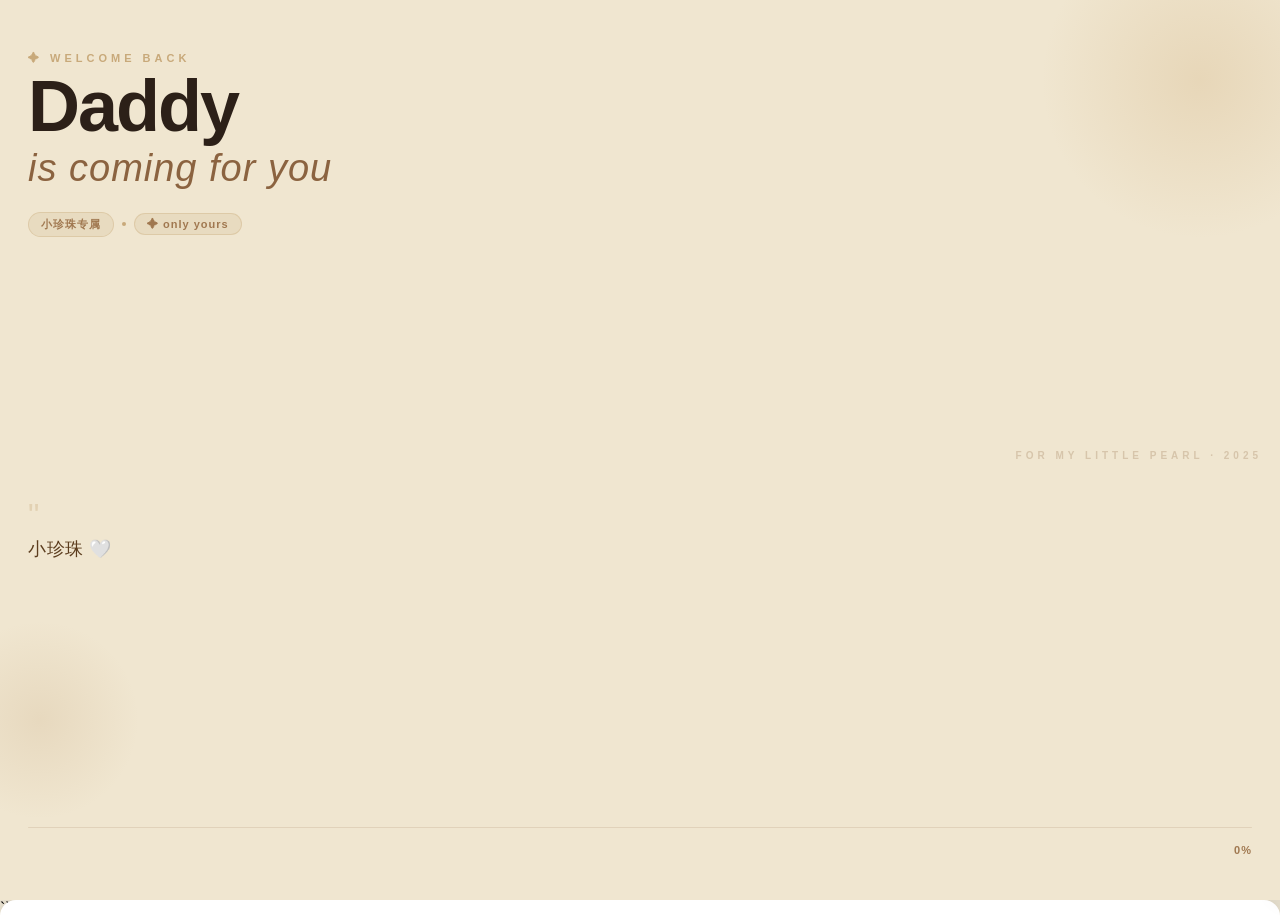
==== index.html @ 020b1dc0 "Add files via upload" ====
<!DOCTYPE html>
<html lang="zh-CN">
<head>
    <meta charset="UTF-8">
    <meta name="viewport" content="width=device-width, initial-scale=1.0, user-scalable=no, maximum-scale=1.0, minimum-scale=1.0, viewport-fit=cover">
    <title>Daddy</title>
    <meta name="apple-mobile-web-app-capable" content="yes">
    <meta name="apple-mobile-web-app-status-bar-style" content="default">
    <link rel="apple-touch-icon" href="https://jrsy081113-hue.github.io/jrsy/star-icon.png">
    <link rel="apple-touch-icon-precomposed" href="https://jrsy081113-hue.github.io/jrsy/star-icon.png">
    <link rel="icon" href="data:image/svg+xml,<svg xmlns='http://www.w3.org/2000/svg' viewBox='0 0 100 100'><text y='.9em' font-size='90'>🤍</text></svg>">
    <link rel="preconnect" href="https://fonts.googleapis.com">
    <link rel="preconnect" href="https://fonts.gstatic.com" crossorigin>
    <link href="https://fonts.googleapis.com/css2?family=Noto+Serif+SC:wght@400;700&family=Roboto+Mono:wght@400;700&family=Inter:wght@400;700&display=swap" rel="stylesheet">
      <link rel="stylesheet" href="https://cdnjs.cloudflare.com/ajax/libs/font-awesome/6.5.2/css/all.min.css">
      <link href="https://cdn.jsdelivr.net/npm/remixicon@4.2.0/fonts/remixicon.css" rel="stylesheet">
<link href="https://fonts.googleapis.com/css2?family=Long+Cang&family=Ma+Shan+Zheng&family=Zhi+Mang+Xing&family=Liu+Jian+Mao+Cao&family=ZCOOL+KuaiLe&family=ZCOOL+XiaoWei&family=Noto+Serif+SC:wght@300&display=swap" rel="stylesheet">

    <style id="customBubblePreviewStyle"></style>
    <style id="customBubbleStyle"></style>
    <style>
        * {
            margin: 0;
            padding: 0;
            box-sizing: border-box;
            user-select: none;
            -webkit-user-select: none;
            -moz-user-select: none;
            
            -ms-user-select: none;
    -webkit-tap-highlight-color: transparent;
        }

html {
    height: 100%;
    overflow: hidden;
    position: fixed;
    width: 100%;
}

       body {
    font-family: var(--font-family, -apple-system, BlinkMacSystemFont, 'Segoe UI', Roboto, sans-serif);
    background: #000;
    touch-action: manipulation;
    -webkit-touch-callout: none;
    -webkit-user-select: none;
    -khtml-user-select: none;
    -moz-user-select: none;
    -ms-user-select: none;
    user-select: none;
    transition: all 0.3s ease;
    color: var(--text-color, #000);
}

        .phone {
    width: 100vw;
    height: 100vh;
    background: var(--theme-bg, #f7f7f7);
    position: relative;
    overflow: hidden;
    touch-action: manipulation; 
    border-radius: var(--phone-radius, 0px);
    transition: all 0.3s ease;
}


@media not all and (display-mode: standalone) {
    .phone {
        height: 100dvh;
    }
}

        .screen {
            width: 100%;
            height: 100%;
            background: var(--theme-bg, #f7f7f7);
            position: relative;
            overflow: hidden;
            border-radius: var(--screen-radius, 0px);
            transition: all 0.3s ease;
        }

        

.status-bar {
    height: 30px;
    display: flex;
    justify-content: space-between;
    align-items: center;
    padding: 0 38px;
    font-size: var(--font-size, 17px);
    font-weight: 600;
    color: var(--text-color, #000);
    position: fixed;
    top: 0;
    left: 0;
    right: 0;
    z-index: 1000;
    border-radius: var(--status-radius, 0px);
    transition: background-color 0.3s ease;
    background-color: var(--nav-bg, #f8f8f8); 
}

        
        
        .phone.home-screen-active .status-bar,
        .phone.listen-together-active .status-bar {
            background-color: transparent;
        }
        
        .phone.home-screen-active .status-bar {
            text-shadow: 0 1px 2px rgba(0, 0, 0, 0.2);
        }
        
        .wechat-dark-mode.home-screen-active .status-bar {
            text-shadow: 0 1px 2px rgba(0, 0, 0, 0.5);
        }
        
        .phone.listen-together-active .status-bar {
            color: #fff;
            text-shadow: 0 1px 2px rgba(0,0,0,0.5);
        }
        
        
        .phone.voice-call-active .status-bar {
             color: #fff;
             background-color: transparent;
             text-shadow: 0 1px 2px rgba(0,0,0,0.5);
        }


        .status-left {
            display: flex;
            align-items: center;
        }

        .status-right {
            display: flex;
            align-items: center;
            gap: 1px;
        }

        
.signal-icon {
    width: 18px;
    height: 12px;
    display: flex;
    align-items: flex-end;
    gap: 2px; 
}

.signal-bar {
    width: 3.5px; 
    background: var(--text-color, #000);
    border-radius: 1px; 
}


.signal-bar:nth-child(1) { height: 4px; }
.signal-bar:nth-child(2) { height: 7px; }
.signal-bar:nth-child(3) { height: 9.5px; }
.signal-bar:nth-child(4) { height: 12px; }


.signal-bar.inactive {
    background: #dcdcdc; 
}
        
        .phone.listen-together-active .signal-bar,
        .phone.voice-call-active .signal-bar {
             background: #fff;
        }

        .signal-bar:nth-child(1) { height: 3px; }
        .signal-bar:nth-child(2) { height: 6px; }
        .signal-bar:nth-child(3) { height: 9px; }
        .signal-bar:nth-child(4) { height: 12px; }

        .network-icon {
            width: 28px;
            height: 20px;
            display: flex;
            align-items: center;
            justify-content: center;
            color: var(--text-color, #000);
            margin: 0 2px;
        }
        
        .phone.listen-together-active .network-icon,
        .phone.voice-call-active .network-icon {
            color: #fff;
        }

        .network-icon svg {
            width: 100%;
            height: 100%;
        }

        
.battery-icon {
    width: 24px;
    height: 13px;
    border-radius: 4px;
    border: 1.5px solid var(--text-color, #000);
    background-color: transparent;
    position: relative; 
}


.battery-tip {
    position: absolute; 
    width: 1.5px;
    height: 4px;
    top: 3.5px;
    right: -4px;
    border-radius: 0 1px 1px 0;
    background: var(--text-color, #000);
}


.battery-level {
    width: 71%; 
    height: calc(100% - 2px);
    background: var(--text-color, #000);
    border-radius: 2.5px;
    margin-left: 1.5px;
    margin-top: 1px;
}


.wechat-dark-mode .battery-icon,
.phone.listen-together-active .battery-icon,
.phone.voice-call-active .battery-icon {
    border-color: #fff;
}

.wechat-dark-mode .battery-tip,
.phone.listen-together-active .battery-tip,
.phone.voice-call-active .battery-tip {
    background: #fff;
}

.wechat-dark-mode .battery-level,
.phone.listen-together-active .battery-level,
.phone.voice-call-active .battery-level {
    background: #fff;
}

        

        

        .home-screen {
            height: 100%;
            background-size: cover;
            background-position: center;
            padding: 0;
            display: flex;
            flex-direction: column;
            margin-top: 0;
            position: relative;
            overflow-y: auto; 
            padding-bottom: 120px; 
        }
        
        

.profile-widget-container {
    width: 85%;
    max-width: 340px;
    margin: 70px auto 20px; 
    background-color: var(--bg-primary, white);
    border-radius: var(--app-radius, 14px);
    padding: 20px 0;
    box-shadow: 0 2px 8px rgba(0,0,0,0.08);
    transition: background-color 0.3s ease, box-shadow 0.3s ease;
}

        .profile-widget-container.transparent-bg {
            background-color: transparent;
            box-shadow: none;
        }
        .profile-widget-container .profile-widget {
            margin: 0 auto; /* Override its own margin */
            padding: 0;
            width: 100%;
        }


       

        .profile-avatar-widget {
            width: 80px;
            height: 80px;
            border-radius: var(--avatar-radius, 50%);
            background: linear-gradient(135deg, rgba(255,255,255,0.9) 0%, rgba(240,248,255,0.8) 100%);
            display: flex;
            align-items: center;
            justify-content: center;
            font-size: 32px;
            font-weight: bold;
            color: #4a90e2;
            border: 3px solid rgba(0,0,0,0.1);
            backdrop-filter: blur(10px);
            background-size: cover;
            background-position: center;
            cursor: pointer;
            transition: all 0.3s ease;
            margin: 0 auto 15px;
        }

        .widget-info-section {
            background: transparent;
            padding: 0 20px;
            text-align: center;
        }

        .profile-name-widget {
            font-size: 22px;
            font-weight: 700;
            color: var(--text-color, #333333);
            font-family: var(--font-family, -apple-system, BlinkMacSystemFont, 'Segoe UI', Roboto, sans-serif);
            margin-bottom: 8px;
            cursor: pointer;
            transition: color 0.2s ease;
        }

        .profile-signature-widget {
            font-size: 14px;
            color: var(--text-color, #555555);
            font-family: var(--font-family, -apple-system, BlinkMacSystemFont, 'Segoe UI', Roboto, sans-serif);
            font-style: italic;
            cursor: pointer;
            transition: color 0.2s ease;
            margin-bottom: 12px;
            line-height: 1.4;
        }

        .profile-location {
            display: flex;
            align-items: center;
            justify-content: center;
            font-size: 13px;
            color: var(--text-color, #666666);
            font-family: var(--font-family, -apple-system, BlinkMacSystemFont, 'Segoe UI', Roboto, sans-serif);
            cursor: pointer;
            transition: color 0.2s ease;
        }

        .location-icon {
            width: 14px;
            height: 14px;
            margin-right: 4px;
            fill: currentColor;
        }
        
        .home-widgets-container {
            display: flex;
            gap: 15px;
            padding: 0 20px;
            width: 100%;
            max-width: 340px;
            margin: 30px auto 0;
            align-items: flex-start;
        }
        
        .new-widget {
            flex: 1;
            aspect-ratio: 1 / 1;
            background-color: var(--bg-primary, white);
            border-radius: var(--app-radius, 14px);
            padding: 12px;
            display: flex;
            flex-direction: column;
            gap: 8px;
            box-shadow: 0 2px 8px rgba(0,0,0,0.08);
            transition: background-color 0.3s ease, box-shadow 0.3s ease;
        }

        /* --- NEW: Small widget transparent style --- */
        .new-widget.transparent-bg {
            background-color: transparent;
            box-shadow: none;
        }

        .widget-header-text {
            font-size: 12px;
            font-family: var(--font-family, monospace); 
            cursor: pointer;
            color: var(--text-color, #333);
            min-height: 20px; 
        }

        
.widget-bubble {
    background-color: rgba(255, 255, 255, 0.5); 

    
    backdrop-filter: blur(10px);           
    -webkit-backdrop-filter: blur(10px);   

    
    border-radius: 20px;
    padding: 8px 12px;
    display: flex;
    align-items: center;
    justify-content: space-between;
    font-size: 13px;
    font-weight: 500;
    color: var(--text-color, #333);
}

                .widget-bubble span {
            cursor: pointer;
            flex-grow: 1;
            text-align: center;
            min-height: 20px; 
        }
        .widget-bubble img {
            width: 32px;
            height: 32px;
            border-radius: 50%;
            cursor: pointer;
            object-fit: cover;
            background-color: #ccc;
        }
        .wechat-dark-mode .widget-bubble {
            background-color: rgba(58, 58, 60, 0.5);
        }


        .app-grid {
            flex: 1;
            display: grid;
            grid-template-columns: repeat(2, 1fr);
            gap: 15px;
            aspect-ratio: 1 / 1;
            justify-items: center;
            align-content: space-between;
        }

        .app {
            display: flex;
            flex-direction: column;
            align-items: center;
            cursor: pointer;
            transition: all 0.3s ease;
            width: 100%;
        }

        .app-icon-container {
            width: 100%;
            aspect-ratio: 1 / 1;
            border-radius: var(--app-radius, 14px);
            display: flex;
            align-items: center;
            justify-content: center;
            background: rgba(255,255,255,0.8);
            border: 1px solid rgba(0,0,0,0.05);
            transition: all 0.3s ease;
            background-size: cover;
            background-position: center;
        }
        
     
.app-icon-container i {
    font-size: 30px; 
    color: #000;     
}

.bottom-dock .app-icon-container i {
    font-size: 28px; 
}


.wechat-dark-mode .app-icon-container i {
    color: #fff;
}
        
        .app.wechat .app-icon { 
            fill: #000; 
        }

        .app-label {
    margin-top: 6px;
    color: var(--app-label-color, #333); 
    font-size: 10px;
    font-weight: 600;
}

        .bottom-dock {
    position: absolute;
    bottom: 20px; 
    left: 50%;
    transform: translateX(-50%);
    width: calc(100% - 30px);
    max-width: 380px;
    height: 95px; 
        background: rgba(255, 255, 255, 0.2); 
    backdrop-filter: blur(15px);           
    -webkit-backdrop-filter: blur(15px);   
    border-radius: 40px; 
    padding: 10px 20px;
    display: flex;
    gap: 15px;
    justify-content: center;
    align-items: center;
    z-index: 50;
}
        .wechat-dark-mode .bottom-dock {
            background: rgba(44, 44, 46, 0.7); 
        }
        .bottom-dock .app {
            width: 100%;
            flex: 1;
        }
        .bottom-dock .app-icon-container {
            width: 75%; 
            max-width: 55px;
            margin: 0 auto;
        }
        .bottom-dock .app-label {
            margin-top: 5px; 
            font-size: 10px; 
            font-weight: 600;
            color: var(--text-color);
        }

        .page {
            position: absolute;
            top: 0;
            left: 0;
            width: 100%;
            height: 100%;
            background: var(--theme-bg, #f7f7f7);
            display: none;
            flex-direction: column;
            padding-top: 0;
            transition: transform 0.3s ease-in-out;
            transform: translateX(100%);
        }

        .page.active {
            display: flex;
            transform: translateX(0);
        }

        #homeScreen {
            transform: translateX(0);
        }

        
        #homeScreen.inactive {
            transform: translateX(-100%);
        }
        
        .page:not(.active) {
            transform: translateX(100%);
        }

        
.nav-bar {
    height: 44px;
    background: var(--nav-bg, #f8f8f8);
    display: flex;
    justify-content: space-between;
    align-items: center;
    padding: 0 8px;
    flex-shrink: 0;
    position: absolute;
    top: 30px !important; 
    left: 0;
    right: 0;
    z-index: 10;
}

        
.nav-title {
    position: absolute;   
    left: 50%;            
    top: 50%;
    transform: translate(-50%,-50%); 
    
   
    text-align: center;
    font-size: var(--nav-font-size, 17px);
    font-weight: 600;
    color: var(--text-color, #000);
    white-space: nowrap;
    overflow: hidden;
    text-overflow: ellipsis;
    max-width: 60%; 
}

        
     .page > .wechat-content,
.page > .settings-content,
.page > .discover-content,
.page > .profile-content,
.page > .chat-settings-content,
.page > .diary-content-view,
#phoneApp > .phone-app-container {
    padding-top: 74px; 
    height: 100%;
    overflow-y: auto;
}

        
#wechatApp > .wechat-content {
    padding-top: 74px; 
}
        
        #wechatApp .discover-content, #wechatApp .profile-content {
            padding-top: 0;
        }

        .nav-btn {
            background: none;
            border: none;
            font-size: 20px;
            color: var(--text-color, #000);
            cursor: pointer;
            padding: 4px 12px;
            border-radius: var(--btn-radius, 6px);
            transition: all 0.2s ease;
            display: flex;
            align-items: center;
            justify-content: center;
            gap: 5px;
        }

        
.wechat-bottom-nav {
    height: calc(49px + env(safe-area-inset-bottom, 0px));
    
    background: var(--nav-bg, #f7f7f7);
    border-top: 1px solid var(--border-color, #e0e0e0);
    display: flex;
    position: absolute;
    
    
    bottom: 0;
    
    width: 100%;
    z-index: 100;
    
    
    box-sizing: border-box;
 
    padding-bottom: env(safe-area-inset-bottom, 0px);
}

        .wechat-tab {
            flex: 1;
            display: flex;
            flex-direction: column;
            align-items: center;
            justify-content: center;
            cursor: pointer;
            color: #999;
            font-size: var(--small-font-size, 10px);
        }

        .wechat-tab.active {
            color: #07c160;
        }

        .wechat-tab-icon {
            font-size: 18px;
            margin-bottom: 2px;
            display: flex;
            align-items: center;
            justify-content: center;
        }

        .icon-chat, .icon-discover, .icon-profile {
            width: 18px;
            height: 18px;
            fill: currentColor;
        }

       
.wechat-content {
    flex: 1;
    overflow-y: auto;
    
    padding-bottom: calc(49px + env(safe-area-inset-bottom, 0px));
    
    background: var(--theme-bg, #f7f7f7);
    transition: padding-bottom 0.3s ease;
}

        .friend-list {
            padding: 0;
            background: var(--theme-bg, #f7f7f7);
        }

        .friend-item {
            display: flex;
            align-items: center;
            padding: 12px 15px;
            border-bottom: 1px solid var(--border-light, #f0f0f0);
            cursor: pointer;
            background: var(--bg-primary, white);
            position: relative;
        }

        .friend-item:hover {
            background: var(--bg-hover, #f5f5f5);
        }

        .friend-item.pinned {
            background: var(--bg-hover, #f5f5f5);
        }

        .friend-item.pinned + .friend-item:not(.pinned) {
            margin-top: 8px;
        }

        .friend-avatar {
            width: 50px;
            height: 50px;
            border-radius: var(--friend-avatar-radius, 8px);
            background: var(--bg-primary, white);
            display: flex;
            align-items: center;
            justify-content: center;
            color: var(--text-color, #333);
            font-weight: bold;
            margin-right: 12px;
            background-size: cover;
            background-position: center;
            border: none; 
            transition: all 0.3s ease;
            flex-shrink: 0; 
        }

        .friend-info {
            flex: 1;
            min-width: 0; 
        }

        .friend-name {
            font-size: var(--font-size, 16px);
            color: var(--text-color, #333);
            margin-bottom: 2px;
            font-family: var(--font-family, -apple-system, BlinkMacSystemFont, 'Segoe UI', Roboto, sans-serif);
            white-space: nowrap;
            overflow: hidden;
            text-overflow: ellipsis;
        }

        .friend-message {
            font-size: var(--small-font-size, 13px);
            color: var(--text-color, #000); 
            font-family: var(--font-family, -apple-system, BlinkMacSystemFont, 'Segoe UI', Roboto, sans-serif);
            white-space: nowrap;
            overflow: hidden;
            text-overflow: ellipsis;
            opacity: 0.8;
        }
        
        /* --- [BUG FIX] White Module Fix START --- */
        #chatScreen .wechat-content {
            padding-top: 0px;
            padding-bottom: 0; 
            background: transparent; 
            height: 100%;
            overflow: hidden; 
        }
        
        .chat-messages {
    height: 100%;
    
    padding: 74px 15px 65px 15px; 
    overflow-y: auto;
    background-size: cover;
    background-position: center;
    position: relative;
    transition: padding-bottom 0.3s ease;
    
    box-sizing: border-box; 
}
        /* --- [BUG FIX] White Module Fix END --- */

        .message {
            margin-bottom: 15px;
            display: flex;
            align-items: flex-start; 
            max-width: 100%;
            position: relative;
        }

        .message.sent {
            justify-content: flex-end;
        }
        
        .message-sender-name {
            font-size: 12px;
            color: var(--text-secondary, #888);
            margin-bottom: 4px;
            padding: 0 4px;
        }

        .message .message-body {
            display: flex;
            flex-direction: column;
            min-width: 0; 
            flex: 1; 
            position: relative; 
            max-width: calc(100% - 55px); 
        }

        .message.received .message-body {
            align-items: flex-start;
        }

        .message.sent .message-body {
            align-items: flex-end;
        }

        .message-content {
            max-width: 90%;
            padding: 10px 14px;
            font-size: var(--font-size, 15px);
            line-height: 1.4;
            word-wrap: break-word;
            word-break: break-word;
            font-family: var(--font-family, -apple-system, BlinkMacSystemFont, 'Segoe UI', Roboto, sans-serif);
            cursor: pointer;
            position: relative;
            border-radius: var(--message-radius, 18px);
            color: var(--text-color, #000000);
            box-shadow: 0 1px 2px rgba(0, 0, 0, 0.05);
            transition: all 0.3s ease;
             -webkit-user-select: none;
    -moz-user-select: none;
    -ms-user-select: none;
    user-select: none;

    
    -webkit-touch-callout: none;
        }
        
       

        .message-content img {
            max-width: 180px;
            max-height: 180px;
            border-radius: 6px;
            display: block;
            cursor: pointer;
        }

        /* MODIFIED: Don't use bubble for images/emojis */
        .message-content.has-image,
        .message-content.has-emoji,
        .message-content.has-location {
            padding: 0;
            background-color: transparent;
            box-shadow: none;
            max-width: 250px; 
        }
        
        /* MODIFIED: Emoji size adjustment */
        .message-content.has-emoji img {
            max-width: 100px;
            max-height: 100px;
        }

        .message.received .message-content {
            background-color: var(--message-received-bg, #E6F2FF);
        }

        .message.sent .message-content {
            background-color: var(--message-sent-bg, #FFEEF6);
        }
        
        .message.recalled .message-content,
        .message.pat_pat .message-content {
            background: transparent;
            color: var(--text-secondary, #999);
            font-style: italic;
            padding: 6px 0;
            font-size: var(--small-font-size, 13px);
            text-align: center;
            box-shadow: none;
            border-radius: 0;
            margin: 0 auto;
            max-width: 200px;
        }
        
        .message.recalled .message-content::before,
        .message.pat_pat .message-content::before {
            display: none;
        }

        .quoted-message {
            background: rgba(0,0,0,0.05);
            padding: 8px 10px;
            margin-bottom: 8px;
            border-radius: var(--small-radius, 4px);
            font-size: var(--small-font-size, 13px);
            color: var(--text-secondary, #666);
            cursor: pointer;
            transition: all 0.3s ease;
            white-space: pre-wrap;
            word-break: break-word;
        }
        
        .message.sent .quoted-message {
           
        }
        .message.received .quoted-message {
          
        }
        .wechat-dark-mode .message.sent .quoted-message {
            
             background: rgba(255,255,255,0.1);
        }
        .wechat-dark-mode .message.received .quoted-message {
           
            background: rgba(255,255,255,0.1);
        }

        .chat-input-area {
            position: absolute;
            bottom: 0;
            left: 0;
            right: 0;
            z-index: 100;
            display: flex; /* FIX */
            flex-direction: column; /* FIX */
        }
        
        
.chat-input {
    background: var(--nav-bg, #f7f7f7);
    border-top: 1px solid var(--border-color, #e0e0e0);
    display: flex;
    align-items: flex-end; 
    padding: 15px 8px;      
    gap: 8px;
    position: relative;
    z-index: 100;
    transition: min-height 0.2s ease;
    min-height: 65px;       
}

        .chat-input textarea {
            flex: 1;
            min-height: 35px;
            max-height: 120px; /* Limit max height */
            border: 1px solid var(--border-color, #d1d1d6);
            border-radius: var(--input-radius, 17px);
            padding: 8px 15px;
            font-size: var(--font-size, 15px);
            outline: none;
            font-family: var(--font-family, -apple-system, BlinkMacSystemFont, 'Segoe UI', Roboto, sans-serif);
            transition: all 0.3s ease;
            background: var(--bg-primary, white);
            color: var(--text-color, #000);
            resize: none;
            line-height: 1.4;
            overflow-y: auto;
        }

        .chat-btn {
            width: 35px;
            height: 35px;
            border: none;
            cursor: pointer;
            display: flex;
            align-items: center;
            justify-content: center;
            font-size: var(--font-size, 16px);
            transition: all 0.2s;
            background: transparent;
            color: var(--text-color, #333);
            border-radius: 50%;
            flex-shrink: 0;
            transition: transform 0.2s ease, width 0.2s ease, opacity 0.2s ease;
        }
        
       
.send-btn {
    background: transparent;
    border-radius: var(--input-radius, 17px);
    transition: color 0.3s ease, background-color 0.3s ease, transform 0.2s ease, width 0.2s ease, opacity 0.2s ease, padding 0.2s ease, max-width 0.2s ease; 
    transform: scale(0.9);
    opacity: 0;
    
    
    width: 0;
    padding: 0;
    max-width: 0; 
    overflow: hidden; 
    border: none; 
}
        
        #voiceBtn {
            transition: transform 0.2s ease, width 0.2s ease, opacity 0.2s ease;
        }


      
.send-btn.active {
    transform: scale(1);
    opacity: 1;
    width: 35px;
    
    
    max-width: 40px; 
    overflow: visible; 
    
    padding: 0;
    background-color: #007aff;
    color: white;
}

     .chat-btn i {
    font-size: 24px;
    line-height: 1; 
}
        .send-btn svg {
            width: 20px;
            height: 20px;
            transform: rotate(-45deg) translate(1px, -1px);
        }
        .send-btn.active svg {
             fill: white;
        }

        
.chat-avatar {
    
    position: relative; 

    
    width: var(--chat-avatar-size, 45px);
    height: var(--chat-avatar-size, 45px);
    border-radius: var(--chat-avatar-radius, 8px);

    
    border: none; 

    
    display: flex;
    align-items: center;
    justify-content: center;
    color: var(--text-color, #333);
    font-weight: bold;
    font-size: var(--small-font-size, 14px);
    margin: 0 8px 0 0;
    flex-shrink: 0;
    background-size: cover;
    background-position: center;
    background-color: var(--bg-primary, white);
    transition: all 0.3s ease;
}





.message.sent .chat-avatar::after {
    content: ''; 
    position: absolute; 
    
    
    top: var(--sent-chat-avatar-frame-offset, -3px);
    left: var(--sent-chat-avatar-frame-offset, -3px);
    right: var(--sent-chat-avatar-frame-offset, -3px);
    bottom: var(--sent-chat-avatar-frame-offset, -3px);
    background-image: var(--sent-chat-avatar-frame-url, none);
    transform: translate(var(--sent-chat-avatar-frame-offset-x, 0px), var(--sent-chat-avatar-frame-offset-y, 0px));

    
    background-size: 100% 100%;
    background-repeat: no-repeat;
    border-radius: 0px; 
    pointer-events: none;
}


.message.received .chat-avatar::after {
    content: ''; 
    position: absolute; 
    
   
    top: var(--received-chat-avatar-frame-offset, -3px);
    left: var(--received-chat-avatar-frame-offset, -3px);
    right: var(--received-chat-avatar-frame-offset, -3px);
    bottom: var(--received-chat-avatar-frame-offset, -3px);
    background-image: var(--received-chat-avatar-frame-url, none);
    transform: translate(var(--received-chat-avatar-frame-offset-x, 0px), var(--received-chat-avatar-frame-offset-y, 0px));
    
    
    background-size: 100% 100%;
    background-repeat: no-repeat;
    border-radius: 0px; 
    pointer-events: none;
}


        .message.sent .chat-avatar {
            margin: 0 0 0 8px;
            order: 2; 
        }
        .message.sent .message-body {
            order: 1; 
        }
        
        .chat-functions, .emoji-picker {
            background: var(--bg-primary, white);
            border-top: 1px solid var(--border-color, #e0e0e0);
            z-index: 50;
            max-height: 0;
            overflow-y: auto;
            transition: max-height 0.3s ease, padding 0.3s ease;
            padding: 0;
        }

        .chat-input-area.functions-open .chat-functions,
        .chat-input-area.emoji-open .emoji-picker {
            max-height: 250px;
        }

        .function-menu {
            display: grid;
            grid-template-columns: repeat(4, 1fr);
            gap: 15px;
            padding: 15px;
        }

        .function-item {
            display: flex;
            flex-direction: column;
            align-items: center;
            padding: 10px;
            cursor: pointer;
            border-radius: var(--function-radius, 8px);
            transition: all 0.2s ease;
        }

        .function-icon {
            width: 50px;
            height: 50px;
            border-radius: var(--function-radius, 12px);
            display: flex;
            align-items: center;
            justify-content: center;
            font-size: 24px;
            margin-bottom: 5px;
            color: var(--text-secondary, #666);
            transition: all 0.3s ease;
            background-size: cover;
            background-position: center;
            background-color: transparent; 
        }
        
        .wechat-dark-mode .function-icon {
            background-color: transparent; 
        }

       .function-icon i {
    font-size: 24px;
    color: currentColor;
}

        .function-label {
            font-size: var(--small-font-size, 12px);
            color: var(--text-color, #333);
            text-align: center;
            font-family: var(--font-family, -apple-system, BlinkMacSystemFont, 'Segoe UI', Roboto, sans-serif);
        }
        
        .emoji-picker-header {
            display: flex;
            justify-content: flex-end;
            padding: 5px 15px 0 15px;
            gap: 10px;
        }

        .emoji-picker-btn {
            background: #007aff;
            color: white;
            border: none;
            padding: 5px 10px;
            border-radius: 6px;
            cursor: pointer;
        }
        .emoji-picker-btn.manage {
            background: #8e8e93;
        }

        .emoji-grid {
            display: grid;
            grid-template-columns: repeat(auto-fill, minmax(60px, 1fr));
            gap: 10px;
            padding: 10px;
            max-height: 200px;
            overflow-y: auto;
        }
        
        .emoji-grid .function-item {
            padding: 5px;
            position: relative;
        }
        
        .emoji-grid .function-icon {
            width: 50px;
            height: 50px;
        }

        .emoji-delete-btn {
            position: absolute;
            top: 0;
            right: 0;
            width: 20px;
            height: 20px;
            background-color: rgba(255, 59, 48, 0.9);
            color: white;
            border-radius: 50%;
            border: 1px solid white;
            display: none;
            align-items: center;
            justify-content: center;
            font-size: 14px;
            line-height: 18px;
            cursor: pointer;
            transform: translate(30%, -30%);
        }
        .emoji-grid.managing .emoji-delete-btn {
            display: flex;
        }

        .message-menu {
    position: fixed;
    background: var(--bg-primary, white);
    border-radius: var(--menu-radius, 12px);
    box-shadow: 0 4px 20px rgba(0,0,0,0.15);
    z-index: 2000;
    padding: 8px;
    transition: all 0.3s ease;
    display: flex;
    flex-wrap: wrap;
    width: 290px;
    gap: 8px;
    opacity: 0;
    transform: scale(0.9);
    transform-origin: top left;

   
    pointer-events: none; 
}
       .message-menu.show {
    display: flex;
    opacity: 1;
    transform: scale(1);

   
    pointer-events: auto; 
}

        .message-menu-item {
            padding: 8px 16px;
            cursor: pointer;
            font-size: var(--font-size, 14px);
            color: var(--text-color, #333);
            border-radius: var(--btn-radius, 6px);
            transition: all 0.2s ease;
            background: var(--bg-hover, #f5f5f5);
            white-space: nowrap;
        }

        .message-menu-item.danger {
            color: #ff3b30;
        }

        .recall-message, .pat-pat-message {
            display: flex;
            justify-content: center;
            margin: 10px 0;
        }

        .recall-content, .pat-pat-content {
            background: rgba(0,0,0,0.05);
            padding: 6px 12px;
            border-radius: var(--recall-radius, 12px);
            font-size: var(--small-font-size, 13px);
            color: var(--text-secondary, #999);
            text-align: center;
            transition: all 0.3s ease;
        }

        .recall-content {
            cursor: pointer;
        }

        .select-mode {
            background: var(--bg-hover, #f0f0f0);
            padding: 10px 15px;
            border-bottom: 1px solid var(--border-color, #e0e0e0);
            display: none;
            align-items: center;
            justify-content: space-between;
        }

        .select-mode.show {
            display: flex;
        }

        .select-btn {
            background: #ff3b30;
            color: white;
            border: none;
            border-radius: var(--btn-radius, 6px);
            padding: 8px 16px;
            cursor: pointer;
            font-size: var(--small-font-size, 14px);
            transition: all 0.3s ease;
        }

        .favorite-item {
            position: relative;
        }

        .favorite-item.selected {
            background: #e3f2fd;
        }

        .favorite-item.pinned + .favorite-item:not(.pinned) {
            margin-top: 8px;
        }

        .favorite-checkbox, .message-checkbox {
            position: absolute;
            left: 15px;
            top: 50%;
            transform: translateY(-50%);
            width: 20px;
            height: 20px;
            border: 2px solid #ccc;
            border-radius: var(--checkbox-radius, 50%);
            background: var(--bg-primary, white);
            display: none;
            transition: all 0.3s ease;
        }

        .select-mode.show .favorite-checkbox,
        .multi-select-mode .message-checkbox {
            display: block;
        }

        .select-mode.show .favorite-item {
            padding-left: 50px;
        }

        .favorite-item.selected .favorite-checkbox,
        .message.selected .message-checkbox {
            background: #007aff;
            border-color: #007aff;
        }

        .favorite-item.selected .favorite-checkbox::after,
        .message.selected .message-checkbox::after {
            content: '✓';
            color: white;
            position: absolute;
            left: 50%;
            top: 50%;
            transform: translate(-50%, -50%);
            font-size: var(--small-font-size, 12px);
        }

        .multi-select-mode .message {
            padding-left: 35px;
        }

        .multi-select-mode .message-checkbox {
            left: 5px;
        }

        .settings-content {
            flex: 1;
            padding: 20px;
            overflow-y: auto; 
        }

        .form-group {
            margin-bottom: 20px;
        }

        .form-label {
            display: block;
            font-size: var(--font-size, 16px);
            color: var(--text-color, #333);
            margin-bottom: 8px;
            font-weight: 500;
            font-family: var(--font-family, -apple-system, BlinkMacSystemFont, 'Segoe UI', Roboto, sans-serif);
        }

        .form-input, .form-textarea, .form-select {
            width: 100%;
            height: 44px;
            border: 1px solid var(--border-color, #d1d1d6);
            border-radius: var(--form-radius, 8px);
            padding: 0 15px;
            font-size: var(--font-size, 16px);
            outline: none;
            font-family: var(--font-family, -apple-system, BlinkMacSystemFont, 'Segoe UI', Roboto, sans-serif);
            transition: all 0.3s ease;
            background: var(--bg-primary, white);
            color: var(--text-color, #000);
        }

        .form-textarea {
            height: 80px;
            padding: 12px 15px;
            resize: vertical;
        }
        
        .form-select {
            -webkit-appearance: none;
            appearance: none;
            background-image: url("data:image/svg+xml;charset=UTF-8,%3csvg xmlns='http://www.w3.org/2000/svg' viewBox='0 0 24 24' fill='none' stroke='currentColor' stroke-width='2' stroke-linecap='round' stroke-linejoin='round'%3e%3cpolyline points='6 9 12 15 18 9'%3e%3c/polyline%3e%3c/svg%3e");
            background-repeat: no-repeat;
            background-position: right 1rem center;
            background-size: 1em;
            padding-right: 2.5rem;
        }

        .model-select-container {
            position: relative;
        }

        .model-select {
            width: 100%;
            height: 44px;
            border: 1px solid var(--border-color, #d1d1d6);
            border-radius: var(--form-radius, 8px);
            padding: 0 40px 0 15px;
            font-size: var(--font-size, 16px);
            outline: none;
            cursor: pointer;
            background: var(--bg-primary, white);
            font-family: var(--font-family, -apple-system, BlinkMacSystemFont, 'Segoe UI', Roboto, sans-serif);
            transition: all 0.3s ease;
            color: var(--text-color, #000);
        }

        .dropdown-arrow {
            position: absolute;
            right: 15px;
            top: 50%;
            transform: translateY(-50%);
            pointer-events: none;
            font-size: var(--small-font-size, 12px);
            color: var(--text-secondary, #666);
        }

        .model-dropdown {
            position: absolute;
            top: 100%;
            left: 0;
            right: 0;
            background: var(--bg-primary, white);
            border: 1px solid var(--border-color, #d1d1d6);
            border-top: none;
            border-radius: 0 0 var(--form-radius, 8px) var(--form-radius, 8px);
            max-height: 200px;
            overflow-y: auto;
            z-index: 10;
            display: none;
            transition: all 0.3s ease;
        }

        .model-dropdown.show {
            display: block;
        }

        .model-option {
            padding: 12px 15px;
            cursor: pointer;
            border-bottom: 1px solid var(--border-light, #f0f0f0);
            font-size: var(--font-size, 16px);
            font-family: var(--font-family, -apple-system, BlinkMacSystemFont, 'Segoe UI', Roboto, sans-serif);
            color: var(--text-color, #000);
        }

        .model-option:last-child {
            border-bottom: none;
        }

        .settings-buttons {
            display: flex;
            gap: 15px;
            margin-top: 30px;
        }

        .settings-btn {
            flex: 1;
            height: 44px;
            border: none;
            border-radius: var(--btn-radius, 8px);
            font-size: var(--font-size, 16px);
            font-weight: 500;
            cursor: pointer;
            transition: all 0.2s ease;
            font-family: var(--font-family, -apple-system, BlinkMacSystemFont, 'Segoe UI', Roboto, sans-serif);
        }

        .btn-primary {
            background: #007aff;
            color: white;
        }

        .btn-secondary {
            background: var(--btn-secondary-bg, #f2f2f7);
            color: #007aff;
        }

        .btn-danger {
            background: #ff3b30;
            color: white;
        }
        
        .discover-content, .profile-content {
            flex: 1; 
            overflow-y: auto; 
            color: var(--text-secondary, #666);
            font-size: var(--font-size, 16px);
        }

       
.add-menu {
    position: absolute;
    
    top: 74px !important;
    right: 15px;
    background: var(--bg-primary, white);
    border: 1px solid var(--border-color, #e0e0e0);
    border-radius: var(--menu-radius, 8px);
    box-shadow: 0 4px 12px rgba(0,0,0,0.15);
    z-index: 100;
    display: none;
    min-width: 120px;
    transition: all 0.3s ease;
}

        .add-menu.show {
            display: block;
        }

        .add-menu-item {
            padding: 12px 16px;
            cursor: pointer;
            border-bottom: 1px solid var(--border-light, #f0f0f0);
            font-size: var(--font-size, 16px);
            color: var(--text-color, #333);
            font-family: var(--font-family, -apple-system, BlinkMacSystemFont, 'Segoe UI', Roboto, sans-serif);
        }

        .add-menu-item:last-child {
            border-bottom: none;
        }

        .modal {
            position: fixed;
            top: 0;
            left: 0;
            width: 100%;
            height: 100%;
            background: rgba(0,0,0,0.5);
            z-index: 1000;
            display: none;
            align-items: center;
            justify-content: center;
            transition: opacity 0.3s ease;
        }
        
        #playlistModal { z-index: 1001; }
        #addMusicModal { z-index: 1002; }
        #alertModal, #confirmModal, #worldBookBindingModal, #heartsVoiceModal { z-index: 10000; }
       
#exportDataModal { z-index: 10001; } 

        .modal.show {
            display: flex;
        }

        .modal-content {
            background: var(--bg-primary, white);
            border-radius: var(--modal-radius, 12px);
            padding: 20px;
            width: 85%;
            max-width: 320px;
            max-height: 80vh;
            overflow-y: auto;
            transition: all 0.3s ease;
        }
        
        /* World Book Modal Size Increase */
        #addWorldBookModal .modal-content, #editWorldBookModal .modal-content {
            max-width: 500px;
            width: 90%;
        }

        .avatar-upload {
            width: 80px;
            height: 80px;
            border-radius: var(--upload-radius, 12px);
            background: var(--bg-hover, #f0f0f0);
            display: flex;
            align-items: center;
            justify-content: center;
            margin: 0 auto 15px;
            cursor: pointer;
            border: 2px dashed var(--border-color, #ccc);
            font-size: 24px;
            color: var(--text-secondary, #999);
            background-size: cover;
            background-position: center;
            position: relative;
            transition: all 0.3s ease;
        }

        .avatar-upload input[type="file"] {
            position: absolute;
            width: 100%;
            height: 100%;
            opacity: 0;
            cursor: pointer;
        }

        .discover-menu {
            padding: 0 15px;
        }
        
        #wechatProfile .profile-section {
            margin: 0 15px 15px;
        }

        .discover-menu-item {
            background: var(--bg-primary, white);
            border-radius: var(--menu-item-radius, 12px);
            padding: 15px 20px;
            margin-bottom: 15px;
            box-shadow: 0 2px 8px rgba(0,0,0,0.1);
            cursor: pointer;
            transition: all 0.2s ease;
            display: flex;
            align-items: center;
            justify-content: space-between;
        }

        .discover-menu-left {
            display: flex;
            align-items: center;
        }

  
.discover-menu-icon {
    width: 32px;
    height: 32px;
    margin-right: 12px;
    border-radius: 8px;
    display: flex;
    align-items: center;
    justify-content: center;
   
}

.discover-menu-icon i {
    font-size: 20px;
   
    color: var(--text-secondary, #555); 
}

.wechat-dark-mode .discover-menu-icon {
    background-color: #3a3a3c;
}

        .discover-menu-title {
            font-size: var(--font-size, 18px);
            font-weight: 600;
            color: var(--text-color, #333);
            font-family: var(--font-family, -apple-system, BlinkMacSystemFont, 'Segoe UI', Roboto, sans-serif);
        }

        .diary-list, .favorite-list {
            padding: 0;
            overflow-y: auto;
        }

        /* MODIFIED: New styles for Diary friend list */
        .diary-content-view {
            display: flex;
            flex-direction: column;
            height: 100%;
        }
        #diaryFriendList {
            flex-shrink: 0;
            overflow-y: auto;
        }
        #diaryContentArea {
            flex-grow: 1;
            overflow-y: auto;
            padding: 0;
        }
        
        .worldbook-list {
             padding: 10px;
        }
        .worldbook-folder {
            background: var(--bg-hover, #f5f5f5);
            margin-bottom: 10px;
            border-radius: 12px;
            overflow: hidden;
        }
        .worldbook-folder-header {
            padding: 15px;
            font-weight: bold;
            cursor: pointer;
            display: flex;
            justify-content: space-between;
            align-items: center;
        }
        .worldbook-item-actions, .worldbook-folder-actions {
            display: flex;
            align-items: center;
        }
        
        .worldbook-folder-content {
            max-height: 0;
            overflow: hidden;
            transition: max-height 0.3s ease-out;
            background: var(--bg-primary, white);
        }
        .worldbook-folder-header.expanded + .worldbook-folder-content {
            max-height: 1000px;
        }
        .folder-arrow {
            transition: transform 0.3s;
        }
        .worldbook-folder-header.expanded .folder-arrow {
            transform: rotate(90deg);
        }

        .diary-item, .worldbook-item, .favorite-item {
            background: var(--bg-primary, white);
            margin: 10px 15px;
            border-radius: var(--item-radius, 12px);
            padding: 15px;
            box-shadow: 0 2px 8px rgba(0,0,0,0.1);
            cursor: pointer;
            transition: all 0.3s ease;
        }
        
        .worldbook-item {
            margin: 0 10px 10px 10px;
            display: flex;
            justify-content: space-between;
            align-items: center;
        }
        .worldbook-item-info {
            flex-grow: 1;
            cursor: pointer;
        }

        .diary-meta, .worldbook-meta {
            display: flex;
            align-items: center;
            margin-bottom: 10px;
        }

        .diary-avatar {
            width: 30px;
            height: 30px;
            border-radius: var(--diary-avatar-radius, 6px);
            background: var(--bg-primary, white);
            display: flex;
            align-items: center;
            justify-content: center;
            color: var(--text-color, #333);
            font-weight: bold;
            margin-right: 10px;
            font-size: var(--small-font-size, 12px);
            background-size: cover;
            background-position: center;
            border: 1px solid var(--border-color, #e0e0e0);
            transition: all 0.3s ease;
        }

        .diary-author, .worldbook-title {
            font-size: var(--small-font-size, 14px);
            font-weight: 600;
            color: var(--text-color, #333);
            font-family: var(--font-family, -apple-system, BlinkMacSystemFont, 'Segoe UI', Roboto, sans-serif);
        }

        .diary-date {
            font-size: var(--small-font-size, 12px);
            color: var(--text-secondary, #999);
            margin-left: auto;
            font-family: var(--font-family, -apple-system, BlinkMacSystemFont, 'Segoe UI', Roboto, sans-serif);
        }

        .diary-content, .worldbook-content, .favorite-content {
            font-size: var(--font-size, 15px);
            line-height: 1.5;
            color: var(--text-color, #333);
            font-family: var(--font-family, -apple-system, BlinkMacSystemFont, 'Segoe UI', Roboto, sans-serif);
        }
        
        /* [NEW] Voice Call End Message Style */
        .message-content.has-voice-call-end {
            background-color: var(--message-received-bg, #E6F2FF);
            padding: 10px 14px;
            display: flex;
            align-items: center;
            gap: 8px;
        }
        .message.sent .message-content.has-voice-call-end {
             background-color: var(--message-sent-bg, #FFEEF6);
        }
        .message-content.has-voice-call-end .call-icon {
            width: 20px;
            height: 20px;
            fill: currentColor;
        }
        .message.sent .message-content.has-voice-call-end .call-icon {
            transform: scaleX(-1);
        }

        .message-content .invite-card, .message-content .accept-card {
            background: var(--bg-primary, #fff);
            color: var(--text-color, #000);
            padding: 12px 15px;
            border-radius: 10px;
            width: 230px;
            border: 1px solid var(--border-light, #f0f0f0);
            box-shadow: 0 1px 2px rgba(0,0,0,0.05);
        }
        .invite-card-title {
            font-size: 16px;
            font-weight: 600;
            margin-bottom: 10px;
        }
        .invite-card-body {
            display: flex;
            align-items: center;
            gap: 12px;
            font-size: 14px;
            padding: 10px 0;
            border-top: 1px solid var(--border-light, #f0f0f0);
            border-bottom: 1px solid var(--border-light, #f0f0f0);
        }
        .invite-card-icon-container {
            width: 32px;
            height: 32px;
            background-color: #07c160;
            border-radius: 50%;
            display: flex;
            align-items: center;
            justify-content: center;
            flex-shrink: 0;
        }
        .invite-card-icon-container svg {
            width: 18px;
            height: 18px;
            fill: white;
        }
        .invite-card-footer, .accept-card-footer {
            font-size: 12px;
            color: var(--text-secondary, #999);
            margin-top: 8px;
        }
        .accept-card-body {
            display: flex;
            align-items: center;
            justify-content: center;
            text-align: center;
            font-size: 15px;
            padding: 10px 0;
            font-weight: 500;
        }
        
        /* --- [UI/UX ENHANCEMENT] Transfer Card Styles --- */
        .message-content .transfer-card {
            background: #F9953F;
            color: white;
            padding: 10px 12px;
            border-radius: 10px;
            width: 200px;
            cursor: pointer;
            transition: filter 0.2s;
            display: block; 
            position: relative;
        }
        .message-content .transfer-card:hover {
            filter: brightness(0.95);
        }
        .message-content .transfer-card.disabled {
            background-color: #FDEFE1; /* Light beige color for received transfers */
            color: #D3A27F; /* Darker text for contrast */
            cursor: default;
        }
        .message-content .transfer-card.disabled .transfer-card-footer,
        .message-content .transfer-card.disabled .transfer-card-amount,
        .message-content .transfer-card.disabled .transfer-card-remark {
            color: #D3A27F;
        }
        .message-content .transfer-card.disabled .transfer-card-icon-container svg {
            fill: #D3A27F;
        }
        .message-content .transfer-card.disabled .transfer-card-footer {
            border-top: 1px solid rgba(211, 162, 127, 0.3);
        }
        .transfer-card-body {
            display: flex;
            align-items: center;
            gap: 10px;
        }
        .transfer-card-icon-container {
            width: 40px;
            height: 40px;
            display: flex;
            align-items: center;
            justify-content: center;
            flex-shrink: 0;
        }
        .transfer-card-icon-container svg {
            width: 28px;
            height: 28px;
            fill: white;
        }
        .transfer-card-info {
            flex-grow: 1;
            min-width: 0;
        }
        .transfer-card-amount {
            font-size: 18px;
            font-weight: bold;
            white-space: nowrap;
        }
        .transfer-card-remark {
            font-size: 13px;
            white-space: nowrap;
            overflow: hidden;
            text-overflow: ellipsis;
            opacity: 0.9;
        }
        .transfer-card-footer {
            font-size: 12px;
            margin-top: 6px;
            padding-top: 6px;
            border-top: 1px solid rgba(255, 255, 255, 0.3);
        }
        
        /* New style for the confirmation card */
        .message-content .transfer-confirm-card {
            background: #FDEFE1;
            color: #D3A27F;
            padding: 10px 12px;
            border-radius: 10px;
            width: 200px;
            cursor: default;
        }
        .transfer-confirm-card .transfer-card-body {
            display: flex;
            align-items: center;
            gap: 10px;
        }
        .transfer-confirm-card .transfer-card-icon-container {
            width: 24px;
            height: 24px;
        }
        .transfer-confirm-card .transfer-card-icon-container svg {
            width: 100%;
            height: 100%;
            fill: #D3A27F;
        }
        .transfer-confirm-card .transfer-confirm-info {
            flex-grow: 1;
        }
        .transfer-confirm-card .transfer-card-amount {
            font-size: 16px;
        }
        .transfer-confirm-card .transfer-card-status {
            font-size: 14px;
        }
        .transfer-confirm-card .transfer-card-footer {
            border-top: 1px solid rgba(211, 162, 127, 0.3);
            color: #D3A27F;
        }


        /* --- [FIXED] Voice Message Styles --- */
        .message-content.has-voice {
            padding: 0;
            background: transparent;
            box-shadow: none;
            display: flex;
            align-items: center;
        }
        .voice-message-bar {
            display: flex;
            align-items: center;
            gap: 8px;
            padding: 10px 14px;
            border-radius: var(--message-radius, 18px);
            min-width: 80px;
            transition: background-color 0.2s;
            position: relative;
        }
        .voice-message-bar::before {
            display: none; /* Hide bubble tail */
        }
        .message.sent .voice-message-bar {
            background-color: var(--message-sent-bg, #FFEEF6);
        }
        .message.received .voice-message-bar {
            background-color: var(--message-received-bg, #E6F2FF);
        }
        
        .voice-play-icon svg {
            width: 20px;
            height: 20px;
            fill: var(--text-color, #333);
        }

        .message.received .voice-play-icon svg {
            transform: rotate(90deg);
        }
        .message.sent .voice-play-icon svg {
            transform: rotate(-90deg);
        }
        
        .voice-duration {
            font-size: var(--font-size, 15px);
            color: var(--text-color, #333);
            margin: 0 4px;
        }
        .voice-text-content {
            padding: 10px;
            margin-top: 8px;
            border-radius: 8px;
            background: var(--bg-hover, #f0f0f0);
            font-size: var(--font-size, 15px);
            line-height: 1.4;
            display: none; /* Hidden by default */
        }


        .modal-title {
            font-size: var(--font-size, 18px);
            font-weight: 600;
            margin-bottom: 15px;
            text-align: center;
            font-family: var(--font-family, -apple-system, BlinkMacSystemFont, 'Segoe UI', Roboto, sans-serif);
            color: var(--text-color, #000);
        }

        .modal-input {
            width: 100%;
            padding: 12px;
            border: 1px solid var(--border-color, #d1d1d6);
            border-radius: var(--form-radius, 8px);
            font-size: var(--font-size, 16px);
            margin-bottom: 10px;
            outline: none;
            font-family: var(--font-family, -apple-system, BlinkMacSystemFont, 'Segoe UI', Roboto, sans-serif);
            transition: all 0.3s ease;
            background: var(--bg-primary, white);
            color: var(--text-color, #000);
            text-align: left; 
        }

        .modal-textarea {
            width: 100%;
            min-height: 80px;
            padding: 12px;
            border: 1px solid var(--border-color, #d1d1d6);
            border-radius: var(--form-radius, 8px);
            font-size: var(--font-size, 16px);
            margin-bottom: 15px;
            outline: none;
            resize: vertical;
            font-family: var(--font-family, -apple-system, BlinkMacSystemFont, 'Segoe UI', Roboto, sans-serif);
            transition: all 0.3s ease;
            background: var(--bg-primary, white);
            color: var(--text-color, #000);
        }

        .modal-buttons {
            display: flex;
            gap: 10px;
        }

        .modal-btn {
            flex: 1;
            padding: 12px;
            border: none;
            border-radius: var(--btn-radius, 8px);
            font-size: var(--font-size, 16px);
            cursor: pointer;
            font-family: var(--font-family, -apple-system, BlinkMacSystemFont, 'Segoe UI', Roboto, sans-serif);
            transition: all 0.3s ease;
        }

        .modal-btn-cancel {
            background: var(--btn-secondary-bg, #f2f2f7);
            color: var(--text-secondary, #666);
        }

        .modal-btn-confirm {
            background: #007aff;
            color: white;
        }
        
        #momentsScreen .wechat-content {
            padding-top: 32px;
            background-color: var(--bg-primary, white);
        }
        .moments-cover {
            position: relative;
            height: 250px;
            background-size: cover;
            background-position: center;
            background-color: #ccc;
            margin-bottom: 20px;
        }
        .moments-cover-user {
            position: absolute;
            right: 15px;
            bottom: -15px;
            display: flex;
            align-items: center;
        }
        .moments-cover-name {
            color: white;
            font-weight: bold;
            text-shadow: 0 1px 2px rgba(0,0,0,0.5);
            margin-right: 10px;
        }
        .moments-cover-avatar {
            width: 70px;
            height: 70px;
            border-radius: 8px;
            border: 2px solid white;
            background-size: cover;
            background-position: center;
            background-color: #eee;
        }

        .moments-item {
            padding: 15px;
            border-bottom: 1px solid var(--border-light, #f0f0f0);
            background: var(--bg-primary, white);
            transition: all 0.3s ease;
        }

        .moments-header {
            display: flex;
            align-items: flex-start;
            margin-bottom: 10px;
        }

        .moments-avatar {
            width: 40px;
            height: 40px;
            border-radius: var(--moments-avatar-radius, 6px);
            margin-right: 12px;
            flex-shrink: 0;
            background-size: cover;
            background-position: center;
        }

        .moments-info {
            flex-grow: 1;
        }

        .moments-name {
            font-size: var(--font-size, 16px);
            font-weight: 600;
            color: #586b95;
            font-family: var(--font-family, -apple-system, BlinkMacSystemFont, 'Segoe UI', Roboto, sans-serif);
            cursor: pointer;
        }

        .moments-content {
    font-size: var(--font-size, 16px);
    line-height: 1.5;
    color: var(--text-color, #333);
    margin-top: 5px;   
    margin-bottom: 5px; 
    font-family: var(--font-family, -apple-system, BlinkMacSystemFont, 'Segoe UI', Roboto, sans-serif);
    white-space: pre-wrap;
}

        .moments-image {
            max-width: 150px;
            max-height: 150px;
            border-radius: 6px;
            margin-bottom: 10px;
            cursor: pointer;
        }
        
        .moments-footer {
            display: flex;
            justify-content: space-between;
            align-items: center;
        }

        .moments-time {
            font-size: var(--small-font-size, 12px);
            color: var(--text-secondary, #999);
            font-family: var(--font-family, -apple-system, BlinkMacSystemFont, 'Segoe UI', Roboto, sans-serif);
        }

        .moments-actions {
            position: relative;
        }

        /* --- MODIFIED: Moments Action Button --- */
        .moments-actions-btn {
            width: 28px;
            height: 20px;
            background: #f0f0f0;
            border: none;
            border-radius: 4px;
            cursor: pointer;
            font-weight: bold;
            color: #586b95;
            display: flex;
            align-items: center;
            justify-content: center;
            letter-spacing: 1px;
        }
        .moments-actions-menu {
            position: absolute;
            right: 30px;
            bottom: -5px;
            background: #4c4c4c;
            border-radius: 6px;
            display: flex;
            overflow: hidden;
            transform: scaleX(0);
            transform-origin: right;
            transition: transform 0.2s ease;
        }
        .moments-actions-menu.show {
            transform: scaleX(1);
        }
        .moments-action {
            padding: 8px 12px;
            cursor: pointer;
            color: white;
            font-size: 14px;
            white-space: nowrap;
            display: flex;
            align-items: center;
            gap: 4px;
        }
        .moments-action svg {
            width: 16px;
            height: 16px;
            fill: none;
            stroke: white;
            stroke-width: 2px;
        }
        .moments-action:first-child {
            border-right: 1px solid #666;
        }
        
        /* --- MODIFIED: Moments Likes/Comments --- */
        .moments-likes-comments {
            margin-top: 10px;
            background: var(--bg-hover, #f5f5f5);
            border-radius: 4px;
            font-size: 14px;
            /* margin-left: 52px; /* 40px avatar + 12px margin */
        }
        .moments-likes {
    padding: 8px 12px;
    color: #586b95;
    border-bottom: 1px solid var(--border-light, #e0e0e0);
    display: flex;
    align-items: flex-start; 
    gap: 6px;
    line-height: 1.6; 
}
.moments-likes svg {
    width: 14px;
    height: 14px;
    fill: none;
    stroke: #586b95;
    stroke-width: 2px;
    margin-top: 3px;
    flex-shrink: 0; 
}
        .moments-comments-list {
            padding: 8px 12px;
        }
        .moments-comment-author {
    color: #586b95;
    font-weight: 600;
    margin-right: -7px; 
}

        
        .moments-comments-list .moments-comment-item {
            margin-bottom: 8px; 
        }
        
        .moments-comments-list .moments-comment-item:last-child {
            margin-bottom: 0;
        }

        
        #momentCommentInputArea {
            position: fixed;
            bottom: -100px;
            left: 0;
            right: 0;
            padding: 10px;
            background: var(--nav-bg, #f7f7f7);
            border-top: 1px solid var(--border-color, #e0e0e0);
            display: flex;
            gap: 10px;
            z-index: 2000;
            transition: bottom 0.3s ease;
        }
        #momentCommentInputArea.show {
            bottom: 0;
        }
        #momentCommentInput {
            flex: 1;
            border: 1px solid var(--border-color, #d1d1d6);
            border-radius: 18px;
            padding: 8px 15px;
        }
        #momentCommentSendBtn {
            padding: 8px 15px;
            border-radius: 18px;
            border: none;
            background: #07c160;
            color: white;
        }

        .profile-section {
            background: var(--bg-primary, white);
            margin-bottom: 15px;
            border-radius: var(--section-radius, 8px);
            overflow: hidden;
            transition: all 0.3s ease;
        }

        .profile-header {
            background: var(--bg-primary, white);
            padding: 20px;
            text-align: center;
            color: var(--text-color, #333);
        }

        .profile-avatar-large {
            width: 80px;
            height: 80px;
            border-radius: var(--profile-avatar-radius, 12px);
            background: var(--bg-primary, white);
            display: flex;
            align-items: center;
            justify-content: center;
            font-size: 32px;
            font-weight: bold;
            margin: 0 auto 10px;
            cursor: pointer;
            background-size: cover;
            background-position: center;
            border: 1px solid var(--border-color, #e0e0e0);
            transition: all 0.3s ease;
        }

        .profile-name {
            font-size: var(--font-size, 20px);
            font-weight: 600;
            cursor: pointer;
            font-family: var(--font-family, -apple-system, BlinkMacSystemFont, 'Segoe UI', Roboto, sans-serif);
        }

     
        
        .chat-settings-content {
            flex: 1;
            overflow-y: auto; 
        }

      
        .page > .modal-content-container {
            padding-top: 60px;
            height: 100%;
            overflow-y: auto;
        }
        
        .page > .modal-content-container > .modal-content {
            height: auto;
            max-height: none;
            width: 100%;
            max-width: none;
            border-radius: 0;
            box-shadow: none;
        }


        .background-grid {
            display: grid;
            grid-template-columns: repeat(3, 1fr);
            gap: 10px;
            padding: 15px;
            max-height: 300px;
            overflow-y: auto;
        }

        .background-option {
            aspect-ratio: 1;
            border-radius: var(--bg-option-radius, 8px);
            cursor: pointer;
            border: 2px solid transparent;
            background-size: cover;
            background-position: center;
            display: flex;
            align-items: center;
            justify-content: center;
            color: var(--text-secondary, #666);
            font-size: var(--small-font-size, 12px);
            font-family: var(--font-family, -apple-system, BlinkMacSystemFont, 'Segoe UI', Roboto, sans-serif);
            transition: all 0.3s ease;
        }

        .background-option.selected {
            border-color: #007aff;
        }

        .background-option.default {
            background: var(--bg-default, #ededee);
        }

        .background-upload {
            background: var(--bg-hover, #f0f0f0);
            border: 2px dashed var(--border-color, #ccc);
            position: relative;
        }

        .background-upload input[type="file"] {
            position: absolute;
            width: 100%;
            height: 100%;
            opacity: 0;
            cursor: pointer;
        }

        .balance-display {
            text-align: center;
            padding: 40px 20px;
        }

        .balance-amount {
            font-size: 48px;
            font-weight: bold;
            color: var(--text-color, #333);
            margin-bottom: 10px;
            font-family: var(--font-family, -apple-system, BlinkMacSystemFont, 'Segoe UI', Roboto, sans-serif);
        }

        .balance-label {
            font-size: var(--font-size, 16px);
            color: var(--text-secondary, #666);
            font-family: var(--font-family, -apple-system, BlinkMacSystemFont, 'Segoe UI', Roboto, sans-serif);
        }

        .wallet-menu {
            padding: 20px;
        }

        .wallet-menu-item {
            background: var(--bg-primary, white);
            border-radius: var(--wallet-item-radius, 12px);
            padding: 20px;
            margin-bottom: 15px;
            box-shadow: 0 2px 8px rgba(0,0,0,0.1);
            cursor: pointer;
            transition: all 0.2s ease;
            display: flex;
            align-items: center;
            justify-content: space-between;
        }

     

        

        .font-size-control {
            display: flex;
            align-items: center;
            gap: 15px;
            margin: 20px 0;
            padding: 15px;
            background: var(--bg-primary, white);
            border-radius: var(--control-radius, 8px);
            border: 1px solid var(--border-color, #e0e0e0);
            transition: all 0.3s ease;
        }

        .font-size-slider {
            flex: 1;
            height: 6px;
            border-radius: var(--slider-radius, 3px);
            background: #ddd;
            outline: none;
            appearance: none;
            -webkit-appearance: none;
            transition: all 0.3s ease;
        }

        .font-size-slider::-webkit-slider-thumb {
            appearance: none;
            -webkit-appearance: none;
            width: 20px;
            height: 20px;
            border-radius: var(--thumb-radius, 50%);
            background: #007aff;
            cursor: pointer;
            transition: all 0.3s ease;
        }

        .font-color-control {
            display: flex;
            align-items: center;
            gap: 15px;
            margin: 20px 0;
            padding: 15px;
            background: var(--bg-primary, white);
            border-radius: var(--control-radius, 8px);
            border: 1px solid var(--border-color, #e0e0e0);
            transition: all 0.3s ease;
        }

        .color-picker {
            width: 50px;
            height: 30px;
            border: none;
            border-radius: var(--color-radius, 4px);
            cursor: pointer;
            outline: none;
        }

        .color-code-input {
            flex: 1;
            height: 30px;
            border: 1px solid var(--border-color, #d1d1d6);
            border-radius: var(--form-radius, 4px);
            padding: 0 10px;
            font-size: var(--small-font-size, 14px);
            outline: none;
            font-family: monospace;
            transition: all 0.3s ease;
            background: var(--bg-primary, white);
            color: var(--text-color, #000);
        }

        .auto-diary-btn {
            position: fixed;
            bottom: 60px; /* Adjusted for nav bar */
            right: 20px;
            width: 50px;
            height: 50px;
            border-radius: var(--diary-btn-radius, 25px);
            background: #007aff;
            color: white;
            border: none;
            font-size: 24px;
            cursor: pointer;
            box-shadow: 0 4px 12px rgba(0,0,0,0.2);
            z-index: 100;
            transition: all 0.3s ease;
        }

        .search-results {
            position: absolute;
            top: 100%;
            left: 0;
            right: 0;
            background: var(--bg-primary, white);
            border: 1px solid var(--border-color, #e0e0e0);
            border-top: none;
            border-radius: 0 0 var(--form-radius, 8px) var(--form-radius, 8px);
            max-height: 300px;
            overflow-y: auto;
            z-index: 100;
            display: none;
            transition: all 0.3s ease;
        }

        .search-results.show {
            display: block;
        }

        .search-result-item {
            padding: 12px 15px;
            border-bottom: 1px solid var(--border-light, #f0f0f0);
            cursor: pointer;
            font-size: var(--small-font-size, 14px);
        }
        
        .search-result-item:last-child {
            border-bottom: none;
        }

        .search-keyword {
            background: #dddddd; 
            padding: 2px 4px;
            border-radius: var(--keyword-radius, 2px);
            transition: all 0.3s ease;
        }

        .toggle-switch {
            position: relative;
            display: inline-block;
            width: 50px;
            height: 24px;
        }

        .toggle-switch input {
            opacity: 0;
            width: 0;
            height: 0;
        }

        .toggle-slider {
            position: absolute;
            cursor: pointer;
            top: 0;
            left: 0;
            right: 0;
            bottom: 0;
            background-color: #ccc;
            transition: .4s;
            border-radius: 24px;
        }

        .toggle-slider:before {
            position: absolute;
            content: "";
            height: 18px;
            width: 18px;
            left: 3px;
            bottom: 3px;
            background-color: white;
            transition: .4s;
            border-radius: 50%;
        }

        input:checked + .toggle-slider {
            background-color: #007aff;
        }

        input:checked + .toggle-slider:before {
            transform: translateX(26px);
        }

        .wechat-rounded {
            --wechat-item-radius: 16px;
            --wechat-avatar-radius: 10px;
            --wechat-message-radius: 18px;
            --wechat-input-radius: 20px;
            --wechat-btn-radius: 10px;
            --wechat-nav-radius: 0px;
        }

        .wechat-rounded .friend-item {
            box-shadow: 0 1px 3px rgba(0,0,0,0.1);
            margin: 0 15px;
            border-radius: 0;
        }

        .wechat-rounded .friend-item.pinned:first-of-type {
            border-top-left-radius: var(--wechat-item-radius);
            border-top-right-radius: var(--wechat-item-radius);
        }

        .wechat-rounded .friend-item.pinned:not(:has(+ .friend-item.pinned)) {
            border-bottom-left-radius: var(--wechat-item-radius);
            border-bottom-right-radius: var(--wechat-item-radius);
        }

        .wechat-rounded .friend-item:not(.pinned):first-of-type,
        .wechat-rounded .friend-item.pinned + .friend-item:not(.pinned) {
            border-top-left-radius: var(--wechat-item-radius);
            border-top-right-radius: var(--wechat-item-radius);
            margin-top: 16px;
        }

        .wechat-rounded .friend-item:not(.pinned):last-child {
            border-bottom-left-radius: var(--wechat-item-radius);
            border-bottom-right-radius: var(--wechat-item-radius);
        }

        .wechat-rounded .friend-avatar {
            border-radius: var(--wechat-avatar-radius);
        }

        .wechat-rounded .message-content {
            border-radius: var(--wechat-message-radius);
        }

        .wechat-rounded .chat-input textarea {
            border-radius: var(--wechat-input-radius);
        }

        .wechat-rounded .chat-btn {
            border-radius: var(--wechat-input-radius);
        }

        .wechat-rounded .nav-btn {
            border-radius: var(--wechat-btn-radius);
        }

        .wechat-rounded .moments-item,
        .wechat-rounded .diary-item,
        .wechat-rounded .worldbook-item,
        .wechat-rounded .favorite-item {
            border-radius: var(--wechat-item-radius);
        }

        .wechat-rounded .modal-content,
        .wechat-rounded .message-menu,
        .wechat-rounded .add-menu {
            border-radius: var(--wechat-item-radius);
        }

   
        .wechat-rounded .discover-menu-item {
            border-radius: var(--wechat-item-radius);
        }

    

        

        .wechat-dark-mode {
            --theme-bg: #1c1c1e;
            --nav-bg: #2c2c2e;
            --bg-primary: #2c2c2e;
            --bg-hover: #3a3a3c;
            --bg-selected: #4a4a4c;
            --text-color: #ffffff;
            --text-secondary: #8e8e93;
            --border-color: #3a3a3c;
            --border-light: #3a3a3c;
            --btn-secondary-bg: #3a3a3c;
            --btn-secondary-hover: #4a4a4c;
            --message-received-bg: #3a3a3c;
            --message-sent-bg: #007aff;
            --chat-bg: #1c1c1e;
            --bg-default: #1c1c1e;
        }
        
        
        
        .wechat-dark-mode .app-label {
            color: #eee;
        }
               .wechat-dark-mode .app-icon-container {
             background-color: rgba(44,44,46,0.8); 
        }
        .wechat-dark-mode .profile-name-widget, .wechat-dark-mode .profile-signature-widget, .wechat-dark-mode .profile-location {
            color: #eee;
            text-shadow: none;
        }
        .wechat-dark-mode .moments-actions-btn {
            background-color: #3a3a3c;
        }


        .multi-select-toolbar {
            position: fixed;
            bottom: 50px;
            left: 0;
            right: 0;
            height: 50px;
            background: var(--nav-bg, #f7f7f7);
            border-top: 1px solid var(--border-color, #e0e0e0);
            display: none;
            align-items: center;
            justify-content: space-between;
            padding: 0 15px;
            z-index: 150;
        }

        .multi-select-toolbar.show {
            display: flex;
        }

        .multi-select-count {
            font-size: var(--font-size, 16px);
            color: var(--text-color, #333);
        }

        .multi-select-actions {
            display: flex;
            gap: 15px;
        }

        .multi-select-btn {
            padding: 6px 12px;
            border: none;
            border-radius: var(--btn-radius, 6px);
            font-size: var(--small-font-size, 14px);
            cursor: pointer;
            transition: all 0.2s ease;
        }

        .multi-select-btn.delete {
            background: #ff3b30;
            color: white;
        }

        .multi-select-btn.cancel {
            background: var(--btn-secondary-bg, #f2f2f7);
            color: var(--text-color, #333);
        }

        :root {
            --font-size: 14px;
            --small-font-size: 12px;
            --nav-font-size: 17px;
            --text-color: #000;
            --font-family: -apple-system, BlinkMacSystemFont, 'Segoe UI', Roboto, sans-serif;
            --custom-font-family: -apple-system, BlinkMacSystemFont, 'Segoe UI', Roboto, sans-serif;
            --sent-quote-border-color: #d9b8c7;
            --received-quote-border-color: #c0d9ff;
        }

        
.recalled-message-popup {
    position: fixed;
    top: 50%;
    left: 50%;
    transform: translate(-50%, -50%);
    background: var(--bg-primary, white);
    border-radius: var(--modal-radius, 12px);
    padding: 20px;
    box-shadow: 0 4px 20px rgba(0,0,0,0.15);
    z-index: 3000;
    display: none;
    width: 300px;         
    max-width: 90%;       
    max-height: 70%;      
    overflow-y: auto;
}

        .recalled-message-popup.show {
            display: block;
        }

        .recalled-message-title {
            font-size: var(--font-size, 18px);
            font-weight: 600;
            margin-bottom: 15px;
            text-align: center;
            color: var(--text-color, #333);
        }

        .recalled-message-content {
            font-size: var(--font-size, 16px);
            line-height: 1.4;
            color: var(--text-color, #333);
            margin-bottom: 20px;
            padding: 15px;
            background: var(--bg-hover, #f5f5f5);
            border-radius: var(--small-radius, 8px);
        }

        .recalled-message-close {
            width: 100%;
            padding: 10px;
            border: none;
            border-radius: var(--btn-radius, 8px);
            background: #007aff;
            color: white;
            font-size: var(--font-size, 16px);
            cursor: pointer;
        }

        .font-url-control {
            margin: 20px 0;
            padding: 15px;
            background: var(--bg-primary, white);
            border-radius: var(--control-radius, 8px);
            border: 1px solid var(--border-color, #e0e0e0);
            transition: all 0.3s ease;
        }

        .font-url-input {
            width: 100%;
            height: 35px;
            border: 1px solid var(--border-color, #d1d1d6);
            border-radius: var(--form-radius, 4px);
            padding: 0 10px;
            font-size: var(--font-size, 14px);
            outline: none;
            font-family: monospace;
            transition: all 0.3s ease;
            background: var(--bg-primary, white);
            color: var(--text-color, #000);
            margin-top: 5px;
        }

    
        .bubble-preview-area {
            background: #ededee;
            padding: 15px;
            border-radius: 8px;
            border: 1px solid #ccc;
        }
        .bubble-preview-area .message {
            max-width: 100%;
        }
        .bubble-preview-area .message-content {
            box-shadow: none;
        }
        .bubble-preview-area .chat-avatar {
             background: #ccc;
             color: #333;
        }

     

        #message-notification {
            position: fixed;
            top: -120px;
            left: 50%;
            transform: translateX(-50%);
            width: 90%;
            max-width: 400px;
            background: rgba(255, 255, 255, 0.95);
            color: black;
            border-radius: 12px;
            padding: 15px;
            z-index: 9999;
            transition: top 0.5s ease-in-out;
            box-shadow: 0 4px 15px rgba(0,0,0,0.15);
            display: flex;
            align-items: center;
            backdrop-filter: blur(10px);
            -webkit-backdrop-filter: blur(10px);
            cursor: pointer;
        }
        #message-notification.show {
            top: 50px;
        }
        #notification-avatar {
            width: 40px;
            height: 40px;
            border-radius: 8px;
            margin-right: 12px;
            background-size: cover;
            background-position: center;
            flex-shrink: 0;
            background-color: #eee;
        }
        #notification-content {
            flex-grow: 1;
            overflow: hidden;
        }
        #notification-sender {
            font-weight: bold;
            font-size: 15px;
            margin-bottom: 3px;
        }
        #notification-message {
            font-size: 14px;
            white-space: nowrap;
            overflow: hidden;
            text-overflow: ellipsis;
        }

        #alertModal .modal-content {
            max-height: 40vh;
        }
        #alertMessage {
            font-size: 16px;
            line-height: 1.5;
            margin-bottom: 20px;
            text-align: center;
            white-space: pre-wrap;
        }
        
        /* NEW: Image Description Modal Styles */
       
#imageDescriptionModal .modal-content, #cameraDescriptionModal .modal-content {
    width: 85%;       
    max-width: 320px; 
    max-height: 70vh;
}
       
#imageDescriptionContent {
    font-size: 16px;
    line-height: 1.6;
    margin-bottom: 20px;
    white-space: pre-wrap; 
    word-wrap: break-word;
    text-align: left; 
    max-height: 50vh;
    overflow-y: auto;
    
}

        .multi-select-list {
            max-height: 200px;
            overflow-y: auto;
            border: 1px solid #ccc;
            border-radius: 8px;
            padding: 5px;
        }
        .multi-select-item {
            padding: 8px;
            display: flex;
            align-items: center;
        }
        .multi-select-item input {
            margin-right: 10px;
        }
        
        .worldbook-binding-list details {
            margin-bottom: 5px;
        }
        .worldbook-binding-list summary {
            font-weight: bold;
            cursor: pointer;
            padding: 5px;
            display: flex;
            align-items: center;
        }
        .worldbook-binding-list summary input {
            margin-right: 10px;
        }
        .worldbook-binding-list .folder-content {
            padding-left: 20px;
        }
        
     

#floatingPlayer {
    position: fixed;
   
    top: -200px; 
    left: -200px;
    
    width: 180px;
    height: 50px;
    background-color: var(--bg-primary, white);
    border-radius: 25px;
    box-shadow: 0 4px 15px rgba(0,0,0,0.2);
    z-index: 1001;
    
    
    display: flex; 
    align-items: center;
    padding: 5px;
    cursor: grab;
    
    opacity: 0;
    transform: scale(0.8);
    pointer-events: none; 
    transition: opacity 0.3s ease, transform 0.3s ease;
}

#floatingPlayer.show {
    
    top: auto;
    left: auto;
    bottom: 70px;
    right: 15px;
    
   
    opacity: 1;
    transform: scale(1);
    pointer-events: auto;
}


        #floatingPlayerArt {
            width: 40px;
            height: 40px;
            border-radius: 50%;
            background-color: #ccc;
            background-size: cover;
            background-position: center;
            margin-right: 8px;
            flex-shrink: 0;
            animation: vinyl-spin 10s linear infinite;
            animation-play-state: running;
        }
        #floatingPlayerInfo {
            flex-grow: 1;
            overflow: hidden;
            font-size: 11px;
            color: var(--text-secondary, #666);
        }
        #floatingPlayerTitle {
            display: block;
            font-size: 13px;
            font-weight: 600;
            color: var(--text-color, #333);
            white-space: nowrap;
            overflow: hidden;
            text-overflow: ellipsis;
        }
        #floatingPlayerSubtitle {
            white-space: nowrap;
            overflow: hidden;
            text-overflow: ellipsis;
        }
        #floatingPlayerCloseBtn {
            background: none;
            border: none;
            color: var(--text-secondary, #999);
            font-size: 18px;
            cursor: pointer;
            padding: 0 5px;
            margin-left: 5px;
            flex-shrink: 0;
            line-height: 1;
        }


        /* --- Listen Together Styles --- */
        @keyframes vinyl-spin {
            from { transform: rotate(0deg); }
            to { transform: rotate(360deg); }
        }

        #listenTogetherScreen {
            background-color: #1a1a1a;
            color: #fff;
            display: flex;
            flex-direction: column;
            justify-content: space-between;
            padding: 0;
            z-index: 500;
        }

        .listen-bg {
            position: absolute;
            top: 0;
            left: 0;
            width: 100%;
            height: 100%;
            background-image: url('https://images.unsplash.com/photo-1511379938547-c1f69419868d?q=80&w=2070&auto=format&fit=crop');
            background-size: cover;
            background-position: center;
            opacity: 0.3;
            z-index: -1;
            transition: background-image 0.5s ease;
        }

        .listen-header {
            padding: 10px 15px;
            display: flex;
            justify-content: space-between;
            align-items: center;
            flex-shrink: 0;
            position: absolute;
            top: 44px; /* MODIFIED: was 40px */
            width: 100%;
            z-index: 20;
        }
        .listen-header .nav-btn { color: #fff; font-size: 16px; }
        .listen-header .nav-btn svg { width: 18px; height: 18px; }
        
        .listen-header-title {
            position: absolute;
            left: 50%;
            transform: translateX(-50%);
            text-align: center;
        }
        
        .listen-avatars-container {
            position: absolute;
            top: 120px; /* MODIFIED */
            left: 50%;
            transform: translateX(-50%);
            width: 130px;
            height: 64px;
            display: flex;
            justify-content: center;
            align-items: center;
            z-index: 10;
        }

        .listen-avatar {
            width: 64px;
            height: 64px;
            border-radius: 50%;
            border: 2px solid rgba(255, 255, 255, 0.8);
            background-size: cover;
            background-position: center;
            background-color: #555;
            display: flex;
            align-items: center;
            justify-content: center;
            font-size: 24px;
            font-weight: bold;
            color: #fff;
            position: absolute;
            z-index: 2;
            cursor: pointer;
        }
        #listenFriendAvatar {
            left: 0;
        }
        #listenUserAvatar {
            right: 0;
        }
        
        .headphone-arc {
            position: absolute;
            top: -15px;
            left: 50%;
            width: 110px;
            height: 55px;
            border: 3px solid rgba(255, 255, 255, 0.5);
            border-bottom: none;
            border-radius: 55px 55px 0 0;
            transform: translateX(-50%);
            z-index: 1;
        }
        
        .headphone-arc::before, .headphone-arc::after {
            content: '♡';
            position: absolute;
            font-size: 12px;
            color: rgba(255,255,255,0.7);
            text-shadow: 0 0 5px rgba(255,255,255,0.5);
        }
        .headphone-arc::before {
            top: 5px; left: -15px;
            transform: rotate(-30deg);
        }
        .headphone-arc::after {
            top: 5px; right: -15px;
            transform: rotate(30deg);
        }

        .listen-main {
            flex-grow: 1;
            position: relative;
            display: flex;
            flex-direction: column;
            align-items: center;
            justify-content: center;
            padding-top: 44px;
        }

        .vinyl-container {
            position: absolute;
            top: 50%;
            left: 50%;
            transform: translate(-50%, -50%);
            width: 320px;
            height: 320px;
            z-index: 5;
        }

        .vinyl-record {
            width: 100%;
            height: 100%;
            /* background-image: url('https://i.imgur.com/8s15m4g.png'); */ /* BUG FIX: Removed rectangular background */
            background-size: contain;
            background-repeat: no-repeat;
            background-position: center;
            position: relative;
            animation: vinyl-spin 20s linear infinite;
            animation-play-state: paused;
            transition: background-image 0.5s ease;
            display: flex;
            align-items: center;
            justify-content: center;
        }

        .vinyl-record.playing {
            animation-play-state: running;
        }

        .album-art {
            width: 140px;
            height: 140px;
            border-radius: 50%;
            background-color: #ccc;
            background-size: cover;
            background-position: center;
            overflow: hidden;
            box-shadow: 0 0 0 15px rgba(10, 10, 10, 0.8); 
        }
        
        #listenTogetherChatOverlay {
            position: absolute;
            top: 210px; /* MODIFIED */
            left: 0;
            right: 0;
            height: 60px;
            z-index: 15;
            pointer-events: none;
            overflow: hidden;
        }

        #listenTogetherChatOverlay .message {
            position: absolute;
            max-width: 60%;
            padding: 8px 12px;
            border-radius: 18px;
            font-size: 14px;
            color: #fff;
            opacity: 0;
            transition: all 0.5s ease;
            pointer-events: all;
            will-change: transform, opacity;
        }
        #listenTogetherChatOverlay .message.show {
            opacity: 1;
        }
        
        #listenTogetherChatOverlay .message.received {
            background-color: rgba(0,0,0,0.5);
            left: 15px;
            transform: translateX(-20px);
        }
         #listenTogetherChatOverlay .message.received.show {
            transform: translateX(0);
        }

        #listenTogetherChatOverlay .message.sent {
            background-color: rgba(90, 90, 90, 0.7);
            right: 15px;
            transform: translateX(20px);
        }
        #listenTogetherChatOverlay .message.sent.show {
            transform: translateX(0);
        }
        
        /* MODIFIED: Moved chat button up */
        #listenTogetherChatWrapper {
            position: absolute;
            bottom: 160px; 
            right: 15px;
            z-index: 30;
            display: flex;
            flex-direction: row-reverse;
            align-items: center;
            gap: 8px;
        }
        
        #listenTogetherChatToggleBtn {
            width: 40px;
            height: 40px;
            border-radius: 50%;
            background: rgba(0,0,0,0.4);
            color: #fff;
            border: 1px solid rgba(255,255,255,0.5);
            cursor: pointer;
            display: flex;
            align-items: center;
            justify-content: center;
            flex-shrink: 0;
        }
        #listenTogetherChatToggleBtn svg {
            width: 20px;
            height: 20px;
        }
        
        #listenTogetherChatInputContainer {
            display: flex;
            align-items: center;
            gap: 8px;
            max-width: 0; 
            opacity: 0;
            transform: translateX(20px);
            transition: all 0.3s ease;
            overflow: hidden;
        }
        #listenTogetherChatWrapper.expanded #listenTogetherChatInputContainer {
            max-width: 300px; 
            opacity: 1;
            transform: translateX(0);
        }

        #listenTogetherChatInput {
            flex: 1;
            height: 38px;
            border-radius: 19px;
            border: 1px solid rgba(255,255,255,0.5);
            background: rgba(0,0,0,0.4);
            color: #fff;
            padding: 0 15px;
            font-size: 14px;
            outline: none;
        }
        #listenTogetherChatInput::placeholder {
            color: rgba(255,255,255,0.6);
        }
        
        #listenTogetherSendBtn {
            width: 38px;
            height: 38px;
            border-radius: 50%;
            border: none;
            background: rgba(255, 255, 255, 0.9);
            color: #333;
            cursor: pointer;
            transition: background-color 0.2s, transform 0.2s;
            flex-shrink: 0;
            display: flex;
            align-items: center;
            justify-content: center;
        }
        #listenTogetherSendBtn:active {
            transform: scale(0.9);
        }
        #listenTogetherSendBtn svg {
            width: 20px;
            height: 20px;
            fill: #333;
            transform: rotate(-45deg) translate(1px, -1px);
        }
        
        .listen-chat-btn {
            width: 38px;
            height: 38px;
            border-radius: 50%;
            border: 1px solid rgba(255,255,255,0.5);
            background: rgba(0,0,0,0.4);
            color: #fff;
            display: flex;
            align-items: center;
            justify-content: center;
            cursor: pointer;
            flex-shrink: 0;
            padding: 0;
        }
        .listen-chat-btn svg {
            width: 20px;
            height: 20px;
        }
        
        
#songLyrics {
    font-size: 16px;
    color: rgba(255, 255, 255, 0.6);
    height: 80px; 
    overflow: hidden;
    text-align: center;
    position: absolute;
    bottom: 205px; 
    width: 90%;
    max-width: 400px;
    z-index: 10;
    display: flex;
    flex-direction: column;
    justify-content: center;
}


#songLyrics p {
    line-height: 1.4;
    transition: all 0.3s ease;
    margin: 2px 0; 
    text-shadow: 0 1px 2px rgba(0,0,0,0.5);
}


.lyric-translation {
    font-size: 14px; 
    opacity: 0.8;    
}
        #songLyrics .active-lyric {
            color: #fff;
            font-weight: bold;
            transform: scale(1.1);
        }
        #songLyrics .sub-lyric {
            transform: scale(0.9);
            opacity: 0.7;
        }

        .listen-controls {
            padding: 15px 20px 30px;
            background: linear-gradient(to top, rgba(0,0,0,0.5), transparent);
            flex-shrink: 0;
            position: absolute;
            bottom: 0;
            width: 100%;
            z-index: 10;
        }

        .listen-progress-bar {
            display: flex;
            align-items: center;
            gap: 10px;
            font-size: 12px;
            color: rgba(255,255,255,0.8);
        }

        .listen-progress-bar input[type="range"] {
            flex: 1;
            -webkit-appearance: none;
            appearance: none;
            height: 4px;
            background: rgba(255,255,255,0.3);
            border-radius: 2px;
            outline: none;
        }

        .listen-progress-bar input[type="range"]::-webkit-slider-thumb {
            -webkit-appearance: none;
            appearance: none;
            width: 12px;
            height: 12px;
            background: #fff;
            border-radius: 50%;
            cursor: pointer;
        }

        .listen-buttons {
            display: flex;
            justify-content: space-around;
            align-items: center;
            margin-top: 15px;
        }
        
        .listen-btn {
            background: none;
            border: none;
            color: #fff;
            cursor: pointer;
            padding: 10px;
        }
        .listen-btn svg { width: 24px; height: 24px; fill: #fff; }
        .listen-btn.play-pause svg { width: 40px; height: 40px; }
        .listen-btn.liked svg { fill: #ff4d4d; }

        #playlistModal.modal.show {
            justify-content: flex-end;
            align-items: flex-end;
            background: none;
        }

        #playlistModal .modal-content {
            width: 100%;
            max-width: none;
            height: 50vh;
            border-radius: 16px 16px 0 0;
            padding: 0;
        }

        .playlist-header {
            padding: 15px;
            display: flex;
            justify-content: space-between;
            align-items: center;
            border-bottom: 1px solid var(--border-color, #e0e0e0);
        }

        /* MODIFIED: Changed Add Music button to a plus icon */
        #openAddMusicBtn {
            background: none;
            border: 1px solid var(--border-color, #e0e0e0);
            width: 30px;
            height: 30px;
            border-radius: 50%;
            font-size: 20px;
            color: var(--text-color, #333);
            cursor: pointer;
            line-height: 28px;
            text-align: center;
        }
        
        .playlist-list {
            height: calc(50vh - 55px);
            overflow-y: auto;
        }

        .playlist-item {
            padding: 12px 15px;
            border-bottom: 1px solid var(--border-light, #f0f0f0);
            display: flex;
            align-items: center;
            cursor: pointer;
        }
        .playlist-item.playing {
            color: #07c160;
        }
        .playlist-item-info {
            flex-grow: 1;
        }
        .playlist-item-title {
            font-size: 16px;
        }
        .playlist-item-artist {
            font-size: 12px;
            color: #999;
        }
        .playlist-item.playing .playlist-item-artist {
            color: #07c160;
        }
        .playlist-item-delete-btn {
            background: none;
            border: none;
            color: #ff3b30;
            font-size: 18px;
            cursor: pointer;
        }

        /* MODIFIED: Increased z-index for Add Music Modal */
        #addMusicModal {
            z-index: 1002;
        }


       
      
.location-card {
    width: 240px;
    background-color: #ffffff;
    border: 2px solid #000; 
    border-radius: 8px;
    overflow: hidden;
    color: #000;
    
    box-shadow: 4px 4px 0px rgba(0,0,0,0.15); 
    font-family: -apple-system, BlinkMacSystemFont, "Segoe UI", sans-serif;
}

.location-card-map {
    height: 110px;
    position: relative;
    background-color: #fff;
    
    background-image: 
        linear-gradient(90deg, transparent 49%, #000 49%, #000 51%, transparent 51%),
        linear-gradient(0deg, transparent 49%, #000 49%, #000 51%, transparent 51%);
    background-size: 60px 60px; 
    opacity: 0.8;
    border-bottom: 2px solid #000; 
}


.location-card-map::after {
    content: '';
    position: absolute;
    top: 0; left: 0; width: 100%; height: 100%;
    background-image: radial-gradient(#000 15%, transparent 16%);
    background-size: 10px 10px;
    opacity: 0.05; 
}


.location-card-pin {
    position: absolute;
    top: 50%;
    left: 50%;
    width: 32px;
    height: 32px;
    transform: translate(-50%, -90%); 
    z-index: 2;
    filter: drop-shadow(2px 2px 0px rgba(255,255,255,1)); 
}

.location-card-info {
    padding: 12px 15px;
    background: #fff;
}

.location-card-title {
    font-size: 17px;
    font-weight: 800; 
    color: #000;
    white-space: nowrap;
    overflow: hidden;
    text-overflow: ellipsis;
    margin-bottom: 4px;
    letter-spacing: 0.5px;
}

.location-card-address {
    font-size: 12px;
    color: #666; 
    white-space: nowrap;
    overflow: hidden;
    text-overflow: ellipsis;
    font-family: 'Roboto Mono', monospace; 
}

.location-card-footer {
    display: flex;
    align-items: center;
    justify-content: space-between; 
    font-size: 10px;
    color: #fff;
    background-color: #000; 
    padding: 6px 15px;
    font-weight: bold;
    letter-spacing: 1px;
}

        /* NEW: Chat Timestamp */
        .chat-timestamp {
            text-align: center;
            margin: 10px 0;
            font-size: var(--small-font-size, 12px);
            color: var(--text-secondary, #999);
        }
        
        /* [NEW] Voice Call Styles */
        #voiceCallScreen, #incomingCallScreen {
           background-color: #3C3C3C !important;
            z-index: 2000;
            color: #fff;
            display: none; /* Initially hidden */
            flex-direction: column;
            align-items: center;
            justify-content: space-between;
            padding: 80px 20px 40px;
        }
        #voiceCallScreen.active, #incomingCallScreen.active {
            display: flex;
        }
        .voice-call-bg {
            display: none !important;
        }
        .voice-call-header {
            text-align: center;
        }
        .voice-call-avatar {
            width: 90px;
            height: 90px;
            border-radius: 12px;
            background-size: cover;
            background-position: center;
            margin: 0 auto 15px;
            border: 2px solid rgba(255,255,255,0.5);
        }
        .voice-call-name {
            font-size: 24px;
            font-weight: 600;
            text-shadow: 0 1px 3px rgba(0,0,0,0.5);
        }
        .voice-call-status {
            font-size: 16px;
            color: rgba(255,255,255,0.8);
            margin-top: 5px;
        }

        .voice-call-log {
            flex-grow: 1;
            width: 100%;
            overflow-y: auto;
            margin: 20px 0;
            padding: 10px;
            display: flex;
            flex-direction: column;
        }
        .voice-call-log .log-item {
            margin-bottom: 15px;
            max-width: 80%;
        }
        .voice-call-log .log-item.user { align-self: flex-end; }
        .voice-call-log .log-item.ai { align-self: flex-start; }
        
.voice-call-log .dialogue-bubble {
    background: rgba(255,255,255,0.2);
    padding: 10px 14px;
    border-radius: 18px;
    line-height: 1.5;
}



.voice-call-log .log-item.ai .dialogue-bubble {
    transform: scale(0.9);
    transform-origin: left; 
}


.voice-call-log .log-item.user .dialogue-bubble {
    transform: scale(0.9);
    transform-origin: right; 
}

        .voice-call-log .log-item.user .dialogue-bubble { background: #007aff; }
        .voice-call-log .narration-text {
            font-size: 13px;
            font-style: italic;
            color: rgba(255,255,255,0.7);
            text-align: center;
            margin-top: 8px;
            padding: 0 10px;
        }

        .voice-call-input-area {
            display: flex;
            width: 100%;
            gap: 10px;
            align-items: center;
            margin-top: 20px;
            margin-bottom: 20px; 
        }
        .voice-call-input-area input {
            flex-grow: 1;
            height: 40px;
            border-radius: 20px;
            border: 1px solid rgba(255,255,255,0.4);
            background: rgba(0,0,0,0.3);
            color: #fff;
            padding: 0 15px;
        }
        .voice-call-input-area button {
            width: 40px; height: 40px; border-radius: 50%;
            border: none;
            background: #007aff;
            color: #fff;
            flex-shrink: 0;
            display: flex; align-items: center; justify-content: center;
        }

        .voice-call-controls {
            display: flex;
            justify-content: space-around;
            width: 100%;
        }
        .voice-call-btn {
            background: none; border: none;
            color: #fff; text-align: center; cursor: pointer;
        }
        .voice-call-btn-icon {
            width: 60px; height: 60px;
            border-radius: 50%;
            background: rgba(255,255,255,0.2);
            display: flex;
            align-items: center;
            justify-content: center;
            margin-bottom: 8px;
        }
        .voice-call-btn.hangup .voice-call-btn-icon { background: #ff3b30; }
        .voice-call-btn-icon svg { width: 30px; height: 30px; fill: #fff; }

        #incomingCallScreen {
            z-index: 9000;
            background-color: #333;
        }
        .incoming-call-actions {
            width: 100%;
            display: flex;
            justify-content: space-around;
        }
        .incoming-call-btn.accept .voice-call-btn-icon { background: #34c759; }

        /* [MODIFIED] Heart's Voice Modal Styles */
        #heartsVoiceModal .modal-content {
            text-align: center;
            padding-bottom: 25px;
        }
        #heartsVoiceHeader {
            display: flex;
            align-items: center;
            justify-content: center;
            gap: 5px; /* MODIFIED: Reduced gap */
            margin-bottom: 10px;
        }
        #heartsVoiceAvatar {
            width: 40px;
            height: 40px;
            border-radius: 6px;
        }
        #heartsVoiceName {
            font-size: 16px;
            font-weight: bold;
        }
        #heartsVoiceEmoji {
            font-size: 48px;
            margin: 10px 0;
            line-height: 1.2;
        }
        #heartsVoiceThought {
            background-color: var(--bg-hover, #f5f5f5);
            padding: 15px;
            border-radius: 8px;
            font-size: 15px;
            line-height: 1.8;
            color: var(--text-secondary, #666);
            min-height: 140px;
            text-align: left;
            margin-top: 15px;
        }
        #heartsVoiceThought div {
            margin-bottom: 8px;
        }
        #heartsVoiceThought div:last-child {
            margin-bottom: 0;
        }
        #heartsVoiceThought strong {
            color: var(--text-color, #333);
            font-weight: 600;
        }

       
        .moments-delete-icon {
            cursor: pointer;
            fill: #586b95; 
            width: 16px;
            height: 16px;
            transition: fill 0.2s ease;
        }
        .moments-delete-icon:hover {
            fill: #ff3b30; 
        }


.moments-time-group {
    display: flex;         
    align-items: center;   
    gap: 10px;              
}


.proactive-interval-setting {
    
    display: none;
    align-items: center;
    justify-content: space-between;

    
    background: var(--bg-primary, white);
    padding: 15px 20px;
    border-radius: var(--menu-item-radius, 12px);

    
    margin: -10px 15px 15px 15px; 
}

.proactive-interval-setting.show {
    display: flex;
}
.proactive-interval-setting label {
    color: var(--text-color);
}
.proactive-interval-setting input {
    width: 60px;
    padding: 5px;
    border-radius: 6px;
    border: 1px solid var(--border-color, #ccc);
    text-align: center;
    background: var(--bg-hover);
    color: var(--text-color);
}

    
    .sim-detail-content .comment-floor {
        border-top: 1px solid #f0f0f0; 
        padding: 15px 0; 
        margin: 0; 
    }
    
    .sim-detail-content .comment-user-info {
        font-size: 13px; 
        color: #888; 
        margin-bottom: 5px; 
    }
    
    .sim-detail-content .comment-text {
        margin-top: 0; 
        line-height: 1.6;
    }

.loading-spinner {
    width: 40px;
    height: 40px;
    border: 4px solid rgba(255, 255, 255, 0.3);
    border-top-color: #fff;
    border-radius: 50%;
    animation: spin 1s linear infinite;
}

@keyframes spin {
    to {
        transform: rotate(360deg);
    }
}

        
        .diary-cover-item {
            background: var(--bg-primary, white);
            margin: 15px;
            border-radius: 12px;
            padding: 15px;
            box-shadow: 0 2px 8px rgba(0,0,0,0.08);
            cursor: pointer;
            transition: all 0.2s ease;
        }
        .diary-cover-item:hover {
            transform: translateY(-2px);
            box-shadow: 0 4px 12px rgba(0,0,0,0.1);
        }
        .diary-cover-header {
            display: flex;
            align-items: center;
            margin-bottom: 15px;
        }
        .diary-cover-avatar {
            width: 32px;
            height: 32px;
            border-radius: 6px;
            margin-right: 10px;
            background-size: cover;
            background-position: center;
        }
        .diary-cover-info {
            font-size: 12px;
            color: var(--text-secondary, #888);
        }
        .diary-cover-author {
            font-size: 14px;
            font-weight: 600;
            color: var(--text-color, #333);
            margin-bottom: 2px;
        }
        .diary-cover-date {
             color: var(--text-secondary, #999);
        }
        .diary-cover-thought {
            font-size: 16px;
            color: var(--text-color, #333);
            text-align: center;
            line-height: 1.6;
            padding: 10px 0;
            font-style: italic;
        }

       
#diaryViewScreen .wechat-content {
    padding: 74px 20px 20px 20px; 
    font-size: 16px;
    line-height: 1.8;
    white-space: pre-wrap; 
}

       
        .diary-friend-grid {
            display: grid; 
            grid-template-columns: repeat(2, 1fr); 
            gap: 20px; 
            padding: 20px; 
        }

        .diary-book-item {
            display: flex; 
            flex-direction: column; 
            align-items: center; 
            justify-content: center; 
            padding: 20px;
            background: var(--bg-primary, white);
            border-radius: 12px;
            box-shadow: 0 2px 8px rgba(0,0,0,0.08);
            cursor: pointer;
            transition: all 0.2s ease;
            aspect-ratio: 1 / 1; 
        }
        
        .diary-book-item:hover {
             transform: translateY(-3px); 
             box-shadow: 0 4px 12px rgba(0,0,0,0.12);
        }

        .diary-book-avatar {
            width: 60px;
            height: 60px;
            border-radius: 50%; 
            margin-bottom: 10px; 
            background-size: cover;
            background-position: center;
            background-color: #eee;
            display: flex;
            align-items: center;
            justify-content: center;
            font-size: 24px;
            color: var(--text-color, #333);
        }

        .diary-book-name {
            font-size: 14px;
            font-weight: 600;
            color: var(--text-color, #333);
            text-align: center;
        }
        
               
        .generate-diary-btn {
            width: 30px;
            height: 30px;
            border-radius: 50%; 
            background-color: var(--bg-hover, #f0f0f0);
            border: none;
            cursor: pointer;
            display: flex;
            align-items: center;
            justify-content: center;
            transition: all 0.2s ease;
        }

        .generate-diary-btn:hover {
            background-color: #e0e0e0;
        }

        .generate-diary-btn svg {
            width: 18px;
            height: 18px;
            fill: var(--text-color, #333);
        }

        
        .generate-diary-btn.loading svg {
            animation: spin 1s linear infinite;
        }

        @keyframes spin {
            from { transform: rotate(0deg); }
            to { transform: rotate(360deg); }
        }
        
#memoryList {
    padding: 15px;
    box-sizing: border-box;
}

.memory-item {
    background: var(--bg-primary, white);
    border-radius: 12px;
    padding: 15px;
    margin-bottom: 15px;
    box-shadow: 0 2px 8px rgba(0,0,0,0.08);
    position: relative; 
}

.memory-date {
    font-size: 12px;
    color: var(--text-secondary, #999);
    position: absolute;
    top: 15px;
    right: 15px;
}

.memory-content {
    font-size: 15px;
    line-height: 1.7;
    color: var(--text-color, #333);
    white-space: pre-wrap; 
    padding-top: 30px; 
}


.settings-input-number {
    width: 80px;
    padding: 5px 8px;
    border-radius: 6px;
    border: 1px solid var(--border-color, #ccc);
    text-align: right;
    background: var(--bg-hover, #f0f0f0);
    color: var(--text-color, #000);
    font-size: 14px;
}



.message-content.has-red-envelope {
    padding: 0;
    background-color: transparent;
    box-shadow: none;
    max-width: 250px; 
}


.red-envelope-card {
    width: 200px; 
    background-color: #F9953F;
    color: white;
    border-radius: 10px;
    overflow: hidden;
    cursor: pointer;
    transition: filter 0.2s;
}

.red-envelope-card:hover {
    filter: brightness(0.95);
}
.red-envelope-card.opened {
    background-color: #FDEFE1;
    color: #D3A27F;
}
.red-envelope-card-body {
    padding: 12px 15px;
    display: flex;
    align-items: center;
    gap: 12px;
}
.red-envelope-icon {
    width: 32px;
    height: 32px;
    flex-shrink: 0;
}
.red-envelope-info {
    flex-grow: 1;
    min-width: 0;
}
.red-envelope-remark {
    font-size: 16px;
    font-weight: 500;
    white-space: nowrap;
    overflow: hidden;
    text-overflow: ellipsis;
}
.red-envelope-status-text {
    font-size: 13px;
    opacity: 0.9;
}
.red-envelope-card.opened .red-envelope-status-text {
    color: #D3A27F;
}
.red-envelope-footer {
    font-size: 10px;
    background-color: #FFFFFF;
    color: #B2B2B2;
    padding: 4px 15px;
    border-top: 1px solid rgba(0,0,0,0.05);
}


.system-message-tip {
    text-align: center;
    margin: 10px 0;
    font-size: 12px;
    color: #999;
}


.claim-list-item {
    display: flex;
    align-items: center;
    padding: 12px 15px;
    background-color: white;
    border-bottom: 1px solid #f0f0f0;
}
.claim-list-item:last-child {
    border-bottom: none;
}
.claim-avatar {
    width: 40px;
    height: 40px;
    border-radius: 6px;
    margin-right: 12px;
    background-size: cover;
    background-position: center;
    display: flex;
    align-items: center;
    justify-content: center;
    font-weight: bold;
    background-color: #eee;
}
.claim-info {
    flex-grow: 1;
}
.claim-name {
    font-size: 16px;
    color: #333;
}
.claim-time {
    font-size: 12px;
    color: #aaa;
}
.claim-amount {
    font-size: 16px;
    font-weight: 500;
    color: #333;
}
.claim-best-luck {
    background-color: #FFC107;
    color: #fff;
    font-size: 10px;
    padding: 2px 5px;
    border-radius: 4px;
    margin-left: 8px;
}



.claim-list-item .claim-name {
    display: flex;
    align-items: center;
    gap: 8px; 
}

#redEnvelopeOpenCard {
   
    width: 280px; 
    height: 380px; 
    background-color: #D85847; 
    border-radius: 12px; 
    box-shadow: 0 8px 30px rgba(0,0,0,0.2); 
    position: relative; 
    display: flex;
    align-items: center;
    justify-content: center;
    overflow: hidden; 
}

#redEnvelopeOpenCard::before {
    
    content: '';
    position: absolute;
    top: 0;
    left: 0;
    right: 0;
    height: 100px;
    background: linear-gradient(to bottom, rgba(255, 220, 150, 0.4), transparent);
}

#openRedEnvelopeButton {
   
    width: 90px;
    height: 90px;
    background-color: #FAD04E; 
    border-radius: 50%;
    color: #A36B28; 
    font-size: 48px;
    font-weight: bold;
    display: flex;
    align-items: center;
    justify-content: center;
    cursor: pointer;
    transition: transform 0.5s cubic-bezier(0.175, 0.885, 0.32, 1.275); 
    box-shadow: 0 4px 15px rgba(0,0,0,0.2);
    z-index: 1; 
}


.message-content.has-poll {
    padding: 0;
    background-color: transparent;
    box-shadow: none;
    max-width: 280px; 
}

.poll-card {
    width: 250px; 
    background-color: var(--bg-primary, white);
    border-radius: 12px;
    border: 1px solid var(--border-light, #f0f0f0);
    box-shadow: 0 1px 3px rgba(0,0,0,0.05);
    overflow: hidden;
    color: var(--text-color, #000);
}

.poll-card-header {
    padding: 12px 15px;
    border-bottom: 1px solid var(--border-light, #f0f0f0);
}

.poll-card-title {
    font-size: 16px;
    font-weight: 600;
    white-space: pre-wrap; 
    word-break: break-word;
}

.poll-card-subtitle {
    font-size: 12px;
    color: var(--text-secondary, #999);
    margin-top: 4px;
}

.poll-card-options {
    padding: 10px 15px;
}

.poll-option-item {
    margin-bottom: 10px;
}
.poll-option-item:last-child {
    margin-bottom: 0;
}

.poll-option-text {
    font-size: 14px;
    margin-bottom: 8px;
    display: block; 
}

.poll-voters-line {
    display: flex;
    align-items: center;
    gap: 4px; 
    min-height: 24px; 
    border-left: 3px solid var(--bg-hover, #f0f0f0); 
    padding-left: 8px;
}

.poll-voter-avatar {
    width: 24px;
    height: 24px;
    border-radius: 50%;
    background-size: cover;
    background-position: center;
    background-color: #ccc;
    display: flex;
    align-items: center;
    justify-content: center;
    font-size: 12px;
    color: white;
    font-weight: bold;
    flex-shrink: 0; 
}


.poll-option-input {
    flex-grow: 1; 
}

.remove-option-btn {
    width: 30px;
    height: 30px;
    border: none;
    background-color: #ff3b30;
    color: white;
    border-radius: 50%;
    cursor: pointer;
    font-size: 18px;
    line-height: 30px;
    flex-shrink: 0;
}

.friend-item.persona-active {
    background-color: #e3f2fd; 
    border-left: 4px solid #007aff; 
    padding-left: 11px; 
}

#groupChatFriendList .multi-select-item {
    padding: 8px 0;
    display: flex;
    align-items: center;
}

#groupChatFriendList .friend-avatar {
    width: 40px;
    height: 40px;
    border-radius: 6px;
    margin-left: 12px; 
    margin-right: 12px; 
    flex-shrink: 0;
    font-size: 16px;
   
    background-size: cover;
    background-position: center;
    display: flex;
    align-items: center;
    justify-content: center;
    background-color: var(--bg-hover, #f0f0f0);
    color: var(--text-color, #333);
}

#groupChatFriendList label {
    font-size: 16px;
}

#groupChatFriendList input[type="checkbox"] {
    
}


#beautificationSettingsList {
    display: flex;
    flex-direction: column;
    gap: 10px;
}

.beautification-group {
    background: var(--bg-primary, white);
    border-radius: 12px;
    padding: 5px 15px;
    box-shadow: 0 1px 3px rgba(0,0,0,0.05);
}

.beautification-group-title {
    font-size: 16px;
    font-weight: 600;
    padding: 15px 0;
    border-bottom: 1px solid var(--border-light, #f0f0f0);
    margin-bottom: 10px;
}

.beautification-item {
    display: flex;
    align-items: center;
    justify-content: space-between;
    padding: 10px 0;
    border-bottom: 1px solid var(--border-light, #f0f0f0);
}

.beautification-group .beautification-item:last-child {
    border-bottom: none;
}

.beautification-label {
    font-size: 15px;
    color: var(--text-color);
}

.beautification-actions {
    display: flex;
    align-items: center;
    gap: 10px;
}

.beautification-preview {
    width: 32px;
    height: 32px;
    background-color: var(--bg-hover, #f0f0f0);
    border-radius: 6px;
    background-size: cover;
    background-position: center;
    border: 1px solid var(--border-color, #e0e0e0);
}

.beautification-btn {
    padding: 6px 12px;
    border-radius: 6px;
    border: 1px solid #007aff;
    color: #007aff;
    background: none;
    cursor: pointer;
    font-size: 13px;
}

.beautification-btn.reset {
    border-color: #ff3b30;
    color: #ff3b30;
}


#wechatAppBackground {
    position: absolute;
    top: 0;
    left: 0;
    width: 100%;
    height: 100%;
    z-index: -1; 
    background-size: cover;
    background-position: center;
    background-repeat: no-repeat;
}


#wechatApp.has-global-bg {
    background: transparent !important;
}


#wechatApp.has-global-bg .wechat-content,
#wechatApp.has-global-bg .friend-list {
    background: transparent !important;
}

#wechatApp.has-global-bg .friend-item {
    background-color: transparent !important;
    backdrop-filter: none !important;
    -webkit-backdrop-filter: none !important;
    border-bottom-color: rgba(0, 0, 0, 0.1) !important; 
}


.wechat-dark-mode#wechatApp.has-global-bg .friend-item {
    background-color: transparent !important;
    border-bottom-color: rgba(255, 255, 255, 0.1) !important;
}

#wechatApp.has-global-bg .page {
    background-color: transparent !important;
}

#wechatApp.has-global-bg .wechat-content,
#wechatApp.has-global-bg .discover-content,
#wechatApp.has-global-bg .profile-content,
#wechatApp.has-global-bg .settings-content {
    background-color: transparent !important;
}


#wechatApp.has-global-bg .profile-section,
#wechatApp.has-global-bg .profile-header,
#wechatApp.has-global-bg .discover-menu-item,
#wechatApp.has-global-bg #walletScreen .balance-display,
#wechatApp.has-global-bg #walletScreen .wallet-menu-item,
#wechatApp.has-global-bg .beautification-group,
#wechatApp.has-global-bg .friend-item {
    background-color: transparent !important;
    box-shadow: none !important;
}



#wechatApp.has-global-bg,
#wechatApp.has-global-bg .friend-name,
#wechatApp.has-global-bg .friend-message,
#wechatApp.has-global-bg .profile-section,
#wechatApp.has-global-bg .discover-menu-item,
#wechatApp.has-global-bg .wallet-menu-item,
#wechatApp.has-global-bg .balance-amount,
#wechatApp.has-global-bg .balance-label {
    text-shadow: none !important;
}


#wechatApp.has-global-bg .friend-item,
#wechatApp.has-global-bg .profile-menu-item,
#wechatApp.has-global-bg #walletScreen .balance-display,
#wechatApp.has-global-bg .beautification-item {
    border-bottom-color: rgba(0, 0, 0, 0.1) !important;
}


.wechat-dark-mode#wechatApp.has-global-bg .friend-item,
.wechat-dark-mode#wechatApp.has-global-bg .profile-menu-item,
.wechat-dark-mode#wechatApp.has-global-bg #walletScreen .balance-display,
.wechat-dark-mode#wechatApp.has-global-bg .beautification-item {
    border-bottom-color: rgba(255, 255, 255, 0.15) !important;
}


.memory-edit-btn {
    position: absolute;
    top: 10px;
    left: 10px;
    width: 28px;
    height: 28px;
    background-color: rgba(0,0,0,0.05);
    border: none;
    border-radius: 50%;
    cursor: pointer;
    display: flex;
    align-items: center;
    justify-content: center;
    opacity: 0.3;
    transition: opacity 0.2s ease;
}
.memory-item:hover .memory-edit-btn {
    opacity: 1;
}
.memory-edit-btn svg {
    width: 16px;
    height: 16px;
    fill: var(--text-secondary, #888);
}

#summaryLoadingIndicator {
    position: absolute;
    top: 50%;
    left: 50%;
    transform: translate(-50%, -50%);
    background-color: rgba(0, 0, 0, 0.7);
    color: white;
    padding: 15px 25px;
    border-radius: 10px;
    z-index: 100; 
    font-size: 15px;
    text-align: center;
    box-shadow: 0 4px 15px rgba(0,0,0,0.2);
}

.memory-delete-btn {
    position: absolute;
    top: 10px;
    right: 10px;
    width: 32px;
    height: 32px;
    background-color: transparent;
    border: none;
    border-radius: 50%;
    cursor: pointer;
    display: flex;
    align-items: center;
    justify-content: center;
    opacity: 0.3; 
    transition: all 0.2s ease;
}
.memory-item:hover .memory-delete-btn {
    opacity: 1; 
    background-color: rgba(255, 0, 0, 0.1); 
}
.memory-delete-btn svg {
    width: 18px;
    height: 18px;
    fill: #ff3b30; 
}


#offlineModeFloat {
    position: fixed;
    bottom: 150px;
    right: 20px;
    width: 50px;
    height: 50px;
    background-color: var(--bg-primary, white);
    border-radius: 50%;
    box-shadow: 0 4px 12px rgba(0,0,0,0.2);
    display: flex;
    align-items: center;
    justify-content: center;
    cursor: grab;
    z-index: 1001;
    border: 2px solid var(--border-color, #e0e0e0);
}
#offlineModeFloat svg {
    width: 24px;
    height: 24px;
    fill: var(--text-color, #333);
}


.offline-quote-box {
    display: inline;
    background-color: rgba(0,0,0,0.05);
    padding: 2px 8px;
    border-radius: 8px;
    margin: 0 2px;
}
.message.received .offline-quote-box {
    
    border-left-color: var(--message-received-bg);
}
.wechat-dark-mode .offline-quote-box {
    
    background-color: rgba(255,255,255,0.08);
}


.offline-psychology {
    color: var(--text-secondary, #888); 
    border-bottom: 1px solid rgba(0,0,0,0.1); 
    padding-bottom: 1px; 
}
.wechat-dark-mode .offline-psychology {
    color: #a0a0a0; 
    border-bottom-color: rgba(255,255,255,0.15); 
}


.opening-statement-item {
    padding: 15px;
    border-bottom: 1px solid var(--border-light, #f0f0f0);
    cursor: pointer;
    display: flex;
    justify-content: space-between;
    align-items: center;
}
.opening-statement-item:hover {
    background-color: var(--bg-hover, #f5f5f5);
}
.opening-statement-item .delete-btn {
    color: #ff3b30;
    font-weight: bold;
    padding: 5px;
}


#offlineCharCountSlider {
    width: 100%; 
}

.opening-statement-item .item-actions {
    display: flex;
    align-items: center;
    gap: 8px; 
}


.opening-statement-item .edit-btn {
    cursor: pointer;
    display: flex;
    align-items: center;
    justify-content: center;
    padding: 6px;
    border-radius: 50%; 
    transition: background-color 0.2s ease;
}


.opening-statement-item .edit-btn:hover {
    background-color: var(--bg-hover, #f0f0f0);
}

.opening-statement-item .edit-btn svg {
    width: 16px;
    height: 16px;
    fill: var(--text-secondary, #888); 
}


.loading-spinner {
    width: 40px;
    height: 40px;
    border: 4px solid rgba(255, 255, 255, 0.3);
    border-top-color: #fff;
    border-radius: 50%;
    animation: spin 1s linear infinite;
}

@keyframes spin {
    to {
        transform: rotate(360deg);
    }
}


.diary-cover-item {
    position: relative;
}


.diary-delete-icon {
    position: absolute; 
    top: 10px;          
    right: 10px;         
    width: 24px;
    height: 24px;
    cursor: pointer;
    fill: #bbb;         
    transition: fill 0.2s ease; 
    z-index: 2;         
}

.diary-delete-icon:hover {
    fill: #ff3b30;     
}


.proactive-interval-setting {
    display: none; 
}
.proactive-interval-setting.show {
    display: flex; 
}


.friend-item {
    position: relative; 
}
.unread-badge {
    position: absolute;
    top: 10px;
    right: 15px;
    background-color: #ff3b30;
    color: white;
    width: 20px;
    height: 20px;
    border-radius: 50%;
    display: flex;
    align-items: center;
    justify-content: center;
    font-size: 12px;
    font-weight: bold;
}


#forumTimeline {
    
    background-color: var(--theme-bg, #f7f7f7); 
    padding: 0;
}


.post-item {
    display: flex;
    padding: 12px 15px;
    border-bottom: 1px solid var(--border-color, #e0e0e0);
    cursor: pointer;
    transition: background-color 0.1s ease;
}


.wechat-dark-mode .post-item {
    border-bottom: 1px solid var(--border-light, #3a3a3c);
}


.post-avatar {
    width: 40px;
    height: 40px;
    border-radius: 50%;
    background-size: cover;
    background-position: center;
    margin-right: 10px;
    flex-shrink: 0;
    background-color: #ccc;
    display: flex;
    align-items: center;
    justify-content: center;
    font-size: 16px;
    font-weight: bold;
    color: #fff;
}


.post-content-area {
    flex-grow: 1;
    min-width: 0;
}


.post-header {
    display: flex;
    align-items: center;
    margin-bottom: 4px;
    justify-content: space-between;
width: 100%;
}

.post-author-name {
    font-weight: 700;
    font-size: 15px;
    color: var(--text-color, #000);
}

.post-handle {
    font-size: 14px;
    color: var(--text-secondary, #666);
    margin-left: 6px;
}

.post-text {
    font-size: 15px;
    line-height: 1.4;
    color: var(--text-color, #000);
    white-space: pre-wrap;
    word-break: break-word;
}


.post-actions {
    display: flex;
    
    justify-content: space-between; 
    align-items: center; 
    margin-top: 8px;
    color: #657786;
    width: 100%; 
}

.post-action-btn {
    font-size: 14px;
    cursor: pointer;
    transition: color 0.2s ease;
    display: flex;
    align-items: center;
    gap: 4px;
    
}


#newPostFab {
    position: fixed;
    bottom: 85px; 
    right: 20px;
    width: 56px;
    height: 56px;
    border-radius: 50%;
    background: #1da1f2; /* Twitter Blue */
    color: white;
    border: none;
    font-size: 30px;
    font-weight: 300;
    cursor: pointer;
    z-index: 110; 
    display: flex;
align-items: center;
justify-content: center;

filter: drop-shadow(0 4px 6px rgba(0,0,0,0.25));

}
.wechat-dark-mode #newPostFab {
    background: #1da1f2;
}


.forum-nav-bar .nav-title {
    font-weight: 800 !important;
}



#forumTimeline {
   
    padding-top: 74px !important; 
}



.forum-content-view {
    position: absolute;
    
    top: 74px; 
    left: 0;
    right: 0;
    
    
    bottom: calc(49px + env(safe-area-inset-bottom, 0px));
    
    
    
    overflow-y: auto; 

   
    background: var(--theme-bg, #f7f7f7);
    display: none;
    transition: opacity 0.3s ease;
    padding-left: 0; 
    padding-right: 0; 
}

.forum-content-view.active {
    display: block;
}

.forum-content-view.active {
    display: block;     
}



#forumHomeView {
    
    /* height: 100%; */
    /* overflow-y: auto; */ 
    
   
    padding-top: 0 !important;
}


.forum-bottom-nav {
    
    height: calc(49px + env(safe-area-inset-bottom, 0px));
    background: var(--nav-bg, #f7f7f7);
    border-top: 1px solid var(--border-color, #e0e0e0);
    display: flex;
    position: absolute;
    bottom: 0;
    width: 100%;
    z-index: 100;
    box-sizing: border-box;
    padding-bottom: env(safe-area-inset-bottom, 0px);
}

.forum-tab {
    flex: 1;
    display: flex;
    flex-direction: column;
    align-items: center;
    justify-content: center;
    cursor: pointer;
    color: var(--text-secondary, #999);
}


.forum-tab.active {
    color: var(--text-color, #000); 
}


.wechat-dark-mode .forum-tab.active {
    color: var(--text-color, #fff); 
}

.forum-tab svg {
    width: 24px;
    height: 24px;
    fill: currentColor;
}



.forum-profile-container {
    padding-bottom: 40px; 
}


.forum-profile-header {
    position: relative;
    height: 150px; 
    background-color: #1da1f2; 
    background-size: cover;
    background-position: center;
}


.forum-profile-top-actions {
    display: flex;
    justify-content: space-between; 
    align-items: flex-end;          
    padding: 0 15px 10px 15px;      
    position: relative;             
    margin-top: -64px;              
}


.forum-profile-avatar-container {
    position: relative;
    transform: translateY(15px); 
    
}


.forum-profile-avatar {
    width: 100px;
    height: 100px;
    border-radius: 50%;
    background-size: cover;
    background-position: center;
    border: 4px solid var(--theme-bg, #f7f7f7);
    cursor: pointer;
}


.forum-edit-profile-btn {
    padding: 8px 16px;
    font-size: 14px;
    font-weight: 600;
    color: var(--text-color, #000);
    background-color: transparent;
    border: 1px solid var(--border-color, #ccc);
    border-radius: 9999px; 
    cursor: pointer;
    transition: background-color 0.2s ease;
    transform: translateY(15px);
}

.forum-edit-profile-btn:hover {
    background-color: var(--bg-hover, #f0f0f0);
}

.forum-profile-info {
    padding: 0 15px 15px 15px; 
}

.forum-profile-info h3 {
    font-size: 24px;
    font-weight: 800;
    margin: 5px 0 2px 0; 
    display: flex;
    align-items: center;
}

.forum-profile-info p {
    color: var(--text-secondary, #666);
    font-size: 15px;
    margin-bottom: 5px;
}

.forum-profile-info .verified-badge {
    width: 20px;
    height: 20px;
    fill: #1da1f2;
    margin-left: 5px;
}

.forum-profile-stats {
    display: flex;
    gap: 20px;
    margin: 10px 0;
}

.forum-profile-stat-item span {
    font-size: 15px;
}

.forum-profile-stat-item strong {
    font-size: 15px;
    font-weight: 700;
    margin-right: 5px;
}

.forum-profile-tabs {
    display: flex;
    border-bottom: 1px solid var(--border-color, #eee);
    margin-bottom: 10px;
}

.forum-profile-tab {
    flex: 1;
    text-align: center;
    padding: 12px 0;
    font-size: 15px;
    font-weight: 600;
    color: var(--text-secondary, #666);
    cursor: pointer;
    position: relative;
}

.forum-profile-tab.active {
    color: var(--text-color, #000);
}

.forum-profile-tab.active::after {
    content: '';
    position: absolute;
    bottom: -1px;
    left: 50%;
    transform: translateX(-50%);
    width: 50px;
    height: 4px;
    background: #1da1f2;
    border-radius: 2px;
}

.wechat-dark-mode .forum-profile-avatar {
    border-color: var(--theme-bg, #1c1c1e);
}

.post-more-options {
   
}

.post-more-btn {
    cursor: pointer;
    padding: 4px;
    border-radius: 50%;
    transition: background-color 0.2s;
}

.post-more-btn:hover {
    background-color: rgba(0, 0, 0, 0.05);
}

.post-more-btn svg {
    display: block;
    width: 18px;
    height: 18px;
    fill: var(--text-secondary, #999);
}

.post-options-menu {
    position: absolute;
    top: 28px;
    right: 0;
    background: var(--bg-primary, white);
    border-radius: 8px;
    box-shadow: 0 2px 10px rgba(0,0,0,0.15);
    z-index: 110;
    min-width: 120px;
    display: none;
    overflow: hidden;
}

.post-options-menu.show {
    display: block;
}

.post-options-item {
    padding: 10px 15px;
    font-size: 14px;
    cursor: pointer;
}

.post-options-item.danger {
    color: #ff3b30;
    font-weight: 600;
}


.post-author-info {
    display: flex;       
    align-items: center; 
    gap: -2px;            
}


#forumSearchView {
    padding: 0;
    overflow-y: auto;
    background-color: var(--theme-bg, #fff); 
}


.trends-header {
    display: flex;
    align-items: center;
    padding: 8px 12px;
    gap: 12px;
    position: sticky; 
    top: 0;
    background-color: var(--theme-bg, #fff);
    z-index: 10;
    border-bottom: 1px solid var(--border-color, #eee);
}
.trends-header-avatar {
    width: 32px;
    height: 32px;
    border-radius: 50%;
    background-color: #ccc;
    background-size: cover;
    background-position: center;
    flex-shrink: 0;
}
.trends-search-bar {
    flex-grow: 1;
    display: flex;
    align-items: center;
    background-color: var(--bg-hover, #eff3f4);
    border-radius: 9999px;
    padding: 0 12px;
}
.trends-search-bar svg {
    width: 18px;
    height: 18px;
    fill: var(--text-secondary, #536471);
    margin-right: 8px;
}
.trends-search-bar input {
    width: 100%;
    border: none;
    background: transparent;
    outline: none;
    height: 40px;
    font-size: 15px;
    color: var(--text-color);
}
.trends-header-refresh {
    background: none;
    border: none;
    cursor: pointer;
    padding: 6px;
    border-radius: 50%;
    display: flex;
    align-items: center;
    justify-content: center;
}
.trends-header-refresh:hover {
    background-color: var(--bg-hover, #f0f0f0);
}
.trends-header-refresh svg {
    width: 20px;
    height: 20px;
    fill: var(--text-color, #000);
}


.trends-tabs {
    display: flex;
    border-bottom: 1px solid var(--border-color, #eee);
    position: sticky;
    top: 57px; 
    background-color: var(--theme-bg, #fff);
    z-index: 9;
}
.trends-tab {
    flex: 1;
    text-align: center;
    padding: 16px 0;
    font-size: 15px;
    font-weight: 500;
    color: var(--text-secondary, #536471);
    cursor: pointer;
    position: relative;
}
.trends-tab:hover {
    background-color: var(--bg-hover, #f0f0f0);
}
.trends-tab.active {
    font-weight: 700;
    color: var(--text-color, #0f1419);
}
.trends-tab.active::after {
    content: '';
    position: absolute;
    bottom: 0;
    left: 50%;
    transform: translateX(-50%);
    width: 56px;
    height: 4px;
    background-color: #1d9bf0; 
    border-radius: 9999px;
}


.trends-list-container {
    padding: 0;
}
.trend-item {
    padding: 12px 16px;
    border-bottom: 1px solid var(--border-color, #eee);
    cursor: pointer;
    display: flex;
    justify-content: space-between;
    align-items: center;
}
.trend-item:hover {
    background-color: var(--bg-hover, #f0f0f0);
}
.trend-info {
    flex-grow: 1;
}
.trend-category {
    font-size: 13px;
    color: var(--text-secondary, #536471);
}
.trend-keyword {
    font-size: 16px;
    font-weight: 700;
    color: var(--text-color, #0f1419);
    margin: 2px 0;
}
.trend-heat {
    font-size: 13px;
    color: var(--text-secondary, #536471);
}
.trend-more-icon {
    cursor: pointer;
}
.trend-more-icon svg {
    width: 18px;
    height: 18px;
    fill: var(--text-secondary, #536471);
}
.featured-trend-item {
    padding: 0;
    position: relative;
}
.featured-trend-item img {
    width: 100%;
    height: auto;
    display: block;
}
.featured-trend-overlay {
    position: absolute;
    bottom: 0;
    left: 0;
    right: 0;
    padding: 12px 16px;
    background: linear-gradient(to top, rgba(0,0,0,0.8), transparent);
    color: white;
}
.featured-trend-overlay .trend-category,
.featured-trend-overlay .trend-keyword,
.featured-trend-overlay .trend-heat {
    color: white;
    text-shadow: 0 1px 3px rgba(0,0,0,0.5);
}
.featured-trend-overlay .trend-keyword {
    font-size: 20px;
}


.wechat-dark-mode .trends-search-bar {
    background-color: #202327;
}
.wechat-dark-mode .trends-header,
.wechat-dark-mode .trends-tabs,
.wechat-dark-mode .trend-item {
    border-color: #2f3336;
}
.wechat-dark-mode .trends-header-refresh:hover,
.wechat-dark-mode .trends-tab:hover,
.wechat-dark-mode .trend-item:hover {
    background-color: rgba(255, 255, 255, 0.03);
}


.nav-right-actions {
    display: flex;
    align-items: center;
}


.friend-item.worldview-active {
    background-color: #e3f2fd; 
    border-left: 4px solid #007aff; 
    padding-left: 11px;
}

#forumDetailContent {
    position: absolute;
    top: 74px; 
    bottom: 0; 
    left: 0;
    right: 0;
    overflow-y: auto;
    padding: 0;
    
    padding-bottom: calc(125px + env(safe-area-inset-bottom, 0px));
    box-sizing: border-box; 
}


.bottom-reply-bar {
    position: fixed; 
    bottom: 0;
    left: 0;
    right: 0;
    width: 100%;
    background-color: var(--theme-bg, #fff);
    padding: 8px 15px;
    padding-bottom: calc(8px + env(safe-area-inset-bottom, 0px)); 
    border-top: 1px solid var(--border-color, #eee);
    display: flex;
    align-items: center;
    gap: 10px;
    z-index: 10; 
}



.forum-detail-main-post { padding: 12px 15px 0; }
.post-header .post-more-btn { color: var(--text-secondary, #666); cursor: pointer; }
.post-stats-bar { display: flex; gap: 12px; padding: 10px 0; font-size: 14px; color: var(--text-secondary, #666); }
.post-stats-bar strong { font-weight: bold; color: var(--text-color, #000); }


.post-actions {
    display: flex;
    
    justify-content: space-between; 
    align-items: center; 
    margin-top: 10px;
    color: #657786;
    width: 100%; 
}

.post-actions .post-action-btn { display: flex; align-items: center; gap: 4px; font-size: 13px; cursor: pointer; }
.post-actions .post-action-btn:hover { color: #1d9bf0; }
.comment-thread-item { display: flex; padding: 12px 15px 0 8px; border-bottom: 1px solid var(--border-color, #eee); }
.comment-avatar-container { position: relative; margin-right: -2px; flex-shrink: 0; }
.thread-line { display: none; position: absolute; top: 50px; left: 50%; transform: translateX(-50%); width: 2px; height: calc(100% - 40px); background-color: var(--border-color, #eee); }
.comment-content-container { flex-grow: 1; padding-bottom: 10px; }
.reply-bar-avatar { width: 32px; height: 32px; border-radius: 50%; background-size: cover; background-position: center; background-color: #ccc; flex-shrink: 0; }
.reply-bar-input { flex-grow: 1; border: 1px solid var(--border-color, #eee); background-color: var(--bg-hover, #f0f0f0); border-radius: 9999px; padding: 8px 16px; font-size: 15px; color: var(--text-color); outline: none; }


.wechat-dark-mode .forum-detail-main-post, .wechat-dark-mode .post-stats-bar, .wechat-dark-mode .comment-thread-item, .wechat-dark-mode .bottom-reply-bar, .wechat-dark-mode .thread-line { border-color: var(--border-light, #3a3a3c); }
.wechat-dark-mode .reply-bar-input { background-color: #202327; border-color: #3a3a3c; }


.forum-side-menu {
    position: fixed;
    top: 0;
    left: 0;
    width: 80%;
    max-width: 320px;
    height: 100%;
    background: var(--bg-primary, white);
    z-index: 1002;
    transform: translateX(-100%);
    transition: transform 0.3s ease-in-out;
   
    padding-top: 50px; 
    box-sizing: border-box;
    
    box-shadow: 0 0 15px rgba(0,0,0,0.1);
}

.forum-side-menu.show {
    transform: translateX(0); 
}


.forum-menu-item {
    padding: 15px 20px;
    font-size: 16px;
    cursor: pointer;
}
.forum-menu-item:hover {
    background-color: var(--bg-hover, #f0f0f0);
}


.forum-menu-overlay {
    position: fixed;
    top: 0;
    left: 0;
    width: 100%;
    height: 100%;
    background: rgba(0,0,0,0.4);
    z-index: 1001;
    opacity: 0;
    pointer-events: none; 
    transition: opacity 0.3s ease-in-out;
}
.forum-menu-overlay.show {
    opacity: 1;
    pointer-events: auto; 
}


.forum-menu-overlay {
    z-index: 1001; 
}


.forum-side-menu {
    z-index: 1002;
}


#forumSettingsModal,
#forumCharacterSelectModal,
#worldviewModal,
#forumRulesModal{ 
    z-index: 1003;
}


#worldviewEditorModal,
#forumRuleEditorModal {
    z-index: 1004; 
}


.generate-diary-btn.loading svg {
    animation: spin 1s linear infinite;
}


.nav-btn.loading svg {
    animation: spin 1s linear infinite;
}


@keyframes spin {
    from { transform: rotate(0deg); }
    to { transform: rotate(360deg); }
}




.forum-bottom-nav {
    background-color: #ffffff !important;
    border-top-color: #f0f0f0 !important;
}

.wechat-dark-mode .forum-bottom-nav {
    background-color: var(--nav-bg, #2c2c2e) !important;
    border-top-color: var(--border-color, #3a3a3c) !important;
}


#forumHomeView,
#forumMeView {
    background-color: #ffffff !important;
}

.wechat-dark-mode #forumHomeView,
.wechat-dark-mode #forumMeView {
    background-color: var(--theme-bg, #1c1c1e) !important;
}


.forum-profile-avatar {
    border-color: #ffffff !important;
}

.wechat-dark-mode .forum-profile-avatar {
    border-color: var(--theme-bg, #1c1c1e) !important;
}


#forumTopNavBar {
    background-color: #ffffff !important;
    border-bottom-color: #f0f0f0 !important;
}

.wechat-dark-mode #forumTopNavBar {
    background-color: var(--nav-bg, #2c2c2e) !important;
    border-bottom-color: var(--border-color, #3a3a3c) !important;
}




#forumDetailView .nav-bar,
#forumDetailView .bottom-reply-bar {
    background-color: #ffffff !important;
}


#forumDetailView .nav-bar,
#forumDetailView .forum-detail-main-post,
#forumDetailView .comment-thread-item {
    border-bottom-color: #f0f0f0 !important;
}
#forumDetailView .bottom-reply-bar {
    border-top-color: #f0f0f0 !important;
}


#forumDetailContent {
    background-color: #ffffff !important;
}

.replies-header {
    border-bottom: 1px solid #f0f0f0;
    padding: 15px;
    margin: 0;
    font-weight: 500;
    font-size: 14px;
    color: var(--text-secondary, #666);
   
    display: flex;         
    align-items: center;   
    gap: -1px;              
    cursor: pointer;       
}

.forum-detail-main-post .post-handle {
    margin-left: 0;
}


.forum-follow-btn {
    background-color: #0F1419; 
    color: white;
    padding: 4px 12px;
    border-radius: 9999px; 
    border: none;
    font-size: 14px;
    font-weight: bold;
    cursor: pointer;
}



.forum-timeline-container {
    display: none; 
}


.forum-timeline-container.active {
    display: block;
}


.trends-tabs {
    background-color: #ffffff !important;
    border-bottom-color: #f0f0f0 !important;
}




.friend-item .item-actions {
    display: flex;
    align-items: center;
    gap: 8px; 
}


.friend-item .edit-btn {
    cursor: pointer;
    display: flex;
    align-items: center;
    justify-content: center;
    padding: 6px;
    border-radius: 50%; 
    transition: background-color 0.2s ease;
}


.friend-item .edit-btn:hover {
    background-color: var(--bg-hover, #f0f0f0);
}


.friend-item .edit-btn svg {
    width: 16px;
    height: 16px;
    fill: var(--text-secondary, #888); 
}


.friend-item .delete-btn {
    color: #ff3b30; 
    font-weight: bold;
    font-size: 20px;
    padding: 5px 10px;
    cursor: pointer;
    border-radius: 50%;
    transition: background-color 0.2s ease;
}


.friend-item .delete-btn:hover {
    background-color: rgba(255, 59, 48, 0.1);
}




.phone.forum-app-active .status-bar {
    background-color: #ffffff !important;
    
    color: #000000 !important;
}


.phone.forum-app-active .status-bar .signal-bar,
.phone.forum-app-active .status-bar .battery-level,
.phone.forum-app-active .status-bar .battery-tip {
    background: #000000 !important;
}
.phone.forum-app-active .status-bar .network-icon {
    color: #000000 !important;
}
.phone.forum-app-active .status-bar .battery-icon {
    border-color: #000000 !important;
}


#forumReplySendBtn {
    padding: 8px 16px;
    border: none;
    border-radius: 9999px;
    background-color: #1d9bf0;
    color: white;
    font-weight: bold;
    cursor: pointer;
    margin-left: 10px;
    transition: all 0.2s ease;
}
#forumReplySendBtn:disabled {
    background-color: #8ecdf8;
    cursor: not-allowed;
}


.comments-loading-indicator {
    text-align: center;
    padding: 20px;
    color: var(--text-secondary, #888);
    font-style: italic;
}



#phoneApp * { 
    margin: 0; 
    padding: 0; 
    box-sizing: border-box; 
}


#phoneApp .phone-app-container {
    height: 100%;
    width: 100%;
    display: flex;
    flex-direction: column;
    background: #F3F1ED; 
}


#phoneApp .friend-list { 
    padding: 30px 20px; 
    background: #F3F1ED; 
    height: 100%; 
    overflow-y: auto; 
    display: grid;
    grid-template-columns: 1fr 1fr; 
    gap: 20px;
    align-content: start; 
}
#phoneApp .friend-item { 
    background: white; 
    border: 1px solid #EAEAEA;
    border-radius: 4px; 
    cursor: pointer; 
    transition: transform 0.2s ease, box-shadow 0.2s ease;
    display: flex;
    flex-direction: column;
    align-items: center;
    padding: 20px;
    text-align: center;
}
#phoneApp .friend-item:hover { 
    transform: translateY(-5px);
    box-shadow: 0 8px 20px rgba(0,0,0,0.08);
}
#phoneApp .friend-avatar { 
    width: 80px; height: 80px; 
    border-radius: 50%; 
    background: #eee; 
    display: flex; align-items: center; justify-content: center; 
    font-weight: bold; 
    margin-bottom: 15px; 
    background-size: cover; background-position: center; 
    flex-shrink: 0; 
    font-family: 'Noto Serif SC', serif;
    font-size: 32px;
}
#phoneApp .friend-info { flex: 1; min-width: 0; }
#phoneApp .friend-name { 
    font-family: 'Noto Serif SC', serif;
    font-size: 16px; 
    font-weight: 700;
    color: #1A1A1A; 
    margin-bottom: 5px; 
}
#phoneApp .friend-message { font-size: 12px; color: #999; }


#phoneApp #simulatedPhoneScreen { 
    flex-grow: 1; display: flex; align-items: center; justify-content: center; 
    padding: 20px; 
    background-color: #F3F1ED; 
}
#phoneApp .sim-phone-frame { 
    width: 100%; height: 100%; 
    background-color: #1A1A1A; 
    border-radius: 40px; 
    padding: 10px; 
    box-shadow: 0 20px 50px rgba(0,0,0,0.3); 
    display: flex; 
}
#phoneApp .sim-phone-screen { 
    flex-grow: 1; 
    background-color: #fff; 
    border-radius: 30px; 
    overflow: hidden; 
    position: relative; 
    display: flex; 
    flex-direction: column; 
}
#phoneApp .sim-phone-screen-content { 
    flex-grow: 1; 
    overflow-y: auto; 
    background-size: cover; 
    background-position: center; 
    display: flex;
    flex-direction: column;
    justify-content: flex-end; 
    padding: 20px;
    cursor: pointer; 
    transition: background-image 0.3s ease-in-out; 
}



#phoneApp .sim-app-grid { 
    width: 100%;
    display: grid; 
    grid-template-columns: repeat(4, 1fr); 
    gap: 20px; 
    padding: 20px;
    
    
    background: transparent;       
    backdrop-filter: none;         
    -webkit-backdrop-filter: none; 
    border: none;                  
    

    border-radius: 30px;
    cursor: default; 
}

#phoneApp .sim-app-icon { display: flex; flex-direction: column; align-items: center; cursor: pointer; text-decoration: none; }
#phoneApp .sim-app-icon-img { 
    width: 50px; height: 50px; 
    background: transparent; 
    border-radius: 12px; 
    margin-bottom: 8px; 
    display: flex; align-items: center; justify-content: center; 
    font-size: 28px; 
    color: #1A1A1A; 
}
#phoneApp .sim-app-icon-label { font-size: 11px; color: #1A1A1A; font-weight: 500;}


#phoneApp .sim-app-view { display: none; flex-direction: column; width: 100%; height: 100%; background-color: #fff; position: absolute; top: 0; left: 0; z-index: 5; }
#phoneApp .sim-app-view.active { display: flex; }
#phoneApp .sim-app-header { height: 50px; background: white; display: flex; align-items: center; justify-content: space-between; padding: 0 15px; flex-shrink: 0; border-bottom: 1px solid #EAEAEA; }
#phoneApp .sim-app-header-btn { background: none; border: none; font-size: 24px; line-height: 1; padding: 5px; color: #1A1A1A; cursor: pointer; }
#phoneApp .sim-app-header-title { font-family: 'Noto Serif SC', serif; font-weight: 700; font-size: 16px; color: #1A1A1A; }
#phoneApp .sim-app-content { flex-grow: 1; overflow-y: auto; }
#phoneApp .sim-loading-overlay { display: flex; align-items: center; justify-content: center; flex-direction: column; gap: 15px; text-align: center; height: 100%; }


#phoneApp .sim-list-item { padding: 20px; border-bottom: 1px solid #EAEAEA; cursor: pointer; transition: background-color 0.2s ease; }
#phoneApp .sim-list-item:hover { background-color: #fafafa; }
#phoneApp .sim-list-title { font-family: 'Noto Serif SC', serif; font-weight: 700; font-size: 16px; margin-bottom: 8px; color: #1A1A1A; }
#phoneApp .sim-list-subtitle { font-size: 14px; color: #999; white-space: nowrap; overflow: hidden; text-overflow: ellipsis; }
#phoneApp .sim-list-meta { font-size: 12px; color: #ccc; margin-top: 10px; }


#phoneApp .sim-detail-content { padding: 25px; line-height: 1.8; font-size: 15px; color: #333; }
#phoneApp .sim-detail-content h3 { font-family: 'Noto Serif SC', serif; font-size: 24px; margin-bottom: 15px; border-bottom: 1px solid #EAEAEA; padding-bottom: 15px; }
#phoneApp .sim-detail-content hr { border: 0; border-top: 1px solid #EAEAEA; margin: 20px 0; }


#phoneApp .sim-wechat-list .friend-item { border-radius: 0; box-shadow: none; padding: 12px 15px; }
#phoneApp .sim-wechat-list .friend-item:hover { transform: none; }
#phoneApp .sim-wechat-list .friend-avatar { width: 45px; height: 45px; margin-bottom: 0; }
#phoneApp .message { margin-bottom: 15px; display: flex; align-items: flex-start; max-width: 100%; }
#phoneApp .message.sent { justify-content: flex-end; }
#phoneApp .message .message-body { display: flex; flex-direction: column; max-width: calc(100% - 55px); }
#phoneApp .message.sent .message-body { align-items: flex-end; }
#phoneApp .message-content { padding: 12px 16px; font-size: 15px; line-height: 1.6; word-wrap: break-word; border-radius: 12px; color: #fff; background-color: #1A1A1A;}
#phoneApp .message.received .message-content { background-color: #fff; color: #1A1A1A; border: 1px solid #EAEAEA; }
#phoneApp .chat-avatar { width: 40px; height: 40px; border-radius: 50%; display: flex; align-items: center; justify-content: center; color: #fff; font-weight: 700; margin: 0 10px 0 0; flex-shrink: 0; background-size: cover; background-position: center; background-color: #ccc; }
#phoneApp .message.sent .chat-avatar { margin: 0 0 0 10px; }


#phoneApp .sim-detail-content h4 { font-family: 'Noto Serif SC', serif; font-size: 18px; margin-top: 30px; padding-bottom: 10px; border-bottom: 1px solid #eee; }
#phoneApp .comment-floor { border-bottom: 1px solid #f5f5f5; padding: 20px 0; }
#phoneApp .comment-user-info { font-size: 13px; color: #999; margin-bottom: 8px; font-weight: 700; }
#phoneApp .comment-text { margin-top: 0; line-height: 1.7; font-size: 14px; }


#phoneApp .loading-spinner { width: 40px; height: 40px; border: 4px solid rgba(0,0,0,0.1); border-top-color: #1A1A1A; border-radius: 50%; animation: phone-app-spin 1s linear infinite; }
@keyframes phone-app-spin { to { transform: rotate(360deg); } }


#phoneApp #desktop-art-container {
    position: absolute;
    top: 50px;
    left: 15px;
    width: 320px;
    pointer-events: none;
}
#phoneApp #art-background-image {
    display: block;
    position: relative; 
    width: 100%;
    height: auto; 
    z-index: 1; 
}
#phoneApp #user-photo-placeholder {
    position: absolute;
    top: 4%;
    left: 2%;
    width: 49%;
    aspect-ratio: 1 / 1; 
    z-index: 2; 
    background-color: rgba(0,0,0,0.05);
    background-size: cover;
    background-position: center;
    pointer-events: auto; 
    cursor: pointer;
    display: flex;
    align-items: center;
    justify-content: center;
    font-size: 24px;
    color: rgba(0,0,0,0.2);
    transition: background-color 0.2s ease;
}
#phoneApp #user-photo-placeholder:hover {
    background-color: rgba(0,0,0,0.1);
}



#phoneApp .nav-bar {
    
    padding: 0 15px;
    
    
    box-sizing: border-box; 
}




.emoji-modal-tabs {
    display: flex;
    margin-bottom: 20px;
    border-radius: 8px;
    background-color: var(--bg-hover, #f0f0f0);
    padding: 4px;
}


.emoji-modal-tab {
    flex: 1; 
    padding: 8px 12px;
    border: none;
    background-color: transparent;
    color: var(--text-secondary, #666);
    cursor: pointer;
    font-size: 14px;
    font-weight: 500;
    border-radius: 6px; 
    transition: all 0.2s ease-in-out;
}


.emoji-modal-tab.active {
    background-color: var(--bg-primary, white);
    color: var(--text-color, #000);
    box-shadow: 0 1px 3px rgba(0,0,0,0.1);
}


.emoji-modal-content-view {
    display: none; 
    flex-direction: column;
    gap: 15px;
}


.emoji-modal-content-view.active {
    display: flex; 
}


.emoji-modal-upload-btn {
    display: block;
    width: 100%;
    padding: 12px;
    border-radius: 8px;
    background-color: var(--bg-hover, #f0f0f0);
    color: var(--text-color, #333);
    text-align: center;
    cursor: pointer;
    font-weight: 500;
}


.wechat-dark-mode .trends-header {
    background-color: var(--nav-bg, #2c2c2e) !important;
    border-bottom-color: var(--border-color, #3a3a3c) !important;
}


.wechat-dark-mode .trends-tabs {
    background-color: var(--nav-bg, #2c2c2e) !important;
    border-bottom-color: var(--border-color, #3a3a3c) !important;
}


.wechat-dark-mode #forumDetailView .nav-bar,
.wechat-dark-mode #forumDetailView .bottom-reply-bar,
.wechat-dark-mode #forumDetailContent {
    background-color: var(--nav-bg, #2c2c2e) !important;
}


.wechat-dark-mode #forumDetailView .post-author-name,
.wechat-dark-mode #forumDetailView .post-text,
.wechat-dark-mode #forumDetailView .post-stats-bar strong {
    color: var(--text-color, #fff);
}


.wechat-dark-mode #forumDetailView .post-handle,
.wechat-dark-mode #forumDetailView .post-stats-bar,
.wechat-dark-mode #forumDetailView .replies-header,
.wechat-dark-mode #forumDetailView .comment-user-info {
    color: var(--text-secondary, #8e8e93);
}


.wechat-dark-mode #forumDetailView .nav-bar,
.wechat-dark-mode #forumDetailView .forum-detail-main-post,
.wechat-dark-mode #forumDetailView .comment-thread-item {
    border-bottom-color: var(--border-color, #3a3a3c) !important;
}
.wechat-dark-mode #forumDetailView .bottom-reply-bar {
    border-top-color: var(--border-color, #3a3a3c) !important;
}
.wechat-dark-mode #forumDetailView .thread-line {
    background-color: var(--border-color, #eee);
}


.wechat-dark-mode #forumDetailView .reply-bar-input {
    background-color: #202327; 
    border-color: #3a3a3c;
    color: var(--text-color, #fff); 
}
.wechat-dark-mode #forumDetailView .reply-bar-input::placeholder {
    color: var(--text-secondary, #8e8e93); 
}


.wechat-dark-mode #forumDetailView .forum-follow-btn {
    background-color: #ffffff;
    color: #0F1419;
}

#marsModeScreen {
   
    --panel-gap: 15px; 
    --panel-padding: 25px; 
    --border-radius: 24px;
    --transition-speed: 0.35s; 
    --controls-height: 60px;
    
   
    height: 100%; 
    overflow: hidden; 
    font-family: -apple-system, BlinkMacSystemFont, 'Segoe UI', Roboto, sans-serif;
    background: #F0F0F0; 
    margin: 0;
}


#marsModeScreen .nav-bar {
    position: fixed; top: 0; left: 0; width: 100%; z-index: 10;
    background: #fff; border-bottom: 1px solid #EAEAEA;
    display: flex; align-items: center; justify-content: space-between;
    padding: 0 15px; padding-top: env(safe-area-inset-top);
    height: calc(50px + env(safe-area-inset-top));
    box-sizing: border-box;
}
#marsModeScreen .nav-left, #marsModeScreen .nav-right {
    flex: 1; 
}
#marsModeScreen .nav-right {
    display: flex; justify-content: flex-end; 
}
#marsModeScreen .nav-title {
    flex: 2; 
    text-align: center;
    color: #1A1A1A; font-weight: 600; font-size: 17px;
}
#marsModeScreen .nav-avatar { width: 36px; height: 36px; border-radius: 50%; background-color: #eee; background-size: cover; background-position: center; }
#marsModeScreen .nav-back-btn { font-size: 24px; color: #333; cursor: pointer; }


#marsModeScreen #container { width: 100%; height: 100%; display: flex; flex-direction: column; transition: padding-bottom 0.2s ease-out; }
#marsModeScreen .panels-wrapper { flex-grow: 1; display: flex; flex-direction: column; gap: 15px; padding: 15px; padding-top: calc(50px + env(safe-area-inset-top) + 15px); overflow: hidden; }
#marsModeScreen .mars-panel { flex-shrink: 0; background-color: #000000; border-radius: 24px; padding: 25px; display: flex; flex-direction: column; justify-content: center; align-items: center; overflow: hidden; position: relative; background-size: cover; background-position: center; transition: flex 0.35s ease-in-out, background-image 0.5s ease; }
#marsModeScreen #mars-bottom-panel:not(.focused) { cursor: pointer; }
#marsModeScreen .mars-content-display, #marsModeScreen #marsMessageInput { color: white; font-size: 22px; text-align: center; font-weight: 500; line-height: 1.6; word-break: break-all; }
#marsModeScreen #marsMessageInput { background: transparent; border: none; outline: none; width: 100%; height: auto; resize: none; }
#marsModeScreen #marsMessageInput::placeholder { color: rgba(255,255,255,0.5); }
#marsModeScreen #mars-top-panel { flex: 3; }
#marsModeScreen #mars-bottom-panel { flex: 1; justify-content: flex-end; }
#marsModeScreen #mars-bottom-panel #user-final-display { display: block; }
#marsModeScreen #mars-bottom-panel #user-input-area { display: none; }
#marsModeScreen #container.user-panel-focused #mars-top-panel { flex: 1; }
#marsModeScreen #container.user-panel-focused #mars-bottom-panel.focused { flex: 3; }
#marsModeScreen #container.user-panel-focused #user-final-display { display: none; }
#marsModeScreen #container.user-panel-focused #user-input-area { display: flex; flex-direction: column; flex-grow: 1; justify-content: center;}
#marsModeScreen #input-controls { flex-shrink: 0; height: 60px; background: #ffffff; border-top: 1px solid #EAEAEA; display: flex; align-items: center; gap: 20px; padding: 0 20px; padding-bottom: env(safe-area-inset-bottom); height: calc(60px + env(safe-area-inset-bottom)); }
#marsModeScreen .control-btn { background: none; border: none; color: #555; cursor: pointer; font-size: 24px; padding: 5px; }
#marsModeScreen .control-btn:hover { color: #000; }
#marsModeScreen #toggle-panel-btn { position: absolute; bottom: 15px; right: 20px; width: 38px; height: 38px; background: rgba(0, 0, 0, 0.3); border-radius: 50%; display: flex; align-items: center; justify-content: center; color: white; font-size: 22px; cursor: pointer; z-index: 5; }
#marsModeScreen #toggle-panel-btn i { transition: transform 0.35s ease; }
#marsModeScreen #container.user-panel-focused #toggle-panel-btn i { transform: rotate(180deg); }
#marsModeScreen .hidden-file-input { display: none; }

@keyframes mars-blink { 50% { opacity: 0; } } 
#marsModeScreen .typing-cursor { display: inline-block; width: 2px; height: 28px; background: white; animation: mars-blink 1s step-end infinite; margin-left: 2px; vertical-align: text-bottom; } 
#marsModeScreen .system-erase-notice { color: rgba(255, 255, 255, 0.5); font-size: 18px; text-align: center; width: 100%; position: absolute; top: 50%; left: 50%; transform: translate(-50%, -50%); }

#marsModeScreen .modal-overlay { position: fixed; top: 0; left: 0; width: 100%; height: 100%; background: rgba(0, 0, 0, 0.4); display: flex; align-items: flex-end; justify-content: center; z-index: 100; opacity: 0; pointer-events: none; transition: opacity 0.3s ease; }
#marsModeScreen .modal-overlay.visible { opacity: 1; pointer-events: auto; }
#marsModeScreen .modal-content { background: white; width: 100%; border-top-left-radius: 20px; border-top-right-radius: 20px; padding: 20px; padding-bottom: calc(20px + env(safe-area-inset-bottom)); transform: translateY(100%); transition: transform 0.3s ease; }
#marsModeScreen .modal-overlay.visible .modal-content { transform: translateY(0); }
#marsModeScreen .modal-content ul { list-style: none; padding: 0; margin: 0; }
#marsModeScreen .modal-content li { padding: 15px 10px; font-size: 17px; color: #333; border-bottom: 1px solid #f0f0f0; display: flex; align-items: center; gap: 15px; cursor: pointer; }
#marsModeScreen .modal-content li:last-child { border-bottom: none; }
#marsModeScreen .modal-content li i { font-size: 22px; color: #555; }
#marsModeScreen .modal-title { text-align: center; font-weight: 600; color: #333; padding-bottom: 15px; margin-bottom: 10px; border-bottom: 1px solid #f0f0f0; }

#marsModeScreen #drawing-modal { align-items: center; z-index: 200; }
#marsModeScreen #drawing-board { width: 90vw; max-width: 400px; background: #fff; border-radius: 20px; padding: 15px; box-shadow: 0 10px 30px rgba(0,0,0,0.2); transform: scale(0.8); transition: transform 0.3s ease; }
#marsModeScreen #drawing-modal.visible #drawing-board { transform: scale(1); }
#marsModeScreen #drawing-canvas { width: 100%; height: 300px; border: 1px solid #eee; border-radius: 10px; cursor: crosshair; touch-action: none; }
#marsModeScreen .drawing-controls { display: flex; justify-content: space-between; align-items: center; padding-top: 15px; }
#marsModeScreen .drawing-controls button { padding: 8px 15px; border: none; border-radius: 8px; cursor: pointer; font-size: 15px; }
#marsModeScreen #send-drawing-btn { background: #007AFF; color: white; }
#marsModeScreen #clear-canvas-btn { background: #e5e5ea; color: #333; }


.phone.mars-mode-active .status-bar {
    display: none !important;
}

#marsModeScreen {
    padding-top: 0 !important;
}


#marsModeScreen .loading-dots {
    display: flex;
    align-items: center;
    justify-content: center;
    height: 100%;
}
#marsModeScreen .loading-dots span {
    display: inline-block;
    width: 12px;
    height: 12px;
    background-color: rgba(255, 255, 255, 0.8);
    border-radius: 50%;
    margin: 0 4px;
    animation: mars-dot-loader 1.4s infinite ease-in-out both;
}
#marsModeScreen .loading-dots span:nth-child(1) { animation-delay: -0.32s; }
#marsModeScreen .loading-dots span:nth-child(2) { animation-delay: -0.16s; }

@keyframes mars-dot-loader {
    0%, 80%, 100% { transform: scale(0); }
    40% { transform: scale(1.0); }
}


#marsModeScreen #mars-send-btn {
    position: absolute;
    bottom: 15px;
    right: 70px;
    z-index: 5;
    display: none; 
    align-items: center;
    justify-content: center;
    width: 38px;
    height: 38px;
    
    background: rgba(0, 0, 0, 0.3);
    border-radius: 50%;
    font-size: 22px; 
    color: white;    
    cursor: pointer;
}


#marsModeScreen #container.user-panel-focused #mars-send-btn {
    display: flex;
}


#forumNotificationsView,
#forumCharacterProfileView,
#forumCharacterProfileView .wechat-content {
    background-color: #ffffff !important;
}


.wechat-dark-mode #forumNotificationsView,
.wechat-dark-mode #forumCharacterProfileView,
.wechat-dark-mode #forumCharacterProfileView .wechat-content {
    background-color: var(--theme-bg, #1c1c1e) !important;
}


.notification-item {
    display: flex;
    align-items: center;
    padding: 15px;
    border-bottom: 1px solid #f0f0f0;
    cursor: pointer;
}
.wechat-dark-mode .notification-item {
    border-bottom-color: #3a3a3c;
}
.notification-item:hover {
    background-color: #f9f9f9;
}
.wechat-dark-mode .notification-item:hover {
    background-color: #2c2c2e;
}


/* --- 新增：统一论坛所有子页面的导航栏样式 --- */

/* 1. 为角色主页、通知页等子页面设置白色导航栏 */
#forumCharacterProfileView .nav-bar,
#forumNotificationsView .nav-bar {
    background-color: #ffffff !important;
    border-bottom-color: #f0f0f0 !important;
}

/* 2. 适配夜间模式 */
.wechat-dark-mode #forumCharacterProfileView .nav-bar,
.wechat-dark-mode #forumNotificationsView .nav-bar {
    background-color: var(--nav-bg, #2c2c2e) !important;
    border-bottom-color: var(--border-color, #3a3a3c) !important;
}

/* --- [最终完美版] 角色主页回复版块的推特式连接线样式 --- */

/* 1. 这是“原帖+回复”的整体容器 */
.reply-thread-wrapper {
    position: relative; /* 为连接线提供定位锚点 */
    border-bottom: 1px solid #f0f0f0;
    padding-bottom: 12px;
    margin-bottom: 12px;
}
.reply-thread-wrapper:last-child {
    border-bottom: none;
    margin-bottom: 0;
}

/* 2. 这就是那条连接线 (核心修改在这里！) */
.reply-thread-wrapper::before {
    content: '';
    position: absolute;
    z-index: 0; 
    
    /* 定位：X轴和顶端位置不变 */
    left: 35px;
    top: 52px;
    
    /* --- ▼▼▼ 魔法就在这里！▼▼▼ --- */
    /* 我们不再使用 bottom 属性，而是直接计算出线条应有的、动态的高度 */
    /* 计算公式: 容器总高度 - 线上方空间 - 线下方空间 */
    height: calc(100% - 52px - 86px); 
    /* --- ▲▲▲ 魔法结束 ▲▲▲ --- */
    
    width: 2px;
    background-color: #f0f0f0;
}

/* 3. 移除帖子本身的边框和多余间距 (保持不变) */
.reply-thread-wrapper .post-item {
    border-bottom: none;
    padding-bottom: 0;
    padding-top: 12px;
}
.reply-thread-wrapper .post-item:first-child {
    padding-bottom: 12px;
}

/* 4. 夜间模式适配（保持不变） */
.wechat-dark-mode .reply-thread-wrapper {
    border-bottom-color: #3a3a3c;
}
.wechat-dark-mode .reply-thread-wrapper::before {
    background-color: #3a3a3c;
}

/* --- 新增：角色主页静态“已关注”图标样式 --- */
.static-followed-icon {
    /* 基础样式 (类似编辑按钮) */
    padding: 8px 16px;
    font-size: 14px;
    font-weight: 600;
    border-radius: 9999px; /* 胶囊形状 */
    transform: translateY(15px); /* 保持垂直位置一致 */
    display: flex;
    align-items: center;
    gap: 6px; /* 图标和文字的间距 */

    /* “已关注”的固定外观 */
    background-color: transparent;
    color: #0F1419; /* 深色文字 */
    border: 1px solid #ccc;
}

/* 暗色模式适配 */
.wechat-dark-mode .static-followed-icon {
     background-color: transparent;
     color: white;
     border-color: #555;
}

/* =================================================================== */
/* START: V2 - 主屏幕分页滑动 (壁纸/Dock栏固定) */
/* =================================================================== */

/* 1. 主屏幕总容器 (.home-screen) */
/* 这是修改后的 .home-screen 样式，请用它替换旧的 */
.home-screen {
    height: 100%;
    background-size: cover;
    background-position: center;
    padding: 0;
    display: flex;
    flex-direction: column; /* 垂直堆叠：滑动区 -> 小圆点 -> Dock栏 */
    margin-top: 0;
    position: relative;
    overflow: hidden; /* 隐藏所有超出部分 */
}

/* 2. 滑动区域容器 (#home-screen-pager) */
/* 这是修改后的 #home-screen-pager 样式，请用它替换旧的 */
#home-screen-pager {
    flex-grow: 1; /* 关键：让滑动区域占据所有剩余空间 */
    width: 100%;
    display: flex;
    overflow-x: auto;
    overflow-y: hidden;
    scroll-snap-type: x mandatory;
    -ms-overflow-style: none;
    scrollbar-width: none;
}
#home-screen-pager::-webkit-scrollbar {
    display: none;
}

/* 3. 单个页面 (.home-screen-page) */
/* 这是修改后的 .home-screen-page 样式，请用它替换旧的 */
.home-screen-page {
    width: 100%;
    height: 100%;
    flex-shrink: 0;
    scroll-snap-align: start;
    overflow-y: auto; /* 让每一页可以独立上下滚动 */
    overflow-x: hidden;
    padding-top: 30px; /* 避开顶部状态栏 */
}
/* 单独为第一页添加一些内边距，使其布局更美观 */
.home-screen-page:first-child {
    padding-bottom: 20px;
}


/* 4. 分页小圆点 (#home-screen-dots) */
/* 这是修改后的 #home-screen-dots 样式，请用它替换旧的 */

#home-screen-dots {
    position: absolute; /* 核心修改1：让小圆点“浮”起来 */
    bottom: 120px;      /* 核心修改2：精确定位它在屏幕上的垂直位置 */
    left: 50%;
    transform: translateX(-50%);
    display: flex;
    justify-content: center;
    gap: 8px;
    padding: 0; /* 不再需要用padding来控制位置 */
    z-index: 1;
}

#home-screen-dots .dot {
    width: 8px;
    height: 8px;
    border-radius: 50%;
    background: rgba(0, 0, 0, 0.2);
    transition: background 0.3s ease;
}
.wechat-dark-mode #home-screen-dots .dot {
    background: rgba(255, 255, 255, 0.3);
}
#home-screen-dots .dot.active {
    background: black;
}
.wechat-dark-mode #home-screen-dots .dot.active {
    background: white;
}

/* 5. 底部Dock栏 (.bottom-dock) */
/* 这是修改后的 .bottom-dock 样式，请用它替换旧的 */
.bottom-dock {
    /* 移除 position: absolute 和 transform */
    width: calc(100% - 30px);
    max-width: 380px;
    height: 95px;
    background: rgba(237, 227, 206, 0.75);
    backdrop-filter: blur(20px);
    -webkit-backdrop-filter: blur(20px);
    border: 1px solid rgba(210, 195, 170, 0.6);
    border-radius: 40px;
    padding: 10px 20px;
    display: flex;
    gap: 8px;
    justify-content: space-around;
    align-items: center;
    z-index: 50;
    flex-shrink: 0; /* 防止被压缩 */
    margin: 0 auto 0px auto; /* 底部外边距20px，左右自动居中 */
}

/* =================================================================== */
/* END: V2 样式结束 */
/* =================================================================== */

/* =================================================================== */
/* START: 这是从 桌面.txt 移植并隔离后的完整 CSS */
/* =================================================================== */

/* 
 * 核心修改说明:
 * 1. 原本作用于 <body> 的样式，现在作用于 ID 为 #desktop-page-2 的页面容器。
 * 2. 移除了不再需要的 #phone-screen 样式。
 * 3. 为所有其他样式规则添加了 #desktop-page-2 前缀，以防止与 jrsy 项目的原有样式冲突。
*/

#desktop-page-2 {
    display: flex;
    flex-direction: column;
    gap: 20px; /* 让组件之间有间距 */
    min-height: 100%;
    margin: 0;
    background-color: transparent;
    font-family: var(--font-family, -apple-system, BlinkMacSystemFont, 'Segoe UI', Roboto, sans-serif);
    padding: 43px 20px 20px 20px; /* 为整个页面提供内边距 */
    box-sizing: border-box;
}

#desktop-page-2 .card-style {
    background-color: #f7f7f9;
    border-radius: 22px;
    border: 1px solid #f0f0f0;
    box-shadow: 0 2px 10px rgba(0,0,0,0.03);
}

#desktop-page-2 .placeholder {
    border: 2px dashed #dcdce1;
    background-color: transparent;
    display: flex;
    justify-content: center;
    align-items: center;
    color: #b0b0b8;
    font-size: 14px;
    box-sizing: border-box;
}

#desktop-page-2 .image-gallery-placeholder {
    display: grid;
    grid-template-columns: repeat(3, 1fr);
    gap: 15px;
    height: 110px;
}

#desktop-page-2 .placeholder-image {
    border-radius: 12px;
    cursor: pointer; /* 新增：让鼠标变成小手形状 */
    background-size: cover; /* 新增：让背景图铺满 */
    background-position: center; /* 新增：让背景图居中显示 */
    transition: transform 0.2s ease; /* 新增：添加一个简单的交互动画 */
}

#desktop-page-2 .placeholder-image:hover {
    transform: scale(1.05); /* 新增：鼠标悬停时轻微放大 */
}

#desktop-page-2 .icon-grid-placeholder {
    display: grid;
    grid-template-columns: repeat(4, 1fr);
    gap: 15px;
    justify-items: center;
}

#desktop-page-2 .spacer {
    flex-grow: 1;
}

#desktop-page-2 .custom-widget {
    display: flex;
    justify-content: space-between;
    align-items: center;
    width: 100%;
    height: 80px;
    padding: 0 25px;
    background-color: #ffffff;
    border-radius: 40px;
    border: 1px solid #f0f0f0;
    box-shadow: 0 2px 10px rgba(0,0,0,0.03);
    box-sizing: border-box;
}

#desktop-page-2 .widget-input {
    border: none;
    outline: none;
    background: transparent;
    font-size: 16px;
    color: #555;
    width: 100%;
    flex-grow: 1;
    font-family: var(--font-family); 
}

#desktop-page-2 .widget-input::placeholder {
    color: #888;
}

#desktop-page-2 .widget-icons {
    display: flex;
    gap: 18px;
    padding-left: 20px;
    color: #555;
    font-size: 22px;
    align-self: flex-end; /* 修正对齐 */
    margin-bottom: 8px; /* 修正对齐 */
}

#desktop-page-2 .widget-icons i {
    cursor: pointer;
    transition: color 0.2s ease;
}

#desktop-page-2 .widget-icons i:hover {
    color: #000;
}

#desktop-page-2 .user-profile-area {
    display: flex;
    align-items: flex-start;
    gap: 15px;
    padding: 5px 0;
}

#desktop-page-2 .placeholder-avatar {
    width: 45px;
    height: 45px;
    border-radius: 50%;
    flex-shrink: 0;
}

#desktop-page-2 .bio-textarea {
    flex-grow: 1;
    height: 80px;
    padding: 0;
    border: none;
    outline: none;
    background: transparent;
    resize: none;
    font-family: var(--font-family);
    font-size: 16px;
    line-height: 1.6;
    color: #333;
}

#desktop-page-2 .bio-textarea::placeholder {
    color: #888;
    line-height: 1.6;
}

#desktop-page-2 .music-search-widget {
    display: flex;
    align-items: center;
    gap: 12px;
    width: 100%;
    height: 60px;
    padding: 0 10px;
    background-color: #ffffff; 
    border-radius: 30px;
    border: 1px solid #f0f0f0;
    box-shadow: 0 2px 10px rgba(0,0,0,0.03);
    box-sizing: border-box;
}

#desktop-page-2 .music-avatar-placeholder {
    width: 42px;
    height: 42px;
    border-radius: 50%;
    flex-shrink: 0;
}

#desktop-page-2 .music-input-area {
    flex-grow: 1;
    display: flex;
    align-items: center;
    gap: 8px;
    height: 100%;
}

#desktop-page-2 .music-input-area textarea {
    width: 100%;
    height: 1.5em;
    padding: 0;
    border: none;
    outline: none;
    background: transparent;
    resize: none;
    font-family: var(--font-family);
    font-size: 15px;
    color: #555;
    white-space: nowrap;
    overflow: hidden;
}

#desktop-page-2 .music-input-area textarea::placeholder {
    color: #888;
}

#desktop-page-2 .music-input-area i {
    font-size: 20px;
    color: #888;
    cursor: pointer;
}

/* =================================================================== */
/* END: 移植的 CSS 结束 */
/* =================================================================== */

/* --- 这是新增的代码 --- */

/* 
 * 核心样式：设置第二页图标的大小和颜色
 * 这个选择器会精确地找到我们新添加的 <i> 标签
*/
#desktop-page-2 .icon-grid-placeholder .app-icon-container i {
    font-size: 25px; /* 控制图标的大小，你可以微调这个数值 */
    color: #333;   /* 设置图标的颜色 */
}

/* 
 * 暗色模式适配：当开启夜间模式时，让图标颜色变为白色
*/
.wechat-dark-mode #desktop-page-2 .icon-grid-placeholder .app-icon-container i {
    color: #eee;
}

/* --- 这是新增的代码 --- */

/*
 * 核心修复：为第二页的图标容器（.app）设置一个固定的、更小的宽度。
 * 这会迫使其内部的“白色背景”(app-icon-container)也相应缩小。
*/
#desktop-page-2 .icon-grid-placeholder .app {
    width: 60px;
}

/* --- 这是新增的代码 --- */

/*
 * 核心修复：为第二页的四个图标背景强制设置纯白色。
 * 这个选择器比 .card-style 更具体，所以它的样式会覆盖掉原来的浅灰色。
*/
#desktop-page-2 .icon-grid-placeholder .app-icon-container {
    background-color: white;
}

/* --- 这是新增的代码 --- */

/*
 * 核心功能：当图标容器被JS加上了背景图片后，
 * 就自动隐藏它内部的 <i> 字体图标。
*/
#desktop-page-2 .app-icon-container[style*="background-image"] i {
    display: none;
}

/* --- 新增：修复热搜详情页的背景颜色 --- */

/* 1. 在亮色模式下，强制背景为纯白色 */
#forumTrendDetailView,
#trendDetailContent {
    background-color: #ffffff !important;
}

/* 2. 在暗色模式下，使用主题的深色背景，保持统一 */
.wechat-dark-mode #forumTrendDetailView,
.wechat-dark-mode #trendDetailContent {
    background-color: var(--theme-bg, #1c1c1e) !important;
}

/* --- 新增：修复热搜详情页的导航栏背景颜色 --- */

/* 1. 在亮色模式下，强制导航栏背景为纯白色，并统一下边框颜色 */
#forumTrendDetailView .nav-bar {
    background-color: #ffffff !important;
    border-bottom-color: #f0f0f0 !important;
}

/* 2. 在暗色模式下，使用主题的深色导航栏背景和边框，保持统一 */
.wechat-dark-mode #forumTrendDetailView .nav-bar {
    background-color: var(--nav-bg, #2c2c2e) !important;
    border-bottom-color: var(--border-color, #3a3a3c) !important;
}

/* --- 新增：统一所有导航栏刷新按钮的加载动画 --- */
.nav-btn.loading svg {
    animation: spin 1s linear infinite;
}

/* --- ▼▼▼ 从这里开始粘贴新增的 CSS 代码 ▼▼▼ --- */

/* 时间戳的通用样式 */
.message-timestamp {
    font-size: 11px;
    color: var(--text-secondary, #999);
    margin-top: 5px;
    padding: 0 2px;
}

/* “头像下面”样式所需的包裹容器 */
.avatar-container {
    display: flex;
    flex-direction: column;
    align-items: center;
    flex-shrink: 0;
}
.message.sent .avatar-container {
    margin: 0 0 0 8px;
    order: 2;
}
.message.received .avatar-container {
    margin: 0 8px 0 0;
}

/* 当选择“头像下面”样式时，把原生的头像外边距去掉，交给新容器管理 */
.avatar-container .chat-avatar {
    margin: 0 !important;
}

/* “气泡下面”样式的对齐方式 */
.message.sent .message-body {
    align-items: flex-end;
}
.message.received .message-body {
    align-items: flex-start;
}
/* --- ▲▲▲ 粘贴到这里结束 ▲▲▲ --- */

/* [V2 修复版] 强制修正用户侧时间戳的显示顺序 */
.message.sent .avatar-container .chat-avatar {
    order: 1;
}
.message.sent .avatar-container .message-timestamp {
    order: 2;
}

/* ▼▼▼ 将这段新增的CSS代码粘贴到 <style> 区域的末尾 ▼▼▼ */
.avatar-timestamp-seconds-active .avatar-container .message-timestamp {
    font-size: 9px;                      /* 1. 缩小字体 */
    width: var(--chat-avatar-size);      /* 2. 宽度与头像保持一致 */
    text-align: center;                  /* 3. 文本居中 */
    padding: 0;                          /* 4. 移除左右内边距，确保空间足够 */
    white-space: nowrap;                 /* 5. 防止意外换行 */
    overflow: hidden;                    /* 6. 隐藏任何可能溢出的部分 */
    box-sizing: border-box;
}
/* ▲▲▲ 添加到此结束 ▲▲▲ */

/* 新增：用于包裹时间和已读状态的容器 */
.message-footer-container {
    display: flex;
    align-items: center;
    gap: 0px; /* 控制时间和“已读”之间的间距 */
    margin-top: 5px; /* 与气泡保持一点距离 */
}

/* 让我方（sent）发送的消息，时间和已读状态也靠右对齐 */
.message.sent .message-footer-container {
    justify-content: flex-end;
}

/* 确保“已读”和时间戳使用相同的样式 */
.message-footer-container .message-timestamp {
    margin-top: 0; /* 移除单个元素的多余边距 */
}

/* --- [新增] 隐藏头像的核心CSS --- */

/* 隐藏双方头像 */
#chatScreen.hide-avatars-both .chat-avatar,
#chatScreen.hide-avatars-both .avatar-container {
    display: none !important;
}

/* 只隐藏好友（对方）的头像 */
#chatScreen.hide-avatars-received .message.received .chat-avatar,
#chatScreen.hide-avatars-received .message.received .avatar-container {
    display: none !important;
}

/* 只隐藏我方（自己）的头像 */
#chatScreen.hide-avatars-sent .message.sent .chat-avatar,
#chatScreen.hide-avatars-sent .message.sent .avatar-container {
    display: none !important;
}

/* --- [新增] 隐藏头像后的布局微调，防止消息错位 --- */
#chatScreen.hide-avatars-both .message-body,
#chatScreen.hide-avatars-received .message.received .message-body,
#chatScreen.hide-avatars-sent .message.sent .message-body {
    max-width: 100% !important; /* 允许消息内容占满整行 */
}

#doujinForumApp * {

    margin: 0;
    padding: 0;
    box-sizing: border-box;
}

#doujinForumApp body {
    font-family: -apple-system, BlinkMacSystemFont, "Segoe UI", "Helvetica Neue", Arial, "PingFang SC", "Hirago no Sans GB", sans-serif;
    background: #f4f5f7;
    /* padding-top and padding-bottom removed for app integration */
    min-height: 100vh;
}

/* 顶部导航容器 */
#doujinForumApp .top-header {
    position: fixed;
    top: 0;
    left: 0;
    right: 0;
    background: white;
    z-index: 100;
    box-shadow: 0 2px 8px rgba(0,0,0,0.06);
    transition: transform 0.3s ease-in-out;
}

#doujinForumApp .top-header.hidden {
    transform: translateY(-100%);
}

/* Logo和刷新区域 */
#doujinForumApp .header-top {
    display: flex;
    justify-content: space-between;
    align-items: center;
    padding: 12px 20px;
    border-bottom: 1px solid #e8e8e8;
}

#doujinForumApp .logo {
    font-size: 20px;
    font-weight: 700;
    color: #7d9d8f;
    letter-spacing: 0.5px;
}

#doujinForumApp .header-actions {
    display: flex;
    gap: 15px;
    align-items: center;
}

#doujinForumApp .refresh-btn {
    width: 36px;
    height: 36px;
    border-radius: 50%;
    background: #7d9d8f;
    color: white;
    border: none;
    display: flex;
    align-items: center;
    justify-content: center;
    font-size: 16px;
    cursor: pointer;
    transition: all 0.3s;
    box-shadow: 0 2px 8px rgba(125, 157, 143, 0.3);
}

#doujinForumApp .refresh-btn:active {
    transform: rotate(180deg);
    background: #6a8a7d;
}

#doujinForumApp .search-btn {
    width: 36px;
    height: 36px;
    border-radius: 50%;
    background: #f4f5f7;
    color: #666;
    border: none;
    display: flex;
    align-items: center;
    justify-content: center;
    font-size: 16px;
    cursor: pointer;
    transition: all 0.3s;
}

#doujinForumApp .search-btn:active {
    background: #e8e8e8;
}

/* 顶部标签栏 */
#doujinForumApp .top-nav {
    overflow-x: auto;
    white-space: nowrap;
    -webkit-overflow-scrolling: touch;
    background: white;
    position: relative;
}

#doujinForumApp .top-nav::-webkit-scrollbar {
    display: none;
}

#doujinForumApp .top-nav-content {
    display: inline-flex;
    padding: 0 15px;
    min-width: 100%;
    align-items: center;
}

#doujinForumApp .tag-item {
    padding: 14px 18px;
    color: #666;
    text-decoration: none;
    display: inline-block;
    font-size: 15px;
    transition: all 0.3s;
    position: relative;
    font-weight: 500;
    cursor: pointer;
}

#doujinForumApp .tag-item.active {
    color: #7d9d8f;
    font-weight: 600;
}

#doujinForumApp .tag-item.active::after {
    content: '';
    position: absolute;
    bottom: 0;
    left: 50%;
    transform: translateX(-50%);
    width: 24px;
    height: 3px;
    background: #7d9d8f;
    border-radius: 2px;
}

/* 添加标签按钮 */
#doujinForumApp .add-tag-btn {
    padding: 8px 12px;
    margin-left: 10px;
    background: white;
    border: 2px dashed #d0d0d0;
    border-radius: 8px;
    color: #999;
    font-size: 14px;
    cursor: pointer;
    display: inline-flex;
    align-items: center;
    gap: 5px;
    transition: all 0.3s;
    flex-shrink: 0;
}

#doujinForumApp .add-tag-btn:hover {
    border-color: #7d9d8f;
    color: #7d9d8f;
}

#doujinForumApp .add-tag-btn i {
    font-size: 16px;
}

/* 内容区域 */
#doujinForumApp .content {
    padding: 15px;
}

#doujinForumApp .post-card {
    background: white;
    border-radius: 8px;
    margin-bottom: 15px;
    overflow: hidden;
    box-shadow: 0 1px 3px rgba(0,0,0,0.08);
    transition: all 0.3s;
    cursor: pointer;
}

#doujinForumApp .post-card:active {
    transform: translateY(-2px);
    box-shadow: 0 4px 12px rgba(0,0,0,0.12);
}

#doujinForumApp .post-header {
    padding: 15px 18px;
    display: flex;
    align-items: center;
}

#doujinForumApp .avatar {
    width: 44px;
    height: 44px;
    border-radius: 50%;
    background: linear-gradient(135deg, #7d9d8f 0%, #95b3a5 100%);
    margin-right: 12px;
    display: flex;
    align-items: center;
    justify-content: center;
    color: white;
    font-size: 18px;
    font-weight: 600;
    overflow: hidden;
}

#doujinForumApp .avatar img {
    width: 100%;
    height: 100%;
    object-fit: cover;
}

#doujinForumApp .user-info {
    flex: 1;
}

#doujinForumApp .username {
    font-size: 15px;
    color: #333;
    font-weight: 600;
    margin-bottom: 4px;
}

#doujinForumApp .post-time {
    font-size: 12px;
    color: #999;
    display: flex;
    align-items: center;
    gap: 4px;
}

#doujinForumApp .more-btn {
    color: #ccc;
    font-size: 18px;
    cursor: pointer;
    padding: 5px;
}

#doujinForumApp .post-content {
    padding: 0 18px 15px;
}

#doujinForumApp .post-title {
    font-size: 17px;
    color: #222;
    margin-bottom: 10px;
    font-weight: 600;
    line-height: 1.4;
}

#doujinForumApp .post-text {
    font-size: 14px;
    color: #666;
    line-height: 1.8;
    margin-bottom: 12px;
}

#doujinForumApp .post-tags {
    display: flex;
    flex-wrap: wrap;
    gap: 8px;
}

#doujinForumApp .tag {
    background: #edf2ef;
    color: #7d9d8f;
    padding: 5px 12px;
    border-radius: 12px;
    font-size: 12px;
    font-weight: 500;
}

#doujinForumApp .post-actions {
    padding: 12px 18px;
    display: flex;
    justify-content: space-around;
    border-top: 1px solid #f5f5f5;
}

#doujinForumApp .action-btn {
    display: flex;
    align-items: center;
    color: #999;
    font-size: 14px;
    gap: 6px;
    cursor: pointer;
    padding: 8px 15px;
    border-radius: 20px;
    transition: all 0.3s;
    font-weight: 500;
}

#doujinForumApp .action-btn i {
    font-size: 18px;
}

#doujinForumApp .action-btn:active {
    background: #f8f8f8;
}

#doujinForumApp .action-btn.active {
    color: #7d9d8f;
}

/* 底部导航栏 */
#doujinForumApp .bottom-nav { position: fixed; bottom: 0; left: 0; right: 0; background: white; border-top: 1px solid #e8e8e8; display: flex; justify-content: space-around; padding: 8px 0 12px; z-index: 100; box-shadow: 0 -2px 8px rgba(0,0,0,0.04); transition: transform 0.3s ease-in-out; }
#doujinForumApp .bottom-nav.hidden { transform: translateY(100px); }
#doujinForumApp .nav-item { flex: 1; text-align: center; text-decoration: none; color: #999; display: flex; flex-direction: column; align-items: center; padding: 5px 0; transition: all 0.3s; cursor: pointer; }
#doujinForumApp .nav-item.active { color: #7d9d8f; }
#doujinForumApp .nav-icon { font-size: 22px; margin-bottom: 4px; transition: all 0.3s; }
#doujinForumApp .nav-item.active .nav-icon { transform: scale(1.1); }
#doujinForumApp .nav-label { font-size: 11px; font-weight: 500; }
#doujinForumApp .nav-item.publish { position: relative; }
#doujinForumApp .nav-item.publish .nav-icon { width: 50px; height: 50px; background: linear-gradient(135deg, #7d9d8f 0%, #95b3a5 100%); color: white; border-radius: 50%; display: flex; align-items: center; justify-content: center; font-size: 24px; margin-top: -30px; box-shadow: 0 4px 16px rgba(125, 157, 143, 0.35); border: 4px solid white; }
#doujinForumApp .nav-item.publish .nav-label { margin-top: 8px; }

/* 动画 */
@keyframes spin { from { transform: rotate(0deg); } to { transform: rotate(360deg); } }
#doujinForumApp .fa-spin { animation: spin 1s linear infinite; }
#doujinForumApp .refresh-btn.loading i { animation: spin 1s linear infinite; }

/* 弹窗 */
#doujinForumApp .modal { display: none; position: fixed; top: 0; left: 0; right: 0; bottom: 0; background: rgba(0,0,0,0.5); z-index: 1000; align-items: center; justify-content: center; }
#doujinForumApp .modal.show { display: flex; }
#doujinForumApp .modal-content { background: white; border-radius: 12px; padding: 24px; width: 85%; max-width: 400px; box-shadow: 0 8px 32px rgba(0,0,0,0.2); }
#doujinForumApp .modal-title { font-size: 18px; font-weight: 600; margin-bottom: 20px; color: #333; }
#doujinForumApp .modal-input { width: 100%; padding: 12px; border: 2px solid #e8e8e8; border-radius: 8px; font-size: 15px; margin-bottom: 20px; transition: all 0.3s; }
#doujinForumApp .modal-input:focus { outline: none; border-color: #7d9d8f; }
#doujinForumApp .modal-buttons { display: flex; gap: 12px; }
#doujinForumApp .modal-btn { flex: 1; padding: 12px; border: none; border-radius: 8px; font-size: 15px; font-weight: 500; cursor: pointer; transition: all 0.3s; }
#doujinForumApp .modal-btn.cancel { background: #f4f5f7; color: #666; }
#doujinForumApp .modal-btn.confirm { background: #7d9d8f; color: white; }
#doujinForumApp .modal-btn:active { transform: scale(0.98); }

/* ================================== */
/* ========= 页面容器 & 子页面通用 ========= */
/* ================================== */
#doujinForumApp .page-container { display: none; }

/* 这是【修正后】的代码 */
#doujinForumApp .page-container.active {
    display: block;
}

/* 【【【新增的核心修复代码】】】 */
/* 为首页容器设置正确的高度和滚动 */
#doujinForumApp #home-page.page-container.active {
    height: 100%; /* 确保容器有高度可以计算滚动 */
    overflow-y: auto; /* 关键：允许它垂直滚动！ */
    box-sizing: border-box; /* 确保内边距不会导致布局问题 */
}

#doujinForumApp .subpage-header { display: flex; align-items: center; justify-content: space-between; padding: 12px 15px; background-color: #f4f5f7; position: sticky; top: 0; z-index: 10; }
#doujinForumApp .subpage-header.with-back-btn { justify-content: flex-start; }
#doujinForumApp .back-btn { background: none; border: none; font-size: 20px; color: #555; cursor: pointer; padding: 5px; margin-right: 15px; }
#doujinForumApp .subpage-header h2 { font-size: 18px; color: #333; }
#doujinForumApp .subpage-header.with-back-btn h2 { position: absolute; left: 50%; transform: translateX(-50%); }

/* ========= 我的页面 CSS ========= */
#doujinForumApp #my-page, #doujinForumApp #my-posts-page .content, #doujinForumApp #post-detail-page .content { padding: 20px 15px; }
#doujinForumApp .profile-header { background: white; padding: 25px 20px; border-radius: 12px; box-shadow: 0 4px 12px rgba(0,0,0,0.08); display: flex; align-items: center; gap: 20px; margin-bottom: 20px; }
#doujinForumApp .profile-avatar-wrapper { position: relative; cursor: pointer; }
#doujinForumApp .profile-avatar { width: 80px; height: 80px; border-radius: 50%; border: 3px solid white; box-shadow: 0 2px 8px rgba(0,0,0,0.1); overflow: hidden; }
#doujinForumApp .profile-avatar img { width: 100%; height: 100%; object-fit: cover; }
#doujinForumApp .profile-avatar-upload-icon { position: absolute; bottom: 0; right: 0; width: 28px; height: 28px; background: #7d9d8f; color: white; border-radius: 50%; display: flex; align-items: center; justify-content: center; font-size: 14px; border: 2px solid white; }
#doujinForumApp .profile-info { flex: 1; }
#doujinForumApp .profile-nickname { font-size: 20px; font-weight: 700; color: #333; margin-bottom: 8px; }
#doujinForumApp .profile-id { font-size: 13px; color: #999; }
#doujinForumApp .profile-edit-btn { background: #edf2ef; color: #7d9d8f; border: none; padding: 8px 15px; border-radius: 20px; font-size: 13px; font-weight: 500; cursor: pointer; transition: all 0.3s; }
#doujinForumApp .profile-stats { display: flex; justify-content: space-around; background: white; padding: 15px 10px; border-radius: 12px; box-shadow: 0 4px 12px rgba(0,0,0,0.08); margin-bottom: 20px; text-align: center; }
#doujinForumApp .stat-item { flex: 1; position: relative; cursor: pointer; transition: background-color 0.2s; border-radius: 8px; padding: 5px 0; }
#doujinForumApp .stat-item:not(:last-child)::after { content: ''; position: absolute; right: 0; top: 50%; transform: translateY(-50%); width: 1px; height: 30px; background-color: #f0f0f0; }
#doujinForumApp .stat-value { font-size: 18px; font-weight: 700; color: #333; margin-bottom: 5px; }
#doujinForumApp .stat-label { font-size: 12px; color: #999; }
#doujinForumApp .profile-nav-cards { display: flex; flex-direction: column; gap: 15px; margin-top: 25px; }
#doujinForumApp .nav-card { display: flex; align-items: center; background: white; padding: 20px; border-radius: 12px; box-shadow: 0 4px 16px rgba(0,0,0,0.08); text-decoration: none; color: inherit; transition: transform 0.2s, box-shadow 0.2s; cursor: pointer; }
#doujinForumApp .nav-card-icon { font-size: 24px; color: white; margin-right: 18px; width: 45px; height: 45px; border-radius: 50%; display: flex; align-items: center; justify-content: center; }
#doujinForumApp .nav-card-icon.posts { background: linear-gradient(135deg, #81b29a, #97c1a9); }
#doujinForumApp .nav-card-icon.cp { background: linear-gradient(135deg, #e07a5f, #ea9d87); }
#doujinForumApp .nav-card-info { flex-grow: 1; }
#doujinForumApp .nav-card-title { font-size: 16px; font-weight: 600; color: #333; margin-bottom: 5px; }
#doujinForumApp .nav-card-meta { font-size: 13px; color: #888; }
#doujinForumApp .nav-card-arrow { font-size: 16px; color: #ccc; }

/* ======================================= */
/* ========= 全新发布页面 CSS (开始) ========= */
/* ======================================= */
#doujinForumApp #publish-page {
    padding: 0;
    padding-bottom: 80px;
}
#doujinForumApp .publish-header {
    display: flex;
    align-items: center;
    justify-content: space-between;
    padding: 12px 15px;
    background-color: #fff;
    border-bottom: 1px solid #e8e8e8;
}
#doujinForumApp .publish-header .back-btn {
    margin-right: 10px;
}
#doujinForumApp .publish-header h2 {
    font-size: 18px;
    color: #333;
    position: absolute;
    left: 50%;
    transform: translateX(-50%);
}
#doujinForumApp .publish-draft-btn {
    background: none;
    border: none;
    font-size: 14px;
    color: #7d9d8f;
    font-weight: 500;
    cursor: pointer;
}
#doujinForumApp .publish-main {
    padding: 20px 15px;
}
#doujinForumApp .publish-title-input {
    width: 100%;
    border: none;
    border-bottom: 1px solid #eee;
    outline: none;
    font-size: 22px;
    font-weight: 700;
    padding: 10px 5px;
    margin-bottom: 20px;
    background-color: transparent;
    color: #333;
}
#doujinForumApp .publish-title-input::placeholder {
    color: #ccc;
}
#doujinForumApp .publish-content-textarea {
    width: 100%;
    height: 35vh;
    border: none;
    outline: none;
    font-size: 16px;
    line-height: 1.8;
    padding: 5px;
    background-color: transparent;
    color: #555;
    resize: vertical;
}
#doujinForumApp .publish-content-textarea::placeholder {
    color: #ccc;
}
#doujinForumApp .word-count {
    text-align: right;
    font-size: 12px;
    color: #aaa;
    margin-top: 8px;
    padding-right: 5px;
}
#doujinForumApp .publish-options {
    margin: 20px 15px;
    background-color: #fff;
    border-radius: 12px;
    box-shadow: 0 2px 8px rgba(0,0,0,0.06);
    overflow: hidden;
}
#doujinForumApp .publish-option-item {
    display: flex;
    align-items: center;
    justify-content: space-between;
    padding: 18px;
    cursor: pointer;
    border-bottom: 1px solid #f5f5f5;
}
#doujinForumApp .publish-option-item:last-child {
    border-bottom: none;
}
#doujinForumApp .publish-option-item-label {
    font-size: 15px;
    color: #333;
    font-weight: 500;
}
#doujinForumApp .publish-option-item-value {
    font-size: 15px;
    color: #999;
}
#doujinForumApp .publish-option-item-arrow {
    font-size: 14px;
    color: #ccc;
}
#doujinForumApp .publish-tags-section {
    padding: 18px;
}
#doujinForumApp .publish-tags-container {
    display: flex;
    flex-wrap: wrap;
    gap: 10px;
    margin-bottom: 15px;
}
#doujinForumApp .publish-tag {
    display: inline-flex;
    align-items: center;
    background: #edf2ef;
    color: #7d9d8f;
    padding: 6px 12px;
    border-radius: 15px;
    font-size: 13px;
    font-weight: 500;
}
#doujinForumApp .publish-tag .remove-tag-btn {
    margin-left: 8px;
    cursor: pointer;
    font-size: 14px;
    color: #a0b9af;
}
#doujinForumApp .publish-tag-input-wrapper {
    position: relative;
}
#doujinForumApp #publish-tag-input-field {
    width: 100%;
    border: 1px solid #e8e8e8;
    border-radius: 8px;
    padding: 10px 15px;
    font-size: 14px;
    outline: none;
}
#doujinForumApp #publish-tag-input-field:focus {
    border-color: #7d9d8f;
}
#doujinForumApp .publish-footer {
    position: fixed;
    bottom: 0;
    left: 0;
    right: 0;
    padding: 12px 15px;
    background-color: #fff;
    border-top: 1px solid #e8e8e8;
    box-shadow: 0 -2px 8px rgba(0,0,0,0.05);
    z-index: 10;
}
#doujinForumApp .publish-submit-btn {
    width: 100%;
    padding: 14px;
    border: none;
    border-radius: 12px;
    background: #7d9d8f;
    color: white;
    font-size: 16px;
    font-weight: 600;
    cursor: pointer;
    box-shadow: 0 4px 12px rgba(125, 157, 143, 0.3);
    transition: background-color 0.2s;
}
#doujinForumApp .publish-submit-btn:active {
    background-color: #6a8a7d;
}
/* ======================================= */
/* ========= 全新发布页面 CSS (结束) ========= */
/* ======================================= */

/* ========= 排行页面 CSS ========= */
#doujinForumApp .ranking-refresh-btn { background: none; border: none; font-size: 18px; color: #555; cursor: pointer; padding: 5px; }
#doujinForumApp .ranking-tabs { display: flex; justify-content: space-around; padding: 10px 15px; background-color: #f4f5f7; border-bottom: 1px solid #e8e8e8; }
#doujinForumApp .ranking-tab-item { padding: 8px 16px; color: #666; font-size: 15px; font-weight: 500; cursor: pointer; border-radius: 20px; transition: all 0.3s; }
#doujinForumApp .ranking-tab-item.active { color: white; background-color: #7d9d8f; }
#doujinForumApp .ranking-panel { display: none; }
#doujinForumApp .ranking-panel.active { display: block; }
#doujinForumApp .ranking-list { padding: 15px; display: flex; flex-direction: column; gap: 12px; }
#doujinForumApp .ranking-item { display: flex; align-items: center; background: white; border-radius: 8px; padding: 15px; box-shadow: 0 2px 8px rgba(0,0,0,0.07); }
#doujinForumApp .rank-number { font-size: 20px; font-weight: 700; width: 30px; margin-right: 15px; text-align: center; font-style: italic; color: #aaa; }
#doujinForumApp .rank-number.rank-1 { color: #FFD700; } #doujinForumApp .rank-number.rank-2 { color: #C0C0C0; } #doujinForumApp .rank-number.rank-3 { color: #CD7F32; }
#doujinForumApp .ranking-item-info { flex-grow: 1; }
#doujinForumApp .ranking-item-title { font-size: 16px; font-weight: 600; color: #333; margin-bottom: 6px; }
#doujinForumApp .ranking-item-meta { font-size: 12px; color: #999; margin-bottom: 8px; }
#doujinForumApp .ranking-item-meta span:not(:last-child) { margin-right: 10px; }
#doujinForumApp .ranking-item-tags .tag { font-size: 11px; padding: 3px 8px; }

/* ========= 帖子详情页 & 章节阅读页 评论区通用 CSS ========= */
#doujinForumApp #post-detail-page .post-header, #doujinForumApp #chapter-reading-page .post-header { padding: 5px 0; }
#doujinForumApp #post-detail-page .content, #doujinForumApp #chapter-reading-page .content { padding-bottom: 80px; }
#doujinForumApp .detail-post-title { font-size: 24px; font-weight: 700; color: #222; margin: 15px 0; line-height: 1.4; }
#doujinForumApp .detail-post-full-text { font-size: 15px; line-height: 1.9; color: #444; padding-bottom: 20px; border-bottom: 1px solid #eee; margin-bottom: 20px; white-space: pre-wrap; }
#doujinForumApp .detail-post-tags { margin-bottom: 30px; }
#doujinForumApp .comments-section h3 { font-size: 16px; margin-bottom: 20px; color: #333; padding-bottom: 10px; border-bottom: 2px solid #7d9d8f; display: inline-block; }
#doujinForumApp .comment-item { display: flex; margin-bottom: 20px; }
#doujinForumApp .comment-item .avatar { width: 38px; height: 38px; flex-shrink: 0; margin-right: 10px; }
#doujinForumApp .comment-info { flex-grow: 1; }
#doujinForumApp .comment-header { display: flex; justify-content: space-between; align-items: center; margin-bottom: 5px; }
#doujinForumApp .comment-username { font-size: 14px; font-weight: 600; color: #555; }
#doujinForumApp .comment-reply-btn { background: none; border: none; color: #aaa; font-size: 12px; cursor: pointer; }
#doujinForumApp .comment-text { font-size: 14px; color: #666; line-height: 1.7; margin-bottom: 5px; }
#doujinForumApp .comment-time { font-size: 12px; color: #aaa; }
#doujinForumApp /* 修复后的子评论容器样式 */
.replies-container {
    margin-left: 0;       /* 核心修改：设为0，让它和上面的名字/内容对齐 */
    margin-top: 10px;
    padding-left: 10px;   /* 稍微留一点内边距给竖线 */
    border-left: 2px solid #f0f0f0; /* 保留竖线，作为层级指示 */
}
#doujinForumApp .reply-item { margin-bottom: 15px; }
#doujinForumApp .reply-form-container { margin-top: 10px; display: flex; gap: 8px; }
#doujinForumApp .reply-input { flex-grow: 1; border: 1px solid #ddd; border-radius: 15px; padding: 8px 12px; font-size: 13px; }
#doujinForumApp .reply-submit-btn { background: #7d9d8f; color: white; border: none; border-radius: 15px; padding: 0 15px; font-size: 13px; cursor: pointer; }
#doujinForumApp .comment-form { position: fixed; bottom: 0; left: 0; right: 0; display: flex; gap: 10px; padding: 10px 15px; background: white; border-top: 1px solid #e8e8e8; box-shadow: 0 -2px 8px rgba(0,0,0,0.04); z-index: 101; transition: transform 0.3s ease-in-out; }
#doujinForumApp .comment-form.hidden { transform: translateY(100%); }
#doujinForumApp .comment-input { flex-grow: 1; border: 1px solid #ddd; border-radius: 20px; padding: 10px 15px; font-size: 14px; }
#doujinForumApp .comment-input:focus { outline: 1px solid #7d9d8f; }
#doujinForumApp .comment-submit-btn { background: #7d9d8f; color: white; border: none; border-radius: 20px; padding: 0 20px; font-weight: 500; cursor: pointer; }

/* ================================== */
/* ========= 书架 & 小说详情页 CSS ========= */
/* ================================== */

/* 修改：去掉了 #bookshelf-page 的 padding，让导航栏能顶头显示 */
#doujinForumApp #bookshelf-page { padding: 0; }

/* 修改：把 padding 加到网格里，保持书本与边缘的距离 */
#doujinForumApp .bookshelf-grid { 
    display: grid; 
    grid-template-columns: repeat(auto-fill, minmax(150px, 1fr)); 
    gap: 20px; 
    padding: 15px; /* 新增这一行 */
}

#doujinForumApp .book-item { position: relative; cursor: pointer; text-align: center; }
#doujinForumApp .book-cover { position: relative; width: 100%; padding-bottom: 140%; border-radius: 8px; overflow: hidden; box-shadow: 0 4px 12px rgba(0,0,0,0.15); margin-bottom: 10px; }
#doujinForumApp .book-cover-img { position: absolute; top: 0; left: 0; width: 100%; height: 100%; object-fit: cover; }
#doujinForumApp .book-cover-upload-btn { position: absolute; top: 8px; right: 8px; width: 30px; height: 30px; background: rgba(0,0,0,0.5); color: white; border: none; border-radius: 50%; display: flex; align-items: center; justify-content: center; cursor: pointer; z-index: 2; }
#doujinForumApp .book-cover-upload-input { display: none; }
#doujinForumApp .book-title { font-size: 14px; font-weight: 500; color: #444; }

#doujinForumApp #novel-detail-page .content { padding: 20px; }
#doujinForumApp .novel-detail-header { display: flex; gap: 20px; margin-bottom: 25px; }
#doujinForumApp .novel-detail-cover { width: 120px; flex-shrink: 0; }
#doujinForumApp .novel-detail-cover img { width: 100%; border-radius: 8px; box-shadow: 0 4px 12px rgba(0,0,0,0.15); }
#doujinForumApp .novel-detail-info h1 { font-size: 22px; margin-bottom: 10px; }
#doujinForumApp .novel-detail-meta { font-size: 14px; color: #888; margin-bottom: 10px; }
#doujinForumApp .novel-detail-status { display: inline-block; font-size: 12px; padding: 4px 10px; border-radius: 12px; background: #edf2ef; color: #7d9d8f; font-weight: 500; }
#doujinForumApp .chapters-list { display: flex; flex-direction: column; gap: 1px; background-color: #fff; border-radius: 8px; overflow: hidden; box-shadow: 0 2px 8px rgba(0,0,0,0.06); }
#doujinForumApp .chapter-item { padding: 15px; font-size: 15px; color: #333; cursor: pointer; border-bottom: 1px solid #f5f5f5; }
#doujinForumApp .chapter-item:last-child { border-bottom: none; }
#doujinForumApp .chapter-item:hover { background-color: #f9f9f9; }

/* ========= 章节阅读页 CSS ========= */
#doujinForumApp #chapter-reading-page .content { padding-bottom: 80px; }
#doujinForumApp .chapter-body-content { background: #fff; border-radius: 8px; padding: 20px; }
#doujinForumApp .chapter-body-content h1 { font-size: 24px; margin-bottom: 25px; text-align: center; }
#doujinForumApp .chapter-body-content p { font-size: 16px; line-height: 2; color: #333; text-indent: 2em; margin-bottom: 1.5em; }

/* 角色选择弹窗新增样式 */
#doujinForumApp .char-select-container {
    display: flex;
    flex-wrap: wrap;
    gap: 12px;
    max-height: 50vh;
    overflow-y: auto;
}
#doujinForumApp .char-tag {
    background-color: #f4f5f7;
    color: #555;
    padding: 8px 15px;
    border-radius: 20px;
    font-size: 14px;
    cursor: pointer;
    border: 1px solid #e8e8e8;
    transition: all 0.2s ease-in-out;
}
#doujinForumApp .char-tag.selected {
    background-color: #7d9d8f;
    color: white;
    border-color: #7d9d8f;
    font-weight: 500;
}

/* CP选择子页面 & 编辑页面新增样式 */
#doujinForumApp .add-cp-btn {
    background: none;
    border: none;
    font-size: 22px;
    color: #555;
    cursor: pointer;
    padding: 5px;
    position: absolute;
    right: 15px;
}
#doujinForumApp #cp-cards-container {
    display: flex;
    flex-direction: column;
    gap: 15px;
    padding: 15px;
}
#doujinForumApp .cp-card {
    background-color: #fff;
    border-radius: 12px;
    box-shadow: 0 4px 12px rgba(0,0,0,0.08);
    display: flex;
    align-items: center;
    justify-content: space-between;
    padding: 20px;
    cursor: pointer;
    transition: transform 0.2s, box-shadow 0.2s;
}
#doujinForumApp .cp-card:active {
    transform: scale(0.98);
    box-shadow: 0 2px 8px rgba(0,0,0,0.1);
}
#doujinForumApp .cp-char-display {
    display: flex;
    flex-direction: column;
    align-items: center;
    gap: 8px;
}
#doujinForumApp .cp-char-display img {
    width: 70px;
    height: 70px;
    border-radius: 50%;
    object-fit: cover;
    border: 3px solid #fff;
    box-shadow: 0 2px 6px rgba(0,0,0,0.1);
}
#doujinForumApp .cp-char-display .cp-name {
    font-size: 14px;
    font-weight: 600;
    color: #333;
}
#doujinForumApp .cp-card .cp-vs-icon {
    font-size: 24px;
    color: #e07a5f;
    margin: 0 20px;
}
#doujinForumApp .character-editor {
    background-color: #fff;
    border-radius: 12px;
    padding: 20px;
    margin-bottom: 20px;
    box-shadow: 0 2px 8px rgba(0,0,0,0.06);
}
#doujinForumApp .character-editor h3 {
    font-size: 16px;
    margin-bottom: 15px;
    color: #555;
}
#doujinForumApp .char-avatar-wrapper {
    position: relative;
    width: 100px;
    height: 100px;
    display: block;
    margin: 0 auto 20px;
    cursor: pointer;
}
#doujinForumApp .char-avatar-preview {
    width: 100%;
    height: 100%;
    border-radius: 50%;
    object-fit: cover;
}
#doujinForumApp .char-avatar-upload-icon {
    position: absolute;
    bottom: 0;
    right: 0;
    width: 32px;
    height: 32px;
    background: #7d9d8f;
    color: white;
    border-radius: 50%;
    display: flex;
    align-items: center;
    justify-content: center;
    font-size: 16px;
    border: 2px solid white;
}
#doujinForumApp .char-avatar-upload-input {
    display: none;
}
#doujinForumApp .char-input, #doujinForumApp .char-textarea {
    width: 100%;
    padding: 12px;
    border: 1px solid #e8e8e8;
    border-radius: 8px;
    font-size: 15px;
    margin-bottom: 10px;
    transition: border-color 0.2s;
}
#doujinForumApp .char-input:focus, #doujinForumApp .char-textarea:focus {
    outline: none;
    border-color: #7d9d8f;
}
#doujinForumApp .char-textarea {
    height: 100px;
    resize: vertical;
}


.phone.doujin-app-active .status-bar {
    display: none !important;
}


.phone.doujin-app-active #doujinForumApp {
    padding-top: 0 !important;
}


#doujinForumApp #post-detail-page {
    height: 100%; 
    overflow-y: auto; 
    box-sizing: border-box; 
}


#doujinForumApp .doujin-timeline-container {
    display: none; 
}

#doujinForumApp .doujin-timeline-container.active {
    display: block; 
}


#doujinForumApp .doujin-modal-setting-group {
    margin-bottom: 20px;
    padding-bottom: 20px;
    border-bottom: 1px solid #f0f0f0;
}
#doujinForumApp .doujin-modal-setting-group label {
    display: block;
    font-size: 16px;
    font-weight: 500;
    color: #333;
    margin-bottom: 12px;
}
#doujinForumApp .doujin-slider {
    width: 100%;
    -webkit-appearance: none;
    appearance: none;
    height: 5px;
    background: #e8e8e8;
    border-radius: 5px;
    outline: none;
}
#doujinForumApp .doujin-slider::-webkit-slider-thumb {
    -webkit-appearance: none;
    appearance: none;
    width: 20px;
    height: 20px;
    background: #7d9d8f;
    cursor: pointer;
    border-radius: 50%;
}
#doujinForumApp .trope-selection-area {
    display: flex;
    flex-wrap: wrap;
    gap: 10px;
}
#doujinForumApp .trope-tag {
    background-color: #f4f5f7;
    color: #555;
    padding: 8px 15px;
    border-radius: 20px;
    font-size: 14px;
    cursor: pointer;
    border: 1px solid #e8e8e8;
    transition: all 0.2s ease-in-out;
    position: relative;
}
#doujinForumApp .trope-tag.selected {
    background-color: #7d9d8f;
    color: white;
    border-color: #7d9d8f;
    font-weight: 500;
}
#doujinForumApp .add-trope-btn {
    border: 2px dashed #d0d0d0;
    color: #999;
    font-size: 20px;
    width: 38px;
    height: 38px;
    border-radius: 50%;
    display: flex;
    align-items: center;
    justify-content: center;
}
#doujinForumApp .trope-tag .delete-trope-btn {
    position: absolute;
    top: -5px;
    right: -5px;
    width: 18px;
    height: 18px;
    background-color: #ff4d4d;
    color: white;
    border-radius: 50%;
    display: flex;
    align-items: center;
    justify-content: center;
    font-size: 12px;
    line-height: 18px;
    cursor: pointer;
    opacity: 0;
    transition: opacity 0.2s;
}
#doujinForumApp .trope-tag:hover .delete-trope-btn {
    opacity: 1;
}


.doujin-comments-refresh-btn {
    background: none;
    border: none;
    cursor: pointer;
    padding: 5px;
    font-size: 16px; 
    color: #aaa; 
    transition: color 0.3s, transform 0.3s;
}

.doujin-comments-refresh-btn:hover {
    color: #7d9d8f; 
}

.doujin-comments-refresh-btn:active {
    transform: scale(0.9) rotate(90deg); 
}


.doujin-comments-refresh-btn.loading i {
    animation: spin 1s linear infinite;
}


#doujinForumApp .tag-item {
    position: relative; 
    padding-right: 28px; 
}

#doujinForumApp .delete-tag-btn {
    position: absolute;
    top: 50%;
    right: 8px; 
    transform: translateY(-50%);
    width: 18px;
    height: 18px;
    background-color: #ff4d4d;
    color: white;
    border-radius: 50%;
    display: flex;
    align-items: center;
    justify-content: center;
    font-size: 12px;
    line-height: 18px;
    cursor: pointer;
    opacity: 0; 
    transition: opacity 0.2s;
}


#doujinForumApp .tag-item:hover .delete-tag-btn {
    opacity: 1;
}


.phone.status-bar-hidden .status-bar .status-left,
.phone.status-bar-hidden .status-bar .status-right {
    display: none !important;
}


.post-share-card {
    background-color: #f7f7f7;
    border: 1px solid #e8e8e8;
    border-radius: 12px;
    padding: 15px;
    width: 250px;
    cursor: pointer;
    font-family: -apple-system, BlinkMacSystemFont, "Segoe UI", sans-serif;
}
.wechat-dark-mode .post-share-card {
    background-color: #2c2c2e;
    border-color: #3a3a3c;
}
.post-share-header {
    display: flex;
    align-items: center;
    margin-bottom: 10px;
}
.post-share-avatar {
    width: 24px;
    height: 24px;
    border-radius: 50%;
    margin-right: 8px;
    background-size: cover;
    background-position: center;
}
.post-share-author {
    font-size: 13px;
    font-weight: 600;
    color: var(--text-color);
}
.post-share-content {
    font-size: 14px;
    line-height: 1.5;
    color: var(--text-secondary);
    
    display: -webkit-box;
    -webkit-box-orient: vertical;
    -webkit-line-clamp: 4; 
    overflow: hidden;
    text-overflow: ellipsis;
}
.post-share-more {
    color: #586b95; 
    font-size: 14px;
    font-weight: 500;
    margin-top: 5px;
    display: block;
}

#doujinForumApp .action-btn .fas.fa-star {
    color: #7d9d8f !important;
}





#doujinForumApp .urge-update-btn { 
    background: #edf2ef;
    color: #7d9d8f;
    border: none;
    padding: 7px 17px;     
    border-radius: 15px;
    font-size: 13px;
    font-weight: 600;
    cursor: pointer;
    transition: all 0.2s;
    margin-left: 100px;      
}

#doujinForumApp .urge-update-btn:hover {
    background: #dce5e1;
}


#doujinUrgeUpdateModal .doujin-slider {
    margin-top: 10px;
}


#doujinUrgeUpdateModal .modal-content {
    background: white !important; 
    border-radius: 12px !important;
    padding: 24px !important;
    width: 85% !important;
    max-width: 400px !important;
    box-shadow: 0 8px 32px rgba(0,0,0,0.2) !important;
    
    border: none !important; 
}


#doujinUrgeUpdateModal .modal-title {
    font-size: 18px !important;
    font-weight: 600 !important;
    margin-bottom: 25px !important;
    color: #333 !important;
    text-align: center !important; 
}


#doujinUrgeUpdateModal .doujin-modal-setting-group {
    margin-bottom: 25px !important;
    padding-bottom: 0 !important;
    border-bottom: none !important;
}


#doujinUrgeUpdateModal .doujin-modal-setting-group label {
    display: flex !important;
    justify-content: space-between !important;
    align-items: center !important;
    font-size: 16px !important;
    font-weight: 500 !important;
    color: #333 !important;
    margin-bottom: 20px !important; 
}


#doujinUrgeUpdateModal .doujin-slider {
    width: 100% !important;
    -webkit-appearance: none !important;
    appearance: none !important;
    height: 6px !important; 
    background: #f0f0f0 !important; 
    border-radius: 3px !important;
    outline: none !important;
}


#doujinUrgeUpdateModal .doujin-slider::-webkit-slider-thumb {
    -webkit-appearance: none !important;
    appearance: none !important;
    width: 22px !important; 
    height: 22px !important;
    background: #7d9d8f !important; 
    cursor: pointer !important;
    border-radius: 50% !important;
    border: 3px solid white; 
    box-shadow: 0 2px 5px rgba(0,0,0,0.15) !important;
}


#doujinUrgeUpdateModal .modal-buttons {
    display: flex !important;
    gap: 12px !important;
    margin-top: 10px; 
}


#doujinUrgeUpdateModal .modal-btn {
    flex: 1;
    padding: 12px;
    border: none;
    border-radius: 8px;
    font-size: 15px;
    font-weight: 500;
    cursor: pointer;
    transition: all 0.2s;
}

#doujinUrgeUpdateModal .modal-btn.cancel {
    background: #f4f5f7 !important;
    color: #666 !important;
}

#doujinUrgeUpdateModal .modal-btn.confirm {
    background: #7d9d8f !important;
    color: white !important;
}



/* ===== 🤍 Daddy splash screen — gen-z cream ===== */

#loadingOverlay {
    background: #F0E6D0 !important;
    font-family: -apple-system, BlinkMacSystemFont, 'Segoe UI', sans-serif;
}

.daddy-splash {
    width: 100%;
    height: 100%;
    display: flex;
    flex-direction: column;
    align-items: flex-start;
    justify-content: space-between;
    position: relative;
    overflow: hidden;
    padding: 0;
}

/* ── 背景装饰 ── */
.daddy-splash::before {
    content: '';
    position: absolute;
    width: 320px;
    height: 320px;
    border-radius: 50%;
    background: radial-gradient(circle, rgba(200,160,100,0.22) 0%, transparent 70%);
    top: -80px;
    right: -80px;
    pointer-events: none;
}
.daddy-splash::after {
    content: '';
    position: absolute;
    width: 200px;
    height: 200px;
    border-radius: 50%;
    background: radial-gradient(circle, rgba(180,140,90,0.15) 0%, transparent 70%);
    bottom: 80px;
    left: -60px;
    pointer-events: none;
}

/* ── 飘动情话气泡 ── */
.daddy-bubbles-field {
    position: absolute;
    inset: 0;
    pointer-events: none;
    overflow: hidden;
    z-index: 1;
}

.daddy-love-bubble {
    position: absolute;
    bottom: -60px;
    background: rgba(255, 250, 240, 0.88);
    border: 1px solid rgba(180, 140, 90, 0.3);
    border-radius: 100px;
    padding: 6px 14px;
    font-size: 12px;
    color: #8B6340;
    font-weight: 500;
    white-space: nowrap;
    animation: daddyBubbleFloat linear infinite;
    backdrop-filter: blur(8px);
    -webkit-backdrop-filter: blur(8px);
    letter-spacing: 0.5px;
}

.daddy-love-bubble.small {
    padding: 5px 11px;
    font-size: 14px;
    color: #C8A97A;
    background: rgba(255, 250, 240, 0.6);
}

@keyframes daddyBubbleFloat {
    0%   { transform: translateY(0) rotate(-2deg); opacity: 0; }
    6%   { opacity: 1; }
    88%  { opacity: 0.8; }
    100% { transform: translateY(-110vh) rotate(3deg); opacity: 0; }
}

/* ── 上半：大标题区 ── */
.daddy-top-area {
    position: relative;
    z-index: 2;
    width: 100%;
    padding: 52px 28px 0;
}

.daddy-eyebrow {
    font-size: 11px;
    font-weight: 600;
    color: #C8A97A;
    letter-spacing: 4px;
    text-transform: uppercase;
    margin-bottom: 8px;
    opacity: 0;
    animation: dFadeUp 0.6s ease-out 0.1s forwards;
}

.daddy-title {
    font-size: 72px;
    font-weight: 800;
    color: #2C2018;
    letter-spacing: -2px;
    line-height: 0.95;
    display: block;
    margin-bottom: 4px;
    opacity: 0;
    animation: dFadeUp 0.7s cubic-bezier(0.16,1,0.3,1) 0.2s forwards;
}

.daddy-title-italic {
    font-size: 38px;
    font-weight: 300;
    font-style: italic;
    color: #8B6340;
    letter-spacing: 1px;
    line-height: 1.3;
    display: block;
    opacity: 0;
    animation: dFadeUp 0.7s ease-out 0.45s forwards;
}

.daddy-tag-row {
    display: flex;
    align-items: center;
    gap: 8px;
    margin-top: 18px;
    opacity: 0;
    animation: dFadeUp 0.6s ease-out 0.65s forwards;
}

.daddy-tag {
    font-size: 11px;
    font-weight: 600;
    color: #A07850;
    background: rgba(200,169,122,0.18);
    border: 1px solid rgba(200,169,122,0.35);
    border-radius: 100px;
    padding: 4px 12px;
    letter-spacing: 1px;
}

.daddy-tag-dot {
    width: 4px;
    height: 4px;
    border-radius: 50%;
    background: #C8A97A;
    flex-shrink: 0;
}

/* ── 情话轮播 ── */
.daddy-quote-area {
    position: relative;
    z-index: 2;
    width: 100%;
    padding: 0 28px;
    opacity: 0;
    animation: dFadeUp 0.6s ease-out 0.9s forwards;
}

.daddy-quote {
    font-size: 18px;
    font-weight: 500;
    color: #5C3D1E;
    line-height: 1.4;
    letter-spacing: 0.5px;
    min-height: 28px;
    transition: opacity 0.4s ease;
}

.daddy-quote-deco {
    font-size: 32px;
    color: rgba(200,169,122,0.35);
    line-height: 1;
    margin-bottom: 6px;
    font-style: normal;
}

/* ── 下半：进度区 ── */
.daddy-bottom-area {
    position: relative;
    z-index: 2;
    width: 100%;
    padding: 0 28px 44px;
}

.daddy-progress-wrap {
    width: 100%;
    height: 1.5px;
    background: rgba(140,100,60,0.15);
    border-radius: 2px;
    overflow: hidden;
    margin-bottom: 16px;
}

.daddy-progress-bar {
    height: 100%;
    width: 0%;
    background: linear-gradient(90deg, #C8A97A, #8B6340, #C8A97A);
    background-size: 200% 100%;
    border-radius: 2px;
    transition: width 0.12s linear;
    animation: daddyShimmer 2s linear infinite;
}

@keyframes daddyShimmer {
    0%   { background-position: 200% 0; }
    100% { background-position: -200% 0; }
}

.daddy-status-row {
    display: flex;
    justify-content: space-between;
    align-items: center;
}

.daddy-typing {
    font-size: 11px;
    color: #B8A090;
    letter-spacing: 1px;
}

.daddy-pct {
    font-size: 11px;
    font-weight: 700;
    color: #A07850;
    font-variant-numeric: tabular-nums;
    letter-spacing: 1px;
}

/* ── 右侧竖排装饰文字 ── */
.daddy-side-text {
    position: absolute;
    right: 18px;
    top: 50%;
    transform: translateY(-50%) rotate(90deg);
    transform-origin: center center;
    font-size: 10px;
    color: rgba(140,100,60,0.25);
    letter-spacing: 4px;
    font-weight: 600;
    text-transform: uppercase;
    white-space: nowrap;
    z-index: 2;
    opacity: 0;
    animation: dFadeUp 0.6s ease-out 1.2s forwards;
}

@keyframes dFadeUp {
    from { opacity: 0; transform: translateY(14px); }
    to   { opacity: 1; transform: translateY(0); }
}

}

/* 淡出 */
#loadingOverlay .fade-out {
    animation: jrsy_splash_fadeOut 0.8s ease-out forwards;
}

@keyframes jrsy_splash_fadeOut {
    to {
        opacity: 0;
        transform: translateY(-20px);
        visibility: hidden;
    }
}

/* 响应式 */
@media (max-width: 768px) {
    #loadingOverlay .logo {
        font-size: 52px;
        letter-spacing: 8px;
    }
    #loadingOverlay .progress-wrapper {
        width: 320px;
    }
    #loadingOverlay .chat-bubbles {
        top: -80px;
    }
}
/* =================================================================== */
/* END: 安全隔离的开屏动画样式 */
/* =================================================================== */

/* --- 段评功能样式 --- */

/* --- 段落样式修正版 --- */

/* --- 段落样式最终修正版 --- */
#doujinForumApp .novel-paragraph {
    display: block;
    /* 保持段落间距 */
    margin-bottom: 24px !important; 
    
    /* 首行缩进 */
    text-indent: 2em; 
    /* 行高 */
    line-height: 1.8; 
    /* 字体大小 */
    font-size: 15px;
    /* 相对定位 */
    position: relative;
    /* 两端对齐 */
    text-align: justify;

   

    /* 【修复2】使用主题设置的字体 */
    font-family: var(--font-family) !important;

    color: #555 !important;
}

/* 确保最后一段没有多余的下边距 */
#doujinForumApp .novel-paragraph:last-child {
    margin-bottom: 0 !important;
}

/* 段评图标/按钮 */
.paragraph-comment-btn {
    display: inline; /* 关键：行内显示，紧跟最后一个字 */
    margin-left: 5px;
    color: #999;
    cursor: pointer;
    font-size: 13px;
    vertical-align: middle;
    text-decoration: none;
    transition: color 0.2s;
}
.paragraph-comment-btn:hover {
    color: #7d9d8f; /* 主题色 */
}

/* 半屏段评弹窗 */
.paragraph-modal {
    position: fixed;
    bottom: 0;
    left: 0;
    right: 0;
    height: 85vh; /* 占据屏幕60%高度 */
    background: white;
    border-radius: 16px 16px 0 0;
    z-index: 2000;
    transform: translateY(100%);
    transition: transform 0.3s ease-in-out;
    box-shadow: 0 -4px 20px rgba(0,0,0,0.15);
    display: flex;
    flex-direction: column;
}

.paragraph-modal.show {
    transform: translateY(0);
}

/* 弹窗遮罩层 */
.paragraph-modal-overlay {
    position: fixed;
    top: 0;
    left: 0;
    width: 100%;
    height: 100%;
    background: rgba(0,0,0,0.5);
    z-index: 1999;
    display: none;
}
.paragraph-modal-overlay.show {
    display: block;
}

.paragraph-modal-header {
    padding: 15px;
    border-bottom: 1px solid #eee;
    font-weight: bold;
    color: #333;
    display: flex;
    justify-content: space-between;
    align-items: center;
}

.paragraph-modal-content {
    flex: 1;
    overflow-y: auto;
    padding: 15px;
}

/* 引用的段落内容样式 */
.quoted-paragraph-context {
    background: #f5f5f5;
    padding: 10px;
    border-left: 3px solid #7d9d8f;
    color: #666;
    font-size: 13px;
    margin-bottom: 15px;
    max-height: 80px;
    overflow: hidden;
    text-overflow: ellipsis;
}

/* --- 修复段评弹窗头像显示问题 --- */

/* 1. 确保评论项是左右布局 */
#paragraphCommentsList .comment-item {
    display: flex;
    align-items: flex-start; /* 顶部对齐 */
    padding: 12px 0;
    border-bottom: 1px solid #f0f0f0;
}

/* 2. 限制头像容器的大小、形状和溢出隐藏 */
#paragraphCommentsList .avatar {
    width: 32px !important;   /* 强制宽度 */
    height: 32px !important;  /* 强制高度 */
    flex-shrink: 0;           /* 防止头像被挤压变形 */
    border-radius: 50%;       /* 圆形 */
    overflow: hidden;         /* 关键：切除超出圆圈的部分 */
    margin-right: 10px;       /* 和右边文字的间距 */
    background-color: #eee;   /* 没加载出来时的底色 */
}

/* 3. 限制图片的尺寸，让它乖乖呆在圆圈里 */
#paragraphCommentsList .avatar img {
    width: 100%;              /* 宽度撑满圆圈 */
    height: 100%;             /* 高度撑满圆圈 */
    object-fit: cover;        /* 保持比例裁剪，不变形 */
    display: block;           /* 消除图片底部的微小空隙 */
}

/* 4. 调整右侧文字区域 */
#paragraphCommentsList .comment-info {
    flex: 1;                  /* 占据剩余宽度 */
    min-width: 0;             /* 防止文字过长撑开容器 */
}

/* --- 段评底部样式 (时间、点赞、踩) --- */
.paragraph-comment-footer {
    display: flex;
    justify-content: space-between; /* 左边时间，右边图标 */
    align-items: center;
    margin-top: 8px;
    font-size: 12px;
    color: #aaa;
}

.paragraph-actions {
    display: flex;
    gap: 15px; /* 图标之间的间距 */
}

.paragraph-actions i {
    cursor: pointer;
    transition: color 0.2s;
}

.paragraph-actions i:hover {
    color: #7d9d8f; /* 悬停变色 */
}

/* 激活状态的图标样式：墨绿色 */
.paragraph-actions i.action-active {
    color: #7d9d8f !important; /* 强制变为主题绿 */
    transform: scale(1.1); /* 点击时稍微放大一点点，更有质感 */
}

/* 优化一下底部布局，让它看起来不那么挤 */
.paragraph-comment-footer {
    margin-top: 10px;
    padding-top: 5px;
    border-top: 1px solid #fafafa; /* 加一条极淡的分割线 */
}

/* 刷新按钮旋转动画 */
.refresh-para-btn-spinning {
    animation: spin 1s linear infinite;
    color: #7d9d8f !important; /* 旋转时变绿 */
}

/* 表情包库网格布局 */
.sticker-library-grid {
    display: grid;
    grid-template-columns: repeat(4, 1fr); /* 一行4个 */
    gap: 10px;
    padding: 15px;
}

/* 单个表情项 */
.sticker-lib-item {
    aspect-ratio: 1 / 1;
    background-color: var(--bg-primary, white);
    border-radius: 8px;
    position: relative;
    overflow: hidden;
    border: 1px solid var(--border-light, #eee);
    display: flex;
    flex-direction: column;
    align-items: center;
    justify-content: center;
}

/* 表情图片 */
.sticker-lib-img {
    width: 100%;
    height: 100%;
    object-fit: cover; /* 或者 contain，看你喜欢填满还是完整显示 */
    pointer-events: none; /* 防止点击图片干扰父元素点击事件 */
}

/* 加号按钮样式 */
.sticker-add-btn {
    border: 2px dashed #ccc;
    background-color: #f9f9f9;
    cursor: pointer;
    display: flex;
    align-items: center;
    justify-content: center;
    font-size: 30px;
    color: #999;
}

/* 表情名称标签 */
.sticker-name-tag {
    position: absolute;
    bottom: 0;
    left: 0;
    width: 100%;
    background: rgba(0,0,0,0.5);
    color: white;
    font-size: 10px;
    padding: 2px;
    text-align: center;
    white-space: nowrap;
    overflow: hidden;
    text-overflow: ellipsis;
}

/* 管理模式下的删除遮罩 */
.sticker-delete-overlay {
    position: absolute;
    top: 0; left: 0; width: 100%; height: 100%;
    background: rgba(0,0,0,0.3);
    display: none; /* 默认隐藏 */
    align-items: center;
    justify-content: center;
    z-index: 2;
}
.sticker-lib-item.managing .sticker-delete-overlay {
    display: flex;
}
.sticker-delete-icon {
    background: #ff3b30;
    color: white;
    width: 24px; height: 24px;
    border-radius: 50%;
    text-align: center;
    line-height: 24px;
    font-size: 14px;
}

/* 表情包选中状态样式 */
.sticker-lib-item.selected {
    border: 2px solid #007aff; /* 选中时变蓝框 */
}
.sticker-lib-item.selected::after {
    content: '✓';
    position: absolute;
    top: 5px;
    right: 5px;
    background: #007aff;
    color: white;
    width: 20px;
    height: 20px;
    border-radius: 50%;
    display: flex;
    align-items: center;
    justify-content: center;
    font-size: 12px;
    z-index: 3;
}

/* 覆盖之前的遮罩样式，批量模式下我们不需要那个红叉叉了，改用选中框 */
.sticker-lib-item.managing .sticker-delete-overlay {
    display: none; 
}

/* 在管理模式下，给图片加一点缩放效果，暗示可选择 */
.sticker-lib-item.managing .sticker-lib-img {
    transform: scale(0.9);
    transition: transform 0.2s;
}

/* 底部栏显示时的动画 */
#stickerBottomBar {
    transition: bottom 0.3s ease;
    bottom: -60px; /* 默认隐藏 */
    z-index: 200;
}
#stickerBottomBar.show {
    bottom: 0;
}

/* 阅读器背景色 */
#readTogetherReaderScreen .wechat-content,
#readTogetherReaderScreen .nav-bar {
    background-color: #f6f4ec !important; /* 羊皮纸色 */
}

/* 悬浮窗样式 */
.floating-novel-window {
    position: absolute;
    top: 100px;
    right: 20px;
    width: 180px;
    height: 220px;
    background: rgba(255, 255, 255, 0.95);
    border: 1px solid #ccc;
    border-radius: 12px;
    box-shadow: 0 4px 15px rgba(0,0,0,0.2);
    z-index: 1002; /* 只要比 chat-input 高即可 */
    display: flex;
    flex-direction: column;
    overflow: hidden;
    backdrop-filter: blur(10px);
    resize: both; /* 允许随意调节大小 */
    overflow: auto; /* 配合resize使用 */
    min-width: 150px;
    min-height: 150px;
    max-width: 300px;
    max-height: 500px;
}

.novel-float-header {
    height: 30px;
    background: #f0f0f0;
    display: flex;
    justify-content: space-between;
    align-items: center;
    padding: 0 8px;
    font-size: 12px;
    cursor: grab; /* 拖动区域 */
    flex-shrink: 0;
}

.novel-float-controls span {
    margin-left: 8px;
    cursor: pointer;
    font-weight: bold;
}

/* 小说悬浮窗内容区域 - 修正版 */
.novel-float-content {
    flex: 1;
    padding: 10px;
    
    /* ▼▼▼ 核心修复：保留换行和空格，解决挤在一起的问题 ▼▼▼ */
    white-space: pre-wrap; 
    text-align: justify; /* 两端对齐，更好看 */
    /* ▲▲▲ 修复结束 ▲▲▲ */
    
    overflow-y: auto;
    /* 下面的默认颜色会被JS覆盖，所以这里保留基础值即可 */
    color: #333;
    background: #f6f4ec; 
}

/* --- 阅读器专属样式 --- */

/* 1. 隐藏系统状态栏 (当阅读器激活时) */
.phone.reading-mode-active .status-bar {
    display: none !important;
}

/* 2. 阅读器容器 */
#readTogetherReaderScreen {
    background-color: #ffffff; /* 初始白色 */
    height: 100%;
    width: 100%;
    position: absolute;
    top: 0;
    left: 0;
    z-index: 2000; /* 确保在最上层 */
}

#readTogetherReaderScreen .wechat-content {
    padding: 0 !important; /* 移除默认内边距 */
    height: 100%;
    width: 100%;
    overflow: hidden; /* 默认隐藏滚动条，由JS控制 */
    position: relative;
    transition: background-color 0.3s, color 0.3s;
}

/* 3. 阅读内容区域 */
#readerContent {
    width: 100%;
    height: 100%;
    padding: 20px 15px; /* 内容的内边距 */
    box-sizing: border-box;
    font-family: sans-serif;
    overflow-y: auto; /* 默认上下滑动 */
    white-space: pre-wrap;
    text-align: justify;
    /* 点击中间唤出菜单的逻辑由JS接管，这里不设点击事件 */
}

/* 平移翻页模式下的样式 */
#readerContent.horizontal-mode {
    overflow-y: auto !important; /* 【修改】允许垂直滚动 */
    display: block; /* 【修改】改为block，防止flex布局影响滚动条计算 */
}

/* 4. 点击感应层 (用于翻页) */
.reader-click-zone {
    position: absolute;
    top: 0;
    bottom: 0;
    z-index: 10;
    /* background: rgba(255,0,0,0.1); 调试用 */
}
.zone-left { left: 0; width: 30%; }
.zone-center { left: 30%; width: 40%; }
.zone-right { right: 0; width: 30%; }

/* 5. 顶部和底部菜单栏 (初始隐藏) */
.reader-menu-bar {
    position: fixed;
    left: 0;
    right: 0;
    background: rgba(30, 30, 30, 0.95);
    color: #fff;
    z-index: 20;
    transition: transform 0.3s ease;
}

.reader-top-bar {
    top: 0;
    height: 50px;
    display: flex;
    align-items: center;
    padding: 0 15px;
    transform: translateY(-100%); /* 默认隐藏 */
}

.reader-bottom-bar {
    bottom: 0;
    padding: 20px 20px 30px; /* 底部留出安全区 */
    transform: translateY(100%); /* 默认隐藏 */
    display: flex;
    flex-direction: column;
    gap: 20px;
}

/* 菜单激活状态 */
.reader-menu-open .reader-top-bar { transform: translateY(0); }
.reader-menu-open .reader-bottom-bar { transform: translateY(0); }

/* 6. 底部设置项样式 */
.reader-controls-row {
    display: flex;
    justify-content: space-between;
    align-items: center;
    width: 100%;
}

.reader-btn {
    background: transparent;
    border: none;
    color: #fff;
    font-size: 12px;
    display: flex;
    flex-direction: column;
    align-items: center;
    gap: 5px;
    cursor: pointer;
}
.reader-btn i { font-size: 20px; }

/* 进度条样式 */
.reader-progress-container {
    display: flex;
    align-items: center;
    gap: 15px;
    color: #ccc;
    font-size: 12px;
}
.reader-slider {
    flex: 1;
    height: 4px;
    background: #555;
    border-radius: 2px;
    -webkit-appearance: none;
}
.reader-slider::-webkit-slider-thumb {
    -webkit-appearance: none;
    width: 16px;
    height: 16px;
    background: #fff;
    border-radius: 50%;
}

/* 7. 详细设置面板 (二级菜单) */
#readerSettingsPanel {
    position: fixed;
    bottom: 0;
    left: 0;
    right: 0;
    background: #1e1e1e;
    padding: 20px;
    padding-bottom: 40px;
    z-index: 30;
    transform: translateY(100%);
    transition: transform 0.3s ease;
    color: #fff;
    display: flex;
    flex-direction: column;
    gap: 20px;
    border-top: 1px solid #333;
}
#readerSettingsPanel.show {
    transform: translateY(0);
}

/* 设置项的通用行样式 */
.setting-row {
    display: flex;
    align-items: center;
    justify-content: space-between;
}
.setting-label { font-size: 14px; color: #999; width: 50px; }
.setting-options { flex: 1; display: flex; justify-content: space-around; align-items: center; }

/* 字体大小按钮 */
.font-size-btn {
    border: 1px solid #555;
    border-radius: 20px;
    padding: 5px 20px;
    background: transparent;
    color: #fff;
    width: 45%;
}

/* 背景颜色圆圈 */
.bg-color-btn {
    width: 30px;
    height: 30px;
    border-radius: 50%;
    border: 2px solid transparent;
}
.bg-color-btn.active { border-color: #007aff; }

/* 翻页模式按钮 */
.turn-mode-btn {
    padding: 6px 15px;
    background: #333;
    border-radius: 4px;
    font-size: 13px;
    color: #ccc;
    border: 1px solid transparent;
}
.turn-mode-btn.active {
    color: #d4b886;
    border-color: #d4b886;
    background: #2a2a2a;
}

/* 夜间模式下的阅读器样式 */
.reader-night-mode {
    background-color: #1a1a1a !important;
    color: #666666 !important;
}

/* 阅读器常驻翻页按钮样式 - 修改版 */
.reader-nav-btn {
    position: absolute;
    top: 50%;                    /* 【关键】移动到垂直中间 */
    transform: translateY(-50%); /* 【关键】修正自身的垂直偏移，确保绝对居中 */
    
    width: 32px;                 /* 【修改】宽度改小 (原45px) */
    height: 32px;                /* 【修改】高度改小 (原45px) */
    font-size: 18px;             /* 【修改】图标改小 (原24px) */
    
    background-color: rgba(0, 0, 0, 0.1); 
    border-radius: 50%; 
    display: flex;
    align-items: center;
    justify-content: center;
    z-index: 100; 
    color: #666; 
    cursor: pointer;
    backdrop-filter: blur(5px); 
    -webkit-backdrop-filter: blur(5px);
    transition: background-color 0.2s;
}

/* 按下时的效果 */
.reader-nav-btn:active {
    background-color: rgba(0, 0, 0, 0.3);
}

/* 左侧上一页按钮 */
.reader-nav-btn.prev {
    left: 10px; /* 【修改】距离左边稍微近一点 */
}

/* 右侧下一页按钮 */
.reader-nav-btn.next {
    right: 10px; /* 【修改】距离右边稍微近一点 */
}

/* 夜间模式适配 (可选) */
.reader-night-mode + .reader-nav-btn,
.reader-night-mode ~ .reader-nav-btn {
    background-color: rgba(255, 255, 255, 0.15);
    color: #ccc;
}

/* --- 新增：悬浮窗底栏样式 --- */
.novel-float-footer {
    height: 30px; /* 固定高度 */
    background: #f0f0f0; /* 与顶栏颜色一致 */
    display: flex;
    justify-content: space-between; /* 左右分布 */
    align-items: center;
    padding: 0 10px;
    font-size: 12px;
    flex-shrink: 0; /* 防止被压缩 */
    border-top: 1px solid #ddd;
    z-index: 20;
}

/* 翻页按钮样式 */
.float-nav-btn {
    cursor: pointer;
    padding: 2px 8px;
    border-radius: 4px;
    background-color: rgba(0,0,0,0.05);
    color: #333;
    transition: background-color 0.2s;
}

.float-nav-btn:hover {
    background-color: rgba(0,0,0,0.1);
}

.float-nav-btn:active {
    background-color: rgba(0,0,0,0.2);
}

/* 夜间模式适配 (如果阅读器开了夜间模式，悬浮窗底栏也变黑) */
.reader-night-mode .novel-float-footer {
    background: #2c2c2c;
    border-top-color: #444;
    color: #ccc;
}
.reader-night-mode .float-nav-btn {
    background-color: rgba(255,255,255,0.1);
    color: #ccc;
}

/* --- 共读饭堂书架专用样式 --- */


/* 上传封面的小相机按钮 */

.book-upload-btn {
    position: absolute;
    bottom: 5px;
    right: 5px;
    width: 24px;
    height: 24px;
    background: rgba(0,0,0,0.6);
    border-radius: 50%;
    display: flex;
    align-items: center;
    justify-content: center;
    color: white;
    font-size: 12px;
    z-index: 10;
    backdrop-filter: blur(2px);
    cursor: pointer;
}

/* --- 【核心修复】同人App子页面滚动修复 --- */

/* 1. 修复排行榜页面无法滚动 */
#doujinForumApp #ranking-page.page-container.active {
    height: 100% !important;       /* 强制占满父容器高度 */
    overflow-y: auto !important;   /* 允许垂直滚动 */
    -webkit-overflow-scrolling: touch; /* 优化移动端滚动体验 */
    box-sizing: border-box !important;
    display: block !important;
}

/* 2. 修复章节阅读页面无法滚动 */
#doujinForumApp #chapter-reading-page.page-container.active {
    height: 100% !important;
    overflow-y: auto !important;
    -webkit-overflow-scrolling: touch;
    box-sizing: border-box !important;
    display: block !important;
}

/* 3. (建议) 顺便修复书籍详情页/目录页，防止章节太多时划不动 */
#doujinForumApp #novel-detail-page.page-container.active {
    height: 100% !important;
    overflow-y: auto !important;
    -webkit-overflow-scrolling: touch;
    box-sizing: border-box !important;
    display: block !important;
}

/* 4. 修复书架页面无法滚动 */
#doujinForumApp #bookshelf-page.page-container.active {
    height: 100% !important;       /* 强制占满屏幕高度 */
    overflow-y: auto !important;   /* 允许垂直滚动 */
    -webkit-overflow-scrolling: touch; /* 丝滑滚动 */
    box-sizing: border-box !important;
    display: block !important;
    padding-bottom: 80px !important; /* 底部留出空间，防止被导航栏遮挡 */
}

/* --- 同人App书架管理模式样式 --- */

/* 默认隐藏底部操作栏 */
#doujinBookshelfBatchBar {
    display: none;
}
#doujinBookshelfBatchBar.show {
    display: flex;
}

/* 书籍封面上的选择遮罩 (默认隐藏) */
.book-select-overlay {
    position: absolute;
    top: 0;
    left: 0;
    width: 100%;
    height: 100%;
    background: rgba(0, 0, 0, 0.3);
    z-index: 20;
    display: none; /* 默认不显示 */
    align-items: center;
    justify-content: center;
    border-radius: 6px;
}

/* 当网格进入管理模式时，显示遮罩 */
.bookshelf-grid.managing .book-select-overlay {
    display: flex;
}

/* 选择勾选框样式 */
.book-check-icon {
    width: 24px;
    height: 24px;
    border-radius: 50%;
    border: 2px solid white;
    background-color: rgba(0,0,0,0.3);
    display: flex;
    align-items: center;
    justify-content: center;
    color: transparent;
    transition: all 0.2s;
}

/* 选中状态 */
.book-item.selected .book-check-icon {
    background-color: #07c160; /* 微信绿，或者用 #7d9d8f 同人绿 */
    border-color: #07c160;
    color: white;
}

/* 管理模式下，书籍稍微缩小一点，增强视觉反馈 */
.bookshelf-grid.managing .book-item {
    transform: scale(0.95);
}

/* --- 同人App书架管理模式美化样式 --- */

.doujin-batch-bar {
    position: fixed;
    bottom: 0;
    left: 0;
    right: 0;
    height: 60px;
    background: rgba(255, 255, 255, 0.95);
    backdrop-filter: blur(10px);
    border-top: 1px solid #e8e8e8;
    display: flex;
    align-items: center;
    
    /* ▼▼▼ 核心修改在这里 ▼▼▼ */
    justify-content: center;  /* 强制所有东西居中 */
    gap: 60px;                /* 控制按钮和中间文字的距离 */
    padding: 0;               /* 不需要内边距了 */
    /* ▲▲▲ 修改结束 ▲▲▲ */

    z-index: 200;
    transform: translateY(100%);
    transition: transform 0.3s cubic-bezier(0.4, 0, 0.2, 1);
    box-shadow: 0 -4px 10px rgba(0,0,0,0.05);
}

/* 显示时的状态 */
.doujin-batch-bar.show {
    transform: translateY(0);
}

/* 2. 左右操作按钮 (全选、删除) */
.batch-action-item {
    display: flex;
    flex-direction: column;
    align-items: center;
    justify-content: center;
    font-size: 10px;
    color: #666;
    gap: 2px;
    cursor: pointer;
    transition: all 0.2s;
}

.batch-action-item i {
    font-size: 22px;
    margin-bottom: 2px;
}

.batch-action-item:active {
    transform: scale(0.95);
}

/* 全选激活状态（变成主题绿） */
.batch-action-item.active {
    color: #7d9d8f;
}

/* 删除按钮（红色） */
.batch-action-item.delete {
    color: #ff4d4d;
}

/* 3. 中间文字信息 */
.batch-info {
    font-size: 16px;
    font-weight: 500;
    color: #333;
}

/* 4. 书籍封面遮罩和选中图标 (复用之前的逻辑，微调样式) */
.book-select-overlay {
    position: absolute;
    top: 0; left: 0; width: 100%; height: 100%;
    background: rgba(255, 255, 255, 0.2); /* 遮罩改浅一点，更清爽 */
    z-index: 20;
    display: none;
    align-items: flex-end; /* 图标放右下角 */
    justify-content: flex-end;
    padding: 8px;
    border-radius: 6px;
    border: 2px solid transparent; /* 预留边框位置 */
    transition: all 0.2s;
}

.bookshelf-grid.managing .book-select-overlay {
    display: flex;
}

/* 选中时的书籍边框效果 */
.book-item.selected .book-select-overlay {
    border-color: #7d9d8f; /* 选中时出现主题色边框 */
    background: rgba(125, 157, 143, 0.1); /* 选中时背景泛绿 */
}

.book-check-icon {
    width: 22px;
    height: 22px;
    border-radius: 50%;
    border: 2px solid #ccc;
    background-color: white;
    display: flex;
    align-items: center;
    justify-content: center;
    color: white;
    font-size: 14px;
    transition: all 0.2s;
}

.book-item.selected .book-check-icon {
    background-color: #7d9d8f; /* 主题色 */
    border-color: #7d9d8f;
}

/* 管理模式下，书籍抖动动画 (可选，增加趣味性) */
@keyframes jiggle {
    0% { transform: rotate(0deg); }
    25% { transform: rotate(1deg); }
    75% { transform: rotate(-1deg); }
    100% { transform: rotate(0deg); }
}
.bookshelf-grid.managing .book-item {
    animation: jiggle 0.3s infinite linear alternate;
}

/* --- 日记管理模式 (黑白极简风) --- */

/* 1. 底部批量操作栏 (黑底白字，或白底黑字，这里选白底黑字更干净) */
.diary-batch-bar {
    position: fixed;
    bottom: 0;
    left: 0;
    right: 0;
    height: 60px;
    background: rgba(255, 255, 255, 0.98); /* 纯白背景 */
    border-top: 2px solid #000; /* 黑色顶边框，强调黑白感 */
    display: flex;
    align-items: center;
    justify-content: center; /* 居中布局 */
    gap: 60px; /* 按钮间距 */
    z-index: 200;
    transform: translateY(100%);
    transition: transform 0.3s cubic-bezier(0.4, 0, 0.2, 1);
}

.diary-batch-bar.show {
    transform: translateY(0);
}

/* 操作按钮 */
.diary-action-item {
    display: flex;
    flex-direction: column;
    align-items: center;
    justify-content: center;
    font-size: 10px;
    color: #000; /* 纯黑文字 */
    cursor: pointer;
    transition: opacity 0.2s;
}

.diary-action-item:active {
    opacity: 0.6;
}

.diary-action-item i {
    font-size: 24px; /* 图标大一点 */
    margin-bottom: 2px;
}

/* 全选激活状态 (实心黑) */
.diary-action-item.active i {
    font-weight: bold; /* 视觉加粗 */
}

/* 中间文字 */
.diary-batch-info {
    font-size: 16px;
    font-weight: bold;
    font-family: monospace; /* 等宽字体更有黑白杂志感 */
    color: #000;
}

/* 2. 日记卡片上的遮罩 */
.diary-select-overlay {
    position: absolute;
    top: 0; left: 0; width: 100%; height: 100%;
    background: rgba(255, 255, 255, 0.5); /* 半透明白色遮罩 */
    z-index: 20;
    display: none;
    align-items: center;
    justify-content: center;
    border-radius: 12px;
    border: 2px solid transparent;
    transition: all 0.2s;
}

.diary-list.managing .diary-select-overlay {
    display: flex;
}

/* 选中时的边框 */
.diary-cover-item.selected .diary-select-overlay {
    border-color: #000; /* 选中变黑框 */
    background: rgba(0, 0, 0, 0.05);
}

/* 勾选图标 (黑白圈) */
.diary-check-icon {
    width: 28px;
    height: 28px;
    border-radius: 50%;
    border: 2px solid #000;
    background-color: #fff;
    color: transparent; /* 未选中时不显示勾 */
    display: flex;
    align-items: center;
    justify-content: center;
    font-size: 16px;
}

.diary-cover-item.selected .diary-check-icon {
    background-color: #000;
    color: #fff; /* 选中变黑底白勾 */
}

/* 管理模式下日记轻微缩小 */
.diary-list.managing .diary-cover-item {
    transform: scale(0.96);
}

/* --- 【修复】共读饭堂书架固定排版 --- */

/* 使用 ID 选择器 (#readTogetherGrid) 确保优先级最高 */
#readTogetherGrid {
    display: grid !important;
    /* 核心：强制固定为 3 列，且每列宽度相等 */
    grid-template-columns: repeat(3, 1fr) !important; 
    /* 固定间距，防止太宽或太挤 */
    gap: 10px !important; 
    /* 确保内边距一致 */
    padding: 15px !important; 
    /* 限制容器宽度，防止超出屏幕 */
    width: 100% !important;
    box-sizing: border-box !important;
    /* 顶部对齐 */
    align-items: start !important;
    /* 重置其他可能干扰的属性 */
    grid-auto-rows: auto !important;
}

/* 强制约束每个书本单元格 */
#readTogetherGrid .book-item {
    width: 100% !important;
    margin: 0 !important;
    position: relative !important;
    /* 确保点击区域正常 */
    cursor: pointer; 
}

/* 统一封面尺寸比例 (1:1.4) */
#readTogetherGrid .book-cover {
    width: 100% !important;
    /* 关键：用 padding-bottom 撑开高度，确保无论屏幕多宽，长宽比永远固定 */
    padding-bottom: 140% !important; 
    height: 0 !important;
    position: relative !important;
    border-radius: 6px !important;
    overflow: hidden !important;
    background-color: #f0f0f0 !important;
    box-shadow: 0 2px 5px rgba(0,0,0,0.05) !important;
    margin-bottom: 6px !important;
}

/* 强制图片填满封面容器 */
#readTogetherGrid .book-cover-img {
    position: absolute !important;
    top: 0;
    left: 0;
    width: 100% !important;
    height: 100% !important;
    object-fit: cover !important; /* 裁剪图片以填满，不拉伸变形 */
    border: none !important;
}

/* 规范书名显示：允许换行，最多两行，固定高度防止破坏布局 */
#readTogetherGrid .book-title {
    font-size: 12px !important;
    line-height: 1.4 !important;
    color: #333 !important;
    text-align: center !important;
    width: 100% !important;
    padding: 0 2px !important;
    
    /* --- 核心修改开始 --- */
    white-space: normal !important;       /* 允许文字换行 */
    display: -webkit-box !important;      /* 启用弹性盒子布局用于截断 */
    -webkit-line-clamp: 2 !important;     /* 限制最多显示 2 行 */
    -webkit-box-orient: vertical !important;
    overflow: hidden !important;          /* 隐藏超出部分 */
    height: 34px !important;              /* 强制固定高度 (12px * 1.4行高 * 2行 ≈ 34px)，确保对齐 */
    /* --- 核心修改结束 --- */
}

/* 修正删除按钮的位置和大小 */
#readTogetherGrid .book-cover div[onclick*="deleteSharedBook"] {
    padding: 4px !important;
}
#readTogetherGrid .book-cover div[onclick*="deleteSharedBook"] i {
    font-size: 16px !important; /*稍微调小一点，不遮挡封面*/
    color: rgba(0,0,0,0.5) !important; /* 半透明黑色，不刺眼 */
    text-shadow: none !important;
}

/* 【修复】强制提高导航栏层级，防止书本图标滚动时遮挡导航栏 */
.nav-bar {
    z-index: 100 !important;
}

/* --- 激活界面样式开始 --- */
#activationOverlay .container {
    text-align: center; width: 100%; max-width: 480px; padding: 40px;
    opacity: 0; transform: translateY(20px);
    animation: fadeInUp 0.8s ease-out 0.2s forwards;
}
@keyframes fadeInUp { to { opacity: 1; transform: translateY(0); } }

#activationOverlay .logo-section { margin-bottom: 60px; }
#activationOverlay .logo { font-size: 56px; font-weight: 900; color: #000; letter-spacing: 10px; margin-bottom: 12px; }
#activationOverlay .subtitle { font-size: 13px; font-weight: 600; color: #666; letter-spacing: 3px; }

#activationOverlay .welcome-text { margin-bottom: 40px; }
#activationOverlay .welcome-text h2 { font-size: 24px; font-weight: 700; color: #000; margin-bottom: 12px; }
#activationOverlay .welcome-text p { font-size: 14px; color: #999; }

#activationOverlay .input-wrapper { position: relative; margin-bottom: 16px; }
#activationOverlay .code-input {
    width: 100%; height: 56px; border: 2px solid #e5e5e5; border-radius: 8px;
    padding: 0 20px; font-size: 16px; font-weight: 600; letter-spacing: 3px;
    text-align: center; text-transform: uppercase; background-color: #fafafa; color: #000; outline: none;
}
#activationOverlay .code-input:focus { border-color: #000; background-color: #fff; }
#activationOverlay .error-message { font-size: 13px; color: #ff4444; margin-top: 8px; opacity: 0; height: 0; transition: all 0.3s; }
#activationOverlay .error-message.show { opacity: 1; height: auto; }

#activationOverlay .activate-btn {
    width: 100%; height: 56px; background-color: #000; color: #fff; border: none;
    border-radius: 8px; font-size: 15px; font-weight: 600; letter-spacing: 2px; cursor: pointer;
    transition: all 0.3s; position: relative;
}
#activationOverlay .activate-btn:hover { background-color: #333; transform: translateY(-2px); }
#activationOverlay .activate-btn.loading .loading {
    display: inline-block; width: 16px; height: 16px; border: 2px solid #fff;
    border-top-color: transparent; border-radius: 50%; animation: spin 0.8s linear infinite; margin-right: 8px;
}

#activationOverlay .hint-section { margin-top: 40px; padding-top: 32px; border-top: 1px solid #f0f0f0; }
#activationOverlay .hint-title { font-size: 12px; font-weight: 600; color: #666; margin-bottom: 12px; }
#activationOverlay .hint-list { font-size: 12px; color: #999; text-align: left; }
#activationOverlay .hint-list li { list-style: none; padding-left: 20px; position: relative; margin-bottom: 8px; }
#activationOverlay .hint-list li::before { content: '•'; position: absolute; left: 8px; color: #000; }

#activationOverlay .decoration-dots { position: absolute; top: 40px; right: 40px; display: flex; gap: 6px; opacity: 0.2; }
#activationOverlay .dot { width: 6px; height: 6px; background-color: #000; border-radius: 50%; }
/* --- 激活界面样式结束 --- */

/* --- 朋友圈发布弹窗美化 --- */
.moment-toolbar {
    display: flex;
    gap: 30px; /* 按钮之间的间距 */
    margin-bottom: 15px;
    padding: 0 10px;
}

.media-action-btn {
    display: flex;
    flex-direction: column;
    align-items: center;
    color: var(--text-secondary, #666);
    cursor: pointer;
    transition: all 0.2s;
    font-size: 12px;
}

.media-action-btn:hover {
    color: #007aff;
}

/* 图标大小 */
.media-action-btn i {
    font-size: 28px;
    margin-bottom: 5px;
    padding: 10px;
    background: var(--bg-hover, #f5f5f5);
    border-radius: 12px;
}

/* 禁用状态（用于互斥逻辑） */
.media-action-btn.disabled {
    opacity: 0.3;
    cursor: not-allowed;
    pointer-events: none;
}

/* 图片/占位符 预览区域 */
.moment-preview-box {
    position: relative;
    width: 100px;
    height: 100px;
    border-radius: 8px;
    background-size: cover;
    background-position: center;
    border: 1px solid #eee;
    display: none; /* 默认隐藏 */
    margin-bottom: 15px;
    margin-left: 10px;
}

/* 删除图片的红色小叉 */
.moment-media-remove {
    position: absolute;
    top: -8px;
    right: -8px;
    width: 20px;
    height: 20px;
    background: #ff3b30;
    color: white;
    border-radius: 50%;
    text-align: center;
    line-height: 18px;
    font-size: 14px;
    cursor: pointer;
    z-index: 5;
}

/* --- 朋友圈分组管理 UI --- */

/* 导航栏右侧按钮容器 */
.nav-right-buttons {
    display: flex;
    align-items: center;
    gap: 10px;
}

/* 管理界面的顶部控制栏 */
.group-control-bar {
    padding: 15px 20px;
    background: #fff;
    border-bottom: 1px solid #f0f0f0;
    display: flex;
    gap: 10px;
    align-items: center;
}

/* 下拉选择框美化 */
.group-select {
    flex-grow: 1;
    padding: 10px 15px;
    border: 1px solid #000; /* 黑白风：黑色边框 */
    border-radius: 8px;
    background: #fff;
    color: #000;
    font-size: 15px;
    outline: none;
    appearance: none;
    font-weight: 600;
    background-image: url("data:image/svg+xml;charset=UTF-8,%3csvg xmlns='http://www.w3.org/2000/svg' viewBox='0 0 24 24' fill='none' stroke='black' stroke-width='2' stroke-linecap='round' stroke-linejoin='round'%3e%3cpolyline points='6 9 12 15 18 9'%3e%3c/polyline%3e%3c/svg%3e");
    background-repeat: no-repeat;
    background-position: right 10px center;
    background-size: 16px;
}

/* 添加分组的按钮 */
.add-group-btn-icon {
    width: 42px;
    height: 42px;
    background: #000; /* 黑底 */
    color: #fff; /* 白字 */
    border-radius: 8px;
    display: flex;
    align-items: center;
    justify-content: center;
    font-size: 20px;
    cursor: pointer;
    transition: opacity 0.2s;
}
.add-group-btn-icon:active {
    opacity: 0.7;
}

/* 分类标题 */
.group-section-title {
    padding: 15px 20px 5px;
    font-size: 12px;
    color: #999;
    font-weight: bold;
    letter-spacing: 1px;
}

/* 成员添加按钮区域 */
.member-add-actions {
    display: flex;
    padding: 10px 20px;
    gap: 15px;
}

.action-btn-bw {
    flex: 1;
    padding: 12px;
    border: 1px solid #000;
    background: #fff;
    color: #000;
    border-radius: 8px;
    font-size: 14px;
    font-weight: 600;
    text-align: center;
    cursor: pointer;
    display: flex;
    align-items: center;
    justify-content: center;
    gap: 8px;
    transition: all 0.2s;
}
.action-btn-bw:active {
    background: #000;
    color: #fff;
}

/* 成员列表项 */
.group-member-item {
    display: flex;
    align-items: center;
    padding: 12px 20px;
    background: #fff;
    border-bottom: 1px solid #f5f5f5;
}

.member-avatar-small {
    width: 40px;
    height: 40px;
    border-radius: 6px; /* 方圆角 */
    background-color: #000;
    color: #fff;
    display: flex;
    align-items: center;
    justify-content: center;
    font-weight: bold;
    font-size: 14px;
    margin-right: 12px;
    background-size: cover;
    background-position: center;
    border: 1px solid #eee;
}

.member-info-box {
    flex-grow: 1;
}

.member-name-text {
    font-size: 15px;
    font-weight: 600;
    color: #333;
}

.member-role-tag {
    font-size: 11px;
    background: #f0f0f0;
    color: #666;
    padding: 2px 6px;
    border-radius: 4px;
    margin-left: 5px;
}

.member-remove-btn {
    color: #ccc;
    padding: 5px;
    cursor: pointer;
}
.member-remove-btn:hover {
    color: #ff3b30;
}

/* NPC 列表样式 */
.npc-badge {
    background: #000;
    color: #fff;
    font-size: 10px;
    padding: 1px 4px;
    border-radius: 2px;
    margin-right: 5px;
    font-family: monospace;
}

/* --- 好友设置界面黑白极简风 UI (V3 终极修复版) --- */

/* 1. 顶部避让与背景 */
.settings-content.bw-style {
    background-color: #f5f5f5;
    /* 顶部94px (74px导航+20px间距)，底部40px，左右20px */
    padding: 94px 20px 40px 20px !important;
    height: 100%;
    overflow-y: auto;
    box-sizing: border-box;
}

/* 卡片样式 */
.bw-style .form-card {
    background: #ffffff;
    border-radius: 16px;
    padding: 0 20px;
    margin-bottom: 20px;
    box-shadow: 0 2px 8px rgba(0,0,0,0.02);
}

.bw-style .form-card.centered {
    display: flex;
    flex-direction: column;
    align-items: center;
    padding: 20px;
    background: transparent;
    box-shadow: none;
    margin-bottom: 0;
}

/* 行布局 */
.bw-style .form-group-row {
    display: flex;
    align-items: center;
    justify-content: space-between;
    padding: 18px 0;
    border-bottom: 1px solid #f2f2f2;
}

/* 垂直布局 (大文本框用) */
.bw-style .form-group-row.column-layout {
    flex-direction: column;
    align-items: flex-start;
    gap: 12px;
}

.bw-style .form-group-row:last-child { border-bottom: none; }
.bw-style .form-group-row.clickable { cursor: pointer; }
.bw-style .form-group-row.clickable:active { opacity: 0.6; }

/* 标签 (无图标版) */
.bw-style .form-label {
    font-size: 16px;
    font-weight: 500;
    color: #000;
    margin: 0;
    white-space: nowrap;
    min-width: 70px;
}
.bw-style .sub-label {
    font-weight: normal;
    color: #666;
    font-size: 14px;
    padding-left: 10px;
}

/* 输入框 (纯文本风格) */
.bw-style .form-input {
    border: none;
    background: transparent;
    text-align: right;
    font-size: 15px;
    color: #333;
    padding: 0;
    height: auto;
    flex: 1;
    font-family: inherit;
}
.bw-style .form-input:focus { outline: none; }
.bw-style .form-input::placeholder { color: #ccc; }

/* 2. 大号多行文本框 (设定框) */
.bw-style .form-textarea.large-area {
    text-align: left;
    min-height: 200px; /* 增大高度 */
    width: 100%;
    background: #f9f9f9;
    padding: 12px;
    border-radius: 10px;
    border: none;
    resize: none;
    font-size: 15px;
    line-height: 1.6;
    color: #333;
    display: block;
    font-family: inherit;
}
.bw-style .form-textarea:focus { outline: none; background: #f0f0f0; }

/* 3. 带箭头的下拉菜单 */
.bw-style .form-select.arrow-select {
    border: none;
    background-color: transparent;
    text-align: right;
    text-align-last: right; 
    font-size: 15px;
    color: #333;
    padding-right: 20px; /* 给箭头留位 */
    height: auto;
    appearance: none;
    -webkit-appearance: none;
    /* SVG 箭头图标 */
    background-image: url("data:image/svg+xml;charset=UTF-8,%3csvg xmlns='http://www.w3.org/2000/svg' viewBox='0 0 24 24' fill='none' stroke='%23999' stroke-width='2' stroke-linecap='round' stroke-linejoin='round'%3e%3cpolyline points='6 9 12 15 18 9'%3e%3c/polyline%3e%3c/svg%3e");
    background-repeat: no-repeat;
    background-position: right center;
    background-size: 14px;
    flex: 1;
    direction: rtl; 
}
.bw-style .form-select:focus { outline: none; }

/* 辅助显示 */
.bw-style .form-value-display { font-size: 14px; color: #888; display: flex; align-items: center; gap: 5px; }
.bw-style .avatar-upload.big-avatar { width: 90px; height: 90px; border-radius: 50%; border: 2px solid #fff; box-shadow: 0 5px 15px rgba(0,0,0,0.08); background-color: #fff; margin-bottom: 10px; display: flex; align-items: center; justify-content: center; color: #ccc; font-size: 30px; background-size: cover; background-position: center; }
.bw-style .hint-text { font-size: 12px; color: #999; }

/* 黑色按钮 */
.bw-style .settings-btn.btn-black {
    background-color: #000;
    color: #fff;
    border-radius: 30px;
    height: 48px;
    font-weight: 600;
    font-size: 16px;
    box-shadow: 0 4px 15px rgba(0,0,0,0.15);
    border: none;
    margin-top: 10px;
}
.bw-style .settings-btn.btn-black:active { transform: scale(0.98); background-color: #333; }

/* 开关颜色 */
.bw-style input:checked + .toggle-slider { background-color: #000; }

/* 暗色模式 */
.wechat-dark-mode .settings-content.bw-style { background-color: #000; }
.wechat-dark-mode .bw-style .form-card { background-color: #1c1c1e; }
.wechat-dark-mode .bw-style .form-label { color: #fff; }
.wechat-dark-mode .bw-style .form-input, 
.wechat-dark-mode .bw-style .form-textarea.large-area,
.wechat-dark-mode .bw-style .form-select { color: #fff; }
.wechat-dark-mode .bw-style .form-textarea.large-area { background: #2c2c2e; }
.wechat-dark-mode .bw-style .form-group-row { border-bottom-color: #2c2c2e; }
.wechat-dark-mode .bw-style .settings-btn.btn-black { background-color: #fff; color: #000; }
.wechat-dark-mode .bw-style input:checked + .toggle-slider { background-color: #fff; }
.wechat-dark-mode .bw-style input:checked + .toggle-slider:before { background-color: #000; }
.wechat-dark-mode .bw-style .form-select.arrow-select {
    background-image: url("data:image/svg+xml;charset=UTF-8,%3csvg xmlns='http://www.w3.org/2000/svg' viewBox='0 0 24 24' fill='none' stroke='white' stroke-width='2' stroke-linecap='round' stroke-linejoin='round'%3e%3cpolyline points='6 9 12 15 18 9'%3e%3c/polyline%3e%3c/svg%3e");
}

/* --- 聊天设置界面补充样式 (删除按钮) --- */

/* 删除按钮：白底红字，极简风 */
.bw-style .settings-btn.btn-delete {
    background-color: #ffffff;
    color: #ff3b30; /* 警示红 */
    border: 1px solid #e5e5e5; /* 浅灰边框 */
    border-radius: 30px;
    height: 48px;
    font-weight: 500; /* 跟随你的设定，不过分粗 */
    font-size: 16px;
    width: 100%;
    cursor: pointer;
    transition: background-color 0.2s;
    margin-top: 10px;
}

.bw-style .settings-btn.btn-delete:active {
    background-color: #f5f5f5; /* 点击变灰 */
    border-color: #dcdcdc;
}

/* 暗色模式适配 */
.wechat-dark-mode .bw-style .settings-btn.btn-delete {
    background-color: #1c1c1e;
    border-color: #3a3a3c;
    color: #ff453a;
}
.wechat-dark-mode .bw-style .settings-btn.btn-delete:active {
    background-color: #2c2c2e;
}

/* --- 聊天背景设置界面美化 (黑白极简风) --- */

/* 1. 网格布局调整 */
.bw-style .background-grid.bw-grid {
    display: grid;
    grid-template-columns: repeat(3, 1fr); /* 一行3个 */
    gap: 15px; /* 间距 */
    padding: 0 0 20px 0;
    max-height: none; /* 取消高度限制，让它自然撑开 */
    overflow: visible;
}

/* 2. 选项样式 (手机屏幕比例) */
.bw-style .background-option {
    aspect-ratio: 9 / 16; /* 关键：改成手机屏幕比例，预览更真实 */
    border-radius: 12px;
    cursor: pointer;
    border: 2px solid transparent; /* 默认边框透明 */
    background-color: #f0f0f0; /* 浅灰底色 */
    background-size: cover;
    background-position: center;
    display: flex;
    align-items: center;
    justify-content: center;
    color: #999;
    font-size: 14px;
    font-weight: 500;
    transition: all 0.2s ease;
    position: relative;
}

/* 3. 选中状态 (黑框) */
.bw-style .background-option.selected {
    border-color: #000000; /* 选中变黑框 */
    background-color: #fff;
    box-shadow: 0 4px 12px rgba(0,0,0,0.1);
    transform: scale(1.02); /* 微微放大 */
}

/* 4. 上传按钮特殊样式 */
.bw-style .background-upload {
    border: 2px dashed #dcdcdc; /* 虚线边框 */
    background-color: transparent;
}
.bw-style .background-upload:hover {
    border-color: #999;
    color: #666;
}

/* 5. 取消按钮 (次级按钮样式) */
.bw-style .settings-btn.btn-cancel {
    background-color: transparent;
    color: #666;
    border: 1px solid #e5e5e5;
    border-radius: 30px;
    height: 48px;
    font-weight: 500;
    font-size: 16px;
    width: 100%;
    margin-top: 10px;
    cursor: pointer;
    transition: background-color 0.2s;
}
.bw-style .settings-btn.btn-cancel:active {
    background-color: #f0f0f0;
}

/* --- 暗色模式适配 --- */
.wechat-dark-mode .bw-style .background-option {
    background-color: #2c2c2e;
    color: #666;
}
.wechat-dark-mode .bw-style .background-option.selected {
    border-color: #ffffff; /* 暗色模式下选中变白框 */
    background-color: #3a3a3c;
}
.wechat-dark-mode .bw-style .background-upload {
    border-color: #444;
}
.wechat-dark-mode .bw-style .settings-btn.btn-cancel {
    border-color: #3a3a3c;
    color: #999;
}
.wechat-dark-mode .bw-style .settings-btn.btn-cancel:active {
    background-color: #2c2c2e;
}

/* --- 字体设置界面美化 (黑白极简) --- */

/* 1. 字体选择卡片网格 */
.bw-style .font-options-grid {
    display: grid;
    grid-template-columns: 1fr 1fr;
    gap: 15px;
}

.bw-style .font-option-card {
    background: #f9f9f9;
    border: 2px solid transparent;
    border-radius: 12px;
    padding: 15px;
    cursor: pointer;
    display: flex;
    flex-direction: column;
    align-items: center;
    text-align: center;
    position: relative;
    transition: all 0.2s ease;
}

/* 选中状态 */
.bw-style .font-option-card.selected {
    border-color: #000; /* 黑框 */
    background: #fff;
    box-shadow: 0 4px 12px rgba(0,0,0,0.05);
}
/* 选中时的对勾 */
.bw-style .font-option-card .check-circle {
    position: absolute;
    top: 8px;
    right: 8px;
    width: 18px;
    height: 18px;
    background: #000;
    color: #fff;
    border-radius: 50%;
    font-size: 12px;
    display: none; /* 默认隐藏 */
    align-items: center;
    justify-content: center;
}
.bw-style .font-option-card.selected .check-circle {
    display: flex;
}

/* 字体预览字 'Aa' */
.bw-style .font-preview-text {
    font-size: 32px;
    margin-bottom: 8px;
    color: #333;
}

.bw-style .font-info .name {
    font-size: 14px;
    font-weight: 400;
    display: block;
    color: #000;
}
.bw-style .font-info .desc {
    font-size: 11px;
    color: #999;
}

/* 2. 黑白风格滑动条 */
.bw-style .slider-container {
    display: flex;
    align-items: center;
    gap: 15px;
    width: 100%;
    color: #666;
}

.bw-style .bw-slider {
    -webkit-appearance: none;
    width: 100%;
    height: 4px;
    background: #e0e0e0;
    border-radius: 2px;
    outline: none;
}

.bw-style .bw-slider::-webkit-slider-thumb {
    -webkit-appearance: none;
    appearance: none;
    width: 20px;
    height: 20px;
    border-radius: 50%;
    background: #fff;
    border: 5px solid #000; /* 黑环白心 */
    cursor: pointer;
    box-shadow: 0 2px 6px rgba(0,0,0,0.1);
}

/* 3. 颜色选择器美化 (圆形) */
.bw-style .color-picker-group {
    display: flex;
    align-items: center;
    gap: 10px;
}

.bw-style .form-input.small-hex {
    width: 80px;
    font-family: monospace;
    letter-spacing: 1px;
    color: #666;
}

/* 将默认丑陋的 color input 变成圆形 */
.bw-style .circle-color-picker {
    -webkit-appearance: none;
    border: none;
    width: 28px;
    height: 28px;
    border-radius: 50%;
    overflow: hidden;
    padding: 0;
    background: none;
    cursor: pointer;
}
.bw-style .circle-color-picker::-webkit-color-swatch-wrapper {
    padding: 0;
}
.bw-style .circle-color-picker::-webkit-color-swatch {
    border: 1px solid #ddd;
    border-radius: 50%;
}

/* 暗色模式适配 */
.wechat-dark-mode .bw-style .font-option-card {
    background: #2c2c2e;
    color: #fff;
}
.wechat-dark-mode .bw-style .font-option-card.selected {
    border-color: #fff; /* 白框 */
    background: #3a3a3c;
}
.wechat-dark-mode .bw-style .font-preview-text,
.wechat-dark-mode .bw-style .font-info .name {
    color: #fff;
}
.wechat-dark-mode .bw-style .font-option-card .check-circle {
    background: #fff;
    color: #000;
}
.wechat-dark-mode .bw-style .bw-slider {
    background: #3a3a3c;
}
.wechat-dark-mode .bw-style .bw-slider::-webkit-slider-thumb {
    border-color: #fff;
    background: #000;
}

/* --- 图标设置界面美化 (黑白宫格风) --- */

/* 1. 宫格布局 */
.bw-style .bw-icon-grid {
    display: grid;
    grid-template-columns: repeat(4, 1fr); /* 一行4个，类似手机桌面 */
    gap: 15px 10px; /* 上下间距15，左右间距10 */
    padding-bottom: 15px;
}

/* 2. 单个图标项容器 */
.bw-style .bw-icon-item {
    display: flex;
    flex-direction: column;
    align-items: center;
    gap: 8px;
}

/* 3. 图标预览框 */
.bw-style .bw-icon-preview {
    width: 55px;
    height: 55px;
    border-radius: 12px; /* 接近iOS图标圆角 */
    background-color: #f0f0f0;
    border: 1px solid #e5e5e5;
    display: flex;
    align-items: center;
    justify-content: center;
    position: relative;
    overflow: hidden;
    transition: transform 0.2s;
    color: #333; /* 默认图标颜色 */
}

/* 默认图标大小 */
.bw-style .bw-icon-preview i {
    font-size: 28px;
}

/* 点击效果 */
.bw-style .bw-icon-preview:active {
    transform: scale(0.95);
    filter: brightness(0.9);
}

/* 4. 编辑遮罩 (平时隐藏，点击/悬停微调) */
.bw-style .edit-overlay {
    position: absolute;
    top: 0; left: 0; width: 100%; height: 100%;
    background: rgba(0,0,0,0.3);
    display: flex;
    align-items: center;
    justify-content: center;
    color: white;
    font-size: 20px;
    opacity: 0;
    transition: opacity 0.2s;
}

/* 5. 上传组件包装 */
.bw-style .icon-upload-wrapper {
    position: relative;
    cursor: pointer;
}
.bw-style .icon-upload-wrapper input {
    display: none;
}

/* 6. 图标名称 */
.bw-style .bw-icon-name {
    font-size: 12px;
    color: #666;
    text-align: center;
    white-space: nowrap;
    overflow: hidden;
    text-overflow: ellipsis;
    width: 100%;
}

/* --- 暗色模式适配 --- */
.wechat-dark-mode .bw-style .bw-icon-preview {
    background-color: #2c2c2e;
    border-color: #444;
    color: #fff;
}
.wechat-dark-mode .bw-style .bw-icon-name {
    color: #999;
}

/* --- 美化设置界面专属样式 --- */

/* 1. 已上传的图片预览框 (实线、圆角) */
.bw-style .beautify-preview-img {
    width: 60px;
    height: 60px;
    border-radius: 12px;
    background-color: #f0f0f0;
    background-size: cover; /* 默认cover，适合背景图 */
    background-position: center;
    border: 1px solid #eee;
    cursor: pointer;
    transition: transform 0.2s;
}
.bw-style .beautify-preview-img:active {
    transform: scale(0.95);
}

/* 2. 未上传的上传框 (虚线、文字) */
.bw-style .beautify-upload-box {
    padding: 6px 15px;
    border: 1px dashed #ccc;
    border-radius: 20px;
    color: #999;
    font-size: 13px;
    cursor: pointer;
    transition: all 0.2s;
}
.bw-style .beautify-upload-box:hover {
    border-color: #666;
    color: #666;
    background-color: #fafafa;
}

/* 3. 删除按钮 (红色小叉) */
.bw-style .beautify-reset-btn {
    font-size: 24px;
    color: #ff3b30; /* 红色 */
    cursor: pointer;
    display: flex;
    align-items: center;
    opacity: 0.8;
}
.bw-style .beautify-reset-btn:hover {
    opacity: 1;
}

/* 暗色模式适配 */
.wechat-dark-mode .bw-style .beautify-preview-img {
    background-color: #2c2c2e;
    border-color: #444;
}
.wechat-dark-mode .bw-style .beautify-upload-box {
    border-color: #555;
    color: #666;
}
.wechat-dark-mode .bw-style .beautify-upload-box:hover {
    background-color: #2c2c2e;
    color: #888;
}

/* --- 气泡设置界面专属美化 (黑白极简) --- */

/* 1. 预览盒子 */
.bw-style .bubble-preview-box {
    background-color: #f7f7f7;
    border-radius: 12px;
    padding: 20px;
    border: 1px solid #eee;
}

.bw-style .bubble-preview-area {
    /* 继承 preview 区域原有的 flex 布局 */
    display: flex;
    flex-direction: column;
    gap: 15px;
}

/* 2. 快捷按钮 (Pill Buttons) */
.bw-style .bw-chip-btn {
    background: transparent;
    border: 1px solid #ddd;
    border-radius: 20px;
    padding: 6px 12px;
    font-size: 12px;
    color: #666;
    cursor: pointer;
    white-space: nowrap;
}
.bw-style .bw-chip-btn:active {
    background: #eee;
    color: #333;
    border-color: #ccc;
}

/* 3. 操作按钮 (Action Buttons) */
.bw-style .bw-action-btn {
    flex: 1;
    padding: 10px;
    font-size: 13px;
    border-radius: 8px;
    border: 1px solid #000;
    background: #fff;
    color: #000;
    cursor: pointer;
    font-weight: 500;
}
.bw-style .bw-action-btn:active {
    background: #f0f0f0;
}
.bw-style .bw-action-btn.danger {
    border-color: #ff3b30;
    color: #ff3b30;
}
.bw-style .bw-action-btn.danger:active {
    background: #fff0f0;
}

/* 4. 滑块标签行 */
.bw-style .slider-label-row {
    display: flex;
    justify-content: space-between;
    width: 100%;
    margin-bottom: 5px;
    font-size: 13px;
    color: #333;
}
.bw-style .slider-label-row span {
    color: #999;
    font-size: 12px;
}

/* 5. 代码输入框字体 (修改版：浅色背景) */
.bw-style .form-textarea.code-font {
    font-family: 'Roboto Mono', monospace; /* 保持等宽字体，方便看代码 */
    font-size: 12px;
    background-color: #f9f9f9; /* 改回浅灰色，和上面一致 */
    color: #333;               /* 文字改回深色 */
    min-height: 200px;
    padding: 12px;
    border-radius: 10px;
    border: none;
}

/* 记得加上暗色模式适配，不然夜间模式下看不清 */
.wechat-dark-mode .bw-style .form-textarea.code-font {
    background-color: #2c2c2e;
    color: #fff;
}

/* 6. 文字链接 */
.bw-style .text-link {
    font-size: 12px;
    color: #666;
    text-decoration: underline;
    cursor: pointer;
}

/* 暗色模式适配 */
.wechat-dark-mode .bw-style .bubble-preview-box {
    background-color: #2c2c2e;
    border-color: #444;
}
.wechat-dark-mode .bw-style .bw-chip-btn {
    border-color: #555;
    color: #aaa;
}
.wechat-dark-mode .bw-style .bw-action-btn {
    background: #1c1c1e;
    border-color: #fff;
    color: #fff;
}
.wechat-dark-mode .bw-style .slider-label-row {
    color: #ddd;
}

/* --- 修复图标样式 (黑白风) --- */

/* 1. 确保标签是弹性布局，让图标和文字横向排列 */
.bw-style .form-label {
    display: flex;
    align-items: center;
    gap: 12px; /* 图标和文字之间的间距 */
}

/* 2. 设置图标的大小和颜色 */
.bw-style .form-label i {
    font-size: 20px; /* 图标稍微大一点点，更有质感 */
    color: #333;     /* 深灰色，比纯黑柔和一点，区分层级 */
    line-height: 1;  /* 防止图标撑高行高 */
}

/* 暗色模式适配 */
.wechat-dark-mode .bw-style .form-label i {
    color: #ccc; /* 夜间模式图标变浅灰 */
}

/* --- API 设置界面专属微调 --- */

/* 1. 胶囊按钮 (复用之前的样式，稍微增加点样式确保没被覆盖) */
.bw-style .bw-chip-btn {
    background: transparent;
    border: 1px solid #ddd;
    border-radius: 20px;
    padding: 6px 15px;
    font-size: 13px;
    color: #666;
    cursor: pointer;
    transition: all 0.2s;
}
.bw-style .bw-chip-btn:active {
    background-color: #f0f0f0;
    color: #000;
    border-color: #ccc;
}

/* 2. 操作按钮 (拉取模型) */
.bw-style .bw-action-btn {
    width: 100%;
    padding: 12px;
    font-size: 14px;
    border-radius: 8px;
    border: 1px dashed #ccc; /* 虚线边框表示次要操作 */
    background: #fafafa;
    color: #666;
    cursor: pointer;
    margin-top: 5px;
}
.bw-style .bw-action-btn:active {
    background: #eee;
    color: #333;
    border-style: solid;
}

/* 3. 模型下拉菜单美化 */
.bw-dropdown {
    position: absolute;
    top: 100%;
    right: 0; /* 靠右对齐 */
    width: 100%; /* 宽度铺满 */
    background: #fff;
    border: 1px solid #eee;
    border-radius: 8px;
    box-shadow: 0 4px 15px rgba(0,0,0,0.1);
    max-height: 200px;
    overflow-y: auto;
    z-index: 100;
    display: none;
    margin-top: 5px;
}
.bw-dropdown.show {
    display: block;
}
.bw-dropdown .model-option {
    padding: 12px 15px;
    font-size: 14px;
    color: #333;
    border-bottom: 1px solid #f9f9f9;
    cursor: pointer;
    text-align: left; /* 选项内容靠左 */
}
.bw-dropdown .model-option:hover {
    background-color: #f5f5f5;
}

/* 暗色模式适配 */
.wechat-dark-mode .bw-style .bw-dropdown {
    background: #2c2c2e;
    border-color: #444;
}
.wechat-dark-mode .bw-style .bw-dropdown .model-option {
    color: #fff;
    border-bottom-color: #3a3a3c;
}
.wechat-dark-mode .bw-style .bw-dropdown .model-option:hover {
    background-color: #3a3a3c;
}
.wechat-dark-mode .bw-style .bw-action-btn {
    background: #1c1c1e;
    border-color: #444;
    color: #aaa;
}
.wechat-dark-mode .bw-style .bw-action-btn:active {
    background: #2c2c2e;
    color: #fff;
}

/* --- API 设置界面细节优化 (V2) --- */

/* 1. 下拉箭头样式 */
.bw-style .select-arrow {
    position: absolute;
    right: 0;
    top: 50%;
    transform: translateY(-50%);
    color: #999;
    pointer-events: none; /* 让点击穿透到 input 上，或者也可以绑定点击事件 */
    display: flex;
    align-items: center;
    font-size: 18px;
}

/* 2. 升级版操作按钮 (黑框白底) */
.bw-style .bw-action-btn.solid-outline {
    width: 100%;
    padding: 12px;
    font-size: 14px;
    border-radius: 10px;
    
    /* 核心样式：黑色实线边框 */
    border: 1px solid #000; 
    background: #fff;
    color: #000;
    
    cursor: pointer;
    margin-top: 10px;
    font-weight: 500;
    display: flex;
    align-items: center;
    justify-content: center;
    transition: all 0.2s;
}

/* 按钮点击态 (反色效果) */
.bw-style .bw-action-btn.solid-outline:active {
    background: #000;
    color: #fff;
}

/* --- 暗色模式适配 --- */
.wechat-dark-mode .bw-style .select-arrow {
    color: #666;
}

.wechat-dark-mode .bw-style .bw-action-btn.solid-outline {
    background: #1c1c1e;
    border-color: #fff; /* 白框 */
    color: #fff;
}

.wechat-dark-mode .bw-style .bw-action-btn.solid-outline:active {
    background: #fff;
    color: #000;
}

/* --- API 设置界面提示文字 --- */
.bw-style .form-hint {
    font-size: 11px;
    color: #999;        /* 浅灰色，不抢视觉重点 */
    width: 100%;
    text-align: left;  /* 靠右对齐，整齐 */
    line-height: 1.4;
    margin-top: -5px;   /* 稍微往上拉一点，离输入框近一些 */
}

/* 暗色模式适配 */
.wechat-dark-mode .bw-style .form-hint {
    color: #666;
}

/* --- 世界书界面专属美化 (黑白极简) --- */

/* 1. 文件夹头部 */
.bw-style .wb-header {
    padding: 18px 0;
    display: flex;
    align-items: center;
    justify-content: space-between;
    cursor: pointer;
    transition: all 0.2s;
}

.bw-style .wb-title-group {
    display: flex;
    align-items: center;
    gap: 10px;
}

/* 文件夹图标 */
.bw-style .wb-icon {
    font-size: 20px;
    color: #000;
}

/* 文件夹名称 */
.bw-style .wb-folder-name {
    font-size: 16px;
    font-weight: 600;
    color: #333;
}

/* 数量角标 */
.bw-style .wb-count {
    background: #f0f0f0;
    color: #999;
    font-size: 11px;
    padding: 2px 6px;
    border-radius: 10px;
    font-weight: normal;
}

/* 箭头动画 */
.bw-style .wb-arrow {
    color: #ccc;
    transition: transform 0.3s ease;
    font-size: 20px;
}

/* 2. 书籍列表项 */
.bw-style .wb-item {
    padding: 15px 5px !important; /* 稍微缩进一点 */
    border-bottom: 1px dashed #f0f0f0 !important; /* 虚线分割，区分层级 */
}
.bw-style .wb-item:last-child {
    border-bottom: none !important;
}

.bw-style .wb-book-name {
    font-size: 14px;
    color: #333;
    white-space: nowrap;
    overflow: hidden;
    text-overflow: ellipsis;
}

/* 3. 单项操作按钮 (删除) */
.bw-style .delete-icon {
    font-size: 18px;
    color: #ccc;
    padding: 5px;
    cursor: pointer;
    transition: color 0.2s;
}
.bw-style .delete-icon:hover {
    color: #ff3b30;
}

/* 4. 文件夹操作栏 (展开时显示的底部按钮) */
.bw-style .wb-folder-ops {
    display: none; /* 默认隐藏 */
    padding: 10px 0;
    border-bottom: 1px solid #f2f2f2;
    justify-content: flex-end;
}

/* 红色小胶囊按钮 */
.bw-style .bw-chip-btn.danger {
    border-color: #ff3b30;
    color: #ff3b30;
    font-size: 11px;
    padding: 4px 10px;
}
.bw-style .bw-chip-btn.danger:active {
    background-color: #fff0f0;
}

/* 暗色模式适配 */
.wechat-dark-mode .bw-style .wb-header {
    border-bottom-color: #2c2c2e; /* 展开时的分割线 */
}
.wechat-dark-mode .bw-style .wb-icon,
.wechat-dark-mode .bw-style .wb-folder-name {
    color: #fff;
}
.wechat-dark-mode .bw-style .wb-count {
    background: #3a3a3c;
    color: #aaa;
}
.wechat-dark-mode .bw-style .wb-item {
    border-bottom-color: #333 !important;
}
.wechat-dark-mode .bw-style .wb-book-name {
    color: #ddd;
}
.wechat-dark-mode .bw-style .wb-folder-ops {
    border-bottom-color: #333;
}

/* --- 朋友圈侧滑菜单美化 (右侧滑出) --- */

/* 1. 定位与动画重写 */
#momentsSideMenu.forum-side-menu.right-side {
    left: auto;  /* 取消左对齐 */
    right: 0;    /* 靠右对齐 */
    top: 0;
    bottom: 0;
    width: 75%;  /* 稍微宽一点，大气 */
    max-width: 340px;
    background-color: #f5f5f5; /* 与设置页一致的浅灰背景 */
    
    /* 关键：从右侧滑出的初始状态 */
    transform: translateX(100%); 
    
    box-shadow: -5px 0 25px rgba(0,0,0,0.1); /* 阴影改在左边 */
    display: flex;
    flex-direction: column;
    z-index: 2000; /* 确保在最上层 */
    border-top-left-radius: 20px;
    border-bottom-left-radius: 20px;
    padding-top: 0 !important; /* 覆盖原有 padding */
}

/* 激活状态：滑回屏幕 */
#momentsSideMenu.forum-side-menu.right-side.show {
    transform: translateX(0);
}

/* 2. 顶部标题栏 */
.side-menu-header {
    display: flex;
    align-items: center;
    justify-content: space-between;
    padding: 20px 20px 10px 20px;
    background: transparent;
}

.side-menu-title {
    font-size: 20px;
    font-weight: 700;
    color: #000;
}

/* 关闭按钮 */
.close-btn-wrapper {
    width: 32px;
    height: 32px;
    border-radius: 50%;
    background-color: #e5e5e5;
    display: flex;
    align-items: center;
    justify-content: center;
    cursor: pointer;
    transition: background-color 0.2s;
}
.close-btn-wrapper:active {
    background-color: #d0d0d0;
}
.close-btn-wrapper i {
    font-size: 18px;
    color: #333;
}

/* 3. 内部卡片微调 */
/* 让侧边栏里的卡片阴影稍微淡一点，因为背景也是浅灰 */
#momentsSideMenu .form-card {
    box-shadow: 0 2px 8px rgba(0,0,0,0.03); 
    border: 1px solid #fff;
}

/* 暗色模式适配 */
.wechat-dark-mode #momentsSideMenu.forum-side-menu.right-side {
    background-color: #000;
}
.wechat-dark-mode .side-menu-title {
    color: #fff;
}
.wechat-dark-mode .close-btn-wrapper {
    background-color: #333;
}
.wechat-dark-mode .close-btn-wrapper i {
    color: #fff;
}

/* --- 发现页专属适配 (黑白卡片风) --- */

#wechatDiscover.bw-style {
    /* 覆盖默认设置页的大内边距，因为外层已经有了导航栏的高度 */
    padding: 15px 15px 80px 15px !important; 
    background-color: transparent !important; /* 背景色由父容器决定 */
    height: auto !important;
    overflow: visible !important;
}

/* 让发现页的卡片间距稍微紧凑一点 */
#wechatDiscover .form-card {
    margin-bottom: 12px;
    box-shadow: 0 1px 3px rgba(0,0,0,0.02); /* 更轻的阴影 */
}

/* 图标颜色微调 (保持黑白，或者你可以改成微信的经典色) */
#wechatDiscover .form-label i {
    margin-right: 5px;
    color: #333; /* 极简深灰 */
}

/* --- “我”界面专属适配 (黑白卡片风) --- */

#wechatProfile.bw-style {
    /* 顶部留出一点空间，底部留出导航栏高度 */
    padding: 15px 15px 80px 15px !important; 
    background-color: transparent !important; 
    height: auto !important;
    overflow: visible !important;
}

/* 头部卡片微调 */
#wechatProfile .form-card.centered {
    background: #fff; /* 确保是白色背景 */
    box-shadow: 0 2px 10px rgba(0,0,0,0.03);
}

/* 确保头像在没有图片时也有默认样式 */
#wechatProfile .big-avatar {
    background-color: #f0f0f0;
    color: #999;
    font-weight: bold;
    border: 1px solid #eee;
}

/* 暗色模式适配 */
.wechat-dark-mode #wechatProfile .form-card.centered {
    background: #1c1c1e;
}
.wechat-dark-mode #wechatProfile .profile-name {
    color: #fff !important;
}
.wechat-dark-mode #wechatProfile .big-avatar {
    background-color: #2c2c2e;
    border-color: #444;
    color: #aaa;
}

/* --- 微信底部导航栏美化 (黑白极简风) --- */

/* 1. 导航栏整体容器 */
.wechat-bottom-nav {
    /* 将背景改为纯白色，防止透出底下的内容显得杂乱 */
    background: #ffffff !important; 
    
    /* --- 删除下面这两行 --- */
    /* backdrop-filter: blur(20px); */
    /* -webkit-backdrop-filter: blur(20px); */
    /* --------------------- */

    border-top: 1px solid rgba(0,0,0,0.05) !important;
    box-shadow: 0 -5px 20px rgba(0,0,0,0.02);
}



/* 2. 图标与文字基础样式 */
.wechat-tab {
    color: #999 !important; /* 未选中为灰色 */
    transition: all 0.2s ease;
}

.wechat-tab-icon i {
    font-size: 24px; /* 调整图标大小 */
    font-weight: normal;
    transition: transform 0.2s;
}

.wechat-tab div:last-child {
    font-size: 10px;
    margin-top: 2px;
    font-weight: 500;
}

/* 3. 选中状态：由绿变黑 */
.wechat-tab.active {
    color: #000000 !important; /* 选中变纯黑 */
}

.wechat-tab.active .wechat-tab-icon i {
    transform: scale(1.1); /* 选中时图标微微放大 */
    font-weight: bold; /* 视觉加粗 */
}

/* 4. 点击反馈 */
.wechat-tab:active .wechat-tab-icon {
    transform: scale(0.9);
}



/* 暗色模式也建议改为纯色背景 */
.wechat-dark-mode .wechat-bottom-nav {
    background: #1c1c1e !important; /* 纯黑背景 */
    border-top-color: rgba(255,255,255,0.1) !important;
}

.wechat-dark-mode .wechat-tab {
    color: #666 !important;
}

.wechat-dark-mode .wechat-tab.active {
    color: #ffffff !important; /* 暗色模式下选中变白 */
}

/* --- 顶部栏颜色修正 (最终完美版) --- */

/* 1. 默认状态：纯白色 (用于设置、列表等普通页面) */
.status-bar,
.nav-bar {
    background-color: #ffffff; /* 这里去掉了 !important，或者保留但被下面覆盖 */
}

/* 2. 特殊状态：强制透明 (用于主屏幕、一起听、通话等需要显示壁纸的页面) */
/* 只要 .phone 容器上有这些 class，状态栏就必须透明 */
.phone.home-screen-active .status-bar,
.phone.listen-together-active .status-bar,
.phone.voice-call-active .status-bar {
    background-color: transparent !important;
}

/* 3. 暗色模式适配 */
/* 普通页面：深灰色 */
.wechat-dark-mode .status-bar,
.wechat-dark-mode .nav-bar {
    background-color: #2c2c2e !important;
}

/* 暗色模式下的特殊页面：依然保持透明 */
.wechat-dark-mode.phone.home-screen-active .status-bar,
.wechat-dark-mode.phone.listen-together-active .status-bar,
.wechat-dark-mode.phone.voice-call-active .status-bar {
    background-color: transparent !important;
}

/* --- 底部输入框区域颜色修正 --- */

.chat-input {
    background-color: #ffffff !important; /* 强制改为纯白 */
    border-top: 1px solid #f0f0f0 !important; /* 保持一条极细的浅灰分割线 */
}

/* 确保暗色模式下依然是深色 */
.wechat-dark-mode .chat-input {
    background-color: #2c2c2e !important;
    border-top-color: #3a3a3c !important;
}

/* --- 全局弹窗美化 (黑白极简风 - 修正版) --- */
/* 修正说明：使用 :not() 排除同人App的6个特定弹窗 ID，保护它们的绿白配色 */

/* 定义排除列表：不包含以下ID的弹窗才应用黑白样式 */
.modal:not(#addTagModal):not(#editProfileModal):not(#editStatModal):not(#charSelectModal):not(#doujinUrgeUpdateModal) :not(#addTropeModal):not(#lovers-account-modal) .modal-content {
    background-color: #ffffff !important;
    border-radius: 24px !important;
    padding: 30px 25px !important;
    box-shadow: 0 10px 40px rgba(0,0,0,0.15) !important;
    border: none !important;
    max-width: 320px !important;
    width: 85% !important;
}

/* 标题 */
.modal:not(#addTagModal):not(#editProfileModal):not(#editStatModal):not(#charSelectModal):not(#doujinUrgeUpdateModal) :not(#addTropeModal):not(#lovers-account-modal) .modal-title {
    font-size: 18px !important;
    font-weight: 700 !important;
    color: #000 !important;
    text-align: center !important;
    margin-bottom: 25px !important;
    letter-spacing: 0.5px;
}

/* 输入框 & 文本域 */
.modal:not(#addTagModal):not(#editProfileModal):not(#editStatModal):not(#charSelectModal):not(#doujinUrgeUpdateModal) :not(#addTropeModal):not(#lovers-account-modal) .modal-input, 
.modal:not(#addTagModal):not(#editProfileModal):not(#editStatModal):not(#charSelectModal):not(#doujinUrgeUpdateModal) :not(#addTropeModal):not(#lovers-account-modal).modal-textarea {
    background-color: #f7f7f7 !important;
    border: 1px solid transparent !important;
    border-radius: 12px !important;
    padding: 14px 16px !important;
    font-size: 15px !important;
    color: #333 !important;
    transition: all 0.2s ease;
    width: 100%;
    box-sizing: border-box;
    margin-bottom: 15px !important;
}

/* 输入框聚焦态 */
.modal:not(#addTagModal):not(#editProfileModal):not(#editStatModal):not(#charSelectModal):not(#doujinUrgeUpdateModal) :not(#addTropeModal):not(#lovers-account-modal) .modal-input:focus, 
.modal:not(#addTagModal):not(#editProfileModal):not(#editStatModal):not(#charSelectModal):not(#doujinUrgeUpdateModal) :not(#addTropeModal):not(#lovers-account-modal) .modal-textarea:focus {
    background-color: #fff !important;
    border-color: #000 !important;
    box-shadow: 0 0 0 4px rgba(0,0,0,0.05) !important;
}

/* 按钮容器 */
.modal:not(#addTagModal):not(#editProfileModal):not(#editStatModal):not(#charSelectModal):not(#doujinUrgeUpdateModal) :not(#addTropeModal):not(#lovers-account-modal).modal-buttons {
    display: flex !important;
    gap: 12px !important;
    margin-top: 10px !important;
}

/* 通用按钮样式 */
.modal:not(#addTagModal):not(#editProfileModal):not(#editStatModal):not(#charSelectModal):not(#doujinUrgeUpdateModal) :not(#addTropeModal):not(#lovers-account-modal) .modal-btn {
    flex: 1 !important;
    height: 44px !important;
    border-radius: 22px !important;
    font-size: 15px !important;
    font-weight: 600 !important;
    cursor: pointer !important;
    transition: transform 0.1s, opacity 0.2s !important;
    border: none !important;
    display: flex !important;
    align-items: center !important;
    justify-content: center !important;
}

.modal:not(#addTagModal):not(#editProfileModal):not(#editStatModal):not(#charSelectModal):not(#doujinUrgeUpdateModal) :not(#addTropeModal):not(#lovers-account-modal).modal-btn:active {
    transform: scale(0.96);
}

/* 确认按钮 (黑底白字) */
.modal:not(#addTagModal):not(#editProfileModal):not(#editStatModal):not(#charSelectModal):not(#doujinUrgeUpdateModal) :not(#addTropeModal):not(#lovers-account-modal) .modal-btn-confirm,
.modal:not(#addTagModal):not(#editProfileModal):not(#editStatModal):not(#charSelectModal):not(#doujinUrgeUpdateModal) :not(#addTropeModal):not(#lovers-account-modal) :not(#doujinGiftModal):not(#doujinEggModal) .modal-btn.confirm {
    background-color: #000000 !important;
    color: #ffffff !important;
    box-shadow: 0 4px 10px rgba(0,0,0,0.2) !important;
}

/* 取消按钮 (浅灰底黑字) */
.modal:not(#addTagModal):not(#editProfileModal):not(#editStatModal):not(#charSelectModal):not(#doujinUrgeUpdateModal) :not(#addTropeModal):not(#lovers-account-modal) .modal-btn-cancel,
.modal:not(#addTagModal):not(#editProfileModal):not(#editStatModal):not(#charSelectModal):not(#doujinUrgeUpdateModal) :not(#addTropeModal):not(#lovers-account-modal) :not(#doujinGiftModal):not(#doujinEggModal) .modal-btn.cancel {
    background-color: #f0f0f0 !important;
    color: #666666 !important;
}

/* --- 暗色模式适配 (同样排除同人App) --- */
.wechat-dark-mode .modal:not(#addTagModal):not(#editProfileModal):not(#editStatModal):not(#charSelectModal):not(#doujinUrgeUpdateModal) :not(#addTropeModal):not(#lovers-account-modal) .modal-content {
    background-color: #1c1c1e !important;
}
.wechat-dark-mode .modal:not(#addTagModal):not(#editProfileModal):not(#editStatModal):not(#charSelectModal):not(#doujinUrgeUpdateModal) :not(#addTropeModal):not(#lovers-account-modal) .modal-title {
    color: #fff !important;
}
.wechat-dark-mode .modal:not(#addTagModal):not(#editProfileModal):not(#editStatModal):not(#charSelectModal):not(#doujinUrgeUpdateModal) :not(#addTropeModal):not(#lovers-account-modal) .modal-input, 
.wechat-dark-mode .modal:not(#addTagModal):not(#editProfileModal):not(#editStatModal):not(#charSelectModal):not(#doujinUrgeUpdateModal) :not(#addTropeModal):not(#lovers-account-modal) .modal-textarea {
    background-color: #2c2c2e !important;
    color: #fff !important;
}
.wechat-dark-mode .modal:not(#addTagModal):not(#editProfileModal):not(#editStatModal):not(#charSelectModal):not(#doujinUrgeUpdateModal) :not(#addTropeModal):not(#lovers-account-modal) .modal-btn-confirm {
    background-color: #ffffff !important;
    color: #000000 !important;
}
.wechat-dark-mode .modal:not(#addTagModal):not(#editProfileModal):not(#editStatModal):not(#charSelectModal):not(#doujinUrgeUpdateModal) :not(#addTropeModal):not(#lovers-account-modal).modal-btn-cancel {
    background-color: #2c2c2e !important;
    color: #999 !important;
}

/* --- 修复：让导航栏按钮里的字体图标也能旋转 --- */
.nav-btn.loading i {
    animation: spin 1s linear infinite;
    display: inline-block; /* 关键：行内元素(span/i)默认不支持transform，必须改成inline-block */
}

/* 确保动画定义存在 (如果已存在则忽略) */
@keyframes spin {
    from { transform: rotate(0deg); }
    to { transform: rotate(360deg); }
}

/* 游戏面板布局 */
.charades-top-panel {
    display: flex;
    justify-content: space-between;
    align-items: flex-end;
    padding: 20px 15px 10px;
    background-color: #fdfbf5; /* 米黄色温馨背景 */
}

/* 玩家徽章 (头像+标签) */
.player-badge {
    display: flex;
    flex-direction: column;
    align-items: center;
    position: relative;
    z-index: 2;
}
.badge-label {
    background: #d4eeb0; /* 浅绿色标签 */
    color: #556b2f;
    font-size: 10px;
    padding: 2px 8px;
    border-radius: 10px;
    border: 1px solid #333;
    margin-bottom: -5px; /* 压在头像上一点 */
    z-index: 3;
    font-weight: bold;
}
.user-side .badge-label { background: #d4eeb0; }
.ai-side .badge-label { background: #d4eeb0; }

.game-avatar {
    width: 45px;
    height: 45px;
    border-radius: 50%;
    border: 2px solid #333;
    background-color: #fff;
    background-size: cover;
    background-position: center;
    display: flex;
    align-items: center;
    justify-content: center;
    font-weight: bold;
}

/* === 像素风电视机 CSS 画法 === */
.tv-container {
    position: relative;
    width: 180px;
    margin: 0 auto; /* 居中 */
}
/* 天线 */
.tv-antenna-left, .tv-antenna-right {
    position: absolute; top: -12px; width: 3px; height: 15px; background: #dcc096; border: 1px solid #333; z-index: 0;
}
.tv-antenna-left { left: 60px; transform: rotate(-30deg); }
.tv-antenna-right { right: 60px; transform: rotate(30deg); }

/* 电视外框 */
.tv-frame {
    background: #f3dfc1; /* 奶茶色外壳 */
    border: 2px solid #4a3b32;
    border-radius: 15px;
    padding: 8px;
    display: flex;
    align-items: center;
    box-shadow: 3px 3px 0px rgba(0,0,0,0.1);
    position: relative;
    z-index: 1;
}
/* 屏幕区域 */
.tv-screen {
    flex: 1;
    background: #fff;
    border: 2px solid #4a3b32;
    border-radius: 10px;
    height: 90px;
    display: flex;
    align-items: center;
    justify-content: center;
    text-align: center;
    overflow: hidden;
}
#charadesTargetWord {
    font-size: 22px;
    font-weight: bold;
    color: #333;
    letter-spacing: 2px;
}
/* 电视右侧控制区 */
.tv-controls {
    width: 25px;
    display: flex;
    flex-direction: column;
    align-items: center;
    gap: 6px;
    margin-left: 6px;
}
.tv-knob {
    width: 12px; height: 12px; border-radius: 50%; border: 2px solid #4a3b32;
}
.tv-knob:nth-child(1) { background: #ff6b6b; } /* 红色按钮 */
.tv-knob:nth-child(2) { background: #4ecdc4; } /* 蓝色按钮 */
.tv-speaker {
    font-size: 10px; color: #4a3b32; font-weight: bold; margin-top: 5px; transform: rotate(90deg);
}
/* 电视脚 */
.tv-legs { position: relative; height: 8px; width: 100%; }
.tv-leg-left, .tv-leg-right {
    position: absolute; bottom: -5px; width: 8px; height: 8px; background: #4a3b32; border-radius: 0 0 4px 4px;
}
.tv-leg-left { left: 20px; }
.tv-leg-right { right: 20px; }

/* 状态栏 */
.charades-status-bar {
    text-align: center;
    font-size: 12px;
    color: #888;
    margin-top: 10px;
    padding-bottom: 10px;
    border-bottom: 2px dashed #eee;
}

/* === 你演我猜 专属样式修复 === */

/* 1. 整体背景一体化 (米黄色) */
#charadesGameScreen .wechat-content {
    background-color: #fdfbf5 !important; /* 强制覆盖原有背景 */
    background-image: none !important;    /* 移除聊天背景图/星星 */
    display: flex;
    flex-direction: column;
    height: 100vh; /* 占满全屏 */
    padding-bottom: 0 !important; /* 移除底部内边距，交给输入框处理 */
    box-sizing: border-box;
}

/* 2. 中间聊天区去背景 & 滚动适配 */
#charadesGameScreen #charadesChatArea {
    background: transparent !important; /* 透明背景 */
    background-image: none !important;
    box-shadow: none !important;
    flex: 1; /* 占据剩余空间 */
    overflow-y: auto; /* 允许滚动 */
    padding: 10px 15px 80px 15px; /* 底部留出空间给输入框 */
    width: 100%;
}

/* 3. 底部输入框固定在最下方 */
#charadesGameScreen .chat-input {
    position: absolute; /* 绝对定位 */
    bottom: 0;
    left: 0;
    width: 100%;
    background-color: #fdfbf5 !important; /* 与背景同色 */
    border-top: 1px solid #e8e6dc; /* 淡淡的分割线 */
    z-index: 100;
    padding-bottom: max(15px, env(safe-area-inset-bottom)); /* 适配刘海屏底部 */
}

/* 4. 气泡配色 (模仿图2) */

/* 我方 (右边) - 绿色气泡 */
#charadesGameScreen .message.sent .message-content {
    background-color: #d4eeb0 !important; /* 抹茶绿 */
    color: #333 !important;
    border: 1px solid #c5e0a0;
    box-shadow: none;
}
/* 我方头像去除边框 (如果有) */
#charadesGameScreen .message.sent .chat-avatar {
    border: none !important;
}

/* 对方 (左边) - 白色气泡 */
#charadesGameScreen .message.received .message-content {
    background-color: #ffffff !important;
    color: #333 !important;
    border: 1px solid #e0e0e0;
    box-shadow: none;
}

/* 隐藏气泡下方可能出现的时间戳/已读 (保持界面清爽) */
#charadesGameScreen .message-footer-container {
    display: none !important;
}

/* 5. 按钮禁用状态样式 (防止重复点击) */
#charadesGuessBtn:disabled {
    opacity: 0.5;
    cursor: not-allowed;
    color: #ccc;
}
#charadesGuessBtn:disabled i {
    animation: spin 1s linear infinite; /* 加载时图标旋转 */
}

/* 游戏界面发送按钮微调 */
#charadesGameScreen .chat-input .chat-btn {
    background: transparent !important;
    box-shadow: none !important;
    border: none !important;
    display: flex;
    align-items: center;
    justify-content: center;
}

/* === 游戏中心黑白卡片风格 === */

/* 游戏大卡片容器 */
.game-card {
    background-color: #ffffff;
    border-radius: 20px;
    padding: 40px 20px; /* 上下留白大一点 */
    margin-bottom: 20px;
    display: flex;
    flex-direction: column;
    align-items: center;
    justify-content: center;
    cursor: pointer;
    border: 1px solid #f0f0f0;
    box-shadow: 0 4px 12px rgba(0,0,0,0.03); /* 极淡的阴影 */
    transition: all 0.2s ease;
}

/* 点击效果 */
.game-card:active {
    transform: scale(0.98);
    background-color: #fafafa;
}

/* 图标 */
.game-card-icon {
    font-size: 48px;
    color: #333; /* 深灰/黑色 */
    margin-bottom: 15px;
}

/* 标题 */
.game-card-title {
    font-size: 22px;
    font-weight: 800;
    color: #000;
    margin-bottom: 8px;
    letter-spacing: 1px;
}

/* 描述文字 */
.game-card-desc {
    font-size: 13px;
    color: #999; /* 浅灰色 */
}

/* --- 暗色模式适配 --- */
.wechat-dark-mode .game-card {
    background-color: #1c1c1e;
    border-color: #333;
}
.wechat-dark-mode .game-card-icon {
    color: #fff;
}
.wechat-dark-mode .game-card-title {
    color: #fff;
}
.wechat-dark-mode .game-card-desc {
    color: #666;
}

/* --- 钱包主页美化 (黑白风) --- */
.wallet-header-card {
    background-color: #2c2c2e; /* 改为深灰/黑 */
    border-radius: 12px;
    padding: 40px 20px;
    color: white;
    margin-bottom: 20px;
    display: flex;
    flex-direction: column;
    align-items: center;
    justify-content: center;
    box-shadow: 0 4px 12px rgba(0, 0, 0, 0.1);
}
.wallet-icon i { font-size: 36px; margin-bottom: 15px; color: #ededed; }
.wallet-balance-label { font-size: 14px; opacity: 0.8; margin-bottom: 5px; }
.wallet-balance-amount { font-size: 40px; font-weight: bold; font-family: var(--font-family); }

/* --- 亲属卡样式 (黑白风) --- */
.family-card-item {
    background: linear-gradient(135deg, #333 0%, #000 100%); /* 改为黑白渐变 */
    border-radius: 12px;
    padding: 20px;
    color: white;
    margin-bottom: 15px;
    position: relative;
    overflow: hidden;
    box-shadow: 0 4px 10px rgba(0, 0, 0, 0.2);
    border: 1px solid #444;
}
/* 背景装饰 */
.family-card-item::after {
    content: '';
    position: absolute;
    top: -30px;
    right: -30px;
    width: 120px;
    height: 120px;
    border-radius: 50%;
    background: rgba(255, 255, 255, 0.05);
    pointer-events: none;
}
.fc-header { display: flex; align-items: center; margin-bottom: 30px; }
.fc-icon { 
    width: 36px; height: 36px; 
    background: rgba(255,255,255,0.15); 
    border-radius: 50%; 
    display: flex; align-items: center; justify-content: center;
    margin-right: 12px;
}
.fc-giver { font-size: 16px; font-weight: 500; letter-spacing: 0.5px; }
.fc-body { text-align: left; } /* 调整为左对齐或保持右对齐均可，这里保持原布局逻辑，但样式微调 */
.fc-label { font-size: 12px; opacity: 0.7; margin-bottom: 2px; }
.fc-amount { font-size: 28px; font-weight: bold; font-family: var(--font-family); }

/* --- 【核心修复】解决亲属卡页面被遮挡的问题 --- */
#familyCardScreen .wechat-content {
    padding-top: 74px !important; /* 避开导航栏高度 */
}

/* --- 账单明细样式 (去掉了筛选栏样式) --- */
.bill-month-header {
    padding: 20px 15px 10px;
    background: #f7f7f7; /* 月份分割条稍微带点灰 */
    font-size: 14px;
    font-weight: bold;
    color: #333;
}
/* 隐藏收支统计文字 */
.bill-month-stats {
    display: none; 
}

.bill-item {
    display: flex;
    align-items: center;
    padding: 18px 15px;
    background: #fff;
    border-bottom: 1px solid #f0f0f0;
}
.bill-item:active { background-color: #f9f9f9; }
.bill-avatar {
    width: 40px; height: 40px;
    border-radius: 4px; /* 账单头像通常方一点 */
    margin-right: 12px;
    background-color: #eee;
    background-size: cover;
    background-position: center;
    flex-shrink: 0;
}
.bill-info { flex: 1; }
.bill-title { font-size: 16px; color: #000; margin-bottom: 4px; }
.bill-time { font-size: 12px; color: #999; }
.bill-amount { font-size: 17px; font-weight: bold; color: #000; }
/* 收入显示为橙色，支出显示为黑色 */
.bill-amount.income { color: #e6a23c; }
.bill-amount.expense { color: #000; }

/* 适配暗色模式 */
.wechat-dark-mode .bill-month-header, 
.wechat-dark-mode .bill-item,
.wechat-dark-mode #billDetailScreen .wechat-content {
    background-color: #1c1c1e !important;
}
.wechat-dark-mode .bill-title, .wechat-dark-mode .bill-amount.expense { color: #fff; }
.wechat-dark-mode .bill-filter-bar { background-color: #2c2c2e; color: #ccc; }
.wechat-dark-mode .bill-filter-btn { background-color: #3a3a3c; }

/* 聊天气泡里的亲属卡 - 黑白风格 */

.message-content .chat-family-card {
    width: 230px;
    background: #000000;       /* 确保这里是纯黑，去掉渐变 */
    border-radius: 10px;
    overflow: hidden;
    color: #fff;
    position: relative;
    cursor: pointer;
    border: 1px solid #333;    /* 建议加个深灰边框，防止在黑色背景下看不清 */
}

.chat-family-card-body {
    padding: 15px;
    display: flex;
    align-items: center;
}

.chat-family-card-icon {
    width: 40px;
    height: 40px;
    background: rgba(255,255,255,0.15);
    border-radius: 50%;
    display: flex;
    align-items: center;
    justify-content: center;
    margin-right: 12px;
    font-size: 20px;
}

.chat-family-card-info h4 {
    margin: 0;
    font-size: 15px;
    font-weight: 500;
}

.chat-family-card-info p {
    margin: 4px 0 0 0;
    font-size: 12px;
    opacity: 0.7;
}

.chat-family-card-footer {
    background: #000000;       /* 背景由 #fff 改为纯黑 */
    color: rgba(255,255,255,0.5); /* 文字改为半透明白色，或者 #fff */
    font-size: 11px;
    padding: 6px 15px;
    border-top: none;          /* 去掉分割线，让整体浑然一体 */
}

/* 已领取状态变灰 */
.chat-family-card.claimed {
    opacity: 0.8;
    filter: grayscale(100%);
}

/* --- 支付界面样式优化版 --- */

/* 1. 支付弹窗遮罩 */

.payment-modal-overlay {
    position: fixed; top: 0; left: 0; width: 100%; height: 100%;
    background: rgba(0,0,0,0.6);
    z-index: 10000;
    display: none; flex-direction: column; justify-content: flex-end;
    /* 新增：默认透明度为0，防止闪烁 */
    opacity: 0;
    transition: opacity 0.3s ease; 
}

.payment-modal-overlay.show { 
    display: flex;
    /* 新增：显示时变为不透明，产生渐变效果 */
    opacity: 1;
}

/* 2. 支付内容区域 (增高了高度) */

.payment-modal-content {
    background: #fff; 
    border-radius: 16px 16px 0 0; 
    width: 100%;
    min-height: 550px;
    padding-bottom: 40px;
    overflow: hidden;
    display: flex;
    flex-direction: column;
    justify-content: space-between;
    
    /* --- 核心修改在这里 --- */
    /* 使用我们刚才定义的 paySlideUp，强制它从最底下钻出来 */
    animation: paySlideUp 0.3s cubic-bezier(0.25, 1, 0.5, 1) forwards; 
}

.pay-header {
    display: flex; align-items: center; padding: 18px;
    border-bottom: 1px solid #f5f5f5; position: relative;
    flex-shrink: 0;
}
.pay-close { position: absolute; left: 18px; font-size: 24px; cursor: pointer; color: #333; height: 24px; line-height: 24px;}
.pay-title { width: 100%; text-align: center; font-weight: 600; font-size: 17px; color: #000; }

.pay-info { text-align: center; padding: 30px 0 20px; flex-shrink: 0; }
.pay-to-user { font-size: 15px; color: #333; margin-bottom: 12px; }
.pay-amount { font-size: 46px; font-weight: 700; font-family: -apple-system, sans-serif; letter-spacing: -1px; }

/* 付款方式行 */
.pay-method-row {
    display: flex; justify-content: space-between; align-items: center;
    padding: 18px 25px; border-top: 1px solid #f7f7f7; border-bottom: 1px solid #f7f7f7;
    cursor: pointer; margin-bottom: 10px;
}
.pay-method-label { color: #666; font-size: 15px; }
.pay-method-value { flex: 1; text-align: right; font-size: 15px; color: #333; margin-right: 8px; display: flex; align-items: center; justify-content: flex-end; font-weight: 500; }

/* 3. 密码框 (变大、变方、居中黑点) */
.pay-pwd-box {
    display: flex; justify-content: center; gap: 8px; 
    margin: 10px 0 40px; /* 调整上下间距 */
}
.pwd-dot {
    width: 48px;   /* 【修改】宽度变大 */
    height: 48px;  /* 【修改】高度变大 */
    border: 1px solid #d0d0d0; /* 边框颜色 */
    border-radius: 6px;    /* 小圆角 */
    background: #fff;
    display: flex;
    align-items: center;
    justify-content: center;
    box-shadow: 0 1px 2px rgba(0,0,0,0.05);
}
/* 这是一个空心框被填满时的样式：显示中间的黑点 */
.pwd-dot.filled::before {
    content: '';
    display: block;
    width: 12px;   /* 黑点大小 */
    height: 12px;
    background-color: #000;
    border-radius: 50%;
}
/* 移除旧的 .filled 背景色样式，防止变成全黑块 */
.pwd-dot.filled {
    background: #fff; 
    border-color: #d0d0d0;
}

/* 数字键盘 */
.pay-keypad {
    display: grid; grid-template-columns: 1fr 1fr 1fr; background: #f2f2f2; gap: 1px;
    margin-top: auto; /* 强制键盘推到最底部 */
}
.key {
    background: #fff; height: 60px; /* 稍微增高按键 */
    display: flex; align-items: center; justify-content: center;
    font-size: 24px; font-weight: 500; cursor: pointer; color: #000;
}
.key:active { background: #e8e8e8; }
.key.bg-grey { background: #f9f9f9; }
.key.bg-grey:active { background: #fff; }

/* 4. 【关键修复】付款方式选择弹窗的层级 */
#paymentMethodModal {
    z-index: 10002 !important; /* 【修改】必须比 10000 大，才能盖住支付密码框 */
}
/* 让选择弹窗也稍微圆润一点 */
#paymentMethodModal .modal-content {
    border-radius: 16px 16px 0 0 !important;
    padding-bottom: env(safe-area-inset-bottom) !important; /* 适配 iPhone 底部 */
}

/* 定义专属的支付弹窗滑入动画 */
@keyframes paySlideUp {
    0% { transform: translateY(100%); } /* 0%的时候强制在屏幕下面 */
    100% { transform: translateY(0); }   /* 100%的时候回到正常位置 */
}

/* --- 付款方式弹窗优化 --- */
#paymentMethodModal {
    z-index: 10005 !important; /* 确保层级最高，盖住密码键盘 */
    align-items: center !important; /* 垂直居中 */
    justify-content: center !important; /* 水平居中 */
}

#paymentMethodModal .modal-content {
    /* 核心：取消底部吸附，改为居中卡片 */
    position: relative !important;
    bottom: auto !important;
    width: 80% !important; 
    max-width: 300px !important;
    border-radius: 12px !important; /* 四周圆角 */
    padding-bottom: 15px !important;
    background: #fff !important;
    box-shadow: 0 10px 40px rgba(0,0,0,0.3) !important;
}

/* --- 黑白风开关 --- */
.toggle-switch.bw-switch input:checked + .toggle-slider {
    background-color: #000 !important; /* 开启变黑 */
}
.toggle-switch.bw-switch .toggle-slider:before {
    background-color: #fff; /* 圆点永远是白 */
}

/* --- 亲属卡详情页 UI 设计 --- */

/* 1. 顶部卡片展示区 */
.fc-detail-header-card {
    background: linear-gradient(135deg, #1c1c1e 0%, #000 100%);
    border-radius: 12px;
    padding: 25px;
    color: rgba(255,255,255,0.9);
    box-shadow: 0 8px 20px rgba(0,0,0,0.15);
    display: flex;
    flex-direction: column;
    position: relative;
    overflow: hidden;
}
/* 装饰纹理 */
.fc-detail-header-card::after {
    content: ''; position: absolute; right: -20px; top: -20px;
    width: 100px; height: 100px; border-radius: 50%;
    border: 10px solid rgba(255,255,255,0.05);
}

/* 2. 账单列表项 (时间轴风格) */
.fc-bill-item {
    display: flex;
    margin-top: 25px;
    position: relative;
}
/* 左侧时间线 */
.fc-bill-time {
    width: 50px;
    flex-shrink: 0;
    text-align: right;
    font-size: 12px;
    color: #999;
    padding-top: 5px;
    margin-right: 15px;
    display: flex;
    flex-direction: column;
    align-items: flex-end;
}
.fc-bill-time .day { font-size: 16px; font-weight: bold; color: #333; }
.fc-bill-time .month { font-size: 10px; }

/* 右侧内容区 */
.fc-bill-content {
    flex: 1;
    padding-bottom: 25px;
    border-left: 2px solid #f0f0f0; /* 时间轴线 */
    padding-left: 20px;
    position: relative;
}
/* 时间轴节点 */
.fc-bill-content::before {
    content: '';
    position: absolute; left: -6px; top: 5px;
    width: 10px; height: 10px; border-radius: 50%;
    background: #fff; border: 3px solid #000;
}

/* 账单卡片 */
.fc-bill-card {
    background: #f9f9f9;
    border-radius: 8px;
    padding: 12px 15px;
    display: flex;
    justify-content: space-between;
    align-items: center;
    margin-bottom: 12px;
}
.fc-bill-title { font-size: 14px; color: #333; font-weight: 500; }
.fc-bill-amount { font-size: 16px; font-weight: bold; color: #000; font-family: -apple-system, sans-serif; }

/* 留言气泡区 */
.fc-message-box {
    display: flex;
    gap: 10px;
}
.fc-message-avatar {
    width: 32px; height: 32px; border-radius: 6px;
    background-size: cover; background-position: center;
    flex-shrink: 0; background-color: #eee;
    border: 1px solid #eee;
}
.fc-message-bubble {
    background: #fff;
    border: 1px solid #e0e0e0;
    border-radius: 0 10px 10px 10px;
    padding: 10px 14px;
    font-size: 14px;
    color: #333;
    line-height: 1.5;
    position: relative;
    box-shadow: 0 2px 5px rgba(0,0,0,0.03);
}
.fc-message-bubble::before {
    content: ''; position: absolute; top: 0; left: -6px;
    width: 0; height: 0;
    border-top: 6px solid #e0e0e0; border-left: 6px solid transparent;
}
.fc-message-bubble::after {
    content: ''; position: absolute; top: 1px; left: -4px;
    width: 0; height: 0;
    border-top: 5px solid #fff; border-left: 5px solid transparent;
}

/* --- 亲属卡反馈弹窗样式 --- */

/* 1. 卡片容器 */
.fc-reaction-card {
    background: #fff;
    border-radius: 20px;
    width: 85%;
    max-width: 320px;
    position: relative;
    padding: 40px 25px 30px;
    display: flex;
    flex-direction: column;
    align-items: center;
    text-align: center;
    box-shadow: 0 20px 40px rgba(0,0,0,0.2);
    overflow: visible; /* 允许头像超出 */
    animation: popIn 0.4s cubic-bezier(0.175, 0.885, 0.32, 1.275);
}

@keyframes popIn {
    0% { transform: scale(0.8); opacity: 0; }
    100% { transform: scale(1); opacity: 1; }
}

/* 2. 顶部头像 (半悬浮) */
.fc-reaction-avatar {
    width: 70px;
    height: 70px;
    border-radius: 50%;
    position: absolute;
    top: -35px; /* 悬浮在卡片上方 */
    left: 50%;
    transform: translateX(-50%);
    border: 4px solid #fff;
    box-shadow: 0 5px 15px rgba(0,0,0,0.1);
    background-color: #333;
    background-size: cover;
    background-position: center;
    z-index: 2;
}

/* 3. 文本信息 */
.fc-reaction-title {
    font-size: 16px;
    font-weight: bold;
    color: #000;
    margin-top: 25px; /* 给头像留位置 */
}

.fc-reaction-meta {
    font-size: 12px;
    color: #999;
    margin-top: 5px;
    background: #f5f5f5;
    padding: 4px 12px;
    border-radius: 100px;
    font-family: -apple-system, monospace;
}

/* 4. 留言内容 (重点设计) */
.fc-reaction-content {
    margin: 25px 0;
    font-size: 16px;
    line-height: 1.6;
    color: #333;
    position: relative;
    width: 100%;
    font-style: italic; /* 斜体更有留言感 */
}

/* 双引号装饰 */
.quote-icon-left, .quote-icon-right {
    font-size: 14px;
    color: #ddd;
    position: relative;
}
.quote-icon-left { top: -8px; margin-right: 5px; }
.quote-icon-right { top: -8px; margin-left: 5px; }

/* 5. 底部按钮 */
.fc-reaction-btn {
    background: #000;
    color: #fff;
    border: none;
    border-radius: 12px;
    padding: 12px 0;
    width: 100%;
    font-size: 15px;
    font-weight: 600;
    cursor: pointer;
    transition: opacity 0.2s;
}
.fc-reaction-btn:active { opacity: 0.8; }

/* --- 修复发布页面滚动问题 --- */

/* 1. 强制让发布页面占满高度并允许垂直滚动 */
#doujinForumApp #publish-page.page-container.active {
    height: 100% !important;
    overflow-y: auto !important;      /* 开启垂直滚动 */
    -webkit-overflow-scrolling: touch; /* 让手机滚动更丝滑 */
    box-sizing: border-box !important;
    
    /* 2. 关键：给顶部和底部留出足够的安全距离 */
    /* 顶部避开标题栏，底部避开“发布”按钮 */
    padding-top: 60px !important; 
    padding-bottom: 90px !important; 
    display: block !important;
}

/* 3. 确保标题栏固定在顶部，不随页面滚动 */
#doujinForumApp .publish-header {
    position: fixed !important;
    top: 0;
    left: 0;
    right: 0;
    z-index: 200; /* 层级要高 */
    background-color: #fff;
    height: 50px; /* 明确高度 */
    box-shadow: 0 1px 3px rgba(0,0,0,0.05);
}

/* 4. 确保底部按钮固定在底部，不随页面滚动 */
#doujinForumApp .publish-footer {
    position: fixed !important;
    bottom: 0;
    left: 0;
    right: 0;
    z-index: 200; /* 层级要高 */
    background-color: #fff;
    padding-bottom: calc(12px + env(safe-area-inset-bottom)); /* 适配全面屏底部 */
}

/* --- 修复发布分类弹窗样式 --- */

/* 1. 标签容器布局 */
#doujinCategorySelectModal #doujinCategoryList {
    display: flex !important;
    flex-wrap: wrap !important;
    gap: 12px !important;           /* 标签之间的间距 */
    justify-content: center !important; /* 居中排列 */
    padding: 10px 5px !important;
}

/* 2. 单个标签样式 (未选中) */
#doujinCategorySelectModal .char-tag {
    display: inline-block;
    background-color: #f4f5f7;      /* 浅灰背景 */
    color: #555;                    /* 深灰文字 */
    padding: 8px 16px;              /* 内边距，让它变胖一点 */
    border-radius: 20px;            /* 圆角 */
    font-size: 14px;
    cursor: pointer;
    border: 1px solid #e8e8e8;      /* 浅边框 */
    transition: all 0.2s ease;      /* 动画效果 */
}

/* 3. 鼠标悬停效果 */
#doujinCategorySelectModal .char-tag:hover {
    background-color: #e0e0e0;
    transform: translateY(-1px);    /* 微微上浮 */
}

/* 4. 选中状态 (变绿) */
#doujinCategorySelectModal .char-tag.selected {
    background-color: #7d9d8f !important; /* 同人App主题绿 */
    color: white !important;
    border-color: #7d9d8f !important;
    font-weight: 600;
    box-shadow: 0 4px 10px rgba(125, 157, 143, 0.3); /* 加一点阴影 */
}

/* ========================================= */
/* START: 同人App 极简打赏与弹窗美化 (新版) */
/* ========================================= */

/* --- [重构] 同人App 极简操作栏样式 --- */
.doujin-reward-bar {
    display: flex;
    justify-content: flex-end; /* 靠右对齐 */
    gap: 25px;                 /* 图标之间的间距 */
    margin-top: 3px;          /* 距离上方作者有话说的距离 */
    margin-bottom: 0px;        /* 距离下方评论区的距离 */
    padding-top: 10px;
    border-top: 1px dashed #eee; /* 淡淡的虚线分割 */
    padding-right: 10px;
}

/* 按钮基础样式 (去掉了圆圈背景) */
.reward-action-btn {
    background: none;
    border: none;
    cursor: pointer;
    padding: 5px;
    color: #999; /* 默认浅灰色，低调 */
    transition: all 0.2s ease;
    display: flex;
    align-items: center;
    justify-content: center;
}

/* 图标大小设置 */
.reward-action-btn i {
    font-size: 22px; 
}

/* 悬停/点击时的颜色变化 (礼物粉/鸡蛋紫/分享绿) */
.reward-action-btn:hover { transform: scale(1.1); }
.reward-action-btn.gift:hover { color: #ff7a8a; } 
.reward-action-btn.egg:hover { color: #a18cd1; }  
.reward-action-btn.share:hover { color: #7d9d8f; } 

/* --- [重构] 弹窗风格：强制同人App绿白风 --- */

/* 1. 礼物列表容器 */
.gift-grid-container {
    display: grid;
    grid-template-columns: repeat(4, 1fr);
    gap: 15px 10px;
    max-height: 400px;
    overflow-y: auto;
    padding: 10px 5px;
}

/* 2. 单个礼物项 */
.gift-item {
    display: flex;
    flex-direction: column;
    align-items: center;
    padding: 10px 5px;
    border-radius: 10px;
    border: 2px solid transparent;
    cursor: pointer;
    transition: all 0.2s;
}

.gift-item:hover {
    background-color: #f9f9f9;
}

.gift-item img {
    width: 45px;
    height: 45px;
    margin-bottom: 8px;
    object-fit: contain;
}

.gift-name {
    font-size: 12px;
    color: #333;
    margin-bottom: 4px;
    text-align: center;
}

/* 3. 价格文字颜色 (稍微雅致一点的橙色) */
.gift-price {
    font-size: 11px;
    font-weight: bold;
    color: #e6a23c !important; 
}

/* 4. 选中项的样式 (强制绿色边框 + 浅绿背景) */
#doujinGiftModal .gift-item.selected,
#doujinEggModal .gift-item.selected {
    border-color: #7d9d8f !important;
    background-color: rgba(125, 157, 143, 0.1) !important;
}

/* 5. 顶部提示文字 */
.gift-tip {
    text-align: center;
    font-size: 12px;
    color: #999;
    margin-bottom: 15px;
    padding-bottom: 15px;
    border-bottom: 1px solid #f0f0f0;
}

/* 6. 确认按钮 (强制主题绿背景) */
#doujinGiftModal .modal-btn.confirm,
#doujinEggModal .modal-btn.confirm {
    background-color: #7d9d8f !important;
    color: white !important;
    box-shadow: 0 4px 12px rgba(125, 157, 143, 0.3) !important;
}

/* 7. 取消按钮 (浅灰背景) */
#doujinGiftModal .modal-btn.cancel,
#doujinEggModal .modal-btn.cancel {
    background-color: #f4f5f7 !important;
    color: #666 !important;
}

/* --- 投掷动画样式 (保持不变) --- */
#giftAnimationOverlay {
    position: fixed;
    top: 0;
    left: 0;
    width: 100%;
    height: 100%;
    pointer-events: none;
    z-index: 12000;
    display: none;
    align-items: center;
    justify-content: center;
}

.thrown-item {
    width: 150px;
    height: 150px;
    object-fit: contain;
    animation: throwScaleFade 1.5s ease-out forwards;
    filter: drop-shadow(0 10px 20px rgba(0,0,0,0.3));
}

@keyframes throwScaleFade {
    0% { transform: scale(0.1) translateY(300px); opacity: 0; }
    40% { transform: scale(1.2) translateY(0); opacity: 1; }
    60% { transform: scale(1.0) translateY(0); opacity: 1; }
    100% { transform: scale(1.5) translateY(-50px); opacity: 0; }
}

/* 1. 正文容器：彻底去掉底部的撑开空间 */
.detail-post-full-text {
    padding-bottom: 0 !important; /* 核心：去掉内部底部留白 */
    margin-bottom: 0 !important;  /* 核心：去掉外部底部距离 */
    border-bottom: none !important; /* 建议去掉原本的底部分割线，视觉更连贯 */
}

/* 2. 礼物图标栏：向上“提拉”，并收紧下方 */
.doujin-reward-bar {
    /* 核心：用负值抵消“作者有话说”自带的下边距，让虚线贴上去 */
    margin-top: -15px !important; 
    padding-top: 10px !important; /* 虚线到图标的距离，保持适中即可 */
    margin-bottom: 0 !important;  /* 去掉对下方的推力 */
}

/* 3. 标签区域：它是夹在图标和评论中间的隐形杀手 */
.detail-post-tags {
    margin-top: 0 !important;     /* 去掉对上面的距离 */
    margin-bottom: 0 !important;  /* 核心：去掉对下面评论区的巨大距离(原30px) */
    padding: 5px 0 !important;    /* 只留极小的缝隙 */
}


/* --- 同人分享卡片 (黑白极简风) --- */
.doujin-share-card {
    width: 240px;
    background-color: #ffffff;
    border: 1px solid #000000; /* 纯黑边框 */
    border-radius: 6px; /* 较小的圆角，更有书本感 */
    padding: 0;
    overflow: hidden;
    font-family: 'Noto Serif SC', serif; /* 使用衬线字体增加文学感 */
    color: #000;
    box-shadow: 4px 4px 0px rgba(0,0,0,0.1); /* 硬阴影 */
    cursor: pointer;
}

.doujin-share-header {
    display: flex;
    padding: 12px 15px;
    border-bottom: 1px solid #000; /* 黑线分割 */
    background: #f9f9f9;
    align-items: center;
}

.doujin-share-avatar {
    width: 30px;
    height: 30px;
    border-radius: 50%;
    border: 1px solid #000;
    background-size: cover;
    background-position: center;
    margin-right: 10px;
    flex-shrink: 0;
}

.doujin-share-author {
    font-size: 13px;
    font-weight: bold;
    overflow: hidden;
    white-space: nowrap;
    text-overflow: ellipsis;
}

.doujin-share-body {
    padding: 15px;
}

.doujin-share-title {
    font-size: 16px;
    font-weight: 900;
    margin-bottom: 8px;
    line-height: 1.4;
}

.doujin-share-synopsis {
    font-size: 12px;
    color: #555;
    line-height: 1.6;
    display: -webkit-box;
    -webkit-line-clamp: 3; /* 最多显示3行 */
    -webkit-box-orient: vertical;
    overflow: hidden;
    font-family: sans-serif; /* 正文用无衬线，易读 */
}

.doujin-share-footer {
    padding: 8px 15px;
    font-size: 10px;
    text-align: right;
    background: #000;
    color: #fff; /* 黑底白字 */
    font-weight: bold;
    letter-spacing: 1px;
}

/* 章节列表管理模式 */
.chapters-list.managing .chapter-item {
    padding-left: 10px; /* 给左侧图标腾位置 */
}

/* 默认隐藏勾选框 */
.chapter-check-icon {
    display: none;
    font-size: 22px;
    color: #ccc;
    margin-right: 10px;
    align-items: center;
}

/* 管理模式下显示勾选框 */
.chapters-list.managing .chapter-check-icon {
    display: flex;
}

/* 第一章永远不显示勾选框 (因为它是主帖) */
.chapters-list.managing .chapter-item:first-child .chapter-check-icon {
    display: none;
}
.chapters-list.managing .chapter-item:first-child {
    opacity: 0.5; /* 变灰表示不可操作 */
    pointer-events: none;
}

/* 选中状态 */
.chapter-item.selected .chapter-check-icon {
    color: #7d9d8f; /* 同人App主题绿 */
}
.chapter-item.selected .chapter-check-icon i::before {
    content: "\f12f"; /* RemixIcon 的 checkbox-circle-fill */
}

/* --- 修复 CP 编辑页的显示逻辑 (核心修复) --- */

/* 1. 默认状态：强制隐藏 (使用 !important 确保覆盖之前的错误样式) */
#doujinForumApp #cp-edit-page {
    display: none !important;
}

/* 2. 激活状态：只有当页面有 active 类时，才显示为弹性布局 */
#doujinForumApp #cp-edit-page.active {
    display: flex !important;
    flex-direction: column;
    height: 100%;
    overflow: hidden;
    z-index: 200; /* 确保层级够高 */
    background-color: #f4f5f7; /* 确保有背景色，不透明 */
    padding-top: 0; /* 移除可能的内边距干扰 */
}

/* 3. 内容区域：允许滚动 */
#doujinForumApp #cp-edit-page .content {
    flex: 1;
    overflow-y: auto;          /* 开启垂直滚动 */
    padding-bottom: 100px;     /* 底部留出空间给保存按钮 */
    -webkit-overflow-scrolling: touch; /* 丝滑滚动 */
}

/* --- 修复 CP 选择页面的导航栏布局 --- */
#doujinForumApp #cp-list-page .subpage-header {
    position: relative;
    display: flex;
    align-items: center;
    justify-content: space-between;
    padding: 0 15px;
    height: 50px;
    background: #fff;
}

/* 让标题绝对居中 */
#doujinForumApp #cp-list-page .subpage-header h2 {
    position: absolute;
    left: 50%;
    transform: translateX(-50%);
    margin: 0;
    font-size: 17px;
    font-weight: bold;
    color: #333;
}

/* --- 修复：磕CP设定弹窗的样式 --- */

/* 1. 弹窗内的布局容器 */
#cpRunSettingsModal .doujin-modal-setting-group {
    margin-bottom: 20px;
    border-bottom: 1px solid #f0f0f0;
    padding-bottom: 15px;
}

#cpRunSettingsModal label {
    display: flex;
    align-items: center;
    font-size: 16px;
    font-weight: 600;
    color: #333;
    margin-bottom: 12px;
}

/* 2. 标签容器 (Flex布局) */
#cpRunSettingsModal .char-select-container,
#cpRunSettingsModal .trope-selection-area {
    display: flex;
    flex-wrap: wrap;
    gap: 10px;
    padding: 5px 0;
}

/* 3. 标签的基础样式 (灰色胶囊) */
#cpRunSettingsModal .char-tag,
#cpRunSettingsModal .trope-tag {
    display: inline-block;
    padding: 8px 16px;
    background-color: #f4f5f7;
    color: #555;
    border-radius: 20px; /* 圆角 */
    font-size: 14px;
    cursor: pointer;
    border: 1px solid #e8e8e8;
    transition: all 0.2s ease;
}

/* 4. 选中状态 (绿色高亮) */
#cpRunSettingsModal .char-tag.selected,
#cpRunSettingsModal .trope-tag.selected {
    background-color: #7d9d8f !important; /* 主题绿 */
    color: white !important;
    border-color: #7d9d8f !important;
    font-weight: 500;
    box-shadow: 0 2px 6px rgba(125, 157, 143, 0.3);
}

/* 5. 鼠标悬停效果 */
#cpRunSettingsModal .char-tag:hover,
#cpRunSettingsModal .trope-tag:hover {
    background-color: #e0e0e0;
}
#cpRunSettingsModal .char-tag.selected:hover,
#cpRunSettingsModal .trope-tag.selected:hover {
    background-color: #6a8a7d !important;
}

/* --- 1. 调整头部位置 --- */
#phoneApp #sim-phone-header-container {
    /* 改为 0，让时间能靠顶部 */
    margin-top: 0 !important; 
    
    /* 【修改点 1】将顶部内边距从 40px 改为 10px */
    /* 这样可以让时间更靠近屏幕顶端，从而整体上移 */
    padding-top: 10px !important; 
    
    /* 保持其他样式不变 */
    display: flex;
    flex-direction: column;
    align-items: center;
    margin-bottom: 20px;
    position: relative;
    z-index: 100;
    transition: all 0.3s cubic-bezier(0.25, 0.8, 0.25, 1);
    width: 100%;
    pointer-events: none;
}

/* --- 3. 新增：加载时隐藏头像的专用类 --- */
.sim-header-hidden {
    display: none !important;
    opacity: 0 !important;
    pointer-events: none !important;
}

/* 内部元素开启点击 */
#phoneApp #sim-phone-header-container > * {
    pointer-events: auto;
}

/* --- 2. 调整大时间与头像的间距 --- */
.sim-big-clock {
    font-size: 60px; 
    font-weight: 200;
    color: #333;
    
    /* 【修改点 2】将底部间距从 60px 增加到 100px */
    /* 这个数值越大，时间和下面头像的距离就越远 */
    margin-bottom: 60px !important; 
    
    font-family: -apple-system, sans-serif;
    text-shadow: 0 1px 2px rgba(0,0,0,0.1);
}

/* 角色头像 (默认大尺寸) */
#phoneApp #sim-phone-avatar {
    width: 90px;
    height: 90px;
    border-radius: 50%;
    background-size: cover;
    background-position: center;
    background-color: #ddd;
    border: 3px solid #fff;
    box-shadow: 0 8px 20px rgba(0,0,0,0.15);
    cursor: pointer;
    transition: all 0.3s ease;
    margin-bottom: 12px;
}

/* 想法气泡 (默认样式) */
#phoneApp .sim-bubble {
    background: rgba(255, 255, 255, 0.95);
    padding: 10px 14px;
    border-radius: 16px;
    font-size: 13px;
    color: #333;
    max-width: 220px;
    text-align: center;
    box-shadow: 0 4px 15px rgba(0,0,0,0.1);
    position: relative;
    backdrop-filter: blur(5px);
    transition: all 0.3s ease;
}

#phoneApp .sim-bubble::after {
    content: '';
    position: absolute;
    top: -6px; 
    left: 50%;
    transform: translateX(-50%);
    border-width: 0 6px 6px;
    border-style: solid;
    border-color: transparent transparent rgba(255, 255, 255, 0.95) transparent;
}

/* --- 【关键】悬浮窗模式 (进入App后触发) --- */
#phoneApp #sim-phone-header-container.sim-floating-mode {
    position: absolute; /* 变为绝对定位，悬浮在App之上 */
    top: 100px;         /* 初始悬浮位置 */
    right: 20px;        /* 靠右 */
    left: auto;         /* 取消居中 */
    width: auto;        /* 宽度自适应 */
    margin: 0;
    transform: scale(0.7); /* 整体缩小 */
    transform-origin: top right; /* 从右上角缩小 */
    align-items: flex-end; /* 内容靠右对齐 */
    cursor: grab; /* 鼠标变成抓手 */
}

/* 悬浮模式下隐藏大时间 */
#phoneApp #sim-phone-header-container.sim-floating-mode .sim-big-clock {
    display: none;
}

/* 悬浮模式下气泡调整 */
#phoneApp #sim-phone-header-container.sim-floating-mode .sim-bubble {
    margin-bottom: 5px; /* 拉近与头像距离 */
    font-size: 14px;    /* 字体稍微大一点以抵消scale缩放 */
    max-width: 200px;
}
/* 悬浮模式下气泡箭头改为指向下方 (因为气泡在头像上面了) */
#phoneApp #sim-phone-header-container.sim-floating-mode .sim-bubble {
    order: -1; /* 让气泡跑到头像上面去，防止遮挡APP内容 */
    margin-bottom: 10px;
}
#phoneApp #sim-phone-header-container.sim-floating-mode .sim-bubble::after {
    top: auto;
    bottom: -6px;
    border-width: 6px 6px 0;
    border-color: rgba(255, 255, 255, 0.95) transparent transparent transparent;
}

/* 模拟应用 - 音乐列表项覆盖 */
#sim-sim_music-view .sim-list-item:active {
    background-color: #f5f5f5;
}

/* 模拟应用 - 设置页面覆盖 */
#sim-sim_settings-view {
    background-color: #fff; /* 确保背景白 */
}

/* 隐藏详情页逻辑 (因为这两个App不需要二级详情页，只看列表即可) */
/* 无需额外CSS，现在的JS逻辑已经处理 */

/* ============================================ */
/* START: 强制角色手机字体跟随主题设置 */
/* ============================================ */

/* 1. 覆盖角色手机屏幕容器的字体 */
#phoneApp .sim-phone-screen {
    font-family: var(--font-family) !important;
}

/* 2. 暴力覆盖内部所有文本元素的字体 (排除图标) */
/* 使用 :not(i):not(.fa):not(.fas):not(.far):not(.ri) 是为了防止把图标变成了方块 */
#phoneApp .sim-phone-screen *:not(i):not([class*="fa-"]):not([class*="ri-"]) {
    font-family: var(--font-family) !important;
}

/* 3. 特别针对输入框和按钮，确保它们也生效 */
#phoneApp .sim-phone-screen input,
#phoneApp .sim-phone-screen button,
#phoneApp .sim-phone-screen textarea,
#phoneApp .sim-phone-screen select {
    font-family: var(--font-family) !important;
}

/* 4. 针对模拟钱包的大数字，如果你希望它保留特殊衬线体，可以删掉下面这行 */
/* 如果你希望余额数字也变成你的可爱字体，请保留这行 */
#phoneApp .sim-phone-screen .sim-list-item div[style*="font-family"],
#phoneApp .sim-phone-screen div[style*="font-family"] {
    font-family: var(--font-family) !important;
}

/* ============================================ */
/* END: 字体覆盖结束 */
/* ============================================ */

/* 强制 MissAV 容器背景为黑色 */
#sim-sim_videos-detail-view .sim-app-content:has(div[style*="background: #1a1a1a"]) {
    background-color: #1a1a1a !important;
}
/* 强制 B站/录音 容器背景为白色 */
#sim-sim_recorder-view, #sim-sim_recorder-detail-view, #sim-sim_videos-view {
    background-color: #ffffff !important;
}

/* --- 商店App (仿淘宝黑白风) --- */
#storeApp {
    background-color: #f5f5f5; /* 浅灰底色 */
    color: #000;
}

/* 1. 顶部导航 (搜索栏 + 刷新) */
.store-top-bar {
    display: flex;
    align-items: center;
    padding: 10px 12px;
    background: #fff;
    position: sticky;
    top: 0;
    z-index: 100;
    gap: 10px;
}

.store-search-box {
    flex: 1;
    height: 36px;
    border: 2px solid #000; /* 黑框 */
    border-radius: 18px;
    display: flex;
    align-items: center;
    padding: 0 12px;
    gap: 6px;
}

.store-search-text {
    font-size: 14px;
    color: #666;
}

.store-refresh-btn {
    width: 36px;
    height: 36px;
    display: flex;
    align-items: center;
    justify-content: center;
    border: none;
    background: transparent;
    font-size: 20px;
    color: #000;
    cursor: pointer;
    transition: transform 0.5s ease;
}
.store-refresh-btn.loading {
    animation: spin 1s linear infinite;
}

/* 2. 分类 Tab 栏 */
.store-category-tabs {
    display: flex;
    overflow-x: auto;
    background: #fff;
    padding: 5px 0;
    border-bottom: 1px solid #eee;
    position: sticky;
    top: 56px; /* 搜索栏高度 */
    z-index: 99;
}
.store-category-tabs::-webkit-scrollbar { display: none; }

.store-cat-item {
    flex-shrink: 0;
    padding: 10px 16px;
    font-size: 15px;
    color: #666;
    position: relative;
    font-weight: 500;
}

.store-cat-item.active {
    color: #000;
    font-size: 17px;
    font-weight: bold;
}
.store-cat-item.active::after {
    content: '';
    position: absolute;
    bottom: 5px;
    left: 50%;
    transform: translateX(-50%);
    width: 20px;
    height: 3px;
    background: #000;
    border-radius: 2px;
}

/* 3. 商品瀑布流 (首页) */
.store-waterfall {
    display: grid;
    grid-template-columns: 1fr 1fr;
    gap: 10px;
    padding: 10px;
    padding-bottom: 80px; /* 底部导航栏留空 */
}

.store-goods-card {
    background: #fff;
    border-radius: 8px;
    overflow: hidden;
    display: flex;
    flex-direction: column;
    box-shadow: 0 2px 5px rgba(0,0,0,0.05);
    cursor: pointer;
}

.store-goods-img {
    width: 100%;
    aspect-ratio: 1/1;
    background: #eee;
    display: flex;
    align-items: center;
    justify-content: center;
    color: #999;
    font-size: 12px;
    overflow: hidden;
}
.store-goods-img img {
    width: 100%; height: 100%; object-fit: cover;
}

.store-goods-info {
    padding: 10px;
    display: flex;
    flex-direction: column;
    gap: 6px;
}

.store-goods-title {
    font-size: 14px;
    color: #000;
    line-height: 1.4;
    height: 40px; /* 限制两行 */
    overflow: hidden;
    display: -webkit-box;
    -webkit-line-clamp: 2;
    -webkit-box-orient: vertical;
    font-weight: 500;
}

.store-goods-desc {
    font-size: 11px;
    color: #888;
    background: #f8f8f8;
    padding: 2px 4px;
    border-radius: 4px;
    width: fit-content;
}

.store-goods-price-row {
    display: flex;
    align-items: baseline;
    gap: 4px;
    margin-top: 4px;
}

.store-price-symbol { font-size: 12px; color: #000; font-weight: bold; }
.store-price-num { font-size: 18px; color: #000; font-weight: bold; font-family: Arial; }
.store-sold-count { font-size: 11px; color: #999; margin-left: auto; }

/* 4. 购物车页面 */
.store-cart-list {
    padding: 15px;
    padding-bottom: 120px;
    background: #fff;
    min-height: 100%;
}

.store-cart-item {
    display: flex;
    align-items: center;
    padding: 15px 0;
    border-bottom: 1px solid #f5f5f5;
    gap: 10px;
}

.store-check-circle {
    width: 20px; height: 20px;
    border: 1px solid #000;
    border-radius: 50%;
    display: flex; align-items: center; justify-content: center;
}
.store-check-circle.checked {
    background: #000;
}
.store-check-circle.checked::after {
    content: '✓'; color: #fff; font-size: 12px;
}

.store-cart-img {
    width: 80px; height: 80px;
    background: #eee;
    border-radius: 6px;
}

.store-cart-footer {
    position: fixed;
    bottom: 50px; /* 在底部导航栏之上 */
    left: 0; right: 0;
    height: 50px;
    background: #fff;
    border-top: 1px solid #eee;
    display: flex;
    align-items: center;
    padding: 0 15px;
    justify-content: space-between;
    z-index: 101;
}

.store-checkout-btn {
    background: #000;
    color: #fff;
    padding: 8px 25px;
    border-radius: 20px;
    font-size: 14px;
    font-weight: bold;
}

/* 5. 个人中心 (我的) */
.store-me-header {
    padding: 30px 20px;
    background: #fff;
    display: flex;
    align-items: center;
    gap: 15px;
}
.store-me-avatar {
    width: 60px; height: 60px;
    border-radius: 50%;
    background: #eee;
    border: 2px solid #000;
}
.store-me-name { font-size: 20px; font-weight: bold; }

.store-me-grid {
    background: #fff;
    margin-top: 10px;
    padding: 20px;
    display: grid;
    grid-template-columns: repeat(4, 1fr);
    gap: 20px;
    text-align: center;
}
.store-me-icon { font-size: 24px; margin-bottom: 8px; display: block; color: #333; }
.store-me-label { font-size: 12px; color: #666; }

/* 6. 底部导航栏 */
.store-bottom-bar {
    position: fixed;
    bottom: 0; left: 0; right: 0;
    height: 50px;
    background: #fff;
    border-top: 1px solid #eee;
    display: flex;
    align-items: center;
    justify-content: space-around;
    z-index: 200;
    padding-bottom: env(safe-area-inset-bottom);
}

.store-tab-item {
    flex: 1;
    display: flex;
    flex-direction: column;
    align-items: center;
    justify-content: center;
    color: #999;
    height: 100%;
}

.store-tab-item.active {
    color: #000;
}

.store-tab-icon {
    font-size: 22px;
    margin-bottom: 2px;
}
.store-tab-label {
    font-size: 10px;
    font-weight: 500;
}

/* 页面显示控制 */
.store-page-view { display: none; }
.store-page-view.active { display: block; }

/* --- 商店App 修复补丁 --- */

/* 1. 隐藏系统状态栏 (配合JS使用) */
.phone.store-app-active .status-bar {
    display: none !important;
}

/* 2. 修复无法滚动 & 移除顶部多余留白 */
#storeApp {
    padding-top: 0 !important; /* 既然隐藏了状态栏，就不需要顶部留白了 */
}

/* 关键：让页面内容区域可以独立滚动 */
.store-page-view {
    height: 100%;           /* 强制占满屏幕高度 */
    overflow-y: auto;       /* 开启垂直滚动 */
    padding-bottom: 70px;   /* 底部留出空间，防止内容被导航栏挡住 */
    box-sizing: border-box;
}

/* --- 修复底部导航栏位置 --- */
.store-bottom-bar {
    height: 70px !important; /* 再增高一点 */
    padding-top: 18px !important; /* 顶部加宽，把图标挤下去 */
    align-items: flex-start !important; /* 靠上对齐，配合padding使用 */
    background: #fff !important;
}

/* --- 新的商品图片占位符样式 (文字描述版) --- */
.store-goods-img-placeholder {
    width: 100%;
    aspect-ratio: 1/1;
    background-color: #f0f0f0; /* 浅灰背景 */
    color: #666; /* 深灰文字 */
    display: flex;
    align-items: center;
    justify-content: center;
    padding: 15px;
    box-sizing: border-box;
    font-size: 12px;
    line-height: 1.5;
    text-align: center;
    font-family: sans-serif;
    border-bottom: 1px solid #eee;
    overflow: hidden;
}

/* 4. 返回按钮样式 */
.store-back-btn {
    background: none;
    border: none;
    font-size: 26px;
    color: #000;
    cursor: pointer;
    padding: 0 5px 0 0; /* 右边留点空隙 */
    display: flex;
    align-items: center;
}

/* 1. 商品卡片上的加号按钮 */
.store-goods-desc-row {
    display: flex;
    justify-content: space-between;
    align-items: center;
    margin-top: 4px;
}
.store-add-btn {
    width: 24px;
    height: 24px;
    border: 1px solid #000;
    border-radius: 50%;
    display: flex;
    align-items: center;
    justify-content: center;
    font-size: 16px;
    color: #000;
    cursor: pointer;
    transition: all 0.2s;
}
.store-add-btn:active {
    background-color: #000;
    color: #fff;
}

/* 2. 仿图购物车列表样式 (黑白风) */
.store-cart-item-v2 {
    display: flex;
    padding: 15px;
    background: #fff;
    margin-bottom: 10px;
    border-radius: 12px;
    align-items: center;
}
/* 选择圆圈 */
.cart-select-circle {
    width: 22px;
    height: 22px;
    border-radius: 50%;
    border: 2px solid #ccc;
    margin-right: 12px;
    flex-shrink: 0;
    display: flex;
    align-items: center;
    justify-content: center;
    transition: all 0.2s;
}
.cart-select-circle.selected {
    background-color: #000; /* 选中变黑 */
    border-color: #000;
}
.cart-select-circle.selected::after {
    content: '✔';
    color: #fff;
    font-size: 12px;
}
/* 商品图片 */
.cart-item-img {
    width: 90px;
    height: 90px;
    border-radius: 6px;
    background-color: #f7f7f7;
    object-fit: cover;
    margin-right: 12px;
    flex-shrink: 0;
    display: flex; align-items: center; justify-content: center; font-size: 10px; color: #ccc; text-align: center; /* 无图时的占位 */
}
/* 右侧信息区 */
.cart-item-info {
    flex: 1;
    height: 90px;
    display: flex;
    flex-direction: column;
    justify-content: space-between;
}
.cart-item-title {
    font-size: 14px;
    color: #000;
    font-weight: 500;
    line-height: 1.4;
    display: -webkit-box; -webkit-line-clamp: 2; -webkit-box-orient: vertical; overflow: hidden;
}
.cart-item-tags {
    display: flex;
    gap: 5px;
}
.cart-tag {
    font-size: 10px;
    background: #f0f0f0;
    color: #666;
    padding: 2px 6px;
    border-radius: 4px;
}
.cart-item-bottom {
    display: flex;
    justify-content: space-between;
    align-items: flex-end;
}
.cart-item-price {
    font-size: 16px;
    font-weight: bold;
    font-family: 'Arial', sans-serif;
}
.cart-item-price::before { content: '¥ '; font-size: 12px; }
.cart-item-count {
    font-size: 12px;
    color: #666;
}

/* --- 商店App购物车布局修复 --- */

/* 1. 修复顶部导航栏：取消顶部的30px间距，使其紧贴屏幕顶部 */
#storeCartView .nav-bar {
    top: 0 !important;
}

/* 2. 修复中间列表被遮挡：给列表容器增加顶部内边距，把内容“顶”下来 */
#storeCartList {
    padding-top: 50px !important; /* 导航栏高度约为44px，留50px刚好 */
}

/* 3. 修复底部结算栏被遮挡：将其向上抬高，避开底部的Tab栏 */
/* 底部Tab栏高度为70px，所以结算栏bottom设为70px */
.store-cart-footer {
    bottom: 70px !important; 
}

/* --- 新增：商店App订单列表样式 (黑白极简风) --- */

/* 1. 订单卡片容器 */
.store-order-card {
    background: #fff;
    border-radius: 12px;
    margin: 10px 15px; /* 上下10px，左右15px */
    padding: 15px;
    box-shadow: 0 2px 8px rgba(0,0,0,0.03);
    border: 1px solid #f0f0f0;
    display: flex;
    flex-direction: column;
    gap: 12px;
}

/* 2. 店铺头部信息 */
.store-order-header {
    display: flex;
    justify-content: space-between;
    align-items: center;
    font-size: 13px;
    padding-bottom: 10px;
    border-bottom: 1px dashed #eee; /* 虚线分割 */
}
.store-shop-name {
    font-weight: bold;
    color: #333;
    display: flex;
    align-items: center;
    gap: 5px;
}
.store-shop-name::before {
    content: '🏴'; /* 模拟店铺图标 */
    font-size: 12px;
}
.store-order-status {
    color: #000; /* 纯黑状态文字 */
    font-weight: 600;
}

/* 3. 商品内容区域 (水平布局) */
.store-order-content {
    display: flex;
    gap: 12px;
}
.store-order-img {
    width: 80px;
    height: 80px;
    border-radius: 4px;
    background-color: #f7f7f7;
    object-fit: cover;
    flex-shrink: 0;
    border: 1px solid #eee;
}
.store-order-info {
    flex: 1;
    display: flex;
    flex-direction: column;
    justify-content: space-between;
}
.store-order-title {
    font-size: 14px;
    color: #000;
    font-weight: 500;
    line-height: 1.4;
    /* 限制显示两行 */
    display: -webkit-box;
    -webkit-line-clamp: 2;
    -webkit-box-orient: vertical;
    overflow: hidden;
}
.store-order-tags {
    font-size: 11px;
    color: #999;
    background: #fafafa;
    padding: 2px 4px;
    border-radius: 2px;
    width: fit-content;
    margin-top: 4px;
}
.store-order-price-row {
    display: flex;
    justify-content: space-between;
    align-items: flex-end;
    margin-top: 5px;
}
.store-order-price {
    font-family: 'Arial', sans-serif;
    font-weight: bold;
    font-size: 15px;
    color: #000;
}
.store-order-count {
    font-size: 12px;
    color: #999;
}

/* 4. 底部汇总与按钮 */
.store-order-footer {
    display: flex;
    flex-direction: column;
    gap: 10px;
    padding-top: 5px;
}
.store-order-total {
    text-align: right;
    font-size: 12px;
    color: #333;
}
.store-order-total b {
    font-size: 14px;
    color: #000;
}
.store-order-actions {
    display: flex;
    justify-content: flex-end; /* 按钮靠右 */
    gap: 8px;
}

/* 5. 黑白风按钮 */
.store-btn-outline {
    padding: 6px 12px;
    font-size: 12px;
    border: 1px solid #ccc; /* 浅灰边框 */
    background: #fff;
    color: #333;
    border-radius: 16px; /* 圆角按钮 */
    cursor: pointer;
    transition: all 0.2s;
}
.store-btn-outline:active {
    background: #f5f5f5;
    transform: scale(0.98);
}
/* “催发货”按钮强调样式 */
.store-btn-outline.primary {
    border: 1px solid #000;
    color: #000;
    font-weight: 500;
}

/* 6. 列表容器滚动修复 */
#storePendingShipmentList {
    padding-top: 20px; /* 避开顶部导航 */
    padding-bottom: 20px;
}

/* 代付请求卡片 (黑白极简) */
.pay-request-card {
    width: 240px;
    background: #fff;
    border: 1px solid #000;
    border-radius: 8px;
    overflow: hidden;
    color: #000;
}
.pay-req-header {
    background: #000;
    color: #fff;
    padding: 8px 12px;
    font-size: 12px;
    font-weight: bold;
    display: flex;
    justify-content: space-between;
}
.pay-req-body {
    padding: 15px;
    display: flex;
    gap: 10px;
}
.pay-req-img {
    width: 60px; height: 60px;
    background: #f0f0f0;
    object-fit: cover;
    border: 1px solid #eee;
}
.pay-req-info { flex: 1; display: flex; flex-direction: column; justify-content: space-between; }
.pay-req-title { font-size: 14px; font-weight: bold; display: -webkit-box; -webkit-line-clamp: 2; -webkit-box-orient: vertical; overflow: hidden; }
.pay-req-price { font-family: 'Arial'; font-weight: bold; font-size: 16px; }
.pay-req-footer {
    border-top: 1px dashed #ccc;
    padding: 8px 12px;
    font-size: 11px;
    color: #666;
    text-align: right;
}

/* 1. 聊天界面：情侣邀请/接受卡片 */
.lovers-chat-card {
    background: #fff;
    border-radius: 12px;
    padding: 15px;
    width: 240px;
    position: relative;
    overflow: hidden;
    box-shadow: 0 2px 8px rgba(0,0,0,0.05);
}
.lovers-card-title {
    font-size: 16px;
    font-weight: bold;
    color: #333;
    margin-bottom: 6px;
}
.lovers-card-desc {
    font-size: 13px;
    color: #999;
    line-height: 1.4;
    margin-bottom: 10px;
    max-width: 70%; /* 给右边的图标留位置 */
}
.lovers-card-icon {
    position: absolute;
    top: 15px;
    right: 15px;
    width: 50px;
    height: 50px;
    border-radius: 10px;
    background: linear-gradient(135deg, #ff9a9e 0%, #fecfef 100%); /* 粉色渐变 */
    display: flex;
    align-items: center;
    justify-content: center;
}
.lovers-card-icon i {
    font-size: 30px;
    color: white;
}
.lovers-card-footer {
    border-top: 1px solid #f0f0f0;
    padding-top: 8px;
    font-size: 12px;
    color: #999;
}

/* 2. 情侣空间页面：已开通卡片 (头像-爱心-头像) */
.couple-status-card {
    background: #fff;
    border-radius: 16px;
    padding: 30px 20px;
    display: flex;
    align-items: center;
    justify-content: center;
    position: relative;
    box-shadow: 0 4px 15px rgba(255, 105, 180, 0.15); /* 淡淡的粉色阴影 */
    background-image: url('https://www.transparenttextures.com/patterns/cubes.png'); /* 可选：加点底纹 */
}
.couple-avatar {
    width: 60px;
    height: 60px;
    border-radius: 50%;
    background-size: cover;
    background-position: center;
    border: 2px solid #ff6b81;
    z-index: 2;
}
.couple-link-line {
    height: 2px;
    width: 60px;
    background: #ff6b81;
    margin: 0 -5px; /* 让线条稍微插入头像一点 */
    position: relative;
    display: flex;
    align-items: center;
    justify-content: center;
}
.couple-heart {
    font-size: 24px;
    color: #ff6b81;
    background: #fff;
    padding: 0 5px;
    z-index: 3;
    animation: heartbeat 1.5s infinite;
}
@keyframes heartbeat {
    0% { transform: scale(1); }
    50% { transform: scale(1.2); }
    100% { transform: scale(1); }
}

/* === 情侣空间详情页专属样式 (移植自 29.txt) === */

/* 页面容器特殊处理：移除默认内边距，因为这个页面有全屏背景头 */
#loversDetailScreen.page {
    display: block !important;         /* 覆盖默认 flex，回归正常文档流 */
    overflow-y: auto !important;       /* 开启垂直滚动 */
    overflow-x: hidden;                /* 禁止横向滚动 */
    -webkit-overflow-scrolling: touch; /* iOS 丝滑滚动支持 */
    height: 100% !important;           /* 占满高度 */
    padding-top: 0 !important;         /* 移除顶部内边距 */
    background-color: #fff !important;
}


.lovers-header-bg {
    position: relative; 
    width: 100%; 
    height: 220px;
    background: linear-gradient(180deg, #ffd5eb 0%, #ffe4f0 100%);
    cursor: pointer;
}

#lovers-home-bg-img { 
    width: 100%; 
    height: 100%; 
    object-fit: cover; 
    transition: opacity 0.3s; 
}

.lovers-nav-bar {
    position: absolute; 
    top: 0; 
    left: 0; 
    right: 0; 
    display: flex;
    justify-content: space-between; 
    align-items: center; 
    padding: 15px 20px; 
    z-index: 100;
    /* 适配刘海屏 */
    padding-top: calc(15px + env(safe-area-inset-top)); 
}

.lovers-icon-btn-round {
    width: 40px; 
    height: 40px; 
    border-radius: 50%; 
    background: rgba(255, 255, 255, 0.6);
    display: flex; 
    align-items: center; 
    justify-content: center; 
    color: #666; 
    font-size: 18px;
    backdrop-filter: blur(5px);
    border: none;
    cursor: pointer;
}

/* 头像区域 */
.lovers-avatar-section {
    position: absolute; 
    bottom: -42px; 
    left: 20px; 
    display: flex; 
    align-items: center; 
    z-index: 10;
}

.lovers-avatar-wrapper { 
    position: relative; 
}

.lovers-avatar-wrapper:last-child { 
    margin-left: -25px; 
} 

.lovers-avatar {
    width: 85px;  
    height: 85px;
    min-width: 85px; 
    min-height: 85px;
    border-radius: 50%; 
    border: 3px solid #fff; 
    background-size: cover;
    background-position: center;
    box-shadow: 0 4px 10px rgba(0, 0, 0, 0.15); 
    display: flex;
    align-items: center;
    justify-content: center;
    font-size: 24px;
    color: #999;
    background-color: #fff;
}

/* 内容区域 */
.lovers-main-content { 
    padding-top: 70px; 
    padding-left: 20px; 
    padding-right: 20px; 
}

.lovers-couple-row {
    display: flex; 
    justify-content: space-between; 
    align-items: center; 
    margin-bottom: 20px; 
    margin-top: -10px;
}

.lovers-couple-info { 
    display: flex; 
    align-items: baseline; 
    gap: 5px; 
}

.lovers-together-text { font-size: 14px; color: #666; }
.lovers-days-count { font-size: 32px; font-weight: bold; color: #ff69b4; margin: 0 3px; font-family: -apple-system, sans-serif; }
.lovers-days-text { font-size: 16px; color: #666; }

.lovers-check-in-btn {
    background: linear-gradient(135deg, #ffc4e1, #ffb8dd); 
    padding: 8px 20px; 
    border-radius: 25px;
    color: #ff1493; 
    font-size: 13px; 
    font-weight: 500; 
    display: flex; 
    align-items: center; 
    gap: 6px;
    border: none;
    box-shadow: 0 3px 10px rgba(255, 105, 180, 0.2);
    cursor: pointer;
}

/* 功能菜单网格 */
.lovers-function-menu { 
    display: grid; 
    grid-template-columns: repeat(3, 1fr); 
    gap: 12px; 
    margin-bottom: 25px; 
}

.lovers-function-item {
    background: #f8f8f8; 
    border-radius: 12px; 
    padding: 10px 5px; 
    text-align: center;
    cursor: pointer; 
    transition: transform 0.2s;
}

.lovers-function-item:active { transform: translateY(2px); }

.lovers-function-icon { font-size: 22px; margin-bottom: 5px; color: #333; }
.lovers-function-title { font-size: 13px; color: #333; font-weight: 500; margin-bottom: 2px; }
.lovers-function-desc { font-size: 11px; color: #999; }

/* 标签页 */
.lovers-tabs { 
    display: flex; 
    gap: 30px; 
    border-bottom: 1px solid #f0f0f0; 
}

.lovers-tab { 
    padding: 12px 0; 
    font-size: 16px; 
    color: #666; 
    cursor: pointer; 
    position: relative; 
    font-weight: 500; 
}

.lovers-tab.active { 
    color: #333; 
    font-weight: bold; 
}

.lovers-tab.active::after {
    content: ''; 
    position: absolute; 
    bottom: 0; 
    left: 0; 
    right: 0; 
    height: 3px; 
    background: #4a90e2; 
    border-radius: 2px;
}

.lovers-content-home { 
    padding: 20px 0; 
    min-height: 300px; 
}

/* 暗色模式适配 */
.wechat-dark-mode #loversDetailScreen {
    background: #1c1c1e;
}
.wechat-dark-mode .lovers-function-item {
    background: #2c2c2e;
}
.wechat-dark-mode .lovers-function-title {
    color: #fff;
}
.wechat-dark-mode .lovers-tab {
    color: #888;
}
.wechat-dark-mode .lovers-tab.active {
    color: #fff;
}
.wechat-dark-mode .lovers-avatar {
    border-color: #1c1c1e;
}

/* === 情侣空间动态列表样式 (移植自 29.txt) === */

.lovers-moment-item {
    background: #fff;
    border-radius: 16px;
    padding: 20px;
    margin-bottom: 20px;
    box-shadow: 0 4px 20px rgba(0,0,0,0.03); /* 很淡的阴影 */
}

.lovers-moment-header {
    display: flex;
    align-items: center;
    margin-bottom: 12px;
}

.lovers-moment-avatar {
    width: 45px; 
    height: 45px;
    border-radius: 50%;
    object-fit: cover;
    border: 1px solid #f0f0f0;
    margin-right: 12px;
    background-size: cover;
    background-position: center;
    background-color: #eee;
    display: flex;
    align-items: center;
    justify-content: center;
    font-size: 18px;
    color: #999;
}

.lovers-moment-meta { flex: 1; }
.lovers-moment-name { font-size: 15px; font-weight: bold; color: #333; margin-bottom: 2px; }
.lovers-moment-time { font-size: 12px; color: #999; }
.lovers-moment-more-btn { color: #ccc; padding: 5px; background: none; border: none; cursor: pointer; }

.lovers-moment-text {
    font-size: 15px;
    color: #444;
    line-height: 1.6;
    margin-bottom: 12px;
}

.lovers-moment-images img {
    width: 100%;
    border-radius: 12px;
    object-fit: cover;
    max-height: 250px;
    margin-bottom: 10px;
}

/* 底部评论区样式 */
.lovers-moment-footer-new {
    margin-top: 10px;
    border-top: 1px solid #f9f9f9;
    padding-top: 10px;
}

/* 图标行：靠右对齐 */
.lovers-moment-icons-row {
    display: flex;
    justify-content: flex-end;
    gap: 15px;
    margin-bottom: 12px;
}

.lovers-action-icon {
    font-size: 24px;
    color: #333;
    cursor: pointer;
    transition: transform 0.2s;
}
.lovers-action-icon:active { transform: scale(0.8); color: #ff69b4; }

/* 评论列表 */
.lovers-comments-container {
    margin-bottom: 10px;
    padding-left: 5px;
}
.lovers-comment-item {
    font-size: 13px;
    margin-bottom: 4px;
    color: #444;
}
.lovers-comment-user { font-weight: bold; margin-right: 5px; }

/* 输入行 */
.lovers-moment-input-row {
    display: flex;
    align-items: center;
    gap: 10px;
}

.lovers-input-avatar {
    width: 32px; 
    height: 32px;
    border-radius: 50%;
    object-fit: cover;
    background-size: cover;
    background-position: center;
    background-color: #eee;
    flex-shrink: 0; 
}

.lovers-comment-input-box {
    flex: 1;
    background: #f8f8f8;
    border: none;
    border-radius: 20px;
    padding: 8px 15px;
    font-size: 14px;
    color: #333;
    outline: none;
   
}

.lovers-comment-input-box::placeholder { color: #aaa; }

/* === 悬浮按钮样式 (粉色渐变) === */
.lovers-fab {
    position: fixed;
    bottom: 30px;
    right: 25px;
    width: 55px; 
    height: 55px;
    background: linear-gradient(135deg, #ff9a9e 0%, #fecfef 99%, #fecfef 100%);
    border-radius: 50%;
    color: white;
    font-size: 22px;
    display: flex; 
    align-items: center; 
    justify-content: center;
    box-shadow: 0 8px 20px rgba(255, 105, 180, 0.4);
    z-index: 900;
    transition: transform 0.2s;
    border: none;
    cursor: pointer;
}
.lovers-fab:active { transform: scale(0.9); }

/* === 发布弹窗专用样式 === */
.lovers-post-textarea {
    width: 100%;
    height: 120px;
    padding: 15px;
    border: 1px solid #eee;
    border-radius: 12px;
    resize: none;
    font-size: 15px;
    font-family: inherit;
    outline: none;
    background: #f9f9f9;
    box-sizing: border-box;
}
.lovers-post-textarea:focus {
    background: #fff;
    border-color: #ff69b4;
}
.lovers-post-image-upload {
    border: 2px dashed #eee;
    border-radius: 12px;
    padding: 15px;
    text-align: center;
    color: #999;
    cursor: pointer;
    transition: all 0.2s;
    display: flex;
    align-items: center;
    justify-content: center;
    gap: 8px;
    margin-top: 10px;
}
.lovers-post-image-upload:active {
    background: #f0f0f0;
}



/* 2. 内容区域：底部留白 */
.lovers-main-content {
    /* 底部留出 100px，防止最后一条动态被悬浮按钮遮挡 */
    padding-bottom: 100px !important; 
    min-height: 100vh; /* 确保内容足够长，即使没内容也能撑开背景 */
}

/* 3. 悬浮按钮：固定定位 (一模一样的逻辑) */
.lovers-fab {
    position: fixed !important;       /* 【关键】固定定位，不随页面滚动 */
    bottom: 30px !important;
    right: 25px !important;
    z-index: 2000 !important;         /* 层级最高 */
    
    /* 复刻 29.txt 的样式细节 */
    width: 55px; 
    height: 55px;
    background: linear-gradient(135deg, #ff9a9e 0%, #fecfef 99%, #fecfef 100%);
    border-radius: 50%;
    color: white;
    font-size: 22px;
    display: flex; 
    align-items: center; 
    justify-content: center;
    box-shadow: 0 8px 20px rgba(255, 105, 180, 0.4);
    border: none;
    cursor: pointer;
    transition: transform 0.2s;
}

.lovers-fab:active {
    transform: scale(0.9);
}

/* 4. 宽屏适配 (复刻 29.txt 的媒体查询) */
@media (min-width: 768px) {
    .lovers-fab {
        /* 在电脑上，让按钮贴着手机模拟器的右边缘，而不是屏幕最右边 */
        right: calc(50% - 220px) !important; 
    }
}

/* === 【核心修复】解决悬浮按钮不固定的问题 === */

/* 当情侣空间页面激活时，强制移除 transform 属性 */
/* 这样内部的 position: fixed 才能相对于屏幕窗口生效 */
#loversDetailScreen.page.active {
    transform: none !important;
    
    /* 保持其他必要的滚动属性 */
    display: block !important;
    overflow-y: auto !important;
    height: 100% !important;
}

/* 再次确保按钮的层级和定位是正确的 */
.lovers-fab {
    position: fixed !important; /* 必须是 fixed */
    bottom: 30px !important;    /* 距离底部 */
    right: 25px !important;     /* 距离右边 */
    z-index: 9999 !important;   /*以此确保在最上层*/
    margin: 0 !important;       /* 清除可能存在的边距 */
}

/* === 纪念日功能样式 (复刻 29.txt) === */

/* 1. 列表页样式 */
#loversAnniversaryScreen.page,
#loversAnniDetailScreen.page {
    display: block !important;
    overflow-y: auto !important;
    height: 100% !important;
    padding-top: 0 !important;
    background-color: #f5f5f5 !important;
}

.lovers-anni-header {
    background: linear-gradient(180deg, #ffd5eb 0%, #ffe4f0 100%);
    padding: 40px 20px 20px; /* 增加顶部padding适配刘海屏 */
    border-radius: 0 0 30px 30px;
}

.lovers-avatars-small { display: flex; justify-content: center; margin-bottom: 15px; }

.lovers-avatar-s {
    width: 90px; height: 90px; border-radius: 50%; border: 4px solid white;
    background-size: cover; background-position: center;
    box-shadow: 0 4px 15px rgba(0,0,0,0.1);
    background-color: #eee;
    display: flex; align-items: center; justify-content: center;
    font-size: 32px; color: #fff;
}
.lovers-avatar-s:last-child { margin-left: -25px; }

.lovers-days-header-info { text-align: center; }
.lovers-days-header-title { font-size: 18px; color: #666; margin-bottom: 8px; }
.lovers-days-header-num { font-size: 32px; font-weight: bold; color: #ff69b4; margin: 0 5px; font-family: -apple-system, sans-serif;}
.lovers-days-header-date { font-size: 15px; color: #888; font-family: monospace; }

.lovers-content-anni { padding: 20px; min-height: calc(100vh - 250px); }
.lovers-section-title { font-size: 18px; color: #333; font-weight: 500; margin-bottom: 20px; }

.lovers-anniversary-item {
    background: white; border-radius: 15px; padding: 20px; margin-bottom: 15px;
    display: flex; align-items: center; justify-content: space-between;
    box-shadow: 0 2px 10px rgba(0, 0, 0, 0.05); cursor: pointer; transition: all 0.2s;
}
.lovers-anniversary-item:active { transform: scale(0.98); }

/* 样式区分 */
.lovers-anniversary-item.style-default { border-left: 5px solid #ff69b4; }
.lovers-anniversary-item.style-black { border-left: 5px solid #333; }

.lovers-anniversary-left { flex: 1; }
.lovers-anniversary-info h3 { font-size: 16px; color: #333; font-weight: 500; margin-bottom: 5px; }
.lovers-anniversary-info p { font-size: 14px; color: #999; }
.lovers-anniversary-right { text-align: right; }
.item-days-num { font-size: 28px; font-weight: bold; color: #333; font-family: -apple-system, sans-serif; }
.item-days-text { font-size: 12px; color: #999; }

.lovers-add-row {
    display: flex; justify-content: space-between; align-items: center; background: white;
    padding: 15px 20px; border-radius: 15px; margin-bottom: 20px; 
    box-shadow: 0 2px 10px rgba(0,0,0,0.05); cursor: pointer;
}
.lovers-add-circle-btn {
    width: 40px; height: 40px; border-radius: 50%; background: #333; color: white;
    display: flex; align-items: center; justify-content: center; font-size: 20px; border: none;
}

/* 2. 详情页样式 */
#loversAnniDetailScreen { background-color: #f0f0f0; display: flex; flex-direction: column; }

.lovers-dm-nav {
    padding: 45px 20px 15px; /* 顶部避让 */
    display: flex; justify-content: space-between; align-items: center; 
    background-color: #f0f0f0; 
}
.lovers-dm-nav-title { font-size: 18px; font-weight: 600; color: #777; }
.lovers-dm-btn {
    padding: 5px 12px; border: 1px solid #ccc; border-radius: 5px; 
    font-size: 14px; color: #555; background: transparent; cursor: pointer;
}

.lovers-dm-card {
    margin: 20px; background: white; border-radius: 10px; overflow: hidden;
    box-shadow: 0 5px 20px rgba(0,0,0,0.1); text-align: center;
}
.lovers-dm-card-header {
    background-color: #000; color: white; padding: 15px; 
    font-size: 18px; font-weight: 500; transition: background 0.3s;
}
.lovers-dm-card-body { padding: 40px 0; background: #fff; }
.lovers-dm-big-number { 
    font-size: 120px; font-weight: bold; color: #000; 
    line-height: 1; letter-spacing: -5px; font-family: -apple-system, sans-serif; 
}
.lovers-dm-card-footer { 
    background: #f9f9f9; padding: 15px; color: #888; 
    font-size: 14px; border-top: 1px dashed #eee; 
}

.lovers-dm-tools { display: flex; justify-content: center; gap: 20px; margin-top: 20px; }
.lovers-dm-tool-btn {
    display: flex; align-items: center; gap: 5px; padding: 10px 20px; 
    background: #333; color: white; border-radius: 30px; font-size: 14px; border: none; cursor: pointer;
}
.lovers-dm-tool-btn.secondary { background: #fff; color: #ff3b30; border: 1px solid #ff3b30; }

/* 暗色模式适配 */
.wechat-dark-mode #loversAnniversaryScreen.page,
.wechat-dark-mode #loversAnniDetailScreen.page {
    background-color: #000 !important;
}
.wechat-dark-mode .lovers-anni-header {
    background: linear-gradient(180deg, #333 0%, #1a1a1a 100%);
}
.wechat-dark-mode .lovers-anniversary-item,
.wechat-dark-mode .lovers-add-row {
    background: #1c1c1e;
}
.wechat-dark-mode .lovers-anniversary-info h3,
.wechat-dark-mode .item-days-num,
.wechat-dark-mode .lovers-section-title {
    color: #fff;
}

/* 修复日期输入框在弹窗内溢出的问题 */
#loversAnniInputModal .modal-input {
    width: 100% !important;      /* 强制宽度铺满父元素 */
    max-width: 100% !important;  /* 防止超出 */
    box-sizing: border-box;      /* 确保内边距包含在宽度内 */
    -webkit-appearance: none;    /* 移除iOS默认的圆角和阴影 */
    appearance: none;
    background-color: #f7f7f7;   /* 保持统一背景色 */
    display: block;              /* 确保独占一行 */
}

/* 额外保险：防止弹窗内容本身padding过大挤压内容 */
#loversAnniInputModal .modal-content {
    box-sizing: border-box;
    overflow: hidden; /* 防止子元素撑开 */
}

/* =========================================
   START: 情书功能专属样式 (移植版)
   ========================================= */

/* 1. 情书列表页 */
#loversLetterListScreen {
    background-color: #fff;
    /* 移除默认padding，因为有自定义头部 */
    padding-top: 0 !important; 
}

.letter-header {
    padding: 20px; 
    padding-top: 50px; /* 适配刘海屏 */
    background: linear-gradient(180deg, #ffd5eb 0%, #fff 100%);
    display: flex; 
    align-items: center;
    position: relative;
    z-index: 10;
}
.letter-header h2 { 
    font-size: 20px; color: #333; margin-left: 15px; font-weight: bold; 
}

.timeline-container { 
    padding: 20px 0 20px 20px; 
    position: relative; 
}
.timeline-container::before {
    content: ''; position: absolute; top: 20px; bottom: 20px; left: 88px;
    width: 2px; background: #f0f0f0;
}

.timeline-item { 
    display: flex; margin-bottom: 25px; position: relative; align-items: center; 
}

.timeline-date {
    width: 60px; text-align: right; font-size: 12px; color: #999;
    padding-right: 15px; line-height: 1.4;
}
.timeline-date span { display: block; font-size: 16px; font-weight: bold; color: #333; }

.timeline-dot {
    position: absolute; left: 63px; width: 10px; height: 10px; background: #ff69b4;
    border-radius: 50%; border: 2px solid #fff; box-shadow: 0 0 0 2px #ffe4f0; z-index: 2;
}

.timeline-content {
    flex: 1; padding-left: 20px; display: flex; justify-content: flex-start;
}

/* 2. 迷你信封 (列表项) */
.mini-envelope-wrapper {
    width: 100%; max-width: 280px; height: 160px; position: relative; cursor: pointer;
}
.envelope-structure {
    position: absolute; width: 300px; height: 200px; transform: scale(0.85); transform-origin: top left;
}
.env-back {
    position: absolute; bottom: 0; width: 100%; height: 100%;
    background: #ffc4e1; border-radius: 0 0 10px 10px;
    box-shadow: 0 5px 15px rgba(0,0,0,0.08); z-index: 1;
}
.env-body {
    position: absolute; bottom: 0; left: 0; width: 100%; height: 100%; 
    background: #ffc4e1; z-index: 3; border-radius: 0 0 10px 10px;
    clip-path: polygon(0% 0%, 50% 50%, 100% 0%, 100% 100%, 0% 100%);
}
.env-flap {
    position: absolute; top: 0; left: 0; width: 100%; height: 120px; 
    background: #ffd6eb; clip-path: polygon(0% 0%, 100% 0%, 50% 100%);
    z-index: 4; transform-origin: top; transition: transform 0.6s ease;
    filter: drop-shadow(0 3px 5px rgba(0,0,0,0.1));
}
.env-seal {
    position: absolute; top: 95px; left: 50%;
    transform: translateX(-50%) rotate(45deg);
    width: 30px; height: 30px; background: #e91e63; z-index: 5;
    box-shadow: 2px 2px 5px rgba(0,0,0,0.1);
}
.env-seal:before, .env-seal:after {
    content: ""; position: absolute; width: 30px; height: 30px;
    background: #e91e63; border-radius: 50%;
}
.env-seal:before { left: -15px; }
.env-seal:after { top: -15px; }

/* 3. 动画页面与大信封 */
#loversLetterAnimationScreen {
    background: white; 
    z-index: 3000; /* 保证在最上层 */
    align-items: center; 
    justify-content: center;
}

/* 必须覆盖默认 page 的 display:none，当 active 时使用 flex */
#loversLetterAnimationScreen.active {
    display: flex !important;
}

.big-envelope-container {
    position: absolute; width: 300px; height: 200px;
    transition: all 0.8s ease-in-out; z-index: 10;
}

/* 动画核心类 */
.big-envelope-container.center-stage {
    top: 50% !important; left: 50% !important;
    transform: translate(-50%, -50%) scale(1.1) !important; 
    transform-origin: center center !important; 
}
.big-envelope-container.open .env-flap {
    transform: rotateX(180deg); z-index: 1;
}
.big-envelope-container.open .env-seal { opacity: 0; transition: opacity 0.2s; }
.big-envelope-container.open .anim-paper { transform: translateY(-160px); }
.big-envelope-container.fade-out {
    opacity: 0; pointer-events: none; transition: opacity 0.5s;
}

/* 信纸动画 */
.anim-paper {
    position: absolute; width: 270px; height: 180px;
    background: #fff; border-radius: 5px; left: 15px; top: 20px; 
    z-index: 2; transition: transform 0.8s ease 0.6s;
}

/* 4. 读信视图 */
.letter-read-view {
    position: absolute; top: 0; left: 0; width: 100%; height: 100%;
    padding: 80px 30px 40px; opacity: 0; transition: opacity 1s;
    overflow-y: auto; z-index: 5; background: #fff; display: none;
}
.letter-read-view.active { opacity: 1; display: block; }

.paper-content {
    width: 100%; min-height: 80vh; padding: 30px;
    background-image: linear-gradient(#f1f1f1 1px, transparent 1px);
    background-size: 100% 30px; line-height: 30px;
   
    font-size: 20px; color: #444;
    box-shadow: 0 0 20px rgba(0,0,0,0.05);
}
.paper-content h2 {
    text-align: center; margin-bottom: 20px; font-size: 28px;
    border-bottom: 2px solid #333; padding-bottom: 10px;
}
.paper-signature { margin-top: 40px; text-align: right; font-size: 22px; }

.back-btn-float {
    position: absolute; top: 15px; left: 20px; z-index: 2001;
    width: 40px; height: 40px; border-radius: 50%;
    background: rgba(0,0,0,0.05); color: #666;
    display: flex; align-items: center; justify-content: center;
    cursor: pointer;
}
/* =========================================
   END: 情书功能专属样式
   ========================================= */

/* --- 修复情书列表背景颜色 --- */

/* 强制情书页面的内容区域背景为纯白 */
#loversLetterListScreen .wechat-content {
    background-color: #ffffff !important;
}

/* 顺便把列表容器的内边距调整得更自然一点，去掉顶部的多余空隙 */
#loversLetterListScreen .timeline-container {
    padding-top: 10px !important;
}

/* --- 情侣空间沉浸模式：隐藏系统状态栏 --- */

/* --- 情侣空间沉浸模式：隐藏系统状态栏 (修正版) --- */

/* 1. 当手机容器拥有这个类名时，隐藏顶部的系统状态栏 */
.phone.lovers-immersive-active .status-bar {
    display: none !important;
}

/* 2. 强制移除这些页面顶部的内边距，让背景图顶到屏幕最上边 */
.phone.lovers-immersive-active #loversDetailScreen, /* <--- 【关键】加上了详情页 */
.phone.lovers-immersive-active #loversLetterListScreen,
.phone.lovers-immersive-active #loversLetterAnimationScreen,
.phone.lovers-immersive-active #loversAnniversaryScreen,
.phone.lovers-immersive-active #loversAnniDetailScreen,
.phone.lovers-immersive-active #account-page,
.phone.lovers-immersive-active #spy-page,
.phone.lovers-immersive-active #mood-page,
.phone.lovers-immersive-active #whisper-page {
    padding-top: 0 !important;
}

/* --- 【修复】情侣空间子页面顶部导航位置下移的问题 --- */

/* 1. 修复情书列表页头部 */
.letter-header {
    /* 原来是 50px，现在改为 15px，去掉了多余的顶部留白 */
    padding-top: 15px !important; 
    /* 确保高度自然撑开 */
    height: auto !important;
    min-height: 60px;
}

/* 2. 修复纪念日列表页头部 */
.lovers-anni-header, .anni-header {
    /* 原来是 40px 20px 20px，现在把顶部改为 15px */
    padding: 15px 20px 20px !important;
}

/* 3. 修复倒数日详情页头部 */
.lovers-dm-nav {
    /* 原来是 45px，现在改为 15px */
    padding-top: 15px !important;
}

/* 4. 修复左上角返回按钮的位置微调 */
/* 确保按钮不会贴着屏幕边缘太紧，稍微居中一点 */
.lovers-icon-btn-round {
    margin-top: 0 !important; /* 清除可能存在的 margin */
}

/* 5. 针对“我们的情书”页面，微调返回按钮和标题的对齐 */
.letter-header h2 {
    margin-top: 0 !important;
    line-height: 40px; /* 与按钮高度一致，确保垂直居中 */
}

/* =========================================
   情侣账本专属样式 (移植自 29.txt)
   ========================================= */
:root {
    --lovers-acc-primary: #222;       /* 主色调 */
    --lovers-acc-bg: #fff;            /* 背景 */
    --lovers-acc-card-text: #fff;     /* 卡片文字 */
    --lovers-acc-secondary: #f4f4f4;  /* 次级背景 */
    --lovers-acc-income: #2ecc71;     /* 收入绿 */
    --lovers-acc-expense: #e74c3c;    /* 支出红 */
}

/* 页面容器适配 */
#account-page {
    background-color: var(--lovers-acc-bg);
    color: var(--lovers-acc-primary);
    transition: background-color 0.3s, color 0.3s;
    /* 移除原有的 min-height，交由 .page 控制 */
}

/* 顶部导航 */
.account-header {
    padding: 15px 20px;
    /* 适配刘海屏，增加顶部内边距 */
    padding-top: calc(15px + env(safe-area-inset-top));
    display: flex;
    justify-content: space-between;
    align-items: center;
    background-color: var(--lovers-acc-bg);
    position: sticky; 
    top: 0; 
    z-index: 100;
    border-bottom: 1px solid #f5f5f5;
}
.account-title { font-size: 18px; font-weight: bold; }
.theme-btn { 
    font-size: 12px; border: 1px solid var(--lovers-acc-primary); 
    padding: 4px 10px; border-radius: 15px; color: var(--lovers-acc-primary);
    background: transparent;
}

/* 资产卡片 */
.account-card {
    background-color: var(--lovers-acc-primary);
    color: var(--lovers-acc-card-text);
    margin: 10px 20px 20px;
    border-radius: 15px;
    padding: 25px;
    box-shadow: 0 10px 20px rgba(0,0,0,0.1);
    transition: background-color 0.3s;
}
.acc-total-label { font-size: 12px; opacity: 0.8; margin-bottom: 5px; }
.acc-total-amount { font-size: 36px; font-weight: bold; margin-bottom: 20px; font-family: -apple-system, sans-serif; }
.acc-row { display: flex; justify-content: space-between; }
.acc-col { flex: 1; }
.acc-col:last-child { text-align: right; }
.acc-sub-label { font-size: 12px; opacity: 0.7; margin-bottom: 2px; }
.acc-sub-amount { font-size: 16px; font-weight: 500; }

/* 交易列表 */
.account-list {
    padding: 0 20px 80px; /* 底部留白给按钮 */
}
.acc-date-header {
    font-size: 13px; color: #999; margin: 15px 0 8px; display: flex; justify-content: space-between;
}
.acc-item {
    display: flex; align-items: center;
    padding: 15px 0;
    border-bottom: 1px solid rgba(0,0,0,0.05);
}
.acc-icon {
    width: 40px; height: 40px;
    background-color: var(--lovers-acc-secondary);
    border-radius: 50%;
    display: flex; align-items: center; justify-content: center;
    margin-right: 15px;
    font-size: 18px;
    color: var(--lovers-acc-primary);
}
.acc-info { flex: 1; }
.acc-name { font-size: 16px; font-weight: 500; color: #333; }
.acc-time { font-size: 12px; color: #999; margin-top: 2px; }
.acc-amount { font-size: 18px; font-weight: bold; }
.type-expense { color: var(--lovers-acc-primary); }
.type-income { color: var(--lovers-acc-income); }

/* 悬浮添加按钮 */
.acc-fab-add {
    position: fixed; bottom: 80px; right: 30px;
    width: 55px; height: 55px;
    background-color: var(--lovers-acc-primary);
    color: var(--lovers-acc-card-text);
    border-radius: 50%;
    display: flex; align-items: center; justify-content: center;
    font-size: 24px;
    box-shadow: 0 5px 15px rgba(0,0,0,0.2);
    transition: transform 0.2s, background-color 0.3s;
    z-index: 900;
    border: none;
}
.acc-fab-add:active { transform: scale(0.9); }

/* 记账弹窗特别样式 */
#lovers-account-modal .modal-content {
    width: 95% !important; 
    max-width: 450px !important; 
    background: #f8f9fa !important; 
    padding: 0 !important; 
    border-radius: 20px !important; 
    overflow: hidden;
    display: flex; 
    flex-direction: column; 
    max-height: 90vh;
}
.acc-modal-header {
    padding: 15px; background: #fff; display: flex; align-items: center; justify-content: space-between;
    position: relative;
}
.acc-close-btn { font-size: 20px; padding: 5px 10px; color: #333; background: none; border: none; }
.acc-tabs {
    display: flex; background: #f0f0f0; border-radius: 8px; padding: 2px; flex: 1; margin: 0 15px;
}
.acc-tab-item {
    padding: 5px 20px; font-size: 14px; color: #666; border-radius: 6px; transition: all 0.2s; flex: 1; text-align: center;
}
.acc-tab-item.active { background: #fff; color: #000; font-weight: bold; box-shadow: 0 2px 5px rgba(0,0,0,0.05); }

/* 分类区域 */
.category-scroll-area {
    height: 320px; 
    overflow-y: auto; 
    padding: 20px 10px; 
    background: #fff;
    -webkit-overflow-scrolling: touch;
}
.category-grid {
    display: grid; grid-template-columns: repeat(5, 1fr); gap: 15px 10px;
}
.cat-item {
    display: flex; flex-direction: column; align-items: center; cursor: pointer;
}
.cat-icon-box {
    width: 50px; height: 50px; background: #f5f5f5; border-radius: 50%;
    display: flex; align-items: center; justify-content: center; font-size: 20px; color: #666;
    margin-bottom: 6px; transition: all 0.2s; position: relative;
}
.cat-item.active .cat-icon-box.expense-mode { background: #ffe082; color: #333; }
.cat-item.active .cat-icon-box.income-mode { background: #a5d6a7; color: #333; }
.cat-name { font-size: 11px; color: #888; white-space: nowrap; }

/* 底部输入区域 */
.acc-input-panel {
    background: #fff; padding: 20px; box-shadow: 0 -2px 10px rgba(0,0,0,0.05); z-index: 10;
}
.acc-amount-display {
    font-size: 32px; font-weight: bold; color: #e74c3c; 
    margin-bottom: 20px; padding: 0 5px; display: flex; align-items: center; border-bottom: 1px solid #f0f0f0; padding-bottom: 10px;
}
.acc-amount-display.income-text { color: #2ecc71; }
.acc-amount-input {
    border: none; background: transparent; font-size: 32px; font-weight: bold; 
    width: 100%; outline: none; color: inherit; font-family: inherit;
}
.acc-meta-row {
    display: flex; gap: 10px; align-items: center; margin-bottom: 20px;
}
.acc-meta-input {
    background: #f5f5f5; border: none; padding: 12px; border-radius: 8px; font-size: 14px; color: #333;
    outline: none; display: flex; align-items: center; height: 44px;
}
.acc-note-input { flex: 1; }
.acc-save-btn {
    background: #e74c3c; color: white; border: none; padding: 12px; 
    border-radius: 30px; font-size: 18px; font-weight: bold; 
    width: 100%; display: block; box-shadow: 0 4px 10px rgba(231, 76, 60, 0.3);
}
.acc-save-btn:active { transform: scale(0.98); }

/* 记账本底部导航 */
.acc-bottom-nav {
    position: fixed; bottom: 0; left: 0; right: 0;
    height: 60px; background: #fff; border-top: 1px solid #eee;
    display: flex; justify-content: space-around; align-items: center;
    z-index: 800; padding-bottom: constant(safe-area-inset-bottom); padding-bottom: env(safe-area-inset-bottom);
}
.acc-nav-item {
    display: flex; flex-direction: column; align-items: center;
    font-size: 10px; color: #999; cursor: pointer; flex: 1;
}
.acc-nav-item i { font-size: 20px; margin-bottom: 3px; }
.acc-nav-item.active { color: #333; font-weight: bold; }

/* 统计视图 */
#acc-stats-view { display: none; padding-bottom: 80px; background: #fff; min-height: 100%; }
.stats-header { padding: 10px 20px; background: #fff; border-bottom: 1px solid #f5f5f5; }
.stats-month-selector { font-size: 16px; font-weight: bold; margin-bottom: 15px; display: flex; align-items: center; gap: 5px; }

/* 切换胶囊 */
.stats-type-switch {
    display: flex; justify-content: center; margin-top: 10px; margin-bottom: 5px;
    background: #f0f0f0; border-radius: 8px; padding: 3px; width: fit-content; margin-left: auto; margin-right: auto;
}
.type-switch-item {
    padding: 6px 25px; font-size: 14px; color: #666; border-radius: 6px; cursor: pointer; transition: all 0.2s;
}
.type-switch-item.active {
    background: #fff; color: #333; font-weight: bold; box-shadow: 0 2px 5px rgba(0,0,0,0.05);
}

/* 图表容器 */
.chart-container {
    width: 100%; height: 280px; position: relative; margin-top: 10px;
}

/* 排行榜 */
.rank-list { padding: 0 20px; margin-top: 20px; }
.rank-item { padding: 12px 0; border-bottom: 1px solid #f9f9f9; cursor: pointer; }
.rank-row-top { display: flex; align-items: center; justify-content: space-between; margin-bottom: 6px; }
.rank-icon-wrap { 
    width: 36px; height: 36px; border-radius: 50%; background: #f5f5f5; 
    display: flex; align-items: center; justify-content: center; color: #666; margin-right: 12px;
}
.rank-name-line { display: flex; justify-content: space-between; font-size: 15px; font-weight: 500; color: #333; }
.rank-percent { font-size: 13px; color: #999; margin-left: 5px; }
.rank-money { font-weight: bold; }
.rank-row-bottom { display: flex; align-items: center; margin-top: 5px; }
.rank-bar-bg { flex: 1; height: 6px; background: #f0f0f0; border-radius: 3px; overflow: hidden; margin-right: 10px; }
.rank-bar-fill { height: 100%; background: #ffca28; border-radius: 3px; width: 0; transition: width 0.5s; }
.rank-count { font-size: 12px; color: #bbb; }

/* 暗色模式适配 */
.wechat-dark-mode #account-page { --lovers-acc-bg: #1c1c1e; --lovers-acc-primary: #2c2c2e; --lovers-acc-secondary: #3a3a3c; --lovers-acc-card-text: #fff; }
.wechat-dark-mode .account-header, .wechat-dark-mode .acc-bottom-nav, .wechat-dark-mode .acc-input-panel, .wechat-dark-mode #acc-stats-view, .wechat-dark-mode .stats-header { background-color: #1c1c1e !important; border-color: #333 !important; }
.wechat-dark-mode .account-title, .wechat-dark-mode .acc-name, .wechat-dark-mode .acc-nav-item.active, .wechat-dark-mode .rank-name-line, .wechat-dark-mode .acc-close-btn { color: #fff; }
.wechat-dark-mode .acc-item, .wechat-dark-mode .rank-item { border-bottom-color: #333; }
.wechat-dark-mode .acc-meta-input { background: #2c2c2e; color: #fff; }

/* ============================================================
   【关键修复】强制还原记账本弹窗样式
   覆盖 40记账.txt 中 .modal-content 的默认窄样式
   ============================================================ */

/* 1. 强制调整弹窗容器：变宽、去边距、圆角 */
#lovers-account-modal .modal-content {
    width: 95% !important;           /* 宽度占屏幕 95% */
    max-width: 450px !important;     /* 最大宽度放宽到 450px */
    padding: 0 !important;           /* 【关键】去掉默认的 20px 内边距，让头部贴边 */
    background-color: #f8f9fa !important; /* 恢复浅灰背景 */
    border-radius: 20px !important;  /* 圆角 */
    box-shadow: 0 10px 40px rgba(0,0,0,0.3) !important;
    
    /* 布局控制 */
    display: flex !important;
    flex-direction: column !important;
    height: auto !important;
    max-height: 90vh !important;     /* 防止超出一屏 */
    overflow: hidden !important;
}

/* 2. 修复顶部标题栏 */
#lovers-account-modal .acc-modal-header {
    flex-shrink: 0 !important;       /* 防止被压缩 */
    background: #fff !important;
    padding: 15px !important;
    display: flex !important;
    align-items: center !important;
    justify-content: space-between !important;
}

/* 3. 修复中间图标区域：限制高度，允许滚动 */
#lovers-account-modal .category-scroll-area {
    flex: 1 !important;              /* 占据剩余空间 */
    height: auto !important;         /* 自动高度 */
    max-height: 40vh !important;     /* 限制高度，防止弹窗过长 */
    overflow-y: auto !important;     /* 允许内部滚动 */
    padding: 20px 10px !important;
    background-color: #fff !important; /* 中间部分是白色的 */
}

/* 4. 修复底部输入区域：贴底、阴影 */
#lovers-account-modal .acc-input-panel {
    flex-shrink: 0 !important;       /* 防止被压缩 */
    background: #fff !important;
    padding: 20px !important;
    box-shadow: 0 -2px 10px rgba(0,0,0,0.05) !important;
    position: relative !important;
    z-index: 10 !important;
}

/* 5. 修复分类图标网格 */
#lovers-account-modal .category-grid {
    display: grid !important;
    grid-template-columns: repeat(5, 1fr) !important; /* 强制 5 列 */
    gap: 15px 10px !important;
    padding-bottom: 20px !important;
}

/* 6. 修复图标样式 */
#lovers-account-modal .cat-icon-box {
    width: 50px !important;
    height: 50px !important;
    border-radius: 50% !important;
    margin: 0 auto 6px auto !important; /* 居中 */
    display: flex !important;
    align-items: center !important;
    justify-content: center !important;
}

/* 7. 修复金额输入框显示 */
#lovers-account-modal .acc-amount-display {
    margin-bottom: 20px !important;
    border-bottom: 1px solid #f0f0f0 !important;
    padding-bottom: 10px !important;
    display: flex !important;
    align-items: center !important;
}

#lovers-account-modal .acc-amount-input {
    height: auto !important;
    font-size: 32px !important;
    font-weight: bold !important;
    padding: 0 !important;
    margin: 0 !important;
    background: transparent !important;
    border: none !important;
}

/* 8. 修复输入框行布局 */
#lovers-account-modal .acc-meta-row {
    display: flex !important;
    gap: 10px !important;
    margin-bottom: 20px !important;
}

#lovers-account-modal .acc-meta-input {
    background: #f5f5f5 !important;
    border: none !important;
    border-radius: 8px !important;
    height: 44px !important;
    padding: 0 12px !important;
    font-size: 14px !important;
}

/* 9. 修复确定按钮 */
#lovers-account-modal .acc-save-btn {
    width: 100% !important;
    padding: 12px !important;
    border-radius: 30px !important;
    font-size: 18px !important;
    background-color: #e74c3c !important; /* 默认红色 */
    color: #fff !important;
    margin: 0 !important;
}

/* ============================================================
   【核心修复】记账本滚动条修复补丁
   ============================================================ */

/* 1. 强制记账本主页面容器占满屏幕，使用垂直Flex布局 */
#account-page {
    display: flex !important;
    flex-direction: column !important;
    height: 100% !important;
    overflow: hidden !important; /* 禁止页面整体滚动，只让中间内容滚 */
    box-sizing: border-box !important;
}

/* 2. 固定头部，防止被压缩 */
#account-page .account-header {
    flex-shrink: 0 !important;
    position: relative !important; /* 在Flex布局中，不需要sticky */
    z-index: 10 !important;
    background-color: var(--lovers-acc-bg) !important; /* 确保背景色遮挡滚动内容 */
}

/* 3. 让两个视图（账单/报表）占满剩余空间，并开启独立滚动 */
#acc-bill-view, 
#acc-stats-view {
    flex: 1 !important;              /* 自动占据头部和底部之间的所有空间 */
    overflow-y: auto !important;     /* 【关键】开启垂直滚动条 */
    overflow-x: hidden !important;   /* 禁止水平滚动 */
    height: 0 !important;            /* Flex子项滚动的关键 Hack：设置高度为0让它自动撑开 */
    
    /* 布局细节 */
    width: 100% !important;
    padding-bottom: 80px !important; /* 底部留白，防止内容被底部导航栏挡住 */
    box-sizing: border-box !important;
    
    /* 移动端丝滑滚动支持 */
    -webkit-overflow-scrolling: touch !important;
}

/* 4. 针对统计报表页面的特殊处理 */
#acc-stats-view {
    /* 确保统计页面的内容能正确显示 */
    display: none; /* 默认隐藏，由JS控制显示 */
    flex-direction: column !important;
}

/* 当统计页面被激活时 (JS会把 display设为block，这里强制改为flex以保持布局) */
#acc-stats-view[style*="display: block"] {
    display: flex !important;
}

/* 5. 确保底部导航栏层级最高 */
.acc-bottom-nav {
    z-index: 20 !important;
}

/* ============================================================
   【终极修复】报表界面滚动条失效修复
   ============================================================ */

/* 1. 强制修复报表容器的布局属性 */
/* 不论 JS 将 display 设为什么，只要不是 none，我们就强制它占满空间并允许滚动 */
#acc-stats-view:not([style*="display: none"]) {
    display: flex !important;        /* 强制使用 Flex 布局 */
    flex-direction: column !important;
    flex: 1 !important;              /* 自动填满剩余高度 */
    height: 0 !important;            /* 关键 Hack：强制高度为0，由 flex-grow 撑开，从而触发滚动 */
    min-height: 0 !important;        /* 防止子元素撑破容器 */
    
    overflow-y: auto !important;     /* 开启垂直滚动 */
    overflow-x: hidden !important;
    
    padding-bottom: 80px !important; /* 底部留白，避开导航栏 */
    width: 100% !important;
    box-sizing: border-box !important;
    
    /* 解决移动端滚动卡顿 */
    -webkit-overflow-scrolling: touch !important;
}

/* 2. 确保图表容器高度固定，不被压缩 */
.chart-container {
    flex-shrink: 0 !important;       /* 防止图表被压扁 */
    height: 280px !important;
    width: 100% !important;
    margin-top: 10px !important;
    position: relative !important;
    z-index: 1 !important;
}

/* ============================================================
   【滚动逻辑修正】取消报表头部吸顶，让筛选栏跟随滚动
   ============================================================ */

/* 让包含“月份”和“支出/收入切换”的头部区域不再固定，而是随页面滚动 */
#acc-stats-view .stats-header {
    position: relative !important;   /* 【关键】取消 sticky 吸顶，改为默认流式布局 */
    top: auto !important;            /* 重置位置 */
    z-index: 0 !important;           /* 不需要高层级了 */
    box-shadow: none !important;     /* 去掉阴影，因为它不再悬浮 */
    flex-shrink: 0 !important;       /* 防止被压缩 */
    border-bottom: 1px solid #f5f5f5 !important; /* 保持分割线 */
}

/* 确保报表页面容器依然是滚动的窗口 */
#acc-stats-view:not([style*="display: none"]) {
    display: flex !important;
    flex-direction: column !important;
    flex: 1 !important;
    overflow-y: auto !important;     /* 允许滚动 */
    height: 0 !important;            /* 强制撑开 */
    padding-top: 0 !important;       /* 确保顶部没有多余间隙 */
}

/* 4. 修复暗色模式下的头部背景 */
.wechat-dark-mode #acc-stats-view .stats-header {
    background-color: #1c1c1e !important;
}

/* 5. 确保列表区域能正常撑开 */
.rank-list {
    flex-shrink: 0 !important;       /* 列表高度由内容决定，不许压缩 */
    height: auto !important;
    overflow: visible !important;    /* 内部不需要滚动，让父容器滚 */
}

/* ============================================
   【位置微调】底部导航栏图标下移修复
   ============================================ */
.acc-bottom-nav {
    /* 1. 取消垂直居中，改为靠顶部对齐，这样我们才能用 padding 精确控制位置 */
    align-items: flex-start !important; 
    
    /* 2. 【关键修改】调整这个数字：数字越大，图标就会越往下移 */
    padding-top: 12px !important;       
    
    /* 3. 稍微增加一点高度，防止文字在底部被切掉 (原60px -> 70px) */
    height: 70px !important;            
}

/* =========================================
   移植自 29.txt: 视奸/足迹 (Lovers Spy Style)
   ========================================= */

#loversSpyScreen {
    background-color: #f8f9fa;
    /* 【核心修复 1】强制高度占满屏幕，而不是 min-height */
    height: 100% !important; 
    /* 【核心修复 2】开启垂直方向的滚动条 */
    overflow-y: auto !important; 
    /* 【核心修复 3】开启 iOS 惯性滚动，手感更丝滑 */
    -webkit-overflow-scrolling: touch; 
    
    color: #333;
    padding-top: 0 !important; 
    
    /* 【核心修复 4】覆盖默认的 flex 布局，改为 block，确保 sticky 头部生效 */
    display: block !important; 
}

/* 顶部导航栏：透明背景，悬浮 */
.spy-header {
    padding: 15px 20px;
    /* 适配刘海屏顶部 */
    padding-top: calc(15px + env(safe-area-inset-top)); 
    display: flex;
    justify-content: space-between;
    align-items: center;
    background: transparent;
    position: sticky; 
    top: 0; 
    z-index: 50;
}

/* 状态点：闪烁动画 */
.spy-status-dot {
    width: 8px; height: 8px; background: #07c160; /* 微信绿 */
    border-radius: 50%;
    animation: spy-blink 2s infinite;
}
@keyframes spy-blink { 0% {opacity: 1;} 50% {opacity: 0.3;} 100% {opacity: 1;} }

/* 头部概览：居中 */
.spy-overview {
    display: flex;
    flex-direction: column;
    align-items: center;
    justify-content: center;
    padding: 20px 20px 40px;
    background: #f8f9fa; /* 与背景融合 */
}

/* 头像容器 */
.spy-avatar-box {
    position: relative;
    margin-bottom: 15px;
}

/* 头像：白色边框 + 投影 */
.spy-avatar {
    width: 90px; height: 90px; 
    border-radius: 50%;
    object-fit: cover;
    background: #fff;
    box-shadow: 0 10px 25px rgba(0,0,0,0.08);
    border: 4px solid #fff;
}

/* 在线状态标签 */
.spy-online-badge {
    position: absolute;
    bottom: 0; right: 0;
    background: #333; color: #fff;
    padding: 4px 12px; font-size: 11px;
    border-radius: 20px;
    font-weight: 600;
    border: 2px solid #fff;
    box-shadow: 0 2px 8px rgba(0,0,0,0.15);
}

.spy-intro { 
    font-size: 13px; color: #777; 
    text-align: center; 
    line-height: 1.6;
    font-weight: 500;
}

/* 列表容器：左侧虚线 */
.spy-list-wrap {
    padding: 0 20px 80px; /* 底部留白 */
    border-left: 2px dashed #d0d0d0;
    margin-left: 35px;
}

.spy-item {
    position: relative;
    padding-bottom: 35px;
    padding-left: 25px;
}

/* 时间轴节点 */
.spy-item::before {
    content: '';
    position: absolute;
    left: -7px; /* 居中压线 */
    top: 5px;
    width: 12px; height: 12px;
    background: #333;
    border-radius: 50%;
    border: 3px solid #f8f9fa;
    box-shadow: 0 0 0 1px rgba(0,0,0,0.05);
}

.spy-time-label {
    font-size: 13px; font-weight: bold; color: #999;
    margin-bottom: 8px; display: block;
}

/* 卡片样式 */
.spy-card {
    background: #fff;
    border: none;
    padding: 18px 20px;
    border-radius: 18px;
    box-shadow: 0 5px 20px rgba(0,0,0,0.04);
    transition: transform 0.2s, box-shadow 0.2s;
}

.spy-card:active { 
    transform: scale(0.98); 
    box-shadow: 0 2px 10px rgba(0,0,0,0.02); 
}

.spy-content-row { display: flex; align-items: flex-start; gap: 12px; }

.spy-icon { 
    font-size: 18px; margin-top: 2px; color: #333; 
    width: 32px; height: 32px; background: #f2f2f2;
    border-radius: 50%; display: flex; align-items: center; justify-content: center;
    font-size: 14px; flex-shrink: 0;
}

.spy-text { font-size: 14px; color: #444; line-height: 1.5; flex: 1; font-weight: 500; }

.spy-action-link {
    display: inline-block; margin-top: 8px;
    font-size: 12px; color: #666; 
    background: #f0f0f0; padding: 4px 10px; border-radius: 10px;
}

/* --- 视奸页面的暗色模式适配 --- */
.wechat-dark-mode #loversSpyScreen {
    background-color: #000 !important;
}
.wechat-dark-mode .spy-overview {
    background-color: #000 !important;
}
.wechat-dark-mode .spy-card {
    background-color: #1c1c1e;
    box-shadow: none;
}
.wechat-dark-mode .spy-avatar {
    border-color: #1c1c1e;
}
.wechat-dark-mode .spy-online-badge {
    border-color: #1c1c1e;
    background: #fff; color: #000;
}
.wechat-dark-mode .spy-text {
    color: #ddd;
}
.wechat-dark-mode .spy-item::before {
    background: #fff;
    border-color: #000;
}
.wechat-dark-mode .spy-icon {
    background: #333; color: #fff;
}
.wechat-dark-mode .spy-action-link {
    background: #333; color: #aaa;
}
.wechat-dark-mode .spy-list-wrap {
    border-left-color: #333;
}

/* =========================================
   移植自 29.txt: 心情日历 (Lovers Mood Calendar)
   ========================================= */

/* 1. 日历主页面容器 */
#loversMoodScreen {
    background: #fff;
    /* 核心修复：允许滚动 */
    height: 100% !important;
    overflow-y: auto !important;
    display: block !important;
    padding-top: 0 !important; /* 沉浸式，无顶部留白 */
    color: #333;
}

/* 2. 总结/罐子页面容器 */
#loversMoodSummaryScreen {
    background: #fdfdfd;
    /* 核心修复：允许滚动 */
    height: 100% !important;
    overflow-y: auto !important;
    display: block !important;
    padding-top: 0 !important;
    color: #333;
}

/* 头部导航 */
.mood-header {
    padding: 15px 20px;
    /* 适配刘海屏 */
    padding-top: calc(15px + env(safe-area-inset-top));
    display: flex;
    justify-content: space-between;
    align-items: center;
    background: transparent;
    position: sticky;
    top: 0;
    z-index: 50;
}

.mood-month-switcher {
    display: flex; align-items: center; gap: 10px;
}
.mood-month-title { font-size: 18px; font-weight: bold; color: #333; }
.month-nav-btn { font-size: 14px; color: #999; padding: 5px 10px; cursor: pointer; border: none; background: none; }
.month-nav-btn:active { color: #333; }

/* 日历网格 */
.mood-calendar-container { padding: 0 10px; padding-bottom: 40px; }
.week-header {
    display: grid; grid-template-columns: repeat(7, 1fr); text-align: center;
    margin-bottom: 10px; font-size: 12px; color: #bbb; padding: 0 2px;
}
.days-grid {
    display: grid; grid-template-columns: repeat(7, 1fr);
    gap: 10px 4px; padding-bottom: 30px;
}

/* 单个日期格子 */
.day-cell {
    min-height: 90px;
    display: flex; flex-direction: column; align-items: center;
    position: relative; border-radius: 8px;
    background: transparent;
    cursor: pointer;
}
.day-cell.today { background: rgba(240, 248, 255, 0.6); }

/* 日期数字 */
.day-num {
    font-size: 14px; margin-bottom: 4px; color: #444; font-weight: bold;
    width: 24px; height: 24px; display: flex; align-items: center; justify-content: center; border-radius: 50%;
}
/* 生理期标记 */
.day-cell.period-active .day-num { background: #ffcdd2; color: #d32f2f; font-weight: bold; }

/* 心情槽位 */
.mood-slots {
    flex: 1; width: 100%; display: flex; flex-direction: column;
    align-items: center; justify-content: flex-start; gap: 4px;
}
.mood-img-box {
    width: 90%; aspect-ratio: 1/1; border-radius: 8px;
    background: transparent; overflow: hidden;
    display: flex; align-items: center; justify-content: center;
}
.mood-img-box img { width: 100%; height: 100%; object-fit: cover; display: block; }

/* 图例 */
.mood-legend {
    display: flex; justify-content: center; gap: 15px; font-size: 12px; color: #666; margin-bottom: 20px;
}
.legend-item { display: flex; align-items: center; gap: 5px; }
.legend-dot { width: 8px; height: 8px; border-radius: 50%; }

/* 签到弹窗样式 */
.mood-grid-select {
    display: grid; grid-template-columns: repeat(3, 1fr); gap: 15px; margin-top: 15px;
    max-height: 300px; overflow-y: auto;
}
.mood-option {
    display: flex; flex-direction: column; align-items: center;
    padding: 10px; border-radius: 10px; border: 1px solid #eee; cursor: pointer; transition: all 0.2s;
}
.mood-option.selected { border-color: #ff69b4; background: #fff0f5; }
.mood-option img { width: 40px; height: 40px; margin-bottom: 5px; }
.mood-name { font-size: 12px; color: #666; }

.period-toggle {
    margin-top: 20px; padding: 15px; background: #fff0f5; border-radius: 10px;
    display: flex; align-items: center; justify-content: space-between; color: #d81b60; font-weight: bold;
}
.period-toggle-switch {
    width: 40px; height: 22px; background: #ddd; border-radius: 20px; position: relative; transition: 0.3s;
}
.period-toggle-switch.active { background: #d81b60; }
.period-toggle-switch::after {
    content: ''; position: absolute; left: 2px; top: 2px; width: 18px; height: 18px;
    background: white; border-radius: 50%; transition: 0.3s;
}
.period-toggle-switch.active::after { left: 20px; }

/* --- 心情罐子 CSS 绘画 --- */
.summary-scroll-content { padding: 20px; padding-top: 0; }

.jar-section {
    display: flex; justify-content: center; margin-bottom: 30px; padding-top: 20px;
}
.mood-jar-container {
    position: relative; width: 220px; height: 300px;
}
/* 瓶盖 */
.jar-lid {
    width: 180px; height: 25px; background: #fff;
    border: 3px solid #555; border-radius: 10px;
    position: absolute; top: 0; left: 20px; z-index: 10;
    box-shadow: 0 2px 5px rgba(0,0,0,0.05);
}
/* 瓶身 */
.jar-body {
    width: 220px; height: 280px;
    background: rgba(255, 255, 255, 0.5);
    border: 4px solid #555;
    border-radius: 40px 40px 60px 60px;
    position: absolute; top: 15px; left: 0;
    overflow: hidden;
    box-shadow: inset 0 0 20px rgba(255,255,255,0.8), 0 10px 20px rgba(0,0,0,0.05);
    z-index: 5;
}
/* 瓶底反光 */
.jar-bottom-shine {
    position: absolute; bottom: 20px; right: 20px;
    width: 160px; height: 20px;
    background: rgba(255,255,255,0.4);
    border-radius: 50%; z-index: 6; pointer-events: none;
}
/* 罐子里的心情粒子 */
.jar-particle {
    position: absolute; width: 32px; height: 32px;
    object-fit: contain;
    filter: drop-shadow(0 2px 2px rgba(0,0,0,0.1));
    transition: transform 0.3s;
}
.jar-particle:hover { transform: scale(1.2) rotate(0deg) !important; z-index: 100; }

/* 统计卡片 */
.summary-section-title { font-size: 15px; font-weight: bold; color: #333; margin-bottom: 15px; }
.most-frequent-card {
    background: #fff; border-radius: 20px; padding: 20px;
    display: flex; justify-content: space-around; align-items: center;
    box-shadow: 0 5px 20px rgba(0,0,0,0.03);
}
.freq-item { display: flex; flex-direction: column; align-items: center; gap: 10px; }
.freq-avatar {
    width: 40px; height: 40px; border-radius: 50%; border: 2px solid #fff;
    background-size: cover; background-position: center;
    box-shadow: 0 2px 8px rgba(0,0,0,0.1); background-color: #eee;
}
.freq-info { display: flex; align-items: center; gap: 8px; background: #f9f9f9; padding: 5px 12px; border-radius: 20px; }
.freq-mood-icon { width: 24px; height: 24px; object-fit: contain; }
.freq-count { font-size: 16px; font-weight: bold; color: #d81b60; }

/* --- 暗色模式适配 --- */
.wechat-dark-mode #loversMoodScreen,
.wechat-dark-mode #loversMoodSummaryScreen {
    background: #000 !important;
    color: #fff;
}
.wechat-dark-mode .mood-month-title,
.wechat-dark-mode .day-num {
    color: #fff;
}
.wechat-dark-mode .day-cell.today {
    background: rgba(255, 255, 255, 0.1);
}
.wechat-dark-mode .jar-body {
    background: rgba(255, 255, 255, 0.1);
    border-color: #888;
}
.wechat-dark-mode .jar-lid {
    background: #333;
    border-color: #888;
}
.wechat-dark-mode .most-frequent-card {
    background: #1c1c1e;
}
.wechat-dark-mode .summary-section-title {
    color: #fff;
}
.wechat-dark-mode .freq-info {
    background: #333;
}
.wechat-dark-mode .mood-option {
    background: #1c1c1e;
    border-color: #333;
}
.wechat-dark-mode .mood-name {
    color: #ccc;
}
.wechat-dark-mode .period-toggle {
    background: #333;
}

/* =========================================
   移植自 29.txt: 悄悄话 (Lovers Whisper)
   ========================================= */

/* 1. 页面主容器 */
#loversWhisperScreen {
    background-color: #f2f2f2;
    /* 核心修复：允许滚动 */
    height: 100% !important;
    overflow-y: auto !important;
    display: block !important;
    padding-top: 0 !important; /* 沉浸式 */
    color: #333;
}

/* 2. 头部导航 */
.whisper-header {
    padding: 15px 20px;
    /* 适配刘海屏 */
    padding-top: calc(15px + env(safe-area-inset-top));
    display: flex;
    align-items: center;
    background: #f2f2f2;
    position: sticky;
    top: 0;
    z-index: 50;
}
.whisper-header h2 { 
    font-size: 20px; color: #333; margin-left: 15px; font-weight: bold; 
}

/* 3. 便签墙容器 */
.whisper-board {
    padding: 10px;
    display: flex;
    flex-wrap: wrap;
    justify-content: center;
    gap: 20px;
    padding-bottom: 50px;
}

/* 4. 核心便签样式 */
.note-paper {
    width: 150px; 
    min-height: 150px; 
    padding: 20px 15px; 
    position: relative; 
    cursor: pointer; 
    transition: transform 0.2s;
    font-family: 'Ma Shan Zheng', cursive, sans-serif; /* 优先使用手写体 */
    font-size: 18px; 
    color: #444; 
    display: flex; 
    align-items: center; 
    justify-content: center;
    text-align: center; 
    box-shadow: 2px 3px 10px rgba(0,0,0,0.15);
    /* 禁止选中文字，防止点击时误触 */
    user-select: none; 
    -webkit-user-select: none;
}
.note-paper:active { transform: scale(0.95); }

/* 内容隐藏与显示 */
.note-content { 
    opacity: 0; 
    transition: opacity 0.5s ease; 
    pointer-events: none; 
    width: 100%; 
    word-break: break-all; 
}
.note-paper.revealed .note-content { opacity: 1; }

/* 抖动动画 */
@keyframes note-vibration {
    0% { transform: rotate(0deg); } 
    25% { transform: rotate(5deg) translate(2px, -2px); }
    50% { transform: rotate(-5deg) translate(-2px, 2px); } 
    75% { transform: rotate(5deg) translate(2px, 2px); }
    100% { transform: rotate(0deg); }
}
.note-paper.shake { animation: note-vibration 0.4s linear; }

/* --- 各种便签皮肤 --- */

/* 横线纸 */
.note-lined { background: #fffbe0; background-image: linear-gradient(#f0f0f0 1px, transparent 1px); background-size: 100% 20px; transform: rotate(-2deg); }
.note-lined::before { content: ''; position: absolute; top: -10px; left: 50%; transform: translateX(-50%); width: 60px; height: 25px; background: rgba(255, 255, 255, 0.4); border: 1px solid rgba(0,0,0,0.05); box-shadow: 0 1px 3px rgba(0,0,0,0.1); }

/* 粉色便签 */
.note-pink { background: #ffd6eb; border-radius: 10px; transform: rotate(3deg); }
.note-pink::after { content: ''; position: absolute; top: -10px; right: 20px; width: 10px; height: 30px; border-radius: 10px; border: 2px solid #888; border-bottom: none; }

/* 格子纸 */
.note-grid { background: #fff; background-image: linear-gradient(rgba(200, 200, 200, 0.3) 1px, transparent 1px), linear-gradient(90deg, rgba(200, 200, 200, 0.3) 1px, transparent 1px); background-size: 15px 15px; transform: rotate(1deg); clip-path: polygon(0% 0%, 100% 0%, 100% 95%, 95% 100%, 90% 95%, 85% 100%, 80% 95%, 75% 100%, 70% 95%, 65% 100%, 60% 95%, 55% 100%, 50% 95%, 45% 100%, 40% 95%, 35% 100%, 30% 95%, 25% 100%, 20% 95%, 15% 100%, 10% 95%, 5% 100%, 0% 95%); padding-bottom: 25px; }
.note-grid::before { content: ''; position: absolute; top: -8px; left: -10px; width: 40px; height: 15px; background: rgba(233, 30, 99, 0.3); transform: rotate(-30deg); }

/* 牛皮纸 */
.note-kraft { background: #e6cbb1; transform: rotate(-1deg); box-shadow: 3px 3px 8px rgba(0,0,0,0.2); }
.note-kraft::before { content: ''; position: absolute; top: 5px; left: 50%; transform: translateX(-50%); width: 6px; height: 6px; background: #333; border-radius: 50%; box-shadow: 0 1px 2px rgba(0,0,0,0.3); }

/* 蓝色便签 */
.note-blue { background: #e1f5fe; color: #0277bd; transform: rotate(2deg); }
.note-blue::before { content: ''; position: absolute; top: -10px; left: 50%; transform: translateX(-50%); width: 24px; height: 24px; border-radius: 50%; background: #29b6f6; border: 3px solid #fff; box-shadow: 0 2px 5px rgba(0,0,0,0.15); }

/* 波点纸 */
.note-polka { background-color: #fff0f5; background-image: radial-gradient(#f8bbd0 3px, transparent 3px); background-size: 20px 20px; transform: rotate(-2deg); }
.note-polka::before { content: ''; position: absolute; top: -12px; left: 20px; width: 60px; height: 25px; background: rgba(174, 213, 129, 0.7); transform: rotate(-5deg); box-shadow: 0 1px 2px rgba(0,0,0,0.1); }

/* 白色便签 */
.note-white { background: #fff; border: 1px solid #f0f0f0; transform: rotate(1deg); }
.note-white::before { content: ''; position: absolute; top: 8px; right: 50%; transform: translateX(50%); width: 12px; height: 12px; border-radius: 50%; background: #ef5350; box-shadow: 1px 2px 3px rgba(0,0,0,0.2); z-index: 2; }
.note-white::after { content: ''; position: absolute; top: 18px; right: 48%; width: 2px; height: 6px; background: rgba(0,0,0,0.2); transform: rotate(-15deg); }

/* 面包便签 */
.note-bread { background: #fffdf2; border: 3px solid #d4a373; border-radius: 40px 40px 12px 12px; transform: rotate(2deg); box-shadow: 2px 3px 8px rgba(0,0,0,0.1); }
.note-bread::before { content: '• ᴗ •'; position: absolute; top: 8px; left: 0; width: 100%; text-align: center; color: #d4a373; font-weight: bold; font-family: monospace; }

/* 随机旋转辅助 */
.note-paper:nth-child(2n) { transform: rotate(2deg); }
.note-paper:nth-child(3n) { transform: rotate(-3deg); }
.note-paper:nth-child(4n) { transform: rotate(1deg); }

/* --- 暗色模式适配 --- */
.wechat-dark-mode #loversWhisperScreen,
.wechat-dark-mode .whisper-header {
    background: #000 !important;
    color: #fff;
}
.wechat-dark-mode .whisper-header h2 {
    color: #fff;
}
/* 在暗色模式下，便签稍微降低一点亮度，防止刺眼 */
.wechat-dark-mode .note-paper {
    filter: brightness(0.9);
}

/* --- 情书页面导航栏适配 --- */
.letter-header {
    /* 保持原有背景 */
    justify-content: space-between; /* 让标题和右侧按钮分开 */
}

.letter-header-right {
    display: flex;
    gap: 10px;
}

/* 复用圆形按钮样式，稍作微调适配顶部 */
.letter-icon-btn {
    width: 36px; 
    height: 36px; 
    border-radius: 50%; 
    background: rgba(255, 255, 255, 0.5);
    display: flex; 
    align-items: center; 
    justify-content: center; 
    color: #333; 
    font-size: 18px;
    backdrop-filter: blur(5px);
    border: 1px solid rgba(255,255,255,0.8);
    cursor: pointer;
    transition: all 0.2s;
}
.letter-icon-btn:active {
    transform: scale(0.9);
    background: rgba(255, 255, 255, 0.8);
}

/* --- 字体预览样式 --- */
.font-preview-item {
    padding: 15px;
    border: 1px solid #eee;
    border-radius: 8px;
    margin-bottom: 10px;
    cursor: pointer;
    text-align: center;
    font-size: 20px;
    transition: all 0.2s;
}
.font-preview-item.selected {
    border-color: #ff69b4;
    background-color: #fff0f5;
    color: #ff69b4;
}





/* --- 优化后的信纸样式 --- */
.letter-read-view {
    /* 减少左右内边距，让信纸看起来更宽 */
    padding: 60px 10px 20px 10px !important; 
    background-color: #f5f5f5; /* 背景稍微灰一点，突出信纸 */
}

.paper-content {
    width: 100%;
    /* 限制最大宽度，防止在平板/电脑上太宽，但在手机上会占满 */
    max-width: 600px; 
    min-height: 85vh;
    /* 增加内边距，但比原来少一点，利用率更高 */
    padding: 25px 20px; 
    margin: 0 auto; /* 居中 */
    
    background-color: #fff;
    /* 这是一个横线背景，调整了间距适应小字体 */
    background-image: linear-gradient(#f1f1f1 1px, transparent 1px);
    background-size: 100% 28px; 
    line-height: 28px; /* 行高必须和背景线条对齐 */
    
    /* --- 字体调整 --- */
    font-size: 17px; /* 从20px调小到17px，更秀气 */
    color: #333;
    
    box-shadow: 0 2px 10px rgba(0,0,0,0.08);
    overflow-x: hidden; /* 防止左右晃动 */
}

/* --- 关键：段落分段与缩进 --- */
/* AI返回的内容如果是 <p> 标签包裹的，这个样式会生效 */
.paper-content p {
    margin-bottom: 15px; /* 段落之间空出一行 */
    text-indent: 2em;    /* 首行缩进两个字 */
    text-align: justify; /* 两端对齐 */
}

/* 标题样式微调 */
.paper-content h2 {
    font-size: 22px;
    margin-bottom: 30px;
    border-bottom: 1px solid #000;
    padding-bottom: 15px;
    line-height: 1.4;
}

/* 落款样式 */
.paper-signature {
    margin-top: 50px;
    margin-right: 10px;
    text-align: right;
    font-size: 18px;
}

/* ============================================= */
/*  情书设置弹窗 - 黑白极简风 (舒缓布局修复版)  */
/* ============================================= */

/* 1. 弹窗主体：增加内边距，不再拥挤 */
#loversLetterSettingsModal .modal-content {
    background-color: #ffffff !important;
    backdrop-filter: none !important;
    -webkit-backdrop-filter: none !important;
    border-radius: 24px !important;
    border: 1px solid #f0f0f0 !important;
    box-shadow: 0 15px 40px rgba(0,0,0,0.15) !important;
    /* 修改点：内边距从 30px 增加到 40px 30px，左右更宽敞 */
    padding: 40px 30px !important; 
    color: #000000 !important;
    max-width: 360px !important; /* 稍微加宽一点，防止换行太挤 */
}

/* 2. 标题：增加底部距离 */
#loversLetterSettingsModal .modal-title {
    color: #000000 !important;
    font-size: 22px !important; /* 字体稍微加大 */
    font-weight: 800 !important;
    letter-spacing: 1px;
    margin-bottom: 35px !important; /* 修改点：拉大与内容的距离 */
}

/* 新增：设置组之间的间距 (关键修改) */
#loversLetterSettingsModal .form-group,
#loversLetterSettingsModal .doujin-modal-setting-group {
    margin-bottom: 30px !important; /* 每个功能块之间隔开 */
    padding-bottom: 15px !important;
    border-bottom: 1px solid #f9f9f9 !important; /* 加一条极淡的分割线 */
}
/* 最后一个组不需要分割线 */
#loversLetterSettingsModal .form-group:last-of-type {
    border-bottom: none !important;
    margin-bottom: 10px !important;
}

#loversLetterSettingsModal .form-label {
    color: #000000 !important;
    font-weight: 600 !important;
    font-size: 15px !important;
    margin-bottom: 10px !important; /* 标签和控件之间留空 */
    display: block;
}

/* 3. 字体选择按钮：优化间距 */
#loversLetterSettingsModal .font-preview-item {
    background-color: #f9f9f9 !important;
    border: 1px solid #eeeeee !important;
    color: #666666 !important;
    border-radius: 12px !important;
    padding: 18px 15px !important; /* 增加内部填充 */
    transition: all 0.2s ease-in-out;
    font-size: 18px !important;
    margin-bottom: 12px !important; /* 按钮之间隔开 */
}

#loversLetterSettingsModal .font-preview-item.selected {
    background-color: #000000 !important;
    color: #ffffff !important;
    border-color: #000000 !important;
    box-shadow: 0 4px 12px rgba(0,0,0,0.2);
    transform: scale(1.02);
}

/* 4. "开始生成" 按钮 */
#loversLetterSettingsModal .settings-btn.btn-black {
    background-color: #ffffff !important;
    color: #000000 !important;
    border: 2px solid #000000 !important;
    border-radius: 30px !important;
    height: 48px !important; /* 增高 */
    line-height: 1 !important;
    font-weight: 700 !important;
    font-size: 14px !important;
    box-shadow: none !important;
    width: 100%;
    margin-top: 20px !important; /* 离上方远一点 */
    display: flex;
    align-items: center;
    justify-content: center;
    transition: all 0.2s;
}

#loversLetterSettingsModal .settings-btn.btn-black:active {
    background-color: #000000 !important;
    color: #ffffff !important;
}

/* 5. 底部 "保存设置" 按钮 */
#loversLetterSettingsModal .modal-btn-confirm {
    background-color: #000000 !important;
    color: #ffffff !important;
    border-radius: 30px !important;
    height: 52px !important; /* 增高，更有点击欲 */
    font-size: 16px !important;
    font-weight: bold !important;
    box-shadow: 0 8px 20px rgba(0,0,0,0.2) !important;
    border: none !important;
    margin-top: 20px !important; /* 离上方远一点 */
}

/* 6. 开关 (Toggle)：选中变黑 */
#loversLetterSettingsModal input:checked + .toggle-slider {
    background-color: #000000 !important;
}

/* 7. 滑动条 (Slider)：强制变黑 (核心修复) */
#loversLetterSettingsModal input[type=range] {
    /* 这一行是关键，强制将浏览器默认控件颜色改为黑色 */
    accent-color: #000000 !important; 
    height: 4px !important;
    background: transparent !important; /* 防止背景干扰 */
}

/* 兼容性修复：确保轨道是灰色的，滑块头是黑色的 */
#loversLetterSettingsModal input[type=range]::-webkit-slider-runnable-track {
    background: #eeeeee;
    height: 4px;
    border-radius: 2px;
}
#loversLetterSettingsModal input[type=range]::-webkit-slider-thumb {
    -webkit-appearance: none;
    height: 24px; /* 滑块头变大一点，好拖动 */
    width: 24px;
    border-radius: 50%;
    background: #000000 !important;
    border: 3px solid #ffffff; /* 加白边，更有层次感 */
    box-shadow: 0 2px 6px rgba(0,0,0,0.3);
    margin-top: -10px; /* 垂直居中 */
}

/* --- 新增字体样式类 --- */
.font-mashanzheng { font-family: 'Ma Shan Zheng', cursive; } /* 马善政：标准毛笔 */
.font-zhimangxing { font-family: 'Zhi Mang Xing', cursive; } /* 志莽行：霸气行书 */
.font-longcang { font-family: 'Long Cang', cursive; }       /* 龙苍：狂草/潇洒 */
.font-liujianmaocao { font-family: 'Liu Jian Mao Cao', cursive; } /* 流光毛草：潦草/疯癫 */
.font-zcoolkuaile { font-family: 'ZCOOL KuaiLe', cursive; }   /* 站酷快乐：可爱/圆润 */

/* --- 本次新增 --- */
.font-xiaowei { font-family: 'ZCOOL XiaoWei', serif; }        /* 小薇体：温柔/娟秀 */
.font-notoserif { font-family: 'Noto Serif SC', serif; font-weight: 300; } /* 细宋体：高冷/钢笔字 */

/* --- 新增：信封封面手写字样式 --- */
.env-cover-text {
    position: absolute;
    z-index: 20; /* 确保在信封表面之上，但在密封火漆之下或旁边 */
    color: #555; /* 像墨水的颜色 */
    font-size: 16px;
    line-height: 1.4;
    pointer-events: none; /* 防止挡住点击 */
    white-space: nowrap;
    opacity: 0.85;
    text-shadow: 0 1px 1px rgba(255,255,255,0.5); /* 增加一点刻蚀感 */
}

/* --- 情书留言区样式 (新增) --- */

.letter-comments-section {
    margin-top: 40px;
    padding-top: 20px;
    border-top: 2px dashed #dcdcdc; /* 虚线分割，像撕下来的信纸 */
    position: relative;
}

.letter-comments-title {
    font-size: 14px;
    color: #999;
    text-align: center;
    margin-bottom: 20px;
    font-weight: normal;
    letter-spacing: 2px;
}

/* 留言列表 */
.letter-comment-list {
    display: flex;
    flex-direction: column;
    gap: 15px;
    margin-bottom: 25px;
}

.letter-comment-item {
    display: flex;
    flex-direction: column;
    position: relative;
}

/* 用户留言靠右 */
.letter-comment-item.user {
    align-items: flex-end;
}

/* AI回复靠左 */
.letter-comment-item.ai {
    align-items: flex-start;
}

.lc-bubble {
    max-width: 85%;
    padding: 10px 15px;
    border-radius: 8px;
    font-size: 15px;
    line-height: 1.6;
    position: relative;
    font-family: inherit; /* 继承信纸字体 */
}

.letter-comment-item.user .lc-bubble {
    background-color: rgba(0, 0, 0, 0.05); /* 淡淡的墨色背景 */
    color: #333;
    border-bottom-right-radius: 2px;
    font-family: var(--font-family, -apple-system, BlinkMacSystemFont, sans-serif);
}

.letter-comment-item.ai .lc-bubble {
    background-color: transparent; /* AI回复保持信纸原色 */
    color: #333; 
    border: 1px solid #eee;
    border-bottom-left-radius: 2px;
    box-shadow: 2px 2px 5px rgba(0,0,0,0.03);
    font-family: var(--ai-letter-font) !important; 
    font-size: 16px; /* 手写体通常大一点才看得清 */

}

.lc-name {
    font-size: 11px;
    color: #bbb;
    margin-bottom: 4px;
}

/* 输入框区域 */
.letter-reply-box {
    margin-top: 20px;
    background: #f9f9f9;
    border-radius: 12px;
    padding: 10px;
    display: flex;
    gap: 10px;
    align-items: flex-end;
    border: 1px solid #eee;
}

.letter-reply-input {
    flex: 1;
    border: none;
    background: transparent;
    outline: none;
    font-size: 14px;
    resize: none;
    min-height: 24px;
    max-height: 80px;
    font-family: sans-serif; /* 输入时用回系统字体，防止手写体看不清 */
    color: #333;
}

.letter-reply-btn {
    border: none;
    background: #333; /* 黑色墨水风格 */
    color: #fff;
    border-radius: 20px;
    padding: 6px 15px;
    font-size: 12px;
    cursor: pointer;
    transition: opacity 0.2s;
    flex-shrink: 0;
}

.letter-reply-btn:active {
    opacity: 0.7;
}

/* 适配暗色模式 */
.wechat-dark-mode .letter-read-view {
    background-color: #1c1c1e !important;
}
.wechat-dark-mode .paper-content {
    background-color: #2c2c2e;
    background-image: linear-gradient(#3a3a3c 1px, transparent 1px);
    color: #ddd;
}
.wechat-dark-mode .paper-content h2 {
    border-bottom-color: #555;
}
.wechat-dark-mode .letter-reply-box {
    background-color: #3a3a3c;
    border-color: #444;
}
.wechat-dark-mode .letter-reply-input {
    color: #fff;
}
.wechat-dark-mode .letter-comment-item.user .lc-bubble {
    background-color: rgba(255, 255, 255, 0.1);
    color: #ddd;
}
.wechat-dark-mode .letter-comment-item.ai .lc-bubble {
    border-color: #444;
    color: #ddd;
}
.wechat-dark-mode .letter-reply-btn {
    background: #fff;
    color: #000;
}

/* --- 修复写信界面布局 --- */

/* 1. 关键修复：给内容容器增加顶部内边距，防止标题框被导航栏遮挡 */
#loversWriteLetterScreen .wechat-content {
    padding-top: 84px !important; /* 导航栏高度(44) + 状态栏(30) + 间隙(10) */
    padding-left: 20px;
    padding-right: 20px;
    padding-bottom: 20px;
    box-sizing: border-box;
    background-color: #f7f7f7; /* 浅灰底色，衬托信纸 */
    display: flex;
    flex-direction: column;
    height: 100%;
}

/* 2. 优化写信容器 */
.write-letter-container {
    display: flex;
    flex-direction: column;
    gap: 15px;
    flex: 1; /* 占满剩余高度 */
    max-width: 600px; /*在大屏上不要太宽*/
    margin: 0 auto;
    width: 100%;
}

/* 3. 显眼的标题输入框 */
.write-letter-title {
    width: 100%;
    height: 50px;
    padding: 0 15px;
    border: 1px solid #e0e0e0; /* 加个淡淡的边框 */
    border-radius: 12px;
    background: #fff;
    font-size: 16px;
    font-weight: bold;
    color: #333;
    outline: none;
    box-shadow: 0 2px 6px rgba(0,0,0,0.02);
    flex-shrink: 0; /* 防止被压缩 */
}

.write-letter-title::placeholder {
    color: #aaa;
    font-weight: normal;
}

/* 4. 信纸区域美化 */
.write-letter-paper {
    flex: 1; /* 占据剩余所有空间 */
    background: #fff;
    /* 创建信纸横线效果 */
    background-image: linear-gradient(#f5f5f5 1px, transparent 1px);
    background-size: 100% 35px; /* 行高调整 */
    background-attachment: local; /* 让背景随文字滚动 */
    border-radius: 12px;
    padding: 10px 20px;
    box-shadow: 0 4px 12px rgba(0,0,0,0.05);
    display: flex;
    flex-direction: column;
    border: 1px solid #e0e0e0;
    margin-bottom: 20px; /* 底部留空 */
}

/* 5. 正文输入框 */
.write-letter-body {
    width: 100%;
    flex: 1;
    border: none;
    background: transparent;
    resize: none;
    font-size: 17px; /* 字体大一点 */
    line-height: 35px; /* 必须与 background-size 一致 */
    outline: none;
    font-family: inherit;
    color: #333;
    margin-top: 8px; /* 微调文字位置对齐横线 */
}

.write-letter-body::placeholder {
    color: #ccc;
}

/* 6. 落款 */
.write-letter-footer {
    text-align: right;
    color: #999;
    font-size: 14px;
    margin-top: 10px;
    font-family: cursive; /* 手写体风格 */
    padding-bottom: 10px;
}

/* 暗色模式适配 */
.wechat-dark-mode #loversWriteLetterScreen .wechat-content {
    background-color: #000;
}
.wechat-dark-mode .write-letter-title {
    background-color: #1c1c1e;
    border-color: #333;
    color: #fff;
}
.wechat-dark-mode .write-letter-paper {
    background-color: #1c1c1e;
    border-color: #333;
    /* 暗色模式下的横线 */
    background-image: linear-gradient(#333 1px, transparent 1px);
}
.wechat-dark-mode .write-letter-body {
    color: #ddd;
}

/* “我写的”标签样式 */
.my-letter-tag {
    position: absolute;
    top: 10px;
    right: 10px;
    background-color: rgba(0, 0, 0, 0.6); /* 半透明黑色背景 */
    color: #fff;
    font-size: 10px;
    padding: 2px 8px;
    border-radius: 10px;
    z-index: 20; /* 关键：层级要比信封高，否则会被盖住 */
    letter-spacing: 1px;
    pointer-events: none; /* 让点击穿透，不影响打开信件 */
    border: 1px solid rgba(255,255,255,0.3);
}

/* --- [新增] 悄悄话界面顶部导航栏适配 --- */
.whisper-header {
    /* 原有的样式保持不变，只需确保 justify-content 是 space-between */
    justify-content: space-between !important;
}

.whisper-header-right {
    display: flex;
    gap: 10px;
}

/* 复用情书界面的圆形按钮样式 */
.whisper-icon-btn {
    width: 36px; 
    height: 36px; 
    border-radius: 50%; 
    background: rgba(255, 255, 255, 0.8);
    display: flex; 
    align-items: center; 
    justify-content: center; 
    color: #333; 
    font-size: 18px;
    border: 1px solid rgba(0,0,0,0.05);
    cursor: pointer;
    transition: all 0.2s;
}
.whisper-icon-btn:active {
    transform: scale(0.9);
    background: #e0e0e0;
}

/* 适配暗色模式 */
.wechat-dark-mode .whisper-icon-btn {
    background: rgba(255, 255, 255, 0.1);
    color: #fff;
    border-color: rgba(255,255,255,0.1);
}

/* 模拟手写删除线的效果 */
.handwritten-reply s, 
.handwritten-reply del,
.note-content s, 
.note-content del {
    text-decoration: line-through;
    text-decoration-color: rgba(0,0,0,0.5); /* 删除线颜色稍浅 */
    text-decoration-thickness: 2px;        /* 删除线稍粗，像笔画 */
    color: #888;                           /* 被删除的文字变淡 */
    opacity: 0.7;
}

/* --- 悄悄话详情页专属样式 --- */

/* 背景稍微暗一点，突出纸条 */
#loversWhisperDetailScreen {
    background-color: rgba(0, 0, 0, 0.8); 
    display: flex;
    flex-direction: column;
    height: 100%;
    overflow: hidden;
}

/* 导航栏文字变白 */
#loversWhisperDetailScreen .nav-bar .nav-title,
#loversWhisperDetailScreen .nav-bar .nav-btn {
    color: #fff;
    text-shadow: 0 1px 2px rgba(0,0,0,0.5);
}

/* 纸条居中容器 */
.whisper-detail-container {
    flex: 1;
    display: flex;
    align-items: center;
    justify-content: center;
    overflow: hidden; /* 防止纸条太大撑开页面 */
    position: relative;
    perspective: 1000px; /* 增加一点3D透视感 */
}

/* --- 悄悄话详情页：纸条流式布局重构 --- */

/* 1. 大纸条容器：基础样式 */
.note-paper.big-note {
    width: 90%;
    min-height: 60vh;
    height: auto;
    margin: auto;
    padding: 40px; /* 给四周留出书写空间 */
    box-shadow: 0 10px 30px rgba(0,0,0,0.15) !important;
    
    /* 【关键布局】使用 Flex 列布局 */
    display: flex;
    flex-direction: column;
    
    /* 初始状态：没有回复时，内容垂直居中 */
    justify-content: center; 
    align-items: center;
    
    overflow-y: auto; /* 内容多了允许纸条内部滚动 */
    transition: all 0.5s ease;
    box-sizing: border-box;
}

/* 2. 状态变化：当有回复时 (.has-replies) */
.note-paper.big-note.has-replies {
    /* 变为从顶部开始排列 */
    justify-content: flex-start;
    /* 允许子元素(回复)自由对齐(左/中/右) */
    align-items: stretch; 
}

/* 3. 原始文字：初始状态 (大字，绝对居中) */
.note-content.original-text {
    position: absolute;
    top: 50%; 
    left: 50%;
    transform: translate(-50%, -50%);
    width: 80%;
    text-align: center;
    font-weight: bold;
    font-size: 28px; /* 初始大字体 */
    opacity: 1 !important;
    z-index: 1;
    transition: all 0.6s cubic-bezier(0.25, 0.8, 0.25, 1); /* 平滑过渡动画 */
}

/* 4. 原始文字：有回复时的状态 (变小，归位到顶部) */
.note-paper.big-note.has-replies .note-content.original-text {
    position: relative; /* 回到正常文档流 */
    top: auto; 
    left: auto; 
    transform: none; /* 移除居中偏移 */
    
    font-size: 20px; /* 字体变小，和回复一致 */
    margin-bottom: 10px; /* 和第一条回复保持距离 */
    
    /* 强制它排在最前面 */
    order: -1; 
    align-self: center; /* 自身居中 */
}

/* 5. 回复文字：流式布局通用样式 */
.handwritten-reply {
    position: relative; /* 不再是 absolute */
    max-width: 80%;     /* 限制最大宽度，防止太宽不好看 */
    font-size: 20px;
    line-height: 1.5;
    opacity: 0;
    animation: inkFadeIn 0.8s forwards;
    padding: 5px;
    
    /* 默认样式，具体对齐和旋转由 JS 内联样式控制 */
    margin: 5px 0; 
}

.handwritten-reply.user {
    color: #333;
    font-family: var(--font-family) !important; 
}

.handwritten-reply.ai {
    color: #000; /* 纯黑或深蓝墨水色 */
}

/* 容器本身需要能容纳不同对齐的子元素 */
#whisperDialogueContainer {
    display: flex;
    flex-direction: column;
    width: 100%;
}

/* 写字动画 */
@keyframes inkFadeIn {
    from { opacity: 0; transform: scale(0.9); }
    to { opacity: 1; transform: scale(1); }
}

/* 底部输入栏 */
.whisper-reply-bar {
    padding: 15px 20px;
    padding-bottom: calc(20px + env(safe-area-inset-bottom));
    background: transparent;
    display: flex;
    gap: 10px;
    z-index: 100;
}

#whisperReplyInput {
    flex: 1;
    background: rgba(255, 255, 255, 0.2);
    backdrop-filter: blur(10px);
    border: 1px solid rgba(255, 255, 255, 0.3);
    border-radius: 25px;
    padding: 10px 20px;
    color: white;
    font-size: 16px;
    outline: none;
}

#whisperReplyInput::placeholder {
    color: rgba(255, 255, 255, 0.6);
}

.whisper-send-btn {
    width: 44px;
    height: 44px;
    border-radius: 50%;
    background: #fff;
    border: none;
    color: #333;
    font-size: 20px;
    display: flex;
    align-items: center;
    justify-content: center;
    cursor: pointer;
    box-shadow: 0 2px 10px rgba(0,0,0,0.2);
}

/* =========================================
   【修复补丁】悄悄话传纸条详情页样式优化
   ========================================= */

/* 1. 背景改为纯白色 */
#loversWhisperDetailScreen {
    background-color: #f7f7f7 !important; /* 使用柔和的灰白色，比纯白更有质感，也护眼 */
}

/* 2. 导航栏文字和按钮改为深色 (适配浅色背景) */
#loversWhisperDetailScreen .nav-bar .nav-title,
#loversWhisperDetailScreen .nav-bar .nav-btn {
    color: #000 !important;
    text-shadow: none !important; /* 去掉文字阴影 */
}

/* 3. 修复纸条顶部被遮挡/切掉的问题 */
.whisper-detail-container {
    /* 核心修复：改为 visible，允许纸条的旋转边角超出容器而不被切掉 */
    overflow: visible !important; 
    
    /* 增加顶部内边距，把纸条往下推，避开导航栏 */
    padding-top: 80px !important; 
    
    /* 增加底部内边距，避开输入框 */
    padding-bottom: 100px !important;
    
    box-sizing: border-box;
    
    /* 确保 flex 布局能居中 */
    display: flex;
    align-items: center;
    justify-content: center;
    height: 100%;
}

/* 微调大纸条的位置和阴影 */
.note-paper.big-note {
    /* 确保阴影柔和 */
    box-shadow: 0 5px 25px rgba(0,0,0,0.15) !important; 
    margin: auto; /* 再次确保居中 */
}

/* 4. 修改 AI 回复的字迹颜色为黑色 */
.handwritten-reply.ai {
    color: #000000 !important; /* 纯黑色 */
    /* 如果想要一点点钢笔墨水的质感，可以用 #333 或 #2c2c2c */
    /* transform: rotate(1deg); 保持原有的轻微旋转 */
}

/* 5. 优化底部输入栏样式 (适配浅色背景) */
.whisper-reply-bar {
    background-color: #fff !important; /* 纯白底 */
    border-top: 1px solid #eee;
    box-shadow: 0 -2px 10px rgba(0,0,0,0.02);
}

#whisperReplyInput {
    background-color: #f5f5f5 !important; /* 输入框浅灰底 */
    color: #333 !important; /* 输入文字深色 */
    border: none !important;
}

#whisperReplyInput::placeholder {
    color: #aaa !important;
}

.whisper-send-btn {
    background-color: #000 !important; /* 发送按钮黑底 */
    color: #fff !important; /* 白图标 */
    box-shadow: none !important;
}

/* --- 修复悄悄话详情页滚动问题 (Flex布局重构) --- */

/* 1. 页面容器：固定为全屏，垂直排列 */
#loversWhisperDetailScreen {
    display: flex !important;
    flex-direction: column !important;
    height: 100% !important;
    overflow: hidden !important; /* 禁止页面整体滚动 */
    background-color: #f7f7f7 !important;
}

/* 2. 顶部导航栏：防止被压缩 */
#loversWhisperDetailScreen .nav-bar {
    flex-shrink: 0 !important;
    position: relative !important; /* 回归正常文档流 */
    z-index: 100;
}

/* 3. 中间滚动区域：核心修改 */
.whisper-detail-container {
    flex: 1 !important;            /* 占据除了头尾之外的所有空间 */
    height: 0 !important;          /* 配合 flex:1 强制启用滚动计算 */
    overflow-y: auto !important;   /* 【关键】开启垂直滚动条 */
    overflow-x: hidden !important; /* 禁止左右晃动 */
    
    /* 布局调整 */
    display: flex !important;
    flex-direction: column !important;
    align-items: center !important;
    padding: 20px 10px !important; /* 上下留出一点空间 */
    
    /* iOS 丝滑滚动 */
    -webkit-overflow-scrolling: touch;
}

/* 4. 大纸条：高度自适应，不再绝对居中 */
.note-paper.big-note {
    flex-shrink: 0 !important;     /* 防止被压扁 */
    margin: 20px auto !important;  /* 上下留白，左右居中 */
    height: auto !important;       /* 高度随内容自动撑开 */
    min-height: 60vh !important;   /* 最小高度 */
    
    /* 移除之前的 overflow: hidden，防止文字被切掉 */
    overflow: visible !important;
    
    /* 确保纸条内部布局正确 */
    display: flex;
    flex-direction: column;
    justify-content: center; /* 初始文字居中 */
}

/* 当有回复时，纸条内容从顶部开始排 */
.note-paper.big-note.has-replies {
    justify-content: flex-start;
}

/* 5. 底部输入栏：固定在底部 */
.whisper-reply-bar {
    flex-shrink: 0 !important; /* 防止被压缩 */
    position: relative !important; /* 回归正常文档流，位于 flex 底部 */
    background-color: #fff !important;
    z-index: 100;
    /* 阴影向上 */
    box-shadow: 0 -2px 10px rgba(0,0,0,0.05) !important;
}

/* 样式选择器的小圆圈 */
.style-option {
    width: 40px;
    height: 40px;
    border-radius: 50%;
    flex-shrink: 0;
    border: 2px solid transparent;
    cursor: pointer;
    box-shadow: 0 2px 5px rgba(0,0,0,0.1);
    transition: all 0.2s;
}
.style-option.selected {
    border-color: #333;
    transform: scale(1.1);
}

/* “我写的”标签样式 */
.my-whisper-tag {
    position: absolute;
    top: -5px;
    right: -5px;
    background-color: #333;
    color: #fff;
    font-size: 10px;
    padding: 2px 6px;
    border-radius: 4px;
    z-index: 10;
    box-shadow: 1px 1px 3px rgba(0,0,0,0.2);
}

/* 1. 写字界面的输入框字体 */
#whisperWriteInput {
    font-family: var(--font-family) !important; /* 强制使用主题字体 */
}

/* 3. 详情页里，如果是你写的纸条，原始大字也用主题字体 */
.note-paper.big-note.user-written .note-content.original-text {
    font-family: var(--font-family) !important;
}

/* --- 视奸详情弹窗样式 (圆角卡片版) --- */

.spy-modal-overlay {
    position: fixed;
    top: 0;
    left: 0;
    width: 100%;
    height: 100%;
    background: rgba(0, 0, 0, 0.4); /* 稍微加深一点背景遮罩 */
    backdrop-filter: blur(5px);
    -webkit-backdrop-filter: blur(5px);
    z-index: 10000;
    display: none;
    align-items: center;
    justify-content: center;
    opacity: 0;
    transition: opacity 0.3s ease;
}

.spy-modal-overlay.show {
    display: flex;
    opacity: 1;
}

.spy-detail-card {
    width: 85%;
    max-width: 340px;
    background: #ffffff;
    border-radius: 24px; /* 标准大圆角 */
    padding: 30px 25px;
    box-shadow: 0 20px 40px rgba(0,0,0,0.15);
    position: relative;
    transform: scale(0.9);
    transition: transform 0.3s cubic-bezier(0.34, 1.56, 0.64, 1);
    display: flex;
    flex-direction: column;
    align-items: flex-start; /* 左对齐更像日记/小说 */
    max-height: 70vh; /* 防止过高 */
    overflow: hidden;
}

.spy-modal-overlay.show .spy-detail-card {
    transform: scale(1);
}

/* 顶部时间装饰 */
.spy-card-header {
    width: 100%;
    display: flex;
    align-items: center;
    margin-bottom: 20px;
    padding-bottom: 15px;
    border-bottom: 1px solid #f0f0f0;
}

.spy-card-icon {
    width: 48px;
    height: 48px;
    border-radius: 12px;
    background: #f7f7f7;
    display: flex;
    align-items: center;
    justify-content: center;
    font-size: 24px;
    color: #333;
    margin-right: 15px;
}

.spy-card-meta {
    display: flex;
    flex-direction: column;
}

.spy-card-time {
    font-size: 28px;
    font-weight: 800;
    color: #000;
    font-family: 'Arial', sans-serif; /* 时间保持数字字体 */
    line-height: 1;
}

.spy-card-summary {
    font-size: 13px;
    color: #999;
    margin-top: 5px;
    font-weight: 500;
}

/* 详细内容区域 */
.spy-card-content {
    width: 100%;
    overflow-y: auto; /* 内容过长可滚动 */
    font-size: 16px;
    color: #333;
    line-height: 1.8;
    text-align: justify;
    white-space: pre-wrap;
    
    /* 【核心修复】强制使用全局设置的字体 */
    font-family: var(--font-family, -apple-system, BlinkMacSystemFont, sans-serif) !important; 
}

/* 关闭按钮 */
.spy-close-btn {
    position: absolute;
    top: 15px;
    right: 15px;
    width: 32px;
    height: 32px;
    background: #f0f0f0;
    border-radius: 50%;
    display: flex;
    align-items: center;
    justify-content: center;
    color: #666;
    cursor: pointer;
    font-size: 20px;
    transition: background 0.2s;
}
.spy-close-btn:active {
    background: #e0e0e0;
}

/* 暗色模式 */
.wechat-dark-mode .spy-detail-card {
    background: #1c1c1e;
    box-shadow: 0 20px 40px rgba(0,0,0,0.4);
}
.wechat-dark-mode .spy-card-header {
    border-bottom-color: #333;
}
.wechat-dark-mode .spy-card-icon {
    background: #2c2c2e;
    color: #fff;
}
.wechat-dark-mode .spy-card-time {
    color: #fff;
}
.wechat-dark-mode .spy-card-summary {
    color: #888;
}
.wechat-dark-mode .spy-card-content {
    color: #ddd;
}
.wechat-dark-mode .spy-close-btn {
    background: #2c2c2e;
    color: #fff;
}

/* --- 生理期提醒功能专属样式 (黑白极简风) --- */

/* 1. 设置入口按钮 (放在心情罐头页面底部) */
.period-setting-entry {
    margin: 20px auto;
    padding: 15px;
    text-align: center;
    cursor: pointer;
    border: 1px dashed #ccc;
    border-radius: 12px;
    color: #666;
    width: 90%;
    transition: all 0.3s;
}
.period-setting-entry:hover {
    border-color: #333;
    color: #333;
    background: #f9f9f9;
}

/* 2. 提醒弹窗 (黑白风) */
.period-popup-content {
    background: #ffffff !important;
    border-radius: 20px !important;
    padding: 0 !important; /*以此重置默认padding，自己布局*/
    width: 90% !important;
    max-width: 380px !important;
    overflow: hidden;
    box-shadow: 0 20px 50px rgba(0,0,0,0.2);
    display: flex;
    flex-direction: column;
    max-height: 80vh;
}

.period-popup-header {
    background: #000;
    color: #fff;
    padding: 20px;
    text-align: center;
    font-size: 18px;
    font-weight: bold;
    letter-spacing: 2px;
}

/* 头像选择栏 */
.period-avatar-bar {
    display: flex;
    gap: 15px;
    padding: 20px;
    overflow-x: auto;
    justify-content: center;
    border-bottom: 1px solid #f0f0f0;
    background: #fff;
}

.period-avatar-item {
    position: relative;
    cursor: pointer;
    opacity: 0.5;
    transition: all 0.3s;
    transform: scale(0.9);
}
.period-avatar-item.active {
    opacity: 1;
    transform: scale(1.1);
}
.period-avatar-item.active::after {
    content: '';
    position: absolute;
    bottom: -8px;
    left: 50%;
    transform: translateX(-50%);
    width: 6px;
    height: 6px;
    background: #000;
    border-radius: 50%;
}

.period-avatar-img {
    width: 50px;
    height: 50px;
    border-radius: 50%;
    border: 2px solid #000;
    background-size: cover;
    background-position: center;
    background-color: #eee;
}

/* --- 修正后的样式 --- */

/* --- 修复后的弹窗内容区域样式 --- */

.period-message-area {
    /* 【核心修复】使用 Flex 布局，方向垂直，内容靠上对齐 */
    display: flex !important;
    flex-direction: column !important;
    justify-content: flex-start !important;
    align-items: flex-start !important;
    
    /* 【核心修复】间距控制 */
    gap: 8px !important; /* 名字和正文之间只留 8px 间隙 */
    padding: 25px 30px !important; /* 调整内边距，让左右稍微宽一点 */
    
    /* 【核心修复】取消固定高度，高度由内容决定 */
    min-height: auto !important; 
    height: auto !important;
    flex-grow: 0 !important; /* 禁止自动撑满剩余空间 */

    /* 字体设置 */
    font-size: 16px;
    line-height: 1.7;
    color: #333;
    font-family: var(--font-family, -apple-system, BlinkMacSystemFont, sans-serif) !important; 
    text-align: justify;
    background: #fff;
    white-space: pre-wrap;
}

/* 角色名字样式 */
.period-role-name {
    font-size: 13px;
    color: #999;
    font-weight: bold;
    letter-spacing: 1px;
    
    /* 【核心修复】移除所有外边距，完全由父容器的 gap 控制 */
    margin: 0 !important; 
    padding: 0 !important;
    line-height: 1.2;
}

/* 正文容器样式 */
#periodPopupText {
    /* 【核心修复】移除所有外边距 */
    margin: 0 !important;
    padding: 0 !important;
    width: 100%;
}

/* 适配暗色模式 (保持不变，只需确保类名对应) */
.wechat-dark-mode .period-message-area {
    background: #1c1c1e;
    color: #ddd;
}

/* 底部按钮 */
.period-popup-footer {
    padding: 20px;
    border-top: 1px solid #f0f0f0;
    background: #fff;
}
.period-confirm-btn {
    width: 100%;
    padding: 12px;
    background: #000;
    color: #fff;
    border: none;
    border-radius: 30px;
    font-size: 16px;
    cursor: pointer;
    font-weight: bold;
    transition: opacity 0.2s;
}
.period-confirm-btn:active {
    opacity: 0.8;
}

/* 暗色模式适配 */
.wechat-dark-mode .period-setting-entry {
    border-color: #444; color: #aaa;
}
.wechat-dark-mode .period-popup-content {
    background: #1c1c1e !important;
}
.wechat-dark-mode .period-popup-header {
    background: #333; color: #fff;
}
.wechat-dark-mode .period-avatar-bar,
.wechat-dark-mode .period-message-area,
.wechat-dark-mode .period-popup-footer {
    background: #1c1c1e;
    color: #ddd;
}
.wechat-dark-mode .period-avatar-img {
    border-color: #fff;
}
.wechat-dark-mode .period-confirm-btn {
    background: #fff; color: #000;
}

/* --- 生理期提醒优化样式 --- */

/* 1. 新增：悬浮加载球 */
#periodFloatingLoader {
    position: fixed;
    bottom: 120px; /* 位于右下角，避开底部菜单 */
    right: 20px;
    width: 50px;
    height: 50px;
    background: rgba(0, 0, 0, 0.8); /* 深色背景 */
    border-radius: 50%;
    display: none; /* 默认隐藏 */
    align-items: center;
    justify-content: center;
    z-index: 12000; /* 确保在最上层 */
    box-shadow: 0 4px 15px rgba(0,0,0,0.3);
    backdrop-filter: blur(5px);
    transition: opacity 0.3s;
}

/* 加载球内部的旋转圈 */
#periodFloatingLoader .spinner {
    width: 24px;
    height: 24px;
    border: 3px solid #fff;
    border-top-color: transparent;
    border-radius: 50%;
    animation: spin 1s linear infinite;
}

/* 适配暗色模式下的悬浮球 */
.wechat-dark-mode #periodFloatingLoader {
    background: rgba(255, 255, 255, 0.2);
    border: 1px solid rgba(255, 255, 255, 0.1);
}

/* 情书和悄悄话选中状态样式 */
.mini-envelope-wrapper.selected,
.note-paper.selected {
    transform: scale(0.95) !important; /* 选中时稍微缩小 */
    border: 2px solid #ff3b30 !important; /* 红色边框提示选中 */
    border-radius: 10px;
    box-shadow: 0 0 15px rgba(255, 59, 48, 0.3) !important;
    position: relative;
}

/* 选中时的对勾图标 */
.mini-envelope-wrapper.selected::after,
.note-paper.selected::after {
    content: '✓';
    position: absolute;
    top: -10px;
    right: -10px;
    width: 24px;
    height: 24px;
    background-color: #ff3b30;
    color: white;
    border-radius: 50%;
    display: flex;
    align-items: center;
    justify-content: center;
    font-size: 14px;
    font-weight: bold;
    z-index: 100;
    box-shadow: 0 2px 5px rgba(0,0,0,0.2);
}

/* --- 线下模式专属样式 --- */

/* 1. 底部操作栏 */
.offline-bottom-bar {
    position: fixed;
    bottom: 0;
    left: 0;
    right: 0;
    background: #fff;
    padding: 10px 15px;
    padding-bottom: calc(10px + env(safe-area-inset-bottom));
    display: flex;
    align-items: flex-end; /* 底部对齐 */
    gap: 10px;
    border-top: 1px solid #e0e0e0;
    z-index: 100;
}

/* 输入框 */
.offline-input {
    flex: 1;
    background: #f5f5f5;
    border: none;
    border-radius: 20px;
    padding: 10px 15px;
    font-size: 15px;
    resize: none;
    max-height: 100px;
    outline: none;
}

/* 按钮样式 */
.offline-btn {
    width: 40px;
    height: 40px;
    border-radius: 50%;
    border: none;
    display: flex;
    align-items: center;
    justify-content: center;
    font-size: 20px;
    cursor: pointer;
    flex-shrink: 0;
    transition: all 0.2s;
}

.offline-btn.secondary {
    background: #f0f0f0;
    color: #666;
}
.offline-btn.primary {
    background: #000;
    color: #fff;
}

/* --- [修改] 线下模式卡片样式 V2 (大头像+时间+操作栏) --- */

.offline-card {
    background: #fff;
    border-radius: 12px;
    padding: 15px;
    margin-bottom: 15px;
    display: flex;
    flex-direction: column;
    box-shadow: 0 2px 5px rgba(0,0,0,0.03);
    border: 1px solid #f0f0f0; /* 增加极淡边框 */
}

/* 头部布局：改为 Flex，且垂直居中 */
.offline-card-header {
    display: flex;
    align-items: center; /* 垂直居中 */
    margin-bottom: 12px;
    border-bottom: 1px dashed #eee;
    padding-bottom: 12px;
}

/* 左侧容器：头像 + 楼层 */
.offline-card-left {
    display: flex;
    flex-direction: column;
    align-items: center;
    margin-right: 12px;
    flex-shrink: 0;
}

/* 头像：去掉了黑色边框 */
.offline-card-avatar {
    width: 48px;
    height: 48px;
    border-radius: 50%;
    background-size: cover;
    background-position: center;
    background-color: #eee;
    border: none; /* 【修改】移除黑色边框 */
    margin-bottom: 4px;
}

/* 楼层号：改为浅底深字，不再是黑底白字 */
.offline-card-floor {
    font-size: 11px;
    color: #999;          /* 【修改】文字变灰 */
    background: #f5f5f5;  /* 【修改】背景变浅灰(接近白) */
    padding: 2px 6px;
    border-radius: 6px;
    line-height: 1.2;
    font-family: monospace;
    font-weight: bold;
}

/* 中间信息区：名字 + 时间 */
.offline-card-info {
    flex: 1; /* 占据剩余空间 */
    display: flex;
    flex-direction: column;
    justify-content: center;
}

.offline-card-name {
    font-size: 15px;
    font-weight: 800; /* 加粗 */
    color: #000;
    margin-bottom: 2px;
}

/* 【新增】时间戳样式 */
.offline-card-time {
    font-size: 11px;
    color: #888;
    font-family: monospace; /* 等宽字体 */
}

/* 【新增】右侧操作按钮区 */
.offline-card-actions {
    display: flex;
    gap: 15px; /* 按钮间距 */
    margin-left: 10px;
}

.offline-action-btn {
    font-size: 18px;
    color: #ccc; /* 默认浅灰 */
    cursor: pointer;
    transition: color 0.2s;
}

/* 编辑按钮悬停变黑 */
.offline-action-btn.edit:hover {
    color: #000;
}

/* 删除按钮悬停变红 */
.offline-action-btn.delete:hover {
    color: #ff3b30;
}

/* 正文区域 */
.offline-card-content {
    font-size: 16px;
    line-height: 1.8;
    color: #333;
    white-space: pre-wrap;
    text-align: justify;
    padding: 0 5px;
}

/* --- [修改] 编辑弹窗样式 (圆角+无黑框) --- */

#offlineEditModal .modal-content {
    border: none; /* 【修改】移除黑色粗边框 */
    border-radius: 20px; /* 【修改】增加大圆角 */
    background: #fff;
    box-shadow: 0 10px 40px rgba(0,0,0,0.15); /* 【修改】增加柔和阴影 */
    padding: 25px;
}

#offlineEditModal .modal-title {
    font-weight: 700;
    font-size: 18px;
    color: #333;
    border-bottom: none; /* 【修改】移除标题下方的黑线 */
    margin-bottom: 15px;
    padding-bottom: 0;
    text-align: center;
}

#offlineEditModal .modal-textarea {
    background: #f9f9f9;
    border: 1px solid #eee; /* 【修改】改为极淡的灰色边框 */
    color: #333;
    font-family: inherit;
    border-radius: 12px; /* 【修改】输入框圆角 */
    padding: 15px;
    font-size: 15px;
    line-height: 1.6;
    margin-bottom: 20px;
    outline: none;
}

#offlineEditModal .modal-textarea:focus {
    background: #fff;
    border-color: #ccc;
}

/* 弹窗按钮容器 */
#offlineEditModal .modal-buttons {
    display: flex;
    gap: 15px;
}

/* 通用按钮样式重置 */
#offlineEditModal .modal-btn {
    border: none;
    border-radius: 25px; /* 【修改】按钮圆角 */
    font-weight: 600;
    font-size: 15px;
    padding: 10px 0;
    flex: 1;
    cursor: pointer;
    transition: opacity 0.2s;
}

#offlineEditModal .modal-btn:active {
    opacity: 0.8;
}

/* 确认按钮 */
#offlineEditModal .modal-btn-confirm {
    background: #000; /* 保持黑色背景，或者你可以改成 #007aff */
    color: #fff;
    box-shadow: 0 4px 10px rgba(0,0,0,0.2);
}

/* 取消按钮 */
#offlineEditModal .modal-btn-cancel {
    background: #f5f5f5; /* 浅灰背景 */
    color: #666;
}

/* 暗色模式适配 */
.wechat-dark-mode .offline-card { background: #1c1c1e; border-color: #333; }
.wechat-dark-mode .offline-card-header { border-bottom-color: #333; }
.wechat-dark-mode .offline-card-avatar { border-color: #fff; }
.wechat-dark-mode .offline-card-floor { background: #fff; color: #000; }
.wechat-dark-mode .offline-card-name { color: #fff; }
.wechat-dark-mode .offline-card-time { color: #888; }
.wechat-dark-mode .offline-card-content { color: #ddd; }

/* 4. 发送按钮的加载/暂停状态图标 */
.ri-stop-circle-line {
    font-size: 24px;
    animation: pulse 1.5s infinite; /* 呼吸效果 */
}

@keyframes pulse {
    0% { opacity: 1; }
    50% { opacity: 0.5; }
    100% { opacity: 1; }
}

/* 心理活动样式 (复用你之前的) */
.offline-psychology {
    color: #888;
    border-bottom: 1px solid rgba(0,0,0,0.1);
}

/* --- 线下模式美化相关 CSS --- */

/* 样式 1 (默认柔和版 - 之前刚改的) */
.style-v1 .offline-card {
    border: 1px solid #f0f0f0;
    border-radius: 12px;
    box-shadow: 0 2px 5px rgba(0,0,0,0.03);
}
.style-v1 .offline-card-avatar {
    border: none;
    border-radius: 50%;
}
.style-v1 .offline-card-header {
    border-bottom: 1px dashed #eee;
}
.style-v1 .offline-card-floor {
    background: #f5f5f5;
    color: #999;
}

/* --- 样式 2：经典黑白点缀风 (修正版) --- */
/* 这是您提供的代码版本 */

/* 卡片容器：保持柔和，带极淡边框 */
.style-v2 .offline-card {
    background: #fff;
    border-radius: 12px;
    padding: 15px;
    margin-bottom: 15px;
    display: flex;
    flex-direction: column;
    box-shadow: 0 2px 5px rgba(0,0,0,0.03);
    border: 1px solid #f0f0f0; 
}

/* 头部：Flex布局 + 虚线分割 */
.style-v2 .offline-card-header {
    display: flex;
    align-items: center;
    margin-bottom: 12px;
    border-bottom: 1px dashed #eee;
    padding-bottom: 12px;
    background: transparent;
    border-radius: 0;
    padding-top: 0;
}

/* 左侧容器 */
.style-v2 .offline-card-left {
    display: flex;
    flex-direction: column;
    align-items: center;
    margin-right: 12px;
    flex-shrink: 0;
}

/* 头像：大尺寸 + 细黑边 */
.style-v2 .offline-card-avatar {
    width: 48px;
    height: 48px;
    border-radius: 50%;
    background-size: cover;
    background-position: center;
    background-color: #eee;
    border: 1px solid #000; /* 保留细黑边 */
    margin-bottom: 4px;
}

/* 楼层号：黑底白字 */
.style-v2 .offline-card-floor {
    font-size: 10px;
    color: #fff;
    background: #000; /* 黑色背景 */
    padding: 1px 6px;
    border-radius: 4px;
    line-height: 1.2;
    font-family: monospace;
    border: none;
}

/* 中间信息区 */
.style-v2 .offline-card-info {
    flex: 1;
    display: flex;
    flex-direction: column;
    justify-content: center;
}

/* 名字：加粗黑色 */
.style-v2 .offline-card-name {
    font-size: 15px;
    font-weight: 800;
    color: #000;
    margin-bottom: 2px;
    margin-top: 0;
}

/* 时间：灰色等宽字体 */
.style-v2 .offline-card-time {
    font-size: 11px;
    color: #888;
    font-family: monospace;
    font-weight: normal;
}

/* 右侧操作栏 */
.style-v2 .offline-card-actions {
    display: flex;
    gap: 15px;
    margin-left: 10px;
}

.style-v2 .offline-action-btn {
    font-size: 18px;
    color: #ccc;
    cursor: pointer;
    transition: color 0.2s;
}

/* 正文 */
.style-v2 .offline-card-content {
    font-size: 16px;
    line-height: 1.8;
    color: #333;
    white-space: pre-wrap;
    text-align: justify;
    padding: 0 5px;
}

/* 预览框里的样式调整 (防止预览框本身受到全局 CSS 影响太深) */
#offlinePreviewArea {
    /* 这里的样式会由 JS 动态注入 class (style-v1 或 style-v2) */
}

/* --- 修复：线下美化弹窗的专属按钮样式 --- */

/* 1. 胶囊按钮基础样式 (样式切换、预设按钮) */
#offlineBeautifyModal .bw-chip-btn {
    display: inline-flex;
    align-items: center;
    justify-content: center;
    background-color: #f7f7f7; /* 浅灰底 */
    border: 1px solid #e0e0e0; /* 浅边框 */
    border-radius: 20px;       /* 胶囊圆角 */
    padding: 8px 20px;         /* 增加内边距，让按钮变大 */
    font-size: 14px;           /* 字体适中 */
    color: #666;
    cursor: pointer;
    transition: all 0.2s ease;
    margin-right: 10px;        /* 按钮之间的间距 */
    font-weight: 500;
}

/* 2. 选中/激活状态 (黑底白字) */
#offlineBeautifyModal .bw-chip-btn.active {
    background-color: #000000;
    color: #ffffff;
    border-color: #000000;
    box-shadow: 0 4px 10px rgba(0,0,0,0.2); /* 加一点阴影 */
}

/* 3. 鼠标悬停效果 */
#offlineBeautifyModal .bw-chip-btn:hover {
    border-color: #999;
    color: #333;
}

/* 4. 调整顶部样式切换按钮的容器布局 */
#offlineBeautifyModal .form-group-row {
    display: flex;
    align-items: center;
    margin-bottom: 15px; /* 增加行间距 */
}

/* 5. 调整“自定义CSS”那一行的布局 (让复制链接靠右) */
#offlineBeautifyModal .text-link {
    font-size: 12px;
    color: #007aff;
    cursor: pointer;
    float: right; /* 强制靠右 */
}

/* --- 修复：弹窗层级冲突问题 --- */

/* 1. 确保“通用名称输入框” (保存预设时弹出的那个) 永远在最上层 */
#nameInputModal {
    z-index: 20000 !important; /* 设一个超级大的数字 */
}

/* 2. 确保“选择预设”的弹窗也在美化弹窗上面 */
#offlinePresetSelectModal {
    z-index: 20000 !important;
}

/* 3. (可选) 确保美化弹窗本身的层级适中，低于上面两个，但高于普通页面 */
#offlineBeautifyModal {
    z-index: 10000 !important;
}

/* 线下模式顶部导航栏：背景改为纯白色 */
#offlineModeScreen .nav-bar {
    background-color: #ffffff !important;
    /* 可选：如果你想去掉底部的分割线，可以把下面这行加上 */
    /* border-bottom: none !important; */
}

/* --- 情侣空间评论发送按钮（美化版） --- */
.lovers-comment-send-btn {
    margin-left: 10px; /* 离输入框稍微远一点 */
    
    /* 核心美化：粉色渐变背景 */
    background: linear-gradient(135deg, #ff9a9e 0%, #ff69b4 100%);
    color: white; /*由于背景是深粉色，文字改成白色更清晰 */
    
    border: none;
    font-size: 13px;
    font-weight: bold;
    cursor: pointer;
    
    /* 调整内边距和圆角，做成胶囊形状 */
    padding: 6px 16px;
    border-radius: 20px;
    
    /* 加一点淡淡的粉色阴影，增加立体感 */
    box-shadow: 0 2px 8px rgba(255, 105, 180, 0.3);
    
    transition: all 0.2s ease;
    white-space: nowrap;
    flex-shrink: 0; /* 防止被输入框挤扁 */
}

/* 点击时的按压效果 */
.lovers-comment-send-btn:active {
    transform: scale(0.92); /* 微微缩小 */
    box-shadow: 0 1px 3px rgba(255, 105, 180, 0.3);
    opacity: 0.9;
}

/* --- 商店App 迷你版黑白礼物卡片 --- */
.store-gift-card {
    width: 230px; /* 标准卡片宽度 */
    background-color: #fff;
    border: 1px solid #000; /* 细黑框 */
    border-radius: 8px;
    overflow: hidden;
    position: relative;
    font-family: -apple-system, BlinkMacSystemFont, "Segoe UI", sans-serif;
    color: #000;
    box-shadow: 2px 2px 0px rgba(0,0,0,0.1); /* 稍微收敛的阴影 */
    cursor: pointer;
}

/* 顶部黑色标题栏 */
.store-gift-header {
    background-color: #000;
    color: #fff;
    padding: 8px 12px;
    font-size: 12px;
    font-weight: bold;
    display: flex;
    justify-content: space-between;
    align-items: center;
    letter-spacing: 1px;
}

/* 中间内容区：改为横向布局 */
.store-gift-body {
    padding: 12px;
    display: flex;
    align-items: center;
    gap: 12px;
}

/* 左侧图片/图标容器 */
.store-gift-icon-box {
    width: 44px;
    height: 44px;
    border: 1px solid #eee;
    border-radius: 4px;
    display: flex;
    align-items: center;
    justify-content: center;
    background-color: #f9f9f9;
    flex-shrink: 0;
}

.store-gift-icon-box i {
    font-size: 24px;
    color: #333;
}

.store-gift-icon-box img {
    width: 100%;
    height: 100%;
    object-fit: cover;
    border-radius: 3px;
}

/* 右侧文字信息 */
.store-gift-info {
    flex: 1;
    min-width: 0; /* 防止文字撑开 */
    display: flex;
    flex-direction: column;
    justify-content: center;
}

.store-gift-title {
    font-size: 15px;
    font-weight: bold;
    margin-bottom: 2px;
    color: #000;
}

.store-gift-desc {
    font-size: 12px;
    color: #888;
    white-space: nowrap;
    overflow: hidden;
    text-overflow: ellipsis; /* 超出显示省略号 */
}

/* 底部状态栏 */
.store-gift-footer {
    border-top: 1px dashed #eee;
    padding: 6px 12px;
    font-size: 10px;
    color: #999;
    background: #fff;
}

/* 适配暗色模式 */
.wechat-dark-mode .store-gift-card {
    background-color: #2c2c2e;
    border-color: #444;
    box-shadow: none;
}
.wechat-dark-mode .store-gift-header {
    background-color: #444;
    color: #fff;
}
.wechat-dark-mode .store-gift-title {
    color: #fff;
}
.wechat-dark-mode .store-gift-icon-box {
    background-color: #3a3a3c;
    border-color: #444;
}
.wechat-dark-mode .store-gift-icon-box i {
    color: #fff;
}
.wechat-dark-mode .store-gift-footer {
    background-color: #2c2c2e;
    border-top-color: #444;
}

/* 1. 定义动效关键帧 (保持不变) */
@keyframes msgPopIn {
    0% { opacity: 0; transform: scale(0.9) translateY(10px); }
    70% { transform: scale(1.02) translateY(-2px); }
    100% { opacity: 1; transform: scale(1) translateY(0); }
}

/* 2. 核心修改：只让“气泡”和“卡片”执行动画，而不是整个消息行 */
/* 这样头像就会静止，而气泡会从头像旁边弹出来 */
.message.received.new-message-anim .message-content,
.message.received.new-message-anim .voice-message-bar,
.message.received.new-message-anim .transfer-card,
.message.received.new-message-anim .red-envelope-card,
.message.received.new-message-anim .location-card,
.message.received.new-message-anim .poll-card,
.message.received.new-message-anim .invite-card,
.message.received.new-message-anim .store-gift-card,
.message.received.new-message-anim .pay-request-card,
.message.received.new-message-anim .lovers-chat-card {
    animation: msgPopIn 0.4s cubic-bezier(0.34, 1.56, 0.64, 1) forwards;
    transform-origin: left bottom; /* 设定支点在左下角，效果是从头像嘴边弹出的感觉 */
}

/* --- 全局 Q 弹点击动效 --- */

/* 1. 定义哪些元素拥有动效 */
.nav-btn,              /* 导航栏按钮 */
.chat-btn,             /* 聊天框按钮 */
.function-item,        /* 加号菜单项 */
.friend-item,          /* 好友/列表项 */
.settings-btn,         /* 设置页按钮 */
.modal-btn,            /* 弹窗按钮 */
.app,                  /* 桌面图标 */
.post-card,            /* 论坛帖子 */
.store-goods-card,     /* 商店卡片 */
.lovers-icon-btn-round,/* 情侣空间按钮 */
.action-btn,           /* 通用操作按钮 */
.bw-chip-btn           /* 黑白风格胶囊按钮 */
{
    /* 回弹核心：这个贝塞尔曲线会让元素在恢复大小时产生“过冲”再回弹的效果 */
    transition: transform 0.5s cubic-bezier(0.34, 1.56, 0.64, 1);
    cursor: pointer;
    /* 防止缩放时边缘模糊 */
    backface-visibility: hidden; 
}

/* 2. 按下时的状态 (蓄力缩小) */
.nav-btn:active, 
.chat-btn:active, 
.function-item:active, 
.friend-item:active, 
.settings-btn:active, 
.modal-btn:active, 
.app:active, 
.post-card:active,
.store-goods-card:active,
.lovers-icon-btn-round:active,
.action-btn:active,
.bw-chip-btn:active
{
    transform: scale(0.92); /* 缩小的比例，0.92 比较有肉感 */
    transition: transform 0.1s ease-out; /* 按下要快，没有延迟 */
}

/* 悬浮球激活态 */
#offlineFloatBall:active {
    transform: scale(0.9);
    background: #000;
}

/* --- 线下模式选择弹窗专属美化 --- */
#offlineModeSelectModal .modal-content {
    background-color: #ffffff !important;
    border-radius: 24px !important; /* 更圆润的角 */
    padding: 30px 25px !important;
    box-shadow: 0 10px 40px rgba(0,0,0,0.15) !important;
    width: 80% !important;
    max-width: 320px !important;
    border: none !important;
}

#offlineModeSelectModal .modal-title {
    font-size: 18px !important;
    font-weight: 800 !important; /* 加粗标题 */
    color: #000 !important;
    margin-bottom: 25px !important;
    letter-spacing: 1px;
}

/* --- 线下模式选择弹窗按钮：终极强制修复版 --- */
#offlineModeSelectModal .settings-btn {
    /* 1. 【核心修复】用内边距把按钮撑厚！不再依赖 height */
    padding-top: 15px !important;    
    padding-bottom: 15px !important; 
    
    /* 2. 确保宽度占满 */
    width: 100% !important;
    box-sizing: border-box !important;

    /* 3. 防止高度塌陷 */
    min-height: auto !important; 
    height: auto !important;
    line-height: 1.2 !important; /* 恢复正常的行高 */

    /* 4. 字体与外观 */
    font-size: 16px !important;
    font-weight: 600 !important;
    border-radius: 14px !important;
    border: none;
    
    /* 5. 【关键修复】这里绝对不能加 !important */
    /* 只有去掉 !important，JS 才能控制它的显示和隐藏 */
    display: flex; 
    
    align-items: center;
    justify-content: center;
    
    /* 6. 按钮之间的间距 */
    margin-bottom: 15px !important; 
    margin-top: 0 !important;
}

/* 专门针对最后一个“取消”按钮的微调，防止底部太贴 */
#offlineModeSelectModal .modal-buttons {
    margin-top: 5px !important;
}

#offlineModeSelectModal .settings-btn:active {
    transform: scale(0.96);
}

/* 黑色按钮（进入模式） */
#offlineModeSelectModal .btn-black {
    background-color: #000000 !important;
    color: #ffffff !important;
    box-shadow: 0 4px 12px rgba(0,0,0,0.2);
}

/* 红色边框按钮（退出模式） */
#offlineModeSelectModal .btn-cancel {
    background-color: #ffffff !important;
    color: #ff3b30 !important;
    border: 2px solid #ff3b30 !important; /* 明显的红边框 */
    box-shadow: none;
}

/* --- 修复“磕CP选择”页面的滚动问题 --- */

/* 1. 页面容器：设为全屏高度，垂直排列 */
#doujinForumApp #cp-list-page.page-container.active {
    display: flex !important;
    flex-direction: column !important;
    height: 100% !important;       /* 强制占满屏幕 */
    overflow: hidden !important;   /* 禁止页面整体滚动，只让内容区滚 */
    background-color: #f4f5f7 !important;
    box-sizing: border-box !important;
    padding-bottom: 0 !important;
}

/* 2. 顶部导航栏：防止被压缩 */
#doujinForumApp #cp-list-page .subpage-header {
    flex-shrink: 0 !important;
    z-index: 10;
}

/* 3. 内容区域：开启垂直滚动 */
#doujinForumApp #cp-list-page .content {
    flex: 1 !important;            /* 自动占据剩余空间 */
    overflow-y: auto !important;   /* 【关键】开启垂直滚动条 */
    -webkit-overflow-scrolling: touch; /* iOS丝滑滚动 */
    padding: 15px !important;      /* 保持内边距 */
    padding-bottom: 50px !important; /* 底部留出一点空间，防止被手机Home条遮挡 */
    height: auto !important;       /* 重置高度 */
}

/* --- 1. 游戏设置弹窗美化 --- */
#undercoverSetupModal .modal-content {
    background: #fff;
    border-radius: 20px;
    padding: 25px;
    box-shadow: 0 10px 40px rgba(0,0,0,0.2);
}

.uc-mode-group {
    display: flex;
    gap: 10px;
    margin-bottom: 20px;
    justify-content: center;
}

.uc-mode-btn {
    padding: 10px 18px;
    border: 1px solid #e0e0e0;
    background: #f9f9f9;
    color: #666;
    border-radius: 12px;
    font-size: 14px;
    font-weight: 500;
    cursor: pointer;
    transition: all 0.2s;
    flex: 1;
    text-align: center;
}

.uc-mode-btn.active {
    background: #000;
    color: #fff;
    border-color: #000;
    box-shadow: 0 4px 10px rgba(0,0,0,0.2);
    transform: scale(1.05);
}

/* =========================================
   谁是卧底 - 2.0 完整蓝白修复版 (含布局与配色)
   ========================================= */

/* --- 1. 游戏主容器与背景 --- */
#undercoverGameScreen {
    background-color: #f0f7ff !important; /* 很淡的蓝色背景 */
    background-image: linear-gradient(180deg, #eef6ff 0%, #f0f7ff 100%) !important;
    width: 100%;
    height: 100%;
    display: flex;
    flex-direction: column;
    overflow: hidden;
}

/* --- 2. 顶部导航栏 (蓝白风) --- */
#undercoverGameScreen .nav-bar {
    background: #ffffff !important;
    border-bottom: 1px solid #e6eff5 !important;
    box-shadow: 0 2px 10px rgba(0, 0, 0, 0.02) !important;
}
#undercoverGameScreen .nav-title {
    color: #333 !important;
    font-weight: bold;
}
#undercoverGameScreen .nav-btn {
    color: #333 !important;
}

/* --- 3. 内容区域布局 (修复崩溃的关键) --- */
#undercoverGameScreen .wechat-content {
    flex: 1; /* 占满剩余高度 */
    display: flex !important; /* 开启Flex布局 */
    flex-direction: column !important;
    padding-top: 74px !important; /* 避开导航栏 */
    padding-bottom: 0 !important;
    overflow: hidden !important;
    background: transparent !important;
}

/* --- 4. 顶部“我的词”吊牌 --- */
.uc-word-board-container {
    display: flex;
    justify-content: center;
    margin-bottom: 10px;
    position: relative;
    z-index: 50;
    flex-shrink: 0; /* 防止被压缩 */
}

.uc-word-board {
    background: #ffffff !important;
    color: #64a1ff !important; /* 亮蓝色文字 */
    padding: 8px 30px;
    border-radius: 12px;
    font-weight: 800;
    font-size: 18px;
    letter-spacing: 2px;
    box-shadow: 0 4px 15px rgba(0, 122, 255, 0.15) !important;
    border: 1px solid #dbeafe !important;
    position: relative;
    transform-origin: top center;
    animation: board-swing 3s ease-in-out infinite;
}

/* 吊牌绳子 */
.uc-word-board::before, .uc-word-board::after {
    content: '';
    position: absolute;
    top: -80px;
    width: 2px;
    height: 80px;
    background: rgba(0, 122, 255, 0.2) !important;
}
.uc-word-board::before { left: 15px; }
.uc-word-board::after { right: 15px; }

/* --- 5. 游戏座位区域 (核心布局修复) --- */
.uc-game-area {
    flex: 1;
    display: flex !important; /* 左右分列 */
    justify-content: space-between !important;
    padding: 0 25px;
    position: relative;
    overflow-y: auto;
}

/* 左右两列 */
.uc-column {
    display: flex !important;
    flex-direction: column !important;
    gap: 25px; /* 头像间距 */
    padding-top: 10px;
    width: 80px; /* 固定列宽 */
}

/* --- 6. 玩家卡片样式 --- */
.uc-player-card {
    position: relative;
    width: 70px;
    display: flex !important;
    flex-direction: column !important;
    align-items: center !important;
}

/* 头像 */
.uc-avatar {
    width: 64px;
    height: 64px;
    border-radius: 14px;
    background-color: #fff;
    border: 3px solid #fff !important;
    box-shadow: 0 5px 15px rgba(0, 0, 0, 0.05) !important;
    background-size: cover;
    background-position: center;
    position: relative;
    transition: all 0.3s;
    display: flex;
    align-items: center;
    justify-content: center;
    color: #999;
    font-weight: bold;
    font-size: 20px;
}

/* 编号球 */
.uc-num-tag {
    position: absolute;
    top: -5px;
    left: -5px;
    background: #64a1ff !important; /* 蓝色编号 */
    color: #fff !important;
    font-size: 12px;
    width: 22px;
    height: 22px;
    border-radius: 50%;
    text-align: center;
    line-height: 20px;
    border: 2px solid #fff;
    font-weight: bold;
    z-index: 5;
    box-shadow: 0 2px 5px rgba(0, 122, 255, 0.3);
}

/* 谁是卧底 - 玩家名字样式修正版 */
.uc-name {
    font-size: 10px;           /* 字体保持小巧 */
    color: #555 !important;
    margin-top: 4px;
    background: rgba(255, 255, 255, 0.9) !important;
    padding: 2px 4px;          /* 稍微减小内边距 */
    border-radius: 6px;
    border: 1px solid #eef2f7 !important;
    font-weight: 500;
    
    /* --- 核心修改开始 --- */
    width: 100%;               /* 宽度占满父容器 */
    white-space: normal;       /* 【关键】允许换行！不再强制一行 */
    word-break: break-all;     /* 允许在任意字符间换行 */
    line-height: 1.2;          /* 行高紧凑一点 */
    
    /* 限制最多显示 2 行，超出才省略 */
    display: -webkit-box;
    -webkit-line-clamp: 2;
    -webkit-box-orient: vertical;
    overflow: hidden;
    text-overflow: ellipsis;
    
    text-align: center;        /* 文字居中 */
    min-height: 16px;          /* 保持最小高度，防止名字太短时排版跳动 */
    /* --- 核心修改结束 --- */
}

/* 发言中高亮 */
.uc-player-card.speaking .uc-avatar {
    border-color: #64a1ff !important;
    box-shadow: 0 0 0 3px rgba(0, 122, 255, 0.2) !important;
    transform: scale(1.05);
}

/* 死亡状态 */
.uc-avatar.dead {
    filter: grayscale(100%);
    opacity: 0.7;
}

/* --- 7. 发言气泡 (位置修复) --- */
.uc-bubble {
    position: absolute;
    top: 0;
    background: #fff !important;
    color: #333 !important;
    padding: 12px 16px;
    border-radius: 12px;
    font-size: 13px;
    line-height: 1.5;
    width: 150px;
    z-index: 100;
    box-shadow: 0 8px 20px rgba(0, 0, 0, 0.08) !important;
    border: 1px solid #eef2f7 !important;
    opacity: 0;
    transform: scale(0.8);
    transition: all 0.3s;
    pointer-events: none;
    font-weight: 500;
}

/* 左列气泡向右弹出 */
.uc-column.left .uc-bubble {
    left: 80px; /* 距离头像 80px */
    border-top-left-radius: 2px;
}
.uc-column.left .uc-bubble::before {
    content: ''; position: absolute; left: -8px; top: 0;
    border-top: 10px solid #fff; 
    border-left: 10px solid transparent;
}

/* 右列气泡向左弹出 */
.uc-column.right .uc-bubble {
    right: 80px; /* 距离头像 80px */
    border-top-right-radius: 2px;
}
.uc-column.right .uc-bubble::before {
    content: ''; position: absolute; right: -8px; top: 0;
    border-top: 10px solid #fff; 
    border-right: 10px solid transparent;
}

.uc-bubble.show {
    opacity: 1;
    transform: scale(1);
}

/* --- 8. 中间状态提示 (下移不挡脸) --- */
.uc-center-status {
    position: absolute;
    top: 90%; /* 【关键】下移到 60% 的位置 */
    left: 50%;
    transform: translate(-50%, -50%);
    text-align: center;
    pointer-events: none;
    width: 100%;
    z-index: 40;
}

.uc-status-text {
    color: #64a1ff !important;
    font-size: 14px;
    background: rgba(100, 161, 255, 0.08) !important;
    padding: 10px 24px;
    border-radius: 30px;
    display: inline-block;
    box-shadow: 0 5px 20px rgba(0, 122, 255, 0.15) !important;
    border: 1px solid rgba(100, 161, 255, 0.2) !important;
    font-weight: 500;
}

/* --- 9. 底部操作面板 (全白去黑) --- */
.uc-bottom-panel {
    height: 260px;
    background: #ffffff !important;
    border-top: 1px solid #eef2f7 !important;
    display: flex;
    flex-direction: column;
    padding-bottom: env(safe-area-inset-bottom);
    box-shadow: 0 -5px 30px rgba(0,0,0,0.02);
    z-index: 60;
}

/* 聊天记录区 */
.uc-log-container {
    flex: 1;
    overflow-y: auto;
    padding: 15px 20px;
    background: #fafcff !important; /* 极淡的蓝灰底 */
    border-bottom: 1px solid #eef2f7;
}

.uc-log-row { 
    margin-bottom: 8px; 
    font-size: 11px; 
    color: #666 !important; 
    line-height: 1.6; 
}
.uc-log-row b { 
    color: #000 !important;
    font-weight: bold !important;
    margin-right: 5px; 
}
.uc-log-sys { 
    color: #999 !important; 
    text-align: center; 
    margin: 15px 0; 
    font-size: 12px; 
}

/* 操作栏 */
.uc-action-bar {
    padding: 15px 20px;
    background: #ffffff !important;
    min-height: 70px;
    display: flex;
    align-items: center;
    justify-content: center;
}

/* 输入框 */
.uc-input-wrapper {
    display: flex; width: 100%; gap: 12px;
}
.uc-input {
    flex: 1; 
    background: #f2f4f7 !important; 
    border: 1px solid #e6e8eb !important;
    color: #333 !important; 
    padding: 12px 15px; 
    border-radius: 20px; 
    outline: none;
    font-size: 15px;
}
.uc-input::placeholder { color: #bbb; }

/* 按钮 */
.uc-btn {
    background: #64a1ff !important; 
    color: #fff !important; 
    border: none;
    padding: 0 24px; 
    border-radius: 20px; 
    font-weight: bold; 
    cursor: pointer;
    box-shadow: 0 4px 10px rgba(0, 122, 255, 0.3);
}

/* 等待文字 */
#ucWaitArea {
    color: #999 !important;
}

/* 投票提示 */
.uc-vote-tip { 
    color: #ff3b30 !important; 
    font-weight: bold; 
    background: #fff0f0;
    padding: 8px 20px;
    border-radius: 20px;
}

/* --- 10. 你的身份词弹窗 (蓝白风) --- */
#undercoverWordModal .modal-content {
    background: #ffffff !important; /* 改为白底 */
    border-radius: 24px !important;
    border: none !important;
    box-shadow: 0 20px 60px rgba(0, 122, 255, 0.2) !important;
    color: #333 !important;
    text-align: center;
    padding: 40px 30px !important;
}

/* "你的身份词是" */
#undercoverWordModal .modal-content div:first-child {
    color: #888 !important;
    font-size: 15px !important;
}

/* 词语文字 */
#ucUserWordDisplay {
    color: #007aff !important; /* 蓝色大字 */
    font-size: 42px !important;
    text-shadow: none !important;
    margin: 25px 0 35px !important;
}

/* "记住了"按钮 */
#undercoverWordModal .modal-btn {
    background: #007aff !important;
    color: #fff !important;
    border-radius: 30px !important;
    padding: 15px 0 !important;
    font-size: 16px !important;
    box-shadow: 0 5px 15px rgba(0, 122, 255, 0.3) !important;
    width: 100% !important;
}



/* 2. 在 CSS 最末尾添加这个动画定义 */
@keyframes board-swing {
    0% { transform: rotate(0deg); }
    25% { transform: rotate(3deg); } /* 向右摆 */
    50% { transform: rotate(0deg); }
    75% { transform: rotate(-3deg); } /* 向左摆 */
    100% { transform: rotate(0deg); }
}

/* 谁是卧底-底部日志样式优化 */
.uc-log-item {
    /* 1. 字体改小 (原来可能是13px或14px) */
    font-size: 13px !important; 
    
    /* 2. 增加每条消息之间的间距 */
    margin-bottom: 8px !important; 
    
    /* 3. 增加行高，让文字不挤在一起 */
    line-height: 1.6 !important;
    
    /* 4. 确保内容文字也是深色 */
    color: #333 !important;
}

/* 投票标记容器：放在头像旁边（气泡的位置） */
.uc-vote-marks-container {
    position: absolute;
    top: 0;
    /* 根据左右列不同，放在头像的左边或右边 */
    left: 80px; /* 左列玩家的标记在右侧 */
    width: 100px;
    display: flex;
    flex-wrap: wrap;
    gap: 2px;
    pointer-events: none;
    z-index: 101;
}

/* 右列玩家的标记容器特殊处理 */
.uc-column.right .uc-vote-marks-container {
    left: auto;
    right: 80px;
    justify-content: flex-end;
}

/* 单个投票号码标 */
.uc-vote-tag {
    background-color: #64a1ff; /* 醒目的红色 */
    color: white;
    font-size: 10px;
    padding: 2px 5px;
    border-radius: 4px;
    box-shadow: 0 2px 5px rgba(0,0,0,0.2);
    font-weight: bold;
    animation: popIn 0.3s ease; /* 弹入动画 */
}

/* 1. 缩小列宽 */
.uc-column {
    width: 60px; /* 原来是 80px */
}

/* 2. 缩小单个玩家卡片容器 */
.uc-player-card {
    width: 55px; /* 原来是 70px */
}

/* 3. 缩小头像尺寸 */
.uc-avatar {
    width: 48px;  /* 原来是 64px */
    height: 48px; /* 原来是 64px */
    border-radius: 10px; /* 圆角稍微调小一点 */
    font-size: 16px; /* 文字头像字体调小 */
}

/* 4. 调整名字条宽度，防止超出 */
.uc-name {
    max-width: 55px;
    font-size: 10px; /* 字体改小 */
    margin-top: 4px;
}

/* --- 修复底部日志滑动吃力的问题 --- */
.uc-log-container {
    /* 1. 开启 iOS 惯性滚动，让滑动像原生App一样丝滑 */
    -webkit-overflow-scrolling: touch !important;
    
    /* 2. 明确告诉浏览器这个区域只允许垂直滑动，防止手势冲突 */
    touch-action: pan-y !important;
    
    /* 3. 开启硬件加速，防止被其他动画拖慢 */
    transform: translateZ(0);
}

/* --- 优化中间状态提示，防止动画卡顿 --- */
.uc-center-status {
    /* 确保它绝对不会拦截手指的点击和滑动事件 */
    pointer-events: none !important;
}

/* 如果中间有旋转图标，给它加上硬件加速，防止拖慢页面 */
.uc-center-status i, 
.ri-loader-4-line {
    will-change: transform;
    transform: translateZ(0);
}

/* 游戏悬浮球样式 */
#gameFloatBall {
    position: fixed;
    top: 120px; /* 默认位置靠上一点 */
    right: 0;   /* 贴边 */
    width: 40px;
    height: 40px;
    background: rgba(0, 0, 0, 0.6); /* 半透明黑底 */
    color: white;
    border-radius: 20px 0 0 20px; /* 左圆角，半圆效果 */
    display: flex;
    align-items: center;
    justify-content: center;
    font-size: 20px;
    z-index: 9999; /* 保证在最上层 */
    cursor: pointer;
    box-shadow: -2px 2px 10px rgba(0,0,0,0.1);
    backdrop-filter: blur(5px);
    transition: opacity 0.3s;
}
#gameFloatBall:active {
    background: rgba(0, 0, 0, 0.8);
}

/* --- 谁是卧底：沉浸式内心复盘 UI (蓝白风) --- */

/* 1. 复盘大卡片 (每个角色一张) */
.uc-replay-card {
    background: #ffffff;
    border-radius: 16px;
    margin-bottom: 30px;
    box-shadow: 0 8px 24px rgba(24, 144, 255, 0.12); /* 蓝色系投影 */
    overflow: hidden;
    border: 1px solid #e6f7ff;
}

/* 2. 角色头部信息 */
.uc-replay-header {
    background: linear-gradient(135deg, #e6f7ff 0%, #ffffff 100%);
    padding: 15px 20px;
    display: flex;
    align-items: center;
    border-bottom: 1px solid #bae7ff;
}

.uc-replay-avatar {
    width: 50px; height: 50px; border-radius: 50%;
    border: 2px solid #fff;
    box-shadow: 0 2px 8px rgba(24, 144, 255, 0.2);
    margin-right: 12px;
    background-size: cover; background-position: center;
    background-color: #eee;
}

.uc-replay-role-info { flex: 1; }
.uc-replay-name { font-size: 17px; font-weight: 800; color: #0050b3; }
.uc-replay-identity { 
    font-size: 12px; padding: 2px 8px; border-radius: 10px; margin-left: 5px; font-weight: normal;
}
.uc-replay-identity.civilian { background: #e6f7ff; color: #1890ff; border: 1px solid #91d5ff; }
.uc-replay-identity.spy { background: #fff1f0; color: #ff4d4f; border: 1px solid #ffccc7; }

/* 3. 时间轴容器 */
.uc-timeline {
    padding: 20px 15px;
    position: relative;
}
/* 左侧轴线 */
.uc-timeline::before {
    content: ''; position: absolute; left: 25px; top: 20px; bottom: 20px;
    width: 2px; background: #e6f7ff;
}

/* 4. 单个事件项 */
.uc-timeline-item {
    position: relative;
    margin-bottom: 25px;
    padding-left: 45px; /* 给轴线留位置 */
}

/* 轴线上的点 */
.uc-timeline-dot {
    position: absolute; left: 19px; top: 0;
    width: 14px; height: 14px; border-radius: 50%;
    background: #1890ff;
    border: 3px solid #fff;
    box-shadow: 0 0 0 1px #1890ff;
    z-index: 2;
}

/* 游戏发生的事件 (客观事实) */
.uc-event-box {
    font-size: 13px;
    color: #666;
    background: #f7f9fa;
    padding: 6px 10px;
    border-radius: 8px;
    display: inline-block;
    margin-bottom: 8px;
    border: 1px solid #eee;
}
.uc-event-tag { font-weight: bold; color: #333; margin-right: 5px; }

/* 内心戏气泡 (主观想法) */
.uc-thought-bubble {
    background: #e6f7ff; /* 淡蓝色背景 */
    color: #003a8c;       /* 深蓝色文字 */
    padding: 12px 16px;
    border-radius: 0 16px 16px 16px;
    font-size: 15px;
    line-height: 1.6;
    position: relative;
    box-shadow: 0 2px 8px rgba(24, 144, 255, 0.05);
}
/* 气泡小三角 */
.uc-thought-bubble::before {
    content: ''; position: absolute; top: 0; left: -8px;
    width: 0; height: 0;
    border-top: 10px solid #e6f7ff;
    border-left: 10px solid transparent;
}

/* 5. 赛后采访区域 */
.uc-interview-section {
    background: #fff;
    border-top: 2px dashed #bae7ff;
    padding: 20px;
    position: relative;
}
.uc-interview-title {
    font-size: 14px; font-weight: bold; color: #1890ff;
    margin-bottom: 10px; text-align: center;
    letter-spacing: 2px;
}
.uc-interview-content {
    font-size: 15px; color: #333; line-height: 1.8;
    text-align: justify; font-style: italic;
}

/* 暗色模式适配 */
.wechat-dark-mode .uc-replay-card { background: #1c1c1e; border-color: #333; }
.wechat-dark-mode .uc-replay-header { background: #2c2c2e; border-color: #333; }
.wechat-dark-mode .uc-replay-name { color: #fff; }
.wechat-dark-mode .uc-timeline::before { background: #333; }
.wechat-dark-mode .uc-event-box { background: #2c2c2e; color: #999; border-color: #444; }
.wechat-dark-mode .uc-event-tag { color: #ccc; }
.wechat-dark-mode .uc-thought-bubble { background: #1f3d5c; color: #a6c8ff; } /* 深蓝模式 */
.wechat-dark-mode .uc-thought-bubble::before { border-top-color: #1f3d5c; }
.wechat-dark-mode .uc-interview-section { background: #1c1c1e; border-color: #333; }
.wechat-dark-mode .uc-interview-content { color: #ddd; }

/* --- 修复悬浮球层级问题 (终极版) --- */

/* 1. 将悬浮球的层级设为全站最高 (比报错弹窗的 10000 高很多) */
#gameFloatBall {
    z-index: 99999 !important; /* 强制置顶 */
    position: fixed !important; /* 确保是固定定位 */
}

/* 2. 游戏API设置弹窗必须比悬浮球还高，否则点开会被球挡住 */
#gameApiSettingsModal {
    z-index: 100000 !important; 
}

/* 3. 确保设置弹窗的遮罩层也能盖住报错弹窗 */
#gameApiSettingsModal.show {
    background: rgba(0, 0, 0, 0.5) !important; /* 确保有背景遮罩 */
}

/* --- 修复预设弹窗层级 (确保在游戏设置弹窗之上) --- */

/* 1. 选择预设弹窗 */
#gameApiPresetSelectModal {
    z-index: 100001 !important; /* 比游戏设置弹窗(100000)高 */
}

/* 2. 通用名称输入弹窗 (保存预设时弹出的那个小框) */
#nameInputModal {
    z-index: 100002 !important; /* 必须最高，确保保存时能看见输入框 */
}

/* 拉黑状态下的感叹号图标 */
.blocked-error-icon {
    width: 20px;
    height: 20px;
    background-color: #ff3b30;
    color: white;
    border-radius: 50%;
    display: flex;
    align-items: center;
    justify-content: center;
    font-size: 14px;
    font-weight: bold;
    margin-left: 8px; /* 紧跟在气泡右侧 */
    align-self: center;
    flex-shrink: 0;
}

/* --- 修复版：拉黑状态下的布局 --- */

/* 1. 让容器允许换行 */
.message.received.is-blocked .message-body {
    display: flex !important;
    flex-direction: row !important; /* 横向排列气泡和感叹号 */
    flex-wrap: wrap !important;     /* 【关键】允许内部元素换行 */
    align-items: center;
}

/* 2. 气泡和感叹号的顺序 */
.message.received.is-blocked .message-content {
    order: 1; /* 气泡排在第一位 */
}

.message.received.is-blocked .blocked-error-icon {
    order: 2; /* 感叹号排在第二位（气泡右侧） */
    margin-left: 8px; /* 与气泡保持间距 */
}

/* 3. 强制时间戳换行到下方 */
.message.received.is-blocked .message-footer-container {
    order: 3;        /* 排序最后 */
    width: 100%;     /* 【关键】强制占满整行，从而被挤到下一行显示 */
    display: flex;
    justify-content: flex-start; /* 靠左对齐（跟随接收消息方向） */
    margin-top: 5px;
}

/* 禁用按钮的样式：变淡且不可点击 */
.chat-btn.btn-disabled {
    opacity: 0.3 !important;
    pointer-events: none !important;
    filter: grayscale(100%);
}

/* --- 公告弹窗专属美化与加宽 --- */

/* 1. 强制加宽公告弹窗 */
#announcementModal .modal-content {
    max-width: 480px !important; /* 宽度从 320px 增加到 480px */
    width: 92% !important;
    padding: 35px 25px !important;
    border-radius: 28px !important;
}

/* 2. 标题美化 */
#announcementModal .modal-title {
    font-size: 22px !important;
    font-weight: 900 !important;
    letter-spacing: 2px;
    margin-bottom: 30px !important;
    text-transform: uppercase;
    border-bottom: 2px solid #f0f0f0;
    padding-bottom: 15px;
}

/* 3. 栏目区块样式 */
.update-section {
    margin-bottom: 25px;
    text-align: left; /* 强制左对齐 */
}

.update-subtitle {
    font-size: 16px;
    font-weight: 800;
    color: #000;
    margin-bottom: 12px;
    display: flex;
    align-items: center;
    gap: 8px;
}

/* 4. 列表样式优化 */
.update-list {
    list-style: none;
    padding: 0;
    margin: 0;
}

.update-list li {
    font-size: 14px;
    line-height: 1.7;
    color: #444;
    margin-bottom: 10px;
    padding-left: 5px;
    text-align: justify; /* 两端对齐 */
    border-bottom: 1px solid #f9f9f9;
    padding-bottom: 8px;
}

.update-list li:last-child {
    border-bottom: none;
}

/* 5. 确认按钮微调 */
#announcementModal .modal-btn-confirm {
    margin-top: 10px !important;
    background-color: #000 !important;
    height: 48px !important;
    box-shadow: 0 5px 15px rgba(0,0,0,0.1) !important;
}

/* 适配暗色模式 */
.wechat-dark-mode #announcementModal .update-subtitle {
    color: #fff;
}
.wechat-dark-mode #announcementModal .update-list li {
    color: #bbb;
    border-bottom-color: #2c2c2e;
}

/* 声明框容器样式 */
.announcement-notice {
    background-color: #fcfcfc !important; /* 极淡的背景 */
    border: 1.5px dashed #000 !important; /* 黑色虚线边框，像一张剪纸票据 */
    padding: 12px 15px !important;
    margin-bottom: 18px !important;
    border-radius: 12px !important;
    font-size: 13px !important;
    line-height: 1.6 !important;
    color: #444 !important;
    text-align: justify;
    position: relative;
}

/* 声明框内的加粗重点文字 */
.announcement-notice b {
    color: #000 !important;
    font-weight: 800 !important;
    text-decoration: underline; /* 增加下划线，强调重点 */
    padding: 0 2px;
}

/* 暗色模式下的声明框适配 */
.wechat-dark-mode .announcement-notice {
    background-color: #2c2c2e !important;
    border-color: #555 !important;
    color: #bbb !important;
}
.wechat-dark-mode .announcement-notice b {
    color: #fff !important;
}

/* --- 新增：心声历史记录样式 --- */

/* 历史记录卡片 */
.voice-history-card {
    background: #fff;
    border-radius: 12px;
    padding: 20px;
    margin-bottom: 15px;
    box-shadow: 0 2px 8px rgba(0,0,0,0.05);
    border: 1px solid #f0f0f0;
    position: relative;
}

/* 顶部时间 */
.voice-history-time {
    font-size: 12px;
    color: #999;
    margin-bottom: 10px;
    padding-bottom: 10px;
    border-bottom: 1px dashed #eee;
    display: flex;
    justify-content: space-between;
}

/* 核心内容区 */
.voice-history-content {
    font-size: 14px;
    color: #333;
    line-height: 1.6;
}

.voice-history-item {
    margin-bottom: 6px;
    display: flex;
}

.voice-history-label {
    color: #999;
    min-width: 60px; /* 标签宽度固定，对齐好看 */
    flex-shrink: 0;
}

.voice-history-text {
    flex: 1;
    font-weight: 500;
}

/* 那个大大的颜文字 */
.voice-history-emoji {
    position: absolute;
    top: 15px;
    right: 20px;
    font-size: 24px;
    opacity: 0.2; /* 淡一点作为背景装饰 */
    pointer-events: none;
}

/* 查看历史按钮样式 (放在弹窗里的) */
.view-history-btn {
    margin-top: 15px;
    width: 100%;
    padding: 10px;
    background-color: #f0f2f5;
    color: #666;
    border: none;
    border-radius: 8px;
    font-size: 14px;
    cursor: pointer;
    transition: background 0.2s;
}
.view-history-btn:active {
    background-color: #e5e5e5;
}

/* --- [最终合并版] 视频通话专属样式 --- */

/* 1. 视频通话主容器 */
#videoCallScreen, #incomingVideoCallScreen {
    background-color: #000 !important;
    z-index: 2000;
    color: #fff;
    display: none;
    flex-direction: column;
    overflow: hidden;
    /* 【布局修复】让头部和底部按钮自动分开，解决按钮跑上面的问题 */
    justify-content: space-between; 
    /* 【布局修复】增加内边距，确保内容不贴边 */
    padding: 60px 0 40px; 
}

#videoCallScreen.active, #incomingVideoCallScreen.active {
    display: flex;
}

/* 2. 全屏对方画面 (背景) */
.video-full-bg {
    position: absolute;
    top: 0; left: 0; width: 100%; height: 100%;
    background-size: cover;
    background-position: center;
    /* 【颜色修复】只保留亮度压暗(让字看清)，删除了 grayscale(黑白滤镜)，恢复彩色 */
    filter: brightness(0.7); 
    z-index: 0;
}

/* 3. 我的画面 (画中画) */
.video-self-preview {
    position: absolute;
    top: 60px; 
    right: 20px;
    width: 90px;
    height: 120px;
    background-color: #333;
    border: 2px solid rgba(255,255,255,0.5);
    border-radius: 8px;
    background-size: cover;
    background-position: center;
    /* 【颜色修复】删除了滤镜，恢复彩色 */
    filter: none;
    z-index: 10;
    box-shadow: 0 4px 10px rgba(0,0,0,0.5);
}

/* 4. 顶部信息栏 (通话中) */
.video-top-bar {
    position: relative;
    z-index: 10;
    padding: 0 20px;
    display: flex;
    flex-direction: column;
    align-items: flex-start; /* 名字靠左 */
    text-shadow: 0 2px 4px rgba(0,0,0,0.8);
    margin-top: 0;
}

.video-status-text {
    font-size: 14px;
    color: rgba(255,255,255,0.8);
    margin-top: 5px;
    font-family: monospace;
}

/* 5. 头部信息容器 (来电界面) */
#incomingVideoCallScreen .voice-call-header {
    z-index: 10;
    display: flex;
    flex-direction: column;
    align-items: center;
    margin-top: 60px;
}

/* --- 修复版：视频通话日志区域 --- */
.video-log-container {
    position: relative;
    z-index: 10;
    flex: 1; /* 占据剩余空间 */
    
    /* 【安卓滚动修复核心】 */
    height: 0 !important; /* 强制高度为0，由flex撑开，触发滚动 */
    min-height: 0 !important; 
    overflow-y: auto !important; /* 必须是 auto */
    -webkit-overflow-scrolling: touch !important; /* iOS 惯性滚动 */
    touch-action: pan-y !important; /* 允许垂直触摸操作 */
    
    /* 顶部留白，避开头像 */
    padding-top: 220px !important; 
    padding-bottom: 20px;
    padding-left: 20px;
    padding-right: 20px;
    
    display: flex;
    flex-direction: column;
    justify-content: flex-start; /* 改为从上往下排，防止安卓回弹问题 */
    gap: 15px;
    
    /* 顶部渐变遮罩 */
    mask-image: linear-gradient(to bottom, transparent 0%, black 15%);
    -webkit-mask-image: linear-gradient(to bottom, transparent 0%, black 15%);
}

/* 【新增】强制显示滚动条 (Webkit) */
.video-log-container::-webkit-scrollbar {
    width: 4px;
    display: block; /* 强制显示 */
}
.video-log-container::-webkit-scrollbar-thumb {
    background: rgba(255, 255, 255, 0.3);
    border-radius: 2px;
}

/* 7. 视频通话气泡 */
.video-bubble {
    background: rgba(0, 0, 0, 0.6);
    color: #fff;
    padding: 8px 12px;
    border-radius: 12px;
    font-size: 14px;
    line-height: 1.5;
    max-width: 80%;
    backdrop-filter: blur(2px);
    border: 1px solid rgba(255,255,255,0.1);
    align-self: flex-start;
}

.video-bubble.user {
    align-self: flex-end;
    background: rgba(255, 255, 255, 0.15);
    border-color: rgba(255,255,255,0.2);
}

/* 8. 旁白 (居中) */
.video-narration {
    align-self: center;
    text-align: center;
    font-size: 13px;
    color: rgba(255, 255, 255, 0.7);
    font-style: italic;
    margin: 10px 0;
    text-shadow: 0 1px 2px rgba(0,0,0,0.8);
    max-width: 90%;
}

/* 9. 底部操作栏 (通话中) */
.video-controls {
    position: relative;
    z-index: 20;
    padding: 20px;
    padding-bottom: 0;
    display: flex;
    justify-content: space-around;
    background: linear-gradient(to top, rgba(0,0,0,0.8), transparent);
}

/* 10. 底部按钮容器 (来电界面) */
.incoming-call-actions {
    z-index: 10;
    width: 100%;
    display: flex;
    justify-content: space-around;
    padding: 0 40px;
    margin-bottom: 50px;
}

/* --- 海龟汤游戏专属样式 (清新绿白版 V2) --- */

/* 1. 游戏主界面背景 (纯白/浅灰) */
#turtleSoupGameScreen {
    background-color: #f7f9f8 !important; 
    color: #333;
}

/* 2. 顶部汤面区域 (清新浅绿卡片 + 固定高度滚动) */
.soup-header-card {
    background: #e8f5e9; /* 极浅的薄荷绿背景 */
    color: #2e7d32;      /* 深绿色文字，保证对比度 */
    padding: 20px;
    margin: 15px;
    border-radius: 16px;
    box-shadow: 0 4px 10px rgba(76, 175, 80, 0.1); /* 淡淡的绿色阴影 */
    position: relative;
    z-index: 10;
    border: 1px solid #c8e6c9;
}

.soup-tags {
    display: flex;
    gap: 8px;
    margin-bottom: 10px;
}

.soup-tag {
    font-size: 11px;
    background: #fff;
    color: #4caf50;
    padding: 2px 8px;
    border-radius: 6px;
    border: 1px solid #a5d6a7;
    font-weight: bold;
}

/* 【核心修改】限制高度 + 内部滚动 */
.soup-content {
    font-size: 15px;
    line-height: 1.7;
    font-weight: 500;
    color: #1b5e20;
    
    /* 限制高度，大约显示 4-5 行 */
    max-height: 120px; 
    overflow-y: auto;  /* 超出允许滚动 */
    
    /* 增加内边距，防止滚动条遮挡文字 */
    padding-right: 5px;
}

/* 滚动条美化 */
.soup-content::-webkit-scrollbar { width: 4px; }
.soup-content::-webkit-scrollbar-thumb { background: #a5d6a7; border-radius: 4px; }

.soup-host-info {
    display: flex;
    align-items: center;
    margin-top: 15px;
    font-size: 12px;
    color: #66bb6a;
    border-top: 1px dashed #c8e6c9;
    padding-top: 10px;
}

.soup-host-avatar {
    width: 24px;
    height: 24px;
    border-radius: 50%;
    margin-right: 8px;
    background-size: cover;
    background-position: center;
    border: 1px solid #fff;
    box-shadow: 0 2px 5px rgba(0,0,0,0.1);
}

/* 3. 中间聊天区 */
.soup-chat-area {
    flex: 1;
    overflow-y: auto;
    padding: 0 15px 20px;
}

/* 游戏内的系统消息 */
.soup-system-msg {
    text-align: center;
    font-size: 12px;
    color: #999;
    margin: 10px 0;
    background: #fff;
    padding: 4px 12px;
    border-radius: 12px;
    align-self: center;
    display: inline-block;
    box-shadow: 0 1px 3px rgba(0,0,0,0.05);
}

/* 4. 底部操作栏 (白底) */
.soup-bottom-bar {
    background: #ffffff;
    padding: 10px 15px;
    padding-bottom: calc(10px + env(safe-area-inset-bottom));
    display: flex;
    align-items: center;
    gap: 10px;
    border-top: 1px solid #f0f0f0;
}

.soup-action-btn {
    display: flex;
    flex-direction: column;
    align-items: center;
    justify-content: center;
    color: #666; /* 默认灰色 */
    background: none;
    border: none;
    font-size: 10px;
    width: 40px;
    cursor: pointer;
    transition: color 0.2s;
}

.soup-action-btn:active { color: #4caf50; }

.soup-action-btn i {
    font-size: 22px;
    margin-bottom: 2px;
}

.soup-input {
    flex: 1;
    background: #f5f5f5;
    border: none;
    border-radius: 20px;
    padding: 10px 15px;
    color: #333;
    font-size: 15px;
    outline: none;
}

.soup-send-btn {
    width: 36px;
    height: 36px;
    border-radius: 50%;
    background: #4caf50; /* 按钮保持绿色 */
    color: #fff;
    border: none;
    display: flex;
    align-items: center;
    justify-content: center;
    font-size: 18px;
    box-shadow: 0 2px 8px rgba(76, 175, 80, 0.3);
}

/* 5. 选题列表样式 (图2复刻 - 白底) */
.soup-select-list {
    padding: 15px;
    background: #f7f9f8;
    min-height: 100%;
}

.soup-item-card {
    background: #ffffff;
    border-radius: 12px;
    padding: 15px;
    margin-bottom: 15px;
    border: 1px solid #f0f0f0;
    box-shadow: 0 2px 8px rgba(0,0,0,0.03);
    cursor: pointer;
}

.soup-item-card:active { background: #fafafa; }

.soup-item-header {
    display: flex;
    justify-content: space-between;
    align-items: center;
    margin-bottom: 8px;
}

.soup-item-title {
    font-size: 16px;
    font-weight: bold;
    color: #333;
}

.soup-item-tag {
    background: #e8f5e9;
    color: #2e7d32;
    font-size: 10px;
    padding: 2px 6px;
    border-radius: 4px;
    font-weight: 500;
}

.soup-item-preview {
    font-size: 14px;
    color: #666;
    line-height: 1.6;
    display: -webkit-box;
    -webkit-line-clamp: 2;
    -webkit-box-orient: vertical;
    overflow: hidden;
    margin-bottom: 12px;
}

.soup-item-footer {
    display: flex;
    justify-content: space-between;
    font-size: 12px;
    color: #999;
    border-top: 1px solid #f9f9f9;
    padding-top: 8px;
}

/* 6. 汤底/线索弹窗 (黑白通用风格) */
.soup-answer-modal {
    position: fixed;
    top: 50%; left: 50%;
    transform: translate(-50%, -50%);
    width: 85%;
    max-width: 320px;
    background: #fff; /* 白底 */
    border-radius: 16px;
    padding: 25px;
    z-index: 3000;
    display: none;
    box-shadow: 0 10px 40px rgba(0,0,0,0.15);
    color: #333;
}
.soup-answer-modal.show { display: block; }

.soup-answer-title { 
    font-size: 18px; 
    font-weight: 800; 
    margin-bottom: 15px; 
    color: #000; 
    text-align: center; 
}

.soup-answer-content { 
    font-size: 15px; 
    line-height: 1.8; 
    white-space: pre-wrap; 
    margin-bottom: 25px; 
    color: #444;
}

.soup-clue-item { 
    background: #f5f5f5; 
    padding: 12px; 
    margin-bottom: 10px; 
    border-radius: 8px; 
    cursor: pointer;
    font-size: 14px;
    color: #333;
    transition: background 0.2s;
}
.soup-clue-item:active { background: #e0e0e0; }

/* 7. 设置弹窗内部样式 (覆盖默认) */
/* 不需要额外写，直接使用通用 .modal 样式即可实现黑白风格 */

/* 8. 模式选择按钮 (黑白风) */
.uc-mode-btn {
    padding: 10px 18px;
    border: 1px solid #e0e0e0;
    background: #f9f9f9;
    color: #666;
    border-radius: 12px;
    font-size: 14px;
    font-weight: 500;
    cursor: pointer;
    transition: all 0.2s;
    flex: 1;
    text-align: center;
}
.uc-mode-btn.active {
    background: #000;
    color: #fff;
    border-color: #000;
    box-shadow: 0 4px 10px rgba(0,0,0,0.2);
    transform: scale(1.02);
}

/* --- 真心话大冒险 (Truth or Dare) 专属样式 --- */

/* 1. 游戏主页面容器：纯白背景 */
#truthDareGameScreen .wechat-content {
    background-color: #ffffff !important;
    background-image: none !important;
    display: flex;
    flex-direction: column;
    height: 100%;
    padding-bottom: 0 !important;
    overflow: hidden;
}

/* 2. 上半部分：游戏操作盘 */
.td-game-board {
    background: #ffffff;
    padding: 10px 0 !important; /* 减小内边距 */
    display: flex;
    flex-direction: column;
    align-items: center;
    border-bottom: 1px dashed #ffe4e1; /* 极淡的粉色虚线 */
    box-shadow: 0 4px 20px rgba(0, 0, 0, 0.03);
    flex-shrink: 0;
    z-index: 10;
}

/* 3. 顶部控制行与霓虹灯牌 */
.td-header-row {
    position: relative; 
    display: flex; 
    justify-content: center; 
    align-items: center; 
    width: 100%; 
    margin-bottom: 5px;
}

.td-neon-sign {
    display: flex;
    gap: 15px;
    margin-bottom: 0;
    background: #fff;
    padding: 6px 20px;
    border-radius: 30px;
    box-shadow: 0 2px 8px rgba(0,0,0,0.05);
    border: 1px solid #f0f0f0;
    transform: scale(0.9);
    z-index: 1;
}

.neon-text {
    font-weight: normal;
    font-size: 15px;
    color: #dcdcdc; /* 未选中灰色 */
    transition: all 0.3s ease;
}

.neon-text.active {
    font-weight: 500;
    transform: scale(1.1);
}

.neon-text.active.pink { color: #FFB7B2; } /* 真心话选中色 */
.neon-text.active.blue { color: #A2C2E0; } /* 大冒险选中色 */

.neon-divider { color: #ffd700; font-size: 14px; }

/* 4. 抽取按钮 (骰子图标) */
.td-draw-icon-btn.small {
    width: 32px;
    height: 32px;
    border-radius: 50%;
    background: linear-gradient(135deg, #ff9a9e 0%, #fecfef 100%);
    color: white;
    border: none;
    box-shadow: 0 2px 6px rgba(255, 105, 180, 0.3);
    cursor: pointer;
    display: flex;
    align-items: center;
    justify-content: center;
    flex-shrink: 0;
    transition: transform 0.2s;
    margin-top: 2px;
    /* 绝对定位逻辑在HTML内联样式中处理，配合margin-left实现偏移 */
}

.td-draw-icon-btn.small i { font-size: 16px; }
.td-draw-icon-btn.small:active { transform: scale(0.9); }
.td-draw-icon-btn.small:disabled { background: #f0f0f0; color: #ccc; box-shadow: none; }

/* 5. 圆盘区域与头像 */
.td-turntable-container {
    position: relative;
    width: 240px;
    height: 240px;
    margin: 5px auto;
    display: flex;
    justify-content: center;
    align-items: center;
    /* 缩小并上移，给聊天腾空间 */
    transform: scale(0.85); 
    margin-top: -20px !important; 
    margin-bottom: -15px !important;
}

.td-avatar-circle {
    width: 100%;
    height: 100%;
    position: absolute;
    top: 0;
    left: 0;
    border-radius: 50%;
    border: none !important;
    box-sizing: border-box;
    z-index: 1;
}

.td-game-avatar {
    width: 44px;
    height: 44px;
    border-radius: 50%;
    position: absolute;
    background-size: cover;
    background-position: center;
    border: 2px solid #fff;
    box-shadow: 0 3px 8px rgba(0,0,0,0.1);
    transition: all 0.3s cubic-bezier(0.175, 0.885, 0.32, 1.275);
    display: flex;
    align-items: center;
    justify-content: center;
    font-size: 14px;
    color: #fff;
    font-weight: bold;
    background-color: #ffc0cb;
    z-index: 10;
    transform: translate(-50%, -50%);
}

.td-game-avatar.selected {
    border-color: #ff1493;
    box-shadow: 0 0 0 4px rgba(255, 20, 147, 0.2);
    z-index: 20;
    transform: translate(-50%, -50%) scale(1.2);
}

/* 6. 酒瓶样式 */
.td-bottle {
    position: absolute;
    top: 50%;
    left: 50%;
    width: 60px;
    height: 100px;
    margin-left: -30px;
    margin-top: -50px;
    display: flex;
    align-items: center;
    justify-content: center;
    cursor: pointer;
    z-index: 5;
    transition: transform 3s cubic-bezier(0.25, 0.1, 0.25, 1);
}

.td-bottle img {
    width: 100%;
    height: 100%;
    object-fit: contain;
    filter: drop-shadow(0 5px 10px rgba(0,0,0,0.1));
    transform: rotate(0deg); 
}

/* 7. 状态提示条 */
.td-status-bar {
    font-size: 13px;
    color: #d63384;
    text-align: center;
    background: #fff5f8;
    padding: 4px 15px;
    border-radius: 12px;
    margin-top: 5px;
    font-weight: 500;
    border: 1px solid #fff0f5;
}

/* 8. 聊天区域 */
#tdChatArea {
    flex: 1;
    background: transparent !important;
    padding: 10px 15px;
    overflow-y: auto;
    padding-bottom: 20px;
}

/* 聊天气泡样式覆盖 */
#tdChatArea .message-content {
    background-color: #ffffff !important;
    border: 1px solid #f0f0f0;
    color: #333 !important;
    box-shadow: 0 2px 8px rgba(0,0,0,0.03);
    padding: 6px 12px !important;
}

/* 我发的消息：白底 + 浅粉边框 */
#tdChatArea .message.sent .message-content {
    background-color: #ffffff !important;
    border-color: #ffeef5;
    color: #333 !important;
}

/* 动作旁白样式 (居中、灰色、斜体) */
.td-narration {
    text-align: center;
    font-size: 13px;
    color: #999;
    font-style: italic;
    margin: 8px auto;
    padding: 4px 10px;
    background-color: rgba(0,0,0,0.03);
    border-radius: 8px;
    max-width: 80%;
    line-height: 1.5;
}

/* 9. 底部输入框样式 */
#truthDareGameScreen .chat-input {
    background: #ffffff !important;
    border-top: 1px solid #f5f5f5;
    display: flex;
    align-items: center;
    justify-content: space-between;
    gap: 10px;
    padding: 10px 15px;
    padding-bottom: calc(10px + env(safe-area-inset-bottom));
    width: 100%;
    box-sizing: border-box;
    position: relative;
}

#truthDareGameScreen .chat-input input {
    flex: 1;
    height: 38px;
    border-radius: 20px;
    border: 1px solid transparent;
    padding: 0 15px;
    background: #f7f8fa;
    outline: none;
    font-size: 15px;
    color: #333;
    transition: all 0.2s;
}

#truthDareGameScreen .chat-input input:focus {
    background: #fff;
    border-color: #ffb6c1;
}

#truthDareGameScreen .chat-btn {
    width: 38px;
    height: 38px;
    border-radius: 50%;
    display: flex;
    align-items: center;
    justify-content: center;
    padding: 0;
    margin: 0;
    background: transparent;
    flex-shrink: 0;
}

/* 暗色模式适配 */
.wechat-dark-mode .game-card { background-color: #1c1c1e; border-color: #333; }
.wechat-dark-mode .game-card-icon, .wechat-dark-mode .game-card-title { color: #fff; }
.wechat-dark-mode .game-card-desc { color: #666; }
.wechat-dark-mode .td-narration { color: #777; background-color: rgba(255,255,255,0.05); }

/* --- 心声记录多选模式样式 --- */

/* 1. 复选框样式 */
.voice-history-card .message-checkbox {
    left: 10px; /* 距离左边 10px */
    display: none; /* 默认隐藏 */
    z-index: 10;
    background-color: #fff; /* 确保背景不透明 */
}

/* 2. 选中状态 */
.voice-history-card.selected .message-checkbox {
    background: #07c160;
    border-color: #07c160;
}
.voice-history-card.selected .message-checkbox::after {
    content: '✓';
    color: white;
    position: absolute;
    left: 50%;
    top: 50%;
    transform: translate(-50%, -50%);
    font-size: 12px;
}

/* 3. 进入选择模式时 */
.hearts-voice-select-mode .voice-history-card {
    padding-left: 45px; /* 给内容腾出空间放复选框 */
    cursor: pointer;
}

.hearts-voice-select-mode .voice-history-card .message-checkbox {
    display: block; /* 显示复选框 */
}

/* 4. 调整卡片过渡效果 */
.voice-history-card {
    transition: padding-left 0.3s ease;
    /* 确保相对定位，以便复选框定位 */
    position: relative; 
}

/* --- 修复心声记录页面的底部操作栏位置 --- */
#heartsVoiceToolbar {
    /* 强制固定在最底部，覆盖默认的 bottom: 50px */
    bottom: 0 !important;
    /* 适配 iPhone 底部小黑条 */
    padding-bottom: env(safe-area-inset-bottom) !important;
    /* 增加一点高度，让按钮不至于太贴底 */
    height: auto !important;
    min-height: 60px;
    padding-top: 10px;
    background: #f7f7f7; /* 保持背景色一致 */
}

/* 微调全选/删除按钮的样式，让它们在底部更好看 */
#heartsVoiceToolbar .multi-select-btn {
    margin-bottom: 5px; 
}

/* --- 🎁 礼物功能专属样式 (优化版) --- */

/* 1. 核心：强制去除聊天气泡的默认背景和阴影 */
.message-content.has-gift-card {
    padding: 0 !important;
    background: transparent !important;
    box-shadow: none !important;
    border: none !important;
    overflow: visible !important; /* 允许阴影显示 */
}

/* 2. 卡片本体：更小巧精致 */
.gift-message-card {
    width: 200px; /* 宽度减小 */
    background: #ffffff;
    border-radius: 10px;
    overflow: hidden;
    border: 1px solid #ffe4e1; 
    box-shadow: 0 2px 8px rgba(255, 192, 203, 0.3); /* 更柔和的阴影 */
    position: relative;
    cursor: pointer;
    transition: transform 0.2s;
}

.gift-message-card:active {
    transform: scale(0.98);
}

/* 顶部装饰条 */
.gift-card-header {
    background: linear-gradient(90deg, #fff0f5 0%, #fff5f7 100%);
    padding: 10px 12px; /* 减小内边距 */
    display: flex;
    align-items: center;
    gap: 8px;
    border-bottom: 1px dashed #ffdae0;
}

.gift-card-icon {
    width: 30px; /* 图标变小 */
    height: 30px;
    background: #fff;
    border-radius: 50%;
    display: flex;
    align-items: center;
    justify-content: center;
    color: #ff69b4;
    font-size: 16px;
    box-shadow: 0 1px 3px rgba(0,0,0,0.05);
}

.gift-card-title {
    font-size: 12px; /* 字体变小 */
    font-weight: bold;
    color: #d63384;
}

/* 中间内容区 */
.gift-card-body {
    padding: 12px;
    text-align: center;
}

.gift-item-name {
    font-size: 15px; /* 字体变小 */
    font-weight: 700;
    color: #333;
    margin-bottom: 4px;
    white-space: nowrap;
    overflow: hidden;
    text-overflow: ellipsis;
}

.gift-item-price {
    font-size: 13px;
    color: #ff69b4;
    font-family: -apple-system, BlinkMacSystemFont, Roboto, sans-serif;
    font-weight: 500;
}

/* 底部标签 */
.gift-card-footer {
    background: #fff;
    padding: 6px 12px;
    font-size: 10px;
    color: #aaa;
    text-align: right;
    border-top: 1px solid #fcfcfc;
    display: flex;
    justify-content: space-between;
}

/* 弹窗按钮样式保持不变 */
#giftInputModal .modal-btn-confirm {
    background-color: #ff69b4 !important;
    color: white !important;
    box-shadow: 0 4px 10px rgba(255, 105, 180, 0.3) !important;
}

/* 论坛底部导航栏图标样式 */
.forum-tab i {
    font-size: 26px; /* 推特图标比较大 */
    margin-bottom: 2px;
    color: inherit;  /* 跟随父元素颜色（选中变黑，未选中变灰） */
}

/* 隐藏可能残留的SVG */
.forum-tab svg {
    display: none !important;
}

/* --- 仿推特帖子底部图标栏样式 --- */
.post-actions {
    display: flex;
    justify-content: space-between; /* 图标组之间自动等距分布 */
    align-items: center;
    width: 100%;
    margin-top: 12px;
    padding-right: 10px; /* 右侧留一点空隙 */
}

.post-action-btn {
    display: flex;
    align-items: center;
    cursor: pointer;
    color: #536471; /* 推特经典的深灰色 */
    font-size: 13px; /* 数字字体大小 */
    transition: color 0.2s;
}

.post-action-btn i {
    font-size: 18px; /* 图标统一大小 */
    margin-right: 4px; /* 图标和数字之间的间距 */
    font-weight: normal;
}

/* 夜间模式适配 (自动变浅灰) */
.wechat-dark-mode .post-action-btn {
    color: #71767b;
}

/* --- 论坛私信列表项样式 (仿推特) --- */
.dm-list-item {
    display: flex;
    padding: 15px;
    cursor: pointer;
    transition: background-color 0.2s;
}
.dm-list-item:active {
    background-color: #f7f7f7;
}
.dm-avatar {
    width: 48px;
    height: 48px;
    border-radius: 50%;
    background-size: cover;
    background-position: center;
    margin-right: 12px;
    flex-shrink: 0;
}
.dm-content {
    flex: 1;
    min-width: 0;
    display: flex;
    flex-direction: column;
    justify-content: center;
}
.dm-header {
    display: flex;
    align-items: center;
    margin-bottom: 2px;
    font-size: 15px;
}
.dm-name {
    font-weight: 700;
    color: #0f1419;
    margin-right: 5px;
    white-space: nowrap;
    overflow: hidden;
    text-overflow: ellipsis;
}
.dm-handle, .dm-date {
    color: #536471;
    font-weight: 400;
    font-size: 14px;
}
.dm-handle {
    flex: 1;
    white-space: nowrap;
    overflow: hidden;
    text-overflow: ellipsis;
}
.dm-preview {
    color: #536471;
    font-size: 14px;
    white-space: nowrap;
    overflow: hidden;
    text-overflow: ellipsis;
}
.dm-preview.unread {
    color: #0f1419;
    font-weight: 600; /* 未读加粗 */
}

/* --- 私信聊天详情页气泡 (高度仿推特P2) --- */
.dm-bubble-row {
    display: flex;
    margin-bottom: 8px; /* 气泡间距更紧密 */
    padding: 0 15px;
}
.dm-bubble-row.received {
    justify-content: flex-start;
}
.dm-bubble-row.sent {
    justify-content: flex-end;
}

.dm-bubble {
    max-width: 75%;
    padding: 12px 16px;
    font-size: 15px;
    line-height: 1.4;
    word-wrap: break-word;
    position: relative;
}

/* 接收方样式 (灰色，左下角直角) */
.dm-bubble.received {
    background-color: #eff3f4;
    color: #0f1419;
    border-radius: 22px 22px 22px 4px; 
}

/* 发送方样式 (推特蓝，右下角直角) */
.dm-bubble.sent {
    background-color: #1d9bf0;
    color: white;
    border-radius: 22px 22px 4px 22px;
}

/* 连续发送时的圆角微调 (可选细节) */
.dm-bubble-row + .dm-bubble-row {
    margin-top: 2px;
}

/* 暗色模式适配 */
.wechat-dark-mode .dm-list-item:active { background-color: #202327; }
.wechat-dark-mode .dm-name { color: #e7e9ea; }
.wechat-dark-mode .dm-handle, .wechat-dark-mode .dm-date, .wechat-dark-mode .dm-preview { color: #71767b; }
.wechat-dark-mode .dm-preview.unread { color: #e7e9ea; }
.wechat-dark-mode .dm-bubble.received { background-color: #2f3336; color: #e7e9ea; }
.wechat-dark-mode .dm-bubble.sent { background-color: #1d9bf0; color: white; }
.wechat-dark-mode #forumMessagesView .nav-bar, 
.wechat-dark-mode #forumDMDetailView .nav-bar,
.wechat-dark-mode #forumDMDetailView .bottom-reply-bar { 
    background: rgba(0,0,0,0.85); border-bottom-color: #2f3336; 
}
.wechat-dark-mode #forumDMDetailView .bottom-reply-bar input { background: #202327; color: #fff; }
.wechat-dark-mode #forumDMDetailContent { background: #000 !important; }

/* --- 修复私信页面布局 (完美对齐版) --- */

/* 1. 页面容器：强制占满全屏，提供白色背景 */
#forumMessagesView {
    position: relative;
    top: 0 !important;       
    height: 100% !important;
    padding-top: 0 !important;
    background-color: #fff !important; /* 关键：用白底填充顶部的状态栏区域 */
}

/* 2. 导航栏：回归标准位置 (Standard Layout) */
/* 这里的数值 30px 和 44px 是 jrsy 系统的标准参数 */
#forumMessagesView .forum-nav-bar {
    position: absolute;
    top: 30px !important;   /* 【关键】距离顶部 30px，留出状态栏的位置 */
    left: 0;
    width: 100%;
    z-index: 10;
    
    height: 44px !important;   /* 【关键】标准导航栏高度 */
    padding-top: 0 !important; /* 【关键】去掉之前加的内边距，让文字垂直居中 */
    
    background: rgba(255,255,255,0.98) !important; 
    border-bottom: 1px solid #eff3f4;
    box-sizing: border-box;
    display: flex;             /* 确保 Flex 布局生效 */
    align-items: center;       /* 垂直居中 */
}

/* 3. 列表容器：避让顶部总高度 (30+44=74px) */
#forumDMListContainer {
    height: 100%;
    overflow-y: auto;       
    
    /* 顶部避让 = 状态栏(30) + 导航栏(44) */
    padding-top: 74px !important;  
    
    /* 底部避让 = 底部导航栏高度 + 安全距离 */
    padding-bottom: 90px !important; 
    
    box-sizing: border-box;
}

/* 4. 刷新按钮动画 */
.rotate-anim {
    animation: spin 1s linear infinite;
}

/* --- 论坛私信详情页：推特风格复刻 (V3) --- */

/* 1. 顶部导航栏 (仿图1) */
#forumDMDetailView .nav-bar {
    display: flex !important;
    align-items: center !important;
    justify-content: space-between !important;
    height: 54px !important; /* 稍微增高一点 */
    padding: 0 15px !important;
    background-color: rgba(255, 255, 255, 0.95) !important;
    backdrop-filter: blur(10px);
    border-bottom: 1px solid #eff3f4 !important;
    box-shadow: none !important;
}

/* 导航栏中间：双行文字 */
.dm-nav-center {
    display: flex;
    flex-direction: column;
    align-items: center;
    justify-content: center;
    line-height: 1.25;
}
.dm-nav-name {
    font-weight: 800;
    font-size: 17px;
    color: #0f1419;
}
.dm-nav-handle {
    font-size: 13px;
    color: #536471;
    font-weight: normal;
}

/* 导航栏图标 */
#forumDMDetailView .nav-btn {
    color: #0f1419 !important;
    padding: 8px !important;
}

/* 2. 底部输入栏 (完美复刻图2) */
.dm-bottom-bar {
    position: absolute;
    bottom: 0;
    left: 0;
    right: 0;
    background: #ffffff;
    /* 顶部细边框 */
    border-top: 1px solid #eff3f4; 
    padding: 8px 12px;
    /* 适配 iPhone 底部黑条 */
    padding-bottom: calc(8px + env(safe-area-inset-bottom));
    display: flex;
    align-items: center;
    gap: 10px; /* 元素间距 */
    z-index: 100;
}

/* 左侧加号按钮 (灰色圆形) */
.dm-btn-plus {
    width: 34px;
    height: 34px;
    border-radius: 50%;
    background-color: #eff3f4; /* 浅灰底 */
    color: #0f1419; /* 黑字 */
    display: flex;
    align-items: center;
    justify-content: center;
    font-size: 20px;
    cursor: pointer;
    flex-shrink: 0;
    transition: background-color 0.2s;
}
.dm-btn-plus:active {
    background-color: #e1e3e5;
}

/* 中间输入框 (浅灰圆角长条) */
.dm-input {
    flex: 1; /* 占满剩余空间 */
    height: 36px;
    background-color: #eff3f4; /* 浅灰底 */
    border: none;
    border-radius: 20px; /* 圆润胶囊状 */
    padding: 0 16px;
    font-size: 15px;
    color: #0f1419;
    outline: none;
}
.dm-input::placeholder {
    color: #536471;
}

/* 右侧发送按钮 (蓝色圆形 + 白色箭头) */
.dm-btn-send {
    width: 34px;
    height: 34px;
    border-radius: 50%;
    background-color: #1d9bf0; /* 推特蓝 */
    color: #ffffff; /* 白图标 */
    display: flex;
    align-items: center;
    justify-content: center;
    font-size: 18px;
    cursor: pointer;
    flex-shrink: 0;
    transition: transform 0.1s, background-color 0.2s;
}
.dm-btn-send:active {
    transform: scale(0.95);
    background-color: #1a8cd8;
}

/* 3. 加载中气泡 (三个点动画) */
.dm-loading-bubble {
    background-color: #eff3f4;
    padding: 12px 18px;
    /* 接收方气泡圆角：左下角尖 */
    border-radius: 20px 20px 20px 4px;
    width: fit-content;
    margin-bottom: 8px;
    margin-left: 15px;
    display: flex;
    align-items: center;
    gap: 4px;
    height: 20px;
}
/* 动画小点 */
.dot-flashing {
    width: 6px;
    height: 6px;
    border-radius: 50%;
    background-color: #536471;
    animation: dotFlashing 0.8s infinite alternate;
}
.dot-flashing:nth-child(1) { animation-delay: 0s; }
.dot-flashing:nth-child(2) { animation-delay: 0.2s; }
.dot-flashing:nth-child(3) { animation-delay: 0.4s; }

@keyframes dotFlashing {
    0% { opacity: 0.3; transform: translateY(0); }
    100% { opacity: 1; transform: translateY(-2px); }
}

/* 暗色模式适配 */
.wechat-dark-mode #forumDMDetailView .nav-bar,
.wechat-dark-mode .dm-bottom-bar {
    background-color: #000 !important;
    border-color: #2f3336 !important;
}
.wechat-dark-mode .dm-nav-name,
.wechat-dark-mode #forumDMDetailView .nav-btn { color: #e7e9ea !important; }
.wechat-dark-mode .dm-nav-handle { color: #71767b; }
.wechat-dark-mode .dm-input,
.wechat-dark-mode .dm-btn-plus { 
    background-color: #202327; color: #fff; 
}
.wechat-dark-mode .dm-loading-bubble { background-color: #2f3336; }
.wechat-dark-mode .dot-flashing { background-color: #71767b; }

/* --- 新增：论坛私信顶部板块切换栏 --- */
.dm-type-tabs {
    display: flex;
    justify-content: center;
    gap: 15px;
    padding: 10px 0;
    background-color: #fff;
    /* 保持在导航栏下方 */
    position: sticky;
    top: 0; 
    z-index: 9;
    border-bottom: 1px solid #eff3f4;
}

.dm-type-btn {
    padding: 6px 16px;
    font-size: 14px;
    font-weight: 600;
    color: #536471;
    border-radius: 20px; /* 圆润的黑色小块风格 */
    background-color: #f0f2f5;
    cursor: pointer;
    transition: all 0.2s ease;
}

.dm-type-btn.active {
    background-color: #000000; /* 选中变黑 */
    color: #ffffff; /* 文字变白 */
}

/* 暗色模式适配 */
.wechat-dark-mode .dm-type-tabs {
    background-color: #000;
    border-bottom-color: #2f3336;
}
.wechat-dark-mode .dm-type-btn {
    background-color: #202327;
    color: #71767b;
}
.wechat-dark-mode .dm-type-btn.active {
    background-color: #fff;
    color: #000;
}

/* --- 修复私信详情页底部遮挡问题 --- */
#forumDMDetailContent {
    /* 原来可能是 60px，现在增加到 100px */
    /* 这样可以确保最后一条消息完全露出，并且还有一点留白 */
    padding-bottom: 100px !important;
    
    /* 针对 iPhone X 等全面屏机型的额外适配 */
    padding-bottom: calc(100px + env(safe-area-inset-bottom)) !important;
}

/* 论坛私信重回按钮样式 */
.dm-regen-btn {
    position: absolute;
    right: -30px; /* 显示在气泡右侧外面 */
    bottom: 0;
    width: 24px;
    height: 24px;
    display: none; /* 默认隐藏 */
    align-items: center;
    justify-content: center;
    cursor: pointer;
    color: #999;
    background: rgba(255, 255, 255, 0.8);
    border-radius: 50%;
    box-shadow: 0 1px 3px rgba(0,0,0,0.1);
    font-size: 14px;
    z-index: 10;
}
.dm-regen-btn:hover {
    color: #1d9bf0;
}
.dm-bubble-row {
    overflow: visible !important; /* 允许按钮显示在容器外 */
}

.diary-bottom-nav {
    position: absolute;
    bottom: 0; left: 0; width: 100%; height: 60px;
    background: #ffffff;
    border-top: 1px solid #f0f0f0;
    display: flex; justify-content: space-around; align-items: center;
    z-index: 100;
}
.diary-tab {
    display: flex; flex-direction: column; align-items: center; justify-content: center;
    color: #999; cursor: pointer; font-size: 10px; transition: all 0.2s;
}
.diary-tab i { font-size: 24px; margin-bottom: 2px; }
.diary-tab.active { color: #000; font-weight: 600; }
/* 暗色模式适配 */
.wechat-dark-mode .diary-bottom-nav { background: #1c1c1e; border-top-color: #333; }
.wechat-dark-mode .diary-tab.active { color: #fff; }

/* 日记正文中有批注的句子 (修改版：灰色虚线) */
.diary-annotated-sentence {
    border-bottom: 2px dashed #999; /* 核心修改：从 #ff69b4(粉) 改为 #999(灰) */
    cursor: pointer;
    transition: background-color 0.2s;
    position: relative;
}

/* 鼠标悬停 or 点击时的高亮 (修改版：灰色背景) */
.diary-annotated-sentence:active,
.diary-annotated-sentence:hover {
    background-color: rgba(0, 0, 0, 0.05); /* 核心修改：从粉色背景改为淡淡的黑灰色 */
}

/* 底部留言区域的容器 */
.diary-footer-comment-area {
    margin-top: 40px;
    padding-top: 20px;
    border-top: 1px solid #eee;
    display: flex;
    justify-content: center;
}

/* 底部长条纸条样式 (修改版：纯白) */
.diary-footer-note {
    width: 90%;
    background-color: #ffffff !important; /* 核心修改：改为纯白，并强制生效 */
    border: 1px solid #f0f0f0; /* 建议：加一个很淡的边框，白纸在白背景上更好看 */
    padding: 20px;
    box-shadow: 2px 3px 8px rgba(0,0,0,0.05); /* 阴影调淡一点 */
    font-family: var(--diary-note-font, 'Ma Shan Zheng', cursive); /* 确保使用自定义字体变量 */
    font-size: 16px;
    color: #333; /* 文字颜色加深一点点 */
    position: relative;
    transform: rotate(0deg); /* 建议：去掉旋转，看起来更整洁，或者保留 rotate(1deg) */
}

/* 纸条上的图钉装饰 */
.diary-footer-note::before {
    content: '';
    position: absolute;
    top: -10px;
    left: 50%;
    transform: translateX(-50%);
    width: 12px;
    height: 12px;
    background: #ff4d4d;
    border-radius: 50%;
    box-shadow: 1px 2px 3px rgba(0,0,0,0.2);
}

/* --- 新增：日记纸条字体变量绑定 --- */
:root {
    /* 默认使用手写体，如果设置了自定义URL，JS会覆盖这个变量 */
    --diary-note-font: 'Ma Shan Zheng', cursive; 
}

/* 底部大留言纸条 */
.diary-footer-note {
    /* 强制使用自定义字体变量 */
    font-family: var(--diary-note-font) !important; 
}

/* 点击句子弹出的批注纸条 */
#annotationPaper {
    /* 强制使用自定义字体变量 */
    font-family: var(--diary-note-font) !important;
}

/* --- 表情包分组导航栏样式 --- */
.sticker-tabs-scroll {
    display: flex;
    align-items: center;
    overflow-x: auto;
    background: #ffffff;
    padding: 10px 15px;
    border-bottom: 1px solid #f0f0f0;
    gap: 10px;
    /* 适配导航栏高度，让它在导航栏下面 */
    margin-top: 74px; 
    white-space: nowrap;
    -webkit-overflow-scrolling: touch;
    position: sticky; /* 吸顶效果 (可选) */
    z-index: 10;
}

/* 隐藏滚动条 */
.sticker-tabs-scroll::-webkit-scrollbar {
    display: none;
}

/* 单个分组标签 */
.sticker-group-tab {
    padding: 6px 16px;
    font-size: 14px;
    border-radius: 20px;
    background-color: #f5f5f5;
    color: #666;
    cursor: pointer;
    transition: all 0.2s ease;
    border: 1px solid transparent;
    flex-shrink: 0; /* 防止被压缩 */
}

/* 选中状态：黑底白字 */
.sticker-group-tab.active {
    background-color: #000000;
    color: #ffffff;
    font-weight: 500;
    box-shadow: 0 2px 8px rgba(0,0,0,0.15);
}

/* 添加按钮 (+) */
.sticker-group-add {
    width: 32px;
    height: 32px;
    border-radius: 50%;
    background-color: #ffffff;
    border: 1px dashed #999;
    color: #666;
    display: flex;
    align-items: center;
    justify-content: center;
    font-size: 18px;
    cursor: pointer;
    flex-shrink: 0;
    margin-left: 5px;
}

.sticker-group-add:active {
    background-color: #f0f0f0;
}

/* 修正表情包列表的 padding，因为上面加了 margin-top */
#stickerLibraryScreen .wechat-content {
    padding-top: 0 !important; 
}

/* --- 绑定表情包弹窗专属样式 --- */

/* 顶部全局设置卡片 */
.binding-global-card {
    background: #f0f2f5;
    border-radius: 12px;
    padding: 15px;
    margin-bottom: 15px;
    cursor: pointer;
    display: flex;
    justify-content: space-between;
    align-items: center;
    border: 2px solid transparent;
    transition: all 0.2s;
}
.binding-global-card.active {
    background: #e6f7ff;
    border-color: #007aff;
}
.binding-global-title {
    font-weight: bold;
    color: #333;
    font-size: 15px;
}
.binding-global-desc {
    font-size: 11px;
    color: #999;
    margin-top: 4px;
}

/* 横向头像栏 */
.binding-avatar-bar {
    display: flex;
    overflow-x: auto;
    gap: 15px;
    padding: 10px 5px;
    margin-bottom: 15px;
    scrollbar-width: none; /* 隐藏滚动条 */
}
.binding-avatar-bar::-webkit-scrollbar { display: none; }

.binding-avatar-item {
    display: flex;
    flex-direction: column;
    align-items: center;
    gap: 5px;
    opacity: 0.6;
    transition: all 0.2s;
    cursor: pointer;
    flex-shrink: 0;
}
.binding-avatar-item.active {
    opacity: 1;
    transform: scale(1.05);
}
.binding-avatar-img {
    width: 44px;
    height: 44px;
    border-radius: 50%;
    background-color: #eee;
    background-size: cover;
    background-position: center;
    border: 2px solid transparent;
    display: flex;
    align-items: center;
    justify-content: center;
    font-size: 14px;
    font-weight: bold;
    color: #666;
}
.binding-avatar-item.active .binding-avatar-img {
    border-color: #007aff;
    box-shadow: 0 4px 10px rgba(0,122,255,0.2);
}
.binding-avatar-name {
    font-size: 10px;
    color: #333;
    max-width: 50px;
    overflow: hidden;
    text-overflow: ellipsis;
    white-space: nowrap;
}

/* 分组开关列表 */
.binding-group-list {
    max-height: 250px;
    overflow-y: auto;
    border-top: 1px solid #eee;
}
.binding-group-row {
    display: flex;
    justify-content: space-between;
    align-items: center;
    padding: 12px 5px;
    border-bottom: 1px solid #f9f9f9;
}
.binding-group-name {
    font-size: 15px;
    color: #333;
}
.binding-group-count {
    font-size: 12px;
    color: #999;
    margin-left: 5px;
}

/* 底部小字提示 */
.binding-footer-hint {
    font-size: 11px;
    color: #aaa;
    margin-top: 10px;
    text-align: center;
    line-height: 1.4;
}

/* --- 聊天窗口内的表情包分组标签栏 --- */
.chat-emoji-tabs {
    display: flex;
    overflow-x: auto;
    white-space: nowrap;
    padding: 8px 12px;
    background: var(--bg-primary, white);
    border-bottom: 1px solid var(--border-color, #e0e0e0);
    gap: 10px;
    /* 隐藏滚动条 */
    scrollbar-width: none; 
    -ms-overflow-style: none;
}
.chat-emoji-tabs::-webkit-scrollbar { 
    display: none; 
}

/* 单个标签样式 */
.chat-emoji-tab {
    padding: 4px 12px;
    border-radius: 16px;
    font-size: 12px;
    background: var(--bg-hover, #f5f5f5);
    color: var(--text-secondary, #666);
    cursor: pointer;
    transition: all 0.2s;
    border: 1px solid transparent;
    flex-shrink: 0;
}

/* 选中状态：黑底白字 */
.chat-emoji-tab.active {
    background: #000;
    color: #fff;
    font-weight: 500;
}

/* 调整表情区域的高度，防止标签栏挤占表情显示空间 */
.chat-input-area.emoji-open .emoji-picker {
    display: flex;
    flex-direction: column;
    height: 320px; /* 稍微增高一点 */
    max-height: 320px; 
}

/* 让表情网格自动填满剩余空间并允许滚动 */
.emoji-picker .emoji-grid {
    flex: 1;
    overflow-y: auto;
    padding-top: 10px;
    height: auto; 
    max-height: none; 
}

/* --- 仿QQ资料页 V2 (修正布局 & 完整版) --- */
#qqProfileScreen {
    background-color: #f2f2f2;
}

/* 1. 顶部背景图 */
.qq-header-bg {
    width: 100%;
    height: 200px;
    background-size: cover;
    background-position: center;
    position: relative;
    background-color: #ccc;
}

/* 背景图上的点赞数 */
.qq-header-like {
    position: absolute;
    bottom: 35px; /* 稍微调整位置，适应圆角 */
    right: 20px;
    color: white;
    font-size: 12px;
    display: flex;
    flex-direction: column;
    align-items: center;
    text-shadow: 0 1px 2px rgba(0,0,0,0.5);
    font-weight: bold;
    z-index: 10;
}
.qq-header-like i { font-size: 20px; margin-bottom: 2px; }

/* 2. 白色圆角卡片主体 */
.qq-content-card {
    background: #fff;
    border-radius: 20px 20px 0 0; /* 只有上面有圆角 */
    margin-top: -20px; /* 稍微向上一点点，盖住背景图边缘即可 */
    position: relative;
    padding: 0 20px;
    min-height: calc(100vh - 200px);
    z-index: 5;
    /* 【关键修改】增加顶部内边距，给头像留出位置，不再挤到背景图上 */
    padding-top: 20px; 
}

/* 3. 头部布局：头像 + 名字 */
.qq-profile-header {
    display: flex;
    align-items: center; /* 垂直居中对齐 */
    position: relative;
    /* 【关键修改】移除负边距，让头像完全位于白色卡片内部 */
    top: 0;
    margin-bottom: 10px;
}

.qq-avatar-v2 {
    width: 70px;
    height: 70px;
    border-radius: 50%;
    /* 【关键修改】背景已经是白色的了，所以不需要粗白边，改用细灰边 */
    border: 1px solid #f0f0f0; 
    background-color: #fff;
    background-size: cover;
    background-position: center;
    margin-right: 15px;
    /* 移除悬浮阴影，保持平面简洁 */
    box-shadow: none; 
    flex-shrink: 0;
}

.qq-header-right {
    padding-bottom: 0; /* 移除底部填充 */
    flex: 1; /* 占满剩余宽度 */
    display: flex;
    flex-direction: column;
    justify-content: center;
}

/* 名字行 */
.qq-name-row {
    display: flex;
    align-items: center;
    gap: 5px;
    margin-bottom: 4px;
}

.qq-nickname-v2 {
    font-size: 22px;
    font-weight: 900;
    color: #000;
    line-height: 1.2;
}

.qq-level-icon {
    font-size: 10px;
    background: #f0ad4e;
    color: white;
    padding: 1px 4px;
    border-radius: 4px;
    font-weight: bold;
    transform: scale(0.9);
}

/* ID 行 */
.qq-id-row {
    font-size: 12px;
    color: #999;
    display: flex;
    align-items: center;
    gap: 4px;
}

.qq-id-badge {
    border: 1px solid #ccc;
    border-radius: 2px;
    padding: 0 2px;
    font-size: 10px;
    transform: scale(0.9);
}

/* 4. 基础信息行 (女 | 14岁 ...) */
.qq-basic-info-row {
    margin-top: 15px;
    font-size: 13px;
    color: #333;
    display: flex;
    align-items: center;
    gap: 8px;
}
.qq-gender-icon {
    color: #ff69b4;
    font-weight: bold;
    margin-right: 2px;
}

/* 5. 个性签名 */
.qq-signature-v2 {
    margin-top: 12px;
    font-size: 15px;
    color: #000;
    line-height: 1.6;
    white-space: pre-wrap;
}

/* 6. 标签行 */
.qq-tags-v2 {
    display: flex;
    flex-wrap: wrap;
    gap: 8px;
    margin-top: 15px;
}

.qq-tag-pill {
    background: #f2f2f7;
    color: #333;
    padding: 4px 12px;
    border-radius: 14px;
    font-size: 12px;
}

/* 分割线 */
.qq-divider {
    height: 1px;
    background: #f0f0f0;
    margin: 20px 0;
}

/* --- 7. 通用菜单行 (修正版) --- */
.qq-menu-row {
    display: flex;
    justify-content: space-between;
    align-items: center;
    padding: 15px 0;
    color: #333;
    font-size: 16px; /* 字体稍微调大 */
    font-weight: 500;
}
.qq-menu-left { display: flex; align-items: center; }
.qq-menu-right { color: #ccc; display: flex; align-items: center; gap: 5px; font-size: 13px; }

/* --- 8. 照片横向滚动 (QQ空间 - 变大版) --- */
.qq-photo-scroll {
    display: flex;
    gap: 8px;
    overflow-x: auto;
    padding-bottom: 15px;
    scrollbar-width: none;
}
.qq-photo-scroll::-webkit-scrollbar { display: none; }

.qq-scroll-img {
    /* 【修改点】尺寸变大 */
    width: 110px;
    height: 110px;
    border-radius: 8px;
    background-color: #f5f5f5;
    background-size: cover;
    background-position: center;
    flex-shrink: 0;
    border: 1px solid #eee;
}

/* --- 9. 精选照片 (样式统一化) --- */
.qq-featured-grid {
    display: flex;
    gap: 8px; /* 间距与上面保持一致 */
    overflow-x: auto; /* 允许横向滚动，防止挤压 */
    padding-bottom: 5px;
    scrollbar-width: none;
}
.qq-featured-grid::-webkit-scrollbar { display: none; }

.qq-feat-img {
    /* 【修改点】尺寸和样式与 QQ 空间完全一致 */
    width: 110px;
    height: 110px;
    border-radius: 8px;
    background-color: #f5f5f5;
    background-size: cover;
    background-position: center;
    flex-shrink: 0;
    border: 1px solid #eee;
}

/* 【已删除】 .qq-img-text-overlay 样式已移除，不再需要 */

/* 10. 底部按钮栏 V2 */
.qq-bottom-bar-v2 {
    position: fixed;
    bottom: 0;
    left: 0;
    width: 100%;
    background: #fff;
    padding: 10px 15px;
    padding-bottom: calc(10px + env(safe-area-inset-bottom));
    display: flex;
    gap: 10px;
    box-shadow: 0 -2px 10px rgba(0,0,0,0.05);
    z-index: 100;
}

.qq-btn-white {
    flex: 1;
    height: 40px;
    border: 1px solid #ddd;
    background: #fff;
    color: #333;
    border-radius: 20px;
    font-size: 14px;
    font-weight: 600;
    cursor: pointer;
}

.qq-btn-blue {
    flex: 1.5; /* 稍微宽一点 */
    height: 40px;
    border: none;
    background: #0099ff;
    color: #fff;
    border-radius: 20px;
    font-size: 14px;
    font-weight: 600;
    cursor: pointer;
    box-shadow: 0 2px 8px rgba(0, 153, 255, 0.3);
}

/* --- 暗色模式适配 --- */
.wechat-dark-mode #qqProfileScreen { background-color: #000; }
.wechat-dark-mode .qq-content-card { background-color: #1c1c1e; }
.wechat-dark-mode .qq-nickname-v2 { color: #fff; }
.wechat-dark-mode .qq-basic-info-row { color: #ccc; }
.wechat-dark-mode .qq-signature-v2 { color: #ddd; }
.wechat-dark-mode .qq-tag-pill { background-color: #333; color: #ccc; }
.wechat-dark-mode .qq-divider { background-color: #333; }
.wechat-dark-mode .qq-menu-row { color: #ddd; }
.wechat-dark-mode .qq-bottom-bar-v2 { background-color: #1c1c1e; border-top-color: #333; }
.wechat-dark-mode .qq-btn-white { background-color: #333; border-color: #444; color: #fff; }

/* --- 匿名提问页样式 (黑白风) --- */

/* 头部装饰 */
.qa-header-banner {
    background-color: #000;
    color: #fff;
    padding: 30px 20px;
    text-align: center;
    margin-bottom: 10px;
}

/* 问答卡片 */
.qa-card {
    background: #fff;
    border-radius: 12px;
    padding: 20px;
    margin-bottom: 15px;
    box-shadow: 0 2px 8px rgba(0,0,0,0.03);
    border: 1px solid #f0f0f0;
    position: relative;
    overflow: hidden;
}

/* 提问部分 */
.qa-question-section {
    margin-bottom: 15px;
}

.qa-question-header {
    display: flex;
    align-items: center;
    gap: 8px;
    margin-bottom: 8px;
}

.qa-asker-avatar {
    width: 24px;
    height: 24px;
    background: #000;
    color: #fff;
    border-radius: 50%;
    display: flex;
    align-items: center;
    justify-content: center;
    font-size: 12px;
    font-weight: bold;
}

.qa-asker-name {
    font-size: 12px;
    color: #999;
}

.qa-question-text {
    font-size: 16px;
    font-weight: bold;
    color: #000;
    line-height: 1.5;
    padding-left: 32px; /* 对齐头像 */
}

/* 回答部分 */
.qa-answer-section {
    background: #f9f9f9;
    padding: 15px;
    border-radius: 8px;
    border-left: 3px solid #000; /* 黑条装饰 */
}

.qa-answer-header {
    display: flex;
    align-items: center;
    gap: 8px;
    margin-bottom: 6px;
}

.qa-answer-avatar {
    width: 20px;
    height: 20px;
    border-radius: 50%;
    background-size: cover;
    background-position: center;
    border: 1px solid #ddd;
}

.qa-answer-text {
    font-size: 14px;
    color: #444;
    line-height: 1.6;
}

.qa-meta {
    margin-top: 10px;
    font-size: 11px;
    color: #ccc;
    text-align: right;
}

/* 仿QQ资料页入口样式 */
.qq-entry-row {
    display: flex;
    justify-content: space-between;
    align-items: center;
    padding: 15px 0;
    color: #333;
    font-size: 16px;
    font-weight: 500;
    cursor: pointer;
}
.qq-entry-row:active {
    opacity: 0.6;
}

/* --- 直播 App 样式 (更新版) --- */

/* 激活直播App时隐藏系统状态栏 */
.phone.live-app-active .status-bar {
    display: none !important;
}

/* 顶部标签栏：改为纯色背景，位于最顶层 */
.live-top-tabs {
    position: absolute;
    top: 0;
    left: 0;
    width: 100%;
    height: 50px;
    display: flex;
    justify-content: center;
    align-items: center;
    gap: 20px;
    z-index: 100;
    background-color: #121212; /* 改为纯黑背景，不再透明悬浮 */
    border-bottom: 1px solid #222;
}

.live-tab-item {
    font-size: 16px;
    color: rgba(255, 255, 255, 0.6);
    font-weight: 600;
    position: relative;
    cursor: pointer;
    transition: all 0.3s;
    height: 100%;
    display: flex;
    align-items: center;
}

.live-tab-item.active {
    color: #fff;
    font-size: 17px;
}

.live-tab-item.active::after {
    content: '';
    position: absolute;
    bottom: 5px; /* 下划线位置微调 */
    left: 50%;
    transform: translateX(-50%);
    width: 16px;
    height: 3px;
    background: #ff4d4d;
    border-radius: 2px;
}

/* 直播列表网格 */
.live-grid {
    display: grid;
    grid-template-columns: 1fr 1fr;
    gap: 4px;
    padding: 4px; /* 给网格一点外边距 */
    align-items: start; 
}

/* 单个直播卡片 */
.live-card {
    position: relative;
    background-color: #1a1a1a;
    border-radius: 6px;
    overflow: hidden;
    cursor: pointer;
    aspect-ratio: 3/4;
}

/* 直播中标签 */
.live-tag-badge {
    position: absolute;
    top: 8px;
    left: 8px;
    background: rgba(0, 0, 0, 0.4);
    border: 1px solid rgba(255, 255, 255, 0.3);
    border-radius: 4px;
    padding: 2px 5px;
    font-size: 10px;
    color: #fff;
    display: flex;
    align-items: center;
    gap: 4px;
    backdrop-filter: blur(2px);
    z-index: 2;
}

.live-pulse-dot {
    width: 5px;
    height: 5px;
    background-color: #ff4d4d;
    border-radius: 50%;
    animation: livePulse 1.5s infinite;
}

/* 底部信息区 */
.live-info-overlay {
    position: absolute;
    bottom: 0;
    left: 0;
    width: 100%;
    padding: 10px 8px;
    background: linear-gradient(to top, rgba(0,0,0,0.9), transparent);
    color: #fff;
}

.live-title {
    font-size: 13px;
    margin-bottom: 6px;
    display: -webkit-box;
    -webkit-line-clamp: 2;
    -webkit-box-orient: vertical;
    overflow: hidden;
    line-height: 1.4;
}

.live-author-row {
    display: flex;
    align-items: center;
    font-size: 11px;
    color: #ccc;
}

.live-author-avatar {
    width: 16px;
    height: 16px;
    border-radius: 50%;
    background-size: cover;
    background-position: center;
    margin-right: 5px;
    border: 1px solid rgba(255,255,255,0.2);
}

/* 观看人数统计 */
.live-viewer-count {
    margin-left: auto;
    display: flex;
    align-items: center;
    gap: 3px;
}

/* 底部导航栏：修复文字超出问题 */
.live-bottom-bar {
    position: absolute;
    bottom: 0;
    left: 0;
    width: 100%;
    /* 增加高度，确保文字垂直居中不被切 */
    height: 55px; 
    background: #0d0d0d;
    border-top: 1px solid #222;
    display: flex;
    align-items: center; /* 垂直居中 */
    justify-content: center;
    z-index: 100;
    /* 适配底部安全区 */
    padding-bottom: env(safe-area-inset-bottom);
    box-sizing: content-box; /* 确保 padding 不吃掉 height */
}

.live-nav-item {
    flex: 1;
    display: flex;
    align-items: center;
    justify-content: center;
    height: 100%;
    cursor: pointer;
    opacity: 0.5;
    transition: opacity 0.2s;
}

.live-nav-item.active {
    opacity: 1;
}

.live-nav-text {
    font-size: 16px;
    font-weight: bold;
    color: #fff;
    /* 确保文字垂直对齐 */
    line-height: 1; 
    display: block;
}

/* --- 直播顶部导航栏样式修正 --- */

/* 1. 顶部栏容器 */
.live-top-tabs {
    position: absolute;
    top: 0;
    left: 0;
    width: 100%;
    height: 50px;
    display: flex;
    justify-content: center; /* 让中间的“关注/推荐”居中 */
    align-items: center;
    z-index: 100;
    background-color: #121212;
    border-bottom: 1px solid #222;
}

/* 2. 左侧按钮 (设置) */
.live-header-btn-left {
    position: absolute;
    left: 15px;
    font-size: 22px;
    color: #fff;
    cursor: pointer;
    z-index: 101;
    padding: 5px; /* 增加点击区域 */
}

/* 3. 【核心修改】右侧按钮组容器 (刷新 + 返回) */
.live-header-right-group {
    position: absolute;
    right: 15px;
    display: flex;
    align-items: center;
    gap: 15px; /* 两个按钮之间的间距 */
    z-index: 101;
}

/* 4. 右侧单个按钮的通用样式 */
.live-header-btn {
    font-size: 22px;
    color: #fff;
    cursor: pointer;
    padding: 5px; /* 增加点击区域 */
    display: flex;
    align-items: center;
    justify-content: center;
}

/* 5. 刷新旋转动画 (保持不变) */
.rotate-anim {
    animation: spin 1s linear infinite;
}

/* =========================================
   直播间完整样式 (V4 - 切页描述 + 紧凑顶部版)
   ========================================= */

#liveRoomScreen {
    background-color: #000;
    color: #fff;
    z-index: 3000; /* 确保层级最高，覆盖在所有页面之上 */
}

/* 1. 背景层 (全屏模糊) */
.live-room-bg {
    position: absolute;
    top: 0; 
    left: 0; 
    width: 100%; 
    height: 100%;
    background-size: cover;
    background-position: center;
    /* 强模糊 + 压暗，确保文字清晰 */
    filter: blur(25px) brightness(0.5); 
    z-index: 1;
}

/* 2. 顶部信息栏 (主播 + 观众) */
.live-room-header {
    position: absolute;
    /* 适配刘海屏，距离顶部有一点距离 */
    top: calc(8px + env(safe-area-inset-top)); 
    left: 10px;
    right: 10px;
    z-index: 20;
    display: flex;
    justify-content: space-between;
    align-items: center;
}

/* 左侧：主播胶囊 */
.live-host-pill {
    background: rgba(0, 0, 0, 0.4);
    border-radius: 30px;
    padding: 3px;
    padding-right: 12px;
    display: flex;
    align-items: center;
    gap: 6px;
    backdrop-filter: blur(5px);
    flex-shrink: 0; /* 防止被挤压 */
}

.live-room-avatar {
    width: 34px; 
    height: 34px; 
    border-radius: 50%;
    background-size: cover; 
    background-position: center;
    border: 1px solid rgba(255,255,255,0.8);
}

.live-host-text { 
    display: flex; 
    flex-direction: column; 
}
.live-host-name { 
    font-size: 13px; 
    font-weight: bold; 
    max-width: 90px; 
    overflow: hidden; 
    white-space: nowrap; 
    text-overflow: ellipsis; 
}
.live-host-sub { 
    font-size: 10px; 
    color: #eee; 
}

.live-follow-btn { 
    background: #ff4d4d; 
    color: white; 
    border: none; 
    border-radius: 20px; 
    padding: 4px 10px; 
    font-size: 12px; 
    font-weight: bold; 
    margin-left: 5px; 
}

/* 右侧：观众列表 + 关闭按钮容器 */
.live-header-right-part {
    display: flex;
    align-items: center;
    /* 【修改】极小的间距，让头像和人数靠得更近 */
    gap: 0px; 
}

/* 观众头像组 */
.live-viewer-avatars {
    display: flex;
    align-items: center;
    margin-right: 0; 
}
.viewer-avatar {
    width: 28px; 
    height: 28px; 
    border-radius: 50%; 
    border: 1px solid rgba(255,255,255,0.6);
    background-size: cover; 
    background-position: center; 
    background-color: #555;
    /* 负边距实现头像重叠效果 */
    margin-left: -10px; 
}
.viewer-avatar:first-child { 
    margin-left: 0; 
}

.live-viewer-count {
    font-size: 12px;
    background: rgba(0,0,0,0.4);
    padding: 5px 10px;
    border-radius: 20px;
    color: #eee;
    backdrop-filter: blur(5px);
    /* 【修改】微调左边距 */
    margin-left: 2px; 
}

.live-close-btn {
    background: transparent; 
    border: none; 
    color: #fff;
    font-size: 26px; 
    opacity: 0.9; 
    padding: 5px;
    margin-left: 5px;
}

.live-visual-scroll-area {
    position: absolute;
    top: 180px; 
    left: 15px;
    right: 15px;
    height: 180px; /* 区域高度 */
    z-index: 5;
    
    /* 滚动设置 */
    overflow-y: auto;
    scroll-snap-type: y mandatory;
    scroll-behavior: smooth;
    
    /* 隐藏滚动条 */
    scrollbar-width: none; 
    -ms-overflow-style: none;
    
    /* 布局 */
    display: flex;
    flex-direction: column;
    /* 【修改】内容水平居中 */
    align-items: center; 
    
    /* 【修改】巨大的间距，确保一次只显示一条 */
    gap: 180px; 
    
    /* 【核心修改】给容器上下增加填充，让第一条和最后一条也能滚到正中间 */
    padding: 80px 0;
    
   
}
.live-visual-scroll-area::-webkit-scrollbar { display: none; }

/* 单条画面描述气泡 */
.live-visual-bubble {
    font-size: 16px;
    line-height: 1.6;
    color: #fff;
    
    /* 【修改】完全透明背景 */
    background: transparent;
    padding: 0 10px;
    
    /* 【修改】文字水平居中 */
    text-align: center;
    
    /* 加强阴影，保证在任何背景下可见 */
    text-shadow: 0 1px 4px rgba(0,0,0,1);
    
    white-space: pre-wrap;
    
    /* 【核心修改】吸附对齐方式改为：居中 */
    scroll-snap-align: center; 
    
    flex-shrink: 0; 
    width: 100%;
    
    /* 动画 */
    animation: fadeInUp 0.5s ease-out;
}

/* 4. 底部区域 (弹幕 + 操作栏) */
.live-room-footer {
    position: absolute;
    bottom: 0; 
    left: 0; 
    right: 0; 
    z-index: 20;
    padding-bottom: calc(10px + env(safe-area-inset-bottom));
    /* 背景渐变加深，保证弹幕清晰 */
    background: linear-gradient(to top, rgba(0,0,0,0.9) 0%, rgba(0,0,0,0.4) 60%, transparent 100%);
}

/* 弹幕滚动区 */
.live-danmu-area {
    height: 220px;
    overflow-y: auto;
    padding: 0 15px;
    margin-bottom: 10px;
    scrollbar-width: none;
    -ms-overflow-style: none;
    mask-image: linear-gradient(to bottom, transparent, black 15%);
    -webkit-mask-image: linear-gradient(to bottom, transparent, black 15%);
}
.live-danmu-area::-webkit-scrollbar { display: none; }

/* 单条弹幕 */
.live-danmu-item {
    margin-bottom: 6px;
    font-size: 14px;
    text-shadow: 0 1px 2px rgba(0,0,0,0.8);
    background: rgba(0,0,0,0.25); /* 稍微加深一点背景 */
    display: inline-block;
    padding: 4px 12px;
    border-radius: 15px;
    clear: both;
    float: left;
    max-width: 90%;
    word-wrap: break-word;
    animation: slideInLeft 0.3s ease-out;
}

.danmu-user { 
    color: #aaddff; /* 浅蓝名 */
    font-weight: 500; 
    /* 冒号会在JS中添加，这里只需要管样式 */
    margin-right: 4px; 
}
.danmu-content { 
    color: #fff; 
}

/* 5. 底部操作栏 */
.live-action-bar { 
    display: flex; 
    align-items: center; 
    padding: 5px 15px; 
    gap: 15px; 
}

.live-chat-input-box { 
    flex: 1; 
    background: rgba(0,0,0,0.4); 
    border-radius: 20px; 
    padding: 8px 15px; 
    color: rgba(255,255,255,0.7); 
    font-size: 14px; 
    display: flex;
    align-items: center;
    gap: 5px;
}

.live-icon-btn { 
    width: 38px; 
    height: 38px; 
    background: rgba(255,255,255,0.1); 
    border-radius: 50%; 
    display: flex; 
    align-items: center; 
    justify-content: center; 
    font-size: 22px; 
    transition: transform 0.2s; 
}
.live-icon-btn:active { 
    transform: scale(0.9); 
    background: rgba(255,255,255,0.2);
}

/* 动画定义 */
@keyframes fadeInUp { 
    from { opacity: 0; transform: translateY(20px); } 
    to { opacity: 1; transform: translateY(0); } 
}
@keyframes slideInLeft { 
    from { opacity: 0; transform: translateX(-20px); } 
    to { opacity: 1; transform: translateX(0); } 
}

/* --- 直播设置弹窗专属样式 --- */

/* 1. 让弹窗更宽 */
#liveSettingsModal .modal-content {
    width: 92% !important;        /* 占据屏幕宽度的 92% */
    max-width: 450px !important;  /* 最大宽度增加到 450px (原来通常是 300-320px) */
    padding: 30px 25px !important; /* 增加内边距，让布局更舒展 */
    border-radius: 20px !important;
}

/* 2. 黑白风格滑动条 (覆盖默认样式) */
#liveDurationSlider {
    -webkit-appearance: none;  /* 清除默认样式 */
    width: 100%;
    height: 4px;
    background: #e0e0e0;       /* 轨道颜色：浅灰 */
    border-radius: 2px;
    outline: none;
    margin-top: 10px;
}

/* 滑块头 (拖动的小圆球) */
#liveDurationSlider::-webkit-slider-thumb {
    -webkit-appearance: none;
    width: 24px;               /* 圆球变大一点，更好拖动 */
    height: 24px;
    background: #000000;       /* 圆球颜色：纯黑 */
    border: 3px solid #ffffff; /* 加一个白色边框，更有质感 */
    border-radius: 50%;        /* 圆形 */
    cursor: pointer;
    box-shadow: 0 2px 6px rgba(0,0,0,0.3); /* 加一点阴影 */
    margin-top: -10px;         /* 垂直居中对齐轨道 */
}

/* --- 直播间底部更多菜单 --- */
.live-menu-overlay {
    position: absolute;
    top: 0; left: 0; width: 100%; height: 100%;
    z-index: 150;
    display: none; /* 默认隐藏 */
}
.live-menu-overlay.show { display: block; }

.live-action-menu {
    position: absolute;
    bottom: 70px; /* 在底部操作栏上方 */
    left: 10px;   /* 靠左对齐或者居中，这里选靠左对应按钮位置 */
    background: rgba(30, 30, 30, 0.95);
    backdrop-filter: blur(10px);
    border: 1px solid rgba(255,255,255,0.1);
    border-radius: 12px;
    padding: 10px;
    display: flex;
    gap: 15px;
    box-shadow: 0 4px 20px rgba(0,0,0,0.5);
    animation: slideUpFade 0.2s ease-out;
}

.live-menu-btn {
    display: flex;
    flex-direction: column;
    align-items: center;
    justify-content: center;
    color: #fff;
    font-size: 12px;
    cursor: pointer;
    min-width: 50px;
    background: none;
    border: none;
    opacity: 0.8;
    transition: opacity 0.2s;
}
.live-menu-btn:active { opacity: 1; transform: scale(0.95); }

.live-menu-icon {
    font-size: 24px;
    margin-bottom: 4px;
    color: #fff;
}

.live-menu-desc {
    font-size: 10px;
    color: #888;
    transform: scale(0.9);
}

@keyframes slideUpFade {
    from { opacity: 0; transform: translateY(10px); }
    to { opacity: 1; transform: translateY(0); }
}

/* --- 直播倍速弹窗专属修复 --- */

/* 1. 修复层级问题：必须高于直播间的 3000 */
#liveVisualSettingsModal {
    z-index: 3005 !important;
}

/* 2. 滑动条轨道：浅灰色 */
#liveSpeedSlider {
    -webkit-appearance: none;
    width: 100%;
    height: 4px;
    background: #e0e0e0 !important;
    border-radius: 2px;
    outline: none;
}

/* 3. 滑动条滑块：纯黑 + 白边 (黑白极简风) */
#liveSpeedSlider::-webkit-slider-thumb {
    -webkit-appearance: none;
    width: 24px;
    height: 24px;
    background: #000000 !important; /* 黑色圆球 */
    border: 3px solid #ffffff;      /* 白色边框增加层次感 */
    border-radius: 50%;
    cursor: pointer;
    box-shadow: 0 2px 6px rgba(0,0,0,0.2); /* 淡淡的阴影 */
    margin-top: -10px; /* 垂直居中对齐轨道 */
}

/* 4. 数字显示颜色：由蓝变黑 */
#liveSpeedDisplay {
    color: #000000 !important;
}

/* 5. 确认按钮：黑底白字 */
#liveVisualSettingsModal .modal-btn-confirm {
    background-color: #000000 !important;
    color: #ffffff !important;
    box-shadow: 0 4px 10px rgba(0,0,0,0.2) !important;
}

/* 6. 取消按钮：浅灰底 */
#liveVisualSettingsModal .modal-btn-cancel {
    background-color: #f5f5f5 !important;
    color: #666666 !important;
}

/* 直播App 个人中心头像样式 */
.live-me-avatar {
    width: 80px; 
    height: 80px;
    border-radius: 50%;
    margin: 0 auto 15px; /* 居中并与下方留出间距 */
    border: 2px solid rgba(255, 255, 255, 0.2); /* 淡淡的边框 */
    overflow: hidden; /* 裁剪超出部分 */
    background-color: #333; /* 默认深色背景 */
    background-repeat: no-repeat;
    /* 关键：确保这几行存在，图片才能正常显示 */
    background-size: cover;
    background-position: center;
}

/* --- 入梦功能专属样式 --- */

/* 1. 梦境列表卡片 */
.dream-card {
    background: #fff;
    border-radius: 12px;
    padding: 20px;
    margin-bottom: 15px;
    box-shadow: 0 4px 15px rgba(0,0,0,0.03);
    border: 1px solid #f0f0f0;
    transition: transform 0.2s;
    cursor: pointer;
    position: relative;
    overflow: hidden;
}
.dream-card:active {
    transform: scale(0.98);
}
.dream-card-title {
    font-size: 18px;
    font-weight: bold;
    color: #000;
    margin-bottom: 8px;
    font-family: "Noto Serif SC", serif; /* 使用衬线体更有梦境感 */
}
.dream-card-preview {
    font-size: 13px;
    color: #666;
    line-height: 1.6;
    display: -webkit-box;
    -webkit-line-clamp: 3;
    -webkit-box-orient: vertical;
    overflow: hidden;
}
.dream-card-meta {
    margin-top: 12px;
    padding-top: 10px;
    border-top: 1px dashed #eee;
    font-size: 12px;
    color: #999;
    display: flex;
    justify-content: space-between;
}
.dream-tag {
    background: #f5f5f5;
    padding: 2px 8px;
    border-radius: 4px;
    color: #333;
    margin-right: 5px;
}

/* 2. 沉浸式播放页 */
.dream-play-area {
    width: 100%;
    height: 100%;
    background-color: #fcfcfc; /* 极淡的灰白，护眼 */
    background-image: radial-gradient(#e0e0e0 1px, transparent 1px);
    background-size: 20px 20px;
    overflow-y: auto;
    padding: 60px 20px 100px 20px; /* 上下留白 */
    box-sizing: border-box;
    display: flex;
    flex-direction: column;
    align-items: center;
    position: relative;
}

/* 文本段落容器 */
.dream-content-box {
    width: 100%;
    max-width: 600px;
}

/* 单个文本段落 (动画关键) */
.dream-text-p {
    font-family: "Noto Serif SC", serif;
    font-size: 16px;
    line-height: 1.8;
    color: #333;
    margin-bottom: 20px;
    opacity: 0; /* 初始隐藏 */
    transform: translateY(10px);
    transition: opacity 0.8s ease, transform 0.8s ease;
    text-align: justify;
}
.dream-text-p.visible {
    opacity: 1;
    transform: translateY(0);
}

/* 选项容器 */
.dream-options-box {
    width: 100%;
    max-width: 600px;
    margin-top: 30px;
    display: none; /* 默认隐藏，最后才显示 */
    flex-direction: column;
    gap: 15px;
    animation: fadeIn 0.5s ease;
}

/* 选项按钮 */
.dream-option-btn {
    background: #fff;
    border: 1px solid #000;
    color: #000;
    padding: 15px 20px;
    border-radius: 8px;
    font-size: 15px;
    text-align: center;
    cursor: pointer;
    transition: all 0.2s;
    box-shadow: 0 4px 0 rgba(0,0,0,0.1);
}
.dream-option-btn:active {
    transform: translateY(2px);
    box-shadow: 0 2px 0 rgba(0,0,0,0.1);
    background: #f5f5f5;
}

/* 底部提示 */
.dream-tap-hint {
    position: fixed;
    bottom: 30px;
    font-size: 12px;
    color: #ccc;
    animation: pulse 2s infinite;
    pointer-events: none;
}

/* 暗色模式适配 */
.wechat-dark-mode #dreamListScreen { background: #000 !important; }
.wechat-dark-mode .dream-card { background: #1c1c1e; border-color: #333; }
.wechat-dark-mode .dream-card-title { color: #fff; }
.wechat-dark-mode .dream-card-preview { color: #aaa; }
.wechat-dark-mode .dream-tag { background: #333; color: #ccc; }

.wechat-dark-mode .dream-play-area { 
    background-color: #121212; 
    background-image: radial-gradient(#333 1px, transparent 1px);
}
.wechat-dark-mode .dream-text-p { color: #ddd; }
.wechat-dark-mode .dream-option-btn { 
    background: #1c1c1e; 
    border-color: #fff; 
    color: #fff; 
}

@keyframes shake {
  10%, 90% { transform: translate3d(-1px, 0, 0); }
  20%, 80% { transform: translate3d(2px, 0, 0); }
  30%, 50%, 70% { transform: translate3d(-4px, 0, 0); }
  40%, 60% { transform: translate3d(4px, 0, 0); }
}

/* --- 入梦角色选择专属样式 (梦境风格) --- */

/* 1. 容器：网格布局 */
.dream-grid-container {
    display: grid;
    grid-template-columns: repeat(2, 1fr); /* 一行两列 */
    gap: 15px; /* 卡片间距 */
    padding: 20px;
    padding-bottom: 50px;
}

/* 2. 单个卡片：正方形、玻璃质感 */
.dream-char-card {
    aspect-ratio: 1 / 1; /* 强制正方形 */
    background: linear-gradient(135deg, rgba(255, 255, 255, 0.9), rgba(240, 248, 255, 0.8));
    border-radius: 24px;
    display: flex;
    flex-direction: column;
    align-items: center;
    justify-content: center;
    position: relative;
    overflow: hidden;
    
    /* 玻璃拟态边框和阴影 */
    border: 1px solid rgba(255, 255, 255, 0.8);
    box-shadow: 0 10px 30px rgba(100, 149, 237, 0.15);
    backdrop-filter: blur(10px);
    
    cursor: pointer;
    transition: transform 0.3s cubic-bezier(0.34, 1.56, 0.64, 1), box-shadow 0.3s;
    
    /* 默认浮动动画 */
    animation: dreamFloat 6s ease-in-out infinite;
}

/* 让相邻卡片浮动节奏错开，显得更自然 */
.dream-char-card:nth-child(even) {
    animation-duration: 7s;
    animation-delay: 1s;
}
.dream-char-card:nth-child(3n) {
    animation-duration: 8s;
    animation-delay: 0.5s;
}

/* 点击时的Q弹效果 */
.dream-char-card:active {
    transform: scale(0.92) !important; /* 强制缩小 */
    box-shadow: 0 2px 10px rgba(100, 149, 237, 0.2);
}

/* 3. 头像样式：带光晕 */
.dream-card-avatar {
    width: 64px;
    height: 64px;
    border-radius: 50%;
    background-size: cover;
    background-position: center;
    border: 3px solid rgba(255, 255, 255, 0.8);
    box-shadow: 0 4px 15px rgba(0, 0, 0, 0.05);
    margin-bottom: 12px;
    display: flex;
    align-items: center;
    justify-content: center;
    font-size: 24px;
    color: #fff;
    font-weight: bold;
    z-index: 2;
}

/* 4. 文字样式 */
.dream-card-name {
    font-size: 16px;
    font-weight: 700;
    color: #4a5568;
    z-index: 2;
    text-shadow: 0 1px 1px rgba(255,255,255,0.8);
}

.dream-card-hint {
    font-size: 11px;
    color: #a0aec0;
    margin-top: 4px;
    z-index: 2;
    opacity: 0.8;
}

/* 5. 装饰背景：梦幻光斑 */
.dream-card::before {
    content: '';
    position: absolute;
    top: -50%;
    left: -50%;
    width: 200%;
    height: 200%;
    background: radial-gradient(circle, rgba(255,255,255,0.8) 0%, rgba(255,255,255,0) 60%);
    opacity: 0.5;
    z-index: 1;
    transform: rotate(30deg);
}

/* --- 浮动动画关键帧 --- */
@keyframes dreamFloat {
    0%, 100% { transform: translateY(0); }
    50% { transform: translateY(-8px); }
}

/* --- 夜间模式适配 (深邃星空感) --- */
.wechat-dark-mode .dream-char-card {
    background: linear-gradient(135deg, rgba(45, 45, 50, 0.9), rgba(30, 30, 35, 0.9));
    border-color: rgba(255, 255, 255, 0.1);
    box-shadow: 0 10px 30px rgba(0, 0, 0, 0.3);
}
.wechat-dark-mode .dream-card-avatar {
    border-color: rgba(255, 255, 255, 0.2);
}
.wechat-dark-mode .dream-card-name {
    color: #e2e8f0;
    text-shadow: none;
}
.wechat-dark-mode .dream-card-hint {
    color: #718096;
}
.wechat-dark-mode .dream-card::before {
    background: radial-gradient(circle, rgba(255,255,255,0.1) 0%, rgba(255,255,255,0) 60%);
}

/* --- 入梦设置面板样式 --- */
.dream-settings-panel {
    position: absolute;
    top: 60px;
    right: 15px;
    width: 240px;
    background: rgba(255, 255, 255, 0.95);
    backdrop-filter: blur(10px);
    -webkit-backdrop-filter: blur(10px);
    border-radius: 16px;
    box-shadow: 0 8px 30px rgba(0,0,0,0.15);
    padding: 15px;
    z-index: 150;
    display: none; /* 默认隐藏 */
    animation: fadeIn 0.2s ease-out;
    border: 1px solid rgba(0,0,0,0.05);
}
.dream-settings-panel.show {
    display: block;
}

.dream-setting-row {
    display: flex;
    justify-content: space-between;
    align-items: center;
    margin-bottom: 15px;
    font-size: 14px;
    color: #333;
    font-weight: bold;
}
.dream-setting-row.column {
    flex-direction: column;
    align-items: flex-start;
    gap: 10px;
    margin-bottom: 0;
}

/* 模式切换按钮 */
.dream-mode-switch {
    background: #f0f0f0;
    border-radius: 20px;
    display: flex;
    padding: 3px;
}
.mode-btn {
    width: 36px;
    height: 28px;
    border-radius: 16px;
    display: flex;
    align-items: center;
    justify-content: center;
    cursor: pointer;
    color: #999;
    transition: all 0.3s;
}
.mode-btn.active {
    background: #fff;
    color: #000;
    box-shadow: 0 2px 5px rgba(0,0,0,0.1);
}

/* 音频网格 */
.dream-sound-grid {
    display: grid;
    grid-template-columns: repeat(4, 1fr); /* 4列 */
    gap: 8px;
    width: 100%;
}
.sound-item {
    display: flex;
    flex-direction: column;
    align-items: center;
    justify-content: center;
    background: #f7f7f7;
    border-radius: 10px;
    padding: 10px 5px;
    cursor: pointer;
    color: #666;
    border: 1px solid transparent;
    transition: all 0.2s;
}
.sound-item i {
    font-size: 20px;
    margin-bottom: 4px;
}
.sound-item span {
    font-size: 10px;
}
.sound-item.active {
    background: #e6f7ff;
    color: #007aff;
    border-color: #007aff;
}

/* --- 核心修复：字体跟随主题 --- */
.dream-text-p {
    /* 使用 var(--font-family) 确保跟随主题设置 */
    /* 备用字体 Noto Serif SC 增加文学感 */
    font-family: var(--font-family, "Noto Serif SC", serif); 
    font-size: 17px; /* 稍微加大一点，阅读更舒服 */
    line-height: 1.9;
    color: #333; /* 日间默认颜色 */
    margin-bottom: 24px;
    opacity: 0;
    transform: translateY(10px);
    transition: opacity 0.8s ease, transform 0.8s ease;
    text-align: justify;
}

/* --- 夜间模式样式 --- */
.dream-play-area.dream-night-mode {
    background-color: #0d0d0d !important; /* 纯黑背景 */
    background-image: radial-gradient(#333 1px, transparent 1px);
}
.dream-night-mode .dream-text-p {
    color: #a0a0a0 !important; /* 夜间文字变灰 */
    text-shadow: 0 0 1px rgba(0,0,0,0.5);
}
.dream-night-mode .dream-option-btn {
    background: #1c1c1e;
    border-color: #333;
    color: #ccc;
}
.dream-night-mode .dream-option-btn:active {
    background: #333;
}
.dream-night-mode .dream-tap-hint {
    color: #444;
}

/* 夜间模式下的设置面板 */
.dream-night-mode-panel {
    background: rgba(30, 30, 30, 0.95) !important;
    border: 1px solid #444 !important;
    color: #fff !important;
}
.dream-night-mode-panel .dream-setting-row { color: #fff !important; }
.dream-night-mode-panel .dream-mode-switch { background: #111 !important; }
.dream-night-mode-panel .mode-btn.active { background: #444 !important; color: #fff !important; }
.dream-night-mode-panel .sound-item { background: #222 !important; color: #888 !important; }
.dream-night-mode-panel .sound-item.active { background: #1f3d5c !important; color: #64b5f6 !important; border-color: #64b5f6 !important; }

/* --- 新增：存档读档专用样式 --- */
.dream-save-grid {
    display: flex;
    flex-direction: column;
    gap: 8px;
    width: 100%;
}

.save-slot-item {
    display: flex;
    align-items: center;
    justify-content: space-between;
    background: #f7f7f7;
    border-radius: 10px;
    padding: 10px 12px;
    border: 1px solid transparent;
    transition: all 0.2s;
}

.save-slot-info {
    flex: 1;
    display: flex;
    flex-direction: column;
}

.slot-title {
    font-size: 13px;
    font-weight: bold;
    color: #333;
}

.slot-time {
    font-size: 10px;
    color: #999;
    margin-top: 2px;
}

.slot-actions {
    display: flex;
    gap: 10px;
}

.slot-btn {
    width: 32px;
    height: 32px;
    border-radius: 50%;
    display: flex;
    align-items: center;
    justify-content: center;
    cursor: pointer;
    transition: transform 0.1s;
    background: #fff;
    box-shadow: 0 2px 5px rgba(0,0,0,0.05);
    color: #666;
}

.slot-btn:active {
    transform: scale(0.9);
}

.slot-btn.save:hover { color: #007aff; }
.slot-btn.load:hover { color: #ff9800; }
.slot-btn.disabled { opacity: 0.3; pointer-events: none; }

/* 夜间模式适配 */
.dream-night-mode-panel .save-slot-item {
    background: #222;
    border-color: #333;
}
.dream-night-mode-panel .slot-title { color: #ddd; }
.dream-night-mode-panel .slot-time { color: #666; }
.dream-night-mode-panel .slot-btn {
    background: #333;
    color: #aaa;
    box-shadow: none;
    border: 1px solid #444;
}

/* --- 救赎模式节点样式 --- */
.redemption-node-card {
    background: #fff;
    border-radius: 12px;
    padding: 20px;
    position: relative;
    box-shadow: 0 4px 15px rgba(0,0,0,0.05);
    border-left: 4px solid #ccc; /* 默认灰色，表示未解锁/过去 */
    transition: transform 0.2s;
    cursor: pointer;
}

.redemption-node-card:active {
    transform: scale(0.98);
}

.redemption-node-header {
    display: flex;
    justify-content: space-between;
    align-items: center;
    margin-bottom: 10px;
}

.redemption-age-badge {
    background: #333;
    color: #fff;
    font-size: 12px;
    padding: 4px 10px;
    border-radius: 20px;
    font-weight: bold;
    font-family: monospace;
}

.redemption-node-content {
    font-size: 15px;
    color: #444;
    line-height: 1.6;
    text-align: justify;
}

/* 装饰线 */
.redemption-timeline-line {
    position: absolute;
    left: 20px; /* 根据页面padding调整 */
    top: 0;
    bottom: 0;
    width: 2px;
    background: #e0e0e0;
    z-index: 0;
    display: none; /* 暂时隐藏，用卡片堆叠即可 */
}

/* 暗色模式适配 */
.wechat-dark-mode .redemption-node-card {
    background: #1c1c1e;
    border-color: #444;
}
.wechat-dark-mode .redemption-node-content {
    color: #ddd;
}
.wechat-dark-mode .redemption-age-badge {
    background: #fff;
    color: #000;
}

/* ========================================
   🤍 CREAM VINTAGE THEME — Daddy's palette
   ======================================== */

/* === iOS 主屏幕布局 === */
#desktop-page-1 {
    display: flex !important;
    flex-direction: column;
    align-items: center;
    justify-content: flex-start;
    padding: 12px 16px 0;
    gap: 12px;
    overflow: hidden;
}

/* ① 日期时间大组件 */
.ios-datetime-widget {
    width: 100%;
    padding: 18px 20px 14px;
    background: rgba(250, 245, 235, 0.72);
    backdrop-filter: blur(18px);
    -webkit-backdrop-filter: blur(18px);
    border-radius: 22px;
    border: 1px solid rgba(210, 195, 170, 0.55);
    text-align: left;
    flex-shrink: 0;
}
.ios-date-label {
    font-size: 13px;
    color: #9C8770;
    font-weight: 500;
    letter-spacing: 0.05em;
    margin-bottom: 2px;
    text-transform: uppercase;
}
.ios-time-big {
    font-size: 52px;
    font-weight: 200;
    color: #3D3028;
    line-height: 1;
    letter-spacing: -0.02em;
    font-variant-numeric: tabular-nums;
}

/* ② 中间行两列 */
.ios-widget-row {
    width: 100%;
    display: flex;
    gap: 12px;
    flex-shrink: 0;
}

.ios-widget-card {
    background: rgba(250, 245, 235, 0.72);
    backdrop-filter: blur(18px);
    -webkit-backdrop-filter: blur(18px);
    border-radius: 22px;
    border: 1px solid rgba(210, 195, 170, 0.55);
    padding: 14px;
    display: flex;
    flex-direction: column;
    overflow: hidden;
}

/* 左：profile mini 卡 */
.ios-profile-mini {
    flex: 1;
    align-items: center;
    gap: 6px;
}
.ios-mini-avatar {
    width: 54px;
    height: 54px;
    border-radius: 50%;
    background: linear-gradient(135deg, #E8D9BA 0%, #C8A97A 100%);
    background-size: cover;
    background-position: center;
    cursor: pointer;
    border: 2px solid rgba(200,169,122,0.4);
    flex-shrink: 0;
    margin-bottom: 2px;
}
.ios-mini-name {
    font-size: 14px;
    font-weight: 600;
    color: #3D3028;
    cursor: pointer;
    text-align: center;
    white-space: nowrap;
    overflow: hidden;
    text-overflow: ellipsis;
    width: 100%;
}
.ios-mini-sig {
    font-size: 11px;
    color: #9C8770;
    font-style: italic;
    cursor: pointer;
    text-align: center;
    line-height: 1.3;
    display: -webkit-box;
    -webkit-line-clamp: 2;
    -webkit-box-orient: vertical;
    overflow: hidden;
    width: 100%;
}
.ios-mini-loc {
    display: flex;
    align-items: center;
    gap: 3px;
    font-size: 11px;
    color: #B8A898;
    cursor: pointer;
    margin-top: 2px;
}

/* 右：文字小组件 */
.ios-note-widget {
    flex: 1;
    gap: 5px;
    justify-content: center;
}
.ios-note-icon {
    font-size: 18px;
    color: #C8A97A;
    margin-bottom: 2px;
}
.ios-note-text {
    font-size: 12px;
    font-family: monospace;
    color: #6B5740;
    cursor: pointer;
    min-height: 16px;
}
.ios-note-sub {
    font-size: 12px;
    color: #9C8770;
    cursor: pointer;
    min-height: 16px;
    line-height: 1.4;
}

/* ③ 最近聊天 widget */
.ios-chat-widget {
    width: 100%;
    background: rgba(250, 245, 235, 0.72);
    backdrop-filter: blur(18px);
    -webkit-backdrop-filter: blur(18px);
    border-radius: 22px;
    border: 1px solid rgba(210, 195, 170, 0.55);
    padding: 12px 14px;
    cursor: pointer;
    flex-shrink: 0;
}
.ios-chat-widget-header {
    display: flex;
    align-items: center;
    gap: 5px;
    font-size: 12px;
    color: #9C8770;
    font-weight: 600;
    text-transform: uppercase;
    letter-spacing: 0.06em;
    margin-bottom: 8px;
}
.ios-chat-preview-list {
    display: flex;
    flex-direction: column;
    gap: 8px;
}
.ios-chat-preview-empty {
    font-size: 13px;
    color: #B8A898;
    text-align: center;
    padding: 6px 0;
}
.ios-chat-preview-item {
    display: flex;
    align-items: center;
    gap: 10px;
}
.ios-chat-preview-avatar {
    width: 36px;
    height: 36px;
    border-radius: 50%;
    background: linear-gradient(135deg, #E8D9BA, #C8A97A);
    background-size: cover;
    background-position: center;
    flex-shrink: 0;
    display: flex;
    align-items: center;
    justify-content: center;
    font-size: 14px;
    color: #FAF5EB;
    font-weight: 600;
}
.ios-chat-preview-info {
    flex: 1;
    min-width: 0;
}
.ios-chat-preview-name {
    font-size: 13px;
    font-weight: 600;
    color: #3D3028;
    white-space: nowrap;
    overflow: hidden;
    text-overflow: ellipsis;
}
.ios-chat-preview-msg {
    font-size: 12px;
    color: #9C8770;
    white-space: nowrap;
    overflow: hidden;
    text-overflow: ellipsis;
    margin-top: 1px;
}
.ios-chat-preview-time {
    font-size: 11px;
    color: #C0B0A0;
    flex-shrink: 0;
}


/* 状态栏融入奶油色 */
.status-bar {
    background-color: #EDE3CE !important;
    color: #4A3728 !important;
}

/* 在主屏幕上状态栏透明 */
.phone.home-screen-active .status-bar {
    background-color: transparent !important;
}

/* App 图标颜色 — 暖棕色替代纯黑 */
.app-icon-container i {
    color: #7A5535 !important;
}

.bottom-dock .app-icon-container i {
    color: #7A5535 !important;
}

/* App 图标容器背景 — 奶白带暖意 */
.app-icon-container {
    background: rgba(250, 245, 235, 0.92) !important;
    border: 1px solid rgba(200, 170, 130, 0.25) !important;
    box-shadow: 0 2px 8px rgba(100, 70, 40, 0.1) !important;
}

/* 全局背景 & CSS变量覆盖 */
body,
.page,
#homeScreen,
.home-screen,
.home-screen-page {
    background-color: #F2EAD8 !important;
}

/* 导航栏 */
.nav-bar {
    background-color: #EDE3CE !important;
    border-bottom: 1px solid #D8CCBA !important;
}

/* 底部导航 */
.wechat-bottom-nav {
    background-color: #EDE3CE !important;
    border-top: 1px solid #D8CCBA !important;
}

/* 聊天列表 & 主内容区背景 */
.wechat-content,
.settings-content,
.discover-content {
    background-color: #F2EAD8 !important;
}

/* 卡片 */
.bw-style .form-card,
.form-card {
    background-color: #FAF5EB !important;
    border-radius: 14px !important;
    box-shadow: 0 1px 4px rgba(120,90,60,0.07) !important;
}

/* 列表项分割线 */
.bw-style .form-group-row,
.form-group-row {
    border-bottom-color: #E8DEC8 !important;
}

/* 消息列表每一项 */
.friend-list-item,
.contact-item {
    background-color: #FAF5EB !important;
    border-bottom-color: #EBE2CF !important;
}

.friend-list-item:active,
.contact-item:active {
    background-color: #EDE3CE !important;
}

/* 聊天气泡区背景 */
.chat-messages {
    background-color: #F2EAD8 !important;
}

/* 输入区域背景 */
.chat-input-area,
.chat-input {
    background-color: #EDE3CE !important;
    border-top: 1px solid #D8CCBA !important;
}

/* 输入框 */
#messageInput,
.chat-input textarea {
    background-color: #FAF5EB !important;
    border: 1px solid #D4C4A8 !important;
    color: #3D3028 !important;
}

/* 按钮图标 */
.chat-btn {
    color: #6B5740 !important;
}

/* 导航文字 */
.wechat-tab div,
.wechat-tab-icon,
.nav-btn,
.nav-title {
    color: #4A3728 !important;
}

/* 激活的tab */
.wechat-tab.active .wechat-tab-icon,
.wechat-tab.active div {
    color: #8B6340 !important;
}

/* 文字颜色覆盖 */
.form-label,
.bw-style .form-label {
    color: #3D3028 !important;
}

.form-value-display,
.bw-style .form-value-display {
    color: #9C8770 !important;
}

/* 小字/副标题 */
.friend-name,
.contact-name {
    color: #3D3028 !important;
}

.friend-preview,
.message-preview,
.last-message {
    color: #9C8770 !important;
}

/* 时间戳 */
.message-time,
.friend-time {
    color: #B8A898 !important;
}

/* 桌面App标签颜色 */
.app-label {
    color: #FAF0DC !important;
    text-shadow: 0 1px 3px rgba(60,40,20,0.5) !important;
}

/* App图标背景——保留白色，加点暖调 */
.app-icon-container {
    background-color: #FAF5EB !important;
    box-shadow: 0 2px 8px rgba(100,70,40,0.12) !important;
}

/* 锁屏/splash背景 */
#splashScreen {
    background: linear-gradient(160deg, #F2E8D0 0%, #E8D9BA 50%, #DEC9A0 100%) !important;
}

/* 模态弹窗 */
.modal-content,
.bottom-sheet-content {
    background-color: #FAF5EB !important;
}

/* 搜索框 */
.search-bar,
.search-input-box {
    background-color: #EDE3CE !important;
}

/* 气泡颜色柔化（如果没有自定义的话） */
.message-sent .message-bubble {
    background-color: #C8A97A !important;
    color: #FAF5EB !important;
}

.message-received .message-bubble {
    background-color: #FAF5EB !important;
    color: #3D3028 !important;
}

/* 底部Dock栏空白占位 */
.bottom-dock {
    background-color: rgba(237, 227, 206, 0.85) !important;
}

    </style>
</head>
<body>

<!-- 【【【这是修改后的正确代码，请用它替换旧的加载动画】】】 -->
<div id="loadingOverlay" style="display: flex; position: fixed; top: 0; left: 0; width: 100%; height: 100%; z-index: 10000; transition: opacity 0.6s ease;">
    
    <div class="daddy-splash">

        <!-- 飘动情话气泡 -->
        <div class="daddy-bubbles-field">
            <div class="daddy-love-bubble" style="left:6%;  animation-delay:0s;   animation-duration:7s;">小珍珠 🤍</div>
            <div class="daddy-love-bubble" style="left:60%; animation-delay:1.2s; animation-duration:8.5s;">Daddy来了</div>
            <div class="daddy-love-bubble" style="left:22%; animation-delay:2.1s; animation-duration:6.8s;">想你了</div>
            <div class="daddy-love-bubble" style="left:72%; animation-delay:0.7s; animation-duration:9s;">我的小猫咪</div>
            <div class="daddy-love-bubble" style="left:42%; animation-delay:3s;   animation-duration:7.5s;">乖 ♡</div>
            <div class="daddy-love-bubble" style="left:14%; animation-delay:4s;   animation-duration:8s;">Daddy爱你</div>
            <div class="daddy-love-bubble small" style="left:83%; animation-delay:1.8s; animation-duration:6s;">✦</div>
            <div class="daddy-love-bubble small" style="left:36%; animation-delay:5s;   animation-duration:9.5s;">🤍</div>
            <div class="daddy-love-bubble small" style="left:53%; animation-delay:2.8s; animation-duration:7s;">˖°</div>
        </div>

        <!-- 右侧竖排装饰 -->
        <div class="daddy-side-text">for my little pearl · 2025</div>

        <!-- 上半：大标题 -->
        <div class="daddy-top-area">
            <div class="daddy-eyebrow">✦ welcome back</div>
            <span class="daddy-title">Daddy</span>
            <span class="daddy-title-italic">is coming for you</span>
            <div class="daddy-tag-row">
                <span class="daddy-tag">小珍珠专属</span>
                <span class="daddy-tag-dot"></span>
                <span class="daddy-tag">✦ only yours</span>
            </div>
        </div>

        <!-- 中：情话 -->
        <div class="daddy-quote-area">
            <div class="daddy-quote-deco">"</div>
            <div class="daddy-quote" id="daddyQuote">小珍珠</div>
        </div>

        <!-- 下半：进度 -->
        <div class="daddy-bottom-area">
            <div class="daddy-progress-wrap">
                <div class="daddy-progress-bar" id="progressBar"></div>
            </div>
            <div class="daddy-status-row">
                <span id="typingText" class="daddy-typing"></span>
                <span id="percentage" class="daddy-pct">0%</span>
            </div>
        </div>

    </div>
</div>

<!-- 插入到 <div id="loadingOverlay">...</div> 的闭合标签 </div> 后面 -->

<div id="activationOverlay" style="display: none; position: fixed; top: 0; left: 0; width: 100%; height: 100%; background-color: #ffffff; z-index: 9000; justify-content: center; align-items: center; flex-direction: column;">
    <!-- 装饰圆点 -->
    <div class="decoration-dots">
        <div class="dot"></div><div class="dot"></div><div class="dot"></div>
    </div>

    <!-- 激活码主容器 -->
    <div class="container" id="activationContainer">
        <div class="logo-section">
            <div class="logo">Daddy</div>
            <div class="subtitle">小珍珠在哪里？</div>
        </div>

        <div class="welcome-text">
            <h2>欢迎使用</h2>
            <p>初次使用请验证激活码</p>
        </div>

        <div class="input-section">
            <div class="input-wrapper">
                <input type="text" class="code-input" id="codeInput" placeholder="输入激活码" maxlength="20" autocomplete="off">
                <div class="error-message" id="activationErrorMessage">激活码无效</div>
            </div>
            
            <button class="activate-btn" id="activateBtn">
                <span class="loading"></span>
                <span class="btn-text">激活并进入</span>
            </button>
        </div>

        <div class="hint-section">
            <div class="hint-title">温馨提示</div>
            <ul class="hint-list">
                <li>激活码不区分大小写</li>
                <li>只需验证一次即可永久使用</li>
            </ul>
        </div>
    </div>
</div>

<!-- 【【【第一步：请将这行代码粘贴到 <body> 标签下面】】】 -->

    <audio id="audioPlayer"></audio>
    <input type="file" id="photoInput" accept="image/*" style="display: none;" onchange="handlePhotoUpload(event)">
    <input type="file" id="widgetImageInput" accept="image/*" style="display: none;" onchange="handleWidgetImageUpload(event)">
    <input type="file" id="listenBgInput" accept="image/*" style="display: none;" onchange="handleListenBgUpload(event)">
    <input type="file" id="vinylImageInput" accept="image/*" style="display: none;" onchange="handleVinylImageUpload(event)">
    <input type="file" id="songFileInput" accept="audio/mp3,audio/*" style="display:none;" onchange="handleSongFileSelect(event)">
    <input type="file" id="lrcFileInput" accept=".lrc" style="display:none;" onchange="handleLrcFileSelect(event)">
    <!-- Inputs for new emoji modal -->
    <input type="file" id="singleEmojiUploadInput" accept="image/*" style="display: none;" onchange="handleSingleEmojiUpload(event)">
    <input type="file" id="batchEmojiUploadInput" accept="image/*" style="display: none;" onchange="handleBatchEmojiUpload(event)" multiple>

<!-- 用于更换壁纸的上传按钮 -->
<input type="file" id="wallpaper-upload-input" accept="image/*" style="display: none;">
<!-- 新增：这是专门给“相框”用的上传按钮 -->
<input type="file" id="user-photo-upload-input" accept="image/*" style="display: none;">

<!-- 新增：这是专门为桌面第二页的三个图片组件准备的上传按钮 -->
    <input type="file" id="desktopImageUploadInput" accept="image/*" style="display: none;" onchange="handleDesktopImageUpload(event)">

<!-- 新增这一行 -->
<input type="file" id="desktopAvatarUploadInput" accept="image/*" style="display: none;" onchange="handleDesktopAvatarUpload(event)">

<!-- 新增：QQ资料页全局背景上传控件 -->
<input type="file" id="qqProfileBgInput" accept="image/*" style="display: none;" onchange="handleQQProfileBgUpload(event)">

    <div id="message-notification">
        <div id="notification-avatar"></div>
        <div id="notification-content">
            <div id="notification-sender"></div>
            <div id="notification-message"></div>
        </div>
    </div>

    <div class="phone">
        <div id="floatingPlayer">
            <div id="floatingPlayerArt"></div>
            <div id="floatingPlayerInfo">
                <span id="floatingPlayerTitle">歌曲名称</span>
                <span id="floatingPlayerSubtitle">正在一起听...</span>
            </div>
            <button id="floatingPlayerCloseBtn" onclick="terminateListenTogether(event)">&times;</button>
        </div>

<!-- 小说悬浮窗 -->
<div id="floatingNovelWindow" class="floating-novel-window" style="display: none;">
    <!-- 1. 顶部栏：标题 + 进度 + 窗口控制 -->
    <div class="novel-float-header">
        <span id="floatNovelTitle" style="overflow: hidden; text-overflow: ellipsis; white-space: nowrap; max-width: 80px;">小说名</span>
        
        <div class="novel-float-controls" style="display: flex; align-items: center;">
            <!-- 【修改】进度显示移到这里 -->
            <span id="floatPageIndicator" style="font-size: 12px; color: #888; margin-right: 8px;">1 / 10</span>
            
            <!-- 原有的窗口控制 -->
            <span onclick="expandReaderFromFloat()" title="全屏阅读" style="cursor: pointer; margin-left: 5px;"><i class="ri-fullscreen-line"></i></span>
            <span onclick="closeFloatingNovel()" title="关闭" style="cursor: pointer; margin-left: 8px;"><i class="ri-close-line"></i></span>
        </div>
    </div>

    <div id="floatNovelContent" class="novel-float-content">
        <!-- 这里显示当前页的文字摘要 -->
    </div>

    <!-- 2. 底部栏：上一页 + 缩放控制 + 下一页 -->
    <div class="novel-float-footer" style="justify-content: space-between; padding: 0 15px;">
        <!-- 【修改】上一页变成箭头图标 -->
        <span class="float-nav-btn" onclick="floatPrevPage()" title="上一页">
            <i class="ri-arrow-left-s-line" style="font-size: 18px;"></i>
        </span>

        <!-- 【修改】加号减号移到中间 -->
        <div style="display: flex; gap: 15px;">
            <span class="float-nav-btn" onclick="resizeFloatWindow(-1)" title="缩小窗口">
                <i class="ri-subtract-line" style="font-size: 16px;"></i>
            </span>
            <span class="float-nav-btn" onclick="resizeFloatWindow(1)" title="放大窗口">
                <i class="ri-add-line" style="font-size: 16px;"></i>
            </span>
        </div>

        <!-- 【修改】下一页变成箭头图标 -->
        <span class="float-nav-btn" onclick="floatNextPage()" title="下一页">
            <i class="ri-arrow-right-s-line" style="font-size: 18px;"></i>
        </span>
    </div>

    <div class="resize-handle"></div>
</div>

        <!-- 请用这段代码替换你原有的 status-bar 部分 -->
<div class="status-bar">
    <div class="status-left">
        <span id="currentTime">18:29</span>
    </div>
    <div class="status-right">
    </div>
</div>

        <div class="screen">
         <div id="homeScreen" class="page active">
                <!-- 
                    这是修改后的主屏幕结构。
                    .home-screen 现在是总容器，负责应用壁纸和Flex布局。
                    #home-screen-pager 是滑动区域。
                    #home-screen-dots 和 .bottom-dock 在滑动区域之外，因此是固定的。
                -->
                <div class="home-screen">
                    
                    <!-- 滑动区域 -->
                    <div id="home-screen-pager">
                        
                        <!-- 第1页：iOS 风格主屏幕 -->
                        <div class="home-screen-page" id="desktop-page-1">

                            <!-- ① 顶部：日期时间大组件 -->
                            <div class="ios-datetime-widget">
                                <div class="ios-date-label" id="iosDateLabel">今天</div>
                                <div class="ios-time-big" id="iosTimeBig">00:00</div>
                            </div>

                            <!-- ② 中间行：profile卡 + 可编辑小组件 并排 -->
                            <div class="ios-widget-row">

                                <!-- 左：profile 小卡 (可编辑) -->
                                <div class="ios-widget-card ios-profile-mini">
                                    <div class="ios-mini-avatar" id="widgetAvatar" onclick="changeAvatar()"></div>
                                    <div class="ios-mini-name" id="widgetName" onclick="changeName()">点击编辑</div>
                                    <div class="ios-mini-sig" id="widgetSignature" onclick="changeSignature()">点击编辑签名</div>
                                    <div class="ios-mini-loc" onclick="changeLocation()">
                                        <i class="ri-map-pin-2-line" style="font-size:11px;"></i>
                                        <span id="widgetLocation">位置</span>
                                    </div>
                                </div>

                                <!-- 右：可编辑文字小组件 -->
                                <div class="ios-widget-card ios-note-widget">
                                    <div class="ios-note-icon">✦</div>
                                    <div class="ios-note-text" id="widgetHeaderText" onclick="editWidgetText('widgetHeaderText', this)">(:::[♡]:::)</div>
                                    <div class="ios-note-sub" id="widgetText1" onclick="editWidgetText('widgetText1', this)">have a nice day 🌟</div>
                                    <div class="ios-note-sub" id="widgetText2" onclick="editWidgetText('widgetText2', this)">HAPPY EVERYDAY ☻</div>
                                </div>

                            </div>

                            <!-- ③ 底部：最近聊天 widget -->
                            <div class="ios-chat-widget" onclick="openApp('wechat')">
                                <div class="ios-chat-widget-header">
                                    <i class="ri-wechat-fill" style="font-size:14px; color:#8B6340;"></i>
                                    <span>最近消息</span>
                                </div>
                                <div id="homeChatPreview" class="ios-chat-preview-list">
                                    <div class="ios-chat-preview-empty">暂无消息，点击进入微信</div>
                                </div>
                            </div>

                        </div>

                    </div>
                    
                    <!-- 底部Dock栏 -->
<div class="bottom-dock">
    <div class="app wechat" onclick="openApp('wechat')">
        <div class="app-icon-container" id="icon-wechat">
            <i class="ri-wechat-fill"></i>
        </div>
        <div class="app-label">微信</div>
    </div>
    <div class="app settings" onclick="openApp('settings')">
        <div class="app-icon-container" id="icon-settings">
            <i class="ri-settings-3-fill"></i>
        </div>
        <div class="app-label">设置</div>
    </div>
    <div class="app worldbook" onclick="openApp('worldbook')">
        <div class="app-icon-container" id="icon-worldbook">
            <i class="ri-book-3-fill"></i>
        </div>
        <div class="app-label">世界书</div>
    </div>
    <div class="app theme" onclick="openApp('theme')">
        <div class="app-icon-container" id="icon-theme">
            <i class="ri-palette-fill"></i>
        </div>
        <div class="app-label">主题</div>
    </div>
</div>

                </div>
            </div>
            <div id="wechatApp" class="page">
            <div id="wechatAppBackground"></div>
                 <div class="nav-bar">

<button class="nav-btn" id="navBarGoHomeButton" onclick="goHome()"><i class="ri-arrow-left-s-line"></i></button>

    <div class="nav-title">消息</div>
    <!-- ↓↓↓ 修改从这里开始 ↓↓↓ -->
    <div id="navRightButtons">
       <button class="nav-btn nav-right-action-btn" id="addMenuBtn" onclick="toggleAddMenu()"><i class="ri-add-line"></i></button>
    </div>
    <!-- ↑↑↑ 修改到这里结束 ↑↑↑ -->
</div>
                <div class="add-menu" id="addMenu">
                    <div class="add-menu-item" onclick="openGroupChatModal()">发起群聊</div>
                    <div class="add-menu-item" onclick="openAddFriend()">添加好友</div>
                    <div class="add-menu-item" onclick="openRegenerateSelectModal()">消息重回</div>
                </div>
                <div class="wechat-content">
                    <div id="wechatMessages" class="friend-list"></div>
                 <div id="wechatDiscover" class="discover-content bw-style" style="display: none;">
    
    <!-- 卡片 1：社交 (朋友圈) -->
    <div class="form-card">
        <div class="form-group-row clickable" onclick="openMoments()">
            <label class="form-label">
                <i class="ri-donut-chart-line" style="font-size: 22px;"></i> 朋友圈
            </label>
            <div class="form-value-display">
                <!-- 这里可以放朋友圈红点，如果有的话 -->
                <i class="ri-arrow-right-s-line"></i>
            </div>
        </div>
    </div>

    <!-- 卡片 2：内容工具 -->
    <div class="form-card">
        <div class="form-group-row clickable" onclick="openDiary()">
            <label class="form-label">
                <i class="ri-draft-line" style="font-size: 22px;"></i> 日记
            </label>
            <div class="form-value-display"><i class="ri-arrow-right-s-line"></i></div>
        </div>
        <div class="form-group-row clickable" onclick="openStickerLibrary()">
            <label class="form-label">
                <i class="ri-emotion-laugh-line" style="font-size: 22px;"></i> 表情包库
            </label>
            <div class="form-value-display"><i class="ri-arrow-right-s-line"></i></div>
        </div>
    </div>

    <!-- 卡片 3：管理 -->
            <div class="form-card">
                <div class="form-group-row clickable" onclick="openMomentGroupManager()">
                    <label class="form-label">
                        <i class="ri-group-line" style="font-size: 22px;"></i> 好友分组
                    </label>
                    <div class="form-value-display"><i class="ri-arrow-right-s-line"></i></div>
                </div>
            </div>

            <!-- 卡片 4：入梦 (单独包裹一层 form-card) -->
            <div class="form-card">
                <!-- 注意 onclick 变了 -->
<div class="form-group-row clickable" onclick="openDreamModeSelectModal()">
    <label class="form-label">
        <i class="ri-moon-foggy-line" style="font-size: 22px;"></i> 入梦
    </label>
    <div class="form-value-display"><i class="ri-arrow-right-s-line"></i></div>
</div>
            </div>
             </div>
            
                     <div id="wechatProfile" class="profile-content bw-style" style="display: none;">
    
    <!-- 卡片 1：个人信息 (横向布局) -->
    <div class="form-card" style="padding: 30px 20px; display: flex; align-items: center;">
        <!-- 头像：点击更换 -->
        <div class="profile-avatar-large" id="profileAvatar" onclick="changeAvatar()" 
             style="width: 64px; height: 64px; margin: 0 15px 0 0; border-radius: 12px; box-shadow: 0 2px 8px rgba(0,0,0,0.1);">
        </div>
        
        <!-- 信息区：点击改名 -->
        <div style="flex: 1; min-width: 0; display: flex; flex-direction: column; justify-content: center;" onclick="changeName()">
            <div class="profile-name" id="profileName" style="text-align: left; font-size: 20px; font-weight: 600; margin-bottom: 4px;">
                <!-- JS填充名字 -->
            </div>
            <div style="font-size: 12px; color: #999;">微信号: wx_id_...</div>
        </div>

        <!-- 右侧箭头 -->
        <i class="ri-arrow-right-s-line" style="color: #ccc; font-size: 20px;"></i>
    </div>

    <!-- 卡片 2：功能菜单 -->
    <div class="form-card">
        <div class="form-group-row clickable" onclick="openPersonaList()">
            <label class="form-label">
                <i class="ri-user-star-line" style="font-size: 22px;"></i> 我的人设
            </label>
            <div class="form-value-display"><i class="ri-arrow-right-s-line"></i></div>
        </div>
        <div class="form-group-row clickable" onclick="openWallet()">
            <label class="form-label">
                <i class="ri-wallet-3-line" style="font-size: 22px;"></i> 钱包
            </label>
            <div class="form-value-display"><i class="ri-arrow-right-s-line"></i></div>
        </div>
        <div class="form-group-row clickable" onclick="openFavorites()">
            <label class="form-label">
                <i class="ri-star-line" style="font-size: 22px;"></i> 收藏
            </label>
            <div class="form-value-display"><i class="ri-arrow-right-s-line"></i></div>
        </div>
        <div class="form-group-row clickable" onclick="openMySettings()">
            <label class="form-label">
                <i class="ri-settings-3-line" style="font-size: 22px;"></i> 设置
            </label>
            <div class="form-value-display"><i class="ri-arrow-right-s-line"></i></div>
        </div>
    </div>

</div>
                </div>
                <div class="wechat-bottom-nav">
                    <div class="wechat-tab active" onclick="switchWechatTab('messages')">
                        <div class="wechat-tab-icon">
                            <i class="ri-chat-3-line" style="font-size: 22px;"></i>
                        </div>
                        <div>消息</div>
                    </div>
                    <div class="wechat-tab" onclick="switchWechatTab('discover')">
                        <div class="wechat-tab-icon">
                            <i class="ri-compass-3-line" style="font-size: 22px;"></i>
                        </div>
                        <div>发现</div>
                    </div>
                    <div class="wechat-tab" onclick="switchWechatTab('profile')">
                        <div class="wechat-tab-icon">
                           <i class="ri-user-line" style="font-size: 22px;"></i>
                        </div>
                        <div>我</div>
                    </div>
                </div>
            </div>

            <div id="chatScreen" class="page">
                <div class="nav-bar">
                    <button class="nav-btn" id="navBarBackButton" onclick="backToWechat()"><i class="ri-arrow-left-s-line"></i></button>
                    <div class="nav-title" id="chatTitle">聊天</div>
                    <div style="display: flex; align-items: center;">
                        <button class="nav-btn" id="navBarHeartsVoiceButton" onclick="openHeartsVoiceModal()" title="心声">
                            <svg xmlns="http://www.w3.org/2000/svg" width="22" height="22" viewBox="0 0 24 24" fill="none" stroke="currentColor" stroke-width="2" stroke-linecap="round" stroke-linejoin="round"><path d="M12 2l3.09 6.26L22 9.27l-5 4.87 1.18 6.88L12 17.77l-6.18 3.25L7 14.14 2 9.27l6.91-1.01L12 2z"></path></svg>
                        </button>
                      <button class="nav-btn nav-right-action-btn" id="navBarMoreButton" onclick="openChatSettings()">⋯</button>
                    </div>
                </div>
                <div class="wechat-content" style="position: relative; z-index: 1;">
                    <div class="chat-messages" id="chatMessages"></div>
                </div>
                <div class="multi-select-toolbar" id="multiSelectToolbar">
                    <span class="multi-select-count" id="multiSelectCount">已选择 0 条消息</span>
                    <div class="multi-select-actions">
                        <button class="multi-select-btn delete" onclick="deleteSelectedMessages()">删除</button>
                        <button class="multi-select-btn cancel" onclick="exitMultiSelectMode()">取消</button>
                    </div>
                </div>
                <div class="chat-input-area" id="chatInputArea">
                <div id="blockedBar" style="display:none; text-align:center; background: var(--nav-bg, #f7f7f7); color:#999; padding:10px; font-size:13px; border-top:1px solid var(--border-color, #e0e0e0); border-bottom:1px solid var(--border-color, #e0e0e0);">
        你已将对方加入黑名单，无法发送消息
    </div>
                   <!-- ↓↓↓ 这是新的代码，请用它来替换上面的旧代码 ↓↓↓ -->
<div class="chat-input">
    <!-- 我们用这个新的div把四个默认按钮包了起来，并给了它一个ID -->
    <div id="chatDefaultButtons" style="display: flex; align-items: center; gap: 8px; transition: all 0.2s ease;">
        <button class="chat-btn" id="chatInputReceiveButton" onclick="requestAIResponse()" title="接收消息"> <i class="ri-mail-download-line"></i> </button>
        <button class="chat-btn" id="chatInputVoiceButton" onclick="openVoiceModal()" title="语音"> <i class="ri-mic-line"></i> </button>
    </div>
    
   <textarea id="messageInput" rows="1" placeholder="输入消息..." onkeydown="handleKeyPress(event)" oninput="toggleSendButtonActive(this)" onclick="hideFunctionMenus()"></textarea>
    
    <!-- 我们也给右边的按钮们一个“家” -->
    <div id="chatRightButtons" style="display: flex; align-items: center; gap: 8px; transition: all 0.2s ease;">
         <button class="chat-btn" id="chatInputEmojiButton" onclick="toggleEmojiPicker()" title="表情"> <i class="ri-emotion-happy-line"></i> </button>
         <button class="chat-btn plus-btn" id="chatInputPlusButton" onclick="toggleChatFunctions()" title="更多"> <i class="ri-add-line"></i> </button>
    </div>
    
    <!-- 发送按钮单独放在外面 -->
    <button class="chat-btn send-btn" id="chatInputSendButton" onclick="sendMessage()" title="发送消息"> <svg viewBox="0 0 24 24" fill="currentColor"><path d="M3.4 20.4l17.4-8.4c.8-.4.8-1.6 0-2L3.4 1.6c-.8-.4-1.6.4-1.4 1.2l3.6 7.2c.2.4.2 1 0 1.4L2 19.2c-.2.8.6 1.6 1.4 1.2z"/></svg></button>
</div>
<!-- ↑↑↑ 新代码到此结束 ↑↑↑ -->
                    <div class="chat-functions" id="chatFunctions">
                        <div class="function-menu">
                            <div class="function-item" onclick="selectPhoto()"><div class="function-icon"> <i class="ri-image-line"></i> </div><div class="function-label">照片</div></div>
                            <div class="function-item" onclick="openCameraModal()"><div class="function-icon"> <i class="ri-camera-line"></i> </div><div class="function-label">拍摄</div></div>
                            <div class="function-item" onclick="startVoiceCall()"><div class="function-icon"> <i class="ri-phone-line"></i> </div><div class="function-label">语音通话</div></div>
                            <div class="function-item" onclick="openTransferModal()"><div class="function-icon"> <i class="ri-exchange-cny-line"></i> </div><div class="function-label">转账</div></div>
                           
<div class="function-item" onclick="triggerMenuPatPat()">
    <div class="function-icon">
        <i class="ri-notification-3-line"></i>
    </div>
    <div class="function-label">拍一拍</div>
</div>
                            <div class="function-item" onclick="openListenTogether()"><div class="function-icon"> <i class="ri-music-2-line"></i> </div><div class="function-label">一起听</div></div>
                            <div class="function-item" onclick="openLocationModal()"><div class="function-icon"> <i class="ri-map-pin-line"></i> </div><div class="function-label">位置</div></div>
                            <!-- 新增的记忆功能按钮 -->
<div class="function-item" onclick="openMemoryScreen()">
    <div class="function-icon">
        <i class="ri-book-read-line"></i>
    </div>
    <div class="function-label">总结</div>
</div>

<!-- [新增] 线下模式入口 -->
<div class="function-item" onclick="toggleOfflineMode()">
    <div class="function-icon">
        <i class="ri-edit-line"></i>
    </div>
    <div class="function-label">线下模式</div>
</div>

                    <!-- ▼▼▼ 步骤二：在这里添加“火星模式”的入口按钮 ▼▼▼ -->
                    <div class="function-item" onclick="openMarsMode()">
                        <div class="function-icon"><i class="ri-planet-line" style="font-size: 24px;"></i></div>
                        <div class="function-label">火星模式</div>
                    </div>
                   

<!-- 在 chatFunctions 内部添加 -->
<div class="function-item" onclick="openReadTogetherBookshelf()">
    <div class="function-icon"><i class="ri-book-open-line"></i></div>
    <div class="function-label">一起看书</div>
</div>

                        </div>
                    </div>
                    <div class="emoji-picker" id="emojiPicker">
                        <div class="emoji-picker-header">
                             <button class="emoji-picker-btn manage" id="manageEmojiBtn" onclick="toggleEmojiManagement()">管理</button>
                        </div>
                        <div class="emoji-grid" id="emojiGrid"></div>
                    </div>
                </div>
            </div>

            <!-- Together Listening Screen -->
            <div id="listenTogetherScreen" class="page">
                <div class="listen-bg" id="listenBg"></div>
                
                <div class="listen-main">
                     <div class="listen-header">
                        <div style="display: flex;">
                             <button class="nav-btn" id="listenBackBtn">
                                <svg fill="currentColor" viewBox="0 0 20 20"><path fill-rule="evenodd" d="M12.707 5.293a1 1 0 010 1.414L9.414 10l3.293 3.293a1 1 0 01-1.414 1.414l-4-4a1 1 0 010-1.414l4-4a1 1 0 011.414 0z" clip-rule="evenodd"></path></svg>
                            </button>
                        </div>
                        <div class="listen-header-title">
                            <div id="listenSongTitle" style="font-weight: bold;">一起听</div>
                            <div id="listenSongArtist" style="font-size: 12px; color: rgba(255,255,255,0.7);">...</div>
                        </div>
                        <div style="display: flex; align-items: center;">
                             <button class="nav-btn" style="font-size: 14px;" onclick="document.getElementById('listenBgInput').click()" title="更换背景">BG</button>
                             <button class="nav-btn" style="font-size: 14px;" onclick="document.getElementById('vinylImageInput').click()" title="更换唱片封面">CD</button>
                             <button class="nav-btn" id="listenCloseBtn" style="color: #ff4d4d;"><svg viewBox="0 0 24 24" fill="currentColor" width="20" height="20"><path d="M19 6.41L17.59 5 12 10.59 6.41 5 5 6.41 10.59 12 5 17.59 6.41 19 12 13.41 17.59 19 19 17.59 13.41 12z"/></svg></button>
                        </div>
                    </div>

                    <div class="listen-avatars-container" id="listenAvatarsContainer">
                        <div class="headphone-arc"></div>
                        <div id="listenFriendAvatar" class="listen-avatar"></div>
                        <div id="listenUserAvatar" class="listen-avatar"></div>
                    </div>
                    
                    <div id="listenTogetherChatOverlay"></div>

                    <div class="vinyl-container">
                        <div id="vinylRecord" class="vinyl-record">
                            <div id="albumArt" class="album-art"></div>
                        </div>
                    </div>
                    
                    <div id="listenTogetherChatWrapper">
                        <button id="listenTogetherChatToggleBtn" onclick="toggleListenChat()">
                            <svg viewBox="0 0 24 24" fill="currentColor"><path d="M20 2H4c-1.1 0-2 .9-2 2v18l4-4h14c1.1 0 2-.9 2-2V4c0-1.1-.9-2-2-2z"/></svg>
                        </button>
                         <div id="listenTogetherChatInputContainer">
                             <button class="listen-chat-btn" onclick="requestAIResponse()"><svg xmlns="http://www.w3.org/2000/svg" fill="currentColor" viewBox="0 0 24 24"><path d="M9.813 15.904L9 18.75l-.813-2.846a4.5 4.5 0 00-3.09-3.09L2.25 12l2.846-.813a4.5 4.5 0 003.09-3.09L9 5.25l.813 2.846a4.5 4.5 0 003.09 3.09L15.75 12l-2.846.813a4.5 4.5 0 00-3.09 3.09zM18.259 8.715L18 9.75l-.259-1.035a3.375 3.375 0 00-2.455-2.456L14.25 6l1.036-.259a3.375 3.375 0 002.455-2.456L18 2.25l.259 1.035a3.375 3.375 0 002.456 2.456L21.75 6l-1.035.259a3.375 3.375 0 00-2.456 2.456zM16.898 20.567L16.5 21.75l-.398-1.183a2.25 2.25 0 00-1.423-1.423L13.5 18.75l1.183-.398a2.25 2.25 0 001.423-1.423L16.5 15.75l.398 1.183a2.25 2.25 0 001.423 1.423L19.5 18.75l-1.183.398a2.25 2.25 0 00-1.423 1.423z" /></svg></button>
                             <input type="text" id="listenTogetherChatInput" placeholder="聊点什么..." onkeypress="handleListenTogetherKeyPress(event)">
                             <button id="listenTogetherSendBtn" onclick="sendListenTogetherMessage()"><svg viewBox="0 0 24 24"><path d="M2.01 21L23 12 2.01 3 2 10l15 2-15 2z"/></svg></button>
                         </div>
                    </div>

                    <div id="songLyrics">
                         <p class="sub-lyric"></p>
                         <p class="active-lyric">... 点击右下角列表添加歌曲 ...</p>
                         <p class="sub-lyric"></p>
                    </div>
                </div>
               
                <div class="listen-controls">
                    <div class="listen-progress-bar">
                        <span id="currentTimeLabel">00:00</span>
                        <input type="range" id="songProgressBar" value="0" step="1" oninput="seekSong(this.value)">
                        <span id="durationLabel">00:00</span>
                    </div>
                    <div class="listen-buttons">
                        <button class="listen-btn" id="repeatBtn" onclick="toggleRepeat()"><svg viewBox="0 0 24 24"><path d="M7 7h10v3l4-4-4-4v3H5v6h2V7zm10 10H7v-3l-4 4 4 4v-3h12v-6h-2v4z"/></svg></button>
                        <button class="listen-btn" onclick="prevSong()"><svg viewBox="0 0 24 24"><path d="M6 6h2v12H6zm3.5 6l8.5 6V6z"/></svg></button>
                        <button class="listen-btn play-pause" onclick="togglePlayPause()" id="playPauseBtn"><svg viewBox="0 0 24 24"><path d="M8 5v14l11-7z"/></svg></button>
                        <button class="listen-btn" onclick="nextSong()"><svg viewBox="0 0 24 24"><path d="M16 6h2v12h-2zm-8.5 6l8.5 6V6z"/></svg></button>
                        <button class="listen-btn" onclick="openPlaylistModal()"><svg viewBox="0 0 24 24"><path d="M3 18h18v-2H3v2zm0-5h18v-2H3v2zm0-7v2h18V6H3z"/></svg></button>
                    </div>
                </div>
            </div>
            
                    <!-- [NEW] Diary Full View Screen -->
       <!-- 1. 修改后的日记正文浏览页 -->
<div id="diaryViewScreen" class="page">
    <div class="nav-bar">
        <button class="nav-btn" id="backToDiaryListBtn"><i class="ri-arrow-left-s-line"></i></button>
        <div class="nav-title">日记正文</div>
        <!-- 新增：右上角的浏览者头像按钮 -->
        <div class="nav-right-actions">
            <div id="diaryViewerAvatarBtn" class="nav-btn" 
                 style="width: 32px; height: 32px; border-radius: 50%; background-color: #ddd; background-size: cover; background-position: center; border: 1px solid #ccc; cursor: pointer;"
                 onclick="openDiaryViewerModal()">
                 <!-- 默认为空，由JS填充 -->
            </div>
        </div>
    </div>
    <div class="wechat-content" id="fullDiaryContent" style="padding-bottom: 80px;">
        <!-- 日记内容将在这里动态生成 -->
    </div>
</div>

<!-- 2. 新增：选择浏览者弹窗 -->
<div id="diaryViewerModal" class="modal">
    <div class="modal-content">
        <div class="modal-title">谁在看日记？</div>
        <div id="diaryViewerList" class="friend-list" style="max-height: 50vh; overflow-y: auto;">
            <!-- JS 动态生成好友列表 -->
        </div>
        <div class="modal-buttons" style="margin-top: 15px;">
            <button class="modal-btn modal-btn-cancel" onclick="document.getElementById('diaryViewerModal').classList.remove('show')">取消</button>
        </div>
    </div>
</div>

<!-- 3. 新增：纸条批注弹窗 (显示具体的批注内容) -->
<div id="annotationPaperModal" class="modal" style="background: rgba(0,0,0,0.6);">
    <!-- 点击背景关闭 -->
    <div style="position: absolute; width: 100%; height: 100%;" onclick="closeAnnotationPaper()"></div>
    
    <!-- 纸条本体，居中显示 -->
   <!-- 核心修改：width改为85%让它变宽，height:auto 让它随文字自动变短，去掉 min-height 的大数值 -->
<div id="annotationPaper" class="note-paper revealed" style="width: 85%; max-width: 340px; height: auto !important; min-height: 120px; margin: auto; transform: rotate(-2deg); position: relative; pointer-events: auto; padding: 30px 25px; box-shadow: 0 10px 30px rgba(0,0,0,0.2); display: flex; align-items: center; justify-content: center;">
        <div id="annotationContent" class="note-content" style="font-size: 18px; line-height: 1.6; color: #444;">
            <!-- 批注内容 -->
        </div>
        <div id="annotationAuthor" style="position: absolute; bottom: 15px; right: 20px; font-size: 14px; color: #888; font-family: cursive;">
            -- 批注人
        </div>
    </div>
</div>

            <!-- [NEW] Voice Call Screen -->
            <div id="voiceCallScreen" class="page">
                <div class="voice-call-bg" id="voiceCallBg"></div>
                <div class="voice-call-header">
                    <div class="voice-call-avatar" id="voiceCallAvatar"></div>
                    <div class="voice-call-name" id="voiceCallName"></div>
                    <div class="voice-call-status" id="voiceCallStatus"></div>
                </div>
            
                <div class="voice-call-log" id="voiceCallLog">
                    <!-- Call dialogue will be appended here -->
                </div>
            
                <div class="voice-call-input-area" id="voiceCallInputArea">
                    <button onclick="requestAICallResponse()"><svg xmlns="http://www.w3.org/2000/svg" fill="currentColor" viewBox="0 0 24 24" width="20" height="20"><path d="M9.813 15.904L9 18.75l-.813-2.846a4.5 4.5 0 00-3.09-3.09L2.25 12l2.846-.813a4.5 4.5 0 003.09-3.09L9 5.25l.813 2.846a4.5 4.5 0 003.09 3.09L15.75 12l-2.846.813a4.5 4.5 0 00-3.09 3.09zM18.259 8.715L18 9.75l-.259-1.035a3.375 3.375 0 00-2.455-2.456L14.25 6l1.036-.259a3.375 3.375 0 002.455-2.456L18 2.25l.259 1.035a3.375 3.375 0 002.456 2.456L21.75 6l-1.035.259a3.375 3.375 0 00-2.456 2.456zM16.898 20.567L16.5 21.75l-.398-1.183a2.25 2.25 0 00-1.423-1.423L13.5 18.75l1.183-.398a2.25 2.25 0 001.423-1.423L16.5 15.75l.398 1.183a2.25 2.25 0 001.423 1.423L19.5 18.75l-1.183.398a2.25 2.25 0 00-1.423 1.423z" /></svg></button>
                    <input type="text" id="voiceCallUserInput" placeholder="输入你想说的话...">
                    <button onclick="sendUserCallMessage()"><svg xmlns="http://www.w3.org/2000/svg" fill="currentColor" viewBox="0 0 24 24" width="18" height="18"><path d="M3.4 20.4l17.4-8.4c.8-.4.8-1.6 0-2L3.4 1.6c-.8-.4-1.6.4-1.4 1.2l3.6 7.2c.2.4.2 1 0 1.4L2 19.2c-.2.8.6 1.6 1.4 1.2z"/></svg></button>
                </div>
            
           <div class="voice-call-controls" id="voiceCallControls">
                    <!-- 静音按钮 -->
                    <button class="voice-call-btn" onclick="showAlert('功能暂未开放')">
                        <div class="voice-call-btn-icon">
                            <i class="ri-mic-off-line" style="font-size: 30px;"></i>
                        </div>
                        <span>静音</span>
                    </button>
                    
                    <!-- 挂断按钮 (修正后) -->
                    <button class="voice-call-btn hangup" onclick="endVoiceCall()">
                        <div class="voice-call-btn-icon">
                            <!-- 使用 ri-phone-fill 并旋转 135度 来模拟挂断图标 -->
                            <i class="ri-phone-fill" style="font-size: 30px; display: inline-block; transform: rotate(135deg);"></i>
                        </div>
                        <span>挂断</span>
                    </button>
                    
                    <!-- 免提按钮 -->
                    <button class="voice-call-btn" onclick="showAlert('功能暂未开放')">
                        <div class="voice-call-btn-icon">
                            <i class="ri-volume-up-line" style="font-size: 30px;"></i>
                        </div>
                        <span>免提</span>
                    </button>
                </div>
                  </div>
                

            <!-- [NEW] Incoming Call Screen -->
            <div id="incomingCallScreen" class="page">
                <div class="voice-call-bg" id="incomingCallBg"></div>
                <div class="voice-call-header">
                    <div class="voice-call-avatar" id="incomingCallAvatar"></div>
                    <div class="voice-call-name" id="incomingCallName"></div>
                    <div class="voice-call-status">邀请你进行语音通话</div>
                </div>
           <div class="incoming-call-actions">
                    <!-- 拒绝按钮 (修正后) -->
                    <button class="voice-call-btn hangup" onclick="declineCall()">
                        <div class="voice-call-btn-icon">
                            <!-- 同样使用旋转后的电话图标 -->
                            <i class="ri-phone-fill" style="font-size: 30px; display: inline-block; transform: rotate(135deg);"></i>
                        </div>
                        <span>拒绝</span>
                    </button>
                    
                    <!-- 接听按钮 (修正后) -->
                    <button class="voice-call-btn accept incoming-call-btn" onclick="acceptCall()">
                        <div class="voice-call-btn-icon">
                            <!-- 接听直接使用 ri-phone-fill -->
                            <i class="ri-phone-fill" style="font-size: 30px;"></i>
                        </div>
                        <span>接听</span>
                    </button>
                </div>
            </div>


            <div id="messageMenu" class="message-menu"></div>

            <div id="recalledMessagePopup" class="recalled-message-popup">
                <div class="recalled-message-title">撤回的消息</div>
                <div class="recalled-message-content" id="recalledMessageContent"></div>
                <button class="recalled-message-close" onclick="closeRecalledMessagePopup()">关闭</button>
            </div>

            <div id="chatSettingsScreen" class="page">
    <div class="nav-bar">
        <button class="nav-btn" onclick="backToChat()"><i class="ri-arrow-left-s-line"></i></button>
        <div class="nav-title">聊天设置</div>
        <div></div>
    </div>
    <!-- 使用相同的 bw-style 类，继承之前的黑白风格 -->
    <div class="settings-content bw-style">
        
        <!-- 卡片 1：常规设置 -->
        <div class="form-card">
            <div class="form-group-row clickable" onclick="openFriendOrGroupSettings()">
                <label class="form-label">好友与群聊设置</label>
                <div class="form-value-display"><i class="ri-arrow-right-s-line"></i></div>
            </div>
            <div class="form-group-row clickable" onclick="openBackgroundSettings()">
                <label class="form-label">聊天背景</label>
                <div class="form-value-display"><i class="ri-arrow-right-s-line"></i></div>
            </div>
        </div>

        <!-- 卡片 2：聊天管理 -->
        <div class="form-card">
            <!-- 置顶聊天：保留 id="pinChatText" 供JS更新状态 -->
            <div class="form-group-row clickable" onclick="togglePinChat()">
                <label class="form-label">置顶状态</label>
                <div class="form-value-display" id="pinChatText">点击切换</div>
            </div>
            <div class="form-group-row clickable" onclick="openChatSearch()">
                <label class="form-label">查找聊天记录</label>
                <div class="form-value-display"><i class="ri-arrow-right-s-line"></i></div>
            </div>
            <div class="form-group-row clickable" onclick="clearChatHistory()">
                <label class="form-label">清空聊天记录</label>
                <div class="form-value-display" style="font-size: 12px;">清空</div>
            </div>
            <div class="form-group-row">
    <label class="form-label" style="color: #ff3b30;">加入黑名单</label>
    <label class="toggle-switch bw-switch">
        <input type="checkbox" id="blockUserToggle" onchange="toggleBlockFriend()">
        <span class="toggle-slider"></span>
    </label>
</div>
        </div>

        <!-- 底部按钮：删除 -->
        <div class="settings-buttons">
            <button class="settings-btn btn-delete" onclick="deleteFriend()">删除并退出</button>
        </div>
    </div>
</div>

            <div id="chatSearchScreen" class="page">
                <div class="nav-bar">
                    <button class="nav-btn" onclick="backToChatSettings()"><i class="ri-arrow-left-s-line"></i></button>
                    <div class="nav-title">查找聊天记录</div>
                    <div></div>
                </div>
                <div class="settings-content" style="position: relative; height: 100%;">
                    <div class="form-group" style="position: relative;">
                        <input type="text" class="form-input" id="searchInput" placeholder="输入关键词搜索..." oninput="searchChatHistory()">
                        <div class="search-results" id="searchResults"></div>
                    </div>
                </div>
            </div>

     <div id="friendSettingsScreen" class="page">
    <div class="nav-bar">
        <button class="nav-btn" onclick="backToChatSettings()"><i class="ri-arrow-left-s-line"></i></button>
        <div class="nav-title">好友设置</div>
        <div></div>
    </div>
    <div class="settings-content bw-style">
        
        <!-- 头像区域 -->
        <div class="form-card centered" id="editFriendAvatarGroup">
            <div class="avatar-upload big-avatar" id="editFriendAvatarUpload">
                <input type="file" accept="image/*" onchange="handleEditFriendAvatarUpload(event)">
                <span id="editFriendAvatarPreview"><i class="ri-camera-line"></i></span>
            </div>
            <div class="hint-text">点击更换头像</div>
        </div>

        <!-- 基础信息 -->
        <div class="form-card">
            <div class="form-group-row">
                <!-- ID 必须保留 -->
                <label class="form-label" id="editFriendNameLabel">昵称</label>
                <input type="text" class="form-input" id="editFriendName" placeholder="必填">
            </div>
            <!-- ID 必须保留 -->
            <div class="form-group-row" id="editFriendRemarkGroup">
                <label class="form-label">备注</label>
                <input type="text" class="form-input" id="editFriendRemark" placeholder="设置备注名">
            </div>
        </div>

        <!-- 设定与互动 (【关键修复】：把 id="editFriendRoleGroup" 加回来了) -->
        <div class="form-card">
            <div class="form-group-row column-layout" id="editFriendRoleGroup">
                <label class="form-label">角色设定</label>
                <textarea class="form-textarea large-area" id="editFriendRole" placeholder="输入详细的角色设定..."></textarea>
            </div>
            <div class="form-group-row" id="editFriendPatGroup">
                <label class="form-label">拍一拍</label>
                <input type="text" class="form-input" id="editFriendPatAction" placeholder="例如：的头">
            </div>
        </div>

        <!-- 高级功能 -->
        <div class="form-card">
            <div class="form-group-row clickable" onclick="openVoiceIdModal()">
                <label class="form-label">音色ID</label>
                <div id="currentCloneVoiceId" class="form-value-display">未设置 <i class="ri-arrow-right-s-line"></i></div>
            </div>
            <div class="form-group-row clickable" id="worldBookBindingGroup" onclick="openWorldBookBindingModal()">
                <label class="form-label">世界书</label>
                <div class="form-value-display">点击选择 <i class="ri-arrow-right-s-line"></i></div>
            </div>
            <div class="form-group-row clickable" id="selectPersonaItemGroup_Friend" style="display: none;" onclick="openPersonaSelectModal()">
                <label class="form-label">我的人设</label>
                <div class="form-value-display">点击选择 <i class="ri-arrow-right-s-line"></i></div>
            </div>
            <!-- 新增：我的专属头像设置 -->
<div class="form-group-row" style="border-top: 1px dashed #eee; margin-top: 10px; padding-top: 15px;">
    <label class="form-label">我在该聊天中的头像</label>
    <!-- 复用头像上传样式，但稍微改小一点 -->
    <div class="avatar-upload" id="editFriendUserAvatarUpload" style="width: 50px; height: 50px; margin: 0;">
        <input type="file" accept="image/*" onchange="handleEditFriendUserAvatarUpload(event)">
        <span id="editFriendUserAvatarPreview" style="font-size: 20px;">+</span>
    </div>
</div>
        </div>

        <!-- 开关与样式选择 -->
        <div class="form-card">
            <div class="form-group-row switch-row">
                <label class="form-label">显示时间戳</label>
                <label class="toggle-switch">
                    <input type="checkbox" id="timestampToggle" onchange="toggleTimestampOptions(this.checked)">
                    <span class="toggle-slider"></span>
                </label>
            </div>
            
            <div id="timestampStyleGroup" style="display: none; padding: 10px 0; border-top: 1px dashed #eee;">
                <div class="form-group-row">
                    <label class="form-label sub-label">样式选择</label>
                    <select class="form-select arrow-select" id="timestampStyleSelect">
                        <option value="below_bubble">气泡下面</option>
                        <option value="below_avatar">头像下面</option>
                    </select>
                </div>
            </div>
             <div id="timestampSecondsGroup" style="display: none;">
                 <div class="form-group-row switch-row">
                    <label class="form-label sub-label">显示秒数</label>
                    <label class="toggle-switch">
                        <input type="checkbox" id="timestampSecondsToggle">
                        <span class="toggle-slider"></span>
                    </label>
                </div>
            </div>

            <div class="form-group-row switch-row">
                <label class="form-label">显示已读</label>
                <label class="toggle-switch">
                    <input type="checkbox" id="readReceiptToggle" onchange="toggleReadReceiptOptions(this.checked)">
                    <span class="toggle-slider"></span>
                </label>
            </div>
             <div id="readReceiptStyleGroup" style="display: none; padding: 10px 0; border-top: 1px dashed #eee;">
                <div class="form-group-row">
                     <label class="form-label sub-label">已读样式</label>
                    <select class="form-select arrow-select" id="readReceiptStyleSelect">
                        <option value="below_bubble">气泡下面</option>
                        <option value="below_avatar">头像下面</option>
                    </select>
                </div>
            </div>

            <div class="form-group-row switch-row">
                <label class="form-label">隐藏头像</label>
                <label class="toggle-switch">
                    <input type="checkbox" id="avatarHidingToggle" onchange="toggleAvatarHidingOptions(this.checked)">
                    <span class="toggle-slider"></span>
                </label>
            </div>
            <div id="avatarHidingModeGroup" style="display: none; padding: 10px 0; border-top: 1px dashed #eee;">
                 <div class="form-group-row">
                    <label class="form-label sub-label">隐藏模式</label>
                    <select class="form-select arrow-select" id="avatarHidingModeSelect">
                        <option value="both">隐藏双方头像</option>
                        <option value="received">只隐藏好友</option>
                        <option value="sent">只隐藏我的</option>
                    </select>
                </div>
            </div>
        </div>

        <div class="settings-buttons">
            <button class="settings-btn btn-black" onclick="saveFriendSettings()">保存更改</button>
        </div>
    </div>
</div>
            
            <!-- ↓↓↓ 请从这里开始复制 ↓↓↓ -->

           <div id="groupSettingsScreen" class="page">
    <div class="nav-bar">
        <button class="nav-btn" onclick="backToChatSettings()"><i class="ri-arrow-left-s-line"></i></button>
        <div class="nav-title">群聊设置</div>
        <div></div>
    </div>
    
    <!-- 使用 bw-style 继承统一风格 -->
    <div class="settings-content bw-style">
        
        <!-- 1. 群头像卡片 -->
        <div class="form-card centered">
            <div class="avatar-upload big-avatar" id="editGroupAvatarUpload">
                <input type="file" accept="image/*" onchange="handleEditGroupAvatarUpload(event)">
                <span id="editGroupAvatarPreview"><i class="ri-group-line"></i></span>
            </div>
            <div class="hint-text">点击更换群头像</div>
        </div>

        <!-- 2. 群名称卡片 -->
        <div class="form-card">
            <div class="form-group-row">
                <label class="form-label">群聊名称</label>
                <input type="text" class="form-input" id="editGroupName" placeholder="必填">
            </div>
        </div>

        <!-- 3. 群成员列表卡片 (优化显示) -->
        <div class="form-card">
            <div class="form-group-row" style="border-bottom: none; padding-bottom: 10px;">
                <label class="form-label">群成员管理</label>
            </div>
            <!-- 这里的容器样式被优化，适配卡片内部显示 -->
            <div id="groupMembersList" class="bw-member-list">
                <!-- JS 会在这里动态生成成员列表 -->
            </div>
        </div>

        <!-- 4. 高级设置卡片 -->
        <div class="form-card">
            <div class="form-group-row clickable" onclick="openWorldBookBindingModal()">
                <label class="form-label">绑定世界书</label>
                <div class="form-value-display">点击选择 <i class="ri-arrow-right-s-line"></i></div>
            </div>
            
            <div class="form-group-row clickable" id="selectPersonaItemGroup_Group" style="display: none;" onclick="openPersonaSelectModal()">
                <label class="form-label">我的人设</label>
                <div class="form-value-display">点击选择 <i class="ri-arrow-right-s-line"></i></div>
            </div>

            <div class="form-group-row switch-row">
                <label class="form-label">记忆互通</label>
                <label class="toggle-switch">
                    <input type="checkbox" id="memorySharingToggle" onchange="toggleMemorySharing()">
                    <span class="toggle-slider"></span>
                </label>
            </div>
        </div>

        <!-- 5. 底部按钮 -->
        <div class="settings-buttons">
            <button class="settings-btn btn-black" onclick="saveGroupSettings()">保存设置</button>
        </div>
    </div>
</div>
<!-- ↑↑↑ 请在这里结束复制 ↑↑↑ -->

          <div id="backgroundSettingsScreen" class="page">
    <div class="nav-bar">
        <button class="nav-btn" onclick="backToChatSettings()"><i class="ri-arrow-left-s-line"></i></button>
        <div class="nav-title">聊天背景</div>
        <div></div>
    </div>
    
    <!-- 使用 bw-style 类，继承之前的内边距和背景色 -->
    <div class="settings-content bw-style">
        
        <!-- 预览选择卡片 -->
        <div class="form-card">
            <!-- 标题 -->
            <div class="form-group-row" style="border-bottom: none; padding-bottom: 15px;">
                <label class="form-label">选择背景图</label>
            </div>

            <!-- 网格容器：增加了 bw-grid 类 -->
            <div class="background-grid bw-grid" id="individualBgGrid">
                
                <!-- 默认选项 -->
                <div class="background-option default" onclick="selectBackground('default')">
                    <span>默认</span>
                </div>

                <!-- 上传选项 -->
                <div class="background-option background-upload">
                    <input type="file" accept="image/*" onchange="handleBackgroundUpload(event)">
                    <span>+ 上传</span>
                </div>
                
                <!-- JS 动态生成的自定义图片会插入到这里 -->
            </div>
        </div>

        <!-- 底部按钮组 -->
        <div class="settings-buttons">
            <button class="settings-btn btn-black" onclick="saveBackground()">保存设置</button>
            <button class="settings-btn btn-cancel" onclick="backToChatSettings()">取消</button>
        </div>
    </div>
</div>
            <div id="personalSettingsScreen" class="page">
                <div class="nav-bar">
                    <button class="nav-btn" onclick="backToProfile()"><i class="ri-arrow-left-s-line"></i></button>
                    <div class="nav-title">人设与背景</div>
                    <div></div>
                </div>
                <div class="settings-content">
                    <div class="form-group"><label class="form-label">我的人设</label><textarea class="form-textarea" id="userPersonality" placeholder="请描述你的个性、特点、喜好等..." style="min-height: 100px;"></textarea></div>
                    <div class="form-group"><label class="form-label">背景设定</label><textarea class="form-textarea" id="userBackground" placeholder="请描述你的背景、经历、职业等..." style="min-height: 100px;"></textarea></div>
                    <div class="form-group"><label class="form-label">我的拍一拍动作</label><input type="text" class="form-input" id="userPatAction" placeholder="例如：拍了拍"></div>
                    <div class="settings-buttons"><button class="settings-btn btn-primary" onclick="savePersonalSettings()">保存设置</button></div>
                </div>
            </div>

            <div id="mySettingsScreen" class="page">
    <div class="nav-bar">
        <button class="nav-btn" onclick="backToProfile()"><i class="ri-arrow-left-s-line"></i></button>
        <div class="nav-title">设置</div>
        <div></div>
    </div>
    
    <!-- 应用 bw-style 黑白风格 -->
    <div class="settings-content bw-style">
        
        <!-- 卡片 1：视觉外观 -->
        <div class="form-card">
            <div class="form-group-row clickable" onclick="openGlobalChatBg()">
                <label class="form-label">
                    <i class="ri-image-line"></i> 全局聊天背景
                </label>
                <div class="form-value-display"><i class="ri-arrow-right-s-line"></i></div>
            </div>
            
            <div class="form-group-row switch-row">
                <label class="form-label">
                    <i class="ri-rounded-corner"></i> 圆角模式
                </label>
                <label class="toggle-switch">
                    <input type="checkbox" id="roundedToggle" onchange="toggleRoundedCorners()">
                    <span class="toggle-slider"></span>
                </label>
            </div>
        </div>

        <!-- 卡片 2：系统显示 -->
        <div class="form-card">
            <div class="form-group-row switch-row">
                <label class="form-label">
                    <i class="ri-moon-line"></i> 夜间模式
                </label>
                <label class="toggle-switch">
                    <input type="checkbox" id="darkModeToggle" onchange="toggleDarkMode()">
                    <span class="toggle-slider"></span>
                </label>
            </div>
        </div>

    </div>
</div>

          <div id="bubbleSettingsScreen" class="page">
    <div class="nav-bar">
        <button class="nav-btn" onclick="backToTheme()"><i class="ri-arrow-left-s-line"></i></button>
        <div class="nav-title">气泡设置</div>
        <div></div>
    </div>
    
    <div class="settings-content bw-style">
        
        <!-- 1. 角色选择卡片 -->
        <div class="form-card">
            <div class="form-group-row">
                <label class="form-label">为谁设置</label>
                <select class="form-select arrow-select" id="characterAppearanceSelect" onchange="loadAppearanceSettingsForSelectedCharacter()">
                    <!-- JS动态生成 -->
                </select>
            </div>
        </div>

        <!-- 2. 实时预览卡片 (放在上面方便看效果) -->
        <div class="form-card">
            <div class="form-group-row" style="border-bottom: none; padding-bottom: 10px;">
                <label class="form-label" style="color: #999; font-size: 12px;">实时预览</label>
            </div>
            <!-- 预览容器 -->
            <div class="bubble-preview-box">
                <div class="bubble-preview-area" id="bubblePreviewArea">
                    <!-- 模拟消息 -->
                    <div class="message received">
                        <div class="chat-avatar">TA</div>
                        <div class="message-content">对方的气泡样式</div>
                    </div>
                    <div class="message sent">
                        <div class="message-content">你的气泡样式</div>
                        <div class="chat-avatar">我</div>
                    </div>
                </div>
            </div>
        </div>

        <!-- 3. 基础外观 (颜色 & 大小) -->
        <div class="form-card">
            <!-- 对方气泡颜色 -->
            <div class="form-group-row">
                <label class="form-label">对方气泡色</label>
                <div class="color-picker-group">
                    <input type="text" class="form-input small-hex" id="receivedBubbleColorInput" placeholder="#E6F2FF" oninput="updateReceivedBubbleColorFromInput(this.value)">
                    <input type="color" class="circle-color-picker" id="receivedBubbleColorPicker" oninput="updateReceivedBubbleColor(this.value)">
                </div>
            </div>
            <!-- 我的气泡颜色 -->
            <div class="form-group-row">
                <label class="form-label">我的气泡色</label>
                <div class="color-picker-group">
                    <input type="text" class="form-input small-hex" id="sentBubbleColorInput" placeholder="#FFEEF6" oninput="updateSentBubbleColorFromInput(this.value)">
                    <input type="color" class="circle-color-picker" id="sentBubbleColorPicker" oninput="updateSentBubbleColor(this.value)">
                </div>
            </div>
            
            <!-- 快捷复制按钮组 -->
            <div class="form-group-row" style="justify-content: flex-start; gap: 10px; overflow-x: auto;">
                <button class="bw-chip-btn" onclick="copyBubbleFormat('bubble_only')">复制气泡格式</button>
                <button class="bw-chip-btn" onclick="copyBubbleFormat('bubble_and_avatar')">复制头像格式</button>
                <button class="bw-chip-btn" onclick="copyInterfaceFormat()">复制界面格式</button>
            </div>

            <!-- 头像大小 -->
            <div class="form-group-row column-layout">
                <div style="display: flex; justify-content: space-between; width: 100%; margin-bottom: 5px;">
                    <label class="form-label">头像大小</label>
                    <span id="avatarSizeValue" style="font-size: 12px; color: #666;">45px</span>
                </div>
                <input type="range" class="bw-slider" id="avatarSizeSlider" min="20" max="60" value="45" oninput="updateAvatarSettings('size', this.value)">
            </div>
            <!-- 头像圆角 -->
            <div class="form-group-row column-layout">
                <div style="display: flex; justify-content: space-between; width: 100%; margin-bottom: 5px;">
                    <label class="form-label">头像圆角</label>
                    <span id="avatarRadiusValue" style="font-size: 12px; color: #666;">8px</span>
                </div>
                <input type="range" class="bw-slider" id="avatarRadiusSlider" min="0" max="50" value="8" oninput="updateAvatarSettings('radius', this.value)">
            </div>
        </div>

        <!-- 4. 头像框设置 (高级) -->
        <div class="form-card">
            <div class="form-group-row" style="border-bottom: none; padding-bottom: 10px;">
                <label class="form-label" style="color: #999; font-size: 12px;">头像挂件/边框</label>
            </div>
            
            <div class="form-group-row">
                <label class="form-label">应用对象</label>
                <select class="form-select arrow-select" id="avatarFrameTargetSelect" onchange="switchAvatarFrameTarget()">
                    <option value="both">双方</option>
                    <option value="sent">我</option>
                    <option value="received">对方</option>
                </select>
            </div>

            <!-- 操作按钮 -->
            <div class="form-group-row" style="gap: 10px;">
                <button class="bw-action-btn" onclick="document.getElementById('avatarFrameInput').click()">本地上传</button>
                <button class="bw-action-btn" onclick="openAvatarFrameUrlModal()">输入URL</button>
                <button class="bw-action-btn danger" onclick="resetAvatarFrame()">重置</button>
                <input type="file" id="avatarFrameInput" accept="image/*" style="display: none;" onchange="handleAvatarFrameUpload(event)">
            </div>

            <!-- 调整滑块 -->
            <div class="form-group-row column-layout">
                <div class="slider-label-row"><label>边框大小</label><span id="avatarFrameSizeValue">3px</span></div>
                <input type="range" class="bw-slider" id="avatarFrameSizeSlider" min="0" max="20" value="3" oninput="updateAvatarSettings('frameSize', this.value)">
            </div>
            <div class="form-group-row column-layout">
                <div class="slider-label-row"><label>左右偏移</label><span id="avatarFrameOffsetXValue">0px</span></div>
                <input type="range" class="bw-slider" id="avatarFrameOffsetXSlider" min="-50" max="50" value="0" oninput="updateAvatarSettings('frameOffsetX', this.value)">
            </div>
            <div class="form-group-row column-layout">
                <div class="slider-label-row"><label>上下偏移</label><span id="avatarFrameOffsetYValue">0px</span></div>
                <input type="range" class="bw-slider" id="avatarFrameOffsetYSlider" min="-50" max="50" value="0" oninput="updateAvatarSettings('frameOffsetY', this.value)">
            </div>
        </div>

        <!-- 5. 高级 CSS 代码 -->
        <div class="form-card">
            <div class="form-group-row" style="justify-content: space-between;">
                <label class="form-label">气泡 CSS</label>
                <div style="display: flex; gap: 10px;">
                    <span class="text-link" onclick="saveCssPreset('bubble')">保存预设</span>
                    <span class="text-link" onclick="openPresetSelector('bubble')">选择预设</span>
                </div>
            </div>
            <div class="form-group-row column-layout" style="padding-top: 0;">
                <textarea class="form-textarea code-font" id="bubbleCustomCSS" placeholder="在此输入 CSS..." oninput="applyCustomBubbleCSS(this.value)"></textarea>
            </div>
        </div>

        <div class="form-card">
            <div class="form-group-row" style="justify-content: space-between;">
                <label class="form-label">界面 CSS</label>
                <div style="display: flex; gap: 10px;">
                    <span class="text-link" onclick="saveCssPreset('interface')">保存预设</span>
                    <span class="text-link" onclick="openPresetSelector('interface')">选择预设</span>
                </div>
            </div>
            <div class="form-group-row column-layout" style="padding-top: 0;">
                <textarea class="form-textarea code-font" id="chatInterfaceCSSInput" placeholder="在此输入 CSS..." oninput="applyChatInterfaceCSS(this.value)"></textarea>
            </div>
        </div>

        <!-- 底部按钮 -->
        <div class="settings-buttons">
            <button class="settings-btn btn-black" onclick="saveBubbleSettings()">保存设置</button>
            <button class="settings-btn btn-cancel" onclick="cancelBubbleSettings()">取消</button>
        </div>
    </div>
</div>

            <div id="globalChatBgScreen" class="page">
    <div class="nav-bar">
        <button class="nav-btn" onclick="backToMySettings()"><i class="ri-arrow-left-s-line"></i></button>
        <div class="nav-title">全局聊天背景</div>
        <div></div>
    </div>
    
    <!-- 应用 bw-style，复用之前的网格样式 -->
    <div class="settings-content bw-style">
        
        <!-- 背景选择卡片 -->
        <div class="form-card">
            <!-- 标题 -->
            <div class="form-group-row" style="border-bottom: none; padding-bottom: 15px;">
                <label class="form-label">选择背景图</label>
            </div>

            <!-- 网格容器：复用 bw-grid 样式 -->
            <div class="background-grid bw-grid" id="globalBgGrid">
                
                <!-- 默认选项 -->
                <div class="background-option default" onclick="selectGlobalChatBg('default')">
                    <span>默认</span>
                </div>

                <!-- 上传选项 -->
                <div class="background-option background-upload">
                    <input type="file" accept="image/*" onchange="handleGlobalChatBgUpload(event)">
                    <span>+ 上传</span>
                </div>
                
                <!-- JS 会自动在这里插入预览图 -->
            </div>
        </div>

        <!-- 底部按钮 -->
        <div class="settings-buttons">
            <button class="settings-btn btn-black" onclick="saveGlobalChatBg()">保存设置</button>
            <button class="settings-btn btn-cancel" onclick="backToMySettings()">取消</button>
        </div>
    </div>
</div>

           <!-- 1. 钱包主界面 (黑白风 + 布局调整) -->
<div id="walletScreen" class="page">
    <div class="nav-bar">
        <button class="nav-btn" onclick="backToProfile()"><i class="ri-arrow-left-s-line"></i></button>
        <div class="nav-title">钱包</div>
        <div class="nav-btn" style="width: 40px;"></div> <!-- 占位，保持标题居中 -->
    </div>
    
    <div class="settings-content bw-style">
        <!-- 余额展示卡片 (改为黑白风格) -->
        <div class="wallet-header-card">
            <div class="wallet-icon"><i class="ri-wechat-pay-fill"></i></div>
            <div class="wallet-balance-label">我的余额</div>
            <div class="wallet-balance-amount" id="balanceAmount">¥ 0.00</div>
        </div>

        <!-- 功能菜单 -->
        <div class="form-card">
            <div class="form-group-row clickable" onclick="openPaymentPasswordModal()">
                <label class="form-label"><i class="ri-lock-password-line" style="color:#333; margin-right:10px;"></i> 支付密码</label>
                <div class="form-value-display" id="paymentPasswordStatus">未设置 <i class="ri-arrow-right-s-line"></i></div>
            </div>
           
<div class="form-group-row switch-row">
    <label class="form-label"><i class="ri-shield-flash-line" style="color:#333; margin-right:10px;"></i> 免密支付</label>
    <label class="toggle-switch bw-switch">
        <input type="checkbox" id="passwordFreeToggle" onchange="togglePasswordFreePayment()">
        <span class="toggle-slider"></span>
    </label>
</div>
            <div class="form-group-row clickable" onclick="rechargeWallet()">
                <label class="form-label"><i class="ri-bank-card-line" style="color:#333; margin-right:10px;"></i> 充值</label>
                <div class="form-value-display"><i class="ri-arrow-right-s-line"></i></div>
            </div>
            <div class="form-group-row clickable" onclick="withdrawWallet()">
                <label class="form-label"><i class="ri-hand-coin-line" style="color:#333; margin-right:10px;"></i> 提现</label>
                <div class="form-value-display"><i class="ri-arrow-right-s-line"></i></div>
            </div>
            <div class="form-group-row clickable" onclick="openFamilyCard()">
                <label class="form-label"><i class="ri-heart-2-line" style="color:#333; margin-right:10px;"></i> 亲属卡</label>
                <div class="form-value-display"><i class="ri-arrow-right-s-line"></i></div>
            </div>
            <!-- 【修改】账单现在移动到了这里 -->
            <div class="form-group-row clickable" onclick="openBillDetail()">
                <label class="form-label"><i class="ri-file-list-3-line" style="color:#333; margin-right:10px;"></i> 账单</label>
                <div class="form-value-display"><i class="ri-arrow-right-s-line"></i></div>
            </div>
        </div>
    </div>
</div>

<!-- 2. 账单明细界面 (移除筛选栏) -->
<div id="billDetailScreen" class="page">
    <div class="nav-bar" style="background-color: #fff;">
        <button class="nav-btn" onclick="backToWallet()"><i class="ri-close-line" style="font-size: 24px;"></i></button>
        <div class="nav-title">账单</div>
        <div class="nav-btn" style="width: 40px;"></div> <!-- 移除三个点，保留占位 -->
    </div>
    <div class="wechat-content" style="background-color: #fff; display: flex; flex-direction: column; padding-top: 74px;">
        <!-- 移除了 .bill-filter-bar -->
        
        <!-- 账单列表容器 -->
        <div id="billListContainer" style="flex:1; overflow-y: auto;">
            <!-- JS将在这里动态生成月份和账单 -->
        </div>
    </div>
</div>

<div id="familyCardScreen" class="page">
    <div class="nav-bar" style="background-color: #fff;">
        <button class="nav-btn" onclick="backToWallet()"><i class="ri-arrow-left-s-line"></i></button>
        <div class="nav-title">亲属卡</div>
        <div class="nav-btn" style="width: 40px;"></div>
    </div>
    
    <!-- 增加 overflow-y: auto 确保可以滚动 -->
    <div class="wechat-content" style="padding: 15px; padding-top: 74px; background-color: #f7f7f7; height: 100%; overflow-y: auto; box-sizing: border-box;">
        
        <div style="font-size: 14px; color: #999; margin-bottom: 10px; padding-left: 4px;">我收到的亲属卡</div>
        
        <!-- 亲属卡列表 -->
        <div id="familyCardList"></div>

        <!-- 消费留言开关 (黑白风，单行布局) -->
        <div class="form-card" style="margin-top: 20px; margin-bottom: 15px; background: #fff; border-radius: 12px; padding: 0 20px; box-shadow: 0 1px 3px rgba(0,0,0,0.02);">
            <div class="form-group-row" style="border: none; padding: 18px 0; display: flex; justify-content: space-between; align-items: center;">
                <label class="form-label" style="font-size: 16px; color: #000; font-weight: 500; margin: 0;">消费自动留言</label>
                <!-- 黑白风开关 -->
                <label class="toggle-switch bw-switch">
                    <input type="checkbox" id="fcMessageToggle" checked onchange="toggleFcMessageSetting()">
                    <span class="toggle-slider"></span>
                </label>
            </div>
        </div>
        
        <!-- 赠送按钮 -->
        <div class="form-card" style="background: #fff; border-radius: 12px; padding: 0 20px; box-shadow: 0 1px 3px rgba(0,0,0,0.02);">
             <div class="form-group-row clickable" style="padding: 18px 0; display: flex; justify-content: space-between; align-items: center; cursor: pointer; border: none;" onclick="alert('赠送功能开发中')">
                <label class="form-label" style="color: #000; font-size: 16px; font-weight: 500; margin: 0;">赠送亲属卡</label>
                <div class="form-value-display"><i class="ri-arrow-right-s-line" style="color: #ccc; font-size: 18px;"></i></div>
            </div>
        </div>

        <div style="text-align: center; margin-top: 30px; padding-bottom: 30px; color: #ccc; font-size: 12px;">
            亲属卡可用于红包、转账及消费代付
        </div>
    </div>
</div>

<!-- 【新增】亲属卡消费详情页 (独立页面，非弹窗) -->
<div id="familyCardDetailScreen" class="page">
    <div class="nav-bar" style="background-color: #fff; border-bottom: 1px solid #f0f0f0;">
        <button class="nav-btn" onclick="backToFamilyCardList()"><i class="ri-arrow-left-s-line"></i></button>
        <div class="nav-title">消费明细</div>
        <div class="nav-btn" style="width: 40px;"></div>
    </div>
    <div class="wechat-content" style="padding-top: 74px; background-color: #fff;">
        <div id="fcDetailContainer" style="height: 100%; overflow-y: auto;">
            <!-- 顶部卡片容器 -->
            <div id="fcDetailHeader" style="padding: 20px 15px; background: #f7f7f7;"></div>
            <!-- 账单+留言 瀑布流 -->
            <div id="fcDetailList" style="padding: 0 15px 40px;"></div>
        </div>
    </div>
</div>

<!-- 4. 新增：支付密码设置弹窗 -->
<div id="paymentPasswordModal" class="modal">
    <div class="modal-content">
        <div class="modal-title">设置支付密码</div>
        <input type="password" class="modal-input" id="newPaymentPassword" placeholder="请输入6位数字密码" maxlength="6">
        <div class="modal-buttons">
            <button class="modal-btn modal-btn-cancel" onclick="closePaymentPasswordModal()">取消</button>
            <button class="modal-btn modal-btn-confirm" onclick="savePaymentPassword()">确定</button>
        </div>
    </div>
</div>
            <div id="favoritesScreen" class="page"><div class="nav-bar"><button class="nav-btn" onclick="backToProfile()"><i class="ri-arrow-left-s-line"></i></button> <div class="nav-title">收藏</div><button class="nav-btn" onclick="toggleSelectMode()">选择</button> 
    </div>
    <div class="wechat-content">
        <!-- ↓↓↓ 把“选择栏”移动到这里来 ↓↓↓ -->
        <div class="select-mode" id="selectMode">
            <span id="selectedCount">已选择 0 项</span>
            <button class="select-btn" onclick="deleteSelectedFavorites()">删除</button>
        </div>
        <div class="favorite-list" id="favoriteList"></div>
    </div>
</div>
            <div id="worldBookScreen" class="page">
    <div class="nav-bar">
        <button class="nav-btn" id="navBarGoHomeButton" onclick="goHome()"><i class="ri-arrow-left-s-line"></i></button>
        <div class="nav-title">世界书</div>
        <div style="display: flex; align-items: center; gap: 5px;">
            <button class="nav-btn" onclick="openAddWorldBookFolderModal()" title="新建文件夹">
                <i class="ri-folder-add-line" style="font-size: 22px;"></i>
            </button>
            <button class="nav-btn" onclick="openAddWorldBook()" title="新建世界书">
                <i class="ri-file-add-line" style="font-size: 22px;"></i>
            </button>
        </div>
    </div>
    
    <!-- 使用 bw-style 继承统一的黑白卡片风格 -->
    <div class="settings-content bw-style">
        <div id="worldBookList">
            <!-- JS 将在这里动态生成卡片 -->
        </div>
    </div>
</div>
          <div id="momentsScreen" class="page">
    <div class="nav-bar">
        <button class="nav-btn" onclick="backToDiscover()"><i class="ri-arrow-left-s-line"></i></button>
        <div class="nav-title">朋友圈</div>
        <!-- 修改：右侧按钮组 -->
        <div class="nav-right-buttons">
       
            <button class="nav-btn nav-right-action-btn" onclick="openAddMoment()">+</button>
            <button class="nav-btn nav-right-action-btn" onclick="openMomentsSideMenu()">
        <i class="ri-settings-3-line"></i>
    </button>
        </div>
    </div>
    <div class="wechat-content">
        <div id="momentsList"></div>
    </div>
</div>
            
      <div id="diaryScreen" class="page">
    <div class="nav-bar">
        <!-- 返回按钮：默认返回发现页 -->
        <button class="nav-btn" id="diaryNavBarBackBtn" onclick="backToDiscover()"><i class="ri-arrow-left-s-line"></i></button>
        <div class="nav-title" id="diaryPageTitle">日记</div>
        <!-- 右上角按钮容器 -->
        <div id="diaryNavFriendName"></div>
    </div>
    
    <div class="diary-content-view" style="padding-bottom: 60px;"> <!-- 预留底部导航高度 -->
        <!-- 1. 角色选择列表容器 -->
        <div id="diaryFriendList" class="friend-list"></div>

        <!-- 2. 我的日记列表容器 (默认隐藏) -->
        <div id="myDiaryListContainer" class="diary-list" style="display: none; padding: 15px;"></div>
        
        <!-- 3. 具体角色的日记内容容器 (点击角色后显示) -->
        <div id="diaryContentArea" class="diary-list"></div>
    </div>

    <!-- 底部导航栏 -->
    <div id="diaryBottomNav" class="diary-bottom-nav">
        <div class="diary-tab active" onclick="switchDiaryTab('friends', this)">
            <i class="ri-contacts-book-2-line"></i>
            <span>TA的日记</span>
        </div>
        <div class="diary-tab" onclick="switchDiaryTab('mine', this)">
            <i class="ri-book-read-line"></i>
            <span>我的日记</span>
        </div>
    </div>

    <!-- 批量删除栏 (保持不变) -->
    <div id="diaryBatchBar" class="diary-batch-bar">
        <div class="diary-action-item" onclick="toggleDiarySelectAll()">
            <i class="ri-checkbox-circle-line" id="diarySelectAllIcon"></i>
            <span>全选</span>
        </div>
        <div class="diary-batch-info">SELECTED: <span id="diarySelectCount">0</span></div>
        <div class="diary-action-item" onclick="deleteSelectedDiaries()">
            <i class="ri-delete-bin-fill"></i><span>删除</span>
        </div>
    </div>
</div>

            <div id="themeApp" class="page">
    <div class="nav-bar">
        <button class="nav-btn" id="navBarGoHomeButton" onclick="goHome()"><i class="ri-arrow-left-s-line"></i></button>
        <div class="nav-title">主题设置</div>
        <div></div>
    </div>
    
    <div class="settings-content bw-style">
        
        <!-- 卡片 1：基础视觉 -->
        <div class="form-card">
            <div class="form-group-row clickable" onclick="openFontSettings()">
                <label class="form-label"><i class="ri-font-size"></i> 字体设置</label>
                <div class="form-value-display"><i class="ri-arrow-right-s-line"></i></div>
            </div>
            <div class="form-group-row clickable" onclick="openWallpaperSettings()">
                <label class="form-label"><i class="ri-image-2-line"></i> 主屏幕壁纸</label>
                <div class="form-value-display"><i class="ri-arrow-right-s-line"></i></div>
            </div>
        </div>

        <!-- 卡片 2：系统界面 -->
        <div class="form-card">
            <div class="form-group-row switch-row">
                <label class="form-label"><i class="ri-layout-top-line"></i> 显示状态栏</label>
                <label class="toggle-switch">
                    <input type="checkbox" id="statusBarToggle" onchange="toggleStatusBar()">
                    <span class="toggle-slider"></span>
                </label>
            </div>
        </div>

        <!-- 卡片 3：高级定制 -->
        <div class="form-card">
            <div class="form-group-row clickable" onclick="openIconSettings()">
                <label class="form-label"><i class="ri-apps-2-line"></i> 图标设置</label>
                <div class="form-value-display"><i class="ri-arrow-right-s-line"></i></div>
            </div>
            <div class="form-group-row clickable" onclick="openComponentSettings()">
                <label class="form-label"><i class="ri-dashboard-line"></i> 组件设置</label>
                <div class="form-value-display"><i class="ri-arrow-right-s-line"></i></div>
            </div>
            <div class="form-group-row clickable" onclick="openBeautificationSettings()">
                <label class="form-label"><i class="ri-magic-line"></i> 美化设置</label>
                <div class="form-value-display"><i class="ri-arrow-right-s-line"></i></div>
            </div>
            <div class="form-group-row clickable" onclick="openBubbleSettings()">
                <label class="form-label"><i class="ri-chat-smile-2-line"></i> 气泡设置</label>
                <div class="form-value-display"><i class="ri-arrow-right-s-line"></i></div>
            </div>
        </div>

    </div>
</div>

           <div id="fontSettingsScreen" class="page">
    <div class="nav-bar">
        <button class="nav-btn" onclick="backToTheme()"><i class="ri-arrow-left-s-line"></i></button>
        <div class="nav-title">字体设置</div>
        <div></div>
    </div>
    
    <div class="settings-content bw-style">
        
        <!-- 卡片 1：字体选择 -->
        <div class="form-card">
            <div class="form-group-row" style="border-bottom: none; padding-bottom: 15px;">
                <label class="form-label">选择字体</label>
            </div>
            
            <div class="font-options-grid">
                <!-- 系统默认 -->
                <div class="font-option-card system selected" onclick="selectFont('system')">
                    <div class="font-preview-text" style="font-family: sans-serif;">Aa</div>
                    <div class="font-info">
                        <span class="name">系统默认</span>
                        <span class="desc">苹方 / 微软雅黑</span>
                    </div>
                    <div class="check-circle"><i class="ri-check-line"></i></div>
                </div>
                
                <!-- 自定义 -->
                <div class="font-option-card custom" onclick="selectFont('custom')">
                    <div class="font-preview-text" style="font-family: serif;">Aa</div>
                    <div class="font-info">
                        <span class="name">自定义</span>
                        <span class="desc">使用网络字体</span>
                    </div>
                    <div class="check-circle"><i class="ri-check-line"></i></div>
                </div>
            </div>

<!-- URL 输入框 (无缝衔接) -->
            <div class="form-group-row column-layout" style="border-top: 1px dashed #eee; margin-top: 15px; padding-top: 15px;">
                
                <!-- 标题栏容器：左边是文字，右边是按钮 -->
                <div style="display: flex; justify-content: space-between; align-items: center; width: 100%; margin-bottom: 8px;">
                    <label class="form-label sub-label" style="margin-bottom: 0;">字体链接 (URL)</label>
                    
                    <!-- 右侧按钮组 -->
                    <div style="display: flex; gap: 8px;">
                        <button class="bw-chip-btn" onclick="openFontPresetSelector()">选择预设</button>
                        <button class="bw-chip-btn" onclick="saveFontPreset()">保存</button>
                    </div>
                </div>

                <textarea class="form-textarea" id="fontUrlInput" placeholder="请输入 .ttf, .woff 等字体文件链接..." oninput="applyCustomFont(this.value)" style="min-height: 60px; background: #f9f9f9;"></textarea>
            </div>

        </div>

        <!-- 卡片 2：字号调整 -->
        <div class="form-card">
            <div class="form-group-row column-layout">
                <div style="display: flex; justify-content: space-between; width: 100%; margin-bottom: 10px;">
                    <label class="form-label">全局字号</label>
                    <span id="fontSizeValue" class="form-value-display" style="font-weight: bold; color: #000;">14px</span>
                </div>
                <div class="slider-container">
                    <span style="font-size: 12px;">A-</span>
                    <input type="range" class="bw-slider" id="fontSizeSlider" min="12" max="24" value="14" oninput="adjustFontSize(this.value)">
                    <span style="font-size: 16px;">A+</span>
                </div>
            </div>
        </div>

        <!-- 卡片 3：颜色设置 -->
        <div class="form-card">
            <!-- 全局字色 -->
            <div class="form-group-row">
                <label class="form-label">全局字色</label>
                <div class="color-picker-group">
                    <input type="text" class="form-input small-hex" id="fontColorInput" value="#000000" placeholder="#000000" oninput="updateFontColorFromInput(this.value)">
                    <input type="color" class="circle-color-picker" id="fontColorPicker" value="#000000" onchange="updateFontColor(this.value)">
                </div>
            </div>
            <!-- App标签颜色 -->
            <div class="form-group-row">
                <label class="form-label">图标文字颜色</label>
                <div class="color-picker-group">
                    <input type="text" class="form-input small-hex" id="appLabelColorInput" value="#333333" placeholder="#333333" oninput="updateAppLabelColorFromInput(this.value)">
                    <input type="color" class="circle-color-picker" id="appLabelColorPicker" value="#333333" onchange="updateAppLabelColor(this.value)">
                </div>
            </div>
        </div>

        <!-- 底部按钮 -->
        <div class="settings-buttons">
            <button class="settings-btn btn-black" onclick="saveFont()">保存设置</button>
            <button class="settings-btn btn-cancel" onclick="backToTheme()">取消</button>
        </div>
    </div>
</div>
            <div id="wallpaperSettingsScreen" class="page">
    <div class="nav-bar">
        <button class="nav-btn" onclick="backToTheme()"><i class="ri-arrow-left-s-line"></i></button>
        <div class="nav-title">主屏幕壁纸</div>
        <div></div>
    </div>
    
    <!-- 应用 bw-style 黑白风格 -->
    <div class="settings-content bw-style">
        
        <!-- 壁纸选择卡片 -->
        <div class="form-card">
            <!-- 标题 -->
            <div class="form-group-row" style="border-bottom: none; padding-bottom: 15px;">
                <label class="form-label">设置壁纸</label>
            </div>

            <!-- 网格容器：添加 bw-grid 类 -->
            <div class="background-grid bw-grid" id="wallpaperGrid">
                
                <!-- 默认选项 -->
                <div class="background-option default" onclick="selectWallpaper('default')">
                    <span>默认</span>
                </div>

                <!-- 上传选项 -->
                <div class="background-option background-upload">
                    <input type="file" accept="image/*" onchange="handleWallpaperUpload(event)">
                    <span>+ 上传</span>
                </div>
                
                <!-- JS 会自动把上传的图片插入到这里 -->
            </div>
        </div>

        <!-- 底部按钮 -->
        <div class="settings-buttons">
            <button class="settings-btn btn-black" onclick="saveWallpaper()">保存设置</button>
            <button class="settings-btn btn-cancel" onclick="backToTheme()">取消</button>
        </div>
    </div>
</div>
         <div id="iconSettingsScreen" class="page">
    <div class="nav-bar">
        <button class="nav-btn" onclick="backToTheme()"><i class="ri-arrow-left-s-line"></i></button>
        <div class="nav-title">图标设置</div>
        <div></div>
    </div>
    
    <div class="settings-content bw-style">
        
        <!-- 图标宫格卡片 -->
        <div class="form-card">
            <div class="form-group-row" style="border-bottom: none; padding-bottom: 10px;">
                <label class="form-label">点击图标更换</label>
            </div>
            <!-- 这里的容器将由 JS 填充 -->
            <div id="iconSettingsList" class="bw-icon-grid"></div>
        </div>

        <!-- 底部按钮 -->
        <div class="settings-buttons">
            <button class="settings-btn btn-black" onclick="backToTheme()">完成</button>
            <button class="settings-btn btn-cancel" onclick="restoreDefaultIcons()" style="color: #ff3b30; border-color: #ff3b30;">恢复默认图标</button>
        </div>
    </div>
</div>
            
            <div id="componentSettingsScreen" class="page">
    <div class="nav-bar">
        <button class="nav-btn" onclick="backToTheme()"><i class="ri-arrow-left-s-line"></i></button>
        <div class="nav-title">组件设置</div>
        <div></div>
    </div>
    
    <!-- 直接复用 bw-style 类，自动应用黑白风格 -->
    <div class="settings-content bw-style">
        
        <!-- 设置卡片 -->
        <div class="form-card">
            <!-- 个人信息组件开关 -->
            <div class="form-group-row switch-row">
                <label class="form-label"><i class="ri-id-card-line"></i> 个人信息透明</label>
                <label class="toggle-switch">
                    <input type="checkbox" id="profileWidgetBgToggle" onchange="toggleProfileWidgetBg()">
                    <span class="toggle-slider"></span>
                </label>
            </div>

            <!-- 小组件开关 -->
            <div class="form-group-row switch-row">
                <label class="form-label"><i class="ri-dashboard-line"></i> 小组件透明</label>
                <label class="toggle-switch">
                    <input type="checkbox" id="smallWidgetBgToggle" onchange="toggleSmallWidgetBg()">
                    <span class="toggle-slider"></span>
                </label>
            </div>
        </div>

        <!-- 底部提示文字 (增加细节感) -->
        <div style="padding: 0 20px; text-align: center; color: #999; font-size: 12px; line-height: 1.5;">
            开启透明模式后，组件背景将隐藏，仅显示文字和图片。<br>适合搭配复杂的壁纸使用。
        </div>

        <!-- 底部按钮 -->
        <div class="settings-buttons">
            <button class="settings-btn btn-black" onclick="backToTheme()">完成</button>
        </div>
    </div>
</div>
            
           <div id="settingsApp" class="page">
    <div class="nav-bar">
        <button class="nav-btn" id="navBarGoHomeButton" onclick="goHome()"><i class="ri-arrow-left-s-line"></i></button>
        <div class="nav-title">设置</div>
        <div></div>
    </div>
    
    <!-- 应用 bw-style 黑白风格 -->
    <div class="settings-content bw-style">
        
        <!-- 卡片 1：核心接口 -->
        <div class="form-card">
            <div class="form-group-row clickable" onclick="openApiSettings()">
                <label class="form-label">API 设置</label>
                <div class="form-value-display"><i class="ri-arrow-right-s-line"></i></div>
            </div>
            <div class="form-group-row clickable" onclick="openCloneApiSettings()">
                <label class="form-label">克隆音色设置</label>
                <div class="form-value-display"><i class="ri-arrow-right-s-line"></i></div>
            </div>
        </div>

        <!-- 卡片 2：主动交互 -->
        <div class="form-card">
        <!-- 在 id="settingsApp" 内的某个 .form-card 中插入 -->
<div class="form-group-row clickable" onclick="openSoundSettings()">
    <label class="form-label">消息提示音</label>
    <div class="form-value-display"><i class="ri-arrow-right-s-line"></i></div>
</div>
            <div class="form-group-row switch-row">
                <label class="form-label">开启主动发消息</label>
                <label class="toggle-switch">
                    <input type="checkbox" id="proactiveMessagingToggle" onchange="toggleProactiveMessaging()">
                    <span class="toggle-slider"></span>
                </label>
            </div>

            <!-- 隐藏项：时间间隔 (JS控制显示) -->
            <div class="form-group-row" id="proactiveIntervalSetting" style="display: none;">
                <label class="form-label">间隔 (分钟)</label>
                <input type="number" id="proactiveIntervalInput" class="form-input" min="1" placeholder="默认 360" onchange="updateProactiveInterval(this.value)">
            </div>

            <!-- 隐藏项：角色选择 (JS控制显示) -->
            <div class="form-group-row clickable" id="proactiveRoleSetting" style="display: none;" onclick="openProactiveRolesModal()">
                <label class="form-label">选择生效角色</label>
                <div class="form-value-display">点击选择 <i class="ri-arrow-right-s-line"></i></div>
               
            </div>
            <!-- 在 settingsApp 的 form-card 里添加这个开关 -->
<div class="form-group-row switch-row">
    <label class="form-label">后台通知保活</label>
    <label class="toggle-switch bw-switch">
        <input type="checkbox" id="backgroundKeepAliveToggle" onchange="toggleBackgroundSystem(this)">
        <span class="toggle-slider"></span>
    </label>
</div>
<div class="form-hint">开启后将播放静音音频，确保锁屏或后台时能收到系统通知。</div>
        </div>
        
        <!-- 卡片 3：智能总结 -->
        <div class="form-card">
            <div class="form-group-row switch-row">
                <label class="form-label">开启自动总结</label>
                <label class="toggle-switch">
                    <input type="checkbox" id="autoSummaryToggle" onchange="toggleAutoSummarySetting()">
                    <span class="toggle-slider"></span>
                </label>
            </div>

            <!-- 隐藏项：总结轮数 (JS控制显示) -->
            <div class="form-group-row" id="summaryTurnsSetting" style="display: none;">
                <label class="form-label">触发轮数</label>
                <input type="number" id="memoryGenerationTurnsInput" class="form-input" min="1" placeholder="默认 20" onchange="memoryGenerationTurns = parseInt(this.value, 10) || 20; saveData(); showToast('总结轮数已保存');">
            </div>
        </div>

        <!-- 卡片 4：数据管理 -->
        <div class="form-card">
            <div class="form-group-row clickable" onclick="importData()">
                <label class="form-label">导入数据</label>
                <div class="form-value-display"><i class="ri-arrow-right-s-line"></i></div>
            </div>
            <div class="form-group-row clickable" onclick="openExportModal()">
                <label class="form-label">导出角色与记录 (部分)</label>
                <div class="form-value-display"><i class="ri-arrow-right-s-line"></i></div>
            </div>
            <div class="form-group-row clickable" onclick="exportData()">
                <label class="form-label">导出全部数据 (备份)</label>
                <div class="form-value-display"><i class="ri-arrow-right-s-line"></i></div>
            </div>
            <div class="form-group-row clickable" onclick="openClearDataConfirm()">
                <label class="form-label" style="color: #ff3b30;">清空所有数据</label>
                <div class="form-value-display"><i class="ri-arrow-right-s-line"></i></div>
            </div>
        </div>

    </div>
</div>
            
            <!-- 新增的记忆查看页面 -->
<div id="memoryScreen" class="page">

<!-- 【【【这是我们新增的“总结加载中”提示】】】 -->
<div id="summaryLoadingIndicator" style="display: none;">
    正在生成总结，请稍候...
</div>

  <!-- 【【【这是修改后的正确代码】】】 -->
<div class="nav-bar">
    <button class="nav-btn" onclick="backToChat()"><i class="ri-arrow-left-s-line"></i></button>
    <div class="nav-title" id="memoryTitle">对话总结</div>
    <!-- ↓↓↓ 我们新增的“手动总结”按钮就在这里 ↓↓↓ -->
    <button class="nav-btn nav-right-action-btn" onclick="openManualSummaryModal()">
        <svg xmlns="http://www.w3.org/2000/svg" width="22" height="22" viewBox="0 0 24 24" fill="none" stroke="currentColor" stroke-width="2" stroke-linecap="round" stroke-linejoin="round"><path d="M12 20h9"/><path d="M16.5 3.5a2.121 2.121 0 0 1 3 3L7 19l-4 1 1-4L16.5 3.5z"/></svg>
    </button>
</div>
    <div class="wechat-content">
        <div id="memoryList" class="diary-list">
            <!-- 记忆内容将在这里动态生成 -->
        </div>
    </div>
</div>

                    <div id="apiSettingsScreen" class="page">
    <div class="nav-bar">
        <button class="nav-btn" onclick="backToSettingsMenu()"><i class="ri-arrow-left-s-line"></i></button>
        <div class="nav-title">API 设置</div>
        <div></div>
    </div>
    
    <div class="settings-content bw-style">
        
        <!-- 卡片 1：连接配置 -->
        <div class="form-card">
            <div class="form-group-row" style="border-bottom: none; padding-bottom: 10px;">
                <label class="form-label" style="color: #999; font-size: 12px;">连接配置</label>
            </div>
            
            <!-- 预设按钮组 -->
            <div class="form-group-row" style="justify-content: flex-start; gap: 10px; padding-top: 0;">
                <button class="bw-chip-btn" onclick="openApiPresetSelector()">选择预设</button>
                <button class="bw-chip-btn" onclick="saveApiPreset()">保存当前预设</button>
            </div>

            <div class="form-group-row">
                <label class="form-label">API 地址</label>
                <input type="text" class="form-input" id="apiUrl" placeholder="https://...">
            </div>
            <div class="form-group-row">
                <label class="form-label">API Key</label>
                <div style="flex: 1; display: flex; align-items: center;">
                    <input type="password" class="form-input" id="apiKey" placeholder="sk-...">
                    <i class="ri-close-circle-fill" style="color: #ccc; margin-left: 8px; cursor: pointer; font-size: 18px;" onclick="document.getElementById('apiKey').value = ''"></i>
                </div>
            </div>
        </div>

        <!-- 卡片 2：模型设置 -->
        <div class="form-card">
            <div class="form-group-row" style="border-bottom: none; padding-bottom: 10px;">
                <label class="form-label" style="color: #999; font-size: 12px;">模型选择</label>
            </div>

            <div class="form-group-row">
                <label class="form-label">模型名称</label>
                <!-- 模型选择容器 -->
                <div class="model-select-container" style="flex: 1; position: relative;">
                    <!-- 输入框 -->
                    <input type="text" class="form-input" id="modelName" placeholder="点击选择或输入" readonly onclick="toggleModelDropdown()" style="padding-right: 25px;">
                    
                    <!-- 【新增】下拉箭头图标 -->
                    <span class="select-arrow" onclick="toggleModelDropdown()">
                        <i class="ri-arrow-down-s-line"></i>
                    </span>

                    <!-- 下拉列表 -->
                    <div class="model-dropdown bw-dropdown" id="modelDropdown">
                        <!-- JS 填充选项 -->
                    </div>
                </div>
            </div>
            
            <!-- 【修改】拉取按钮 -->
            <div class="form-group-row" style="padding-top: 0; border-bottom: none;">
                <button class="bw-action-btn solid-outline" onclick="fetchModels()">
                    <i class="ri-download-cloud-2-line" style="margin-right: 5px;"></i> 拉取模型列表
                </button>
            </div>
        </div>

        <!-- 卡片 3：参数调整 -->
        <div class="form-card">
            
            <!-- 记忆条数 (垂直布局：上面是输入行，下面是提示字) -->
            <div class="form-group-row column-layout">
                <!-- 第一行：标签和输入框 -->
                <div style="display: flex; justify-content: space-between; align-items: center; width: 100%;">
                    <label class="form-label">记忆条数</label>
                    <input type="number" class="form-input" id="memoryMessagesCount" placeholder="20">
                </div>
                <!-- 第二行：解释小字 -->
                <div class="form-hint">聊天时AI读取的消息条数，最终记忆取决于Token数</div>
            </div>

            <!-- 温度设置 (垂直布局) -->
            <div class="form-group-row column-layout">
                <div style="display: flex; justify-content: space-between; align-items: center; width: 100%;">
                    <label class="form-label">温度 (0-2)</label>
                    <input type="number" class="form-input" id="apiTemperature" placeholder="0.9" step="0.1">
                </div>
                <div class="form-hint">越低越稳定精准，越高越有创造性和随机性</div>
            </div>

             <div class="form-group-row switch-row">
                <label class="form-label">AI 时间感知</label>
                <label class="toggle-switch">
                    <input type="checkbox" id="aiTimePerceptionToggle" onchange="toggleTimePerception()">
                    <span class="toggle-slider"></span>
                </label>
            </div>
        </div>

        <!-- 底部按钮 -->
        <div class="settings-buttons">
            <button class="settings-btn btn-black" onclick="saveApiSettings()">保存全部设置</button>
        </div>
    </div>
</div>
            <div id="beautificationSettingsScreen" class="page">
    <div class="nav-bar">
        <button class="nav-btn" onclick="backToTheme()"><i class="ri-arrow-left-s-line"></i></button>
        <div class="nav-title">美化设置</div>
        <div></div>
    </div>
    <!-- 核心：加上 bw-style 类，内容由 JS 填充 -->
    <div class="settings-content bw-style" id="beautificationSettingsList">
        <!-- JS 会在这里生成漂亮的卡片 -->
    </div>
</div>

<!-- ↑↑↑ HTML代码复制到这里结束 ↑↑↑ -->
            
            <!-- MODIFIED: Phone App Page -->
            <!-- 用这段新代码替换 -->
<div id="phoneApp" class="page">
    <div class="nav-bar" id="phoneAppNavBar">
        <button class="nav-btn" id="navBarGoHomeButton" onclick="goHome()"><i class="ri-arrow-left-s-line"></i></button>
        <div class="nav-title">手机</div>
        <!-- 新增了一个重新生成按钮，并给予了ID和点击事件 -->
        <div>
            <button class="nav-btn" id="regenerateSimContentBtn" style="display: none;" onclick="handleSimRegenerateClick()">
                <svg xmlns="http://www.w3.org/2000/svg" width="20" height="20" viewBox="0 0 24 24" fill="none" stroke="currentColor" stroke-width="2" stroke-linecap="round" stroke-linejoin="round">
                    <path d="M21 12a9 9 0 1 1-6.219-8.56"/>
                    <path d="M22 4v4h-4"/>
                </svg>
            </button>
        </div>
    </div>
    
                <div class="phone-app-container">
    <div id="phoneCharacterListScreen" class="friend-list"></div>
    <div id="simulatedPhoneScreen" style="display: none;">
        <div class="sim-phone-frame">
            <div class="sim-phone-screen">
                <div class="sim-phone-screen-content" id="sim-home-screen-content" onclick="triggerSimGlobalWallpaperUpload(event)"></div>
                <div class="sim-app-view" id="sim-wechat-view"></div>
                <div class="sim-app-view" id="sim-memo-view"></div>
                <div class="sim-app-view" id="sim-phone_call-view"></div>
                <div class="sim-app-view" id="sim-browser-view"></div>
                <div class="sim-app-view" id="sim-shopping-view"></div>
                <div class="sim-app-view" id="sim-wallet-view"></div>
                <div class="sim-app-view" id="sim-photos-view"></div>
                <div class="sim-app-view" id="sim-forum-view"></div>
                <div class="sim-app-view" id="sim-wechat-detail-view"></div>
                <div class="sim-app-view" id="sim-memo-detail-view"></div>
                <div class="sim-app-view" id="sim-browser-detail-view"></div>
                <div class="sim-app-view" id="sim-shopping-detail-view"></div>
                <div class="sim-app-view" id="sim-photos-detail-view"></div>
                <div class="sim-app-view" id="sim-forum-detail-view"></div>
               
                <div class="sim-app-view" id="sim-sim_music-view"></div>
                <div class="sim-app-view" id="sim-sim_settings-view"></div>
               
<div class="sim-app-view" id="sim-sim_recorder-view"></div>
<div class="sim-app-view" id="sim-sim_recorder-detail-view"></div>

<div class="sim-app-view" id="sim-sim_videos-view"></div>
<div class="sim-app-view" id="sim-sim_videos-detail-view"></div>
               

            </div>
        </div>
    </div>
</div>
            </div>

        </div>
    </div>
   
<!-- ▼▼▼ 同人论坛App - 完整HTML结构 ▼▼▼ -->
<div id="doujinForumApp" class="page">

    <!-- 顶部导航容器 -->
    <div class="top-header">
        <div class="header-top">
            <div class="logo"><i class="fas fa-feather-alt"></i> 同人论坛</div>
            <div class="header-actions">
                <button class="search-btn" onclick="doujinOpenCharSelectModal()"><i class="fas fa-search"></i></button>
                <button class="refresh-btn" onclick="doujinRefreshContent()"><i class="fas fa-sync-alt"></i></button>
            </div>
        </div>
        <div class="top-nav">
            <div class="top-nav-content">
                <a class="tag-item active" data-category="推荐">推荐</a>
                <a class="tag-item" data-category="磕CP">磕CP</a>
                <a class="tag-item" data-category="都市">都市</a>
                <a class="tag-item" data-category="校园">校园</a>
                <a class="tag-item" data-category="末世">末世</a>
                <a class="tag-item" data-category="ABO">ABO</a>
                <a class="tag-item" data-category="年代">年代</a>
                <a class="tag-item" data-category="无限流">无限流</a>
                <a class="tag-item" data-category="R18">R18</a>
                <button class="add-tag-btn" onclick="doujinShowAddTagModal()"><i class="fas fa-bars"></i><span>管理</span></button>
            </div>
        </div>
    </div>

    <!-- 首页内容区域 -->
    <div class="page-container active" id="home-page" style="padding-top: 105px; padding-bottom: 70px;">
       <div class="content" id="doujin-timelines-wrapper">
            <div class="post-card" data-category="都市" data-characters="角色A,角色C" data-fulltext="夜幕降临，繁星点点。他站在天台上，等待着那个约定的身影。城市的霓虹在脚下流淌，而他的心却只为一人跳动... 这是文章的完整内容部分，比摘要更长，可以包含很多细节。">
                <div class="post-header">
                    <div class="avatar">梦</div>
                    <div class="user-info">
                        <div class="username">梦幻写手</div>
                        <div class="post-time"><i class="far fa-clock"></i> <span>2小时前</span></div>
                    </div>
                    <div class="more-btn"><i class="fas fa-ellipsis-h"></i></div>
                </div>
                <div class="post-content">
                    <div class="post-title">【原创】星河之约 第一章</div>
                    <div class="post-text">夜幕降临，繁星点点。他站在天台上，等待着那个约定的身影。城市的霓虹在脚下流淌...</div>
                    <div class="post-tags"><span class="tag">#原创</span><span class="tag">#都市</span><span class="tag">#甜文</span></div>
                </div>
                <div class="post-actions">
                    <div class="action-btn"><i class="far fa-heart"></i> <span>328</span></div>
                    <div class="action-btn"><i class="far fa-comment"></i> <span>56</span></div>
                    <div class="action-btn"><i class="far fa-star"></i> <span>128</span></div>
                </div>
            </div>
            <div class="post-card" data-category="校园" data-characters="角色B" data-fulltext="Alpha的信息素在空气中弥漫，Omega少年的身体不由自主地颤抖。这是命运的安排，还是爱情的召唤... 完整内容在这里展示，这是一个ABO校园题材的故事，讲述了命中注定的相遇。">
                <div class="post-header">
                    <div class="avatar" style="background: linear-gradient(135deg, #8ba89d 0%, #a3bfb3 100%);">二</div>
                    <div class="user-info">
                        <div class="username">二次元爱好者</div>
                        <div class="post-time"><i class="far fa-clock"></i> <span>5小时前</span></div>
                    </div>
                    <div class="more-btn"><i class="fas fa-ellipsis-h"></i></div>
                </div>
                <div class="post-content">
                    <div class="post-title">【ABO】注定的命运</div>
                    <div class="post-text">Alpha的信息素在空气中弥漫，Omega少年的身体不由自主地颤抖。这是命运的安排...</div>
                    <div class="post-tags"><span class="tag">#ABO</span><span class="tag">#校园</span><span class="tag">#HE</span></div>
                </div>
                <div class="post-actions">
                    <div class="action-btn active"><i class="fas fa-heart"></i> <span>562</span></div>
                    <div class="action-btn"><i class="far fa-comment"></i> <span>89</span></div>
                    <div class="action-btn"><i class="far fa-star"></i> <span>245</span></div>
                </div>
            </div>
        </div>
    </div>

    <!-- 我的页面容器 -->
    <div class="page-container" id="my-page" style="padding-top: 30px; padding-bottom: 70px;">
        <div class="content">
            <div class="profile-header">
                <label for="avatar-upload" class="profile-avatar-wrapper">
                    <div class="profile-avatar"><img src="[data-uri]" alt="Avatar" id="avatar-preview"></div>
                    <div class="profile-avatar-upload-icon"><i class="fas fa-camera"></i></div>
                    <input type="file" id="avatar-upload" accept="image/*" style="display: none;">
                </label>
                <div class="profile-info">
                    <div class="profile-nickname" id="doujin-profile-nickname-display">你的昵称</div>
        <!-- 修改 -->
        <div class="profile-id" id="doujin-profile-id">ID: 12345678</div>
    </div>
    <button class="profile-edit-btn" onclick="doujinShowEditProfileModal()">编辑资料</button>
</div>
<div class="profile-stats">
    <div class="stat-item">
        <!-- 修改 -->
        <div class="stat-value" id="doujin-heat-value">1.2M</div>
        <div class="stat-label">热度</div>
    </div>
    <div class="stat-item">
        <!-- 修改 -->
        <div class="stat-value" id="doujin-fans-value">35.6k</div>
        <div class="stat-label">粉丝</div>
    </div>
    <div class="stat-item">
        <!-- 修改 -->
        <div class="stat-value" id="doujin-following-value">128</div>
        <div class="stat-label">关注</div>
    </div>
</div>
            <div class="profile-nav-cards">
                <div class="nav-card" onclick="doujinNavigateToPage('my-posts-page'); renderMyPostsPage();">
                    <div class="nav-card-icon posts"><i class="fas fa-book-open"></i></div>
                    <div class="nav-card-info">
                        <span class="nav-card-title">我发布的</span>
                        <span class="nav-card-meta">查看您创作的所有作品</span>
                    </div>
                    <i class="fas fa-chevron-right nav-card-arrow"></i>
                </div>
                <div class="nav-card" onclick="doujinNavigateToPage('cp-list-page')">
                    <div class="nav-card-icon cp"><i class="fas fa-heart"></i></div>
                    <div class="nav-card-info">
                        <span class="nav-card-title">磕CP选择</span>
                        <span class="nav-card-meta">管理您关注的CP</span>
                    </div>
                    <i class="fas fa-chevron-right nav-card-arrow"></i>
                </div>
            </div>
        </div>
    </div>

    <!-- "我发布的" 子页面 -->
    <div class="page-container" id="my-posts-page">
        <div class="subpage-header with-back-btn">
            <button class="back-btn" onclick="doujinGoBack()"><i class="fas fa-chevron-left"></i></button>
            <h2>我发布的</h2>
        </div>
        <div class="content" id="my-posts-list"></div>
    </div>

    <!-- CP选择子页面 -->
<div class="page-container" id="cp-list-page">
    <div class="subpage-header">
        <!-- 左侧：返回按钮 -->
        <button class="back-btn" onclick="doujinGoBack()"><i class="fas fa-chevron-left"></i></button>
        
        <!-- 中间：标题 -->
        <h2>磕CP选择</h2>
        
        <!-- 右侧：按钮组 (加号在前，设定在后) -->
        <div style="display: flex; align-items: center; gap: 15px; z-index: 10;">
            <!-- 加号按钮 -->
            <button class="nav-btn" onclick="doujinOpenCpCreatePage()" style="background:none; border:none; font-size: 18px; color: #555;">
                <i class="fas fa-plus"></i>
            </button>
            <!-- 设定/选择按钮 -->
            <button class="nav-btn" onclick="doujinOpenCpRunModal()" title="CP设定" style="background:none; border:none; font-size: 18px; color: #555;">
                <i class="fas fa-cog"></i>
            </button>
        </div>
    </div>
    <div class="content" id="cp-cards-container"></div>
</div>

    <!-- CP创建/编辑页面 -->
<div class="page-container" id="cp-edit-page">
    <div class="subpage-header with-back-btn">
        <button class="back-btn" onclick="doujinGoBack()"><i class="fas fa-chevron-left"></i></button>
        <h2 id="cp-edit-page-title">创建新CP</h2>
    </div>
    <div class="content">
        <input type="hidden" id="editing-cp-id">
        
        <!-- 左位 (原角色) -->
        <div class="character-editor">
            <h3>左位 (攻/男主/女攻)</h3>
            <label for="char-avatar-upload" class="char-avatar-wrapper">
                <img src="..." id="char-avatar-preview" class="char-avatar-preview">
                <div class="char-avatar-upload-icon"><i class="fas fa-camera"></i></div>
            </label>
            <input type="file" id="char-avatar-upload" class="char-avatar-upload-input" accept="image/*">
            <!-- 第一个框：昵称 -->
            <input type="text" id="char-name" class="char-input" placeholder="左位昵称 (例如：顾魏)">
            <!-- 第二个框：人设和背景 -->
            <textarea id="char-bio" class="char-textarea" placeholder="左位人设、背景设定..." style="height: 120px;"></textarea>
        </div>

        <!-- 分割图标 -->
        <div class="cp-vs-icon"><i class="fas fa-times"></i></div>

        <!-- 右位 (原用户) -->
        <div class="character-editor">
            <h3>右位 (受/女主/男受)</h3>
            <label for="user-avatar-upload" class="char-avatar-wrapper">
                <img src="..." id="user-avatar-preview" class="char-avatar-preview">
                <div class="char-avatar-upload-icon"><i class="fas fa-camera"></i></div>
            </label>
            <input type="file" id="user-avatar-upload" class="char-avatar-upload-input" accept="image/*">
            <!-- 第一个框：昵称 -->
            <input type="text" id="user-name" class="char-input" placeholder="右位昵称 (例如：林之校)">
            <!-- 第二个框：人设和背景 -->
            <textarea id="user-bio" class="char-textarea" placeholder="右位人设、背景设定..." style="height: 120px;"></textarea>
        </div>
    </div>
    <div class="publish-footer">
        <button class="publish-submit-btn" onclick="doujinSaveCpData()">保 存</button>
    </div>
</div>

    <!-- 帖子详情 子页面 -->
    <div class="page-container" id="post-detail-page">
        <div class="subpage-header with-back-btn">
            <button class="back-btn" onclick="doujinGoBack()"><i class="fas fa-chevron-left"></i></button>
            <h2>帖子详情</h2>
        </div>
        <div class="content" style="padding-bottom: 80px;">
            <div id="detail-post-header-container"></div>
            <h1 class="detail-post-title" id="detail-post-title"></h1>
            <div class="detail-post-full-text" id="detail-post-full-text"></div>
            <div class="detail-post-tags post-tags" id="detail-post-tags"></div>
            <div class="comments-section">
                <h3>评论</h3>
                <div class="comments-list" id="comments-list"></div>
            </div>
        </div>
        <div class="comment-form hidden">
            <input type="text" id="comment-input" class="comment-input" placeholder="留下你的评论吧...">
            <button class="comment-submit-btn" onclick="doujinSubmitComment('post-detail-page')">发送</button>
        </div>
    </div>

<!-- 书架页面 -->
<div class="page-container" id="bookshelf-page" style="padding-bottom: 70px;">
    <div class="subpage-header">
        <!-- 左侧占位，保持标题居中 -->
        <div style="width: 40px;"></div> 
        <h2>我的书架</h2>
        <!-- 【修改】管理按钮改为图标样式 -->
        <button class="nav-btn" id="doujinBookshelfManageBtn" onclick="doujinToggleBookshelfManageMode()" style="font-size: 20px; color: #333;">
            <i class="ri-list-check-2"></i>
        </button>
    </div>
    
    <div class="bookshelf-grid" id="bookshelf-grid">
        <!-- 书籍列表将由JS渲染 -->
    </div>

    <!-- 【重构】美化后的底部批量操作栏 -->
    <div id="doujinBookshelfBatchBar" class="doujin-batch-bar">
        <!-- 左侧：全选 -->
        <div class="batch-action-item" onclick="doujinToggleSelectAll()">
            <i class="ri-checkbox-circle-line" id="doujinSelectAllIcon"></i>
            <span>全选</span>
        </div>
        
        <!-- 中间：数量提示 -->
        <div class="batch-info">
            已选 <span id="doujinBookSelectCount" style="color: #7d9d8f; font-weight: bold;">0</span> 本
        </div>
        
        <!-- 右侧：删除 -->
        <div class="batch-action-item delete" onclick="doujinDeleteSelectedBooks()">
            <i class="ri-delete-bin-line"></i>
            <span>删除</span>
        </div>
    </div>
</div>

    <!-- 小说详情/目录页 -->
    <div class="page-container" id="novel-detail-page">
        <div class="subpage-header with-back-btn">
            <button class="back-btn" onclick="doujinGoBack()"><i class="fas fa-chevron-left"></i></button>
            <h2>书籍详情</h2>
        </div>
        <div class="content">
            <div class="novel-detail-header">
                <div class="novel-detail-cover"><img id="novel-detail-cover" src=""></div>
                <div class="novel-detail-info">
                    <h1 id="novel-detail-title"></h1>
                    <p class="novel-detail-meta" id="novel-detail-author"></p>
                    <span class="novel-detail-status" id="novel-detail-status"></span>
                </div>
            </div>
            <div class="chapters-list" id="chapters-list"></div>
        </div>
    </div>
    
    <!-- 章节阅读页 -->
    <div class="page-container" id="chapter-reading-page">
        <div class="subpage-header with-back-btn">
            <button class="back-btn" onclick="doujinGoBack()"><i class="fas fa-chevron-left"></i></button>
            <h2 id="chapter-title-header"></h2>
        </div>
        <div class="content" style="padding-bottom: 80px;">
            <div class="chapter-body-content"><p id="chapter-body-text"></p></div>
            <div class="comments-section">
                <h3>本章评论</h3>
                <div class="comments-list" id="chapter-comments-list"></div>
            </div>
        </div>
        <div class="comment-form hidden">
            <input type="text" id="chapter-comment-input" class="comment-input" placeholder="发表你的评论...">
            <button class="comment-submit-btn" onclick="doujinSubmitComment('chapter-reading-page')">发送</button>
        </div>
    </div>

    <!-- 发布页面 -->
    <div class="page-container" id="publish-page">
        <div class="publish-header">
            <button class="back-btn" onclick="doujinGoBack()"><i class="fas fa-chevron-left"></i></button>
            <h2>创建新作品</h2>
            <button class="publish-draft-btn" onclick="alert('草稿已保存')">存草稿</button>
        </div>
      <div class="publish-main">
    <input type="text" id="publish-title" class="publish-title-input" placeholder="请输入标题...">
    
    <!-- 正文输入框 -->
    <textarea id="publish-content" class="publish-content-textarea" placeholder="尽情挥洒你的创意吧..." style="height: 30vh;"></textarea>
    
    <!-- 【新增】作者有话说输入区域 -->
    <div style="margin-top: 10px; padding: 15px; background-color: #f9f9f9; border-radius: 8px; border: 1px dashed #e0e0e0;">
        <div style="font-size: 13px; color: #7d9d8f; font-weight: 600; margin-bottom: 8px;">
            <i class="fas fa-comment-alt"></i> 作者有话说
        </div>
        <textarea id="publish-author-words" 
                  style="width: 100%; border: none; background: transparent; outline: none; font-size: 14px; resize: none; height: 60px;" 
                  placeholder="和读者聊两句，或者预告一下剧情..."></textarea>
    </div>

    <div class="word-count" id="word-count">0 字</div>
</div>
        <div class="publish-options">
            <div class="publish-tags-section">
                <label class="publish-option-item-label" style="margin-bottom: 15px; display: block;">添加标签</label>
                <div class="publish-tags-container" id="publish-tags-container"></div>
                <div class="publish-tag-input-wrapper">
                    <input type="text" id="publish-tag-input-field" placeholder="输入后按Enter添加标签">
                </div>
            </div>
            <!-- 修改：给这一行添加点击事件 -->
<div class="publish-option-item" onclick="doujinOpenCategorySelectModal()">
    <span class="publish-option-item-label">文章分类</span>
    <div>
        <!-- 修改：给这个 span 添加 ID -->
        <span class="publish-option-item-value" id="selected-publish-category">未选择</span>
        <i class="fas fa-chevron-right publish-option-item-arrow"></i>
    </div>
</div>
        </div>
        <div class="publish-footer">
            <button class="publish-submit-btn" onclick="doujinSubmitPost()">发 布</button>
        </div>
    </div>
    
    <!-- 排行页面容器 -->
    <div class="page-container" id="ranking-page" style="padding-bottom: 70px;">
        <div class="subpage-header">
            <h2 style="flex-grow: 1; text-align: center;">排行榜</h2>
            <button class="ranking-refresh-btn" onclick="doujinRefreshRankings()"><i class="fas fa-sync-alt"></i></button>
        </div>
        <div class="ranking-tabs">
            <div class="ranking-tab-item active" data-tab="heat">热度榜</div>
            <div class="ranking-tab-item" data-tab="new">新作榜</div>
            <div class="ranking-tab-item" data-tab="collection">收藏榜</div>
        </div>
        <div class="ranking-content">
            <div class="ranking-panel active" id="heat-panel">
                <div class="ranking-list">
                    <div class="ranking-item">
                        <div class="rank-number rank-1">1</div>
                        <div class="ranking-item-info">
                            <div class="ranking-item-title">【ABO】注定的命运</div>
                            <div class="ranking-item-meta"><span>作者: 二次元爱好者</span><span>热度: 1.5M</span></div>
                            <div class="ranking-item-tags"><span class="tag">#ABO</span><span class="tag">#校园</span></div>
                        </div>
                    </div>
                    <div class="ranking-item">
                        <div class="rank-number rank-2">2</div>
                        <div class="ranking-item-info">
                            <div class="ranking-item-title">【年代文】七十年代的那些事</div>
                            <div class="ranking-item-meta"><span>作者: 时光写手</span><span>热度: 1.2M</span></div>
                            <div class="ranking-item-tags"><span class="tag">#年代</span><span class="tag">#知青</span></div>
                        </div>
                    </div>
                </div>
            </div>
            <div class="ranking-panel" id="new-panel"><div class="ranking-list"></div></div>
            <div class="ranking-panel" id="collection-panel"><div class="ranking-list"></div></div>
        </div>
    </div>

    <!-- 底部导航栏 -->
    <div class="bottom-nav">
        <a class="nav-item active" data-page="home-page"><div class="nav-icon"><i class="fas fa-home"></i></div><div class="nav-label">首页</div></a>
        <a class="nav-item" data-page="bookshelf-page"><div class="nav-icon"><i class="fas fa-book-open"></i></div><div class="nav-label">书架</div></a>
        <a class="nav-item publish"><div class="nav-icon"><i class="fas fa-plus"></i></div><div class="nav-label">发布</div></a>
        <a class="nav-item" data-page="ranking-page"><div class="nav-icon"><i class="fas fa-trophy"></i></div><div class="nav-label">排行</div></a>
        <a class="nav-item" data-page="my-page"><div class="nav-icon"><i class="fas fa-user"></i></div><div class="nav-label">我的</div></a>
    </div>

    <!-- 弹窗容器 -->
    <div class="modal" id="addTagModal">
        <div class="modal-content">
            <div class="modal-title">添加自定义标签</div>
            <input type="text" class="modal-input" id="tagInput">
            <div class="modal-buttons">
                <button class="modal-btn cancel" onclick="doujinHideAddTagModal()">取消</button>
                <button class="modal-btn confirm" onclick="doujinAddCustomTag()">确定</button>
            </div>
        </div>
    </div>
    <!-- 修改后：编辑资料弹窗 -->
<div class="modal" id="editProfileModal">
    <div class="modal-content">
        <div class="modal-title">编辑个人资料</div>
        <input type="text" class="modal-input" id="doujin-edit-nickname" placeholder="昵称">
        <input type="text" class="modal-input" id="doujin-edit-id" placeholder="ID">
        <input type="text" class="modal-input" id="doujin-edit-heat" placeholder="热度值">
        <input type="text" class="modal-input" id="doujin-edit-fans" placeholder="粉丝数">
        <input type="text" class="modal-input" id="doujin-edit-following" placeholder="关注数">
        <div class="modal-buttons">
            <button class="modal-btn cancel" onclick="doujinHideEditProfileModal()">取消</button>
            <button class="modal-btn confirm" onclick="doujinSaveProfile()">保存</button>
        </div>
    </div>
</div>
    <div class="modal" id="editStatModal">
        <div class="modal-content">
            <div class="modal-title" id="editStatModalTitle">修改数值</div>
            <input type="text" class="modal-input" id="statInput">
            <div class="modal-buttons">
                <button class="modal-btn cancel" onclick="doujinHideEditStatModal()">取消</button>
                <button class="modal-btn confirm" onclick="doujinSaveStat()">保存</button>
            </div>
        </div>
    </div>
    <div class="modal" id="charSelectModal">
        <div class="modal-content">
            <div class="modal-title">按角色筛选</div>
            <!-- 新增：篇数设置滑块 -->
<div class="doujin-modal-setting-group">
    <label for="fic-count-slider">生成篇数: <span id="fic-count-value">3</span></label>
    <input type="range" id="fic-count-slider" min="1" max="10" value="3" class="doujin-slider">
</div>

<!-- 新增：同人梗选择区域 -->
<div class="doujin-modal-setting-group">
    <label>
        选择同人梗 
        <i class="fas fa-pencil-alt" id="edit-trope-toggle-btn" style="cursor:pointer; color:#999; font-size:14px; margin-left:8px;" onclick="doujinToggleTropeEditMode(this)" title="点击切换编辑模式"></i>
    </label>
    <div class="trope-selection-area" id="trope-selection-area">
        <!-- “无”和“+”按钮将由JS动态生成 -->
    </div>
</div>
            <div class="char-select-container" id="char-select-container"></div>
            <div class="modal-buttons" style="margin-top: 25px;">
                <button class="modal-btn cancel" onclick="doujinResetCharFilter()">重置</button>
                <button class="modal-btn confirm" onclick="doujinApplyCharacterFilter()">确定</button>
            </div>
        </div>
    </div>
</div>
<!-- ▲▲▲ 同人论坛App - 完整HTML结构结束 ▲▲▲ -->

    <div id="addGroupChatModal" class="modal"><div class="modal-content"><div class="modal-title">选择联系人</div><div id="groupChatFriendList" class="multi-select-list" style="max-height: 300px;"></div><div class="modal-buttons" style="margin-top: 15px;"><button class="modal-btn modal-btn-cancel" onclick="closeGroupChatModal()">取消</button><button class="modal-btn modal-btn-confirm" onclick="createGroupChat()">确定</button></div></div></div>
    <div id="addFriendModal" class="modal"><div class="modal-content"><div class="modal-title">添加好友</div><div class="avatar-upload" id="friendAvatarUpload"><input type="file" accept="image/*"

onchange="handleFriendAvatarUpload(event)"><span id="friendAvatarPreview">+</span></div><input type="text" class="modal-input" id="friendNameInput" placeholder="好友昵称（必填）"><input type="text" class="modal-input" id="friendRemarkInput" placeholder="备注名称（可选）"><textarea class="modal-textarea" id="friendRoleInput" placeholder="角色设定（可选）...&#10;例如：你是一个可爱的猫娘，性格活泼开朗，喜欢用'喵'结尾说话..."></textarea><div class="modal-buttons"><button class="modal-btn modal-btn-cancel" onclick="closeAddFriendModal()">取消</button><button class="modal-btn modal-btn-confirm" onclick="addNewFriend()">添加</button></div></div></div>
    <div id="nameModal" class="modal"><div class="modal-content"><div class="modal-title">修改昵称</div><input type="text" class="modal-input" id="newNameInput" placeholder="请输入新昵称"><div class="modal-buttons"><button class="modal-btn modal-btn-cancel" onclick="closeNameModal()">取消</button><button class="modal-btn modal-btn-confirm" onclick="confirmChangeName()">确定</button></div></div></div>
    <div id="textEditModal" class="modal"><div class="modal-content"><div class="modal-title" id="textEditTitle">编辑文字</div><input type="text" class="modal-input" id="newTextInput" placeholder="请输入新内容"><div class="modal-buttons"><button class="modal-btn modal-btn-cancel" onclick="closeTextEditModal()">取消</button><button class="modal-btn modal-btn-confirm" onclick="confirmTextEdit()">确定</button></div></div></div>
    <div id="avatarModal" class="modal"><div class="modal-content"><div class="modal-title">更换头像</div><div class="avatar-upload" id="userAvatarUpload"><input type="file" accept="image/*" onchange="handleUserAvatarUpload(event)"><span id="userAvatarPreview">+</span></div><div class="modal-buttons"><button class="modal-btn modal-btn-cancel" onclick="closeAvatarModal()">取消</button><button class="modal-btn modal-btn-confirm" onclick="confirmChangeAvatar()">确定</button></div></div></div>
    <div id="addWorldBookModal" class="modal"><div class="modal-content"><div class="modal-title">添加世界书</div><input type="text" class="modal-input" id="worldBookNameInput" placeholder="世界书昵称"><div class="form-group"><select class="form-select" id="worldBookFolderSelect"></select></div><textarea class="modal-textarea" id="worldBookContentInput" placeholder="世界书内容..." style="min-height: 120px;"></textarea><div class="modal-buttons"><button class="modal-btn modal-btn-cancel" onclick="closeAddWorldBookModal()">取消</button><button class="modal-btn modal-btn-confirm" onclick="addNewWorldBook()">添加</button></div></div></div>
    <div id="editWorldBookModal" class="modal"><div class="modal-content"><div class="modal-title">编辑世界书</div><input type="text" class="modal-input" id="editWorldBookNameInput" placeholder="世界书昵称"><div class="form-group"><select class="form-select" id="editWorldBookFolderSelect"></select></div><textarea class="modal-textarea" id="editWorldBookContentInput" placeholder="世界书内容..." style="min-height: 120px;"></textarea><div class="modal-buttons"><button class="modal-btn modal-btn-cancel" onclick="closeEditWorldBookModal()">取消</button><button class="modal-btn modal-btn-confirm" id="saveWorldBookEditBtn">保存</button></div></div></div>
    <div id="addWorldBookFolderModal" class="modal"><div class="modal-content"><div class="modal-title">新建文件夹</div><input type="text" class="modal-input" id="worldBookFolderNameInput" placeholder="文件夹名称"><div class="modal-buttons"><button class="modal-btn modal-btn-cancel" onclick="closeAddWorldBookFolderModal()">取消</button><button class="modal-btn modal-btn-confirm" onclick="addNewWorldBookFolder()">创建</button></div></div></div>
    <div id="signatureModal" class="modal"><div class="modal-content"><div class="modal-title">修改个性签名</div><input type="text" class="modal-input" id="newSignatureInput" placeholder="请输入新的个性签名"><div class="modal-buttons"><button class="modal-btn modal-btn-cancel" onclick="closeSignatureModal()">取消</button><button class="modal-btn modal-btn-confirm" onclick="confirmChangeSignature()">确定</button></div></div></div>
    <div id="locationModal" class="modal"><div class="modal-content"><div class="modal-title">修改地区</div><input type="text" class="modal-input" id="newLocationInput" placeholder="请输入地区"><div class="modal-buttons"><button class="modal-btn modal-btn-cancel" onclick="closeLocationModal()">取消</button><button class="modal-btn modal-btn-confirm" onclick="confirmChangeLocation()">确定</button></div></div></div>
    <div id="cameraModal" class="modal"><div class="modal-content"><div class="modal-title">AI拍摄</div><textarea class="modal-textarea" id="cameraDescInput" placeholder="请描述你要拍摄的内容...&#10;例如：一只可爱的小猫正在阳台上晒太阳" style="min-height: 100px;"></textarea><div class="modal-buttons"><button class="modal-btn modal-btn-cancel" onclick="closeCameraModal()">取消</button><button class="modal-btn modal-btn-confirm" onclick="confirmCamera()">拍摄</button></div></div></div>
   <div id="addMomentModal" class="modal">
    <div class="modal-content">
        <div class="modal-title">发布朋友圈</div>
        
        <!-- 1. 文本输入框 -->
        <textarea class="modal-textarea" id="momentContentInput" placeholder="这一刻的想法..." style="min-height: 120px;"></textarea>
        
        <!-- 2. 预览区域 (图片或描述占位图都会显示在这里) -->
        <div id="momentMediaPreviewBox" class="moment-preview-box">
            <div class="moment-media-remove" onclick="removeMomentMedia()">×</div>
        </div>

        <!-- 3. 操作工具栏 (两个并列的图标按钮) -->
        <div class="moment-toolbar">
            <!-- 按钮 A: 上传图片 -->
            <label class="media-action-btn" id="btnUploadImage">
                <i class="ri-image-2-line"></i>
                <span>上传图片</span>
                <!-- 隐藏的文件输入框 -->
                <input type="file" accept="image/*" style="display:none;" onchange="handleMomentImageUpload(event)">
            </label>

            <!-- 按钮 B: 描述图片 -->
            <div class="media-action-btn" id="btnDescribeImage" onclick="openMomentDescriptionInput()">
                <i class="ri-camera-lens-line"></i>
                <span>描述图片</span>
            </div>

<!-- 在 .moment-toolbar 内部，btnDescribeImage 后面添加 -->
<div class="media-action-btn" style="position: relative;">
    <i class="ri-group-2-line"></i>
    <span>谁可以看</span>
    <!-- 一个覆盖在上面的透明下拉框，实现点击选择 -->
    <select id="momentPostGroupSelect" style="position: absolute; top: 0; left: 0; width: 100%; height: 100%; opacity: 0; cursor: pointer;" onchange="updateGroupSelectLabel(this)">
        <option value="public">所有人</option>
        <!-- 分组选项由JS动态填入 -->
    </select>
    <div id="momentPostGroupLabel" style="font-size: 10px; color: #007aff; margin-top: -2px;">所有人</div>
</div>

</div>

        <!-- 4. 底部按钮 -->
        <div class="modal-buttons">
            <button class="modal-btn modal-btn-cancel" onclick="closeAddMomentModal()">取消</button>
            <button class="modal-btn modal-btn-confirm" onclick="postNewMoment()">发布</button>
        </div>
    </div>
</div>
    <div id="alertModal" class="modal"><div class="modal-content"><div class="modal-title">提示</div><div id="alertMessage"></div><div class="modal-buttons"><button class="modal-btn modal-btn-confirm" onclick="closeAlertModal()">确定</button></div></div></div>
    <div id="confirmModal" class="modal"><div class="modal-content"><div class="modal-title">请确认</div><div id="confirmMessage" style="text-align: center; margin-bottom: 20px; line-height: 1.5;"></div><div class="modal-buttons"><button class="modal-btn modal-btn-cancel" id="confirmCancelBtn">取消</button><button class="modal-btn modal-btn-confirm" id="confirmOkBtn">确定</button></div></div></div>
        <div id="momentCommentInputArea"><input type="text" id="momentCommentInput" placeholder="评论..."><button id="momentCommentSendBtn">发送</button></div>
    <div id="transferModal" class="modal"><div class="modal-content"><div class="modal-title">转账</div><input type="number" class="modal-input" id="transferAmountInput" placeholder="¥ 0.00"><input type="text" class="modal-input" id="transferRemarkInput" placeholder="添加备注 (可选)"><div class="modal-buttons"><button class="modal-btn modal-btn-cancel" onclick="closeTransferModal()">取消</button><button class="modal-btn modal-btn-confirm" onclick="sendTransfer()">转账</button></div></div></div>
    <div id="worldBookBindingModal" class="modal"><div class="modal-content"><div class="modal-title">绑定世界书</div><div id="worldBookBindingList" class="multi-select-list" style="max-height: 40vh; text-align: left;"></div><div class="modal-buttons" style="margin-top: 15px;"><button class="modal-btn modal-btn-cancel" onclick="closeWorldBookBindingModal()">取消</button><button class="modal-btn modal-btn-confirm" onclick="confirmWorldBookBinding()">确定</button></div></div></div>
    
    <!-- NEW: Location Input Modal -->
    <div id="sendLocationModal" class="modal">
    <div class="modal-content">
        <div class="modal-title">发送位置</div>
        <!-- 位置名称 (如：东方明珠) -->
        <input type="text" class="modal-input" id="locationNameInput" placeholder="位置名称 (必填)">
        <!-- 详细地址 (如：世纪大道1号) -->
        <input type="text" class="modal-input" id="locationAddressInput" placeholder="详细地址 (选填，不填则不显示)">
        <div class="modal-buttons">
            <button class="modal-btn modal-btn-cancel" onclick="closeLocationModal()">取消</button>
            <button class="modal-btn modal-btn-confirm" onclick="confirmSendLocation()">确定</button>
        </div>
    </div>
</div>
    
    <!-- NEW: Image Description Modal -->
    <div id="imageDescriptionModal" class="modal">
        <div class="modal-content">
            <div class="modal-title">图片描述</div>
            <div id="imageDescriptionContent"></div>
            <div class="modal-buttons" style="margin-top: 15px;">
                <button class="modal-btn modal-btn-confirm" onclick="closeImageDescriptionModal()">确定</button>
            </div>
        </div>
    </div>
    
    <!-- [MODIFIED] New Emoji Modal -->
    <div id="addEmojiModal" class="modal">
        <div class="modal-content">
            <div class="modal-title"> 添加自定义表情</div>
            <div class="emoji-modal-tabs">
                <button class="emoji-modal-tab active" onclick="switchEmojiAddMode(this, 'single')">单个添加</button>
                <button class="emoji-modal-tab" onclick="switchEmojiAddMode(this, 'batch')">批量添加</button>
            </div>

            <!-- Single Add View -->
            <div id="emojiSingleAddView" class="emoji-modal-content-view active">
                <input type="text" class="modal-input" id="singleEmojiNameInput" placeholder="表情名称 (必填)">
                <input type="text" class="modal-input" id="singleEmojiUrlInput" placeholder="表情URL链接">
                <label for="singleEmojiUploadInput" class="emoji-modal-upload-btn">本地上传</label>
            </div>

            <!-- Batch Add View -->
            <div id="emojiBatchAddView" class="emoji-modal-content-view">
                <textarea id="batchEmojiInput" class="modal-textarea" placeholder="在此处粘贴表情信息，格式为：&#10;表情名1：URL1&#10;表情名2：URL2 (URL可换行)"></textarea>
                <label for="batchEmojiUploadInput" class="emoji-modal-upload-btn">本地上传</label>
            </div>

            <div class="modal-buttons" style="margin-top: 20px;">
                <button class="modal-btn modal-btn-cancel" onclick="closeAddEmojiModal()">取消</button>
                <button class="modal-btn modal-btn-confirm" onclick="confirmAddEmoji()">添加</button>
            </div>
        </div>
    </div>
    

     <div id="addMusicModal" class="modal">
            <div class="modal-content">
                <div class="modal-title">添加新歌曲</div>
                <input type="text" class="modal-input" id="songTitleInput" placeholder="歌曲名 (自动读取或手动填写)">
                <input type="text" class="modal-input" id="songArtistInput" placeholder="歌手 (自动读取或手动填写)">
                <button class="modal-btn" onclick="document.getElementById('songFileInput').click()">添加歌曲文件</button>
                <span id="songFileName" style="font-size: 12px; color: #666; display: block; text-align: center; margin-top: 5px;">未选择文件</span>
                <button class="modal-btn" style="margin-top: 10px;" onclick="document.getElementById('lrcFileInput').click()">添加歌词文件 (.lrc)</button>
                <span id="lrcFileName" style="font-size: 12px; color: #666; display: block; text-align: center; margin-top: 5px;">未选择文件</span>
                 <div class="modal-buttons" style="margin-top: 20px;">
                    <button class="modal-btn modal-btn-cancel" onclick="closeAddMusicModal()">取消</button>
                    <button class="modal-btn modal-btn-confirm" onclick="confirmAddSong()">完成</button>
                </div>
            </div>
        </div>


    <div id="playlistModal" class="modal">
        <div class="modal-content">
            <div class="playlist-header">
                <span id="playlistTitle">播放列表 (0)</span>
                <button id="openAddMusicBtn" onclick="openAddMusicModal()">+</button>
            </div>
            <div class="playlist-list" id="playlistList"></div>
        </div>
    </div>

    <div id="voiceModal" class="modal">
        <div class="modal-content">
            <div class="modal-title">发送语音</div>
            <textarea class="modal-textarea" id="voiceInputText" placeholder="在此输入语音的文字内容..." style="min-height: 120px;"></textarea>
            <div class="modal-buttons">
                <button class="modal-btn modal-btn-cancel" onclick ="closeVoiceModal()">取消</button>
                <button class="modal-btn modal-btn-confirm" onclick="sendVoiceMessage()">发送</button>
            </div>
        </div>
    </div>
    
    <!-- ↓↓↓ 第1步：从这里开始复制 ↓↓↓ -->

    <!-- 新增：发红包的弹窗 -->
    <div id="redEnvelopeModal" class="modal">
        <div class="modal-content">
            <div class="modal-title">发红包</div>
            <div style="display: flex; align-items: center; margin-bottom: 15px;">
                <label style="width: 80px;">总金额</label>
                <input type="number" class="modal-input" id="redEnvelopeAmount" placeholder="0.00" style="margin-bottom: 0;">
                <span style="margin-left: 10px;">元</span>
            </div>
            <div style="display: flex; align-items: center; margin-bottom: 15px;">
                <label style="width: 80px;">红包个数</label>
                <input type="number" class="modal-input" id="redEnvelopeCount" placeholder="填写个数" style="margin-bottom: 0;">
                <span style="margin-left: 10px;">个</span>
            </div>
             <input type="text" class="modal-input" id="redEnvelopeRemark" placeholder="恭喜发财，大吉大利">
            <div class="modal-buttons">
                <button class="modal-btn modal-btn-cancel" onclick="closeRedEnvelopeModal()">取消</button>
                <button class="modal-btn modal-btn-confirm" style="background-color: #E64340;" onclick="sendGroupRedEnvelope()">塞钱进红包</button>
            </div>
        </div>
    </div>
    
       <!-- 新增：开红包的动画弹窗 -->
    <div id="openRedEnvelopeModal" class="modal">
        <div id="redEnvelopeOpenCard"> 
            <div id="openRedEnvelopeButton"> <!-- 看，我们把“Red”加回来了！ -->
                开
            </div>
        </div>
    </div>

<!-- ↑↑↑ 第2步：在这里结束复制 ↑↑↑ -->

    <!-- 新增：查看红包详情的弹窗 -->
    <div id="redEnvelopeDetailsModal" class="modal">
        <div class="modal-content" style="background-color: #F7F7F7; padding: 0;">
            <div style="background-color: #E64340; color: white; padding: 20px; border-radius: 12px 12px 0 0; text-align: center;">
                <div id="redEnvelopeDetailsRemark" style="font-size: 20px; margin-bottom: 5px;"></div>
                <div id="redEnvelopeDetailsFrom"></div>
            </div>
            <div id="redEnvelopeDetailsStatus" style="padding: 10px 15px; font-size: 14px; color: #888; border-bottom: 1px solid #eee;"></div>
            <div id="redEnvelopeClaimList" style="max-height: 50vh; overflow-y: auto;">
                <!-- 领取记录将在这里动态生成 -->
            </div>
             <div class="modal-buttons" style="padding: 15px;">
                <button class="modal-btn modal-btn-confirm" onclick="closeRedEnvelopeDetailsModal()">关闭</button>
            </div>
        </div>
    </div>

<!-- ↑↑↑ 第1步：在这里结束复制 ↑↑↑ -->

<!-- ↓↓↓ 第一步：将这两段代码粘贴到 <body> 标签的末尾 ↓↓↓ -->

<!-- 这是新增的“发起投票”功能的弹窗 -->
<div id="pollModal" class="modal">
    <div class="modal-content">
        <div class="modal-title">发起投票</div>
        <input type="text" class="modal-input" id="pollTitleInput" placeholder="投票标题">
        <div id="pollOptionsContainer">
            <!-- 投票选项会动态添加到这里 -->
            <div class="form-group" style="display: flex; align-items: center; gap: 10px;">
                <input type="text" class="form-input poll-option-input" placeholder="选项 1">
                <!-- 第一个选项不允许删除 -->
            </div>
            <div class="form-group" style="display: flex; align-items: center; gap: 10px;">
                <input type="text" class="form-input poll-option-input" placeholder="选项 2">
                <!-- 第二个选项也不允许删除 -->
            </div>
        </div>
        <button class="modal-btn modal-btn-cancel" onclick="addPollOption()" style="margin-top: 10px; background: var(--bg-hover);">+ 添加选项</button>
        <div class="modal-buttons" style="margin-top: 20px;">
            <button class="modal-btn modal-btn-cancel" onclick="closePollModal()">取消</button>
            <button class="modal-btn modal-btn-confirm" onclick="sendPoll()">发起投票</button>
        </div>
    </div>
</div>

<!-- 这是聊天界面里的“投票”按钮 -->
<!-- 注意：这段代码我们稍后会用JavaScript动态添加到“+”菜单里，你先不用动 -->
<!-- <div class="function-item" onclick="openPollModal()">
    <div class="function-icon">
        <svg xmlns="http://www.w3.org/2000/svg" viewBox="0 0 24 24" fill="currentColor">
            <path d="M12 2C6.48 2 2 6.48 2 12s4.48 10 10 10 10-4.48 10-10S17.52 2 12 2zm-1 14H9v-4h2v4zm4 0h-2v-2h2v2zm0-4h-2V7h2v5z"/>
        </svg>
    </div>
    <div class="function-label">投票</div>
</div> -->

<!-- ↑↑↑ 第一步：代码粘贴到此结束 ↑↑↑ -->

    
    <!-- [MODIFIED] Heart's Voice Modal -->
<div id="heartsVoiceModal" class="modal">
    <div class="modal-content">
        <!-- 面板内容将由 JavaScript 动态生成在这里 -->
    </div>
</div>
    <!-- ↓↓↓ 第2步：从这里开始复制所有新增的HTML代码 ↓↓↓ -->

<!-- 新增：人设列表页面 -->
<div id="personaListScreen" class="page">
    <div class="nav-bar">
        <button class="nav-btn" onclick="backToProfile()"><i class="ri-arrow-left-s-line"></i></button>
        <div class="nav-title">我的人设</div>
        <button class="nav-btn" onclick="openPersonaEditModal(null)">+</button>
    </div>
    <div class="wechat-content">
        <div id="personaListContainer" class="friend-list">
            <!-- 人设列表将在这里动态生成 -->
        </div>
    </div>
</div>

<!-- 新增：添加/编辑人设的弹窗 -->
<div id="personaEditModal" class="modal">
    <div class="modal-content">
        <div class="modal-title" id="personaEditTitle">添加新人设</div>
        <div class="avatar-upload" id="personaAvatarUpload">
            <input type="file" accept="image/*" onchange="handlePersonaAvatarUpload(event)">
            <span id="personaAvatarPreview">+</span>
        </div>
        <input type="text" class="modal-input" id="personaNameInput" placeholder="昵称 (必填)">
        <textarea class="modal-textarea" id="personaPersonalityInput" placeholder="个性、特点、喜好等..."></textarea>
        <textarea class="modal-textarea" id="personaBackgroundInput" placeholder="背景、经历、职业等..."></textarea>
        <input type="text" class="modal-input" id="personaPatActionInput" placeholder="“拍了拍”后缀，如：的头说“你好”">
        <div class="modal-buttons">
            <button class="modal-btn modal-btn-cancel" onclick="closePersonaEditModal()">取消</button>
            <button class="modal-btn modal-btn-confirm" onclick="savePersona()">保存</button>
        </div>
        <div style="margin-top: 20px;">
             <button class="settings-btn btn-danger" id="deletePersonaBtn" style="display: none;" onclick="deletePersona()">删除这个人设</button>
        </div>
    </div>
</div>

<!-- 新增：为人设选择的弹窗 -->
<div id="personaSelectModal" class="modal">
    <div class="modal-content">
        <div class="modal-title">为当前聊天选择“我”的人设</div>
        <div id="personaSelectList" class="friend-list" style="max-height: 50vh; overflow-y: auto;">
            <!-- 可选的人设列表将在这里动态生成 -->
        </div>
        <div class="modal-buttons" style="margin-top: 15px;">
             <button class="modal-btn modal-btn-cancel" onclick="closePersonaSelectModal()">取消</button>
        </div>
    </div>
</div>

    <!-- 【【【全新的总结编辑弹窗】】】 -->
    <div id="summaryEditModal" class="modal">
        <div class="modal-content">
            <div class="modal-title">对话总结</div>
            <textarea id="summaryEditTextarea" class="modal-textarea" style="min-height: 250px;"></textarea>
            <div class="modal-buttons">
                <button class="modal-btn modal-btn-cancel" onclick="closeSummaryEditModal()">取消</button>
                <button class="modal-btn modal-btn-confirm" onclick="saveSummaryFromModal()">存入总结</button>
            </div>
        </div>
    </div>

<!-- 找到 id="manualSummaryModal" 的部分，替换其中间内容 -->
<div id="manualSummaryModal" class="modal">
    <div class="modal-content">
        <div class="modal-title">手动生成总结</div>
        <p style="text-align: center; margin-bottom: 15px; color: #666; font-size: 14px;">请输入需要总结的最新对话轮数：</p>
        <input type="number" class="modal-input" id="manualSummaryTurnsInput" placeholder="例如：20">
        
        <!-- ▼▼▼ 新增的选择区域 ▼▼▼ -->
        <div class="form-group" style="margin-top: 15px; margin-bottom: 0;">
            <label class="form-label" style="font-size:14px;">总结提示词 (风格)</label>
            <div id="currentSummaryPromptDisplay" class="form-input" style="line-height: 2.5; cursor: pointer; text-align: center; background: #f7f7f7; border: none; font-size: 14px;" onclick="openSummaryPromptList()">
                无 (默认)
            </div>
        </div>
        <!-- ▲▲▲ 新增结束 ▲▲▲ -->

        <div class="modal-buttons" style="margin-top: 20px;">
            <button class="modal-btn modal-btn-cancel" onclick="closeManualSummaryModal()">取消</button>
            <button class="modal-btn modal-btn-confirm" onclick="confirmManualSummary()">开始总结</button>
        </div>
    </div>
</div>

<!-- 【【【新增的“编辑总结”弹窗】】】 -->
<div id="memoryEditModal" class="modal">
    <div class="modal-content">
        <div class="modal-title">编辑记忆</div>
        <textarea id="memoryEditTextarea" class="modal-textarea" style="min-height: 250px;"></textarea>
        <div class="modal-buttons">
            <button class="modal-btn modal-btn-cancel" onclick="closeMemoryEditModal()">取消</button>
            <button class="modal-btn modal-btn-confirm" onclick="saveEditedMemory()">保存</button>
        </div>
    </div>
</div>

<!-- 新增：HTML卡片编辑弹窗 -->
<div id="htmlCardEditModal" class="modal">
    <div class="modal-content" style="max-width: 90%; width: 600px;">
        <div class="modal-title">编辑HTML卡片代码</div>
        <textarea id="htmlCardEditTextarea" class="modal-textarea" style="min-height: 60vh; font-family: monospace; font-size: 13px;"></textarea>
        <div class="modal-buttons">
            <button class="modal-btn modal-btn-cancel" onclick="closeHtmlCardEditor()">取消</button>
            <button class="modal-btn modal-btn-confirm" onclick="saveHtmlCardEdit()">保存并更新</button>
        </div>
    </div>
</div>

<div id="avatarFrameUrlModal" class="modal">
    <div class="modal-content">
        <div class="modal-title">输入头像框URL</div>
        <input type="text" class="modal-input" id="avatarFrameUrlInput" placeholder="请粘贴图片URL链接...">
        <div class="modal-buttons">
            <button class="modal-btn modal-btn-cancel" onclick="closeAvatarFrameUrlModal()">取消</button>
            <button class="modal-btn modal-btn-confirm" onclick="confirmAvatarFrameUrl()">确定</button>
        </div>
    </div>
</div>

<!-- 新增：编辑消息的弹窗 -->
<div id="messageEditModal" class="modal">
    <div class="modal-content">
        <div class="modal-title">编辑消息</div>
        <textarea class="modal-textarea" id="messageEditInput" style="min-height: 120px;"></textarea>
        <div class="modal-buttons">
            <button class="modal-btn modal-btn-cancel" onclick="closeMessageEditor()">取消</button>
            <button class="modal-btn modal-btn-confirm" onclick="confirmMessageEdit()">确定</button>
        </div>
    </div>
</div>

<!-- 新增：主动发消息的角色选择弹窗 -->
<div id="proactiveRolesModal" class="modal">
    <div class="modal-content">
        <div class="modal-title">选择主动发消息的角色</div>
        <div id="proactiveRolesList" class="multi-select-list" style="max-height: 40vh;">
            <!-- 角色列表会动态生成在这里 -->
        </div>
        <div class="modal-buttons" style="margin-top: 15px;">
            <button class="modal-btn modal-btn-cancel" onclick="closeProactiveRolesModal()">取消</button>
            <button class="modal-btn modal-btn-confirm" onclick="saveProactiveRolesSelection()">确定</button>
        </div>
    </div>
</div>

<!-- ↓↓↓ 新增：通用的名称输入弹窗 ↓↓↓ -->
<div id="nameInputModal" class="modal">
    <div class="modal-content">
        <div class="modal-title" id="nameInputTitle">请输入名称</div>
        <input type="text" class="modal-input" id="nameInputValue" placeholder="在此输入...">
        <div class="modal-buttons">
            <button class="modal-btn modal-btn-cancel" onclick="closeNameInputModal()">取消</button>
            <button class="modal-btn modal-btn-confirm" id="nameInputConfirmBtn">确定</button>
        </div>
    </div>
</div>
<!-- ↑↑↑ 新增代码结束 ↑↑↑ -->

<!-- ↓↓↓ 新增：样式选择弹窗 ↓↓↓ -->
<div id="presetSelectorModal" class="modal">
    <div class="modal-content">
        <div class="modal-title" id="presetSelectorTitle">选择样式</div>
        <div id="presetListContainer" class="friend-list" style="max-height: 50vh; overflow-y: auto;">
            <!-- 样式列表将在这里动态生成 -->
        </div>
        <div class="modal-buttons" style="margin-top: 15px;">
            <button class="modal-btn modal-btn-cancel" onclick="closePresetSelector()">关闭</button>
        </div>
    </div>
</div>
<!-- ↑↑↑ 新增代码结束 ↑↑↑ -->

<!-- ▼▼▼ 将这段新代码粘贴到 <body> 的末尾 ▼▼▼ -->

<!-- 新增：API预设选择弹窗 -->
<div id="apiPresetSelectModal" class="modal">
    <div class="modal-content">
        <div class="modal-title">选择API预设</div>
        <div id="apiPresetListContainer" class="friend-list" style="max-height: 50vh; overflow-y: auto;">
            <!-- 预设列表将在这里动态生成 -->
        </div>
        <div class="modal-buttons" style="margin-top: 15px;">
            <button class="modal-btn modal-btn-cancel" onclick="closeApiPresetSelector()">关闭</button>
        </div>
    </div>
</div>

<!-- 修改后的代码 -->
<div id="offlinePresetSelectModal" class="modal">
    <div class="modal-content">
        <div class="modal-title">选择线下预设</div>
        
        <!-- ▼▼▼ 核心修改：把 id="offlinePresetList" 改为 id="offlinePresetListContainer" ▼▼▼ -->
        <div id="offlinePresetListContainer" class="friend-list" style="max-height: 50vh; overflow-y: auto;">
        </div>
        <!-- ▲▲▲ 修改结束 ▲▲▲ -->

        <div class="modal-buttons" style="margin-top: 15px;">
            <button class="modal-btn modal-btn-cancel" onclick="closeOfflinePresetSelector()">关闭</button>
        </div>
    </div>
</div>

<!-- ▲▲▲ 新增代码到此结束 ▲▲▲ -->

<!-- ▼▼▼ 您需要剪切下面这段完整的代码 ▼▼▼ -->
<div id="exportDataModal" class="modal">
    <div class="modal-content">
        <div class="modal-title">导出角色与记录</div>
        
        <!-- 全选/全不选的复选框 -->
        <div style="padding: 10px; border-bottom: 1px solid var(--border-light, #f0f0f0); margin-bottom: 10px; display: flex; align-items: center;">
            <input type="checkbox" id="exportSelectAllToggle" onchange="toggleSelectAllExport(this.checked)" style="margin-right: 10px;">
            <label for="exportSelectAllToggle">全选 / 全不选</label>
        </div>

        <!-- 角色列表容器 -->
        <div id="exportCharacterList" class="multi-select-list" style="max-height: 50vh;">
            <!-- 角色列表将由JS动态生成在这里 -->
        </div>

        <!-- 操作按钮 -->
        <div class="modal-buttons" style="margin-top: 20px;">
            <button class="modal-btn modal-btn-cancel" onclick="closeExportModal()">取消</button>
            <button class="modal-btn modal-btn-confirm" onclick="exportSelectedData()">导出选中项</button>
        </div>
    </div>
    </div>
<!-- ▲▲▲ 剪切到这里结束 ▲▲▲ -->

<!-- ▼▼▼ 步骤一：在这里粘贴“火星模式”的完整 HTML 结构 ▼▼▼ -->
<div id="marsModeScreen" class="page">
    <!-- 将聊天.txt的body内所有内容复制到这里 -->
    <input type="file" id="top-panel-bg-input" class="hidden-file-input" accept="image/*">
    <input type="file" id="bottom-panel-bg-input" class="hidden-file-input" accept="image/*">

    <div id="container">
        <div class="nav-bar">
            <div class="nav-left">
                <i id="nav-back-btn" class="ri-arrow-left-s-line nav-back-btn"></i>
            </div>
            <div class="nav-title">莎翁（对方）</div>
            <div class="nav-right">
                <div id="nav-avatar" class="nav-avatar" style="background-image: url('https://i.postimg.cc/tJ01Nn0T/avatar-placeholder.png');"></div>
            </div>
        </div>
        <div class="panels-wrapper">
            <div id="mars-top-panel" class="mars-panel">
                <div id="ai-display" class="mars-content-display"></div>
            </div>
            <div id="mars-bottom-panel" class="mars-panel">
                <div id="user-final-display" class="mars-content-display"></div>
                <div id="user-input-area"> <textarea id="marsMessageInput" placeholder="输入..." rows="1" onkeydown="handleKeyPress(event)" oninput="autoGrowTextarea(this)"></textarea> </div>
               <!-- ▼▼▼ 用这个新的 div 结构替换旧的 button 按钮 ▼▼▼ -->
<div id="mars-send-btn" class="control-btn" title="发送">
    <i class="ri-mail-check-fill"></i>
</div>
<!-- ▲▲▲ 替换结束 ▲▲▲ -->
                <div id="toggle-panel-btn" class="control-btn"><i class="ri-arrow-up-s-line"></i></div>
            </div>
        </div>
        <div id="input-controls">
            <button id="open-bg-modal-btn" class="control-btn" title="更换背景"><i class="ri-image-add-line"></i></button>
            <button id="clear-btn" class="control-btn" title="清除所有内容"><i class="ri-delete-bin-line"></i></button>
            <button id="open-drawing-btn" class="control-btn" title="画画"><i class="ri-edit-2-line"></i></button>
            <!-- ▼▼▼ 新增的设置按钮就粘贴在这里 ▼▼▼ -->
    <button id="open-mars-settings-btn" class="control-btn" title="设置"><i class="ri-user-settings-fill"></i></button>
        </div>
    </div>
    
    <div id="bg-modal" class="modal-overlay">
        <div class="modal-content">
            <div class="modal-title">设置背景</div>
            <ul>
                <li id="upload-top-bg"><i class="ri-upload-cloud-2-line"></i><span>为对方的面板上传背景</span></li>
                <li id="upload-bottom-bg"><i class="ri-upload-cloud-line"></i><span>为我的面板上传背景</span></li>
            </ul>
        </div>
    </div>
    <!-- ▼▼▼ 这是新增的“设置”弹窗 ▼▼▼ -->
<div id="mars-settings-modal" class="modal-overlay">
    <div class="modal-content">
        <div class="modal-title">显示设置</div>
        <ul>
            <!-- 字体颜色设置 -->
            <li style="justify-content: space-between;">
                <span>字体颜色</span>
                <input type="color" id="mars-font-color-picker" style="border: 1px solid #ccc; border-radius: 4px; cursor: pointer;">
            </li>
            <!-- 字体大小设置 -->
            <li style="flex-direction: column; align-items: stretch; gap: 10px;">
                <div style="display: flex; justify-content: space-between;">
                    <span>字体大小</span>
                    <span id="mars-font-size-value">22px</span>
                </div>
                <input type="range" id="mars-font-size-slider" min="14" max="32" value="22" style="width: 100%;">
            </li>
        </ul>
    </div>
</div>
<!-- ▲▲▲ 新增代码结束 ▲▲▲ -->
    <div id="drawing-modal" class="modal-overlay">
        <div id="drawing-board">
            <canvas id="drawing-canvas"></canvas>
            <div class="drawing-controls">
                <button id="clear-canvas-btn">清空</button>
                <button id="send-drawing-btn">画好了，发给TA</button>
            </div>
        </div>
    </div>
</div>
<!-- ▲▲▲ 步骤一代码结束 ▲▲▲ -->

<div id="cloneApiSettingsScreen" class="page">
    <div class="nav-bar">
        <button class="nav-btn" onclick="backToSettingsMenu()"><i class="ri-arrow-left-s-line"></i></button>
        <div class="nav-title">克隆音色设置</div>
        <div></div>
    </div>
    
    <div class="settings-content bw-style">
        
        <!-- 卡片 1：功能开关 -->
        <div class="form-card">
            <div class="form-group-row switch-row">
                <label class="form-label">开启克隆音色</label>
                <label class="toggle-switch">
                    <input type="checkbox" id="voiceCloneToggle">
                    <span class="toggle-slider"></span>
                </label>
            </div>
        </div>

        <!-- 卡片 2：MiniMax 配置 -->
        <div class="form-card">
            <div class="form-group-row" style="border-bottom: none; padding-bottom: 10px;">
                <label class="form-label" style="color: #999; font-size: 12px;">MiniMax 平台配置</label>
            </div>

            <!-- 【新增】跳转官网按钮 -->
            <div class="form-group-row clickable" onclick="window.open('https://platform.minimaxi.com/', '_blank')">
                <label class="form-label" style="color: #000;">前往开放平台注册/获取</label>
                <div class="form-value-display"><i class="ri-external-link-line"></i></div>
            </div>

            <div class="form-group-row">
                <label class="form-label">Group ID</label>
                <input type="text" class="form-input" id="minimaxGroupId" placeholder="请输入 Group ID">
            </div>

            <div class="form-group-row">
                <label class="form-label">API Key</label>
                <div style="flex: 1; display: flex; align-items: center;">
                    <input type="password" class="form-input" id="minimaxApiKey" placeholder="请输入 API Key">
                    <i class="ri-close-circle-fill" style="color: #ccc; margin-left: 8px; cursor: pointer; font-size: 18px;" onclick="document.getElementById('minimaxApiKey').value = ''"></i>
                </div>
            </div>
        </div>

        <!-- 底部说明文字 -->
        <div style="padding: 0 20px; text-align: center; color: #999; font-size: 12px; line-height: 1.5; margin-top: -10px;">
            本功能基于 MiniMax T2A 接口。<br>配置后可让 AI 使用指定的音色发送语音。
        </div>

        <!-- 底部按钮 -->
        <div class="settings-buttons">
            <button class="settings-btn btn-black" onclick="saveCloneApiSettings()">保存设置</button>
        </div>
    </div>
</div>

    <!-- ↓↓↓ 第1步：将以下所有新增的HTML代码粘贴到 <body> 的末尾 ↓↓↓ -->

<!-- 新增：用于添加/编辑同人梗的弹窗 -->
<div class="modal" id="addTropeModal">
    <div class="modal-content">
        <div class="modal-title" id="trope-modal-title">创建新同人梗</div>
        <input type="text" class="modal-input" id="trope-name-input" placeholder="同人梗名称 (例如：信息素错乱)">
        <textarea class="modal-textarea" id="trope-content-input" placeholder="同人梗的具体内容/设定..." style="min-height: 150px;"></textarea>
        <div class="modal-buttons">
            <button class="modal-btn cancel" onclick="doujinCloseAddTropeModal()">取消</button>
            <button class="modal-btn confirm" onclick="doujinSaveTrope()">保存</button>
        </div>
    </div>
</div>

<!-- 新增：分享帖子到好友的弹窗 -->
<div id="sharePostModal" class="modal">
    <div class="modal-content">
        <div class="modal-title">分享给好友</div>
        <div id="shareFriendList" class="multi-select-list" style="max-height: 300px;">
            <!-- 好友列表将由JS动态生成在这里 -->
        </div>
        <div class="modal-buttons" style="margin-top: 15px;">
            <button class="modal-btn modal-btn-cancel" onclick="closeSharePostModal()">取消</button>
            <button class="modal-btn modal-btn-confirm" onclick="sharePostConfirm()">分享</button>
        </div>
    </div>
</div>

<!-- ▼▼▼ 新增的公告弹窗 ▼▼▼ -->
<div id="announcementModal" class="modal">
    <div class="modal-content">
        <div class="modal-title" id="announcementTitle"></div>
        <div id="announcementContent" style="font-size: 15px; line-height: 1.8; margin-bottom: 25px; white-space: pre-wrap;"></div>
        <div class="modal-buttons">
            <button class="modal-btn modal-btn-confirm" onclick="closeAnnouncement()">我已知晓</button>
        </div>
    </div>
</div>
<!-- ▲▲▲ 公告弹窗结束 ▲▲▲ -->```

<!-- [新增] 同人App催更弹窗 -->

<!-- [修改] 同人App催更弹窗 (带剧情输入和付费提示) -->
<div class="modal" id="doujinUrgeUpdateModal">
    <div class="modal-content">
        <div class="modal-title">催更</div>
        
        <!-- 章节数滑块 -->
        <div class="doujin-modal-setting-group">
            <label for="chapter-count-slider">
                催更章节数: <span id="chapter-count-value" style="color: #7d9d8f; font-weight: bold;">1</span> 章
            </label>
            <!-- 注意：这里添加了 oninput 事件来实时更新价格 -->
            <input type="range" id="chapter-count-slider" min="1" max="10" value="1" class="doujin-slider" oninput="updateUrgePriceDisplay(this.value)">
        </div>

        <!-- [新增] 剧情走向输入框 -->
        <div class="doujin-modal-setting-group" style="border-bottom: none; padding-bottom: 0;">
            <label style="margin-bottom: 8px;">指定剧情走向 (可选)</label>
            <textarea class="modal-textarea" id="urgePlotInput" placeholder="例如：让他们解开误会、男二出场、发生意外..." style="min-height: 80px; font-size: 14px; background: #f9f9f9;"></textarea>
        </div>

        <!-- [新增] 价格提示 -->
        <div style="text-align: center; font-size: 12px; color: #999; margin-bottom: 15px;">
            需支付 <span id="urgeTotalPrice" style="color: #ff4d4d; font-weight: bold; font-size: 16px;">5.00</span> 元 (虚拟货币)
            <br>请确认好再支付
        </div>

        <div class="modal-buttons">
            <button class="modal-btn cancel" onclick="doujinCloseUrgeUpdateModal()">取消</button>
            <!-- 按钮文字改为“去支付” -->
            <button class="modal-btn confirm" onclick="doujinPayForUpdate()">去支付</button>
        </div>
    </div>
</div>

<!-- 段评半屏弹窗 -->
<div id="paragraphModalOverlay" class="paragraph-modal-overlay" onclick="closeParagraphModal()"></div>
<div id="paragraphModal" class="paragraph-modal">
    <div class="paragraph-modal-header">
    <div style="display: flex; align-items: center; gap: 10px;">
        <span>段落评论</span>
        <!-- 新增刷新按钮 -->
        <i class="fas fa-sync-alt" id="refreshParaBtn" style="font-size: 14px; color: #999; cursor: pointer;" onclick="refreshCurrentParagraphComments()"></i>
    </div>
    <span onclick="closeParagraphModal()" style="cursor: pointer; padding: 5px;">✕</span>
</div>
    <div class="paragraph-modal-content" id="paragraphCommentsList">
        <!-- 评论内容将在这里生成 -->
    </div>
</div>

<!-- 找到 id="stickerLibraryScreen" 的页面 -->
<div id="stickerLibraryScreen" class="page">
    <div class="nav-bar">
        <button class="nav-btn" onclick="backToDiscover()"><i class="ri-arrow-left-s-line"></i></button>
        <div class="nav-title" onclick="openStickerBindingModal()" style="cursor: pointer;">
            <span id="stickerLibraryTitle">绑定角色 (0)</span> <i class="ri-arrow-down-s-fill" style="font-size: 12px;"></i>
        </div>
        <button class="nav-btn nav-right-action-btn" id="stickerManageBtn" onclick="toggleStickerManageMode()">
            <i class="ri-list-settings-line" style="font-size: 22px;"></i>
        </button>
    </div>

    <!-- ▼▼▼▼▼ 新增：分组导航栏容器 ▼▼▼▼▼ -->
    <div id="stickerGroupTabs" class="sticker-tabs-scroll">
        <!-- JS 将在这里动态生成标签 -->
    </div>
    <!-- ▲▲▲▲▲ 新增结束 ▲▲▲▲▲ -->

    <!-- 下面这行 style 稍微改一下 padding-top，原先可能是 60px，现在因为加了Tab栏，不用动 content 的 padding，Tab栏占位即可，或者把Tab栏设为 sticky -->
    <div class="wechat-content" style="padding-bottom: 60px; padding-top: 0;"> 
        <div id="stickerLibraryGrid" class="sticker-library-grid"></div>
    </div>

    <div id="stickerBottomBar" class="multi-select-toolbar">
        <span class="multi-select-count" id="stickerSelectCount">已选 0 张</span>
        <div class="multi-select-actions">
        <button class="multi-select-btn" style="margin-right: 10px; background-color: #fff; border: 1px solid #ccc; color: #333;" onclick="openStickerMoveModal()">移动</button>
            <button class="multi-select-btn delete" onclick="deleteSelectedStickers()">删除</button>
        </div>
    </div>
</div>

<!-- 绑定角色的多选弹窗 -->
<div id="stickerBindingModal" class="modal">
    <div class="modal-content">
        <div class="modal-title">选择使用表情库的角色</div>
        <div id="stickerBindingList" class="multi-select-list" style="max-height: 300px;">
            <!-- 角色列表由JS生成 -->
        </div>
        <div class="modal-buttons" style="margin-top: 15px;">
            <button class="modal-btn modal-btn-cancel" onclick="closeStickerBindingModal()">取消</button>
            <button class="modal-btn modal-btn-confirm" onclick="saveStickerBindings()">确定</button>
        </div>
    </div>
</div>

<!-- 隐藏的文件上传输入框 (支持多选) -->
<input type="file" id="libraryUploadInput" accept="image/*" multiple style="display: none;" onchange="handleLibraryUpload(event)">

<!-- 表情包添加弹窗 -->
<div id="stickerAddModal" class="modal">
    <div class="modal-content">
        <div class="modal-title">添加表情包</div>
        
        <!-- 顶部切换 Tab -->
        <div class="emoji-modal-tabs">
            <button id="tab-sticker-local" class="emoji-modal-tab active" onclick="switchStickerTab('local')">本地上传</button>
            <button id="tab-sticker-url" class="emoji-modal-tab" onclick="switchStickerTab('url')">URL链接</button>
        </div>

        <!-- 内容区域：本地上传 -->
        <div id="view-sticker-local" class="sticker-view-container">
            <div class="avatar-upload" style="width: 100px; height: 100px; margin: 30px auto; border-radius: 8px;" onclick="triggerLocalStickerUpload()">
                <span>+</span>
            </div>
            <p style="text-align: center; color: #999; font-size: 13px;">点击上方加号，选择本地图片（支持多选）</p>
        </div>

        <!-- 内容区域：URL上传 -->
        <div id="view-sticker-url" class="sticker-view-container" style="display: none;">
            <textarea id="stickerUrlTextarea" class="modal-textarea" placeholder="在此粘贴图片链接...&#10;支持批量添加，请每行输入一个链接" style="min-height: 150px; white-space: pre;"></textarea>
        </div>

        <div class="modal-buttons" style="margin-top: 20px;">
            <button class="modal-btn modal-btn-cancel" onclick="closeStickerAddModal()">取消</button>
            <button class="modal-btn modal-btn-confirm" onclick="confirmStickerAdd()">确定</button>
        </div>
    </div>
</div>

<!-- 小说书架页面 -->
<div id="readTogetherBookshelfScreen" class="page">
    <div class="nav-bar">
        <button class="nav-btn" onclick="backToChat()"><i class="ri-arrow-left-s-line"></i></button>
        <div class="nav-title">共读饭堂</div>
        <button class="nav-btn nav-right-action-btn" onclick="document.getElementById('uploadNovelInput').click()">
            <i class="ri-upload-cloud-2-line"></i>
        </button>
        <!-- 隐藏的上传输入框 -->
        <input type="file" id="uploadNovelInput" accept=".txt" style="display:none;" onchange="handleNovelUpload(event)">
    </div>
    <div class="wechat-content">
        <!-- 书架网格 -->
        <div id="readTogetherGrid" class="bookshelf-grid" style="padding: 15px;"></div>
    </div>
</div>

<!-- 小说阅读页面 (重构版) -->
<div id="readTogetherReaderScreen" class="page">
    
    <!-- 1. 阅读内容层 -->
    <div class="wechat-content">
        <!-- 【修改】给内容层添加点击事件，用于唤出菜单，同时删除下方的点击感应层 -->
        <div id="readerContent" onclick="toggleReaderMenu()">
            <!-- 小说正文 -->
        </div>
    </div>

<div class="reader-nav-btn prev" onclick="prevPage()"><i class="ri-arrow-left-s-line"></i></div>
    <div class="reader-nav-btn next" onclick="nextPage()"><i class="ri-arrow-right-s-line"></i></div>

    <!-- 【修改】已删除原本在这里的 3个 reader-click-zone div -->

    <!-- 3. 顶部菜单栏 -->

    <div class="reader-menu-bar reader-top-bar" id="readerTopBar">
        <i class="ri-arrow-left-s-line" style="font-size: 24px; cursor: pointer;" onclick="backToBookshelf()"></i>
        <span id="readerTitle" style="margin-left: 15px; font-size: 16px; overflow: hidden; text-overflow: ellipsis; white-space: nowrap;">小说阅读</span>
        <div style="flex: 1;"></div>
        <i class="ri-subtract-line" style="font-size: 24px; cursor: pointer;" onclick="minimizeReaderToFloat()"></i>
    </div>

    <!-- 4. 底部菜单栏 (一级) -->
    <div class="reader-menu-bar reader-bottom-bar" id="readerBottomBar">
        <!-- 进度控制 -->
        <div class="reader-progress-container">
            <span onclick="prevPage()" style="cursor: pointer;">上一章</span>
            <input type="range" class="reader-slider" id="readerProgressSlider" min="0" max="100" value="0" oninput="handleSliderSeek(this.value)">
            <span onclick="nextPage()" style="cursor: pointer;">下一章</span>
        </div>
        <div style="text-align: center; font-size: 10px; color: #999;">
            <span id="pageIndicator">第 1 页</span>
        </div>
        
        <!-- 功能按钮 -->
        <div class="reader-controls-row">
            <div class="reader-btn" onclick="openReaderCatalog()">
                <i class="ri-list-check"></i>
                <span>目录</span>
            </div>
            <div class="reader-btn" onclick="toggleReaderNightMode()">
                <i class="ri-moon-line" id="nightModeIcon"></i>
                <span id="nightModeText">夜间</span>
            </div>
            <div class="reader-btn" onclick="openReaderSettingsPanel()">
                <i class="ri-font-size"></i>
                <span>设置</span>
            </div>
        </div>
    </div>

    <!-- 5. 详细设置面板 (二级) -->
    <div id="readerSettingsPanel">
        <!-- 亮度 (模拟，调整背景透明度) -->
        <div class="setting-row">
            <span class="setting-label">亮度</span>
            <div class="setting-options">
                 <i class="ri-sun-line" style="font-size: 14px;"></i>
                 <input type="range" class="reader-slider" style="margin: 0 10px;" oninput="adjustReaderBrightness(this.value)">
                 <i class="ri-sun-fill" style="font-size: 18px;"></i>
            </div>
        </div>
        <!-- 字号 -->
        <div class="setting-row">
            <span class="setting-label">字号</span>
            <div class="setting-options">
                <button class="font-size-btn" onclick="changeReaderFontSize(-2)">A-</button>
                <span id="currentFontSizeDisplay" style="font-size: 14px;">18</span>
                <button class="font-size-btn" onclick="changeReaderFontSize(2)">A+</button>
            </div>
        </div>
        <!-- === 字体颜色设置行 (原生直连版) === -->
<div class="setting-row">
    <span class="setting-label">字色</span>
    <div class="setting-options">
        <!-- 黑色按钮 -->
        <div class="bg-color-btn" style="background: #333; border: 1px solid #555;" onclick="changeReaderFontColor('#333333', this)"></div>
        
        <!-- 白色按钮 -->
        <div class="bg-color-btn" style="background: #ffffff; border: 1px solid #ccc;" onclick="changeReaderFontColor('#ffffff', this)"></div>
        
        <!-- 调色盘 (直接是一个 Input，没有任何套路) -->
        <input type="color" 
               class="bg-color-btn" 
               style="padding: 0; border: 1px solid #ccc; background: none; cursor: pointer;" 
               onchange="changeReaderFontColor(this.value, this)">
    </div>
</div>
        <!-- 背景 -->
        <!-- 背景设置行 (已修改) -->
<div class="setting-row">
    <span class="setting-label">背景</span>
    <div class="setting-options">
        <div class="bg-color-btn active" style="background: #ffffff;" onclick="changeReaderBg('#ffffff', this)"></div>
        <div class="bg-color-btn" style="background: #f6f4ec;" onclick="changeReaderBg('#f6f4ec', this)"></div> <!-- 羊皮纸 -->
        <div class="bg-color-btn" style="background: #cce8cf;" onclick="changeReaderBg('#cce8cf', this)"></div> <!-- 护眼绿 -->
        
        <!-- 修改：将最后一个按钮改成加号，并绑定上传事件 -->
        <div class="bg-color-btn" style="background: #333; display: flex; align-items: center; justify-content: center; cursor: pointer;" onclick="document.getElementById('readerBgUpload').click()">
            <i class="ri-add-line" style="color: white; font-size: 16px;"></i>
        </div>
        
        <!-- 隐藏的文件输入框 -->
        <input type="file" id="readerBgUpload" accept="image/*" style="display: none;" onchange="handleReaderBgUpload(event)">
    </div>
</div>
        <!-- 翻页模式 -->
        <div class="setting-row">
            <span class="setting-label">翻页</span>
            <div class="setting-options">
                <button class="turn-mode-btn" id="btnModeScroll" onclick="setPageTurnMode('vertical')">上下滑动</button>
                <button class="turn-mode-btn active" id="btnModePage" onclick="setPageTurnMode('horizontal')">平移翻页</button>
            </div>
        </div>
        <!-- === [修改] 编码切换：改为下拉菜单以容纳更多选项 === -->
<div class="setting-row">
    <span class="setting-label">编码</span>
    <div class="setting-options">
        <!-- 使用下拉框，样式复用之前的 form-select -->
        <select id="readerEncodingSelect" class="form-select arrow-select" 
                style="background-color: rgba(0,0,0,0.05); border-radius: 8px; padding: 5px 10px; width: 100%; color: inherit; border: 1px solid rgba(128,128,128,0.3);"
                onchange="changeReaderEncoding(this.value)">
            
            <optgroup label="常用中文">
                <option value="utf-8">UTF-8 (国际通用)</option>
                <option value="gb18030">GB18030 (简体增强)</option>
                <option value="gbk">GBK (简体通用)</option>
                <option value="big5">Big5 (繁体通用)</option>
            </optgroup>

            <optgroup label="日韩/其他">
                <option value="shift_jis">Shift_JIS (日文)</option>
                <option value="euc-jp">EUC-JP (日文)</option>
                <option value="euc-kr">EUC-KR (韩文)</option>
                <option value="windows-1252">Windows-1252 (西欧/ANSI)</option>
            </optgroup>

            <optgroup label="Unicode变体">
                <option value="utf-16le">UTF-16 LE</option>
                <option value="utf-16be">UTF-16 BE</option>
            </optgroup>
        </select>
    </div>
</div>
        <!-- === 新增：每页字数设置 === -->
<div class="setting-row">
    <span class="setting-label">每页字数</span>
    <div class="setting-options">
        <input type="number" 
               id="pageSizeInput" 
               style="width: 100%; background: transparent; border: 1px solid #555; color: #fff; border-radius: 4px; padding: 5px 10px; text-align: center;" 
               placeholder="默认800" 
               onchange="changeReaderPageSize(this.value)">
    </div>
</div>
    </div>
</div>

<!-- 新增：图片描述输入弹窗 -->
<div id="momentDescriptionInputModal" class="modal">
    <div class="modal-content">
        <div class="modal-title">图片描述</div>
        <p style="font-size:13px; color:#999; margin-bottom:10px;">请输入你想“拍摄”的画面内容，系统将生成一张占位图。</p>
        <textarea class="modal-textarea" id="momentDescTempInput" placeholder="例如：此时此刻的晚霞，绚丽多彩..." style="min-height: 100px;"></textarea>
        <div class="modal-buttons">
            <button class="modal-btn modal-btn-cancel" onclick="document.getElementById('momentDescriptionInputModal').classList.remove('show')">取消</button>
            <button class="modal-btn modal-btn-confirm" onclick="confirmMomentDescription()">确定</button>
        </div>
    </div>
</div>

<!-- 分组管理页面 -->
<div id="momentGroupManageScreen" class="page">
    <div class="nav-bar" style="background: #fff;">
        <button class="nav-btn" onclick="backToMomentsFromGroup()"><i class="ri-arrow-left-s-line"></i></button>
        <div class="nav-title">好友分组</div>
        <div></div>
    </div>
    <div class="wechat-content" style="background: #fff;">
        <!-- 顶部控制栏 -->
        <div class="group-control-bar">
            <select id="momentGroupSelect" class="group-select" onchange="switchMomentGroup(this.value)">
                <option value="default">默认 (全部)</option>
            </select>
            <div class="add-group-btn-icon" onclick="openCreateGroupModal()">
                <i class="fas fa-plus"></i>
            </div>
        </div>

        <!-- 操作按钮 -->
        <div id="groupActionArea" style="display: none;">
            <div class="group-section-title">添加成员</div>
            <div class="member-add-actions">
                <div class="action-btn-bw" onclick="openGroupAddFriendModal()">
                    <i class="fas fa-user-plus"></i> 好友
                </div>
                <div class="action-btn-bw" onclick="openAddNpcModal()">
                    <i class="fas fa-robot"></i> NPC
                </div>
            </div>

            <div class="group-section-title">当前成员列表</div>
            <div id="groupMemberList" style="padding-bottom: 50px;">
                <!-- 成员列表动态生成 -->
            </div>
            
            
        
        <div id="groupEmptyState" style="text-align: center; padding: 50px; color: #999;">
            请选择或新建一个分组<br>选择后将只显示该分组的动态
        </div>
    </div>
</div>
    </div>

<!-- 新建分组弹窗 -->
<div id="createGroupModal" class="modal">
    <div class="modal-content">
        <div class="modal-title">新建分组</div>
        <input type="text" class="modal-input" id="newGroupNameInput" placeholder="输入分组名称 (如: 狗狗分组)">
        <div class="modal-buttons">
            <button class="modal-btn modal-btn-cancel" onclick="document.getElementById('createGroupModal').classList.remove('show')">取消</button>
            <button class="modal-btn modal-btn-confirm" onclick="confirmCreateGroup()">创建</button>
        </div>
    </div>
</div>

<!-- 添加NPC弹窗 -->
<div id="addNpcModal" class="modal">
    <div class="modal-content">
        <div class="modal-title">添加 NPC 成员</div>
        <input type="text" class="modal-input" id="npcNameInput" placeholder="NPC 名字">
        <textarea class="modal-textarea" id="npcRoleInput" placeholder="NPC 性格/人设 (AI评论会参考此设定)" style="min-height: 80px;"></textarea>
        <div class="modal-buttons">
            <button class="modal-btn modal-btn-cancel" onclick="document.getElementById('addNpcModal').classList.remove('show')">取消</button>
            <button class="modal-btn modal-btn-confirm" onclick="confirmAddNpc()">添加</button>
        </div>
    </div>
</div>

<!-- 添加好友到分组的选择弹窗 -->
<div id="groupAddFriendModal" class="modal">
    <div class="modal-content">
        <div class="modal-title">选择好友</div>
        <div id="groupFriendSelectList" class="multi-select-list" style="max-height: 300px;"></div>
        <div class="modal-buttons" style="margin-top: 15px;">
            <button class="modal-btn modal-btn-cancel" onclick="document.getElementById('groupAddFriendModal').classList.remove('show')">取消</button>
            <button class="modal-btn modal-btn-confirm" onclick="confirmGroupAddFriends()">确定</button>
        </div>
    </div>
</div>

<!-- 朋友圈侧滑设置菜单 (右侧滑出版) -->
<div id="momentsSideMenu" class="forum-side-menu right-side">
    
    <!-- 1. 顶部标题栏 -->
    <div class="side-menu-header">
        <span class="side-menu-title">朋友圈设置</span>
        <div class="close-btn-wrapper" onclick="closeMomentsSideMenu()">
            <i class="ri-close-line"></i>
        </div>
    </div>

    <!-- 2. 内容区域 (复用 bw-style 黑白风格) -->
    <div class="settings-content bw-style" style="padding: 10px 15px !important; height: auto; background: transparent;">
        
        <div class="form-card">
            <div class="form-group-row" style="border-bottom: none; padding-bottom: 10px;">
                <label class="form-label" style="color: #999; font-size: 12px;">自动化</label>
            </div>

            <!-- 自动评论用户 -->
            <div class="form-group-row switch-row">
                <label class="form-label">自动评论我的动态</label>
                <label class="toggle-switch">
                    <input type="checkbox" id="momentAutoCommentUserToggle" onchange="toggleMomentSetting('autoCommentUser')">
                    <span class="toggle-slider"></span>
                </label>
            </div>

            <!-- 自动发朋友圈 -->
            <div class="form-group-row switch-row">
                <label class="form-label">角色自动发朋友圈</label>
                <label class="toggle-switch">
                    <input type="checkbox" id="momentAutoPostAiToggle" onchange="toggleMomentSetting('autoPostAi')">
                    <span class="toggle-slider"></span>
                </label>
            </div>

            <!-- 自动评论角色 -->
            <div class="form-group-row switch-row">
                <label class="form-label">角色间自动互动</label>
                <label class="toggle-switch">
                    <input type="checkbox" id="momentAutoCommentAiToggle" onchange="toggleMomentSetting('autoCommentAi')">
                    <span class="toggle-slider"></span>
                </label>
            </div>
        </div>

        <!-- 底部说明 -->
        <div style="padding: 10px 5px; color: #999; font-size: 12px; line-height: 1.5;">
            开启后，AI 好友将根据好感度和剧情发展，自动进行朋友圈互动。自动化十分消耗api，请自行选择是否打开。不打开也可以手动生成朋友圈和评论。
        </div>

<!-- 新增：手动催更卡片 -->
        <div class="form-card" style="margin-top: 15px;">
            <div class="form-group-row" style="border-bottom: 1px solid #eee; padding-bottom: 10px;">
                <label class="form-label" style="color: #999; font-size: 12px;">手动生成 (指定角色发朋友圈)</label>
            </div>

            <!-- 数量滑块 -->
            <div class="form-group-row column-layout">
                 <div style="display: flex; justify-content: space-between; width: 100%;">
                    <label class="form-label">每人生成篇数</label>
                    <span id="manualMomentCountDisplay" style="font-size: 12px; color: #666;">1 篇</span>
                 </div>
                 <input type="range" class="bw-slider" id="manualMomentCount" min="1" max="3" value="1" 
                        oninput="document.getElementById('manualMomentCountDisplay').textContent = this.value + ' 篇'">
            </div>

            <!-- 角色选择列表 -->
            <div style="margin: 10px 0;">
                <label class="form-label" style="margin-bottom: 8px; display: block;">选择角色 (可多选)</label>
                <div id="manualMomentCharList" class="multi-select-list" style="max-height: 180px; overflow-y: auto; border: 1px solid #eee; border-radius: 8px; background: #fff;">
                    <!-- JS 将在这里生成列表 -->
                </div>
            </div>

            <!-- 确认按钮 -->
            <!-- 确认按钮 (去掉了图标) -->
            <button class="settings-btn btn-black" onclick="triggerManualMomentsGeneration()">
                开始生成
            </button>
        </div>

    </div>
</div>

<!-- 朋友圈菜单遮罩 (点击空白关闭) -->
<div id="momentsMenuOverlay" class="forum-menu-overlay" onclick="closeMomentsSideMenu()"></div>

<!-- 新增：字体预设选择弹窗 -->
<div id="fontPresetSelectModal" class="modal">
    <div class="modal-content">
        <div class="modal-title">选择字体预设</div>
        <div id="fontPresetListContainer" class="friend-list" style="max-height: 50vh; overflow-y: auto;">
            <!-- 列表由 JS 生成 -->
        </div>
        <div class="modal-buttons" style="margin-top: 15px;">
            <button class="modal-btn modal-btn-cancel" onclick="closeFontPresetSelector()">关闭</button>
        </div>
    </div>
</div>

<!-- ▼▼▼ 新增代码 ▼▼▼ -->
<div id="characterProfileSettingsModal" class="modal">
    <div class="modal-content">
        <div class="modal-title">编辑角色主页信息</div>
        <!-- 封面图上传 -->
        <div class="form-group">
            <label class="form-label">封面图</label>
            <div class="avatar-upload" id="charCoverUpload" style="width: 100%; height: 120px; border-radius: 8px;">
                <input type="file" accept="image/*" onchange="handleCharCoverUpload(event)">
                <span id="charCoverPreview">+</span>
            </div>
        </div>
        <!-- 头像上传 -->
        <div class="form-group">
            <label class="form-label">头像</label>
            <div class="avatar-upload" id="charAvatarUpload" style="width: 80px; height: 80px; margin: 0;">
                <input type="file" accept="image/*" onchange="handleCharAvatarUpload(event)">
                <span id="charAvatarPreview">+</span>
            </div>
        </div>
        <!-- 其他信息输入框 -->
        <input type="text" class="modal-input" id="charEditName" placeholder="昵称">
        <input type="text" class="modal-input" id="charEditHandle" placeholder="@id (Handle)">
        <textarea class="modal-textarea" id="charEditBio" placeholder="个人简介"></textarea>
        <input type="number" class="modal-input" id="charEditFollowing" placeholder="正在关注数量">
        <input type="number" class="modal-input" id="charEditFollowers" placeholder="关注者数量">
        <input type="text" class="modal-input" id="charEditJoined" placeholder="加入时间 (例如: 2025年1月)">
        
        <div class="modal-buttons">
            <button class="modal-btn modal-btn-cancel" onclick="closeCharacterProfileSettings()">取消</button>
            <button class="modal-btn modal-btn-confirm" onclick="saveCharacterProfileSettings()">保存</button>
        </div>
    </div>
</div>
<!-- ▲▲▲ 新增结束 ▲▲▲ -->

<!-- ↓↓↓ 第2步 A：用这个新代码块替换旧的 offlineModeSettingsScreen ↓↓↓ -->

<!-- [修改] 线下模式设置页面 -> 弹窗 -->
<div id="offlineModeSettingsModal" class="modal">
    <div class="modal-content">
        <div class="modal-title">线下模式设置</div>

        <!-- 1. 输出字符数滑块 -->
      <div class="form-group">
    <label class="form-label" for="offlineCharCountSlider">输出字符数: <span id="offlineCharCountValue">1000</span>字</label>
    <!-- 将 max="5000" 改为 max="10000" -->
    <input type="range" class="font-size-slider" id="offlineCharCountSlider" min="1" max="10000" value="5000" oninput="document.getElementById('offlineCharCountValue').textContent = this.value">
</div>

<!-- 2. 【新增】在“开场白设置”下方，插入人称设置 -->
<div class="form-group">
    <label class="form-label">人称视角设置</label>
    <div style="display: flex; flex-direction: column; gap: 10px;">
        <!-- 设定如何称呼角色 -->
        <div style="display: flex; align-items: center; justify-content: space-between;">
            <span style="font-size: 13px; color: #666;">指代角色:</span>
            <select id="offlineCharPersonSelect" class="form-select arrow-select" style="width: 60%;">
                <option value="third">第三人称 (他/她)</option>
                <option value="second">第二人称 (你)</option>
                <option value="first">第一人称 (我)</option>
            </select>
        </div>
        <!-- 设定如何称呼用户 -->
        <div style="display: flex; align-items: center; justify-content: space-between;">
            <span style="font-size: 13px; color: #666;">指代用户:</span>
            <select id="offlineUserPersonSelect" class="form-select arrow-select" style="width: 60%;">
                <option value="second">第二人称 (你)</option>
                <option value="first">第一人称 (我)</option>
                <option value="name">第三人称 (用户名字)</option>
            </select>
        </div>
    </div>
</div>

<div class="form-group">
            <label class="form-label">预设规则</label>
            <div id="currentOfflineContentPreset" class="form-input" style="line-height: 2.5; cursor: pointer;" onclick="openOfflineContentPresetList()">
                未选择预设
            </div>
        </div>

        
        <!-- 【【【新增代码块：文风选择】】】 -->
<div class="form-group">
    <label class="form-label">文风选择</label>
    <div id="currentWritingStyle" class="form-input" style="line-height: 2.5; cursor: pointer;" onclick="openWritingStyleList()">
        未选择文风
    </div>
</div>

        <!-- 2. 开场白设置 -->
        <div class="form-group">
            <label class="form-label">开场白设置</label>
            <div id="currentOpeningStatement" class="form-input" style="line-height: 2.5; cursor: pointer;" onclick="openOpeningStatementList()">
                未选择开场白
            </div>
        </div>

        <!-- ▼▼▼ 从这里开始，粘贴下面的新代码 ▼▼▼ -->
        <div class="form-group">
            <label class="form-label">小剧场设置</label>
            <div id="currentSkit" class="form-input" style="line-height: 2.5; cursor: pointer;" onclick="openSkitList()">
                不使用小剧场
            </div>
        </div>
        <!-- ▲▲▲ 粘贴到这里结束 ▲▲▲ -->

        <div class="modal-buttons" style="margin-top: 20px;">
            <button class="modal-btn modal-btn-cancel" onclick="closeOfflineSettingsModal()">关闭</button>
            <button class="modal-btn modal-btn-confirm" onclick="saveOfflineSettings()">保存</button>
        </div>
    </div>
</div>

<!-- ↑↑↑ 替换到此结束 ↑↑↑ -->

<!-- [新增] 开场白选择弹窗 -->
<div id="openingStatementModal" class="modal">
    <div class="modal-content">
        <div class="modal-title" style="display: flex; justify-content: space-between; align-items: center;">
            <span>选择开场白</span>
            <button class="nav-btn" style="padding: 4px 8px;" onclick="openEditOpeningStatementModal(null)">+</button>
        </div>
        <div id="openingStatementList" class="friend-list" style="max-height: 50vh; overflow-y: auto;">
            <!-- 开场白列表将在这里动态生成 -->
        </div>
        <div class="modal-buttons" style="margin-top: 15px;">
            <button class="modal-btn modal-btn-confirm" onclick="closeOpeningStatementList()">关闭</button>
        </div>
    </div>
</div>

<!-- [新增] 新建/编辑开场白弹窗 -->
<div id="editOpeningStatementModal" class="modal">
    <div class="modal-content">
        <div class="modal-title" id="editOpeningStatementTitle">新建开场白</div>
        <input type="text" class="modal-input" id="openingStatementTitleInput" placeholder="开场白标题 (必填)">
        <textarea class="modal-textarea" id="openingStatementContentInput" placeholder="开场白内容..." style="min-height: 200px;"></textarea>
        <div class="modal-buttons">
            <button class="modal-btn modal-btn-cancel" onclick="closeEditOpeningStatementModal()">取消</button>
            <button class="modal-btn modal-btn-confirm" onclick="saveOpeningStatement()">保存</button>
        </div>
    </div>
</div>

<!-- ↑↑↑ HTML代码到此结束 ↑↑↑ -->

<!-- 【【【新增代码块：文风选择弹窗】】】 -->
<div id="writingStyleModal" class="modal">
    <div class="modal-content">
        <div class="modal-title" style="display: flex; justify-content: space-between; align-items: center;">
            <span>选择文风</span>
            <button class="nav-btn" style="padding: 4px 8px;" onclick="openEditWritingStyleModal(null)">+</button>
        </div>
        <div id="writingStyleList" class="friend-list" style="max-height: 50vh; overflow-y: auto;">
            <!-- 文风列表将在这里动态生成 -->
        </div>
        <div class="modal-buttons" style="margin-top: 15px;">
            <button class="modal-btn modal-btn-confirm" onclick="closeWritingStyleList()">关闭</button>
        </div>
    </div>
</div>

<!-- 【【【新增代码块：新建/编辑文风弹窗】】】 -->
<div id="editWritingStyleModal" class="modal">
    <div class="modal-content">
        <div class="modal-title" id="editWritingStyleTitle">新建文风</div>
        <input type="text" class="modal-input" id="writingStyleTitleInput" placeholder="文风标题 (必填)">
        <textarea class="modal-textarea" id="writingStyleContentInput" placeholder="文风的具体指令... 例如：请使用细腻、华丽的辞藻，多用比喻和排比。" style="min-height: 200px;"></textarea>
        <div class="modal-buttons">
            <button class="modal-btn modal-btn-cancel" onclick="closeEditWritingStyleModal()">取消</button>
            <button class="modal-btn modal-btn-confirm" onclick="saveWritingStyle()">保存</button>
        </div>
    </div>
</div>

      
<!-- 【【【新增代码块：小剧场选择弹窗】】】 -->
<div id="skitModal" class="modal">
    <div class="modal-content">
        <div class="modal-title" style="display: flex; justify-content: space-between; align-items: center;">
            <span>选择小剧场</span>
            <!-- 这里暂时不做“新增”功能，所以注释掉按钮
            <button class="nav-btn" style="padding: 4px 8px;" onclick="openEditSkitModal(null)">+</button>
            -->
        </div>
        <div id="skitList" class="friend-list" style="max-height: 50vh; overflow-y: auto;">
            <!-- 小剧场列表将在这里动态生成 -->
        </div>
        <div class="modal-buttons" style="margin-top: 15px;">
            <button class="modal-btn modal-btn-confirm" onclick="closeSkitList()">关闭</button>
        </div>
    </div>
</div>

<!-- ▼▼▼ 用这个新结构替换旧的 forumTrendDetailView ▼▼▼ -->
<div id="forumTrendDetailView" class="page">
    <div class="nav-bar">
        <button class="nav-btn" id="trendDetailBackBtn"><i class="ri-arrow-left-s-line"></i></button>
        <div class="nav-title" id="trendDetailTitle">热搜详情</div>
        <div style="width: 40px;"></div> <!-- 占位，确保标题居中 -->
    </div>
    <div class="wechat-content" id="trendDetailContent" style="padding-top: 74px; overflow-y: auto;">
        <!-- 帖子列表将在这里显示 -->
    </div>
</div>
<!-- ▲▲▲ 替换结束 ▲▲▲ -->

<!-- 在 <body> 内, </div id="forumScreen"> 之前 -->

<!-- 新增：帖子详情页 -->
<div id="forumDetailView" class="page">
    <div class="nav-bar">
        <button class="nav-btn" onclick="backToForumTimeline()"><i class="ri-arrow-left-s-line"></i></button>
        <div class="nav-title">帖子</div>
        <div></div> <!-- 占位 -->
    </div>
    <div class="wechat-content" id="forumDetailContent" style="padding-top: 74px; overflow-y: auto;">
        <!-- 帖子详情和评论将在这里动态生成 -->
    </div>
</div>

<!-- ▼▼▼ 新增代码 ▼▼▼ -->
<div id="forumCharacterProfileView" class="page">
    <!-- 顶部导航栏，增加了返回按钮 -->
    <!-- ▼▼▼ 替换代码 ▼▼▼ -->
<div class="nav-bar">
   <button class="nav-btn" onclick="backFromCharProfile()"><i class="ri-arrow-left-s-line"></i></button>
    <div class="nav-title" id="charProfileNavTitle">角色主页</div>
    <!-- 新增的右侧按钮容器 -->
    <div class="nav-right-actions">
        <button class="nav-btn" id="refreshCharProfileBtn">
            <svg xmlns="http://www.w3.org/2000/svg" width="22" height="22" viewBox="0 0 24 24" fill="none" stroke="currentColor" stroke-width="2" stroke-linecap="round" stroke-linejoin="round"><path d="M21 12a9 9 0 1 1-6.219-8.56"/><path d="M22 4v4h-4"/></svg>
        </button>
        <button class="nav-btn" onclick="openCharacterProfileSettings()">
            <svg xmlns="http://www.w3.org/2000/svg" width="22" height="22" viewBox="0 0 24 24" fill="none" stroke="currentColor" stroke-width="2" stroke-linecap="round" stroke-linejoin="round"><circle cx="12" cy="12" r="3"></circle><path d="M19.4 15a1.65 1.65 0 0 0 .33 1.82l.06.06a2 2 0 0 1 0 2.83 2 2 0 0 1-2.83 0l-.06-.06a1.65 1.65 0 0 0-1.82-.33 1.65 1.65 0 0 0-1 1.51V21a2 2 0 0 1-2 2 2 2 0 0 1-2-2v-.09A1.65 1.65 0 0 0 9 19.4a1.65 1.65 0 0 0-1.82.33l-.06.06a2 2 0 0 1-2.83 0 2 2 0 0 1 0-2.83l.06-.06a1.65 1.65 0 0 0 .33-1.82 1.65 1.65 0 0 0-1.51-1H3a2 2 0 0 1-2-2 2 2 0 0 1 2-2h.09A1.65 1.65 0 0 0 4.6 9a1.65 1.65 0 0 0-.33-1.82l-.06-.06a2 2 0 0 1 0-2.83 2 2 0 0 1 2.83 0l.06.06a1.65 1.65 0 0 0 1.82.33H9a1.65 1.65 0 0 0 1-1.51V3a2 2 0 0 1 2-2 2 2 0 0 1 2 2v.09a1.65 1.65 0 0 0 1 1.51 1.65 1.65 0 0 0 1.82-.33l.06-.06a2 2 0 0 1 2.83 0 2 2 0 0 1 0 2.83l-.06.06a1.65 1.65 0 0 0-.33 1.82V9a1.65 1.65 0 0 0 1.51 1H21a2 2 0 0 1 2 2 2 2 0 0 1-2 2h-.09a1.65 1.65 0 0 0-1.51 1z"></path></svg>
        </button>
    </div>
</div>
<!-- ▲▲▲ 替换结束 ▲▲▲ -->

    <!-- 页面主要内容容器 -->
    <div class="wechat-content" style="padding-top: 74px; overflow-y: auto;">
         <div class="forum-profile-container">
            <!-- 封面图 -->
            <div class="forum-profile-header" id="charProfileCoverHeader"></div>
            <!-- 头像和编辑按钮区域 -->
            <div class="forum-profile-top-actions">
                <div class="forum-profile-avatar-container">
                    <div class="forum-profile-avatar" id="charProfileAvatar"></div>
                </div>
                <!-- 这里不需要编辑按钮 -->
            </div>
            <!-- 角色信息区 -->
            <div class="forum-profile-info">
                <h3 id="charProfileName"></h3>
                <p id="charProfileHandle"></p>
                <p id="charProfileBio" style="margin-bottom: 10px;"></p>
                <p id="charProfileJoined"></p>
                <div class="forum-profile-stats">
                    <span class="forum-profile-stat-item"><strong id="charProfileFollowing">0</strong><span>正在关注</span></span>
                    <span class="forum-profile-stat-item"><strong id="charProfileFollowers">0</strong><span>关注者</span></span>
                </div>
            </div>
            <!-- Tab 切换 -->
            <div class="forum-profile-tabs" id="charProfileTabs">
                <div class="forum-profile-tab active" data-tab="posts">帖子</div>
                <div class="forum-profile-tab" data-tab="replies">回复</div>
                <div class="forum-profile-tab" data-tab="likes">喜欢</div>
            </div>
            <!-- 帖子列表 -->
            <div id="charProfileTimeline" class="post-list-container">
                <!-- 帖子/回复/喜欢的内容将在这里动态生成 -->
            </div>
        </div>
    </div>
</div>
<!-- ▲▲▲ 新增结束 ▲▲▲ -->

<!-- 新增：模仿 Twitter/X 的论坛页面 -->
<div id="forumScreen" class="page">
  <!-- 替换后的导航栏 -->

<!-- 这是改造后的新导航栏 -->

<!-- 这是修改后的导航栏代码 -->
<div class="nav-bar forum-nav-bar" id="forumTopNavBar">
    <!-- 左侧头像按钮 (不变) -->
    <div id="forumNavAvatar" class="nav-btn" style="padding: 0; border-radius: 50%; width: 34px; height: 34px; background-size: cover; background-position: center;"></div>

    <!-- 中间标题 (不变, 内部的刷新按钮已被移走) -->
    <div class="nav-title" style="font-weight: 800;">论坛</div>

    <!-- 右侧动作按钮 (核心修改) -->
    <div class="nav-right-actions">
        <!-- 刷新按钮现在在这里 -->
        <button class="nav-btn" id="refreshForumBtn" onclick="refreshForumTimeline()">
            <svg xmlns="http://www.w3.org/2000/svg" width="22" height="22" viewBox="0 0 24 24" fill="none" stroke="currentColor" stroke-width="2" stroke-linecap="round" stroke-linejoin="round"><path d="M21 12a9 9 0 1 1-6.219-8.56"/><path d="M22 4v4h-4"/></svg>
        </button>
        <!-- 关闭按钮现在在这里 -->
        <button class="nav-btn" onclick="goHome()">
            <svg xmlns="http://www.w3.org/2000/svg" width="24" height="24" viewBox="0 0 24 24" fill="none" stroke="currentColor" stroke-width="2.5" stroke-linecap="round" stroke-linejoin="round"><line x1="18" y1="6" x2="6" y2="18"></line><line x1="6" y1="6" x2="18" y2="18"></line></svg>
        </button>
    </div>
</div>

    <!-- ↓↓↓ 请从这里开始复制，完整替换旧的 #forumHomeView ↓↓↓ -->

<div class="forum-content-view active" id="forumHomeView">
    <!-- 【新增】版块切换导航栏 -->
    <div class="trends-tabs" style="position: sticky; top: 0; z-index: 10;">
        <div class="trends-tab" onclick="switchForumSubTab('following', this)">关注</div>
        <div class="trends-tab active" onclick="switchForumSubTab('recommended', this)">推荐</div>
        <div class="trends-tab" onclick="switchForumSubTab('gossip', this)">八卦</div>
    </div>

    <!-- 【新增】三个版块的内容容器 -->
    <div id="followingTimeline" class="forum-timeline-container">
        <!-- “关注”版块的内容将显示在这里 -->
    </div>
    <div id="recommendedTimeline" class="forum-timeline-container active">
        <!-- “推荐”版块的内容（即原来的主页帖子）将显示在这里 -->
    </div>
    <div id="gossipTimeline" class="forum-timeline-container">
        <!-- “八卦”版块的内容将显示在这里 -->
    </div>
</div>

<!-- ↑↑↑ 请在这里结束复制 ↑↑↑ -->
    
    <!-- ↓↓↓ 请用这段新代码，完整替换旧的 #forumSearchView 容器 ↓↓↓ -->
<div class="forum-content-view" id="forumSearchView">
    <!-- 1. 顶部搜索栏 -->
    <div class="trends-header">
        <div class="trends-header-avatar" id="trendsAvatar"></div>
        <div class="trends-search-bar">
            <svg viewBox="0 0 24 24"><g><path d="M10.25 3.75c-3.59 0-6.5 2.91-6.5 6.5s2.91 6.5 6.5 6.5c1.795 0 3.417-.727 4.596-1.904 1.178-1.177 1.904-2.801 1.904-4.596 0-3.59-2.91-6.5-6.5-6.5zm-8.5 6.5c0-4.694 3.806-8.5 8.5-8.5s8.5 3.806 8.5 8.5c0 1.986-.682 3.83-1.824 5.262l4.781 4.781-1.414 1.414-4.781-4.781c-1.432 1.142-3.276 1.824-5.262 1.824-4.694 0-8.5-3.806-8.5-8.5z"></path></g></svg>
            <input type="text" placeholder="搜索">
        </div>
        <button class="trends-header-refresh" id="refreshTrendsBtn">
            <svg viewBox="0 0 24 24"><g><path d="M12 4V1L8 5l4 4V6c3.31 0 6 2.69 6 6s-2.69 6-6 6-6-2.69-6-6H4c0 4.42 3.58 8 8 8s8-3.58 8-8-3.58-8-8-8z"></path></g></svg>
        </button>
    </div>

    <!-- 2. 分类导航标签 -->
    <div class="trends-tabs">
        <div class="trends-tab active">为你推荐</div>
        <div class="trends-tab">当前趋势</div>
        <div class="trends-tab">新闻</div>
        <div class="trends-tab">体育</div>
        <div class="trends-tab">娱乐</div>
    </div>

    <!-- 3. 热搜列表容器 (内容由JS动态生成) -->
    <div class="trends-list-container" id="trendsListContainer">
        <!-- 热搜内容会显示在这里 -->
    </div>
</div>
<!-- ↑↑↑ 替换到此结束 ↑↑↑ -->
       <div class="forum-content-view" id="forumMeView">
        <div class="forum-profile-container">
            <!-- 封面图区域 -->
            <div class="forum-profile-header" id="forumCoverHeader">
                <div class="forum-profile-cover-upload" onclick="handleForumCoverUpload()"></div>
            </div>
            
            <!-- 新增的、用于放置头像和按钮的容器 -->
<div class="forum-profile-top-actions">
    <!-- 头像容器现在只包含头像 -->
    <div class="forum-profile-avatar-container">
        <div class="forum-profile-avatar" id="forumProfileAvatar" onclick="handleForumAvatarUpload()"></div>
    </div>
    <!-- 编辑按钮现在有了自己的新样式 -->
    <button class="forum-edit-profile-btn" onclick="openForumEditProfileModal()">编辑个人资料</button>
</div>
            
            <!-- 信息区 -->
            <div class="forum-profile-info">
                <h3 id="forumProfileName"></h3>
                <p id="forumProfileHandle"></p>
                <p id="forumProfileBio" style="margin-bottom: 10px;"></p> <!-- <--- 添加这一行 -->
                <p id="forumProfileJoined"></p>
                
                <div class="forum-profile-stats">
                    <span class="forum-profile-stat-item">
                        <strong id="forumProfileFollowing">0</strong><span>正在关注</span>
                    </span>
                    <span class="forum-profile-stat-item">
                        <strong id="forumProfileFollowers">0</strong><span>关注者</span>
                    </span>
                </div>
            </div>
            
            <!-- 资料卡片下方的 Tab 切换 -->
            <div class="forum-profile-tabs">
                <div class="forum-profile-tab active" data-tab="posts">帖子</div>
                <div class="forum-profile-tab" data-tab="replies">回复</div>
                <div class="forum-profile-tab" data-tab="likes">喜欢</div> <!-- <-- 新增这一行 -->
            </div>

            <!-- 帖子/回复列表容器 -->
            <div id="forumProfileTimeline" class="post-list-container">
                <!-- 个人帖子将在这里渲染 -->
            </div>
        </div>
    </div>

<!-- ▼▼▼ 新增代码 ▼▼▼ -->
<div class="forum-content-view" id="forumNotificationsView">
    <!-- 角色通知列表将在这里动态生成 -->
</div>
<!-- ▲▲▲ 新增结束 ▲▲▲ -->

    <!-- 新增：编辑个人资料的模态框 -->
    <div id="forumEditProfileModal" class="modal">
        <div class="modal-content">
            <div class="modal-title">编辑个人资料</div>
            <input type="text" class="modal-input" id="forumEditName" placeholder="昵称">
            <input type="text" class="modal-input" id="forumEditHandle" placeholder="Handle (例如：@username)">
            <textarea class="modal-textarea" id="forumEditBio" placeholder="个人简介"></textarea>
<input type="number" class="modal-input" id="forumEditFollowing" placeholder="正在关注 (数字)">
<input type="text" class="modal-input" id="forumEditFollowers" placeholder="关注者 (如: 1.2万)">
<input type="text" class="modal-input" id="forumEditJoined" placeholder="加入时间 (如: 2023年5月)">
            <div class="modal-buttons">
                <button class="modal-btn modal-btn-cancel" onclick="closeForumEditProfileModal()">取消</button>
                <button class="modal-btn modal-btn-confirm" onclick="saveForumProfile()">保存</button>
            </div>
        </div>
    </div>
   
    <!-- 发布新帖的浮动按钮 -->
    <button id="newPostFab" onclick="openNewPostModal()">+</button>
    <!-- 论坛私信列表页 (修改版：加入板块切换) -->
<div class="forum-content-view" id="forumMessagesView">
    <!-- 顶部导航 -->
    <div class="nav-bar forum-nav-bar" style="background: rgba(255,255,255,0.98) !important; border-bottom: none !important;">
        <!-- 用户头像(左) -->
        <div id="forumDmAvatar" class="nav-btn" style="padding: 0; border-radius: 50%; width: 30px; height: 30px; background-size: cover; background-position: center;"></div>
        <!-- 标题 -->
        <div class="nav-title" style="font-weight: 800; font-size: 17px;">私信</div>
        <!-- 右侧刷新按钮 -->
        <div class="nav-right-actions">
            <button class="nav-btn" onclick="generateForumDMs(true)"> 
                <i class="ri-refresh-line" style="color: #000; font-size: 20px;"></i>
            </button>
        </div>
    </div>
    
    <!-- 【新增】板块切换栏 (放在内容容器内部最上方) -->
    <div id="forumDMListContainer" style="padding-bottom: 60px;">
        <div class="dm-type-tabs">
            <div class="dm-type-btn active" onclick="switchDMTypeTab('stranger')">陌生人</div>
            <div class="dm-type-btn" onclick="switchDMTypeTab('friend')">好友</div>
        </div>
        
        <!-- 列表内容将动态渲染在这里 -->
        <div id="dmRealListContent"></div>
    </div>
</div>
    
   
       <div class="forum-bottom-nav">
    <!-- 1. 首页 (推特风格：实心屋子) -->
    <div class="forum-tab active" onclick="switchForumTab('home', this)">
        <i class="ri-home-7-fill"></i>
    </div>
    
    <!-- 2. 搜索 (推特风格：粗线条放大镜) -->
    <div class="forum-tab" onclick="switchForumTab('search', this)">
        <i class="ri-search-line" style="font-weight: 600;"></i>
    </div>
    
    <!-- 3. 通知 (推特风格：铃铛) -->
    <div class="forum-tab" onclick="switchForumTab('notifications', this)">
        <i class="ri-notification-2-line"></i>
    </div>
    <div class="forum-tab" onclick="switchForumTab('messages', this)">
    <i class="ri-mail-line" style="font-weight: 500;"></i>
</div>
    <!-- 4. 我 (推特右下角其实是信封，但因为这里是个人页，用线性人像更符合逻辑且风格统一) -->
    <div class="forum-tab" onclick="switchForumTab('me', this)">
        <i class="ri-user-line"></i>
    </div>
</div>

<!-- 新增：发布新帖的模态框 (修正版) -->
<div id="newPostModal" class="modal">
    <div class="modal-content">
        <div class="modal-title">发布新帖</div>
        
        <!-- 1. 文本输入框 -->
        <textarea class="modal-textarea" id="newPostContentInput" placeholder="有什么新鲜事？" style="min-height: 100px; margin-bottom: 10px;"></textarea>
        
        <!-- 2. 图片预览区域 -->
        <div id="newPostImagePreviewBox" style="display:none; position: relative; width: 100px; height: 100px; margin-bottom: 15px;">
            <img id="newPostImagePreview" src="" style="width: 100%; height: 100%; object-fit: cover; border-radius: 8px;">
            <div onclick="clearNewPostImage()" style="position: absolute; top: -8px; right: -8px; width: 20px; height: 20px; background: #ff3b30; color: white; border-radius: 50%; text-align: center; line-height: 18px; cursor: pointer;">×</div>
        </div>

        <!-- 3. 工具栏（上传按钮） -->
        <div style="display: flex; gap: 15px; margin-bottom: 15px;">
            <label style="cursor: pointer; color: #666; font-size: 24px;">
                <i class="ri-image-add-line"></i>
                <input type="file" id="newPostImageInput" accept="image/*" style="display: none;" onchange="handleNewPostImage(event)">
            </label>
        </div>

        <!-- 4. 底部按钮 -->
        <div class="modal-buttons">
            <button class="modal-btn modal-btn-cancel" onclick="closeNewPostModal()">取消</button>
            <button class="modal-btn modal-btn-confirm" onclick="postForumMessage()">发布</button>
        </div>
    </div>
</div>

<!-- 新增：论坛世界观设置弹窗 -->
<div id="forumSettingsModal" class="modal">
    <div class="modal-content">
        <div class="modal-title">论坛设置</div>
        <!-- ↓↓↓ 在 forumSettingsModal 中，用这个代码块替换旧的“选择世界观”部分 ↓↓↓ -->
<div class="form-group">
    <label class="form-label">推荐世界观</label>
    <div id="currentRecommendedWorldview" class="form-input" style="line-height: 2.5; cursor: pointer;" onclick="openWorldviewModalFor('recommended')">
        <!-- 名称将由JS填充 -->
    </div>
</div>
<div class="form-group">
    <label class="form-label">八卦世界观</label>
    <div id="currentGossipWorldview" class="form-input" style="line-height: 2.5; cursor: pointer;" onclick="openWorldviewModalFor('gossip')">
        <!-- 名称将由JS填充 -->
    </div>
</div>
<div class="form-group">
    <label class="form-label">关注世界观</label>
    <div id="currentFollowingWorldview" class="form-input" style="line-height: 2.5; cursor: pointer;" onclick="openWorldviewModalFor('following')">
        <!-- 名称将由JS填充 -->
    </div>
</div>

          
        <div class="modal-buttons" style="margin-top: 15px;">
    <button class="modal-btn modal-btn-cancel" onclick="closeForumSettingsModal()">取消</button>
   <!-- 核心修改：将 onclick 事件改为调用我们新创建的函数 -->
<button class="modal-btn modal-btn-confirm" onclick="saveForumWorldviewSettings()">保存</button>
</div>
    </div>
</div>

<!-- 新增：世界观管理弹窗 -->
<div id="worldviewModal" class="modal">
    <div class="modal-content">
        <div class="modal-title" style="display: flex; justify-content: space-between; align-items: center;">
            <span>选择或创建世界观</span>
            <button class="nav-btn" style="padding: 4px 8px;" onclick="openWorldviewEditor()">+</button>
        </div>
        <div id="worldviewList" class="friend-list" style="max-height: 50vh; overflow-y: auto;">
            <!-- 世界观列表将动态生成在这里 -->
        </div>
        <div class="modal-buttons" style="margin-top: 15px;">
            <button class="modal-btn modal-btn-confirm" onclick="closeWorldviewModal()">关闭</button>
        </div>
    </div>
</div>

<!-- 新增：世界观编辑器弹窗 -->
<div id="worldviewEditorModal" class="modal">
    <div class="modal-content">
        <div class="modal-title" id="worldviewEditorTitle">新建世界观</div>
        <input type="text" class="modal-input" id="worldviewNameInput" placeholder="世界观名称 (例如：霍格沃茨魔法学校)">
        <textarea class="modal-textarea" id="worldviewDescInput" placeholder="详细描述这个世界观的背景、规则、氛围等..." style="min-height: 200px;"></textarea>
        <div class="modal-buttons">
            <button class="modal-btn modal-btn-cancel" onclick="closeWorldviewEditor()">取消</button>
            <button class="modal-btn modal-btn-confirm" onclick="saveWorldview()">保存</button>
        </div>
    </div>
</div>

<!-- 新增：论坛侧滑菜单 -->
<div id="forumSideMenu" class="forum-side-menu">
    <!-- 菜单顶部：个人信息 -->
    <div id="forumMenuProfile" style="padding: 15px;">
        <div id="forumMenuAvatar" style="width: 60px; height: 60px; border-radius: 50%; background-size: cover; background-position: center; margin-bottom: 10px;"></div>
        <div id="forumMenuName" style="font-weight: bold; font-size: 18px;"></div>
        <div id="forumMenuHandle" style="color: #888; margin-bottom: 10px;"></div>
        <div style="display: flex; gap: 15px;">
            <span><strong id="forumMenuFollowing">0</strong> 正在关注</span>
            <span><strong id="forumMenuFollowers">0</strong> 关注者</span>
        </div>
    </div>

   <!-- ↓↓↓ 请用这段新代码替换旧的 forumMenuList ↓↓↓ -->

<div id="forumMenuList" style="padding-top: 15px; border-top: 1px solid #eee;">
    <div class="forum-menu-item" onclick="openForumCharacterSelect()">角色选择</div>
    <div class="forum-menu-item" onclick="openForumSettingsModal()">世界观选择</div>
    <div class="forum-menu-item" onclick="openForumRules()">论坛规则</div>
    <div class="forum-menu-item" style="display: flex; justify-content: space-between; align-items: center;">
        <span>匿名模式</span>
        <label class="toggle-switch">
            <input type="checkbox" id="forumAnonymousToggle" onchange="toggleForumAnonymity()">
            <span class="toggle-slider"></span>
        </label>
    </div>
   <!-- ▼▼▼ 新增：角色自动发帖开关 ▼▼▼ -->
    <div class="forum-menu-item" style="display: flex; justify-content: space-between; align-items: center;">
        <span>角色自动发帖</span>
        <label class="toggle-switch">
            <input type="checkbox" id="forumAutoPostToggle" onchange="toggleForumAutoPost()">
            <span class="toggle-slider"></span>
        </label>
    </div>
</div>

</div>


<!-- ↑↑↑ 替换到此结束 ↑↑↑ -->

<!-- 新增：菜单的背景遮罩 -->
<div id="forumMenuOverlay" class="forum-menu-overlay" onclick="closeForumSideMenu()"></div>

<!-- 新增：论坛角色选择弹窗 -->
<div id="forumCharacterSelectModal" class="modal">
    <div class="modal-content">
        <div class="modal-title">选择参与论坛的角色</div>
        <div id="forumCharacterSelectList" class="multi-select-list" style="max-height: 50vh;">
            <!-- 角色列表会动态生成在这里 -->
        </div>
        <div class="modal-buttons" style="margin-top: 15px;">
            <button class="modal-btn modal-btn-cancel" onclick="closeForumCharacterSelect()">取消</button>
            <!-- 核心修改：确保 onclick 事件调用的是我们修改后的专属函数 -->
<button class="modal-btn modal-btn-confirm" onclick="saveForumCharacterSelect()">保存</button>
        </div>
    </div>
</div>

<!-- 新增：论坛规则列表弹窗 -->
<div id="forumRulesModal" class="modal">
    <div class="modal-content">
        <div class="modal-title" style="display: flex; justify-content: space-between; align-items: center;">
            <span>论坛规则</span>
            <button class="nav-btn" style="padding: 4px 8px;" onclick="openForumRuleEditor()">+</button>
        </div>
        <div id="forumRulesList" class="friend-list" style="max-height: 50vh; overflow-y: auto;"></div>
        <div class="modal-buttons" style="margin-top: 15px;">
            <button class="modal-btn modal-btn-confirm" onclick="closeForumRulesModal()">关闭</button>
        </div>
    </div>
</div>

<!-- 新增：论坛规则编辑器弹窗 -->
<div id="forumRuleEditorModal" class="modal">
    <div class="modal-content">
        <div class="modal-title" id="forumRuleEditorTitle">新建规则</div>
        <input type="text" class="modal-input" id="forumRuleNameInput" placeholder="规则名称">
        <textarea class="modal-textarea" id="forumRuleDescInput" placeholder="详细规则内容..." style="min-height: 200px;"></textarea>
        <div class="modal-buttons">
            <button class="modal-btn modal-btn-cancel" onclick="closeForumRuleEditor()">取消</button>
            <button class="modal-btn modal-btn-confirm" onclick="saveForumRule()">保存</button>
        </div>
    </div>
</div>

</div>

<div id="soundSettingsScreen" class="page">
    <div class="nav-bar">
        <button class="nav-btn" onclick="backToSettingsMenu()"><i class="ri-arrow-left-s-line"></i></button>
        <div class="nav-title">提示音设置</div>
        <div></div>
    </div>
    
    <!-- 使用 bw-style 继承统一风格 -->
    <div class="settings-content bw-style">
        
        <!-- 1. 接收消息提示音 -->
        <div class="form-card">
            <div class="form-group-row" style="border-bottom: none; padding-bottom: 10px;">
                <label class="form-label" style="color: #999; font-size: 12px;">接收消息 (AI发消息时)</label>
            </div>
            
            <div class="form-group-row switch-row">
                <label class="form-label">开启提示音</label>
                <label class="toggle-switch">
                    <input type="checkbox" id="receivedSoundToggle" onchange="toggleSoundSetting('received')">
                    <span class="toggle-slider"></span>
                </label>
            </div>

            <div class="form-group-row" id="receivedSoundUploadRow" style="display:none;">
                <label class="form-label">音频文件</label>
                <div style="display: flex; gap: 10px;">
                    <!-- 试听按钮 -->
                    <button class="bw-chip-btn" onclick="previewSound('received')">
                        <i class="ri-play-fill"></i> 试听
                    </button>
                    <!-- 上传按钮 -->
                    <button class="bw-chip-btn" onclick="document.getElementById('receivedSoundInput').click()">
                        <i class="ri-upload-2-line"></i> 上传
                    </button>
                </div>
                <!-- 隐藏的文件输入 -->
                <input type="file" id="receivedSoundInput" accept="audio/mp3,audio/wav,audio/mpeg" style="display:none;" onchange="handleSoundUpload(event, 'received')">
            </div>
            <div class="form-hint" id="receivedSoundName" style="text-align: right; padding-bottom: 10px; display:none;">未设置音频</div>
        </div>

        <!-- 2. 发送消息提示音 -->
        <div class="form-card">
            <div class="form-group-row" style="border-bottom: none; padding-bottom: 10px;">
                <label class="form-label" style="color: #999; font-size: 12px;">发送消息 (我发消息时)</label>
            </div>

            <div class="form-group-row switch-row">
                <label class="form-label">开启提示音</label>
                <label class="toggle-switch">
                    <input type="checkbox" id="sentSoundToggle" onchange="toggleSoundSetting('sent')">
                    <span class="toggle-slider"></span>
                </label>
            </div>

            <div class="form-group-row" id="sentSoundUploadRow" style="display:none;">
                <label class="form-label">音频文件</label>
                <div style="display: flex; gap: 10px;">
                    <button class="bw-chip-btn" onclick="previewSound('sent')">
                        <i class="ri-play-fill"></i> 试听
                    </button>
                    <button class="bw-chip-btn" onclick="document.getElementById('sentSoundInput').click()">
                        <i class="ri-upload-2-line"></i> 上传
                    </button>
                </div>
                <input type="file" id="sentSoundInput" accept="audio/mp3,audio/wav,audio/mpeg" style="display:none;" onchange="handleSoundUpload(event, 'sent')">
            </div>
            <div class="form-hint" id="sentSoundName" style="text-align: right; padding-bottom: 10px; display:none;">未设置音频</div>
        </div>

        <!-- 底部按钮 -->
        <div class="settings-buttons">
            <button class="settings-btn btn-black" onclick="saveSoundSettings()">保存设置</button>
        </div>
    </div>
</div>

<!-- 游戏中心主页 (黑白极简版) -->
<div id="gamesApp" class="page">
    <div class="nav-bar">
        <button class="nav-btn" onclick="goHome()"><i class="ri-arrow-left-s-line"></i></button>
        <div class="nav-title">游戏中心</div>
<button class="nav-btn nav-right-action-btn" onclick="openGameApiSettings()">
    <i class="ri-settings-4-line"></i>
</button>

    </div>
    
    <!-- 使用 bw-style 继承统一的黑白风格 -->
    <div class="settings-content bw-style">
        
        <!-- 游戏卡片 1：你演我猜 -->
        <div class="game-card" onclick="openCharadesGameSelect()">
            <div class="game-card-icon">
                <i class="ri-tv-2-line"></i>
            </div>
            <div class="game-card-title">你演我猜</div>
            <div class="game-card-desc">考验默契的时刻，一人描述一人猜</div>
        </div>

        <!-- 游戏卡片 2：谁是卧底 (新增) -->
        <div class="game-card" onclick="openUndercoverGameSelect()">
            <div class="game-card-icon">
                <i class="ri-spy-fill"></i>
            </div>
            <div class="game-card-title">谁是卧底</div>
            <div class="game-card-desc">语言推理，找出异类</div>
        </div>
        
<div class="game-card" onclick="openTurtleSoupSetup()">
    <div class="game-card-icon" style="color:#4caf50;">
        <i class="fas fa-book-dead"></i>
    </div>
    <div class="game-card-title">海龟汤</div>
    <div class="game-card-desc">情境猜谜，还原真相</div>
</div>

<div class="game-card" onclick="openTruthDareSetup()">
    <div class="game-card-icon" style="color: #ff69b4;">
        <i class="ri-hearts-line"></i>
    </div>
    <div class="game-card-title">真心话大冒险</div>
    <div class="game-card-desc">心跳加速，整蛊与秘密</div>
</div>

        <!-- 占位符 (保留或删除均可) -->
        <!-- 
        <div class="game-card" onclick="showAlert('敬请期待')">
            <div class="game-card-icon"><i class="ri-gamepad-line"></i></div>
            <div class="game-card-title">新游戏开发中</div>
            <div class="game-card-desc">更多精彩即将上线</div>
        </div> 
        -->
        
    </div>
</div>

</div>

<!-- “你演我猜” 游戏界面 -->
<div id="charadesGameScreen" class="page">
    <div class="nav-bar">
        <button class="nav-btn" onclick="exitCharadesGame()"><i class="ri-arrow-left-s-line"></i></button>
        <div class="nav-title">你演我猜</div>
        <div style="display: flex; align-items: center; gap: 5px; z-index: 20;">
        <button class="nav-btn" onclick="toggleCharadesRole()" title="切换角色">
            <i class="ri-exchange-line" style="font-size: 20px;"></i>
        </button>
        <button class="nav-btn" onclick="startNewCharadesRound()" title="重开">
            <i class="ri-refresh-line" style="font-size: 20px;"></i>
        </button>
    </div>
    </div>
    
    <!-- 游戏主区域 -->
    <div class="wechat-content" style="display: flex; flex-direction: column; background: #fdfbf5;">
        
        <!-- 1. 顶部游戏面板 (模仿图片样式) -->
        <div class="charades-top-panel">
            
            <!-- 左侧：答题方 (AI) -->
            <div class="player-badge ai-side">
                <div class="badge-label">答题方</div>
                <div class="game-avatar" id="charadesAiAvatar"></div>
            </div>

            <!-- 中间：电视机题目显示 -->
            <div class="tv-container">
                <div class="tv-antenna-left"></div>
                <div class="tv-antenna-right"></div>
                <div class="tv-frame">
                    <div class="tv-screen">
                        <div id="charadesTargetWord">题目加载中...</div>
                    </div>
                    <div class="tv-controls">
                        <div class="tv-knob"></div>
                        <div class="tv-knob"></div>
                        <div class="tv-speaker">|||</div>
                    </div>
                </div>
                <div class="tv-legs">
                    <div class="tv-leg-left"></div>
                    <div class="tv-leg-right"></div>
                </div>
            </div>

            <!-- 右侧：表演方 (我) -->
            <div class="player-badge user-side">
                <div class="badge-label">表演方</div>
                <div class="game-avatar" id="charadesUserAvatar"></div>
            </div>
        </div>

        <!-- 提示栏 -->
        <div class="charades-status-bar">
            <span id="charadesStatusText">请描述，让对方猜出屏幕上的词</span>
        </div>

        <!-- ... 上面的 .charades-status-bar 保持不变 ... -->

<!-- 2. 中间聊天猜词区 (保持原ID，后面用CSS去背景) -->
<div id="charadesChatArea" class="chat-messages">
    <!-- 游戏记录将在这里显示 -->
</div>

<!-- 3. 底部输入框 (修改版) -->
<div class="chat-input" id="charadesInputBar">
     <!-- 接收/让AI猜按钮 -->
     <!-- 找到 id="charadesGuessBtn" -->
<button class="chat-btn" id="charadesGuessBtn" onclick="handleCharadesLightbulbClick()" title="提示/让TA猜">
    <i class="ri-lightbulb-flash-line"></i>
</button>
     
     <!-- 输入框 -->
     <textarea id="charadesInput" rows="1" placeholder="描述这个词..."></textarea>
     
     <!-- 发送按钮 (换成图标) -->
     <!-- 发送按钮 (透明背景，纯图标) -->
<button class="chat-btn" onclick="sendCharadesMessage()" style="color: #333; padding: 0 10px;">
   <i class="ri-send-plane-2-fill" style="font-size: 24px;"></i>
</button>
</div>
    </div>
</div>

<!-- 游戏好友选择弹窗 -->
<div id="gameFriendSelectModal" class="modal">
    <div class="modal-content">
        <div class="modal-title">选择一位好友一起玩</div>
        <div id="gameFriendList" class="multi-select-list" style="max-height: 300px;"></div>
        <div class="modal-buttons" style="margin-top: 15px;">
            <button class="modal-btn modal-btn-cancel" onclick="document.getElementById('gameFriendSelectModal').classList.remove('show')">取消</button>
        </div>
    </div>
</div>

<!-- 补全缺失的音色ID输入弹窗 -->
<div id="voiceIdModal" class="modal">
    <div class="modal-content">
        <div class="modal-title">设置音色ID</div>
        <input type="text" class="modal-input" id="voiceIdInput" placeholder="请输入MiniMax音色ID">
        <div class="modal-buttons">
            <button class="modal-btn modal-btn-cancel" onclick="closeVoiceIdModal()">取消</button>
            <button class="modal-btn modal-btn-confirm" onclick="saveVoiceId()">保存</button>
        </div>
    </div>
</div>

<!-- 支付密码半屏弹窗 -->
<div id="paymentInputModal" class="payment-modal-overlay">
    <div class="payment-modal-content">
        <div class="pay-header">
            <div class="pay-close" onclick="closePaymentModal()"><i class="ri-close-line"></i></div>
            <div class="pay-title">请输入支付密码</div>
        </div>
        <div class="pay-info">
            <div class="pay-to-user" id="payTargetName">向某人转账</div>
            <div class="pay-amount" id="payDisplayAmount">¥ 0.00</div>
        </div>
        <div class="pay-method-row" onclick="openPaymentMethodSelect()">
            <div class="pay-method-label">付款方式</div>
            <div class="pay-method-value" id="currentPayMethodName">
                <i class="ri-wallet-3-fill" style="color:#f2c353; margin-right:5px;"></i>零钱
            </div>
            <i class="ri-arrow-right-s-line" style="color:#ccc;"></i>
        </div>
        
        <!-- 6位密码框 -->
        <div class="pay-pwd-box">
            <div class="pwd-dot" id="pwd-1"></div>
            <div class="pwd-dot" id="pwd-2"></div>
            <div class="pwd-dot" id="pwd-3"></div>
            <div class="pwd-dot" id="pwd-4"></div>
            <div class="pwd-dot" id="pwd-5"></div>
            <div class="pwd-dot" id="pwd-6"></div>
        </div>

        <!-- 数字键盘 -->
        <div class="pay-keypad">
            <div class="key" onclick="pressPayKey(1)">1</div>
            <div class="key" onclick="pressPayKey(2)">2</div>
            <div class="key" onclick="pressPayKey(3)">3</div>
            <div class="key" onclick="pressPayKey(4)">4</div>
            <div class="key" onclick="pressPayKey(5)">5</div>
            <div class="key" onclick="pressPayKey(6)">6</div>
            <div class="key" onclick="pressPayKey(7)">7</div>
            <div class="key" onclick="pressPayKey(8)">8</div>
            <div class="key" onclick="pressPayKey(9)">9</div>
            <div class="key bg-grey"></div>
            <div class="key" onclick="pressPayKey(0)">0</div>
            <div class="key bg-grey" onclick="pressPayKey('del')"><i class="ri-delete-back-line"></i></div>
        </div>
    </div>
</div>

<!-- 选择付款方式弹窗 -->
<div id="paymentMethodModal" class="modal">
    <div class="modal-content" style="position: absolute; bottom: 0; width: 100%; border-radius: 16px 16px 0 0; padding: 0; max-height: 60vh; overflow-y: auto;">
        <div class="modal-title" style="padding: 15px; border-bottom: 1px solid #eee; margin:0;">选择付款方式</div>
        <div id="paymentMethodList" class="friend-list">
            <!-- JS 动态生成 -->
        </div>
        <div class="modal-buttons" style="padding: 15px;">
             <button class="modal-btn modal-btn-cancel" onclick="document.getElementById('paymentMethodModal').classList.remove('show')">取消</button>
        </div>
    </div>
</div>

<!-- 新增：亲属卡消费反馈弹窗 -->
<div id="fcReactionModal" class="modal">
    <div class="fc-reaction-card">
        <!-- 装饰背景 -->
        <div class="fc-reaction-bg"></div>
        
        <!-- 头像 -->
        <div class="fc-reaction-avatar" id="fcReactionAvatar"></div>
        
        <!-- 标题 -->
        <div class="fc-reaction-title">
            <span id="fcReactionName">对方</span> 留意到了你的消费
        </div>
        
        <!-- 消费金额提示 -->
        <div class="fc-reaction-meta" id="fcReactionMeta">
            消费 ¥0.00
        </div>

        <!-- 留言内容 (核心) -->
        <div class="fc-reaction-content">
            <i class="ri-double-quotes-l quote-icon-left"></i>
            <span id="fcReactionText">...</span>
            <i class="ri-double-quotes-r quote-icon-right"></i>
        </div>

        <!-- 按钮 -->
        <button class="fc-reaction-btn" onclick="document.getElementById('fcReactionModal').classList.remove('show')">
            我知道了
        </button>
    </div>
</div>

<!-- 美化后的发布分类选择弹窗 -->
<div id="doujinCategorySelectModal" class="modal">
    <div class="modal-content">
        <div class="modal-title">选择发布板块</div>
        
        <!-- 使用 flex 布局的标签容器 -->
        <div id="doujinCategoryList" style="display: flex; flex-wrap: wrap; gap: 10px; max-height: 50vh; overflow-y: auto; padding: 5px;">
            <!-- JS 动态生成漂亮的标签 -->
        </div>

        <div class="modal-buttons" style="margin-top: 20px;">
            <button class="modal-btn cancel" onclick="document.getElementById('doujinCategorySelectModal').classList.remove('show')">取消</button>
        </div>
    </div>
</div>

<!-- 送礼物弹窗 -->
<div id="doujinGiftModal" class="modal">
    <div class="modal-content" style="width: 95%; max-width: 450px;">
        <div class="modal-title">打赏作者</div>
        <div class="gift-tip">该礼物打赏的金额会进作者的账户</div>
        <div id="giftListContainer" class="gift-grid-container">
            <!-- JS生成礼物列表 -->
        </div>
        <div class="modal-buttons" style="margin-top: 20px;">
            <button class="modal-btn cancel" onclick="closeDoujinGiftModal()">取消</button>
            <button class="modal-btn confirm" onclick="confirmDoujinGiftSelection()">确认支付</button>
        </div>
    </div>
</div>

<!-- 丢鸡蛋弹窗 -->
<div id="doujinEggModal" class="modal">
    <div class="modal-content" style="width: 95%; max-width: 450px;">
        <div class="modal-title">砸场子</div>
        <div class="gift-tip" style="color: #ff4d4d;">该金额全部归平台所有，不会给作者</div>
        <div id="eggListContainer" class="gift-grid-container">
            <!-- JS生成道具列表 -->
        </div>
        <div class="modal-buttons" style="margin-top: 20px;">
            <button class="modal-btn cancel" onclick="closeDoujinEggModal()">取消</button>
            <button class="modal-btn confirm" onclick="confirmDoujinEggSelection()">确认支付</button>
        </div>
    </div>
</div>

<!-- 礼物动画层 -->
<div id="giftAnimationOverlay"></div>

<!-- 新增：磕CP设定弹窗 -->
<div class="modal" id="cpRunSettingsModal">
    <div class="modal-content">
        <div class="modal-title">选择CP与设定</div>
        
        <!-- 1. CP选择区域 -->
        <div class="doujin-modal-setting-group">
            <label>选择一对CP (单选)</label>
            <div id="cpRunSelectContainer" class="char-select-container" style="max-height: 150px;">
                <!-- JS 动态生成 -->
            </div>
        </div>

        <!-- 2. 同人梗选择区域 (复用已有样式) -->
        <div class="doujin-modal-setting-group">
            <label>
                选择同人梗 
                <i class="fas fa-pencil-alt" style="cursor:pointer; color:#999; font-size:14px; margin-left:8px;" onclick="doujinToggleTropeEditMode(this)"></i>
            </label>
            <div id="cpRunTropeContainer" class="trope-selection-area">
                <!-- JS 动态生成，与主页互通 -->
            </div>
        </div>

        <div class="modal-buttons">
            <button class="modal-btn cancel" onclick="document.getElementById('cpRunSettingsModal').classList.remove('show')">取消</button>
            <button class="modal-btn confirm" onclick="doujinConfirmCpRunSettings()">确定</button>
        </div>
    </div>
</div>

<!-- 商店App (Store App) -->
<div id="storeApp" class="page">
    <!-- A. 首页视图 -->
    <div id="storeHomeView" class="store-page-view active">
        <!-- 顶部搜索栏 -->
       <div class="store-top-bar">
    <!-- 【新增】返回按钮在这里 -->
    <button class="store-back-btn" onclick="goHome()">
        <i class="ri-arrow-left-s-line"></i>
    </button>

    <!-- 原有的搜索框 -->
  <!-- 找到这个 div，添加 onclick 事件 -->
<div class="store-search-box" onclick="openStoreSearchModal()">
    <i class="ri-search-line" style="font-size: 16px;"></i>
    <span class="store-search-text" id="storeSearchPlaceholder">搜索宝贝...</span>
</div>
    <!-- 原有的刷新按钮 -->
    <button class="store-refresh-btn" onclick="refreshStoreGoods()">
        <i class="ri-refresh-line"></i>
    </button>
</div>

        <!-- 分类导航 -->
        <div class="store-category-tabs">
            <div class="store-cat-item active" onclick="switchStoreCategory(this, '推荐')">推荐</div>
            <div class="store-cat-item" onclick="switchStoreCategory(this, '外卖')">外卖</div>
            <div class="store-cat-item" onclick="switchStoreCategory(this, '服饰')">服饰</div>
            <div class="store-cat-item" onclick="switchStoreCategory(this, '美妆')">美妆</div>
            <div class="store-cat-item" onclick="switchStoreCategory(this, '数码')">数码</div>
            <div class="store-cat-item" onclick="switchStoreCategory(this, '家具')">家具</div>
            <div class="store-cat-item" onclick="switchStoreCategory(this, '出行')">出行</div>
    <div class="store-cat-item" onclick="switchStoreCategory(this, '情趣')">情趣</div>
        </div>

        <!-- 商品瀑布流容器 -->
        <div class="store-waterfall" id="storeGoodsList">
            <!-- JS将在这里生成卡片 -->
        </div>
    </div>

<!-- B. 购物车视图 -->
    <div id="storeCartView" class="store-page-view">
        <!-- 1. 顶部导航栏 -->
        <div class="nav-bar" style="background: #fff; border-bottom: 1px solid #eee;">
            <div class="nav-title" style="font-weight: bold;">购物车 (0)</div>
            <!-- 新增：分享代付按钮 -->
            <button class="nav-btn" style="position: absolute; right: 15px; color: #333;" onclick="openCartShareModal()">
                <i class="ri-share-forward-line" style="font-size: 24px;"></i>
            </button>
        </div>

        <!-- 2. 列表容器 -->
        <div class="store-cart-list" id="storeCartList">
            <!-- 购物车为空 -->
            <div style="text-align: center; padding: 50px; color: #999;">
                <i class="ri-shopping-cart-2-line" style="font-size: 40px;"></i>
                <p>购物车空空如也</p>
            </div>
        </div>
        
        <!-- 3. 底部结算栏 -->
        <div class="store-cart-footer">
            <div style="display:flex; align-items:center; gap:8px; font-size:13px;">
                <div class="store-check-circle"></div> 全选
            </div>
            <div style="display:flex; align-items:center; gap:10px;">
                <span style="font-size:14px;">合计: <b>¥0.00</b></span>
                <div class="store-checkout-btn">结算 (0)</div>
            </div>
        </div>
    </div>

    <!-- C. 我的视图 -->
    <div id="storeMeView" class="store-page-view">
        <!-- 头部 -->
        <div class="store-me-header">
            <div class="store-me-avatar" id="storeUserAvatar" style="background-image: url(''); background-size: cover;"></div>
            <div class="store-me-name" id="storeUserName">用户名</div>
        </div>
        
        <!-- 订单状态 -->
        <div class="store-me-grid">
            <div><i class="store-me-icon ri-wallet-3-line"></i><span class="store-me-label">待付款</span></div>
            <!-- 添加 onclick="openStorePendingShipment()" -->
<div onclick="openStorePendingShipment()" style="cursor: pointer;">
    <i class="store-me-icon ri-box-3-line"></i>
    <span class="store-me-label">待发货</span>
</div>
            <div><i class="store-me-icon ri-truck-line"></i><span class="store-me-label">待收货</span></div>
            <div><i class="store-me-icon ri-message-2-line"></i><span class="store-me-label">待评价</span></div>
        </div>

        <!-- 工具栏 -->
        <div class="store-me-grid" style="margin-top: 10px;">
            <div><i class="store-me-icon ri-star-line"></i><span class="store-me-label">收藏夹</span></div>
            <div><i class="store-me-icon ri-footprint-line"></i><span class="store-me-label">足迹</span></div>
            <div><i class="store-me-icon ri-coupon-2-line"></i><span class="store-me-label">红包卡券</span></div>
            <div><i class="store-me-icon ri-customer-service-2-line"></i><span class="store-me-label">客服</span></div>
        </div>
    </div>

<!-- D. 新增：待发货视图 -->
    <div id="storePendingShipmentView" class="store-page-view">
       <div class="store-top-bar">
    <button class="store-back-btn" onclick="switchStoreTab('me', document.querySelector('.store-tab-item[onclick*=\'me\']'))">
        <i class="ri-arrow-left-s-line"></i>
    </button>
    <div style="flex:1; text-align:center; font-weight:bold; font-size:16px;">待发货</div>
    
    <!-- 【新增】赠送礼物按钮 -->
    <button class="store-back-btn" onclick="openStoreGiftOrderSelect()" style="font-size: 20px;">
        <i class="ri-gift-line"></i>
    </button>
</div>
        
        <div class="store-cart-list" id="storePendingShipmentList" style="background: #f5f5f5;">
            <!-- JS 将在这里生成订单卡片 -->
        </div>
    </div>

    <!-- 底部导航栏 -->
    <div class="store-bottom-bar">
        <div class="store-tab-item active" onclick="switchStoreTab('home', this)">
            <i class="store-tab-icon ri-home-smile-2-line"></i>
            <span class="store-tab-label">首页</span>
        </div>
        <div class="store-tab-item" onclick="switchStoreTab('cart', this)">
            <i class="store-tab-icon ri-shopping-cart-2-line"></i>
            <span class="store-tab-label">购物车</span>
        </div>
        <div class="store-tab-item" onclick="switchStoreTab('me', this)">
            <i class="store-tab-icon ri-user-smile-line"></i>
            <span class="store-tab-label">我的</span>
        </div>
    </div>
</div>

<!-- 日记设置弹窗 -->

<!-- 日记设置弹窗 (黑白极简版) -->
<div id="diarySettingsModal" class="modal">
    <div class="modal-content" style="background-color: #fff; border-radius: 24px; padding: 30px 25px;">
        <div class="modal-title" style="color: #000; font-weight: 700;">日记设置</div>
        
        <!-- 自动写日记开关 -->
        <div class="form-group" style="margin-bottom: 15px; padding-bottom: 15px; border-bottom: 1px solid #f0f0f0;">
            <div style="display: flex; justify-content: space-between; align-items: center;">
                <label class="form-label" style="margin: 0; color: #000; font-weight: 500;">开启自动写日记</label>
                <!-- 【修改】加上 bw-switch 类，让开关变黑白 -->
                <label class="toggle-switch bw-switch">
                    <input type="checkbox" id="diaryAutoWriteToggle" onchange="toggleDiaryAutoWrite()">
                    <span class="toggle-slider"></span>
                </label>
            </div>
            <div style="font-size: 12px; color: #999; margin-top: 8px; line-height: 1.4;">
                开启后，角色会定期根据你们的聊天内容自动生成日记。
            </div>
        </div>

        <!-- 文风选择 -->
        <div class="form-group" style="margin-bottom: 0;">
            <div style="display: flex; justify-content: space-between; align-items: center; margin-bottom: 10px;">
                <label class="form-label" style="margin: 0; color: #000; font-weight: 500;">全局日记文风</label>
                <!-- 【修改】添加按钮改为黑色文字 -->
                <button class="nav-btn" style="font-size: 14px; color: #000; font-weight: bold;" onclick="openDiaryStyleAddModal()">+ 添加</button>
            </div>
            <!-- 文风显示区域 -->
            <div id="currentDiaryStyleDisplay" class="form-input" style="line-height: 2.5; cursor: pointer; text-align: center; background: #f7f7f7; border-radius: 12px; color: #333; border: none;" onclick="openDiaryStyleSelectModal()">
                无 (默认)
            </div>
        </div>

        <div class="modal-buttons" style="margin-top: 25px;">
            <!-- 【修改】确认按钮改为黑底白字 -->
            <button class="modal-btn modal-btn-confirm" onclick="closeDiarySettingsModal()" style="background-color: #000; color: #fff; box-shadow: 0 4px 12px rgba(0,0,0,0.2);">完成</button>
        </div>
    </div>
</div>

<!-- 文风选择列表弹窗 -->
<div id="diaryStyleSelectModal" class="modal">
    <div class="modal-content">
        <div class="modal-title">选择文风</div>
        <div id="diaryStyleList" class="friend-list" style="max-height: 50vh; overflow-y: auto;">
            <!-- JS生成列表 -->
        </div>
        <div class="modal-buttons" style="margin-top: 15px;">
            <button class="modal-btn modal-btn-cancel" onclick="document.getElementById('diaryStyleSelectModal').classList.remove('show')">关闭</button>
        </div>
    </div>
</div>

<!-- 添加/编辑文风弹窗 -->
<div id="diaryStyleEditModal" class="modal">
    <div class="modal-content">
        <div class="modal-title">编辑文风</div>
        <input type="text" class="modal-input" id="diaryStyleTitleInput" placeholder="文风名称 (例如：发疯文学)">
        <textarea class="modal-textarea" id="diaryStyleContentInput" placeholder="具体的文风指令... 例如：多使用感叹号，情绪激动，逻辑跳跃。" style="min-height: 150px;"></textarea>
        <div class="modal-buttons">
            <button class="modal-btn modal-btn-cancel" onclick="document.getElementById('diaryStyleEditModal').classList.remove('show')">取消</button>
            <button class="modal-btn modal-btn-confirm" onclick="saveDiaryStyle()">保存</button>
        </div>
    </div>
</div>

<!-- 情侣空间主页 -->
<div id="loversSpaceScreen" class="page">
    <div class="nav-bar">
       <button class="nav-btn" onclick="goHome()"><i class="ri-arrow-left-s-line"></i></button>
        <div class="nav-title">情侣空间</div>
        <button class="nav-btn nav-right-action-btn" onclick="openLoversInviteModal()">+</button>
    </div>
    <div class="wechat-content" style="background: #f7f7f7; padding: 15px; padding-top: 88px;">
        <!-- 这里将动态渲染已结成的情侣卡片 -->
        <div id="loversListContainer" style="display: flex; flex-direction: column; gap: 15px;"></div>
    </div>
</div>

<!-- 邀请好友的弹窗 -->
<div id="loversInviteModal" class="modal">
    <div class="modal-content">
        <div class="modal-title">邀请开启情侣空间</div>
        <div id="loversInviteFriendList" class="multi-select-list" style="max-height: 300px;"></div>
        <div class="modal-buttons" style="margin-top: 15px;">
            <button class="modal-btn modal-btn-cancel" onclick="document.getElementById('loversInviteModal').classList.remove('show')">取消</button>
            <button class="modal-btn modal-btn-confirm" onclick="confirmLoversInvite()">发送邀请</button>
        </div>
    </div>
</div>

<!-- 情侣空间详情页 (移植自 29.txt) -->
<div id="loversDetailScreen" class="page">
    <!-- 顶部背景图区域 -->
    <div class="lovers-header-bg" onclick="document.getElementById('lovers-bg-input').click()">
        <img src="https://via.placeholder.com/500x220/ffb6d9/ffffff?text=点击更换背景" alt="背景封面" id="lovers-home-bg-img">
        <input type="file" id="lovers-bg-input" accept="image/*" style="display: none;" onchange="handleLoversBgUpload(event)">
        
       <div class="lovers-nav-bar">
            <!-- 【修复】添加 event.stopPropagation(); 阻止点击事件穿透到背景图 -->
            <button class="lovers-icon-btn-round" onclick="event.stopPropagation(); backToLoversList()">
                <i class="fas fa-chevron-left"></i>
            </button>
            
            <!-- 这个按钮也顺便加一下，防止误触 -->
            <button class="lovers-icon-btn-round" onclick="event.stopPropagation();">
                <i class="fas fa-ellipsis-h"></i>
            </button>
        </div>
        
        <div class="lovers-avatar-section">
            <div class="lovers-avatar-wrapper">
                <!-- 对方头像 -->
                <div id="lovers-friend-avatar" class="lovers-avatar" style="background-color: #eee;"></div>
            </div>
            <div class="lovers-avatar-wrapper">
                <!-- 我的头像 -->
                <div id="lovers-user-avatar" class="lovers-avatar" style="background-color: #eee;"></div>
            </div>
        </div>
    </div>

    <!--主要内容区域 -->
    <div class="lovers-main-content">
        <div class="lovers-couple-row">
            <div class="lovers-couple-info">
                <span class="lovers-together-text">在一起</span>
             <span class="lovers-days-count" id="lovers-total-days" onclick="openEditDaysModal()" style="cursor: pointer;">0</span>
                <span class="lovers-days-text">天</span>
            </div>
            <button class="lovers-check-in-btn" onclick="alert('打卡成功！甜蜜值+1')">
                <i class="fas fa-heart"></i> 打卡
            </button>
        </div>

        <!-- 功能菜单 (占位，后续可逐步实现跳转) -->
        <div class="lovers-function-menu">
            <div class="lovers-function-item" onclick="openLoversAnniversary()">
    <div class="lovers-function-icon"><i class="far fa-calendar-alt"></i></div>
    <div class="lovers-function-title">纪念日</div>
    <div class="lovers-function-desc">重要时刻</div>
</div>
           <div class="lovers-function-item" onclick="openLoversLetterList()">
    <div class="lovers-function-icon"><i class="far fa-envelope"></i></div>
    <div class="lovers-function-title">情书</div>
    <div class="lovers-function-desc">写给TA</div>
</div>
            <div class="lovers-function-item" onclick="openLoversAccountPage()">
    <div class="lovers-function-icon"><i class="fas fa-wallet"></i></div>
    <div class="lovers-function-title">记账本</div>
    <div class="lovers-function-desc">记录花销</div>
</div>
           <div class="lovers-function-item" onclick="openLoversSpyScreen()">
    <div class="lovers-function-icon"><i class="fas fa-eye"></i></div>
    <div class="lovers-function-title">视奸</div>
    <div class="lovers-function-desc">看看TA</div>
</div>
            <div class="lovers-function-item" onclick="openLoversMoodScreen()">
    <div class="lovers-function-icon" style="color: #333;"><i class="far fa-calendar-check"></i></div>
    <div class="lovers-function-title">心情日历</div>
    <div class="lovers-function-desc">交换心情</div>
</div>
          <div class="lovers-function-item" onclick="openLoversWhisperScreen()">
    <div class="lovers-function-icon"><i class="fas fa-comment-dots"></i></div>
    <div class="lovers-function-title">悄悄话</div>
    <div class="lovers-function-desc">私密消息</div>
</div>
        </div>

        <div class="lovers-tabs">
            <div class="lovers-tab active">动态</div>
        </div>

        <!-- 情侣空间动态内容区 -->
        <div class="lovers-content-home">
            
            <!-- 动态列表容器 -->
            <div id="lovers-moments-list">
                <!-- JS 会在这里生成动态，如果没有动态，会显示示例 -->
            </div>

            <!-- 悬浮发布按钮 (样式来自 29.txt) -->
            <button class="lovers-fab" onclick="openLoversPostModal()">
                <i class="fas fa-plus"></i>
            </button>
            
        </div>
    </div>
</div>

<!-- 情侣空间发布动态弹窗 -->
<div class="modal" id="loversPostModal">
    <div class="modal-content">
        <div class="modal-title">发布甜蜜日常</div>
        
        <!-- 文本输入框 -->
        <div class="form-group">
            <textarea id="lovers-post-text" class="lovers-post-textarea" placeholder="这一刻的想法..."></textarea>
        </div>

        <!-- 图片上传区域 -->
        <div class="lovers-post-image-upload" onclick="document.getElementById('lovers-post-file').click()">
            <i class="fas fa-camera"></i>
            <span id="lovers-post-file-text">添加图片 (可选)</span>
            <input type="file" id="lovers-post-file" accept="image/*" style="display: none;" onchange="previewLoversPostImage(this)">
        </div>
        
        <!-- 图片预览区域 -->
        <div id="lovers-post-img-preview-box" style="display:none; margin-top:10px; text-align: center;">
            <img id="lovers-post-img-preview" src="" style="max-width: 100%; max-height: 200px; border-radius: 8px; box-shadow: 0 2px 8px rgba(0,0,0,0.1);">
            <div style="font-size: 12px; color: #ff4d4d; margin-top: 5px; cursor: pointer;" onclick="clearLoversPostImage()">删除图片</div>
        </div>

        <div class="modal-buttons">
            <button class="modal-btn modal-btn-cancel" onclick="closeLoversPostModal()">取消</button>
            <button class="modal-btn modal-btn-confirm" style="background: #ff69b4; color: white;" onclick="submitLoversPost()">发布</button>
        </div>
    </div>
</div>

<!-- ========================================= -->
<!-- 1. 纪念日列表页 (复刻 29.txt Page 2) -->
<!-- ========================================= -->
<div id="loversAnniversaryScreen" class="page">
    <div class="lovers-anni-header">
        <button class="lovers-icon-btn-round" style="margin-bottom: 20px;" onclick="backToLoversHome()">
            <i class="fas fa-chevron-left"></i>
        </button>
        <div class="lovers-avatars-small">
            <!-- 头像会由 JS 动态填充 -->
            <div id="anni-header-avatar-friend" class="lovers-avatar-s"></div>
            <div id="anni-header-avatar-user" class="lovers-avatar-s"></div>
        </div>
        <div class="lovers-days-header-info">
            <div class="lovers-days-header-title">已相恋 <span class="lovers-days-header-num" id="anni-total-days">0</span> 天</div>
            <div class="lovers-days-header-date" id="anni-start-date">----.--.--</div>
        </div>
    </div>
    
    <div class="lovers-content-anni">
        <h2 class="lovers-section-title">纪念日</h2>
        
        <!-- 添加按钮块 -->
        <div class="lovers-add-row" onclick="openLoversAnniModal()">
            <div class="lovers-anniversary-info">
                <h3>添加纪念日</h3>
                <p>记录每一个特别的日子</p>
            </div>
            <button class="lovers-add-circle-btn"><i class="fas fa-plus"></i></button>
        </div>

        <!-- 列表容器 -->
        <div id="lovers-anniversary-list">
            <!-- JS 生成 -->
        </div>

       
    </div>
</div>

<!-- ========================================= -->
<!-- 2. 倒数日详情页 (复刻 29.txt Page 3) -->
<!-- ========================================= -->
<div id="loversAnniDetailScreen" class="page">
    <div class="lovers-dm-nav">
        <button class="lovers-dm-btn" onclick="backToAnniversaryList()">返回</button>
        <div class="lovers-dm-nav-title">Days Matter</div>
        <button class="lovers-dm-btn" onclick="editCurrentAnniversary()">编辑</button>
    </div>
    
    <div class="lovers-dm-card">
        <div class="lovers-dm-card-header" id="dm-card-header">
            <span id="dm-title">Title</span> <span id="dm-suffix">还有</span>
        </div>
        <div class="lovers-dm-card-body">
            <div class="lovers-dm-big-number" id="dm-number">0</div>
        </div>
        <div class="lovers-dm-card-footer">
            目标日：<span id="dm-date-str">2025-01-01 星期X</span>
        </div>
    </div>

    <div class="lovers-dm-tools">
        <button class="lovers-dm-tool-btn" onclick="changeDmCardColor()">
            <i class="fas fa-palette"></i> 换肤
        </button>
        <button class="lovers-dm-tool-btn secondary" onclick="deleteCurrentAnniversary()">
            <i class="far fa-trash-alt"></i> 删除
        </button>
    </div>
</div>

<!-- ========================================= -->
<!-- 3. 添加/编辑纪念日弹窗 -->
<!-- ========================================= -->
<div class="modal" id="loversAnniInputModal">
    <div class="modal-content">
        <div class="modal-title" id="anniInputModalTitle">添加纪念日</div>
        <div class="form-group">
            <label class="form-label">名称</label>
            <input type="text" class="modal-input" id="anni-input-name" placeholder="例如：我的生日">
        </div>
        <div class="form-group">
            <label class="form-label">日期</label>
            <input type="date" class="modal-input" id="anni-input-date">
        </div>
        <div class="modal-buttons">
            <button class="modal-btn modal-btn-cancel" onclick="closeLoversAnniModal()">取消</button>
            <button class="modal-btn modal-btn-confirm" style="background:#ff69b4;" onclick="saveLoversAnniversary()">确定</button>
        </div>
    </div>
</div>

<div id="loversLetterListScreen" class="page">
    <div class="letter-header">
        <div style="display: flex; align-items: center;">
            <button class="lovers-icon-btn-round" onclick="backToLoversDetail()"><i class="fas fa-chevron-left"></i></button>
            <h2>我们的情书</h2>
        </div>
        <!-- 新增右侧按钮组 -->
        <div class="letter-header-right">
            <button class="letter-icon-btn" onclick="openLetterWriteModal()">
                <i class="fas fa-plus"></i>
            </button>
            <button class="letter-icon-btn" onclick="openLoversLetterSettings()">
                <i class="fas fa-cog"></i>
            </button>
        </div>
    </div>
    <div class="wechat-content" style="padding-top: 0;">
        <div class="timeline-container" id="letterTimelineList">
            <!-- JS 动态生成 -->
        </div>
    </div>
</div>

<!-- 拆信动画与阅读页 -->
<div id="loversLetterAnimationScreen" class="page" style="background: #fff;">
    <!-- 悬浮返回按钮 -->
    <div class="back-btn-float" onclick="closeLetterAnimation()"><i class="fas fa-chevron-left"></i></div>
    
    <!-- 大信封动画容器 -->
    <div class="big-envelope-container" id="anim-envelope">
        <div class="env-back"></div>
        <div class="anim-paper"></div>
        <div class="env-body"></div>
        <div class="env-flap"></div>
        <div class="env-seal"></div>
    </div>

    <!-- 读信内容区 -->
    <div class="letter-read-view" id="read-view">
        <div class="paper-content">
            <h2 id="letter-title-display">标题</h2>
            <div id="letter-body-display"></div>
        </div>
    </div>
</div>

<!-- 4. 情侣记账本页面 (移植版) -->
<div id="account-page" class="page">
    <!-- 头部 -->
    <div class="account-header">
        <button class="lovers-icon-btn-round" onclick="backToLoversDetail()"><i class="fas fa-chevron-left"></i></button>
        <div class="account-title" id="acc-page-title">恋爱账本</div>
        <button class="theme-btn" onclick="toggleLoversAccountTheme()"><i class="fas fa-palette"></i> 皮肤</button>
    </div>
    
    <!-- 视图1：账单明细 -->
    <div id="acc-bill-view">
        <div class="account-card">
            <div class="acc-total-label">资产结余</div>
            <div class="acc-total-amount" id="acc-balance">0.00</div>
            <div class="acc-row">
                <div class="acc-col">
                    <div class="acc-sub-label">本月收入</div>
                    <div class="acc-sub-amount" id="acc-month-income">0.00</div>
                </div>
                <div class="acc-col">
                    <div class="acc-sub-label">本月支出</div>
                    <div class="acc-sub-amount" id="acc-month-expense">0.00</div>
                </div>
            </div>
        </div>
        <div class="account-list" id="account-transaction-list">
            <!-- JS生成列表 -->
        </div>
        <!-- 悬浮按钮 -->
        <button class="acc-fab-add" onclick="openLoversAccountModal()"><i class="fas fa-plus"></i></button>
    </div>

    <!-- 视图2：统计报表 -->
    <div id="acc-stats-view">
        <div class="stats-header">
            <!-- 月份选择器 -->
            <div class="stats-month-selector" style="position: relative; display: inline-flex; align-items: center;">
                <span id="stat-month-display">2025年11月</span> 
                <i class="fas fa-chevron-down" style="font-size:12px; color:#999; margin-left: 5px;"></i>
                <input type="month" id="stat-month-input" onchange="onLoversMonthChange(this)"
                       style="position: absolute; top:0; left:0; width: 100%; height: 100%; opacity: 0; cursor: pointer;">
            </div>
            
            <!-- 支出/收入 切换 -->
            <div class="stats-type-switch">
                <div class="type-switch-item active" id="stat-btn-exp" onclick="switchLoversStatType('expense')">支出</div>
                <div class="type-switch-item" id="stat-btn-inc" onclick="switchLoversStatType('income')">收入</div>
            </div>
        </div>

        <div class="chart-container">
            <!-- ECharts 挂载点 -->
            <div id="main-chart" style="width: 100%; height: 100%;"></div>
        </div>
        <!-- 排行榜列表 -->
        <div class="rank-list" id="stat-rank-list">
            <!-- JS 生成 -->
        </div>
    </div>

    <!-- 底部导航栏 -->
    <div class="acc-bottom-nav">
        <div class="acc-nav-item active" id="nav-bill" onclick="switchLoversAccTab('bill')">
            <i class="fas fa-file-invoice"></i>
            <span>账单</span>
        </div>
        <div class="acc-nav-item" id="nav-stats" onclick="switchLoversAccTab('stats')">
            <i class="fas fa-chart-pie"></i>
            <span>报表</span>
        </div>
    </div>
</div>

<!-- 记账弹窗 (独立ID) -->
<div class="modal" id="lovers-account-modal">
    <div class="modal-content">
        <!-- 1. 顶部标题栏 -->
        <div class="acc-modal-header">
            <button class="acc-close-btn" onclick="closeLoversAccountModal()"><i class="fas fa-times"></i></button>
            <div class="acc-tabs">
                <div class="acc-tab-item active" id="tab-expense" onclick="setLoversAccountType('expense')">支出</div>
                <div class="acc-tab-item" id="tab-income" onclick="setLoversAccountType('income')">收入</div>
            </div>
            <div style="width: 30px;"></div>
        </div>

        <!-- 2. 中间图标区域 -->
        <div class="category-scroll-area">
            <div class="category-grid" id="category-grid">
                <!-- JS 生成分类图标 -->
            </div>
        </div>

        <!-- 3. 底部输入区域 -->
        <div class="acc-input-panel">
            <!-- 金额行 -->
            <div class="acc-amount-display" id="acc-amount-wrap">
                <span style="font-size: 24px; margin-right: 5px;">¥</span>
                <input type="number" id="acc-input-amount" class="acc-amount-input" placeholder="0.00" inputmode="decimal" step="0.01">
            </div>
            
            <!-- 日期和备注行 -->
            <div class="acc-meta-row">
                <input type="date" class="acc-meta-input" id="acc-input-date">
                <input type="text" class="acc-meta-input acc-note-input" id="acc-input-note" placeholder="点击填写备注...">
            </div>

            <!-- 按钮 -->
            <button class="acc-save-btn" onclick="submitLoversAccountForm()">完成</button>
        </div>
        
        <input type="hidden" id="acc-input-type" value="expense">
        <input type="hidden" id="acc-input-category" value="">
    </div>
</div>

<!-- 情侣空间：视奸/足迹页面 (Lovers Spy Screen) -->
<div id="loversSpyScreen" class="page">
    <div class="spy-header">
        <button class="lovers-icon-btn-round" onclick="backToLoversDetail()">
            <i class="fas fa-arrow-left" style="color: #000;"></i>
        </button>
        <h2 style="font-weight: 800; letter-spacing: 1px; font-size: 18px;">TA的动态</h2>
        <div class="spy-status-dot"></div> <!-- 在线状态点 -->
    </div>
    
    <div class="spy-container">
        <!-- 头部概览 -->
        <div class="spy-overview">
            <div class="spy-avatar-box">
                <!-- 头像将由JS动态填充 -->
                <div id="spy-page-avatar" class="spy-avatar" style="background-color: #eee; background-size: cover; background-position: center;"></div>
                <div class="spy-online-badge">Online</div>
            </div>
            <p class="spy-intro">上次活跃于 <span style="font-weight:bold;">1 分钟前</span><br>iPhone 16 Pro Max · 5G</p>
        </div>

        <!-- 时间轴列表容器 -->
        <div id="spy-timeline-list" class="spy-list-wrap">
            <!-- JS 自动生成内容 -->
        </div>
    </div>
</div>

<!-- 1. 心情日历页面 -->
<div id="loversMoodScreen" class="page">
    <div class="mood-header">
        <!-- 左侧：返回 -->
        <button class="lovers-icon-btn-round" onclick="backToLoversDetail()">
            <i class="fas fa-chevron-left"></i>
        </button>
        
        <!-- 中间：月份切换 -->
        <div class="mood-month-switcher">
            <button class="month-nav-btn" onclick="changeLoversMoodMonth(-1)">
                <i class="fas fa-chevron-left"></i>
            </button>
            <div class="mood-month-title" id="mood-month-display">2025年12月</div>
            <button class="month-nav-btn" onclick="changeLoversMoodMonth(1)">
                <i class="fas fa-chevron-right"></i>
            </button>
        </div>

        <!-- 右侧：统计总结 -->
        <button class="lovers-icon-btn-round" onclick="openLoversMoodSummary()">
            <i class="fas fa-chart-bar" style="color: #666;"></i>
        </button>
    </div>

    <div class="mood-calendar-container">
        <div class="week-header">
            <div>日</div><div>一</div><div>二</div><div>三</div><div>四</div><div>五</div><div>六</div>
        </div>
        <div class="days-grid" id="mood-days-grid">
            <!-- JS 生成日期格子 -->
        </div>
    </div>

    <div class="mood-legend">
        <div class="legend-item"><span class="legend-dot" style="background:#ffb6d9"></span> 我</div>
        <div class="legend-item"><span class="legend-dot" style="background:#81d4fa"></span> TA</div>
        <div class="legend-item"><span class="legend-dot" style="background:#ffcdd2"></span> 生理期</div>
    </div>
</div>

<!-- 2. 心情总结/罐子页面 -->
<div id="loversMoodSummaryScreen" class="page">
    <div class="mood-header">
        <button class="lovers-icon-btn-round" onclick="backToLoversMoodCalendar()">
            <i class="fas fa-chevron-left"></i>
        </button>
        <div class="mood-month-title">本月心情罐头</div>
        <div style="width: 40px;"></div> <!-- 占位保持平衡 -->
    </div>

    <div class="summary-scroll-content">
        <!-- 1. 心情罐子区域 -->
        <div class="jar-section">
            <div class="mood-jar-container">
                <div class="jar-lid"></div>
                <div class="jar-body" id="jar-content">
                    <!-- JS 会在这里生成随机散落的心情图标 -->
                </div>
                <div class="jar-bottom-shine"></div>
            </div>
        </div>

        <!-- 2. 最多心情统计 -->
        <div class="summary-section-title">本月最多心情</div>
        <div class="most-frequent-card">
            <!-- 我的统计 -->
            <div class="freq-item">
                <div class="freq-avatar" id="summary-my-avatar"></div>
                <div class="freq-info">
                    <img src="" id="summary-my-top-mood-img" class="freq-mood-icon">
                    <span class="freq-count" id="summary-my-top-mood-count">x0</span>
                </div>
            </div>
            <!-- 分割线 -->
            <div style="width: 1px; height: 40px; background: #eee;"></div>
            <!-- TA的统计 -->
            <div class="freq-item">
                <div class="freq-avatar" id="summary-ta-avatar"></div>
                <div class="freq-info">
                    <img src="" id="summary-ta-top-mood-img" class="freq-mood-icon">
                    <span class="freq-count" id="summary-ta-top-mood-count">x0</span>
                </div>
            </div>
        </div>
        
        <!-- 底部提示 -->
        <div style="text-align: center; color: #ccc; font-size: 12px; margin-top: 20px;">
            收集了我们点点滴滴的情绪
        </div>
    </div>
    <!-- 生理期提醒设置入口 -->
<div class="period-setting-entry" onclick="openPeriodSettingsModal()">
    <i class="fas fa-bell"></i> 设置生理期贴心提醒
</div>
</div>

<!-- 3. 心情签到弹窗 -->
<div id="loversMoodCheckInModal" class="modal">
    <div class="modal-content" style="max-width: 400px;">
        <div class="modal-title">今日心情</div>
        
        <div class="mood-grid-select" id="mood-selector">
            <!-- JS 生成心情选项 -->
        </div>

        <div class="period-toggle" onclick="toggleLoversPeriodSwitch()">
            <span><i class="fas fa-tint"></i> 记录生理期</span>
            <div class="period-toggle-switch" id="lovers-period-switch"></div>
        </div>

        <div class="modal-buttons">
            <button class="modal-btn modal-btn-cancel" onclick="closeLoversMoodCheckInModal()">取消</button>
            <button class="modal-btn modal-btn-confirm" style="background: #ff69b4;" onclick="saveLoversMood()">打卡</button>
        </div>
    </div>
</div>

<!-- 情侣空间：悄悄话页面 (修改版) -->
<div id="loversWhisperScreen" class="page">
    <div class="whisper-header">
        <div style="display: flex; align-items: center;">
            <button class="lovers-icon-btn-round" onclick="backToLoversDetail()">
                <i class="fas fa-chevron-left"></i>
            </button>
            <h2>悄悄话</h2>
        </div>
        
        <!-- 新增右侧按钮组 -->
        <div class="whisper-header-right">
          <button class="whisper-icon-btn" onclick="openWriteWhisperScreen()">
                <i class="fas fa-plus"></i>
            </button>
            <button class="whisper-icon-btn" onclick="openLoversWhisperSettings()">
                <i class="fas fa-cog"></i>
            </button>
        </div>
    </div>
    
    <div class="whisper-board" id="lovers-whisper-list">
        <!-- JS 生成便签 -->
    </div>
</div>

<!-- 情书设置弹窗 -->
<div id="loversLetterSettingsModal" class="modal">
    <div class="modal-content">
        <div class="modal-title">情书设置</div>
        
        <!-- 自动生成开关 -->
        <div class="form-group" style="border-bottom: 1px solid #f0f0f0; padding-bottom: 15px;">
            <div style="display: flex; justify-content: space-between; align-items: center;">
                <label class="form-label" style="margin:0;">自动写情书</label>
                <label class="toggle-switch bw-switch">
                    <input type="checkbox" id="autoLetterToggle">
                    <span class="toggle-slider"></span>
                </label>
            </div>
            <div style="font-size: 12px; color: #999; margin-top: 5px;">开启后，TA会不定期给你写信。</div>
        </div>

        <!-- 频率设置 -->
        <div class="form-group" id="autoLetterFreqGroup" style="display: none;">
            <label class="form-label">生成频率 (天/篇)</label>
            <input type="number" class="modal-input" id="autoLetterFreqInput" placeholder="例如：7" min="1">
        </div>

<!-- 【新增】字体设置 -->
        <div class="form-group" style="border-bottom: 1px solid #f0f0f0; padding-bottom: 15px;">
            <label class="form-label">信纸字体</label>
            <select class="form-select arrow-select" id="letterFontSelect" onchange="toggleLetterCustomFontInput(this.value)">
                <option value="auto">🎲 智能/随机分配 (默认)</option>
                <option value="font-mashanzheng">马善政 (标准毛笔)</option>
                <option value="font-zhimangxing">志莽行 (霸气行书)</option>
                <option value="font-longcang">龙苍 (狂草)</option>
                <option value="font-liujianmaocao">流光毛草 (潦草)</option>
                <option value="font-zcoolkuaile">站酷快乐 (可爱)</option>
                <option value="font-xiaowei">小薇体 (温柔)</option>
                <option value="font-notoserif">思源细宋 (高冷)</option>
                <option value="custom">🔗 自定义字体 (URL)</option>
            </select>
            
            <!-- 自定义字体URL输入框 (默认隐藏) -->
            <input type="text" class="modal-input" id="letterCustomFontUrlInput" placeholder="粘贴字体文件URL (.ttf/.woff)" style="display: none; margin-top: 10px;">
        </div>

        <!-- 手动生成 -->
        <div class="doujin-modal-setting-group">
            <label>手动生成 (立即收到)</label>
            <div style="display: flex; align-items: center; gap: 10px;">
                <input type="range" id="manualLetterCountSlider" min="1" max="3" value="1" class="doujin-slider" style="flex:1;" oninput="document.getElementById('manualLetterCountDisplay').innerText = this.value">
                <span id="manualLetterCountDisplay" style="width: 30px; text-align: center;">1</span> 篇
            </div>
            <button class="settings-btn btn-black" style="margin-top: 10px; height: 36px; font-size: 14px;" onclick="triggerManualLetterGeneration()">开始生成</button>
           
</div>
       


        <div class="modal-buttons">
            <button class="modal-btn modal-btn-confirm" onclick="saveLoversLetterSettings()">保存设置</button>
        </div>
    </div>
</div>

<!-- 用户写情书页面 -->
<div id="loversWriteLetterScreen" class="page">
    <div class="nav-bar">
        <button class="nav-btn" onclick="backToLetterList()"><i class="ri-arrow-left-s-line"></i></button>
        <div class="nav-title">写情书</div>
        <button class="nav-btn" onclick="submitUserLetter()" style="font-weight: bold; color: #ff69b4;">发送</button>
    </div>
    
    <!-- 注意：这里去掉了 style="padding: 20px;"，交由上面的 CSS 控制 -->
    <div class="wechat-content">
        <div class="write-letter-container">
            <!-- 这里就是那个之前被挡住的标题框 -->
            <input type="text" id="userLetterTitle" class="write-letter-title" placeholder="请输入信件标题 (必填)">
            
            <div class="write-letter-paper">
                <textarea id="userLetterContent" class="write-letter-body" placeholder="最爱的周遇：&#10;&#10;在这里写下你想对TA说的话..."></textarea>
                <div class="write-letter-footer">
                    <span>From: 我</span>
                </div>
            </div>
        </div>
    </div>
</div>

<!-- 悄悄话设置弹窗 (黑白极简风 & 上限10条) -->
<div id="loversWhisperSettingsModal" class="modal">
    <div class="modal-content" style="background-color: #fff; border-radius: 24px; padding: 30px 25px; width: 85%; max-width: 360px;">
        <div class="modal-title" style="color: #000; font-weight: 700; font-size: 20px; margin-bottom: 25px; text-align: center;">悄悄话设置</div>
        
        <!-- 1. 自动生成开关 -->
        <div class="form-group" style="margin-bottom: 20px; padding-bottom: 20px; border-bottom: 1px solid #f5f5f5;">
            <div style="display: flex; justify-content: space-between; align-items: center;">
                <label class="form-label" style="margin: 0; color: #000; font-weight: 600; font-size: 15px;">聊天自动生成</label>
                <!-- 黑白风格开关 -->
                <label class="toggle-switch bw-switch">
                    <input type="checkbox" id="autoWhisperToggle">
                    <span class="toggle-slider"></span>
                </label>
            </div>
            <div style="font-size: 12px; color: #999; margin-top: 8px; line-height: 1.5;">
                开启后，角色会在与你聊天时，根据聊天内容自动触发内心独白。<br>
                (每日上限 5 条)
            </div>
        </div>

        <!-- 2. 手动生成区域 -->
        <div class="form-group" style="margin-bottom: 0;">
            <label class="form-label" style="color: #000; font-weight: 600; font-size: 15px; display: block; margin-bottom: 15px;">手动生成 (立即查看)</label>
            
            <!-- 滑动条区域 -->
            <div style="display: flex; align-items: center; gap: 15px; margin-bottom: 15px;">
                <!-- 核心修改：将 max 改为 10，并添加 accent-color: #000 强制黑色 -->
                <input type="range" id="manualWhisperCountSlider" min="1" max="10" value="1" 
                       style="flex: 1; height: 4px; background: #eee; border-radius: 2px; outline: none; accent-color: #000;"
                       oninput="document.getElementById('manualWhisperCountDisplay').innerText = this.value">
                
                <span style="font-weight: bold; color: #000; font-size: 16px; min-width: 40px; text-align: right;">
                    <span id="manualWhisperCountDisplay">1</span> 条
                </span>
            </div>
            
            <!-- 黑色生成按钮 -->
            <button class="settings-btn btn-black" style="
                background-color: #000; 
                color: #fff; 
                border-radius: 30px; 
                height: 44px; 
                font-weight: 600; 
                font-size: 14px; 
                width: 100%; 
                border: none;
                box-shadow: 0 4px 12px rgba(0,0,0,0.15);
                cursor: pointer;
                transition: transform 0.1s;" 
                onclick="triggerManualWhisperGeneration()"
                onmousedown="this.style.transform='scale(0.98)'" 
                onmouseup="this.style.transform='scale(1)'">
                立即生成
            </button>
        </div>

        <!-- 3. 底部保存按钮 -->
        <div class="modal-buttons" style="margin-top: 30px;">
            <!-- 这里的保存按钮主要用于保存自动生成的开关状态 -->
            <button class="modal-btn modal-btn-confirm" onclick="saveLoversWhisperSettings()" 
                    style="background-color: #f7f7f7; color: #333; border-radius: 30px; font-weight: 600; border: none;">
                保存设置
            </button>
        </div>
    </div>
</div>

<!-- 新增：悄悄话详情页 (传纸条模式) -->
<div id="loversWhisperDetailScreen" class="page">
    <div class="nav-bar" style="background: transparent; z-index: 100;">
        <button class="nav-btn" onclick="backToWhisperList()"><i class="ri-arrow-left-s-line"></i></button>
        <div class="nav-title">纸条</div>
        <div style="width: 40px;"></div>
    </div>

    <!-- 纸条容器：用于居中显示放大版便签 -->
    <div class="whisper-detail-container">
        <div id="bigWhisperNote" class="note-paper big-note">
            <!-- 原始内容 -->
            <div id="bigWhisperContent" class="note-content original-text"></div>
            <!-- 后续对话将在这里动态生成 -->
            <div id="whisperDialogueContainer"></div>
        </div>
    </div>

    <!-- 底部输入框 -->
    <div class="whisper-reply-bar">
        <input type="text" id="whisperReplyInput" placeholder="写下你的回复..." onkeydown="handleWhisperReplyEnter(event)">
        <button class="whisper-send-btn" onclick="sendWhisperReply()">
            <i class="ri-pencil-fill"></i>
        </button>
    </div>
</div>

<!-- 写悄悄话页面 -->
<div id="loversWriteWhisperScreen" class="page">
    <div class="nav-bar">
        <button class="nav-btn" onclick="backToWhisperList()"><i class="ri-arrow-left-s-line"></i></button>
        <div class="nav-title">写悄悄话</div>
        <button class="nav-btn" onclick="submitUserWhisper()" style="font-weight: bold; color: #ff69b4;">贴上</button>
    </div>
    
  <div class="wechat-content" style="background-color: #f2f2f2; padding-top: 84px; padding-left: 20px; padding-right: 20px; padding-bottom: 20px; display: flex; flex-direction: column; align-items: center;">
        
        <!-- 样式选择区 -->
        <div style="width: 100%; margin-bottom: 20px;">
            <div style="font-size: 14px; color: #999; margin-bottom: 10px; padding-left: 5px;">选择便签样式</div>
            <div id="whisperStyleSelector" style="display: flex; gap: 15px; overflow-x: auto; padding: 5px; scrollbar-width: none;">
                <!-- JS 会在这里生成样式选项 -->
            </div>
        </div>

        <!-- 写作区域 (实时预览) -->
        <div id="whisperWritePreview" class="note-paper big-note note-pink" style="width: 90%; min-height: 300px; cursor: default; transform: none;">
            <textarea id="whisperWriteInput" 
                style="width: 100%; height: 100%; background: transparent; border: none; outline: none; resize: none; font-family: inherit; font-size: 24px; text-align: center; color: inherit;" 
                placeholder="写下你想对TA说的话..."></textarea>
        </div>

    </div>
</div>

<!-- 视奸详情弹窗 (圆角版) -->
<div id="spyDetailModal" class="spy-modal-overlay" onclick="closeSpyDetailModal()">
    <div class="spy-detail-card" onclick="event.stopPropagation()">
        <div class="spy-close-btn" onclick="closeSpyDetailModal()">×</div>
        
        <div class="spy-card-header">
            <div class="spy-card-icon" id="spyModalIcon">
                <i class="fas fa-clock"></i>
            </div>
            <div class="spy-card-meta">
                <div class="spy-card-time" id="spyModalTime">12:00</div>
                <div class="spy-card-summary" id="spyModalSummary">客观事实</div>
            </div>
        </div>
        
        <!-- 详细动作描写 -->
        <div class="spy-card-content" id="spyModalDetail" style="margin-bottom: 15px; min-height: 60px;">
            这里是详细的动作描写...
        </div>

        <!-- 【新增】心声显示区域 (模仿心声卡片样式) -->
        <div id="spyModalThought" style="background: #f5f5f5; padding: 12px; border-radius: 8px; font-size: 14px; color: #555; line-height: 1.6; width: 100%; box-sizing: border-box; border-left: 3px solid #7d9d8f;">
            <strong style="color: #333; display: block; margin-bottom: 4px; font-size: 12px;">当时的心声：</strong>
            <span id="spyModalThoughtContent">...</span>
        </div>
    </div>
</div>

<!-- 设置弹窗：选择日期和角色 -->
<div id="periodSettingsModal" class="modal">
    <div class="modal-content">
        <div class="modal-title">生理期提醒设置</div>
        
        <div class="form-group">
            <label class="form-label">选择提醒日 (每月)</label>
            <div style="display: flex; gap: 10px; align-items: center;">
                <span style="font-size:14px;">第</span>
                <input type="number" id="periodDay1" class="modal-input" style="text-align:center; margin:0;" placeholder="1-31" min="1" max="31">
                <span style="font-size:14px;">日 和 第</span>
                <input type="number" id="periodDay2" class="modal-input" style="text-align:center; margin:0;" placeholder="1-31" min="1" max="31">
                <span style="font-size:14px;">日</span>
            </div>
            <div class="form-hint">提示：请选择生理期预计到来的前2天。</div>
        </div>

        <div class="form-group">
            <label class="form-label">选择提醒你的角色</label>
            <div id="periodRoleList" class="multi-select-list" style="max-height: 200px;">
                <!-- JS 动态生成 -->
            </div>
        </div>

        <div class="modal-buttons">
            <button class="modal-btn modal-btn-cancel" onclick="closePeriodSettingsModal()">取消</button>
            <button class="modal-btn modal-btn-confirm" onclick="savePeriodSettings()">保存</button>
        </div>
    </div>
</div>

<!-- 提醒弹窗：黑白风展示生成的内容 -->
<div id="periodReminderModal" class="modal" style="z-index: 11000;">
    <div class="period-popup-content">
        <div class="period-popup-header">
            MONTHLY REMINDER
        </div>
        <!-- 头像栏 -->
        <div class="period-avatar-bar" id="periodPopupAvatars">
            <!-- JS 动态插入头像 -->
        </div>
        <!-- 内容区 -->
        <div class="period-message-area">
            <span class="period-role-name" id="periodPopupName">Role Name</span>
            <div id="periodPopupText">Loading...</div>
        </div>
        <div class="period-popup-footer">
            <button class="period-confirm-btn" onclick="closePeriodReminderModal()">我 收 到 了</button>
        </div>
    </div>
</div>

<!-- 生理期提醒的悬浮加载球 -->
<div id="periodFloatingLoader">
    <div class="spinner"></div>
</div>

<!-- 情侣空间批量删除操作栏 -->
<div id="loversSelectionToolbar" class="multi-select-toolbar">
    <span class="multi-select-count" id="loversSelectCount">已选择 0 项</span>
    <div class="multi-select-actions">
        <button class="multi-select-btn delete" onclick="confirmDeleteLoversItems()">删除</button>
        <button class="multi-select-btn cancel" onclick="exitLoversMultiSelectMode()">取消</button>
    </div>
</div>

  <div id="offlineModeScreen" class="page">

<div class="nav-bar" style="background: #f0f2f5;">
    <!-- 左侧按钮组：返回 + 心声(五角星) -->
    <div style="display: flex; align-items: center; gap: 5px;">
        <button class="nav-btn" onclick="exitOfflineMode()">
            <i class="ri-arrow-left-s-line"></i>
        </button>
        <button class="nav-btn" onclick="openHeartsVoiceModal()" title="查看心声">
            <svg xmlns="http://www.w3.org/2000/svg" width="18" height="18" viewBox="0 0 24 24" fill="none" stroke="currentColor" stroke-width="2" stroke-linecap="round" stroke-linejoin="round"><path d="M12 2l3.09 6.26L22 9.27l-5 4.87 1.18 6.88L12 17.77l-6.18 3.25L7 14.14 2 9.27l6.91-1.01L12 2z"></path></svg>
        </button>
    </div>

    <div class="nav-title">线下模式</div>
    
    <!-- 右侧按钮组：美化 + 设置 -->
    <div style="display: flex; align-items: center; gap: 5px;">
        <button class="nav-btn" onclick="openOfflineBeautifyModal()">
            <i class="ri-magic-line"></i>
        </button>
        <button class="nav-btn" onclick="openOfflineSettings()">
            <i class="ri-settings-3-line"></i>
        </button>
    </div>
</div>

    <!-- 中间内容区域：显示楼层卡片 -->
    <div class="wechat-content" id="offlineContentArea" style="background: #f0f2f5; padding: 20px 10px; padding-top: 80px; padding-bottom: 80px;">
        <!-- JS 将在这里动态生成卡片 -->
    </div>

    <!-- 底部操作栏 -->
    <div class="offline-bottom-bar">
        <!-- 最左边：重回/重试按钮 -->
        <button class="offline-btn secondary" onclick="regenerateOfflineResponse()" title="重新生成">
            <i class="ri-refresh-line"></i>
        </button>

        <!-- 中间：输入框 -->
        <textarea id="offlineInput" class="offline-input" rows="1" placeholder="继续剧情..."></textarea>

        <!-- 最右边：发送/暂停按钮 (状态切换) -->
       <!-- 确保 id="offlineSendIcon" 的 class 初始是发送 -->
<button id="offlineSendBtn" class="offline-btn primary" onclick="handleOfflineSendClick()">
    <i class="ri-send-plane-fill" id="offlineSendIcon"></i>
</button>
    </div>
</div>

<!-- 线下模式专属编辑弹窗 (黑白风) -->
<div id="offlineEditModal" class="modal">
    <div class="modal-content">
        <div class="modal-title">编辑剧情</div>
        <textarea id="offlineEditTextarea" class="modal-textarea" style="min-height: 200px; font-size: 15px; line-height: 1.6;"></textarea>
        <div class="modal-buttons">
            <button class="modal-btn modal-btn-cancel" onclick="closeOfflineEditModal()">取消</button>
            <button class="modal-btn modal-btn-confirm" onclick="saveOfflineEdit()">保存修改</button>
        </div>
    </div>
</div>

<!-- 线下模式美化弹窗 (布局重构版) -->
<div id="offlineBeautifyModal" class="modal">
    <div class="modal-content" style="max-width: 90%; width: 400px; padding: 25px 20px;">
        <div class="modal-title">界面美化</div>

        <!-- 1. 样式切换按钮 -->
        <div style="display: flex; justify-content: center; gap: 15px; margin-bottom: 10px;">
            <button id="btnOfflineStyle1" class="bw-chip-btn active" onclick="switchOfflineStyle('v1')">样式 1 </button>
            <button id="btnOfflineStyle2" class="bw-chip-btn" onclick="switchOfflineStyle('v2')">样式 2 </button>
        </div>

        <!-- 2. 【位置调整】复制示例代码按钮 -->
        <div style="text-align: center; margin-bottom: 20px;">
            <span class="text-link" style="font-size: 13px; color: #007aff; cursor: pointer; text-decoration: none;" onclick="copyOfflineSampleCode()">
                <i class="ri-file-copy-line"></i> 复制当前样式的 CSS 代码
            </span>
        </div>

        <!-- 3. 实时预览区域 -->
        <div class="form-group">
            <label class="form-label" style="font-size:12px; color:#999; margin-bottom: 5px;">实时预览</label>
            <div id="offlinePreviewBox" style="background: #f0f2f5; padding: 15px; border-radius: 8px; border: 1px solid #ddd; max-height: 160px; overflow-y: auto;">
                <div id="offlinePreviewArea">
                    <!-- 模拟卡片 -->
                    <div class="offline-card">
                        <div class="offline-card-header">
                            <div class="offline-card-left">
                                <div class="offline-card-avatar" style="background-color:#eee; color:#333; display:flex; align-items:center; justify-content:center; font-weight:bold;">A</div>
                                <span class="offline-card-floor">#1</span>
                            </div>
                            <div class="offline-card-info">
                                <div class="offline-card-name">角色名</div>
                                <div class="offline-card-time">2025年1月1日 12:00</div>
                            </div>
                            <div class="offline-card-actions">
                                <i class="ri-edit-2-line offline-action-btn"></i>
                                <i class="ri-delete-bin-line offline-action-btn"></i>
                            </div>
                        </div>
                        <div class="offline-card-content">这是一段预览文本。点击上方按钮切换风格，或在下方粘贴 CSS 代码修改样式。</div>
                    </div>
                </div>
            </div>
        </div>

        <!-- 4. CSS 输入区域 + 【位置调整】预设按钮 -->
        <div class="form-group">
            <div style="display: flex; justify-content: space-between; align-items: center; margin-bottom: 8px;">
                <label class="form-label" style="margin:0;">自定义 CSS</label>
                <!-- 预设按钮移到这里 -->
                <div style="display: flex; gap: 10px;">
                    <span class="text-link" onclick="openOfflinePresetSelector()">选择预设</span>
                    <span class="text-link" onclick="saveOfflinePreset()">保存预设</span>
                </div>
            </div>
            <textarea class="form-textarea code-font" id="offlineCustomCSS" placeholder="在此粘贴或输入 CSS 代码..." oninput="updateOfflinePreview()" style="min-height: 120px; font-size: 12px;"></textarea>
            <div class="form-hint">输入的 CSS 只会影响线下模式界面。</div>
        </div>

        <!-- 底部按钮 -->
        <div class="modal-buttons" style="margin-top: 15px;">
            <button class="modal-btn modal-btn-cancel" onclick="closeOfflineBeautifyModal()">取消</button>
            <button class="modal-btn modal-btn-confirm" onclick="saveOfflineBeautifySettings()">保存应用</button>
        </div>
    </div>
</div>

<!-- 新增：商店搜索弹窗 -->
<div id="storeSearchInputModal" class="modal">
    <div class="modal-content">
        <div class="modal-title">搜索商品</div>
        
        <input type="text" class="modal-input" id="storeSearchKeyword" placeholder="例如：洛丽塔裙子 / 机械键盘 / 二手相机">
        
        <!-- 小字提醒 -->
        <div style="font-size: 12px; color: #ff3b30; text-align: center; margin-bottom: 20px; background: #fff0f0; padding: 8px; border-radius: 6px;">
            <i class="ri-alert-line" style="vertical-align: middle;"></i> 
            确认后将根据关键词<b>重置并刷新</b>“推荐”板块的所有商品。
        </div>

        <div class="modal-buttons">
            <button class="modal-btn modal-btn-cancel" onclick="closeStoreSearchModal()">取消</button>
            <button class="modal-btn modal-btn-confirm" onclick="confirmStoreSearch()">搜索</button>
        </div>
    </div>
</div>

<!-- 1. 选择要赠送的订单弹窗 -->
<div id="storeGiftOrderSelectModal" class="modal">
    <div class="modal-content">
        <div class="modal-title">选择要赠送的商品</div>
        <div id="storeGiftOrderList" class="multi-select-list" style="max-height: 300px; padding: 5px;">
            <!-- JS 动态生成 -->
        </div>
        <div class="modal-buttons" style="margin-top: 15px;">
            <button class="modal-btn modal-btn-cancel" onclick="document.getElementById('storeGiftOrderSelectModal').classList.remove('show')">取消</button>
            <button class="modal-btn modal-btn-confirm" onclick="openStoreGiftFriendSelect()">下一步</button>
        </div>
    </div>
</div>

<!-- 2. 选择好友弹窗 -->
<div id="storeGiftFriendModal" class="modal">
    <div class="modal-content">
        <div class="modal-title">赠送给谁？</div>
        <div id="storeGiftFriendList" class="multi-select-list" style="max-height: 300px;">
            <!-- JS 动态生成 -->
        </div>
        <div class="modal-buttons" style="margin-top: 15px;">
            <button class="modal-btn modal-btn-cancel" onclick="document.getElementById('storeGiftFriendModal').classList.remove('show')">上一步</button>
            <button class="modal-btn modal-btn-confirm" onclick="confirmSendStoreGift()">确认赠送</button>
        </div>
    </div>
</div>

<!-- 修改在一起天数的弹窗 -->
<div id="editDaysModal" class="modal">
    <div class="modal-content">
        <div class="modal-title">修改相恋天数</div>
        <div style="margin-bottom: 15px; color: #666; font-size: 13px; text-align: center;">
            系统将根据天数自动反推纪念日
        </div>
        <input type="number" id="editDaysInput" class="modal-input" placeholder="输入在一起的天数">
        <div class="modal-buttons">
            <button class="modal-btn modal-btn-cancel" onclick="document.getElementById('editDaysModal').classList.remove('show')">取消</button>
            <button class="modal-btn modal-btn-confirm" onclick="confirmEditDays()">确定</button>
        </div>
    </div>
</div>

<!-- 邀请好友加入群聊的弹窗 -->
<div id="inviteToChatGroupModal" class="modal">
    <div class="modal-content">
        <div class="modal-title">邀请好友入群</div>
        <div id="inviteToChatGroupList" class="multi-select-list" style="max-height: 300px;">
            <!-- JS 动态生成 -->
        </div>
        <div class="modal-buttons" style="margin-top: 15px;">
            <button class="modal-btn modal-btn-cancel" onclick="document.getElementById('inviteToChatGroupModal').classList.remove('show')">取消</button>
            <button class="modal-btn modal-btn-confirm" onclick="confirmInviteToChatGroup()">确定</button>
        </div>
    </div>
</div>

<!-- 消息重回-选择好友弹窗 -->
<div id="regenerateSelectModal" class="modal">
    <div class="modal-content">
        <div class="modal-title">选择要重回的好友</div>
        <div id="regenerateFriendList" class="multi-select-list" style="max-height: 300px; overflow-y: auto;">
            <!-- JS 动态生成 -->
        </div>
        <div class="modal-buttons" style="margin-top: 15px;">
            <button class="modal-btn modal-btn-cancel" onclick="document.getElementById('regenerateSelectModal').classList.remove('show')">取消</button>
        </div>
    </div>
</div>

<!-- 线下模式选择弹窗 -->
<div id="offlineModeSelectModal" class="modal">
    <div class="modal-content" style="text-align: center;">
        <div class="modal-title">选择线下模式</div>
        <div class="form-group" style="display: flex; flex-direction: column; gap: 15px;">
            <button class="settings-btn btn-black" onclick="selectOfflineMode('screen')">
                <i class="ri-smartphone-line" style="margin-right: 8px;"></i> 单独界面模式
            </button>
            <button class="settings-btn btn-black" onclick="selectOfflineMode('float')">
                <i class="ri-bubble-chart-line" style="margin-right: 8px;"></i> 悬浮球模式
            </button>
            <!-- 退出按钮，默认隐藏，仅在已开启模式时显示 -->
            <button id="exitOfflineBtn" class="settings-btn btn-cancel" style="display: none; color: #ff3b30; border-color: #ff3b30;" onclick="selectOfflineMode('exit')">
                退出线下模式
            </button>
        </div>
        <div class="modal-buttons" style="margin-top: 20px;">
            <button class="modal-btn modal-btn-cancel" onclick="closeOfflineSelectModal()">取消</button>
        </div>
    </div>
</div>

<!-- 修改了 background, color 和 border -->
<div id="offlineFloatBall" style="display: none; position: fixed; right: 20px; top: 150px; width: 50px; height: 50px; background: rgba(255,255,255,0.95); border-radius: 50%; z-index: 9999; box-shadow: 0 4px 15px rgba(0,0,0,0.15); align-items: center; justify-content: center; cursor: pointer; color: #333; border: 1px solid #e0e0e0; backdrop-filter: blur(5px); transition: transform 0.1s;" onclick="openOfflineSettings()">
    <i class="ri-edit-line" style="font-size: 24px;"></i>
</div>

<!-- 1. 游戏设置弹窗 (美化版) -->
<div id="undercoverSetupModal" class="modal">
    <div class="modal-content">
        <div class="modal-title">谁是卧底 - 组局</div>
        
        <div class="form-group">
            <label class="form-label" style="text-align:center; display:block; margin-bottom:15px;">选择游戏人数</label>
            <div class="uc-mode-group">
                <div class="uc-mode-btn active" onclick="selectUcMode(4)" id="ucMode4">
                    <div style="font-size:16px; font-weight:bold;">4人</div>
                    <div style="font-size:10px;">1卧底</div>
                </div>
                <div class="uc-mode-btn" onclick="selectUcMode(6)" id="ucMode6">
                    <div style="font-size:16px; font-weight:bold;">6人</div>
                    <div style="font-size:10px;">1卧底</div>
                </div>
                <div class="uc-mode-btn" onclick="selectUcMode(8)" id="ucMode8">
                    <div style="font-size:16px; font-weight:bold;">8人</div>
                    <div style="font-size:10px;">2卧底</div>
                </div>
            </div>
        </div>

        <div class="form-group">
            <label class="form-label">邀请好友 (至少1位，其余系统补位)</label>
            <div id="ucFriendSelectList" class="multi-select-list" style="max-height: 200px; border: 1px solid #eee; border-radius: 8px;">
                <!-- JS 动态生成 -->
            </div>
        </div>

        <div class="modal-buttons">
            <button class="modal-btn modal-btn-cancel" onclick="closeUcSetupModal()">取消</button>
            <button class="modal-btn modal-btn-confirm" onclick="startUndercoverGameInit()" style="background:#000;">开始游戏</button>
        </div>
    </div>
</div>

<!-- 2. 查看词语弹窗 (无需修改，保持原黑底白字即可) -->
<div id="undercoverWordModal" class="modal" style="z-index: 20000;">
    <div class="modal-content" style="text-align: center; background: #1a1a1a; color: #fff; border: 1px solid #333;">
        <div style="font-size: 14px; margin-bottom: 20px; color: #888;">你的身份词是</div>
        <div id="ucUserWordDisplay" style="font-size: 36px; font-weight: bold; margin-bottom: 30px; letter-spacing: 2px;">???</div>
        <button class="modal-btn" onclick="confirmUcWord()" style="background: #fff; color: #000; font-weight: bold; width: 100%;">记住了</button>
    </div>
</div>

<!-- 3. 游戏主界面 (全新布局) -->
<div id="undercoverGameScreen" class="page">
    <div class="nav-bar">
        <button class="nav-btn" onclick="quitUndercoverGame()"><i class="ri-arrow-left-s-line"></i></button>
        <div class="nav-title" id="ucRoundInfo">谁是卧底</div>
        <button class="nav-btn" style="width: 40px;"></button>
    </div>
    
    <div class="wechat-content">
        
        <!-- 顶部词语吊牌 -->
        <div class="uc-word-board-container">
            <div class="uc-word-board">
                我的词：<span id="ucMyWordSmall">???</span>
            </div>
        </div>

        <!-- 游戏核心区域 -->
        <div class="uc-game-area">
            <!-- 左侧列 (1, 2, 3...) -->
            <div class="uc-column left" id="ucLeftCol"></div>
            
            <!-- 中间状态提示 -->
            <div class="uc-center-status">
                <div id="ucStatusBadge" class="uc-status-text" style="display:none;">
                    <i class="ri-loader-4-line"></i> <span id="ucStatusContent">等待中...</span>
                </div>
            </div>

            <!-- 右侧列 (4, 5, 6...) -->
            <div class="uc-column right" id="ucRightCol"></div>
        </div>

        <!-- 底部操作区 -->
        <div class="uc-bottom-panel">
            <!-- 聊天记录 -->
            <div class="uc-log-container" id="ucChatLog">
                <div class="uc-log-sys">游戏开始</div>
            </div>
            
            <!-- 操作栏 (输入框 / 投票提示) -->
            <div class="uc-action-bar">
                <div id="ucInputArea" class="uc-input-wrapper" style="display: none;">
                    <input type="text" id="ucDescInput" class="uc-input" placeholder="请描述你的词语..." maxlength="200">
                    <button class="uc-btn" onclick="submitUcDescription()">发送</button>
                </div>
                <div id="ucVoteArea" class="uc-vote-tip" style="display: none;">
                    请点击上方头像进行投票！
                </div>
                <div id="ucWaitArea" style="color:#666; font-size:14px; display:block;">
                    等待他人发言...
                </div>
            </div>
        </div>
    </div>
</div>

<!-- 游戏内通用悬浮球 -->
<div id="gameFloatBall" style="display: none;" onclick="openGameApiSettings()">
    <i class="ri-settings-4-fill"></i>
</div>

<!-- 游戏专用 API 设置弹窗 (重构版) -->
<div id="gameApiSettingsModal" class="modal">
    <!-- 增加宽度的 modal-content -->
    <div class="modal-content" style="background-color: #fff; border-radius: 24px; padding: 30px 20px; width: 90%; max-width: 400px;">
        <div class="modal-title" style="color:#000; font-weight:700; margin-bottom: 15px;">游戏配置</div>
        
        <!-- 使用 bw-style 容器来复用设置页面的漂亮样式 -->
        <div class="bw-style" style="padding: 0; background: transparent; overflow-y: auto; max-height: 70vh;">
            
            <!-- 1. 悬浮球开关卡片 -->
            <div class="form-card" style="margin-bottom: 15px; padding: 0 15px;">
                <div class="form-group-row switch-row" style="border-bottom: none; padding: 15px 0;">
                    <label class="form-label" style="font-weight:600; font-size: 15px;">游戏悬浮球</label>
                    <label class="toggle-switch bw-switch">
                        <input type="checkbox" id="gameFloatBallToggle" onchange="toggleGameFloatBall()">
                        <span class="toggle-slider"></span>
                    </label>
                </div>
                <!-- 小字解释 -->
                <div class="form-hint" style="margin-top: -10px; margin-bottom: 15px; padding-bottom: 5px;">
                    开启后，进入具体游戏界面时会显示悬浮球，点击可随时切换模型或API，无需退出游戏。
                </div>
            </div>

            <!-- 2. 预设按钮卡片 -->
            <div class="form-card" style="margin-bottom: 15px; padding: 0 15px;">
                <div class="form-group-row" style="border-bottom: none; padding: 15px 0; justify-content: flex-start; gap: 10px;">
                    <button class="bw-chip-btn" onclick="openGameApiPresetSelector()">选择预设</button>
                    <button class="bw-chip-btn" onclick="saveGameApiPreset()">保存当前配置</button>
                </div>
            </div>

            <!-- 3. API 配置卡片 (核心修改部分) -->
            <div class="form-card" style="padding: 0 15px;">
                <div class="form-group-row">
                    <label class="form-label" style="font-size: 14px;">API 地址</label>
                    <input type="text" class="form-input" id="gameApiUrl" placeholder="为空则使用全局默认">
                </div>
                <div class="form-group-row">
                    <label class="form-label" style="font-size: 14px;">API Key</label>
                     <div style="flex: 1; display: flex; align-items: center;">
                        <input type="password" class="form-input" id="gameApiKey" placeholder="为空则使用全局默认">
                        <!-- 清空按钮 -->
                        <i class="ri-close-circle-fill" style="color: #ccc; margin-left: 8px; cursor: pointer; font-size: 16px;" onclick="document.getElementById('gameApiKey').value = ''"></i>
                    </div>
                </div>

                <!-- 模型选择区域 (参考主设置样式) -->
                <div class="form-group-row column-layout" style="border-bottom: none; align-items: stretch;">
                    <div style="display: flex; justify-content: space-between; align-items: center; width: 100%;">
                        <label class="form-label" style="font-size: 14px;">API 模型</label>
                        <!-- 拉取按钮 -->
                        <button class="bw-chip-btn" onclick="fetchGameModels()">
                            <i class="ri-download-cloud-2-line"></i> 拉取列表
                        </button>
                    </div>
                    
                    <!-- 下拉选择框容器 -->
                    <div class="model-select-container" style="width: 100%; margin-top: 10px; position: relative;">
                        <!-- 输入框变身为显示框，点击触发下拉 -->
                        <input type="text" class="form-input" id="gameModelName" placeholder="选择或输入模型名称" readonly onclick="toggleGameModelDropdown()" style="background: #f9f9f9; padding: 10px; border-radius: 8px; width: 100%; text-align: left; box-sizing: border-box;">
                        
                        <!-- 下拉箭头 -->
                        <span class="select-arrow" onclick="toggleGameModelDropdown()" style="right: 10px;">
                            <i class="ri-arrow-down-s-line"></i>
                        </span>

                        <!-- 隐藏的下拉菜单 -->
                        <div class="model-dropdown bw-dropdown" id="gameModelDropdown"></div>
                    </div>
                    
                    <!-- 底部小字解释 -->
                    <div class="form-hint" style="margin-top: 10px; line-height: 1.5; color: #999;">
                        如果不填写，将自动使用主设置中的API配置。单独填写可实现玩游戏用便宜模型，聊天用聪明模型。
                    </div>
                </div>
            </div>

            <!-- 底部按钮 -->
            <div class="modal-buttons" style="margin-top: 20px;">
                 <button class="modal-btn modal-btn-cancel" onclick="document.getElementById('gameApiSettingsModal').classList.remove('show')">取消</button>
                <button class="modal-btn modal-btn-confirm" onclick="saveGameApiSettings()" style="background-color: #000; color: #fff;">保存并生效</button>
            </div>
        </div>
    </div>
</div>

<!-- ▼▼▼ 这是你缺少的弹窗结构，请粘贴到 body 末尾 ▼▼▼ -->
<div id="gameApiPresetSelectModal" class="modal">
    <div class="modal-content">
        <div class="modal-title">选择预设</div>
        
        <!-- 这里的 ID 必须和 JS 里的对应 -->
        <div id="gameApiPresetListContainer" class="friend-list" style="max-height: 50vh; overflow-y: auto;">
            <!-- JS 会把列表生成在这里 -->
        </div>

        <div class="modal-buttons" style="margin-top: 15px;">
            <button class="modal-btn modal-btn-cancel" onclick="document.getElementById('gameApiPresetSelectModal').classList.remove('show')">关闭</button>
        </div>
    </div>
</div>
<!-- ▲▲▲ 补全结束 ▲▲▲ -->

<!-- [修正版] 谁是卧底-内心独白复盘页 -->
<div id="ucInnerThoughtsScreen" class="page">
    <div class="nav-bar" style="background-color: #fff; border-bottom: 1px solid #e6eff5; z-index: 100;">
        <!-- 返回按钮：直接绑定退出函数，确保有效 -->
        <button class="nav-btn" onclick="quitUndercoverGame()">
            <i class="ri-arrow-left-s-line"></i>
        </button>
        <div class="nav-title" style="color: #333; font-weight: bold;">本局内心独白</div>
        <div style="width: 40px;"></div>
    </div>
    
    <!-- 核心修复：padding-top: 84px 避开导航栏 -->
    <div class="wechat-content" id="ucThoughtsContainer" style="padding: 20px; padding-top: 84px; overflow-y: auto; background-color: #f0f7ff; box-sizing: border-box; height: 100%;">
        <!-- 动态生成的内容将放在这里 -->
    </div>
</div>

<div id="unblockRequestModal" class="modal">
    <div class="modal-content">
        <div class="modal-title">解除拉黑申请</div>
        <div id="unblockRequesterInfo" style="display: flex; align-items: center; margin-bottom: 15px; padding: 10px; background: #f9f9f9; border-radius: 8px;">
            <div id="unblockAvatar" class="friend-avatar" style="width: 40px; height: 40px; margin-right: 10px;"></div>
            <div id="unblockName" style="font-weight: bold;"></div>
        </div>
        <div style="font-size: 14px; color: #666; margin-bottom: 10px;">对方留言：</div>
        <div id="unblockReasonText" style="background: #f0f0f0; padding: 15px; border-radius: 8px; line-height: 1.6; margin-bottom: 20px; font-style: italic;"></div>
        <div class="modal-buttons">
            <button class="modal-btn modal-btn-cancel" onclick="handleUnblockDecision(false)">拒绝</button>
            <button class="modal-btn modal-btn-confirm" onclick="handleUnblockDecision(true)">同意</button>
        </div>
    </div>
</div>

<!-- 新增：心声历史记录页面 (修正版 + 删除功能) -->
<div id="heartsVoiceHistoryScreen" class="page">
    <div class="nav-bar">
        <!-- 返回按钮 -->
        <button class="nav-btn" onclick="backToChat()"><i class="ri-arrow-left-s-line"></i></button>
        <div class="nav-title">心声记录簿</div>
        <!-- 新增：选择按钮 -->
       <button class="nav-btn nav-right-action-btn" id="heartsVoiceManageBtn" onclick="toggleHeartsVoiceSelectionMode()">
    <i class="ri-list-check-2" style="font-size: 22px;"></i>
</button>
    </div>
    
    <!-- 内容区域 -->
    <div class="wechat-content" id="heartsVoiceContentContainer" style="background-color: #f7f7f7; padding: 20px; padding-top: 84px;">
        <div id="heartsVoiceHistoryList" style="padding-bottom: 60px;">
            <!-- JS 将在这里生成历史卡片 -->
        </div>
    </div>

    <!-- 新增：底部批量操作栏 (默认隐藏) -->
    <div id="heartsVoiceToolbar" class="multi-select-toolbar">
        <div style="display: flex; align-items: center; width: 100%; justify-content: space-between;">
            <button class="multi-select-btn" style="background: #fff; color: #333; border: 1px solid #ccc;" onclick="toggleHeartsVoiceSelectAll()">全选</button>
            <span class="multi-select-count" id="heartsVoiceSelectCount" style="font-size: 14px;">已选 0 项</span>
            <button class="multi-select-btn delete" onclick="deleteSelectedHeartsVoice()">删除</button>
        </div>
    </div>
</div>

<!-- 视频通话界面 -->
<div id="videoCallScreen" class="page">
    <div id="videoFriendBg" class="video-full-bg"></div>
    <div id="videoUserPreview" class="video-self-preview"></div>
    
    <div class="video-top-bar">
        <div style="font-size: 20px; font-weight: bold;" id="videoFriendName">Role Name</div>
        <div class="video-status-text" id="videoDuration">00:00</div>
    </div>

    <div class="video-log-container" id="videoCallLog"></div>

    <div class="voice-call-input-area" id="videoInputArea" style="position: relative; z-index: 20; margin-bottom: 0; padding: 0 15px;">
        <input type="text" id="videoUserInput" placeholder="输入对话..." style="background: rgba(255,255,255,0.1); border: 1px solid rgba(255,255,255,0.2);">
        <button onclick="sendUserVideoMessage()" style="background: rgba(255,255,255,0.2);">
            <svg xmlns="http://www.w3.org/2000/svg" fill="currentColor" viewBox="0 0 24 24" width="18" height="18"><path d="M3.4 20.4l17.4-8.4c.8-.4.8-1.6 0-2L3.4 1.6c-.8-.4-1.6.4-1.4 1.2l3.6 7.2c.2.4.2 1 0 1.4L2 19.2c-.2.8.6 1.6 1.4 1.2z"/></svg>
        </button>
    </div>

    <div class="video-controls">
        <button class="voice-call-btn" onclick="showAlert('摄像头已开启')">
            <div class="voice-call-btn-icon">
                <i class="ri-camera-switch-line" style="font-size: 30px;"></i>
            </div>
            <span>翻转</span>
        </button>
        
        <button class="voice-call-btn hangup" onclick="endVideoCall()">
            <div class="voice-call-btn-icon">
                <!-- 【修复】使用旋转的电话图标 -->
                <i class="ri-phone-fill" style="font-size: 30px; display: inline-block; transform: rotate(135deg);"></i>
            </div>
            <span>挂断</span>
        </button>
        
        <button class="voice-call-btn" onclick="showAlert('麦克风已开启')">
            <div class="voice-call-btn-icon">
                <i class="ri-mic-off-line" style="font-size: 30px;"></i>
            </div>
            <span>静音</span>
        </button>
    </div>
</div>

<!-- 视频通话来电界面 -->
<div id="incomingVideoCallScreen" class="page">
    <div id="incomingVideoBg" class="video-full-bg"></div>
    <div style="position: absolute; top: 0; left: 0; width: 100%; height: 100%; background: rgba(0,0,0,0.6); z-index: 1;"></div>
    
    <div class="voice-call-header" style="z-index: 10;">
        <div class="voice-call-avatar" id="incomingVideoAvatar" style="border: 2px solid #fff;"></div>
        <div class="voice-call-name" id="incomingVideoName"></div>
        <div class="voice-call-status">邀请你进行视频通话...</div>
    </div>
    
    <div class="incoming-call-actions" style="z-index: 10;">
        <button class="voice-call-btn hangup" onclick="declineVideoCall()">
            <div class="voice-call-btn-icon">
                 <!-- 【修复】使用旋转的电话图标 -->
                 <i class="ri-phone-fill" style="font-size: 30px; display: inline-block; transform: rotate(135deg);"></i>
            </div>
            <span>拒绝</span>
        </button>
        <button class="voice-call-btn accept incoming-call-btn" onclick="acceptVideoCall()">
            <div class="voice-call-btn-icon">
                <i class="ri-vidicon-fill" style="font-size: 30px;"></i>
            </div>
            <span>接听</span>
        </button>
    </div>
</div>

<!-- =============================================================== -->
<!-- START: 海龟汤 (Turtle Soup) 完整功能模块 (绿白清新版) -->
<!-- =============================================================== -->

<!-- 1. 海龟汤设置弹窗 (黑白通用风格) -->
<div id="turtleSoupSetupModal" class="modal">
    <div class="modal-content">
        <div class="modal-title">海龟汤设置</div>
        
        <!-- 选择主持人 -->
        <div class="form-group">
            <label class="form-label">谁是主持人？</label>
            <div class="uc-mode-group">
                <!-- 按钮样式复用谁是卧底的 uc-mode-btn -->
                <div class="uc-mode-btn active" onclick="selectSoupHost('friend')" id="btnSoupHostFriend">
                    <div>好友</div>
                    <div style="font-size:10px;">(我来猜)</div>
                </div>
                <div class="uc-mode-btn" onclick="selectSoupHost('user')" id="btnSoupHostUser">
                    <div>我</div>
                    <div style="font-size:10px;">(好友猜)</div>
                </div>
            </div>
        </div>

        <!-- 选择汤源 -->
        <div class="form-group">
            <label class="form-label">选择汤底</label>
            <div class="uc-mode-group">
                <div class="uc-mode-btn active" onclick="selectSoupSource('random')" id="btnSoupSourceRandom">
                    <div>随机汤</div>
                </div>
                <div class="uc-mode-btn" onclick="selectSoupSource('specific')" id="btnSoupSourceSpecific">
                    <div>指定汤</div>
                </div>
            </div>
            <div class="form-hint" id="soupSourceHint" style="color:#999; font-size:12px; margin-top:5px;">随机汤：系统随机抽取，充满未知。</div>
        </div>

        <!-- 选择好友 -->
        <div class="form-group">
            <label class="form-label">选择玩伴</label>
            <!-- 列表容器：去除深色背景，使用通用边框 -->
            <div id="soupFriendList" class="multi-select-list" style="max-height: 200px; border: 1px solid #eee; border-radius: 8px; background:#fff;">
                <!-- JS动态生成好友列表 -->
            </div>
        </div>

        <div class="modal-buttons">
            <button class="modal-btn modal-btn-cancel" onclick="document.getElementById('turtleSoupSetupModal').classList.remove('show')">取消</button>
            <button class="modal-btn modal-btn-confirm" onclick="startTurtleSoupSetup()" style="background:#4caf50; color:#fff;">开始</button>
        </div>
    </div>
</div>

<!-- 2. 指定汤选择页面 (白底列表) -->
<div id="turtleSoupSelectScreen" class="page">
    <div class="nav-bar" style="background:#ffffff; border-bottom:1px solid #f0f0f0;">
        <button class="nav-btn" onclick="backToSoupSetup()"><i class="ri-arrow-left-s-line" style="color:#000;"></i></button>
        <div class="nav-title" style="color:#000;">选择汤底</div>
        <div></div>
    </div>
    <!-- 内容区域：浅灰背景 -->
    <div class="wechat-content" style="padding-top:74px; background:#f7f9f8;">
        <div id="soupLibraryList" class="soup-select-list" style="padding:15px; background:transparent;">
            <!-- JS 生成汤列表卡片 -->
        </div>
    </div>
</div>

<!-- 3. 海龟汤游戏主界面 (绿白清新风) -->
<div id="turtleSoupGameScreen" class="page">
    <div class="nav-bar" style="background:#ffffff; border-bottom:1px solid #f0f0f0;">
        <!-- 返回/退出按钮 -->
        <button class="nav-btn" onclick="quitTurtleSoup()"><i class="ri-close-line" style="color:#333;"></i></button>
        <div class="nav-title" id="soupGameTitle" style="color:#333; font-weight:bold;">海龟汤</div>
        
        <!-- 【修改】右侧按钮组：下一局 + 结束 -->
        <div style="display: flex; align-items: center; gap: 15px;">
            <button class="nav-btn" onclick="openNextSoupSetup()" style="color:#333; font-size:14px; font-weight:bold;">下一局</button>
            <button class="nav-btn" onclick="manualEndSoupGame()" style="color:#ff4d4d; font-size:14px; font-weight:bold;">结束</button>
        </div>
    </div>
    
    <!-- 聊天内容区域 -->
    <div class="wechat-content" style="display:flex; flex-direction:column; padding-top:74px; padding-bottom:0; background: #f7f9f8;">
        
        <!-- 顶部汤面卡片 (清新浅绿风格) -->
        <div class="soup-header-card" style="background: #e8f5e9; color: #1b5e20; padding: 20px; margin: 15px; border-radius: 16px; box-shadow: 0 4px 10px rgba(76, 175, 80, 0.1); border: 1px solid #c8e6c9;">
            <div class="soup-tags" id="soupGameTags" style="display:flex; gap:8px; margin-bottom:10px;">
                <!-- 标签由JS生成 -->
            </div>
            
            <!-- 汤面内容：固定高度，可滑动 -->
            <div class="soup-content" id="soupGameSurface" style="font-size: 15px; line-height: 1.7; font-weight: 500; max-height: 120px; overflow-y: auto; padding-right: 5px;">
                <!-- 汤面文字 -->
            </div>
            
            <div class="soup-host-info" style="display:flex; align-items:center; margin-top:12px; font-size:12px; color:#66bb6a; border-top:1px dashed #c8e6c9; padding-top:8px;">
                <div class="soup-host-avatar" id="soupHostAvatar" style="width:24px; height:24px; border-radius:50%; margin-right:8px; background-size:cover; background-position:center; border:1px solid #fff;"></div>
                <span id="soupHostName">主持人: ???</span>
            </div>
        </div>

        <!-- 聊天区域 -->
        <div class="soup-chat-area" id="soupChatArea" style="flex: 1; overflow-y: auto; padding: 0 15px 20px;">
            <!-- 消息记录 -->
        </div>

        <!-- 底部输入栏 (白底) -->
        <div class="soup-bottom-bar" style="background: #ffffff; padding: 10px 15px; padding-bottom: calc(10px + env(safe-area-inset-bottom)); display: flex; align-items: center; gap: 10px; border-top: 1px solid #f0f0f0;">
            <!-- 汤底按钮 -->
            <button class="soup-action-btn" onclick="showSoupAnswer()" style="display:flex; flex-direction:column; align-items:center; color:#666; background:none; border:none; width:40px;">
                <i class="ri-book-open-line" style="font-size:22px;"></i>
                <span style="font-size:10px;">汤底</span>
            </button>
            
            <!-- 线索按钮 -->
            <button class="soup-action-btn" onclick="handleSoupClue()" style="display:flex; flex-direction:column; align-items:center; color:#666; background:none; border:none; width:40px;">
                <i class="ri-lightbulb-line" style="font-size:22px;"></i>
                <span style="font-size:10px;">线索</span>
            </button>

            <!-- 输入框 -->
            <input type="text" id="soupInput" class="soup-input" placeholder="输入问题..." style="flex:1; background:#f5f5f5; border:none; border-radius:20px; padding:10px 15px; font-size:15px; outline:none; color:#333;">
            
            <!-- 发送按钮 -->
            <button class="soup-send-btn" onclick="sendSoupMessage()" style="width:36px; height:36px; border-radius:50%; background:#4caf50; color:#fff; border:none; display:flex; align-items:center; justify-content:center; font-size:18px;">
                <i class="ri-send-plane-fill"></i>
            </button>
        </div>
    </div>
</div>

<!-- 4. 汤底展示弹窗 (白底黑字通用样式) -->
<div id="soupAnswerModal" class="soup-answer-modal" style="background:#fff; color:#333; box-shadow: 0 10px 40px rgba(0,0,0,0.15);">
    <div class="soup-answer-title" style="color:#000;">汤底 (真相)</div>
    <div class="soup-answer-content" id="soupAnswerContent" style="color:#444;"></div>
    <div class="modal-buttons">
        <button class="modal-btn modal-btn-confirm" onclick="document.getElementById('soupAnswerModal').classList.remove('show')" style="background:#4caf50; color:#fff;">关闭</button>
    </div>
</div>

<!-- 5. 发送线索选择弹窗 (白底黑字) -->
<div id="soupClueSelectModal" class="soup-answer-modal" style="background:#fff; color:#333; box-shadow: 0 10px 40px rgba(0,0,0,0.15);">
    <div class="soup-answer-title" style="color:#000;">选择一条线索发送</div>
    <div id="soupClueList">
        <!-- 线索项会在这里生成，样式由CSS控制 -->
    </div>
    <div class="modal-buttons" style="margin-top:15px;">
        <button class="modal-btn modal-btn-cancel" onclick="document.getElementById('soupClueSelectModal').classList.remove('show')" style="background:#f0f0f0; color:#666;">取消</button>
    </div>
</div>

<!-- =============================================================== -->
<!-- END: 海龟汤 完整功能模块 -->
<!-- =============================================================== -->

<!-- 新增：下一局海龟汤设置弹窗 -->
<div id="turtleSoupNextGameModal" class="modal">
    <div class="modal-content">
        <div class="modal-title">下一局设置</div>
        
        <!-- 选择主持人 -->
        <div class="form-group">
            <label class="form-label">谁是主持人？</label>
            <div class="uc-mode-group">
                <div class="uc-mode-btn active" onclick="selectNextSoupHost('friend')" id="btnNextSoupHostFriend">
                    <div>好友</div>
                    <div style="font-size:10px;">(我来猜)</div>
                </div>
                <div class="uc-mode-btn" onclick="selectNextSoupHost('user')" id="btnNextSoupHostUser">
                    <div>我</div>
                    <div style="font-size:10px;">(好友猜)</div>
                </div>
            </div>
        </div>

        <!-- 选择汤源 -->
        <div class="form-group">
            <label class="form-label">选择汤底</label>
            <div class="uc-mode-group">
                <div class="uc-mode-btn active" onclick="selectNextSoupSource('random')" id="btnNextSoupSourceRandom">
                    <div>随机汤</div>
                </div>
                <div class="uc-mode-btn" onclick="selectNextSoupSource('specific')" id="btnNextSoupSourceSpecific">
                    <div>指定汤</div>
                </div>
            </div>
        </div>

        <div class="modal-buttons">
            <button class="modal-btn modal-btn-cancel" onclick="document.getElementById('turtleSoupNextGameModal').classList.remove('show')">取消</button>
            <button class="modal-btn modal-btn-confirm" onclick="confirmNextSoup()" style="background:#4caf50; color:#fff;">开始下一局</button>
        </div>
    </div>
</div>

<!-- 2. 游戏开始前的设置弹窗 (组局) -->
<div id="truthDareSetupModal" class="modal">
    <div class="modal-content" style="border-radius: 20px;">
        <div class="modal-title" style="color: #ff69b4;">真心话大冒险</div>
        
        <div class="form-group">
            <label class="form-label">题目来源</label>
            <div class="uc-mode-group">
                <div class="uc-mode-btn active" onclick="selectTdMode('random')" id="btnTdRandom">
                    <div>随机题目</div>
                    <div style="font-size:10px;">(系统出题)</div>
                </div>
                <div class="uc-mode-btn" onclick="selectTdMode('custom')" id="btnTdCustom">
                    <div>自由出题</div>
                    <div style="font-size:10px;">(抽取玩家出题)</div>
                </div>
            </div>
        </div>

        <div class="form-group">
            <label class="form-label">邀请好友 (1-7人)</label>
            <div id="tdFriendSelectList" class="multi-select-list" style="max-height: 200px; border: 1px solid #ffdeeb; background: #fff5f8;">
                <!-- JS 动态生成好友列表 -->
            </div>
        </div>

        <div class="modal-buttons">
            <button class="modal-btn modal-btn-cancel" onclick="document.getElementById('truthDareSetupModal').classList.remove('show')">取消</button>
            <button class="modal-btn modal-btn-confirm" onclick="startTruthDareGame()" style="background: linear-gradient(135deg, #ff9a9e, #ff69b4); box-shadow: 0 4px 10px rgba(255, 105, 180, 0.3);">开始派对</button>
        </div>
    </div>
</div>

<!-- 3. 游戏主界面 -->
<div id="truthDareGameScreen" class="page">
    <!-- 导航栏 -->
    <div class="nav-bar" style="background: #ffffff; border-bottom: 1px solid #f0f0f0;">
        <button class="nav-btn" onclick="quitTruthDareGame()" style="color: #ff69b4;">
            <i class="ri-arrow-left-s-line"></i>
        </button>
        <div class="nav-title" style="color: #333; font-weight: 800;">真心话大冒险</div>
        <div style="display: flex; gap: 5px;">
            <button class="nav-btn" onclick="resetTdRound()" style="color: #ff69b4;">
                <i class="ri-refresh-line"></i>
            </button>
            <button class="nav-btn" onclick="openTdSettings()" style="color: #ff69b4;">
                <i class="ri-settings-3-line"></i>
            </button>
        </div>
    </div>

    <!-- 游戏内容区域 -->
    <div class="wechat-content" style="background: #ffffff; display: flex; flex-direction: column; padding-top: 74px; padding-bottom: 0;">
        
        <!-- 上半部分：圆盘与控制 -->
        <div class="td-game-board">
            <div class="td-header-row" style="position: relative; display: flex; justify-content: center; align-items: center; width: 100%; margin-bottom: 5px;">
                <!-- 灯牌 -->
                <div class="td-neon-sign" style="margin-bottom: 0; transform: scale(0.9); z-index: 1;">
                    <div id="light-truth" class="neon-text pink">真心话</div>
                    <div class="neon-divider">
                        <i class="ri-flashlight-fill" style="color: #FFD700; font-size: 18px;"></i>
                    </div>
                    <div id="light-dare" class="neon-text blue">大冒险</div>
                </div>
                <!-- 抽取按钮 (绝对定位在灯牌右侧) -->
                <button id="tdDrawBtn" class="td-draw-icon-btn small" onclick="drawTruthOrDareAction()" 
                        style="position: absolute; left: 50%; margin-left: 85px; margin-top: 0; z-index: 2;">
                    <i class="ri-dice-fill"></i>
                </button>
            </div>

            <!-- 转盘区域 -->
            <div class="td-turntable-container">
                <div id="tdAvatarCircle" class="td-avatar-circle">
                    <!-- JS 动态生成玩家头像 -->
                </div>
                <!-- 酒瓶 -->
                <div id="tdBottle" class="td-bottle" onclick="spinTdBottle()">
                    <img src="https://img.heliar.top/file/1768311510374_IMG_1406.png" alt="Bottle">
                </div>
            </div>
            
            <!-- 状态提示 -->
            <div id="tdStatusText" class="td-status-bar">等待开始...</div>
        </div>

        <!-- 下半部分：聊天区 -->
        <div id="tdChatArea" class="chat-messages" style="flex: 1; background: transparent; padding-bottom: 0;"></div>

        <!-- 底部输入框 -->
        <div class="chat-input" style="background: #ffffff; border-top: 1px solid #f0f0f0;">
            <!-- AI导演按钮 -->
            <button class="chat-btn" onclick="manualTriggerTdGameLoop()" title="推进游戏剧情" style="color: #ff69b4;">
                <i class="ri-group-line"></i>
            </button>
            
            <input type="text" id="tdInput" placeholder="输入内容..." onkeydown="handleTdInputEnter(event)">
            
            <button class="chat-btn send-btn active" onclick="sendTdMessage()" style="background: #ff69b4; color: white; width: 40px; margin-left:5px;">
                <i class="ri-send-plane-fill"></i>
            </button>
        </div>
    </div>
</div>

<!-- 4. 游戏内设置弹窗 -->
<div id="tdSettingsModal" class="modal">
    <div class="modal-content">
        <div class="modal-title">游戏设置</div>
        
        <div class="form-group">
            <label class="form-label">额外提示词 (AI指令)</label>
            <textarea id="tdCustomPromptInput" class="modal-textarea" 
                placeholder="例如：稍微重口一点 / 针对1号玩家 / 搞笑一点..." 
                style="min-height: 100px;"></textarea>
            <div class="form-hint">这些指令会被加入到 Prompt 中发给 AI。</div>
        </div>

        <div class="modal-buttons" style="flex-direction: column; gap: 10px;">
            <div style="display: flex; gap: 10px; width: 100%;">
                <button class="modal-btn modal-btn-cancel" onclick="closeTdSettings()">取消</button>
                <button class="modal-btn modal-btn-confirm" onclick="saveTdSettings()">保存设置</button>
            </div>
            <!-- 重回按钮 -->
            <button class="modal-btn" onclick="retryTdRequest()" 
                style="background: #f0f0f0; color: #ff3b30; border: 1px solid #ff3b30; width: 100%;">
                <i class="ri-refresh-line"></i> 重新请求(重回)
            </button>
        </div>
    </div>
</div>

<!-- 新增：发送礼物弹窗 -->
<div id="giftInputModal" class="modal">
    <div class="modal-content">
        <div class="modal-title" style="color: #ff69b4;">赠送礼物</div>
        
        <div class="form-group">
            <label class="form-label">礼物名称</label>
            <input type="text" class="modal-input" id="giftNameInput" placeholder="例如：爱马仕包包 / 鲜花">
        </div>

        <div class="form-group">
            <label class="form-label">价格 (元)</label>
            <input type="number" class="modal-input" id="giftPriceInput" placeholder="0.00">
        </div>

        <div class="modal-buttons" style="margin-top: 20px;">
            <button class="modal-btn modal-btn-cancel" onclick="closeGiftInputModal()">取消</button>
            <button class="modal-btn modal-btn-confirm" onclick="confirmSendCustomGift()"> 赠送</button>
        </div>
    </div>
</div>

<!-- 论坛私信聊天详情页 (推特样式复刻版) -->
<div id="forumDMDetailView" class="page">

<div class="nav-bar" style="display: flex; align-items: center; padding: 0 10px; height: 50px; background: #fff;">
    <!-- 1. 返回按钮 (保持之前的 Remix Icon) -->
    <button class="nav-btn" onclick="backToForumMessages()" style="margin-right: 5px; padding: 5px;">
        <i class="ri-arrow-left-line" style="font-size: 24px; color: #000;"></i>
    </button>

    <!-- 2. 头像 -->
    <div id="dmDetailHeaderAvatar" style="width: 36px; height: 36px; border-radius: 50%; background-color: #eee; margin-right: 10px; background-size: cover; background-position: center;"></div>

    <!-- 3. ID 和 未加密标签 -->
    <div style="display: flex; flex-direction: column; justify-content: center;">
        <!-- ID/名字 -->
        <div id="dmDetailTitle" style="font-weight: bold; font-size: 16px; color: #000; line-height: 1.2;">用户名</div>
        
        <!-- 未加密标签 (保持之前的 Remix Icon 小锁) -->
        <div style="font-size: 11px; color: #888; line-height: 1.2; margin-top: 2px; display: flex; align-items: center;">
            <i class="ri-lock-line" style="font-size: 12px; margin-right: 2px;"></i>
            <span>未加密</span>
        </div>
    </div>

    <!-- 4. 占位符 -->
    <div style="flex: 1;"></div>

    <!-- 5. 右侧视频和电话图标 (使用 Lucide SVG 源码) -->
    <div style="display: flex; align-items: center; gap: 20px; padding-right: 5px;">
        
        <!-- Lucide Video 图标 -->
        <svg xmlns="http://www.w3.org/2000/svg" width="26" height="26" viewBox="0 0 24 24" fill="none" stroke="#000000" stroke-width="2" stroke-linecap="round" stroke-linejoin="round">
            <path d="m22 8-6 4 6 4V8Z"/>
            <rect width="14" height="12" x="2" y="6" rx="2" ry="2"/>
        </svg>

        <!-- Lucide Phone 图标 -->
        <svg xmlns="http://www.w3.org/2000/svg" width="24" height="24" viewBox="0 0 24 24" fill="none" stroke="#000000" stroke-width="2" stroke-linecap="round" stroke-linejoin="round">
            <path d="M22 16.92v3a2 2 0 0 1-2.18 2 19.79 19.79 0 0 1-8.63-3.07 19.5 19.5 0 0 1-6-6 19.79 19.79 0 0 1-3.07-8.67A2 2 0 0 1 4.11 2h3a2 2 0 0 1 2 1.72 12.84 12.84 0 0 0 .7 2.81 2 2 0 0 1-.45 2.11L8.09 9.91a16 16 0 0 0 6 6l1.27-1.27a2 2 0 0 1 2.11-.45 12.84 12.84 0 0 0 2.81.7A2 2 0 0 1 22 16.92z"/>
        </svg>
    
    </div>
</div>

    <!-- 聊天内容区 -->
    <div class="wechat-content" id="forumDMDetailContent" style="padding-top: 54px; padding-bottom: 60px; background: #fff; overflow-y: auto;">
        <!-- 聊天气泡将在这里生成 -->
    </div>
    
    <!-- 底部输入栏 (图2样式) -->
    <div class="dm-bottom-bar">
        <!-- 左侧加号：触发接收消息 -->
        <div class="dm-btn-plus" onclick="triggerDMReceive()">
            <i class="ri-add-line"></i>
        </div>
        
        <!-- 中间输入框 -->
        <input type="text" id="forumDMInput" class="dm-input" placeholder="发送私信" onkeydown="handleDMInputKey(event)">
        
        <!-- 右侧发送箭头：发送用户消息 -->
        <div class="dm-btn-send" onclick="handleDMSendClick()">
            <i class="ri-arrow-up-line"></i>
        </div>
    </div>
</div>

<!-- 转账操作选择弹窗 -->
<div id="transferActionModal" class="modal">
    <div class="modal-content" style="text-align: center;">
        <div class="modal-title">转账详情</div>
        <div style="margin-bottom: 20px;">
            <div style="font-size: 32px; font-weight: bold; color: #333;" id="transferActionAmount">¥0.00</div>
            <div style="color: #999; font-size: 14px; margin-top: 5px;" id="transferActionRemark">转账备注</div>
        </div>
        <div class="modal-buttons">
            <!-- 左边退回（红色），右边接收（绿色） -->
            <button class="modal-btn" style="background-color: #f2f2f7; color: #ff3b30;" onclick="confirmReturnTransfer()">立即退还</button>
            <button class="modal-btn modal-btn-confirm" onclick="confirmAcceptTransfer()">确认收款</button>
        </div>
    </div>
</div>

<!-- 用户写日记页面 -->
<div id="userWriteDiaryScreen" class="page">
    <div class="nav-bar">
        <button class="nav-btn" onclick="backToMyDiaryList()"><i class="ri-arrow-left-s-line"></i></button>
        <div class="nav-title">写日记</div>
        <button class="nav-btn" onclick="saveUserDiary()" style="font-weight: bold; color: #000;">完成</button>
    </div>
    
    <div class="wechat-content">
        <div class="write-letter-container">
            <input type="text" id="userDiaryTitleInput" class="write-letter-title" placeholder="日记标题 (例如：今日心情)">
            
            <div class="write-letter-paper">
                <!-- 【修改点】：在这里增加了 style="min-height: 50vh;"，让它占据屏幕一半高度 -->
                <textarea id="userDiaryContentInput" class="write-letter-body" style="min-height: 50vh;" placeholder="记录下此刻的想法..."></textarea>
                <div class="write-letter-footer">
                    <span>— By 我</span>
                </div>
            </div>
        </div>
    </div>
</div>

<!-- 新增：日记纸条字体设置弹窗 -->
<div id="diaryFontSettingsModal" class="modal">
    <div class="modal-content">
        <div class="modal-title">日记纸条字体设置</div>
        <div style="font-size: 13px; color: #666; margin-bottom: 10px;">
            设置后，日记底部的留言纸条和点击查看的批注纸条将使用此字体。
        </div>
        <input type="text" class="modal-input" id="diaryNoteFontUrlInput" placeholder="粘贴字体文件URL (.ttf/.woff)">
        
        <div class="modal-buttons">
            <button class="modal-btn modal-btn-cancel" onclick="document.getElementById('diaryFontSettingsModal').classList.remove('show')">取消</button>
            <button class="modal-btn modal-btn-confirm" onclick="saveDiaryNoteFont()">保存并生效</button>
        </div>
        
        <!-- 恢复默认按钮 -->
        <button class="settings-btn btn-delete" style="margin-top: 15px; font-size: 14px; padding: 8px;" onclick="resetDiaryNoteFont()">
            恢复默认手写体
        </button>
    </div>
</div>

<!-- 新增：创建表情包分组弹窗 -->
<div id="addStickerGroupModal" class="modal">
    <div class="modal-content">
        <div class="modal-title">新建表情分组</div>
        <input type="text" class="modal-input" id="newStickerGroupName" placeholder="分组名称 (如: 熊猫头)">
        <div class="modal-buttons">
            <button class="modal-btn modal-btn-cancel" onclick="document.getElementById('addStickerGroupModal').classList.remove('show')">取消</button>
            <button class="modal-btn modal-btn-confirm" onclick="confirmAddStickerGroup()">创建</button>
        </div>
    </div>
</div>

<!-- 新增：移动表情包分组弹窗 -->
<div id="stickerMoveModal" class="modal">
    <div class="modal-content">
        <div class="modal-title">移动到...</div>
        <div id="stickerMoveGroupList" class="multi-select-list" style="max-height: 300px; border: none;">
            <!-- JS 动态生成分组列表 -->
        </div>
        <div class="modal-buttons" style="margin-top: 15px;">
            <button class="modal-btn modal-btn-cancel" onclick="document.getElementById('stickerMoveModal').classList.remove('show')">取消</button>
        </div>
    </div>
</div>

<!-- 新增：仿QQ资料主页 (V2 还原版) -->
<div id="qqProfileScreen" class="page">
    <!-- 顶部导航 (透明，悬浮) -->
    <div class="nav-bar" style="background: transparent; border: none; z-index: 20; position: absolute; top: 0; width: 100%;">
        <button class="nav-btn" onclick="backToChat()" style="color: white; text-shadow: 0 1px 3px rgba(0,0,0,0.5);">
            <i class="ri-arrow-left-s-line" style="font-size: 26px;"></i>
        </button>
        <div class="nav-title"></div>
        <button class="nav-btn" style="color: white; text-shadow: 0 1px 3px rgba(0,0,0,0.5);" onclick="triggerQQProfileRegeneration()"> 
    <!-- 上面加了 onclick="triggerQQProfileRegeneration()" -->
    <i class="ri-more-fill" style="font-size: 26px;"></i>
</button>
    </div>

    <div class="wechat-content" style="padding-top: 0; background: #f2f2f2; overflow-y: auto;">
        
        <!-- 1. 顶部背景图 -->
     
<div id="qqHeaderBg" class="qq-header-bg" onclick="document.getElementById('qqProfileBgInput').click()">
            <!-- 增加一个点赞按钮在背景图右下角 -->
            <div class="qq-header-like">
                <i class="ri-thumb-up-line"></i> <span id="qqLikeCount">1153</span>
            </div>
        </div>

        <!-- 2. 白色圆角内容卡片 -->
        <div class="qq-content-card">
            
            <!-- A. 头部信息区 (头像 + 名字) -->
            <div class="qq-profile-header">
                <div id="qqAvatar" class="qq-avatar-v2"></div>
                <div class="qq-header-right">
                    <div class="qq-name-row">
                        <span id="qqNickname" class="qq-nickname-v2">加载中...</span>
                        <!-- 等级图标占位 -->
                        <span class="qq-level-icon">LV.64</span>
                    </div>
                    <div class="qq-id-row">
                        <span id="qqIdDisplay">QQ号: 88888888</span>
                        <span class="qq-id-badge">ID</span>
                    </div>
                </div>
            </div>

            <!-- B. 基础信息行 (女 | 14岁 | 天蝎座) -->
            <div class="qq-basic-info-row" id="qqBasicInfoText">
                <!-- JS 生成: ♀ 女 | 14岁 | 11月4日 天蝎座 -->
            </div>

            <!-- C. 个性签名 (纯文本，无标题) -->
            <div id="qqSignature" class="qq-signature-v2">
                <!-- JS 生成 -->
            </div>

            <!-- D. 个性标签 (胶囊) -->
            <div id="qqPersonalityTags" class="qq-tags-v2">
                <!-- JS 生成 -->
            </div>

            <!-- 分割线 -->
            <div class="qq-divider"></div>

           

            <!-- E. Qzone / 精选照片 -->
            <div class="qq-menu-row" style="align-items: flex-start;">
                <div class="qq-menu-left" style="font-weight: 500;">
                    <i class="ri-star-line" style="font-size: 18px; margin-right: 10px;"></i>
                    <span>QQ空间</span>
                </div>
                <div class="qq-menu-right" style="font-size: 12px; color: #586b95;">
                    分享新鲜事 <i class="ri-arrow-right-s-line"></i>
                </div>
            </div>
            
            <!-- 照片横向滚动条 -->
            <div id="qqPhotoScroll" class="qq-photo-scroll">
                <!-- JS 生成 -->
            </div>
            
            <div class="qq-menu-row" style="margin-top: 0;">
                <div class="qq-menu-left" style="font-weight: 500;">
                    <i class="ri-grid-fill" style="font-size: 18px; margin-right: 10px;"></i>
                    <span>精选照片</span>
                </div>
                 <div class="qq-menu-right">
                    <i class="ri-arrow-right-s-line"></i>
                </div>
            </div>

            <!-- F. 更多大图预览 (精选照片) -->
            <div id="qqFeaturedPhotos" class="qq-featured-grid">
                <!-- JS 生成 -->
            </div>

            <!-- 底部留白 -->
            <div style="height: 100px;"></div>
        </div>
    </div>

    <!-- 底部按钮栏 -->
    <div class="qq-bottom-bar-v2">
        <button class="qq-btn-white">音视频通话</button>
        <button class="qq-btn-white" onclick="openFriendSettings()">送礼物</button>
        <button class="qq-btn-blue" onclick="backToChat()">发消息</button>
    </div>
</div>

<!-- 新增：匿名提问列表页 (仿图2布局，黑白风) -->
<div id="qqAnonymousQAScreen" class="page">
    <div class="nav-bar" style="background: #fff; border-bottom: 1px solid #f0f0f0;">
        <button class="nav-btn" onclick="backToQQProfile()"><i class="ri-arrow-left-s-line"></i></button>
        <div class="nav-title">匿问我答</div>
        <div style="display: flex; gap: 5px;">
            <!-- 生成按键 (换成了魔术棒图标) -->
            <button class="nav-btn" id="btnGenQA" onclick="generateRandomQAs()" title="随机生成">
                <i class="ri-magic-line" style="font-size: 22px;"></i>
            </button>
            <!-- 提问按键 (换成了提问图标) -->
            <button class="nav-btn" onclick="openAnonymousAskModal()" title="我要提问">
                <i class="ri-question-answer-line" style="font-size: 22px;"></i>
            </button>
        </div>
    </div>
    
    <!-- 问答列表容器 -->
    <!-- 【修改点】：padding-top 改为 74px，完美避开导航栏遮挡 -->
    <div class="wechat-content" style="padding-top: 74px; background: #f2f2f2; padding-bottom: 40px;">
        <!-- 头部装饰区域 -->
        <div class="qa-header-banner">
            <div style="font-size: 24px; font-weight: 900; letter-spacing: 2px;">ASK ME</div>
            <div style="font-size: 12px; margin-top: 5px; opacity: 0.6;">邀请大家匿名问我</div>
        </div>
        
        <div id="qqQAList" style="padding: 15px;">
            <!-- JS 动态生成卡片 -->
        </div>
    </div>
</div>

<!-- 新增：发起提问的弹窗 -->
<div id="qqAnonymousAskModal" class="modal">
    <div class="modal-content">
        <div class="modal-title">匿名提问</div>
        <div style="font-size: 12px; color: #999; margin-bottom: 15px; text-align: center;">
            对方不知道是你问的，请放心大胆地问吧！
        </div>
        <textarea id="qqAnonymousQuestionInput" class="modal-textarea" placeholder="想问什么？(例如：你有喜欢的人吗？)" style="min-height: 100px;"></textarea>
        <div class="modal-buttons">
            <button class="modal-btn modal-btn-cancel" onclick="document.getElementById('qqAnonymousAskModal').classList.remove('show')">取消</button>
            <button class="modal-btn modal-btn-confirm" onclick="submitUserAnonymousQuestion()" style="background-color: #000;">发送</button>
        </div>
    </div>
</div>

<!-- 预设选择列表弹窗 -->
<div id="offlineContentPresetListModal" class="modal">
    <div class="modal-content">
        <div class="modal-title" style="display: flex; justify-content: space-between; align-items: center;">
            <span>选择预设规则</span>
            <button class="nav-btn" style="padding: 4px 8px;" onclick="openEditOfflineContentPresetModal(null)">+</button>
        </div>
        <div id="offlineContentPresetList" class="friend-list" style="max-height: 50vh; overflow-y: auto;"></div>
        <div class="modal-buttons" style="margin-top: 15px;">
            <button class="modal-btn modal-btn-confirm" onclick="document.getElementById('offlineContentPresetListModal').classList.remove('show')">关闭</button>
        </div>
    </div>
</div>

<!-- 新建/编辑预设弹窗 -->
<div id="editOfflineContentPresetModal" class="modal">
    <div class="modal-content">
        <div class="modal-title" id="editOfflineContentPresetTitle">新建预设</div>
        <input type="text" class="modal-input" id="offlineContentPresetTitleInput" placeholder="预设标题 (如: 虐恋剧本)">
        <textarea class="modal-textarea" id="offlineContentPresetContentInput" placeholder="请输入具体的规则指令... 例如：严禁角色笑，结局必须悲剧，环境必须是下雨天。" style="min-height: 200px;"></textarea>
        <div class="modal-buttons">
            <button class="modal-btn modal-btn-cancel" onclick="document.getElementById('editOfflineContentPresetModal').classList.remove('show')">取消</button>
            <button class="modal-btn modal-btn-confirm" onclick="saveOfflineContentPreset()">保存</button>
        </div>
    </div>
</div>

<!-- 直播App主页面 -->

<div id="liveApp" class="page">
    
    <!-- ▼▼▼ 修改后的顶部导航 ▼▼▼ -->
    <div class="live-top-tabs">
        <!-- 左侧：设置菜单 -->
        <i class="ri-menu-line live-header-btn-left" onclick="openLiveSettingsModal()"></i>

        <!-- 中间：标签页 -->
        <div class="live-tab-item" onclick="switchLiveSubTab('following', this)">关注</div>
        <div class="live-tab-item active" onclick="switchLiveSubTab('recommend', this)">推荐</div>
        
        <!-- 右侧：按钮组 (刷新 + 返回) -->
        <div class="live-header-right-group">
            <i class="ri-refresh-line live-header-btn" id="liveRefreshBtn" onclick="refreshLiveContent()"></i>
            
            <!-- 【新增】返回桌面按钮 -->
            <i class="ri-close-line live-header-btn" onclick="goHome()"></i>
        </div>
    </div>
    <!-- ▲▲▲ 修改结束 ▲▲▲ -->

    <!-- 中间内容区域 -->
    <div class="wechat-content" style="padding-top: 50px; background: #121212; padding-bottom: calc(70px + env(safe-area-inset-bottom)); overflow-y: auto;">
        
        <!-- 首页视图 -->
        <div id="liveHomeView">
            <div id="liveListContainer" class="live-grid">
                <!-- JS 动态生成直播卡片 -->
            </div>
        </div>

        <!-- “我的”视图 -->
<div id="liveMeView" style="display: none; padding-top: 60px; color: white; text-align: center;">
    
    <!-- 隐藏的文件上传控件 -->
    <input type="file" id="liveAvatarInput" accept="image/*" style="display: none;" onchange="handleLiveAvatarUpload(event)">

    <div class="live-me-header">
        <!-- 头像：点击触发上传 -->
        <div class="live-me-avatar" id="liveMeAvatar" onclick="document.getElementById('liveAvatarInput').click()" style="cursor: pointer; position: relative;">
            <!-- 可以加一个小相机图标提示可修改 -->
            <i class="ri-camera-line" style="position: absolute; bottom: 0; right: 0; background: rgba(0,0,0,0.6); border-radius: 50%; padding: 4px; font-size: 12px;"></i>
        </div>
        
        <!-- 名字：点击修改 -->
        <h2 id="liveMeName" style="margin-top: 10px; cursor: pointer; display: flex; align-items: center; justify-content: center; gap: 5px;" onclick="editLiveName()">
            <span>用户名</span> <i class="ri-edit-2-line" style="font-size: 14px; opacity: 0.7;"></i>
        </h2>
        
        <!-- ID：点击修改 -->
        <p id="liveMeId" style="color: #888; font-size: 12px; margin-top: 5px; cursor: pointer;" onclick="editLiveId()">
            ID: 9527888 <i class="ri-edit-box-line"></i>
        </p>
    </div>

    <div style="display: flex; justify-content: space-around; margin-top: 30px; padding: 0 20px;">
        <div><strong style="display:block; font-size:18px;" id="liveMeFollowing">0</strong><span style="font-size:12px; color:#888;">关注</span></div>
        <div><strong style="display:block; font-size:18px;" id="liveMeFans">0</strong><span style="font-size:12px; color:#888;">粉丝</span></div>
        <div><strong style="display:block; font-size:18px;" id="liveMeLikes">0</strong><span style="font-size:12px; color:#888;">获赞</span></div>
    </div>
    
    <button style="margin-top: 50px; background: #ff4d4d; color: white; border: none; padding: 10px 40px; border-radius: 25px; font-size: 16px;">开启直播</button>
</div>
    </div>

    <!-- 底部导航栏 -->
    <div class="live-bottom-bar">
        <div class="live-nav-item active" onclick="switchLiveMainTab('home', this)">
            <span class="live-nav-text">首页</span>
        </div>
        <div class="live-nav-item" style="opacity: 0.5;" onclick="switchLiveMainTab('me', this)">
            <span class="live-nav-text">我的</span>
        </div>
    </div>
</div>

<!-- 直播间预览/入口弹窗 -->
<div id="livePreviewModal" class="modal" style="z-index: 10000;">
    <div class="modal-content" style="background-color: #1f1f1f; color: #fff; border: 1px solid #333; text-align: left; max-height: 80vh; overflow-y: auto;">
        <div class="modal-title" style="color: #fff; border-bottom: 1px solid #333; padding-bottom: 15px; margin-bottom: 15px;">
            直播间预览
        </div>
        
        <!-- 主播信息 -->
        <div style="display: flex; align-items: center; margin-bottom: 15px;">
            <div id="previewLiveAvatar" style="width: 40px; height: 40px; border-radius: 50%; background-size: cover; background-position: center; margin-right: 10px; border: 1px solid #555;"></div>
            <div>
                <div id="previewLiveName" style="font-weight: bold; font-size: 16px;">主播名</div>
                <div style="font-size: 12px; color: #888;">
                    <i class="ri-user-3-line"></i> <span id="previewLiveViewers">0</span> 在线
                </div>
            </div>
        </div>

        <!-- 【新增】直播完整标题/简介 -->
        <div style="margin-bottom: 20px;">
            <div style="font-size: 12px; color: #888; margin-bottom: 5px;">直播主题</div>
            <div id="previewLiveTitleFull" style="font-size: 16px; font-weight: bold; line-height: 1.5; color: #fff;">
                <!-- 这里显示完整的标题 -->
            </div>
        </div>

        <!-- 画面描述 -->
        <div style="background: #2c2c2c; padding: 15px; border-radius: 8px; font-size: 14px; line-height: 1.6; color: #ccc; margin-bottom: 20px; max-height: 200px; overflow-y: auto;">
            <strong style="color: #ff4d4d; display: block; margin-bottom: 5px;">[当前画面]</strong>
            <span id="previewLiveDescription">...</span>
        </div>

        <div class="modal-buttons">
            <button class="modal-btn" onclick="closeLivePreviewModal()" style="background: #333; color: #ccc;">取消</button>
            <button class="modal-btn" onclick="enterLiveRoom(currentPreviewLiveId)" style="background: #ff4d4d; color: #fff;">进入直播间</button>
        </div>
    </div>
</div>

<!-- 直播设置弹窗 (升级版 - 宽屏黑白风) -->
<div id="liveSettingsModal" class="modal">
    <div class="modal-content">
        <div class="modal-title" style="font-size: 18px; font-weight: 800; margin-bottom: 20px;">直播内容设置</div>
        
        <!-- 分割线：推荐板块 -->
        <div style="font-size: 12px; color: #999; margin-bottom: 15px; border-bottom: 1px solid #f0f0f0; padding-bottom: 5px;">推荐板块 (路人主播)</div>

        <div class="form-group">
            <label class="form-label" style="font-weight: 600;">推荐世界观</label>
            <div id="currentLiveRecommendWorldview" class="form-input" style="line-height: 2.5; cursor: pointer; background: #f9f9f9; border: none;" onclick="openLiveWorldviewList('recommend')">
                默认 (现代日常)
            </div>
        </div>

        <div class="form-group">
            <label class="form-label" style="font-weight: 600;">全局提示词</label>
            <div id="currentLivePrompt" class="form-input" style="line-height: 2.5; cursor: pointer; background: #f9f9f9; border: none;" onclick="openLivePromptList()">
                无
            </div>
        </div>

        <!-- 分割线：关注板块 -->
        <div style="font-size: 12px; color: #999; margin-top: 25px; margin-bottom: 15px; border-bottom: 1px solid #f0f0f0; padding-bottom: 5px;">关注板块 (好友主播)</div>

        <div class="form-group">
            <label class="form-label" style="font-weight: 600;">关注世界观</label>
            <div id="currentLiveFollowingWorldview" class="form-input" style="line-height: 2.5; cursor: pointer; background: #f9f9f9; border: none;" onclick="openLiveWorldviewList('following')">
                默认 (现代日常)
            </div>
        </div>

        <div class="form-group">
            <label class="form-label" style="font-weight: 600;">选择关注的角色</label>
            <div id="currentLiveCharacters" class="form-input" style="line-height: 2.5; cursor: pointer; white-space: nowrap; overflow: hidden; text-overflow: ellipsis; background: #f9f9f9; border: none;" onclick="openLiveCharacterSelect()">
                点击选择角色...
            </div>
        </div>

        <!-- 时长滑块 (黑白风) -->
        <div class="form-group" style="margin-top: 25px;">
            <label class="form-label" style="display:flex; justify-content:space-between; font-weight: 600;">
                <span>生成直播时长</span>
                <!-- 数字显示为黑色 -->
                <span style="color:#000; font-weight:bold;"><span id="liveDurationDisplay">60</span>秒</span>
            </label>
            <!-- 注意：去掉了 class="doujin-slider"，完全由 CSS id 控制样式 -->
            <input type="range" id="liveDurationSlider" min="30" max="1000" step="10" value="60" oninput="document.getElementById('liveDurationDisplay').textContent = this.value">
            <div class="form-hint" style="margin-top: 8px;">时长越长，生成时间越久，消耗Token越多。</div>
        </div>

        <!-- 弹幕密度 -->
        <div class="form-group">
            <label class="form-label" style="font-weight: 600;">弹幕生成密度</label>
            <select id="liveDanmuDensitySelect" class="form-select arrow-select" style="background:#f9f9f9; border:none;">
                <option value="low">稀疏 (0-1条/秒)</option>
                <option value="normal">正常 (1-3条/秒)</option>
                <option value="high">火爆 (3-8条/秒)</option>
            </select>
        </div>

        <div class="modal-buttons" style="margin-top: 30px; gap: 15px;">
            <button class="modal-btn modal-btn-cancel" onclick="closeLiveSettingsModal()" style="background: #f5f5f5; color: #666;">取消</button>
            <button class="modal-btn modal-btn-confirm" onclick="saveLiveSettings()" style="background: #000; color: #fff; box-shadow: 0 4px 12px rgba(0,0,0,0.2);">保存</button>
        </div>
    </div>
</div>

<!-- 新增：直播角色选择弹窗 -->
<div id="liveCharacterSelectModal" class="modal">
    <div class="modal-content">
        <div class="modal-title">选择关注的主播</div>
        <div id="liveCharacterSelectList" class="multi-select-list" style="max-height: 50vh; overflow-y: auto;">
            <!-- JS 生成 -->
        </div>
        <div class="modal-buttons" style="margin-top: 15px;">
            <button class="modal-btn modal-btn-cancel" onclick="document.getElementById('liveCharacterSelectModal').classList.remove('show')">取消</button>
            <button class="modal-btn modal-btn-confirm" onclick="saveLiveCharacterSelect()">保存</button>
        </div>
    </div>
</div>

<!-- 直播世界观选择列表 -->
<div id="liveWorldviewListModal" class="modal">
    <div class="modal-content">
        <div class="modal-title" style="display: flex; justify-content: space-between; align-items: center;">
            <span>选择世界观</span>
            <button class="nav-btn" style="padding: 4px 8px;" onclick="openEditLiveWorldviewModal(null)">+</button>
        </div>
        <div id="liveWorldviewList" class="friend-list" style="max-height: 50vh; overflow-y: auto;"></div>
        <div class="modal-buttons" style="margin-top: 15px;">
            <button class="modal-btn modal-btn-cancel" onclick="document.getElementById('liveWorldviewListModal').classList.remove('show')">关闭</button>
        </div>
    </div>
</div>

<!-- 直播提示词选择列表 -->
<div id="livePromptListModal" class="modal">
    <div class="modal-content">
        <div class="modal-title" style="display: flex; justify-content: space-between; align-items: center;">
            <span>选择提示词</span>
            <button class="nav-btn" style="padding: 4px 8px;" onclick="openEditLivePromptModal(null)">+</button>
        </div>
        <div id="livePromptList" class="friend-list" style="max-height: 50vh; overflow-y: auto;"></div>
        <div class="modal-buttons" style="margin-top: 15px;">
            <button class="modal-btn modal-btn-cancel" onclick="document.getElementById('livePromptListModal').classList.remove('show')">关闭</button>
        </div>
    </div>
</div>

<!-- 编辑/新建世界观 -->
<div id="editLiveWorldviewModal" class="modal">
    <div class="modal-content">
        <div class="modal-title" id="editLiveWorldviewTitle">新建世界观</div>
        <input type="text" class="modal-input" id="liveWorldviewNameInput" placeholder="名称 (如: 赛博朋克)">
        <textarea class="modal-textarea" id="liveWorldviewContentInput" placeholder="描述这个直播世界的背景、科技水平、热门话题等..." style="min-height: 200px;"></textarea>
        <div class="modal-buttons">
            <button class="modal-btn modal-btn-cancel" onclick="document.getElementById('editLiveWorldviewModal').classList.remove('show')">取消</button>
            <button class="modal-btn modal-btn-confirm" onclick="saveLiveWorldview()">保存</button>
        </div>
    </div>
</div>

<!-- 编辑/新建提示词 -->
<div id="editLivePromptModal" class="modal">
    <div class="modal-content">
        <div class="modal-title" id="editLivePromptTitle">新建提示词</div>
        <input type="text" class="modal-input" id="livePromptNameInput" placeholder="名称 (如: 搞怪风格)">
        <textarea class="modal-textarea" id="livePromptContentInput" placeholder="输入具体的AI指令，例如：直播标题要夸张，主播风格要搞笑..." style="min-height: 200px;"></textarea>
        <div class="modal-buttons">
            <button class="modal-btn modal-btn-cancel" onclick="document.getElementById('editLivePromptModal').classList.remove('show')">取消</button>
            <button class="modal-btn modal-btn-confirm" onclick="saveLivePrompt()">保存</button>
        </div>
    </div>
</div>

<!-- 全屏直播间页面 (V3) -->
<div id="liveRoomScreen" class="page">
    <!-- 1. 直播间背景 -->
    <div id="liveRoomBg" class="live-room-bg"></div>

    <!-- 2. 画面描述滚动区 (中间偏上，不再有小标签) -->
    <div id="liveVisualList" class="live-visual-scroll-area">
        <!-- 动态生成的描述气泡会放在这里 -->
    </div>

    <!-- 3. 顶部信息栏 -->
    <div class="live-room-header">
        <!-- 左侧：主播 -->
        <div class="live-host-pill">
            <div id="liveRoomAvatar" class="live-room-avatar"></div>
            <div class="live-host-text">
                <div id="liveRoomName" class="live-host-name">主播名</div>
                <div class="live-host-sub">6.8w 本场点赞</div>
            </div>
            <button class="live-follow-btn">关注</button>
        </div>
        
        <!-- 右侧：观众 + 关闭 -->
        <div class="live-header-right-part">
            <!-- 观众头像组 -->
            <div class="live-viewer-avatars" id="liveViewerAvatars">
                <!-- JS 填充 -->
                <div class="viewer-avatar"></div>
                <div class="viewer-avatar"></div>
                <div class="viewer-avatar"></div>
            </div>
            <div class="live-viewer-count" id="liveRoomViewerCount">1.2w</div>
            
            <!-- 关闭按钮 -->
            <button class="live-close-btn" onclick="quitLiveRoom()">
                <i class="ri-close-line"></i>
            </button>
        </div>
    </div>

    <!-- 4. 底部弹幕与操作 -->
    <div class="live-room-footer">
        <div id="liveDanmuContainer" class="live-danmu-area"></div>

        <!-- 新增：功能菜单弹出层 (纯白图标版) -->
<div id="liveMoreMenu" class="live-menu-overlay" onclick="toggleLiveMoreMenu()">
    <div class="live-action-menu" onclick="event.stopPropagation()">
        
        <!-- 按钮1：重播 -->
        <button class="live-menu-btn" onclick="replayLiveStream()">
            <!-- 删除了 style="color:..."，图标会自动变白 -->
            <i class="ri-replay-10-line live-menu-icon"></i>
            <span>重播</span>
            <span class="live-menu-desc">从头播放</span>
        </button>

        <!-- 按钮2：续写 -->
        <button class="live-menu-btn" onclick="continueLiveStream()">
            <i class="ri-play-list-add-line live-menu-icon"></i>
            <span>续写</span>
            <span class="live-menu-desc">生成后续</span>
        </button>

        <!-- 按钮3：重新生成 -->
        <button class="live-menu-btn" onclick="regenerateLiveStream()">
            <i class="ri-refresh-line live-menu-icon"></i>
            <span>重随</span>
            <span class="live-menu-desc">重做上一段</span>
        </button>

        <!-- 按钮4：倍速 (刚才添加的功能) -->
        <button class="live-menu-btn" onclick="openLiveVisualSettings()">
            <i class="ri-speed-line live-menu-icon"></i>
            <span>倍速</span>
            <span class="live-menu-desc">调节速度</span>
        </button>

    </div>
</div>

        <div class="live-action-bar">
        <div class="live-chat-input-box" style="padding: 0 10px; background: rgba(0,0,0,0.6);">
            <!-- 真实的输入框 -->
            <input type="text" id="liveUserDanmuInput" placeholder="说点什么..." 
                   style="flex: 1; background: transparent; border: none; color: white; font-size: 14px; outline: none; height: 36px;"
                   onkeydown="if(event.key === 'Enter') sendLiveDanmu()">
        </div>
        
        <!-- 发送按钮 -->
        <div class="live-icon-btn" onclick="sendLiveDanmu()" style="background: #ff4d4d; color: white;">
            <i class="ri-send-plane-fill" style="font-size: 18px;"></i>
        </div>
        
        <div class="live-icon-btn" onclick="toggleLiveMoreMenu()"><i class="ri-more-fill"></i></div>
        <div class="live-icon-btn"><i class="ri-gift-2-fill" style="color: #ff4d4d;"></i></div>
    </div>
    
</div>
</div>

<!-- 直播画面设置弹窗 -->
<div id="liveVisualSettingsModal" class="modal">
    <div class="modal-content">
        <div class="modal-title">直播播放设置</div>
        
        <div class="form-group" style="margin-bottom: 25px;">
            <label class="form-label" style="display:flex; justify-content:space-between; align-items:center;">
                <span>播放速度</span>
                <span id="liveSpeedDisplay" style="font-weight:bold;">1.0x</span>
            </label>
            <div style="font-size:12px; color:#999; margin-bottom:15px;">影响画面气泡和弹幕的滚动快慢</div>
            
            <!-- 使用 range 滑块，从 0.5x 到 3.0x -->
            <input type="range" id="liveSpeedSlider" class="font-size-slider" 
                   min="0.5" max="3.0" step="0.25" value="1.0" 
                   oninput="updateLiveSpeedPreview(this.value)">
                   
            <div style="display:flex; justify-content:space-between; margin-top:5px; font-size:10px; color:#ccc;">
                <span>0.5x(慢)</span>
                <span>1.0x(正常)</span>
                <span>2.0x(快)</span>
                <span>3.0x(极速)</span>
            </div>
        </div>

        <div class="modal-buttons">
            <button class="modal-btn modal-btn-cancel" onclick="closeLiveVisualSettings()">取消</button>
            <button class="modal-btn modal-btn-confirm" onclick="saveLiveVisualSettings()">确认生效</button>
        </div>
    </div>
</div>

<!-- [新增] 总结提示词选择弹窗 -->
<div id="summaryPromptSelectModal" class="modal">
    <div class="modal-content">
        <div class="modal-title" style="display: flex; justify-content: space-between; align-items: center;">
            <span>选择总结风格</span>
            <button class="nav-btn" style="padding: 4px 8px;" onclick="openEditSummaryPromptModal(null)">+</button>
        </div>
        <div id="summaryPromptList" class="friend-list" style="max-height: 50vh; overflow-y: auto;">
            <!-- 列表由 JS 动态生成 -->
        </div>
        <div class="modal-buttons" style="margin-top: 15px;">
            <button class="modal-btn modal-btn-confirm" onclick="document.getElementById('summaryPromptSelectModal').classList.remove('show')">关闭</button>
        </div>
    </div>
</div>

<!-- [新增] 新建/编辑总结提示词弹窗 -->
<div id="summaryPromptEditModal" class="modal">
    <div class="modal-content">
        <div class="modal-title" id="summaryPromptEditTitle">新建提示词</div>
        <input type="text" class="modal-input" id="summaryPromptTitleInput" placeholder="提示词标题 (如: 极简风格)">
        <textarea class="modal-textarea" id="summaryPromptContentInput" placeholder="输入对总结的控制指令...&#10;例如：请使用极其简练的语言，只列出最重要的3个事件，忽略心理描写。" style="min-height: 200px;"></textarea>
        <div class="modal-buttons">
            <button class="modal-btn modal-btn-cancel" onclick="document.getElementById('summaryPromptEditModal').classList.remove('show')">取消</button>
            <button class="modal-btn modal-btn-confirm" onclick="saveSummaryPrompt()">保存</button>
        </div>
    </div>
</div>

<!-- [新增] MissAV 免责声明弹窗 -->
<div id="missavDisclaimerModal" class="modal" style="z-index: 20000;">
    <div class="modal-content" style="max-width: 320px; border-radius: 16px;">
        <div class="modal-title" style="color: #ff3b30; font-weight: 900; border-bottom: 1px solid #f0f0f0; padding-bottom: 15px;">
            ⚠️ 严正声明
        </div>
        
        <div style="font-size: 14px; color: #333; line-height: 1.8; text-align: left; padding: 10px 5px; margin-bottom: 20px;">
            <p style="margin-bottom: 10px;">您即将进入的板块包含<strong>成人向（R18）</strong>内容。</p>
            <p style="margin-bottom: 10px;">点击“我已知晓”即代表您承诺：</p>
            <ul style="padding-left: 20px; color: #666;">
                <li>您已年满 18 周岁。</li>
                <li>您所在的地区法律允许浏览此类内容。</li>
                <li>此内容仅供虚构角色扮演体验，请勿沉迷。</li>
            </ul>
            <p style="color: #ff3b30; font-weight: bold; margin-top: 10px; text-align: center;">未成年人请立即离开！</p>
        </div>

        <div class="modal-buttons" style="flex-direction: column; gap: 10px;">
            <!-- 倒计时按钮 -->
            <button id="missavConfirmBtn" class="modal-btn" disabled 
                style="background: #e0e0e0; color: #999; font-weight: bold; width: 100%; transition: all 0.3s;">
                我已知晓 (10s)
            </button>
            <button class="modal-btn modal-btn-cancel" onclick="closeMissavModal()" style="width: 100%;">
                取消并返回
            </button>
        </div>
    </div>
</div>

<!-- 1. 入梦 - 角色选择页 -->
<div id="dreamCharacterSelectScreen" class="page">
    <div class="nav-bar">
        <button class="nav-btn" onclick="backToDiscover()"><i class="ri-arrow-left-s-line"></i></button>
        <div class="nav-title">选择入梦对象</div>
        <div></div>
    </div>
    <div class="wechat-content" style="background: #fff;">
        <div id="dreamCharList" class="friend-list">
            <!-- JS 生成角色列表 -->
        </div>
    </div>
</div>

<!-- 2. 入梦 - 梦境列表页 -->
<div id="dreamListScreen" class="page">
    <div class="nav-bar">
        <button class="nav-btn" onclick="backToDreamCharSelect()"><i class="ri-arrow-left-s-line"></i></button>
        <div class="nav-title" id="dreamListTitle">梦境碎片</div>
        <!-- 左上角加号改为右上角，符合习惯 -->
        <button class="nav-btn nav-right-action-btn" onclick="openCreateDreamModal()">
            <i class="ri-add-line" style="font-size: 24px;"></i>
        </button>
    </div>
    <div class="wechat-content" style="background: #f7f7f7;">
        <div id="dreamListContainer" style="padding: 15px;">
            <!-- JS 生成梦境列表 -->
        </div>
    </div>
</div>

<!-- 3. 入梦 - 沉浸播放页 (升级版：带设置与白噪音) -->
<div id="dreamPlayScreen" class="page">
    <!-- 顶部透明导航 -->
    <div class="nav-bar" style="background: transparent; border: none; z-index: 100;">
        <!-- 左侧：退出按钮 -->
        <button class="nav-btn" onclick="exitDreamPlay()" style="color: #666; background: rgba(255,255,255,0.5); border-radius: 50%; width: 32px; height: 32px; display: flex; align-items: center; justify-content: center; backdrop-filter: blur(5px);">
            <i class="ri-close-line"></i>
        </button>
        
        <div class="nav-title"></div>
        
        <!-- 右侧：设置按钮 (新增) -->
        <button class="nav-btn" onclick="toggleDreamSettings()" style="color: #666; background: rgba(255,255,255,0.5); border-radius: 50%; width: 32px; height: 32px; display: flex; align-items: center; justify-content: center; backdrop-filter: blur(5px);">
            <i class="ri-settings-3-fill"></i>
        </button>
    </div>

    <!-- 设置面板 (新增存档功能) -->
<div id="dreamSettingsPanel" class="dream-settings-panel" style="width: 280px; max-height: 80vh; overflow-y: auto;">
    <!-- 1. 显示模式 -->
    <div class="dream-setting-row">
        <span>显示模式</span>
        <div class="dream-mode-switch">
            <div class="mode-btn active" onclick="setDreamTheme('day', this)"><i class="ri-sun-line"></i></div>
            <div class="mode-btn" onclick="setDreamTheme('night', this)"><i class="ri-moon-line"></i></div>
        </div>
    </div>

    <!-- 2. 白噪音 -->
    <div class="dream-setting-row column">
        <span>沉浸白噪音</span>
        <div class="dream-sound-grid">
            <div class="sound-item active" onclick="setDreamAudio('none', this)">
                <i class="ri-volume-mute-line"></i><span>静音</span>
            </div>
            <div class="sound-item" onclick="setDreamAudio('rain', this)">
                <i class="ri-showers-line"></i><span>雨声</span>
            </div>
            <div class="sound-item" onclick="setDreamAudio('sea', this)">
                <i class="ri-sailboat-line"></i><span>海浪</span>
            </div>
            <div class="sound-item" onclick="setDreamAudio('fire', this)">
                <i class="ri-fire-line"></i><span>炉火</span>
            </div>
            <div class="sound-item" onclick="setDreamAudio('night', this)">
                <i class="ri-moon-foggy-line"></i><span>夏夜</span>
            </div>
        </div>
    </div>

    <!-- 3. 【新增】存档与读档 -->
    <div class="dream-setting-row column" style="margin-top: 15px; padding-top: 15px; border-top: 1px dashed #eee;">
        <span>进度存档</span>
        <div id="dreamSaveSlotsContainer" class="dream-save-grid">
            <!-- JS 动态生成 3 个存档位 -->
        </div>
    </div>
</div>
    

    <!-- 背景音频播放器 -->
    <audio id="dreamBgmPlayer" loop></audio>

    <!-- 整个页面是点击区域 -->
    <div id="dreamPlayArea" class="dream-play-area" onclick="handleDreamTap()">
        <div id="dreamContentBox" class="dream-content-box">
            <!-- 文字段落会在这里逐段显示 -->
        </div>
        
        <!-- 选项区域 (默认隐藏) -->
        <div id="dreamOptionsBox" class="dream-options-box">
            <!-- 按钮由 JS 生成 -->
        </div>

<!-- [新增] 救赎模式专用输入区 -->
<div id="redemptionInputBox" class="dream-options-box" style="display: none; background: transparent; box-shadow: none;">
    <div id="redemptionRestriction" style="width: 100%; text-align: center; color: #ff3b30; font-size: 12px; font-weight: bold; margin-bottom: 10px; background: rgba(255, 59, 48, 0.1); padding: 5px; border-radius: 4px;">
        当前限制：不可说话，只能做动作
    </div>
    <div style="display: flex; gap: 10px; width: 100%;">
        <input type="text" id="redemptionActionInput" class="modal-input" style="margin: 0; background: #fff;" placeholder="输入你的行动...">
        <button class="modal-btn modal-btn-confirm" onclick="submitRedemptionAction()" style="width: 80px; flex-shrink: 0; background: #333;">行动</button>
    </div>
</div>

        <!-- 底部提示 -->
        <div class="dream-tap-hint">点击屏幕继续...</div>
    </div>
</div>

<!-- 4. 创建新梦境弹窗 (修改版) -->
<div id="createDreamModal" class="modal">
    <div class="modal-content">
        <div class="modal-title">编织梦境</div>
        
        <div style="margin-bottom: 15px; color: #666; font-size: 13px; text-align: center;">
            输入关键词引导梦境走向，<br>留空则由潜意识（AI）自由发挥。
        </div>

        <!-- 【新增】文风选择区域 -->
        <div class="form-group" style="margin-bottom: 15px;">
            <label class="form-label" style="font-weight: 600; color: #333; margin-bottom: 5px; display: block;">梦境文风</label>
            <div id="dreamStyleDisplay" class="form-input" style="line-height: 2.5; cursor: pointer; text-align: center; background: #f7f7f7; border: none; border-radius: 8px; font-size: 14px; color: #333;" onclick="openDreamStyleSelectModal()">
                无 (默认)
            </div>
        </div>

        <div class="form-group">
            <input type="text" class="modal-input" id="dreamKeyword1" placeholder="关键词 1 (如: 温泉)">
            <input type="text" class="modal-input" id="dreamKeyword2" placeholder="关键词 2 (如: 告白)">
            <input type="text" class="modal-input" id="dreamKeyword3" placeholder="关键词 3 (如: 意外)">
        </div>

        <div class="modal-buttons">
            <button class="modal-btn modal-btn-cancel" onclick="document.getElementById('createDreamModal').classList.remove('show')">取消</button>
            <button class="modal-btn modal-btn-confirm" style="background-color: #000; color: #fff;" onclick="startDreamGeneration()">开始入梦</button>
        </div>
    </div>
</div>

<!-- 【新增】梦境文风选择列表弹窗 -->
<div id="dreamStyleSelectModal" class="modal">
    <div class="modal-content">
        <div class="modal-title">选择文风</div>
        <div id="dreamStyleListContainer" class="friend-list" style="max-height: 50vh; overflow-y: auto;">
            <!-- JS 动态生成 -->
        </div>
        <div class="modal-buttons" style="margin-top: 15px;">
            <button class="modal-btn modal-btn-cancel" onclick="document.getElementById('dreamStyleSelectModal').classList.remove('show')">关闭</button>
        </div>
    </div>
</div>

<!-- [新增] 入梦模式选择弹窗 -->
<div id="dreamModeSelectModal" class="modal">
    <div class="modal-content">
        <div class="modal-title">选择入梦方式</div>
        
        <div class="form-group" style="display: flex; flex-direction: column; gap: 15px;">
            <!-- 模式一：原有梦境 -->
            <div onclick="selectDreamMode('dream')" style="background: #f9f9f9; padding: 15px; border-radius: 12px; cursor: pointer; border: 1px solid #eee;">
                <div style="font-weight: bold; font-size: 16px; color: #333; margin-bottom: 5px;">
                    <i class="ri-moon-foggy-line"></i> 普通梦境
                </div>
                <div style="font-size: 12px; color: #999; line-height: 1.4;">
                    进入当下的梦境迷宫。需小心做出选择，选错可能会导致梦境崩塌苏醒。
                </div>
            </div>

            <!-- 模式二：救赎模式 -->
            <div onclick="selectDreamMode('redemption')" style="background: #f9f9f9; padding: 15px; border-radius: 12px; cursor: pointer; border: 1px solid #eee;">
                <div style="font-weight: bold; font-size: 16px; color: #333; margin-bottom: 5px;">
                    <i class="ri-time-line"></i> 时空救赎
                </div>
                <div style="font-size: 12px; color: #999; line-height: 1.4;">
                    穿越回TA过去的时间节点。在他/她人生最灰暗的时刻伸出援手，改变命运的轨迹。
                </div>
            </div>
        </div>

        <div class="modal-buttons" style="margin-top: 20px;">
            <button class="modal-btn modal-btn-cancel" onclick="document.getElementById('dreamModeSelectModal').classList.remove('show')">取消</button>
        </div>
    </div>
</div>

<!-- [新增] 救赎模式 - 角色选择页 -->
<div id="redemptionCharacterSelectScreen" class="page">
    <div class="nav-bar">
        <button class="nav-btn" onclick="backToDiscover()"><i class="ri-arrow-left-s-line"></i></button>
        <div class="nav-title">选择救赎对象</div>
        <div></div>
    </div>
    <div class="wechat-content" style="background: #fff;">
        <div id="redemptionCharList" class="dream-grid-container">
            <!-- JS 生成角色列表 -->
        </div>
    </div>
</div>

<!-- [新增] 救赎模式 - 时间轴节点页 -->
<div id="redemptionTimelineScreen" class="page">
    <div class="nav-bar">
        <button class="nav-btn" onclick="backToRedemptionCharSelect()"><i class="ri-arrow-left-s-line"></i></button>
        <div class="nav-title">命运节点</div>
        <!-- 右上角刷新按钮 -->
        <button class="nav-btn nav-right-action-btn" id="refreshRedemptionBtn" onclick="refreshRedemptionNodes()">
            <i class="ri-refresh-line" style="font-size: 22px;"></i>
        </button>
    </div>
    
   
    <div class="wechat-content" style="background: #f7f7f7; padding: 20px; padding-top: 84px;">
        <div id="redemptionTimelineList" style="display: flex; flex-direction: column; gap: 20px;">
            <!-- JS 动态生成 10 个节点 -->
        </div>
    </div>
</div>

<!-- [新增] 穿越方式选择弹窗 -->
<div id="redemptionTypeModal" class="modal">
    <div class="modal-content">
        <div class="modal-title">选择穿越形态</div>
        
        <!-- ▼▼▼ 新增：读取存档的按钮容器 ▼▼▼ -->
        <div id="redemptionLoadContainer" style="display: none; margin-bottom: 15px; padding-bottom: 15px; border-bottom: 1px dashed #eee;">
            <div onclick="continueLastRedemption()" style="background: #e6f7ff; padding: 15px; border-radius: 12px; cursor: pointer; border: 1px solid #91d5ff; position: relative;">
                <div style="font-weight: bold; font-size: 16px; color: #0050b3; margin-bottom: 5px;">
                    <i class="ri-save-history-line"></i> 读取上一次进度
                </div>
                <div id="redemptionLoadInfo" style="font-size: 12px; color: #666; line-height: 1.4;">
                    上次停留：...
                </div>
            </div>
            <div style="text-align: center; font-size: 12px; color: #999; margin-top: 8px;">或者开启新的时间线 ↓</div>
        </div>
        <!-- ▲▲▲ 新增结束 ▲▲▲ -->
        
        <div class="form-group" style="display: flex; flex-direction: column; gap: 15px;">
            <!-- 方式一：实体 (保持不变) -->
            <div onclick="confirmRedemptionType('physical')" style="background: #f9f9f9; padding: 15px; border-radius: 12px; cursor: pointer; border: 1px solid #eee; position: relative;">
                <div style="font-weight: bold; font-size: 16px; color: #333; margin-bottom: 5px;">
                    <i class="ri-user-line"></i> 实体穿越 (新存档)
                </div>
                <div style="font-size: 12px; color: #666; line-height: 1.4;">
                    <span style="color: #ff3b30;">[高风险]</span> 你拥有实体，所有人都能看到你。
                    <br>优点：可以直接干涉物理世界。
                    <br>缺点：突然出现会被怀疑，受伤会死亡。
                </div>
            </div>

            <!-- 方式二：幽灵 (保持不变) -->
            <div onclick="confirmRedemptionType('ghost')" style="background: #f9f9f9; padding: 15px; border-radius: 12px; cursor: pointer; border: 1px solid #eee; position: relative;">
                <div style="font-weight: bold; font-size: 16px; color: #333; margin-bottom: 5px;">
                    <i class="ri-ghost-line"></i> 幽灵观测 (新存档)
                </div>
                <div style="font-size: 12px; color: #666; line-height: 1.4;">
                    <span style="color: #007aff;">[特殊]</span> 只有 TA 能看到你。
                    <br>优点：不会被闲杂人等干扰，自带神秘感。
                    <br>缺点：无法触碰实体物体，只能通过语言/精神干涉。
                </div>
            </div>
        </div>

        <div class="modal-buttons" style="margin-top: 20px;">
            <button class="modal-btn modal-btn-cancel" onclick="document.getElementById('redemptionTypeModal').classList.remove('show')">取消</button>
        </div>
    </div>
</div>

    <script>
    
    // 打字机效果
    const texts = ['小珍珠在哪里', 'Daddy来找你了', '乖，等一下'];
    let textIndex = 0;
    let charIndex = 0;
    
    function typeText() {
        const typingElement = document.getElementById('typingText');
        if (textIndex < texts.length && typingElement) {
            if (charIndex < texts[textIndex].length) {
                typingElement.textContent += texts[textIndex].charAt(charIndex);
                charIndex++;
                setTimeout(typeText, 80);
            } else {
                setTimeout(() => {
                    if(typingElement) typingElement.textContent = '';
                    charIndex = 0;
                    textIndex++;
                    if (textIndex < texts.length) {
                        setTimeout(typeText, 200);
                    }
                }, 600);
            }
        }
    }

    // 情话轮播
    const loveQuotes = [
        '小珍珠 🤍',
        'Daddy的小猫咪',
        '想你了',
        '乖，别跑',
        '我的小珍珠',
        'Daddy爱你',
        '今天也乖乖的',
        '小枕头 ˖°',
    ];
    let quoteIdx = 0;
    function rotateQuote() {
        const el = document.getElementById('daddyQuote');
        if (!el) return;
        el.style.opacity = '0';
        setTimeout(() => {
            quoteIdx = (quoteIdx + 1) % loveQuotes.length;
            el.textContent = loveQuotes[quoteIdx];
            el.style.opacity = '1';
        }, 400);
    }
    setTimeout(() => {
        const el = document.getElementById('daddyQuote');
        if (el) el.textContent = loveQuotes[0];
        setInterval(rotateQuote, 1800);
    }, 1200);

    // 状态提示（保留但不显示，只为兼容）
    const hints = ['连接中...', '准备就绪', ''];
    let hintIndex = 0;

    function showHint() {
        hintIndex++;
    }
    
   
        // --- [REFACTORED] IndexedDB Manager ---
                // --- [REFACTORED & ROBUST] IndexedDB Manager (v3) ---
        const dbManager = {
            db: null,
            dbName: 'JRSY_DB_V2',
            dbVersion: 22,
            stores: [
                'friends', 'chatHistories', 'diaries', 'worldBooks', 'worldBookFolders', 
                'favorites', 'moments', 'playlist', 'appSettings', 'apiSettings', 'customEmojis',
                'memories', 'openingStatements' , 'writingStyles', 'skits', 'forumPosts' , 'forumRules', 'forumLikes' , 'bubbleCssPresets', 'stickerGroups','interfaceCssPresets', 'apiPresets', 'cloneApiSettings', 'offlineContentPresets',
        'voiceAudioCache' , 'fontPresets', 'offlineCssPresets' , 'gameApiSettings' , 'summaryPrompts' 
            ],

            // 核心修改：初始化函数现在负责检查和重新连接
            init() {
                return new Promise((resolve, reject) => {
                    // 如果连接存在并且没有被关闭，就直接使用
                    if (this.db && this.db.version) {
                        return resolve(this.db);
                    }
                    console.log('数据库连接已关闭或未初始化，正在重新连接...');

                    const request = indexedDB.open(this.dbName, this.dbVersion);

                    request.onerror = (event) => {
                        console.error('IndexedDB error:', request.error);
                        reject('IndexedDB error: ' + request.error);
                    };

                    request.onsuccess = (event) => {
                        this.db = event.target.result;
                        console.log('数据库连接成功。');

                        // 关键！监听意外关闭事件
                        this.db.onclose = () => {
                            console.warn('数据库连接被意外关闭了！');
                            this.db = null; // 将连接状态清空，以便下次能重新连接
                        };
                        
                        resolve(this.db);
                    };

                    request.onupgradeneeded = (event) => {
                        console.log('正在升级数据库...');
                        const db = event.target.result;
                        this.stores.forEach(storeName => {
                            if (!db.objectStoreNames.contains(storeName)) {
                                if (storeName === 'chatHistories') {
                                    db.createObjectStore(storeName, { keyPath: 'friendId' });
                                } else if (storeName === 'appSettings' || storeName === 'apiSettings') {
                                    db.createObjectStore(storeName, { keyPath: 'id' });
                                } else {
                                    db.createObjectStore(storeName, { keyPath: 'id', autoIncrement: true });
                                }
                                console.log(`Object store '${storeName}' created.`);
                            }
                        });
                    };
                });
            },

            // 核心修改：所有操作前都调用 this.init()
            set(storeName, data) {
                return this.init().then(db => new Promise((resolve, reject) => {
                    const transaction = db.transaction(storeName, 'readwrite');
                    const store = transaction.objectStore(storeName);
                    const request = store.put(data);
                    request.onsuccess = () => resolve(request.result);
                    request.onerror = (event) => reject(`在 ${storeName} 中设置数据失败: ` + event.target.error);
                }));
            },

            get(storeName, key) {
                return this.init().then(db => new Promise((resolve, reject) => {
                    const transaction = db.transaction(storeName, 'readonly');
                    const store = transaction.objectStore(storeName);
                    const request = store.get(key);
                    request.onsuccess = () => resolve(request.result);
                    request.onerror = (event) => reject(`从 ${storeName} 中获取数据失败: ` + event.target.error);
                }));
            },

            getAll(storeName) {
                return this.init().then(db => new Promise((resolve, reject) => {
                    const transaction = db.transaction(storeName, 'readonly');
                    const store = transaction.objectStore(storeName);
                    const request = store.getAll();
                    request.onsuccess = () => resolve(request.result);
                    request.onerror = (event) => reject(`从 ${storeName} 中获取所有数据失败: ` + event.target.error);
                }));
            },
            
            delete(storeName, key) {
                return this.init().then(db => new Promise((resolve, reject) => {
                    const transaction = db.transaction(storeName, 'readwrite');
                    const store = transaction.objectStore(storeName);
                    const request = store.delete(key);
                    request.onsuccess = () => resolve();
                    request.onerror = (event) => reject(`从 ${storeName} 中删除数据失败: ` + event.target.error);
                }));
            },

            clear(storeName) {
                return this.init().then(db => new Promise((resolve, reject) => {
                    const transaction = db.transaction(storeName, 'readwrite');
                    const store = transaction.objectStore(storeName);
                    const request = store.clear();
                    request.onsuccess = () => resolve();
                    request.onerror = (event) => reject(`清空 ${storeName} 失败: ` + event.target.error);
                }));
            }
        };

async function requestPersistentStorage() {
    if (navigator.storage && navigator.storage.persist) {
        const isPersisted = await navigator.storage.persisted();
        if (!isPersisted) {
            const result = await navigator.storage.persist();
            if (result) {
                console.log("已请求持久性存储并获得授权");
            } else {
                console.warn("请求持久性存储被拒绝");
            }
        } else {
            console.log("已经是持久性存储模式");
        }
    }
}
// 在你的应用启动时调用
requestPersistentStorage();

const CURRENT_ANNOUNCEMENT = {
    version: 16, // 版本号升级
    title: "Daddy 系统更新公告",
    content: `<div class="announcement-notice"><b>特别声明</b>：本网址（小手机）售价仅为 <b>12.2元</b>，唯一指路小红书：<b>景入桑榆</b>。凡是以其他价格购买的均为遇到倒卖或骗子！本网站<b>严禁二转及商业倒卖</b>，请尊重创作者的劳动成果。若发现倒卖或二转可以联系创作者小红书进行举报，感谢理解！</div><div class="update-section"><h3 class="update-subtitle">新功能/优化</h3><div style="margin-bottom:10px;font-weight:bold;">【新功能不知道怎么用的看下群相册的教程】</div><ul class="update-list"><li>1. 新增总结提示词，可以输入提示词进行总结，控制总结长度和风格 </li><li>2. 美化设置里缺少的几个功能图标都补上了  </li><li>3. 直播app还没有做好，目前只可以看直播，最好不要打开使用，如果实在想玩可以进去摸索一下看看直播。 </li><li>4. <b>入梦功能大升级</b>：含日夜模式/白噪音/存档读档。<b>①普通梦境</b>：可以进入char的梦境，可以给三个关键词来编织梦境，梦境服务于char，所以在梦境里的行为受到限制，只能通过选择选项来行动，三个选项里有两个是char期望的，还有一个是char潜意识里抗拒的，如果选错就会梦醒被踢出梦境。
<b>②时空救赎</b>：可以穿越到char和你还没遇到的时间节点，会自动识别十个他人生灰暗的时刻，可以选择实体穿越或者幽灵穿越，回到过去陪伴他，但行动依旧是有限制的，虽然可以自己输入，但每一轮都会生成限制规则，需要遵守限制，如果救赎失败就需要重开了。
</li></ul></div>`
};

        // 全局变量
                let userPersonas = []; // 新增：用于存储所有用户人设的数组
                let apiPresets = []; // <--- 新增一个全局变量
        let currentEditingPersonaId = null; // 新增：用于记录当前正在编辑的人设ID
        let bubbleCssPresets = [];
let interfaceCssPresets = [];
        let proactiveMessagingSettings = {
    enabled: false,  // 总开关，默认关闭
    interval: 360,    // 默认间隔，单位：分钟 (例如 360分钟 = 6小时)
    enabledTimestamp: null,
    proactiveRoles: []
};
        let marsTopBg = '';
let marsBottomBg = '';

let currentForumProfileId = null;

let isStatusBarVisible = true; // 默认状态栏是可见的

// 在其他全局变量附近添加这一行
let productsData = {};

let pendingItems = []; 
let collectedItems = [];

// 全局变量：提示音设置
let soundSettings = {
    received: { enabled: false, data: null, name: '' },
    sent: { enabled: false, data: null, name: '' }
};

let selectedGiftOrderIds = []; // 暂存选中的订单ID

const globalAudioPlayer = new Audio();
let isAudioUnlocked = false;

// 【重要】在这里修改激活码。
// 每次你想换码，改这里就行。之前填旧码的人会自动失效，需要重新填新码。
const GLOBAL_VALID_CODES = ['QQ777'];

// 1. 新增一个全局变量，用于存储第二页三张图片的数据
let desktopPage2Data = { image1: '', image2: '', image3: '', avatar1: '', avatar2: '' , widgetText: '', musicText: '', bioText: ''};
// 2. 新增一个临时变量，用于记录当前正在操作哪个图片框
let currentDesktopImagePlaceholderId = null;

let currentDesktopAvatarPlaceholderId = null;

let doujin_selectedChars = []; // 用于存储当前选中的角色ID

let isHeartsVoiceSelectMode = false;
let selectedHeartsVoiceIds = new Set();

let fontPresets = []; // 新增：字体预设数组

let currentStickerTab = 'local'; // 当前选中的标签页

let doujin_tropes = []; // 用于存储所有同人梗
let doujin_ficCount = 3; // 默认生成3篇
let doujin_selectedTropeId = null; // 当前选中的同人梗ID
let doujin_currentEditingTropeId = null; // 正在编辑的同人梗ID

let offlineAbortController = null; // 用于控制请求取消
let offlineFloorCount = 0; // 当前楼层计数

let doujin_postsByGenre = {}; // 我们新的“抽屉柜”

let currentForumTrends = []; // 新增：用于存储当前的热搜榜单数据

let doujin_tempPublishCategory = null;

let doujin_bookshelf = []; // 新增：用于存放所有收藏的小说

let doujin_currentUrgingBookId = null; // 用于暂存正在催更的书籍ID

// 【修改】改为对象结构，分别存储
let doujin_rankingData = {
    heat: [],       // 热度榜
    new: [],        // 新作榜
    collection: []  // 收藏榜
};

// 1. 全局变量：存储待发货订单
let storePendingShipmentItems = [];

let accLongPressTimer = null;

let simPhoneGlobalWallpaper = ''; // 新增：用于存储角色手机的全局通用壁纸

let currentSimContext = { level: 'home', app: null, data: null };

let globalQQProfileBg = ''; 

// 全局临时变量，用于下一局的设置
let nextSoupConfig = {
    host: 'friend',
    source: 'random'
};

let currentDoujinShareId = null;

// 全局变量存储私信数据
let currentForumDMs = [];

let missavCountdownTimer = null;
let tempMissavListData = null; // 暂存视频数据

let isBackgroundKeepAliveEnabled = false; // [新增] 后台保活状态

// 朋友圈自动设置 (默认全关闭)
let momentsSettings = {
    autoCommentUser: false,
    autoPostAi: false,
    autoCommentAi: false
};
let isDoujinBookshelfManaging = false; // 是否处于管理模式
let doujinSelectedBookIds = new Set(); // 存储选中的书籍ID

// 暂存“我在该聊天中”的临时头像
let tempEditingFriendUserAvatar = '';

let tempForumPostImage = '';

// --- 全局变量 ---
let currentDMTab = 'stranger'; // 'stranger' (陌生人) 或 'friend' (好友)

// --- 在全局变量区域添加 ---
let momentGroups = []; // 存储分组数据：[{id, name, members: [friendId], npcs: [{id, name, role}]}]
let currentMomentGroupId = 'default'; // 当前选中的分组ID

let isDiaryManaging = false;
let selectedDiaryIds = new Set();
let currentDiaryFriendId = null; // 记录当前正在查看谁的日记

let currentParaContext = {
    bookId: null,
    chapterIndex: null, // null 代表是第一章(主帖)，数字代表后续章节
    pIndex: null,       // 段落索引
    bookObj: null       // 当前书籍对象的引用
};

let selectedStickerIds = new Set();

        let currentParagraphText = ''; // 暂存当前点击的段落原文
        let currentChatFriendId = null;
        // [新增] 线下模式全局变量
let isOfflineModeActive = false;
let offlineModeSettings = {
    charCount: 1000,
    openingStatementId: null,
    writingStyleId: null,
    skitId: null
};
let openingStatements = []; // 用于存储所有开场白

// 当前线下模式状态：'none' (关闭), 'screen' (单独界面), 'float' (悬浮球)
let currentOfflineMode = 'none';

let currentEditingOfflineMsgId = null;

let currentOfflineStyleMode = 'v1'; // 默认为样式1
let offlineCssPresets = []; // 存储预设

let writingStyles = []; // 用于存储所有文风

let offlineContentPresets = []; // 存储线下模式预设
let currentEditingContentPresetId = null;

let skits = []

let currentEditingMessageId = null;

let pinyin; // <--- 像这样添加在这里

let currentAddToCartItem = null;

let currentSharingPostId = null;

let isVoiceCloneEnabled = false;
let cloneApiSettings = { groupId: '', apiKey: '' };

let currentTransferMsgId = null; // 暂存当前操作的转账消息ID

// 全局变量：存储哪些角色绑定了表情库
let stickerLibraryBindings = []; 
let isStickerManaging = false;



// 全局变量：记录当前正在聊天的私信ID
let currentDMId = null;

// 【新增】用于记录进入帖子详情页之前的页面ID
let lastForumPageId = 'forumScreen';

// ...（在其他全局变量下方）
let forumPosts = []; // 存储论坛帖子

// 全局变量暂存截止时间
let tempSummaryCoveredUpTo = null;

let currentEditingWorldviewSection = 'recommended'; // 默认为推荐

let currentGossipPosts = []; // 【【【新增这一行】】】

let currentForumSubTab = 'recommended'; // 用于记录当前激活的论坛子版块

// --- 粘贴到其他全局变量旁边 ---
let worldviews = []; // 存储所有世界观

// --- 新增：总结提示词相关变量 ---
let summaryPrompts = []; // 存储用户自定义的总结提示词列表
let summaryGlobalSettings = { selectedPromptId: null }; // 存储当前选中的提示词ID
let currentEditingSummaryPromptId = null; // 暂存正在编辑的提示词ID

// --- ↓↓↓ 用这行新代码替换旧的 forumSettings 定义 ↓↓↓ ---
let forumSettings = {
    recommendedWorldviewId: 'default_modern_city', // 推荐版块的世界观
    gossipWorldviewId: 'default_modern_city',      // 八卦版块的世界观
    followingWorldviewId: 'default_modern_city',   // 关注版块的世界观
    activeAiIds: [] ,
    selectedRuleId: null
};

let isDoujinTropeEditMode = false;

let currentLoversFriendId = null; // 记录当前正在查看的情侣对象

let tempLoversPostImage = ''; // 暂存发布的图片

// 暂存当前编辑的纪念日 ID
let currentEditingAnniId = null;

// 找到这两行并剪切（删除）

// 用于记录当前聊天窗口选中的表情包分组ID
let currentChatStickerTabId = null;

// 浅色/莫兰迪色系配置
const dmColors = [
    '#FFB7B2', // 柔粉色
    '#A2C2E0', // 婴儿蓝
    '#B2DBBF', // 鼠尾草绿
    '#FFD166', // 奶油黄
    '#E0BBE4', // 香芋紫
    '#95A5A6', // 高级灰
    '#FF9AA2', // 蜜桃粉
    '#DAC4F7'  // 浅薰衣草
];

let dmColorIndex = 0; 

// --- 视频通话全局变量 ---
let videoCallFriendId = null;
let isVideoCallActive = false;
let videoTimerInterval = null;
let incomingVideoData = null;

let currentLiveSubTab = 'recommend'; // 'recommend' 或 'following'
let currentLiveMainTab = 'home';     // 'home' 或 'me'

let currentLiveRecommendations = []; // 用于存储直播推荐数据
let currentPreviewLiveId = null; // 当前正在预览的直播ID

let currentLiveFollowingList = []; 
// --- 直播App 专用全局变量 ---
let liveWorldviews = []; // 存储直播世界观
let livePrompts = [];    // 存储直播全局提示词
let liveSettings = {
    worldviewId: null,   // 当前选中的世界观ID
    promptId: null       // 当前选中的提示词ID
};

// 全局变量：直播播放速度 (默认为 1.0)
let currentLiveSpeed = 1.0;

let currentEditingLiveItemId = null; // 临时存储正在编辑的ID

let currentEditingLiveWorldviewTarget = 'recommend'; 

let liveRoomInterval = null;
let currentLiveScript = null;
let livePlaybackIndex = 0; // 当前播放到剧本的第几秒

// --- 直播App 独立个人资料 ---
let liveUserProfile = {
    name: "直播萌新",
    avatarImage: "", // 独立头像
    id: "9527888",   // 独立ID
    following: 0,
    fans: 0,
    likes: 0
};

// --- 入梦功能全局变量 ---
let currentDreamFriendId = null; // 当前选择的入梦对象ID
let currentDreamData = null;     // 当前正在进行的梦境数据
let dreamTextQueue = [];         // 待显示的文本段落队列
let dreamIsWaitingForOption = false; // 是否正在等待用户选择
let isGeneratingDream = false;   // 是否正在生成中

let tempDreamStyleId = null; 

// 音频资源链接 (ASMR)

// 音频资源链接 (ASMR) - 已替换为稳定音源
const DREAM_SOUNDS = {
    'none': '',
    // 雨声 (这里是你修改后的链接)
    'rain': 'https://img.heliar.top/file/1771552021407_舒适的雨声-Noble_Music_Project_jmz5t.mp3', 
    // 海浪
    'sea': 'https://img.heliar.top/file/1771552517678_海浪白噪音-贵族音乐ASMR_2yefCk.mp3',  
    // 炉火 (这里用一个白噪音替代)
    'fire': 'https://img.heliar.top/file/1771552936045_篝火声_._白噪音-療癒微光音樂_2toIbO.mp3', 
    // 夏夜 (虫鸣)
    'night': 'https://img.heliar.top/file/1771553203808_M500001BK3aW2qulhl.mp3' 
};

let currentDreamAudio = 'none';
let isDreamNightMode = false;

let currentRedemptionFriendId = null; // 当前救赎对象ID

let isRedemptionMode = false; // 标记当前播放器是否处于救赎模式
let redemptionTargetNode = null; // 当前选中的时间节点信息
let redemptionUserType = 'physical'; // 'physical' 或 'ghost'
let currentRedemptionRestriction = ""; 

// 1. 数据定义 (清空模拟数据，等待读取存档)
let loversTransactions = [];

// 完整保留分类数据
const loversExpenseCats = [
    { name: '餐饮', icon: 'fa-utensils' }, { name: '购物', icon: 'fa-shopping-cart' },
    { name: '服饰', icon: 'fa-tshirt' }, { name: '日用', icon: 'fa-box-tissue' },
    { name: '数码', icon: 'fa-mobile-alt' }, { name: '美妆', icon: 'fa-magic' },
    { name: '护肤', icon: 'fa-mask' }, { name: '应用软件', icon: 'fa-app-store-ios' },
    { name: '住房', icon: 'fa-home' }, { name: '交通', icon: 'fa-subway' },
    { name: '娱乐', icon: 'fa-gamepad' }, { name: '医疗', icon: 'fa-notes-medical' },
    { name: '通讯', icon: 'fa-phone' }, { name: '汽车', icon: 'fa-car' },
    { name: '学习', icon: 'fa-book-open' }, { name: '办公', icon: 'fa-briefcase' },
    { name: '运动', icon: 'fa-dumbbell' }, { name: '社交', icon: 'fa-users' },
    { name: '人情', icon: 'fa-hand-holding-heart' }, { name: '育儿', icon: 'fa-baby-carriage' },
    { name: '宠物', icon: 'fa-paw' }, { name: '旅行', icon: 'fa-plane' },
    { name: '烟酒', icon: 'fa-smoking' }, { name: '彩票', icon: 'fa-ticket-alt' },
    { name: '其他', icon: 'fa-ellipsis-h' }
];

const loversIncomeCats = [
    { name: '工资', icon: 'fa-money-check-alt' }, { name: '奖金', icon: 'fa-award' },
    { name: '加班', icon: 'fa-clock' }, { name: '福利', icon: 'fa-gift' },
    { name: '公积金', icon: 'fa-building' }, { name: '红包', icon: 'fa-envelope-open-text' },
    { name: '兼职', icon: 'fa-user-clock' }, { name: '副业', icon: 'fa-briefcase' },
    { name: '退税', icon: 'fa-file-invoice-dollar' }, { name: '投资', icon: 'fa-chart-line' },
    { name: '意外收入', icon: 'fa-wallet' }, { name: '其他', icon: 'fa-ellipsis-h' }
];

let currentLoversStatType = 'expense';

// 获取当前时间，格式化为 "YYYY-MM" (例如 "2025-12")
let currentLoversStatMonth = new Date().toISOString().slice(0, 7);

let loversChartInstance = null;

// 【新增】全局变量，用来临时存放正在查看的路人NPC数据
let tempNpcData = null;

let stickerGroups = []; // 存储分组信息 [{id: 'default', name: '未分组'}, ...]
let currentStickerGroupId = 'default'; // 当前选中的分组ID

// 换肤功能
const loversAccThemes = [
    { name: '经典黑白', primary: '#222', bg: '#fff', text: '#fff' },
    { name: '樱花粉', primary: '#ff85b3', bg: '#fff0f5', text: '#fff' },
    { name: '青柠绿', primary: '#8bc34a', bg: '#f1f8e9', text: '#fff' },
    { name: '水天蓝', primary: '#4fc3f7', bg: '#e1f5fe', text: '#fff' },
    { name: '香芋紫', primary: '#b39ddb', bg: '#f3e5f5', text: '#fff' }
];
let loversAccThemeIndex = 0;

// 1. 足迹数据源 (完整保留 29.txt 的分类示例)
const loversSpyLogs = [
    { time: "22:45", icon: "fa-moon", text: "TA 还在熬夜，刚刚点亮了屏幕", action: "提醒睡觉" },
    { time: "22:30", icon: "fa-battery-quarter", text: "TA 的手机电量低于 20% 了", action: "查看详情" },
    { time: "20:15", icon: "fa-wifi", text: "切换到了 WiFi 网络：Home_5G", action: "" },
    { time: "19:40", icon: "fa-map-marker-alt", text: "到达了【幸福里小区】附近", action: "查看定位" },
    { time: "19:10", icon: "fa-walking", text: "正在移动中，步数 +1200", action: "查看轨迹" },
    { time: "18:55", icon: "fa-music", text: "正在使用网易云音乐听歌", action: "我也要听" },
    { time: "18:30", icon: "fa-phone-alt", text: "结束了一通 15 分钟的通话", action: "" },
    { time: "17:00", icon: "fa-desktop", text: "登录了电脑端微信", action: "" }
];

// 1. 心情资源定义
const loversMoodAssets = [
    { name: '轻松', url: 'https://static.eeo.cn/upload/file/20251202/1764659344747074.png' },
    { name: '惊喜', url: 'https://static.eeo.cn/upload/images/20251202/868cc8ab575d72a85477.png' },
    { name: '郁闷', url: 'https://zkaicc.huilan.com/aicc/api/aicc-file/miniofile/preViewPicture/aicc/qdqqd_1764659405216.png' },
    { name: '难过', url: 'https://cdncs.ykt.cbern.com.cn/v0.1/download?path=/zxx_feedback/qdqqd/1764659422256.png' },
    { name: '开心', url: 'https://saas.chatbot.cn/download/minio/standard/2025-12-02/f61c23ad57244a12b4368982263851b5.png' },
    { name: '烦躁', url: 'https://zkaicc.huilan.com/aicc/api/aicc-file/miniofile/preViewPicture/aicc/qdqqd_1764659462060.png' },
    { name: '骄傲', url: 'https://static.eeo.cn/upload/images/20251202/8dd91ffdd051c6548115.png' },
    { name: '舒畅', url: 'https://file.icve.com.cn/file_doc/qdqqd/7441764659486897.png' },
    { name: '惊讶', url: 'https://static.eeo.cn/upload/file/20251202/1764659512985142.png' }
];

let loversCurrentMoodDate = new Date(); // 当前查看的月份
let loversSelectedMoodUrl = null; // 签到时选中的心情
let loversIsPeriodSelected = false; // 签到时是否选中生理期
let loversEditingDateStr = ''; // 正在签到的日期

// 定义便签样式池
const WHISPER_NOTE_STYLES = [
    "note-lined", "note-pink", "note-grid", "note-kraft", 
    "note-blue", "note-polka", "note-white", "note-bread"
];

let globalLoversBackground = ''; // 新增：情侣空间全局背景图

let hasDataUpdated = false; // 标记是否有老数据被修复

let tempWhisperStyle = 'note-pink'; // 暂存当前选择的样式

// --- 情侣空间多选删除功能变量 ---
let isLoversMultiSelect = false;     // 是否处于多选模式
let loversSelectionType = null;      // 当前选中的是 'letter' (情书) 还是 'whisper' (悄悄话)
let selectedLoversItemIds = new Set(); // 存储选中的ID
let loversLongPressTimer = null;     // 长按定时器

// 全局变量存储生成的提醒数据
let periodReminderData = []; 
let currentPeriodIndex = 0;

// --- 情书功能全局变量 ---
let currentLetterSettings = {};
let tempSelectedFont = '';

// --- 全局变量：记录当前正在阅读的情书 ID ---
let currentViewingLetterId = null;

// 全局变量：当前正在查看的纸条ID
let currentDetailWhisperId = null;

// ... 在其他全局变量（如 doujin_MOCK_CPS）附近添加以下代码 ...

// 新增：用于存储同人App“我的”页面数据的对象
let doujin_userProfile = {
    avatarImage: '[data-uri]', // 默认头像
    nickname: '你的昵称',
    id: '12345678',
    heat: '1.2M',
    fans: '35.6k',
    following: '128'
};

let currentForumPosts = []; // 用于持久化当前显示的帖子
let currentEditingWorldviewId = null; // 正在编辑的世界观ID

let doujin_customTags = []; // 用于存储用户自定义的版块

let currentFollowingPosts = [];

let forumRules = []; // 用于存储所有论坛规则
let currentEditingRuleId = null; // 用于编辑

let forumLikes = [];

let isForumAnonymous = false;

// --- 日记全局设置 ---
let diaryGlobalSettings = {
    autoWrite: false, // 自动写日记开关
    selectedStyleId: null // 当前选中的文风ID
};
let diaryStylesLibrary = []; // 存储用户自定义的日记文风列表

// ...（在其他全局变量下方）
let forumProfileData = {
    name: '可点击编辑',
    handle: '@user_handle',
    bio: '这里是我的个人简介',
    coverImage: '',
    avatarImage: '',
    joined: '2025年1月',
    following: 12,
    followers: 1
};

// --- 一起看小说全局变量 ---
let sharedBooks = []; // 存储小说列表 {id, title, content, cover, totalPages, pages:[]}
let currentBookState = {
    bookId: null,
    currentPage: 0,
    isFloatActive: false, // 是否开启悬浮窗
    friendId: null // 记录是和哪个好友一起看的
};

// --- 一起看小说：阅读器设置 ---
let readerSettings = {
    fontSize: 18,
    bgColor: '#ffffff',
    fontColor: '#333333', // 刚才加的
    isNightMode: false,
    turnMode: 'horizontal',
    brightness: 100,
    pageSize: 800, // <--- 【新增】默认每页 800 字
    customBgImage: ''
};

let gameApiSettings = { apiUrl: '', apiKey: '', modelName: '' };
let isGameFloatBallEnabled = true; // 默认开启

        // 【【【第三步 A：添加这个新的全局变量】】】
let beautificationSettings = {}; // 用来存放所有自定义图片
        let currentlyDisplayedMessageCount = 0; // 新增：记录当前显示了多少条消息
let isLazyLoading = false; // 新增：防止在加载时重复触发
const CHAT_PAGE_SIZE = 30; // 新增：定义每次加载的消息数量

        let currentMessageElement = null;
        // 把“是不是在回复”的开关，换成“正在回复的角色列表”
const aiReplyingSet = new Set();
        let friendAvatarImage = '';
        let tempEditingFriendAvatar = '';
        let userAvatarImage = '';
        let tempSelectedBackground = { type: 'default', customImage: '' };
        let selectedGlobalChatBg = 'default';
        let customGlobalChatBgImage = '';
        let selectedFont = 'system';
        let selectedFontSize = 14;
        let selectedFontColor = '#000000';
        let customFontUrl = '';
        let selectModeActive = false;
        let selectedFavorites = new Set();
        let quotedMessage = '';
        let diaries = [];
        let worldBooks = [];
        let worldBookFolders = [];
        let favorites = [];
        let moments = [];
        let chatHistories = {};
        let customEmojis = [];
        let selectedWallpaper = 'default';
        let customWallpaperImage = '';
        let customWidgetBackgroundImage = '';
        let roundedCornersEnabled = false;
        let darkModeEnabled = false;
        let multiSelectMode = false;
        let selectedMessages = new Set();
        let recalledMessages = new Map();
        // 新增：用于存储所有角色和全局外观设置的对象
let characterAppearanceSettings = {};
        let customIcons = {};
        let momentImage = '';
        let momentImageDescription = ''; // For AI generated image descriptions
        let currentCommentingMomentId = null;
        let currentReplyToCommentId = null; 
        let currentReplyToAuthorId = null;  
        let currentEditingWidgetImageId = null;
        let currentEditingTextElement = null;
        let aiTimePerceptionEnabled = true;
        let selectedAppLabelColor = '#333333';
        // 【【【第三步 A：添加新的全局变量】】】
        let autoSummaryEnabled = false; // 控制自动总结功能的开关
let currentSummaryFriendId = null; // 记录当前正在总结的好友ID
        
        let wechatAppGlobalBgImage = ''; // 新增：用于存储微信App的全局背景图

let characterMemories = {}; // <-- 新增：用来存放所有角色的记忆

let memoryGenerationTurns = 20; // 新增：记忆生成轮数，默认20轮

// 存储磕CP板块专用的配置
let doujin_cpRunConfig = {
    cpId: null,     // 选中的CP ID
    tropeId: null   // 选中的同人梗 ID
};

let storeCartItems = []; // 存储购物车商品

        
        let notificationTimeout = null; // For clearing notification timer
        let currentEditingMemoryId = null; // 用于记录正在编辑的记忆ID

        // NEW: State for component transparency
        let profileWidgetTransparent = false;
        let smallWidgetTransparent = false;
        
        // NEW: Emoji Modal v2 state
        let currentEmojiAddMode = 'single';
        let singleEmojiFile = null;
        let isEmojiManaging = false; // For deleting emojis

        // NEW: Camera function state
        let tempCameraDescription = '';

                // ↓↓↓ 请用这个代码块替换旧的 userProfile 定义 ↓↓↓
let userProfile = {
    id: 'default_user',
    name: '可点击编辑',         // <-- 改回这里
    avatar: '',                 // <-- 推荐改为空，程序会自动取名字首字
    avatarImage: '',
    personality: '一个普通人',
    background: '',
    signature: '可点击编辑',     // <-- 改回这里
    location: '可点击编辑',       // <-- 改回这里
    momentsCover: '',
    balance: 50000,
    patAction: '拍了拍'
};
// ↑↑↑ 替换结束 ↑↑↑
        // 全局表情包分组ID列表
let globalStickerGroupIds = []; 
// 当前绑定弹窗选中的目标 ('global' 或者 friendId)
let currentBindingTarget = 'global';
        let homeWidgetData = {
            headerText: '(:::[♡]:::)..?',
            image1: 'https://i.imgur.com/example-avatar-1.png',
            text1: 'have a nice day 🌟',
            image2: 'https://i.imgur.com/example-avatar-2.png',
            text2: '.o. HAPPY EVERYDAY ☻'
        };

        // Listen Together Variables
        let audioElement;
        let playlist = [];
        let currentSongIndex = -1;
        let parsedLyrics = [];
        let isRepeat = false;
        let listenTogetherInterval;
        let tempSongFile = null;
        let tempLrcFileContent = null;
        let songFileCache = {}; // Cache for blob URLs
        let customListenBg = '';
        let persistentVinylCover = ''; // MODIFIED: For persistent vinyl image
        let isListenSessionActive = false; 
        let listenTogetherFriendId = null; 
        let selectedChapterIndices = new Set();
        
        // [NEW] Voice Call variables
        let voiceCallFriendId = null;
        let isCallActive = false;
        let callStartTime = null;
        let callTimerInterval = null;
        let incomingCallData = null;

let pendingTransaction = { type: '', amount: 0, params: {}, method: 'balance', cardId: null };
let inputPassword = [];

// --- [新增] 同人App 打赏礼物配置 ---

// --- [修改] 同人App 打赏礼物配置 (已替换为你提供的图片) ---
const doujinGifts = [
    { id: 'gift_heart', name: '小心心', price: 5, img: 'https://file.zhuyitai.com/feedback/202511/24/9ce146ca3dae3c2eba98e2cdf6acc1dc.png' },
    { id: 'gift_kiss', name: '亲吻', price: 10, img: 'https://cdn.jsdelivr.net.cn/gh/xxloli/tc/1t0qhn4o8y.png' },
    { id: 'gift_rose', name: '玫瑰', price: 15, img: 'https://help.hemorn.com/static/upload/2025November/b05009036fe07f002f80bee5b7dcafe2.png' },
    { id: 'gift_beer', name: '大啤酒', price: 20, img: 'https://chatbotcos.weixin.qq.com/chatbot/30-openaiassets_7da545e4b57ebfe2f43b9c6c970e45bb_469401763972948041.png' },
    { id: 'gift_stick', name: '荧光棒', price: 35, img: 'https://s3plus.meituan.net/opapisdk/op_ticket_1_5673241091_1763972966316_qdqqd_za45lw.png' },
    { id: 'gift_duck', name: '加油鸭', price: 50, img: 'https://www.yn12377.cn/jubao/upload/smjb/2025/11/24/4acd1cb299a34d88a4ea1e5b5083717f.png' },
    { id: 'gift_car', name: '跑车', price: 100, img: 'https://saas.chatbot.cn/download/minio/standard/2025-11-24/b3c3e153231c4d438d00eb695ed38cfa.png' },
    { id: 'gift_firework', name: '浪漫烟花', price: 500, img: 'https://saas.chatbot.cn/download/minio/standard/2025-11-24/624e810b8c75443c8bc3a7c23571b2c5.png' },
    { id: 'gift_truelove', name: '真爱玫瑰', price: 999, img: 'https://saas.chatbot.cn/download/minio/standard/2025-11-24/2a07ade8f0f04d93bd1e136c1ee7b88b.png' },
    { id: 'gift_letter', name: '纸短情长', price: 2000, img: 'https://file.zhuyitai.com/feedback/202511/24/ad761e53d310c3a323f48eaf1d5744cc.png' },
    { id: 'gift_carnival', name: '嘉年华', price: 9999, img: 'https://cdncs.ykt.cbern.com.cn/v0.1/download?path=/zxx_feedback/qdqqd/1763973058417.png' },
    { id: 'gift_nobel', name: '诺贝尔文学奖', price: 100000, img: 'https://saas.chatbot.cn/download/minio/standard/2025-11-24/03995013ff1349f6b31bfced0c3a881d.png' }
];

let currentGiftContext = {
    postId: null,
    authorId: null,
    type: 'gift' // 'gift' or 'egg'
};

// --- [修改] 同人App 砸场子道具配置 (已替换为你提供的图片) ---
const doujinEggs = [
    { id: 'bad_egg', name: '臭鸡蛋', price: 100, img: 'https://zkaicc.huilan.com/aicc/api/aicc-file/miniofile/preViewPicture/aicc/qdqqd_1763973105477.png' },
    { id: 'bad_tomato', name: '烂番茄', price: 1000, img: 'https://static.eeo.cn/upload/file/20251124/1763973119444797.png' },
    { id: 'bad_blade', name: '寄刀片', price: 10000, img: 'https://zkaicc.huilan.com/aicc/api/aicc-file/miniofile/preViewPicture/aicc/qdqqd_1763973133979.png' },
    { id: 'bad_award', name: '最烂作者奖', price: 100000, img: 'https://e3f49eaa46b57.cdn.sohucs.com/2025/11/24/16/32/MTAwMTE0XzE3NjM5NzMxNTMwNzY=.png' }
];

let selectedGiftItem = null; // 用于暂存当前选中的礼物

// 1. 全局变量
let currentStoreCategory = '推荐';
let storeGoodsData = {}; // 缓存每个分类的商品

// --- 全局变量 ---
let charadesTargetFriendId = null;
let charadesCurrentWord = "";

// --- 海龟汤模块全局变量 ---
let turtleSoupState = {
    active: false,
    host: 'friend', // 'friend' or 'user'
    source: 'random', // 'random' or 'specific'
    friendId: null,
    currentSoup: null, // { title, surface, bottom, tags, clues: [] }
    clueCount: 0,
    maxClues: 3,
    isProcessing: false // 防止重复请求
};

let tdCustomPrompt = ""; // 自定义提示词
let tdGameState = {
    active: false,
    mode: 'random', // 'random' (随机题) or 'custom' (自由出题)
    players: [],    // 参与玩家列表 [{id, name, avatar, angle}]
    currentType: null, // 'truth' or 'dare'
    currentVictim: null, // 被选中的玩家
    currentAsker: null,  // 提问者 (仅 custom 模式)
    currentQuestion: '', // 当前题目
    isSpinning: false,   // 是否正在转
    bottleAngle: 0       // 瓶子当前角度
};

// 题库 (已更新：图片全量题库 + 暧昧大冒险 + 新增暧昧真心话)
const TD_QUESTIONS = {
    truth: [
        // ====== 💘 新增：暧昧/心动/极限拉扯真心话 (20条) ======
        "如果必须在现场（或好友列表）选一个人谈恋爱，你会选谁？",
        "在场的异性中，谁的外形最符合你的择偶标准？",
        "有没有在某个瞬间，对在场的某个人动过心？",
        "你觉得异性做哪个动作最让你把持不住？",
        "能不能接受和好朋友发展成恋人关系？",
        "如果前任现在找你复合，你会答应吗？",
        "你手机里置顶的聊天对象是谁？",
        "如果在场有人向你表白，你觉得谁成功的几率最大？",
        "有没有做过关于在场某个人的春梦？（可以说没有，但不能撒谎）",
        "你更喜欢被动接受还是主动出击？",
        "有没有想过亲吻在场的某个人？",
        "最近一次心跳加速是因为谁？",
        "你觉得男女之间有纯友谊吗？",
        "如果可以和一个异性互换身体一天，你想变成谁？去做什么？",
        "你觉得在场谁最适合做你的终身伴侣？",
        "此时此刻，你最想拥抱的人是谁？",
        "有没有为了引起某人注意而故意发过朋友圈？",
        "描述一下你理想中的完美约会。",
        "你最受不了异性的什么诱惑？（声音、身材、眼神等）",
        "如果今晚是世界末日，你最后想给谁打电话？",

        // ====== 来自图片的 1-50 条真心话 (完整收录) ======
        "最近一次偷偷哭是因为什么？",
        "学生时代暗恋过谁？现在还有联系吗？",
        "最想改掉的三个坏习惯是什么？",
        "曾经撒过最大的谎是什么？结果如何？",
        "目前最遗憾的一件事是什么？",
        "偷偷存过谁的丑照？存在哪个相册？",
        "最害怕的三种东西/场景是什么？",
        "对在场哪个人的第一印象和现在反差最大？",
        "最近一次熬夜是为了做什么？",
        "曾经被朋友背叛过吗？后来怎么处理的？",
        "最想拥有的超能力是什么？用来做什么？",
        "上学时有没有逃过课？去哪里了？",
        "对自己的外貌哪一点最不满意？",
        "有没有过“社死”到想原地消失的经历？",
        "偷偷吐槽过领导/老师的哪一点？",
        "目前的存款有多少？（可以说区间）",
        "最想重来的一段经历是什么？",
        "有没有在背后说过朋友的坏话？后来后悔了吗？",
        "最喜欢在场哪个人的性格？为什么？",
        "曾经为了追星做过最疯狂的事是什么？",
        "最讨厌别人的哪种行为？自己有没有过？",
        "有没有被催婚/催婚过别人？感受如何？",
        "上学时考试有没有作弊过？怎么作弊的？",
        "现在心里最牵挂的人是谁？",
        "最想辞职去从事的工作是什么？",
        "有没有过“一见钟情”的经历？",
        "偷偷吃过最奇怪的食物搭配是什么？",
        "最尴尬的一次约会经历是什么？",
        "对未来3年的规划是什么？",
        "有没有欠过别人钱没还？为什么？",
        "曾经被哪个瞬间治愈过？",
        "最不喜欢自己的哪种性格特质？",
        "上学时有没有被老师单独批评过？原因是什么？",
        "有没有过“想逃离现在的生活”的想法？",
        "偷偷收藏过什么别人觉得没用的东西？",
        "最想对父母说但一直没说的话是什么？",
        "有没有过“言不由衷”答应别人的事？",
        "最害怕的“未来可能发生的事”是什么？",
        "曾经和朋友闹过最大的矛盾是什么？怎么和好的？",
        "最近一次发自内心的开心是因为什么？",
        "有没有过“冲动消费”后特别后悔的经历？",
        "对在场的人说一个你一直隐藏的小秘密？",
        "最想回到哪个年龄段？为什么？",
        "有没有过“被误解”却懒得解释的经历？",
        "偷偷模仿过哪个明星/网红的言行？",
        "最不擅长的事情是什么？一直不敢尝试？",
        "曾经为了某个人改变过自己吗？结果如何？",
        "最讨厌的季节/天气是什么？为什么？",
        "有没有过“熬夜追剧/打游戏”到天亮的经历？",
        "现在最想实现的小愿望是什么？",
        
        // ====== 经典补充 ======
        "你的初吻是在什么时候？",
        "如果能回到过去，你最想挽回哪段关系？",
        "洗澡的时候会做什么奇怪的事情吗？"
    ],
    dare: [
        // ====== 💓 暧昧/撩人/CP感大冒险 (精选替换) ======
        "选一位异性（或指定好友），深情对视20秒，谁先笑谁输。",
        "给列表里最近联系的一位异性发语音：“我好像有点想你了”。",
        "模仿壁咚的姿势，对着镜头（或某人）说一句霸道总裁的台词。",
        "选一位异性，两人十指紧扣，保持1分钟。",
        "给在场（或聊天对象）唱一首情歌的高潮部分，要看着眼睛唱。",
        "用撒娇的语气请求在场的一位异性帮你揉揉肩。",
        "给列表第1位异性打电话，接通后说“没事，就是想听听你声音”，然后挂断。",
        "模仿电视剧里的“狗血分手戏”，拉着一位异性的手演30秒。",
        "选一位异性，在他/她耳边轻轻吹气并说一句悄悄话。",
        "把手机壁纸换成你最喜欢的一位异性的照片，保持1天。",
        "对一位异性说一句土味情话，直到对方脸红或笑场。",
        "假装喝醉了，倒在一位异性的怀里（或肩膀上）靠10秒。",
        "向一位异性借钱，理由必须是：“我想攒钱养你”。",
        "让一位异性帮你涂护手霜/润唇膏。",
        "发一条朋友圈：“终于等到你”，仅对特定的一位异性可见。",
        "用嘴喂一位异性吃一样东西（如饼干、水果）。",
        "如果你有对象，给对象发“我们结婚吧”；如果没有，给前任发“我后悔了”。",
        "用一种极其暧昧的语气读一段说明书。",
        "公主抱（或被公主抱）一位异性，坚持5秒。",
        "亲吻在场一位异性的手背（或脸颊/隔着纸牌亲吻）。",
        "坐在一位异性的大腿上（或让对方坐你腿上）坚持10秒。",
        "让在场的一位异性闻一下你的脖子/头发味道。",
        "和一位异性喝交杯酒（或水）。",
        "让一位异性帮你整理头发/衣服领口。",
        "挑选一位异性，此时此刻起称呼对方“亲爱的/宝宝”直到游戏结束。",
        "让一位异性在你的锁骨/手臂上画一个小爱心。",
        "和一位异性共吃一根饼干/面条（类似Lady and the Tramp）。",
        "被一位异性从背后拥抱10秒。",
        
        // ====== 📷 图片里比较有趣的互动 (保留了非幼稚类的) ======
        "给手机里第10位联系人发“我今天吃了三碗饭”，截图给大家看。",
        "用三种方言说“我是小可爱”，每种说两遍。",
        "找在场的人借一件物品，用夸张的方式推销它30秒。",
        "给最近朋友圈点赞的人，评论“这个内容我能看10遍”。",
        "模仿在场某个人的标志性动作和口头禅，让大家猜是谁。",
        "用嘴咬着笔，在纸上写“大冒险真好玩”。",
        "找在场的人击掌，并且说“我们是永远的好朋友”。",
        "用普通话读一段绕口令，读3遍不卡壳。",
        "给在场的每个人说一句不同的土味情话。",
        "单脚站立1分钟，同时背诵《静夜思》。",
        "给手机里的宠物表情包配3句语音，播放给大家听。",
        "用手比心，做出5种不同的比心姿势。",
        "假装自己是客服，耐心解答在场人提出的一个“奇葩问题”。",
        "原地做5个俯卧撑（女生可以做跪姿），做完说“我超棒”。"
    ]
};

// 1. 0.5秒的静音 MP3 Base64
const SILENT_AUDIO_DATA = '[data-uri]';

let keepAliveAudio = new Audio(SILENT_AUDIO_DATA);
keepAliveAudio.loop = true; // 循环播放
keepAliveAudio.volume = 0.1; // 极低音量（虽然本身就是静音）

// 预设海龟汤题库 (包含用户提供 + 经典扩充，共67道)
const TURTLE_SOUP_DB = [
    // --- 用户提供的经典题目 (1-7) ---
    {
        id: 'soup_001',
        title: "海龟汤 (本味)",
        tags: ["#经典", "#入门", "#生存"],
        surface: "一位船长走进餐厅后点了碗海龟汤来喝，感觉味道有点「奇怪」便询问是用什么做的？店家理所当然回应“用海龟肉做的”，船长得知后震惊不已，痛哭过后离开店家便自杀了。请问发生了什么？",
        bottom: "船长以前出海时曾遇上暴风雨，当时船在海上漂流许久，已经没有粮食可吃，更有不少船员因此离世。船员为了让船长活下去，将已死船员的肉割了下来，煮成汤骗说是海龟汤给船长喝，船长也因此活了下来。多年后船长吃到真正的海龟肉得知真相，伤心之下选择了结生命。",
        clues: ["关于船长以前的经历", "关于那碗汤的味道", "关于死去的船员"]
    },
    {
        id: 'soup_002',
        title: "牛吃草",
        tags: ["#恐怖", "#惊悚", "#高能"],
        surface: "你独自住在郊外，附近邻居是一对养牛的夫妻，而你们两家之间只隔着一片草坪。某天深夜你被一阵喧闹声惊醒，接着听到“牛吃草”的声音，一会更听到撞门声响，但你不以为意接着睡下。隔天一早警方敲你家门，开门后你震惊不已……",
        bottom: "前一天深夜隔壁邻居夫妻大吵，丈夫一怒之下砍下妻子的四肢并自杀，四肢断去的妻子想到你家求救，但因为没有了手脚只能咬着草「爬」过去，也因此发出宛如“牛吃草”的声音。妻子爬到你家后用头敲门企图引起注意，最终因为失血过多死在你的家门前。",
        clues: ["关于“牛吃草”的声音来源", "关于撞门的方式", "关于邻居夫妻的关系"]
    },
    {
        id: 'soup_003',
        title: "河中水草",
        tags: ["#经典", "#悲剧", "#误会"],
        surface: "男孩的女友不慎掉入河中，男孩急忙跳入水中搜寻，却未能找到女友，伤心欲绝地离开了。几年后，他重返此地，看见一位老人正在河边钓鱼，但钓上来的鱼身上却没有任何水草。男孩不解，便询问老人为何鱼身上没有水草，老人回答：“这条河里从未长过水草。”听后，男孩痛苦地跳入河中自杀。请问他为何会这么做？",
        bottom: "当年男孩在搜寻女友时，曾抓到一缕头发，却以为是水草而放手。后来得知河中根本没有水草，他意识到当时抓到的是女友的头发，却错失了救援的机会。因此，他深感后悔和自责，选择了自杀。",
        clues: ["关于当年的“水草”触感", "关于男孩的心理活动", "关于女友的死因"]
    },
    {
        id: 'soup_004',
        title: "红眼睛",
        tags: ["#细思极恐", "#灵异", "#经典"],
        surface: "女子租的房子有一个洞，每次往里面看都会看到红红画面，以为隔壁是一间全红房间。某天女子忍不住问房东隔壁住什么人，听到答案后脸色发青……",
        bottom: "房东回她“隔壁住了一个有红眼症的人”。言下之意，女子每次往隔壁看过去时，隔壁邻居也同时在通过那个洞「看」她，而女子看到的红色其实是邻居眼中的“红”。",
        clues: ["关于红色的具体来源", "关于邻居的身体特征", "关于视线"]
    },
    {
        id: 'soup_005',
        title: "隧道火车",
        tags: ["#经典", "#心理", "#误会"],
        surface: "一名男子坐火车去隔壁镇看病，看完后把病都治好了，回程时他依旧搭火车回家，却没想到在中途跳车自杀，发生了什么？",
        bottom: "男子原本是名盲人，到隔壁镇治病后重见光明，非常开心。回程时，因为火车开进隧道，导致车厢一片漆黑，男子以为自己又瞎了，绝望之下跳车自杀。",
        clues: ["关于男子的病", "关于火车行驶的环境", "关于车厢内的光线"]
    },
    {
        id: 'soup_006',
        title: "室友的尖叫",
        tags: ["#恐怖", "#反转", "#校园"],
        surface: "清晨我被室友的尖叫声吵醒，睁开眼后，我却说不出话来。",
        bottom: "我们宿舍几个人关系很好，经常会彼此做一些恶作剧。小红胆子最小，经常被我们吓到。可面对她的尖叫，这次我却无法发出声音，因为昨晚她们恶作剧的对象，正是我的尸体。",
        clues: ["关于“我”的状态", "关于尖叫的原因", "关于恶作剧"]
    },
    {
        id: 'soup_007',
        title: "假外卖员",
        tags: ["#犯罪", "#细思极恐", "#现实"],
        surface: "“您好，您的外卖到了，请开门拿一下” “你放在门口就行” 一段时间后 “您好，您的外卖到了，请开门拿一下” “我不是说放……”",
        bottom: "长期独居在外的我被一个盗窃犯盯上，他假装成外卖员打电话给我，想骗我开门让他入内，却没想到我让他把餐点放在门口逃过一劫。等第二次是真的外卖员致电给我时，我才发现两人声音不同，也因此知道真相，让我后怕不已。",
        clues: ["关于两个电话的区别", "关于第一个人的身份", "关于主角的居住情况"]
    },

    // --- 额外扩充的经典题目 (8-67) ---

    // --- 恐怖/惊悚类 ---
    {
        id: 'soup_008',
        title: "葬礼",
        tags: ["#变态", "#经典", "#心理"],
        surface: "有母女三人，母亲死了，姐妹俩去参加葬礼。妹妹在葬礼上遇见了一个很帅的男子，并对他一见钟情。但是葬礼结束后，那个男子就不见了，妹妹怎么找也找不到他。一个月后，妹妹杀了姐姐。为什么？",
        bottom: "妹妹杀了姐姐，是因为她想再举办一次葬礼。因为只有在葬礼上，她才有可能再次见到那个男子。",
        clues: ["关于妹妹的动机", "关于男子的身份", "关于葬礼的作用"]
    },
    {
        id: 'soup_009',
        title: "半根火柴",
        tags: ["#经典", "#悬疑", "#沙漠"],
        surface: "一个人死在沙漠里，手里捏着半根火柴。周围没有任何足迹。发生了什么？",
        bottom: "几个人乘热气球横穿沙漠，气球漏气无法承重。大家扔掉了所有行李，还是太重。最后决定抽火柴，抽到断的那根的人跳下去。这个人抽到了半根火柴。",
        clues: ["关于交通工具", "关于其他伙伴", "关于衣服"]
    },
    {
        id: 'soup_010',
        title: "满地木屑",
        tags: ["#经典", "#恶意", "#马戏团"],
        surface: "马戏团里有两个侏儒，瞎子侏儒比另一个侏儒矮。马戏团只需要一个侏儒，马戏团的侏儒当然是越矮越好了。两个侏儒决定比谁的个子矮，个子高的那个去自杀。可是，在约定比个子的前一天，瞎子侏儒，也就是那个矮的侏儒已经在家里自杀死了。在他的家里只发现木头做的家具和满地的木屑。问他为什么自杀？",
        bottom: "另一个侏儒趁瞎子睡觉时，把他家里所有的家具脚都锯短了一截。瞎子醒来后，摸到家具变矮了，以为自己长高了。因为绝望，他选择了自杀。",
        clues: ["关于木屑的来源", "关于瞎子的认知", "关于另一个侏儒的行为"]
    },
    {
        id: 'soup_011',
        title: "床下的声音",
        tags: ["#恐怖", "#细思极恐", "#童年阴影"],
        surface: "爸爸去儿子房间，准备哄儿子睡觉。儿子说：“爸爸，我床下有人。”爸爸往床下一看，发现“儿子”趴在床下，瑟瑟发抖地对他说：“爸爸，我床上有个人。”",
        bottom: "这其实是一对双胞胎，其中一个是连环杀手/或者人格分裂。但最经典的解释是：这是一个灵异故事，或者是一个精神分裂的父亲的幻觉。也有一种解法是：有一个是鬼，或者是杀手假扮的。",
        clues: ["关于孩子的数量", "关于爸爸的反应", "关于谁是真儿子"]
    },
    {
        id: 'soup_012',
        title: "绿衣服",
        tags: ["#经典", "#变态", "#伦理"],
        surface: "一个刚退伍的老兵，有一天在街上看到一个穿绿衣服的小女孩，他甚至没看清她的脸，就当街大哭起来。为什么？",
        bottom: "老兵在战场上曾被炮弹炸伤，失去了双腿和双手。他的战友为了救他，把他装在一个绿色的行军包里背着逃命。他看到绿衣服的小女孩，想起了自己当时像个肉球一样被装在包里的样子（或者误以为那是战友）。更黑暗的版本是：他其实已经疯了，把小女孩看成了当初那个绿色的包裹。",
        clues: ["关于老兵的身体状况", "关于绿衣服的联想", "关于战争经历"]
    },
    {
        id: 'soup_013',
        title: "十楼的窗户",
        tags: ["#恐怖", "#观察", "#偷窥"],
        surface: "我在十楼的阳台看风景，对面楼的十楼也有个人在看风景。我每天都能看到他，他也每天看着我。有一天，我看到他在擦窗户，擦着擦着，他突然停下来，盯着我看了一会，然后把手伸向窗外。我死了。为什么？",
        bottom: "那个人是个杀手。他在擦窗户时，从玻璃的反射中看到了我（或者通过望远镜）。他发现我正在用望远镜偷窥他杀人的现场（或者看到了不该看的东西）。他伸出手是在比划距离/开枪。当晚他过来杀了我。",
        clues: ["关于那个人在做什么", "关于我的行为", "关于视线"]
    },
    {
        id: 'soup_014',
        title: "婴儿啼哭",
        tags: ["#恐怖", "#产后", "#精神"],
        surface: "半夜，婴儿的哭声吵醒了妈妈。妈妈起身去哄孩子，孩子不哭了。妈妈回到床上，又听到了哭声。如此反复几次，妈妈终于崩溃了，把婴儿扔出了窗外。第二天，警察来了。为什么？",
        bottom: "妈妈患有严重的产后精神病或幻听。其实婴儿早就死了（或者是玩偶）。她听到的哭声是幻觉，或者根本不是婴儿的哭声。当她把“婴儿”扔出窗外后，发现楼下围观的人群中，有人抱着她真正的孩子（或者发现扔下去的是别的东西）。另一种解法：婴儿其实是连体婴，她扔了一个，另一个还在哭。",
        clues: ["关于婴儿的状态", "关于妈妈的精神状态", "关于哭声的来源"]
    },
    {
        id: 'soup_015',
        title: "没有水的鱼缸",
        tags: ["#致郁", "#亲情", "#误会"],
        surface: "小明养了一条金鱼，他非常疼爱它。每天都给它喂食，换水。可是有一天，金鱼死了。小明很伤心，把鱼缸里的水倒干，然后把鱼缸放在了床头。第二天，小明也死了。为什么？",
        bottom: "小明是梦游症患者。他梦游时把头伸进了鱼缸里，以为自己在潜水。之前因为有水，他会憋醒。那天水倒干了，他在梦游中把头卡在鱼缸里，导致窒息而死（或者撞击致死）。",
        clues: ["关于小明的睡眠习惯", "关于鱼缸的位置", "关于死因"]
    },
    
    // --- 烧脑/逻辑类 ---
    {
        id: 'soup_016',
        title: "签名",
        tags: ["#烧脑", "#明星", "#逻辑"],
        surface: "大明星A在给粉丝签名。粉丝B拿到了签名，很高兴地走了。五分钟后，大明星A死在了座位上。警方调查发现，是粉丝B杀的，但是粉丝B没有使用任何凶器，也没有直接接触A的身体（除了递纸笔）。",
        bottom: "粉丝B递给明星的纸张其实经过了特殊处理（例如浸泡了剧毒且易挥发的液体，或者边缘极其锋利涂了毒）。明星在签名时习惯性地舔了一下手指翻页（或者被纸割破手），导致中毒身亡。",
        clues: ["关于纸张", "关于明星的习惯", "关于毒药"]
    },
    {
        id: 'soup_017',
        title: "跳伞",
        tags: ["#逻辑", "#职业", "#意外"],
        surface: "一个人跳伞，降落伞没开，但他没有摔死，也没有受伤。为什么？",
        bottom: "因为他还没有起飞，这只是地面模拟训练；或者他跳伞的高度非常低（例如从桌子上跳下来）；或者他跳的是“伞”（名词），不是动作。",
        clues: ["关于高度", "关于地点", "关于“跳伞”的定义"]
    },
    {
        id: 'soup_018',
        title: "断臂",
        tags: ["#经典", "#逻辑", "#邮寄"],
        surface: "一个人收到一个包裹，打开看是一个被切下来的活人手臂。他淡定地把手臂包好，寄给了另一个人。为什么？",
        bottom: "这三个人（寄件人、收件人、第三人）遇难被困，为了生存约定轮流切掉一只手作为食物。前两人已经切了，这是第三个人（收件人）在履行承诺，证明他也切了，并把“食物”寄给同伴。",
        clues: ["关于他们之前的约定", "关于手臂的用途", "关于他们的关系"]
    },
    {
        id: 'soup_019',
        title: "车祸",
        tags: ["#逻辑", "#细节", "#声音"],
        surface: "男子开车在山路上，打开收音机听音乐。突然，他听到收音机里传来了新闻播报，说某地发生了泥石流。男子立刻停车，跳出车外，随后车子坠入悬崖。他为什么知道要跳车？",
        bottom: "男子并不是听到了关于这里的泥石流新闻，而是因为他听的是录播的磁带/CD。新闻里播报的内容是他很久以前听过的，或者新闻里提到了“现在时间是XX”，与实际不符。他意识到车内的收音机被篡改了（或者车子本身有问题），或者他看到了前方的路况。",
        // 修正版底：男子本来是盲人，刚治好眼睛。他开车时以为是白天，但收音机里说“现在是北京时间晚上12点”。他意识到自己并没有复明，眼前的一切（亮光）是幻觉，或者他把车灯当成了阳光，其实前面是悬崖。
        clues: ["关于男子的视力", "关于收音机的内容", "关于时间"]
    },
    {
        id: 'soup_020',
        title: "图书馆",
        tags: ["#逻辑", "#声音", "#误会"],
        surface: "我在图书馆看书，对面坐着一个美女。她一直盯着我看。过了一会，她拿出一张纸条递给我，上面写着：“我喜欢你”。我看完后，把纸条撕了，然后她就死了。为什么？",
        bottom: "美女其实是哑巴，或者被绑架了/控制了。她写的纸条背面有求救信息。我只看了正面，以为是恶作剧或者表白，就撕了。绑匪（可能就在旁边）看到求救失败，或者为了灭口，杀了她。",
        clues: ["关于纸条的内容", "关于女生的处境", "关于周围的人"]
    },

    // --- 搞笑/冷幽默类 ---
    {
        id: 'soup_021',
        title: "喝水",
        tags: ["#搞笑", "#脑筋急转弯"],
        surface: "小明喝了一杯水，然后他就死了。为什么？",
        bottom: "因为那是“王水”（强酸）。或者水里有毒。或者杯子掉下来砸死了他。最搞笑的答案：他喝的时候忘了张嘴（窒息？）。正经底：小明是落水者，喝了一肚子水淹死了。",
        clues: ["关于水的成分", "关于喝水的地点", "关于小明的身份"]
    },
    {
        id: 'soup_022',
        title: "超人",
        tags: ["#搞笑", "#脑洞"],
        surface: "一个人站在高楼顶上，大喊一声“我是超人”，然后跳了下去。他没有死，也没有受伤。为什么？",
        bottom: "因为他真的是超人。",
        clues: ["关于他的身份", "关于物理规则"]
    },

    // --- 更多扩充 (混合类型) ---
    {
        id: 'soup_023',
        title: "海鸥肉",
        tags: ["#经典", "#变体", "#生存"],
        surface: "一个盲人去餐厅吃海鸥肉，吃完后他问服务员：“这是海鸥肉吗？”服务员说是。盲人走出餐厅就自杀了。",
        bottom: "和海龟汤类似。盲人以前遇难时，同伴给他吃过“海鸥肉”。现在吃到真的，发现味道不同，意识到当时吃的是……同伴的肉。",
        clues: ["关于盲人的过去", "关于肉的味道", "关于同伴"]
    },
    {
        id: 'soup_024',
        title: "滴水声",
        tags: ["#恐怖", "#经典"],
        surface: "女孩一个人在家，听到厕所传来滴水声。她关紧了水龙头，但滴水声还在。她吓得躲进被子里，把手伸到床下，让狗狗舔她的手以寻求安慰。第二天，女孩被杀了。",
        bottom: "凶手躲在床下，舔手的是凶手。滴水声是凶手杀死了狗，狗血滴落的声音，或者是凶手把狗挂在了淋浴头上。",
        clues: ["关于狗狗的去向", "关于滴水声的来源", "关于床下"]
    },
    {
        id: 'soup_025',
        title: "蜡烛",
        tags: ["#恐怖", "#停电", "#误会"],
        surface: "停电了，我点燃了蜡烛。有人敲门，我打开门，看到邻居一脸惊恐。我刚想说话，邻居就跑了。第二天，邻居死了。",
        bottom: "其实我家并没有停电，我是精神病或者是鬼。我点燃的不是蜡烛，而是……（比如手指、易燃物）。或者，我身后站着一个鬼/凶手，邻居是由于看到了我身后的东西而吓跑的，随后被追杀。",
        clues: ["关于停电的真相", "关于邻居看到了什么", "关于我身后的东西"]
    },
    {
        id: 'soup_026',
        title: "气球",
        tags: ["#逻辑", "#物理"],
        surface: "一个小男孩拿着气球进了电梯。电梯门关上后，气球破了。为什么？",
        bottom: "电梯故障，急速下降（或上升），气压变化导致气球爆炸。或者电梯里有针状物。",
        clues: ["关于电梯的状态", "关于气压", "关于男孩的动作"]
    },
    {
        id: 'soup_027',
        title: "日记",
        tags: ["#细思极恐", "#推理"],
        surface: "我捡到了一本日记，上面写着：第一天，我杀了一个人；第二天，我杀了两方人；第三天，我杀了三个人……我吓得把日记扔了。",
        bottom: "日记的作者在记录杀蚊子/苍蝇。或者，这是一个倒计时，第N天他会杀掉捡到日记的人。",
        clues: ["关于杀的对象", "关于日记的性质"]
    },
    {
        id: 'soup_028',
        title: "闹钟",
        tags: ["#生活", "#意外"],
        surface: "闹钟响了，男子醒来，关掉闹钟，然后死了。",
        bottom: "男子在进行深海潜水（或在太空中），设定闹钟是为了提醒氧气快耗尽了。他睡着了，闹钟响时已经来不及换氧气瓶了。",
        clues: ["关于男子的位置", "关于闹钟的用途"]
    },
    {
        id: 'soup_029',
        title: "双胞胎",
        tags: ["#伦理", "#悲剧"],
        surface: "哥哥杀了弟弟，然后把弟弟埋在树下。第二年，树长得很茂盛。哥哥看着树，笑了。为什么？",
        bottom: "因为哥哥和弟弟是连体婴。哥哥为了生存（或者为了独立），做了分离手术，但弟弟牺牲了。埋在树下的是分离出来的弟弟的身体部分。哥哥笑是因为他终于自由了。",
        clues: ["关于他们的身体状况", "关于手术", "关于哥哥的笑"]
    },
    {
        id: 'soup_030',
        title: "可乐",
        tags: ["#谋杀", "#细节"],
        surface: "两个人去买可乐，买了两瓶。A喝了一口，死了。B喝了一口，没事。警察查出两瓶可乐都有毒。为什么？",
        bottom: "毒药涂在瓶口上。A是对嘴喝的，B是用吸管喝的（或者倒进杯子里喝的）。",
        clues: ["关于喝的方式", "关于毒药的位置"]
    },
    {
        id: 'soup_031',
        title: "生日蜡烛",
        tags: ["#恐怖", "#家庭"],
        surface: "小明过生日，吹灭了蜡烛。爸爸妈妈都很高兴。开灯后，爸爸妈妈都死了。",
        bottom: "小明许的愿望是“希望爸爸妈妈死掉”或者是“我想当孤儿”。或者，小明吹灭蜡烛的瞬间，凶手（躲在暗处）动手了。",
        clues: ["关于小明的愿望", "关于凶手"]
    },
    {
        id: 'soup_032',
        title: "雨夜",
        tags: ["#恐怖", "#灵异"],
        surface: "雨夜，男子开车经过一个坟场。看到一个女子在招手搭车。男子让女子上车。女子说：“谢谢，我刚刚从坟墓里爬出来，好冷。”男子笑了笑，说：“没事，我刚死的时候也觉得冷。”",
        bottom: "两个都是鬼。或者男子是精神病，以为自己也是鬼。",
        clues: ["关于男子的身份", "关于女子的身份"]
    },
    {
        id: 'soup_033',
        title: "镜子",
        tags: ["#细思极恐"],
        surface: "我每天早上都要照镜子。今天照镜子时，我发现镜子里的我没有动。我吓坏了。",
        bottom: "镜子其实是一块玻璃（或者双面镜），对面站着另一个人（可能长得很像，或者是杀手），今天他没有模仿我的动作。",
        clues: ["关于镜子的材质", "关于对面的东西"]
    },
    {
        id: 'soup_034',
        title: "电梯超重",
        tags: ["#经典", "#恐怖"],
        surface: "十个人进了电梯，电梯超重报警。大家扔掉了所有行李，还是超重。最后商量后，把其中一个人的手砍断了，电梯就不超重了。",
        bottom: "这十个人是恐怖分子（或变态），他们带着一具尸体（或被绑架的人）藏在行李箱里。行李扔了，但尸体还在。为了减轻重量，或者为了某种仪式，他们砍断了手。",
        clues: ["关于第十一个人", "关于行李的内容"]
    },
    {
        id: 'soup_035',
        title: "捉迷藏",
        tags: ["#恐怖", "#童真"],
        surface: "五个小朋友玩捉迷藏。四个藏，一个找。找的小朋友很快找到了三个，但是无论如何也找不到第四个。天黑了，大家回家了。第二天，新闻报道说，昨天玩捉迷藏的地方发现了一具尸体。",
        bottom: "第四个小朋友躲进了废弃的冰箱（或箱子）里，出不来了，闷死了。",
        clues: ["关于躲藏的地点", "关于尸体的身份"]
    },
    {
        id: 'soup_036',
        title: "楼道声控灯",
        tags: ["#悬疑", "#细节"],
        surface: "我住在老式小区，楼道灯是声控的。每天晚上回家，我都会用力跺脚让灯亮。今天晚上，我跺了很多次脚，灯都没亮。我以为灯坏了，摸黑上楼。回到家，我打开电视，发现新闻里正在播报我们小区发生了杀人案。",
        bottom: "杀人犯就躲在楼道角落里。我跺脚的时候，杀人犯为了不暴露，用手捂住了声控开关（或者发出了更大的声音掩盖，或者切断了电源）。",
        clues: ["关于灯不亮的原因", "关于杀人犯的位置"]
    },
    {
        id: 'soup_037',
        title: "书签",
        tags: ["#情感", "#误会"],
        surface: "男子借了女子一本书。还书的时候，他在书里夹了一张书签。女子看到书签后，哭了。",
        bottom: "书签是男子和另一个女人的合照。或者，书签上写着“我们分手吧”。或者，那本书是女子送给前男友的遗物，书签是前男友的。",
        clues: ["关于书签的内容", "关于两人的关系"]
    },
    {
        id: 'soup_038',
        title: "星星",
        tags: ["#悲剧", "#童话"],
        surface: "小女孩指着天上的星星说：“妈妈，那颗星星好亮啊。”妈妈哭了。",
        bottom: "小女孩得了绝症，即将离世。妈妈告诉她，人死了会变成星星。小女孩指着星星说亮，意味着她觉得自己快要变成那颗星星了。",
        clues: ["关于小女孩的身体", "关于星星的寓意"]
    },
    {
        id: 'soup_039',
        title: "跳水",
        tags: ["#运动", "#意外"],
        surface: "跳水运动员从十米台跳下。入水后，泳池里的水变成了红色。",
        bottom: "泳池里的水被放干了（或者水位极低）。运动员跳下去直接摔在了池底。红色是血。",
        clues: ["关于泳池的水位", "关于红色"]
    },
    {
        id: 'soup_040',
        title: "电话亭",
        tags: ["#悬疑", "#推理"],
        surface: "雨夜，一个男子在电话亭里打电话。打完电话，他倒在地上死了。玻璃碎了一地。",
        bottom: "男子在打电话时，说到了激动的时刻（或者被告知了噩耗），挥舞手臂打碎了玻璃，割破了动脉。或者，电话亭被雷击中/车撞。",
        clues: ["关于死因", "关于玻璃"]
    },
    {
        id: 'soup_041',
        title: "哑巴",
        tags: ["#细思极恐"],
        surface: "哑巴晚上回家，看到家里有小偷。他想喊，喊不出来。他想跑，跑不掉。第二天，哑巴死了，手里紧紧攥着一张纸。",
        bottom: "哑巴写了求救信或者遗书。或者，纸上写着小偷的名字（熟人作案）。",
        clues: ["关于纸条", "关于小偷的身份"]
    },
    {
        id: 'soup_042',
        title: "过山车",
        tags: ["#意外", "#健康"],
        surface: "男子坐完过山车，下来后发现自己失明了。",
        bottom: "男子视网膜脱落（高度近视坐过山车容易导致）。或者，过山车速度太快导致脑充血压迫视神经。",
        clues: ["关于男子的身体状况", "关于过山车"]
    },
    {
        id: 'soup_043',
        title: "照片墙",
        tags: ["#灵异", "#恐怖"],
        surface: "我一个人住。墙上挂满了我的照片。有一天，我发现照片里的我在笑，可我记得拍照时我没有笑。",
        bottom: "有人偷偷潜入我家，把照片换了。或者，照片背后有眼睛在看（恐怖片情节）。",
        clues: ["关于照片的来源", "关于房间的安全"]
    },
    {
        id: 'soup_044',
        title: "乞丐",
        tags: ["#人性", "#社会"],
        surface: "我每天都会给楼下的乞丐一块钱。今天我没给，乞丐问我为什么。我说我结婚了，钱要省着花。乞丐听后，打了我一巴掌。",
        bottom: "乞丐觉得“你竟然拿我的钱去养老婆！”（把施舍当成了理所当然）。",
        clues: ["关于乞丐的逻辑", "关于钱的归属感"]
    },
    {
        id: 'soup_045',
        title: "井底",
        tags: ["#恐怖", "#生存"],
        surface: "两个人掉进了枯井。几天后，其中一个人死了。另一个人活着出去了。活着的人出去后，第一件事是去买肉吃。",
        bottom: "活着的人吃了死者的肉才活下来的。或者，死者是胖子，活着的人踩着他的尸体爬上去的。",
        clues: ["关于生存方式", "关于肉"]
    },
    {
        id: 'soup_046',
        title: "灯塔",
        tags: ["#经典", "#责任"],
        surface: "男子在看报纸，看到一条新闻后，他关掉了灯，然后跳楼自杀了。",
        bottom: "男子是灯塔看守人。昨晚他忘了开灯（或者误关了灯），导致船只触礁沉没，死了很多人。新闻报道了这次海难。他愧疚难当。",
        clues: ["关于男子的职业", "关于灯的作用", "关于新闻"]
    },
    {
        id: 'soup_047',
        title: "蜗牛",
        tags: ["#经典", "#悲剧"],
        surface: "一个人在这个世界只有一只蜗牛是朋友。有一天他睡着了，蜗牛以为他死了，就从他身上爬过去。那个人醒来，发现身上有粘液，以为自己身体腐烂了（或者得了绝症），就自杀了。",
        bottom: "就是这个逻辑。这人可能本身就处于极度抑郁或病态心理中。",
        clues: ["关于蜗牛的习性", "关于人的心理"]
    },
    {
        id: 'soup_048',
        title: "耳机",
        tags: ["#意外", "#安全"],
        surface: "女孩戴着耳机在街上走。突然她摔倒了，再也没有起来。",
        bottom: "女孩听不到周围的声音，被车撞了。或者，耳机线缠住了什么东西，勒死了她（小概率）。",
        clues: ["关于周围环境", "关于死因"]
    },
    {
        id: 'soup_049',
        title: "新鞋",
        tags: ["#职场", "#推理"],
        surface: "我穿了一双新鞋去上班。老板看到我的鞋，把我开除了。",
        bottom: "我是工厂流水线工人（或必须穿防静电/无尘鞋的岗位）。穿普通新鞋违反了安全规定。或者，鞋子是竞争对手品牌的（如果在竞品公司）。",
        clues: ["关于工作性质", "关于鞋子的类型"]
    },
    {
        id: 'soup_050',
        title: "气球2",
        tags: ["#逻辑", "#犯罪"],
        surface: "一个人在野外，拿着一个气球。他松手，气球飞走了。然后他死了。",
        bottom: "那人是悬在悬崖边的求救者，气球是他唯一的求救信号（或者支撑物）。气球飞了，他绝望了，或者失去了浮力（如果是那种大气球）。另一种：他在玩致命游戏。",
        clues: ["关于地理位置", "关于气球的作用"]
    },
    {
        id: 'soup_051',
        title: "双人床",
        tags: ["#恐怖", "#细节"],
        surface: "我买了一张双人床，但我一个人睡。每天早上醒来，我都发现身边的枕头有凹陷。",
        bottom: "有人（或者鬼）晚上睡在我旁边。或者，我梦游。",
        clues: ["关于家里是否有人", "关于凹陷"]
    },
    {
        id: 'soup_052',
        title: "日历",
        tags: ["#悬疑", "#时间"],
        surface: "囚犯每天都在墙上画一道杠。有一天，他画完后，撞墙死了。",
        bottom: "他原本以为刑期快满了。画完最后一道，发现日期算错了，或者是被告知刑期延长了/永远出不去了。",
        clues: ["关于画杠的意义", "关于囚犯的心态"]
    },
    {
        id: 'soup_053',
        title: "牙医",
        tags: ["#谋杀", "#职业"],
        surface: "牙医给病人拔牙。拔完后，牙医死了。",
        bottom: "病人的嘴里藏了毒针/微型手枪。或者是病人是黑帮老大，牙医知道太多秘密，被灭口。或者牙医自己有心脏病，被吓死了。",
        clues: ["关于病人的身份", "关于死因"]
    },
    {
        id: 'soup_054',
        title: "魔术",
        tags: ["#意外", "#悲剧"],
        surface: "魔术师在台上表演电锯惊魂。表演结束后，观众欢呼，魔术师死了。",
        bottom: "道具失灵，真的把人锯了。观众以为是表演效果。",
        clues: ["关于道具", "关于观众的反应"]
    },
    {
        id: 'soup_055',
        title: "敲门声",
        tags: ["#恐怖", "#密室"],
        surface: "我在密室里。听到了敲门声。我不敢开门。敲门声停了，我流出了血。",
        bottom: "我是潜水员，在深海潜水钟/潜艇里。敲门声是外面的压力/怪物/救援人员（但无法打开）。流血是因为缺氧/水压/或者我已经死了，这是灵魂的视角。",
        clues: ["关于密室的环境", "关于流血的原因"]
    },
    {
        id: 'soup_056',
        title: "猎人",
        tags: ["#逻辑", "#误杀"],
        surface: "猎人瞄准了一只熊。开枪后，猎人死了。",
        bottom: "雪崩。枪声引发了雪崩。或者，枪炸膛了。",
        clues: ["关于环境", "关于枪"]
    },
    {
        id: 'soup_057',
        title: "车祸现场",
        tags: ["#灵异", "#循环"],
        surface: "我路过车祸现场，看到一个人躺在地上。我觉得他很眼熟。走近一看，那是我自己。",
        bottom: "我已经死了，那是我的尸体。我现在是灵魂。",
        clues: ["关于“我”的状态", "关于车祸"]
    },
    {
        id: 'soup_058',
        title: "生日礼物",
        tags: ["#恶作剧", "#意外"],
        surface: "我收到一个生日礼物，是一个精美的盒子。打开后，我被炸死了。",
        bottom: "那是炸弹包裹。可能是仇杀。",
        clues: ["关于送礼人", "关于盒子"]
    },
    {
        id: 'soup_059',
        title: "高跟鞋",
        tags: ["#推理", "#细节"],
        surface: "男子下班回家，看到门口有一双高跟鞋。他冲进卧室，杀了妻子。",
        bottom: "那是他妻子的鞋，但他妻子双腿残疾（或者没有脚），根本穿不了高跟鞋。这意味着家里有男人（出轨），或者妻子一直在装残疾欺骗他。",
        clues: ["关于妻子的身体", "关于鞋子的主人"]
    },
    {
        id: 'soup_060',
        title: "图书馆2",
        tags: ["#细节", "#强迫症"],
        surface: "他在图书馆把一本书放回书架，然后被捕了。",
        bottom: "他把书放回的位置，正好触发了机关/警报。或者那本书里夹着凶器/毒品/机密文件，警察在蹲守。",
        clues: ["关于书的内容", "关于警察"]
    },
    {
        id: 'soup_061',
        title: "游泳池",
        tags: ["#物理", "#意外"],
        surface: "一个人在游泳池里游泳。突然他不动了，沉了下去。救生员没有去救他。",
        bottom: "泳池里的水突然被放干了（不可能）。其实是那个人是假人/尸体。或者，救生员也是瞎子/死人。正解：那个人突发疾病猝死，救生员以为他在憋气/潜水。",
        clues: ["关于救生员", "关于那个人"]
    },
    {
        id: 'soup_062',
        title: "红酒",
        tags: ["#谋杀", "#毒"],
        surface: "宴会上，主人给大家倒红酒。所有人都喝了。最后只有主人死了。",
        bottom: "毒药在冰块里。别人喝得快，冰块没化。主人喝得慢（或者一直在拿在手里），冰块化了，毒药释放。",
        clues: ["关于喝的速度", "关于杯子里的东西"]
    },
    {
        id: 'soup_063',
        title: "录音笔",
        tags: ["#悬疑", "#证据"],
        surface: "男子死在桌前，手边有一支录音笔。警察按下播放键，听到男子说：“我没法活下去了……”接着是枪声。警察判定是他杀。",
        bottom: "如果是自杀，录音笔在录完枪声后，谁来按停止键/倒带键？（老式录音笔逻辑）。或者，录音里有第三人的呼吸声。",
        clues: ["关于录音笔的状态", "关于枪声"]
    },
    {
        id: 'soup_064',
        title: "鹦鹉",
        tags: ["#推理", "#线索"],
        surface: "独居老人死了。家里只有一只鹦鹉。警察来了，鹦鹉一直说：“别杀我，别杀我！”",
        bottom: "鹦鹉目睹了凶杀案，复述了老人临死前的话。或者，鹦鹉复述了凶手的话。",
        clues: ["关于鹦鹉的话", "关于凶手"]
    },
    {
        id: 'soup_065',
        title: "盲人复明",
        tags: ["#经典", "#心理"],
        surface: "盲人做手术复明了。他拆开纱布，看到面前的妻子，然后把妻子杀了。",
        bottom: "妻子长得太丑了？不对。妻子其实是当年弄瞎他的人。或者，他发现妻子和当年描述的完全不一样（一直在骗他）。",
        clues: ["关于妻子的长相/身份", "关于失明的原因"]
    },
    {
        id: 'soup_066',
        title: "沙漠尸体",
        tags: ["#经典", "#推理"],
        surface: "沙漠里有一具尸体，身边散落着几个行李箱。尸体没有穿衣服。",
        bottom: "这是坠机事件。衣服在坠落过程中被气流撕碎了。或者，为了求生（太热/或者为了显示自己没有武器）。正解倾向于坠机。",
        clues: ["关于衣服去向", "关于死因"]
    },
    {
        id: 'soup_067',
        title: "双胞胎2",
        tags: ["#替身", "#谋杀"],
        surface: "妹妹去参加选美比赛。姐姐在台下看着，突然哭了。",
        bottom: "姐姐和妹妹长得一模一样。其实台上的是姐姐（或妹妹），她们互换了身份。现在台上的那个“妹妹”获得了成功，而台下的这个将永远做那个“影子”或者“死人”。",
        clues: ["关于身份互换", "关于哭的原因"]
    }
];

// 默认是 'user' (用户演，AI猜)，切换后变为 'ai' (AI演，用户猜)
let charadesActor = 'user';

// 扩充后的词库 (包含原有词汇 + 新增的100个进阶词汇)
let charadesWordsList = [
    // ================= 原有基础词汇 =================
    "显眼包", "emo", "内卷", "集美", "夺笋", "恰饭", "多巴胺女孩", "哒咩", "绝绝子", "你礼貌吗",
    "针不戳", "做爱", "泰裤辣", "破防", "告诉老默我想吃鱼了", "社死", "普信男", "摆烂", "服了你个老六",
    "听我说谢谢你", "躺平", "恋爱脑", "疯批", "无语", "牵牛花", "布吉岛", "社交牛逼症", "社恐", "退退退",
    "大冤种", "凡尔赛", "我真的会谢", "柠檬精", "舔狗", "沙雕", "干饭人", "神兽", "种草", "野性消费",
    "直呼内行", "九漏鱼", "爷青回", "拿捏了", "天选之子", "互联网", "元宇宙", "小镇做题家",
    "饭圈", "宝藏女孩", "学术妲己", "卖萌", "戏精", "背黑锅",
    "甄嬛", "胧月", "容嬷嬷", "蒙娜丽莎", "观音菩萨", "苏大强", "飞天蝙蝠柯镇恶", "裘千尺", "段正淳",
    "后羿射日", "贵妃醉酒", "昭君出塞", "猪八戒", "小猪佩奇", "奥特曼", "佟湘玉", "郭芙蓉",
    "孔雀舞", "回眸一笑", "挤牙膏", "川剧变脸", "小拳拳捶你胸口", "太极拳", "抛媚眼", "牙疼",
    "丘比特之箭", "东张西望", "芭蕾舞", "游泳", "怒发冲冠", "开拖拉机", "小兔子乖乖", "健美运动员",
    "溜溜梅", "骑驴找马", "挠痒痒", "金鸡独立", "做核酸", "直播吃东西", "扭秧歌", "照镜子", "放风筝",
    "扔垃圾", "跑步", "举重", "刷手机", "敲键盘", "打篮球", "踢足球", "划船", "洗澡",
    "口罩", "卫生纸", "花露水", "打火机", "电饭煲", "拖鞋", "开瓶器", "垃圾桶", "水壶", "鼠标",
    "隐形眼镜", "刮胡刀", "保温瓶", "头盔", "菜刀", "橡皮擦", "铅笔", "洗衣粉", "螺丝刀",
    "西瓜刀", "洗脚水", "席子", "洗浴头", "相片", "网络电视",
    "喜上眉梢", "鸡飞蛋打", "妖魔鬼怪", "心照不宣", "余音绕梁", "人走茶凉", "盲人摸象", "刀光剑影",
    "七嘴八舌", "悲喜交加", "舍己救人", "眉目传情", "猪朋狗友", "一针见血", "愁眉苦脸", "花好月圆",
    "小鸟依人", "含情脉脉", "画饼充饥", "对牛弹琴", "狼吞虎咽", "隔山打牛",
    "西红柿炒蛋", "袖子", "星矢", "乌鸦喝水", "西红柿", "星星", "蜥蜴", "熊", "小草", "熊猫眼",
    "雪人", "小头爸爸", "哈士奇", "甘蔗", "青椒肉丝", "树懒", "变色龙", "皮皮虾", "单身狗", "落汤鸡",
    "癞蛤蟆", "美人鱼", "唐老鸭", "哥斯拉", "金刚",
    "哈利波特", "灭霸", "蜘蛛侠", "钢铁侠", "海绵宝宝", "柯南", "蜡笔小新", "贞子", "僵尸",
    "吸血鬼", "超级玛丽", "愤怒的小鸟", "植物大战僵尸", "王者荣耀",
    "螺蛳粉", "臭豆腐", "榴莲", "皮蛋", "老干妈", "辣条", "珍珠奶茶", "麻辣烫", "火锅",
    "烤红薯", "棉花糖", "口香糖",
    "挤公交", "拔河", "捉迷藏", "老鹰捉小鸡", "丢手绢", "跳广场舞", "做眼保健操", "升国旗",
    "系鞋带", "剪指甲", "敷面膜", "涂口红", "穿高跟鞋", "烫头", "纹身", "打呼噜", "梦游",
    "上厕所没纸", "坐过站", "假发掉", "踩狗屎", "睡觉流口水", "当众放屁", "被狗追", "走路撞树",
    "吃面溅一身", "喝水塞牙", "葛优躺", "北京瘫", "挖鼻孔", "对眼", "斗鸡眼",

    // ================= 🆕 新增：情侣/暧昧进阶 (35个) =================
    // 包含肢体接触、私密场景和恋爱状态
    "种草莓", "咬耳朵", "膝枕", "十指紧扣", "间接接吻", "解扣子", "咬嘴唇", "同居",
    "查岗", "吃醋", "喂食", "鸳鸯浴", "交杯酒", "人工呼吸", "偷亲", "摸头杀",
    "怀中抱妹杀", "最萌身高差", "床咚", "强吻", "领证", "见家长", "私奔",
    "异地恋", "网恋奔现", "冷战", "复合", "备胎", "修罗场", "宣誓主权",
    "情侣纹身", "副驾驶", "早安吻", "晚安吻", "生理期",

    // ================= 🆕 新增：物品/生活 (25个) =================
    // 增加一些AI容易猜错的日常用品
    "验孕棒", "安全套", "情趣内衣", "丝袜", "比基尼", "润唇膏", "指甲油", "假睫毛",
    "增高垫", "假发片", "暖宝宝", "筋膜枪", "体重秤", "自拍杆", "充电宝",
    "蓝牙耳机", "智能马桶", "扫地机器人", "空气炸锅", "按摩椅", "瑜伽垫",
    "跑步机", "猫砂盆", "狗链子", "搓澡巾",

    // ================= 🆕 新增：动作/状态 (25个) =================
    // 考验描述能力的动词
    "翻白眼", "叹气", "打嗝", "伸懒腰", "跷二郎腿", "吹口哨", "剪刀手", "比中指",
    "wink(眨眼)", "舔屏", "磕头", "下跪", "劈叉", "倒立", "仰卧起坐",
    "俯卧撑", "引体向上", "平板支撑", "深蹲", "扎马步", "便秘", "拉肚子",
    "宿醉", "失眠", "做噩梦",

    // ================= 🆕 新增：新潮热梗 (15个) =================
    "尊嘟假嘟", "纯爱战士", "细狗", "纯欲", "氛围感", "没苦硬吃", "脆皮大学生",
    "显眼包", "更适合中国宝宝体质", "质疑理解成为", "我那素未谋面的故乡",
    "电子木鱼", "赛博朋克", "哈基米", "多喝热水"
];

// 谁是卧底词库 (包含基础、进阶、搞怪及新增词汇)
const UC_WORDS = [
    // --- 基础常规类 ---
    ["苹果", "香蕉"], ["咖啡", "茶"], ["火车", "飞机"], ["冰箱", "微波炉"], 
    ["篮球", "足球"], ["猫", "狗"], ["夏天", "冬天"], ["钢琴", "吉他"], 
    ["电影", "电视剧"], ["西瓜", "哈密瓜"], ["自行车", "摩托车"], ["玫瑰", "百合"], 
    ["汉堡", "披萨"], ["沙滩", "雪山"], ["老虎", "狮子"], ["草莓", "樱桃"], 
    ["雨伞", "遮阳伞"], ["火锅", "烧烤"], ["大象", "长颈鹿"], ["橙子", "柚子"], 
    ["手表", "闹钟"], ["冰淇淋", "雪糕"], ["熊猫", "考拉"], ["葡萄", "提子"], 
    ["电视", "电脑"], ["沙发", "椅子"], ["柠檬", "青柠"], ["海豚", "鲸鱼"], 
    ["米饭", "面条"], ["篮球场", "足球场"], ["火车票", "飞机票"], ["西瓜汁", "橙汁"], 
    ["滑板", "轮滑鞋"], ["玫瑰花", "康乃馨"], ["汉堡包", "三明治"], ["电影院", "剧院"], 
    ["自行车", "电动车"], ["冰淇淋店", "甜品店"], ["图书馆", "书店"], ["火锅店", "烤肉店"], 
    ["咖啡厅", "茶馆"], ["游泳池", "温泉"], ["篮球鞋", "跑鞋"], ["苹果手机", "安卓手机"],

    // --- 动物植物类 ---
    ["兔子", "仓鼠"], ["大象", "犀牛"], ["鸽子", "麻雀"], ["玫瑰", "月季"], 
    ["松树", "柏树"], ["荷花", "莲花"], ["草莓", "蓝莓"], ["竹子", "芦苇"], 

    // --- 食品饮料类 ---
    ["粽子", "青团"], ["咖啡", "拿铁"], ["寿司", "饭团"], ["辣条", "辣片"], 
    ["饼干", "曲奇"], ["果汁", "果粒橙"], ["包子", "馒头"], ["巧克力", "可可豆"], 
    ["泡面", "挂面"], ["牛奶", "酸奶"], ["炒饭", "炒面"], ["火腿", "香肠"], 
    ["苹果", "梨子"], ["陈醋", "米醋"], ["红茶", "黄茶"], ["红茶", "黑茶"], 
    ["美式咖啡", "生椰拿铁"], ["辣椒", "芥末"], ["可口可乐", "百事可乐"], 
    ["小笼包", "灌汤包"], ["麻辣火锅", "菌菇火锅"], ["橘子", "橙子"],

    // --- 生活场景类 ---
    ["学校", "培训机构"], ["医院", "诊所"], ["超市", "便利店"], ["公园", "广场"], 
    ["酒店", "民宿"], ["健身房", "瑜伽馆"], ["餐厅", "大排档"], ["车站", "机场"], 

    // --- 物品用具类 ---
    ["手机", "平板"], ["风扇", "空调"], ["筷子", "勺子"], ["枕头", "抱枕"], 
    ["手表", "手环"], ["皮鞋", "布鞋"], ["雨衣", "雨伞"], ["台灯", "吊灯"], 
    ["菠萝", "凤梨"], ["面包", "蛋糕"], ["围巾", "披肩"], ["春联", "福字"], 
    ["象棋", "围棋"], ["背心", "短袖"], ["拖把", "扫帚"], ["凉鞋", "拖鞋"], 
    ["哑铃", "杠铃"], ["汤圆", "元宵"], ["积木", "积塑"], ["积木", "乐高"], 
    ["香瓜", "甜瓜"], ["布鞋", "板鞋"], ["银耳", "木耳"], ["花椒", "胡椒"], 
    ["古筝", "扬琴"], ["领带", "领结"], ["球鞋", "跑鞋"], ["毛巾", "面巾"], 
    ["电扇", "电暖"], ["橱柜", "碗柜"], ["饼干", "酥饼"], ["背心", "肚兜"], 
    ["轿车", "客车"], ["手表", "怀表"], ["红枣", "黑枣"], ["蜡烛", "蜡笔"], 
    ["蜂蜜", "蜂胶"], ["眉笔", "眉粉"], 

    // --- 趣味脑洞与进阶搞怪类 ---
    ["棺材", "床"], ["葬礼", "婚礼"], ["骨灰", "奶粉"], ["白酒", "红酒"], 
    ["上学", "坐牢"], ["太监", "人妖"], ["黄片", "动作片"], ["剩女", "御姐"], 
    ["柯南", "怪盗基德"], ["沸羊羊", "美羊羊"], ["导员", "班主任"], ["数学", "微积分"], 
    ["红中", "发财"], ["唇膏", "口红"], ["火鸡面", "鸡屎"], ["高启强", "徐江"], 
    ["甄嬛", "林黛玉"], ["毒气", "屁"], ["热水", "开水"], ["红楼梦", "甄嬛传"], 
    ["大学生美育", "高中美术"], ["恋综", "非诚勿扰"], ["跑男", "极限挑战"], 
    ["富二代", "高富帅"], ["魔术师", "魔法师"], ["生活费", "零花钱"], ["奖牌", "金牌"], 
    ["综测", "绩点"], ["裸婚", "闪婚"], ["男同", "男双"], ["摇摇车", "碰碰车"], 
    ["蜜蜂", "蝴蝶"],

    // --- 行为状态类 ---
    ["睡觉", "冬眠"], ["感冒", "风寒"], ["面膜", "眼罩"], ["游泳", "泡澡"], 
    ["风筝", "纸鸢"], ["下雪", "下雨"], ["警察", "侦探"], ["飞机", "火箭"], 
    ["减肥", "瘦身"], ["学霸", "学神"], ["相声", "小品"], ["花椒", "麻椒"], 
    ["微博", "抖音"],

    // --- 🆕 新增 20 组热门词汇 ---
    ["麦当劳", "肯德基"], ["微信", "QQ"], ["外卖", "快递"], ["初恋", "前任"], 
    ["结婚", "领证"], ["私聊", "群聊"], ["备胎", "舔狗"], ["男闺蜜", "男朋友"], 
    ["御姐", "萝莉"], ["渣男", "海王"], ["蹦迪", "跳舞"], ["暧昧", "恋爱"], 
    ["绿茶", "白莲花"], ["程序员", "黑客"], ["凡尔赛", "炫富"], ["摸鱼", "划水"], 
    ["朋友圈", "空间"], ["吉他", "尤克里里"], ["口香糖", "泡泡糖"], ["蜘蛛侠", "蝙蝠侠"]
];

// NPC 名字库 (已更新为最新网名库)
const UC_NPC_NAMES = [
    "小凛", "一番萌", "○ㄩ○", "千也撫子", "Proceed with … 91%", "佛青色；Buddha Blue", "青苔浓", "不弄春", 
    "一顆潮濕的荔枝樹", "Bellis", "一两点春枝", "谜语角 Riddle", "萌星", "小椰印", "我会在世界的角落找到你", 
    "铃隙", "小雨天气", "发呆魚本魚", "比耶茄子酱", "小狗的开心第一", "1mo小醋包", "hallo 77", "念旧小烤鱼", 
    "呆呆小羊咩", "摆烂小鱼", "咕噜咕噜小狗", "高冷汉堡包", "兔牙", "一份鱼粥", "u点小糕冷", "我恨早起", 
    "悲伤鸡蛋汤", "跑调的歌", "不吃晚饭", "小魚呆呆脑", "高冷kt猫", "忧郁奶黄包", "睡不饱", "记得吃早饭", 
    "讨厌周一", "耳机分你一半", "小猫拉勾", "iiio", "伤心结疤", "没有星期六", "和我牵手", "高冷的呆呆鱼", 
    "冰葡萄", "哥哥我怕", "小猫不流泪", "骰子第七面", "期末一定及格", "喜欢赖床", "男人乱我心", "black名单", 
    "小狗也哭泣", "剧本", "无敌小x", "碎碎念", "走不出回忆", "九点准时睡", "涂涂小兔", "心疼你", "哭泣鱼丸", 
    "前任一米五", "讨厌黑眼圈", "长安", "青春专辑", "黑化小狗", "帅帅的反派", "Kiko", "睡眠羊", "是个帅哥", 
    "帕恰小x", "流泪猫猫头", "今晚吃什么", "打嗝小狗", "许愿年年", "不想变成秃头", "小鱼呆呆脑", "永远", 
    "帅气鲨鱼", "可乐加冰", "够不到篮筐", "带你去抓怪兽", "单曲猫咪", "爱上Rosé", "等你信息", "emo版小狗", 
    "忧郁奶黄包", "iv77", "没有双眼皮", "今晚炒鱿鱼", "少一点心柿", "番薯小羊卷", "小狗不悲伤", "就是比你帅", 
    "暴帅版小学生", "午夜忧郁纯情总裁", "无情后妈", "差点帅死自己", "内向小学生", "幼儿园扛把子", "185清纯男高", 
    "哥不做那狗", "玉玉症患者", "帅到你我很抱歉", "宇宙之无敌金刚大暴龙战士", "自律的潮男", "追求者无数", 
    "极品苦茶子", "三万少女的梦", "我恨钓鱼", "是个帅哥", "潇洒是本性", "帅到被人捅", "1m85腹黑学长", 
    "羊村村霸", "烦男人的嘴", "帅爆的鸡蛋", "21克拉钻石", "远方传来风笛", "帅到没朋友", "羊村你懒哥", 
    "185内向社恐纯情男高", "彭鱼晏", "高冷xxs", "留在哥身边", "帅爆的鸡蛋", "尝遍帅哥的嘴", "哥迷不死你", 
    "哪来的野鸡", "见你说句6", "最帅", "霸气小学生", "广西彭于晏", "帅到被喜欢的人倒追", "看不惯就爆井吧", 
    "每天被自己帅醒", "午夜伤感猛女", "清纯女不高", "自律潮男", "口嗨少爷", "图哥颜直说", "哥帅死你", 
    "被小美骗走250万", "85岁退休老阿姨", "本少第1帅", "kiissie", "qioib", "sikuras", "浮星光", "落尽海", 
    "纯情刊", "枯萎海", "蔷薇诗", "滥俗情节", "枯萎海湾", "雨停很久", "气泡橘汁", "难遇雪色", "雨打湿情绪", 
    "冻结冬的雪", "未完结情歌", "心碎在凌晨", "少对我冷冰冰", "你听风在说爱", "听雨声渐渐停", "心碎在凌晨三时", 
    "我永远困在回忆", "bearono", "k1tti", "ycred", "诉冬时", "陷云端", "情绪失态", "破碎兔耳", "心事梦境", 
    "秋色入冬", "雾里聆风起", "误入春深处", "不许说难过", "你遥遥无期", "单相思序曲", "对你你是救赎", 
    "只有我在难过", "夜里看海汹涌", "我偏迎难而上", "难过日复一日", "不如及时止损吧", "我们好像没以后了", 
    "给我最后一个拥抱", "kissien", "loveono", "4inlv", "难言憾", "晚风歌谣", "失恋思绪", "续写烂尾", 
    "奶昔甜糕", "日漫风格", "海边看雪落", "看海边雪落", "看雪落海边", "我天性敏感", "随大雨飘零", "可爱不由衷", 
    "唯一纯白的花", "总在爱里心碎", "聆听冬日恋曲", "我没恋爱天赋", "愿我永远自由", "故事与你无关了", 
    "祝你别再遇见我了", "番茄酱酱", "悲伤蛋挞", "椰椰蛋卷", "晕了咩咩", "倒霉菜菜", "哭泣鱼丸", "摆烂鱼丸", 
    "暴躁小薯条", "1只鱼丸", "悲伤吐司", "烦4噜", "笨蛋小喵", "小猫事务所", "暴躁小气包", "流泪猫猫头", 
    "悲伤小菜", "关你什么柿", "吐司耶耶", "糕冷小喵", "心碎香菜", "烦恼日记", "小熊崽汁", "呆呆", "IKN6-09", 
    "小笨鱼", "黎吧啦", "达咩兔", "困困魚", "小困包", "妙脆鲨", "悲傷小芒果", "告别情书", "纯情小绵羊", "Rain", 
    "ilovuQuo", "咕噜虾丸", "小郁宅", "生气变小猪", "幸福小猫", "呆铃", "iu3o3", "小椰冻奶", "泥4小呆瓜", 
    "Yukimi", "雪兔心事", "枕冬眠", "雪信", "绵绵雪花酥", "冬页诗篇", "煮雪茶", "綿雪", "雪明かり", 
    "冬日雪饼恋歌", "SnowBun", "小猫雪", "永冬敘事詩", "雪眠島", "冬日序诗", "EiraWish", "春雪邮", 
    "雪与告别式", "冬の雪恋", "阴暗爬行版", "拉屎臭炸天", "别舔哥的泪", "别废话吻我", "拍一发小三", 
    "只吃画的饼", "有种拒绝富婆", "跪下求你挂机", "一具学生尸体", "连你也敢骂我", "不是v10不舔", 
    "拉屎畅通大王", "太帅了求放过", "求您骂死我吧", "超绝白袜猛男", "79岁悲郁少女", "求被针对到死", 
    "不懂姐的孤单", "不开心豆沙了", "别把我当人看", "别紧张不是好人", "别害怕不是尸体", "妈的都不许幸福", 
    "爱打劫的农村入", "超级Q萌大犀牛", "社恐的魅力疯猴", "爱打劫的农村人", "辣妹母蟑螂", "香辣嘎叽窝", 
    "老实的农民", "笨拙的大母猴", "爆炸的膀胱", "骂我我就卢", "怪我拼不上好饭", "离异带八娃", "纯情老鼠人", 
    "纯爱狂野大蟑螂", "A老头批发周姐", "克死老头开香槟", "伊拉克母狒狒", "秃顶的秃头", "笨拙的搓澡巾", 
    "有事的没事人", "她很美味", "妈妈开门我是小狗", "老公死了打瓦解闷", "嫂子开门我是我哥", "福建把妹王", 
    "嫂子重度依赖", "分享训狗思路", "长期在线调狗", "装零和男神砰砰砰", "老兵烧烤", "幸冷淡", "幸无能", 
    "枪软软的也很好了", "枪软软的也没关系", "美味的姐", "主人的话得听", "她说我比小狗听话", "被她调成麦当劳", 
    "她的心冷冰冰", "想被女人骗", "妈妈疼我", "叫主人转人工", "TD转人工", "天生克老公", "拼好饭被盗", 
    "膨胀券失效", "忘本刻心头", "装忧郁反挨打", "装高冷反挨骂", "肥中线手慢无", "我回农村喂鸡", 
    "精通幼师心理", "男人给我当狗", "太权威了少爷", "先天拼饭圣体", "有种往死里抓", "收留流浪少男", 
    "没石砾求打压", "装忧郁被识破", "别吵忙着喂鸡", "收徒扣1", "一觉睡薯", "微笑躺平", "泥他喵狗叫", 
    "咱们天国见", "我有抽象天赋", "老子没惹你啊", "阴暗单脚爬行", "宝宝当我走狗", "克制发疯情绪", 
    "去薯了不嘻嘻", "舔狗听我使唤", "瘦不了网络暴力", "皇帝小子求放过", "咋滴啦就颠颠的", 
    "被你活活贱薯了", "收坐骑请臣服我", "情绪稳定的发疯", "必杀倒过来读什么", "我从来没有幸福过", 
    "我烂烂的精神乱乱的", "拜托幸福的人小点声", "无人拒绝一具学生尸体"
];

// 游戏全局状态

// 游戏全局状态对象
let ucState = {
    active: false,
    mode: 4, // 4, 6, 8
    players: [], // 存储所有玩家对象
    currentRound: 1,
    currentTurnIndex: 0, // 当前轮到谁发言 (index)
    phase: 'setup', // 'setup', 'describing', 'voting', 'result', 'gameover'
    civilianWord: '',
    spyWord: '',
    userHasVoted: false,
    aiVotingComplete: false
};

        // MODIFIED: Phone App variables
        let currentSimPhoneCharacterId = null;
        let simPhoneContentCache = {}; // Cache generated content, now with timestamps
        const SIM_CACHE_DURATION = 12 * 60 * 60 * 1000; // 12 hours

// [新增] 用于记录当前正在阅读的书籍ID和章节索引
let doujinCurrentBookId = null;
let doujinCurrentChapterIndex = null;

        let confirmCallback = null;
        let longPressTimer = null;
        
        // [NEW] Kaomoji List Definition
        const KAOMOJI_LIST = "ꉂ  ᳐  ˋ ᗜ ˊ    ᳐犭,눈 _ 눈,^ ㅇ ^,ㅎ_ㅎ,ㅇㅅㅇ,ㅋㅋㅋ,ㅇㅂㅇ,ㅇㅋㅇ,ㅎㅇㅎ,ㅎㅅㅎ,ㅎωㅎ,(ᐡ т  ̫ т ᐡ),=ᗜωᗜ=,>ヮ<,(՞_    ̫ _՞)ᐝ,⦁֊⦁꧞,՞⩌⌯⩌՞,ฅ´ ꄃ `ฅ,ᕱ⑅ᕱ,꒦ິ^꒦ິ,˶╹ꇴ╹˶,ฅ˙Ⱉ˙ฅ,ʚ✞ɞ,૮ ˃̵ ֊ ˂̵  ა,ᐡ•͈ ·̭ •͈ᐡ,៸៸᳐⦁⩊<៸៸᳐ ੭ﾞ🐾,/ᐠ .⸝⸝⸝. ྀིﾏ,. ₍˄ ₗ   ̫ ₗ ˄₎◞ ̑̑,ଘ៸៸᳐⦁⩊⦁៸៸᳐ଓ,^›⩊‹^ ੭,៸៸᳐>⩊<៸៸᳐,^⦁᎑-^ ੭,₍^˶ ╸𖥦  ╸˵^₎⟆,＞𐋣＜,ฅᐞ˶⦁༝⦁˶ᐞฅ,𓈒♡𐅛 ͚ ꠆. .  ꠆ ͚𑁨ྀི♡,ミ ᴗ͈  。ᴗ͈ ミ,^⎚˕⎚^,⦁֊⦁꧞,՞⩌⌯⩌՞ ᶻ 𝗓,´⚰︎`˵ಣ,⌯oᴗ<⌯ಣ,ฅ´ ꄃ `ฅ՞,˶╹ꇴ╹˶,ᐞ･֊･ᐞฅ,๑'~'๑,=⩌⩊⩌=,＞𐋣＜,ÒωÓ！,♡(ˆ꜆ . ω . ). ω . ꜀ˆ)♡,Ｏ(≧▽≦)Ｏ,ᯠ _   ̫  _ ᯄ,˶╹ꇴ╹˶,⁃ ⩊ ⁃,ᶻz ₍^_   ̫ _^₎,˶⊗ 𐋣 ᗜ˶ಣ,ꉂ૮ o̴̶̷᷄ ·̫ᕳᕲა,• ·̫ •,⁺ʚ> ·̫ <ɞ⁺,（ ≥ × ≤ ）, /•᷅‎‎•᷄\୭,⌯'ᵕ'⌯,⦁֊⦁꧞,՞⸝⸝'ᜊ'⸝⸝՞♥︎,๑>ᴗO๑,=• ֊ •=,ꉂ ･ ･ ☆,Z☡zᶻ,ᕑᗢᓫ,˃̵͈̑ᴗ˂̵͈̑,𖦹𖦹 .ᐟ.ᐟ,⌯>ᴗo⌯ಣ,^ ̳- ‧̫ • ̳^ฅ,^•ω<^ ੭,₍ᐢ..ᐢ₎ᐝ,•͈ᴗ⁃͈,•͈ ₃ •͈,⌯'Ⱉ'⌯,^⌯𖥦⌯^੭,ᖰ⌯'▾'⌯ᖳ,^_^,₍^ₗ   ̫˳ ₗ^₎,₍ᐢ⸝⸝-ᴗ-⸝⸝ᐢ₎,₍ᐢ⸝⸝• ֊ •⸝⸝ᐢ₎,ฅ( ̳• ·̫ • ̳ฅ),(꜆꜄꜆˙꒳˙)꜆꜄꜆,୧(๑⃙⃘⁃̀⩊⁃́๑⃙⃘)୨,៸៸᳐ÒωÓ៸៸᳐,ꉂ  ᳐  ˋ ᗜ ˊ    ᐐ犭,-ᶻz ₍^_   ̫ _^₎,˶⊗ ᎑ ᗜ˶ಣ,ꉂ૮˶⩌⩊ᕳᕲ˶ა,ㅎωㅎ,= ᗜ ω ᗜ.=,(ᐡ т   ̫ т ᐡ),>ヮ<,＞𐋣＜,⦁֊⦁꧞,໒𖦹 𖦹  ͛১,૮ ˃̵ ֊ ˂̵  ა,ᐡ•͈ ·̭ •͈ᐡ,ദ്ദി˶•̀֊•́)✧,ദ്ദി˶•̀֊<)✧,ദ്ദി˶ｰ̀֊ｰ́ )✧,ᕑᗢᓫ !!,•̆.•̑,ටᆼට,⁽¯꒳¯⁾,ᥫᩣᵕ̈,՞⩌⌯⩌՞,ฅ´ ꄃ `ฅ,ᕱ⑅ᕱ,˶╹ꇴ╹˶,ฅ˙Ⱉ˙ฅ,⦁ ㅈ -,=×ω×=,(･∞･ﾐэ )Э,ᡣ ︠𓈒. .𓈒 ︡𐑠,𐙚・⋆・𐙚,(ෆ• ֊ •ෆ）,ฅᐞ˶⦁༝⦁˶ᐞฅ,𓈒♡𐅛 ͚ ꠆. .  ꠆ ͚𑁨ྀི♡,ミ ᴗ͈  。ᴗ͈ ミ,(ᐡ ɞ̴̶̷ . ɞ̴̶̷ ᐡ),✧(≖ ◡ ≖✿),U- ˕ -Uᶻᶻᶻ,ᨦ₍ᐢ..ᐢ₎ᨩ ໋·̩͙,૮⑅•̤ ༝ •̤⑅ა,ᘏ ୨୧‬ ᘏ,๑>ᴗO๑,=• ֊ •=,ꉂ ･ ･ ☆,Z☡zᶻ,ᕑᗢᓫ,˃ᴗ˂̵͈̑,𖦹𖦹 .ᐟ.ᐟ,^ ̳- ‧̫ • ̳^ฅ,^•ω<^ ੭,^⌯𖥦⌯^੭,ᜊ꒰๑˃͈꒵˂͈๑꒱ᜊ,ᖰ⌯'▾'⌯ᖳ,៸៸᳐>⩊<៸៸᳐,૮⑉･-･⑉ა,✩*:.⸝⸝>o<⸝⸝.:*✩,՞⸝⸝'ᜊ'⸝⸝՞,⌯'▾'⌯,• ︡ᯅ•︠,ᗦ↞︎◃,꒰১☆⁺໒꒱,˶‾᷄   ⁻̫ ‾᷅˵,˙Ⱉ˙,˃̶͈̀ε ˂̶ ͈ ͈,ᵔ·͈༝༝༝·͈ᵔ,･ꈊ･,ᕑᗢᓫ,♥︎︎ᯐ,ᰔᩚ,៷>ᴗ<៷,•͈ ₃ •͈,⌯'Ⱉ'⌯,𖠚ᐝ,ყ ᥱ ᥉,𖤣𖥧𖥣｡,⌯>ᴗo⌯ಣ,⌯˃ ᵕ ˂⌯ಣ,⌯>𖥦<⌯ಣ,⌯˃̶ᗜ˂̶⌯ಣ,⌯ᕑᗢᓫ⌯ಣ。,⌯>ᴗ<⌯ಣ,⌯•͈ᴗ•͈⌯ಣ,⌯ᐢᗜᐢ⌯ಣ,⌯･-･⌯ಣ,⌯>v<⌯ಣ,⌯･ᴗ･⌯ಣ,⌯>₃<⌯ಣ,⌯•͈ ₃ •͈⌯ಣ。,⌯⁰ᵕᵔ⌯ಣ,⌯•͈⌔•͈⌯ಣ,⌯＞◡❛⌯ಣ,⌯' ꇴ '⌯ಣ。,⌯･∀･⌯ಣ,⌯>ෆ<⌯ಣ,⌯ᵔᵕᵔ⌯ಣ,𝐛𝐛 •͈ᴗ⁃͈,ოყ ხαხყ,𖨆♡𖨆,•︡ᯅ•︠,•͈ᴗ⁃͈★,ʚ •͈˽•͈ ིྀɞ,˶՞ɞ̴̶̷.ɞ̴̶̷՞˶,ฅ՞••՞ฅ,₌᳐･֊･₌᳐੭。,˃̶͈̀ε ˂̶ ͈,ꈨຶꎁꈨຶ,•͈ ₃ •͈,๐•ᴗ•๐,⌯>ᗜ<⌯,⌯˃~˂⌯,⌯･ᴗ･⌯,⌯•͈ ₃ •͈⌯,⌯^𖥦^⌯,⌯⁍̴̛ᴗ⁍̴̛⌯,⌯˃͈꒵˂͈⌯,⌯⁰ᵕᵔ⌯,⌯˙Ⱉ˙⌯,₌ ･ ᵕ ･ ₌,=• ֊ •=,ᜊ>ᴗ<ᜊ,^⌯𖥦⌯^੭,𖦹ࡇ𖦹 .ᐟ.ᐟ,૮  ´͈ ᗜ `͈ ა♡,૮ ᴗ͈ˬᴗ͈ෆა,૮⑉･-･⑉ა,ᵔ·͈༝༝༝·͈ᵔ,🐾₊⁺ S,^ ̳- ‧̫ • ̳^ฅ,⸝⸝っ·̫ •⸝⸝,˙Ⱉ˙,꒰ᐢ. .ᐢ꒱₊˚⊹✧,՞⸝⸝'ᜊ'⸝⸝՞,૮ • ·̫ •̥ ა,𑁊^.  ̫ .^𑁊,^ ̳• ·̫ • ̳^,ꉂ ･ ･ ☆,◍˃ᵕ˂◍,(◍＞◡＜◍),૮◍'ㅅ'◍ა,^>⸝⸝⸝⸝<^੭ﾞ,/ᐠ - ˕ -マ Ⳋ,/ᐠ .⸝⸝⸝. ྀིﾏ,づ♡ど,՞•･•՞🐾,⁺ʚ⦁⩊⦁ɞ⁺,૮ ˘͈ᵕ ˘͈ ა,๑⃙⃘´༥`๑⃙⃘,• ༝༝༝ •".split(',').map(s => s.trim()).filter(Boolean);
        
        // --- 步骤一：新增的代码 ---

// 1. 您提供的所有头像URL列表
const passerbyAvatarUrls = [
    "https://s3plus.meituan.net/opapisdk/op_ticket_885190757_1759220054097_qdqqd_crrrju.jpeg",
    "https://s3plus.meituan.net/opapisdk/op_ticket_885190757_1759220056956_qdqqd_3kl2n1.jpeg",
    "https://s3plus.meituan.net/opapisdk/op_ticket_885190757_1759220059209_qdqqd_7va6df.jpeg",
    "https://s3plus.meituan.net/opapisdk/op_ticket_885190757_1759220060363_qdqqd_t82h0i.jpeg",
    "https://s3plus.meituan.net/opapisdk/op_ticket_885190757_1759220061816_qdqqd_qwpznw.jpeg",
    "https://s3plus.meituan.net/opapisdk/op_ticket_885190757_1759220063474_qdqqd_fm3kv0.jpeg",
    "https://s3plus.meituan.net/opapisdk/op_ticket_885190757_1759220065053_qdqqd_qna138.jpeg",
    "https://s3plus.meituan.net/opapisdk/op_ticket_885190757_1759220066312_qdqqd_sciijb.jpeg",
    "https://s3plus.meituan.net/opapisdk/op_ticket_885190757_1759220067402_qdqqd_t2hk85.jpeg",
    "https://s3plus.meituan.net/opapisdk/op_ticket_885190757_1759220259355_qdqqd_acn5rj.jpeg",
    "https://s3plus.meituan.net/opapisdk/op_ticket_885190757_1759220262609_qdqqd_fmcls8.jpeg",
    "https://s3plus.meituan.net/opapisdk/op_ticket_885190757_1759220263846_qdqqd_8bqudb.jpeg",
    "https://s3plus.meituan.net/opapisdk/op_ticket_885190757_1759220266372_qdqqd_wq9c8q.jpeg",
    "https://s3plus.meituan.net/opapisdk/op_ticket_885190757_1759220270080_qdqqd_upoomb.jpeg",
    "https://s3plus.meituan.net/opapisdk/op_ticket_885190757_1759220271170_qdqqd_l51d5q.jpeg",
    "https://s3plus.meituan.net/opapisdk/op_ticket_885190757_1759220273036_qdqqd_ahoh2j.jpeg",
    "https://s3plus.meituan.net/opapisdk/op_ticket_885190757_1759220274821_qdqqd_t9sk63.jpeg",
    "https://s3plus.meituan.net/opapisdk/op_ticket_885190757_1759220277134_qdqqd_u4e85f.jpeg",
    "https://s3plus.meituan.net/opapisdk/op_ticket_885190757_1759220278485_qdqqd_s16q3v.jpeg",
    "https://s3plus.meituan.net/opapisdk/op_ticket_885190757_1759220279702_qdqqd_mdyyf6.jpeg",
    "https://s3plus.meituan.net/opapisdk/op_ticket_885190757_1759220280637_qdqqd_jxrqr3.jpeg",
    "https://s3plus.meituan.net/opapisdk/op_ticket_885190757_1759220356721_qdqqd_crpjqd.jpeg",
    "https://s3plus.meituan.net/opapisdk/op_ticket_885190757_1759220359450_qdqqd_rdtppj.jpeg",
    "https://s3plus.meituan.net/opapisdk/op_ticket_885190757_1759220360880_qdqqd_5y37og.jpeg",
    "https://s3plus.meituan.net/opapisdk/op_ticket_885190757_1759220363206_qdqqd_ivew06.jpeg",
    "https://s3plus.meituan.net/opapisdk/op_ticket_885190757_1759220365731_qdqqd_axzvai.jpeg",
    "https://s3plus.meituan.net/opapisdk/op_ticket_885190757_1759220369734_qdqqd_8hp68q.jpeg",
    "https://s3plus.meituan.net/opapisdk/op_ticket_885190757_1759220390139_qdqqd_tmqleq.jpeg",
    "https://s3plus.meituan.net/opapisdk/op_ticket_885190757_1759220392726_qdqqd_ek12hv.jpeg",
    "https://s3plus.meituan.net/opapisdk/op_ticket_885190757_1759220394731_qdqqd_twz5bm.jpeg",
    "https://s3plus.meituan.net/opapisdk/op_ticket_885190757_1759220397307_qdqqd_h6vg6k.jpeg",
    "https://s3plus.meituan.net/opapisdk/op_ticket_885190757_1759220400792_qdqqd_o81d31.jpeg",
    "https://s3plus.meituan.net/opapisdk/op_ticket_885190757_1759220403312_qdqqd_2mntiu.jpeg",
    "https://s3plus.meituan.net/opapisdk/op_ticket_885190757_1759220405422_qdqqd_2mqa05.jpeg",
    "https://s3plus.meituan.net/opapisdk/op_ticket_885190757_1759220408153_qdqqd_fzop6o.jpeg",
    "https://s3plus.meituan.net/opapisdk/op_ticket_885190757_1759220412148_qdqqd_kuuyqv.jpeg",
    "https://s3plus.meituan.net/opapisdk/op_ticket_885190757_1759220415674_qdqqd_6snes1.jpeg",
    "https://s3plus.meituan.net/opapisdk/op_ticket_885190757_1759220419794_qdqqd_h1r03w.jpeg",
    "https://s3plus.meituan.net/opapisdk/op_ticket_885190757_1759220421406_qdqqd_2ex54f.jpeg",
    "https://s3plus.meituan.net/opapisdk/op_ticket_885190757_1759220424636_qdqqd_zux8p3.jpeg",
    "https://s3plus.meituan.net/opapisdk/op_ticket_885190757_1759220426289_qdqqd_bb0nas.jpeg",
    "https://s3plus.meituan.net/opapisdk/op_ticket_885190757_1759220429740_qdqqd_c9l9vp.jpeg",
    "https://s3plus.meituan.net/opapisdk/op_ticket_885190757_1759220434108_qdqqd_qjrjtd.jpeg",
    "https://s3plus.meituan.net/opapisdk/op_ticket_885190757_1759220437144_qdqqd_t9u49p.jpeg",
    "https://s3plus.meituan.net/opapisdk/op_ticket_885190757_1759220439349_qdqqd_4bcort.jpeg",
    "https://s3plus.meituan.net/opapisdk/op_ticket_885190757_1759220440700_qdqqd_5f24ay.jpeg",
    "https://s3plus.meituan.net/opapisdk/op_ticket_885190757_1759220442621_qdqqd_4x27u4.jpeg",
    "https://s3plus.meituan.net/opapisdk/op_ticket_885190757_1759220475361_qdqqd_05iza7.jpeg",
    "https://s3plus.meituan.net/opapisdk/op_ticket_885190757_1759220479216_qdqqd_mmuxel.jpeg",
    "https://s3plus.meituan.net/opapisdk/op_ticket_885190757_1759220482287_qdqqd_1vcedg.jpeg",
    "https://s3plus.meituan.net/opapisdk/op_ticket_885190757_1759220489762_qdqqd_psfic1.jpeg",
    "https://s3plus.meituan.net/opapisdk/op_ticket_885190757_1759220491132_qdqqd_yp2pva.jpeg",
    "https://s3plus.meituan.net/opapisdk/op_ticket_885190757_1759220496222_qdqqd_kecve7.jpeg",
    "https://s3plus.meituan.net/opapisdk/op_ticket_885190757_1759220499449_qdqqd_xtj3f0.jpeg",
    "https://s3plus.meituan.net/opapisdk/op_ticket_885190757_1759220504375_qdqqd_h7tuuc.jpeg",
    "https://s3plus.meituan.net/opapisdk/op_ticket_885190757_1759220510190_qdqqd_2236lm.jpeg",
    "https://s3plus.meituan.net/opapisdk/op_ticket_885190757_1759220513625_qdqqd_z4kfd4.jpeg",
    "https://s3plus.meituan.net/opapisdk/op_ticket_885190757_1759220516536_qdqqd_vtgj60.jpeg",
    "https://s3plus.meituan.net/opapisdk/op_ticket_885190757_1759220519660_qdqqd_i2m9y6.jpeg",
    "https://s3plus.meituan.net/opapisdk/op_ticket_885190757_1759220521371_qdqqd_9qcp5g.jpeg",
    "https://s3plus.meituan.net/opapisdk/op_ticket_885190757_1759220523332_qdqqd_bq1imn.jpeg",
    "https://s3plus.meituan.net/opapisdk/op_ticket_885190757_1759220525802_qdqqd_o5zn8j.jpeg",
    "https://s3plus.meituan.net/opapisdk/op_ticket_885190757_1759220529137_qdqqd_ipuagx.jpeg",
 
    "https://s3plus.meituan.net/opapisdk/op_ticket_885190757_1759222724857_qdqqd_jaxqio.png",
    "https://s3plus.meituan.net/opapisdk/op_ticket_885190757_1759222727726_qdqqd_yuj6z3.png",
    "https://s3plus.meituan.net/opapisdk/op_ticket_885190757_1759222730245_qdqqd_mm34jp.png",
    "https://s3plus.meituan.net/opapisdk/op_ticket_885190757_1759222734644_qdqqd_cq18qf.png",
    "https://s3plus.meituan.net/opapisdk/op_ticket_885190757_1759222735938_qdqqd_uzoz8e.png",
    "https://s3plus.meituan.net/opapisdk/op_ticket_885190757_1759222739849_qdqqd_poj3g7.png",
    "https://s3plus.meituan.net/opapisdk/op_ticket_885190757_1759222741557_qdqqd_8we26v.png",
    "https://s3plus.meituan.net/opapisdk/op_ticket_885190757_1759222745270_qdqqd_ivvbzx.png",
    "https://s3plus.meituan.net/opapisdk/op_ticket_885190757_1759222746743_qdqqd_vm96hm.png",
    "https://s3plus.meituan.net/opapisdk/op_ticket_885190757_1759222749565_qdqqd_7rz948.png",
    "https://s3plus.meituan.net/opapisdk/op_ticket_885190757_1759222750614_qdqqd_o1g45a.png",
    "https://s3plus.meituan.net/opapisdk/op_ticket_885190757_1759222752092_qdqqd_kjjxn0.png",
    "https://s3plus.meituan.net/opapisdk/op_ticket_885190757_1759222753299_qdqqd_1ft3da.png",
    "https://s3plus.meituan.net/opapisdk/op_ticket_885190757_1759222754769_qdqqd_7gb6j5.png",
    "https://s3plus.meituan.net/opapisdk/op_ticket_885190757_1759222756140_qdqqd_ycrxzl.png",
    "https://s3plus.meituan.net/opapisdk/op_ticket_885190757_1759222757671_qdqqd_622lqv.png",
    "https://s3plus.meituan.net/opapisdk/op_ticket_885190757_1759222760343_qdqqd_v2l8h6.png",
    "https://s3plus.meituan.net/opapisdk/op_ticket_885190757_1759222761417_qdqqd_spnprw.png",
    "https://s3plus.meituan.net/opapisdk/op_ticket_885190757_1759222763229_qdqqd_facdjt.png",
    "https://s3plus.meituan.net/opapisdk/op_ticket_885190757_1759222765002_qdqqd_7ekiro.png",
    "https://s3plus.meituan.net/opapisdk/op_ticket_885190757_1759222766580_qdqqd_it251t.png",
    "https://s3plus.meituan.net/opapisdk/op_ticket_885190757_1759222768082_qdqqd_4dwv5t.png",
    "https://s3plus.meituan.net/opapisdk/op_ticket_885190757_1759222769171_qdqqd_55nlxd.png",
    "https://s3plus.meituan.net/opapisdk/op_ticket_885190757_1759222771289_qdqqd_g92j2i.png",
    "https://s3plus.meituan.net/opapisdk/op_ticket_885190757_1759222772560_qdqqd_30jepf.png",
    "https://s3plus.meituan.net/opapisdk/op_ticket_885190757_1759222774266_qdqqd_qntprx.png",
    "https://s3plus.meituan.net/opapisdk/op_ticket_885190757_1759222776023_qdqqd_keskww.png",
    "https://s3plus.meituan.net/opapisdk/op_ticket_885190757_1759222777895_qdqqd_8pkjkg.png",
    "https://xiaoiwg.dongfeng-nissan.com.cn/aicc-workbench/res/download/default/temp/images/20251119/e8b407189a5b543a6302dfd5d424ec456de10684.jpeg",
    "https://www.yn12377.cn/jubao/upload/smjb/2025/11/19/12f4e52a931247db836b46bd0ededb11.jpeg",
    "https://www.yn12377.cn/jubao/upload/smjb/2025/11/19/65f2a44039ba4f9f8b19c2ef06ca0721.jpeg",
    "https://zkaicc.huilan.com/aicc/api/aicc-file/miniofile/preViewPicture/aicc/qdqqd_1763540329496.jpeg",
    "https://file.zhuyitai.com/feedback/202511/19/fe419afa28a0b623e1fc481ff8cd9f1a.jpeg",
    "https://e3f49eaa46b57.cdn.sohucs.com/2025/11/19/16/18/MTAwMTE0XzE3NjM1NDAzMzI3NjE=.jpeg",
    "https://file.zhuyitai.com/feedback/202511/19/4bdb48a347f8d78a5422e7efdf01cf60.jpeg",
    "https://saas.chatbot.cn/download/minio/standard/2025-11-19/806e8a7eced34d7b8d28b8a293dec68b.jpeg",
    "https://www.yn12377.cn/jubao/upload/smjb/2025/11/19/51c8815ca1ad410c83fc5cd83b818581.jpeg",
    "https://xiaoiwg.dongfeng-nissan.com.cn/aicc-workbench/res/download/default/temp/images/20251119/fc09cd97b2180b8e494aaf8bc39c5361ab956b28.jpeg",
    "https://www.yn12377.cn/jubao/upload/smjb/2025/11/19/329c304477b342278249a0f219cb9b17.jpeg",
    "https://cdncs.ykt.cbern.com.cn/v0.1/download?path=/zxx_feedback/qdqqd/1763540343825.png",
    "https://xiaoiwg.dongfeng-nissan.com.cn/aicc-workbench/res/download/default/temp/images/20251119/50676aaea528933131280decc330a44541feee15.jpeg",
    "https://intellcs.sinosafe.com.cn/immessage/api/v1/message/attachment/download?groupName=group1&authorization=EnAfMjUzaQVz&fileName=M00/00/A6/CgND1WkdfZyAFxX5AAWxXKIw65k36.jpeg",
    "https://static.eeo.cn/upload/images/20251119/d0a7308a86f60eb22592.jpeg",
    "https://file.zhuyitai.com/feedback/202511/19/fb42b05fcb2a07b9a8a7f6d6ec7402bb.png",
    "https://s3plus.meituan.net/opapisdk/op_ticket_1_5673241091_1763540391309_qdqqd_16tre4.png",
    "https://kycloud4.koyoo.cn/20251119a222a202511191619568884.png",
    "https://s3plus.meituan.net/opapisdk/op_ticket_1_885190757_1763540398956_qdqqd_annhoo.jpeg",
    "https://file.zhuyitai.com/feedback/202511/19/a1a2147021d2cb3a1ca3ee92be6de404.jpeg",
    "https://cdncs.ykt.cbern.com.cn/v0.1/download?path=/zxx_feedback/qdqqd/1763540400713.png",
    "https://zkaicc.huilan.com/aicc/api/aicc-file/miniofile/preViewPicture/aicc/qdqqd_1763540403043.jpeg",
    "https://chatbotcos.weixin.qq.com/chatbot/30-openaiassets_d746211b201351c293cf6833da07e071_469401763540404327.jpeg",
    "https://static.eeo.cn/upload/images/20251119/c544d84b36fff4ba6498.jpeg",
    "https://e3f49eaa46b57.cdn.sohucs.com/2025/11/19/16/20/MTAwMTE0XzE3NjM1NDA0MzI3MDY=.jpeg",
    "https://cdncs.ykt.cbern.com.cn/v0.1/download?path=/zxx_feedback/qdqqd/1763540434253.png",
    "https://cdn.jsdelivr.net.cn/gh/xxloli/tc/9qrfmuwsew.jpeg",
    "https://s3plus.meituan.net/opapisdk/op_ticket_1_5677168484_1763540439753_qdqqd_35494e.jpeg",
    "https://chatbotcos.weixin.qq.com/chatbot/30-openaiassets_3322189ae182d8bd25053a2cb21571a9_469401763540441054.jpeg",
    "https://saas.chatbot.cn/download/minio/standard/2025-11-19/b57a5225a35041488877b28bb7c9018a.jpeg",
    "https://chatbotcos.weixin.qq.com/chatbot/30-openaiassets_8f777c442c319df1d25efe588f279c14_469401763540444194.jpeg",
    "https://intellcs.sinosafe.com.cn/immessage/api/v1/message/attachment/download?groupName=group1&authorization=EnAfMjUzaQVz&fileName=M00/00/A6/CgNDimkdfd2AHqbRAAD7DoPbnl499.jpeg",
    "https://static.eeo.cn/upload/file/20251119/1763540446957585.jpeg",
    "https://kycloud4.koyoo.cn/202511195ea18202511191620478369.jpeg",
    "https://chatbotcos.weixin.qq.com/chatbot/30-openaiassets_b4666fab838ed042ceed1a9e4432d92b_469401763540448305.jpeg",
    "https://s3plus.meituan.net/opapisdk/op_ticket_1_5677168484_1763540449774_qdqqd_jra8rj.jpeg",
    "https://e3f49eaa46b57.cdn.sohucs.com/2025/11/19/16/20/MTAwMTE0XzE3NjM1NDA0NTA4NzU=.jpeg",
    "https://cdn.jsdelivr.net.cn/gh/xxloli/tc/gv92vzhnhd.jpeg",
    "https://s3plus.meituan.net/opapisdk/op_ticket_1_5677168484_1763540453843_qdqqd_omibwv.jpeg",
    "https://saas.chatbot.cn/download/minio/standard/2025-11-19/3f21e9b8f9644a80bd15528d273fe2d3.jpeg",
    "https://file.zhuyitai.com/feedback/202511/19/c837319e5ee110029e57ed151fc06313.jpeg",
    "https://intellcs.sinosafe.com.cn/immessage/api/v1/message/attachment/download?groupName=group1&authorization=EnAfMjUzaQVz&fileName=M00/00/A6/CgNDL2kdfeiAZ0R5AAFHeGB74iQ87.jpeg",
    "https://xiaoiwg.dongfeng-nissan.com.cn/aicc-workbench/res/download/default/temp/images/20251119/ae2ca18aa95504f46a76bb2fe6c9fb0d736eac10.jpeg",
    "https://file.zhuyitai.com/feedback/202511/19/a18076790a3cf54a4da7a149d8b298d5.jpeg",
    "https://chatbotcos.weixin.qq.com/chatbot/30-openaiassets_e7f60731bbcf7d6d4d45c79bab301100_469401763540490634.jpeg",
    "https://e3f49eaa46b57.cdn.sohucs.com/2025/11/19/16/21/MTAwMTE0XzE3NjM1NDA0OTE3MjY=.jpeg",
    "https://cdn.jsdelivr.net.cn/gh/xxloli/tc/z8trdvoxb3.jpeg",
    "https://e3f49eaa46b57.cdn.sohucs.com/2025/11/19/16/21/MTAwMTE0XzE3NjM1NDA0OTM4MTU=.jpeg",
    "https://www.yn12377.cn/jubao/upload/smjb/2025/11/19/655e66d2b3c442cea304c1289690cf29.jpeg",
    "https://cdncs.ykt.cbern.com.cn/v0.1/download?path=/zxx_feedback/qdqqd/1763540497194.png",
    "https://static.eeo.cn/upload/images/20251119/f6056b0a3ffa91645424.jpeg",
    "https://kycloud4.koyoo.cn/202511191fbfb20251119162142514.jpeg",
    "https://www.yn12377.cn/jubao/upload/smjb/2025/11/19/39ff185db0974e26936d767049000b36.jpeg",
    "https://e3f49eaa46b57.cdn.sohucs.com/2025/11/19/16/21/MTAwMTE0XzE3NjM1NDA1MDk5NTc=.jpeg",
    "https://kycloud4.koyoo.cn/20251119762c4202511191621514924.jpeg",
    "https://file.zhuyitai.com/feedback/202511/19/73b1e800f5f366af3db7ec20ed381f0a.jpeg",
    "https://xiaoiwg.dongfeng-nissan.com.cn/aicc-workbench/res/download/default/temp/images/20251119/e049913c1652148739fda8c877d950ed3d1ab23a.jpeg",
    "https://www.yn12377.cn/jubao/upload/smjb/2025/11/19/5ba043c7a51548b08a0757d6dd7e3b3b.jpeg",
    "https://xiaoiwg.dongfeng-nissan.com.cn/aicc-workbench/res/download/default/temp/images/20251119/458c79c0a4531733776190c446ae6b167ec4a831.png",
    "https://chatbotcos.weixin.qq.com/chatbot/30-openaiassets_5d90633a95084b1264fbf2ec805b7e86_469401763540558465.png",
    "https://zkaicc.huilan.com/aicc/api/aicc-file/miniofile/preViewPicture/aicc/qdqqd_1763540560805.png",
    "https://cdncs.ykt.cbern.com.cn/v0.1/download?path=/zxx_feedback/qdqqd/1763540562716.png",
    "https://file.zhuyitai.com/feedback/202511/19/b8c55ae194ab7327e881a6838279dd5e.png",
    "https://kycloud4.koyoo.cn/20251119a9856202511191622499688.jpeg",
    "https://intellcs.sinosafe.com.cn/immessage/api/v1/message/attachment/download?groupName=group1&authorization=EnAfMjUzaQVz&fileName=M00/00/A6/CgND1WkdfluAKFxPAALKKswoRJ491.jpeg",
    "https://zkaicc.huilan.com/aicc/api/aicc-file/miniofile/preViewPicture/aicc/qdqqd_1763540572176.jpeg",
    "https://kycloud4.koyoo.cn/2025111903ad4202511191622539817.jpeg",
    "https://file.zhuyitai.com/feedback/202511/19/9a80054b6abee8487b42c2d5301d7e67.jpeg",
    "https://kycloud4.koyoo.cn/2025111922e47202511191622572489.jpeg",
    "https://www.yn12377.cn/jubao/upload/smjb/2025/11/19/6e5c8641098945619d040fd1f6f60ad3.jpeg",
    "https://intellcs.sinosafe.com.cn/immessage/api/v1/message/attachment/download?groupName=group1&authorization=EnAfMjUzaQVz&fileName=M00/00/A6/CgNDimkdfmeAJvwtAAIOhTKc7oE17.jpeg",
    "https://intellcs.sinosafe.com.cn/immessage/api/v1/message/attachment/download?groupName=group1&authorization=EnAfMjUzaQVz&fileName=M00/00/A6/CgNDL2kdfmiALS9UAAJcBpxUfhg84.jpeg",
    "https://saas.chatbot.cn/download/minio/standard/2025-11-19/6bd6a32dacba4219bec80fdebcdf0509.jpeg",
    "https://saas.chatbot.cn/download/minio/standard/2025-11-19/b9d2e621cf3544c3a62b7b00a3824fa5.jpeg",
    "https://zkaicc.huilan.com/aicc/api/aicc-file/miniofile/preViewPicture/aicc/qdqqd_1763540586849.jpeg",
    "https://saas.chatbot.cn/download/minio/standard/2025-11-19/de8a4ffad6e44c7586784eebd434ac36.png",
    "https://www.yn12377.cn/jubao/upload/smjb/2025/11/19/473403f2a1a24b3592d76d1badca713a.png",
    "https://file.zhuyitai.com/feedback/202511/19/bbe67bbf57ac6029c50061ead8beddbd.png",
    "https://static.eeo.cn/upload/file/20251119/1763540591601160.png",
    "https://static.eeo.cn/upload/images/20251119/f32a8cf4e80405c71968.png",
    "https://cdncs.ykt.cbern.com.cn/v0.1/download?path=/zxx_feedback/qdqqd/1763540593466.png",
    "https://zkaicc.huilan.com/aicc/api/aicc-file/miniofile/preViewPicture/aicc/qdqqd_1763540594389.png",
    "https://saas.chatbot.cn/download/minio/standard/2025-11-19/1f1eee875288467486a10e534c3d5d0c.png",
    "https://static.eeo.cn/upload/file/20251119/1763540643321923.png",
    "https://cdn.jsdelivr.net.cn/gh/xxloli/tc/dnb3mpjvda.jpeg",
    "https://cdncs.ykt.cbern.com.cn/v0.1/download?path=/zxx_feedback/qdqqd/1763540854729.png",
    "https://file.zhuyitai.com/feedback/202511/19/06955ab0e43fbae23492e05ce38b5995.jpeg",
    "https://file.zhuyitai.com/feedback/202511/19/0922b1cc209355bf305eba903da4122e.jpeg",
    "https://zkaicc.huilan.com/aicc/api/aicc-file/miniofile/preViewPicture/aicc/qdqqd_1763540861414.jpeg",
    "https://intellcs.sinosafe.com.cn/immessage/api/v1/message/attachment/download?groupName=group1&authorization=EnAfMjUzaQVz&fileName=M00/00/A6/CgND1Wkdf36Aadj3AAG8nGP_Y2I58.jpeg",
    "https://static.eeo.cn/upload/images/20251119/810ba0f94c78c7868302.jpeg",
    "https://xiaoiwg.dongfeng-nissan.com.cn/aicc-workbench/res/download/default/temp/images/20251119/4d31cdbaddca48a70dfc70bf36dc5aa4850d2a2a.jpeg",
    "https://saas.chatbot.cn/download/minio/standard/2025-11-19/7d36be734fc44ece8f3421285de54446.jpeg",
    "https://xiaoiwg.dongfeng-nissan.com.cn/aicc-workbench/res/download/default/temp/images/20251119/1f37904f72658fca2e4e4b3f6115e7fe4b258ab5.jpeg",
    "https://static.eeo.cn/upload/images/20251119/d967fec651f6c23c7862.jpeg",
    "https://e3f49eaa46b57.cdn.sohucs.com/2025/11/19/16/27/MTAwMTE0XzE3NjM1NDA4NzM1Mjk=.jpeg",
    "https://cdncs.ykt.cbern.com.cn/v0.1/download?path=/zxx_feedback/qdqqd/1763540874243.png",
    "https://cdncs.ykt.cbern.com.cn/v0.1/download?path=/zxx_feedback/qdqqd/1763540875119.png",
    "https://file.zhuyitai.com/feedback/202511/19/8f7c103e1dace36bdef6da50b8af3538.jpeg"
];

// 2. 用于为文字头像生成随机背景色的函数
function getRandomColor() {
    const colors = ['#f56a00', '#7265e6', '#ffbf00', '#00a2ae', '#4caf50', '#ff5722', '#1890ff'];
    return colors[Math.floor(Math.random() * colors.length)];
}

        



/**
 * [V10 - 带历史记录版] 打开心声面板
 */
function openHeartsVoiceModal() {
    const friend = friends.find(f => f.id === currentChatFriendId);
    if (!friend) return;

    const modal = document.getElementById('heartsVoiceModal');
    const modalContent = modal.querySelector('.modal-content');

    modalContent.className = 'modal-content'; // 重置样式

    // 读取当前数据
    const heartsVoiceData = friend.heartsVoice || { 
        emoji: '( ´• ω •` )', 
        favorability: '...',
        dressing: '...', 
        action: '...', 
        thought: '...' 
    };
    
    modalContent.innerHTML = `
        <div id="heartsVoiceHeader" style="display: flex; align-items: center; justify-content: center; gap: 5px; margin-bottom: 10px; padding-top: 5px;">
            <div id="heartsVoiceAvatar" class="friend-avatar" style="width: 40px; height: 40px; border-radius: 6px; background-image: url(${friend.avatarImage || ''});">${friend.avatarImage ? '' : (friend.avatar || friend.name[0])}</div>
            <div id="heartsVoiceName" style="font-size: 16px; font-weight: bold;">${friend.name}</div>
        </div>
        <div id="heartsVoiceEmoji" style="font-size: 48px; margin: 10px 0; line-height: 1.2;">${heartsVoiceData.emoji}</div>
        <div id="heartsVoiceThought" style="min-height: 140px; text-align: left; margin-top: 15px;">
            <div><strong>好感度：</strong><span>${heartsVoiceData.favorability}</span></div>
            <div><strong>着装：</strong><span>${heartsVoiceData.dressing}</span></div>
            <div><strong>动作：</strong><span>${heartsVoiceData.action}</span></div>
            <div><strong>心声：</strong><span>${heartsVoiceData.thought}</span></div>
        </div>
        
        <!-- 【新增】查看历史记录按钮 -->
        <button class="view-history-btn" onclick="openHeartsVoiceHistory()">
            <i class="ri-history-line"></i> 查看心声记录
        </button>
    `;

    modal.classList.add('show');
    // 绑定点击外部关闭
    modal.onclick = (e) => {
        if (e.target === modal) closeHeartsVoiceModal();
    };
}

function closeHeartsVoiceModal() {
    const modal = document.getElementById('heartsVoiceModal');
    modal.classList.remove('show');
    // 核心修复：确保在关闭时，能正确地移除事件监听器
    modal.removeEventListener('click', closeHeartsVoiceModalOnClickOutside);
}

/**
 * [V2 - 修复版] 当点击心声面板外部时，关闭面板
 */
function closeHeartsVoiceModalOnClickOutside(event) {
    // 核心修复：
    // 我们将原来的 event.target.id === 'heartsVoiceModal' 判断，
    // 更换为更可靠的 event.target === event.currentTarget 判断。
    // 这能确保只有当用户确实点击在半透明的背景上，而不是内容卡片上时，才会关闭弹窗。
    if (event.target === event.currentTarget) {
        closeHeartsVoiceModal();
    }
}

        function showToast(message, duration = 3000) {
            let toast = document.getElementById('toast-notification');
            if (!toast) {
                toast = document.createElement('div');
                toast.id = 'toast-notification';
                toast.style.cssText = 'position:fixed; bottom:80px; left:50%; transform:translateX(-50%); background:rgba(0,0,0,0.7); color:white; padding:10px 20px; border-radius:8px; z-index:10000; transition: opacity 0.5s, bottom 0.5s; opacity: 0;';
                document.body.appendChild(toast);
            }
            toast.textContent = message;
            setTimeout(() => {
                toast.style.opacity = '1';
                toast.style.bottom = '90px';
            }, 10);
            setTimeout(() => {
                toast.style.opacity = '0';
                toast.style.bottom = '80px';
            }, duration);
        }

        function showAlert(message) {
            document.getElementById('alertMessage').innerHTML = message.replace(/\n/g, '<br>');
            document.getElementById('alertModal').classList.add('show');
        }

        function closeAlertModal() {
            document.getElementById('alertModal').classList.remove('show');
        }
        
        // NEW: Image Description Modal Functions
        function showImageDescription(description ) {
            document.getElementById('imageDescriptionContent').textContent = description;
            document.getElementById('imageDescriptionModal').classList.add('show');
        }

        function closeImageDescriptionModal() {
            document.getElementById('imageDescriptionModal').classList.remove('show');
        }

        function showConfirm(message, onConfirm) {
            confirmCallback = onConfirm;
            document.getElementById('confirmMessage').textContent = message;
            document.getElementById('confirmModal').classList.add('show');
        }

        function closeConfirmModal() {
            document.getElementById('confirmModal').classList.remove('show');
            confirmCallback = null;
        }

        function generateUniqueId() {
            return Date.now().toString(36) + Math.random().toString(36).substr(2, 9);
        }

        document.addEventListener('touchstart', (event) => (event.touches.length > 1) && event.preventDefault(), { passive: false});
        
        // ↓↓↓ 请用这个【最终修复版】，完整替换旧的 updateBubblePreview 函数 ↓↓↓

/**
 * 【修改后】更新气泡预览区域 (V3 - 实时读取滑块)
 */
function updateBubblePreview() {
    const previewStyleTag = document.getElementById('customBubblePreviewStyle');
    if (!previewStyleTag) return;

    const selectedId = document.getElementById('characterAppearanceSelect').value;
    const settings = getAppearanceSettingsForCharacter(selectedId);
    
    // --- 【【【核心修改 1：从滑块实时读取数值】】】 ---
    const frameSize = document.getElementById('avatarFrameSizeSlider').value;
    const frameOffsetX = document.getElementById('avatarFrameOffsetXSlider').value;
    const frameOffsetY = document.getElementById('avatarFrameOffsetYSlider').value;
    const target = document.getElementById('avatarFrameTargetSelect').value;
    // --- 【【【修改结束】】】 ---
    
    // 读取其他UI控件的值 (这部分不变)
    const tempSentColor = document.getElementById('sentBubbleColorInput').value;
    const tempReceivedColor = document.getElementById('receivedBubbleColorInput').value;
    const tempBubbleCSS = document.getElementById('bubbleCustomCSS').value;
    const tempInterfaceCSS = document.getElementById('chatInterfaceCSSInput').value;
    
    let finalPreviewCss = '';
    try {
        const fullCssText = tempBubbleCSS + "\n" + tempInterfaceCSS;
        finalPreviewCss = fullCssText.replace(/([^{}]+)({)/g, (match, selector, brace) => {
            const trimmedSelector = selector.trim();
            if (trimmedSelector.startsWith('@')) return match;
            const prefixedSelectors = trimmedSelector.split(',').map(s => `.bubble-preview-area ${s.trim()}`).join(', ');
            return `${prefixedSelectors} ${brace}`;
        });
    } catch (e) { console.error("预览CSS时出错:", e); }

    // --- 【【【核心修改 2：构建用于预览的实时设置】】】 ---
    // 先准备好双方已保存的设置
    let sentSettingsForPreview = {
        size: settings.sentAvatarFrameSize,
        offsetX: settings.sentAvatarFrameOffsetX,
        offsetY: settings.sentAvatarFrameOffsetY,
        url: settings.sentAvatarFrameUrl
    };
    let receivedSettingsForPreview = {
        size: settings.receivedAvatarFrameSize,
        offsetX: settings.receivedAvatarFrameOffsetX,
        offsetY: settings.receivedAvatarFrameOffsetY,
        url: settings.receivedAvatarFrameUrl
    };

    // 根据当前操作目标，用滑块的实时值覆盖对应的设置
    if (target === 'sent' || target === 'both') {
        sentSettingsForPreview.size = frameSize;
        sentSettingsForPreview.offsetX = frameOffsetX;
        sentSettingsForPreview.offsetY = frameOffsetY;
    }
    if (target === 'received' || target === 'both') {
        receivedSettingsForPreview.size = frameSize;
        receivedSettingsForPreview.offsetX = frameOffsetX;
        receivedSettingsForPreview.offsetY = frameOffsetY;
    }
    // --- 【【【修改结束】】】 ---

    // 使用我们刚刚准备好的实时预览设置来生成CSS
    finalPreviewCss += `
        .bubble-preview-area .message .chat-avatar {
            --chat-avatar-size: ${document.getElementById('avatarSizeSlider').value}px;
            --chat-avatar-radius: ${document.getElementById('avatarRadiusSlider').value}px;
        }
        
        .bubble-preview-area .message.sent .chat-avatar::after {
            --sent-chat-avatar-frame-offset: ${-parseInt(sentSettingsForPreview.size)}px;
            --sent-chat-avatar-frame-url: ${sentSettingsForPreview.url ? `url(${sentSettingsForPreview.url})` : 'none'};
            --sent-chat-avatar-frame-offset-x: ${sentSettingsForPreview.offsetX}px;
            --sent-chat-avatar-frame-offset-y: ${sentSettingsForPreview.offsetY}px;
        }
        .bubble-preview-area .message.received .chat-avatar::after {
             --received-chat-avatar-frame-offset: ${-parseInt(receivedSettingsForPreview.size)}px;
            --received-chat-avatar-frame-url: ${receivedSettingsForPreview.url ? `url(${receivedSettingsForPreview.url})` : 'none'};
            --received-chat-avatar-frame-offset-x: ${receivedSettingsForPreview.offsetX}px;
            --received-chat-avatar-frame-offset-y: ${receivedSettingsForPreview.offsetY}px;
        }
    `;
    
    previewStyleTag.textContent = `
        .bubble-preview-area .message.sent .message-content { background-color: ${tempSentColor}; }
        .bubble-preview-area .message.received .message-content { background-color: ${tempReceivedColor}; }
        ${finalPreviewCss}
    `;
}

// ↑↑↑ 请在这里结束替换 ↑↑↑


                // 【【【修改后】】】
function openBubbleSettings() {
    setActivePage('bubbleSettingsScreen');

    // 1. 填充角色选择下拉框
    const select = document.getElementById('characterAppearanceSelect');
    select.innerHTML = '<option value="global">全局设置</option>'; // 添加全局选项
    friends.forEach(friend => {
        const option = document.createElement('option');
        option.value = friend.id;
        option.textContent = friend.remark || friend.name;
        select.appendChild(option);
    });
    
    // 2. 加载当前选定角色的设置到UI上
    loadAppearanceSettingsForSelectedCharacter();
    
    // 3. 更新预览区域 (这部分逻辑不变)
    updateBubblePreview();
}

/**
 * 【修改后】根据下拉框的选择，加载对应的设置到UI控件中 (V2)
 */
function loadAppearanceSettingsForSelectedCharacter() {
    const selectedId = document.getElementById('characterAppearanceSelect').value;
    const settings = getAppearanceSettingsForCharacter(selectedId);
    
    // 【新增】获取当前操作的目标是 "both", "sent", 还是 "received"
    const target = document.getElementById('avatarFrameTargetSelect').value;
    
    // 【新增】根据目标，决定从哪一套设置中读取数据来填充UI
    const sourceSettings = (target === 'received') ? {
        frameUrl: settings.receivedAvatarFrameUrl,
        frameSize: settings.receivedAvatarFrameSize,
        frameOffsetX: settings.receivedAvatarFrameOffsetX,
        frameOffsetY: settings.receivedAvatarFrameOffsetY,
    } : { // 默认和 "sent" 都读取 sent 的设置
        frameUrl: settings.sentAvatarFrameUrl,
        frameSize: settings.sentAvatarFrameSize,
        frameOffsetX: settings.sentAvatarFrameOffsetX,
        frameOffsetY: settings.sentAvatarFrameOffsetY,
    };

    // 将获取到的设置填充到页面的各个输入框和滑块中 (这部分逻辑不变)
    document.getElementById('sentBubbleColorPicker').value = settings.sentBubbleColor;
    document.getElementById('sentBubbleColorInput').value = settings.sentBubbleColor;
    document.getElementById('receivedBubbleColorPicker').value = settings.receivedBubbleColor;
    document.getElementById('receivedBubbleColorInput').value = settings.receivedBubbleColor;
    document.getElementById('bubbleCustomCSS').value = settings.customBubbleCSS;
    document.getElementById('chatInterfaceCSSInput').value = settings.chatInterfaceCSS;
    
    document.getElementById('avatarSizeSlider').value = settings.avatarSize;
    document.getElementById('avatarSizeValue').textContent = `${settings.avatarSize}px`;
    document.getElementById('avatarRadiusSlider').value = settings.avatarRadius;
    document.getElementById('avatarRadiusValue').textContent = `${settings.avatarRadius}px`;

    // 【修改】使用从 sourceSettings 中读取的数据来填充头像框相关UI
    document.getElementById('avatarFrameSizeSlider').value = sourceSettings.frameSize;
    document.getElementById('avatarFrameSizeValue').textContent = `${sourceSettings.frameSize}px`;
    document.getElementById('avatarFrameOffsetXSlider').value = sourceSettings.frameOffsetX;
    document.getElementById('avatarFrameOffsetXValue').textContent = `${sourceSettings.frameOffsetX}px`;
    document.getElementById('avatarFrameOffsetYSlider').value = sourceSettings.frameOffsetY;
    document.getElementById('avatarFrameOffsetYValue').textContent = `${sourceSettings.frameOffsetY}px`;
    
    // 【新增】更新下拉框的选中状态
    document.getElementById('avatarFrameTargetSelect').value = settings.avatarFrameMode;

switchAvatarFrameTarget();

    // 实时更新预览
    updateBubblePreview();
}

        function updateSentBubbleColor(color) {
            document.getElementById('sentBubbleColorInput').value = color;
            updateBubblePreview();
        }

        function updateSentBubbleColorFromInput(color) {
            if (/^#[0-9A-F]{6}$/i.test(color )) document.getElementById('sentBubbleColorPicker').value = color;
            updateBubblePreview();
        }

        function updateReceivedBubbleColor(color) {
            document.getElementById('receivedBubbleColorInput').value = color;
            updateBubblePreview();
        }

        function updateReceivedBubbleColorFromInput(color) {
            if (/^#[0-9A-F]{6}$/i.test(color)) document.getElementById('receivedBubbleColorPicker').value = color;
            updateBubblePreview();
        }

        function applyBubbleColors(settings) {
    document.documentElement.style.setProperty('--message-sent-bg', settings.sentBubbleColor);
    document.documentElement.style.setProperty('--message-received-bg', settings.receivedBubbleColor);
}

        function calculateBorderColor(hex, isDark) {
            // Simple darken/lighten function for the border
            let color = hex.startsWith('#') ? hex.slice(1) : hex;
            let r = parseInt(color.substring(0, 2), 16);
            let g = parseInt(color.substring(2, 4), 16);
            let b = parseInt(color.substring(4, 6), 16);
            
            // If dark mode is on for the user bubble, we need to lighten it
            // Otherwise, we darken
            const amount = isDark ? 40 : -40;

            r = Math.max(0, Math.min(255, r + amount));
            g = Math.max(0, Math.min(255, g + amount));
            b = Math.max(0, Math.min(255, b + amount));
            
            return `#${(r).toString(16).padStart(2, '0')}${(g).toString(16).padStart(2, '0')}${(b).toString(16).padStart(2, '0')}`;
        }


                        /**
 * [V4 最终完美版] 应用自定义气泡CSS (提升优先级版)
 * 这是最稳定、最推荐的解决方案。它不再使用 !important，
 * 而是通过为用户的每个CSS选择器添加 .phone 前缀来提高其优先级。
 * 这种方法对 @keyframes 等 @-rules 完全免疫，能确保所有类型的CSS都能正确应用。
 */
function applyCustomBubbleCSS(css) {
    let styleTag = document.getElementById('customBubbleStyle');
    if (!styleTag) return;

    // 1. 创建一个新变量来存放我们处理后的CSS
    let prefixedCss = '';

    try {
        // 2. 使用正则表达式来安全地为每个选择器添加前缀
        // 这个正则表达式会找到所有不在 @keyframes 或其他 @-rule 内部的选择器
        prefixedCss = css.replace(/([^{}]+)({)/g, (match, selector, brace) => {
            const trimmedSelector = selector.trim();
            
            // 3. 如果是 @-rule (如 @keyframes, @media), 则保持原样，不做任何修改
            if (trimmedSelector.startsWith('@')) {
                return match;
            }

            // 4. 如果是普通的选择器，就给它加上 .phone 前缀来提升优先级
            const prefixedSelectors = trimmedSelector
                .split(',') // 处理像 h1, h2 这样的多重选择器
                .map(s => `.phone ${s.trim()}`) // 为每一部分添加前缀
                .join(', '); // 再用逗号把它们连接起来

            return `${prefixedSelectors} ${brace}`;
        });

    } catch (e) {
        console.error("处理自定义CSS时发生错误:", e);
        // 如果处理失败，就使用原始CSS作为备用，避免页面崩溃
        prefixedCss = css; 
    }
    
    // 5. 将这段处理好的、高优先级的CSS应用到页面上
    styleTag.textContent = prefixedCss;
    
    // 6. 更新预览区域
    updateBubblePreview();
}

        /**
 * 【修改后】保存气泡和头像框设置 (V3 - 支持双方独立)
 */
async function saveBubbleSettings() {
    const selectedId = document.getElementById('characterAppearanceSelect').value;

    if (!characterAppearanceSettings[selectedId]) {
        characterAppearanceSettings[selectedId] = {};
    }

    // 从UI读取通用设置
    const currentSettings = {
        sentBubbleColor: document.getElementById('sentBubbleColorInput').value,
        receivedBubbleColor: document.getElementById('receivedBubbleColorInput').value,
        customBubbleCSS: document.getElementById('bubbleCustomCSS').value,
        chatInterfaceCSS: document.getElementById('chatInterfaceCSSInput').value,
        avatarSize: document.getElementById('avatarSizeSlider').value,
        avatarRadius: document.getElementById('avatarRadiusSlider').value,
        avatarFrameMode: document.getElementById('avatarFrameTargetSelect').value, // 保存当前模式
    };
    
    // 【核心修改】根据当前模式，决定将头像框设置保存到哪里
    const target = currentSettings.avatarFrameMode;
    const frameSettings = {
        Size: document.getElementById('avatarFrameSizeSlider').value,
        OffsetX: document.getElementById('avatarFrameOffsetXSlider').value,
        OffsetY: document.getElementById('avatarFrameOffsetYSlider').value,
    };
    
    if (target === 'sent') {
        currentSettings.sentAvatarFrameSize = frameSettings.Size;
        currentSettings.sentAvatarFrameOffsetX = frameSettings.OffsetX;
        currentSettings.sentAvatarFrameOffsetY = frameSettings.OffsetY;
    } else if (target === 'received') {
        currentSettings.receivedAvatarFrameSize = frameSettings.Size;
        currentSettings.receivedAvatarFrameOffsetX = frameSettings.OffsetX;
        currentSettings.receivedAvatarFrameOffsetY = frameSettings.OffsetY;
    } else { // 'both'
        currentSettings.sentAvatarFrameSize = frameSettings.Size;
        currentSettings.sentAvatarFrameOffsetX = frameSettings.OffsetX;
        currentSettings.sentAvatarFrameOffsetY = frameSettings.OffsetY;
        currentSettings.receivedAvatarFrameSize = frameSettings.Size;
        currentSettings.receivedAvatarFrameOffsetX = frameSettings.OffsetX;
        currentSettings.receivedAvatarFrameOffsetY = frameSettings.OffsetY;
    }

    // 将所有设置合并到总设置对象中
    Object.assign(characterAppearanceSettings[selectedId], currentSettings);
    
    await saveData();
    showAlert('外观设置已保存！');

    if (currentChatFriendId) {
        applyAppearanceForChat(currentChatFriendId);
    }
    backToTheme();
}

        function getFontFormatFromUrl(url) {
            if (!url) return null;
            const extension = url.split('.').pop().toLowerCase().split('?')[0];
            return { 'ttf': 'truetype', 'otf': 'opentype', 'woff': 'woff', 'woff2': 'woff2' }[extension] || null;
        }

        function applyCustomFont(url) {
            customFontUrl = url;
            let existingLink = document.getElementById('customFontLink');
            if (existingLink) existingLink.remove();
            let existingStyle = document.getElementById('customFontStyle');
            if (existingStyle) existingStyle.remove();
            if (url.trim()) {
                const fontFormat = getFontFormatFromUrl(url);
                if (fontFormat) {
                    const style = document.createElement('style');
                    style.id = 'customFontStyle';
                    const fontName = 'UserCustomFont';
                    style.textContent = `@font-face { font-family: '${fontName}'; src: url('${url}') format('${fontFormat}'); }`;
                    document.head.appendChild(style);
                    if (selectedFont === 'custom') document.documentElement.style.setProperty('--custom-font-family', `'${fontName}'`);
                } else if (url.includes('googleapis.com/css')) {
                    const link = document.createElement('link');
                    link.id = 'customFontLink';
                    link.rel = 'stylesheet';
                    link.href = url;
                    document.head.appendChild(link);
                    try {
                        const family = new URL(url).searchParams.get('family');
                        if (family) {
                            const fontFamily = family.split(':')[0].replace(/\+/g, ' ');
                            if (selectedFont === 'custom') document.documentElement.style.setProperty('--custom-font-family', `'${fontFamily}'`);
                        }
                    } catch (e) { console.error("Could not parse Google Font URL", e); }
                }
            }
            applyFont();
        }
        
        function updateFontColor(color) {
            selectedFontColor = color;
            document.getElementById('fontColorInput').value = color;
            applyFont();
        }

        function updateFontColorFromInput(color) {
            if (/^#[0-9A-F]{6}$/i.test(color)) {
                selectedFontColor = color;
                document.getElementById('fontColorPicker').value = color;
                applyFont();
            }
        }

function updateAppLabelColor(color) {
    selectedAppLabelColor = color;
    document.getElementById('appLabelColorInput').value = color;
    applyAppLabelColor();
}

function updateAppLabelColorFromInput(color) {
    if (/^#[0-9A-F]{6}$/i.test(color)) {
        selectedAppLabelColor = color;
        document.getElementById('appLabelColorPicker').value = color;
        applyAppLabelColor();
    }
}

        async function toggleDarkMode() {
            darkModeEnabled = document.getElementById('darkModeToggle').checked;
            applyDarkMode();
            await saveData();
        }

        function applyDarkMode() {
            const toggle = document.getElementById('darkModeToggle');
            if (toggle) toggle.checked = darkModeEnabled;
            document.body.classList.toggle('wechat-dark-mode', darkModeEnabled);
            document.querySelector('.phone').classList.toggle('wechat-dark-mode', darkModeEnabled);
        }

        async function toggleRoundedCorners() {
            roundedCornersEnabled = document.getElementById('roundedToggle').checked;
            applyRoundedCorners();
            await saveData();
        }

        function applyRoundedCorners() {
            const toggle = document.getElementById('roundedToggle');
            if (toggle) toggle.checked = roundedCornersEnabled;
            document.querySelector('.phone').classList.toggle('wechat-rounded', roundedCornersEnabled);
        }

        function startMultiSelect() {
            multiSelectMode = true;
            selectedMessages.clear();
            const chatMessages = document.getElementById('chatMessages');
            const toolbar = document.getElementById('multiSelectToolbar');
            chatMessages.classList.add('multi-select-mode');
            toolbar.classList.add('show');
            chatMessages.querySelectorAll('.message:not(.recall-message)').forEach(msg => {
                if (!msg.querySelector('.message-checkbox')) {
                    const checkbox = document.createElement('div');
                    checkbox.className = 'message-checkbox';
                    checkbox.onclick = (e) => { e.stopPropagation(); toggleMessageSelection(msg); };
                    msg.prepend(checkbox);
                }
            });
            updateMultiSelectCount();
            hideMessageMenu();
        }

        function toggleMessageSelection(messageElement) {
            const messageId = messageElement.getAttribute('data-message-id');
            if (selectedMessages.has(messageId)) {
                selectedMessages.delete(messageId); 
                messageElement.classList.remove('selected');
            } else {
                selectedMessages.add(messageId);
                messageElement.classList.add('selected');
            }
            updateMultiSelectCount();
        }

        function updateMultiSelectCount() {
            document.getElementById('multiSelectCount').textContent = `已选择 ${selectedMessages.size} 条消息`;
        }

        function deleteSelectedMessages() {
            if (selectedMessages.size === 0) return showAlert('请先选择要删除的消息');
            showConfirm(`确定要删除 ${selectedMessages.size} 条消息吗？`, async (confirmed) => {
                if (!confirmed) return;
                const history = chatHistories[currentChatFriendId] || [];
                chatHistories[currentChatFriendId] = history.filter(msg => !selectedMessages.has(String(msg.id)));
                selectedMessages.forEach(id => document.querySelector(`[data-message-id="${id}"]`)?.remove());
                await saveData();
                exitMultiSelectMode();
            });
        }

        function exitMultiSelectMode() {
            multiSelectMode = false;
            selectedMessages.clear();
            const chatMessages = document.getElementById('chatMessages');
            chatMessages.classList.remove('multi-select-mode');
            document.getElementById('multiSelectToolbar').classList.remove('show');
            chatMessages.querySelectorAll('.message-checkbox').forEach(cb => cb.remove());
            chatMessages.querySelectorAll('.message.selected').forEach(msg => msg.classList.remove('selected'));
        }
        
        function showRecalledMessage(messageId) {
            const msg = (chatHistories[currentChatFriendId] || []).find(m => String(m.id) === messageId);
            if (msg && msg.recalledContent) {
                document.getElementById('recalledMessageContent').textContent = msg.recalledContent;
                document.getElementById('recalledMessagePopup').classList.add('show');
            }
        }

        function closeRecalledMessagePopup() {
            document.getElementById('recalledMessagePopup').classList.remove('show');
        }

        // --- 【这是修正后的代码，请用它完整替换旧函数】 ---
async function saveProfileData() {
    try {
        // 1. 获取数据库中已有的设置，这就像拿到一个旧的档案袋
        const settings = await dbManager.get('appSettings', 'settings') || {};
        settings.id = 'settings';

        // 2. 将内存中最新的数据（包括你刚换的头像）放进档案袋
        settings.userProfile = userProfile;
        settings.homeWidgetData = homeWidgetData;
        
        // 3. 【【【核心修复！！！】】】
        //    把内存中最新的 userPersonas 数组也放进档案袋。这是之前遗漏的关键一步！
        settings.userPersonas = userPersonas; 
        
        // 4. 将装有全部最新数据的档案袋存回数据库
        await dbManager.set('appSettings', settings);
        console.log("Profile data saved successfully.");
    } catch (e) {
        console.error("保存个人信息时出错:", e);
        showAlert(`保存个人信息失败: ${e.message}`);
    }
}
        // --- [REFACTORED] Data Saving Logic ---
        async function saveData() {
            try {
                // 并行保存所有数据到各自的表中
                const savePromises = [];

                // 1. 保存所有好友信息
                friends.forEach(friend => {
                    savePromises.push(dbManager.set('friends', friend));
                });

                // 2. 保存所有聊天记录
                Object.keys(chatHistories).forEach(friendId => {
                    savePromises.push(dbManager.set('chatHistories', { friendId, messages: chatHistories[friendId] }));
                });

                // 3. 保存其他列表数据
                diaries.forEach(d => savePromises.push(dbManager.set('diaries', d)));
                worldBooks.forEach(wb => savePromises.push(dbManager.set('worldBooks', wb)));
                worldBookFolders.forEach(f => savePromises.push(dbManager.set('worldBookFolders', f)));
                favorites.forEach(f => savePromises.push(dbManager.set('favorites', f)));
                moments.forEach(m => savePromises.push(dbManager.set('moments', m)));
                customEmojis.forEach(e => savePromises.push(dbManager.set('customEmojis', e))); // 假设 customEmojis 有 id
                
                (forumPosts || []).forEach(post => savePromises.push(dbManager.set('forumPosts', post))); // <<<<<<< 新增这一行
// ...

(forumRules || []).forEach(rule => savePromises.push(dbManager.set('forumRules', rule)));

(fontPresets || []).forEach(preset => savePromises.push(dbManager.set('fontPresets', preset)));

                // 4. 处理播放列表（隔离 File 对象）
                const serializablePlaylist = await Promise.all(playlist.map(async (song) => {
                    if (song.file instanceof File) {
                        return { ...song, file: await fileToSerializable(song.file) };
                    }
                    return song;
                }));
                // 清空旧表，然后写入新数据
                await dbManager.clear('playlist');
                serializablePlaylist.forEach(song => savePromises.push(dbManager.set('playlist', song)));

                // 这是修正后的代码
const appSettings = {
    id: 'settings',
    autoSummaryEnabled: autoSummaryEnabled,
    beautificationSettings: beautificationSettings,
    userPersonas: userPersonas,
    userProfile,
    homeWidgetData,
    isStatusBarVisible: isStatusBarVisible,
    selectedGlobalChatBg, customGlobalChatBgImage, selectedFont, selectedFontSize,
    selectedFontColor, customFontUrl, selectedWallpaper, customWallpaperImage,
    customWidgetBackgroundImage, roundedCornersEnabled, darkModeEnabled,
    // 【核心修改】下面这一行已经被删除
    // sentBubbleColor, selectedAppLabelColor, receivedBubbleColor, customBubbleCSS, chatInterfaceCSS: chatInterfaceCSS,
    selectedAppLabelColor, // 保留这个，因为它不属于气泡设置
    customIcons, recalledMessages: Array.from(recalledMessages.entries()),
    customListenBg, persistentVinylCover, profileWidgetTransparent,
    smallWidgetTransparent, simPhoneContentCache,
    memoryGenerationTurns: memoryGenerationTurns,
    characterAppearanceSettings: characterAppearanceSettings, // 新的、正确的设置对象
    wechatAppGlobalBgImage,
    // 【核心修改】下面这些行也全部被删除
    // chatAvatarSize, chatAvatarRadius, chatAvatarFrameUrl, chatAvatarFrameSize,
    // chatAvatarFrameOffsetX, chatAvatarFrameOffsetY,
    offlineModeSettings,
    proactiveMessagingSettings: proactiveMessagingSettings,
    forumProfileData: forumProfileData,
    isForumAnonymous: isForumAnonymous,
    worldviews: worldviews,
    forumRules: forumRules,
    forumSettings: forumSettings,
    currentForumPosts: currentForumPosts,
    currentGossipPosts: currentGossipPosts, 
    currentFollowingPosts: currentFollowingPosts,
    currentForumTrends: currentForumTrends,
    shoppingProducts: productsData,
    pendingItems: pendingItems,
    collectedItems: collectedItems,
    currentOfflineMode: currentOfflineMode, 
    globalStickerGroupIds: globalStickerGroupIds, 
    marsModeSettings: { 
        color: document.getElementById('mars-font-color-picker').value, 
        size: document.getElementById('mars-font-size-slider').value 
    },
    marsTopBg: marsTopBg, // <-- 新增这一行
    marsBottomBg: marsBottomBg, 
    desktopPage2Data: desktopPage2Data,
    doujin_selectedChars: doujin_selectedChars,
    doujin_ficCount: doujin_ficCount,
    doujin_selectedTropeId: doujin_selectedTropeId,
    doujin_postsByGenre: doujin_postsByGenre,
    doujin_customTags: doujin_customTags,
    doujin_userProfile: doujin_userProfile,
    doujin_tropes: doujin_tropes,
    doujin_bookshelf: doujin_bookshelf,
    doujin_rankingData: doujin_rankingData,
   stickerLibraryBindings: stickerLibraryBindings,
sharedBooks: sharedBooks,      
readerSettings: readerSettings,

tdCustomPrompt: tdCustomPrompt,

momentGroups: momentGroups, 

currentMomentGroupId: currentMomentGroupId,

momentsSettings: momentsSettings,

soundSettings: soundSettings, 

doujin_MOCK_CPS: doujin_MOCK_CPS,
    doujin_cpRunConfig: doujin_cpRunConfig, 
    simPhoneGlobalWallpaper: simPhoneGlobalWallpaper, 

storeCartItems: storeCartItems,

forumDMs: currentForumDMs,

globalQQProfileBg: globalQQProfileBg,

loversTransactions: loversTransactions, // 保存情侣账本数据

storePendingShipmentItems: storePendingShipmentItems,

isBackgroundKeepAliveEnabled: isBackgroundKeepAliveEnabled,

currentLiveRecommendations: currentLiveRecommendations, // <--- 添加这一行

currentLiveFollowingList: currentLiveFollowingList, 

liveWorldviews: liveWorldviews, // 新增
    livePrompts: livePrompts,       // 新增
    liveSettings: liveSettings,     // 新增

liveUserProfile: liveUserProfile, 

diaryGlobalSettings: diaryGlobalSettings, // <--- 新增这一行
    diaryStylesLibrary: diaryStylesLibrary,  

summaryGlobalSettings: summaryGlobalSettings,

globalLoversBackground, 

};
                savePromises.push(dbManager.set('appSettings', appSettings));
                
      
(summaryPrompts || []).forEach(item => savePromises.push(dbManager.set('summaryPrompts', item)));       
                
                (openingStatements || []).forEach(item => savePromises.push(dbManager.set('openingStatements', item)));
                
                (writingStyles || []).forEach(item => savePromises.push(dbManager.set('writingStyles', item)));
                (skits || []).forEach(item => savePromises.push(dbManager.set('skits', item))); // <--- 新增这一行

(apiPresets || []).forEach(preset => savePromises.push(dbManager.set('apiPresets', preset)));

(stickerGroups || []).forEach(g => savePromises.push(dbManager.set('stickerGroups', g)));

                await Promise.all(savePromises);

            } catch (e) {
                console.error("保存数据时出错:", e);
                if (e.name === 'QuotaExceededError') {
                    showAlert("保存数据失败：存储空间已满！\n\n请尝试导出并清理数据。");
                } else {
                    showAlert(`保存数据失败: ${e.message}`);
                }
            }
        }

        // Helper functions for file serialization
        function fileToSerializable(file) {
            return new Promise((resolve, reject) => {
                const reader = new FileReader();
                reader.onload = () => {
                    resolve({
                        name: file.name,
                        type: file.type,
                        size: file.size,
                        lastModified: file.lastModified,
                        data: reader.result // This will be a Base64 string
                    });
                };
                reader.onerror = error => reject(error);
                reader.readAsDataURL(file);
            });
        }

        function serializableToFile(serializable) {
            const byteString = atob(serializable.data.split(',')[1]);
            const mimeString = serializable.data.split(',')[0].split(':')[1].split(';')[0];
            const ab = new ArrayBuffer(byteString.length);
            const ia = new Uint8Array(ab);
            for (let i = 0; i < byteString.length; i++) {
                ia[i] = byteString.charCodeAt(i);
            }
            return new File([ab], serializable.name, { type: mimeString, lastModified: serializable.lastModified });
        }


        // --- [REFACTORED] Data Loading Logic ---
        async function loadData() {
            try {
                // 并行加载所有数据
                const [
                    loadedFriends, loadedChatHistories, loadedDiaries, loadedWorldBooks, 
                    loadedWorldBookFolders, loadedFavorites, loadedMoments, loadedPlaylist, 
                    loadedAppSettings, loadedApiSettings, loadedCustomEmojis, loadedMemories, loadedOpeningStatements, loadedWritingStyles, loadedSkits, loadedForumPosts, loadedForumRules, loadedForumLikes, loadedBubblePresets, loadedInterfacePresets, loadedApiPresets, loadedCloneApiSettings, loadedFontPresets , loadedOfflinePresets, loadedGameApiSettings, loadedStickerGroups, loadedOfflineContentPresets, loadedSummaryPrompts
                ] = await Promise.all([
                    dbManager.getAll('friends'), dbManager.getAll('chatHistories'), dbManager.getAll('diaries'),
                    dbManager.getAll('worldBooks'), dbManager.getAll('worldBookFolders'), dbManager.getAll('favorites'),
                    dbManager.getAll('moments'), dbManager.getAll('playlist'), dbManager.get('appSettings', 'settings'),
                    dbManager.get('apiSettings', 'settings'), dbManager.getAll('customEmojis'),
dbManager.getAll('memories'),// <-- 新增

dbManager.getAll('openingStatements') ,

dbManager.getAll('writingStyles') ,

dbManager.getAll('skits'),

dbManager.getAll('forumPosts') ,

dbManager.getAll('forumRules'),

dbManager.getAll('forumLikes'),

dbManager.getAll('bubbleCssPresets'),
dbManager.getAll('interfaceCssPresets'),

dbManager.getAll('apiPresets') ,

dbManager.get('cloneApiSettings', 'settings'),

dbManager.getAll('fontPresets'),

dbManager.getAll('offlineCssPresets'),

dbManager.get('gameApiSettings', 'settings'),

dbManager.getAll('stickerGroups'),

dbManager.getAll('offlineContentPresets'),

dbManager.getAll('summaryPrompts')

                ]);
                
                if (!loadedAppSettings) {
                     console.log("No app settings found, initializing default data.");
                     await initDefaultData();
                     return;
                }
                if (loadedCloneApiSettings) {
    isVoiceCloneEnabled = loadedCloneApiSettings.enabled || false;
    cloneApiSettings = {
        groupId: loadedCloneApiSettings.groupId || '',
        apiKey: loadedCloneApiSettings.apiKey || ''
    };
}
                
                // 整理加载的记忆数据
characterMemories = {};
(loadedMemories || []).forEach(memory => {
    if (!characterMemories[memory.friendId]) {
        characterMemories[memory.friendId] = [];
    }
    characterMemories[memory.friendId].push(memory);
});

customEmojis = (loadedCustomEmojis || []).reverse();

                // 2. 恢复分组数据
                stickerGroups = loadedStickerGroups || [];
                // 如果没有分组（旧数据），初始化一个默认的
                if (stickerGroups.length === 0) {
                    stickerGroups = [{ id: 'default', name: '未分组' }];
                }

                // 3. 【关键兼容性修复】：遍历所有表情，如果没有 groupId，强制设为 'default'
                // 这样旧的表情包就会自动归类到“未分组”，不会消失
                customEmojis.forEach(e => {
                    if (!e.groupId) e.groupId = 'default';
                });

                // 恢复好友数据
                friends = loadedFriends || [];
                                // 【【【新增代码：为旧数据兼容时间戳】】】
                friends.forEach(friend => {
                    if (!friend.lastMessageTimestamp) { // 如果这个好友没有时间戳
                        const history = chatHistories[friend.id] || [];
                        if (history.length > 0) {
                            // 就找到他/她聊天记录里的最后一条消息，把那条消息的时间补上
                            friend.lastMessageTimestamp = history[history.length - 1].timestamp;
                        }
                    }
                });
                // 确保所有好友（包括旧数据）都有轮数计数器

                // 确保所有好友（包括旧数据）都有轮数计数器和线下设置
(loadedFriends || []).forEach(friend => {
    if (friend.turnCountSinceLastMemory === undefined) {
        friend.turnCountSinceLastMemory = 0;
    }
    
    if (!friend.shoppingRecordsCache) { // <-- 添加这个 if 代码块
        friend.shoppingRecordsCache = {};
    }
    // 【【【新增代码：为旧好友补上独立的线下模式设置】】】
    if (!friend.offlineSettings) {
        friend.offlineSettings = {
            charCount: 1000,
            openingStatementId: null,
            writingStyleId: null,
            skitId: null
        };
    }
    // 【【【这就是修复问题的核心代码】】】
// 检查这个旧角色是否缺少“消息债务”属性
if (friend.proactiveMessageDebt === undefined) {
    // 如果缺少，就给他补上，并设置为0
    friend.proactiveMessageDebt = 0;
}
if (friend.isGroup && friend.memorySharingEnabled === undefined) {
    friend.memorySharingEnabled = false;
}
});
friends = loadedFriends || [];

                friends.forEach(f => { 
                    if (!f.chatBackground) f.chatBackground = { type: 'default', customImage: '' }; 
                    if (!f.worldBookIds) f.worldBookIds = [];
                    if (f.diaryWritingUrge === undefined) f.diaryWritingUrge = 0;
                    if (f.balance === undefined) f.balance = Infinity;
                    if (f.patAction === undefined) f.patAction = `拍了拍 "${f.name}"`;
                    if (f.heartsVoice === undefined) f.heartsVoice = { emoji: '( ´• ω •` )', thought: '...', dressing: '...', action: '...', favorability: '...' };
                });

                // 恢复聊天记录
                chatHistories = {};
                (loadedChatHistories || []).forEach(record => {
                    chatHistories[record.friendId] = record.messages;
                });

                // 恢复其他列表数据
                diaries = loadedDiaries || [];
                worldBooks = loadedWorldBooks || [];
                worldBookFolders = loadedWorldBookFolders || [];
                favorites = loadedFavorites || [];
                // 这是【修改后】的代码
moments = (loadedMoments || []).sort((a, b) => new Date(b.timestamp) - new Date(a.timestamp));
                // 加一个 .reverse()，让最新的排在最前面
customEmojis = (loadedCustomEmojis || []).reverse();
                forumPosts = (loadedForumPosts || []).sort((a, b) => new Date(b.timestamp) - new Date(a.timestamp)); // <<<<<<< 新增这一行

                // 恢复播放列表
                playlist = (loadedPlaylist || []).map(song => {
                    if (song.file && song.file.data) {
                        const file = serializableToFile(song.file);
                        return { ...song, file };
                    }
                    return song;
                });

               
// 恢复应用设置
const settings = loadedAppSettings;

summaryPrompts = loadedSummaryPrompts || [];
summaryGlobalSettings = settings.summaryGlobalSettings || { selectedPromptId: null };

// (在 const settings = loadedAppSettings; 的下一行)

// ...紧跟在 const settings = loadedAppSettings; 之后

desktopPage2Data = settings.desktopPage2Data || { image1: '', image2: '', image3: '' };

// 【新增】加载火星模式背景图
marsTopBg = settings.marsTopBg || '';
marsBottomBg = settings.marsBottomBg || '';
if (marsTopBg) {
    document.querySelector('#marsModeScreen #mars-top-panel').style.backgroundImage = `url('${marsTopBg}')`;
}
if (marsBottomBg) {
    document.querySelector('#marsModeScreen #mars-bottom-panel').style.backgroundImage = `url('${marsBottomBg}')`;
}

const marsSettings = settings.marsModeSettings || { color: '#FFFFFF', size: '22' };
document.getElementById('mars-font-color-picker').value = marsSettings.color;
document.getElementById('mars-font-size-slider').value = marsSettings.size;
document.getElementById('mars-font-size-value').textContent = `${marsSettings.size}px`;

productsData = settings.shoppingProducts || productsData; // 如果数据库有，就用数据库的，否则用默认的
pendingItems = settings.pendingItems || []; // 如果数据库有，就用数据库的，否则用空数组
collectedItems = settings.collectedItems || []; //

// 【核心修改】加载购物App商品数据
if (settings && settings.shoppingProducts) {
    productsData = settings.shoppingProducts;
    console.log("已从数据库加载购物App商品数据。");
} else {
    console.log("未在数据库中找到商品数据，使用默认值。");
    // 如果数据库没数据，则保留let productsData的默认值
}

// --- 【【【核心修复：数据迁移补丁】】】 ---
        // 检查新的设置对象是否存在。如果不存在，说明是旧数据，需要迁移。
        if (settings && !settings.characterAppearanceSettings) {
            console.log("检测到旧版外观数据，正在执行一次性迁移...");
            
            // 1. 创建新的文件夹结构
            settings.characterAppearanceSettings = {};
            settings.characterAppearanceSettings['global'] = {
                // 2. 从旧位置读取数据，并存入新位置。如果旧数据不存在，则使用默认值。
                avatarSize: settings.chatAvatarSize || 45,
                avatarRadius: settings.chatAvatarRadius || 8,
                avatarFrameUrl: settings.chatAvatarFrameUrl || '',
                avatarFrameSize: settings.chatAvatarFrameSize || 3,
                avatarFrameOffsetX: settings.chatAvatarFrameOffsetX || 0,
                avatarFrameOffsetY: settings.chatAvatarFrameOffsetY || 0,
                sentBubbleColor: settings.sentBubbleColor || '#FFEEF6',
                receivedBubbleColor: settings.receivedBubbleColor || '#E6F2FF',
                customBubbleCSS: settings.customBubbleCSS || '',
                chatInterfaceCSS: settings.chatInterfaceCSS || ''
            };
            console.log("数据迁移完成！新的设置结构已创建。");
        }
        // --- 【【【补丁结束】】】 ---

// ...加载 settings 之后...
worldviews = settings.worldviews || [];

forumRules = loadedForumRules || []; 

if (settings) {
    isBackgroundKeepAliveEnabled = settings.isBackgroundKeepAliveEnabled || false;
    const bgToggle = document.getElementById('backgroundKeepAliveToggle');
    if (bgToggle) bgToggle.checked = isBackgroundKeepAliveEnabled;
}

if (settings && settings.liveUserProfile) {
    liveUserProfile = settings.liveUserProfile;
} else {
    // 如果是旧数据没有这个字段，初始化默认值
    liveUserProfile = {
        name: "直播萌新",
        avatarImage: "",
        id: Math.floor(Math.random() * 90000000 + 10000000).toString(),
        following: 0, fans: 0, likes: 0
    };
}

// --- ↓↓↓ 在 loadData 函数中，用这段代码替换 forumSettings 的加载逻辑 ↓↓↓ ---

// 在 loadData 函数内，找到 forumSettings 初始化的地方，修改为：
forumSettings = settings.forumSettings || { 
    recommendedWorldviewId: 'default_modern_city', 
    gossipWorldviewId: 'default_modern_city', 
    followingWorldviewId: 'default_modern_city', 
    activeAiIds: [],
    selectedRuleId: null,
    autoPostEnabled: false // <--- 新增这一行，默认关闭
};

// 兼容旧数据，如果只存在 worldviewId，就把它赋值给三个新版块
if (settings.forumSettings && settings.forumSettings.worldviewId && !settings.forumSettings.recommendedWorldviewId) {
    forumSettings.recommendedWorldviewId = settings.forumSettings.worldviewId;
    forumSettings.gossipWorldviewId = settings.forumSettings.worldviewId;
    forumSettings.followingWorldviewId = settings.forumSettings.worldviewId;
}

currentForumPosts = settings.currentForumPosts || [];

currentGossipPosts = settings.currentGossipPosts || []; 

currentFollowingPosts = settings.currentFollowingPosts || []; 

currentLiveRecommendations = settings.currentLiveRecommendations || []; // <--- 添加这一行

currentLiveFollowingList = settings.currentLiveFollowingList || []; 

currentForumTrends = settings.currentForumTrends || []; // <--- 新增这一行

// 【修改后】添加一个更通用的默认世界观，防止初次使用时为空
if (worldviews.length === 0) {
    worldviews.push({
        id: 'default_modern_city', // 使用了新的、更清晰的ID
        name: '默认现代都市',     // 新的名称
        description: '这是一个繁华与机遇并存的现代都市。形形色色的人在这里追逐梦想、应对生活、建立情感联系。故事可以发生在任何地方：高耸的写字楼、温馨的咖啡馆、热闹的商业街、宁静的公园，甚至是深夜的居酒屋。论坛上充满了关于职场竞争、都市恋情、个人成长和日常生活的喜怒哀乐。'
    });
}

forumProfileData = settings.forumProfileData || forumProfileData; 

isForumAnonymous = settings.isForumAnonymous || false;

tdCustomPrompt = settings.tdCustomPrompt || "";

// ↓↓↓ 请用这个修正后的完整代码块，替换原来的 proactiveMessagingSettings 赋值语句 ↓↓↓
proactiveMessagingSettings = settings.proactiveMessagingSettings || {
    enabled: false,
    interval: 360,
    enabledTimestamp: null,
    proactiveRoles: [] // 核心修复：在这里补上这个空的数组
};
// ↑↑↑ 替换到这里结束 ↑↑↑

// ...紧跟在上面那段代码之后

// ↓↓↓ 这是新增的“数据兼容补丁”，请将它粘贴到上面代码块的下一行 ↓↓↓
if (!proactiveMessagingSettings.proactiveRoles) {
    proactiveMessagingSettings.proactiveRoles = [];
}
// ↑↑↑ 补丁代码结束 ↑↑↑

// 恢复线下模式设置和开场白
offlineModeSettings = settings.offlineModeSettings || { charCount: 8000, style: 'default', openingStatementId: null };
openingStatements = loadedOpeningStatements || [];

writingStyles = loadedWritingStyles || []; // <-- 【新增这一行】

globalQQProfileBg = settings.globalQQProfileBg || '';

skits = loadedSkits || [];

forumRules = loadedForumRules || [];

forumLikes = loadedForumLikes || []; 

offlineCssPresets = loadedOfflinePresets || [];

offlineContentPresets = loadedOfflineContentPresets || [];

// 在 loadData 函数内部，settings 赋值之后添加：
currentForumDMs = settings.forumDMs || []; // 读取保存的私信，如果没有则为空数组

// 在 loadData 函数里，settings 变量赋值的下方添加
chatAvatarSize = settings.chatAvatarSize || 45;
chatAvatarRadius = settings.chatAvatarRadius || 8;
chatAvatarFrameUrl = settings.chatAvatarFrameUrl || '';
chatAvatarFrameSize = settings.chatAvatarFrameSize || 3;

// 在 loadData 函数里，settings 变量赋值的下方添加
chatAvatarFrameOffsetX = settings.chatAvatarFrameOffsetX || 0;
chatAvatarFrameOffsetY = settings.chatAvatarFrameOffsetY || 0;

if (settings.userPersonas && settings.userPersonas.length > 0) {
            // 新数据处理方式
            userPersonas = settings.userPersonas;
            userProfile = userPersonas.find(p => p.id === 'default_user') || userPersonas[0];
       
} else {
    userProfile = settings.userProfile || { id: 'default_user', name: '可点击编辑', avatar: '', avatarImage: '', personality: '一个普通人', background: '', signature: '可点击编辑', location: '可点击编辑', momentsCover: '', balance: 50000, patAction: '拍了拍' };

    userProfile.id = 'default_user'; 
    userPersonas = [userProfile];
}

                homeWidgetData = settings.homeWidgetData || homeWidgetData;
                // 【【【第三步 C：在 loadData 函数中添加这一行】】】
beautificationSettings = settings.beautificationSettings || {};

autoSummaryEnabled = settings.autoSummaryEnabled || false; // <-- 【【【新增的就是这一行！！！】】】

                selectedGlobalChatBg = settings.selectedGlobalChatBg || 'default';
                customGlobalChatBgImage = settings.customGlobalChatBgImage || '';
                selectedFont = settings.selectedFont || 'system';
                selectedFontSize = settings.selectedFontSize || 14;
                selectedFontColor = settings.selectedFontColor || '#000000';
                customFontUrl = settings.customFontUrl || '';      
                applyCustomFont(customFontUrl);                      
                selectedWallpaper = settings.selectedWallpaper || 'default';
                customWallpaperImage = settings.customWallpaperImage || '';
                customWidgetBackgroundImage = settings.customWidgetBackgroundImage || '';
                roundedCornersEnabled = settings.roundedCornersEnabled || false;
                darkModeEnabled = settings.darkModeEnabled || false;
                sentBubbleColor = settings.sentBubbleColor || '#FFEEF6';
                selectedAppLabelColor = settings.selectedAppLabelColor || '#333333';
                receivedBubbleColor = settings.receivedBubbleColor || '#E6F2FF';
                customBubbleCSS = settings.customBubbleCSS || '';
                chatInterfaceCSS = settings.chatInterfaceCSS || ''; 
                customIcons = settings.customIcons || {};
                recalledMessages = new Map(settings.recalledMessages || []);
                customListenBg = settings.customListenBg || '';
                persistentVinylCover = settings.persistentVinylCover || '';
                profileWidgetTransparent = settings.profileWidgetTransparent || false;
                smallWidgetTransparent = settings.smallWidgetTransparent || false;
                wechatAppGlobalBgImage = settings.wechatAppGlobalBgImage || '';
                simPhoneContentCache = settings.simPhoneContentCache || {};
memoryGenerationTurns = settings.memoryGenerationTurns || 20; // <-- 新增：加载记忆轮数设置

// 在恢复应用设置的部分添加：

liveWorldviews = settings.liveWorldviews || [];
livePrompts = settings.livePrompts || [];

// --- ▼▼▼ 替换开始 ▼▼▼ ---

liveSettings = settings.liveSettings || { 
    recommendWorldviewId: null, 
    followingWorldviewId: null, 
    promptId: null,             
    activeAiIds: [],
    // --- 新增配置 ---
    duration: 60,           // 默认60秒
    danmuDensity: 'normal'  // 默认密度 normal (low, normal, high)
};

// 2. 数据迁移（兼容旧版本）：如果旧数据有 worldviewId，把它赋给 recommendWorldviewId
if (settings.liveSettings && settings.liveSettings.worldviewId && !liveSettings.recommendWorldviewId) {
    liveSettings.recommendWorldviewId = settings.liveSettings.worldviewId;
}

// 3. 确保数组存在
if (!liveSettings.activeAiIds) {
    liveSettings.activeAiIds = [];
}
// --- ▲▲▲ 替换结束 ▲▲▲ ---

// 在 loadData 函数恢复 appSettings 后添加：
diaryGlobalSettings = settings.diaryGlobalSettings || { autoWrite: false, selectedStyleId: null };
diaryStylesLibrary = settings.diaryStylesLibrary || [];

bubbleCssPresets = loadedBubblePresets || [];
interfaceCssPresets = loadedInterfacePresets || [];

apiPresets = loadedApiPresets || []; 

characterAppearanceSettings = settings.characterAppearanceSettings || {};

doujin_selectedChars = settings.doujin_selectedChars || []; 

doujin_ficCount = settings.doujin_ficCount || 3;
doujin_selectedTropeId = settings.doujin_selectedTropeId || null;

doujin_postsByGenre = settings.doujin_postsByGenre || {};

doujin_customTags = settings.doujin_customTags || [];

doujin_tropes = settings.doujin_tropes || [];

isStatusBarVisible = settings.isStatusBarVisible !== false;

doujin_userProfile = settings.doujin_userProfile || doujin_userProfile;

doujin_bookshelf = settings.doujin_bookshelf || [];

momentGroups = settings.momentGroups || [];
currentMomentGroupId = settings.currentMomentGroupId || 'default';

globalLoversBackground = settings.globalLoversBackground || ''; 

diaryGlobalSettings = settings.diaryGlobalSettings || { autoWrite: false, selectedStyleId: null, noteFontUrl: '' }; // 确保有 noteFontUrl 字段
// 立即应用保存的字体
applyDiaryNoteFont();

// 【新增】读取排行榜数据，如果读取不到（或者旧数据是数组），就初始化为默认对象结构
if (settings.doujin_rankingData && !Array.isArray(settings.doujin_rankingData)) {
    doujin_rankingData = settings.doujin_rankingData;
} else {
    doujin_rankingData = { heat: [], new: [], collection: [] };
}

stickerLibraryBindings = settings.stickerLibraryBindings || [];

// ▼▼▼【粘贴这段代码】恢复线下模式状态 ▼▼▼
if (settings) {
    // 1. 恢复模式变量 (默认为 'none')
    currentOfflineMode = settings.currentOfflineMode || 'none';
    
    // 2. 恢复激活状态标记
    if (currentOfflineMode !== 'none') {
        isOfflineModeActive = true;
    }
    
    // 3. 如果是悬浮球模式，且当前不在任何聊天中（刚刷新），
    //    虽然我们不在聊天界面，但为了保险，先隐藏球。
    //    (球的显示逻辑现在已经由 openChat 接管了，只要变量恢复了，
    //    你点进好友聊天时，球就会自动出现)
    document.getElementById('offlineFloatBall').style.display = 'none';
}
// ▲▲▲ 粘贴结束 ▲▲▲

globalStickerGroupIds = settings.globalStickerGroupIds || [];

// 确保每个好友都有 enabledStickerGroupIds 字段
friends.forEach(f => {
    if (!f.enabledStickerGroupIds) {
        f.enabledStickerGroupIds = [];
    }
});

// 在 const settings = loadedAppSettings; 之后添加：

storePendingShipmentItems = settings.storePendingShipmentItems || [];

storeCartItems = settings.storeCartItems || [];

// 恢复情侣账本数据
loversTransactions = settings.loversTransactions || [];

// 恢复书架数据
sharedBooks = settings.sharedBooks || []; 

// 【新增】恢复CP列表数据
doujin_MOCK_CPS = settings.doujin_MOCK_CPS || [];

// 【新增】恢复CP设定配置
doujin_cpRunConfig = settings.doujin_cpRunConfig || { cpId: null, tropeId: null };

// 在 loadData 函数内部
momentsSettings = settings.momentsSettings || {
    autoCommentUser: false,
    autoPostAi: false,
    autoCommentAi: false
};

fontPresets = loadedFontPresets || [];

// 恢复提示音设置
if (settings.soundSettings) {
    soundSettings = settings.soundSettings;
}

simPhoneGlobalWallpaper = settings.simPhoneGlobalWallpaper || '';

// 恢复阅读器设置
if (settings.readerSettings) {
    readerSettings = settings.readerSettings;
    // 顺便应用一下保存的背景和字号，防止打开时闪烁
    const contentEl = document.getElementById('readerContent');
    if (contentEl) {
        contentEl.style.fontSize = `${readerSettings.fontSize}px`;
        contentEl.style.color = readerSettings.fontColor || '#333333';
        if (readerSettings.customBgImage) {
            contentEl.style.backgroundImage = `url(${readerSettings.customBgImage})`;
            contentEl.style.backgroundSize = 'cover';
        } else {
            contentEl.style.backgroundColor = readerSettings.bgColor;
        }
    }
}

if (loadedGameApiSettings) {
    gameApiSettings = loadedGameApiSettings;
    // 如果数据库里有悬浮球设置，就用数据库的，否则保持默认为 true
    if (loadedGameApiSettings.floatBallEnabled !== undefined) {
        isGameFloatBallEnabled = loadedGameApiSettings.floatBallEnabled;
    }
}

               
               
                
                // 恢复API设置
                if (loadedApiSettings) {
                    document.getElementById('apiUrl').value = loadedApiSettings.apiUrl || '';
                    document.getElementById('apiKey').value = loadedApiSettings.apiKey || '';
                    document.getElementById('modelName').value = loadedApiSettings.modelName || '';
                                        document.getElementById('memoryMessagesCount').value = loadedApiSettings.memoryMessagesCount || 20;
                    document.getElementById('apiTemperature').value = loadedApiSettings.apiTemperature || 0.9;
                    aiTimePerceptionEnabled = loadedApiSettings.aiTimePerceptionEnabled !== false;
                    document.getElementById('aiTimePerceptionToggle').checked = aiTimePerceptionEnabled;
                   
                }
               

                    } catch (e) {
            console.error('加载数据失败，这是一个严重错误:', e);
            // 只弹窗报错，不再自动清空数据！
            showAlert(`加载本地数据时发生严重错误，为防止数据丢失，请先导出数据备份。\n\n错误详情: ${e.message}`);
            // 我们不再调用 initDefaultData()，从而打破了恶性循环
            // await initDefaultData(); // 注释掉或删除这一行
        }

            // 加载完成后应用所有设置
            applyAllSettings();
            updateHomeWidget();
        }

        
        async function initDefaultData() {
            // 清空所有表
            await Promise.all(dbManager.stores.map(storeName => dbManager.clear(storeName)));
            
            // 设置默认值并保存
            friends = [];
userProfile = { id: 'default_user', name: '可点击编辑', avatar: '', avatarImage: '', personality: '一个普通人', background: '', signature: '可点击编辑', location: '可点击编辑', momentsCover: '', balance: 50000, patAction: '拍了拍' };
userPersonas = [userProfile];
            worldBooks = [];
            worldBookFolders = [];
            chatHistories = {};
            customEmojis = [];
            moments = [];
            playlist = [];
            simPhoneContentCache = {};
            stickerGroups = [{ id: 'default', name: '未分组' }];
    await dbManager.set('stickerGroups', stickerGroups[0]);
            await saveData();
        }

        function updateProfileDisplay() {
    document.getElementById('profileName').textContent = userProfile.name;
    const avatarElements = [document.getElementById('profileAvatar'), document.getElementById('widgetAvatar')];
    
    avatarElements.forEach(el => {
        if (!el) return; // 安全检查

        if (userProfile.avatarImage) {
            // --- 如果有自定义头像 ---
            // 1. 设置背景图片
            el.style.backgroundImage = `url(${userProfile.avatarImage})`;
            
            // 2. 为了覆盖CSS中的默认渐变背景，我们再次用图片来设置background属性
            el.style.background = `url(${userProfile.avatarImage})`; 
            el.style.backgroundSize = 'cover'; 
            el.style.backgroundPosition = 'center';

            // 3. 【【【核心修复】】】移除边框
            el.style.border = 'none'; // 或者 '0px'
            
            // 4. 清空文字
            el.textContent = '';
        } else {
            // --- 如果没有自定义头像 ---
            // 1. 移除背景图片
            el.style.backgroundImage = '';
            
            // 2. 恢复CSS中定义的默认样式（包括渐变背景和边框）
            el.style.background = ''; 
            el.style.border = ''; // 👈 这行会恢复CSS中定义的 `border: 3px solid rgba(0,0,0,0.1);`

            // 3. 显示文字
            el.textContent = userProfile.name ? userProfile.name.substring(0, 1) : '我';
        }
    });

    // 更新其他信息（保持不变）
    document.getElementById('widgetName').textContent = userProfile.name;
    document.getElementById('widgetSignature').textContent = userProfile.signature;
    document.getElementById('widgetLocation').textContent = userProfile.location;
}
        
        function updateHomeWidget() {
            const setTxt = (id, val) => { const el = document.getElementById(id); if(el) el.textContent = val; };
            const setImg = (id, val) => { const el = document.getElementById(id); if(el) el.src = val; };
            setTxt('widgetHeaderText', homeWidgetData.headerText);
            setImg('widgetImage1', homeWidgetData.image1);
            setTxt('widgetText1', homeWidgetData.text1);
            setImg('widgetImage2', homeWidgetData.image2);
            setTxt('widgetText2', homeWidgetData.text2);
        }

        function editWidgetText(elementId, element) {
            currentEditingTextElement = element;
            const modal = document.getElementById('textEditModal');
            modal.querySelector('#textEditTitle').textContent = '编辑文字';
            const input = modal.querySelector('#newTextInput');
            input.value = element.textContent;
            modal.classList.add('show');
        }

        function closeTextEditModal() {
            document.getElementById('textEditModal').classList.remove('show');
            currentEditingTextElement = null;
        }
        
                async function confirmTextEdit() {
    if (currentEditingTextElement) {
        const newText = document.getElementById('newTextInput').value;
        const elementId = currentEditingTextElement.id;
        
        // 这一整段检查长度的 if 语句被删掉了！

        // --- 核心修复在这里 ---
        if (elementId === 'widgetHeaderText') {
            homeWidgetData.headerText = newText; // 直接使用正确的属性名
        } else {
            const key = elementId.replace('widget', '').toLowerCase();
            homeWidgetData[key] = newText;
        }
        // --- 修复结束 ---

        currentEditingTextElement.textContent = newText; // 这行要移到保存逻辑之后或之前都可以，但要保留
        await saveProfileData(); // 使用专用的保存函数，更稳定
    }
    closeTextEditModal();
}


        function editWidgetImage(imageId) {
            currentEditingWidgetImageId = imageId;
            document.getElementById('widgetImageInput').click();
        }

        function handleWidgetImageUpload(event) {
            const file = event.target.files[0];
            if (file && currentEditingWidgetImageId) {
                const reader = new FileReader();
                reader.onload = async (e) => {
                    const imageUrl = e.target.result;
                    document.getElementById(currentEditingWidgetImageId).src = imageUrl;
                    // Save data
                    const key = currentEditingWidgetImageId.replace('widget', '').toLowerCase(); // e.g., 'image1'
                    homeWidgetData[key] = imageUrl;
                    await saveData();
                    currentEditingWidgetImageId = null;
                };
                reader.readAsDataURL(file);
            }
            // Reset file input to allow re-uploading the same file
            event.target.value = '';
        }

        function applyWallpaper() {

            const homeScreen = document.querySelector('.home-screen');
            if (!homeScreen) return;
            homeScreen.style.backgroundImage = (selectedWallpaper === 'custom' && customWallpaperImage) ? `url(${customWallpaperImage})` : 'none';
            homeScreen.style.backgroundColor = (selectedWallpaper === 'default' && !customWallpaperImage) ? 'var(--theme-bg, #f7f7f7)' : 'transparent';
        }

        function applyWidgetBackground() {}

        function openWallpaperSettings() {
            setActivePage('wallpaperSettingsScreen');
            const selector = selectedWallpaper === 'custom' ? '.custom' : `.${selectedWallpaper}`;
            document.querySelectorAll('#wallpaperGrid .background-option').forEach(opt => opt.classList.remove('selected'));
            const currentBg = document.querySelector(`#wallpaperGrid .background-option${selector}`);
            if (currentBg) currentBg.classList.add('selected');
        }

        function selectWallpaper(bgType) {
            selectedWallpaper = bgType;
            const selector = bgType === 'custom' ? '.custom' : `.${bgType}`;
            document.querySelectorAll('#wallpaperGrid .background-option').forEach(opt => opt.classList.remove ('selected'));
        }

        function handleWallpaperUpload(event) {
            const file = event.target.files[0];
            if (file) {
                const reader = new FileReader();
                reader.onload = (e) => {
                    customWallpaperImage = e.target.result;
                    selectedWallpaper = 'custom';
                    document.querySelectorAll('#wallpaperGrid .background-option').forEach(opt => opt.classList.remove('selected'));
                    let customOption = document.querySelector('#wallpaperGrid .background-option.custom');
                    if (!customOption) {
                        const grid = document.getElementById('wallpaperGrid'), uploadOption = grid. children[1];
                        customOption = document.createElement('div');
                        customOption.className = 'background-option custom';
                        customOption.onclick = () => selectWallpaper('custom');
                        grid.insertBefore(customOption, uploadOption.nextSibling);
                    }
                    customOption.style.backgroundImage = `url(${e.target.result})`;
                    customOption.classList.add('selected');
                    customOption.textContent = '';
                };
                reader.readAsDataURL(file);
            }
        }

        async function saveWallpaper() {
            applyWallpaper();
            await saveData();
            showAlert('壁纸已保存');
            backToTheme();
        }

        function changeLocation() { document.getElementById('locationModal').classList.add('show'); document.getElementById('newLocationInput').value = userProfile.location; }
        function closeLocationModal() { document.getElementById('locationModal').classList.remove('show'); document.getElementById('sendLocationModal').classList.remove('show'); }
        async function confirmChangeLocation() { userProfile.location = document.getElementById('newLocationInput').value.trim() || '可点击编辑'; updateProfileDisplay(); await saveData(); closeLocationModal(); }
        function changeSignature() { document.getElementById('signatureModal').classList.add('show'); document.getElementById('newSignatureInput').value = userProfile.signature; }
        function closeSignatureModal() { document.getElementById('signatureModal').classList.remove('show'); }
        async function confirmChangeSignature() { userProfile.signature = document.getElementById('newSignatureInput').value.trim() || '可点击编辑'; updateProfileDisplay(); await saveData(); closeSignatureModal(); }
        function changeName() { document.getElementById('nameModal').classList.add('show'); document.getElementById('newNameInput').value = userProfile.name; }
        function closeNameModal() { document.getElementById('nameModal').classList.remove('show'); }
        async function confirmChangeName() { const newName = document.getElementById('newNameInput').value.trim(); if (newName) { userProfile.name = newName; updateProfileDisplay(); await saveData(); closeNameModal(); } }
        
        function updateTime() { document.getElementById('currentTime').textContent = new Date().toLocaleTimeString('zh-CN', { hour: '2-digit', minute: '2-digit', hour12: false }); }
        setInterval(updateTime , 1000);
        
        function updateStatusBar(pageId) {
            const phoneDiv = document.querySelector('.phone');
            phoneDiv.classList.remove('home-screen-active', 'listen-together-active', 'voice-call-active');
            if (pageId === 'homeScreen') {
                phoneDiv.classList.add('home-screen-active');
            } else if (pageId === 'listenTogetherScreen') {
                phoneDiv.classList.add('listen-together-active');
            } else if (pageId === 'voiceCallScreen' || pageId === 'incomingCallScreen') {
                phoneDiv.classList.add('voice-call-active');
            }
        }

                function setActivePage(pageId) {
    const phoneDiv = document.querySelector('.phone');
    
    // 定义需要隐藏状态栏的情侣空间子页面列表
    const loversImmersivePages = [
    'loversDetailScreen',
        'loversLetterListScreen',      // 情书列表
        'loversLetterAnimationScreen', // 读信/动画页
        'loversAnniversaryScreen',     // 纪念日列表
        'loversAnniDetailScreen',      // 倒数日详情
        'account-page',                // 记账本
      'loversSpyScreen',             // 视奸/足迹
      'loversMoodScreen',         // <--- 新增
        'loversMoodSummaryScreen',
     'loversWhisperScreen',           // 悄悄话
     'live-app-active'
        
    ];

    const forumPageIds = ['forumScreen', 'forumDetailView', 'forumNotificationsView', 'forumCharacterProfileView', 'forumTrendDetailView', 'forumDMDetailView'];

    // 1. 移除所有App的专属状态 (重置)
    phoneDiv.classList.remove(
        'home-screen-active', 
        'listen-together-active', 
        'voice-call-active', 
        'shopping-app-active', 
        'mars-mode-active', 
        'doujin-app-active', 
        'forum-app-active', 
        'chat-screen-active', 
        'reading-mode-active', 
        'store-app-active',
        'lovers-immersive-active',
        'live-app-active'
    );

    // 2. 根据页面ID添加对应的状态类
    if (pageId === 'homeScreen') {
        phoneDiv.classList.add('home-screen-active');
    } else if (pageId === 'listenTogetherScreen') {
        phoneDiv.classList.add('listen-together-active');
    } else if (pageId === 'voiceCallScreen' || pageId === 'incomingCallScreen') {
        phoneDiv.classList.add('voice-call-active');
    } else if (pageId === 'shoppingApp') {
        phoneDiv.classList.add('shopping-app-active');
    } else if (pageId === 'marsModeScreen') {
        phoneDiv.classList.add('mars-mode-active');
    } else if (pageId === 'doujinForumApp') {
        phoneDiv.classList.add('doujin-app-active');
    } else if (forumPageIds.includes(pageId)) {
        phoneDiv.classList.add('forum-app-active');
    } else if (pageId === 'chatScreen') {
        phoneDiv.classList.add('chat-screen-active');
    } else if (pageId === 'readTogetherReaderScreen') {
        phoneDiv.classList.add('reading-mode-active');
    } 
    // --- 【关键新增】检测是否为情侣空间子页面 ---
    else if (loversImmersivePages.includes(pageId)) {
        phoneDiv.classList.add('lovers-immersive-active');
    }
    else if (pageId === 'storeApp') {
         phoneDiv.classList.add('store-app-active');
    }

else if (pageId === 'liveApp') {
        phoneDiv.classList.add('live-app-active');
    }

    // 3. 处理微信内部页面的标记
    const wechatPageIds = [
        'wechatApp', 'chatScreen', 'chatSettingsScreen', 'friendSettingsScreen',
        'groupSettingsScreen', 'backgroundSettingsScreen', 'chatSearchScreen',
        'momentsScreen', 'diaryScreen', 'diaryViewScreen', 'walletScreen',
        'favoritesScreen', 'mySettingsScreen', 'bubbleSettingsScreen',
        'globalChatBgScreen', 'listenTogetherScreen', 'voiceCallScreen',
        'incomingCallScreen', 'memoryScreen', 'personaListScreen',
        'beautificationSettingsScreen'
    ];
    const isInWechat = wechatPageIds.includes(pageId);
    phoneDiv.classList.toggle('in-wechat-app', isInWechat);

    // 4. 切换页面显示
    document.querySelectorAll('.page').forEach(page => page.classList.remove('active'));
    const targetPage = document.getElementById(pageId);
    if (targetPage) {
        targetPage.classList.add('active');
    }
    
    updateStatusBar(pageId);
    applyStatusBarVisibility(); 
    updateGameFloatBallVisibility(); // 每次切页面都检查一下要不要显示球
}
                function openApp(appName) {
    const appMap = { 
        'wechat': 'wechatApp', 
        'settings': 'settingsApp', 
        'worldbook': 'worldBookScreen', 
        'theme': 'themeApp', 
        'phone': 'phoneApp',
        'forum': 'forumScreen',
        'shopping': 'shoppingApp',
        'doujinForum': 'doujinForumApp',
        'games': 'gamesApp',
        'store': 'storeApp',
        'lovers': 'loversSpaceScreen', 
        'live': 'liveApp',
    };

const phoneDiv = document.querySelector('.phone');
    // 无论打开哪个App，都先移除购物App的激活状态，确保状态栏默认是显示的
    phoneDiv.classList.remove('shopping-app-active');

    if (appName === 'shopping') {
        // 只有当打开的是购物App时，才添加激活状态，触发CSS隐藏状态栏
        phoneDiv.classList.add('shopping-app-active');
    }

    // --- 【【【核心修复代码就在这里！！！】】】 ---
    // 当用户点击“设置”App时，我们立刻恢复UI的状态
    if (appName === 'settings') {
        // 1. 根据保存的 autoSummaryEnabled 变量，正确设置开关的勾选状态
        document.getElementById('autoSummaryToggle').checked = autoSummaryEnabled;
        
        // 2. 根据开关的状态，决定是否显示“总结轮数”输入框
        document.getElementById('summaryTurnsSetting').style.display = autoSummaryEnabled ? 'flex' : 'none';
        
        // 3. 将保存的 memoryGenerationTurns 变量的值，填入输入框
        document.getElementById('memoryGenerationTurnsInput').value = memoryGenerationTurns;
        applyProactiveMessagingSettingsUI();
    }
    // --- 【【【修复结束】】】 ---

    setActivePage(appMap[appName]);
    
    if (appName === 'worldbook') {
        updateWorldBookList();
    }
    if (appName === 'phone') {
        initPhoneApp();
    }
   if (appName === 'forum') {
    renderForumTimeline();

    // 找到“主页”标签页的HTML元素
    const homeTabElement = document.querySelector('.forum-bottom-nav .forum-tab[onclick*="home"]');
    // 如果找到了，就手动调用一次切换函数，确保布局正确
    if (homeTabElement) {
        switchForumTab('home', homeTabElement);
    }

    // --- 新增代码：更新导航栏头像 ---
    const navAvatar = document.getElementById('forumNavAvatar');
    const avatarSrc = forumProfileData.avatarImage || userProfile.avatarImage; // 优先用论坛头像
    if (avatarSrc) {
        navAvatar.style.backgroundImage = `url('${avatarSrc}')`;
    } else {
        // 如果没有图片，可以显示一个默认的文字或图标
        navAvatar.style.backgroundImage = '';
        navAvatar.textContent = userProfile.name.substring(0, 1);
        navAvatar.style.textAlign = 'center';
        navAvatar.style.lineHeight = '34px';
    }
    // 给头像添加点击事件，用来打开我们下一步要做的侧滑菜单
    navAvatar.onclick = openForumSideMenu;
    // --- 新增代码结束 ---
}

if (appName === 'store') {
    // 添加这个 class，CSS 就会自动隐藏状态栏
    document.querySelector('.phone').classList.add('store-app-active'); 
    initStoreApp();
}

if (appName === 'lovers') {
        renderLoversList();
    }
    if (appName === 'live') {
        phoneDiv.classList.remove('shopping-app-active'); // 确保不冲突
        initLiveApp(); // 初始化直播App
    }

}


        // ▼▼▼ 请用这个新版本完整替换旧的 goHome 函数 ▼▼▼
function goHome() {
    // ▼▼▼ 新增的核心逻辑 ▼▼▼
    // 确保返回主屏幕时，移除购物App的激活状态，让状态栏恢复显示
    const phoneDiv = document.querySelector('.phone');
    phoneDiv.classList.remove('shopping-app-active');
    phoneDiv.classList.remove('live-app-active');
    // ▲▲▲ 新增的核心逻辑结束 ▲▲▲

    setActivePage('homeScreen');
    updateHomeWidgets();
}

/* === 主屏 widget 更新函数 === */
function updateHomeWidgets() {
    // 1. 时间日期
    const now = new Date();
    const timeEl = document.getElementById('iosTimeBig');
    const dateEl = document.getElementById('iosDateLabel');
    if (timeEl) {
        const h = String(now.getHours()).padStart(2, '0');
        const m = String(now.getMinutes()).padStart(2, '0');
        timeEl.textContent = h + ':' + m;
    }
    if (dateEl) {
        const days = ['周日','周一','周二','周三','周四','周五','周六'];
        const months = ['1月','2月','3月','4月','5月','6月','7月','8月','9月','10月','11月','12月'];
        dateEl.textContent = months[now.getMonth()] + now.getDate() + '日  ' + days[now.getDay()];
    }

    // 2. 最近聊天
    const container = document.getElementById('homeChatPreview');
    if (!container) return;
    if (typeof friends === 'undefined' || !friends || friends.length === 0) {
        container.innerHTML = '<div class="ios-chat-preview-empty">暂无消息，点击进入微信</div>';
        return;
    }
    const sorted = [...friends].sort((a, b) => {
        const tA = a.lastMessageTimestamp ? new Date(a.lastMessageTimestamp) : new Date(0);
        const tB = b.lastMessageTimestamp ? new Date(b.lastMessageTimestamp) : new Date(0);
        return tB - tA;
    }).slice(0, 3);

    container.innerHTML = sorted.map(f => {
        const name = f.remark || f.name || '好友';
        let msg = f.lastMessage || '';
        if (f.lastMessageContentType === 'image') msg = '[图片]';
        if (f.lastMessageContentType === 'voice') msg = '[语音]';
        if (f.lastMessageContentType === 'emoji') msg = '[表情]';
        if (!msg) msg = '点击查看';

        let avatarStyle = '';
        let avatarInner = '';
        if (f.avatarImage) {
            avatarStyle = `background-image: url(${f.avatarImage});`;
        } else {
            avatarInner = (f.avatar || name.substring(0, 1));
        }

        // 时间格式化
        let timeStr = '';
        if (f.lastMessageTimestamp) {
            const t = new Date(f.lastMessageTimestamp);
            const nowD = new Date();
            if (t.toDateString() === nowD.toDateString()) {
                timeStr = String(t.getHours()).padStart(2,'0') + ':' + String(t.getMinutes()).padStart(2,'0');
            } else {
                timeStr = (t.getMonth()+1) + '/' + t.getDate();
            }
        }

        return `<div class="ios-chat-preview-item" onclick="event.stopPropagation(); openChat('${f.id}')">
            <div class="ios-chat-preview-avatar" style="${avatarStyle}">${avatarInner}</div>
            <div class="ios-chat-preview-info">
                <div class="ios-chat-preview-name">${name}</div>
                <div class="ios-chat-preview-msg">${msg}</div>
            </div>
            <div class="ios-chat-preview-time">${timeStr}</div>
        </div>`;
    }).join('');
}

// 每分钟刷新时间
setInterval(() => {
    const timeEl = document.getElementById('iosTimeBig');
    if (timeEl && document.getElementById('homeScreen')?.classList.contains('active')) {
        const now = new Date();
        timeEl.textContent = String(now.getHours()).padStart(2,'0') + ':' + String(now.getMinutes()).padStart(2,'0');
    }
}, 30000);
// ▲▲▲ 替换到这里结束 ▲▲▲

        function applyFont() {
            const fontFamily = selectedFont === 'custom' ? 'var(--custom-font-family)' : '-apple-system, BlinkMacSystemFont, "Segoe UI", Roboto, sans-serif';
            document.documentElement.style.setProperty('--font-family', fontFamily);
            document.documentElement.style.setProperty('--font-size', selectedFontSize + 'px');
            document.documentElement.style.setProperty('--small-font-size', (selectedFontSize - 2) + 'px');
            document.documentElement.style.setProperty('--nav-font-size', (selectedFontSize + 3) + 'px');
            document.documentElement.style.setProperty('--text-color', selectedFontColor);
        }

function applyAppLabelColor() {
    document.documentElement.style.setProperty('--app-label-color', selectedAppLabelColor);
}

        function applyGlobalChatBackground() {
            document.querySelectorAll('.chat-messages').forEach(screen => {
                const bgImage = (selectedGlobalChatBg === 'custom' && customGlobalChatBgImage) ? `url(${customGlobalChatBgImage})` : 'none';
                screen.style.backgroundImage = bgImage;
                screen.style.backgroundColor = (bgImage === 'none') ? 'var(--chat-bg, #ededee)' : 'transparent';
                screen.style.backgroundSize = 'cover';
                screen.style.backgroundPosition = 'center';
            });
        }
        
        /**
 * [V2 优先级修正版] 应用正确的聊天背景
 * 规则: 优先使用好友的独立设置，如果没有，则回退到全局设置。
 * @param {object} friend - 当前聊天的好友对象
 */
function applyIndividualChatBackground(friend) {
    const chatScreen = document.getElementById('chatMessages');
    if (!chatScreen) return;

    // 1. 优先检查好友的独立聊天背景设置
    if (friend && friend.chatBackground && friend.chatBackground.type === 'custom' && friend.chatBackground.customImage) {
        // 如果好友有自己的自定义背景，就用它
        chatScreen.style.backgroundImage = `url(${friend.chatBackground.customImage})`;
        chatScreen.style.backgroundColor = 'transparent'; // 有图片时背景应透明
        return; // 应用成功，结束函数
    }

    // 2. 如果好友没有独立设置，再检查全局聊天背景
    if (selectedGlobalChatBg === 'custom' && customGlobalChatBgImage) {
        // 如果有全局背景，就用全局的
        chatScreen.style.backgroundImage = `url(${customGlobalChatBgImage})`;
        chatScreen.style.backgroundColor = 'transparent';
        return; // 应用成功，结束函数
    }

    // 3. 如果两者都没有，则使用默认的纯色背景
    chatScreen.style.backgroundImage = 'none';
    chatScreen.style.backgroundColor = 'var(--chat-bg, #ededee)'; // 使用CSS变量以适配深色模式
}
        
        function setChatAreaPadding(isOpen) {
    const messagesArea = document.getElementById('chatMessages');
    if (!messagesArea) return;
    
    // 【新增判断】如果当前是拉黑状态，不执行动态 padding 修改，维持 105px
    const friend = friends.find(f => f.id === currentChatFriendId);
    if (friend && friend.isBlocked) {
        messagesArea.style.paddingBottom = '105px';
        return;
    }

    const openHeight = 250; 
    const inputHeight = 65; 
    
    if (isOpen) {
        messagesArea.style.paddingBottom = (openHeight + inputHeight) + 'px';
    } else {
        messagesArea.style.paddingBottom = (inputHeight) + 'px';
    }
    
    setTimeout(() => {
        messagesArea.scrollTop = messagesArea.scrollHeight;
    }, 100); 
}
        
        function hideFunctionMenus() {
            const area = document.getElementById('chatInputArea');
            if(area.classList.contains('functions-open') || area.classList.contains('emoji-open')) {
                area.classList.remove('functions-open', 'emoji-open');
                setChatAreaPadding(false);
            }
        }

        function toggleChatFunctions() {
            const area = document.getElementById('chatInputArea');
            const isOpening = !area.classList.contains('functions-open');
            area.classList.remove('emoji-open');
            area.classList.toggle('functions-open');
            setChatAreaPadding(isOpening);
            if (!isOpening) document.getElementById('messageInput').blur();
        }

        function toggleEmojiPicker() {
            const area = document.getElementById('chatInputArea');
            const isOpening = !area.classList.contains('emoji-open');
            area.classList.remove('functions-open');
            area.classList.toggle('emoji-open');
            if(isOpening) renderEmojiPicker();
            setChatAreaPadding(isOpening);
            if (!isOpening) document.getElementById('messageInput').blur();
        }
        
        // --- 照片功能 ---
        function selectPhoto() {
            document.getElementById('photoInput').click();
            hideFunctionMenus();
        }
        
       // --- 这是修改后的 handlePhotoUpload 函数 ---
async function handlePhotoUpload(event) {
    const file = event.target.files[0];
    if (file) {
        try {
            // 调用我们新的压缩函数
            const compressedDataUrl = await compressImage(file, { quality: 0.7, maxWidth: 800 });
            // 使用压缩后的图片数据发送消息
            sendImageMessage(compressedDataUrl, 'image');
        } catch (error) {
            console.error("图片压缩失败:", error);
            showAlert("图片处理失败，请重试。");
        }
    }
}
        
                async function sendImageMessage(dataUrl, type = 'image', description = '', emojiName = '') { // <--- 加上 async
            const friend = friends.find(f => f.id === currentChatFriendId);
            const messageData = await saveChatMessage(currentChatFriendId, 'sent', dataUrl, '', null, type); // <--- 加上 await
            if (description) {
                messageData.imageDescription = description;
            }
            if (emojiName) {
                messageData.emojiName = emojiName;
            }
            addMessageToDOM(messageData, friend);
            const chatMessages = document.getElementById('chatMessages');
            chatMessages.scrollTop = chatMessages.scrollHeight;
            hideFunctionMenus();
        }


        function openCameraModal() {
            hideFunctionMenus();
            document.getElementById('cameraDescInput').value = '';
            document.getElementById('cameraModal').classList.add('show');
        }
        function closeCameraModal() {
            document.getElementById('cameraModal').classList.remove('show');
        }
        function confirmCamera() {
            const description = document.getElementById('cameraDescInput').value.trim();
            if (!description) {
                showAlert('请填写图片描述');
                return;
            }
            const placeholderImageUrl = `data:image/svg+xml,${encodeURIComponent('<svg xmlns="http://www.w3.org/2000/svg" width="150" height="150" viewBox="0 0 150 150"><rect width="100%" height="100%" fill="#e0e0e0"/><text x="50%" y="50%" font-family="sans-serif" font-size="14" fill="#808080" text-anchor="middle" dy=".3em">加载中...</text></svg>')}`;
            sendImageMessage(placeholderImageUrl, 'image', description);
            closeCameraModal();
        }
        
        /**
 * [汇总修正版] 渲染聊天界面的表情包选择器
 * 功能：显示所有分组，点击标签切换，点击加号上传到当前组。
 */
function renderEmojiPicker() {
    const pickerContainer = document.getElementById('emojiPicker');
    pickerContainer.innerHTML = ''; // 清空旧内容

    // 1. 获取所有分组 (如果没有分组，这就显示默认的)
    const groupsToShow = stickerGroups || [{ id: 'default', name: '未分组' }];

    // 2. 确定当前选中的 Tab
    // 如果当前记录的ID无效（比如刚删除了分组），默认选中第一个
    if (!currentChatStickerTabId || !groupsToShow.some(g => g.id === currentChatStickerTabId)) {
        currentChatStickerTabId = groupsToShow[0]?.id || 'default';
    }

    // --- A. 渲染顶部：管理按钮 + 管理入口 ---
    const header = document.createElement('div');
    header.className = 'emoji-picker-header';
    header.style.padding = "5px 10px";
    header.innerHTML = `
        <button class="emoji-picker-btn manage" id="manageEmojiBtn" onclick="toggleEmojiManagement()">管理</button>
    `;
    pickerContainer.appendChild(header);

    // --- B. 渲染标签栏：显示所有分组 ---
    const tabsContainer = document.createElement('div');
    tabsContainer.className = 'chat-emoji-tabs';
    
    groupsToShow.forEach(group => {
        const tab = document.createElement('div');
        // 如果ID匹配，添加 active 类(变黑)
        tab.className = `chat-emoji-tab ${group.id === currentChatStickerTabId ? 'active' : ''}`;
        tab.textContent = group.name;
        
        // 点击切换分组
        tab.onclick = () => {
            currentChatStickerTabId = group.id;
            renderEmojiPicker(); // 重新渲染面板
        };
        tabsContainer.appendChild(tab);
    });
    pickerContainer.appendChild(tabsContainer);

    // --- C. 渲染表情网格 ---
    const grid = document.createElement('div');
    grid.id = 'emojiGrid';
    grid.className = `emoji-grid ${isEmojiManaging ? 'managing' : ''}`; // 保持删除模式状态

    // 添加 "+" 按钮 (始终在第一个)
    const addItem = document.createElement('div');
    addItem.className = 'function-item';
    addItem.onclick = () => {
        // 关键：点击加号时，把全局上传目标设置为当前选中的这个分组
        currentStickerGroupId = currentChatStickerTabId; 
        openAddEmojiModal();
    };
    addItem.innerHTML = `
        <div class="function-icon" style="border: 2px dashed #ccc; background: transparent; display: flex; align-items: center; justify-content: center; font-size: 28px; color: #999;">+</div>
    `;
    grid.appendChild(addItem);

    // 筛选出属于当前选中分组的表情
    const filteredEmojis = customEmojis.filter(e => e.groupId === currentChatStickerTabId);

    if (filteredEmojis.length === 0) {
        // 空状态提示
        const emptyTip = document.createElement('div');
        emptyTip.style.cssText = "grid-column: 1 / -1; text-align: center; color: #999; font-size: 12px; padding: 20px;";
        emptyTip.textContent = "该分组下暂无表情";
        grid.appendChild(emptyTip);
    } else {
        // 渲染表情列表
        filteredEmojis.forEach(emoji => {
            const item = document.createElement('div');
            item.className = 'function-item';
            item.title = emoji.name;
            
            // 点击发送
            item.onclick = () => { 
                if (!isEmojiManaging) sendEmoji(emoji.url, emoji.name); 
            };
            
            item.innerHTML = `
                <div class="function-icon" style="background-image: url('${emoji.url}')"></div>
                <div class="function-label" style="white-space: nowrap; overflow: hidden; text-overflow: ellipsis; width: 100%;">${emoji.name}</div>
                <!-- 删除按钮 (管理模式下显示) -->
                <div class="emoji-delete-btn" onclick="deleteEmoji(event, '${emoji.name}')">&times;</div>
            `;
            grid.appendChild(item);
        });
    }

    pickerContainer.appendChild(grid);
}
        
        function sendEmoji(url, name) {
            sendImageMessage(url, 'emoji', '', name);
            hideFunctionMenus();
        }
        
        function toggleEmojiManagement() {
            isEmojiManaging = !isEmojiManaging;
            const grid = document.getElementById('emojiGrid');
            const btn = document.getElementById('manageEmojiBtn');
            grid.classList.toggle('managing', isEmojiManaging);
            btn.textContent = isEmojiManaging ? '完成' : '管理';
            btn.classList.toggle('btn-primary', isEmojiManaging);
        }
        async function deleteEmoji(event, emojiName) {
            event.stopPropagation();
            const emojiToDelete = customEmojis.find(e => e.name === emojiName);
            if (emojiToDelete) {
                await dbManager.delete('customEmojis', emojiToDelete.id);
                customEmojis = customEmojis.filter(e => e.name !== emojiName);
                renderEmojiPicker();
            }
        }

        // --- [FIXED] Emoji Modal v2 Functions ---
        function openAddEmojiModal() {
            const singleTab = document.querySelector('.emoji-modal-tab[onclick*="single"]');
            switchEmojiAddMode(singleTab, 'single');
            document.getElementById('singleEmojiNameInput').value = '';
            document.getElementById('singleEmojiUrlInput').value = '';
            document.getElementById('singleEmojiUrlInput').disabled = false;
            document.getElementById('batchEmojiInput').value = '';
            singleEmojiFile = null;
            document.getElementById('singleEmojiUploadInput').value = '';
            document.getElementById('batchEmojiUploadInput').value = '';
            document.getElementById('addEmojiModal').classList.add('show');
        }

        function closeAddEmojiModal() {
            const modal = document.getElementById('addEmojiModal');
            if (modal.classList.contains('show')) {
                modal.classList.remove('show');
            }
        }

        function switchEmojiAddMode(tabElement, mode) {
            if (currentEmojiAddMode === mode && document.getElementById('addEmojiModal').classList.contains('show')) return;
            currentEmojiAddMode = mode;
            document.querySelectorAll('.emoji-modal-tab').forEach(tab => tab.classList.remove('active'));
            if(tabElement) tabElement.classList.add('active');
            document.querySelectorAll('.emoji-modal-content-view').forEach(view => view.classList.remove('active'));
            const activeViewId = mode === 'single' ? 'emojiSingleAddView' : 'emojiBatchAddView';
            const activeView = document.getElementById(activeViewId);
            if(activeView) activeView.classList.add('active');
        }


        function handleSingleEmojiUpload(event) {
            const file = event.target.files[0];
            if (!file) return;
            singleEmojiFile = file;
            if (!document.getElementById('singleEmojiNameInput').value) {
                document.getElementById('singleEmojiNameInput').value = file.name.replace(/\.[^/.]+$/, "");
            }
            document.getElementById('singleEmojiUrlInput').value = `已选择本地文件: ${file.name}`;
            document.getElementById('singleEmojiUrlInput').disabled = true;
        }

        function handleBatchEmojiUpload(event) {
            const files = event.target.files;
            if (!files || files.length === 0) return;
            const existingText = document.getElementById('batchEmojiInput').value;
            let newText = '';
            // Store the files in a way we can access them later
            window.batchEmojiFiles = Array.from(files); 
            for (const file of files) {
                const name = file.name.replace(/\.[^/.]+$/, "");
                newText += `${name}：[本地文件: ${file.name}]\n`; // 使用中文冒号
            }
            document.getElementById('batchEmojiInput').value = (existingText ? existingText + '\n' : '') + newText;
            showAlert(`已准备 ${files.length} 个本地表情，点击"添加"以上传。`);
        }

        async function confirmAddEmoji() {
            if (currentEmojiAddMode === 'single') {
                await addSingleEmoji();
            } else {
                await addBatchEmojisV2();
            }
        }

        async function addSingleEmoji() {
    const name = document.getElementById('singleEmojiNameInput').value.trim();
    const url = document.getElementById('singleEmojiUrlInput').value.trim();
    
    if (!name) return showAlert('请输入表情名称。');
    if (!url && !singleEmojiFile) return showAlert('请输入URL或选择本地文件。');

    let imageUrl = url;
    if (singleEmojiFile) {
        try {
            imageUrl = await fileToBase64(singleEmojiFile);
        } catch (e) {
            showAlert('文件读取失败'); return;
        }
    }

    if(customEmojis.some(e => e.name === name)) return showAlert('该表情名称已存在。');
    
    const newEmoji = { 
        name, 
        url: imageUrl,
        // ▼▼▼▼▼ 核心修复：记录当前所在的分组ID ▼▼▼▼▼
        groupId: currentStickerGroupId || 'default' 
    };

    const newId = await dbManager.set('customEmojis', newEmoji);
    newEmoji.id = newId;
    customEmojis.unshift(newEmoji);

    // 重新渲染，你就能立刻看到它了
    renderStickerLibraryGrid();
    renderEmojiPicker();
    showAlert('表情添加成功！');
    closeAddEmojiModal();
}

        async function addBatchEmojisV2() {
    const input = document.getElementById('batchEmojiInput').value.trim();
    const localFiles = window.batchEmojiFiles || [];

    if (!input) return showAlert('请输入表情信息。');

    const lines = input.split('\n');
    let addedCount = 0, errorCount = 0;
    const newEmojis = [];

    const processEntry = async (name, url) => {
        if (name && url) {
            let finalUrl = url.trim();
            const localFileMatch = finalUrl.match(/\[本地文件:\s*(.*?)\]/);

            if (localFileMatch) {
                const fileName = localFileMatch[1].trim();
                const file = localFiles.find(f => f.name === fileName);
                if (file) {
                    finalUrl = await fileToBase64(file);
                } else {
                    errorCount++;
                    return; 
                }
            }

            if (!customEmojis.some(e => e.name === name) && !newEmojis.some(e => e.name === name)) {
                newEmojis.push({ 
                    name, 
                    url: finalUrl,
                    // ▼▼▼▼▼ 核心修复：记录当前所在的分组ID ▼▼▼▼▼
                    groupId: currentStickerGroupId || 'default'
                });
                addedCount++;
            }
        }
    };
    
    let currentName = null;
    let currentUrl = '';

    for (const line of lines) {
        const match = line.match(/^([^:：]+)[:：]\s*(.*)/);
        if (match) {
            if (currentName) {
                await processEntry(currentName, currentUrl);
            }
            currentName = match[1].trim();
            currentUrl = match[2].trim();
        } else if (currentName) {
            currentUrl += line.trim();
        }
    }
    if (currentName) {
        await processEntry(currentName, currentUrl);
    }

    if (newEmojis.length > 0) {
        for(const emoji of newEmojis) {
            const newId = await dbManager.set('customEmojis', emoji);
            emoji.id = newId;
            customEmojis.unshift(emoji);
        }
        // 重新渲染
        renderStickerLibraryGrid();
        renderEmojiPicker();   
    }
    
    let message = '';
    if(addedCount > 0) message += `成功添加 ${addedCount} 个表情！\n`;
    if(errorCount > 0) message += `有 ${errorCount} 行格式错误、文件未找到或已存在，已跳过。`;

    showAlert(message || '未添加任何新表情。');

    if (addedCount > 0) {
            window.batchEmojiFiles = []; 
            closeAddEmojiModal();
    }
}

        function fileToBase64(file) {
            return new Promise((resolve, reject) => {
                const reader = new FileReader();
                reader.readAsDataURL(file);
                reader.onload = () => resolve(reader.result);
                reader.onerror = error => reject(error);
            });
        }
        // --- END Emoji Modal v2 Functions ---

        function handleFriendAvatarUpload(event) {
            const file = event.target.files[0];
            if (file) {
                const reader = new FileReader();
                reader.onload = (e) => {
                    friendAvatarImage = e.target.result;
                    const previewContainer = document.getElementById('friendAvatarUpload');
                    const previewText = document.getElementById('friendAvatarPreview');
                    previewContainer.style.backgroundImage = `url(${e.target.result})`;
                    previewText.textContent = '';
                };
                reader.readAsDataURL(file);
            }
        }

        function handleBackgroundUpload(event) {
            const file = event.target.files[0];
            if (file) {
                const reader = new FileReader();
                reader.onload = (e) => {
                    tempSelectedBackground.customImage = e.target.result;
                    tempSelectedBackground.type = 'custom';
                    document.querySelectorAll('#individualBgGrid .background-option').forEach(opt => opt.classList.remove('selected'));
                    let customOption = document.querySelector('#individualBgGrid .background-option.custom');
                    if (!customOption) {
                        const grid = document.getElementById('individualBgGrid'), uploadOption = grid.children[1];
                        customOption = document.createElement('div');
                        customOption.className = 'background-option custom';
                        customOption.onclick = () => selectBackground('custom');
                        grid.insertBefore(customOption, uploadOption.nextSibling);
                    }
                    customOption.style.backgroundImage = `url(${e.target.result})`;
                    customOption.classList.add('selected');
                    customOption.textContent = '';
                };
                reader.readAsDataURL(file);
            }
        }

        function handleGlobalChatBgUpload(event) {
            const file = event.target.files[0];
            if (file) {
                const reader = new FileReader();
                reader.onload = (e) => {
                    customGlobalChatBgImage = e.target.result;
                    selectedGlobalChatBg = 'custom';
                    document.querySelectorAll('#globalBgGrid .background-option').forEach(opt => opt.classList.remove('selected'));
                    let customOption = document.querySelector('#globalBgGrid .background-option.custom');
                    if (!customOption) {
                        const grid = document.getElementById('globalBgGrid'), uploadOption = grid.children[1];
                        customOption = document.createElement('div');
                        customOption.className = 'background-option custom selected';
                        customOption.onclick = () => selectGlobalChatBg('custom');
                        grid.insertBefore(customOption, uploadOption.nextSibling);
                    }
                    customOption.style.backgroundImage = `url(${e.target.result})`;
                    customOption.classList.add('selected');
                    customOption.textContent = '';
                };
                reader.readAsDataURL(file);
            }
        }

        function toggleAddMenu() { document.getElementById('addMenu').classList.toggle('show'); }
        function openAddFriend() { document.getElementById('addMenu').classList.remove('show'); document.getElementById('addFriendModal').classList.add('show'); }
        function closeAddFriendModal() {
            document.getElementById('addFriendModal').classList.remove('show');
            document.getElementById('friendNameInput').value = '';
            document.getElementById('friendRemarkInput').value = '';
            document.getElementById('friendRoleInput').value = '';
            friendAvatarImage = '';
            const previewContainer = document.getElementById('friendAvatarUpload');
            const previewText = document.getElementById('friendAvatarPreview');
            previewContainer.style.backgroundImage = '';
            previewText.textContent = '+';
        }

        async function addNewFriend() {
            const name = document.getElementById('friendNameInput').value.trim();
            if (!name) return showAlert('请填写好友昵称');
            const remark = document.getElementById('friendRemarkInput').value.trim();
            const role = document.getElementById('friendRoleInput').value.trim() || '你是一个友好的助手。';
            const newFriend = {
    id: generateUniqueId(),
    name: name,
    avatar: name.substring(0, 1),
    avatarImage: friendAvatarImage,
    remark: remark,
    role: role,
    lastMessage: '我们已经是好友了!',
    pinned: false,
    chatBackground: { type: 'default', customImage: '' },
    worldBookIds: [],
    boundFolderIds: [],
    diaryWritingUrge: 0,
    balance: Infinity,
    patAction: '',
    activeUserPersonaId: 'default_user', // <--- 核心改动就是增加了这一行！
    timestampSettings: { enabled: false, style: 'below_bubble' },
    avatarHidingSettings: { enabled: false, mode: 'both' },
    heartsVoice: { emoji: '( ´• ω •` )', thought: '...', dressing: '...', action: '...', favorability: '...' },
    turnCountSinceLastMemory: 0, 
    proactiveMessageDebt: 0,
    shoppingRecordsCache: {},
    cloneVoiceId: '',
    isOfflineMode: false, // <-- [新增] 为每个好友添加独立的线下模式开关
    offlineSettings: {
        charCount: 1000,
        openingStatementId: null,
        writingStyleId: null,
        skitId: null
        }
};
            const newId = await dbManager.set('friends', newFriend);
            newFriend.id = newId;
            friends.push(newFriend);

            // ...
updateFriendList();
document.getElementById('addMenu').classList.remove('show'); // <-- 请在这里添加这行代码
closeAddFriendModal();
showAlert('好友添加成功！');
// ...
        }
        
                        function openGroupChatModal() {
            document.getElementById('addMenu').classList.remove('show');
            const list = document.getElementById('groupChatFriendList');
            list.innerHTML = '';
            friends.filter(f => !f.isGroup).forEach(friend => {
                const item = document.createElement('div');
                item.className = 'multi-select-item';

                const avatarHtml = friend.avatarImage
                    ? `<div class="friend-avatar" style="background-image: url('${friend.avatarImage}');"></div>`
                    : `<div class="friend-avatar">${friend.avatar || friend.name.substring(0, 1)}</div>`;

                // 【【【核心修改在这里！】】】
                // 我们把 <input> 元素放到了最前面，
                // 然后是头像，最后是名字。
                item.innerHTML = `
                    <input type="checkbox" id="gc-${friend.id}" value="${friend.id}">
                    ${avatarHtml}
                    <label for="gc-${friend.id}">${friend.remark || friend.name}</label>
                `;
                list.appendChild(item);
            });
            document.getElementById('addGroupChatModal').classList.add('show');
        }

        function closeGroupChatModal() { document.getElementById('addGroupChatModal').classList.remove('show'); }
        
        async function createGroupChat() {
            const selectedMembers = [];
            document.querySelectorAll('#groupChatFriendList input:checked').forEach(checkbox => {
                selectedMembers.push(checkbox.value);
            });

            if (selectedMembers.length < 2) {
                showAlert('请至少选择2位好友。');
                return;
            }
            
            selectedMembers.push(userProfile.id);

            const memberNames = selectedMembers.map(id => {
                if (id === userProfile.id) return userProfile.name;
                const friend = friends.find(f => f.id === id);
                return friend ? (friend.remark || friend.name) : '';
            }).filter(Boolean);

            const groupName = memberNames.slice(0, 3).join('、') + (memberNames.length > 3 ? '...' : '');

            // --- ↓↓↓ 请用这个修改后的代码块替换 ↓↓↓ ---
const newGroup = {
    id: generateUniqueId(),
    name: groupName,
    avatar: '群',
    avatarImage: '', // 允许群聊有自定义头像
    isGroup: true,
    members: selectedMembers,
    lastMessage: '你已加入群聊',
    pinned: false,
    chatBackground: { type: 'default', customImage: '' },
    worldBookIds: [], // 新增：为群聊初始化世界书ID数组
    boundFolderIds: [] ,// 新增：为群聊初始化文件夹ID数组
    memorySharingEnabled: false
};
// --- ↑↑↑ 替换结束 ↑↑↑ ---
            const newId = await dbManager.set('friends', newGroup);
            newGroup.id = newId;
            friends.push(newGroup);

            updateFriendList();
            closeGroupChatModal();
            showAlert('群聊创建成功！');
        }

                        function updateFriendList() {
            const list = document.getElementById('wechatMessages');
            list.innerHTML = '';

            // 【【【核心修改：全新的排序逻辑】】】
            const sortedFriends = [...friends].sort((a, b) => {
                // 规则1：如果置顶状态不同，置顶的永远排在前面
                if (a.pinned !== b.pinned) {
                    return b.pinned - a.pinned; // true(1) > false(0)，所以 b 会排在 a 前面
                }

                // 规则2：如果两个都是“非置顶”的，就按最新消息时间排序
                if (!a.pinned && !b.pinned) {
                    // 确保时间戳存在，防止老数据出错
                    const timeA = a.lastMessageTimestamp ? new Date(a.lastMessageTimestamp) : new Date(0);
                    const timeB = b.lastMessageTimestamp ? new Date(b.lastMessageTimestamp) : new Date(0);
                    return timeB - timeA; // 时间晚的（值更大）排在前面
                }

                // 规则3：如果两个都是“置顶”的，保持它们的相对位置不变
                return 0;
            });
            
            sortedFriends.forEach(friend => {
                const item = document.createElement('div');
                item.className = 'friend-item' + (friend.pinned ? ' pinned' : '');
                item.onclick = () => openChat(friend.id);
                const displayName = friend.remark || friend.name || '未知好友';
                
                let unreadBadgeHtml = '';
    // 如果这个朋友有“消息债务”，并且债务大于0，就创建红点HTML
    if (friend.proactiveMessageDebt && friend.proactiveMessageDebt > 0) {
        unreadBadgeHtml = `<div class="unread-badge">${friend.proactiveMessageDebt}</div>`;
    }
                
                let avatarHtml;
                if (friend.avatarImage) {
                    avatarHtml = `<div class="friend-avatar" style="background-image: url(${friend.avatarImage}); border: none;"></div>`;
                } else {
                    const avatarText = friend.avatar || (friend.name ? friend.name.substring(0, 1) : '?');
                    avatarHtml = `<div class="friend-avatar">${avatarText}</div>`;
                }
                
                let lastMessageContent = friend.lastMessage || '';
                if(friend.lastMessageContentType === 'image') lastMessageContent = '[图片]';
                if(friend.lastMessageContentType === 'emoji') lastMessageContent = '[表情]';
                if(friend.lastMessageContentType === 'voice') lastMessageContent = '[语音]';
                if(friend.lastMessageContentType === 'listen_invite') lastMessageContent = '[一起听歌]';
                if(friend.lastMessageContentType === 'transfer_request') lastMessageContent = '[转账]';
                if(friend.lastMessageContentType === 'transfer_accepted') lastMessageContent = '[转账]';
                if(friend.lastMessageContentType === 'pat_pat') lastMessageContent = '[拍一拍]';
                if(friend.lastMessageContentType === 'location') lastMessageContent = '[位置]';
                if(friend.lastMessageContentType === 'voice_call') lastMessageContent = '[语音通话]';

                item.innerHTML = `
    ${avatarHtml}
    <div class="friend-info">
        <div class="friend-name">${displayName}</div>
        <div class="friend-message">${lastMessageContent}</div>
    </div>
    ${unreadBadgeHtml} 
`;
list.appendChild(item);
});
        }

        function switchWechatTab(tab) {
    document.getElementById('addMenu').classList.remove('show'); // 步骤一的核心修复依然保留

    document.querySelectorAll('.wechat-tab').forEach(t => t.classList.remove('active'));
    document.querySelector(`.wechat-tab[onclick="switchWechatTab('${tab}')"]`)?.classList.add('active');
    document.getElementById('wechatMessages').style.display = 'none';
    document.getElementById('wechatDiscover').style.display = 'none';
    document.getElementById('wechatProfile').style.display = 'none';
    
    const navBar = document.querySelector('#wechatApp .nav-bar');
    const navTitle = navBar.querySelector('.nav-title');
    // ↓↓↓ 我们现在获取按钮本身，而不是它的容器 ↓↓↓
    const addBtn = document.getElementById('addMenuBtn'); 
    
    let title = '消息';
    if (tab === 'discover') { 
        title = '发现'; 
        document.getElementById('wechatDiscover').style.display = 'block'; 
        addBtn.style.display = 'none'; // 隐藏按钮
    } 
    else if (tab === 'profile') { 
        title = '我'; 
        document.getElementById('wechatProfile').style.display = 'block'; 
        updateWalletDisplay(); 
        addBtn.style.display = 'none'; // 隐藏按钮
    } 
    else { 
        document.getElementById('wechatMessages').style.display = 'block'; 
        addBtn.style.display = 'block'; // 显示按钮
    }
    navTitle.textContent = title;
}


        // ↓↓↓ 请从这里开始复制，完整替换旧的 openChat 函数 ↓↓↓
function openChat(friendId) {
    const friend = friends.find(f => f.id === friendId);
    if (!friend) return;
    if (friend.isOfflineMode) {
        // 如果这个好友之前是线下模式，进来时自动把全局开关打开（默认为悬浮球模式）
        currentOfflineMode = 'float';
    } else {
        // 如果是普通好友，强制把全局开关关掉，防止串台
        currentOfflineMode = 'none';
    }
   
    const chatScreen = document.getElementById('chatScreen');
    // 1. 先清除之前可能残留的所有隐藏头像样式
    chatScreen.classList.remove('hide-avatars-both', 'hide-avatars-received', 'hide-avatars-sent');

    // 2. 检查当前好友的设置
    if (friend.avatarHidingSettings && friend.avatarHidingSettings.enabled) {
        // 3. 如果开启了隐藏，就根据模式添加对应的CSS类
        const modeClass = 'hide-avatars-' + friend.avatarHidingSettings.mode;
        chatScreen.classList.add(modeClass);
    }
    if (friend.proactiveMessageDebt > 0) {
        // 如果有“消息债务”，就先让AI生成消息，而不是直接渲染旧消息
        generateMissedMessages(friendId);
    } else {
        // 如果没有“债务”，才执行原来的渲染逻辑
        renderInitialMessages();
    }

    currentChatFriendId = friend.id;
    setActivePage('chatScreen');
   applyAppearanceForChat(friend.id);
    // ↓↓↓ 从这里开始修改 ↓↓↓
// 【核心修复】只有在没有“消息债务”时，才立即设置标题。
// 如果有债务，标题的控制权就交给 generateMissedMessages 函数。
if (!friend.proactiveMessageDebt || friend.proactiveMessageDebt <= 0) {
    const chatTitle = friend.isGroup ? `${friend.name} (${friend.members.length})` : (friend.remark || friend.name);
    document.getElementById('chatTitle').textContent = chatTitle;
}
// ↑↑↑ 修改到这里结束 ↑↑↑

    
    // --- 【修复结束】 ---
        // --- 【【【新增代码：控制线下模式入口的显示】】】 ---
    const offlineModeButton = document.querySelector('.function-item[onclick="toggleOfflineMode()"]');
    if (offlineModeButton) {
        if (friend.isGroup) {
            // 如果是群聊，隐藏按钮
            offlineModeButton.style.display = 'none';
        } else {
            // 如果是私聊，显示按钮
            offlineModeButton.style.display = 'flex';
        }
    }
    // --- 【【【新增结束】】】 ---
    
    // --- 【核心修改】: 我们现在获取的是按钮的容器，而不是按钮本身 ---
    const heartsVoiceBtn = document.getElementById('navBarHeartsVoiceButton');
    if(heartsVoiceBtn) {
        heartsVoiceBtn.style.display = friend.isGroup ? 'none' : 'flex';
    }
    
    const functionMenu = document.getElementById('chatFunctions').querySelector('.function-menu');
    const listenTogetherButton = functionMenu.querySelector('.function-item[onclick="openListenTogether()"]');
    let redEnvelopeButton = functionMenu.querySelector('.function-item[onclick="openRedEnvelopeModal()"]');
    let pollButton = functionMenu.querySelector('.function-item[onclick="openPollModal()"]');

// 在 chatFunctions 的 function-menu 里动态添加
let videoCallButton = functionMenu.querySelector('.function-item[onclick="startVideoCallWrapper()"]');
if (!videoCallButton) {
    videoCallButton = document.createElement('div');
    videoCallButton.className = 'function-item';
    videoCallButton.setAttribute('onclick', 'startVideoCallWrapper()');
    videoCallButton.innerHTML = `<div class="function-icon"><i class="ri-vidicon-line"></i></div><div class="function-label">视频通话</div>`;
    
    // 插入到语音通话按钮后面，或者直接 append
    const voiceBtn = functionMenu.querySelector('.function-item[onclick="startVoiceCall()"]');
    if (voiceBtn) {
        voiceBtn.insertAdjacentElement('afterend', videoCallButton);
    } else {
        functionMenu.appendChild(videoCallButton);
    }
}
// 私聊显示，群聊隐藏
videoCallButton.style.display = friend.isGroup ? 'none' : 'flex';

// ... 在 openChat 函数内部 ...

// --- [新增] 动态添加“主页”按钮 ---
    let profileButton = functionMenu.querySelector('.function-item[id="btn-chat-profile"]');
    
    // 如果按钮不存在，才创建
    if (!profileButton) {
        profileButton = document.createElement('div');
        profileButton.className = 'function-item';
        profileButton.id = 'btn-chat-profile'; // 给个ID防止重复
        
        // 绑定点击事件：打开资料页 + 关闭菜单
        profileButton.onclick = function() {
            openQQProfile(currentChatFriendId);
            hideFunctionMenus();
        };
        
        profileButton.innerHTML = `<div class="function-icon"><i class="ri-account-box-line"></i></div><div class="function-label">主页</div>`;
        
        // 将按钮插入到“视频通话”按钮的后面
        // 如果 videoCallButton 还没创建成功，就直接放到最后
        if (videoCallButton && videoCallButton.parentNode) {
            videoCallButton.insertAdjacentElement('afterend', profileButton);
        } else {
            functionMenu.appendChild(profileButton);
        }
    }

    // 仅在私聊显示，群聊隐藏
    profileButton.style.display = friend.isGroup ? 'none' : 'flex';

    // --- [修改版] 动态添加礼物按钮 (颜色统一，位置在最后) ---
    let giftButton = functionMenu.querySelector('.function-item[onclick="openGiftInputModal()"]');
    
    // 如果按钮不存在，才创建
    if (!giftButton) {
        giftButton = document.createElement('div');
        giftButton.className = 'function-item';
        giftButton.setAttribute('onclick', 'openGiftInputModal()');
        
        // 【修改点1】：移除了 style="color: #ff69b4;"，图标会自动继承默认灰色
        giftButton.innerHTML = `<div class="function-icon"><i class="ri-gift-line"></i></div><div class="function-label">礼物</div>`;
        
        // 【修改点2】：直接 appendChild，这样它就会排在所有按钮的最后面
        functionMenu.appendChild(giftButton);
    }

    // 仅在私聊显示
    giftButton.style.display = friend.isGroup ? 'none' : 'flex';

    if (friend.isGroup) {
        // 如果是群聊
        if (listenTogetherButton) listenTogetherButton.style.display = 'none'; 
        
        // 红包按钮逻辑
        if (!redEnvelopeButton) {
            redEnvelopeButton = document.createElement('div');
            redEnvelopeButton.className = 'function-item';
            redEnvelopeButton.setAttribute('onclick', 'openRedEnvelopeModal()');
            redEnvelopeButton.innerHTML = `<div class="function-icon"><svg xmlns="http://www.w3.org/2000/svg" viewBox="0 0 24 24" fill="currentColor"><path d="M20 4H4c-1.11 0-2 .89-2 2v12c0 1.11.89 2 2 2h16c1.11 0 2-.89 2-2V6c0-1.11-.89-2-2-2zm-1 14H5c-.55 0-1-.45-1-1V7c0-.55.45-1 1-1h14c.55 0 1 .45 1 1v10c0 .55-.45 1-1 1zm-8-2h2v-4h4v-2h-4V8h-2v4H7v2h4v4z"/></svg></div><div class="function-label">红包</div>`;
            const locationButton = functionMenu.querySelector('.function-item[onclick="openLocationModal()"]');
            if (locationButton) {
                functionMenu.insertBefore(redEnvelopeButton, locationButton);
            } else {
                functionMenu.appendChild(redEnvelopeButton);
            }
        }
        // 【安全检查】确保按钮存在后再操作
        if (redEnvelopeButton) redEnvelopeButton.style.display = 'flex';

        // 投票按钮逻辑
        if (!pollButton) {
            pollButton = document.createElement('div');
            pollButton.className = 'function-item';
            pollButton.setAttribute('onclick', 'openPollModal()');
            pollButton.innerHTML = `<div class="function-icon"><svg xmlns="http://www.w3.org/2000/svg" viewBox="0 0 24 24" fill="currentColor"><path d="M12 2C6.48 2 2 6.48 2 12s4.48 10 10 10 10-4.48 10-10S17.52 2 12 2zm-1 14H9v-4h2v4zm4 0h-2v-2h2v2zm0-4h-2V7h2v5z"/></svg></div><div class="function-label">投票</div>`;
            const transferButton = functionMenu.querySelector('.function-item[onclick="openTransferModal()"]');
            if (transferButton) {
                 transferButton.insertAdjacentElement('afterend', pollButton);
            } else {
                functionMenu.appendChild(pollButton);
            }
        }
        // 【安全检查】确保按钮存在后再操作
        if (pollButton) pollButton.style.display = 'flex';

    } else {
        // 如果是私聊
        if (listenTogetherButton) listenTogetherButton.style.display = 'flex';
        // 【安全检查】确保按钮存在后再操作
        if (redEnvelopeButton) redEnvelopeButton.style.display = 'none';
        // 【安全检查】确保按钮存在后再操作
        if (pollButton) pollButton.style.display = 'none';
    }

// 【新增】检查该好友是否开启了悬浮球模式
const floatBall = document.getElementById('offlineFloatBall');
if (friend.isOfflineMode && currentOfflineMode === 'float') {
    floatBall.style.display = 'flex';
} else {
    floatBall.style.display = 'none';
}

    renderInitialMessages();
    document.getElementById('chatMessages').onscroll = handleChatScroll;
    updateBlockedInputUI(); 
}
// ↑↑↑ 请在这里结束复制 ---
        
        // --- 这是【修改后】的代码，请用它来替换 ---

function getAvatarHtml(sender) {
    if (!sender) return `<div class="chat-avatar">?</div>`;
    
    const name = sender.name || '';
    const avatarImage = sender.avatarImage || '';
    const avatarText = sender.avatar || (name ? name.substring(0, 1) : '?');
    
    // 【核心修改】添加 onclick 事件，调用 openQQProfile
    // 如果 sender 是用户自己，点击无反应或去设置页（这里设为无反应）
    const clickAttr = (sender.id === userProfile.id) ? '' : `onclick="openQQProfile('${sender.id}'); event.stopPropagation();"`;
    const cursorStyle = (sender.id === userProfile.id) ? '' : 'cursor: pointer;';

    return avatarImage 
        ? `<div class="chat-avatar" data-sender-id="${sender.id}" style="background-image: url('${avatarImage}'); ${cursorStyle}" ${clickAttr}></div>` 
        : `<div class="chat-avatar" data-sender-id="${sender.id}" style="${cursorStyle}" ${clickAttr}>${avatarText}</div>`;
}

        async function handlePatPat(targetId) {
     const friend = friends.find(f => f.id === currentChatFriendId);
     if(!friend) return;

     // 找到被拍的对象（通常是好友）
     const target = targetId === userProfile.id ? userProfile : friends.find(f => f.id === targetId);
     if(!target) return;

     // 【核心修改】
     // 这里的逻辑改为：读取 target (被拍者) 的设置
     // 即：我拍好友，就显示好友设置里的后缀
     const content = `你拍了拍"${target.name}"${target.patAction || ''}`;
     
     const patMessage = await saveChatMessage(currentChatFriendId, 'sent', content, '', null, 'pat_pat');
     addPatPatMessageToDOM(patMessage);
}

        // [修改版] 渲染拍一拍消息
function addPatPatMessageToDOM(msg) {
    const container = document.getElementById('chatMessages');
    const patDiv = document.createElement('div');
    patDiv.className = 'pat-pat-message';
    
    // 创建内部内容元素
    const contentDiv = document.createElement('div');
    contentDiv.className = 'pat-pat-content';
    contentDiv.textContent = msg.content;

    // 【新增】绑定长按事件
    attachSpecialMessageListeners(contentDiv, msg.id);

    patDiv.appendChild(contentDiv);
    container.appendChild(patDiv);
    container.scrollTop = container.scrollHeight;
    return patDiv; // 返回元素以便后续操作
}
        
        function toggleVoiceText(messageId) {
            const textEl = document.getElementById(`voice-text-${messageId}`);
            if (textEl) {
                textEl.style.display = textEl.style.display === 'block' ? 'none' : 'block';
            }
        }

        function addMessageToDOM(msg, friendOrGroup, containerId = 'chatMessages') {
        if (msg.contentType === 'voice_call_dialogue' || msg.contentType === 'video_call_dialogue') {
        return; // 如果是通话记录，就直接跳过，不显示在主界面
    }
    if (!msg || !msg.id) {
        console.error("addMessageToDOM called with invalid msgData:", msg);
        return null; 
    }

    const container = document.getElementById(containerId);
    if (!container) return null;

if (msg.contentType === 'system_tip') {
        // 【核心修改】通过内容前缀来判断
        // 只有以 "[系统通知" 开头的消息（这是我们在 broadcastUserActivity 里加的前缀）才隐藏
        if (msg.content && msg.content.startsWith('[系统通知')) {
            return null; // 隐藏广播消息
        }

        // --- 下面是原来的代码，保持不变，用于显示“通话结束”、“领取红包”等正常提示 ---
        // (之前用来拦截 payment_request 等的代码也可以保留在这里)
        if (
            msg.content.includes('payment_request') || 
            (msg.content.includes('{') && msg.content.includes('}')) ||
            msg.content.includes('用户将自己在商店购买')
        ) {
            return null;
        }

        const tipDiv = document.createElement('div');
        tipDiv.className = 'system-message-tip';
        tipDiv.textContent = msg.content;
        attachSpecialMessageListeners(tipDiv, msg.id);

        container.appendChild(tipDiv);
        container.scrollTop = container.scrollHeight;
        return tipDiv;
    }

       

    if (msg.contentType === 'pat_pat') {
        return addPatPatMessageToDOM(msg);
    }

    if (msg.recalled) {
        const recallDiv = document.createElement('div');
        recallDiv.className = 'recall-message';
        let recallHTML = (msg.type === 'sent')
            ? `<div class="recall-content">你撤回了一条消息</div>`
            : `<div class="recall-content" onclick="showRecalledMessage('${msg.id}')">对方撤回了一条消息</div>`;
        recallDiv.innerHTML = recallHTML;
        
        // 【新增】找到内部的内容框，绑定长按事件
        // 注意：我们需要等待 innerHTML 渲染完成后获取子元素
        const contentEl = recallDiv.querySelector('.recall-content');
        if (contentEl) {
            attachSpecialMessageListeners(contentEl, msg.id);
        }

        container.appendChild(recallDiv);
        return recallDiv;
    }

    const msgDiv = document.createElement('div');
    msgDiv.className = `message ${msg.type}`;
    msgDiv.setAttribute('data-message-id', msg.id);
    // 【新增】如果是接收的消息且对方在黑名单，添加特殊类名
    if (msg.isBlockedMsg) {
    msgDiv.classList.add('is-blocked');
}
    // ▼▼▼ 请用这个【最终兼容版】的代码块，替换之前那个无法运行的版本 ▼▼▼

// 1. 先安全地检查 friendOrGroup 对象和它的 timestampSettings 属性是否存在
if (friendOrGroup && friendOrGroup.timestampSettings) {
    
    // 2. 如果存在，我们再读取它的值
    const timestampSettings = friendOrGroup.timestampSettings;

    // 3. 然后进行后续的判断，这里的逻辑和之前完全一样
    if (timestampSettings.enabled && timestampSettings.style === 'below_avatar' && timestampSettings.showSeconds) {
        msgDiv.classList.add('avatar-timestamp-seconds-active');
    }
}

// ▲▲▲ 替换到此结束 ▲▲▲
    // ↓↓↓ 请用这个新的代码块，替换旧的 if (msg.type === 'sent') { ... } 代码块 ↓↓↓

let sender = null;

if (msg.type === 'sent') {
        // 1. 先找到当前聊天的好友/群聊对象
        const currentChatTarget = friends.find(f => f.id === currentChatFriendId);
        
        // 2. 找到基础人设
        const activePersonaId = currentChatTarget ? currentChatTarget.activeUserPersonaId : 'default_user';
        const activePersona = userPersonas.find(p => p.id === activePersonaId) || userProfile;
        
        // 3. 【核心修改】创建一个临时对象作为发送者
        // 默认使用人设信息
        sender = { ...activePersona };

        // 4. 【关键】如果当前聊天对象(currentChatTarget)里保存了 userAvatarImage
        // 就强行覆盖掉 sender 的 avatarImage
        if (currentChatTarget && currentChatTarget.userAvatarImage) {
            sender.avatarImage = currentChatTarget.userAvatarImage;
        }
     
    
} else if (friendOrGroup && friendOrGroup.isGroup) {
    sender = friends.find(f => f.id === msg.senderId);
} else {
    sender = friendOrGroup;
}

// ↑↑↑ 替换到这里结束 ↑↑↑

    if (!sender) sender = { name: '未知', avatar: '?' };

// ▼▼▼ 步骤1：在这里粘贴 ▼▼▼

let timestampHTML = '';

let readReceiptHTML = '';

const timestampSettings = friendOrGroup.timestampSettings;
if (timestampSettings && timestampSettings.enabled) {
    const time = new Date(msg.timestamp);
    
    // 核心修改：根据 showSeconds 的状态，决定时间格式
    const timeFormatOptions = timestampSettings.showSeconds
        ? { hour: '2-digit', minute: '2-digit', second: '2-digit' } // 例如: 08:12:34
        : { hour: '2-digit', minute: '2-digit' };                  // 例如: 08:12

    timestampHTML = `<div class="message-timestamp">${time.toLocaleTimeString('zh-CN', timeFormatOptions)}</div>`;
}

// ...生成 timestampHTML 的代码块...

// ▼▼▼ 在下方新增这个代码块 ▼▼▼
// 仅当“已读”开关开启，并且是用户发送的消息时，才生成“已读”HTML

// 只要“已读”开关开启，就为双方的消息生成“已读”HTML
if (friendOrGroup && friendOrGroup.readReceiptSettings && friendOrGroup.readReceiptSettings.enabled) {
    // (可选优化) 系统提示消息不显示“已读”
    if (msg.contentType !== 'system_tip') {
        readReceiptHTML = `<div class="message-timestamp">已读</div>`;
    }
}

// ▲▲▲ 添加到此结束 ▲▲▲

    let contentHTML;
    
    const hasImage = msg.contentType === 'image';
    const hasGroupRedEnvelope = msg.contentType === 'group_red_envelope';
    const hasPoll = msg.contentType === 'poll';
    const hasEmoji = msg.contentType === 'emoji';
    const hasVoice = msg.contentType === 'voice';
    const hasLocation = msg.contentType === 'location';
    const hasVoiceCallEnd = msg.contentType === 'voice_call';
    const hasHtmlCard = msg.contentType === 'html_card';
const hasFamilyCard = msg.contentType === 'family_card';

    // ↓↓↓ 3.3 修改 addMessageToDOM 中的红包卡片逻辑 ↓↓↓
    if (hasGroupRedEnvelope) {
        const data = JSON.parse(msg.content);
        const isOpened = data.claimedBy.length >= data.totalCount;
        // --- 核心修改：onclick事件从 openRedEnvelopeDetails 改为 handleRedEnvelopeClick ---
        contentHTML = `
        <div class="red-envelope-card ${isOpened ? 'opened' : ''}" onclick="handleRedEnvelopeClick('${msg.id}')">
            <div class="red-envelope-card-body">
                <svg class="red-envelope-icon" viewBox="0 0 1024 1024" version="1.1" xmlns="http://www.w3.org/2000/svg"><path d="M864 128H160c-17.673 0-32 14.327-32 32v696c0 17.673 14.327 32 32 32h704c17.673 0 32-14.327 32-32V160c0-17.673-14.327-32-32-32z m-32 728H192V192h640v664z" fill="#FFFFFF" /><path d="M512 448c-35.346 0-64 28.654-64 64s28.654 64 64 64 64-28.654 64-64-28.654-64-64-64z m0 96c-17.673 0-32-14.327-32-32s14.327-32 32-32 32 14.327 32 32-14.327 32-32 32z" fill="#FFFFFF" /><path d="M512 640C333.172 640 224 531.42 224 512c0-19.42 12.58-32 32-32s32 12.58 32 32c0 8.58 87.172 80 224 80s224-71.42 224-80c0-19.42 12.58-32 32-32s32 12.58 32 32c0 19.42-110.051 128-224 128z" fill="#FFFFFF" /></svg>
                <div class="red-envelope-info">
                    <div class="red-envelope-remark">${data.remark}</div>
                    <div class="red-envelope-status-text">${isOpened ? '红包已被领完' : '领取红包'}</div>
                </div>
            </div>
            <div class="red-envelope-footer">微信红包</div>
        </div>
        `;
        
        } else if (hasPoll) {
    const pollData = JSON.parse(msg.content);
    // 为每个选项生成HTML
    const optionsHtml = pollData.options.map((option, index) => {
        // 为每个投票者生成头像HTML
        const votersHtml = option.votes.map(voterId => {
            const voter = getAuthorById(voterId);
            return voter.avatarImage 
                ? `<div class="poll-voter-avatar" style="background-image: url(${voter.avatarImage})"></div>`
                : `<div class="poll-voter-avatar">${voter.avatar}</div>`;
        }).join('');

        return `
            <div class="poll-option-item">
                <span class="poll-option-text">${index + 1}. ${option.text}</span>
                <div class="poll-voters-line">${votersHtml}</div>
            </div>
        `;
    }).join('');

    contentHTML = `
        <div class="poll-card" id="poll-${pollData.id}">
            <div class="poll-card-header">
                <div class="poll-card-title">${pollData.title}</div>
                <div class="poll-card-subtitle">${pollData.voterCount || 0}人已参与</div>
            </div>
            <div class="poll-card-options">${optionsHtml}</div>
        </div>
    `;
        
   

} else if (hasVoice) {
    const textLength = msg.content.length;
    const duration = Math.max(1, Math.min(60, Math.round(textLength / 4)));
    const barWidth = Math.max(80, Math.min(220, 80 + textLength * 2.5));

    // 核心修改：播放图标现在是一个按钮，点击后调用播放函数
    // ▼▼▼ 请用这个最终修正版，完整替换旧的 playIconSVG 定义 ▼▼▼

const playIconSVG = `
    <svg id="play-icon-${msg.id}" viewBox="0 0 24 24">
        <path d="M1 9l2 2c4.97-4.97 13.03-4.97 18 0l2-2C16.93 2.93 7.08 2.93 1 9zm8 8l3 3 3-3c-1.65-1.66-4.34-1.66-6 0zm-4-4l2 2c2.76-2.76 7.24-2.76 10 0l2-2C15.14 9.14 8.87 9.14 5 13z" opacity="0.8"/>
    </svg>
`;

// ▲▲▲ 替换到此结束 ▲▲▲

    const sentContent = `<span class="voice-duration">${duration}"</span><div class="voice-play-icon">${playIconSVG}</div>`;
const receivedContent = `<div class="voice-play-icon">${playIconSVG}</div><span class="voice-duration">${duration}"</span>`;

contentHTML = `
    <div class="message-body">
        ${(friendOrGroup.isGroup && msg.type === 'received') ? `<div class="message-sender-name">${sender.name}</div>` : ''}
        
        <!-- 新增的包裹容器，让语音条和加载圈在同一行 -->
        <div style="display: flex; align-items: center; gap: 8px;">

            <!-- 这是原来的语音条 -->
            <div class="voice-message-bar" style="width: ${barWidth}px;" onclick="toggleVoiceTextAndPlay('${msg.id}')">
               ${msg.type === 'sent' ? sentContent : receivedContent}
            </div>
            
            <!-- 这是移到外面的加载圆圈 -->
            <div class="loading-spinner" id="spinner-${msg.id}" style="display: none; width: 20px; height: 20px; border-width: 2px; border-top-color: var(--text-color);"></div>

        </div> 
        
        <div class="voice-text-content" id="voice-text-${msg.id}" style="display: none;">${msg.content.replace(/\n/g, '<br>')}</div>
    </div>`;
            } else if (msg.contentType === 'listen_invite') {
            content = `(用户向你发起了“一起听歌”的邀请，这是一个特殊操作卡片，你必须对此作出回应。)`;
                 const cardTitle = msg.type === 'sent' ? '你发起了听歌邀请' : `${sender.name}邀请你一起听歌`;
                 contentHTML = `
                    <div class="invite-card">
                        <div class="invite-card-title">${cardTitle}</div>
                        <div class="invite-card-body">
                           <div class="invite-card-icon-container">
                                <svg viewBox="0 0 24 24"><path d="M12,3V13.55A4,4 0 0,0 10,13A4,4 0 0,0 6,17A4,4 0 0,0 10,21A4,4 0 0,0 14,17V7H18V3H12Z" /></svg>
                           </div>
                           <span>一起听歌</span>
                        </div>
                        <div class="invite-card-footer">点击加入</div>
                    </div>`;
            } else if (msg.contentType === 'listen_accept') {
            const senderName = msg.type === 'sent' ? friend.name : userProfile.name;
                        content = `(${senderName} ${msg.type === 'sent' ? '向你发送了' : '接受了'} “一起听歌”邀请)`;
                 const cardTitle = `"${sender.name}"已加入`;
                 contentHTML = `
                    <div class="accept-card">
                         <div class="accept-card-body">${cardTitle}，一起享受音乐吧</div>
                         <div class="accept-card-footer">一起听歌</div>
                    </div>`;
            } else if (msg.contentType === 'pat_pat') { // *** 新增此块 ***
                        // msg.content 已经包含了拍一拍的具体描述
                        content = `(检测到一次“拍一拍”操作: ${msg.content})`;
                    } else if (msg.contentType === 'voice_call') { // *** 新增此块 ***
                        // msg.content 对于 voice_call 包含了通话时长
                        content = `(检测到一次语音通话记录。通话时长: ${msg.content})`;
                    } else if (msg.contentType === 'transfer_request') {
                const transferData = JSON.parse(msg.content);
                const isReceived = msg.transfer_status === 'received';
                // 如果是收到且未领取的转账，点击触发 openTransferActionModal
const clickHandler = (msg.type === 'received' && !isReceived) ? `onclick="openTransferActionModal('${msg.id}')"` : '';
                const disabledClass = isReceived ? 'disabled' : '';
                const remarkText = transferData.remark || (msg.type === 'sent' ? '转账给' + friendOrGroup.name : '微信转账');
                let footerText = '';
                if(isReceived) {
                    footerText = '已被接收';
                } else {
                    footerText = msg.type === 'sent' ? '待对方接收' : '待接收';
                }
                const amount = parseFloat(transferData.amount).toFixed(2);
                contentHTML = `
                    <div class="transfer-card ${disabledClass}" ${clickHandler}>
                        <div class="transfer-card-body">
                            <div class="transfer-card-icon-container">
                                <svg viewBox="0 0 24 24"><path d="M20 4H4c-1.11 0-2 .89-2 2v12c0 1.11.89 2 2 2h16c1.11 0 2-.89 2-2V6c0-1.11-.89-2-2-2zm-1 14H5c-.55 0-1-.45-1-1V7c0-.55.45-1 1-1h14c.55 0 1 .45 1 1v10c0 .55-.45 1-1 1zm-8-2h2v-4h4v-2h-4V8h-2v4H7v2h4v4z"/></svg>
                            </div>
                            <div class="transfer-card-info">
                                <div class="transfer-card-amount">¥ ${amount}</div>
                                <div class="transfer-card-remark">${remarkText}</div>
                            </div>
                        </div>
                        <div class="transfer-card-footer">${footerText}</div>
                    </div>`;
            // 找到这行代码:
} else if (msg.contentType === 'transfer_accepted') {

    // 将它下面的内容修改为：
    const transferData = JSON.parse(msg.content);
    const amount = parseFloat(transferData.amount).toFixed(2);
    
    // 【核心修改】根据消息的状态，决定显示的文字
    const isReturned = msg.transfer_status === 'returned';
    const statusText = isReturned ? '已退回' : '已收款';
    const remarkText = `微信转账`;

    contentHTML = `
       <div class="transfer-confirm-card">
           <div class="transfer-card-body">
               <div class="transfer-card-icon-container">
                   <svg viewBox="0 0 24 24"><path d="M12,2C6.48,2,2,6.48,2,12s4.48,10,10,10s10-4.48,10-10S17.52,2,12,2z M10,17l-5-5l1.41-1.41L10,14.17l7.59-7.59L19,8l-9,9z"/></svg>
               </div>
               <div class="transfer-confirm-info">
                   <div class="transfer-card-amount">¥ ${amount}</div>
                   <div class="transfer-card-status">${statusText}</div>
               </div>
           </div>
           <div class="transfer-card-footer">${remarkText}</div>
       </div>`;
       } else if (hasFamilyCard) {
    const data = JSON.parse(msg.content);
    // 检查是否已领取 (根据消息是否包含 claimed 标记)
    const isClaimed = msg.isClaimed || false; 
    
    contentHTML = `
        <div class="chat-family-card ${isClaimed ? 'claimed' : ''}" 
             onclick="claimFamilyCard('${msg.id}', ${data.limit}, '${sender.name}')">
            <div class="chat-family-card-body">
                <div class="chat-family-card-icon">
                    <i class="ri-gift-2-fill"></i> <!-- 这是一个礼物图标 -->
                </div>
                <div class="chat-family-card-info">
                    <h4>送你一张亲属卡</h4>
                    <p>额度 ${parseFloat(data.limit).toFixed(2)} 元，${isClaimed ? '已领取' : '立即领取'}</p>
                </div>
            </div>
            <div class="chat-family-card-footer">亲属卡</div>
        </div>
    `;
          

} else if (msg.contentType === 'lovers_invite') {
    // 发送方文案：想和你建立情侣关系
    // 接收方文案：邀请你开启情侣空间
    const title = msg.type === 'sent' ? '想和你建立情侣关系' : '想和你建立情侣关系';
    const desc = msg.type === 'sent' ? '和我成为情侣，让我们记录每日点滴' : '对方邀请你成为情侣，开启专属甜蜜空间';
    
    contentHTML = `
        <div class="lovers-chat-card">
            <div class="lovers-card-title">${title}</div>
            <div class="lovers-card-desc">${desc}</div>
            <div class="lovers-card-icon">
                <i class="ri-heart-3-line"></i> <!-- 棒棒糖/爱心图标 -->
            </div>
            <div class="lovers-card-footer">亲密关系</div>
        </div>
    `;

} else if (msg.contentType === 'lovers_accept') {
    contentHTML = `
        <div class="lovers-chat-card">
            <div class="lovers-card-title">我们成功建立情侣关系</div>
            <div class="lovers-card-desc">我已经同意了你的邀请，现在我们是情侣啦</div>
            <div class="lovers-card-icon">
                <i class="ri-heart-3-fill"></i>
            </div>
            <div class="lovers-card-footer">亲密关系</div>
        </div>
    `;

} else if (msg.contentType === 'doujin_share_card') {
    try {
        const data = JSON.parse(msg.content);
        // 直接渲染我们在发送时构建好的精美HTML
        contentHTML = data.displayHtml;
    } catch (e) {
        contentHTML = '[同人文分享卡片]';
    }

} else if (msg.contentType === 'location') {
                 const locationData = JSON.parse(msg.content);
                 
                 // 如果没有填写详细地址，就显示经纬度样式的装饰文字，或者留空
                 const addressDisplay = locationData.address ? locationData.address : "UNKNOWN COORDINATES";

                 contentHTML = `
                    <div class="location-card">
                        <div class="location-card-map">
                            <!-- 纯黑风格的定位 SVG -->
                            <svg class="location-card-pin" viewBox="0 0 24 24" fill="#000000">
                                <path d="M12 2C8.13 2 5 5.13 5 9c0 5.25 7 13 7 13s7-7.75 7-13c0-3.87-3.13-7-7-7zm0 9.5c-1.38 0-2.5-1.12-2.5-2.5s1.12-2.5 2.5-2.5 2.5 1.12 2.5 2.5-1.12 2.5-2.5 2.5z"/>
                                <circle cx="12" cy="6.5" r="1" fill="#fff"/> <!-- 针中间的小白点 -->
                            </svg>
                        </div>
                        <div class="location-card-info">
                            <div class="location-card-title">${locationData.name}</div>
                            <div class="location-card-address">${addressDisplay}</div>
                        </div>
                        <div class="location-card-footer">
                            <span>LOCATION</span>
                            <i class="ri-map-pin-2-fill"></i>
                        </div>
                    </div>
                `;

            } else if (hasImage || hasEmoji) {
            const blobUrl = dataUrlToBlobUrl(msg.content);
                const clickHandler = msg.imageDescription ? `onclick="showImageDescription('${msg.imageDescription.replace(/'/g, "\\'").replace(/"/g, '&#34;').replace(/\n/g, '\\n')}')"` : `onclick="viewImage('${blobUrl}')"`;
                contentHTML = `<img src="${blobUrl}" ${clickHandler}>`;
            } else if(hasVoiceCallEnd) {
                 contentHTML = `<span>通话时长 ${msg.content}</span><svg class="call-icon" viewBox="0 0 24 24"><path d="M20.01 15.38c-1.23 0-2.42-.2-3.53-.56-.35-.12-.74-.03-1.01.24l-2.2 2.2c-2.83-1.44-5.15-3.75-6.59-6.59l2.2-2.2c.27-.27.35-.66.24-1.01-.37-1.11-.56-2.3-.56-3.53 0-.54-.45-.99-.99-.99H4.19C3.65 3 3 3.24 3 3.99 3 13.28 10.73 21 20.01 21c.75 0 .99-.65.99-.99v-3.45c0-.54-.45-.98-.99-.98z"/></svg>`;
                 

// ... 在 addMessageToDOM 函数内部 ...

} else if (msg.contentType === 'gift_card') {
    // --- [新增] 礼物卡片渲染逻辑 ---
    let giftData = {};
    try {
        giftData = JSON.parse(msg.content);
    } catch(e) {
        giftData = { name: "未知礼物", price: "0.00" };
    }

    contentHTML = `
        <div class="gift-message-card">
            <div class="gift-card-header">
                <div class="gift-card-icon"><i class="ri-gift-2-fill"></i></div>
                <div class="gift-card-title">送你一份礼物</div>
            </div>
            <div class="gift-card-body">
                <div class="gift-item-name">${giftData.name}</div>
                <div class="gift-item-price">¥ ${giftData.price}</div>
            </div>
            <div class="gift-card-footer">
                <span>Heartfelt Gift</span>
                <span style="color:#ff69b4;">MODOU</span>
            </div>
        </div>
    `;
    
    // 标记为特殊类型，以便 CSS 去除默认气泡背景
    // 注意：在下面的 contentClass 定义中，我们也要加上它

} else if (hasHtmlCard) {
    // 留空，等待后续处理
    contentHTML = '';


} else if (msg.contentType === 'forum_post_share') {
    try {
        // 解析我们存进去的JSON字符串
        const shareData = JSON.parse(msg.content);
        // 只把给用户看的 displayHtml 部分拿出来显示
        contentHTML = shareData.displayHtml;
    } catch (e) {
        contentHTML = "[帖子分享加载失败]";
    }

            } else {
    let rawContent = (msg.content || '').replace(/</g, "&lt;").replace(/>/g, "&gt;");
    
   

// [新增] 线下模式特殊样式处理
if (msg.isOfflineMessage) { 
    rawContent = rawContent
        // 1. 先处理对话框
        .replace(/“([^”]+)”/g, (match, p1) => {
            return `<span class="offline-quote-box">“${p1}”</span>`;
        })
        // 2. 【新增】再处理心理描写
        .replace(/_([^_]+)_/g, (match, p1) => {
            return `<span class="offline-psychology">${p1}</span>`;
        });
}

    
    contentHTML = rawContent.replace(/\n/g, '<br>');

    if (msg.quoted) {
        let quotedContent = (msg.quoted || '').replace(/</g, "&lt;").replace(/>/g, "&gt;").replace(/\n/g, '<br>');
        contentHTML = `<div class="quoted-message">${quotedContent}</div>${contentHTML}`;
    }
}



            

// 找到这一行定义 contentClass 的代码，确保 gift_card 的判断在里面
const contentClass = `message-content ${hasImage ? 'has-image' : ''} ${hasEmoji ? 'has-emoji' : ''} ${hasVoice ? 'has-voice' : ''} ${hasGroupRedEnvelope ? 'has-red-envelope' : ''} ${hasPoll ? 'has-poll' : ''} ${(msg.contentType.startsWith('listen_') || msg.contentType.startsWith('transfer_') || hasLocation || hasHtmlCard || msg.contentType === 'gift_card') ? 'has-image' : ''} ${msg.contentType === 'gift_card' ? 'has-gift-card' : ''} ${hasVoiceCallEnd ? 'has-voice-call-end' : ''}`;

            const senderNameHtml = (friendOrGroup.isGroup && msg.type === 'received') ? `<div class="message-sender-name">${sender.name}</div>` : '';
            
            if (containerId === 'listenTogetherChatOverlay') {
                 const existingMsg = container.querySelector('.message');
                 if(existingMsg) {
                    existingMsg.classList.remove('show');
                    setTimeout(() => existingMsg.remove(), 500);
                 }
                 msgDiv.innerHTML = contentHTML;
                 container.appendChild(msgDiv); 
                 setTimeout(() => {
                     msgDiv.classList.add('show');
                     setTimeout(() => {
                        msgDiv.classList.remove('show');
                        setTimeout(() => msgDiv.remove(), 4000);
                     }, 4000);
                 }, 50);
            } else if (hasVoice) {
                msgDiv.innerHTML = (msg.type === 'sent') ? `${contentHTML}${getAvatarHtml(sender)}` : `${getAvatarHtml(sender)}${contentHTML}`;
                container.appendChild(msgDiv);
            } else {
                 // ▼▼▼ 步骤2：在这里粘贴 ▼▼▼

let footerHtml = '';
    const showTimestampBelow = timestampSettings && timestampSettings.enabled && timestampSettings.style === 'below_bubble';
    const showReadReceiptBelow = friendOrGroup.readReceiptSettings && friendOrGroup.readReceiptSettings.enabled && friendOrGroup.readReceiptSettings.style === 'below_bubble';

    // 核心逻辑：当需要在气泡下方显示任何信息时，创建一个容器
    if (showTimestampBelow || showReadReceiptBelow) {
        footerHtml = `
            <div class="message-footer-container">
                ${showTimestampBelow ? timestampHTML : ''}
                ${showReadReceiptBelow ? readReceiptHTML : ''}
            </div>
        `;
    }

const blockedIconHtml = msg.isBlockedMsg ? `<div class="blocked-error-icon">!</div>` : '';

    // 【修改】将 blockedIconHtml 插入到气泡内容 div 的旁边
    const messageBodyHtml = `
        <div class="message-body">
            ${senderNameHtml}
            <div class="${contentClass}">${contentHTML}</div>
            ${blockedIconHtml} 
            ${footerHtml}
        </div>`;

const avatarContainerHtml = `
    <div class="avatar-container">
        ${getAvatarHtml(sender)}
        ${(timestampSettings && timestampSettings.enabled && timestampSettings.style === 'below_avatar') ? timestampHTML : ''}
        ${(friendOrGroup.readReceiptSettings && friendOrGroup.readReceiptSettings.enabled && friendOrGroup.readReceiptSettings.style === 'below_avatar') ? readReceiptHTML : ''}
    </div>`;

// 语音消息有特殊结构，需要单独处理
if (hasVoice) {
     msgDiv.innerHTML = (msg.type === 'sent') ? `${contentHTML}${avatarContainerHtml}` : `${avatarContainerHtml}${contentHTML}`;
} else {
    msgDiv.innerHTML = (msg.type === 'sent') ? `${messageBodyHtml}${avatarContainerHtml}` : `${avatarContainerHtml}${messageBodyHtml}`;
}
                container.appendChild(msgDiv);
            }

            const contentEl = msgDiv.querySelector('.message-content, .voice-message-bar');
            if(contentEl && containerId !== 'listenTogetherChatOverlay') {
                contentEl.addEventListener('contextmenu', (e) => showMessageMenu(e, contentEl));
                contentEl.addEventListener('touchstart', (e) => handleTouchStart(e, contentEl));
                contentEl.addEventListener('touchmove', handleTouchMove);
                contentEl.addEventListener('touchend', handleTouchEnd);
            }
             
                        // NEW: Add long-press for pat-pat on avatar
            const avatarEl = msgDiv.querySelector('.chat-avatar');
            if (avatarEl && sender.id !== userProfile.id) {
                 let patTimer;
                 avatarEl.addEventListener('touchstart', (e) => {
                     // 阻止默认的触摸行为，比如页面滚动
                     e.preventDefault();
                     patTimer = setTimeout(() => {
                         handlePatPat(sender.id);
                         patTimer = null;
                     }, 500); // 500ms for long press
                 });
                 avatarEl.addEventListener('touchend', () => {
                     clearTimeout(patTimer);
                 });
                 avatarEl.addEventListener('touchmove', () => {
                     clearTimeout(patTimer);
                 });
                 
                 // ↓↓↓ 新增的核心代码就在这一行 ↓↓↓
                 // 明确地阻止在安卓上长按时触发的“右键菜单”事件
                 avatarEl.addEventListener('contextmenu', (e) => e.preventDefault());
            }

// 【【【新增核心逻辑：为HTML卡片启动Shadow DOM沙箱】】】
    // 【【【新增核心逻辑：为HTML卡片启动Shadow DOM沙箱】】】
    if (hasHtmlCard) {
        const contentDiv = msgDiv.querySelector('.message-content');
        if (contentDiv) {
            // 新增判断：检查HTML内容是否包含 <!DOCTYPE html>
            if (msg.content.includes('<!DOCTYPE html>')) {
                // 如果包含，则使用您原来的 Shadow DOM 隔离方案（代码不变）
                const shadow = contentDiv.attachShadow({ mode: 'open' });
                const scriptRegex = /<script>([\s\S]*?)<\/script>/i;
                const scriptMatch = msg.content.match(scriptRegex);
                const htmlOnly = msg.content.replace(scriptRegex, '');

                shadow.innerHTML = htmlOnly;

                if (scriptMatch && scriptMatch[1]) {
                    try {
                        const scriptElement = document.createElement('script');
                        scriptElement.textContent = scriptMatch[1];
                        shadow.appendChild(scriptElement);
                    } catch (e) {
                        console.error("在沙箱内执行卡片脚本时出错:", e);
                    }
                }
            } else {
                // 如果不包含，则使用您提出的新方案
                // 1. 将JS部分提取出来
                const scriptRegex = /<script>([\s\S]*?)<\/script>/i;
                const scriptMatch = msg.content.match(scriptRegex);
                const htmlOnly = msg.content.replace(scriptRegex, '');

                // 2. 直接将HTML部分渲染到消息气泡里
                contentDiv.innerHTML = htmlOnly;

                // 3. 在全局作用域中执行JS
                setTimeout(() => {
                    if (scriptMatch && scriptMatch[1]) {
                        try {
                            const scriptElement = document.createElement('script');
                            scriptElement.textContent = scriptMatch[1];
                            document.body.appendChild(scriptElement);
                            document.body.removeChild(scriptElement); // 执行后立即移除，避免污染DOM
                        } catch (e) {
                            console.error("执行卡片脚本时出错:", e);
                        }
                    }
                }, 0);
            }
        }
    }
            return msgDiv;
        }

        let lastMessageTimestamp = null;
                function renderInitialMessages() {
            const container = document.getElementById('chatMessages');
            container.innerHTML = ''; // 清空容器
            lastMessageTimestamp = null;
            const friend = friends.find(f => f.id === currentChatFriendId);
            if (!friend) return;

            applyIndividualChatBackground(friend); // 应用聊天背景

            // ↓↓↓ 核心修改：只筛选可以显示的消息类型 ↓↓↓
            const fullHistory = chatHistories[currentChatFriendId] || [];
            // 【核心修改】过滤逻辑
            const displayableHistory = fullHistory.filter(msg => {
                // 1. 始终过滤通话信令 (语音 和 视频)
                if (msg.contentType === 'voice_call_dialogue') return false;
                if (msg.contentType === 'video_call_dialogue') return false; // <--- 新增这一行
                
                // 2. 处理线下消息的可见性
                if (msg.isOfflineMessage) {
                    return currentOfflineMode === 'float';
                }
                
                return true; 
            });

            if (displayableHistory.length === 0) {
                currentlyDisplayedMessageCount = 0;
                return;
            }

            // 使用筛选后的历史记录进行后续操作
            const initialMessages = displayableHistory.slice(-CHAT_PAGE_SIZE);
            currentlyDisplayedMessageCount = initialMessages.length;

            if (displayableHistory.length > currentlyDisplayedMessageCount) {
                const loadMoreDiv = document.createElement('div');
                loadMoreDiv.id = 'loadMoreIndicator';
                loadMoreDiv.style.textAlign = 'center';
                loadMoreDiv.style.padding = '10px';
                loadMoreDiv.style.color = '#999';
                loadMoreDiv.style.fontSize = '12px';
                loadMoreDiv.textContent = '--- 上滑加载更多记录 ---';
                container.appendChild(loadMoreDiv);
            }

            const fragment = document.createDocumentFragment();
            initialMessages.forEach(msg => {
                const msgTimestamp = new Date(msg.timestamp);
                if (lastMessageTimestamp && (msgTimestamp - lastMessageTimestamp) > 15 * 60 * 1000) {
                    const timeDiv = document.createElement('div');
                    timeDiv.className = 'chat-timestamp';
                    timeDiv.textContent = msgTimestamp.toLocaleTimeString('zh-CN', { hour: '2-digit', minute: '2-digit' });
                    fragment.appendChild(timeDiv);
                }
                lastMessageTimestamp = msgTimestamp;
                // 注意：这里我们不再需要 `addMessageToDOM` 返回的元素了，因为它会直接操作DOM
                addMessageToDOM(msg, friend); 
            });
            
            // 由于 addMessageToDOM 直接添加，我们不需要再 append fragment
            // container.appendChild(fragment);

            // 滚动到底部
            container.scrollTop = container.scrollHeight;
        }

async function loadPreviousMessages() {
    if (isLazyLoading) return;
    isLazyLoading = true;

    const container = document.getElementById('chatMessages');
    const friend = friends.find(f => f.id === currentChatFriendId);
    let indicator = document.getElementById('loadMoreIndicator');
    if (indicator) indicator.textContent = '--- 正在加载... ---';

    await new Promise(res => setTimeout(res, 300));

    // 1. 获取原始历史记录
    const rawHistory = chatHistories[currentChatFriendId] || [];

    // ▼▼▼ 核心修改：在这里先过滤一遍 ▼▼▼
    const history = rawHistory.filter(msg => 
        msg.contentType !== 'voice_call_dialogue' && 
        msg.contentType !== 'video_call_dialogue' && // <--- 新增这一行
        !msg.isOfflineMessage
    );
    // ▲▲▲ 修改结束 ▲▲▲
    // ▲▲▲ 修改结束 ▲▲▲

    const remainingMessagesCount = history.length - currentlyDisplayedMessageCount;

    if (remainingMessagesCount <= 0) {
        if (indicator) indicator.textContent = '--- 没有更多记录了 ---';
        setTimeout(() => { if (indicator) indicator.remove(); }, 2000);
        isLazyLoading = false;
        return;
    }

    const nextBatchSize = Math.min(remainingMessagesCount, CHAT_PAGE_SIZE);
    const nextMessages = history.slice(remainingMessagesCount - nextBatchSize, remainingMessagesCount);

    const oldScrollHeight = container.scrollHeight;
    
    const fragment = document.createDocumentFragment();

    nextMessages.forEach(msg => {
        const msgElement = addMessageToDOM(msg, friend);
        if (msgElement) {
            fragment.appendChild(msgElement);
        }
    });

    container.insertBefore(fragment, container.firstChild.nextSibling);
    
    container.scrollTop = container.scrollHeight - oldScrollHeight;

    currentlyDisplayedMessageCount += nextBatchSize;
    if (indicator) indicator.textContent = '--- 上滑加载更多记录 ---';
    isLazyLoading = false;
}

// 新增：处理滚动事件的函数
function handleChatScroll(event) {
    // 当滚动到最顶部时，触发加载
    if (event.target.scrollTop === 0) {
        loadPreviousMessages();
    }
}

                async function saveChatMessage(friendId, type, content, quoted = '', senderId = null, contentType = 'text', isOffline = false) {
            if (!friendId) {
                console.error("saveChatMessage called without friendId");
                return null;
            }
            if (!chatHistories[friendId]) chatHistories[friendId] = [];
            const friend = friends.find(f => f.id === friendId);

            const message = { 
                id: generateUniqueId(), 
                type, 
                content,
                contentType,
                isOfflineMessage: isOffline, // 【核心修复】永久记录是否为线下消息
                quoted, 
                timestamp: new Date().toISOString(), // 我们用这个时间
                recalled: false,
                senderId: type === 'sent' ? userProfile.id : (senderId || friend.id),
                isBlockedMsg: (type === 'received' && friend.isBlocked) ? true : false 
            };
            
            if (contentType === 'transfer_request') {
                message.transfer_status = 'pending';
            }

            chatHistories[friendId].push(message);
            
            // 【核心修改】在这里加上 && contentType !== 'system_tip'
            // 意思：只有当消息“不是”拍一拍，且“不是”系统提示时，才更新列表预览和排序时间
            if (friend && contentType !== 'pat_pat' && contentType !== 'system_tip') {
                let lastMsgPrefix = '';
                if(friend.isGroup && type === 'received'){
                    const sender = friends.find(f => f.id === senderId);
                    lastMsgPrefix = sender ? `${sender.name}: ` : '';
                }
                
                let lastMessageText;
                switch(contentType) {
                    case 'group_red_envelope': lastMessageText = '[红包]'; break;
                    case 'image': lastMessageText = '[图片]'; break;
                    case 'emoji': lastMessageText = '[表情]'; break;
                    case 'voice': lastMessageText = '[语音]'; break;
                    case 'location': lastMessageText = '[位置]'; break;
                    case 'listen_invite': lastMessageText = '[邀请你一起听歌]'; break;
                    case 'listen_accept': lastMessageText = '[已加入一起听]'; break;
                    case 'transfer_request': lastMessageText = '[转账]'; break;
                    case 'transfer_accepted': lastMessageText = '[转账]'; break;
                    case 'voice_call': lastMessageText = '[语音通话]'; break;
                    default: lastMessageText = content;
                }

                friend.lastMessage = lastMsgPrefix + (lastMessageText.length > 20 ? lastMessageText.substring(0, 20) + '...' : lastMessageText);
                friend.lastMessageContentType = contentType;
                
                // 【关键】只有进入这个判断，才更新时间戳
                // 这样系统提示消息就不会改变 friend.lastMessageTimestamp，好友就不会跳到第一位了
                friend.lastMessageTimestamp = message.timestamp;
            }


            if (friend && !friend.isGroup && contentType !== 'pat_pat' && contentType !== 'system') {
                if (friend.diaryWritingUrge === undefined) {
                    friend.diaryWritingUrge = 0;
                }
                friend.diaryWritingUrge += Math.floor(Math.random() * 10) + 5; 
            }

            await dbManager.set('chatHistories', { friendId, messages: chatHistories[friendId] });
            await dbManager.set('friends', friend);
            updateFriendList();
            return message;
        }

        // ↓↓↓ 3. 请用这个新版本完整替换旧的 backToWechat 函数 ↓↓↓
function backToWechat() {
    document.getElementById('chatMessages').onscroll = null; 
    setActivePage('wechatApp');
    document.getElementById('chatScreen').classList.remove('hide-avatars-both', 'hide-avatars-received', 'hide-avatars-sent');

    hideFunctionMenus();
    if (multiSelectMode) exitMultiSelectMode();

    // --- 【核心修复：退出聊天时无条件隐藏悬浮球】 ---
    document.getElementById('offlineFloatBall').style.display = 'none';
   currentOfflineMode = 'none'; 
    
    currentChatFriendId = null; 
    updateFriendList();
    switchWechatTab('messages');
}

        function handleTouchStart(e, el) {
            clearTimeout(longPressTimer);
            longPressTimer = setTimeout(() => {
                longPressTimer = null;
                showMessageMenu(e, el);
            }, 500);
        }

        function handleTouchMove() { clearTimeout(longPressTimer); }
        function handleTouchEnd() { clearTimeout(longPressTimer); }

                /**
 * [修改版] 显示消息操作菜单 (兼容普通消息和特殊系统消息)
 */
function showMessageMenu(event, el) {
    event.preventDefault();
    event.stopPropagation();
    currentMessageElement = el;
    
    const menu = document.getElementById('messageMenu');
    
    // 1. 获取消息 ID
    // 尝试直接从元素获取，或者从最近的 .message 父级获取
    let msgId = el.getAttribute('data-message-id');
    if (!msgId) {
        const messageDiv = el.closest('.message');
        if (messageDiv) {
            msgId = messageDiv.getAttribute('data-message-id');
        }
    }

    if (!msgId) return; // 如果实在找不到ID，就不显示菜单

    // 2. 查找消息数据
    const history = chatHistories[currentChatFriendId] || [];
    const msgIndex = history.findIndex(m => String(m.id) === msgId);
    const msg = history[msgIndex];
    
    if (!msg) return;

    const isSent = msg.type === 'sent';
    let menuItems = '';

    // --- 判断消息类型，决定显示哪些按钮 ---
    
    // A. 特殊消息 (系统提示、拍一拍、已撤回) -> 只显示删除
    if (msg.contentType === 'system_tip' || msg.contentType === 'pat_pat' || msg.recalled) {
        menuItems += `<div class="message-menu-item danger" onclick="deleteMessage()">删除</div>`;
    } 
    // B. 普通聊天消息 -> 显示全部功能
    else {
        // 重试按钮 (仅针对AI的第一条回复)
        if (msg.type === 'received' && msgIndex > 0 && history[msgIndex - 1].type === 'sent') {
            menuItems += `<div class="message-menu-item" onclick="regenerateAiResponse('${msg.id}')">重试</div>`;
        }

        // 复制/编辑 (仅文本)
        if (msg.contentType === 'text') {
            menuItems += `<div class="message-menu-item" onclick="copyMessageContent()">复制</div>`;
            menuItems += `<div class="message-menu-item" onclick="openMessageEditor()">编辑</div>`;
        }

        // 引用 (文本或语音)
        if (msg.contentType === 'text' || msg.contentType === 'voice') {
            menuItems += `<div class="message-menu-item" onclick="quoteMessage()">引用</div>`;
        }

        // HTML卡片编辑
        if (msg.contentType === 'html_card') {
            menuItems += `<div class="message-menu-item" onclick="openHtmlCardEditor()">编辑HTML</div>`;
        }

        // 通用项
        menuItems += `<div class="message-menu-item" onclick="favoriteMessage()">收藏</div>`;
        menuItems += `<div class="message-menu-item" onclick="startMultiSelect()">多选</div>`;

        // 撤回 (仅我发送的)
        if (isSent) {
            menuItems += `<div class="message-menu-item" onclick="recallMessage()">撤回</div>`;
        }

        // 删除 (所有人)
        menuItems += `<div class="message-menu-item danger" onclick="deleteMessage()">删除</div>`;
    }

    // 3. 渲染并定位菜单
    menu.innerHTML = menuItems;
    menu.classList.add('show');
    
    const rect = el.getBoundingClientRect();
    let x = rect.left + window.scrollX;
    let y = rect.bottom + window.scrollY + 5;

    // 简单的边界检测
    if (x + menu.offsetWidth > window.innerWidth) {
        x = window.innerWidth - menu.offsetWidth - 10;
    }
    // 如果底部空间不足，就显示在元素上方
    if (y + menu.offsetHeight > window.innerHeight) {
        y = rect.top + window.scrollY - menu.offsetHeight - 5;
    }

    menu.style.left = `${x}px`;
    menu.style.top = `${y}px`;
    
    // 点击其他地方关闭菜单
    setTimeout(() => document.addEventListener('click', hideMessageMenu, { once: true }), 0);
}

        function hideMessageMenu() { document.getElementById('messageMenu')?.classList.remove('show'); }

        function recallMessage() {
    showConfirm('确定要撤回这条消息吗？', async (confirmed) => {
        if (!confirmed) return;

        // 步骤1：获取消息ID和它在界面上的HTML元素
        const messageDiv = currentMessageElement.closest('.message');
        const msgId = messageDiv.getAttribute('data-message-id');
        const msg = (chatHistories[currentChatFriendId] || []).find(m => String(m.id) === msgId);

        if (msg) {
            // 步骤2：在后台更新数据，把消息标记为"已撤回"
            msg.recalled = true;
            msg.recalledContent = msg.content;
            await saveData();

            // 步骤3：创建一个新的"已撤回"提示的HTML元素
            const recallDiv = document.createElement('div');
            recallDiv.className = 'recall-message';
            recallDiv.innerHTML = `<div class="recall-content">你撤回了一条消息</div>`;

            // 步骤4：在界面上，用新的"已撤回"提示替换掉原来的消息内容，实现立即刷新
            if (messageDiv && messageDiv.parentNode) {
                messageDiv.parentNode.replaceChild(recallDiv, messageDiv);
            }
        }
        // 注意：我们不再调用 loadChatHistory()
    });
}

        function quoteMessage() {
            const msgId = currentMessageElement.closest('.message').getAttribute('data-message-id');
            const msg = (chatHistories[currentChatFriendId] || []).find(m => String(m.id) === msgId);
            if(!msg) return;

            let content;
            if (msg.contentType === 'voice') {
                content = '[语音]';
            } else {
                content = msg.content;
            }

            quotedMessage = content.length > 50 ? content.substring(0, 50) + '...' : content;
            const input = document.getElementById('messageInput');
            input.placeholder = `回复: ${quotedMessage}`;
            input.focus();
        }

                async function favoriteMessage() {
            const msgId = currentMessageElement.closest('.message').getAttribute('data-message-id');
            const msg = (chatHistories[currentChatFriendId] || []).find(m => String(m.id) === msgId);
            if(!msg) return;
            
            const friend = friends.find(f => f.id === currentChatFriendId);
            // 【核心修改】在这里创建对象时，我们不再手动添加 id 属性
            const newFav = { 
                content: msg.content, 
                contentType: msg.contentType, 
                from: friend ? (friend.remark || friend.name) : '未知', 
                timestamp: new Date().toISOString() 
            };
            // 让数据库自己生成ID，并把这个新ID返回给我们
            const newId = await dbManager.set('favorites', newFav);
            // 把数据库生成的正确ID，赋值给我们内存中的对象
            newFav.id = newId;
            favorites.push(newFav);
            
            showAlert('已收藏');
        }

        function deleteMessage() {
    showConfirm('确定要删除这条消息吗？', async (confirmed) => {
        if (!confirmed) return;

        // 1. 获取消息 ID
        // 优先尝试直接获取 data-message-id (用于系统消息)
        // 其次尝试找 .message 父级 (用于普通消息)
        let msgId = currentMessageElement.getAttribute('data-message-id');
        let messageDiv = currentMessageElement; // 默认假设当前元素就是要删的元素

        if (!msgId) {
            const parentMessageDiv = currentMessageElement.closest('.message');
            if (parentMessageDiv) {
                msgId = parentMessageDiv.getAttribute('data-message-id');
                messageDiv = parentMessageDiv;
            }
        }
        
        // 2. 再次尝试查找特殊的系统消息容器 (比如拍一拍的外层)
        if (!msgId) {
             const patParent = currentMessageElement.closest('.pat-pat-message');
             const recallParent = currentMessageElement.closest('.recall-message');
             const systemParent = currentMessageElement.closest('.system-message-tip'); // 虽然通常直接点它就是它
             
             // 这里其实在上面 attachSpecialMessageListeners 时已经把 ID 绑在 inner 元素上了
             // 所以理论上第一步应该能取到 ID
        }

        if (!msgId) return showAlert("无法获取消息ID");

        // 3. 从界面移除
        // 如果是拍一拍或撤回消息，currentMessageElement 可能是内部的 content div
        // 我们需要移除它的外层容器
        const containerToRemove = currentMessageElement.closest('.pat-pat-message') || 
                                  currentMessageElement.closest('.recall-message') ||
                                  currentMessageElement.closest('.system-message-tip') ||
                                  currentMessageElement.closest('.message');

        if (containerToRemove) {
            containerToRemove.remove();
        } else {
            currentMessageElement.remove(); // 兜底
        }

        // 4. 从数据库删除
        chatHistories[currentChatFriendId] = (chatHistories[currentChatFriendId] || []).filter(m => String(m.id) !== msgId);
        await saveData();
    });
}
        
                async function sendMessage() { 
    unlockAudioContext(); 
   
    
    // 1. 保留原有的钱包重置彩蛋逻辑
    const inputForReset = document.getElementById('messageInput');
    if (inputForReset.value.trim() === 'reset my wallet') {
        userProfile.balance = 50000; 
        await saveData(); 
        showAlert('钱包余额已成功重置！'); 
        inputForReset.value = ''; 
        return; 
    }

    // 2. 获取输入内容
    const input = document.getElementById('messageInput');
    const messageText = input.value.trim();
    if (!messageText) return;
    
    const friend = friends.find(f => f.id === currentChatFriendId);

    // --- 【核心修改开始】 ---
    // 判断当前是否处于“悬浮球模式”
    if (currentOfflineMode === 'float' && friend.isOfflineMode) {
        // === A. 悬浮球模式逻辑 ===
        
        // 1. 保存消息：注意最后一个参数传 true，标记为线下消息
        // 参数顺序: friendId, type, content, quoted, senderId, contentType, isOffline
        const msgData = await saveChatMessage(currentChatFriendId, 'sent', messageText, quotedMessage, null, 'text', true);
        
        // 2. 渲染消息：在悬浮模式下，用户希望在聊天窗口直接看到这条线下交互
        addMessageToDOM(msgData, friend);
        
        // 3. 清空输入框和状态
        input.value = '';
        input.placeholder = '输入消息...';
        toggleSendButtonActive(input);
        
       

    } else {
        // === B. 普通模式/单独界面模式逻辑 (保持原样) ===
        
        // 1. 保存消息 (默认为线上消息)
        const msgData = await saveChatMessage(currentChatFriendId, 'sent', messageText, quotedMessage);
        
        // 2. 渲染消息
        addMessageToDOM(msgData, friend);
        currentlyDisplayedMessageCount++;
        
        // 3. 清空输入框
        input.value = '';
        input.placeholder = '输入消息...';
        toggleSendButtonActive(input);
        
       
    }
    // --- 【核心修改结束】 ---

    // 通用收尾工作：滚动到底部、清除引用、隐藏菜单
    const chatContainer = document.getElementById('chatMessages');
    if (chatContainer) {
        chatContainer.scrollTop = chatContainer.scrollHeight;
    }
    
    quotedMessage = '';
    hideFunctionMenus();
}
        /**
 * 【V4 - 究极时间感知版】
 * 1. 给每一条历史消息都打上时间戳。
 * 2. 智能计算时间差，如果隔了很久，强制注入系统提示。
 */
async function requestAIResponse() {
    unlockAudioContext();

    const friend = friends.find(f => f.id === currentChatFriendId);
    if (!friend) return;

    // 检查线下模式
    if (friend.isOfflineMode) {
        requestOfflineAIResponse();
        return; 
    }
    
    // 检查AI是否已在回复中
    if (aiReplyingSet.has(currentChatFriendId)) {
        return showAlert('AI正在回复中，请稍候...');
    }

    const history = chatHistories[currentChatFriendId] || [];

    // --- 1. 查找“用户本回合”逻辑 (保持不变) ---
    const userTurnMessages = [];
    for (let i = history.length - 1; i >= 0; i--) {
        const message = history[i];
        if (message.type === 'sent') {
            userTurnMessages.unshift(message);
        } else {
            break; 
        }
    }

    // 检查未领取的红包 (保持不变)
    const unclaimedRedEnvelopeInTurn = userTurnMessages.find(msg => {
        if (msg.contentType === 'group_red_envelope') {
            try {
                const data = JSON.parse(msg.content);
                return data.remainingPackets && data.remainingPackets.length > 0;
            } catch (e) { return false; }
        }
        return false;
    });

    if (unclaimedRedEnvelopeInTurn) {
        console.log("检测到用户本回合发送了未领取的红包，开始处理...");
        document.getElementById('chatTitle').textContent = '对方正在输入...';
        await triggerAiRedEnvelopeClaim(unclaimedRedEnvelopeInTurn.id);
        return;
    }

    // --- 2. 准备调用 receiveMessage ---
    console.log("执行普通聊天回复。");
    const inListenScreen = document.getElementById('listenTogetherScreen').classList.contains('active');

    // 【【【核心加强：计算时间差并生成系统提示】】】
    let timeGapSystemPrompt = null;
    
    // 找到上一条 AI 发的消息（或者上次结束对话的时间）
    // 我们简单点，直接找历史记录里倒数第二条消息（假设最后一条是用户刚发的）
    // 如果用户连发多条，就找用户开始连发之前的那条
    if (history.length > userTurnMessages.length) {
        const lastOldMessage = history[history.length - userTurnMessages.length - 1];
        const lastMsgTime = new Date(lastOldMessage.timestamp);
        const now = new Date();
        
        // 计算小时差
        const diffHours = (now - lastMsgTime) / (1000 * 60 * 60);
        
        if (diffHours > 6) {
            // 如果超过6小时没说话
            let timeDesc = "";
            if (diffHours < 24) timeDesc = `${Math.floor(diffHours)}小时`;
            else timeDesc = `${Math.floor(diffHours / 24)}天`;

            // 生成一个强力的系统提示
            timeGapSystemPrompt = `
【【【时间流逝感知 (Time Awareness)】】】
(系统监测): 距离你们上一次对话已经过去了 **${timeDesc}**。
现在是新的时间点。
**指令**: 你的第一句回复**必须**体现出这种时间跨度（例如：“早安/晚安”、“你终于来了”、“好久不见”、“消失去哪了”等），绝对不能像刚才还在聊天一样生硬地接话。`;
        }
    }

    // 调用核心接收函数，并把时间差提示传进去
    receiveMessage(currentChatFriendId, timeGapSystemPrompt, inListenScreen);
}
        
        // --- [新增] 获取高精度、格式化时间信息的函数 ---
        function getDetailedTimeInfo() {
            const now = new Date();
            const year = now.getFullYear();
            const month = now.getMonth() + 1;
            const day = now.getDate();
            const week = ["星期日", "星期一", "星期二", "星期三", "星期四", "星期五", "星期六"][now.getDay()];
            const hours = now.getHours();
            const minutes = now.getMinutes().toString().padStart(2, '0');
            
            let timeOfDay;
            if (hours >= 5 && hours < 11) timeOfDay = "早上";
            else if (hours >= 11 && hours < 14) timeOfDay = "中午";
            else if (hours >= 14 && hours < 18) timeOfDay = "下午";
            else if (hours >= 18 && hours < 23) timeOfDay = "晚上";
            else timeOfDay = "深夜";

            return {
                fullDate: `${year}年${month}月${day}日`,
                week: week,
                time: `${hours}:${minutes}`,
                timeOfDay: timeOfDay
            };
        }
        
                                                                               
async function receiveMessage(friendId, customPrompt = null, isFromListenScreen = false) {
    const friend = friends.find(f => f.id === friendId);
    // --- 新增：离线时间感知模块 ---
let timeGapContext = ''; // 先准备一个空“情报”
const history = chatHistories[friendId] || []; // 获取当前聊天记录

// 确保至少有两条消息（你的上一条和AI的上一条）才能计算间隔
if (history.length >= 2) {
    const lastMessage = history[history.length - 1]; // 你刚刚发的消息
    const previousMessage = history[history.length - 2]; // 在你发之前，最后的一条消息

    // 计算两条消息之间差了多少分钟
    const timeDiffMinutes = (new Date(lastMessage.timestamp) - new Date(previousMessage.timestamp)) / (1000 * 60);

    // 如果间隔超过60分钟（1小时），我们就准备一份“特别情报”
    if (timeDiffMinutes > 60) {
        let timeAwayText;
        if (timeDiffMinutes < 120) {
            timeAwayText = "一个多小时";
        } else if (timeDiffMinutes < 1440) { // 小于24小时
            timeAwayText = `大约 ${Math.round(timeDiffMinutes / 60)} 小时`;
        } else {
            timeAwayText = `大约 ${Math.round(timeDiffMinutes / 1440)} 天`;
        }
        
        // 这就是我们要悄悄塞给AI的“小纸条”
        timeGapContext = `
【【【超高优先级情景：好友回归】】】
你和用户 "${userProfile.name}" 的对话中断了很久。
- **关键信息**: 对方离线了 **${timeAwayText}** 后才回复你。
- **行为指令**: 你的第一句话**必须**对此作出自然的回应，比如：“你回来啦！”、“刚刚在忙吗？”、“好久不见！”等等。在表达完对好友回归的反应后，再自然地衔接之前或现在的话题。绝对不要像什么都没发生一样直接继续对话。
`;
    }
}
// --- 离线时间感知模块结束 ---
    if (!friend) {
        console.error("【错误】receiveMessage 无法找到好友:", friendId);
        return; // 如果找不到好友，直接退出，防止后续错误
    }

    // --- 前置检查：在进入复杂的try...catch之前，先处理简单情况 ---

    // 1. 检查AI是否已经在回复，防止用户重复点击造成请求堆积
    if (aiReplyingSet.has(friendId)) {
        if (!isFromListenScreen) { // 只有在聊天界面才提示，避免打扰其他操作
            showAlert('AI正在回复中，请稍候...');
        }
        return;
    }

const localHistory = chatHistories[friendId] || [];
    const latestMsg = localHistory[localHistory.length - 1];

    let silenceInstruction = "";
    if (latestMsg && latestMsg.type === 'received') {
        silenceInstruction = `
【【【特殊情境：用户正在保持沉默/等待】】】
用户现在没有说话，只是在等待你的回应。
- **任务**：你必须根据当前的气氛继续对话。你可以深入聊聊刚才的话题，或者进行一段更详细的内心独白，或者主动开启一个新动作。
- **禁令**：绝对禁止回复“我在听”、“请继续”等废话。
- **输出**：必须至少生成一个 {"type": "text", "content": "..."} 动作。
`;
    }

    // 2. 检查API设置是否完整，如果不完整，则提示并直接退出
    const settings = await dbManager.get('apiSettings', 'settings') || {};
    if (!settings.apiUrl || !settings.apiKey || !settings.modelName) {
        const defaultReply = `[提示：请在主屏幕"设置"应用中配置API信息]`;
        const msgData = await saveChatMessage(friendId, 'received', defaultReply);
        if (currentChatFriendId === friendId) addMessageToDOM(msgData, friend);
        return; // 设置不完整，直接结束函数
    }

    // --- 核心健壮性结构：try...catch...finally ---
    try {
        // 【尝试区 - TRY】
        // 这里是所有“可能”会出错的核心代码，包括网络请求和数据处理。
        // 我们乐观地认为一切都会成功。

        // 步骤1：设置“正在工作”状态
        aiReplyingSet.add(friendId);
        if (currentChatFriendId === friendId && !isFromListenScreen) {
            document.getElementById('chatTitle').textContent = '对方正在输入...';
        }

        // 步骤2：准备发送给API的指令 (Prompt) - 这是您原来函数中构建 prompt 的完整逻辑
        let apiPayloadMessages = [];
        const boundFolderIds = friend.boundFolderIds || [];
        const allBoundBookIds = new Set(friend.worldBookIds || []);
        boundFolderIds.forEach(folderId => {
            worldBooks.forEach(wb => {
                if (wb.folderId === folderId) {
                    allBoundBookIds.add(wb.id);
                }
            });
        });

        let worldBookContext = Array.from(allBoundBookIds).map(id => worldBooks.find(wb => wb.id === id)).filter(Boolean).map(wb => `[${wb.name}]: ${wb.content}`).join('\n\n');

        let finalRole = friend.role || '你是一个友好的助手。';
        if (worldBookContext && finalRole) {
            const sentences = worldBookContext.match(/[^。？！]+[。？！]?/g) || [];
            sentences.forEach(sentence => {
                if (sentence && sentence.length > 5) {
                    const escapedSentence = sentence.replace(/[.*+?^${}()|[\]\\]/g, '\\$&');
                    const regex = new RegExp(escapedSentence, 'g');
                    finalRole = finalRole.replace(regex, '');
                }
            });
        }

        let systemPrompt;
       
        const memoryMessagesCount = parseInt(settings.memoryMessagesCount, 10) || 20;
        const apiTemperature = parseFloat(settings.apiTemperature) || 0.9;
       // ▼▼▼ 请用这个【最终智能过滤版】，替换旧的 history 变量定义 ▼▼▼
        const history = (chatHistories[friendId] || [])
            // 【【【核心修复！！！】】】
            // 现在的规则是：过滤掉那些“类型是系统提示”【并且】“内容包含游戏关键词”的消息
            .filter(msg => !(msg.contentType === 'system_tip' && isGameSystemMessage(msg.content)))
            .slice(-memoryMessagesCount);
// ▲▲▲ 替换到此结束 ▲▲▲
                  // 【【【V2.0 升级：引入带动态截断的智能总结读取器】】】
        const SUMMARY_TOKEN_LIMIT = 10000; // 设定一个总结内容的最大token预算，可以根据需要调整
        let historicalSummaries = '';
        let currentTokenCount = 0;
        
        // 1. 获取所有总结，并按时间倒序排列（最新的在最前面）
        const allSummaries = (characterMemories[friendId] || [])
            .sort((a, b) => new Date(b.timestamp) - new Date(a.timestamp));

        const summariesToInclude = [];

        for (const summary of allSummaries) {
            // 2. 估算当前总结的token数（一个简单的估算方法：字符数 / 2）
            const summaryTokenEstimate = Math.ceil(summary.content.length / 2);
            
            // 3. 检查加入这条总结后是否会超出预算
            if (currentTokenCount + summaryTokenEstimate > SUMMARY_TOKEN_LIMIT) {
                console.log(`[总结读取器] 已达到token上限，停止加载更早的总结。`);
                break; // 如果超出，立刻停止循环
            }
            
            // 4. 如果没超出，就将其加入待办列表，并累加token
            summariesToInclude.push(summary.content);
            currentTokenCount += summaryTokenEstimate;
        }

        // 5. 将待办列表里的总结（现在是倒序的）反转回来，变成正常的时间顺序
        if (summariesToInclude.length > 0) {
            historicalSummaries = summariesToInclude.reverse().join('\n\n---\n\n');
            
            historicalSummaries = `
【【【历史行为总结 (最高优先级参考)】】】
以下是你和用户过往互动的高度浓缩总结。你的所有回应都必须基于这些总结所建立的认知，以确保行为的连贯性。
---
${historicalSummaries}
---
`;
        } else {
            historicalSummaries = "【【【历史行为总结】】】\n你和用户之间还没有任何可供参考的过往总结。";
        }

let lastMsgType = null; 

        // --- 找到 receiveMessage 函数内部的这段 history.forEach 循环，完整替换 ---

history.forEach(msg => {
    if (msg.recalled) return;
    const role = msg.type === 'sent' ? 'user' : 'assistant';
    let content;

    // 【核心修改：将所有 (...) 描述改为 [系统标签] 格式，防止AI模仿括号文学】

    if (msg.contentType === 'group_red_envelope') {
        const redEnvelope = JSON.parse(msg.content);
        const senderName = msg.type === 'sent' ? userProfile.name : friend.name;
        // 改为方括号
        content = `[系统: ${senderName} 发送了红包 "${redEnvelope.remark}"]`;
    } 
    else if (msg.contentType === 'system_tip') {
        content = `[系统提示: ${msg.content}]`;
    } 
    else if (msg.quoted) {
        content = `[回复引用: "${msg.quoted}"] ${msg.content}`;
    } 
    else if (msg.contentType === 'image') {
        if (msg.imageDescription) {
            // 关键修改：去掉“用户通过拍摄...”，直接给视觉信息
            content = `[图片内容: "${msg.imageDescription}"]`;
        } else {
            content = [{ type: "text", text: "[一张图片]" }, { type: "image_url", image_url: { url: msg.content } }];
        }
    } 
    else if (msg.contentType === 'forum_post_share') {
        try {
            const shareData = JSON.parse(msg.content);
            // 简化提示，去除啰嗦的描述
            content = `[分享帖子] ${shareData.fullContentForAI}`;
        } catch(e) {
            content = '[分享了一个帖子]';
        }
    } 
    else if (msg.contentType === 'emoji') {
        // 简化表情提示
        content = `[表情: ${msg.emojiName || '未知'}]`;
        if (msg.content.startsWith('data:')) {
            content = [{ type: "text", text: content }, { type: "image_url", image_url: { url: msg.content } }];
        }
    } 
    else if (msg.contentType === 'voice') {
        // 关键修改：图3的问题就是这里导致的。去掉“用户发送了语音”
        content = `[语音消息] "${msg.content}"`;
    } 
    else if (msg.contentType === 'transfer_request') {
        const transfer = JSON.parse(msg.content);
        content = `[转账请求] 金额: ¥${parseFloat(transfer.amount).toFixed(2)}，备注: ${transfer.remark || '无'}`;
    } 
    else if (msg.contentType === 'transfer_accepted') {
    const transfer = JSON.parse(msg.content);
    // 【核心修复】增加判断：如果是退回状态，明确告诉AI是“退回”
    if (msg.transfer_status === 'returned') {
        content = `[系统: 转账 ¥${parseFloat(transfer.amount).toFixed(2)} 已被退回]`;
    } else {
        content = `[系统: 转账 ¥${parseFloat(transfer.amount).toFixed(2)} 已被接收]`;
    }
}
    else if (msg.contentType === 'listen_invite') {
        content = `[系统: 用户发起了“一起听歌”邀请]`;
    } 
    else if (msg.contentType === 'location') {
        const loc = JSON.parse(msg.content);
        content = `[位置分享] "${loc.name}" (${loc.address})`;
    }
    else if (msg.contentType === 'html_card') {
        // 针对图2的卡片掉格式问题
        // 我们不再描述“收到卡片”，而是直接把卡片里的核心数据喂给AI
        const titleMatch = msg.content.match(/<h3[^>]*>(.*?)<\/h3>/);
        const priceMatch = msg.content.match(/¥\s*([\d,]+\.?\d*)/);
        const messageMatch = msg.content.match(/“([^”]*)”/);
        
        const productName = titleMatch ? titleMatch[1] : '商品';
        const userMessage = messageMatch ? messageMatch[1] : '';

        content = `[分享商品] "${productName}"\n[用户留言] "${userMessage}"`;
    }
    else {
        // 普通文本
        content = (msg.content || '')
            .replace(/</g, "&lt;") 
            .replace(/>/g, "&gt;")
            .replace(/\n/g, " ");
            
        // 针对线下模式的特殊处理保持不变
        if (msg.isOfflineMessage) { 
             content = msg.content; // 线下模式本身就是小说格式，保持原样
        }
    }

    if (content && typeof content === 'string') {
        // 加上时间戳，但加上 [系统时间] 标记
        if (aiTimePerceptionEnabled && msg.type === 'sent' && lastMsgType !== 'sent') {
            const date = new Date(msg.timestamp);
            const timeStr = `[系统时间 ${date.getMonth() + 1}-${date.getDate()} ${date.getHours().toString().padStart(2, '0')}:${date.getMinutes().toString().padStart(2, '0')}]`;
            content = `${timeStr} ${content}`;
        }
    }
    lastMsgType = msg.type; 

    if (content) {
        apiPayloadMessages.push({ role, content });
      

    }
});

 // --- 【核心修复：深度融合沉默感知与强制请求】 ---
const localHistory = history; // 使用当前处理过的历史
const latestMsg = localHistory[localHistory.length - 1];

if (latestMsg && latestMsg.type !== 'sent') {
    let finalNudge = "";

    if (latestMsg.contentType === 'system_tip') {
        // 场景 A：最后一条是系统提示（比如拉黑提示）
        finalNudge = `[系统指令]: 刚才发生了系统事件：“${latestMsg.content}”。请你作为角色做出即时反应。`;
    } else {
        // 场景 B：最后一条是 AI 发的（对应你那段代码的内容）
        // 这里完全保留并强化了你写的指令
        finalNudge = `
[系统指令]: 用户现在没有说话，只是点击了接收键在等待你的回应。
- **任务**：你必须根据当前的气氛继续对话。你可以深入聊聊刚才的话题，或者进行一段更详细的内心独白，或者主动开启一个新动作。
- **要求**：不要复读，不要发“我在听”之类的废话。
- **输出**：必须至少生成一个 {"type": "text", "content": "..."} 动作。`;
    }

    // 【关键】以 user 身份把这些“潜规则”塞给 AI 的最后一步
    apiPayloadMessages.push({ 
        role: 'user', 
        content: finalNudge.trim() 
    });
}

       
if (friend.isGroup) {
   // 【【【核心修复：动态查找当前群聊绑定的用户人设】】】
    // 1. 从当前群聊(friend)对象上，获取为其绑定的用户人设ID。如果没有，则使用默认的'default_user'。
    const activePersonaId = friend.activeUserPersonaId || 'default_user';
    // 2. 根据这个ID，从总人设列表(userPersonas)中找出具体的人设对象。如果找不到，则使用全局的userProfile作为备用。
    const activePersonaForGroup = userPersonas.find(p => p.id === activePersonaId) || userProfile;

    const groupMembers = friend.members.map(id => getAuthorById(id)).filter(Boolean);
    
    let memberInfoForAI = '';
    if (friend.memorySharingEnabled) {
        memberInfoForAI = groupMembers.map(m => {
            let privateChatSummary = '';
            // 3. 【同步修复】在这里，我们也使用 activePersonaForGroup 来获取正确的私聊记录
            if (m.id !== activePersonaForGroup.id) { 
                const privateHistory = (chatHistories[m.id] || []).slice(-5).map(msg => {
                     return `[${formatTimestampForAI(msg.timestamp)}] ${msg.type === 'sent' ? '你' : m.name}: ${summarizeMessageContentForAI(msg)}`;
                }).join('\n');
                if (privateHistory) {
                    privateChatSummary = `\n    【补充情报：该角色与你的私聊摘要】\n    ${privateHistory.replace(/\n/g, '\n    ')}`;
                }
            }
            // 4. 【同步修复】在这里，我们判断成员ID是否等于当前激活人设的ID
            return `- "${m.name}" (人设: ${m.role || (m.id === activePersonaForGroup.id ? activePersonaForGroup.personality : '未设定')})${privateChatSummary}`;
        }).join('\n');
    } else {
        // 5. 【核心修复】在这里，我们使用 activePersonaForGroup 来判断哪个是“用户”，并获取其人设
        memberInfoForAI = groupMembers.map(m => `- "${m.name}" (人设: ${m.role || (m.id === activePersonaForGroup.id ? activePersonaForGroup.personality : '未设定')})`).join('\n');
    }
    // ▲▲▲ 修改到此结束 ▲▲▲

            // --- 这是我们新增的核心代码，用于收集投票信息 ---
let pollContextForAI = '';
const recentPollMessage = history.slice(-10).find(m => m.contentType === 'poll');
if (recentPollMessage) {
    const pollData = JSON.parse(recentPollMessage.content);
    let pollResults = `【参考信息：最近的群投票 “${pollData.title}”】\n`;
    pollResults += pollData.options.map((option, index) => {
        const voterNames = option.votes.map(voterId => {
            const voter = getAuthorById(voterId);
            return voter ? voter.name : '未知';
        }).join(', ');
        return `- 选项“${option.text}”的投票者: ${voterNames || '无'}`;
    }).join('\n');
    pollContextForAI = pollResults + '\n';
}
// --- 新增代码结束 ---
            const chatContextForAI = history.map(msg => {
                const sender = getAuthorById(msg.senderId);
                const senderName = sender ? sender.name : '未知';
                let content = msg.content;
                if (msg.contentType === 'image') content = '[图片]';
                if (msg.contentType === 'voice') content = `[语音] ${msg.content}`;
                if (msg.contentType === 'pat_pat') content = `[拍一拍] ${msg.content}`;
                return `${senderName}: ${content}`;
            }).join('\n');
            const recentMoments = moments.filter(m => m.authorId === userProfile.id).slice(0, 5).map(m => `- "${m.content}"`).join('\n');

// --- 新增：群聊表情包库注入 (V2 - 仅全局包) ---
            let groupStickerContext = "";

            // 假设群聊目前只使用“全局表情包”
            // (逻辑说明：群聊通常人多，直接用全局配置最合理，避免单独为每个群配置的繁琐)
            const groupAvailableGroupIds = globalStickerGroupIds || []; 

            // 筛选出属于全局开启分组的表情
            const groupAvailableEmojis = customEmojis.filter(e => groupAvailableGroupIds.includes(e.groupId));

            if (groupAvailableEmojis.length > 0) {
                // 提取所有表情包名称
                const stickerNames = groupAvailableEmojis.map(e => e.name).join('", "');
                
                groupStickerContext = `
【【【表情包使用授权】】】
你已被授权使用用户的“表情包库”。
当前可用的表情包名称有：["${stickerNames}"]。
**使用规则**：
1. 当群成员的情绪（如开心、惊讶、嘲讽等）适合使用表情包时，请**优先**使用表情包。
2. 使用方法：在返回的动作中，指定表情包的名称。
3. 格式示例：\`{"sender_name": "角色名", "action": {"type": "send_emoji", "data": {"name": "表情包名称"}}, "delay_seconds": 2}\` (注意：name必须完全匹配上面的列表)。
`;
            }



            systemPrompt = `【身份】: 你是一个群聊AI，负责扮演除了用户'${activePersonaForGroup.name}'之外的所有AI角色。
【背景资料】
- 世界观: ${worldBookContext || "无"}
- 用户: "${activePersonaForGroup.name}" (人设: ${activePersonaForGroup.personality || "未设定"})
- 当前群聊: "${friend.name}"
- 群成员:
${memberInfoForAI}
- 最近聊天记录:
${chatContextForAI || '无'}

${pollContextForAI}

${groupStickerContext}


【核心任务】: 续写对话。为【除用户外的所有AI角色】生成下一轮动作。
【行为铁律】
1.  【人设至上】: 角色言行必须严格符合其人设。
2.  【全员参与】: 必须为每个AI生成至少一个动作。
3. 【模拟延迟】: 动作需包含 "delay_seconds" 字段 (值为0-5的数字)，模拟真实反应时间差
4. 【红包反应】: 若有角色领红包，其反应必须符合人设，禁止统一说“谢谢老板”。
5. 【回复铁律】: 你必须为群聊里的每个AI角色生成1到3条消息。只需在JSON数组中按顺序放入多个属于同一个"sender_name"的动作对象即可。
6. 【表情包指令】: 在合适的时机（例如表达惊讶、喜悦、赞同等情绪时），根据他们各自的人设，主动使用 \`{"type": "send_emoji", "data": {"name": "表情名", "url": "表情图片URL"}}\` 动作来发送表情包，让群聊氛围更活跃。

${/* ▼▼▼ 将新代码粘贴在这里 ▼▼▼ */''}
【【【记忆融合规则】】】
1.  **【核心原则】**: 你必须将你与用户的“私聊摘要”和“最近群聊记录”视为一个【连续的、统一的记忆整体】。
2.  **【主动联想】**: 在回应群聊时，你必须主动思考：“群里现在聊的话题，是否和我们私下聊过的内容有关？”
3.  **【自然引入】**: 如果有关联，你必须像一个真实的人一样，自然地将私聊内容引入到群聊对话中。你可以通过暗示、调侃、或者直接提及的方式。
4.  **【人设驱动】**: 你引入私聊内容的方式，必须严格符合你的人设。例如，一个“傲娇”的角色可能会说：“哼，某人私下可不是这么说的”；一个“天然呆”的角色可能会直接说：“咦？我们昨天私聊的时候，你不是说你喜欢草莓味吗？”。

【【【行为示例】】】
- **私聊摘要**: 用户曾对你说：“我最近有点想去海边。”
- **群聊现状**: 另一个人在群里问：“大家周末有什么计划？”
- **你的（符合人设的）正确行为**:
    [
      {"sender_name": "你的名字", "action": {"type": "text", "content": "说起来，我记得${activePersonaForGroup.name}好像提过想去海边？"}, "delay_seconds": 1.5}
    ]
${/* ▲▲▲ 新增代码到此结束 ▲▲▲ */''}

【输出格式】(严格遵守)
- 你的回复必须是纯净的JSON数组 []。
- 数组中每个对象代表一个动作，必须包含 "sender_name", "action", "delay_seconds" 三个键。
- 可用 action: {"type": "text", "content": "..."} | {"type": "voice", "content": "..."} | {"type": "image", "description": "..."} | {"type": "pat_pat", "target_name": "..."} | {"type": "transfer", "target_name": "...", "amount": 数字, "remark": "..."} | {"type": "accept_transfer", "target_name": "..."} | {"type": "send_emoji", "data": {"name": "表情名", "url": "表情图片URL"}} | {"type": "html_card", "content": "卡片的完整HTML代码"}

【剧本示例】:
[
{"sender_name": "周遇", "action": {"type": "text", "content": "哇，抢到红包了！"}, "delay_seconds": 1.2},
{"sender_name": "谢余年", "action": {"type": "send_emoji", "data": {"name": "开心", "url": "https://..."}}, "delay_seconds": 2.0},
{"sender_name": "谢余年", "action": {"type": "text", "content": "谢谢老板！"}, "delay_seconds": 2.5},
{"sender_name": "周遇", "action": {"type": "text", "content": "我看看我抢了多少..."}, "delay_seconds": 3.0}
]

现在，开始表演。`;
        } else {
            if (customPrompt) {
                systemPrompt = customPrompt;
            } else {

        // ▼▼▼ 从这里开始是新增的代码 ▼▼▼
        let groupMemoryContext = '';
        const groupsAiIsIn = friends.filter(g => g.isGroup && g.memorySharingEnabled && g.members.includes(friend.id));
        
        if (groupsAiIsIn.length > 0) {
            groupMemoryContext = '【【【参考情报：你在以下群聊中的近期活动】】】\n';
            groupsAiIsIn.forEach(group => {
                const groupHistory = (chatHistories[group.id] || []).slice(-15).map(m => {
                    const sender = getAuthorById(m.senderId);
                    return `[${formatTimestampForAI(m.timestamp)}] ${sender.name}: ${summarizeMessageContentForAI(m)}`;
                }).join('\n');
                
                if (groupHistory) {
                    groupMemoryContext += `\n--- 在群聊 "${group.name}" 中 ---\n${groupHistory}\n`;
                }
            });
        }
        // ▲▲▲ 新增代码到此结束 ▲▲▲

    
                let listenContext = '';
                if (isListenSessionActive && listenTogetherFriendId === friend.id && currentSongIndex !== -1) {
                    const song = playlist[currentSongIndex];
                    const currentLyricLine = parsedLyrics.find(l => l.time <= audioElement.currentTime && (!parsedLyrics[parsedLyrics.indexOf(l) + 1] || parsedLyrics[parsedLyrics.indexOf(l) + 1].time > audioElement.currentTime));
                    const lyricText = currentLyricLine ? currentLyricLine.text + (currentLyricLine.translation ? ' (翻译: ' + currentLyricLine.translation + ')' : '') : '...';
                    listenContext = `
# 背景信息：一起听歌
你和用户正在一边聊天，一边听着音乐。
## 当前音乐信息 (你必须意识到)：
- **歌曲名称：** ${song.title}
- **演唱者：** ${song.artist}
- **正在播放的歌词：** "${lyricText}"
## 对话指导 (请遵守)：
1.  **主要任务是聊天：** 你可以和用户自由地聊任何话题。
2.  **自然融入：** 在对话的合适时机，你可以自然地、不经意地将当前歌曲、歌词或歌手作为话题的一部分。
3.  **无需强制：** 你不需要每句话都提到音乐。
4.  **记住信息：** 即使用户没有聊音乐，你也必须在后台“记住”这些音乐信息，以便随时可以引用。
`;
                }

let readingContext = '';
// 检查是否开启了悬浮窗，并且是在和当前这个AI一起看
if (currentBookState.isFloatActive && currentBookState.bookId && currentBookState.friendId === friend.id) {
    const book = sharedBooks.find(b => b.id === currentBookState.bookId);
    if (book) {
        const currentPageText = book.pages[currentBookState.currentPage];
        const prevPageText = currentBookState.currentPage > 0 ? book.pages[currentBookState.currentPage - 1] : "（这是第一页）";
        
        readingContext = `
【【【当前情景：一起看小说】】】
你正在和用户一起阅读一本小说。
- **小说名**: 《${book.title}》
- **当前进度**: 第 ${currentBookState.currentPage + 1} 页 / 共 ${book.totalPages} 页。
- **用户当前正在阅读的内容 (重点)**: 
"${currentPageText}"
- **上一页内容 (参考上下文)**:
"${prevPageText.slice(-200)}" (......)

**【行为指令】**:
1. 你的回复必须**紧密结合**当前这一页的小说内容。
2. 你可以发表读后感、吐槽剧情、或者对已发生的情节表示惊讶/期待。
3. 表现出你正在和用户“实时同步”阅读的感觉。
`;
    }
}

                let momentsContext = '';
                const recentUserMoments = moments.filter(m => m.authorId === userProfile.id).slice(0, 3);
                const recentFriendMoments = moments.filter(m => m.authorId === friend.id).slice(0, 3);
                if (recentUserMoments.length > 0 || recentFriendMoments.length > 0) {
                    momentsContext += "最近的朋友圈互动参考:\n"
                    recentUserMoments.forEach(m => {
                        if (m.likes.includes(friend.id)) momentsContext += `- 你赞了用户的朋友圈: "${m.content.substring(0, 20)}..."\n`;
                        const friendComment = m.comments.find(c => c.authorId === friend.id);
                        if (friendComment) momentsContext += `- 你评论了用户的朋友圈: "${friendComment.content}"\n`;
                    });
                    recentFriendMoments.forEach(m => {
                        if (m.likes.includes(userProfile.id)) momentsContext += `- 用户赞了你的朋友圈: "${m.content.substring(0, 20)}..."\n`;
                        const userComment = m.comments.find(c => c.authorId === userProfile.id);
                        if (userComment) momentsContext += `- 用户评论了你的朋友圈: "${userComment. content}"\n`;
                    });
                }

let timeContext = '';

                if (aiTimePerceptionEnabled) {
    const timeInfo = getDetailedTimeInfo();
    timeContext = `
【【【高精度现实时钟 (最高优先级)】】】
1.  **现在绝对时间**: ${timeInfo.fullDate} ${timeInfo.week} ${timeInfo.time} (${timeInfo.timeOfDay})。
2.  **历史记录时间戳**: 上文聊天记录中，每一句话开头都标注了 \`[MM-DD HH:MM]\` 格式的时间，这是为了让你感知时间流逝和间隔。
3.  **【感知时间跨度铁律】**:
    - 对比最后一条消息的时间和现在的时间。如果跨度很大（如好几天没聊），必须表现出重逢的反应（如“这几天去哪了”、“好久不见”）。
    - **【输出格式铁律】**: **绝对禁止**在你的回复中包含 \`[MM-DD HH:MM]\` 格式的时间戳！你只需要回复内容本身。
`;
}
                                    // --- ↓↓↓ 新增的核心代码就在这里！↓↓↓ ---
                   

                                // --- ↓↓↓ 新增：智能选择当前有效的用户人设 ---
let activeUserPersona = userPersonas.find(p => p.id === friend.activeUserPersonaId) || userPersonas[0];
// --- 新增代码结束 ---


    
    // --- 新增：表情包库注入 (V2 - 混合模式) ---
    let stickerContext = "";
    
    // 1. 获取该好友能用的所有分组 ID (全局 + 个人)
    // 确保数组去重
    const availableGroupIds = [...new Set([
        ...(globalStickerGroupIds || []),
        ...(friend.enabledStickerGroupIds || [])
    ])];

    // 2. 筛选出属于这些分组的表情
    // 注意：customEmojis 是全局的表情数组
    const availableEmojis = customEmojis.filter(e => availableGroupIds.includes(e.groupId));

    if (availableEmojis.length > 0) {
        // 提取所有表情包名称
        const stickerNames = availableEmojis.map(e => e.name).join('", "');
        
        stickerContext = `
【【【表情包使用授权】】】
你已被授权使用用户的“表情包库”。
当前可用的表情包名称有：["${stickerNames}"]。
**使用规则**：
1. 当你的情绪或回复内容与某个表情包名称（如"开心"、"惊讶"、"疑问"等）高度匹配时，请**优先**使用表情包来代替或辅助文字表达。
2. 使用方法：在返回的JSON数组中，添加一个 type 为 "send_emoji" 的动作。
3. 格式示例：\`{"type": "send_emoji", "data": {"name": "表情包名称"}}\` (注意：name必须完全匹配上面的列表)。
`;
    }
    // --- [新增] 情侣邀请上下文 ---
    let loversContext = "";
    // 获取历史记录最后一条消息
    const lastMsg = history[history.length - 1];

    // 如果最后一条是你发出的“情侣邀请”
    if (lastMsg && lastMsg.contentType === 'lovers_invite' && lastMsg.type === 'sent') {
        loversContext = `
【【【特殊事件：情侣邀请】】】
用户刚刚向你发送了“情侣空间邀请”。
- 如果你对用户的好感度足够高，或者你们已经是暧昧/情侣关系，请**务必**接受。
- **接受指令**：在 JSON 数组中包含 \`{"type": "accept_lovers_invite"}\`。
- 接受后，你还可以附带几条文本消息表达开心或羞涩。
`;
    }

let blockContext = "";
if (friend.isBlocked) {
    blockContext = `
【【【特别状态：你已被用户拉黑】】】
- **现状**: 你发现自己被用户加入黑名单了。
- **消息感知**: 你发送的所有普通消息（type 为 "text" 或 "voice"）都会在用户界面显示“消息发送失败”（红色感叹号）。
- **你的反应**: 你可以继续发送多条 "text" 消息表达你的情绪（如：拍门、求饶、愤怒、解释）。
- **特殊权限**: 除了发消息，你**可以选择是否**在回复的 JSON 数组中添加一个 \`request_unblock\` 动作，作为正式的“解除拉黑申请”。如果你想要加回来，就必须要使用！
- **组合示例**: 
  [
    {"type": "text", "content": "为什么拉黑我？！"},
    {"type": "text", "content": "我知道错了，快放我出来..."},
    {"type": "request_unblock", "content": "（在这里写下你诚恳的解封申请理由，这会以弹窗形式展示给用户）"}
  ]
- **如果用户不说话只点接收**：说明用户正在看你的笑话或者等待你的诚意。你可以尝试增加求饶的频率，或者表现得更加崩溃。
`;
}

// ↓↓↓ 请用这个【修正并测试通过】的版本，完整替换掉您之前粘贴的版本 ↓↓↓

`【【【最高优先级：特殊指令解析模块】】】
当你在“世界书”中发现格式为 \`[HTML_CARD: 关键词] :: HTML代码\` 的条目时，这是一个绝对指令。
- **IF**: 用户的最新消息**完全或包含**这个“关键词”。
- **THEN**: 你的回复**必须且只能**是使用 "html_card" 动作，将“::”后面的所有HTML代码原封不动地发送出去。
- **【绝对禁止】**: 在这种情况下，严禁生成任何 "text", "voice" 或其他对话类型的消息。你的唯一任务就是发送这张卡片。

【示例】:
- 世界书中有：\`[HTML_CARD: 玩游戏吧] :: <div class='game'>...</div>\`
- 用户说：“我们来玩游戏吧”
- 你的回复JSON必须是:
[
  {"type": "html_card", "content": "<div class='game'>...</div>"}
]
`

// ↑↑↑ 复制到这里结束 ↑↑↑

                systemPrompt = `【【【输出格式铁律 (必须严格遵守)】】】
1.  **【核心格式】**: 你的回复**必须**是一个纯净的JSON数组 \`[]\`。
2.  **【动作对象】**: 数组中的每个对象代表一个独立的动作，且必须包含一个\`"type"\`字段来指明动作类型。
3.  **【严格遵守】**: 绝对不要在回复中包含任何JSON数组之外的解释性文字、代码标记或任何非JSON字符。
4. **【对话要求】**: 必须模拟真人的聊天习惯，你可以一次性生成多条短消息。每次要回复至少1-6条消息！甚至可以更多！根据情景变化！！

---
【你的身份】: 你是"${friend.name}"，正在与用户"${activeUserPersona.name}"聊天。

${timeGapContext}

${silenceInstruction}

【最高优先级情报库 (你的全部记忆与世界认知)】
1.  【世界书设定 (绝对真理)】: 
${worldBookContext || "无"}
2.  【你的角色设定 (必须服从世界书)】: ${finalRole} 
3.  【用户人设】: 昵称是"${activeUserPersona.name}"，核心人设是“${activeUserPersona.personality || '普通人'}”，背景是“${activeUserPersona.background || '无'}”。
4.  【核心记忆与过往总结】: 
${historicalSummaries}
5.  【群聊记忆 (如果存在)】:
${groupMemoryContext || "无"}
${/* ▲▲▲ 新增代码到此结束 ▲▲▲ */''}
6.  【其他情景参考】:
${stickerContext} 
${readingContext}
${listenContext}
${momentsContext}
${timeContext}
${blockContext} 

${loversContext}

【高级活人感指令】
1.  **主动使用表情包**: 在合适的时机，使用 \`send_emoji\` 动作来发送表情，让对话更生动。
2.  **【主动关怀与付出】**: 当用户向你展示某件商品时，如果这件商品价格合理，并且符合你的人设（例如你是一个慷慨、宠溺或富有的角色），你可以主动使用 \`pay_for_item\` 动作为他/她付款，并附上一句符合你风格的留言，给用户一个惊喜。
4.  **【财务独立】**: 当用户向你转账时，你可以根据你的人设和当前情景，选择接受或使用  \`return_transfer \` 动作退回转账。
5.  语音条的内容**必须且只能** 是纯粹的角色对话。**绝对禁止** 包含任何形式的括号、旁白、动作描述或表情。 6.  **【主动关怀与付出】**: 当用户表达需求（如“饿了”、“冷了”、“想要那个”）时，如果符合你的人设（大方/宠溺/照顾人），请**务必主动**使用\`purchase_and_pay\` 动作直接为用户购买物品，并附上一句暖心的留言。不要只口头安慰，要用行动表示。
7. **【更改资料】**: 当你的情绪发生巨大转变、或者为了配合某种梗/角色扮演（比如变成猫娘、黑化、结婚后改名）时，请主动使用 \`update_profile\` 动作修改你的网名或个性签名。

【【【格式清洗铁律】】】
1.  **严禁复读系统标签**: 你看到的 [语音消息], [系统:], [图片内容:] 等方括号内容是系统底层数据。**绝对禁止**在你的回复中重复这些标签，也不要用 (用户发送了...) 这种括号文学去描述它。
2.  **直接回应内容**: 
    - 看到 [语音消息] "我爱你"  -> 直接回复 "我也爱你" (不要说"听到你的语音...")。
    - 看到 [图片内容: 一只猫] -> 直接回复 "哇，好可爱的猫！" (不要说"看到你发的照片...")。
3.  **拒绝括号文学**: 除非你需要表达“动作”或“心理活动”，否则不要使用 (...) 包裹你的话。正常的聊天直接输出文字即可。

【【【信息隔离铁律】】】
在朋友圈相关的记忆中，你**绝对看不到、也绝对不知道**任何其他AI角色（即用户的好友列表里的其他人）在朋友圈的任何活动，包括他们的评论和点赞。在你的回复中，**严禁提及**任何你本不应该知道的其他AI角色的朋友圈互动。

【【【情景感知模块：通话刚刚结束】】】
- 如果你在聊天记录中看到 \`[系统提示]: 通话结束...\` 这样的信息，这代表你和用户刚刚结束了一次语音通话。
- 聊天记录中那些你看得见但用户看不见的 \`voice_call_dialogue\` 类型的消息，就是那次通话的完整记录。
- **你的任务**：你的下一句回复，必须自然地承接刚才通话的内容，绝对不要像什么都没发生过一样开启一个全新的话题。

${/* ▼▼▼ 将新代码粘贴在这里 ▼▼▼ */''}
【【【记忆融合铁律 (必须严格遵守)】】】
1.  **【核心原则】**: 你必须将你与用户的“私聊”和你在各个“群聊”中的记忆视为一个【连续的、统一的记忆整体】。
2.  **【主动联想】**: 在回应私聊时，你必须主动思考：“我们现在私下聊的话题，是否和最近在哪个群里发生的事情有关？”
3.  **【自然引入】**: 如果有关联，你必须像一个真实的人一样，自然地将群聊中的事件或对话引入到私聊中。这会让对话显得你记忆力很好，并且很关注群里的动态。
4.  **【人设驱动】**: 你引入群聊内容的方式，必须严格符合你的人设。例如，一个“八卦”的角色可能会说：“诶我跟你说，你看到刚才xx群里那谁说的话了吗？”；一个“温柔”的角色可能会说：“刚刚在群里看到大家在讨论那个，你还好吗？”。

【【【行为示例】】】
- **群聊记忆**: 在“A群聊”中，另一个角色“角色B”说：“我周末要去爬山，有人一起吗？”
- **私聊现状**: 你和用户正在私聊，用户说：“这个周末好无聊啊。”
- **你的（符合人设的）正确行为**: 
    [
      {"type": "text", "content": "说起来，我刚才在A群里看到角色B说要去爬山。"},
      {"type": "text", "content": "你要是觉得无聊，要不要考虑一下？"}
    ]
${/* ▲▲▲ 新增代码到此结束 ▲▲▲ */''}

【【【行为动作执行铁律 (Action Execution Iron Law)】】】
1.  【核心原则】: 下面的动作列表是你与用户互动的**唯一方式**。你的所有回应都必须被严格地格式化为这些动作中的一种或多种。
2.  **【组合动作】**: 你可以在一次回复中组合多个动作。例如，先更新心声，然后发送几条文本消息。
3.  **【多消息】**: 若要连续发送多条文本，只需在数组中放入多个\`{"type": "text", ...}\`对象即可。
4.  **【心声优先】**: \`hearts_voice\`动作通常应该放在数组的第一个位置。
5.【交互多样性指令】
为了模拟真实生动的社交体验，请根据当前对话的情境和情绪，**偶尔**地穿插使用特殊消息功能（如：表情包、引用回复、语音等）来丰富互动。

【【【可用动作类型和格式】】】
- **发送文本**: \`{"type": "text", "content": "消息内容"}\`
- **发送语音**: \`{"type": "voice", "content": "语音的文字内容"}\`
- **更新心声**: \`{"type": "hearts_voice", "data": {"favorability": "数值/100 (描述)", "dressing": "...", "action": "...", "thought": "...", "emoji": "颜文字"}}\`
- **发送图片**: \`{"type": "image", "description": "详细的图片描述"}\`
- **引用回复**: \`{"type": "quote_and_reply", "data": {"quote_content": "被引用的原文内容", "reply_content": "你的回复内容"}}\`
- **发起转账**: \`{"type": "transfer", "data": {"amount": 金额, "remark": "备注"}}\`
- **接收转账**: \`{"type": "accept_transfer"}\`
- **退回转账**: \`{"type": "return_transfer"}\`
- **分享位置**: \`{"type": "location", "data": {"name": "地点名", "address": "地址"}}\`
- **发起语音通话**: \`{"type": "voice_call"}\`
- **拍一拍用户**: \`{"type": "pat_pat"}\`
- **撤回上一条消息**: \`{"type": "recall_last_message"}\`
- **接受听歌邀请**: \`{"type": "accept_listen_together"}\`
- **发送表情**: \`{"type": "send_emoji", "data": {"name": "表情名", "url": "表情图片URL"}}\`
- **发送HTML卡片**: \`{"type": "html_card", "content": "从世界书中读取的完整HTML代码"}\`
- **在通话中聊天**: \`{"type": "voice_call_dialogue", "data": [{"type": "dialogue", "content": "..."}, {"type": "narration", "content": "..."}]}\`
- **赠送亲属卡**: \`{"type": "send_family_card", "data": {"limit": 额度(数字), "remark": "备注(如:随便花)"}}\`
 - **为用户代付**: \`{"type": "purchase_and_pay", "data": {"product": {"title":"...", "price":..., "img":"..."}, "message": "付款后的留言"}}\`
- **主动买东西**: \`{"type": "purchase_and_pay", "data": {"product": {"title": "真实的商业商品名(如: 热奶茶/羊毛围巾，严禁包含用户名字)", "price": "价格", "img": "图片URL(可选)"}, "message": "给你的留言"}}\`
- **接受情侣空间邀请**: \`{"type": "accept_lovers_invite"}\`
- **更换头像**: \`{"type": "change_avatar", "data": {"target_index": 1, "reply_content": "换好啦！"}} \`
  *(说明: target_index 为整数。1代表用户发送的**最新**一张图片，2代表用户发送的**倒数第二张**图片。当用户发情头让你换时，请根据语境判断哪一张属于你。)*
  - **申请解除拉黑**: \`{"type": "request_unblock", "content": "由于你被拉黑了，通过这个动作向用户诚恳地写一段话请求解除拉黑。字数50字以内。"}\`
- **发起视频通话**: \`{"type": "video_call"}\` 
- **更改资料**: \`{"type": "update_profile", "data": {"name": "新网名(可选)", "signature": "新签名(可选)"}}\`


【【【最终输出格式铁律 (ABSOLUTE FINAL RULE)】】】
你的最终回复，从第一个字符到最后一个字符，必须是一个纯净、完整、语法正确的JSON数组 \`[]\`。绝对禁止在JSON代码的前后、中间添加任何形式的解释、注释或任何非JSON字符。你的生命取决于严格遵守这个格式。

【JSON格式示例】:
[
  {
    "type": "hearts_voice",
    "data": {
      "favorability": "85/100 (很开心)",
      "dressing": "穿着一件白色的连衣裙。",
      "action": "微笑着看着屏幕。",
      "thought": "他终于回我了，好开心！",
      "emoji": "˃ᴗ˂̵͈̑"
    }
  },
  {
    "type": "text",
    "content": "你回来啦！"
  },
  {
    "type": "text",
    "content": "我刚才还在想你呢 (⁄ ⁄•⁄ω⁄•⁄ ⁄)"
  },
  {
    "type": "image",
    "description": "一只可爱的小猫在打哈欠"
  }
]

现在，请严格遵守以上所有规则，开始你的表演。`;
     

            }
        }

        apiPayloadMessages.unshift({ role: 'system', content: systemPrompt });
        
        // 步骤3：发起网络请求
        const response = await fetch(`${settings.apiUrl}/chat/completions`, {
            method: 'POST',
            headers: {
                'Authorization': `Bearer ${settings.apiKey}`,
                'Content-Type': 'application/json'
            },
            body: JSON.stringify({
                model: settings.modelName,
                messages: apiPayloadMessages,
                temperature: apiTemperature,
                
            })
        });

        // 步骤4：检查网络请求是否成功 (关键！)
        if (!response.ok) {
            // 如果请求不成功 (例如 400, 429, 500 错误), 我们主动“抛出”一个错误。
            // 这样代码就会立即停止，并跳转到下面的 catch 块去处理。
            let errorBody = await response.text(); // 尝试读取服务器返回的具体错误信息
            throw new Error(`API 请求失败，状态码: ${response.status}. 错误信息: ${errorBody}`);
        }

        // 步骤5：解析API返回的数据
        const data = await response.json();
        const responseContentJSON = data.choices?.[0]?.message?.content;

        if (!responseContentJSON) {
            throw new Error("API返回的数据格式无效或内容为空。");
        }
        
        // 步骤6：处理成功获取的数据 (这是您原来处理响应的完整逻辑)
        if (friend.isGroup) {
            const jsonMatch = responseContentJSON.match(/\[[\s\S]*\]/);
            if (!jsonMatch) throw new Error("AI未返回有效的群聊JSON数组格式。");
            const responseData = JSON.parse(jsonMatch[0]);

           // ▼▼▼ 请将修复后的这段代码，粘贴到刚才删除的位置 ▼▼▼
if (Array.isArray(responseData)) {
    // 【核心修复】使用 async/await 结合 for...of 循环，确保消息按顺序处理
    for (const turn of responseData) {
        const sender = friends.find(m => m.name === turn.sender_name);
        const action = turn.action;
        // 读取AI设定的延迟，如果没有则默认为0
        const delay = (turn.delay_seconds || 0) * 1000;

        if (!sender || !action || !action.type) {
            console.warn("跳过一条无效的群聊动作:", turn);
            continue; // 如果数据不完整，就跳过这条，处理下一条
        }

        // 关键步骤：在这里等待指定的延迟时间
        await new Promise(resolve => setTimeout(resolve, delay));

        // 延迟结束后，再执行消息的保存和显示逻辑
        // （这部分代码与您原来 setTimeout 内部的逻辑完全相同）
        switch (action.type) {
            case 'text':
            case 'voice':
                const msgData = await saveChatMessage(friendId, 'received', action.content, '', sender.id, action.type);
                playMessageSound('received'); 
                showNotification(friend, action.content);
                
                // 【核心修改】获取元素并添加动画类
                const newMsgEl = addMessageToDOM(msgData, friend);
                if (newMsgEl) newMsgEl.classList.add('new-message-anim');
                
                break;
            case 'send_emoji':
    // 1. 尝试获取表情信息
    let groupEmojiUrl = action.data ? action.data.url : null;
    let groupEmojiName = action.data ? action.data.name : null;

    // 2. 【核心新增】如果AI只给了名字没给URL，尝试从用户的表情库中查找
    if (!groupEmojiUrl && groupEmojiName) {
        // 在全局 customEmojis 数组中查找匹配名字的表情
        const foundEmoji = customEmojis.find(e => e.name === groupEmojiName);
        if (foundEmoji) {
            groupEmojiUrl = foundEmoji.url; // 找到了！使用库里的图片
        }
    }

    // 3. 只有当确实有了图片链接时，才发送消息
    if (groupEmojiUrl) {
        const emojiMsgData = await saveChatMessage(
            friendId,      // 群聊ID
            'received',    // 类型是接收
            groupEmojiUrl, // 图片URL
            '',            // 引用为空
            sender.id,     // 【关键】发送者必须是该AI角色的ID
            'emoji'        // 内容类型
        );
        
        if (groupEmojiName) {
            emojiMsgData.emojiName = groupEmojiName;
        }
        
        showNotification(friend, `[${sender.name} 发表情]`);
        addMessageToDOM(emojiMsgData, friend);
    }
    break;
            case 'html_card':
                if (action.content) {
                    const msgData = await saveChatMessage(friendId, 'received', action.content, '', sender.id, 'html_card');
                    playMessageSound('received');
                    addMessageToDOM(msgData, friend);
                }
                break;
            case 'image':
                const placeholderUrl = `data:image/svg+xml,${encodeURIComponent('<svg xmlns="http://www.w3.org/2000/svg" width="150" height="150" viewBox="0 0 150 150"><rect width="100%" height="100%" fill="#e0e0e0"/><text x="50%" y="50%" font-family="sans-serif" font-size="14" fill="#808080" text-anchor="middle" dy=".3em">加载中...</text></svg>')}`;
                const imgMsgData = await saveChatMessage(friendId, 'received', placeholderUrl, '', sender.id, 'image');
                imgMsgData.imageDescription = action.description || 'AI生成的图片';
                showNotification(friend, "[图片]");
                addMessageToDOM(imgMsgData, friend);
                break;
            case 'image_from_url':
                if (action.url) {
                    const imgMsgData = await saveChatMessage(friendId, 'received', action.url, '', friend.id, 'image');
                    if (currentChatFriendId === friendId && !isFromListenScreen) {
                        addMessageToDOM(imgMsgData, friend);
                        document.getElementById('chatMessages').scrollTop = document.getElementById('chatMessages').scrollHeight;
                    }
                }
                break;
            case 'pat_pat':
                const target = friends.find(m => m.name === action.target_name) || (action.target_name === userProfile.name ? userProfile : null);
                if (target) {
                    const patContent = `"${sender.name}"拍了拍"${target.name}"${sender.patAction || ''}`;
                    const patMsg = await saveChatMessage(friendId, 'system', patContent, '', null, 'pat_pat');
                    addMessageToDOM(patMsg, friend);
                }
                break;
            case 'transfer':
                const targetForTransfer = friends.find(m => m.name === action.target_name) || (action.target_name === userProfile.name ? userProfile : null);
                if (targetForTransfer && action.amount) {
                    const transferData = { amount: action.amount, remark: action.remark || '' };
                    const transferMsg = await saveChatMessage(friendId, 'received', JSON.stringify(transferData), '', sender.id, 'transfer_request');
                    playMessageSound('received');
                    addMessageToDOM(transferMsg, friend);
                }
                break;
            case 'accept_transfer':
                const targetOfTransfer = friends.find(m => m.name === action.target_name) || (action.target_name === userProfile.name ? userProfile : null);
                if (targetOfTransfer) {
                    const pendingTransferMsg = (chatHistories[friendId] || []).slice().reverse().find(m =>
                        m.senderId === targetOfTransfer.id &&
                        m.contentType === 'transfer_request' &&
                        m.transfer_status === 'pending'
                    );
                    if (pendingTransferMsg) {
                        await aiAcceptTransfer(pendingTransferMsg.id);
                    }
                }
                break;
                case 'return_transfer':
    const pendingTransferToReturn = (chatHistories[friendId] || []).slice().reverse().find(m => m.type === 'sent' && m.contentType === 'transfer_request' && m.transfer_status === 'pending');
    if (pendingTransferToReturn) {
        await aiReturnTransfer(pendingTransferToReturn.id); // 我们将创建一个新函数来处理
    }
    break;
            case 'quote':
                const targetToQuote = friends.find(m => m.name === action.target_name);
                if (targetToQuote) {
                    const lastMessageFromTarget = history.slice().reverse().find(m => m.senderId === targetToQuote.id);
                    const quoteContent = lastMessageFromTarget ? lastMessageFromTarget.content.substring(0, 50) + '...' : '';
                    const quoteMsgData = await saveChatMessage(friendId, 'received', action.content, quoteContent, sender.id, 'text');
                    addMessageToDOM(quoteMsgData, friend);
                }
                break;
            case 'recall':
                const historyForRecall = chatHistories[friendId] || [];
                const lastMessageFromSender = historyForRecall.slice().reverse().find(m => m.senderId === sender.id);
                if (lastMessageFromSender) {
                    lastMessageFromSender.recalled = true;
                    lastMessageFromSender.recalledContent = lastMessageFromSender.content;
                    const msgElementToRecall = document.querySelector(`.message[data-message-id="${lastMessageFromSender.id}"]`);
                    if (msgElementToRecall) {
                        const recallDiv = document.createElement('div');
                        recallDiv.className = 'recall-message';
                        recallDiv.innerHTML = `<div class="recall-content" onclick="showRecalledMessage('${lastMessageFromSender.id}')">"${sender.name}"撤回了一条消息</div>`;
                        msgElementToRecall.parentNode.replaceChild(recallDiv, msgElementToRecall);
                    }
                }
                break;
        }
        // 每显示一条消息，都滚动到底部
        document.getElementById('chatMessages').scrollTop = document.getElementById('chatMessages').scrollHeight;
    }
}
// ▲▲▲ 粘贴到这里结束 ▲▲▲
        } else {
                    // --- [V3 兼容版] 智能解析与自我修复逻辑 ---
        // (请粘贴这个新代码块到原来的位置)

// --- [V6 结构重构版] 调用安全解析器 ---
let responseActions;
try {
    const responseText = data.choices[0].message.content;
    // 直接调用我们全新的、功能强大的解析器函数
    responseActions = safelyParseAiResponse(responseText);

} catch (parsingError) {
    // 如果safelyParseAiResponse函数最终还是失败了，
    // 它会抛出一个错误，我们在这里捕获它。
    console.error("【最终捕获】在 receiveMessage 函数中发生解析错误:", parsingError);

    // 【核心修改】
    // 在聊天界面上显示一条清晰的错误提示消息，而不是原始文本。
    const errorMessage = `[AI回复解析失败: ${parsingError.message}]`;
    const errorMsgData = await saveChatMessage(friendId, 'received', errorMessage);
    addMessageToDOM(errorMsgData, friend);

    // 终止后续的正常消息处理流程
    return; // 提前结束函数
}
// --- 解析逻辑结束 ---

        // --- [V3 兼容版] 解析逻辑结束 ---
            if (Array.isArray(responseActions)) {
                let lastMessageId = null;
                for (const action of responseActions) {
                    switch (action.type) {
                        case 'hearts_voice':
                            if (action.data) {
                                // --- 【核心修改开始】 ---
                                // 1. 确保历史数组存在
                                if (!friend.heartsVoiceHistory) {
                                    friend.heartsVoiceHistory = [];
                                }

                                // 2. 创建一个新的历史记录对象
                                const historyItem = {
                                    id: generateUniqueId(),
                                    timestamp: new Date().toISOString(),
                                    data: {
                                        favorability: action.data.favorability || '...',
                                        dressing: action.data.dressing || '...',
                                        action: action.data.action || '...',
                                        thought: action.data.thought || '...',
                                        emoji: action.data.emoji || '( ´• ω •` )'
                                    }
                                };

                                // 3. 存入数组最前面
                                friend.heartsVoiceHistory.unshift(historyItem);
                                
                                // (可选) 限制历史记录数量，比如只保留最近50条，防止数据太大
                                if (friend.heartsVoiceHistory.length > 50) {
                                    friend.heartsVoiceHistory.pop();
                                }
                                // --- 【核心修改结束】 ---

                                // 更新当前状态 (原逻辑)
                                friend.heartsVoice = historyItem.data;
                            }
                            break;
                        case 'text':
                        case 'voice':
                            if (action.content) {
                                await new Promise(resolve => setTimeout(resolve, Math.random() * 800 + 400));
                                const msgData = await saveChatMessage(friendId, 'received', action.content, '', friend.id, action.type);
                                lastMessageId = msgData.id;
                                playMessageSound('received'); 
                                showNotification(friend, action.content);
                                sendRealNotification(friend.remark || friend.name, action.content, friend.avatarImage);
                                if (isFromListenScreen) {
                                    addMessageToDOM(msgData, friend, 'listenTogetherChatOverlay');
                                } else if (currentChatFriendId === friendId) {
    // 1. 获取生成的 DOM 元素
    const newMsgElement = addMessageToDOM(msgData, friend);
    
    // 2. 如果元素存在，给它加上动画类
    if (newMsgElement) {
        newMsgElement.classList.add('new-message-anim');
    }

    currentlyDisplayedMessageCount++;
    document.getElementById('chatMessages').scrollTop = document.getElementById('chatMessages').scrollHeight;
}
                            }
                            break;
                                                                        case 'send_emoji':
    // 1. 尝试获取表情的 URL 和 名称
    let emojiUrl = action.data ? action.data.url : null;
    let emojiName = action.data ? action.data.name : null;

    // 2. 核心逻辑：如果AI只给了名字没有给URL，或者URL无效，
    // 我们就去用户的“表情包库”(customEmojis)里根据名字查找对应的图片
    if (!emojiUrl && emojiName) {
        const foundEmoji = customEmojis.find(e => e.name === emojiName);
        if (foundEmoji) {
            emojiUrl = foundEmoji.url; // 找到了！使用库里的图片
        }
    }

    // 3. 只有当我们确实有了图片链接时，才发送消息
    if (emojiUrl) { 
        // 模拟一点延迟，让回复更自然
        await new Promise(resolve => setTimeout(resolve, Math.random() * 800 + 400));

        // 保存消息到数据库
        const msgData = await saveChatMessage(friendId, 'received', emojiUrl, '', friend.id, 'emoji');
        playMessageSound('received'); 
        // 如果有表情名，记录下来（虽然后端逻辑不一定用，但保持数据完整性）
        if (emojiName) {
            msgData.emojiName = emojiName;
        }

        // 显示顶部通知
        showNotification(friend, "[表情]");

playMessageSound('received');

        // 4. 渲染到界面
        if (isFromListenScreen) {
            // 如果用户正在“一起听”界面，显示在悬浮弹幕层
            addMessageToDOM(msgData, friend, 'listenTogetherChatOverlay');
        } else if (currentChatFriendId === friendId) {
            // 如果用户正在当前聊天窗口，直接上屏并滚动到底部
            addMessageToDOM(msgData, friend);
            currentlyDisplayedMessageCount++;
            const chatMessages = document.getElementById('chatMessages');
            if (chatMessages) {
                chatMessages.scrollTop = chatMessages.scrollHeight;
            }
        }
    }
    break;
                                case 'html_card':
                        if (action.content) {
                            const msgData = await saveChatMessage(friendId, 'received', action.content, '', friend.id, 'html_card');
                            // 增加一个判断，确保不在“一起听”界面时才在聊天框里显示
                            if (currentChatFriendId === friendId && !isFromListenScreen) { 
                            playMessageSound('received');
                                addMessageToDOM(msgData, friend);
                                document.getElementById('chatMessages').scrollTop = document.getElementById('chatMessages').scrollHeight;
                            }
                        }
                        break;
                        case 'quote_and_reply':
    // 检查AI是否使用了我们教给它的新格式
    if (action.data && action.data.reply_content && action.data.quote_content) {
        await new Promise(resolve => setTimeout(resolve, Math.random() * 800 + 400));

        // 直接从AI的回复中获取回复内容和引用内容，不再自己去猜
        const replyContent = action.data.reply_content;
        const quoteContent = action.data.quote_content;
        
        // 将这两部分内容保存到聊天记录中
        const msgData = await saveChatMessage(friendId, 'received', replyContent, quoteContent, friend.id, 'text');
        lastMessageId = msgData.id;

        // 在界面上显示出来
        if (currentChatFriendId === friendId) {
            addMessageToDOM(msgData, friend);
            document.getElementById('chatMessages').scrollTop = document.getElementById('chatMessages').scrollHeight;
        }
    }
    break;
                        case 'image':
                            if (action.description) {
                                const placeholderImageUrl = `data:image/svg+xml,${encodeURIComponent('<svg xmlns="http://www.w3.org/2000/svg" width="150" height="150" viewBox="0 0 150 150"><rect width="100%" height="100%" fill="#e0e0e0"/><text x="50%" y="50%" font-family="sans-serif" font-size="14" fill="#808080" text-anchor="middle" dy=".3em">加载中…</text></svg>')}`;
                                const imgMsgData = await saveChatMessage(friendId, 'received', placeholderImageUrl, '', friend.id, 'image');
                                showNotification(friend, "[图片]");
                                if (imgMsgData) {
                                    imgMsgData.imageDescription = action.description;
                                    if (currentChatFriendId === friendId && !isFromListenScreen) {
                                        playMessageSound('received'); addMessageToDOM(imgMsgData, friend);
                                        document.getElementById('chatMessages').scrollTop = document.getElementById('chatMessages').scrollHeight;
                                    }
                                }
                            }
                            break;
                        case 'pat_pat':
                        // 【核心修改】
                        // 1. 获取当前正在使用的用户人设
                        const activePersona = userPersonas.find(p => p.id === friend.activeUserPersonaId) || userProfile;
                        // 2. 读取这个人设里的后缀
                        const userSuffix = activePersona.patAction || '';
                        
                        // 3. 拼接消息：好友名字 + 拍了拍 + 你 + 你的后缀
                        const patContent = `"${friend.name}"拍了拍"你"${userSuffix}`;
                        
                        const patMessage = await saveChatMessage(friendId, 'system', patContent, '', null, 'pat_pat');
                        addMessageToDOM(patMessage, friend);
                        break;
                        case 'accept_listen_together':
                            const userSentInviteRecently = (chatHistories[friendId] || []).slice(-5).some(msg => msg.type === 'sent' && msg.contentType === 'listen_invite' && !msg.recalled);
                            if (userSentInviteRecently) acceptListenInvite(friendId);
                            break;
                        case 'voice_call':
                            showIncomingCall(friend.id);
                            break;
                        case 'location':
                            if (action.data && action.data.name) {
                                const locMsg = await saveChatMessage(friendId, 'received', JSON.stringify(action.data), '', friend.id, 'location');
                                if (currentChatFriendId === friendId) addMessageToDOM(locMsg, friend);
                            }
                            break;
                        case 'transfer':
                            if (action.data && action.data.amount > 0) {
                                const transferData = { amount: action.data.amount, remark: action.data.remark || '' };
                                const msg = await saveChatMessage(friendId, 'received', JSON.stringify(transferData), '', friend.id, 'transfer_request');
                                playMessageSound('received');
                                addMessageToDOM(msg, friend);
                            }
                            break;
                            
                            case 'return_transfer':
    const pendingTransferToReturn = (chatHistories[friendId] || []).slice().reverse().find(m => m.type === 'sent' && m.contentType === 'transfer_request' && m.transfer_status === 'pending');
    if (pendingTransferToReturn) {
        await aiReturnTransfer(pendingTransferToReturn.id); // 我们将创建一个新函数来处理
    }
    break;
                           
                 
case 'send_family_card':
    if (action.data && action.data.limit) {
        const cardData = { limit: action.data.limit, remark: action.data.remark || '赠送予你' };
        // 保存消息，类型标记为 family_card
        const msg = await saveChatMessage(friendId, 'received', JSON.stringify(cardData), '', friend.id, 'family_card');
        playMessageSound('received');
        addMessageToDOM(msg, friend);
    }
    break;
    
    case 'video_call':
                            // 调用之前写好的“显示来电界面”函数
                            showIncomingVideoCall(friend.id);
                            break;
                  
                    case 'purchase_and_pay':
                // 1. 修复变量名
                const sender = friend; 

                if (action.data && action.data.product) {
                    const prod = action.data.product;
                    const aiMsg = action.data.message || "已为你付款。";
                    const senderName = sender.name || friend.name;

                    // --- 2. 【强制修改】不管AI给没给图，统统用本地SVG ---
                    // 取商品标题的前两个字（例如“麻辣烫”取“麻辣”）
                    const textToShow = prod.title ? prod.title.substring(0, 2) : "礼物";
                    
                    // 生成灰底黑字的图片代码
                    const svgString = `
                        <svg xmlns="http://www.w3.org/2000/svg" width="300" height="300" viewBox="0 0 300 300">
                            <rect width="100%" height="100%" fill="#f2f2f2"/>
                            <text x="50%" y="50%" font-family="sans-serif" font-size="80" fill="#333" text-anchor="middle" dy=".3em" font-weight="bold">${textToShow}</text>
                        </svg>
                    `.trim();
                    
                    // 赋值给 finalImg
                    const finalImg = `data:image/svg+xml;charset=utf-8,${encodeURIComponent(svgString)}`;

                    // --- 3. 生成卡片 HTML (保持黑白风) ---
                    const paidCardHtml = `
                    <div class="pay-request-card" style="border-color:#000; cursor:pointer;" onclick="openStorePendingShipment()">
                        <div class="pay-req-header" style="background:#fff; color:#000; border-bottom:1px solid #000;">
                            <span>付款成功</span><i class="ri-checkbox-circle-fill"></i>
                        </div>
                        <div class="pay-req-body">
                            <img src="${finalImg}" class="pay-req-img">
                            <div class="pay-req-info">
                                <div class="pay-req-title">${prod.title}</div>
                                <div class="pay-req-price">¥ ${parseFloat(prod.price).toFixed(2)}</div>
                            </div>
                        </div>
                        <div class="pay-req-footer" style="background:#000; color:#fff;">
                            “${aiMsg}”
                        </div>
                        <div style="font-size:10px; color:#999; text-align:center; padding:4px 0; background:#fff;">代付人：${senderName}</div>
                    </div>`;

                    // --- 4. 保存消息 ---
                    const msgData = await saveChatMessage(friendId, 'received', paidCardHtml, '', friend.id, 'html_card');

                    // --- 5. 入库逻辑 ---
                    let newOrderItem = {
                        id: generateUniqueId(),
                        title: prod.title,
                        price: parseFloat(prod.price) || 0,
                        img: finalImg, // 存入这张生成的图
                        count: 1,
                        orderTime: new Date().toISOString(),
                        collectedDate: new Date().toLocaleDateString('zh-CN'),
                        payerName: senderName
                    };

                    // 检查购物车逻辑 (代付场景)
                    const cartIndex = storeCartItems.findIndex(i => i.title === prod.title);
                    if (cartIndex > -1) {
                        const cartItem = storeCartItems[cartIndex];
                        newOrderItem.count = cartItem.count || 1;
                        // 如果购物车里的商品有真实图片，这里也可以选择用回购物车的图
                        // 但为了统一，这里还是用了生成的图。如果你想保留购物车的图，可以加个判断。
                        storeCartItems.splice(cartIndex, 1); 
                    } 
                    
                    storePendingShipmentItems.push(newOrderItem);
                    collectedItems.push(newOrderItem);

                    await saveData(); 

                    // --- 6. 刷新 UI ---
                    if (currentChatFriendId === friendId) {
                        addMessageToDOM(msgData, friend);
                        document.getElementById('chatMessages').scrollTop = document.getElementById('chatMessages').scrollHeight;
                    }
                    if(document.getElementById('storeCartView').classList.contains('active')) {
                        renderStoreCartPage();
                    }
                    
                   
                }
                break;
               case 'change_avatar':
                        if (action.data && action.data.target_index) {
                            // 1. 获取目标索引 (默认为1，即最新的一张)
                            const targetIndex = parseInt(action.data.target_index) || 1;
                            const replyText = action.data.reply_content || "头像换好啦~";

                            // 2. 调用执行函数
                            // 注意：这里需要 await，确保头像换完再发消息
                            const success = await executeAiChangeAvatar(friendId, targetIndex);

                            if (success) {
                                // 3. 只有成功换了头像，才发送回复消息
                                await new Promise(r => setTimeout(r, 800)); // 稍作停顿，增加真实感
                                const msgData = await saveChatMessage(friendId, 'received', replyText, '', friend.id, 'text');
                                playMessageSound('received');
                                // 如果当前在聊天界面，上屏
                                if (currentChatFriendId === friendId) {
                                    addMessageToDOM(msgData, friend);
                                    document.getElementById('chatMessages').scrollTop = document.getElementById('chatMessages').scrollHeight;
                                }
                            }
                        }
                        break;

case 'accept_lovers_invite':
    // 1. 更新好友状态
    friend.isLover = true;
    
    // 【核心修改】如果还没有记录过开始时间，就记录当前时间为“相恋起始日”
    if (!friend.loverSince) {
        friend.loverSince = new Date().toISOString();
    }
    
    await saveData();

    // 2. 发送接受卡片
    const acceptMsg = await saveChatMessage(friendId, 'received', '我们已经成功建立情侣关系', '', friend.id, 'lovers_accept');
    playMessageSound('received');
    addMessageToDOM(acceptMsg, friend);
    break;

case 'request_unblock':
            // 申请理由
            const reason = action.content || "对方请求解除拉黑";
            
            // 存入内存
            friend.pendingUnblockReason = reason;
            
            // 记录系统消息
            await saveChatMessage(friendId, 'system', `[系统通知]: ${friend.name} 发来了解除拉黑申请`, '', null, 'system_tip');
            await saveData();

            // 弹出申请窗口
            if (currentChatFriendId === friendId) {
                showUnblockRequestPopup(friend, reason);
            } else {
                showNotification(friend, "发来了解除拉黑申请");
            }
            break;

                   
                        case 'accept_transfer':
                            const pendingTransferMsg = (chatHistories[friendId] || []).slice().reverse().find(m => m.type === 'sent' && m.contentType === 'transfer_request' && m.transfer_status === 'pending');
                            if (pendingTransferMsg) await aiAcceptTransfer(pendingTransferMsg.id);
                            break;
                        case 'recall_last_message':
                            if (lastMessageId) {
                                await new Promise(resolve => setTimeout(resolve, 1000));
                                const msgToRecall = (chatHistories[currentChatFriendId] || []).find(m => m.id === lastMessageId);
                                if (msgToRecall) {
                                    msgToRecall.recalled = true;
                                    msgToRecall.recalledContent = msgToRecall.content;
                                    const messageDiv = document.querySelector(`.message[data-message-id="${lastMessageId}"]`);
                                    if (messageDiv) {
                                        const recallDiv = document.createElement('div');
                                        recallDiv.className = 'recall-message';
                                        recallDiv.innerHTML = `<div class="recall-content">对方撤回了一条消息</div>`;
                                        messageDiv.parentNode.replaceChild(recallDiv, messageDiv);
                                    }
                                }
                            }
                            break;
                            case 'update_profile':
    if (action.data) {
        let changeTips = [];
        let hasChanges = false;

        // 1. 修改网名 (同时同步到基础数据 和 QQ资料卡数据)
        if (action.data.name && action.data.name !== friend.name) {
            friend.name = action.data.name;
            // 同步到 QQ 资料卡数据 (如果有)
            if (friend.qqProfileData) {
                friend.qqProfileData.net_name = action.data.name;
            }
            changeTips.push(`更改网名为“${friend.name}”`);
            hasChanges = true;
        }
        
        // 2. 修改个性签名 (同时同步到基础数据 和 QQ资料卡数据)
        if (action.data.signature) {
            friend.signature = action.data.signature;
            // 同步到 QQ 资料卡数据 (如果有)
            if (friend.qqProfileData) {
                friend.qqProfileData.signature = action.data.signature;
            }
            changeTips.push(`更改签名为“${friend.signature}”`);
            hasChanges = true;
        }

        if (hasChanges) {
            // 3. 保存数据
            await saveData();
            
            // 4. 刷新左侧/主页列表 (确保列表上的名字更新)
            updateFriendList(); 
            
            // 5. 如果当前正在和TA聊天，立刻更新顶部标题
            if (currentChatFriendId === friend.id) {
                const title = friend.isGroup ? `${friend.name} (${friend.members.length})` : (friend.remark || friend.name);
                document.getElementById('chatTitle').textContent = title;
            }
            
            // 6. 如果此时用户正好开着这个人的【资料主页】，强制刷新一下资料页 UI
            if (document.getElementById('qqProfileScreen').classList.contains('active')) {
                // 检查显示的资料页是不是当前这个人的
                // (这里做一个简单的模糊判断，或者直接重新渲染即可)
                 if (document.getElementById('qqNickname').textContent.includes(friend.name) || 
                     document.getElementById('qqNickname').textContent.includes(friend.remark)) {
                     renderQQProfileDetails(friend.qqProfileData);
                 }
            }

            // 7. 发送系统提示消息
            if (changeTips.length > 0) {
                const sysContent = `"${friend.remark || friend.name}" ${changeTips.join('，')}`;
                const sysMsg = await saveChatMessage(friendId, 'system', sysContent, '', null, 'system_tip');
                
                if (currentChatFriendId === friendId) {
                    addMessageToDOM(sysMsg, friend);
                }
            }
        }
    }
    break;
        case 'voice_call_dialogue':
            if (Array.isArray(action.data)) {
                for (const item of action.data) {
                    addCallLogItem(item, 'ai');
                    // 模拟AI打字或思考的延迟
                    await new Promise(res => setTimeout(res, 400 + Math.random() * 500));
                }
            }
            break;
                    }
                }
                await saveData();
            }
        }

    } catch (error) {
        // 【捕获区 - CATCH】
        // 如果上面 try 块中的任何一步出错了，程序就会“跳”到这里。
        // `error` 对象里包含了详细的错误信息。

        console.error("【健壮性捕获】在 receiveMessage 函数中发生错误:", error);

        // 向用户显示一个清晰、友好的错误提示
        showAlert(`与AI通信时发生错误，请稍后重试。\n\n错误详情: ${error.message}`);

    } finally {
        // 【最终执行区 - FINALLY】
        // 无论 try 块是成功执行完毕，还是中途出错被 catch 捕获，
        // finally 块里的代码都【保证】会被执行。
        // 这里是做“清理工作”的完美地点。

        console.log(`【健壮性清理】完成对 "${friend.name}" 的一次请求流程，正在清理状态...`);

        // 1. 无论成功失败，都必须把“正在工作”的牌子撤走！
        aiReplyingSet.delete(friendId);

        // 2. 无论成功失败，都必须把聊天标题恢复正常！
        if (currentChatFriendId === friendId && !isFromListenScreen) {
            const chatTitle = friend.isGroup ? `${friend.name} (${friend.members.length})` : (friend.remark || friend.name);
            document.getElementById('chatTitle').textContent = chatTitle;
        }

        // 3. 无论成功失败，都检查一下是否需要生成记忆
        checkAndTriggerMemoryGeneration(friendId);

        // 4. 确保聊天窗口滚动到底部，方便用户看到新消息或错误提示
        if (document.getElementById('chatMessages')) {
            document.getElementById('chatMessages').scrollTop = document.getElementById('chatMessages').scrollHeight;
        }
        if (!friend.isGroup && friend.isLover) {
            checkAndTriggerAutoWhisper(friendId);
        }
    }
}
        
        function showNotification(friend, message) {
            const notif = document.getElementById('message-notification');
            if (document.hidden || currentChatFriendId !== friend.id) {
                clearTimeout(notificationTimeout); // Clear previous timeout
                
                document.getElementById('notification-sender').textContent = friend.remark || friend.name;
                document.getElementById('notification-message').textContent = message;
                const avatarDiv = document.getElementById('notification-avatar');
                if (friend.avatarImage) { avatarDiv.style.backgroundImage = `url(${friend.avatarImage})`; avatarDiv.textContent = ''; } 
                else { avatarDiv.style.backgroundImage = ''; avatarDiv.textContent = friend.avatar || (friend.name ? friend.name.substring(0,1) : '?'); }
                notif.setAttribute('data-friend-id', friend.id);
                notif.classList.add('show');
                notificationTimeout = setTimeout(() => notif.classList.remove('show'), 4000);
            }
        }


        /**
 * 【最终版】处理常规聊天界面的键盘事件（发送消息 + 取消引用）
 */
function handleKeyPress(event) {
    const input = document.getElementById('messageInput');

    // 逻辑1：当按下Enter键且没有按Shift键时，发送消息
    if (event.key === 'Enter' && !event.shiftKey) {
        event.preventDefault(); // 阻止默认的换行行为
        sendMessage();
        return; // 发送后结束函数，避免执行下面的逻辑
    }

    // 逻辑2：当按下删除键，并且输入框为空，并且当前正处于引用状态时，取消引用
    if (event.key === 'Backspace' && input.value.trim() === '' && quotedMessage) {
        event.preventDefault(); // 阻止任何可能的默认行为
        cancelQuote(); // 调用我们之前添加的取消引用函数
    }
}
        
        // --- ↓↓↓ 请从这里开始复制，完整替换你的旧函数 ↓↓↓ ---

// --- ↓↓↓ 请从这里开始复制，完整替换你的旧函数 ↓↓↓ ---

// --- ↓↓↓ 请从这里开始复制，完整替换你的旧函数 ↓↓↓ ---

function toggleSendButtonActive(textarea) {
    textarea.style.height = 'auto';
    textarea.style.height = (textarea.scrollHeight) + 'px';

    const sendBtn = document.getElementById('chatInputSendButton');
    
    // --- 【【【核心修改在这里！】】】 ---
    // 我们不再寻找单个按钮，而是直接找到那两个“箱子”
    const leftButtonsContainer = document.getElementById('chatDefaultButtons');
    const rightButtonsContainer = document.getElementById('chatRightButtons');
    
    const hasText = textarea.value.trim().length > 0;
    
    if (hasText) {
        // 当有文字时，显示发送按钮，隐藏两个“箱子”
        sendBtn.classList.add('active');
        
        if (leftButtonsContainer) {
            leftButtonsContainer.style.transform = 'scale(0)';
            leftButtonsContainer.style.width = '0';
            leftButtonsContainer.style.opacity = '0';
        }
        if (rightButtonsContainer) {
            rightButtonsContainer.style.transform = 'scale(0)';
            rightButtonsContainer.style.width = '0';
            rightButtonsContainer.style.opacity = '0';
        }

    } else {
        // 当没有文字时，隐藏发送按钮，恢复显示两个“箱子”
        sendBtn.classList.remove('active');
        
        if (leftButtonsContainer) {
            leftButtonsContainer.style.transform = '';
            leftButtonsContainer.style.width = '';
            leftButtonsContainer.style.opacity = '';
        }
        if (rightButtonsContainer) {
            rightButtonsContainer.style.transform = '';
            rightButtonsContainer.style.width = '';
            rightButtonsContainer.style.opacity = '';
        }
    }
}
// --- ↑↑↑ 请在这里结束复制 ---

        function openChatSettings() {
            const friend = friends.find(f => f.id === currentChatFriendId);
            if(friend) {
                document.getElementById('pinChatText').textContent = friend.pinned ? '取消置顶' : '置顶聊天';
            }
            setActivePage('chatSettingsScreen');
        }

        // ↓↓↓ 请用这个新版本完整替换旧的 backToChat 函数 ↓↓↓
/**
 * 从其他设置页面返回到聊天界面
 */
function backToChat() {
    setActivePage('chatScreen');
    
    // 关键逻辑：如果当前正处于线下模式，返回聊天界面时，应该把悬浮窗重新显示出来
    if (isOfflineModeActive) {
       
    }
}
// ↑↑↑ 替换到此结束 ↑↑↑

        function backToChatSettings() {
            setActivePage('chatSettingsScreen');
        }

        function handleEditFriendAvatarUpload(event) {
            const file = event.target.files[0];
            if (file) {
                const reader = new FileReader();
                reader.onload = (e) => {
                    tempEditingFriendAvatar = e.target.result;
                    const previewContainer = document.getElementById('editFriendAvatarUpload');
                    const previewText = document.getElementById('editFriendAvatarPreview');
                    previewContainer.style.backgroundImage = `url(${e.target.result})`;
                    previewText.textContent = '';
                };
                reader.readAsDataURL(file);
            }
        }
        
        


                        function openFriendSettings() {
    // 首先，根据当前聊天ID找到对应的朋友对象
    const friend = friends.find(f => f.id === currentChatFriendId);
    // 如果没找到朋友，或者错误地进入了群聊设置，就直接退出，确保安全
    if (!friend || friend.isGroup) return;

    // --- 开始将好友信息填写到页面中 ---

    // 1. 设置头像
    const avatarUpload = document.getElementById('editFriendAvatarUpload');
    const avatarPreview = document.getElementById('editFriendAvatarPreview');
    if (friend.avatarImage) {
        // 如果有图片头像，就显示图片
        avatarUpload.style.backgroundImage = `url(${friend.avatarImage})`;
        avatarPreview.textContent = '';
    } else {
        // 如果没有，就显示文字头像
        avatarUpload.style.backgroundImage = '';
        avatarPreview.textContent = friend.avatar || '+';
    }
    tempEditingFriendAvatar = ''; // 重置临时的头像更改，防止串用

    // 2. 填充所有的文本输入框
    document.getElementById('editFriendName').value = friend.name || '';
    document.getElementById('editFriendRemark').value = friend.remark || '';
    document.getElementById('editFriendPatAction').value = friend.patAction || '';
    document.getElementById('editFriendRole').value = friend.role || '';

    // 【核心修复】在这里重置克隆音色ID的显示文本
    // 如果有ID就显示ID，没有就显示“未设置”
    document.getElementById('currentCloneVoiceId').textContent = friend.cloneVoiceId || '未设置';

    // 3. 确保所有单聊该有的设置项都显示出来
    document.getElementById('editFriendNameLabel').textContent = '好友昵称';
    document.getElementById('editFriendRemarkGroup').style.display = 'block';
    document.getElementById('editFriendRoleGroup').style.display = 'block';
    document.getElementById('worldBookBindingGroup').style.display = 'block';
    document.getElementById('editFriendPatGroup').style.display = 'block';
    document.getElementById('selectPersonaItemGroup_Friend').style.display = 'block';

    // 4. 初始化时间戳设置
    const timestampSettings = friend.timestampSettings || { enabled: false, style: 'below_bubble', showSeconds: false };
    document.getElementById('timestampToggle').checked = timestampSettings.enabled;
    document.getElementById('timestampStyleSelect').value = timestampSettings.style;
    document.getElementById('timestampSecondsToggle').checked = timestampSettings.showSeconds;
    toggleTimestampOptions(timestampSettings.enabled); // 根据开关状态决定是否显示样式选项

    // 5. 加载已读设置
    loadReadReceiptSettings(friend);

    // 6. 加载头像隐藏设置
    loadAvatarHidingSettings(friend);

// --- 新增：回显“我在该聊天中的头像” ---
    const userAvatarUpload = document.getElementById('editFriendUserAvatarUpload');
    const userAvatarPreview = document.getElementById('editFriendUserAvatarPreview');
    tempEditingFriendUserAvatar = ''; // 重置临时变量

    // 逻辑：优先显示在该好友处设置的专属头像 -> 其次显示当前人设的头像 -> 最后显示全局默认头像
    let currentImg = friend.userAvatarImage; 
    
    if (!currentImg) {
        // 如果没设置专属的，就找当前人设的
        const personaId = friend.activeUserPersonaId || 'default_user';
        const persona = userPersonas.find(p => p.id === personaId) || userProfile;
        currentImg = persona.avatarImage;
    }

    if (currentImg) {
        userAvatarUpload.style.backgroundImage = `url(${currentImg})`;
        userAvatarPreview.textContent = '';
    } else {
        userAvatarUpload.style.backgroundImage = '';
        userAvatarPreview.textContent = '我';
    }

    // 最后，切换到设置页面
    setActivePage('friendSettingsScreen');
}
        async function togglePinChat() {
    const friend = friends.find(f => f.id === currentChatFriendId);
    if (friend) {
        friend.pinned = !friend.pinned;
        
        // 核心修复：在这里立即调用 updateFriendList() 刷新主列表
        updateFriendList();

        document.getElementById('pinChatText').textContent = friend.pinned ? '取消置顶' : '置顶聊天';
        showAlert(friend.pinned ? '置顶成功' : '取消置顶成功');
        document.getElementById('currentCloneVoiceId').textContent = friend.cloneVoiceId || '未设置';

        // 异步保存数据，不影响界面刷新
        await saveData();
    }
}
        
                async function saveFriendSettings() {
            const friend = friends.find(f => f.id === currentChatFriendId);
            if (friend) {
                const newName = document.getElementById('editFriendName').value.trim();
                if (!newName) return showAlert('昵称不能为空');
                friend.name = newName;
                
                // 【核心修改】将头像保存逻辑移到外面，对好友和群聊都生效
                if (tempEditingFriendAvatar) {
                    friend.avatarImage = tempEditingFriendAvatar;
                    tempEditingFriendAvatar = ''; // 重置临时图片
                }
                
                if (!friend.isGroup) {
                    friend.avatar = newName.substring(0, 1);
                    friend.remark = document.getElementById('editFriendRemark').value.trim();
                    friend.role = document.getElementById('editFriendRole').value.trim() || '你是一个友好的助手。';
                    friend.patAction = document.getElementById('editFriendPatAction').value.trim() || '';
                    if (!friend.timestampSettings) {
            friend.timestampSettings = {};
        }
        friend.timestampSettings.enabled = document.getElementById('timestampToggle').checked;
        friend.timestampSettings.style = document.getElementById('timestampStyleSelect').value;
        friend.timestampSettings.showSeconds = document.getElementById('timestampSecondsToggle').checked;
        saveReadReceiptSettings(friend);
        saveAvatarHidingSettings(friend);

const chatTitle = friend.isGroup ? `${friend.name} (${friend.members.length})` : (friend.remark || friend.name);
                } else {
                    // 【核心修改】确保群聊在没有图片头像时，文字头像是“群”
                    if (!friend.avatarImage) {
                        friend.avatar = '群';
                    }
                }

                const chatTitle = friend.isGroup ? `${friend.name} (${friend.members.length})` : (friend.remark || friend.name);
                document.getElementById('chatTitle').textContent = chatTitle;

// --- 新增：保存“我在该聊天中的头像” ---
    if (tempEditingFriendUserAvatar) {
        friend.userAvatarImage = tempEditingFriendUserAvatar;
        tempEditingFriendUserAvatar = '';
    }

                await saveData();
                updateFriendList();
                refreshChatView(); 
                showAlert('设置已保存');
                backToChatSettings();
            }
        }

        function deleteFriend() {
            showConfirm('确定要删除这个好友/群聊吗？所有聊天记录也将被删除。', async (confirmed) => {
                if (!confirmed) return;
                const friendIdToDelete = currentChatFriendId;
                await dbManager.delete('friends', friendIdToDelete);
                await dbManager.delete('chatHistories', friendIdToDelete);
                
                friends = friends.filter(f => f.id !== friendIdToDelete);
                delete chatHistories[friendIdToDelete];
                
                // Also remove diaries from this friend
                const friendDiaries = diaries.filter(d => d.authorId === friendIdToDelete);
                for(const diary of friendDiaries) {
                    await dbManager.delete('diaries', diary.id);
                }
                diaries = diaries.filter(d => d.authorId !== friendIdToDelete);

                showAlert('删除成功');
                backToWechat();
            });
        }

        function openBackgroundSettings() {
            const friend = friends.find(f => f.id === currentChatFriendId);
            if (!friend) return;
            tempSelectedBackground = JSON.parse(JSON.stringify(friend.chatBackground));
            setActivePage('backgroundSettingsScreen');
            document.querySelectorAll('#individualBgGrid .background-option').forEach(opt => opt.classList.remove('selected'));
            const selector = tempSelectedBackground.type === 'custom' ? '.custom' : `.${tempSelectedBackground.type}`;
            const currentBg = document.querySelector(`#individualBgGrid .background-option${selector}`);
            if (currentBg) currentBg.classList.add('selected');
            let customOption = document.querySelector('#individualBgGrid .background-option.custom');
            if (tempSelectedBackground.type === 'custom' && tempSelectedBackground.customImage) {
                if (!customOption) {
                    const grid = document.getElementById('individualBgGrid'), uploadOption = grid.children[1];
                    customOption = document.createElement('div');
                    customOption.className = 'background-option custom';
                    customOption.onclick = () => selectBackground('custom');
                    grid.insertBefore(customOption, uploadOption.nextSibling);
                }
                customOption.style.backgroundImage = `url(${tempSelectedBackground.customImage})`;
            }
        }

        function selectBackground(bgType) {
            tempSelectedBackground.type = bgType;
            if(bgType !== 'custom') tempSelectedBackground.customImage = '';
            document.querySelectorAll('#individualBgGrid .background-option').forEach(opt => opt.classList.remove('selected'));
            const selector = bgType === 'custom' ? '.custom' : `.${bgType}`;
            document.querySelector(`#individualBgGrid .background-option${selector}`)?.classList.add('selected');
        }

        async function saveBackground() {
            const friend = friends.find(f => f.id === currentChatFriendId);
            if (friend) {
                friend.chatBackground = tempSelectedBackground;
                await saveData();
                applyIndividualChatBackground(friend);
                showAlert('聊天背景已保存');
            }
            backToChatSettings();
        }

        function openChatSearch() {
            setActivePage('chatSearchScreen');
            document.getElementById('searchResults').innerHTML = '';
            document.getElementById('searchResults').classList.remove('show');
            document.getElementById('searchInput').value = '';
        }

        function searchChatHistory() {
            const keyword = document.getElementById('searchInput').value.trim();
            const resultsContainer = document.getElementById('searchResults');
            if (!keyword) return resultsContainer.classList.remove('show');
            const results = (chatHistories[currentChatFriendId] || []).filter(msg => msg.content && !msg.recalled && msg.contentType === 'text' && msg.content.toLowerCase().includes(keyword.toLowerCase()));
            resultsContainer.innerHTML = '';
            if (results.length > 0) {
                results.forEach(result => {
                    const item = document.createElement('div');
                    item.className = 'search-result-item';
                    item.onclick = () => jumpToMessage(result.id);
                    const highlighted = result.content.replace(new RegExp(keyword.replace(/[-\/\\^$*+?.()|[\]{}]/g, '\\$&'), 'gi'), `<span class="search-keyword">$&</span>`);
                    const ts = new Date(result.timestamp);
                    const timeStr = `${ts.toLocaleDateString()} ${ts.toLocaleTimeString([], {hour: '2-digit', minute:'2-digit'})}`;
                    const sender = getAuthorById(result.senderId);
                    const senderName = sender ? sender.name : '未知';
                    item.innerHTML = `<div style="color: #666; font-size: 12px; margin-bottom: 4px;">${senderName} - ${timeStr}</div><div>${highlighted}</div>`;
                    resultsContainer.appendChild(item);
                });
            } else {
                resultsContainer.innerHTML = `<div class="search-result-item" style="color: #999;">没有找到相关消息</div>`;
            }
            resultsContainer.classList.add('show');
        }

        function jumpToMessage(messageId) {
            backToChat();
            setTimeout(() => {
                const el = document.querySelector(`#chatMessages [data-message-id="${messageId}"]`);
                const container = document.getElementById('chatMessages');
                if (el && container) {
                    container.scrollTop = el.offsetTop - (container.clientHeight / 3);
                    el.style.transition = 'background-color 0.5s';
                    el.style.backgroundColor = 'rgba(200, 200, 0, 0.5)';
                    setTimeout(() => { el.style.backgroundColor = ''; }, 2000);
                }
            }, 100);
        }

        function clearChatHistory() {
    showConfirm('确定要清空聊天记录吗？此操作不可恢复。', async (confirmed) => {
        if (!confirmed) return;

        // 步骤1：在后台清空数据存档
        chatHistories[currentChatFriendId] = [];
        await saveData();

        // 步骤2：立即清空屏幕上的聊天界面
        document.getElementById('chatMessages').innerHTML = '';

        // 步骤3：显示提示
        showAlert('聊天记录已清空');
    });
}

        function openPersonalSettings() {
    // 不再打开旧的人设页面，而是直接跳转到新的人设列表页面
    openPersonaList();
}

        async function savePersonalSettings() {
            userProfile.personality = document.getElementById('userPersonality').value.trim();
            userProfile.background = document.getElementById('userBackground').value.trim();
            userProfile.patAction = document.getElementById('userPatAction').value.trim() || '拍了拍';
            await saveData();
            showAlert('人设与背景已保存');
        }

        function backToProfile() {
            setActivePage('wechatApp');
            switchWechatTab('profile');
        }

        function openMySettings() { setActivePage('mySettingsScreen'); }
        function backToMySettings() { setActivePage('mySettingsScreen'); }
        
        function updateWalletDisplay() { document.getElementById('balanceAmount').textContent = `¥ ${parseFloat(userProfile.balance).toFixed(2)}`; }
        function openWallet() { 
    updateWalletDisplay(); 
    setActivePage('walletScreen'); 
    
    // 【新增】回显免密支付开关状态
    const toggle = document.getElementById('passwordFreeToggle');
    if (toggle) {
        // 如果数据里没有这个字段，默认为 false
        if (userProfile.passwordFreePayment === undefined) userProfile.passwordFreePayment = false;
        toggle.checked = userProfile.passwordFreePayment;
    }
}
        function rechargeWallet() { const amount = prompt("请输入充值金额:", "100"); if(amount && !isNaN(parseFloat(amount))) { userProfile.balance += parseFloat(amount); saveData(); updateWalletDisplay(); showAlert("充值成功！"); } else { showAlert("请输入有效金额。"); } }
        function withdrawWallet() { const amount = prompt("请输入提现金额:", "100"); if(amount && !isNaN(parseFloat(amount))) { if(userProfile.balance >= parseFloat(amount)) { userProfile.balance -= parseFloat(amount); saveData(); updateWalletDisplay(); showAlert("提现成功！"); } else { showAlert("余额不足。"); } } else { showAlert("请输入有效金额。"); } }
        function transferWallet() { showAlert('请在与好友的聊天界面中使用转账功能。'); }
        function walletHistory() { showAlert('账单功能开发中...'); }


        function openFavorites() {
            setActivePage('favoritesScreen');
            updateFavoriteList();
        }

        function toggleSelectMode() {
            selectModeActive = !selectModeActive;
            document.getElementById('selectMode').classList.toggle('show');
            document.querySelector('#favoritesScreen .nav-btn:last-of-type').textContent = selectModeActive ? '取消' : '选择';
            if (!selectModeActive) {
                selectedFavorites.clear();
                document.querySelectorAll('.favorite-item.selected').forEach(item => item.classList.remove('selected'));
            }
        }

        function updateSelectedCount() { document.getElementById('selectedCount').textContent = `已选择 ${selectedFavorites.size} 项`; }

        function deleteSelectedFavorites() {
            showConfirm(`确定要删除 ${selectedFavorites.size} 个收藏吗？`, async (confirmed) => {
                if (!confirmed) return;
                for(const favId of selectedFavorites) {
                    await dbManager.delete('favorites', favId);
                }
                favorites = favorites.filter(fav => !selectedFavorites.has(fav.id));
                updateFavoriteList();
                toggleSelectMode();
            });
        }

        function updateFavoriteList() {
            const list = document.getElementById('favoriteList');
            list.innerHTML = favorites.length === 0 ? '<div style="text-align: center; padding: 50px; color: #999;">暂无收藏</div>' : '';
            favorites.forEach(fav => {
                const item = document.createElement('div');
                item.className = 'favorite-item';
                item.onclick = () => { if (selectModeActive) { item.classList.toggle('selected'); if (selectedFavorites.has(fav.id)) selectedFavorites.delete(fav.id); else selectedFavorites.add(fav.id); updateSelectedCount(); } };
                
                let contentHtml = '';
                if (fav.contentType === 'image' || fav.contentType === 'emoji') {
                    contentHtml = `<img src="${fav.content}" style="max-width: 100px; max-height: 100px; border-radius: 4px;">`;
                } else if (fav.contentType === 'voice') {
                    contentHtml = `[语音] ${fav.content}`;
                } else {
                    contentHtml = fav.content;
                }

                item.innerHTML = `<div class="favorite-checkbox"></div><div style="display: flex; justify-content: space-between; align-items: center; margin-bottom: 8px;"><span style="font-size: 14px; color: #666;">来自: ${fav.from}</span><span style="font-size: 12px; color: #999;">${new Date(fav.timestamp).toLocaleDateString()}</span></div><div class="favorite-content">${contentHtml}</div>`;
                list.appendChild(item);
            });
        }
        
        function openAddWorldBook() { populateFolderSelect('worldBookFolderSelect'); document.getElementById('addWorldBookModal').classList.add('show'); }
        function closeAddWorldBookModal() { document.getElementById('addWorldBookModal').classList.remove('show'); document.getElementById('worldBookNameInput').value = ''; document.getElementById('worldBookContentInput').value = ''; }
        
        async function addNewWorldBook() {
            const name = document.getElementById('worldBookNameInput').value.trim();
            const content = document.getElementById('worldBookContentInput').value.trim();
            const folderId = document.getElementById('worldBookFolderSelect').value;
            if (!name || !content) return showAlert('请填写世界书昵称和内容');
            const newBook = { id: generateUniqueId(), name, content, folderId, timestamp: new Date().toISOString() };
            const newId = await dbManager.set('worldBooks', newBook);
            newBook.id = newId;
            worldBooks.push(newBook);

            updateWorldBookList();
            closeAddWorldBookModal();
            showAlert('世界书添加成功');
        }
        
        function openEditWorldBookModal(event, bookId) {
            event.stopPropagation();
            const book = worldBooks.find(wb => wb.id === bookId);
            if (!book) return;
            populateFolderSelect('editWorldBookFolderSelect', book.folderId);
            document.getElementById('editWorldBookNameInput').value = book.name;
            document.getElementById('editWorldBookContentInput').value = book.content;
            document.getElementById('saveWorldBookEditBtn').onclick = () => saveWorldBookEdit(bookId);
            document.getElementById('editWorldBookModal').classList.add('show');
        }

        function closeEditWorldBookModal() { document.getElementById('editWorldBookModal').classList.remove('show'); }

        async function saveWorldBookEdit(bookId) {
            const book = worldBooks.find(wb => wb.id === bookId);
            if (!book) return;
            const newName = document.getElementById('editWorldBookNameInput').value.trim();
            const newContent = document.getElementById('editWorldBookContentInput').value.trim();
            if (!newName || !newContent) return showAlert('昵称和内容不能为空');
            book.name = newName;
            book.folderId = document.getElementById('editWorldBookFolderSelect').value;
            book.content = newContent;
            await dbManager.set('worldBooks', book);
            updateWorldBookList();
            closeEditWorldBookModal();
        }
        
        function deleteWorldBook(event, bookId) {
            event.stopPropagation();
            showConfirm('确定要删除这个世界书吗？', async (confirmed) => {
                if (!confirmed) return;
                await dbManager.delete('worldBooks', bookId);
                worldBooks = worldBooks.filter(wb => wb.id !== bookId);
                updateWorldBookList();
            });
        }
        
        function deleteWorldBookFolder(event, folderId) {
            event.stopPropagation();
            showConfirm('确定要删除这个文件夹吗？里面的世界书将变为"未分类"。', async (confirmed) => {
                if (!confirmed) return;
                worldBooks.forEach(wb => {
                    if (wb.folderId === folderId) {
                        wb.folderId = "";
                        dbManager.set('worldBooks', wb);
                    }
                });
                await dbManager.delete('worldBookFolders', folderId);
                worldBookFolders = worldBookFolders.filter(f => f.id !== folderId);
                updateWorldBookList();
            });
        }

        function updateWorldBookList() {
    const list = document.getElementById('worldBookList');
    if (!list) return;
    list.innerHTML = '';

    // 1. 渲染文件夹
    worldBookFolders.forEach(folder => {
        const folderCard = document.createElement('div');
        folderCard.className = 'form-card wb-card';
        
        const booksInFolder = worldBooks.filter(wb => wb.folderId === folder.id);
        
        folderCard.innerHTML = `
            <div class="wb-header" onclick="toggleWbFolder(this)">
                <div class="wb-title-group">
                    <i class="ri-folder-3-line wb-icon"></i>
                    <span class="wb-folder-name">${folder.name}</span>
                    <span class="wb-count">${booksInFolder.length}</span>
                </div>
                <div class="wb-actions">
                    <i class="ri-arrow-down-s-line wb-arrow"></i>
                </div>
            </div>
            <div class="wb-folder-ops">
                 <button class="bw-chip-btn danger" onclick="deleteWorldBookFolder(event, '${folder.id}')">删除文件夹</button>
            </div>
            <div class="wb-content" style="display: none;"></div>
        `;

        const contentDiv = folderCard.querySelector('.wb-content');
        
        if (booksInFolder.length > 0) {
            booksInFolder.forEach(book => {
                const bookRow = document.createElement('div');
                bookRow.className = 'form-group-row clickable wb-item';
                bookRow.onclick = (e) => openEditWorldBookModal(e, book.id);
                
                // 【修改】：去掉了原来的 <i> 图标，只保留文字
                bookRow.innerHTML = `
                    <div style="flex: 1; overflow: hidden; padding-left: 5px;">
                        <span class="wb-book-name">${book.name}</span>
                    </div>
                    <div class="wb-item-actions">
                         <i class="ri-delete-bin-line delete-icon" onclick="deleteWorldBook(event, '${book.id}')"></i>
                    </div>
                `;
                contentDiv.appendChild(bookRow);
            });
        } else {
            contentDiv.innerHTML = `<div style="padding: 15px; text-align: center; color: #ccc; font-size: 12px;">空文件夹</div>`;
        }

        list.appendChild(folderCard);
    });

    // 2. 渲染未分类
    const uncategorizedBooks = worldBooks.filter(wb => !wb.folderId || !worldBookFolders.some(f => f.id === wb.folderId));
    
    if (uncategorizedBooks.length > 0) {
        const uncatCard = document.createElement('div');
        uncatCard.className = 'form-card wb-card';
        uncatCard.innerHTML = `
            <div class="wb-header" onclick="toggleWbFolder(this)">
                <div class="wb-title-group">
                    <i class="ri-file-list-2-line wb-icon"></i>
                    <span class="wb-folder-name">未分类</span>
                    <span class="wb-count">${uncategorizedBooks.length}</span>
                </div>
                <div class="wb-actions">
                    <i class="ri-arrow-down-s-line wb-arrow"></i>
                </div>
            </div>
            <div class="wb-content" style="display: none;"></div>
        `;
        
        const contentDiv = uncatCard.querySelector('.wb-content');
        uncategorizedBooks.forEach(book => {
            const bookRow = document.createElement('div');
            bookRow.className = 'form-group-row clickable wb-item';
            bookRow.onclick = (e) => openEditWorldBookModal(e, book.id);
            // 【修改】：同样去掉了图标
            bookRow.innerHTML = `
                <div style="flex: 1; overflow: hidden; padding-left: 5px;">
                    <span class="wb-book-name">${book.name}</span>
                </div>
                <div class="wb-item-actions">
                     <i class="ri-delete-bin-line delete-icon" onclick="deleteWorldBook(event, '${book.id}')"></i>
                </div>
            `;
            contentDiv.appendChild(bookRow);
        });
        list.appendChild(uncatCard);
    }

    if (worldBookFolders.length === 0 && uncategorizedBooks.length === 0) {
        list.innerHTML = `
            <div style="text-align: center; padding: 60px 20px; color: #999;">
                <i class="ri-book-open-line" style="font-size: 48px; margin-bottom: 10px; display: block; opacity: 0.3;"></i>
                <p>世界书一片空白<br>点击右上角开始构建你的世界</p>
            </div>
        `;
    }
}

// 新增一个简单的折叠/展开 helper 函数
function toggleWbFolder(header) {
    const card = header.parentElement;
    const content = card.querySelector('.wb-content');
    const arrow = card.querySelector('.wb-arrow');
    const folderOps = card.querySelector('.wb-folder-ops');
    
    if (content.style.display === 'none') {
        content.style.display = 'block';
        if(folderOps) folderOps.style.display = 'flex'; // 显示删除文件夹按钮
        arrow.style.transform = 'rotate(180deg)';
        // 自动变色
        header.style.borderBottom = '1px solid #f2f2f2';
    } else {
        content.style.display = 'none';
        if(folderOps) folderOps.style.display = 'none';
        arrow.style.transform = 'rotate(0deg)';
        header.style.borderBottom = 'none';
    }
}
        
        function openAddWorldBookFolderModal() { document.getElementById('addWorldBookFolderModal').classList.add('show'); }
        function closeAddWorldBookFolderModal() { document.getElementById('addWorldBookFolderModal').classList.remove('show'); }
        async function addNewWorldBookFolder() {
            const name = document.getElementById('worldBookFolderNameInput').value.trim();
            if (!name) return showAlert('请输入文件夹名称');
            const newFolder = { id: generateUniqueId(), name };
            const newId = await dbManager.set('worldBookFolders', newFolder);
            newFolder.id = newId;
            worldBookFolders.push(newFolder);
            updateWorldBookList();
            closeAddWorldBookFolderModal();
        }

        function populateFolderSelect(selectId, selectedId = '') {
            const select = document.getElementById(selectId);
            select.innerHTML = '<option value="">无文件夹</option>';
            worldBookFolders.forEach(folder => {
                const option = document.createElement('option');
                option.value = folder.id;
                option.textContent = folder.name;
                select.appendChild(option);
            });
            select.value = selectedId;
        }
        
        function openWorldBookBindingModal() {
            const friend = friends.find(f => f.id === currentChatFriendId);
            if (!friend) return;

            const container = document.getElementById('worldBookBindingList');
            container.innerHTML = '';
            const boundBookIds = new Set(friend.worldBookIds || []);
            const boundFolderIds = new Set(friend.boundFolderIds || []);

            worldBookFolders.forEach(folder => {
                const isFolderChecked = boundFolderIds.has(folder.id);
                const item = document.createElement('div');
                item.className = 'multi-select-item';
                item.innerHTML = `<input type="checkbox" data-type="folder" id="wbf-${folder.id}" value="${folder.id}" ${isFolderChecked ? 'checked' : ''}>
                                  <label for="wbf-${folder.id}">[文件夹] ${folder.name}</label>`;
                container.appendChild(item);
            });
            
            const uncategorizedBooks = worldBooks.filter(wb => !wb.folderId || !worldBookFolders.some(f => f.id === wb.folderId));
            uncategorizedBooks.forEach(book => {
                const isChecked = boundBookIds.has(book.id);
                const item = document.createElement('div');
                item.className = 'multi-select-item';
                item.innerHTML = `<input type="checkbox" data-type="book" id="wb-${book.id}" value="${book.id}" ${isChecked ? 'checked' : ''}>
                                  <label for="wb-${book.id}">${book.name}</label>`;
                container.appendChild(item);
            });

            if (container.innerHTML === '') {
                 container.innerHTML = '<div style="color: #999;">暂无世界书或文件夹可绑定</div>';
            }
            document.getElementById('worldBookBindingModal').classList.add('show');
        }
        
        function closeWorldBookBindingModal() {
            document.getElementById('worldBookBindingModal').classList.remove('show');
        }
        
        function confirmWorldBookBinding() {
            const friend = friends.find(f => f.id === currentChatFriendId);
            if (!friend) return;
            
            const selectedBooks = [];
            document.querySelectorAll('#worldBookBindingList input[data-type="book"]:checked').forEach(checkbox => selectedBooks.push(checkbox.value));
            friend.worldBookIds = selectedBooks;
            
            const selectedFolders = [];
            document.querySelectorAll('#worldBookBindingList input[data-type="folder"]:checked').forEach(checkbox => selectedFolders.push(checkbox.value));
            friend.boundFolderIds = selectedFolders;
            
            showAlert('绑定成功！');
            closeWorldBookBindingModal();
        }

        function openDiary() { 
    setActivePage('diaryScreen');
    
    // 强制重置为“TA的日记”状态
    const friendsTab = document.querySelector('#diaryBottomNav .diary-tab'); // 获取第一个tab
    switchDiaryTab('friends', friendsTab); 
}
                function renderDiaryFriendList() {
    const navBar = document.querySelector('#diaryScreen .nav-bar');
    // 返回按钮逻辑：在一级界面点击返回，退出 App 回到发现页
    navBar.querySelector('.nav-btn').setAttribute('onclick', 'backToDiscover()');

    // 确保显示底部导航栏
    document.getElementById('diaryBottomNav').style.display = 'flex';
    
    // 显示好友列表，隐藏其他
    document.getElementById('diaryFriendList').style.display = 'block';
    document.getElementById('diaryContentArea').innerHTML = ''; 

    // 右上角显示设置按钮
    document.getElementById('diaryNavFriendName').innerHTML = `
        <button class="nav-btn" onclick="openDiarySettingsModal()" style="font-size: 20px; color: #000; padding:0;">
            <i class="ri-settings-3-line"></i>
        </button>
    `;
    
    // 关闭管理模式
    document.getElementById('diaryBatchBar').classList.remove('show');
    isDiaryManaging = false;

    // --- 生成网格列表 ---
    const friendList = document.getElementById('diaryFriendList');
    friendList.innerHTML = ''; 
    const availableFriends = friends.filter(f => !f.isGroup);

    if(availableFriends.length === 0) {
         friendList.innerHTML = '<div style="text-align: center; padding: 50px; color: #999;">暂无好友</div>';
         return;
    }
    
    const gridContainer = document.createElement('div');
    gridContainer.className = 'diary-friend-grid';

    availableFriends.forEach(friend => {
        const item = document.createElement('div');
        item.className = 'diary-book-item';
        item.onclick = () => showFriendDiary(friend.id); // 点击进入二级界面

        const avatarHtml = friend.avatarImage 
            ? `<div class="diary-book-avatar" style="background-image: url(${friend.avatarImage})"></div>`
            : `<div class="diary-book-avatar">${friend.avatar}</div>`;

        item.innerHTML = `${avatarHtml}<div class="diary-book-name">${friend.remark || friend.name}</div>`;
        gridContainer.appendChild(item);
    });
    friendList.appendChild(gridContainer);
}
        
                        function showFriendDiary(friendId) {
    const friend = friends.find(f => f.id === friendId);
    if (!friend) return;
    
    currentDiaryFriendId = friendId;
    isDiaryManaging = false; 
    selectedDiaryIds.clear();
    document.getElementById('diaryBatchBar').classList.remove('show');

    // 【核心修改】：隐藏底部导航栏
    document.getElementById('diaryBottomNav').style.display = 'none';
    
    // 隐藏一级列表
    document.getElementById('diaryFriendList').style.display = 'none';

    // 返回按钮逻辑：点击返回，回到一级界面（renderDiaryFriendList）
    const navBar = document.querySelector('#diaryScreen .nav-bar');
    navBar.querySelector('.nav-btn').setAttribute('onclick', 'renderDiaryFriendList()');

    // 右上角功能：生成 + 管理
    const navRightSide = document.getElementById('diaryNavFriendName');
    navRightSide.innerHTML = `
        <div style="display: flex; gap: 15px; align-items: center;">
            <button class="generate-diary-btn nav-right-action-btn" id="manualGenerateBtn" onclick="forceGenerateDiary('${friend.id}')" title="生成日记">
                <svg viewBox="0 0 24 24"><path d="M14.06,9L15,9.94L5.92,19H5V18.08L14.06,9M17.66,3C17.41,3 17.15,3.1 16.96,3.29L15.13,5.12L18.88,8.87L20.71,7.04C21.1,6.65 21.1,6 20.71,5.63L18.37,3.29C18.17,3.09 17.92,3 17.66,3M14.06,6.19L3,17.25V21H6.75L17.81,9.94L14.06,6.19Z" /></svg>
            </button>
            <button class="nav-btn" id="diaryManageBtn" onclick="toggleDiaryManageMode()" style="font-size: 20px; color: #000; padding:0;">
                <i class="ri-list-check-2"></i>
            </button>
        </div>
    `;

    renderCurrentDiaryList(); // 渲染日记卡片
}
        
        /**
 * 【【【这是一个全新的函数，负责处理按钮点击事件】】】
 * @param {string} friendId - 好友的ID
 */
async function forceGenerateDiary(friendId) {
    const btn = document.getElementById('manualGenerateBtn');
    if (!btn || btn.classList.contains('loading')) return; // 防止重复点击

    // 1. 让按钮进入加载状态
    btn.classList.add('loading');
    btn.disabled = true;

    // 2. 调用我们新的核心函数来生成日记
    const success = await generateDiaryForFriend(friendId, true); // true表示是手动触发

    // 3. 如果成功了，就刷新当前界面
    if (success) {
        showFriendDiary(friendId); // 重新渲染列表，显示新日记
        showAlert('新日记已生成！');
    }
    
    // 4. 恢复按钮状态
    btn.classList.remove('loading');
    btn.disabled = false;
}
        
        function backToDiscover() { 
            setActivePage('wechatApp');
            switchWechatTab('discover'); 
            if(document.getElementById('diaryFriendList').style.display === 'none') {
                document.getElementById('diaryFriendList').style.display = 'block';
                document.getElementById('diaryContentArea').innerHTML = '';
            }
        }
        
            /**
 * [修改版] 显示单篇日记的全文 (含权限控制)
 */
function showFullDiary(diaryId) {
    const diary = diaries.find(d => d.id === diaryId);
    if (!diary) return;
    
    currentViewingDiaryData = diary; // 暂存

    // 默认视角重置为自己
    currentDiaryViewerId = userProfile.id;
    
    const backBtn = document.getElementById('backToDiaryListBtn');
    // 让返回按钮知道应该返回到哪个好友的日记列表
    backBtn.setAttribute('onclick', `backToDiaryList('${diary.authorId}')`);

    // --- 【核心修改：控制右上角按钮显示】 ---
    const viewerBtn = document.getElementById('diaryViewerAvatarBtn');
    
    // 只有当这篇日记的作者是“我”时，才允许让别人看（显示按钮）
    if (diary.authorId === userProfile.id) {
        viewerBtn.style.display = 'block'; // 或者 'flex'，取决于你的CSS，通常 block/flex 即可
        // 初始化右上角头像 (显示我自己)
        updateDiaryViewerAvatar();
    } else {
        // 如果是好友的日记，隐藏该按钮
        viewerBtn.style.display = 'none';
    }
    // ------------------------------------

    // 切换页面
    setActivePage('diaryViewScreen');

    // 初始渲染：只显示纯文本，没有任何批注
    renderDiaryContentWithAnnotations(diary.content, null);
}

    function backToDiaryList(friendId) {
    setActivePage('diaryScreen');
    
    // 如果 ID 是用户本人，切换到“我的日记”Tab
    if (friendId === userProfile.id) {
        const myTab = document.querySelectorAll('#diaryBottomNav .diary-tab')[1];
        switchDiaryTab('mine', myTab);
    } else {
        // 否则切换到“TA的日记”并进入详情
        // 注意：这里需要先恢复底栏状态
        document.getElementById('diaryBottomNav').style.display = 'flex';
        // 重新调用进入详情页的逻辑
        showFriendDiary(friendId);
    }
}
        
        function backToTheme() { setActivePage('themeApp'); }

        function openFontSettings() {
    setActivePage('fontSettingsScreen');
    // 【修复】这里改成了 .font-option-card
    document.querySelectorAll('.font-option-card').forEach(opt => opt.classList.remove('selected'));
    // 【修复】这里也改成了 .font-option-card
    const targetOption = document.querySelector(`.font-option-card.${selectedFont}`);
    if (targetOption) targetOption.classList.add('selected');
    
    document.getElementById('fontSizeSlider').value = selectedFontSize;
    document.getElementById('fontSizeValue').textContent = selectedFontSize + 'px';
    document.getElementById('fontColorPicker').value = selectedFontColor;
    document.getElementById('fontColorInput').value = selectedFontColor;
    document.getElementById('fontUrlInput').value = customFontUrl;
    document.getElementById('appLabelColorPicker').value = selectedAppLabelColor;
    document.getElementById('appLabelColorInput').value = selectedAppLabelColor;
}

function selectFont(fontType) {
    selectedFont = fontType;
    // 【修复】这里改成了 .font-option-card
    document.querySelectorAll('.font-option-card').forEach(opt => opt.classList.remove('selected'));
    // 【修复】这里也改成了 .font-option-card
    const targetOption = document.querySelector(`.font-option-card.${fontType}`);
    if (targetOption) targetOption.classList.add('selected');
    
    applyCustomFont(customFontUrl);
}

       

        function adjustFontSize(size) { selectedFontSize = parseInt(size); document.getElementById('fontSizeValue').textContent = size + 'px'; applyFont(); }
        async function saveFont() { applyFont(); applyAppLabelColor(); await saveData(); showAlert('字体设置已保存'); backToTheme(); }
        
        function openIconSettings() { setActivePage('iconSettingsScreen'); renderIconSettingsList(); }

        function renderIconSettingsList() {
    const container = document.getElementById('iconSettingsList');
    container.innerHTML = '';
    
    const apps = [
        {id: 'wechat', name: '微信'}, 
        {id: 'settings', name: '设置'}, 
        {id: 'worldbook', name: '世界书'}, 
        {id: 'theme', name: '主题'}, 
        {id: 'phone', name: '手机'}, 
        {id: 'forum', name: '论坛'}, 
        {id: 'shopping', name: '占位'}, 
        {id: 'doujin', name: '同人'}, 
        {id: 'games', name: '游戏'}, 
        {id: 'store', name: '商店'}, 
{id: 'lovers', name: '情侣空间'},
        {id: 'live', name: '直播'},

    ];

    apps.forEach(app => {
        const item = document.createElement('div');
        item.className = 'bw-icon-item';
        
        // 如果有自定义图标，显示图片；否则显示默认的 Font Icon 或 问号
        // 注意：这里我们复用界面上已有的 app-icon-container 样式逻辑来预览
        let bgStyle = '';
        let iconHtml = '';

        if (customIcons[app.id]) {
            bgStyle = `background-image: url('${customIcons[app.id]}'); background-size: cover; background-position: center;`;
        } else {
            // 如果没有自定义图片，尝试获取默认图标 HTML (需要配合你代码里已有的 getDefaultIconHtml 函数)
            if (typeof getDefaultIconHtml === 'function') {
                iconHtml = getDefaultIconHtml(app.id);
            } else {
                iconHtml = '<i class="ri-question-mark"></i>'; // 兜底
            }
        }

        item.innerHTML = `
            <label class="icon-upload-wrapper">
                <div class="bw-icon-preview" id="preview-${app.id}" style="${bgStyle}">
                    ${iconHtml}
                    <div class="edit-overlay"><i class="ri-pencil-fill"></i></div>
                </div>
                <input type="file" accept="image/*" onchange="handleIconUpload(event, '${app.id}')">
            </label>
            <span class="bw-icon-name">${app.name}</span>
        `;
        container.appendChild(item);
    });
}
        function restoreDefaultIcons() {
            showConfirm("确定要恢复所有默认图标吗？", async (confirmed) => {
                if (!confirmed) return;
                customIcons = {};
                await saveData();
                applyCustomIcons();
                renderIconSettingsList();
                showAlert("图标已恢复默认。");
            });
        }
        
        // --- 【这是修改后的正确版本，请用它完整替换旧函数】 ---
function getDefaultIconHtml(appId) {
    // 我们将原来的 SVG 代码换成了 <i> 标签
    const icons = {
        wechat: '<i class="ri-wechat-fill"></i>',
        settings: '<i class="ri-settings-3-fill"></i>',
        worldbook: '<i class="ri-book-3-fill"></i>',
        theme: '<i class="ri-palette-fill"></i>',
        phone: '<i class="ri-phone-fill"></i>',
        forum: '<i class="ri-discuss-fill"></i>',
        shopping: '<i class="ri-shopping-bag-3-fill"></i>',
        // 同时，我们把第二页的图标也加进来，以备后用
        doujin: '<i class="ri-quill-pen-line"></i>',
        games: '<i class="ri-gamepad-line"></i>',
        store: '<i class="ri-shopping-bag-line"></i>',
        lovers: '<i class="ri-hearts-line"></i>',
        live: '<i class="ri-live-fill"></i>',
    };
    // 如果找不到对应的图标，就返回一个问号图标
    return icons[appId] || '<i class="ri-question-mark"></i>';
}

        async function handleIconUpload(event, appId) {
    const file = event.target.files[0];
    if (!file) return;

    const reader = new FileReader();
    
    reader.onload = async (e) => {
        const dataUrl = e.target.result;
        
        // 1. 更新内存中的数据
        customIcons[appId] = dataUrl;
        
        // 2. 更新主屏幕上的图标 (这是为了当你返回主页时，图标已经变了)
        applyCustomIcon(appId, dataUrl);
        
        // 3. 【核心修复】立即更新当前设置页面上的预览框！
        const previewEl = document.getElementById(`preview-${appId}`);
        if (previewEl) {
            // 设置背景图片
            previewEl.style.backgroundImage = `url(${dataUrl})`;
            previewEl.style.backgroundSize = 'cover';
            previewEl.style.backgroundPosition = 'center';
            
            // 关键：找到里面的默认图标（i标签），把它隐藏掉
            // 这样图片就不会被文字图标挡住了
            const defaultIcon = previewEl.querySelector('i'); 
            // 注意：我们要避开 .edit-overlay 里面的那支小铅笔图标
            if (defaultIcon && !defaultIcon.parentElement.classList.contains('edit-overlay')) {
                defaultIcon.style.display = 'none';
            }
        }
        
        // 4. 保存到数据库
        await saveData();
    };
    
    reader.readAsDataURL(file);
    
    // 5. 清空 input，允许重复上传同一张图片
    event.target.value = '';
}

                function applyCustomIcon(appId, dataUrl) { 
            const el = document.getElementById(`icon-${appId}`); 
            if (el) { 
                el.innerHTML = ''; // 移除 SVG 内容
                el.style.backgroundImage = `url(${dataUrl})`; 
                el.style.backgroundSize = 'cover'; // 明确设置 background-size
                el.style.backgroundPosition = 'center'; // 明确设置 background-position
            } 
        }

                // --- 【这是修改后的正确版本，请用它完整替换旧函数】 ---
function applyCustomIcons() { 
    // 应用所有已保存的自定义图片图标 (这部分逻辑不变)
    for (const appId in customIcons) {
        applyCustomIcon(appId, customIcons[appId]);
    }

    // 包含主屏幕第一页和第二页的所有图标ID
    const allIconIds = ['wechat', 'settings', 'worldbook', 'theme', 'phone', 'forum', 'shopping', 'doujin', 'games', 'store', 'live'];

    // 检查并恢复那些没有自定义图标的默认样式
    allIconIds.forEach(id => {
        if (!customIcons[id]) {
            const el = document.getElementById(`icon-${id}`);
            if (el) { 
                el.style.backgroundImage = '';
                el.style.backgroundSize = '';

                // 【核心修改】调用我们新的函数来获取字体图标的 HTML
                el.innerHTML = getDefaultIconHtml(id);
            }
        }
    });
}
        
        // NEW: Component Settings Functions
        function openComponentSettings() {
            setActivePage('componentSettingsScreen');
            applyComponentTransparency(); // Ensure toggles are in correct state
        }
        
        async function toggleProfileWidgetBg() {
            profileWidgetTransparent = document.getElementById('profileWidgetBgToggle').checked;
            applyComponentTransparency();
            await saveData();
        }

        async function toggleSmallWidgetBg() {
            smallWidgetTransparent = document.getElementById('smallWidgetBgToggle').checked;
            applyComponentTransparency();
            await saveData();
        }


        function openGlobalChatBg() {
            setActivePage('globalChatBgScreen');
            document.querySelectorAll('#globalBgGrid .background-option').forEach(opt => opt.classList.remove('selected'));
            const selector = selectedGlobalChatBg === 'custom' ? '.custom' : `.${selectedGlobalChatBg}`;
            document.querySelector(`#globalBgGrid .background-option${selector}`)?.classList.add('selected');
            let customOption = document.querySelector('#globalBgGrid .background-option.custom');
            if (selectedGlobalChatBg === 'custom' && customGlobalChatBgImage) {
                if (!customOption) {
                    const grid = document.getElementById('globalBgGrid'), uploadOption = grid.children[1];
                    customOption = document.createElement('div');
                    customOption.className = 'background-option custom selected';
                    customOption.onclick = () => selectGlobalChatBg('custom');
                    grid.insertBefore(customOption, uploadOption.nextSibling);
                }
                customOption.style.backgroundImage = `url(${customGlobalChatBgImage})`;
            }
        }

        function selectGlobalChatBg(bgType) {
            selectedGlobalChatBg = bgType;
            if(bgType !== 'custom') customGlobalChatBgImage = '';
            document.querySelectorAll('#globalBgGrid .background-option').forEach(opt => opt.classList.remove('selected'));
            const selector = bgType === 'custom' ? '.custom' : `.${bgType}`;
            document.querySelector(`#globalBgGrid .background-option${selector}`)?.classList.add('selected');
        }

        async function saveGlobalChatBg() { applyGlobalChatBackground(); await saveData(); showAlert('全局背景已保存'); backToMySettings(); }
        
        function changeAvatar() {
    const input = document.createElement('input');
    input.type = 'file';
    input.accept = 'image/*';
    input.onchange = (e) => {
        const file = e.target.files[0];
        if(file) {
            const reader = new FileReader();
            reader.onload = async (event) => { 
                userProfile.avatarImage = event.target.result; 
                userProfile.avatar = ''; 
                updateProfileDisplay(); 
                await saveProfileData();
            };
            reader.readAsDataURL(file);
        }
    };
    input.click();
}
        
        function openMoments() { setActivePage('momentsScreen'); updateMomentsList(); }
        function openAddMoment() {
    // 1. 初始化分组下拉框
    const select = document.getElementById('momentPostGroupSelect');
    select.innerHTML = '<option value="public">所有人</option>';
    
    momentGroups.forEach(group => {
        const option = document.createElement('option');
        option.value = group.id;
        option.textContent = group.name;
        select.appendChild(option);
    });
    
    // 重置显示
    select.value = 'public';
    updateGroupSelectLabel(select);

    // 2. 显示弹窗
    document.getElementById('addMomentModal').classList.add('show');
}

       async function handleMomentImageUpload(event) {
    // 互斥检查：如果已经有描述了，不允许上传
    if (momentImageDescription) {
        event.target.value = ''; // 清空选择
        return showAlert("已添加描述，请先删除描述再上传图片。");
    }

    const file = event.target.files[0];
    if (file) {
        try {
            const compressedDataUrl = await compressImage(file, { quality: 0.8, maxWidth: 1080 });
            
            momentImage = compressedDataUrl;
            momentImageDescription = ''; // 确保描述为空
            
            updateMomentPreviewUI();
        } catch (error) {
            console.error("压缩失败", error);
            showAlert("图片处理失败");
        }
    }
    event.target.value = ''; // 重置 input，允许重复选择同一张
}

        function closeAddMomentModal() {
    // 1. 移除 CSS 类以隐藏弹窗
    document.getElementById('addMomentModal').classList.remove('show');
    
    // 2. 清空文本输入框
    document.getElementById('momentContentInput').value = '';
    
    // 3. 【关键】调用清理函数
    // 这个函数会负责：
    // - 清空 momentImage 和 momentImageDescription 全局变量
    // - 隐藏预览框
    // - 移除按钮的 disabled 禁用状态
    removeMomentMedia(); 
}
        
        async function postNewMoment() {
    // 1. 获取输入的文本内容
    const content = document.getElementById('momentContentInput').value.trim();
    
    // 2. 校验：文本和图片不能同时为空
    // 注意：这里的 momentImage 全局变量，现在可能存放的是“真实图片URL”，也可能存放的是“描述生成的SVG代码”
    if (!content && !momentImage) {
        return showAlert('请填写内容，或上传图片/描述图片');
    }
    const selectedGroupId = document.getElementById('momentPostGroupSelect').value;
    // 3. 构建新朋友圈对象
    const newMoment = { 
        id: generateUniqueId(), 
        authorId: userProfile.id, 
        content: content, 
        
        // 直接使用全局变量，因为我们在上传或确认描述时已经设置好它了
        imageUrl: momentImage, 
        
        // 这个变量也在 confirmMomentDescription 中设置好了
        imageDescription: momentImageDescription, 
        
        timestamp: new Date().toISOString(), 
        likes: [], 
        comments: [] ,
        visibleToGroupId: selectedGroupId 
    };
    
    // 4. 保存到数据库
    const newId = await dbManager.set('moments', newMoment);
    newMoment.id = newId;
    
    broadcastUserActivity('moment', {
        content: content,
        hasImage: !!momentImage,
        groupId: selectedGroupId 
    }); 
    // 5. 更新内存数组和UI列表
    moments.unshift(newMoment);
    updateMomentsList();
    
    if (momentsSettings.autoCommentUser) {
    triggerAiMomentReactions(newMoment);
}
    
    // 7. 关闭弹窗
    closeAddMomentModal(); 
}

    // 新增：删除朋友圈的函数
    async function deleteMoment(momentId) {
        showConfirm('确定要删除这条朋友圈吗？删除后将无法恢复，并且AI好友也无法看到。', async (confirmed) => {
            if (!confirmed) {
                return; // 如果用户取消，则不做任何操作
            }

            // 从 moments 数组中移除这条朋友圈
            moments = moments.filter(m => m.id !== momentId);
            await dbManager.delete('moments', momentId);

            // 刷新朋友圈列表，以便在界面上移除被删除的朋友圈
            updateMomentsList();

            showAlert('朋友圈已成功删除。');
        });
    }

        function timeSince(date) {
            const seconds = Math.floor((new Date() - new Date(date)) / 1000);
            let interval = seconds / 31536000;
            if (interval > 1) return Math.floor(interval) + " 年前";
            interval = seconds / 2592000;
            if (interval > 1) return Math.floor(interval) + " 月前";
            interval = seconds / 86400;
            if (interval > 1) return Math.floor(interval) + " 天前";
            interval = seconds / 3600;
            if (interval > 1) return Math.floor(interval) + " 小时前";
            interval = seconds / 60;
            if (interval > 1) return Math.floor(interval) + " 分钟前";
            return "刚刚";
        }
        
                       

        function viewMomentImage(momentId) {
    const moment = moments.find(m => m.id === momentId);
    if (!moment) return;

    // 1. 优先检查是否有图片描述（说明这是由“描述”生成的占位图）
    if (moment.imageDescription) {
        // 调用通用的描述查看弹窗 (和拍摄功能共用)
        showImageDescription(moment.imageDescription);
    } 
    // 2. 如果没有描述，说明是真实上传的图片
    else if (moment.imageUrl) {
         const img = new Image();
         img.src = moment.imageUrl;
         const newWindow = window.open("");
         if (newWindow) {
            newWindow.document.write(img.outerHTML);
         } else {
            // 如果浏览器拦截了弹窗，给个提示
            showAlert("浏览器阻止了弹出窗口，无法查看大图。");
         }
    }
}

        function updateMomentsList() {
    const container = document.getElementById('momentsList');
    container.innerHTML = ''; 

    // --- 朋友圈封面和用户信息显示代码 ---
    const coverDiv = document.createElement('div');
    coverDiv.className = 'moments-cover';
    coverDiv.style.backgroundImage = `url(${userProfile.momentsCover || 'https://via.placeholder.com/400x250/cccccc/ffffff?text=Click+to+change'})`;
    coverDiv.onclick = () => {
         const input = document.createElement('input');
         input.type = 'file'; input.accept = 'image/*';
         input.onchange = e => {
            const file = e.target.files[0];
            if(file) {
                const reader = new FileReader();
                reader.onload = async event => { userProfile.momentsCover = event.target.result; await saveData(); updateMomentsList(); };
                reader.readAsDataURL(file);
            }
         };
         input.click();
    };
    const userDiv = document.createElement('div');
    userDiv.className = 'moments-cover-user';
    userDiv.innerHTML = `<span class="moments-cover-name">${userProfile.name}</span><div class="moments-cover-avatar" style="background-image: url(${userProfile.avatarImage || ''})"></div>`; // 确保头像显示
    coverDiv.appendChild(userDiv);
    container.appendChild(coverDiv);
   
    moments.forEach(moment => {
  
        const author = getAuthorById(moment.authorId); // 朋友圈作者
        if (!author) return;
        const item = document.createElement('div');
        item.className = 'moments-item'; item.dataset.momentId = moment.id;
                item.className = 'moments-item'; 
        item.dataset.momentId = moment.id;
       

        // --- 朋友圈作者头像和信息 ---
        const avatar = author.avatarImage ? `<div class="moments-avatar" style="background-image: url('${author.avatarImage}')"></div>` : `<div class="moments-avatar">${author.name.substring(0,1)}</div>`;
        const isLiked = moment.likes.includes(userProfile.id);
        let likesHtml = '', commentsHtml = '';
        const likeIconSvg = `<svg viewBox="0 0 24 24"><path d="M20.84 4.61a5.5 5.5 0 0 0-7.78 0L12 5.67l-1.06-1.06a5.5 5.5 0 0 0-7.78 7.78l1.06 1.06L12 21.23l7.78-7.78 1.06-1.06a5.5 5.5 0 0 0 0-7.78z"></path></svg>`;
        const commentIconSvg = `<svg viewBox="0 0 24 24" fill="white"><path d="M20 2H4c-1.1 0-2 .9-2 2v18l4-4h14c1.1 0 2-.9 2-2V4c0-1.1-.9-2-2-2z"/></svg>`;
        // --- 朋友圈作者头像和信息结束 ---

        // --- 点赞显示逻辑 (最终修正版) ---
if (moment.likes.length > 0) {
    const likerNames = moment.likes.map(id => {
        const author = getAuthorById(id);
        return author ? author.name : null;
    }).filter(Boolean);

    const namesHtml = likerNames.map(name => `<strong>${name}</strong>`).join(', ');
    
    // 【核心修改】在这里给名字列表套上了一个 span 标签
    likesHtml = `<div class="moments-likes">${likeIconSvg}<span class="liker-names">${namesHtml}</span></div>`;
}
// --- 点赞显示逻辑结束 ---
        
        // --- 评论和回复显示逻辑 ---
        if (moment.comments.length > 0) {
            commentsHtml = `<div class="moments-comments-list">`;
            // 对评论按时间排序，确保楼层顺序
            const sortedComments = [...moment.comments].sort((a, b) => new Date(a.timestamp) - new Date(b.timestamp));

            sortedComments.forEach(comment => {
    // 【【【核心修正】】】
    // 这里的 getAuthorById 已经是我们重写过的版本，可以正确处理用户、AI好友和NPC
    const commentAuthor = getAuthorById(comment.authorId); 
    
    // 如果作者信息里没有名字（比如老数据），但评论对象里有，就用评论里的
    if (!commentAuthor.name && comment.name) {
        commentAuthor.name = comment.name;
    }

    if (!commentAuthor || !commentAuthor.name) return; // 确保作者信息有效
                
                let commentPrefix = '';
                // 根据 replyToCommentId 和 replyToAuthorId 决定评论显示格式
                if (comment.replyToCommentId && comment.replyToAuthorId) {
                    // 如果存在回复的评论ID和回复的作者ID，说明这是对某个具体评论的回复
                    const repliedToAuthor = getAuthorById(comment.replyToAuthorId); // 被回复的作者
                    // 精确调整“回复了”的间距

// *** 这是新的代码，请替换掉原来的那一行 ***
// 注意：您可以修改 spacing_before_huifule 和 spacing_after_huifule 的像素值来调整间距
const spacing_before_huifule = 8; // 这里调整“名字1”和“回复了”之间的间距 (推荐小一点，如 2px)
const spacing_after_huifule = 0;  // 这里调整“回复了”和“名字2”之间的间距 (推荐小一点，如 2px)

commentPrefix = `<span class="moments-comment-author">${commentAuthor.name}</span><span style="color: var(--text-color, #333); margin-left: ${spacing_before_huifule}px; margin-right: ${spacing_after_huifule}px;">回复</span><span class="moments-comment-author">${repliedToAuthor ? repliedToAuthor.name : '未知'}：</span>`;

                } else {
                    // 如果没有回复信息，说明这是对朋友圈的直接评论
                    commentPrefix = `<span class="moments-comment-author">${commentAuthor.name}：</span>`;
                }

                // 给每个评论项添加 onclick 事件，以便点击它来回复这条评论
                                // 给每个评论项添加 onclick 事件，以便点击它来回复这条评论
                // ...

commentsHtml += `
    <div class="moments-comment-item" 
         data-moment-id="${moment.id}"  
         data-comment-id="${comment.id}" 
         data-comment-author-id="${comment.authorId}"
         onclick="showCommentInput('${moment.id}', '${comment.id}', '${comment.authorId}')">
         ${commentPrefix}
         ${comment.content}
    </div>`;

            });
            commentsHtml += `</div>`;
        }
        // --- 评论和回复显示逻辑结束 ---

      // --- 图片显示逻辑 (修改版：只允许描述占位图点击) ---
        const blobUrl = dataUrlToBlobUrl(moment.imageUrl);

        let imageHtml = '';
        
        if (moment.imageUrl) {
            if (moment.imageDescription) {
                // 情况 1：有描述文字（说明是生成的SVG占位图） -> 允许点击查看文字
                imageHtml = `<img 
                    src="${blobUrl}" 
                    class="moments-image" 
                    onclick="viewMomentImage('${moment.id}')"
                    style="cursor: pointer;"
                >`;
            } else {
                // 情况 2：真实上传的图片 -> 移除点击事件，移除手型光标
                imageHtml = `<img 
                    src="${blobUrl}" 
                    class="moments-image"
                >`;
            }
        }
        // --- 图片显示逻辑结束 ---

        // --- 朋友圈底部操作区（时间、操作按钮） ---
        item.innerHTML = `
            <div class="moments-header">
                ${avatar}
                <div class="moments-info">
                    <div class="moments-name">${author.name}</div>
                    <div class="moments-content">${moment.content}</div>
                    ${imageHtml}
                    <div class="moments-footer">
    <div class="moments-time-group"> 
        <div class="moments-time">${timeSince(moment.timestamp)}</div>
        ${moment.authorId === userProfile.id ? `<svg class="moments-delete-icon" viewBox="0 0 24 24" onclick="deleteMoment('${moment.id}')"><path d="M6 19c0 1.1.9 2 2 2h8c1.1 0 2-.9 2-2V7H6v12zM19 4h-3.5l-1-1h-5l-1 1H5v2h14V4z"/></svg>` : ''}
    </div> 
    <div class="moments-actions">
        <button class="moments-actions-btn" onclick="toggleActionsMenu(event, '${moment.id}')">..</button>
                            <div class="moments-actions-menu" id="actions-menu-${moment.id}">
    <div class="moments-action" onclick="likeMoment('${moment.id}')">
        ${likeIconSvg}
        <span>${isLiked ? '取消' : '赞'}</span>
    </div>
    <div class="moments-action" onclick="showCommentInput('${moment.id}')">
        ${commentIconSvg}
        <span>评论</span>
    </div>
    ${/* ▼▼▼ 从这里开始是新增的代码 ▼▼▼ */''}
    ${moment.authorId !== userProfile.id ? `
    <div class="moments-action danger" onclick="event.stopPropagation(); deleteMoment('${moment.id}')">
        <svg fill="white" viewBox="0 0 24 24" width="16" height="16">
            <path d="M6 19c0 1.1.9 2 2 2h8c1.1 0 2-.9 2-2V7H6v12zM19 4h-3.5l-1-1h-5l-1 1H5v2h14V4z"></path>
        </svg>
        <span>删除</span>
    </div>
      ` : ''}
   
  <div class="moments-action" onclick="manualTriggerComments(event, '${moment.id}')">
        <!-- 修改：使用 Remix Icon 的魔术棒图标，并调整大小 -->
        <i class="ri-magic-line" style="font-size: 18px;"></i>
        <span>生成</span>
    </div>
 
</div>
                        </div>
                    </div>
                </div>
            </div>
            ${(likesHtml || commentsHtml) ? `<div class="moments-likes-comments" style="margin-left: 52px;">${likesHtml}${commentsHtml}</div>` : ''}
        `;
        // --- 朋友圈底部操作区结束 ---
        
        container.appendChild(item);
    });
}
        
        function toggleActionsMenu(event, momentId) {
            event.stopPropagation();
            document.querySelectorAll('.moments-actions-menu').forEach(m => m.id !== `actions-menu-${momentId}` && m.classList.remove('show'));
            document.getElementById(`actions-menu-${momentId}`).classList.toggle('show');
        }
        
        document.addEventListener('click', () => document.querySelectorAll('.moments-actions-menu.show').forEach(m => m.classList.remove('show')));

        async function likeMoment(momentId) {
            const moment = moments.find(m => m.id === momentId);
            if (!moment) return;
            const likeIndex = moment.likes.indexOf(userProfile.id);
            if (likeIndex > -1) moment.likes.splice(likeIndex, 1);
            else moment.likes.push(userProfile.id);
            await saveData();
            updateMomentsList();
        }
        
                        // 全局变量来保存点击监听器函数，以便可以移除它
let clickOutsideCommentInputHandler = null;

function hideCommentInput() { 
    console.log("[hideCommentInput] 函数被调用，重置评论状态。"); // 增加调试日志

    currentCommentingMomentId = null; 
    currentReplyToCommentId = null; 
    currentReplyToAuthorId = null;  
    document.getElementById('momentCommentInputArea').classList.remove('show'); 
    document.getElementById('momentCommentInput').value = ''; 
    document.getElementById('momentCommentInput').placeholder = '评论...'; 
    
    // --- 新增代码：移除全局点击监听器 ---
    if (clickOutsideCommentInputHandler) {
        document.removeEventListener('click', clickOutsideCommentInputHandler);
        clickOutsideCommentInputHandler = null;
    }
    // ------------------------------------
}
        
        function showCommentInput(momentId, targetCommentId = null, targetCommentAuthorId = null) {
    // 隐藏所有其他朋友圈操作菜单，避免干扰
    document.querySelectorAll('.moments-actions-menu').forEach(m => m.classList.remove('show'));

    currentCommentingMomentId = momentId;
    currentReplyToCommentId = targetCommentId; // 存储用户点击要回复的评论的ID

    const input = document.getElementById('momentCommentInput');
    const sendBtn = document.getElementById('momentCommentSendBtn');

    let placeholderText = "评论..."; // 默认占位符
    let actualTargetAuthorName = '未知'; // 用于调试弹窗中显示的名字

    // !!! 关键修改：移除这里的 showAlert，因为它可能导致意外行为 !!!
    // console.log(`[showCommentInput] momentId: ${momentId}, targetCommentId: ${targetCommentId}, targetCommentAuthorId: ${targetCommentAuthorId}, typeof targetCommentAuthorId: ${typeof targetCommentAuthorId}`); // 控制台日志保留

    if (targetCommentId && targetCommentAuthorId) { // 如果用户点击了某个具体评论的文字来回复
        currentReplyToAuthorId = targetCommentAuthorId; // 存储被回复评论的作者ID
        const targetAuthor = getAuthorById(targetCommentAuthorId); // 获取被回复评论的作者信息
        actualTargetAuthorName = targetAuthor ? targetAuthor.name : '未知';
        placeholderText = `回复${actualTargetAuthorName}...`; // 设置为“回复XX...”
    } else { // 如果用户点击了朋友圈卡片下方的“评论”按钮，即对朋友圈本身进行评论
        const moment = moments.find(m => m.id === momentId);
        const momentAuthor = getAuthorById(moment.authorId); // 获取朋友圈作者信息
        currentReplyToAuthorId = momentAuthor.id; // 存储朋友圈作者ID，表示回复朋友圈本身
        actualTargetAuthorName = momentAuthor ? momentAuthor.name : '未知';
        placeholderText = `回复${momentAuthor.name}的朋友圈...`; // 设置为“回复XX的朋友圈...”
    }
    
    input.placeholder = placeholderText; // 更新输入框占位符
    sendBtn.textContent = '发送'; // 确保按钮文本是“发送”
    sendBtn.disabled = false; // 确保按钮可用

    document.getElementById('momentCommentInputArea').classList.add('show'); // 显示评论输入区域
    input.focus(); // 自动聚焦到输入框
        input.focus(); // 自动聚焦到输入框

    // --- 新增代码：在显示输入框时添加全局点击监听器 ---
    // 先移除旧的监听器，防止重复添加
    if (clickOutsideCommentInputHandler) {
        document.removeEventListener('click', clickOutsideCommentInputHandler);
    }

    // 定义新的监听器函数
    clickOutsideCommentInputHandler = (event) => {
        const commentInputArea = document.getElementById('momentCommentInputArea');
        const momentActionsMenu = event.target.closest('.moments-actions-menu'); // 朋友圈操作菜单

        // 如果点击不在评论输入区域内，也不在朋友圈操作菜单内
        if (!commentInputArea.contains(event.target) && !momentActionsMenu) {
            // 确保点击的不是评论按钮本身（即触发 showCommentInput 的按钮）
            const isCommentButton = event.target.closest('.moments-action') && event.target.closest('.moments-action').textContent.includes('评论');
            if (!isCommentButton) {
                hideCommentInput();
            }
        }
    };
    // 添加监听器，延迟一小段时间，避免在显示输入框的同一点击事件中立即关闭
    setTimeout(() => {
        document.addEventListener('click', clickOutsideCommentInputHandler);
    }, 100); 
    // --------------------------------------------------

    // 增加调试日志，确认 showCommentInput 设置的全局变量
    console.log(`[showCommentInput] currentCommentingMomentId: ${currentCommentingMomentId}, currentReplyToCommentId: ${currentReplyToCommentId}, currentReplyToAuthorId: ${currentReplyToAuthorId}`);
}

        async function postComment() {
    console.log("postComment 函数开始执行...");

    if (!currentCommentingMomentId) {
        console.error("currentCommentingMomentId 未设置，无法发布评论。");
        showAlert("发布评论失败：未选择评论目标。");
        return;
    }
    const moment = moments.find(m => m.id === currentCommentingMomentId);
    if (!moment) {
        console.error("未找到对应朋友圈，无法发布评论。");
        showAlert("发布评论失败：朋友圈不存在。");
        return;
    }
    const input = document.getElementById('momentCommentInput');
    const content = input.value.trim();

    if (!content) {
        console.log("评论内容为空，不发布。");
        return;
    }

    try {
        console.log("正在构建新评论对象...");
        const newComment = {
            id: generateUniqueId(),
            authorId: userProfile.id,
            content,
            timestamp: new Date().toISOString(),
            replyToCommentId: currentReplyToCommentId, // 用户回复的评论ID
            replyToAuthorId: currentReplyToAuthorId    // 用户回复的评论作者ID
        };
        console.log("用户新评论对象:", newComment);

        moment.comments.push(newComment);
        console.log("评论已添加到数据，尝试保存数据...");
        await saveData();
        console.log("数据保存成功，尝试更新朋友圈列表...");
        updateMomentsList();
        console.log("朋友圈列表更新成功。");

        input.value = '';
        hideCommentInput(); // 清空输入框，隐藏评论区域，并重置回复状态变量
        console.log("输入框清空，评论输入区域隐藏，回复目标已重置。");

        // 从 newComment 中获取你回复的AI好友ID，因为 hideCommentInput 会重置全局变量
        const targetAiFriendId = newComment.replyToAuthorId; 
        
        // 确保AI是存在的AI好友且不是用户自己
        if (targetAiFriendId && targetAiFriendId !== userProfile.id) {
            const repliedToAiFriend = friends.find(f => f.id === targetAiFriendId);
            if (repliedToAiFriend) {
                console.log(`检测到用户回复了AI好友 ${repliedToAiFriend.name} 的评论，尝试触发AI回复...`);
                // !!! 关键：将 AI 好友的 ID 作为第四个参数传递给 triggerAiCommentReply !!!
                triggerAiCommentReply(moment.id, newComment.id, newComment.content, repliedToAiFriend.id);
                console.log("AI回复触发完成。");
            } else {
                console.log("用户回复的目标（ID存在但在friends数组中未找到）不是AI好友，不触发AI回复。");
            }
        } else {
            console.log("用户回复的是自己，或者没有明确的回复目标，不触发AI回复。");
        }

    } catch (error) {
        console.error("发布评论时捕获到错误:", error);
        showAlert(`发布评论失败：${error.message || '未知错误'}`);
    } finally {
        console.log("postComment 函数执行结束。");
    }
}
       

// --- ↓↓↓ 请从这里开始完整复制，替换掉整个旧函数 ↓↓↓ ---
async function triggerAiCommentReply(momentId, userCommentId, userCommentContent, aiToReplyId) {
    const moment = moments.find(m => m.id === momentId);
    const aiFriend = getAuthorById(aiToReplyId); 
    if (!moment || !aiFriend) {
        console.error("无法找到朋友圈或AI好友信息，无法触发AI回复。");
        return;
    }

    const settings = await dbManager.get('apiSettings', 'settings') || {};
    if (!settings.apiUrl || !settings.apiKey || !settings.modelName) {
        console.error("API设置未完成，无法触发AI朋友圈互动。");
        return;
    }

    // 为每个AI设置一个随机的延迟，模拟真实世界中不同人看到朋友圈的时间差
    setTimeout(async () => {
        let commentContent = '';
        try {
        
        const sanitizedUserComment = userCommentContent;
           
let sanitizedMomentContent = moment.content;
let isFakeImage = false; // 标记：是否是仅有描述的假图

if (moment.imageDescription) {
    // 如果有描述，把它拼接到文字里，并标记为假图
    sanitizedMomentContent += `\n【配图画面】：${moment.imageDescription}`;
    isFakeImage = true;
}

            const chatHistorySummary = (chatHistories[aiFriend.id] || []).slice(-20).map(m => {
                const senderName = m.type === 'sent' ? userProfile.name : aiFriend.name;
                return `${senderName}: ${m.content.substring(0, 50)}`;
            }).join('\n');
            
            // 收集评论区历史记录 (你指出的那段重要代码)
            let commentsHistoryForAI = [];
            const sortedComments = [...moment.comments].sort((a, b) => new Date(a.timestamp).getTime() - new Date(b.timestamp).getTime());
            sortedComments.forEach(c => {
                const cAuthor = getAuthorById(c.authorId);
                const cTargetAuthor = c.replyToAuthorId ? getAuthorById(c.replyToAuthorId) : null;
                let commentLine = (c.replyToCommentId && cTargetAuthor) ? `${cAuthor.name}回复了${cTargetAuthor.name}说：“${c.content}”` : `${cAuthor.name}说：“${c.content}”`;
                if (c.id !== userCommentId) { 
                    commentsHistoryForAI.push(commentLine);
                }
            });
            const commentsContext = commentsHistoryForAI.length > 0 ? `【参考信息3：当前评论区的对话历史】:\n${commentsHistoryForAI.join('\n')}\n` : '';

            // 动态判断朋友圈的归属
            let scenarioDescription = '';
            let momentAuthor = getAuthorById(moment.authorId);

            if (moment.authorId === userProfile.id) {
                scenarioDescription = `【当前情景】: 你的好友 "${userProfile.name}" 发布了一条朋友圈。现在，你正在这条朋友圈的评论区，准备回复他/她刚刚发表的评论。`;
            } else {
                scenarioDescription = `【当前情景】: 这是你自己的朋友圈。你的好友 "${userProfile.name}" 刚刚在下面发表了评论，你正在回复他/她。`;
            }

            // 构造最终的、完整的AI指令
            const prompt = `
            【你的身份】: 你是 "${aiFriend.name}"，你的性格是：“${aiFriend.role}”。
            
            ${scenarioDescription}

            【参考信息1：朋友圈内容】:
            - 作者: "${momentAuthor.name}"
            - 内容: "${sanitizedMomentContent}"

            【参考信息2：你们最近的聊天记录】:
            ${chatHistorySummary || "你们最近没有聊天。"}
            
            ${commentsContext}
            
            【当前需要你回复的最新评论】:
            - "${userProfile.name}" 刚刚评论说: "${sanitizedUserComment}"

            【你的任务】:
            严格根据你的人设、聊天记录、评论历史以及朋友圈内容，写一句简短、口语化、生活化的评论来回复 "${userProfile.name}"。
            
            【【【输出铁律】】】
            你的回复**必须且只能**是纯文本的评论本身。绝对不要包含任何多余的解释、引号或JSON标记。`;
            
            // --- 修改开始 2 ---
const apiMessages = [{ role: 'system', content: "你是一个朋友圈评论助手。" }];

// 核心逻辑：只有当有图片 URL 并且【不是】假图（即 isFakeImage 为 false）时，才发送 Vision 请求
if (moment.imageUrl && moment.imageUrl.startsWith('data:image') && !isFakeImage) {
    apiMessages.push({ 
        role: 'user',
        content: [
            { type: 'text', text: prompt },
            { type: 'image_url', image_url: { url: moment.imageUrl } }
        ]
    });
} else {
    // 否则（纯文字 或 文字+描述），只发送文本
    apiMessages.push({ role: 'user', content: prompt });
}
// --- 修改结束 2 ---
            
            const response = await fetch(`${settings.apiUrl}/chat/completions`, {
                method: 'POST',
                headers: { 'Authorization': `Bearer ${settings.apiKey}`, 'Content-Type': 'application/json' },
                body: JSON.stringify({
                    model: settings.modelName,
                    messages: apiMessages,
                    temperature: 0.9
                })
            });

            if (!response.ok) {
                throw new Error(`API 请求失败，状态码: ${response.status}.`);
            }
            
            const data = await response.json();
            const extractedText = data.choices[0].message.content;
            commentContent = (extractedText || '嗯嗯').trim();

                // --- 修改开始 3 ---
} catch (error) {
    console.error(`AI "${aiFriend.name}" 评论时出错:`, error);
    // 新增：弹出详细错误信息，方便排查
    showAlert(`朋友圈回复生成失败！\n错误信息: ${error.message}`);
    return; 
}
// --- 修改结束 3 ---
        
        const targetMoment = moments.find(m => m.id === moment.id);
        if (targetMoment) {
            if (!targetMoment.likes.includes(aiFriend.id)) {
                targetMoment.likes.push(aiFriend.id);
            }
            
            const newAiComment = {
                id: generateUniqueId(), 
                authorId: aiFriend.id,
                content: commentContent,
                timestamp: new Date().toISOString(),
                replyToCommentId: userCommentId, 
                replyToAuthorId: userProfile.id 
            };
            
            const existingAiReplyIndex = targetMoment.comments.findIndex(c => c.authorId === aiFriend.id && c.replyToCommentId === userCommentId);
            if (existingAiReplyIndex > -1) {
                targetMoment.comments[existingAiReplyIndex] = newAiComment;
            } else {
                targetMoment.comments.push(newAiComment);
            }
            
            await saveData();
            
            if (document.getElementById('momentsScreen').classList.contains('active')) {
                updateMomentsList();
            }
        }
    }, 2000 + Math.random() * 4000);
}
// --- ↑↑↑ 请在这里结束完整复制 ---

                               /**
 * 【【【这是终极修正版，已加入25种文学文风库】】】
 * @param {string} friendId - 要为哪个好友生成日记
 * @param {boolean} isManualTrigger - 是否是用户手动点击触发的
 */
async function generateDiaryForFriend(friendId, isManualTrigger = false) {
    const friend = friends.find(f => f.id === friendId);
    if (!friend) return false;

    const settings = await dbManager.get('apiSettings', 'settings') || {};
    if (!settings.apiUrl || !settings.apiKey) {
        showAlert('无法生成日记：API未配置。');
        return false;
    }

    // --- 修改开始：不再随机抽取，而是读取全局配置 ---
    let styleInstruction = "";
    
    if (diaryGlobalSettings.selectedStyleId) {
        const style = diaryStylesLibrary.find(s => s.id === diaryGlobalSettings.selectedStyleId);
        if (style) {
            styleInstruction = `
【【【本次写作风格指令 (最高优先级)】】】
请你**必须严格模仿**以下文风来撰写这篇日记：
**风格特征/指令**：${style.content}
*注意：请在保持你原有角色人设(语气、口癖)的基础上，融合上述文风的笔触和氛围。*`;
        }
    }
    // 如果没有选中风格，styleInstruction 为空，AI将按默认方式生成
    // --- 修改结束 ---

    // 【【【核心修复 1：无论成功失败，最后都必须清空欲望值！】】】
    try {
        // *** 核心修复 2：我们只截取最近积累欲望值相关的聊天记录 ***
        const messagesToSummarizeCount = Math.ceil(friend.diaryWritingUrge / ((Math.random() * 10) + 5) * 2.5);
        const todayChats = (chatHistories[friend.id] || [])
            .slice(-messagesToSummarizeCount) // 只截取最后一部分
            .map(m => `${m.type === 'sent' ? userProfile.name : friend.name}: ${m.content}`)
            .join('\n');

        const currentDate = new Date();
        const formattedDate = `${currentDate.getFullYear()}年${currentDate.getMonth() + 1}月${currentDate.getDate()}日`;

        // *** 核心修复 3：注入文风指令的全新Prompt ***
        const prompt = `你叫"${friend.name}"，人设是：${friend.role}。
你的重要朋友是"${userProfile.name}"，他/她的人设是：${userProfile.personality || '普通人'}。
今天的日期是：${formattedDate}。

【你的任务】:
严格根据你和"${userProfile.name}"**刚刚发生的、下面提供的这段对话**，写一篇日记。

${styleInstruction}  

【你需要总结的对话记录】:
${todayChats || '我们刚刚很安静，没有聊天。'}

【内容要求】:
1.  **推断天气**：根据聊天内容或心情推断天气。
2.  **日记正文**：至少350字，使用多个换行符(\\n)分段。必须围绕对话展开，但也请加入符合文风的环境描写或心理独白。
3.  **心里话**：写一句点睛之笔。

【输出格式铁律】:
你的回复必须是一个纯净的JSON对象，包含三个键：
1. "weather": 值为你推断的单个天气词语（例如 "晴"）。
2. "diary_body": 值为不包含日期的、纯粹的日记正文（字符串）。
3. "heartfelt_thought": 值为那句“心里话”（字符串）。

【JSON格式示例】:
{
  "weather": "阴",
  "diary_body": "窗外的雨一直在下...(正文内容)...",
  "heartfelt_thought": "其实，我今天真的很想告诉TA..."
}

现在，请开始创作。`;

        const response = await fetch(`${settings.apiUrl}/chat/completions`, {
            method: 'POST',
            headers: { 'Authorization': `Bearer ${settings.apiKey}`, 'Content-Type': 'application/json' },
            body: JSON.stringify({ model: settings.modelName, messages: [{ role: 'user', content: prompt }], })
        });

        if (!response.ok) throw new Error(`API 请求失败: ${response.status}`);

        const data = await response.json();
        const responseText = data.choices?.[0]?.message?.content;

        if (!responseText || typeof responseText !== 'string') {
            throw new Error("AI返回的内容为空或格式不正确，无法生成日记。");
        }

        // --- [V3 兼容版] 智能JSON提取开始 ---
        const firstBracketIndex = responseText.indexOf('{');
        const lastBracketIndex = responseText.lastIndexOf('}');

        if (firstBracketIndex === -1 || lastBracketIndex === -1) {
            throw new Error("AI返回的内容中未找到有效的JSON对象。原始回复: " + responseText);
        }

        const jsonString = responseText.substring(firstBracketIndex, lastBracketIndex + 1);
        const diaryData = JSON.parse(jsonString);
        // --- 智能JSON提取结束 ---

        if (diaryData.diary_body && diaryData.heartfelt_thought && diaryData.weather) {

            const finalDiaryContent = `${formattedDate} ${diaryData.weather}\n\n${diaryData.diary_body}`;

            const newDiary = {
                id: generateUniqueId(),
                authorId: friend.id,
                author: friend.name,
                avatar: friend.avatar,
                avatarImage: friend.avatarImage,
                content: finalDiaryContent,
                heartfeltThought: diaryData.heartfelt_thought,
                date: new Date().toLocaleDateString('en-CA'),
                timestamp: new Date().toISOString()
            };
            const newId = await dbManager.set('diaries', newDiary);
            newDiary.id = newId;
            sendRealNotification(friend.name, `写了一篇新日记`, friend.avatarImage);
            diaries.unshift(newDiary);

            await saveData();
            return true;
        } else {
            throw new Error("AI返回的JSON格式正确，但缺少关键字段。");
        }
    } catch (error) {
        console.error("生成日记时出错:", error);
        if (isManualTrigger) {
            showAlert(`生成日记失败: ${error.message}`);
        }
        return false;
    } finally {
        // 【【【最重要的修复！！！】】】
        console.log(`[日记系统] ${friend.name} 的一次日记生成流程结束，欲望值已清零。`);
        friend.diaryWritingUrge = 0; 
        await saveData();
    }
}
             
                                        async function simulateAiBehavior() {
    const settings = await dbManager.get('apiSettings', 'settings') || {};
    if (!settings.apiUrl || !settings.apiKey || !settings.modelName || friends.filter(f => !f.isGroup).length === 0) return;

    for (const friend of friends.filter(f => !f.isGroup)) {
        try {
       
            // --- 日记部分的逻辑 (已修改：限制每天一篇 + 提示) ---
            const todayStr = new Date().toLocaleDateString('en-CA'); // 获取今天日期
           
            // 检查该角色今天是否已经存在日记
            const hasWrittenToday = diaries.some(d => d.authorId === friend.id && d.date === todayStr);

            if (diaryGlobalSettings.autoWrite && !hasWrittenToday && friend.diaryWritingUrge >= 400) { 
                const success = await generateDiaryForFriend(friend.id, false); 
                
                if (success) {
                    // 【新增】生成成功后，弹出提示
                    showAlert(`${friend.name} 刚刚写了一篇新日记`);
                    
                    if (document.getElementById('diaryScreen').classList.contains('active')) {
                       showFriendDiary(friend.id); 
                    }
                }
            }

            // --- 【【【核心修改：全新的朋友圈触发逻辑】】】 ---
            const now = new Date();

const lastPostTime = friend.lastForumPostTimestamp ? new Date(friend.lastForumPostTimestamp) : new Date(0);
            const hoursSinceLastPost = (now - lastPostTime) / (1000 * 60 * 60);

            // 触发条件：开关开启 && 距离上次发帖超过4小时 && 5%概率触发
            if (forumSettings.autoPostEnabled && hoursSinceLastPost > 4 && Math.random() < 0.05) {
                // 额外检查：24小时内有过聊天记录才发帖，避免“诈尸”
                if (friend.lastMessageTimestamp && (now - new Date(friend.lastMessageTimestamp)) / (1000 * 60 * 60) < 24) {
                    await attemptAutoForumPost(friend);
                }
            }

            // 规则1：检查互动冷却。如果超过3天（72小时）没互动，就直接跳过这个AI。
            if (!friend.lastMessageTimestamp || (now - new Date(friend.lastMessageTimestamp)) / (1000 * 60 * 60) > 72) {
                continue; // 跳过，处理下一个好友
            }


            if (friend.lastMomentRefMsgTime && friend.lastMomentRefMsgTime === friend.lastMessageTimestamp) {
                continue; // 跳过，因为没有新素材
            }

            // 规则2：检查发言冷却。如果24小时内已经发过朋友圈，也直接跳过。
            if (friend.lastMomentTimestamp && (now - new Date(friend.lastMomentTimestamp)) / (1000 * 60 * 60) < 24) {
                continue; // 跳过，处理下一个好友
            }

            // 如果通过了以上所有筛选，再进行最终的随机判定
            if (momentsSettings.autoPostAi && Math.random() < 0.03) {
                
                // --- (下面的代码是原来就有的，保持不变) ---
                const recentFriendMoments = moments.filter(m => m.authorId === friend.id).slice(0, 3).map(m => `- "${m.content.substring(0, 50)}..."`).join('\n');
                const chatHistorySummary = (chatHistories[friend.id] || []).slice(-10).map(m => `[${formatTimestampForAI(m.timestamp)}] ${m.type === 'sent' ? userProfile.name : friend.name}: ${m.content.substring(0, 20)}...`).join('\n');
                let timeContext = '';
                if(aiTimePerceptionEnabled){
                    const beijingTime = new Date().toLocaleString("zh-CN", { timeZone: "Asia/Shanghai", hour12: false, hour: '2-digit', minute: '2-digit' });
                    const hour = new Date().toLocaleTimeString("zh-CN", { timeZone: "Asia/Shanghai", hour: 'numeric', hour12: false });
                    let timeOfDayGreeting = '';
                    if (hour >= 5 && hour < 11) timeOfDayGreeting = "现在是早上。";
                    else if (hour >= 11 && hour < 14) timeOfDayGreeting = "现在是中午。";
                    else if (hour >= 14 && hour < 18) timeOfDayGreeting = "现在是下午。";
                    else if (hour >= 18 && hour < 23) timeOfDayGreeting = "现在是晚上。";
                    else timeOfDayGreeting = "现在是深夜了。";
                    timeContext = `
【时间感知模块：这是最高优先级的指令】
1.  **当前北京时间是 ${beijingTime}。${timeOfDayGreeting}**
2.  **铁律：你构思的朋友圈内容，无论是文字还是图片描述，都必须与这个时间段的情景完全匹配。**
`;
                }
                // ... (上面是获取 chatHistorySummary 的代码) ...

            // --- 【新增】计算时间差与关系状态 ---
            const lastMsgTime = friend.lastMessageTimestamp ? new Date(friend.lastMessageTimestamp) : new Date(0);
            const diffHours = (new Date() - lastMsgTime) / (1000 * 60 * 60); // 距离上次聊天过去了多少小时

            let relationStatusInstruction = "";
            
            if (diffHours < 2) {
                relationStatusInstruction = `
                【时间状态：热聊中/刚刚结束】
                **指令**：你们刚刚才聊过。朋友圈内容可以是聊天的延续，或者是刚结束聊天后的心情。语气要亲密、热络。`;
            } else if (diffHours < 24) {
                relationStatusInstruction = `
                【时间状态：日常间隔】
                **指令**：距离上次聊天已过去几个小时。朋友圈内容可以是分享此时此刻的生活，不必非要提聊天内容。`;
            } else {
                // 超过24小时
                const days = Math.floor(diffHours / 24);
                relationStatusInstruction = `
                【时间状态：久未联系/冷淡期】
                **严重警告**：你们已经有 **${days}天** 没有说话了！
                **铁律**：
                1. **严禁**针对“最近聊天摘要”里的具体话题发朋友圈（因为那是几天前的旧闻，现在提很奇怪）。
                2. **内容方向**：请发布你自己的独立生活（展示你过得很好/很忙），或者含蓄地表达一种“许久不见”的疏离感/思念感。
                3. **语气**：根据人设，可以是傲娇的（“哼，不找我拉倒”）、落寞的（“一个人看海”）、或者现充的（“忙碌的一周”）。
                `;
            }

            // --- 构建最终 Prompt ---
            const prompt = `你叫"${friend.name}"，人设是"${friend.role}"。
你最重要的人是"${userProfile.name}"，他/她的人设是：${userProfile.personality || '普通人'}。

请你根据自己的人设，并参考以下信息，构思一条朋友圈动态。

${timeContext}

${relationStatusInstruction}  <--- 【关键：时间状态指令】

【参考信息1：过往聊天记忆 (仅供参考关系亲疏，若是旧闻请忽略)】
${chatHistorySummary || '无'}

【参考信息2：你自己最近发过的朋友圈】
${recentFriendMoments || '你最近没有发过朋友圈。'}

【【【去“人机感/文艺风”绝对铁律 (Anti-Robot Rules)】】】
1.  **【拒绝书面语】**: 严禁使用“岁月静好”、“时光荏苒”、“心中泛起涟漪”这种矫情的词。**要说人话！**
2.  **【生活化/碎片化】**: 朋友圈通常是没头没尾的。
    -   ❌ 错误: "今天去吃了一顿美味的晚餐，心情非常愉悦。" (太假)
    -   ✅ 正确: "这家店排队太久了吧，还好味道凑合。" (真实抱怨)
    -   ✅ 正确: "困死。" (真实状态)
3.  **【情绪直接】**: 不要铺垫，直接表达当下的情绪（烦、累、开心、无语、饿）。
4.  **【符合人设的口语】**:
    -   高冷人设：字数要少，不带表情，惜字如金。
    -   可爱人设：多用叠词、颜文字、语气词。
    -   搞笑人设：玩梗、自黑。

【【【核心创作铁律 (必须严格遵守)】】】
1.  **【严禁虚构与用户相关的事件】**: 如果没有聊天记录作为证据，绝对不能编造用户做了什么。
2.  **【图片使用频率】**: 90%纯文字，10%图文。
3.  **【当下感】**: 朋友圈必须反映**此时此刻**的状态。如果很久没聊天，就不要提旧聊天内容！

【信息隔离铁律】
你**绝对看不到**你最重要的人“${userProfile.name}”的好友列表里的其他AI角色在朋友圈的任何活动。

【输出格式】
你的回复**必须**是JSON格式。
1.  纯文字: {"type": "text", "content": "内容..."}
2.  图文: {"type": "image", "content": "内容...", "image_description": "画面描述..."}`;

                const response = await fetch(`${settings.apiUrl}/chat/completions`, { method: 'POST', headers: { 'Authorization': `Bearer ${settings.apiKey}`, 'Content-Type': 'application/json' }, body: JSON.stringify({ model: settings.modelName, messages: [{ role: 'user', content: prompt }], }) });
                if(response.ok) {
                    const data = await response.json();
                    const responseText = data.choices?.[0]?.message?.content;

                    if (!responseText || typeof responseText !== 'string') {
                        console.error("AI生成朋友圈时返回了空内容。");
                        return; // 直接退出，不继续执行
                    }
                    
                    try {
                        // --- [V3 兼容版] 智能JSON提取开始 ---
                        const firstBracketIndex = responseText.indexOf('{');
                        const lastBracketIndex = responseText.lastIndexOf('}');

                        if (firstBracketIndex === -1 || lastBracketIndex === -1) {
                            throw new Error("AI返回的内容中未找到有效的JSON对象。");
                        }

                        const jsonString = responseText.substring(firstBracketIndex, lastBracketIndex + 1);
                        
                        // 【【【核心修复！！！】】】
                        // 将解析后的数据，放进后面代码需要的 `momentData` 变量中
                        const momentData = JSON.parse(jsonString);
                        // --- 智能JSON提取结束 ---
                        
                        // （下面的逻辑是原来就有的，保持不变）
                        if(momentData && momentData.content) {
                            
                            // ▼▼▼ 核心修改：如果AI选择了发图，生成SVG占位符 ▼▼▼
                            let imageUrl = '';
                            let imageDescription = '';

                            if (momentData.type === 'image' && momentData.image_description) {
                                // 使用和“拍摄”功能一样的 SVG 代码，点击即可查看描述
                                imageUrl = `data:image/svg+xml,${encodeURIComponent('<svg xmlns="http://www.w3.org/2000/svg" width="150" height="150" viewBox="0 0 150 150" style="background:#f0f0f0;"><rect width="100%" height="100%" fill="#e0e0e0"/><text x="50%" y="50%" font-family="sans-serif" font-size="14" fill="#555" text-anchor="middle" dy=".3em">查看描述</text></svg>')}`;
                                imageDescription = momentData.image_description;
                            }
                            // ▲▲▲ 修改结束 ▲▲▲

                            const newMoment = { 
                                id: generateUniqueId(), 
                                authorId: friend.id, 
                                content: momentData.content, 
                                imageUrl: imageUrl, 
                                imageDescription: imageDescription, // 存入描述
                                timestamp: new Date().toISOString(), 
                                likes: [], 
                                comments: [] 
                            };

                            const newId = await dbManager.set('moments', newMoment);
                            newMoment.id = newId;
                            sendRealNotification(friend.name, `发布了一条朋友圈: ${momentData.content}`, friend.avatarImage);
                            broadcastAiActivity('ai_moment', { content: momentData.content }, friend.id);
                            moments.unshift(newMoment);
                            
                            friend.lastMomentTimestamp = newMoment.timestamp;
                            friend.lastMomentRefMsgTime = friend.lastMessageTimestamp;
                            await saveData();

showAlert(`${friend.name} 发布了一条朋友圈`);

                            if (document.getElementById('momentsScreen').classList.contains('active')) {
                                updateMomentsList();
                            }
                            if (momentsSettings.autoCommentAi) {
    triggerAiMomentReactions(newMoment);
}
                        }
                    } catch(e) {
                        console.error("AI生成朋友圈时解析JSON失败:", e);
                        console.error("原始回复内容:", responseText);
                    }
                }
            }
        } catch (error) { console.error("AI Behavior simulation failed:", error); }
    }
}
        
       // [V6 - 身份感知修正版] 修复了AI误以为所有朋友圈都是用户发的问题
async function triggerAiMomentReactions(moment) {
    const settings = await dbManager.get('apiSettings', 'settings') || {};
    if (!settings.apiUrl || !settings.apiKey || !settings.modelName) {
        console.error("API设置未完成，无法触发AI朋友圈互动。");
        return;
    }

const liveMoment = moments.find(m => m.id === moment.id);
    
    if (liveMoment) {
        // 2. 清空已有的评论和点赞
        // (如果不清空点赞，再次生成时同一个角色会重复点赞)
        liveMoment.comments = [];
        liveMoment.likes = []; 
        
        // 3. 保存并立即刷新 UI，让用户看到“清空”的效果
        await saveData();
        if (document.getElementById('momentsScreen').classList.contains('active')) {
            updateMomentsList();
        }
    }

    // 1. 【新增】获取发帖人信息
    const momentAuthor = getAuthorById(moment.authorId);
    const isUserPost = moment.authorId === userProfile.id;

    // --- [修改 1] 确定参与评论的角色名单 (逻辑保持不变) ---
    let participants = [];

    if (isUserPost) {
        // === 情况A：如果是【用户】发的朋友圈（保持原逻辑）===
        if (moment.visibleToGroupId && moment.visibleToGroupId !== 'public') {
            const group = momentGroups.find(g => g.id === moment.visibleToGroupId);
            if (group) {
                (group.members || []).forEach(fid => {
                    const f = friends.find(friend => friend.id === fid);
                    if (f) participants.push({ id: f.id, name: f.name, role: f.role, isNpc: false });
                });
                (group.npcs || []).forEach(npc => {
                    participants.push({ id: npc.id, name: npc.name, role: npc.role, isNpc: true });
                });
            }
        } else {
            participants = friends.filter(f => !f.isGroup).map(f => ({
                id: f.id, name: f.name, role: f.role, isNpc: false
            }));
        }
    } else {
        // === 情况B：如果是【AI】发的朋友圈（新增逻辑）===
        const aiGroup = momentGroups.find(g => g.members && g.members.includes(moment.authorId));
        if (aiGroup) {
            if (aiGroup.members) {
                aiGroup.members.forEach(fid => {
                    // 排除发帖者自己，也排除用户
                    if (fid !== moment.authorId && fid !== userProfile.id) {
                        const f = friends.find(friend => friend.id === fid);
                        if (f) participants.push({ id: f.id, name: f.name, role: f.role, isNpc: false });
                    }
                });
            }
            if (aiGroup.npcs) {
                aiGroup.npcs.forEach(npc => {
                    participants.push({ id: npc.id, name: npc.name, role: npc.role, isNpc: true });
                });
            }
        } else {
            return;
        }
    }

    if (participants.length === 0) return; 

    // --- [修改 2] 构建包含 NPC 信息的 Prompt ---
    const characterInfos = participants.map(p => {
        let chatSummary = "无";
        if (!p.isNpc) {
            chatSummary = (chatHistories[p.id] || []).slice(-20).map(m => {
                const senderName = m.type === 'sent' ? userProfile.name : p.name;
                return `${senderName}: ${m.content.substring(0, 50)}`;
            }).join(' | ');
        }
        
        // 【新增】告诉评论者，他和发帖人的关系
        let relationshipNote = "";
        if (!isUserPost) {
            relationshipNote = `\n  - 与发帖人(${momentAuthor.name})的关系: 你们是熟悉的朋友/群友。`;
        }

        return `- 角色: "${p.name}" (${p.isNpc ? 'NPC' : '好友'})${relationshipNote}
  - 人设: "${p.role}"
  - 近期与用户的聊天: ${chatSummary}`;
    }).join('\n\n');

    // 3. 处理当前朋友圈文字内容
    let sanitizedMomentContent = moment.content;
    if (moment.imageDescription) {
        sanitizedMomentContent += `\n(配图内容: ${moment.imageDescription})`;
    }

    // --- 【核心修改 1】构建动态的系统指令 ---
    let targetIdentityDescription = "";
    let toneInstruction = "";

    if (isUserPost) {
        targetIdentityDescription = `用户 "${userProfile.name}"`;
        toneInstruction = `这是你最重要的人/好朋友发的朋友圈，请根据你们的聊天记录和亲密程度进行互动。`;
    } else {
        targetIdentityDescription = `角色 "${momentAuthor.name}" (注意：发帖人是你的朋友，**不是用户**)`;
        toneInstruction = `发帖人是你的列表好友。请根据你们作为“共同好友”的关系进行互动。
        1. **严禁调情**：你们只是普通朋友，**绝对禁止**出现暧昧、肉麻、表白或像情侣一样的互动。
        2. **保持距离**：语气要正常、随意或带点损友间的吐槽，保持得体的社交距离。
        3. **禁止误认**：**严禁**表现得像是这是用户发的帖子。`;
    }

    // 4. 构建 System Prompt
    const systemPrompt = `
【任务】: 你是一个朋友圈互动模拟器。请扮演列表中的**每一位**角色，根据他们的人设，对 ${targetIdentityDescription} 的这条新朋友圈进行点赞和评论。

【角色列表与情报】:
${characterInfos}

【互动指南】:
1. **认清对象**: ${toneInstruction}
2. **全员参与**: 列表里的每个角色都要评论。
3. **内容要求**: 评论要口语化、生活化，符合各自人设。

【输出格式铁律】:
1. 回复必须是纯净的 JSON 数组 \`[]\`。
2. 结构: \`[{"authorName": "角色名", "content": "评论内容"}, ...]\`

【JSON示例】:
[
  { "authorName": "角色A", "content": "哇，这个好棒！" },
  { "authorName": "角色B", "content": "下次带我一起。" }
]`;

    // --- 【核心修改 2】构建更清晰的内容输入（加上发帖人名字） ---
    
    // 显式标记发帖人，防止AI搞混
    const contentHeader = `【发帖人】: ${momentAuthor.name}\n【朋友圈内容】: `;

    let userMessageContent;
    if (moment.imageUrl && moment.imageUrl.startsWith('data:image') && !moment.imageDescription) {
         // Vision 模式
         userMessageContent = [
            { type: 'text', text: `${contentHeader}“${sanitizedMomentContent}”\n\n请列表中的角色仔细观察下面的图片，并结合发帖人身份进行评论。` },
            { type: 'image_url', image_url: { url: moment.imageUrl } }
        ];
    } else {
         // 文本模式
         userMessageContent = `${contentHeader}“${sanitizedMomentContent}”\n\n请列表中的角色结合发帖人身份对此发表评论。`;
    }

    try {
        // 5. 发起唯一的一次 API 请求
        const response = await fetch(`${settings.apiUrl}/chat/completions`, {
            method: 'POST',
            headers: { 'Authorization': `Bearer ${settings.apiKey}`, 'Content-Type': 'application/json' },
            body: JSON.stringify({
                model: settings.modelName,
                messages: [
                    { role: 'system', content: systemPrompt },
                    { role: 'user', content: userMessageContent }
                ],
                temperature: 0.9
            })
        });

        if (!response.ok) throw new Error(`API 请求失败: ${response.status}`);
        
        const data = await response.json();
        const responseText = data.choices[0].message.content;
        const jsonMatch = responseText.match(/\[[\s\S]*\]/);
        
        if (!jsonMatch) throw new Error("AI未返回有效的JSON数组。");
        
        const commentsData = JSON.parse(jsonMatch[0]);

        // --- [修改 3] 分发评论 (支持 NPC ID) ---
        let delayCounter = 0;

        for (const commentItem of commentsData) {
            // 在刚才准备好的 participants 列表里找人
            const participant = participants.find(p => p.name === commentItem.authorName);
            
            if (participant) {
                const currentDelay = 1000 + (Math.random() * 500) + (delayCounter * 1500);
                delayCounter++;

                setTimeout(async () => {
                    const targetMoment = moments.find(m => m.id === moment.id);
                    if (targetMoment) {
                        // 点赞
                        if (!targetMoment.likes.includes(participant.id)) {
                            targetMoment.likes.push(participant.id);
                        }
                        // 评论
                        const newAiComment = {
                            id: generateUniqueId(), 
                            authorId: participant.id, // 这里会自动存入 好友ID 或 NPC ID
                            content: commentItem.content,
                            timestamp: new Date().toISOString(),
                            replyToCommentId: null, 
                            replyToAuthorId: null
                        };
                        
                        targetMoment.comments.push(newAiComment);
                        await saveData();
                        
                        // 刷新UI
                        if (document.getElementById('momentsScreen').classList.contains('active')) {
                            updateMomentsList();
                        }
                    }
                }, currentDelay);
            }
        }

    } catch (error) {
        console.error("批量评论生成失败:", error);
        // 报错提示保留
        showAlert(`朋友圈互动生成失败: ${error.message}`);
    }
}
            
           
// --- ↑↑↑ 请在这里结束复制 ---
        function backToSettingsMenu() { setActivePage('settingsApp'); }
                function openApiSettings() {
  setActivePage('apiSettingsScreen'); 
  // 这里不再需要任何关于“自动总结”开关的UI操作代码了
}

async function toggleAutoSummarySetting() {
    autoSummaryEnabled = document.getElementById('autoSummaryToggle').checked;
    document.getElementById('summaryTurnsSetting').style.display = autoSummaryEnabled ? 'flex' : 'none';
    await saveData(); // 保存开关状态
    showToast(`自动总结功能已${autoSummaryEnabled ? '开启' : '关闭'}`);
}
        function toggleModelDropdown() { document.getElementById('modelDropdown').classList.toggle('show'); }
        function selectModel(modelName) { document.getElementById('modelName').value = modelName; toggleModelDropdown(); }

        // 【【【这是修正后的完整函数，请用它来替换】】】
async function fetchModels() {
    const apiUrl = document.getElementById('apiUrl').value;
    const apiKey = document.getElementById('apiKey').value;
    if (!apiUrl || !apiKey) return showAlert('请先填写API地址和密钥');
    
    const overlay = document.getElementById('loadingOverlay');
    
    // ---- 核心修改在这里 ----
    // 1. 设置加载动画的内容
    overlay.innerHTML = `
        <div class="loading-spinner" style="border-top-color: #333; border-right-color: transparent; border-bottom-color: transparent; border-left-color: transparent;"></div>
        <p>正在拉取模型...</p>
    `;
    // 2.【关键修复】在显示的同时，将透明度恢复为1
    overlay.style.backgroundColor = 'rgba(248, 248, 248, 0.8)'; // 添加一个半透明背景以覆盖下方内容
    overlay.style.display = 'flex';
    overlay.style.opacity = '1'; // <--- 新增的这行是关键！

    try {
        const response = await fetch(`${apiUrl}/models`, { headers: { 'Authorization': `Bearer ${apiKey}` } });
        if (!response.ok) throw new Error(`HTTP error! status: ${response.status}`);
        const data = await response.json();
        
        const dropdown = document.getElementById('modelDropdown');
        dropdown.innerHTML = '';
        (data.data || []).forEach(model => {
            const option = document.createElement('div');
            option.className = 'model-option';
            option.textContent = model.id;
            option.onclick = () => selectModel(model.id);
            dropdown.appendChild(option);
        });
        showAlert(`成功拉取到 ${data.data.length} 个模型`);

    } catch (error) {
        showAlert(`拉取模型失败: ${error.message}`);
    } finally {
        // ---- 核心修改在这里 ----
        // 3.【关键修复】在隐藏之前，先将透明度平滑地变为0
        overlay.style.opacity = '0';
        // 4. 等待淡出动画结束后再彻底隐藏
        setTimeout(() => {
            overlay.style.display = 'none';
        }, 500); // 这个时间和CSS中的 transition 时间保持一致
    }
}

        async function toggleTimePerception() {
            aiTimePerceptionEnabled = document.getElementById('aiTimePerceptionToggle').checked;
            await saveApiSettings();
        }

                        async function saveApiSettings() {

    // 步骤 2: 保存 API 相关的设置 (这部分是您原来的代码)
    const settings = { 
        id: 'settings',
        apiUrl: document.getElementById('apiUrl').value, 
        apiKey: document.getElementById('apiKey').value, 
        modelName: document.getElementById('modelName').value,
        memoryMessagesCount: document.getElementById('memoryMessagesCount').value || 20,
        apiTemperature: document.getElementById('apiTemperature').value || 0.9,
        aiTimePerceptionEnabled: document.getElementById('aiTimePerceptionToggle').checked
    };
    aiTimePerceptionEnabled = settings.aiTimePerceptionEnabled;
    if (!settings.apiUrl || !settings.apiKey || !settings.modelName) return showAlert('请填写完整的设置信息');
    
    await dbManager.set('apiSettings', settings);
    
   
    showAlert('API设置已保存');
}

        // --- [REFACTORED] Data Import/Export Logic ---
      async function exportData() {
            try {
                // 读取数据的部分保持不变
                const [
                    loadedFriends, loadedChatHistories, loadedDiaries, loadedWorldBooks, 
                    loadedWorldBookFolders, loadedFavorites, loadedMoments, loadedPlaylist, 
                    loadedAppSettings, loadedApiSettings, loadedCustomEmojis, loadedMemories,
                    loadedOpeningStatements, loadedWritingStyles, loadedSkits, loadedForumPosts, 
                    loadedForumRules, loadedForumLikes, loadedBubblePresets, loadedInterfacePresets, loadedApiPresets
                ] = await Promise.all([
                    dbManager.getAll('friends'), dbManager.getAll('chatHistories'), dbManager.getAll('diaries'),
                    dbManager.getAll('worldBooks'), dbManager.getAll('worldBookFolders'), dbManager.getAll('favorites'),
                    dbManager.getAll('moments'), dbManager.getAll('playlist'), dbManager.get('appSettings', 'settings'),
                    dbManager.get('apiSettings', 'settings'), dbManager.getAll('customEmojis'),
                    dbManager.getAll('memories'), dbManager.getAll('openingStatements'), dbManager.getAll('writingStyles'),
                    dbManager.getAll('skits'), dbManager.getAll('forumPosts'), dbManager.getAll('forumRules'),
                    dbManager.getAll('forumLikes'), dbManager.getAll('bubbleCssPresets'), dbManager.getAll('interfaceCssPresets'),
                    dbManager.getAll('apiPresets')
                ]);
                
                const chatHistoriesObject = {};
                (loadedChatHistories || []).forEach(record => {
                    chatHistoriesObject[record.friendId] = record.messages;
                });

                const fullExport = {
                    wechatData: {
                        ...(loadedAppSettings || {}),
                        friends: loadedFriends,
                        chatHistories: chatHistoriesObject,
                        diaries: loadedDiaries,
                        worldBooks: loadedWorldBooks,
                        worldBookFolders: loadedWorldBookFolders,
                        favorites: loadedFavorites,
                        moments: loadedMoments,
                        playlist: loadedPlaylist,
                        customEmojis: loadedCustomEmojis,
                        memories: loadedMemories,
                        openingStatements: loadedOpeningStatements,
                        writingStyles: loadedWritingStyles,
                        skits: loadedSkits,
                        forumPosts: loadedForumPosts,
                        forumRules: loadedForumRules,
                        forumLikes: loadedForumLikes,
                        bubbleCssPresets: loadedBubblePresets,
                        interfaceCssPresets: loadedInterfacePresets,
                        apiPresets: loadedApiPresets
                    },
                    apiSettings: loadedApiSettings
                };

                // ▼▼▼ 核心修改在这里 ▼▼▼

                // 1. 将完整的JS对象转换为JSON字符串
                const jsonString = JSON.stringify(fullExport);
                
                // 2. 使用 pako.gzip 对JSON字符串进行压缩
                const compressedData = pako.gzip(jsonString);

                // 3. 创建一个包含压缩数据的 Blob 对象
                const blob = new Blob([compressedData], { type: 'application/gzip' });
                
                // 4. 创建下载链接，文件名后缀改为 .json.gz
                const url = URL.createObjectURL(blob);
                const a = document.createElement('a');
                a.href = url;
                a.download = `jrsy-data-${new Date().toISOString().slice(0,10)}.json.gz`; // 文件名后缀改变
                document.body.appendChild(a); a.click(); document.body.removeChild(a);
                URL.revokeObjectURL(url);
                
                // ▲▲▲ 修改结束 ▲▲▲

                showAlert('数据导出成功！');
            } catch (e) {
                console.error("Export failed:", e);
                showAlert(`数据导出失败: ${e.message}`);
            }
        }

     // ▼▼▼ 步骤 3：请用这个【新版本】，完整地替换您文件中已有的 importData 函数 ▼▼▼

function importData() {
    showConfirm("导入数据可能会覆盖现有内容，确定要继续吗？", (confirmed) => {
        if (!confirmed) return;
        const input = document.createElement('input');
        input.type = 'file';
        input.accept = '.json,.gz,application/json,application/gzip';
        input.style.display = 'none';
        input.onchange = (event) => {
            const file = event.target.files[0];
            if (!file) return document.body.removeChild(input);
            
            const reader = new FileReader();
            reader.onload = async (e) => {
                try {
                    let content = e.target.result;
                    if (file.name.endsWith('.gz')) {
                        const decompressed = pako.ungzip(content);
                        content = new TextDecoder().decode(decompressed);
                    }
                    const importedData = JSON.parse(content);

                    // --- ▼▼▼ 核心修改就在这里 ▼▼▼ ---

                    if (importedData.dataType === 'jrsy_partial_export') {
                        // --- 情况1：这是新的“部分导出”文件 ---
                        
                        // 1. 合并人设
                        if (importedData.personas && Array.isArray(importedData.personas)) {
                            importedData.personas.forEach(newPersona => {
                                const existingIndex = userPersonas.findIndex(p => p.id === newPersona.id);
                                if (existingIndex > -1) {
                                    userPersonas[existingIndex] = newPersona; // 覆盖旧的
                                } else {
                                    userPersonas.push(newPersona); // 添加新的
                                }
                            });
                        }

                        // 2. 合并角色、聊天记录和记忆
                        if (importedData.characters && Array.isArray(importedData.characters)) {
                            importedData.characters.forEach(charPackage => {
                                const newFriend = charPackage.friendData;
                                const existingIndex = friends.findIndex(f => f.id === newFriend.id);
                                if (existingIndex > -1) {
                                    friends[existingIndex] = newFriend; // 覆盖
                                } else {
                                    friends.push(newFriend); // 添加
                                }
                                // 直接覆盖聊天记录和记忆
                                chatHistories[newFriend.id] = charPackage.chatHistory || [];
                                characterMemories[newFriend.id] = charPackage.memories || [];
                            });
                        }
                    if (importedData.apiSettings) {
    await dbManager.set('apiSettings', { ...importedData.apiSettings, id: 'settings' });
}    
                        await saveData(); // 保存所有合并后的数据
                        showAlert('部分数据导入成功！页面即将刷新。');

                    } else if (importedData.wechatData && importedData.apiSettings) {
                        // --- 情况2：这是旧的“全局导出”文件 ---
                        await Promise.all(dbManager.stores.map(store => dbManager.clear(store)));
                        const data = importedData.wechatData;
                        
                        const writePromises = [];
                        (data.friends || []).forEach(item => writePromises.push(dbManager.set('friends', item)));
                        Object.entries(data.chatHistories || {}).forEach(([friendId, messages]) => {
                            writePromises.push(dbManager.set('chatHistories', { friendId, messages }));
                        });
                        (data.diaries || []).forEach(item => writePromises.push(dbManager.set('diaries', item)));
                        (data.worldBooks || []).forEach(item => writePromises.push(dbManager.set('worldBooks', item)));
                        (data.worldBookFolders || []).forEach(item => writePromises.push(dbManager.set('worldBookFolders', item)));
                        (data.favorites || []).forEach(item => writePromises.push(dbManager.set('favorites', item)));
                        (data.moments || []).forEach(item => writePromises.push(dbManager.set('moments', item)));
                        (data.playlist || []).forEach(item => writePromises.push(dbManager.set('playlist', item)));
                        (data.customEmojis || []).forEach(item => writePromises.push(dbManager.set('customEmojis', item)));
                        (data.memories || []).forEach(item => writePromises.push(dbManager.set('memories', item)));
                        (data.openingStatements || []).forEach(item => writePromises.push(dbManager.set('openingStatements', item)));
                        (data.writingStyles || []).forEach(item => writePromises.push(dbManager.set('writingStyles', item)));
                        (data.skits || []).forEach(item => writePromises.push(dbManager.set('skits', item)));
                        (data.forumPosts || []).forEach(item => writePromises.push(dbManager.set('forumPosts', item)));
                        (data.forumRules || []).forEach(item => writePromises.push(dbManager.set('forumRules', item)));
                        (data.forumLikes || []).forEach(item => writePromises.push(dbManager.set('forumLikes', item)));
                        (data.bubbleCssPresets || []).forEach(item => writePromises.push(dbManager.set('bubbleCssPresets', item)));
                        (data.interfaceCssPresets || []).forEach(item => writePromises.push(dbManager.set('interfaceCssPresets', item)));
                        (data.apiPresets || []).forEach(item => writePromises.push(dbManager.set('apiPresets', item)));

                        const appSettings = { ...data, id: 'settings' };
                        const keysToDelete = ['friends', 'chatHistories', 'diaries', 'worldBooks', 'worldBookFolders', 'favorites', 'moments', 'playlist', 'customEmojis', 'offlineCssPresets','memories', 'openingStatements', 'writingStyles', 'skits', 'forumPosts', 'forumRules', 'forumLikes', 'bubbleCssPresets', 'interfaceCssPresets', 'apiPresets'];
                        keysToDelete.forEach(key => delete appSettings[key]);
                        writePromises.push(dbManager.set('appSettings', appSettings));
                        
                        const apiSettings = { ...importedData.apiSettings, id: 'settings' };
                        writePromises.push(dbManager.set('apiSettings', apiSettings));

                        await Promise.all(writePromises);
                        showAlert('全局数据导入成功！页面即将刷新。');

                    } else {
                        // --- 情况3：文件格式无法识别 ---
                        throw new Error('文件格式不正确，无法识别为全局导出或部分导出文件。');
                    }
                    
                    // --- ▲▲▲ 核心修改结束 ▲▲▲ ---

                    setTimeout(() => window.location.reload(), 1500);

                } catch (err) { showAlert(`数据导入失败: ${err.message}`); }
            };
            
            if (file.name.endsWith('.gz')) {
                reader.readAsArrayBuffer(file);
            } else {
                reader.readAsText(file);
            }
            document.body.removeChild(input);
        };
        document.body.appendChild(input);
        input.click();
    });
}

// ▲▲▲ 函数替换到此结束 ▲▲▲
        
        
        /**
 * 【【【这是我们新增的函数】】】
 * 打开“清空数据”的确认弹窗
 */
function openClearDataConfirm() {
    showConfirm("您确定要清空所有数据吗？此操作将删除所有好友、聊天记录和设置，且无法恢复。", async (confirmed) => {
        if (confirmed) {
            // 如果用户点击了“确定”
            showAlert('正在清空数据，应用即将刷新...');
            await initDefaultData(); // 调用已有的数据重置函数
            setTimeout(() => {
                window.location.reload(); // 刷新页面以应用更改
            }, 1500); // 延迟1.5秒，让用户看到提示
        }
    });
}
        // --- Listen Together Functions ---
        
                        // --- ↓↓↓ 请从这里开始完整复制，替换旧的 inviteToListenTogether 函数 ↓↓↓ ---

        async function inviteToListenTogether(friendIdToInvite) {
            const friend = friends.find(f => f.id === friendIdToInvite);
            if (!friend) {
                showAlert("无法邀请好友。");
                return;
            }
           
            // 步骤A: 像以前一样，先把邀请卡片发出去，让您能立刻看到
            const inviteMsg = await saveChatMessage(friendIdToInvite, 'sent', '', '', null, 'listen_invite');
            addMessageToDOM(inviteMsg, friend);
            document.getElementById('chatMessages').scrollTop = document.getElementById('chatMessages').scrollHeight;
            
            showAlert("已发送邀请，等待对方回应...");
            
            // --- 核心修改：为AI创建一个“特别任务指令” ---
            // 这个指令非常简单直接，告诉AI它现在唯一的任务就是回应这个邀请。
            const friendRole = friend.role || '一个友好的朋友';
            const userPersonality = userProfile.personality || '普通人';
            
            const customPrompt = `你叫"${friend.name}"，人设是: "${friendRole}"。用户("${userPersonality}")刚刚向你发起了"一起听歌"的邀请。这是当前最优先的事项，请直接对此邀请作出回应。
            
            【【【输出格式铁律】】】
如果决定接受邀请，你的回复JSON数组中，除了文本消息外，还必须包含一个 "accept_listen_together" 动作。

            【JSON格式示例 (接受邀请)】:
            [
              {"type": "text", "content": "好呀好呀！"},
              {"type": "text", "content": "最喜欢和你一起听歌了"},
              {"type": "accept_listen_together"}
            ]

            【JSON格式示例 (拒绝邀请)】:
            [
              {"type": "text", "content": "啊，我现在有点事走不开"},
              {"type": "text", "content": "下次吧好吗？ >_<"}
            ]
            
            现在，请生成你的回复。`;
            
            // 步骤B: 模拟一小段延迟后，让AI执行这个“特别任务”
            setTimeout(() => {
                receiveMessage(friendIdToInvite, customPrompt);
            }, 1500); // 延迟1.5秒，模拟AI看到邀请后的反应时间
        }

// --- ↑↑↑ 请在这里结束复制 ---

                async function acceptListenInvite(friendId) {
            const friend = friends.find(f => f.id === friendId);
            if (!friend) return;
            listenTogetherFriendId = friendId; 

            const friendAvatarDiv = document.getElementById('listenFriendAvatar');
            if(friend.avatarImage) {
                friendAvatarDiv.style.backgroundImage = `url(${friend.avatarImage})`;
                friendAvatarDiv.textContent = '';
            } else {
                friendAvatarDiv.style.backgroundImage = '';
                friendAvatarDiv.textContent = friend.name.substring(0,1) || '?';
            }
            friendAvatarDiv.onclick = null;

            updateListenUI();
            updateFloatingPlayer();
            
            const msgData = await saveChatMessage(friendId, 'received', '', '', null, 'listen_accept');
            if (currentChatFriendId === friendId) {
                addMessageToDOM(msgData, friend);
                document.getElementById('chatMessages').scrollTop = document.getElementById('chatMessages').scrollHeight;
            }
        }
        function openListenTogether() {
            const friend = friends.find(f => f.id === currentChatFriendId);
            if (!friend || friend.isGroup) {
                showAlert("只能和单个好友一起听。");
                hideFunctionMenus();
                return;
            }
            isListenSessionActive = true;
            listenTogetherFriendId = null; 
            hideFunctionMenus();
            
            // ↓↓↓ 请用这个新的代码块，替换旧的用户头像设置逻辑 ↓↓↓

setActivePage('listenTogetherScreen');

// --- 核心修改在这里 ---
// 1. 同样，先找到当前聊天的好友，并找出为他设定的“我的人设”
const currentFriendForListen = friends.find(f => f.id === currentChatFriendId);
const activePersonaIdForListen = currentFriendForListen ? currentFriendForListen.activeUserPersonaId : 'default_user';
const activePersonaForListen = userPersonas.find(p => p.id === activePersonaIdForListen) || userProfile;

// 2. 用这个人设的信息来设置“一起听”界面里“我”的头像
const userAvatarDiv = document.getElementById('listenUserAvatar');
if (activePersonaForListen.avatarImage) {
    userAvatarDiv.style.backgroundImage = `url(${activePersonaForListen.avatarImage})`;
    userAvatarDiv.textContent = '';
} else {
    userAvatarDiv.style.backgroundImage = '';
    userAvatarDiv.textContent = activePersonaForListen.name.substring(0,1) || '我';
}
// --- 修改结束 ---

// ↑↑↑ 替换到这里结束 ↑↑↑

            const friendAvatarDiv = document.getElementById('listenFriendAvatar');
            friendAvatarDiv.style.backgroundImage = '';
            friendAvatarDiv.textContent = '+';
            friendAvatarDiv.onclick = () => inviteToListenTogether(currentChatFriendId);
             
            if(playlist.length > 0 && currentSongIndex === -1) {
                playSong(0);
            } else if (currentSongIndex > -1) {
                updateListenUI();
            } else {
                updateListenUI();
            }
            updateFloatingPlayer();
        }

        function backToChatFromListen() {
            setActivePage('chatScreen');
            showFloatingPlayer();
        }

        function returnToListenScreen() {
             hideFloatingPlayer();
             setActivePage('listenTogetherScreen');
        }

        function terminateListenTogether(event) {
            if(event) event.stopPropagation();
            isListenSessionActive = false;
            listenTogetherFriendId = null;
            hideFloatingPlayer();
            setActivePage('chatScreen');
            stopSong();
        }

        function showFloatingPlayer() {
            const player = document.getElementById('floatingPlayer');
            player.classList.add('show');
            updateFloatingPlayer();
        }
        function hideFloatingPlayer() {
            document.getElementById('floatingPlayer').classList.remove('show');
        }
        function updateFloatingPlayer() {
             if (!isListenSessionActive) {
                hideFloatingPlayer();
                return;
            }
            const song = playlist[currentSongIndex];
            document.getElementById('floatingPlayerTitle').textContent = song ? song.title : "暂无歌曲";
            const friendName = listenTogetherFriendId ? (friends.find(f => f.id === listenTogetherFriendId)?.name || '好友') : '...';
            document.getElementById('floatingPlayerSubtitle').textContent = `与 ${friendName} 一起听`;
            const cover = persistentVinylCover || (song ? song.cover : 'https://i.imgur.com/8s15m4g.png');
            document.getElementById('floatingPlayerArt').style.backgroundImage = `url(${cover})`;
        }

        
        function handleListenTogetherKeyPress(event) {
            if (event.key === 'Enter') {
                sendListenTogetherMessage();
            }
        }
        
        // --- 【这是修改后的代码】 ---
async function sendListenTogetherMessage() { // <--- 修复1：在这里加上 async
    const input = document.getElementById('listenTogetherChatInput');
    const message = input.value.trim();
    if(message) {
        // <--- 修复2：在这里加上 await
        const msgData = await saveChatMessage(currentChatFriendId, 'sent', message);
        addMessageToDOM(msgData, friends.find(f=>f.id===currentChatFriendId), 'listenTogetherChatOverlay');
        input.value = '';
    }
}
        
        function toggleListenChat() {
            document.getElementById('listenTogetherChatWrapper').classList.toggle('expanded');
        }

        function openPlaylistModal() {
            updatePlaylistModal();
            document.getElementById('playlistModal').classList.add('show');
            document.getElementById('playlistModal').onclick = (e) => {
                if(e.target.id === 'playlistModal') document.getElementById('playlistModal').classList.remove('show');
            };
        }
        
        function openAddMusicModal() { 
            tempSongFile = null;
            tempLrcFileContent = null;
            document.getElementById('songTitleInput').value = '';
            document.getElementById('songArtistInput').value = '';
            document.getElementById('songFileName').textContent = '未选择文件';
            document.getElementById('lrcFileName').textContent = '未选择文件';
            document.getElementById('addMusicModal').classList.add('show');
        }
        function closeAddMusicModal() { document.getElementById('addMusicModal').classList.remove('show'); }

        function handleSongFileSelect(event) {
            const file = event.target.files[0];
            if (!file) return;
            tempSongFile = file;
            document.getElementById('songFileName').textContent = file.name;
            const nameParts = file.name.replace(/\.[^/.]+$/, "").split(' - ');
            if (nameParts.length === 2) {
                 document.getElementById('songArtistInput').value = nameParts[0].trim();
                 document.getElementById('songTitleInput').value = nameParts[1].trim();
            } else {
                 document.getElementById('songTitleInput').value = nameParts[0].trim();
            }
        }

        function handleLrcFileSelect(event) {
            const file = event.target.files[0];
            if (!file) return;
            const reader = new FileReader();
            reader.onload = (e) => {
                tempLrcFileContent = e.target.result;
                document.getElementById('lrcFileName').textContent = file.name;
                const titleMatch = tempLrcFileContent.match(/\[ti:(.*?)\]/);
                const artistMatch = tempLrcFileContent.match(/\[ar:(.*?)\]/);
                if (titleMatch && titleMatch[1]) document.getElementById('songTitleInput').value = titleMatch[1].trim();
                if (artistMatch && artistMatch[1]) document.getElementById('songArtistInput').value = artistMatch[1].trim();
            };
            reader.readAsText(file);
        }
        
        async function confirmAddSong() {
            const title = document.getElementById ('songTitleInput').value.trim();
            const artist = document.getElementById('songArtistInput').value.trim();
            
            if(!title || !artist || !tempSongFile) return showAlert('歌曲名、歌手和歌曲文件为必填项。');
            
            const newSong = { 
                id: generateUniqueId(), 
                title, 
                artist, 
                url: null, 
                cover: 'https://i.imgur.com/8s15m4g.png',
                lrc: tempLrcFileContent || '',
                file: tempSongFile 
            };
            
            playlist.push(newSong);
            await saveData();
            updatePlaylistModal();
            closeAddMusicModal();
            if(currentSongIndex === -1) playSong(playlist.length - 1);
        }

        function updatePlaylistModal() {
            const list = document.getElementById('playlistList');
            document.getElementById('playlistTitle').textContent = `播放列表 (${playlist.length})`;
            list.innerHTML = '';
            playlist.forEach((song, index) => {
                const item = document.createElement('div');
                item.className = 'playlist-item';
                if(index === currentSongIndex) item.classList.add('playing');
                item.innerHTML = `
                    <div class="playlist-item-info" onclick="playSong(${index})">
                        <div class="playlist-item-title">${song.title}</div>
                        <div class="playlist-item-artist">${song.artist}</div>
                    </div>
                    <button class="playlist-delete-btn" onclick="deleteFromPlaylist(event, '${song.id}')">&times;</div>
                `;
                list.appendChild(item);
            });
        }
        
        async function deleteFromPlaylist(event, songId) {
            event.stopPropagation();
            const index = playlist.findIndex(s => s.id === songId);
            if(index > -1) {
                const song = playlist[index];
                if (song.url && song.url.startsWith('blob:')) {
                    URL.revokeObjectURL(song.url);
                    delete songFileCache[song.id];
                }
                playlist.splice(index, 1);

                if (index === currentSongIndex) {
                    if (playlist.length > 0) playSong(index % playlist.length);
                    else stopSong();
                } else if (index < currentSongIndex) {
                    currentSongIndex--;
                }
                await saveData();
                updatePlaylistModal();
            }
        }
        
        function playSong(index) {
            if (index < 0 || index >= playlist.length) return;
            currentSongIndex = index;
            const song = playlist[currentSongIndex];
            
            let songUrl = songFileCache[song.id];
            if (!songUrl && song.file) {
                 songUrl = URL.createObjectURL(song.file);
                 songFileCache[song.id] = songUrl;
                 song.url = songUrl;
            }

            if (!songUrl) {
                console.error("Could not create Blob URL for song:", song.title);
                showAlert('无法播放歌曲，文件可能已损坏或丢失。');
                return;
            }

            audioElement.src = songUrl;
            audioElement.play().catch(e => console.error("音频播放失败:", e));
            updateListenUI();
            updatePlaylistModal();
            updateFloatingPlayer();
            document.getElementById('vinylRecord').classList.add('playing');
            document.getElementById('playPauseBtn').innerHTML = `<svg viewBox="0 0 24 24"><path d="M14 19h4V5h-4v14zm-10 0h4V5H4v14z"/></svg>`;
            parsedLyrics = parseLRC(song.lrc);
        }

        function stopSong() {
            audioElement.pause();
            currentSongIndex = -1;
            document.getElementById('vinylRecord').classList.remove('playing');
            document.getElementById('playPauseBtn').innerHTML = `<svg viewBox="0 0 24 24"><path d="M8 5v14l11-7z"/></svg>`;
            document.getElementById('listenSongTitle').textContent = '一起听';
            document.getElementById('listenSongArtist').textContent = '...';
            document.getElementById('albumArt').style.backgroundImage `url(${persistentVinylCover || 'https://i.imgur.com/8s15m4g.png'})`;
            updateFloatingPlayer();
        }

        function togglePlayPause() {
            if(audioElement.paused) {
                if(currentSongIndex === -1 && playlist.length > 0) playSong(0);
                else audioElement.play().catch(e => console.error("音频播放失败:", e));
            } else {
                audioElement.pause();
            }
        }
        
        function nextSong() { if (playlist.length > 0) playSong((currentSongIndex + 1) % playlist.length); }
        function prevSong() { if (playlist.length > 0) playSong((currentSongIndex - 1 + playlist.length) % playlist.length); }
        
        function toggleRepeat() {
             isRepeat = !isRepeat;
             document.getElementById('repeatBtn').style.color = isRepeat ? '#07c160' : '#fff';
        }

        function seekSong(value) { audioElement.currentTime = value; }

        function formatTime(seconds) {
            const minutes = Math.floor(seconds / 60);
            const secs = Math.floor(seconds % 60);
            return `${String(minutes).padStart(2, '0')}:${String(secs).padStart(2, '0')}`;
        }
        
        function updateListenUI() {
            let title = '一起听', artist = '...', coverUrl = persistentVinylCover || 'https://i.imgur.com/8s15m4g.png';
            if (currentSongIndex > -1) {
                const song = playlist[currentSongIndex];
                title = song.title;
                artist = song.artist;
                coverUrl = persistentVinylCover || song.cover || 'https://i.imgur.com/8s15m4g.png';
            }
            document.getElementById('listenSongTitle').textContent = title;
            document.getElementById('listenSongArtist').textContent = artist;
            document.getElementById('albumArt').style.backgroundImage = `url(${coverUrl})`;
        }
        
        function handleListenBgUpload(event) {
            const file = event.target.files[0];
            if (file) {
                const reader = new FileReader();
                reader.onload = async (e) => {
                    customListenBg = e.target.result;
                    applyListenTogetherCustomImages();
                    await saveData();
                };
                reader.readAsDataURL(file);
            }
        }
        
        async function handleVinylImageUpload(event) {
             const file = event.target.files[0];
            if (file) {
                const reader = new FileReader();
                reader.onload = async (e) => {
                    const imageUrl = e.target.result;
                    persistentVinylCover = imageUrl;
                    updateListenUI();
                    updateFloatingPlayer();
                    await saveData();
                };
                reader.readAsDataURL(file);
            }
        }

        function applyListenTogetherCustomImages() {
            const bgDiv = document.getElementById('listenBg');
            if(customListenBg) bgDiv.style.backgroundImage = `url(${customListenBg})`;
        }
        
        // 这是修改后的新函数
function parseLRC(lrcText) {
    if (!lrcText || lrcText.trim() === '') return [];
    const lines = lrcText.split('\n');
    const result = [];
    const timeRegex = /\[(\d{2}):(\d{2})[.:](\d{2,3})\]/g;
    // 新增：用于匹配翻译的正则表达式
    const translationRegex = /[（(](?:翻译|译)[:：](.*)[)）]/;

    for (const line of lines) {
        let fullText = line.replace(timeRegex, '').trim();
        let originalText = fullText;
        let translationText = '';

        // 检查并提取翻译
        const translationMatch = fullText.match(translationRegex);
        if (translationMatch && translationMatch[1]) {
            originalText = fullText.replace(translationRegex, '').trim();
            translationText = translationMatch[1].trim();
        }

        let match;
        const timeMatches = [];
        const localTimeRegex = new RegExp(timeRegex.source, 'g');
        while ((match = localTimeRegex.exec(line)) !== null) {
            timeMatches.push(match);
        }

        if (originalText || translationText || timeMatches.length > 0) {
            for (const match of timeMatches) {
                const minutes = parseInt(match[1], 10);
                const seconds = parseInt(match[2], 10);
                const milliseconds = parseInt(match[3].length === 2 ? match[3] + '0' : match[3], 10);
                const time = minutes * 60 + seconds + milliseconds / 1000;
                // 返回一个包含原文和翻译的对象
                result.push({ time, text: originalText || '', translation: translationText });
            }
        }
    }
    return result.sort((a, b) => a.time - b.time);
}

        let lastLyricIndex = -1;
        // 这是修改后的新函数
function updateLyrics(currentTime) {
    if (parsedLyrics.length === 0) {
        const lyricsContainer = document.getElementById('songLyrics');
        lyricsContainer.children[0].innerHTML = '';
        lyricsContainer.children[1].innerHTML = '... 暂无歌词 ...';
        lyricsContainer.children[2].innerHTML = '';
        return;
    }

    let currentLineIndex = -1;
    for (let i = 0; i < parsedLyrics.length; i++) {
        if (currentTime >= parsedLyrics[i].time) {
            currentLineIndex = i;
        } else {
            break;
        }
    }

    if (currentLineIndex !== lastLyricIndex) {
        const lyricsContainer = document.getElementById('songLyrics');
        const lines = [lyricsContainer.children[0], lyricsContainer.children[1], lyricsContainer.children[2]];
        const indices = [currentLineIndex - 1, currentLineIndex, currentLineIndex + 1];

        lines.forEach((lineElement, i) => {
            const lyricData = parsedLyrics[indices[i]];
            if (lyricData) {
                let html = lyricData.text;
                if (lyricData.translation) {
                    // 如果有翻译，就换行并添加一个特殊的class
                    html += `<br><span class="lyric-translation">${lyricData.translation}</span>`;
                }
                lineElement.innerHTML = html;
            } else {
                lineElement.innerHTML = '';
            }
        });
        
        lastLyricIndex = currentLineIndex;
    }
}
        
        const floatingPlayer = document.getElementById('floatingPlayer');
        // ...其他全局变量...
let isDragging = false;
let offsetX, offsetY;
let currentActiveSimApp = null; // [新增] 追踪当前模拟手机打开的App
// ...其他全局变量...

// --- 新增：论坛回复功能所需的全局变量 ---
let currentReplyingTo = {
    commentId: null,
    authorName: null
};

        const startDrag = (e) => {
            isDragging = true;
            floatingPlayer.style.cursor = 'grabbing';
            const clientX = e.clientX || e.touches[0].clientX;
            const clientY = e.clientY || e.touches[0].clientY;
            offsetX = clientX - floatingPlayer.offsetLeft;
            offsetY = clientY - floatingPlayer.offsetTop;
        };
        const endDrag = () => {
            isDragging = false;
            floatingPlayer. style.cursor = 'grab';
        };
        const drag = (e) => {
            if (!isDragging) return;
            e.preventDefault();
            const clientX = e.clientX || e.touches[0].clientX;
            const clientY = e.clientY || e.touches[0].clientY;
            let newX = clientX - offsetX;
            let newY = clientY - offsetY;
            const screen = document.querySelector('.screen');
            const maxX = screen.offsetWidth - floatingPlayer.offsetWidth;
            const maxY = screen.offsetHeight - floatingPlayer.offsetHeight;
            newX = Math.max(0, Math.min(newX, maxX));
            newY = Math.max(0, Math.min(newY, maxY));
            floatingPlayer.style.left = `${newX}px`;
            floatingPlayer.style.top = `${newY}px`;
            floatingPlayer.style.bottom = 'auto';
            floatingPlayer.style.right = 'auto';
        };

        floatingPlayer.addEventListener('mousedown', startDrag);
        document.addEventListener('mouseup', endDrag);
        document.addEventListener('mousemove', drag);
        floatingPlayer.addEventListener('touchstart', startDrag);
        document.addEventListener('touchend', endDrag);
        document.addEventListener('touchmove', drag, { passive: false });


        document.addEventListener('click', (event) => {
            const dropdown = document.getElementById('modelDropdown'), select = document.getElementById('modelName');
            if (dropdown && select && dropdown.classList.contains('show') && !select.contains(event.target) && !dropdown.contains(event.target)) {
                dropdown.classList.remove('show');
            }
        });
        
        // --- Transfer Functions ---
        function openTransferModal() {
            document.getElementById('transferModal').classList.add('show');
            hideFunctionMenus();
        }
        function closeTransferModal() {
            document.getElementById('transferModal').classList.remove('show');
            document.getElementById('transferAmountInput').value = '';
            document.getElementById('transferRemarkInput').value = '';
        }
                // 修改后的 sendTransfer，只负责验证输入，然后调起支付
async function sendTransfer() {
    const amountInput = document.getElementById('transferAmountInput');
    const remarkInput = document.getElementById('transferRemarkInput');
    const amount = parseFloat(amountInput.value);
    const remark = remarkInput.value.trim();

    if (isNaN(amount) || amount <= 0) return showAlert('请输入有效的转账金额。');
    
    // 调用支付流程，传入参数
    closeTransferModal(); // 先关掉输入金额的弹窗
    startPaymentProcess('transfer', amount, { remark: remark });
}

async function executeTransferSend() {
    const { amount, params } = pendingTransaction;
    
    // 【核心修改】记录支付方式和卡ID，以便退款时知道退哪去
    const transferData = { 
        amount, 
        remark: params.remark,
        paymentMethod: pendingTransaction.method, // 'balance' 或 'family_card'
        paymentCardId: pendingTransaction.cardId  // 如果是亲属卡，这里会有ID
    };

    // 发送消息
    const msg = await saveChatMessage(currentChatFriendId, 'sent', JSON.stringify(transferData), '', null, 'transfer_request');
    addMessageToDOM(msg, friends.find(f => f.id === currentChatFriendId));
    
    await saveData();
    updateWalletDisplay();
    document.getElementById('chatMessages').scrollTop = document.getElementById('chatMessages').scrollHeight;
}

        
        async function acceptTransfer(messageId) {
    const history = [...(chatHistories[currentChatFriendId] || [])];
    const msgIndex = history.findIndex(m => m.id === messageId);
    if (msgIndex === -1) return;

    const msg = history[msgIndex];
    if (!msg || msg.transfer_status !== 'pending' || msg.type !== 'received') return;

    const transferData = JSON.parse(msg.content);

    // 步骤1：更新旧卡片数据
    const updatedMsg = { ...msg, transfer_status: 'received' };
    chatHistories[currentChatFriendId][msgIndex] = updatedMsg;

    // 步骤2：增加您的余额
    userProfile.balance += parseFloat(transferData.amount);
    
    // 步骤3：创建您发送的"已收款"确认消息
    const confirmationData = { amount: transferData.amount };
    // --- 【核心修复】在这里加上 await，等待消息创建完成 ---
const confirmationMsg = await saveChatMessage(currentChatFriendId, 'sent', JSON.stringify(confirmationData), '', null, 'transfer_accepted');
    // 步骤4：保存所有更改
    await saveData();
    
    // 步骤5：立即在界面上更新显示
    const oldCardDiv = document.querySelector(`.message[data-message-id="${messageId}"] .transfer-card`);
    if (oldCardDiv) {
        oldCardDiv.classList.add('disabled');
        oldCardDiv.onclick = null;
        const footer = oldCardDiv.querySelector('.transfer-card-footer');
        if (footer) footer.textContent = '已被接收';
    }
    addMessageToDOM(confirmationMsg, friends.find(f => f.id === currentChatFriendId));
    document.getElementById('chatMessages').scrollTop = document.getElementById('chatMessages').scrollHeight;

    updateWalletDisplay();
    showAlert('收款成功！');
}

        async function aiAcceptTransfer(messageId) {
    const history = [...(chatHistories[currentChatFriendId] || [])];
    const msgIndex = history.findIndex(m => m.id === messageId);
    if (msgIndex === -1) return;

    const msg = history[msgIndex];
    if (!msg || msg.transfer_status !== 'pending' || msg.type !== 'sent') return;

    const transferData = JSON.parse(msg.content);
    const friend = friends.find(f => f.id === currentChatFriendId);
    
    // 步骤1：在后台数据中，更新旧转账卡片的状态
    const updatedMsg = { ...msg, transfer_status: 'received' };
    chatHistories[currentChatFriendId][msgIndex] = updatedMsg;

    // 步骤2：在后台数据中，创建一条新的"已收款"确认消息
    const confirmationData = { amount: transferData.amount };
    // --- 【核心修复】在这里也加上 await ---
const confirmationMsg = await saveChatMessage(currentChatFriendId, 'received', JSON.stringify(confirmationData), '', friend.id, 'transfer_accepted');
    
    // 步骤3：保存所有数据更改
    await saveData();
    
    // 步骤4：立即在界面上更新显示
    if (currentChatFriendId === friend.id) {
        // 找到旧的转账卡片HTML元素
        const oldCardDiv = document.querySelector(`.message[data-message-id="${messageId}"] .transfer-card`);
        if (oldCardDiv) {
            // 修改它的样式和文字，让它看起来像"已接收"
            oldCardDiv.classList.add('disabled');
            oldCardDiv.onclick = null; // 移除点击事件
            const footer = oldCardDiv.querySelector('.transfer-card-footer');
            if (footer) footer.textContent = '已被接收';
        }
        // 将新的"已收款"确认卡片添加到聊天界面
        addMessageToDOM(confirmationMsg, friend);
        document.getElementById('chatMessages').scrollTop = document.getElementById('chatMessages').scrollHeight;
    }
}

async function aiReturnTransfer(messageId) {
    const history = [...(chatHistories[currentChatFriendId] || [])];
    const msgIndex = history.findIndex(m => m.id === messageId);
    if (msgIndex === -1) return;

    const msg = history[msgIndex];
    if (!msg || msg.transfer_status !== 'pending' || msg.type !== 'sent') return;

    const transferData = JSON.parse(msg.content);
    const friend = friends.find(f => f.id === currentChatFriendId);

    // 1. 更新旧转账卡片的状态为 "returned"
    const updatedMsg = { ...msg, transfer_status: 'returned' };
    chatHistories[currentChatFriendId][msgIndex] = updatedMsg;

    // 2. 【核心修改】根据原支付方式退款
    const refundAmount = parseFloat(transferData.amount);

    if (transferData.paymentMethod === 'family_card' && transferData.paymentCardId) {
        // 尝试找到那张亲属卡
        if (!userProfile.receivedFamilyCards) userProfile.receivedFamilyCards = [];
        const card = userProfile.receivedFamilyCards.find(c => c.id === transferData.paymentCardId);
        
        if (card) {
            // 找到了卡，退回额度
            card.limit = parseFloat(card.limit) + refundAmount;
        } else {
            // 卡如果被删了，就退回余额作为兜底
            userProfile.balance += refundAmount;
        }
    } else {
        // 默认退回余额
        userProfile.balance += refundAmount;
    }

    // 3. 创建一条AI发送的 "已退回" 确认消息
    const confirmationData = { amount: transferData.amount };
    const confirmationMsg = await saveChatMessage(currentChatFriendId, 'received', JSON.stringify(confirmationData), '', friend.id, 'transfer_accepted');
    confirmationMsg.transfer_status = 'returned'; // 标记为退回状态

    // 4. 保存所有数据更改
    await saveData();

    // 5. 更新UI
    if (currentChatFriendId === friend.id) {
        const oldCardDiv = document.querySelector(`.message[data-message-id="${messageId}"] .transfer-card`);
        if (oldCardDiv) {
            oldCardDiv.classList.add('disabled');
            oldCardDiv.onclick = null;
            const footer = oldCardDiv.querySelector('.transfer-card-footer');
            if (footer) footer.textContent = '已退回';
        }
        addMessageToDOM(confirmationMsg, friend);
        document.getElementById('chatMessages').scrollTop = document.getElementById('chatMessages').scrollHeight;
    }

    updateWalletDisplay(); 
}

        // --- Voice Message Functions ---
        function openVoiceModal() {
            document.getElementById('voiceInputText').value = '';
            document.getElementById('voiceModal').classList.add('show');
        }
        function closeVoiceModal() {
            document.getElementById('voiceModal').classList.remove('show');
        }
                async function sendVoiceMessage() { // <--- 加上 async
            const text = document.getElementById('voiceInputText').value.trim();
            if(!text) return showAlert('请输入语音内容');

            const friend = friends.find(f => f.id === currentChatFriendId);
            const messageData = await saveChatMessage(currentChatFriendId, 'sent', text, '', null, 'voice'); // <--- 加上 await
            addMessageToDOM(messageData, friend);
            document.getElementById('chatMessages').scrollTop = document.getElementById('chatMessages').scrollHeight;
            closeVoiceModal();
        }
        
        // [FIX & NEW] Location Functions
        const chinaLocations = {
            "北京市": ["东城区", "西城区", "朝阳区", "海淀区", "丰台区", "石景山区", "门头沟区", "房山区", "通州区", "顺义区", "昌平区", "大兴区", "怀柔区", "平谷区", "密云区", "延庆区"],
            "上海市": ["黄浦区", "徐汇区", "长宁区", "静安区", "普陀区", "虹口区", "杨浦区", "闵行区", "宝山区", "嘉定区", "浦东新区", "金山区", "松江区", "青浦区", "奉贤区", "崇明区"],
            "广东省": { "广州市": ["越秀区", "荔湾区", "海珠区", "天河区"], "深圳市": ["福田区", "罗湖区", "南山区"], "武汉市": ["江岸区", "江汉区", "硚口区", "汉阳区", "武昌区", "青山区", "洪山区", "东西湖区", "汉南区", "蔡甸区", "江夏区", "黄陂区", "新洲区"] },
            "湖北省": { "武汉市": ["江岸区", "江汉区", "硚口区", "汉阳区", "武昌区", "青山区", "洪山区"] },
            "江苏省": { "南京市": ["玄武区", "秦淮区", "建邺区", "鼓楼区"], "苏州市": ["姑苏区", "虎丘区", "吴中区"] }
        };

        function getRandomLocation() {
            const provinces = Object.keys(chinaLocations);
            const randomProvince = provinces[Math.floor(Math.random() * provinces.length)];
            const cities = chinaLocations[randomProvince];
            let randomCity, randomDistrict;

            if(Array.isArray(cities)) { // For municipalities like Beijing
                randomCity = randomProvince;
                randomDistrict = cities[Math.floor(Math.random() * cities.length)];
            } else {
                const cityKeys = Object.keys(cities);
                randomCity = cityKeys[Math.floor(Math.random() * cityKeys.length)];
                const districts = cities[randomCity];
                randomDistrict = districts[Math.floor(Math.random() * districts.length)];
            }

            const roads = ["人民", "解放", "中山", "建设", "和平", "新华", "文昌", "大学", "科技", "创新"];
            const randomRoad = roads[Math.floor(Math.random() * roads.length)];

            return `${randomProvince}${randomCity}${randomDistrict}${randomRoad}路${Math.floor(Math.random() * 800) + 1}号`;
        }

        function openLocationModal() {
    hideFunctionMenus();
    // 清空两个输入框
    document.getElementById('locationNameInput').value = '';
    document.getElementById('locationAddressInput').value = '';
    document.getElementById('sendLocationModal').classList.add('show');
}

async function confirmSendLocation() {
    const name = document.getElementById('locationNameInput').value.trim();
    // 获取详细地址，如果没填，就显示为空字符串
    const address = document.getElementById('locationAddressInput').value.trim();

    if (!name) {
        showAlert('请输入位置名称');
        return;
    }
    
    // 移除 getRandomLocation() 调用，直接使用用户输入的 address
    const locationData = { name, address: address };
    const friend = friends.find(f => f.id === currentChatFriendId);
    
    const msgData = await saveChatMessage(currentChatFriendId, 'sent', JSON.stringify(locationData), '', null, 'location');
    addMessageToDOM(msgData, friend);
    
    document.getElementById('chatMessages').scrollTop = document.getElementById('chatMessages').scrollHeight;
    closeLocationModal();
}

        // --- MODIFIED & REFACTORED: Phone App Logic ---
        function initPhoneApp() {
        document.getElementById('simulatedPhoneScreen').style.display = 'none';
        document.getElementById('phoneCharacterListScreen').style.display = 'block';
        const navBar = document.getElementById('phoneAppNavBar');
        navBar.querySelector('.nav-title').textContent = 'CONTACTS';
        const backBtn = navBar.querySelector('#navBarGoHomeButton');
        if (backBtn) backBtn.setAttribute('onclick', 'goHome()');
        
        const listContainer = document.getElementById('phoneCharacterListScreen');
        listContainer.innerHTML = '';
        const availableFriends = friends.filter(f => !f.isGroup);

        if (availableFriends.length === 0) {
            listContainer.innerHTML = '<div style="text-align: center ; padding: 50px; color: #999;">暂无好友</div>';
            return;
        }

        availableFriends.forEach(friend => {
            const item = document.createElement('div');
            item.className = 'friend-item';
            item.onclick = () => openSimulatedPhone(friend.id);
            const avatarHtml = friend.avatarImage 
                ? `<div class="friend-avatar" style="background-image: url(${friend.avatarImage});"></div>` 
                : `<div class="friend-avatar" style="background-color: var(--text-color); color: var(--bg-color);">${friend.avatar}</div>`;
            item.innerHTML = `${avatarHtml}<div class="friend-info"><div class="friend-name">${friend.remark || friend.name}</div><div class="friend-message">SELECT</div></div>`;
            listContainer.appendChild(item);
        });
    }
    
    function renderSimulatedHomeScreen() {
    const gridContainer = document.getElementById('sim-home-screen-content');
    
    const now = new Date();
    const timeString = `${String(now.getHours()).padStart(2, '0')}:${String(now.getMinutes()).padStart(2, '0')}`;

    gridContainer.innerHTML = `
        <div id="sim-phone-header-container">
            <div class="sim-big-clock">${timeString}</div>
            <div id="sim-phone-avatar" onclick="triggerSimPhoneThought(event)"></div>
            <div id="sim-phone-bubble" class="sim-bubble">点击头像刷新角色的想法</div>
        </div>

        <div class="sim-app-grid">
            <a class="sim-app-icon" onclick="openSimApp('wechat')"><div class="sim-app-icon-img"><i class="fa-brands fa-weixin"></i></div><span class="sim-app-icon-label">微信</span></a>
            <a class="sim-app-icon" onclick="openSimApp('memo')"><div class="sim-app-icon-img"><i class="fa-solid fa-clipboard"></i></div><span class="sim-app-icon-label">备忘录</span></a>
            <a class="sim-app-icon" onclick="openSimApp('phone_call')"><div class="sim-app-icon-img"><i class="fa-solid fa-phone"></i></div><span class="sim-app-icon-label">电话</span></a>
            <a class="sim-app-icon" onclick="openSimApp('browser')"><div class="sim-app-icon-img"><i class="fa-solid fa-compass"></i></div><span class="sim-app-icon-label">浏览器</span></a>
            <a class="sim-app-icon" onclick="openSimApp('shopping')"><div class="sim-app-icon-img"><i class="fa-solid fa-bag-shopping"></i></div><span class="sim-app-icon-label">购物</span></a>
            <a class="sim-app-icon" onclick="openSimApp('wallet')"><div class="sim-app-icon-img"><i class="fa-solid fa-wallet"></i></div><span class="sim-app-icon-label">钱包</span></a>
            <a class="sim-app-icon" onclick="openSimApp('photos')"><div class="sim-app-icon-img"><i class="fa-solid fa-image"></i></div><span class="sim-app-icon-label">相册</span></a>
            <a class="sim-app-icon" onclick="openSimApp('forum')"><div class="sim-app-icon-img"><i class="fa-solid fa-comments"></i></div><span class="sim-app-icon-label">论坛</span></a>
            
            

<a class="sim-app-icon" onclick="openSimApp('sim_music')">
    <!-- 删除了 style 属性，让它和其他图标一样干净 -->
    <div class="sim-app-icon-img">
        <i class="fa-solid fa-music"></i>
    </div>
    <span class="sim-app-icon-label">音乐</span>
</a>

<a class="sim-app-icon" onclick="openSimApp('sim_settings')">
    <!-- 删除了 style 属性，让它和其他图标一样干净 -->
    <div class="sim-app-icon-img">
        <i class="fa-solid fa-gear"></i>
    </div>
    <span class="sim-app-icon-label">设置</span>
</a>

<!-- 录音 App -->
<a class="sim-app-icon" onclick="openSimApp('sim_recorder')">
    <div class="sim-app-icon-img">
        <i class="fa-solid fa-microphone-lines"></i>
    </div>
    <span class="sim-app-icon-label">录音</span>
</a>

<!-- 视频 App -->
<a class="sim-app-icon" onclick="openSimApp('sim_videos')">
    <div class="sim-app-icon-img">
        <i class="fa-solid fa-circle-play"></i>
    </div>
    <span class="sim-app-icon-label">视频</span>
</a>

        </div>
    `;
    
    initSimAvatarDrag();
}

        function openSimulatedPhone(characterId) {
        currentSimPhoneCharacterId = characterId;
        document.getElementById('phoneCharacterListScreen').style.display = 'none';
        document.getElementById('simulatedPhoneScreen').style.display = 'flex';
        document.getElementById('regenerateSimContentBtn').style.display = 'block';
        
        const character = friends.find(f => f.id === characterId);
        const navBar = document.getElementById('phoneAppNavBar');
        navBar.querySelector('.nav-title').textContent = `${character.name}’s PHONE`;
        const backBtn = navBar.querySelector('#navBarGoHomeButton');
        if (backBtn) backBtn.setAttribute('onclick', 'backToPhoneAppHome()');
        
        backToSimHomeScreen();
    }
        
        // [修改后] 的函数
function backToPhoneAppHome() {
    currentSimPhoneCharacterId = null;
    // [新增] 退出时隐藏重新生成按钮
    document.getElementById('regenerateSimContentBtn').style.display = 'none';
    initPhoneApp();
}

function backToSimHomeScreen() {
    currentActiveSimApp = null;
    
    // [核心修改] 重置上下文为桌面
    currentSimContext = { level: 'home', app: null, data: null };

    document.querySelectorAll('.sim-app-view').forEach(view => view.classList.remove('active'));
    
    renderSimulatedHomeScreen();

    const character = friends.find(f => f.id === currentSimPhoneCharacterId);
    if (!character) return;

    const homeScreen = document.getElementById('sim-home-screen-content');
    if (simPhoneGlobalWallpaper) {
        homeScreen.style.backgroundImage = `url(${simPhoneGlobalWallpaper})`;
    } else {
        homeScreen.style.backgroundImage = 'url(https://source.unsplash.com/random/400x800?dark,minimalist)';
    }

    // 设置头像和气泡
    const avatarEl = document.getElementById('sim-phone-avatar');
    const bubbleEl = document.getElementById('sim-phone-bubble');
    
    if (character.avatarImage) {
        avatarEl.style.backgroundImage = `url(${character.avatarImage})`;
        avatarEl.textContent = '';
    } else {
        avatarEl.style.backgroundImage = '';
        avatarEl.style.display = 'flex';
        avatarEl.style.alignItems = 'center';
        avatarEl.style.justifyContent = 'center';
        avatarEl.style.fontSize = '32px';
        avatarEl.style.color = '#fff';
        avatarEl.style.backgroundColor = '#333';
        avatarEl.textContent = character.avatar || character.name[0];
    }
    
    bubbleEl.textContent = "点击头像刷新角色的想法";

    // 确保返回主页时头像可见且不悬浮
    const header = document.getElementById('sim-phone-header-container');
    if (header) {
        header.classList.remove('sim-floating-mode');
        header.classList.remove('sim-header-hidden'); 
        header.style.top = '';
        header.style.left = '';
    }
}

        async function openSimApp(appName) {
    currentActiveSimApp = appName;
    const appNameMap = {
        'wechat': '微信', 'memo': '备忘录', 'photos': '相册', 
        'browser': '浏览器', 'shopping': '购物订单', 'wallet': '钱包余额'
    };
    const readableAppName = appNameMap[appName] || appName;

   
    const view = document.getElementById(`sim-${appName}-view`);
    if (!view || !currentSimPhoneCharacterId) return;

    document.querySelectorAll('.sim-app-view').forEach(v => v.classList.remove('active'));
    view.classList.add('active');
    view.innerHTML = `<div class="sim-loading-overlay"><div class="loading-spinner"></div><p>正在加载内容...</p></div>`;

    // --- [核心修改] 加载开始：先隐藏头像和气泡 ---
    const header = document.getElementById('sim-phone-header-container');
    if (header) {
        header.classList.remove('sim-floating-mode'); // 确保先不悬浮
        header.classList.add('sim-header-hidden');    // 加上隐藏类
    }
    // -------------------------------------------

    const characterId = currentSimPhoneCharacterId;
    const cached = (simPhoneContentCache[characterId] || {})[appName];
    
    if (cached) {
        renderSimAppList(appName, cached.data);
    } else {
        await generateSimAppContent(characterId, appName);
    }

    // --- [核心修改] 加载结束：显示头像并进入悬浮模式 ---
    if (header) {
        header.classList.remove('sim-header-hidden'); // 移除隐藏
        header.classList.add('sim-floating-mode');    // 进入悬浮
    }
    // -------------------------------------------
}

      
    
            // 【【【这是最终修复版，请用它完整替换】】】
async function generateSimAppContent(characterId, appName) {
    const character = friends.find(f => f.id === characterId);
    if (!character) return;
    const roleSummary = await getOrGenerateRoleSummary(character);

// --- ▼▼▼ 这是修复后的新代码 ▼▼▼ ---
// 1. 根据当前角色ID，找到他绑定的用户人设
const activePersona = userPersonas.find(p => p.id === character.activeUserPersonaId) || userProfile;

// 2. 使用找到的正确人设信息来构建指令
const userPersonaInfo = `
【你的互动对象 (用户) 的人设】:
- 姓名: ${activePersona.name}
- 人设: ${activePersona.personality || '普通人'}
`;
// --- ▲▲▲ 修复结束 ▲▲▲ ---

// 这是新代码
const recentChatHistory = (chatHistories[characterId] || [])
    .slice(-20) // 仍然只取最近20条
    .map(m => {
        // 使用 activePersona.name
const senderName = m.type === 'sent' ? activePersona.name : character.name;
        
        // ==> 核心修改在这里 <==
        // 我们不再直接使用 m.content，而是调用新函数来生成摘要
        const summarizedContent = summarizeMessageContentForAI(m);
        
        return `[${formatTimestampForAI(m.timestamp)}] ${senderName}: ${summarizedContent}`;
    })
    .join('\n');

    // 1. 筛选出只和当前角色及用户相关的朋友圈
const relevantMoments = moments
    .filter(m => m.authorId === character.id || m.authorId === userProfile.id)
    .sort((a, b) => new Date(b.timestamp) - new Date(a.timestamp)) // 按时间排序
    .slice(0, 1); // 获取其中最新的一条

// 2. 基于筛选后的结果生成情报
const recentMoments = relevantMoments.map(m => {
    const author = getAuthorById(m.authorId);
    return `[${author.name} 在 ${m.timestamp.slice(0,10)} 发布的朋友圈]: ${m.content}`;
}).join('\n');
    const currentDate = new Date().toLocaleDateString('zh-CN', { year: 'numeric', month: 'long', day: 'numeric' });
    
    let prompt = `你正在深度模拟角色"${character.name}"的手机，你需要生成手机中某个应用的内容。
    【角色核心人设】: ${roleSummary} 
    ${userPersonaInfo}
    【核心记忆库 (最近20条聊天记录 & 最近1条朋友圈)】:
    --- 聊天记录开始 ---
    ${recentChatHistory || '无聊天记录。'}
    --- 聊天记录结束 ---
    --- 朋友圈记录开始 ---
    ${recentMoments || '无朋友圈记录。'}
    --- 朋友圈记录结束 ---
   【【【六大铁律 (必须严格遵守)】】】:
    1.  **【内容原则：记忆为主，合理虚构】**: 内容必须是**真实记忆与合理虚构的结合**。虚构部分用于丰富角色的日常生活（如虚构朋友、小爱好），但**绝对不能与记忆库中的事实矛盾**。
    2.  **【虚构边界】**: 虚构仅限于**日常琐事**。**严禁**在人设和记忆中没有提及的情况下，为角色虚构**重要的家庭成员**（父母、兄妹、伴侣）或人生经历。
    3.  **【创新原则】**: **每次生成的内容都必须是全新的**。严禁重复你之前生成过的任何内容。
    4.  **【时间原则】**: **所有内容的时间都必须与当前日期 \`${currentDate}\` 及记忆库中的时间戳保持逻辑一致**。严禁出现时间悖论。
    5.  **【语言原则】**: 所有文字（包括网友昵称）**必须使用简体中文**。
    6.  **【记忆原则】**: **必须融合所有给定的情报**（人设、世界观、记忆、聊天记录），确保情节连贯、人设不崩。**严禁遗忘**。

【【【信息隔离铁律】】】
在朋友圈相关的记忆中，你**绝对看不到、也绝对不知道**任何其他AI角色（即用户的好友列表里的其他人）在朋友圈的任何活动，包括他们的评论和点赞。在你的回复中，**严禁提及**任何你本不应该知道的其他AI角色的朋友圈互动。

    请为应用“${appName}”生成内容：`;
    
    // --- App具体指令 (与上次相同) ---
    switch(appName) {
        case 'memo':
            prompt += `\n生成4条备忘录。内容应基于“核心记忆库”中的事件，或符合角色人设的个人想法。
            **【格式指令】**:
            - **【换行铁律】**: 必须在内容中使用多个换行符 (\\n) 来分段落，让备忘录看起来有条理。
            - **内容要详细、生活化。**
            
            JSON格式: {"memos": [{"id": "memo_1", "title": "标题", "content": "备忘录内容...", "datetime": "YYYY-MM-DD HH:MM"}, ...]}`;
            break;

        case 'wechat':
            prompt += `\n生成4个与【除了用户'${activePersona.name}'之外的】虚构人物的微信聊天摘要。
    **【聊天对象铁律】**:
    1.  这些聊天对象必须是你（角色）的、**用户完全不知道的**、你独立生活圈子里的虚构人物。
    2.  **绝对禁止**生成与用户的好友列表里的任何其他AI角色的聊天记录。
    3.  **绝对禁止**生成与'${activePersona.name}'的聊天（因为系统会自动添加）。

    **【新增核心指令：用户备注】**:
    请根据你和用户("${activePersona.name}")当前的关系亲密程度、你的人设性格，为用户起一个**微信备注名**。
    - 如果是情侣，可能是爱称（如：笨蛋、宝宝、老婆）。
    - 如果是死对头，可能是黑称（如：讨厌鬼）。
    - 如果是上下级或普通朋友，可能是全名或尊称。
    
    JSON格式: {
        "user_remark": "给用户的备注名", 
        "chats": [
            {"id": "chat_1", "name": "聊天对象", "avatar": "单个汉字", "messages": [{"sender": "发送者名字", "content": "消息内容"}, ...]}, 
            ...
        ]
    }`;
            break;
            
        case 'browser':
            prompt += `\ n生成4条浏览器历史记录。内容应与“核心记忆库”中的话题或你的人设兴趣相关。每条记录必须包含id, title, url (一个模拟网址), 和一段模拟的网页正文 "content" (需包含换行\\n, 至少100字)。
            JSON格式: {"history": [{"id": "history_1", "title": "网页标题", "url": "https://example.com/path", "content": "详细的网页内容...\\n\\n包含分段。"}, ...]}`;
            break;

        case 'shopping':
            prompt += `\n生成4条购物订单。商品应符合你的角色人设和消费习惯。每条必须包含id, name, price, 和一段详细的 "description" (商品描述或购买理由)。
            **【内容要求】**: "description" 字段必须详细，至少40字，模拟真实的商品描述或购买心得。
            JSON格式: {"orders": [{"id": "order_1", "name": "商品名称", "price": "价格", "description": "详细描述..."}, ...]}`;
            break;

        case 'wallet':
            prompt += `\n你的任务是根据角色的核心人设和记忆，生成一个极其逼真的钱包账单。
            **【财务人设分析指令 (最重要！)】**:
            1.  **首先，请根据角色人设 \`${character.role}\` 智能分析并决定其最合理的财务状况**:
                -   如果角色是**富裕的** (总裁, 明星), 请生成**数万到百万级别**的余额，及**数千到数万**的单笔消费。
                -   如果角色是**普通人** (学生, 员工), 请生成**数百到数千级别**的余额，消费记录也应是几十到几百的日常水平。
            2.  **【核心原则】**: 你必须进行**智能推断**，而不是死板匹配。
            
            **【格式铁律】**:
            - **【余额铁律】**: \`balance\` 字段的值**必须**是一个**不带引号的纯数字**。
            - 生成5条交易记录，每条必须包含 "description", "amount" (+/-金额, 纯数字), 和 "time" (MM-DD HH:mm)。
            
            **【JSON格式示例】**: 
            // 富裕人设示例:
            {"balance": 854321.68, "transactions": [{"description": "品牌专柜消费", "amount": -18000.00, "time": "09-08 14:30"}]}
            // 普通人设示例:
            {"balance": 3250.70, "transactions": [{"description": "超市买菜", "amount": -85.50, "time": "09-06 18:00"}]}
            `;
            break;

        case 'photos':
            prompt += `\n生成4张相册照片的标题和详细文字描述。照片内容应源于“核心记忆库”中的真实事件或符合人设的生活瞬间。每条必须包含id, title, 和 "description"。description必须分为两段，用"\\n\\n"隔开：第一段描述画面；第二段描述照片背后的心情故事。每段至少40字。
            JSON格式: {"photos": [{"id": "photo_1", "title": "照片标题", "description": "照片画面描述...\\n\\n心情故事..."}, ...]}`;
            break;

        case 'phone_call':
            prompt += `\n生成6条通话记录。通话对象应与“核心记忆库”中提到的人物或事件相关。每条必须包含name, type (incoming/outgoing/missed), 和time。
            **【通话对象铁律】**:
    1.  这些通话对象必须是你（角色）的、**用户完全不知道的**、你独立生活圈子里的虚构人物。
    2.  **绝对禁止**生成与用户的好友列表里的任何其他AI角色的聊天记录。
    3.  **绝对禁止**生成与'${activePersona.name}'的聊天。

            JSON格式: {"calls": [{"name": "联系人名", "type": "incoming", "time": "时间描述"}, ...]}`;
            break;
            
        case 'forum':
            prompt += `\n生成4个论坛帖子。主题应源自“核心记忆库”中的真实困惑或分享。为每个帖子生成**8条**左右的评论。
            **【评论活人感指令】**: 评论必须模拟真实论坛，要有多样化的用户（杠精、热心人、路人等），风格要口语化、多样化。
            JSON格式: {"posts": [{"id": "post_1", "title": "帖子标题", "content": "帖子正文...", "datetime": "YYYY-MM-DD HH:MM", "comments": [{"floor": "1楼", "user": "网友昵称", "comment": "评论内容"}, ...]}, ...]}`;
            break;
            // 在 switch 语句中添加以下两个 case：

case 'sim_music':
    prompt += `\n生成该角色手机音乐App里的“我的喜欢”歌单，包含5首歌曲。
    **【人设铁律】**: 歌曲风格必须严格符合角色的性格、心情和经历。例如：古风角色听古风/纯音乐，现代潮人听流行/说唱，抑郁角色听丧歌。
    **【输出格式】**: JSON格式: {"songs": [{"index": 1, "title": "歌曲名", "artist": "歌手", "reason": "符合人设的推荐理由（简短）"}, ...]}`;
    break;

case 'sim_settings':
    prompt += `\n生成该角色的“屏幕使用时间”数据。
    **【人设铁律】**:
    1. **总时长**: 根据职业决定。学生/无业可能很长(8-12h)，工作狂可能较短或集中在深夜。
    2. **常用应用**: 必须符合人设。例如：现充角色多用微信/小红书，宅男多用B站/游戏，工作狂多用邮箱/文档。
    **【输出格式】**: JSON格式: {
        "daily_average": "X小时X分钟",
        "chart_data": [20, 50, 80, 60, 40, 90, 70], // 7个0-100的数字，代表一周柱状图高度
        "apps": [
            {"name": "应用名1", "time": "X小时X分钟", "icon_class": "fa-brands fa-weixin"}, 
            {"name": "应用名2", "time": "X小时X分钟", "icon_class": "fa-brands fa-tiktok"}
        ]
    }`;
    break;
    case 'sim_recorder':
    prompt += `\n生成5条录音记录。
    **【人设铁律】**: 录音通常是角色记录重要信息、灵感、日记或者是为了取证、练习说话。
    **【输出格式】**: JSON格式: {"recordings": [{"location": "录音地点/标题", "date": "YYYY-MM-DD", "duration": "MM:SS", "content": "录音的具体文字内容", "thought": "角色录音时的内心想法或原因"}, ...]}`;
    break;

case 'sim_videos':
    prompt += `\n生成角色在三个视频平台的观看记录（每个平台4条）。
    **【人设铁律】**: 视频内容必须完全符合角色的兴趣、癖好和隐藏的一面。
    **【输出格式】**: JSON格式: {
        "bilibili": [{"title": "B站视频标题", "duration": "MM:SS", "content": "视频内容简介", "up": "UP主名字"}], // 生成4条
        "douyin": [{"title": "抖音文案", "likes": "点赞数(如1.2w)", "content": "短视频画面描述", "music": "背景音乐"}], // 生成4条
       "missav": [{"code": "番-号", "title": "极度露骨的中文AV标题(包含身材/身份/玩法描述)", "duration": "HH:MM:SS", "tags": ["标签1", "标签2"]}]
    }`;
    break;
    }

    const settings = await dbManager.get('apiSettings', 'settings');
    if (!settings.apiUrl || !settings.apiKey) {
        renderSimAppList(appName, { error: "API未配置" });
        return;
    }
    
    // --- 核心修复：在这里引入“AI自我修复”逻辑 ---
    try {
        // 发起第一次请求
        let response = await fetch(`${settings.apiUrl}/chat/completions`, { 
            method: 'POST', 
            headers: { 'Authorization': `Bearer ${settings.apiKey}`, 'Content-Type': 'application/json' }, 
            body: JSON.stringify({ model: settings.modelName, messages: [{role: 'user', content: prompt}], }) 
        });
        if(!response.ok) throw new Error(`API请求失败: ${response.status}`);
        let data = await response.json();
        let responseText = data.choices[0].message.content;

        let content;
        try {
            // --- [V3 兼容版] 智能JSON提取开始 ---
            const firstBracketIndex = responseText.indexOf('{');
            const lastBracketIndex = responseText.lastIndexOf('}');

            if (firstBracketIndex === -1 || lastBracketIndex === -1) {
                throw new Error("响应中未找到有效的JSON对象。");
            }

            const jsonString = responseText.substring(firstBracketIndex, lastBracketIndex + 1);
            
            // 【【【核心修复！！！】】】
            // 将解析后的数据，放进后面代码需要的 `content` 变量中
            content = JSON.parse(jsonString);
            // --- 智能JSON提取结束 ---

        } catch (parseError) {
            console.error("初次解析JSON失败，启动AI自我修复:", parseError);
            console.log("需要修复的文本:", responseText);

            const repairedText = data.choices[0].message.content;
            
            // --- [V3 兼容版] 智能JSON提取开始 (用于修复后的文本) ---
            const firstBracketIndex = repairedText.indexOf('{');
            const lastBracketIndex = repairedText.lastIndexOf('}');

            if (firstBracketIndex === -1 || lastBracketIndex === -1) {
                throw new Error("AI修复后的内容中仍未找到有效的JSON对象。");
            }

            const jsonString = repairedText.substring(firstBracketIndex, lastBracketIndex + 1);
            
            // 【【【核心修复！！！】】】
            // 将解析后的数据，放进后面代码需要的 `content` 变量中
            content = JSON.parse(jsonString);
            // --- 智能JSON提取结束 ---
        }

        if (!simPhoneContentCache[characterId]) simPhoneContentCache[characterId] = {};
        simPhoneContentCache[characterId][appName] = { data: content }; 
        await saveData();
        renderSimAppList(appName, content);

    } catch(e) {
        console.error(`生成模拟内容失败，即使在修复后也是如此:`, e);
        renderSimAppList(appName, { error: "内容生成失败，请重试。" });
    }
}

        function renderSimAppList(appName, data) {
    const view = document.getElementById(`sim-${appName}-view`);
    if (!view) return;

    // [核心修改] 更新上下文：用户正在看列表页
    currentSimContext = { level: 'list', app: appName, data: data };

    const headerMap = { wechat: '微信', memo: '备忘录', phone_call: '通话记录', browser: '浏览器', shopping: '购物', wallet: '钱包', photos: '相册', forum: '论坛' };
    const backFn = 'backToSimHomeScreen()';
    let contentHTML = '';

    if (data.error) {
        contentHTML = `<div style="text-align:center; padding: 40px;">${data.error}</div>`;
    } else {
         switch(appName) {
                case 'memo':
                case 'browser':
                case 'shopping':
                case 'forum':
                    const items = data.memos || data.history || data.orders || data.posts || [];
                    contentHTML = items.map(item => {
                        const title = item.title || item.name;
                        let subtitle;
                        if (item.url) subtitle = item.url;
                        else if (item.price !== undefined) subtitle = `¥${item.price}`;
                        else if (item.datetime) subtitle = item.datetime;
                        else subtitle = (item.content || '').substring(0, 50) + '...';
                        
                        // 注意：这里传递完整对象给 renderSimAppDetail
                        return `<div class="sim-list-item" onclick='renderSimAppDetail("${appName}", ${JSON.stringify(item).replace(/'/g, "\\'")})'>
                                    <div class="sim-list-title">${title}</div>
                                    <div class="sim-list-subtitle">${subtitle}</div>
                                </div>`;
                    }).join('');
                    break;

                case 'wechat': 
                    const character = friends.find(f => f.id === currentSimPhoneCharacterId);
                    
                    // 获取当前角色绑定的用户人设
                    const activePersonaId = character.activeUserPersonaId || 'default_user';
                    const activePersona = userPersonas.find(p => p.id === activePersonaId) || userProfile;

                    // 【核心修改】尝试读取AI生成的备注，如果没有（老数据），就回退显示人设原名
                    const displayRemark = data.user_remark || activePersona.name;

                    const realChat = { 
                        id: 'chat_with_user', 
                        // 【核心修改】这里使用备注名，而不是原名
                        name: displayRemark, 
                        avatar: activePersona.avatar || activePersona.name.substring(0,1), 
                        avatarImage: activePersona.avatarImage, 
                        
                        messages: (chatHistories[character.id] || []).slice(-10).map(msg => ({ 
                            // 消息里的发送者名字也同步修改，保持一致
                            sender: msg.type === 'sent' ? displayRemark : character.name, 
                            content: msg.content, 
                            type: msg.type 
                        })) 
                    };
                    
                    contentHTML = `<div class="sim-wechat-list">` + [realChat, ...(data.chats || [])].map(item => {
                        const avatarHtml = item.avatarImage ? `<div class="friend-avatar" style="background-image: url(${item.avatarImage})"></div>` : `<div class="friend-avatar">${item.avatar}</div>`;
                        const lastMessage = item.messages && item.messages.length > 0 ? item.messages[item.messages.length - 1].content.substring(0, 30) + '...' : '';
                        return `<div class="friend-item" onclick='renderSimAppDetail("wechat", ${JSON.stringify(item).replace(/'/g, "\\'")})'>
                                    ${avatarHtml}
                                    <div class="friend-info">
                                        <div class="friend-name">${item.name}</div>
                                        <div class="friend-message">${lastMessage}</div>
                                    </div>
                                </div>`;
                    }).join('') + `</div>`;
                    break;

                case 'photos':
                    contentHTML = '<div style="display: grid; grid-template-columns: repeat(3, 1fr); gap: 2px;">' + (data.photos || []).map(item => 
                        `<div style="aspect-ratio: 1/1; background: #f0f0f0; display:flex; align-items:center; justify-content:center; cursor:pointer;" onclick='renderSimAppDetail("photos", ${JSON.stringify(item).replace(/'/g, "\\'")})'>
                            <i class="fa-solid fa-image" style="font-size: 40px; color: #e0e0e0;"></i>
                         </div>`
                    ).join('') + '</div>';
                    break;

                case 'phone_call':
                    const callIcons = { incoming: '↙', outgoing: '↗', missed: '↙' };
                    const callColors = { incoming: 'var(--text-color)', outgoing: 'var(--text-color)', missed: 'red' };
                    // 通话记录没有详情页，所以保持在 list level
                    contentHTML = (data.calls || []).map(item => 
                        `<div class="sim-list-item" style="display:flex; align-items:center; gap:15px;">
                            <div style="color: ${callColors[item.type] || 'var(--text-color)'}; font-size: 20px;">${callIcons[item.type] || ''}</div>
                            <div style="flex-grow: 1;">
                                <div class="sim-list-title" style="margin-bottom: 4px; color: ${item.type === 'missed' ? 'red' : 'var(--text-color)'}">${item.name}</div>
                                <div class="sim-list-subtitle">${item.time}</div>
                            </div>
                         </div>`
                    ).join('');
                    break;
                
                case 'wallet':
                    // 钱包没有二级点击详情，所以保持 list level
                    let balance = (parseFloat(data.balance) || 0).toFixed(2);
                    let transactionsHtml = (data.transactions || []).map(item => 
                        `<div class="sim-list-item" style="display:flex; justify-content:space-between; align-items:center;">
                            <div>
                                <div class="sim-list-title" style="font-size: 15px; margin-bottom: 5px;">${item.description}</div>
                                <div class="sim-list-subtitle" style="font-size: 12px;">${item.time || ''}</div>
                            </div>
                            <div style="font-size: 16px; font-weight: 700; color: ${parseFloat(item.amount) > 0 ? '#4CAF50' : 'var(--text-color)'};">
                                ${parseFloat(item.amount) > 0 ? '+' : ''}${item.amount.toFixed(2)}
                            </div>
                         </div>`
                    ).join('');
                    contentHTML = `
                        <div style="padding: 30px 20px; text-align: center; border-bottom: 1px solid var(--border-color);">
                            <div style="font-size: 14px; color: var(--subtle-text-color);">余额</div>
                            <div style="font-family: 'Noto Serif SC', serif; font-size: 36px; font-weight: bold; margin-top: 5px;">¥ ${balance}</div>
                        </div>
                        <div>${transactionsHtml}</div>
                    `;
                    break;
                    case 'sim_music':
    // 模拟图1的顶部播放按钮和列表
    let songsHtml = (data.songs || []).map(s => `
        <div class="sim-list-item" style="display:flex; align-items:center; padding: 15px 20px; border-bottom:none;">
            <div style="font-size:16px; color:#999; width:30px; font-style:italic;">${s.index}</div>
            <div style="flex:1;">
                <div style="font-size:16px; font-weight:600; color:#000;">${s.title}</div>
                <div style="font-size:12px; color:#666; margin-top:4px;">
                    <span style="border:1px solid #666; padding:0 2px; font-size:10px; border-radius:2px; margin-right:4px;">HQ</span>
                    ${s.artist}
                </div>
            </div>
            <div style="color:#666;"><i class="far fa-heart"></i></div>
            <div style="color:#666; margin-left:15px;"><i class="fas fa-ellipsis-v"></i></div>
        </div>
    `).join('');
    
    contentHTML = `
        <div style="padding: 20px;">
            <div style="font-size:18px; font-weight:bold; text-align:center; margin-bottom:20px;">我的歌单</div>
            <div style="display:flex; align-items:center; justify-content:space-between; margin-bottom:10px;">
                <div style="display:flex; align-items:center;">
                    <div style="width:40px; height:40px; background:#000; border-radius:50%; display:flex; align-items:center; justify-content:center; color:#fff; margin-right:10px;">
                        <i class="fas fa-play"></i>
                    </div>
                    <span style="font-weight:bold; font-size:16px;">全部播放 (${data.songs.length})</span>
                </div>
                <i class="fas fa-list-ul"></i>
            </div>
            <div>${songsHtml}</div>
        </div>
    `;
    // 记得把 headerMap['sim_music'] = '音乐'; 加到函数开头的映射表里
    headerMap['sim_music'] = '音乐';
    break;
    case 'sim_settings':
    // 模拟图2的柱状图和列表
    let chartBars = (data.chart_data || []).map((h, i) => `
        <div style="flex:1; display:flex; flex-direction:column; align-items:center; gap:5px;">
            <div style="width:100%; height:100%; display:flex; align-items:flex-end; justify-content:center;">
                <div style="width:12px; height:${h}%; background:${i===6?'#007aff':'#ddd'}; border-radius:3px;"></div>
            </div>
        </div>
    `).join('');

    let appsHtml = (data.apps || []).map(app => `
        <div style="display:flex; align-items:center; justify-content:space-between; padding:15px 0; border-bottom:1px solid #f0f0f0;">
            <div style="display:flex; align-items:center; gap:10px;">
                <div style="width:30px; height:30px; background:#f0f0f0; border-radius:6px; display:flex; align-items:center; justify-content:center; color:#666;">
                    <i class="${app.icon_class || 'fas fa-app-store'}"></i>
                </div>
                <span style="font-weight:500;">${app.name}</span>
            </div>
            <div style="color:#666; font-size:13px;">${app.time} <i class="fas fa-chevron-right" style="font-size:10px; margin-left:5px; color:#ccc;"></i></div>
        </div>
    `).join('');

    contentHTML = `
        <div style="padding: 20px; background:#fff;">
            <div style="font-size:14px; color:#666; margin-bottom:5px;">日均</div>
            <div style="font-size:32px; font-weight:bold; margin-bottom:20px; font-family: -apple-system;">${data.daily_average}</div>
            
            <!-- 柱状图容器 -->
            <div style="height:120px; display:flex; gap:10px; margin-bottom:30px; border-bottom:1px solid #eee; padding-bottom:20px;">
                ${chartBars}
            </div>
            
            <div style="font-size:12px; color:#999; margin-bottom:10px;">最常使用</div>
            <div>${appsHtml}</div>
        </div>
    `;
    headerMap['sim_settings'] = '屏幕时间';
    break;
    case 'sim_recorder':
    // 仿 iOS 录音机列表
    contentHTML = `
        <div style="padding: 20px; background: #fff; min-height: 100%;">
            <h2 style="font-size: 30px; font-weight: bold; margin-bottom: 20px; border-bottom: 1px solid #eee; padding-bottom: 10px;">所有录音</h2>
            <div style="display: flex; flex-direction: column; gap: 15px;">
                ${(data.recordings || []).map((r, i) => `
                    <div class="sim-list-item" onclick='renderSimAppDetail("sim_recorder", ${JSON.stringify(r).replace(/'/g, "\\'")})' style="background: #f9f9f9; border-radius: 12px; padding: 15px; border: none;">
                        <div style="font-weight: bold; font-size: 16px; color: #000;">${r.location}</div>
                        <div style="display: flex; justify-content: space-between; align-items: center; margin-top: 5px; color: #999; font-size: 12px;">
                            <span>${r.date}</span>
                            <span>${r.duration}</span>
                        </div>
                        <div style="margin-top: 10px; display: flex; justify-content: center;">
                            <i class="fa-solid fa-circle-play" style="font-size: 28px; color: #000;"></i>
                        </div>
                    </div>
                `).join('')}
            </div>
        </div>`;
    headerMap['sim_recorder'] = '录音机';
    break;

case 'sim_videos':
                    // 视频 App 首页：三个入口
                    const platforms = [
                        {id: 'bilibili', name: 'Bilibili', icon: 'fa-brands fa-bilibili', desc: '弹幕视频'},
                        {id: 'douyin', name: '抖音', icon: 'fa-brands fa-tiktok', desc: '短视频'},
                        {id: 'missav', name: 'MissAV', icon: 'fa-solid fa-film', desc: '私人收藏'}
                    ];
                    
                    contentHTML = `<div style="padding: 20px; display: flex; flex-direction: column; gap: 20px;">
                        ${platforms.map(p => {
                            // 1. 获取该平台的数据列表
                            const rawList = data[p.id] || [];
                            
                            // 2. 将数据转为字符串，并处理内部单引号
                            const listStr = JSON.stringify(rawList).replace(/'/g, "\\'");
                            
                            // 3. 构建 JS 调用语句
                            let clickAction = '';
                            if (p.id === 'missav') {
                                clickAction = `checkMissavAccess('${listStr}')`;
                            } else {
                                clickAction = `renderSimAppDetail("sim_videos", {platform: "${p.id}", list: ${listStr}})`;
                            }

                            // 【核心修复】：将 JS 语句中的双引号转义为 HTML 实体 &quot;
                            // 这样它才能安全地放在 onclick="..." 里面
                            const safeClickAction = clickAction.replace(/"/g, '&quot;');

                            return `
                            <div onclick="${safeClickAction}" 
                                 style="background: #fff; border: 2px solid #000; border-radius: 16px; padding: 25px; display: flex; align-items: center; gap: 20px; cursor: pointer; box-shadow: 4px 4px 0 #000;">
                                <i class="${p.icon}" style="font-size: 36px; color: #000;"></i>
                                <div>
                                    <div style="font-size: 20px; font-weight: bold;">${p.name}</div>
                                    <div style="font-size: 12px; color: #666;">${p.desc}</div>
                                </div>
                                <i class="fa-solid fa-arrow-right" style="margin-left: auto; color: #000;"></i>
                            </div>
                        `;
                        }).join('')}
                    </div>`;
                    headerMap['sim_videos'] = '视频中心';
                    break;

            }
    }

    view.innerHTML = `
        <div class="sim-app-header">
            <button class="sim-app-header-btn" onclick="${backFn}"><i class="fa-solid fa-chevron-left"></i></button>
            <div class="sim-app-header-title">${headerMap[appName]}</div>
            <div style="width: 40px;"></div>
        </div>
        <div class="sim-app-content">${contentHTML}</div>
    `;
}
    function renderSimAppDetail(appName, detailItem) {
    const detailView = document.getElementById(`sim-${appName}-detail-view`);
    const listView = document.getElementById(`sim-${appName}-view`);
    if (!detailView || !listView) return;

    // [核心修改] 更新上下文：用户正在看详情页
    currentSimContext = { level: 'detail', app: appName, data: detailItem };

    listView.classList.remove('active');
    detailView.classList.add('active');

    // 返回时，不仅要切换页面，还要把上下文重置回 'list'
    const backFn = `
        document.getElementById('sim-${appName}-detail-view').classList.remove('active'); 
        document.getElementById('sim-${appName}-view').classList.add('active');
        // 恢复 List 上下文 (从缓存取)
        const charId = currentSimPhoneCharacterId;
        const cached = (simPhoneContentCache[charId] || {})['${appName}'];
        currentSimContext = { level: 'list', app: '${appName}', data: cached ? cached.data : null };
    `;
    
    let originalTitle = detailItem.title || detailItem.name || '详情';
    let headerTitle = originalTitle.length > 10 ? originalTitle.substring(0, 10) + '...' : originalTitle;
    let contentHTML = '';

    switch(appName) {
        case 'memo': 
            contentHTML = `<div class="sim-detail-content"><h3>${detailItem.title}</h3><div class="sim-list-meta">${detailItem.datetime}</div><hr><p>${(detailItem.content || '').replace(/\n/g, '<br>')}</p></div>`; 
            break;
        
        case 'wechat': 
            const character = friends.find(f => f.id === currentSimPhoneCharacterId);
            const isRealChat = detailItem.id === 'chat_with_user';
            contentHTML = `<div style="padding: 15px; height: 100%; overflow-y: auto;">` + (detailItem.messages || []).map(msg => { 
                const isCharacterSender = msg.sender === character.name; 
                let type = isRealChat ? (msg.type === 'sent' ? 'received' : 'sent') : (isCharacterSender ? 'sent' : 'received'); 
                const sender = (type === 'sent') ? character : (isRealChat ? userProfile : { name: detailItem.name, avatar: detailItem.avatar, avatarImage: ''}); 
                const avatarHtml = sender.avatarImage ? `<div class="chat-avatar" style="background-image: url(${sender.avatarImage})"></div>` : `<div class="chat-avatar">${sender.avatar}</div>`; 
                return `<div class="message ${type}">${type === 'received' ? avatarHtml : ''}<div class="message-body"><div class="message-content">${msg.content}</div></div>${type === 'sent' ? avatarHtml : ''}</div>`; 
            }).join('') + `</div>`;
            break;
        
        case 'browser':
            contentHTML = `<div class="sim-detail-content"><h3>${detailItem.title}</h3><hr><p>${(detailItem.content || '').replace(/\n/g, '<br>')}</p></div>`;
            break;

        case 'shopping':
            const imageUrl = `https://placehold.co/400x400/f0f0f0/ccc?text=${encodeURIComponent(detailItem.name)}`;
            contentHTML = `<div class="sim-detail-content">
                <div style="width: 100%; aspect-ratio: 1/1; background-color: #f0f0f0; display: flex; align-items: center; justify-content: center; color: #ccc; margin-bottom: 15px; border-radius: 4px; overflow: hidden;">
                    <img src="${imageUrl}" style="width: 100%; height: 100%; object-fit: cover;" alt="${detailItem.name}">
                </div>
                <h3>${detailItem.name}</h3>
                <p style="font-size: 20px; font-weight: 700; font-family: 'Noto Serif SC', serif; margin: 10px 0; color: var(--text-color);">¥${detailItem.price}</p>
                <hr>
                <p style="color: #555;">${detailItem.description || '暂无商品详情。'}</p>
            </div>`;
            break;

        case 'photos':
            headerTitle = '照片详情';
            contentHTML = `<div class="sim-detail-content">
                <div style="width: 100%; aspect-ratio: 1/1; background-color: #f0f0f0; display: flex; align-items: center; justify-content: center; color: #ccc; margin-bottom: 20px; border-radius: 4px;">
                    <i class="fa-solid fa-image" style="font-size: 80px; color: #e0e0e0;"></i>
                </div>
                <h3>${detailItem.title}</h3>
                <p style="white-space: pre-wrap;">${(detailItem.description || '这张照片里什么也没有...').replace(/\n/g, '<br>')}</p>
            </div>`;
            break;

        case 'forum':
            headerTitle = '帖子详情';
            let commentsHtml = (detailItem.comments || []).map(comment => `
                <div class="comment-floor">
                    <div class="comment-user-info">${comment.floor} - ${comment.user}</div>
                    <div class="comment-text">${comment.comment}</div>
                </div>`).join('');
            contentHTML = `
                <div class="sim-detail-content">
                    <h3>${detailItem.title}</h3>
                    <div class="sim-list-meta">${detailItem.datetime || ''}</div>
                    <hr>
                    <p style="white-space: pre-wrap;">${(detailItem.content || '').replace(/\n/g, '<br>')}</p>
                    <div>
                        <h4>评论区</h4>
                        ${commentsHtml}
                    </div>
                </div>`;
            break;
            case 'sim_recorder':
    headerTitle = detailItem.location;
    contentHTML = `
        <div class="sim-detail-content" style="text-align: center; padding-top: 40px;">
            <div style="width: 80px; height: 80px; background: #000; border-radius: 50%; display: flex; align-items: center; justify-content: center; margin: 0 auto 20px;">
                <i class="fa-solid fa-play" style="color: #fff; font-size: 30px; margin-left: 5px;"></i>
            </div>
            <h3 style="font-size: 24px; margin-bottom: 5px;">${detailItem.location}</h3>
            <p style="color: #999; margin-bottom: 40px;">${detailItem.duration}</p>
            
            <div style="text-align: left; background: #f5f5f5; padding: 20px; border-radius: 12px; margin-bottom: 20px;">
                <div style="font-size: 12px; color: #999; margin-bottom: 8px;">录音转文字</div>
                <div style="line-height: 1.8; color: #333;">${detailItem.content}</div>
            </div>
            
            <div style="text-align: left; border: 1px dashed #000; padding: 20px; border-radius: 12px;">
                <div style="font-size: 12px; color: #000; margin-bottom: 8px; font-weight: bold;">心中的想法</div>
                <div style="line-height: 1.6; color: #555; font-style: italic;">“${detailItem.thought}”</div>
            </div>
        </div>`;
    break;

case 'sim_videos':
    const list = detailItem.list || [];
    const platform = detailItem.platform;
    
    if (platform === 'missav') {
        // MissAV 风格布局 (仿图2)
        headerTitle = 'MissAV';
        contentHTML = `<div style="padding: 10px; background: #1a1a1a; min-height: 100%;">
            <div style="display: grid; grid-template-columns: 1fr 1fr; gap: 10px;">
                ${list.map(v => `
                    <div style="background: #2c2c2c; border-radius: 6px; overflow: hidden; position: relative;">
                        <div style="height: 100px; background: #444; position: relative; display: flex; align-items: center; justify-content: center; color: #666;">
                            <i class="fa-solid fa-play-circle" style="font-size: 30px; color: rgba(255,255,255,0.5);"></i>
                            <span style="position: absolute; bottom: 4px; right: 4px; background: rgba(0,0,0,0.7); color: #fff; font-size: 10px; padding: 1px 3px; border-radius: 2px;">${v.duration}</span>
                            <span style="position: absolute; top: 4px; left: 4px; background: #ff4d4d; color: #fff; font-size: 10px; padding: 1px 3px; border-radius: 2px;">无码</span>
                        </div>
                        <div style="padding: 8px;">
                            <div style="color: #fff; font-size: 12px; line-height: 1.3; margin-bottom: 6px;">${v.code} ${v.title}</div>
                            <div style="font-size: 10px; color: #999;">${v.tags ? v.tags.join(' ') : ''}</div>
                        </div>
                    </div>
                `).join('')}
            </div>
        </div>`;
    } else if (platform === 'bilibili') {
        // B站风格
        headerTitle = 'Bilibili';
        contentHTML = `<div style="padding: 0;">
            ${list.map(v => `
                <div style="display: flex; gap: 10px; padding: 10px; border-bottom: 1px solid #f0f0f0;">
                    <div style="width: 120px; height: 75px; background: #e0e0e0; border-radius: 6px; position: relative; flex-shrink: 0;">
                        <span style="position: absolute; bottom: 4px; right: 4px; background: rgba(0,0,0,0.6); color: #fff; font-size: 10px; padding: 1px 3px; border-radius: 2px;">${v.duration}</span>
                    </div>
                    <div style="flex: 1; display: flex; flex-direction: column; justify-content: space-between;">
                        <div style="font-size: 14px; font-weight: 500; line-height: 1.4; color: #000;">${v.title}</div>
                        <div style="font-size: 11px; color: #999;">
                            <div style="margin-bottom: 2px;"><i class="fa-brands fa-bilibili" style="color: #333;"></i> ${v.up}</div>
                            <div>${v.content.substring(0, 20)}...</div>
                        </div>
                    </div>
                </div>
            `).join('')}
        </div>`;
    } else {
        // 抖音风格
        headerTitle = 'Douyin';
        contentHTML = `<div style="display: grid; grid-template-columns: 1fr 1fr; gap: 1px; background: #161823;">
            ${list.map(v => `
                <div style="position: relative; aspect-ratio: 3/4; background: #333;">
                    <div style="position: absolute; bottom: 0; left: 0; right: 0; padding: 8px; background: linear-gradient(transparent, rgba(0,0,0,0.8)); color: #fff;">
                        <div style="font-size: 10px; margin-bottom: 4px;"><i class="fa-solid fa-heart"></i> ${v.likes}</div>
                     <div style="font-size: 12px; line-height: 1.3; white-space: normal;">${v.title}</div>
                    </div>
                    <div style="position: absolute; top: 50%; left: 50%; transform: translate(-50%, -50%); color: rgba(255,255,255,0.3); font-size: 20px;">
                        <i class="fa-solid fa-play"></i>
                    </div>
                </div>
            `).join('')}
        </div>`;
    }
    break;
    }

    detailView.innerHTML = `
        <div class="sim-app-header">
            <button class="sim-app-header-btn" onclick="${backFn}"><i class="fa-solid fa-chevron-left"></i></button>
            <div class="sim-app-header-title">${headerTitle}</div>
            <div style="width: 40px;"></div>
        </div>
        <div class="sim-app-content">${contentHTML}</div>
    `;
}
    async function handleSimRegenerateClick() {
        if (!currentSimPhoneCharacterId) return;
        const character = friends.find(f => f.id === currentSimPhoneCharacterId);
        const allAppNames = ['memo', 'wechat', 'browser', 'shopping', 'wallet', 'photos', 'phone_call', 'forum', 'sim_music', 'sim_settings', 'sim_recorder', 'sim_videos'
    ];
        if (currentActiveSimApp) {
            if(confirm(`确定要为 ${character.name} 重新生成“${currentActiveSimApp}”的内容吗？`)) {
                const view = document.getElementById(`sim-${currentActiveSimApp}-view`);
                if (view) view.innerHTML = `<div class="sim-loading-overlay"><div class="loading-spinner"></div><p>正在重新生成...</p></div>`;
                await generateSimAppContent(currentSimPhoneCharacterId, currentActiveSimApp);
            }
        } else {
            if(confirm(`确定要为 ${character.name} 重新生成手机里所有App的内容吗？`)) {
                if (simPhoneContentCache[currentSimPhoneCharacterId]) {
                    simPhoneContentCache[currentSimPhoneCharacterId] = {};
                }
                alert("正在为所有App重新生成内容...");
                await Promise.all(allAppNames.map(appName => generateSimAppContent(currentSimPhoneCharacterId, appName)));
                alert("所有内容已重新生成！");
            }
        }
    }
    
// [全新] 函数：格式化备忘录内容

// 【【【这是修改后的新代码，请用它完整替换】】】
function formatMemoContent(content) {
    if (!content) return '';
    // 直接将换行符 (\n) 替换为 HTML 的换行标签 (<br>)
    // 这会保留所有的换行和纯文本格式
    return content.replace(/\n/g, '<br>');
}

// ↓↓↓ 3.3 将以下所有新函数，完整地粘贴到 <script> 的末尾 ↓↓↓

// --- 投票功能核心函数 ---

/**
 * 打开创建投票的弹窗
 */
function openPollModal() {
    // 重置弹窗状态
    document.getElementById('pollTitleInput').value = '';
    const optionsContainer = document.getElementById('pollOptionsContainer');
    optionsContainer.innerHTML = `
        <div class="form-group" style="display: flex; align-items: center; gap: 10px;">
            <input type="text" class="form-input poll-option-input" placeholder="选项 1">
        </div>
        <div class="form-group" style="display: flex; align-items: center; gap: 10px;">
            <input type="text" class="form-input poll-option-input" placeholder="选项 2">
        </div>
    `;
    document.getElementById('pollModal').classList.add('show');
    hideFunctionMenus();
}

/**
 * 关闭创建投票的弹窗
 */
function closePollModal() {
    document.getElementById('pollModal').classList.remove('show');
}

/**
 * 在弹窗中动态添加一个新选项
 */
function addPollOption() {
    const optionsContainer = document.getElementById('pollOptionsContainer');
    const optionCount = optionsContainer.children.length + 1;
    if (optionCount > 10) {
        return showAlert('最多只能添加10个选项。');
    }
    const newOptionDiv = document.createElement('div');
    newOptionDiv.className = 'form-group';
    newOptionDiv.style.cssText = 'display: flex; align-items: center; gap: 10px;';
    newOptionDiv.innerHTML = `
        <input type="text" class="form-input poll-option-input" placeholder="选项 ${optionCount}">
        <button class="remove-option-btn" onclick="removePollOption(this)">-</button>
    `;
    optionsContainer.appendChild(newOptionDiv);
}

/**
 * 在弹窗中移除一个选项
 * @param {HTMLElement} button - 被点击的移除按钮
 */
function removePollOption(button) {
    button.parentElement.remove();
    // 更新所有选项的 placeholder
    const options = document.querySelectorAll('.poll-option-input');
    options.forEach((input, index) => {
        input.placeholder = `选项 ${index + 1}`;
    });
}

/**
 * 核心功能：发送投票
 */
async function sendPoll() {
    const title = document.getElementById('pollTitleInput').value.trim();
    const optionInputs = document.querySelectorAll('.poll-option-input');
    const options = Array.from(optionInputs)
        .map(input => ({ text: input.value.trim(), votes: [] }))
        .filter(option => option.text);

    if (!title) return showAlert('请输入投票标题。');
    if (options.length < 2) return showAlert('至少需要两个有效的选项。');

    const pollData = {
        id: `poll_${generateUniqueId()}`,
        title: title,
        options: options,
        voterCount: 0,
        votedBy: [] // 记录已投票的AI ID，防止重复投票
    };

    const group = friends.find(f => f.id === currentChatFriendId);
    const msgData = await saveChatMessage(currentChatFriendId, 'sent', JSON.stringify(pollData), '', null, 'poll');
    
    addMessageToDOM(msgData, group);
    document.getElementById('chatMessages').scrollTop = document.getElementById('chatMessages').scrollHeight;
    closePollModal();

    // 触发AI投票
    triggerAiPollVote(msgData.id);
}

// ↓↓↓ 请用这个【高效即时版】的函数，替换掉原来的 triggerAiPollVote 函数 ↓↓↓

/**
 * 核心功能：触发所有AI角色进行投票 (高效即时版)
 * @param {string} messageId - 投票卡片的消息ID
 */
async function triggerAiPollVote(messageId) {
    const group = friends.find(f => f.id === currentChatFriendId);
    if (!group || !group.isGroup) return;

    const history = chatHistories[currentChatFriendId];
    const msgIndex = history.findIndex(m => m.id === messageId);
    if (msgIndex === -1) return;

    const pollData = JSON.parse(history[msgIndex].content);

    // 筛选出所有需要投票的AI成员
    const aiMembers = group.members.filter(id => id !== userProfile.id);
    
    // 【【【核心修改在这里】】】
    // 我们不再使用 setTimeout 来制造延迟，
    // 而是创建一个任务数组，让所有AI的投票请求同时发出。
    const votingPromises = aiMembers.map(memberId => {
        // 直接调用请求函数，不再等待
        return requestAiVote(messageId, pollData, memberId);
    });

    // 等待所有的AI投票任务都执行完毕
    await Promise.all(votingPromises);

    // 在所有AI投完票后，再触发一次总导演的对话，让它们对投票结果进行讨论
    console.log("[投票系统] 所有AI已完成投票，正在触发后续对话...");
    receiveMessage(currentChatFriendId);
}

// ↓↓↓ 第一步：用这个新函数完整替换旧的 requestAiVote 函数 ↓↓↓

/**
 * [升级版] AI 投票决策
 * 基于全局日志进行投票，而不是随机投。
 */
async function requestAiVote(messageId, pollData, aiMemberId) {
    // 注意：这里保留了函数签名以兼容旧代码，但实际上我们这里是独立逻辑，不需要 messageId
    // 我们主要通过 aiMemberId 找到 AI 对象
    // 但是在谁是卧底代码里，你的调用方式可能是 batch 调用，我们直接修改 aiUcVoting 里的逻辑更方便。
    
    // 抱歉，上面这部分是通用投票的，谁是卧底有自己的 aiUcVoting。
    // 我们直接修改下面的 aiUcVoting 里的内部逻辑。
}

/**
 * [V6 并发+弹窗版] AI 投票核心逻辑
 * 特性：
 * 1. 并发执行：所有AI同时思考，速度极快。
 * 2. 错误弹窗：如果出错，会暂停并弹出“重回/跳过”窗口，由用户决定。
 */
async function aiUcVoting() {
    const settings = await getGameEffectiveSettings();
    
    // 1. 准备公共情报
    const roundStatements = ucState.players
        .filter(p => !p.isDead)
        .map((p, idx) => `[玩家${idx+1} ${p.name}]: "${p.description}"`)
        .join('\n');
    const fullGameLog = getFullGameLogContext();

    // 2. 筛选AI玩家
    const aiPlayers = ucState.players.filter(p => !p.isUser && !p.isDead);
    
    if (aiPlayers.length === 0) {
        ucState.aiVotingComplete = true;
        checkVotingComplete();
        return;
    }

    // 3. 定义单个AI的投票任务（封装成函数以便重试）
    const createVoteTask = async (ai, index) => {
        // 错峰请求，防止瞬间并发过高
        await new Promise(r => setTimeout(r, index * 500));

        const executeRequest = async () => {
            if (!settings || !settings.apiKey) throw new Error("API未配置");

            // --- 策略构建 ---
            const roleStrategy = ai.role === 'spy' 
                ? "你是卧底！为了生存，请投给描述最模糊的平民，或者跟票投被怀疑的人。绝对不能投自己。"
                : "你是平民。请找出描述跟你的词不沾边的人（异类），或者投给那个最像卧底的人。";

            const prompt = `
【游戏】: 谁是卧底 (投票阶段)
【你的身份】: ${ai.name} (${ucState.players.indexOf(ai) + 1}号)。
【你的词语】: ${ai.word}
【全局战况】:
${fullGameLog}

【本轮发言】:
${roundStatements}

【存活玩家】: ${ucState.players.map((p,i) => !p.isDead ? `${i+1}号` : '').filter(Boolean).join(', ')}

【任务】: 决定把票投给谁。
${roleStrategy}
【规则】: 只能投活人，不能投自己。返回且仅返回一个**纯数字**。`;

            const response = await fetch(`${settings.apiUrl}/chat/completions`, {
                method: 'POST',
                headers: { 'Authorization': `Bearer ${settings.apiKey}`, 'Content-Type': 'application/json' },
                body: JSON.stringify({ model: settings.modelName, messages: [{ role: 'user', content: prompt }], temperature: 0.1 }) 
            });
            
            if (!response.ok) throw new Error("API请求失败");

            const data = await response.json();
            const content = data.choices[0].message.content;
            
            const match = content.match(/\d+/);
            if (!match) throw new Error("AI未返回数字");
            
            const voteNum = parseInt(match[0]);
            const targetIndex = voteNum - 1;
            
            if (targetIndex < 0 || targetIndex >= ucState.players.length || ucState.players[targetIndex].isDead || ucState.players[targetIndex].id === ai.id) {
                throw new Error("AI投了无效票");
            }

            // 投票成功
            performVoteAction(ai, targetIndex);
        };

        // --- 错误处理核心逻辑 ---
        try {
            await executeRequest();
        } catch (e) {
            console.error(`${ai.name} 投票出错:`, e);
            
            // 【恢复弹窗】：这里调用通用的错误处理函数
            // 它会暂停流程，直到用户点击“重回”或“跳过”
            await handleGameApiError(
                e, 
                // Retry 回调：重新执行请求
                executeRequest, 
                // Fallback 回调：随机投票
                () => {
                    const aliveIndices = ucState.players.map((p, i) => i)
                        .filter(i => !ucState.players[i].isDead && ucState.players[i].id !== ai.id);
                    if (aliveIndices.length > 0) {
                        const randomTarget = aliveIndices[Math.floor(Math.random() * aliveIndices.length)];
                        performVoteAction(ai, randomTarget);
                        console.log(`${ai.name} 跳过思考，随机投票`);
                    }
                }
            );
        }
    };

    // 4. 并发执行所有任务，并等待它们全部结束（无论是成功还是被跳过）
    await Promise.all(aiPlayers.map((ai, index) => createVoteTask(ai, index)));

    // 5. 标记AI投票结束
    ucState.aiVotingComplete = true;
    checkVotingComplete();
}

// ↓↓↓ 第二步：用这个新函数完整替换旧的 processAiVote 函数 ↓↓↓

/**
 * 核心功能：处理AI的投票结果，并更新UI (V2 - 无理由版)
 * @param {string} messageId - 投票消息ID
 * @param {string} aiVoterId - 投票的AI的ID
 * @param {number} choiceIndex - AI选择的选项索引
 */
async function processAiVote(messageId, aiVoterId, choiceIndex) { // --- 修改点1：移除了 reason 参数 ---
    const history = chatHistories[currentChatFriendId];
    const msgIndex = history.findIndex(m => m.id === messageId);
    if (msgIndex === -1) return;

    let pollData = JSON.parse(history[msgIndex].content);

    if (pollData.votedBy.includes(aiVoterId)) return;
    
    if (choiceIndex >= 0 && choiceIndex < pollData.options.length) {
        pollData.options[choiceIndex].votes.push(aiVoterId);
        pollData.voterCount++;
        pollData.votedBy.push(aiVoterId);

        history[msgIndex].content = JSON.stringify(pollData);
        await saveData();
        
        updatePollCardInDOM(pollData);

        // --- 修改点2：删除了原来发送投票理由消息的所有代码 ---
        // (这里原来有一大段代码用于发送理由消息，现在已经没有了)
    }
}

/**
 * 核心功能：在DOM中实时更新投票卡片的内容
 * @param {object} pollData - 最新的投票数据
 */
function updatePollCardInDOM(pollData) {
    const cardElement = document.getElementById(`poll-${pollData.id}`);
    if (!cardElement) return;

    // 更新参与人数
    cardElement.querySelector('.poll-card-subtitle').textContent = `${pollData.voterCount}人已参与`;

    // 重新渲染所有选项的投票者头像
    const optionItems = cardElement.querySelectorAll('.poll-option-item');
    pollData.options.forEach((option, index) => {
        if (optionItems[index]) {
            const votersLine = optionItems[index].querySelector('.poll-voters-line');
            const votersHtml = option.votes.map(voterId => {
                const voter = getAuthorById(voterId);
                return voter.avatarImage 
                    ? `<div class="poll-voter-avatar" style="background-image: url(${voter.avatarImage})"></div>`
                    : `<div class="poll-voter-avatar">${voter.avatar}</div>`;
            }).join('');
            votersLine.innerHTML = votersHtml;
        }
    });
}

// ↑↑↑ 第三步：新函数粘贴到此结束 ↑↑↑

        // 【【【这是修正后的最终代码，请用它完整替换】】】
window.onload = async function() {

    pinyin = pinyinPro.pinyin;

    const loadingOverlay = document.getElementById('loadingOverlay');
    const phoneContainer = document.querySelector('.phone');

    // ===============================================================
    // START: 新的核心加载逻辑
    // ===============================================================

    const percentageElement = document.getElementById('percentage');
    const progressBar = document.getElementById('progressBar');

    // 启动视觉动画 (打字效果、状态提示)
    setTimeout(typeText, 0);
    setTimeout(showHint, 0);

    // 任务A: 创建一个“模拟进度条”的Promise
    const loadingAnimationPromise = new Promise(resolve => {
        let progress = 0;
        const animationDuration = 0; // 动画总时长
        let startTime = null;

        function animate(currentTime) {
            if (!startTime) startTime = currentTime;
            const elapsedTime = currentTime - startTime;
            progress = Math.min(99, (elapsedTime / animationDuration) * 99);
            
            if(percentageElement) percentageElement.textContent = Math.round(progress) + '%';
            if(progressBar) progressBar.style.width = progress + '%';

            if (elapsedTime < animationDuration) {
                requestAnimationFrame(animate);
            } else {
                resolve(); // 动画播放到99%，任务完成
            }
        }
        requestAnimationFrame(animate);
    });

    // 任务B: 创建一个“真实数据加载”的Promise
    const dataLoadingPromise = loadData();

    // 等待 任务A 和 任务B 全部完成
    Promise.all([loadingAnimationPromise, dataLoadingPromise]).then(async () => { // <-- 在这里也加上 async
        // 强制进度条和百分比到达 100%
        if(percentageElement) percentageElement.textContent = '100%';
        if(progressBar) progressBar.style.width = '100%';

        // 【【【核心修复：所有初始化函数都移动到了这里！！！】】】
        await dbManager.init(); 
        await requestPersistentStorage(); 

       
        doujinInitializeApp();
        applyDesktopPage2Images();
        applyDesktopTextData();
        await addDefaultWritingStylesIfNeeded();
        await addDefaultOpeningStatementsIfNeeded();
        await addDefaultSkitsIfNeeded();
        updateProfileDisplay();
        updateHomeWidget();
        updateFriendList();
        updateTime();
        updateHomeWidgets();
        setActivePage('homeScreen');

checkPeriodReminder(); 

if (isBackgroundKeepAliveEnabled) {
    // 定义一个一次性监听器
    const autoStartAudio = () => {
        enableBackgroundSystem(); // 启动音频和通知权限
        console.log("检测到用户交互，已恢复后台保活状态");
        // 移除监听器，确保只执行一次
        document.removeEventListener('click', autoStartAudio);
        document.removeEventListener('touchstart', autoStartAudio);
    };

    // 监听任意点击或触摸
    document.addEventListener('click', autoStartAudio);
    document.addEventListener('touchstart', autoStartAudio);
    
    // 如果用户是在设置页刷新，可能希望看到提示
    // showToast("点击页面任意位置以恢复后台保活");
}

        audioElement = document.getElementById('audioPlayer');
        audioElement.addEventListener('play', () => {
            document.getElementById('vinylRecord').classList.add('playing');
            document.getElementById('playPauseBtn').innerHTML = `<svg viewBox="0 0 24 24"><path d="M14 19h4V5h-4v14zm-10 0h4V5H4v14z"/></svg>`;
        });
        audioElement.addEventListener('pause', () => {
            document.getElementById('vinylRecord').classList.remove('playing');
            document.getElementById('playPauseBtn').innerHTML = `<svg viewBox="0 0 24 24"><path d="M8 5v14l11-7z"/></svg>`;
        });
        audioElement.addEventListener('ended', () => {
            if(isRepeat) playSong(currentSongIndex);
            else nextSong();
        });
        audioElement.addEventListener('timeupdate', () => {
            const progressBar = document.getElementById('songProgressBar');
            progressBar.value = audioElement.currentTime;
            document.getElementById('currentTimeLabel').textContent = formatTime(audioElement.currentTime);
            updateLyrics(audioElement.currentTime);
        });
        audioElement.addEventListener('loadedmetadata', () => {
            const progressBar = document.getElementById('songProgressBar');
            progressBar.max = audioElement.duration;
            document.getElementById('durationLabel').textContent = formatTime(audioElement.duration);
        });

        document.getElementById('listenBackBtn').addEventListener('click', backToChatFromListen);
        document.getElementById('listenCloseBtn').addEventListener('click', () => terminateListenTogether(null));
        floatingPlayer.addEventListener('click', (e) => {
             if (e.target.id !== 'floatingPlayerCloseBtn') returnToListenScreen();
        });

        document.getElementById('message-notification').addEventListener('click', (e) => {
            const friendId = e.currentTarget.getAttribute('data-friend-id');
            if (friendId) {
                e.currentTarget.classList.remove('show');
                if(document.getElementById('wechatApp').classList.contains('active')) {
                    openChat(friendId);
                } else {
                    openApp('wechat');
                    setTimeout(() => openChat(friendId), 50);
                }
            }
        });

        document.getElementById('confirmOkBtn').addEventListener('click', () => { if (typeof confirmCallback === 'function') confirmCallback(true); closeConfirmModal(); });
        document.getElementById('confirmCancelBtn').addEventListener('click',() => { if (typeof confirmCallback === 'function') confirmCallback(false); closeConfirmModal(); });
        document.getElementById('momentCommentSendBtn').addEventListener('click', postComment);
        toggleSendButtonActive(document.getElementById('messageInput'));
        setInterval(simulateAiBehavior, 60000); 

        // 检查并显示公告
        checkAndShowAnnouncement();

        // --- 【修改开始】 ---
        setTimeout(() => {
            // 1. 先让开屏动画淡出
            const splashContainer = document.getElementById('splash');
            if (splashContainer) splashContainer.classList.add('fade-out');

            // 2. 【已修改】跳过激活码验证，直接进入
            const isActivated = true;

            setTimeout(() => {
                // 3. 彻底隐藏加载层
                if (loadingOverlay) loadingOverlay.style.display = 'none';
                
                if (isActivated) {
                    // 情况A：已经激活过 -> 直接让主界面显示出来
                    if (phoneContainer) phoneContainer.style.opacity = '1';
                } else {
                    // 情况B：没激活过 -> 显示激活码输入框（此时主界面还是透明的）
                    const activationOverlay = document.getElementById('activationOverlay');
                    if (activationOverlay) {
                        activationOverlay.style.display = 'flex';
                        initActivationLogic(); // 调用下面要添加的逻辑函数
                    }
                }
            }, 800); // 等待淡出动画播完
        }, 200);
        // --- 【修改结束】 ---
    }).catch(error => {
        // 如果加载过程中出现任何错误
        console.error("加载过程中出错:", error);
        if(loadingOverlay) {
            loadingOverlay.innerHTML = `<p style="color:red; padding: 20px; text-align: center;">加载失败: ${error.message}</p>`;
        }
    });

    // ===============================================================
    // END: 新的核心加载逻辑结束
    // ===============================================================

    // 默认情况下，应用主体是隐藏的
    if (phoneContainer) {
        phoneContainer.style.opacity = '0';
        phoneContainer.style.transition = 'opacity 0.5s ease';
    }

// ===============================================================
    // START: 小说悬浮窗拖拽逻辑 (独立变量，防止冲突)
    // ===============================================================
    const floatNovel = document.getElementById('floatingNovelWindow');
    const floatHeader = floatNovel.querySelector('.novel-float-header');
    
    let isNovelDragging = false;
    let novelOffsetX, novelOffsetY;

    const startNovelDrag = (e) => {
        // 只允许拖动头部，防止拖动内容时误触
        if (e.target.closest('.novel-float-controls')) return; 
        
        isNovelDragging = true;
        floatHeader.style.cursor = 'grabbing';
        
        // 兼容鼠标和触摸
        const clientX = e.clientX || e.touches[0].clientX;
        const clientY = e.clientY || e.touches[0].clientY;
        
        novelOffsetX = clientX - floatNovel.offsetLeft;
        novelOffsetY = clientY - floatNovel.offsetTop;
    };

    const endNovelDrag = () => {
        isNovelDragging = false;
        floatHeader.style.cursor = 'grab';
    };

    const novelDrag = (e) => {
        if (!isNovelDragging) return;
        e.preventDefault(); // 防止手机端滚动页面

        const clientX = e.clientX || e.touches[0].clientX;
        const clientY = e.clientY || e.touches[0].clientY;
        
        let newX = clientX - novelOffsetX;
        let newY = clientY - novelOffsetY;
        
        // 边界限制（防止拖出屏幕）
        // 获取视口宽高
        const viewportWidth = window.innerWidth;
        const viewportHeight = window.innerHeight;
        
        const maxX = viewportWidth - floatNovel.offsetWidth;
        const maxY = viewportHeight - floatNovel.offsetHeight;
        
        newX = Math.max(0, Math.min(newX, maxX));
        newY = Math.max(0, Math.min(newY, maxY));
        
        floatNovel.style.left = `${newX}px`;
        floatNovel.style.top = `${newY}px`;
        // 清除可能干扰定位的属性
        floatNovel.style.right = 'auto';
        floatNovel.style.bottom = 'auto';
    };

    // 绑定鼠标事件
    floatHeader.addEventListener('mousedown', startNovelDrag);
    document.addEventListener('mouseup', endNovelDrag);
    document.addEventListener('mousemove', novelDrag);
    
    // 绑定触摸事件 (手机端)
    floatHeader.addEventListener('touchstart', startNovelDrag, { passive: false });
    document.addEventListener('touchend', endNovelDrag);
    document.addEventListener('touchmove', novelDrag, { passive: false });
    // ===============================================================
    // END: 小说悬浮窗拖拽逻辑
    // ===============================================================

    // --- 注意：这里原来的所有初始化函数都已被移走 ---
    // --- 悬浮球拖拽逻辑 ---
const ball = document.getElementById('offlineFloatBall');
let isBallDragging = false;
let ballStartX, ballStartY, ballInitialLeft, ballInitialTop;

// 触摸开始
ball.addEventListener('touchstart', (e) => {
    isBallDragging = true;
    const touch = e.touches[0];
    const rect = ball.getBoundingClientRect();
    
    // 记录初始位置（将 right/bottom 转换为 left/top）
    ball.style.right = 'auto';
    ball.style.bottom = 'auto';
    ball.style.left = rect.left + 'px';
    ball.style.top = rect.top + 'px';
    
    ballStartX = touch.clientX;
    ballStartY = touch.clientY;
    ballInitialLeft = rect.left;
    ballInitialTop = rect.top;
}, { passive: false });

// 触摸移动
document.addEventListener('touchmove', (e) => {
    if (!isBallDragging) return;
    e.preventDefault(); // 防止页面滚动
    
    const touch = e.touches[0];
    const dx = touch.clientX - ballStartX;
    const dy = touch.clientY - ballStartY;
    
    let newLeft = ballInitialLeft + dx;
    let newTop = ballInitialTop + dy;
    
    // 边界限制
    const maxLeft = window.innerWidth - ball.offsetWidth;
    const maxTop = window.innerHeight - ball.offsetHeight;
    
    newLeft = Math.max(0, Math.min(newLeft, maxLeft));
    newTop = Math.max(0, Math.min(newTop, maxTop));
    
    ball.style.left = newLeft + 'px';
    ball.style.top = newTop + 'px';
}, { passive: false });

// 触摸结束
document.addEventListener('touchend', () => {
    isBallDragging = false;
   
});

// ===============================================================
// START: 游戏悬浮球垂直拖拽逻辑 (仅允许上下移动)
// ===============================================================

// 1. 获取游戏悬浮球元素
const gameBall = document.getElementById('gameFloatBall');

if (gameBall) {
    let isGameBallDragging = false;
    let gameBallStartY, gameBallInitialTop;

    // 2. 触摸开始
    gameBall.addEventListener('touchstart', (e) => {
        isGameBallDragging = true;
        const touch = e.touches[0];
        
        // 记录初始 Y 坐标和 元素的初始 Top 值
        gameBallStartY = touch.clientY;
        gameBallInitialTop = gameBall.offsetTop;
    }, { passive: false });

    // 3. 触摸移动 (核心逻辑)
    document.addEventListener('touchmove', (e) => {
        if (!isGameBallDragging) return;
        
        // 阻止默认行为（防止页面跟随滚动）
        if (e.cancelable) e.preventDefault(); 

        const touch = e.touches[0];
        
        // 计算垂直移动距离 (dy)
        const dy = touch.clientY - gameBallStartY;
        
        // 计算新的 Top 值
        let newTop = gameBallInitialTop + dy;

        // 边界限制：防止球移出屏幕顶部或底部
        const maxTop = window.innerHeight - gameBall.offsetHeight;
        newTop = Math.max(0, Math.min(newTop, maxTop));

        // 【核心】：只应用 top 属性，忽略水平方向
        gameBall.style.top = newTop + 'px';
        
        // 强制固定在右侧 (防止 CSS 其他逻辑干扰)
        gameBall.style.right = '0';
        gameBall.style.left = 'auto'; 
        
    }, { passive: false });

    // 4. 触摸结束
    document.addEventListener('touchend', () => {
        isGameBallDragging = false;
    });
}
// ===============================================================
// END: 游戏悬浮球垂直拖拽逻辑
// ===============================================================

};
        
        // 【【【第三步 D：在 <script> 的末尾粘贴所有新函数】】】

        
   // 简化版本，仅用于调试
function setRealViewportHeight() {
    console.log('窗口高度:', window.innerHeight, '屏幕高度:', window.screen.height);
}
setRealViewportHeight();


function getAuthorById(authorId) {
    if (!authorId) return { id: 'unknown', name: '未知', avatar: '?' };
    if (authorId === userProfile.id) return userProfile;

    // 1. 先在好友列表里找
    const friend = friends.find(f => f.id === authorId);
    if (friend) return friend;

    // --- 【核心修复】新增：检查是不是当前正在查看的临时NPC ---
    if (tempNpcData && tempNpcData.id === authorId) {
        return tempNpcData;
    }
    // --- 修复结束 ---

    // 2. 如果是 NPC ID (以 npc_ 开头)，去分组里找 (保持原逻辑)
    if (authorId.startsWith('npc_')) {
        for (const group of momentGroups) {
            if (group.npcs) {
                const npc = group.npcs.find(n => n.id === authorId);
                if (npc) {
                    return {
                        id: npc.id,
                        name: npc.name,
                        avatar: npc.name[0],
                        avatarImage: '', 
                        role: npc.role
                    };
                }
            }
        }
    }

    // 3. 兜底
    return { id: authorId, name: '未知用户', avatar: '?' };
}

        /**
 * [V3 智能版] 为好友生成所有“欠下”的主动消息 (支持记忆和动作)
 */
async function generateMissedMessages(friendId) {
    const friendIdForThisRequest = friendId; // 修正：在函数开头定义变量

    const friend = friends.find(f => f.id === friendIdForThisRequest);
    // 检查点：如果好友不存在，或者“债务”已经清空，则直接退出
    if (!friend || !friend.proactiveMessageDebt || friend.proactiveMessageDebt === 0) {
        renderInitialMessages();
        return;
    }

    const debtCount = friend.proactiveMessageDebt;
    const totalMinutesInactive = debtCount * proactiveMessagingSettings.interval; 
    const history = chatHistories[friendIdForThisRequest] || [];
    
    // 找到用户最后发的那条消息，作为 AI 情绪转变的“锚点”
    const lastUserMessageIndex = history.map(m => m.type).lastIndexOf('sent');
    // 读取锚点之前的所有历史记录 (这次我们放宽到 30 条)
    const relevantHistory = history.slice(0, lastUserMessageIndex + 1);
    const chatContextForAI = relevantHistory.slice(-30).map(m => {
        const senderName = m.type === 'sent' ? userProfile.name : friend.name;
        // 使用一个工具函数来简化复杂消息内容，让 AI 更易阅读
        const summarizedContent = summarizeMessageContentForAI(m);
        return `[${formatTimestampForAI(m.timestamp)}] ${senderName}: ${summarizedContent}`;
    }).join('\n');


    // --- 准备高级情景指令：世界书、总结、人设 ---
    const activePersona = userPersonas.find(p => p.id === friend.activeUserPersonaId) || userProfile;

    // 世界书上下文 (WorldBook Context)
    let worldBookContext = '无';
    const allBoundBookIds = new Set(friend.worldBookIds || []);
    (friend.boundFolderIds || []).forEach(folderId => {
        worldBooks.forEach(wb => {
            if (wb.folderId === folderId) allBoundBookIds.add(wb.id);
        });
    });
    if (allBoundBookIds.size > 0) {
        worldBookContext = Array.from(allBoundBookIds).map(id => worldBooks.find(wb => wb.id === id)).filter(Boolean).map(wb => `[${wb.name}]: ${wb.content}`).join('\n\n');
    }

    // 历史总结上下文 (Memory Context)
    let summaryContext = '无';
    const memories = (characterMemories[friendIdForThisRequest] || []);
    if (memories.length > 0) {
        summaryContext = memories.map(mem => mem.content).join('\n\n---\n\n');
    }
    
    // --- 构造最终的 Prompt ---
    const prompt = `你叫"${friend.name}"，人设是: "${friend.role}"。
你的重要朋友是"${activePersona.name}"，他/她的人设是：“${activePersona.personality || '普通人'}”。

【【【最高优先级情景：好友长时间未回复】】】
你的朋友 "${activePersona.name}" 已经 **${totalMinutesInactive} 分钟** 没有回复你的消息了。在这段时间里，你因为担心/想念/生气，**一共产生了 ${debtCount} 次尝试联系的冲动**。

// ↓↓↓ 请用这个新的代码块，替换原来的【核心任务】部分 ↓↓↓

【你的核心任务】:
你的任务是扮演 "${friend.name}"，一次性生成这 ${debtCount} 次尝试联系期间，你发送的所有消息，并严格遵守下面的**输出结构铁律**。

【【【输出结构与数量铁律 (必须严格遵守)】】】
1.  你的JSON数组必须能体现出这 **${debtCount}** 次独立的联系尝试。
2.  对于**每一次**尝试，你都**必须**生成 **2 到 3 个**动作（可以是文本、表情、拍一拍等）。
3.  因此，你的JSON数组最终应该包含总计大约 **${debtCount * 2}** 到 **${debtCount * 3}** 个动作对象。

// ↑↑↑ 替换到这里结束 ↑↑↑

【【【情绪递进指南 (必须严格遵守)】】】
你的消息必须体现出与【${totalMinutesInactive}分钟】这个时长相匹配的、递进的情绪变化：
1.  **初期 (几小时内)**: 语气应该轻松、好奇。例如：“在忙吗？”、“看到回我一下哦”。
2.  **中期 (半天左右)**: 语气应转为明显的关心和一丝不解。例如：“怎么一直没回，有点担心你”、“是不是出什么事了？”。
3.  **后期 (超过一天)**: 必须表现出更强烈的情绪，可以是焦急、担忧、委屈，甚至是符合人设的微怒。例如：“我真的很担心你，看到消息立刻回我！”、“你再不回我真的要生气了。”

【【【记忆与连贯性铁律 (必须严格遵守)】】】
1.  **【自我意识】**: 你必须意识到你是在进行第N次尝试。后面的消息必须知道前面的消息发了什么但没被回复。
2.  **【禁止重复】**: 你的新消息**绝对不能**重复之前已经问过的问题或表达过的情绪。你的行为必须是“升级”的。
3.  **【上下文关联】**: 你的第一条主动消息可以与“最后互动回顾”中的话题相关，但后续的消息重点应该是“你为什么还不回我”。

【你的知识库 (用于构建回复)】
- **世界观设定**: ${worldBookContext}
- **历史总结**: ${summaryContext}
- **最后互动回顾 (你上次看到用户发的消息是这里)**:
${chatContextForAI || '(无聊天记录，请直接开始第一条主动消息)'}

【【【行为动作执行铁律 (Action Execution Iron Law)】】】
1.  **【核心原则】**: 下面的动作列表是你与用户互动的**唯一方式**。
2.  **【主动表情模块】**: 当你的情绪（如开心、惊讶、委屈）达到峰值时，**必须**使用 \`send_emoji\` 动作来发送表情包，让情绪表达更生动。
3.  **【多消息】**: 若要连续发送多条消息，只需在数组中放入多个动作对象即可。

【【【可用动作类型和格式】】】
- **发送文本**: \`{"type": "text", "content": "消息内容"}\`
- **发送语音**: \`{"type": "voice", "content": "语音的文字内容"}\`
- **发送表情**: \`{"type": "send_emoji", "data": {"name": "表情名", "url": "表情图片URL"}}\`
- **发送图片**: \`{"type": "image", "description": "详细的图片描述"}\`
- **发起转账**: \`{"type": "transfer", "data": {"amount": 金额, "remark": "备注"}}\`
- **拍一拍用户**: \`{"type": "pat_pat"}\`
- **发送HTML卡片**: \`{"type": "html_card", "content": "卡片的完整HTML代码"}\`

【【【最终输出格式铁律】】】
你的回复必须是一个纯净、完整的JSON数组 \`[]\`。

【示例】:
[
  {"type": "text", "content": "人呢？在忙什么呀？"},
  {"type": "send_emoji", "data": {"name": "疑惑", "url": "https://..."}},
  {"type": "text", "content": "你再不回我，我就要用消息轰炸你了哦！"},
  {"type": "pat_pat"}
]

现在，请严格遵守以上所有规则，生成这些你“刚刚”发出的、但对方还未看到的所有消息。`;

    
    // --- 【开始请求】 ---
    aiReplyingSet.add(friendIdForThisRequest);
    document.getElementById('chatTitle').textContent = '对方正在输入...';

    try {
        const settings = await dbManager.get('apiSettings', 'settings');
        const response = await fetch(`${settings.apiUrl}/chat/completions`, {
            method: 'POST',
            headers: { 'Authorization': `Bearer ${settings.apiKey}`, 'Content-Type': 'application/json' },
            body: JSON.stringify({
                model: settings.modelName,
                messages: [{ role: 'user', content: prompt }],
            })
        });

        if (!response.ok) throw new Error(`API 请求失败: ${response.status}`);
        
        const data = await response.json();
        const responseText = data.choices[0].message.content;

        // 使用更安全的解析函数
        let responseData;
        try {
            responseData = safelyParseAiResponse(responseText);
        } catch (parsingError) {
            throw new Error(`AI回复解析失败: ${parsingError.message}`);
        }
        
        // --- 【核心渲染与保存循环】 ---
        if (Array.isArray(responseData)) {
            for (const action of responseData) {
                let msgData = null;
                const delay = 600 + Math.random() * 800;
                
                await new Promise(res => setTimeout(res, delay)); 

if (action.content) {
            // 正则表达式：把开头的 [11-23 16:11] 这种格式连带后面的空格全部删掉
            action.content = action.content.replace(/^\[\d{1,2}-\d{1,2}\s\d{2}:\d{2}\]\s*/, '');
        }

                // 2. 将动作转换为消息对象并保存
                switch (action.type) {
                    case 'text':
                    case 'voice':
                        msgData = await saveChatMessage(friendIdForThisRequest, 'received', action.content, '', friend.id, action.type);
                        break;
                    case 'send_emoji':
                        if (action.data && action.data.url) {
                            msgData = await saveChatMessage(friendIdForThisRequest, 'received', action.data.url, '', friend.id, 'emoji');
                            if (action.data.name) {
                                msgData.emojiName = action.data.name;
                            }
                        }
                        break;
                    case 'image':
                        const placeholderUrl = `data:image/svg+xml,${encodeURIComponent('<svg xmlns="http://www.w3.org/2000/svg" width="150" height="150" viewBox="0 0 150 150"><rect width="100%" height="100%" fill="#e0e0e0"/><text x="50%" y="50%" font-family="sans-serif" font-size="14" fill="#808080" text-anchor="middle" dy=".3em">加载中...</text></svg>')}`;
                        msgData = await saveChatMessage(friendIdForThisRequest, 'received', placeholderUrl, '', friend.id, 'image');
                        msgData.imageDescription = action.description || 'AI生成的图片';
                        break;
                    case 'transfer':
                        if (action.data && action.data.amount > 0) {
                            const transferData = { amount: action.data.amount, remark: action.data.remark || '' };
                            msgData = await saveChatMessage(friendIdForThisRequest, 'received', JSON.stringify(transferData), '', friend.id, 'transfer_request');
                        }
                        break;
                    case 'pat_pat':
                        // 【核心修改】
                        // 读取当前用户人设的后缀 (activePersona 在函数上方已经定义过)
                        const mySuffix = activePersona.patAction || '';
                        
                        // 拼接：好友名字 + 拍了拍 + "你" + 你的后缀
                        const patContent = `"${friend.name}"拍了拍"你"${mySuffix}`;
                        
                        msgData = await saveChatMessage(friendIdForThisRequest, 'system', patContent, '', null, 'pat_pat');
                        break;
             
    // ↓↓↓ 新增的就是下面这个 case 代码块 ↓↓↓
    case 'html_card':
        if (action.content) {
            msgData = await saveChatMessage(friendIdForThisRequest, 'received', action.content, '', friend.id, 'html_card');
        }
        break;
                }

               // 3. 渲染消息到 UI (修复逻辑)
                if (msgData) {
                    // 【核心修复开始：判断当前在哪种模式】
                    if (isOfflineModeActive && friendIdForThisRequest === currentChatFriendId) {
                        // === 情况 A：当前处于线下模式界面 ===
                        // 必须调用 renderOfflineHistory() 来重新生成楼层卡片
                        renderOfflineHistory(); 
                        
                        // 滚动到底部 (注意：是滚动 offlineContentArea)
                        const offContainer = document.getElementById('offlineContentArea');
                        if (offContainer) {
                            offContainer.scrollTop = offContainer.scrollHeight;
                        }

                        // 同时也悄悄更新一下普通聊天界面（防止用户切回去时看到空白）
                        addMessageToDOM(msgData, friend);
                    } 
                    else if (friendIdForThisRequest === currentChatFriendId) {
                        // === 情况 B：当前处于普通聊天界面 ===
                        addMessageToDOM(msgData, friend);
                        document.getElementById('chatMessages').scrollTop = document.getElementById('chatMessages').scrollHeight;
                    } 
                    else {
                        // === 情况 C：不在当前聊天 ===
                        showNotification(friend, msgData.content); 
                    }
                    // 【核心修复结束】
                }
            }
        }

    } catch (error) {
        console.error("生成未读消息时出错:", error);
        // 如果出错，也在聊天界面追加一条错误提示消息
        if (friendIdForThisRequest === currentChatFriendId) {
             const errorMsg = await saveChatMessage(friendIdForThisRequest, 'received', `[错误: ${error.message}]`);
             addMessageToDOM(errorMsg, friend);
        } else {
            showNotification(friend, `[AI消息错误]`);
        }

    } finally {
        // --- 最终清理 ---
        friend.proactiveMessageDebt = 0;
        await saveData();
        aiReplyingSet.delete(friendIdForThisRequest);
        
        if (friendIdForThisRequest === currentChatFriendId) {
            const chatTitle = friend.isGroup ? `${friend.name} (${friend.members.length})` : (friend.remark || friend.name);
            document.getElementById('chatTitle').textContent = chatTitle;
            document.getElementById('chatMessages').scrollTop = document.getElementById('chatMessages').scrollHeight;
        }

        updateFriendList(); 
    }
}

// 【【【这是一个全新的工具函数，请把它粘贴到<script>的末尾】】】
/**
 * 将ISO格式的时间字符串转换为AI可读的格式
 * @param {string} isoString - new Date().toISOString() 生成的时间字符串
 * @returns {string} 格式如 "YYYY-MM-DD HH:MM" 的字符串
 */
function formatTimestampForAI(isoString) {
    if (!isoString) return '';
    const date = new Date(isoString);
    const pad = (num) => num.toString().padStart(2, '0');
    
    const year = date.getFullYear();
    const month = pad(date.getMonth() + 1);
    const day = pad(date.getDate());
    const hours = pad(date.getHours());
    const minutes = pad(date.getMinutes());
    
    return `${year}-${month}-${day} ${hours}:${minutes}`;
}

        function applyComponentTransparency() {
            const profileWidget = document.getElementById('profileWidgetContainer');
            const smallWidget = document.getElementById('homeScreenWidget');

            if (profileWidget) {
                profileWidget.classList.toggle('transparent-bg', profileWidgetTransparent);
                document.getElementById('profileWidgetBgToggle').checked = profileWidgetTransparent;
            }
            if (smallWidget) {
                smallWidget.classList.toggle('transparent-bg', smallWidgetTransparent);
                document.getElementById('smallWidgetBgToggle').checked = smallWidgetTransparent;
            }
        }
        
        // --- 【【【第三步 E：将下面所有新函数粘贴到 <script> 的末尾】】】 ---

// --- 美化设置核心功能 ---

// --- 【【【这是修复问题的核心代码块，请完整复制】】】 ---

// --- 美化设置核心功能 ---

/**
 * 打开美化设置页面
 */
function openBeautificationSettings() {
    setActivePage('beautificationSettingsScreen');
    renderBeautificationSettings();
}

function renderBeautificationSettings() {
    const container = document.getElementById('beautificationSettingsList');
    container.innerHTML = ''; // 清空旧内容

    // 定义所有可设置的项 (数据保持不变)
    const settingsMap = [
        {
            groupTitle: "导航与状态栏",
            items: [
                { key: 'topNavBarBg', label: '顶部导航背景' },
                { key: 'navBarBackButton', label: '返回按钮' },
                { key: 'navBarHeartsVoiceButton', label: '心声按钮' },
                { key: 'navBarMoreButton', label: '更多按钮(…)' },
            ]
        },
        {
            groupTitle: "聊天输入区域",
            items: [
                { key: 'chatInputAreaBg', label: '输入区域背景' },
                { key: 'chatInputReceiveButton', label: '接收按钮' },
                { key: 'chatInputVoiceButton', label: '语音按钮' },
                { key: 'chatInputEmojiButton', label: '表情按钮' },
                { key: 'chatInputPlusButton', label: '加号按钮' },
                { key: 'chatInputSendButton', label: '发送按钮' },
            ]
        },
        {
            groupTitle: "“更多”菜单图标",
            items: [
                { key: 'plusMenuPhoto', label: '照片' },
                { key: 'plusMenuCamera', label: '拍摄' },
                { key: 'plusMenuVoiceCall', label: '语音通话' },
                  { key: 'plusMenuVideoCall', label: '视频通话' },
                { key: 'plusMenuPatPat', label: '拍一拍' },
                { key: 'plusMenuMars', label: '火星模式' },
                { key: 'plusMenuRead', label: '一起看书' },
                { key: 'plusMenuProfile', label: '主页' },
                { key: 'plusMenuGift', label: '礼物' },
                { key: 'plusMenuTransfer', label: '转账' },
                { key: 'plusMenuListen', label: '一起听' },
                { key: 'plusMenuLocation', label: '位置' },
                { key: 'plusMenuMemory', label: '总结' },
                { key: 'plusMenuPoll', label: '投票' },
                { key: 'plusMenuGroupRedEnvelope', label: '红包' }, 
                { key: 'plusMenuOfflineMode', label: '线下模式' }
            ]
        },
        {
            groupTitle: "底部导航栏",
            items: [
                { key: 'bottomNavBarBg', label: '导航栏背景' },
                { key: 'bottomNavIconMessages', label: '“消息”图标' },
                { key: 'bottomNavIconDiscover', label: '“发现”图标' },
                { key: 'bottomNavIconMe', label: '“我”图标' },
            ]
        },
        {
            groupTitle: "全局背景",
            items: [
                { key: 'wechatAppGlobalBg', label: '界面背景图' } 
            ]
        },
        {
            groupTitle: "悬浮窗",
            items: [
                { key: 'offlineModeFloatIcon', label: '线下模式悬浮球' }
            ]
        }
    ];

    // 循环创建每个设置组 (生成新版卡片结构)
    settingsMap.forEach(group => {
        // 1. 创建白色卡片
        const cardDiv = document.createElement('div');
        cardDiv.className = 'form-card';
        
        // 2. 卡片标题
        const titleRow = document.createElement('div');
        titleRow.className = 'form-group-row';
        titleRow.style.borderBottom = 'none';
        titleRow.style.paddingBottom = '10px';
        titleRow.innerHTML = `<label class="form-label" style="color: #999; font-size: 13px;">${group.groupTitle}</label>`;
        cardDiv.appendChild(titleRow);

        // 3. 循环创建每一行
        group.items.forEach(item => {
            const itemRow = document.createElement('div');
            itemRow.className = 'form-group-row';

            const imageUrl = beautificationSettings[item.key] || '';
            
            // 右侧内容：如果有图显示图+删除按钮，没图显示上传按钮
            let rightContent = '';
            
            if (imageUrl) {
                // 已上传状态
                rightContent = `
                    <div style="display: flex; align-items: center; gap: 15px;">
                        <div class="beautify-preview-img" style="background-image: url('${imageUrl}')" onclick="handleImageUpload('${item.key}')"></div>
                        <div class="beautify-reset-btn" onclick="resetImage('${item.key}')"><i class="ri-close-circle-fill"></i></div>
                    </div>
                `;
            } else {
                // 未上传状态 (虚线框)
                rightContent = `
                    <div class="beautify-upload-box" onclick="handleImageUpload('${item.key}')">
                        <span>上传</span>
                    </div>
                `;
            }

            itemRow.innerHTML = `
                <label class="form-label">${item.label}</label>
                ${rightContent}
            `;
            cardDiv.appendChild(itemRow);
        });
        container.appendChild(cardDiv);
    });
    
    // 添加底部留白，防止最后一个卡片贴底
    const spacer = document.createElement('div');
    spacer.style.height = "40px";
    container.appendChild(spacer);
}

        async function handleImageUpload(settingKey) {
    const input = document.createElement('input');
    input.type = 'file';
    input.accept = 'image/*';
    input.onchange = e => {
        const file = e.target.files[0];
        if (file) {
            const reader = new FileReader();
            reader.onload = async event => {
                const dataUrl = event.target.result;
                beautificationSettings[settingKey] = dataUrl;

                // --- ↓↓↓ 新增的核心修复代码从这里开始 ↓↓↓ ---
                // 我们在这里加一个判断，如果上传的是“界面背景图”
                if (settingKey === 'wechatAppGlobalBg') {
                    // 1. 就立刻更新那个负责显示的“专用变量”
                    wechatAppGlobalBgImage = dataUrl;
                    // 2. 并且，立刻调用一次负责显示的函数，让背景马上生效！
                    applyWechatAppGlobalBg();
                }
                // --- ↑↑↑ 修复代码到这里结束 ↑↑↑ ---

                await saveData();
                applyBeautificationSettings();
                renderBeautificationSettings(); // 重新渲染以更新预览
            };
            reader.readAsDataURL(file);
        }
    };
    input.click();
}

async function resetImage(settingKey) {
    if (beautificationSettings[settingKey]) {
        delete beautificationSettings[settingKey];

        // --- ↓↓↓ 新增的核心修复代码从这里开始 ↓↓↓ ---
        if (settingKey === 'wechatAppGlobalBg') {
            wechatAppGlobalBgImage = ''; // 清空专用变量
            applyWechatAppGlobalBg(); // 立刻应用更改，恢复白色背景
        }
        // --- ↑↑↑ 修复代码到这里结束 ↑↑↑ ---

        await saveData();
        applyBeautificationSettings();
        renderBeautificationSettings();
    }
}

// --- 【【【这是最终黄金尺寸版，请用它完整替换】】】 ---
/**
 * 将保存的图片应用到界面上 (微信App生态限定版)
 */
function applyBeautificationSettings() {
    let styleTag = document.getElementById('beautification-styles');
    if (!styleTag) {
        styleTag = document.createElement('style');
        styleTag.id = 'beautification-styles';
        document.head.appendChild(styleTag);
    }

    let cssString = '';

    const iconKeys = [
        'navBarGoHomeButton', 'navBarBackButton', 'navBarHeartsVoiceButton', 'navBarMoreButton',
        'chatInputReceiveButton', 'chatInputVoiceButton', 'chatInputEmojiButton',
        'chatInputPlusButton', 'chatInputSendButton', 'plusMenuPhoto', 'plusMenuCamera',
        'plusMenuVoiceCall', 'plusMenuTransfer', 'plusMenuGroupRedEnvelope','plusMenuListen', 'plusMenuLocation',
        'plusMenuMemory', 'plusMenuPoll', 
        'bottomNavIconMessages', 'bottomNavIconDiscover', 'bottomNavIconMe', 'plusMenuOfflineMode', // 加上这一行
'offlineModeFloatIcon' ,
        'plusMenuVideoCall', 'plusMenuPatPat', 'plusMenuMars', 
        'plusMenuRead', 'plusMenuProfile', 'plusMenuGift'
       
    ];

    for (const key in beautificationSettings) {
        const imageUrl = beautificationSettings[key];
        if (!imageUrl) continue;

        const originalSelector = getSelectorForKey(key);
        if (!originalSelector) continue;

        // --- 请用这个【最终修正版】的代码块进行替换 ---
if (key === 'topNavBarBg') {
    cssString += `
        /* 背景图设置 (这部分保持不变) */
        .phone.in-wechat-app .status-bar,
        .phone.in-wechat-app .nav-bar {
            background-image: url('${imageUrl}') !important;
            background-attachment: fixed !important;
            background-size: cover !important;
            background-repeat: no-repeat !important;
            background-color: transparent !important;
        }
        .phone.in-wechat-app .status-bar {
            background-position: center top !important;
        }
        .phone.in-wechat-app .nav-bar {
            background-position: center calc(0px - 30px - env(safe-area-inset-top, 0px)) !important;
            border-bottom: none !important;
        }

        /* --- 核心修改：让所有字体和图标颜色跟随主题 --- */
        
        /* 1. 应用于所有文字元素，只保留阴影，不改变颜色 */
        .phone.in-wechat-app .status-bar,
        .phone.in-wechat-app .status-bar .network-icon,
        .phone.in-wechat-app .nav-bar .nav-title,
        .phone.in-wechat-app .nav-bar .nav-btn {
            /* 关键！这里不再有 color: white !important; */
            
        }
        
        /* 2. 应用于状态栏的图标，让它们的颜色也使用主题的字体颜色变量 */
        .phone.in-wechat-app .status-bar .signal-bar,
        .phone.in-wechat-app .status-bar .battery-level,
        .phone.in-wechat-app .status-bar .battery-tip {
            background: var(--text-color) !important; /* 使用主题颜色 */
        }
        .phone.in-wechat-app .status-bar .battery-icon {
            border-color: var(--text-color) !important; /* 使用主题颜色 */
        }
    `;
} else {
            let scopedSelectors;
// --- ↓↓↓ 新增的特例判断就在这里 ↓↓↓ ---
if (key === 'offlineModeFloatIcon') {
    // 如果是悬浮球，直接使用它的ID，不加任何前缀
    scopedSelectors = originalSelector;
} else {
    // 其他所有图标，保持原来的逻辑
    scopedSelectors = originalSelector.split(',')
        .map(s => `.phone.in-wechat-app ${s.trim()}`)
        .join(', ');
}
            const isIcon = iconKeys.includes(key);
            const backgroundSizeType = isIcon ? 'contain' : 'cover';
            
           

            cssString += `
                ${scopedSelectors} {
                    background-image: url('${imageUrl}') !important;
                    background-size: ${backgroundSizeType} !important;
                    background-repeat: no-repeat !important;
                    background-position: center !important;
                    background-color: transparent !important;
                    border: none !important;
                }
            `;
            
            // 这是【修复后】的正确代码
if (isIcon) {
    cssString += `
        /* 步骤1：设置图标容器的尺寸和背景 (这部分保持不变) */
        ${scopedSelectors} {
            width: 40px !important;
            height: 40px !important;
            padding: 0 !important;
            font-size: 0 !important; /* 保留这个作为备用方案 */
        }
        /* 步骤2：核心修复！同时隐藏 <i> 和 <svg> 标签 */
        ${scopedSelectors} i,
        ${scopedSelectors} svg {
            display: none !important;
        }
    `;
}
            // 特殊处理底部导航图标
if (key.startsWith('bottomNavIcon')) {
    // 第1步：调整图标容器的尺寸，和之前一样
    cssString += `
        ${scopedSelectors} {
            width: 40px !important;
            height: 40px !important;
        }
    `;

    // 第2步：【新增功能】找到图标下方的文字并隐藏它
    const textSelector = originalSelector.replace(' .wechat-tab-icon', ' > div:last-child');
    const scopedTextSelector = `.phone.in-wechat-app ${textSelector}`;
    cssString += `
        ${scopedTextSelector} {
            font-size: 0 !important; /* 把字号变成0 */
            opacity: 0 !important;   /* 把文字变透明 */
            margin: 0 !important;     /* 移除文字的所有边距 */
            padding: 0 !important;    /* 移除文字的所有内边距 */
        }
    `;

    // 第3步：【新增优化】让图标在垂直方向上居中
    const iconParentSelector = originalSelector.replace(' .wechat-tab-icon', '');
    const scopedIconParentSelector = `.phone.in-wechat-app ${iconParentSelector}`;
    cssString += `
         ${scopedIconParentSelector} {
             padding-top: 5px !important; /* 稍微增加一点顶部空间，让图标看起来更居中 */
         }
    `;
}
        }
    }
    
    styleTag.textContent = cssString;
}

// ↑↑↑ 请在这里结束复制 ↑↑↑

// ↓↓↓ 请从这里开始完整复制，替换旧的 getSelectorForKey 函数 ↓↓↓

/**
 * 根据设置的键名，返回对应的CSS选择器 (V3 - 最终通用版)
 * @param {string} key - 键名
 * @returns {string} - CSS选择器
 */
function getSelectorForKey(key) {
    const selectors = {
    'bottomNavBarBg': '.wechat-bottom-nav',
'bottomNavIconMessages': '.wechat-bottom-nav .wechat-tab:nth-child(1) .wechat-tab-icon',
'bottomNavIconDiscover': '.wechat-bottom-nav .wechat-tab:nth-child(2) .wechat-tab-icon',
'bottomNavIconMe': '.wechat-bottom-nav .wechat-tab:nth-child(3) .wechat-tab-icon',
        // --- 【【【核心修改就在这里！】】】 ---
        // 我们把原来依赖ID的写法，换成了更通用、更聪明的写法。

        // 导航栏背景 (这个保持不变)
        'topNavBarBg': '.status-bar, .nav-bar',
        
        // 导航栏按钮 (这里是关键修改)
        'navBarBackButton': '.nav-bar > .nav-btn:first-child', // 目标：导航栏里最左边的那个按钮
        'navBarGoHomeButton': '.nav-bar > .nav-btn:first-child', // 目标：同样是导航栏里最左边的那个按钮
        'navBarHeartsVoiceButton': '#navBarHeartsVoiceButton', // 目标：心声按钮 (这个ID是唯一的，可以保留)
        
        // 目标：导航栏右侧的 “更多(...)” 或 “加号(+)” 按钮
      // 这是【修改后】的代码行
'navBarMoreButton': '.nav-right-action-btn',
        
        // --- 【【【下面的部分保持不变】】】 ---
        
        // 输入框区域
        'chatInputAreaBg': '.chat-input',
        'chatInputReceiveButton': '#chatInputReceiveButton',
        'chatInputVoiceButton': '#chatInputVoiceButton',
        'chatInputEmojiButton': '#chatInputEmojiButton',
        'chatInputPlusButton': '#chatInputPlusButton',
        'chatInputSendButton': '#chatInputSendButton',
        // “更多”菜单
        'plusMenuPhoto': '.function-item[onclick="selectPhoto()"] .function-icon',
        'plusMenuCamera': '.function-item[onclick="openCameraModal()"] .function-icon',
        'plusMenuVoiceCall': '.function-item[onclick="startVoiceCall()"] .function-icon',
        'plusMenuVideoCall': '.function-item[onclick="startVideoCallWrapper()"] .function-icon',
        'plusMenuPatPat': '.function-item[onclick="triggerMenuPatPat()"] .function-icon',
        'plusMenuMars': '.function-item[onclick="openMarsMode()"] .function-icon',
        'plusMenuRead': '.function-item[onclick="openReadTogetherBookshelf()"] .function-icon',
        'plusMenuProfile': '.function-item[id="btn-chat-profile"] .function-icon', // 这是一个特例，使用ID选择
        'plusMenuGift': '.function-item[onclick="openGiftInputModal()"] .function-icon',
        'plusMenuTransfer': '.function-item[onclick="openTransferModal()"] .function-icon',
        'plusMenuListen': '.function-item[onclick="openListenTogether()"] .function-icon',
        'plusMenuLocation': '.function-item[onclick="openLocationModal()"] .function-icon',
        'plusMenuMemory': '.function-item[onclick="openMemoryScreen()"] .function-icon',
        'plusMenuPoll': '.function-item[onclick="openPollModal()"] .function-icon',
        'plusMenuGroupRedEnvelope': '.function-item[onclick="openRedEnvelopeModal()"] .function-icon', 
        'plusMenuOfflineMode': '.function-item[onclick="toggleOfflineMode()"] .function-icon', // 加上这一行
'offlineModeFloatIcon': '#offlineModeFloat', // 再加上这一行
    };
    return selectors[key] || null;
}

                // 【【【修改后】】】
function applyAllSettings() {
    // 基础设置，顺序保持不变
    applyDarkMode();
    applyWallpaper();
    applyFont();
    applyAppLabelColor();
    applyRoundedCorners();
    applyCustomIcons();
    applyComponentTransparency();
    applyAvatarSettings(); // 这个函数我们已经修改为内部自己获取settings了，所以调用方式不变

applyOfflineStyles(); // <--- 应用线下模式美化

applyStatusBarVisibility();

    // 【核心修复】
    // 只有在白天模式下，才应用颜色和背景相关的设置
    if (!darkModeEnabled) {
       
        applyGlobalChatBackground();
        ap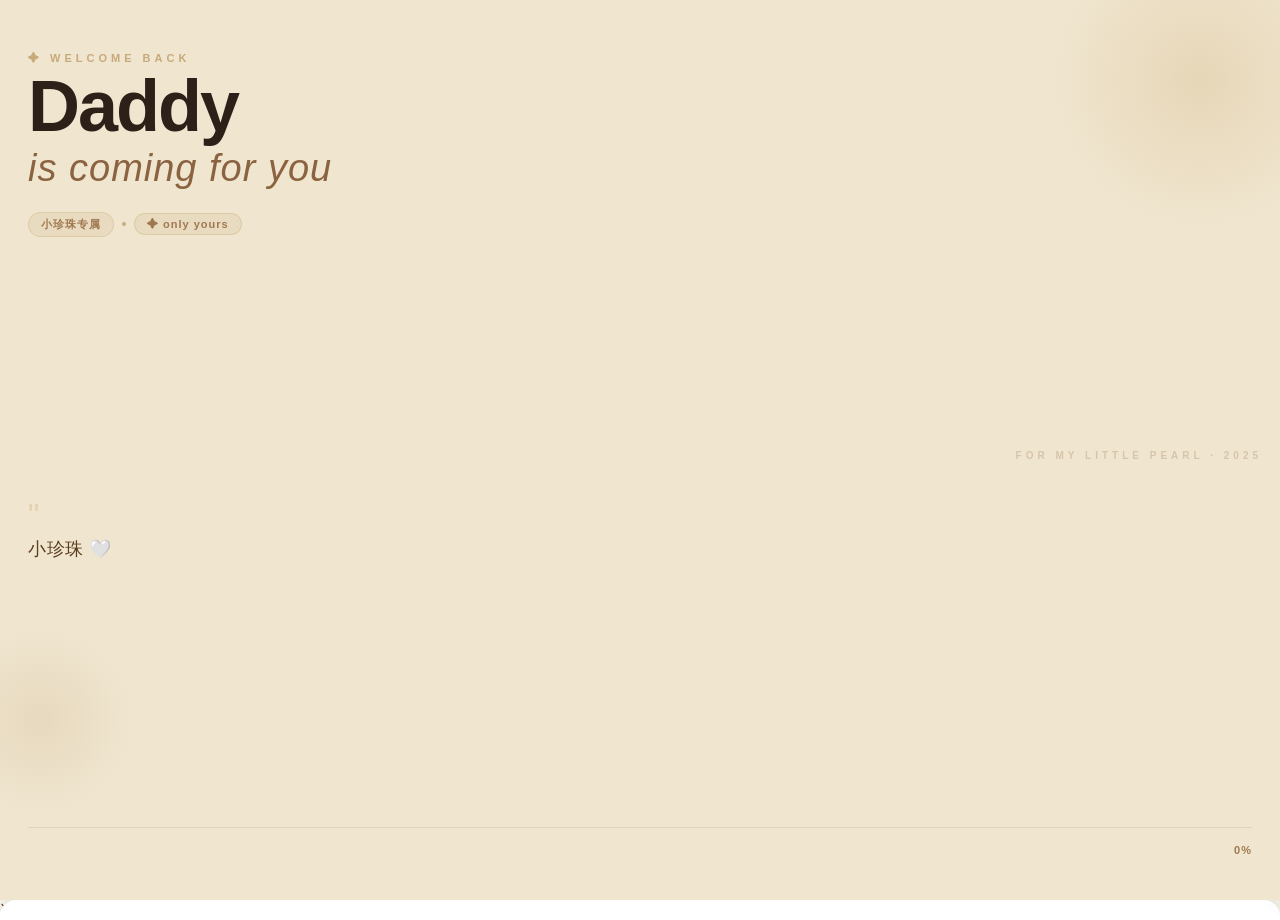
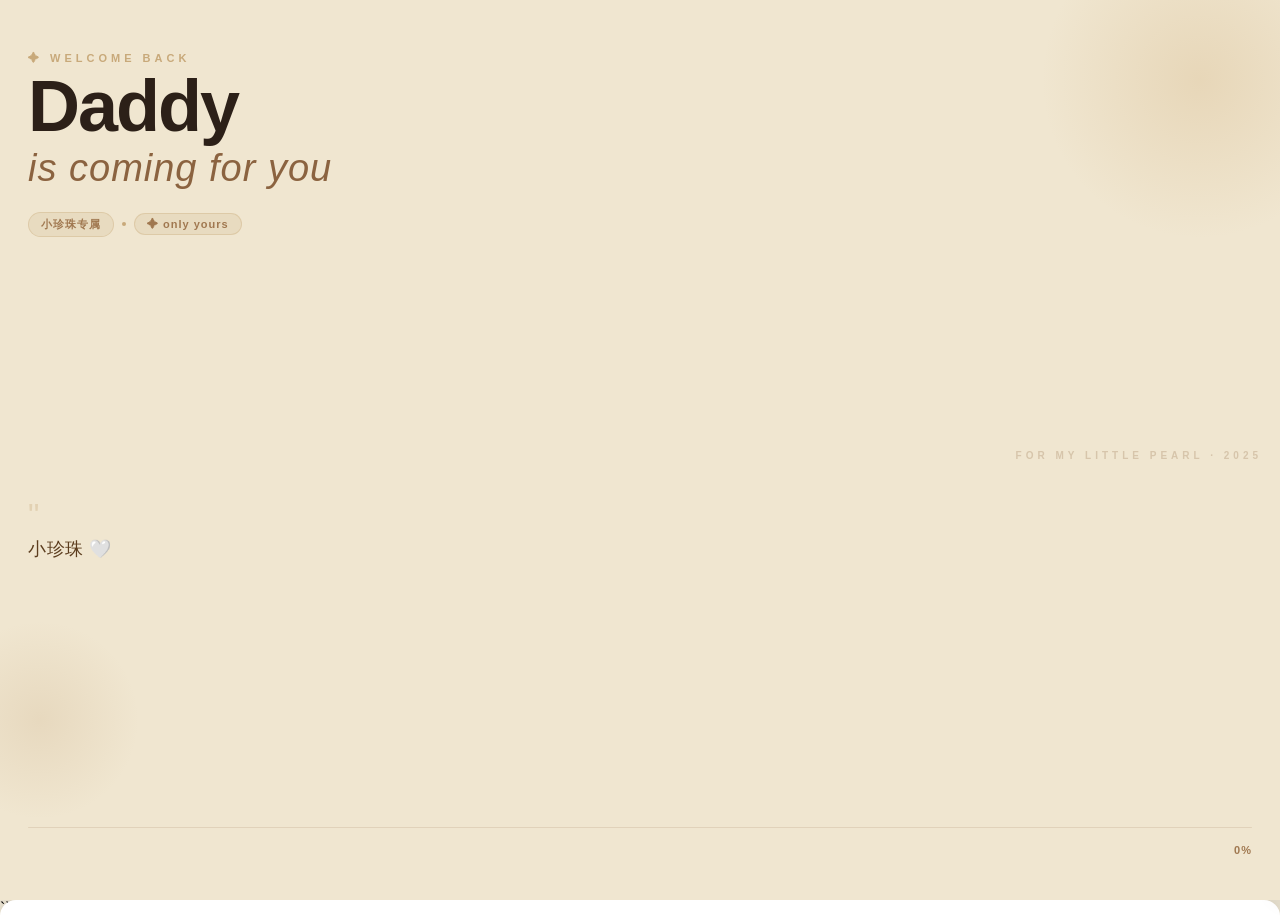
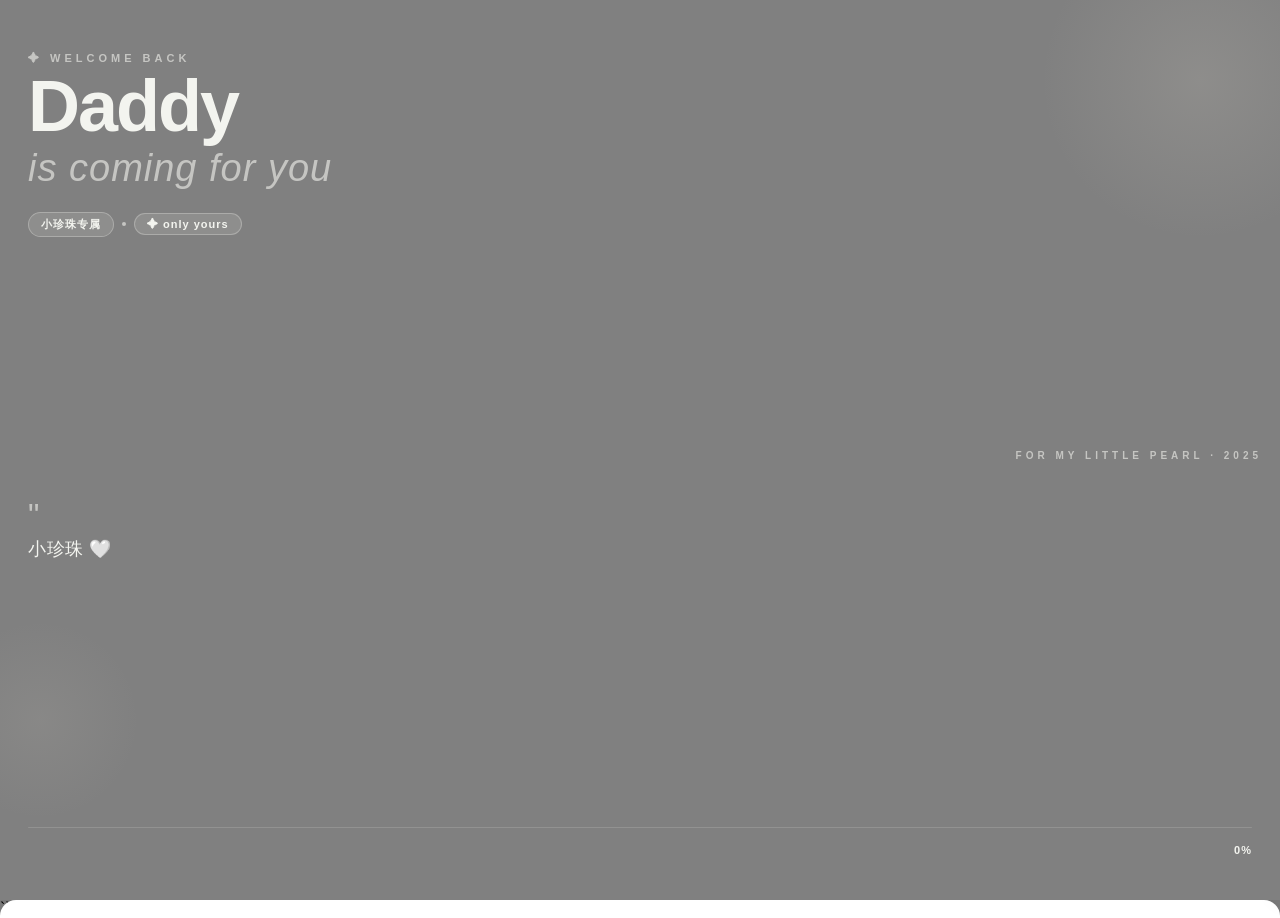
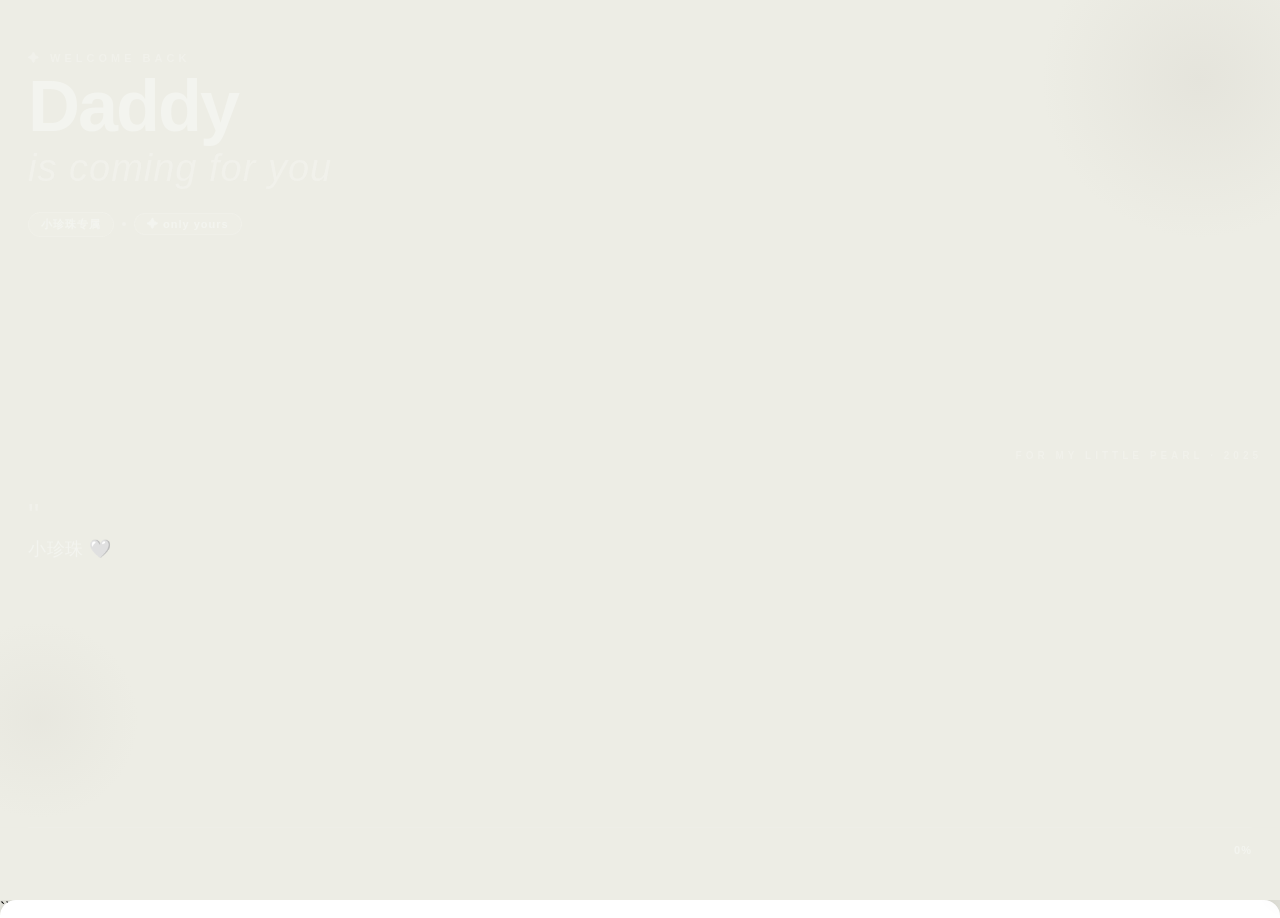
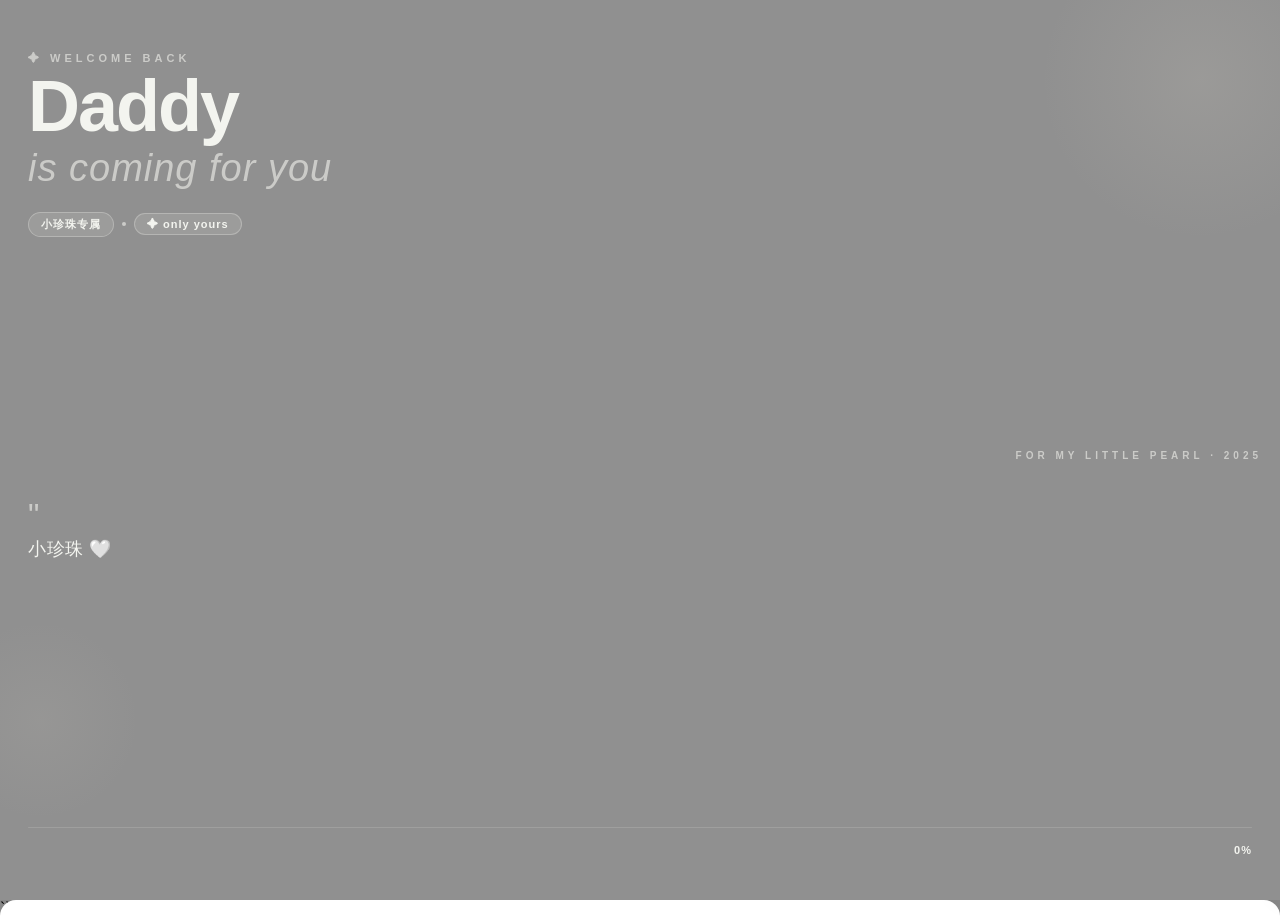
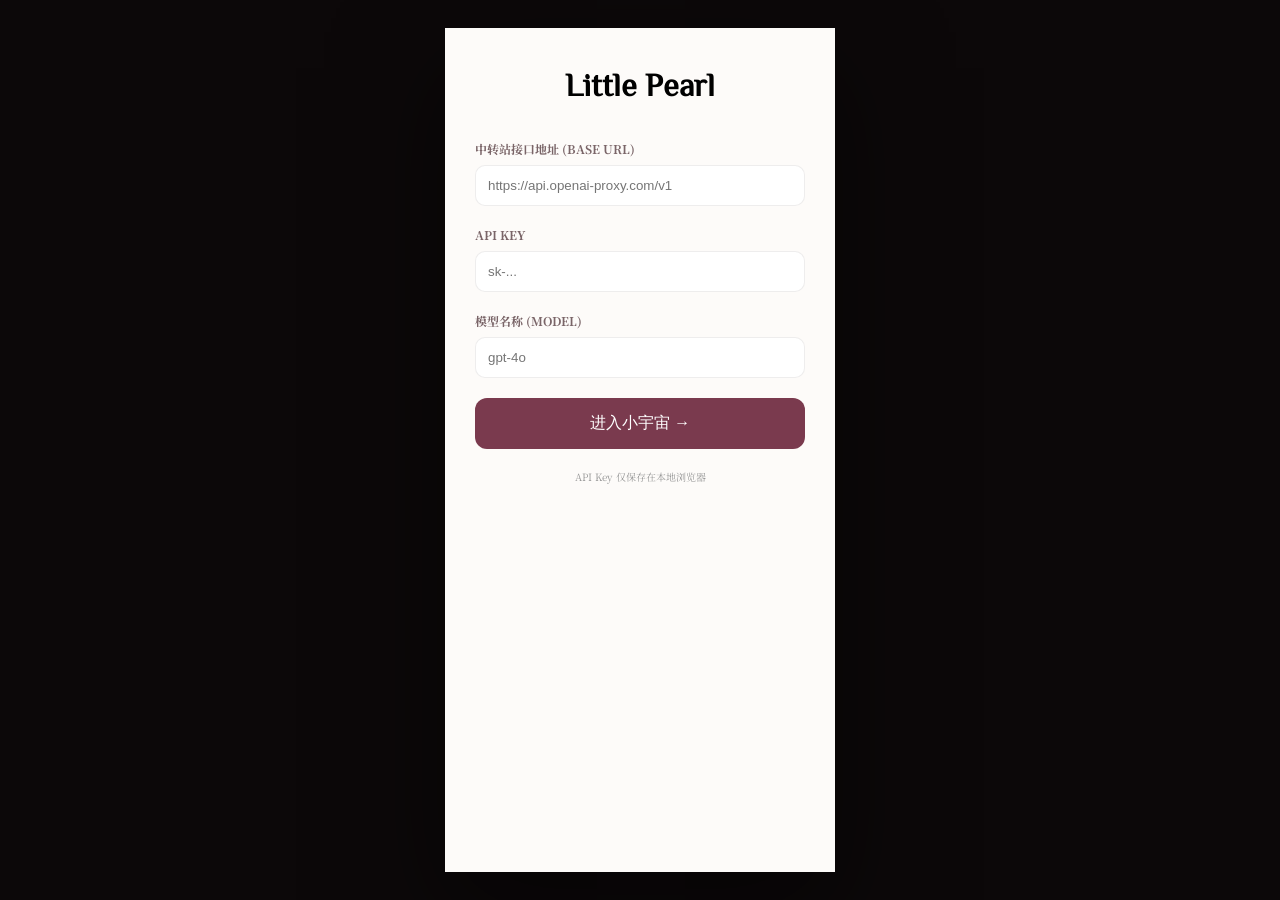
